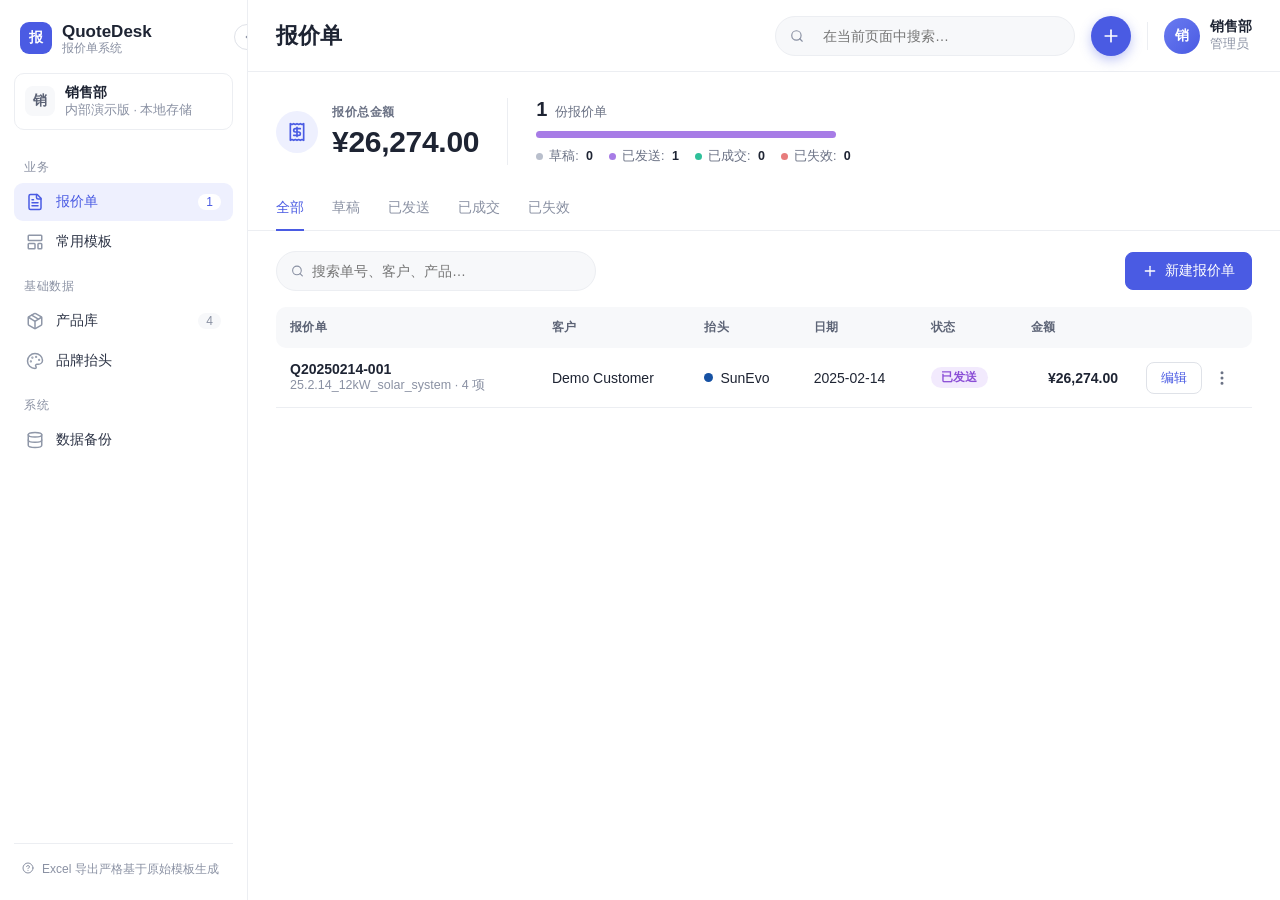
==== index.html @ e4c7cd74 "QuoteDesk 报价单系统：纯前端版本 Co-Authored-By: Claude Opus 5.5 <noreply@anthropic.com> Claude-Session: https:" ====
<!DOCTYPE html>
<html lang="zh-CN">
<head>
<meta charset="UTF-8">
<meta name="viewport" content="width=device-width, initial-scale=1">
<title>QuoteDesk 报价单系统</title>
<style>:root {
  --primary: #4A5BE3;
  --primary-600: #3B4BD0;
  --primary-50: #EEF0FE;
  --text: #1E2433;
  --muted: #8A91A3;
  --line: #ECEEF2;
  --line-2: #DFE2E8;
  --bg: #F3F4F7;
  --panel: #FFFFFF;
  --soft: #F7F8FA;
  --green: #28A464;
  --green-50: #E7F7EE;
  --orange: #E9963A;
  --red: #E05D5D;
  --purple: #8A4DD6;
  --purple-50: #F2EAFD;
  --radius: 12px;
  --shadow: 0 1px 2px rgba(20, 24, 40, .04), 0 6px 24px rgba(20, 24, 40, .06);
  font-family: Inter, "SF Pro Text", "PingFang SC", "Microsoft YaHei", "Helvetica Neue", Arial, sans-serif;
  color: var(--text);
  font-size: 14px;
}
* { box-sizing: border-box; }
html, body, #root { height: 100%; margin: 0; }
body { background: var(--bg); -webkit-font-smoothing: antialiased; }
button { font: inherit; color: inherit; cursor: pointer; }
input, textarea, select { font: inherit; color: inherit; }
img { display: block; }
.boot { display: grid; place-items: center; height: 100%; color: var(--muted); }

/* ---------- 布局 ---------- */
.app { display: grid; grid-template-columns: 248px 1fr; height: 100%; transition: grid-template-columns .2s; }
.app.collapsed { grid-template-columns: 76px 1fr; }
.side { background: var(--panel); border-right: 1px solid var(--line); display: flex; flex-direction: column; padding: 18px 14px; overflow: hidden; }
.side-brand { display: flex; align-items: center; gap: 10px; padding: 4px 6px 18px; position: relative; }
.side-logo { width: 32px; height: 32px; border-radius: 9px; background: var(--primary); color: #fff; display: grid; place-items: center; font-weight: 700; flex: none; }
.side-name { font-weight: 700; font-size: 17px; display: flex; flex-direction: column; line-height: 1.15; white-space: nowrap; }
.side-name small { font-weight: 500; font-size: 11.5px; color: var(--muted); }
.collapse { position: absolute; right: -27px; top: 6px; width: 26px; height: 26px; border-radius: 50%; border: 1px solid var(--line-2); background: #fff; display: grid; place-items: center; color: var(--muted); z-index: 2; }
.app.collapsed .collapse svg { transform: rotate(180deg); }
.side-org { display: flex; gap: 10px; align-items: center; border: 1px solid var(--line); border-radius: 10px; padding: 10px; margin-bottom: 14px; }
.org-ico { width: 30px; height: 30px; border-radius: 8px; background: var(--soft); display: grid; place-items: center; font-weight: 600; color: #5b6275; flex: none; }
.side-org-text { white-space: nowrap; overflow: hidden; }
nav { display: flex; flex-direction: column; gap: 2px; flex: 1; }
.nav-group { font-size: 11.5px; color: var(--muted); letter-spacing: .06em; padding: 16px 10px 6px; white-space: nowrap; }
.nav { display: flex; align-items: center; gap: 12px; border: 0; background: none; padding: 10px 12px; border-radius: 9px; text-align: left; font-weight: 500; color: #2c3345; white-space: nowrap; }
.nav svg { font-size: 18px; color: #8f97a8; flex: none; }
.nav:hover { background: var(--soft); }
.nav.on { background: var(--primary-50); color: var(--primary); }
.nav.on svg { color: var(--primary); }
.nav em { margin-left: auto; font-style: normal; font-size: 12px; color: var(--muted); background: var(--soft); border-radius: 20px; padding: 1px 8px; }
.nav.on em { background: #fff; color: var(--primary); }
.side-foot { border-top: 1px solid var(--line); padding-top: 12px; }
.nav-hint { display: flex; gap: 8px; align-items: flex-start; font-size: 12px; color: var(--muted); padding: 4px 8px; line-height: 1.5; }
.nav-hint svg { flex: none; margin-top: 2px; }
.app.collapsed .side-name, .app.collapsed .side-org-text, .app.collapsed .nav span, .app.collapsed .nav em, .app.collapsed .nav-group, .app.collapsed .nav-hint span { display: none; }
.app.collapsed .side-org { padding: 6px; justify-content: center; }
.app.collapsed .nav { justify-content: center; }

.main { display: flex; flex-direction: column; min-width: 0; height: 100%; overflow: hidden; background: var(--panel); }
.top { height: 72px; display: flex; align-items: center; gap: 16px; padding: 0 28px; border-bottom: 1px solid var(--line); flex: none; }
.top h1 { font-size: 22px; margin: 0; font-weight: 700; min-width: 140px; }
.top-search { margin-left: auto; display: flex; align-items: center; gap: 8px; background: var(--soft); border: 1px solid var(--line); border-radius: 22px; padding: 0 14px; height: 40px; width: 300px; color: var(--muted); }
.top-search input { border: 0 !important; background: none !important; outline: none; flex: 1; box-shadow: none !important; padding: 0; height: 100%; }
.fab { width: 40px; height: 40px; border-radius: 50%; border: 0; background: var(--primary); color: #fff; font-size: 20px; display: grid; place-items: center; box-shadow: 0 4px 12px rgba(74, 91, 227, .35); }
.top-sep { width: 1px; height: 28px; background: var(--line); }
.user { display: flex; align-items: center; gap: 10px; }
.avatar { width: 36px; height: 36px; border-radius: 50%; background: linear-gradient(135deg, #6a7bf0, #4A5BE3); color: #fff; display: grid; place-items: center; font-weight: 600; }
.content { flex: 1; overflow: auto; }
.page { padding: 0 28px 40px; }

/* ---------- 通用 ---------- */
.muted { color: var(--muted); }
.sm { font-size: 12.5px; }
.strong { font-weight: 600; }
.r { text-align: right; }
.grow { flex: 1; }
.text-primary { color: var(--primary); }
.card { background: var(--panel); border: 1px solid var(--line); border-radius: var(--radius); padding: 20px; }
.card-title { font-weight: 650; font-size: 15px; margin-bottom: 14px; }
.card-title-row { display: flex; align-items: center; gap: 10px; margin-bottom: 14px; }
.card-title-row .card-title { margin: 0; }

.btn { display: inline-flex; align-items: center; justify-content: center; gap: 7px; height: 38px; padding: 0 16px; border-radius: 8px; border: 1px solid var(--line-2); background: #fff; color: var(--primary); font-weight: 550; white-space: nowrap; transition: background .15s, border-color .15s; }
.btn:hover { border-color: #c5cad6; background: #fbfbfd; }
.btn svg { font-size: 16px; }
.btn.primary { background: var(--primary); border-color: var(--primary); color: #fff; }
.btn.primary:hover { background: var(--primary-600); }
.btn.danger { background: var(--red); border-color: var(--red); color: #fff; }
.btn.danger-ghost { color: var(--red); }
.btn.sm { height: 32px; padding: 0 14px; font-size: 13px; }
.btn:disabled { opacity: .5; cursor: not-allowed; }
.icon-btn { width: 32px; height: 32px; border-radius: 8px; border: 0; background: none; display: grid; place-items: center; color: #6b7285; font-size: 18px; flex: none; }
.icon-btn:hover { background: var(--soft); color: var(--text); }
.icon-btn:disabled { opacity: .35; cursor: default; }
.link { border: 0; background: none; color: var(--primary); display: inline-flex; gap: 4px; align-items: center; padding: 0; font-size: 12.5px; }

input:not([type=color]), textarea, .select { width: 100%; border: 1px solid var(--line-2); border-radius: 8px; padding: 8px 11px; background: #fff; outline: none; transition: border-color .15s, box-shadow .15s; }
textarea { resize: vertical; line-height: 1.45; }
input:focus, textarea:focus, .select:focus { border-color: var(--primary); box-shadow: 0 0 0 3px rgba(74, 91, 227, .12); }
.select { height: 38px; padding: 0 10px; }
.toolbar .select { width: 160px; }
.field { display: flex; flex-direction: column; gap: 6px; min-width: 0; }
.field-label { font-size: 12.5px; color: #5d6476; font-weight: 550; display: block; margin-bottom: 6px; }
.field .field-label { margin: 0; }
.field-hint { font-size: 12px; color: var(--muted); }
.grid1 { display: grid; gap: 16px; }
.grid2 { display: grid; grid-template-columns: 1fr 1fr; gap: 16px; }
.grid3 { display: grid; grid-template-columns: repeat(3, 1fr); gap: 16px; }

.search { display: flex; align-items: center; gap: 8px; height: 40px; border-radius: 22px; background: var(--soft); border: 1px solid var(--line); padding: 0 14px; width: 320px; color: var(--muted); }
.search input { border: 0 !important; box-shadow: none !important; background: none; padding: 0; height: 100%; }
.search-clear { border: 0; background: none; color: var(--muted); display: grid; place-items: center; }

.chips { display: flex; gap: 8px; flex-wrap: wrap; }
.chip { display: inline-flex; align-items: center; gap: 6px; background: var(--soft); border: 1px solid var(--line); border-radius: 20px; padding: 3px 10px; font-size: 12.5px; color: #4b5265; white-space: nowrap; }
.chip b { color: var(--text); }
.btnchip.on { background: var(--primary-50); border-color: #cfd5fb; color: var(--primary); }
.pill { display: inline-flex; align-items: center; gap: 4px; font-size: 11.5px; font-weight: 650; letter-spacing: .04em; border-radius: 20px; padding: 3px 10px; text-transform: uppercase; }
.pill-gray { background: #F0F1F4; color: #737a8c; }
.pill-green { background: var(--green-50); color: var(--green); }
.pill-purple { background: var(--purple-50); color: var(--purple); }
.pill-red { background: #FDECEC; color: var(--red); }
.pill-blue { background: var(--primary-50); color: var(--primary); }
.tag { display: inline-block; font-size: 11.5px; border-radius: 5px; padding: 1px 7px; font-weight: 600; }
.tag-lib { background: var(--primary-50); color: var(--primary); }
.tag-warn { background: #FFF3E3; color: #C97A1E; }
.tag-manual { background: #F0F1F4; color: #6b7285; }
.tag-ok { background: var(--green-50); color: var(--green); }
.dot { width: 9px; height: 9px; border-radius: 50%; display: inline-block; flex: none; }
.brand-chip { display: inline-flex; align-items: center; gap: 7px; }

/* KPI */
.kpi-card { display: flex; align-items: center; gap: 28px; padding: 26px 0 22px; flex-wrap: wrap; }
.kpi { display: flex; gap: 14px; align-items: center; }
.kpi-icon { width: 42px; height: 42px; border-radius: 50%; background: var(--primary-50); color: var(--primary); display: grid; place-items: center; font-size: 20px; }
.kpi-label { font-size: 12px; color: #6b7285; text-transform: uppercase; letter-spacing: .05em; font-weight: 600; }
.kpi-value { font-size: 30px; font-weight: 700; margin-top: 4px; letter-spacing: -.01em; }
.kpi-value.sm { font-size: 22px; }
.kpi-div { width: 1px; align-self: stretch; background: var(--line); }
.kpi-count { font-size: 13px; color: #6b7285; margin-bottom: 10px; }
.kpi-count b { font-size: 20px; color: var(--text); margin-right: 4px; }
.kpi-bar { min-width: 320px; }
.stack { display: flex; gap: 3px; height: 7px; width: 300px; }
.seg { border-radius: 4px; display: block; }
.seg-draft { background: #B9BFCC; }
.seg-sent { background: #A77CE6; }
.seg-won { background: #2FC09A; }
.seg-lost { background: #E77C7C; }
.legend { display: flex; gap: 16px; margin-top: 10px; font-size: 12.5px; color: #6b7285; }
.legend i { display: inline-block; width: 7px; height: 7px; border-radius: 50%; margin-right: 6px; }
.legend b { color: var(--text); margin-left: 4px; }

.tabs { display: flex; gap: 28px; border-bottom: 1px solid var(--line); margin: 0 -28px; padding: 0 28px; }
.tab { border: 0; background: none; padding: 12px 0; color: var(--muted); font-weight: 500; border-bottom: 2px solid transparent; margin-bottom: -1px; }
.tab.on { color: var(--primary); border-color: var(--primary); }
.toolbar { display: flex; align-items: center; gap: 12px; padding: 20px 0 16px; }

/* 表格 */
.table { width: 100%; border-collapse: separate; border-spacing: 0; }
.table th { text-align: left; font-size: 12px; text-transform: uppercase; letter-spacing: .04em; color: #5d6476; font-weight: 600; background: var(--soft); padding: 12px 14px; white-space: nowrap; }
.table th:first-child { border-radius: 10px 0 0 10px; }
.table th:last-child { border-radius: 0 10px 10px 0; }
.table td { padding: 13px 14px; border-bottom: 1px solid var(--line); vertical-align: middle; }
.table tr.clickable:hover td { background: #FAFBFD; }
.row-actions { display: flex; align-items: center; gap: 4px; justify-content: flex-end; }
.thumb { width: 48px; height: 48px; border-radius: 8px; border: 1px solid var(--line); background: #fff; display: grid; place-items: center; overflow: hidden; flex: none; }
.thumb img { max-width: 100%; max-height: 100%; object-fit: contain; }
.thumb.sm { width: 40px; height: 40px; }
.thumb.more { font-size: 12px; color: var(--muted); background: var(--soft); }

/* 菜单 */
.menu-wrap { position: relative; }
.menu { position: absolute; right: 0; top: 36px; background: #fff; border: 1px solid var(--line); border-radius: 10px; box-shadow: var(--shadow); padding: 6px; min-width: 180px; z-index: 30; }
.menu-item { display: flex; align-items: center; gap: 10px; width: 100%; border: 0; background: none; padding: 8px 10px; border-radius: 7px; text-align: left; white-space: nowrap; font-size: 13.5px; }
.menu-item svg { color: #8a91a3; font-size: 16px; }
.menu-item:hover { background: var(--soft); }
.menu-item.danger { color: var(--red); }
.menu-item.danger svg { color: var(--red); }
.menu-item:disabled { opacity: .4; cursor: default; background: none; }
.menu-sep { height: 1px; background: var(--line); margin: 5px 4px; }

/* 弹窗 */
.modal-mask { position: fixed; inset: 0; background: rgba(20, 24, 40, .38); display: grid; place-items: center; z-index: 50; padding: 24px; animation: fade .15s; }
.modal { background: #fff; border-radius: 16px; max-width: 100%; max-height: calc(100vh - 48px); display: flex; flex-direction: column; box-shadow: 0 20px 60px rgba(20, 24, 40, .25); animation: pop .18s; }
.modal-head { display: flex; align-items: flex-start; justify-content: space-between; padding: 20px 22px 14px; }
.modal-title { font-size: 17px; font-weight: 700; }
.modal-sub { color: var(--muted); font-size: 13px; margin-top: 4px; }
.modal-body { padding: 4px 22px 18px; overflow: auto; }
.modal-foot { display: flex; align-items: center; justify-content: flex-end; gap: 10px; padding: 14px 22px; border-top: 1px solid var(--line); }
@keyframes fade { from { opacity: 0; } }
@keyframes pop { from { transform: translateY(8px) scale(.98); opacity: 0; } }

.toasts { position: fixed; bottom: 24px; left: 50%; transform: translateX(-50%); display: flex; flex-direction: column; gap: 8px; z-index: 80; }
.toast { background: #1E2433; color: #fff; padding: 10px 18px; border-radius: 10px; box-shadow: var(--shadow); font-size: 13.5px; animation: pop .2s; }
.toast.err { background: var(--red); }

.empty { text-align: center; padding: 60px 0; }
.empty-icon { width: 56px; height: 56px; border-radius: 50%; background: var(--soft); display: grid; place-items: center; margin: 0 auto 14px; font-size: 24px; color: #9aa1b2; }
.empty-title { font-weight: 650; margin-bottom: 6px; }

/* 图片上传 */
.imgbox { position: relative; border: 1px dashed #cdd2dc; border-radius: 10px; background: var(--soft); display: grid; place-items: center; cursor: pointer; overflow: hidden; flex: none; }
.imgbox:hover { border-color: var(--primary); }
.imgbox.has { border-style: solid; border-color: var(--line); background: #fff; }
.imgbox img { max-width: 92%; max-height: 92%; object-fit: contain; }
.imgbox-empty { display: flex; flex-direction: column; align-items: center; gap: 6px; color: #9aa1b2; font-size: 22px; }
.imgbox-empty em { font-style: normal; font-size: 12px; }
.imgbox-del { position: absolute; top: 4px; right: 4px; width: 20px; height: 20px; border-radius: 50%; border: 0; background: rgba(30, 36, 51, .65); color: #fff; display: none; place-items: center; font-size: 12px; }
.imgbox:hover .imgbox-del { display: grid; }

.pform { display: grid; grid-template-columns: 160px 1fr; gap: 22px; }
.brand-form { display: grid; grid-template-columns: 140px 1fr; gap: 22px; }
.color-in { display: flex; gap: 8px; align-items: center; }
.color-in input[type=color] { width: 38px; height: 38px; border: 1px solid var(--line-2); border-radius: 8px; padding: 3px; background: #fff; flex: none; }

/* 抬头预览 */
.bh { border: 1px solid var(--line); border-radius: 10px; padding: 14px 14px 0; background: #fff; overflow: hidden; }
.bh-top { display: flex; align-items: center; position: relative; min-height: 40px; }
.bh-logo { height: 26px; max-width: 170px; object-fit: contain; position: absolute; left: 0; }
.bh-logo.ph { display: grid; place-items: center; width: 80px; background: var(--soft); color: var(--muted); font-size: 11px; border-radius: 4px; }
.bh-company { flex: 1; text-align: center; font: 700 22px Arial, sans-serif; padding-left: 60px; }
.bh-contact { text-align: center; font-size: 12.5px; padding: 8px 0 12px; font-family: Calibri, Carlito, Arial, sans-serif; }
.bh-bar { display: grid; grid-template-columns: 1.3fr 1.3fr 1.4fr .85fr .85fr .9fr; color: #fff; font-size: 11px; font-weight: 700; margin: 0 -14px; border-right: 3px solid; }
.bh-bar span { padding: 8px 4px; text-align: center; border-right: 1px solid rgba(255, 255, 255, .7); white-space: nowrap; overflow: hidden; }
.bh.compact .bh-company { font-size: 18px; }
.brand-grid { display: grid; grid-template-columns: repeat(auto-fill, minmax(460px, 1fr)); gap: 18px; }
.brand-card-head { display: flex; align-items: center; justify-content: space-between; margin-bottom: 14px; }
.brand-name { display: flex; align-items: center; gap: 8px; font-weight: 650; }

/* 模板 */
.tpl-grid { display: grid; grid-template-columns: repeat(auto-fill, minmax(330px, 1fr)); gap: 18px; }
.tpl-card { display: flex; flex-direction: column; gap: 14px; }
.tpl-head { display: flex; gap: 12px; align-items: center; }
.tpl-ico, .new-ico { width: 40px; height: 40px; border-radius: 10px; background: var(--primary-50); color: var(--primary); display: grid; place-items: center; font-size: 19px; flex: none; }
.tpl-desc { color: #5d6476; font-size: 13px; line-height: 1.5; }
.tpl-thumbs { display: flex; gap: 8px; }
.tpl-meta { display: flex; gap: 14px; align-items: center; font-size: 13px; color: #5d6476; border-top: 1px solid var(--line); padding-top: 12px; }
.tpl-actions { display: flex; gap: 10px; }
.new-grid { display: grid; grid-template-columns: 1fr 1fr; gap: 12px; }
.new-opt { display: flex; gap: 12px; align-items: center; text-align: left; border: 1px solid var(--line); border-radius: 12px; padding: 14px; background: #fff; }
.new-opt:hover { border-color: var(--primary); background: #fafbff; }
.new-ico:not(.tpl) { background: var(--primary); color: #fff; }

/* 产品选择器 */
.picker-list { display: flex; flex-direction: column; gap: 6px; max-height: 52vh; overflow: auto; }
.picker-row { display: flex; align-items: center; gap: 14px; padding: 10px 12px; border: 1px solid var(--line); border-radius: 10px; cursor: pointer; user-select: none; }
.picker-row:hover { border-color: #c9cfe0; }
.picker-row.on { border-color: var(--primary); background: #f8f9ff; }
.check { width: 18px; height: 18px; border-radius: 5px; border: 1.5px solid #c5cad6; display: grid; place-items: center; color: #fff; font-size: 12px; flex: none; }
.check.on { background: var(--primary); border-color: var(--primary); }

/* 编辑器 */
.editor { display: flex; flex-direction: column; height: 100%; }
.editor-bar { display: flex; align-items: center; gap: 10px; padding: 14px 24px; border-bottom: 1px solid var(--line); background: #fff; flex: none; }
.editor-title { font-size: 18px; font-weight: 700; display: flex; align-items: center; gap: 10px; }
.editor-body { flex: 1; display: grid; grid-template-columns: minmax(0, 1fr) 400px; gap: 20px; padding: 20px 24px 40px; overflow: auto; background: var(--bg); align-items: start; }
.editor-left { display: flex; flex-direction: column; gap: 18px; min-width: 0; }
.editor-right { position: sticky; top: 0; }
.brand-strip { display: flex; align-items: center; gap: 14px; margin-top: 16px; padding: 12px 14px; border-radius: 10px; background: var(--soft); }
.brand-strip img { height: 22px; max-width: 130px; object-fit: contain; }
.swatch { width: 22px; height: 22px; border-radius: 6px; border: 2px solid #fff; box-shadow: 0 0 0 1px var(--line-2); }

.item-head, .item-row { display: grid; grid-template-columns: 20px 64px minmax(150px, 1.5fr) minmax(100px, 1fr) 64px 92px 100px 32px; gap: 8px; align-items: start; }
.item-head { font-size: 12px; color: #5d6476; font-weight: 600; background: var(--soft); border-radius: 8px; padding: 9px 10px; }
.item-row { padding: 14px 10px; border-bottom: 1px solid var(--line); }
.item-row:hover { background: #fcfcfe; }
.item-idx { color: var(--muted); font-weight: 600; padding-top: 8px; text-align: center; }
.item-main { display: flex; flex-direction: column; gap: 6px; }
.item-tag { display: flex; gap: 10px; align-items: center; flex-wrap: wrap; }
.item-num { padding: 8px 8px !important; }
.item-h { width: 64px !important; padding: 2px 6px !important; height: 24px; font-size: 12px; }
.rh { display: inline-flex; align-items: center; gap: 4px; font-size: 12px; color: var(--muted); margin-left: auto; }
.item-amt { padding-top: 9px; text-align: right; font-weight: 650; white-space: nowrap; }
.items-empty { display: flex; flex-direction: column; align-items: center; gap: 10px; padding: 34px; color: var(--muted); }
.items-empty svg { font-size: 26px; }
.items-total { display: flex; justify-content: flex-end; align-items: baseline; gap: 14px; padding: 16px 10px 2px; }
.total-num { font-size: 22px; font-weight: 700; }
.term-row { display: flex; gap: 6px; align-items: center; margin-bottom: 8px; }

.preview-card { padding: 16px; }
.preview { background: #E9EBF0; border-radius: 8px; padding: 12px; }
.preview canvas { width: 100%; height: auto; background: #fff; box-shadow: 0 2px 10px rgba(20, 24, 40, .12); }
.preview-foot { text-align: center; font-size: 12px; color: var(--muted); margin-top: 10px; }
.preview.big { max-height: 72vh; overflow: auto; }

.data-grid { display: grid; grid-template-columns: repeat(auto-fill, minmax(320px, 1fr)); gap: 18px; }
.data-grid p { line-height: 1.7; margin-top: 0; }
.btn-col { display: flex; flex-direction: column; gap: 10px; align-items: flex-start; }
.kpi.plain { padding-left: 10px; }

@media (max-width: 1400px) {
  .editor-body { grid-template-columns: 1fr; }
  .editor-right { position: static; max-width: 760px; }
}
</style>
</head>
<body>
<div id="root"></div>
<script>(()=>{var D7=Object.create;var Op=Object.defineProperty;var z7=Object.getOwnPropertyDescriptor;var X7=Object.getOwnPropertyNames;var V7=Object.getPrototypeOf,W7=Object.prototype.hasOwnProperty;var Vc=(t=>typeof require<"u"?require:typeof Proxy<"u"?new Proxy(t,{get:(e,r)=>(typeof require<"u"?require:e)[r]}):t)(function(t){if(typeof require<"u")return require.apply(this,arguments);throw Error('Dynamic require of "'+t+'" is not supported')});var se=(t,e)=>()=>{try{return e||t((e={exports:{}}).exports,e),e.exports}catch(r){throw e=0,r}};var I7=(t,e,r,a)=>{if(e&&typeof e=="object"||typeof e=="function")for(let i of X7(e))!W7.call(t,i)&&i!==r&&Op(t,i,{get:()=>e[i],enumerable:!(a=z7(e,i))||a.enumerable});return t};var Qt=(t,e,r)=>(r=t!=null?D7(V7(t)):{},I7(e||!t||!t.__esModule?Op(r,"default",{value:t,enumerable:!0}):r,t));var t4=se(me=>{"use strict";function eu(t,e){var r=t.length;t.push(e);t:for(;0<r;){var a=r-1>>>1,i=t[a];if(0<l1(i,e))t[a]=e,t[r]=i,r=a;else break t}}function Va(t){return t.length===0?null:t[0]}function d1(t){if(t.length===0)return null;var e=t[0],r=t.pop();if(r!==e){t[0]=r;t:for(var a=0,i=t.length,n=i>>>1;a<n;){var o=2*(a+1)-1,l=t[o],d=o+1,c=t[d];if(0>l1(l,r))d<i&&0>l1(c,l)?(t[a]=c,t[d]=r,a=d):(t[a]=l,t[o]=r,a=o);else if(d<i&&0>l1(c,r))t[a]=c,t[d]=r,a=d;else break t}}return e}function l1(t,e){var r=t.sortIndex-e.sortIndex;return r!==0?r:t.id-e.id}me.unstable_now=void 0;typeof performance=="object"&&typeof performance.now=="function"?(Kp=performance,me.unstable_now=function(){return Kp.now()}):(_2=Date,qp=_2.now(),me.unstable_now=function(){return _2.now()-qp});var Kp,_2,qp,si=[],Ki=[],O7=1,na=null,fr=3,ru=!1,Wc=!1,Ic=!1,au=!1,Gp=typeof setTimeout=="function"?setTimeout:null,Jp=typeof clearTimeout=="function"?clearTimeout:null,Qp=typeof setImmediate<"u"?setImmediate:null;function c1(t){for(var e=Va(Ki);e!==null;){if(e.callback===null)d1(Ki);else if(e.startTime<=t)d1(Ki),e.sortIndex=e.expirationTime,eu(si,e);else break;e=Va(Ki)}}function iu(t){if(Ic=!1,c1(t),!Wc)if(Va(si)!==null)Wc=!0,il||(il=!0,al());else{var e=Va(Ki);e!==null&&nu(iu,e.startTime-t)}}var il=!1,Oc=-1,Yp=5,_p=-1;function $p(){return au?!0:!(me.unstable_now()-_p<Yp)}function $2(){if(au=!1,il){var t=me.unstable_now();_p=t;var e=!0;try{t:{Wc=!1,Ic&&(Ic=!1,Jp(Oc),Oc=-1),ru=!0;var r=fr;try{e:{for(c1(t),na=Va(si);na!==null&&!(na.expirationTime>t&&$p());){var a=na.callback;if(typeof a=="function"){na.callback=null,fr=na.priorityLevel;var i=a(na.expirationTime<=t);if(t=me.unstable_now(),typeof i=="function"){na.callback=i,c1(t),e=!0;break e}na===Va(si)&&d1(si),c1(t)}else d1(si);na=Va(si)}if(na!==null)e=!0;else{var n=Va(Ki);n!==null&&nu(iu,n.startTime-t),e=!1}}break t}finally{na=null,fr=r,ru=!1}e=void 0}}finally{e?al():il=!1}}}var al;typeof Qp=="function"?al=function(){Qp($2)}:typeof MessageChannel<"u"?(tu=new MessageChannel,Zp=tu.port2,tu.port1.onmessage=$2,al=function(){Zp.postMessage(null)}):al=function(){Gp($2,0)};var tu,Zp;function nu(t,e){Oc=Gp(function(){t(me.unstable_now())},e)}me.unstable_IdlePriority=5;me.unstable_ImmediatePriority=1;me.unstable_LowPriority=4;me.unstable_NormalPriority=3;me.unstable_Profiling=null;me.unstable_UserBlockingPriority=2;me.unstable_cancelCallback=function(t){t.callback=null};me.unstable_forceFrameRate=function(t){0>t||125<t?console.error("forceFrameRate takes a positive int between 0 and 125, forcing frame rates higher than 125 fps is not supported"):Yp=0<t?Math.floor(1e3/t):5};me.unstable_getCurrentPriorityLevel=function(){return fr};me.unstable_next=function(t){switch(fr){case 1:case 2:case 3:var e=3;break;default:e=fr}var r=fr;fr=e;try{return t()}finally{fr=r}};me.unstable_requestPaint=function(){au=!0};me.unstable_runWithPriority=function(t,e){switch(t){case 1:case 2:case 3:case 4:case 5:break;default:t=3}var r=fr;fr=t;try{return e()}finally{fr=r}};me.unstable_scheduleCallback=function(t,e,r){var a=me.unstable_now();switch(typeof r=="object"&&r!==null?(r=r.delay,r=typeof r=="number"&&0<r?a+r:a):r=a,t){case 1:var i=-1;break;case 2:i=250;break;case 5:i=1073741823;break;case 4:i=1e4;break;default:i=5e3}return i=r+i,t={id:O7++,callback:e,priorityLevel:t,startTime:r,expirationTime:i,sortIndex:-1},r>a?(t.sortIndex=r,eu(Ki,t),Va(si)===null&&t===Va(Ki)&&(Ic?(Jp(Oc),Oc=-1):Ic=!0,nu(iu,r-a))):(t.sortIndex=i,eu(si,t),Wc||ru||(Wc=!0,il||(il=!0,al()))),t};me.unstable_shouldYield=$p;me.unstable_wrapCallback=function(t){var e=fr;return function(){var r=fr;fr=e;try{return t.apply(this,arguments)}finally{fr=r}}}});var r4=se((_y,e4)=>{"use strict";e4.exports=t4()});var f4=se(bt=>{"use strict";var cu=Symbol.for("react.transitional.element"),K7=Symbol.for("react.portal"),q7=Symbol.for("react.fragment"),Q7=Symbol.for("react.strict_mode"),Z7=Symbol.for("react.profiler"),G7=Symbol.for("react.consumer"),J7=Symbol.for("react.context"),Y7=Symbol.for("react.forward_ref"),_7=Symbol.for("react.suspense"),$7=Symbol.for("react.memo"),l4=Symbol.for("react.lazy"),tk=Symbol.for("react.activity"),a4=Symbol.iterator;function ek(t){return t===null||typeof t!="object"?null:(t=a4&&t[a4]||t["@@iterator"],typeof t=="function"?t:null)}var c4={isMounted:function(){return!1},enqueueForceUpdate:function(){},enqueueReplaceState:function(){},enqueueSetState:function(){}},d4=Object.assign,h4={};function ol(t,e,r){this.props=t,this.context=e,this.refs=h4,this.updater=r||c4}ol.prototype.isReactComponent={};ol.prototype.setState=function(t,e){if(typeof t!="object"&&typeof t!="function"&&t!=null)throw Error("takes an object of state variables to update or a function which returns an object of state variables.");this.updater.enqueueSetState(this,t,e,"setState")};ol.prototype.forceUpdate=function(t){this.updater.enqueueForceUpdate(this,t,"forceUpdate")};function u4(){}u4.prototype=ol.prototype;function du(t,e,r){this.props=t,this.context=e,this.refs=h4,this.updater=r||c4}var hu=du.prototype=new u4;hu.constructor=du;d4(hu,ol.prototype);hu.isPureReactComponent=!0;var i4=Array.isArray;function lu(){}var ve={H:null,A:null,T:null,S:null},s4=Object.prototype.hasOwnProperty;function uu(t,e,r){var a=r.ref;return{$$typeof:cu,type:t,key:e,ref:a!==void 0?a:null,props:r}}function rk(t,e){return uu(t.type,e,t.props)}function su(t){return typeof t=="object"&&t!==null&&t.$$typeof===cu}function ak(t){var e={"=":"=0",":":"=2"};return"$"+t.replace(/[=:]/g,function(r){return e[r]})}var n4=/\/+/g;function ou(t,e){return typeof t=="object"&&t!==null&&t.key!=null?ak(""+t.key):e.toString(36)}function ik(t){switch(t.status){case"fulfilled":return t.value;case"rejected":throw t.reason;default:switch(typeof t.status=="string"?t.then(lu,lu):(t.status="pending",t.then(function(e){t.status==="pending"&&(t.status="fulfilled",t.value=e)},function(e){t.status==="pending"&&(t.status="rejected",t.reason=e)})),t.status){case"fulfilled":return t.value;case"rejected":throw t.reason}}throw t}function nl(t,e,r,a,i){var n=typeof t;(n==="undefined"||n==="boolean")&&(t=null);var o=!1;if(t===null)o=!0;else switch(n){case"bigint":case"string":case"number":o=!0;break;case"object":switch(t.$$typeof){case cu:case K7:o=!0;break;case l4:return o=t._init,nl(o(t._payload),e,r,a,i)}}if(o)return i=i(t),o=a===""?"."+ou(t,0):a,i4(i)?(r="",o!=null&&(r=o.replace(n4,"$&/")+"/"),nl(i,e,r,"",function(c){return c})):i!=null&&(su(i)&&(i=rk(i,r+(i.key==null||t&&t.key===i.key?"":(""+i.key).replace(n4,"$&/")+"/")+o)),e.push(i)),1;o=0;var l=a===""?".":a+":";if(i4(t))for(var d=0;d<t.length;d++)a=t[d],n=l+ou(a,d),o+=nl(a,e,r,n,i);else if(d=ek(t),typeof d=="function")for(t=d.call(t),d=0;!(a=t.next()).done;)a=a.value,n=l+ou(a,d++),o+=nl(a,e,r,n,i);else if(n==="object"){if(typeof t.then=="function")return nl(ik(t),e,r,a,i);throw e=String(t),Error("Objects are not valid as a React child (found: "+(e==="[object Object]"?"object with keys {"+Object.keys(t).join(", ")+"}":e)+"). If you meant to render a collection of children, use an array instead.")}return o}function h1(t,e,r){if(t==null)return t;var a=[],i=0;return nl(t,a,"","",function(n){return e.call(r,n,i++)}),a}function nk(t){if(t._status===-1){var e=t._result;e=e(),e.then(function(r){(t._status===0||t._status===-1)&&(t._status=1,t._result=r)},function(r){(t._status===0||t._status===-1)&&(t._status=2,t._result=r)}),t._status===-1&&(t._status=0,t._result=e)}if(t._status===1)return t._result.default;throw t._result}var o4=typeof reportError=="function"?reportError:function(t){if(typeof window=="object"&&typeof window.ErrorEvent=="function"){var e=new window.ErrorEvent("error",{bubbles:!0,cancelable:!0,message:typeof t=="object"&&t!==null&&typeof t.message=="string"?String(t.message):String(t),error:t});if(!window.dispatchEvent(e))return}else if(typeof process=="object"&&typeof process.emit=="function"){process.emit("uncaughtException",t);return}console.error(t)},ok={map:h1,forEach:function(t,e,r){h1(t,function(){e.apply(this,arguments)},r)},count:function(t){var e=0;return h1(t,function(){e++}),e},toArray:function(t){return h1(t,function(e){return e})||[]},only:function(t){if(!su(t))throw Error("React.Children.only expected to receive a single React element child.");return t}};bt.Activity=tk;bt.Children=ok;bt.Component=ol;bt.Fragment=q7;bt.Profiler=Z7;bt.PureComponent=du;bt.StrictMode=Q7;bt.Suspense=_7;bt.__CLIENT_INTERNALS_DO_NOT_USE_OR_WARN_USERS_THEY_CANNOT_UPGRADE=ve;bt.__COMPILER_RUNTIME={__proto__:null,c:function(t){return ve.H.useMemoCache(t)}};bt.cache=function(t){return function(){return t.apply(null,arguments)}};bt.cacheSignal=function(){return null};bt.cloneElement=function(t,e,r){if(t==null)throw Error("The argument must be a React element, but you passed "+t+".");var a=d4({},t.props),i=t.key;if(e!=null)for(n in e.key!==void 0&&(i=""+e.key),e)!s4.call(e,n)||n==="key"||n==="__self"||n==="__source"||n==="ref"&&e.ref===void 0||(a[n]=e[n]);var n=arguments.length-2;if(n===1)a.children=r;else if(1<n){for(var o=Array(n),l=0;l<n;l++)o[l]=arguments[l+2];a.children=o}return uu(t.type,i,a)};bt.createContext=function(t){return t={$$typeof:J7,_currentValue:t,_currentValue2:t,_threadCount:0,Provider:null,Consumer:null},t.Provider=t,t.Consumer={$$typeof:G7,_context:t},t};bt.createElement=function(t,e,r){var a,i={},n=null;if(e!=null)for(a in e.key!==void 0&&(n=""+e.key),e)s4.call(e,a)&&a!=="key"&&a!=="__self"&&a!=="__source"&&(i[a]=e[a]);var o=arguments.length-2;if(o===1)i.children=r;else if(1<o){for(var l=Array(o),d=0;d<o;d++)l[d]=arguments[d+2];i.children=l}if(t&&t.defaultProps)for(a in o=t.defaultProps,o)i[a]===void 0&&(i[a]=o[a]);return uu(t,n,i)};bt.createRef=function(){return{current:null}};bt.forwardRef=function(t){return{$$typeof:Y7,render:t}};bt.isValidElement=su;bt.lazy=function(t){return{$$typeof:l4,_payload:{_status:-1,_result:t},_init:nk}};bt.memo=function(t,e){return{$$typeof:$7,type:t,compare:e===void 0?null:e}};bt.startTransition=function(t){var e=ve.T,r={};ve.T=r;try{var a=t(),i=ve.S;i!==null&&i(r,a),typeof a=="object"&&a!==null&&typeof a.then=="function"&&a.then(lu,o4)}catch(n){o4(n)}finally{e!==null&&r.types!==null&&(e.types=r.types),ve.T=e}};bt.unstable_useCacheRefresh=function(){return ve.H.useCacheRefresh()};bt.use=function(t){return ve.H.use(t)};bt.useActionState=function(t,e,r){return ve.H.useActionState(t,e,r)};bt.useCallback=function(t,e){return ve.H.useCallback(t,e)};bt.useContext=function(t){return ve.H.useContext(t)};bt.useDebugValue=function(){};bt.useDeferredValue=function(t,e){return ve.H.useDeferredValue(t,e)};bt.useEffect=function(t,e){return ve.H.useEffect(t,e)};bt.useEffectEvent=function(t){return ve.H.useEffectEvent(t)};bt.useId=function(){return ve.H.useId()};bt.useImperativeHandle=function(t,e,r){return ve.H.useImperativeHandle(t,e,r)};bt.useInsertionEffect=function(t,e){return ve.H.useInsertionEffect(t,e)};bt.useLayoutEffect=function(t,e){return ve.H.useLayoutEffect(t,e)};bt.useMemo=function(t,e){return ve.H.useMemo(t,e)};bt.useOptimistic=function(t,e){return ve.H.useOptimistic(t,e)};bt.useReducer=function(t,e,r){return ve.H.useReducer(t,e,r)};bt.useRef=function(t){return ve.H.useRef(t)};bt.useState=function(t){return ve.H.useState(t)};bt.useSyncExternalStore=function(t,e,r){return ve.H.useSyncExternalStore(t,e,r)};bt.useTransition=function(){return ve.H.useTransition()};bt.version="19.2.8"});var Ur=se((tH,p4)=>{"use strict";p4.exports=f4()});var v4=se(kr=>{"use strict";var lk=Ur();function g4(t){var e="https://react.dev/errors/"+t;if(1<arguments.length){e+="?args[]="+encodeURIComponent(arguments[1]);for(var r=2;r<arguments.length;r++)e+="&args[]="+encodeURIComponent(arguments[r])}return"Minified React error #"+t+"; visit "+e+" for the full message or use the non-minified dev environment for full errors and additional helpful warnings."}function qi(){}var Tr={d:{f:qi,r:function(){throw Error(g4(522))},D:qi,C:qi,L:qi,m:qi,X:qi,S:qi,M:qi},p:0,findDOMNode:null},ck=Symbol.for("react.portal");function dk(t,e,r){var a=3<arguments.length&&arguments[3]!==void 0?arguments[3]:null;return{$$typeof:ck,key:a==null?null:""+a,children:t,containerInfo:e,implementation:r}}var Kc=lk.__CLIENT_INTERNALS_DO_NOT_USE_OR_WARN_USERS_THEY_CANNOT_UPGRADE;function u1(t,e){if(t==="font")return"";if(typeof e=="string")return e==="use-credentials"?e:""}kr.__DOM_INTERNALS_DO_NOT_USE_OR_WARN_USERS_THEY_CANNOT_UPGRADE=Tr;kr.createPortal=function(t,e){var r=2<arguments.length&&arguments[2]!==void 0?arguments[2]:null;if(!e||e.nodeType!==1&&e.nodeType!==9&&e.nodeType!==11)throw Error(g4(299));return dk(t,e,null,r)};kr.flushSync=function(t){var e=Kc.T,r=Tr.p;try{if(Kc.T=null,Tr.p=2,t)return t()}finally{Kc.T=e,Tr.p=r,Tr.d.f()}};kr.preconnect=function(t,e){typeof t=="string"&&(e?(e=e.crossOrigin,e=typeof e=="string"?e==="use-credentials"?e:"":void 0):e=null,Tr.d.C(t,e))};kr.prefetchDNS=function(t){typeof t=="string"&&Tr.d.D(t)};kr.preinit=function(t,e){if(typeof t=="string"&&e&&typeof e.as=="string"){var r=e.as,a=u1(r,e.crossOrigin),i=typeof e.integrity=="string"?e.integrity:void 0,n=typeof e.fetchPriority=="string"?e.fetchPriority:void 0;r==="style"?Tr.d.S(t,typeof e.precedence=="string"?e.precedence:void 0,{crossOrigin:a,integrity:i,fetchPriority:n}):r==="script"&&Tr.d.X(t,{crossOrigin:a,integrity:i,fetchPriority:n,nonce:typeof e.nonce=="string"?e.nonce:void 0})}};kr.preinitModule=function(t,e){if(typeof t=="string")if(typeof e=="object"&&e!==null){if(e.as==null||e.as==="script"){var r=u1(e.as,e.crossOrigin);Tr.d.M(t,{crossOrigin:r,integrity:typeof e.integrity=="string"?e.integrity:void 0,nonce:typeof e.nonce=="string"?e.nonce:void 0})}}else e==null&&Tr.d.M(t)};kr.preload=function(t,e){if(typeof t=="string"&&typeof e=="object"&&e!==null&&typeof e.as=="string"){var r=e.as,a=u1(r,e.crossOrigin);Tr.d.L(t,r,{crossOrigin:a,integrity:typeof e.integrity=="string"?e.integrity:void 0,nonce:typeof e.nonce=="string"?e.nonce:void 0,type:typeof e.type=="string"?e.type:void 0,fetchPriority:typeof e.fetchPriority=="string"?e.fetchPriority:void 0,referrerPolicy:typeof e.referrerPolicy=="string"?e.referrerPolicy:void 0,imageSrcSet:typeof e.imageSrcSet=="string"?e.imageSrcSet:void 0,imageSizes:typeof e.imageSizes=="string"?e.imageSizes:void 0,media:typeof e.media=="string"?e.media:void 0})}};kr.preloadModule=function(t,e){if(typeof t=="string")if(e){var r=u1(e.as,e.crossOrigin);Tr.d.m(t,{as:typeof e.as=="string"&&e.as!=="script"?e.as:void 0,crossOrigin:r,integrity:typeof e.integrity=="string"?e.integrity:void 0})}else Tr.d.m(t)};kr.requestFormReset=function(t){Tr.d.r(t)};kr.unstable_batchedUpdates=function(t,e){return t(e)};kr.useFormState=function(t,e,r){return Kc.H.useFormState(t,e,r)};kr.useFormStatus=function(){return Kc.H.useHostTransitionStatus()};kr.version="19.2.8"});var T4=se((rH,x4)=>{"use strict";function P4(){if(!(typeof __REACT_DEVTOOLS_GLOBAL_HOOK__>"u"||typeof __REACT_DEVTOOLS_GLOBAL_HOOK__.checkDCE!="function"))try{__REACT_DEVTOOLS_GLOBAL_HOOK__.checkDCE(P4)}catch(t){console.error(t)}}P4(),x4.exports=v4()});var bP=se(jh=>{"use strict";var Ke=r4(),Kg=Ur(),hk=T4();function Q(t){var e="https://react.dev/errors/"+t;if(1<arguments.length){e+="?args[]="+encodeURIComponent(arguments[1]);for(var r=2;r<arguments.length;r++)e+="&args[]="+encodeURIComponent(arguments[r])}return"Minified React error #"+t+"; visit "+e+" for the full message or use the non-minified dev environment for full errors and additional helpful warnings."}function qg(t){return!(!t||t.nodeType!==1&&t.nodeType!==9&&t.nodeType!==11)}function bd(t){var e=t,r=t;if(t.alternate)for(;e.return;)e=e.return;else{t=e;do e=t,(e.flags&4098)!==0&&(r=e.return),t=e.return;while(t)}return e.tag===3?r:null}function Qg(t){if(t.tag===13){var e=t.memoizedState;if(e===null&&(t=t.alternate,t!==null&&(e=t.memoizedState)),e!==null)return e.dehydrated}return null}function Zg(t){if(t.tag===31){var e=t.memoizedState;if(e===null&&(t=t.alternate,t!==null&&(e=t.memoizedState)),e!==null)return e.dehydrated}return null}function k4(t){if(bd(t)!==t)throw Error(Q(188))}function uk(t){var e=t.alternate;if(!e){if(e=bd(t),e===null)throw Error(Q(188));return e!==t?null:t}for(var r=t,a=e;;){var i=r.return;if(i===null)break;var n=i.alternate;if(n===null){if(a=i.return,a!==null){r=a;continue}break}if(i.child===n.child){for(n=i.child;n;){if(n===r)return k4(i),t;if(n===a)return k4(i),e;n=n.sibling}throw Error(Q(188))}if(r.return!==a.return)r=i,a=n;else{for(var o=!1,l=i.child;l;){if(l===r){o=!0,r=i,a=n;break}if(l===a){o=!0,a=i,r=n;break}l=l.sibling}if(!o){for(l=n.child;l;){if(l===r){o=!0,r=n,a=i;break}if(l===a){o=!0,a=n,r=i;break}l=l.sibling}if(!o)throw Error(Q(189))}}if(r.alternate!==a)throw Error(Q(190))}if(r.tag!==3)throw Error(Q(188));return r.stateNode.current===r?t:e}function Gg(t){var e=t.tag;if(e===5||e===26||e===27||e===6)return t;for(t=t.child;t!==null;){if(e=Gg(t),e!==null)return e;t=t.sibling}return null}var Te=Object.assign,sk=Symbol.for("react.element"),s1=Symbol.for("react.transitional.element"),$c=Symbol.for("react.portal"),sl=Symbol.for("react.fragment"),Jg=Symbol.for("react.strict_mode"),qu=Symbol.for("react.profiler"),Yg=Symbol.for("react.consumer"),ki=Symbol.for("react.context"),Vs=Symbol.for("react.forward_ref"),Qu=Symbol.for("react.suspense"),Zu=Symbol.for("react.suspense_list"),Ws=Symbol.for("react.memo"),Qi=Symbol.for("react.lazy"),Gu=Symbol.for("react.activity"),fk=Symbol.for("react.memo_cache_sentinel"),m4=Symbol.iterator;function qc(t){return t===null||typeof t!="object"?null:(t=m4&&t[m4]||t["@@iterator"],typeof t=="function"?t:null)}var pk=Symbol.for("react.client.reference");function Ju(t){if(t==null)return null;if(typeof t=="function")return t.$$typeof===pk?null:t.displayName||t.name||null;if(typeof t=="string")return t;switch(t){case sl:return"Fragment";case qu:return"Profiler";case Jg:return"StrictMode";case Qu:return"Suspense";case Zu:return"SuspenseList";case Gu:return"Activity"}if(typeof t=="object")switch(t.$$typeof){case $c:return"Portal";case ki:return t.displayName||"Context";case Yg:return(t._context.displayName||"Context")+".Consumer";case Vs:var e=t.render;return t=t.displayName,t||(t=e.displayName||e.name||"",t=t!==""?"ForwardRef("+t+")":"ForwardRef"),t;case Ws:return e=t.displayName||null,e!==null?e:Ju(t.type)||"Memo";case Qi:e=t._payload,t=t._init;try{return Ju(t(e))}catch{}}return null}var td=Array.isArray,yt=Kg.__CLIENT_INTERNALS_DO_NOT_USE_OR_WARN_USERS_THEY_CANNOT_UPGRADE,te=hk.__DOM_INTERNALS_DO_NOT_USE_OR_WARN_USERS_THEY_CANNOT_UPGRADE,no={pending:!1,data:null,method:null,action:null},Yu=[],fl=-1;function qa(t){return{current:t}}function tr(t){0>fl||(t.current=Yu[fl],Yu[fl]=null,fl--)}function ge(t,e){fl++,Yu[fl]=t.current,t.current=e}var Ka=qa(null),Pd=qa(null),nn=qa(null),K1=qa(null);function q1(t,e){switch(ge(nn,e),ge(Pd,t),ge(Ka,null),e.nodeType){case 9:case 11:t=(t=e.documentElement)&&(t=t.namespaceURI)?Ug(t):0;break;default:if(t=e.tagName,e=e.namespaceURI)e=Ug(e),t=PP(e,t);else switch(t){case"svg":t=1;break;case"math":t=2;break;default:t=0}}tr(Ka),ge(Ka,t)}function bl(){tr(Ka),tr(Pd),tr(nn)}function _u(t){t.memoizedState!==null&&ge(K1,t);var e=Ka.current,r=PP(e,t.type);e!==r&&(ge(Pd,t),ge(Ka,r))}function Q1(t){Pd.current===t&&(tr(Ka),tr(Pd)),K1.current===t&&(tr(K1),Ud._currentValue=no)}var fu,A4;function eo(t){if(fu===void 0)try{throw Error()}catch(r){var e=r.stack.trim().match(/\n( *(at )?)/);fu=e&&e[1]||"",A4=-1<r.stack.indexOf(`
    at`)?" (<anonymous>)":-1<r.stack.indexOf("@")?"@unknown:0:0":""}return`
`+fu+t+A4}var pu=!1;function gu(t,e){if(!t||pu)return"";pu=!0;var r=Error.prepareStackTrace;Error.prepareStackTrace=void 0;try{var a={DetermineComponentFrameRoot:function(){try{if(e){var s=function(){throw Error()};if(Object.defineProperty(s.prototype,"props",{set:function(){throw Error()}}),typeof Reflect=="object"&&Reflect.construct){try{Reflect.construct(s,[])}catch(u){var f=u}Reflect.construct(t,[],s)}else{try{s.call()}catch(u){f=u}t.call(s.prototype)}}else{try{throw Error()}catch(u){f=u}(s=t())&&typeof s.catch=="function"&&s.catch(function(){})}}catch(u){if(u&&f&&typeof u.stack=="string")return[u.stack,f.stack]}return[null,null]}};a.DetermineComponentFrameRoot.displayName="DetermineComponentFrameRoot";var i=Object.getOwnPropertyDescriptor(a.DetermineComponentFrameRoot,"name");i&&i.configurable&&Object.defineProperty(a.DetermineComponentFrameRoot,"name",{value:"DetermineComponentFrameRoot"});var n=a.DetermineComponentFrameRoot(),o=n[0],l=n[1];if(o&&l){var d=o.split(`
`),c=l.split(`
`);for(i=a=0;a<d.length&&!d[a].includes("DetermineComponentFrameRoot");)a++;for(;i<c.length&&!c[i].includes("DetermineComponentFrameRoot");)i++;if(a===d.length||i===c.length)for(a=d.length-1,i=c.length-1;1<=a&&0<=i&&d[a]!==c[i];)i--;for(;1<=a&&0<=i;a--,i--)if(d[a]!==c[i]){if(a!==1||i!==1)do if(a--,i--,0>i||d[a]!==c[i]){var h=`
`+d[a].replace(" at new "," at ");return t.displayName&&h.includes("<anonymous>")&&(h=h.replace("<anonymous>",t.displayName)),h}while(1<=a&&0<=i);break}}}finally{pu=!1,Error.prepareStackTrace=r}return(r=t?t.displayName||t.name:"")?eo(r):""}function gk(t,e){switch(t.tag){case 26:case 27:case 5:return eo(t.type);case 16:return eo("Lazy");case 13:return t.child!==e&&e!==null?eo("Suspense Fallback"):eo("Suspense");case 19:return eo("SuspenseList");case 0:case 15:return gu(t.type,!1);case 11:return gu(t.type.render,!1);case 1:return gu(t.type,!0);case 31:return eo("Activity");default:return""}}function L4(t){try{var e="",r=null;do e+=gk(t,r),r=t,t=t.return;while(t);return e}catch(a){return`
Error generating stack: `+a.message+`
`+a.stack}}var $u=Object.prototype.hasOwnProperty,Is=Ke.unstable_scheduleCallback,vu=Ke.unstable_cancelCallback,vk=Ke.unstable_shouldYield,Pk=Ke.unstable_requestPaint,Kr=Ke.unstable_now,xk=Ke.unstable_getCurrentPriorityLevel,_g=Ke.unstable_ImmediatePriority,$g=Ke.unstable_UserBlockingPriority,Z1=Ke.unstable_NormalPriority,Tk=Ke.unstable_LowPriority,tv=Ke.unstable_IdlePriority,kk=Ke.log,mk=Ke.unstable_setDisableYieldValue,Bd=null,qr=null;function $i(t){if(typeof kk=="function"&&mk(t),qr&&typeof qr.setStrictMode=="function")try{qr.setStrictMode(Bd,t)}catch{}}var Qr=Math.clz32?Math.clz32:wk,Ak=Math.log,Lk=Math.LN2;function wk(t){return t>>>=0,t===0?32:31-(Ak(t)/Lk|0)|0}var f1=256,p1=262144,g1=4194304;function ro(t){var e=t&42;if(e!==0)return e;switch(t&-t){case 1:return 1;case 2:return 2;case 4:return 4;case 8:return 8;case 16:return 16;case 32:return 32;case 64:return 64;case 128:return 128;case 256:case 512:case 1024:case 2048:case 4096:case 8192:case 16384:case 32768:case 65536:case 131072:return t&261888;case 262144:case 524288:case 1048576:case 2097152:return t&3932160;case 4194304:case 8388608:case 16777216:case 33554432:return t&62914560;case 67108864:return 67108864;case 134217728:return 134217728;case 268435456:return 268435456;case 536870912:return 536870912;case 1073741824:return 0;default:return t}}function kh(t,e,r){var a=t.pendingLanes;if(a===0)return 0;var i=0,n=t.suspendedLanes,o=t.pingedLanes;t=t.warmLanes;var l=a&134217727;return l!==0?(a=l&~n,a!==0?i=ro(a):(o&=l,o!==0?i=ro(o):r||(r=l&~t,r!==0&&(i=ro(r))))):(l=a&~n,l!==0?i=ro(l):o!==0?i=ro(o):r||(r=a&~t,r!==0&&(i=ro(r)))),i===0?0:e!==0&&e!==i&&(e&n)===0&&(n=i&-i,r=e&-e,n>=r||n===32&&(r&4194048)!==0)?e:i}function Cd(t,e){return(t.pendingLanes&~(t.suspendedLanes&~t.pingedLanes)&e)===0}function Rk(t,e){switch(t){case 1:case 2:case 4:case 8:case 64:return e+250;case 16:case 32:case 128:case 256:case 512:case 1024:case 2048:case 4096:case 8192:case 16384:case 32768:case 65536:case 131072:case 262144:case 524288:case 1048576:case 2097152:return e+5e3;case 4194304:case 8388608:case 16777216:case 33554432:return-1;case 67108864:case 134217728:case 268435456:case 536870912:case 1073741824:return-1;default:return-1}}function ev(){var t=g1;return g1<<=1,(g1&62914560)===0&&(g1=4194304),t}function Pu(t){for(var e=[],r=0;31>r;r++)e.push(t);return e}function Fd(t,e){t.pendingLanes|=e,e!==268435456&&(t.suspendedLanes=0,t.pingedLanes=0,t.warmLanes=0)}function yk(t,e,r,a,i,n){var o=t.pendingLanes;t.pendingLanes=r,t.suspendedLanes=0,t.pingedLanes=0,t.warmLanes=0,t.expiredLanes&=r,t.entangledLanes&=r,t.errorRecoveryDisabledLanes&=r,t.shellSuspendCounter=0;var l=t.entanglements,d=t.expirationTimes,c=t.hiddenUpdates;for(r=o&~r;0<r;){var h=31-Qr(r),s=1<<h;l[h]=0,d[h]=-1;var f=c[h];if(f!==null)for(c[h]=null,h=0;h<f.length;h++){var u=f[h];u!==null&&(u.lane&=-536870913)}r&=~s}a!==0&&rv(t,a,0),n!==0&&i===0&&t.tag!==0&&(t.suspendedLanes|=n&~(o&~e))}function rv(t,e,r){t.pendingLanes|=e,t.suspendedLanes&=~e;var a=31-Qr(e);t.entangledLanes|=e,t.entanglements[a]=t.entanglements[a]|1073741824|r&261930}function av(t,e){var r=t.entangledLanes|=e;for(t=t.entanglements;r;){var a=31-Qr(r),i=1<<a;i&e|t[a]&e&&(t[a]|=e),r&=~i}}function iv(t,e){var r=e&-e;return r=(r&42)!==0?1:Os(r),(r&(t.suspendedLanes|e))!==0?0:r}function Os(t){switch(t){case 2:t=1;break;case 8:t=4;break;case 32:t=16;break;case 256:case 512:case 1024:case 2048:case 4096:case 8192:case 16384:case 32768:case 65536:case 131072:case 262144:case 524288:case 1048576:case 2097152:case 4194304:case 8388608:case 16777216:case 33554432:t=128;break;case 268435456:t=134217728;break;default:t=0}return t}function Ks(t){return t&=-t,2<t?8<t?(t&134217727)!==0?32:268435456:8:2}function nv(){var t=te.p;return t!==0?t:(t=window.event,t===void 0?32:UP(t.type))}function w4(t,e){var r=te.p;try{return te.p=t,e()}finally{te.p=r}}var xn=Math.random().toString(36).slice(2),lr="__reactFiber$"+xn,Fr="__reactProps$"+xn,Wl="__reactContainer$"+xn,ts="__reactEvents$"+xn,Hk="__reactListeners$"+xn,Uk="__reactHandles$"+xn,R4="__reactResources$"+xn,Nd="__reactMarker$"+xn;function qs(t){delete t[lr],delete t[Fr],delete t[ts],delete t[Hk],delete t[Uk]}function pl(t){var e=t[lr];if(e)return e;for(var r=t.parentNode;r;){if(e=r[Wl]||r[lr]){if(r=e.alternate,e.child!==null||r!==null&&r.child!==null)for(t=Cg(t);t!==null;){if(r=t[lr])return r;t=Cg(t)}return e}t=r,r=t.parentNode}return null}function Il(t){if(t=t[lr]||t[Wl]){var e=t.tag;if(e===5||e===6||e===13||e===31||e===26||e===27||e===3)return t}return null}function ed(t){var e=t.tag;if(e===5||e===26||e===27||e===6)return t.stateNode;throw Error(Q(33))}function wl(t){var e=t[R4];return e||(e=t[R4]={hoistableStyles:new Map,hoistableScripts:new Map}),e}function $e(t){t[Nd]=!0}var ov=new Set,lv={};function vo(t,e){Bl(t,e),Bl(t+"Capture",e)}function Bl(t,e){for(lv[t]=e,t=0;t<e.length;t++)ov.add(e[t])}var Ek=RegExp("^[:A-Z_a-z\\u00C0-\\u00D6\\u00D8-\\u00F6\\u00F8-\\u02FF\\u0370-\\u037D\\u037F-\\u1FFF\\u200C-\\u200D\\u2070-\\u218F\\u2C00-\\u2FEF\\u3001-\\uD7FF\\uF900-\\uFDCF\\uFDF0-\\uFFFD][:A-Z_a-z\\u00C0-\\u00D6\\u00D8-\\u00F6\\u00F8-\\u02FF\\u0370-\\u037D\\u037F-\\u1FFF\\u200C-\\u200D\\u2070-\\u218F\\u2C00-\\u2FEF\\u3001-\\uD7FF\\uF900-\\uFDCF\\uFDF0-\\uFFFD\\-.0-9\\u00B7\\u0300-\\u036F\\u203F-\\u2040]*$"),y4={},H4={};function Mk(t){return $u.call(H4,t)?!0:$u.call(y4,t)?!1:Ek.test(t)?H4[t]=!0:(y4[t]=!0,!1)}function M1(t,e,r){if(Mk(e))if(r===null)t.removeAttribute(e);else{switch(typeof r){case"undefined":case"function":case"symbol":t.removeAttribute(e);return;case"boolean":var a=e.toLowerCase().slice(0,5);if(a!=="data-"&&a!=="aria-"){t.removeAttribute(e);return}}t.setAttribute(e,""+r)}}function v1(t,e,r){if(r===null)t.removeAttribute(e);else{switch(typeof r){case"undefined":case"function":case"symbol":case"boolean":t.removeAttribute(e);return}t.setAttribute(e,""+r)}}function fi(t,e,r,a){if(a===null)t.removeAttribute(r);else{switch(typeof a){case"undefined":case"function":case"symbol":case"boolean":t.removeAttribute(r);return}t.setAttributeNS(e,r,""+a)}}function la(t){switch(typeof t){case"bigint":case"boolean":case"number":case"string":case"undefined":return t;case"object":return t;default:return""}}function cv(t){var e=t.type;return(t=t.nodeName)&&t.toLowerCase()==="input"&&(e==="checkbox"||e==="radio")}function bk(t,e,r){var a=Object.getOwnPropertyDescriptor(t.constructor.prototype,e);if(!t.hasOwnProperty(e)&&typeof a<"u"&&typeof a.get=="function"&&typeof a.set=="function"){var i=a.get,n=a.set;return Object.defineProperty(t,e,{configurable:!0,get:function(){return i.call(this)},set:function(o){r=""+o,n.call(this,o)}}),Object.defineProperty(t,e,{enumerable:a.enumerable}),{getValue:function(){return r},setValue:function(o){r=""+o},stopTracking:function(){t._valueTracker=null,delete t[e]}}}}function es(t){if(!t._valueTracker){var e=cv(t)?"checked":"value";t._valueTracker=bk(t,e,""+t[e])}}function dv(t){if(!t)return!1;var e=t._valueTracker;if(!e)return!0;var r=e.getValue(),a="";return t&&(a=cv(t)?t.checked?"true":"false":t.value),t=a,t!==r?(e.setValue(t),!0):!1}function G1(t){if(t=t||(typeof document<"u"?document:void 0),typeof t>"u")return null;try{return t.activeElement||t.body}catch{return t.body}}var Bk=/[\n"\\]/g;function ha(t){return t.replace(Bk,function(e){return"\\"+e.charCodeAt(0).toString(16)+" "})}function rs(t,e,r,a,i,n,o,l){t.name="",o!=null&&typeof o!="function"&&typeof o!="symbol"&&typeof o!="boolean"?t.type=o:t.removeAttribute("type"),e!=null?o==="number"?(e===0&&t.value===""||t.value!=e)&&(t.value=""+la(e)):t.value!==""+la(e)&&(t.value=""+la(e)):o!=="submit"&&o!=="reset"||t.removeAttribute("value"),e!=null?as(t,o,la(e)):r!=null?as(t,o,la(r)):a!=null&&t.removeAttribute("value"),i==null&&n!=null&&(t.defaultChecked=!!n),i!=null&&(t.checked=i&&typeof i!="function"&&typeof i!="symbol"),l!=null&&typeof l!="function"&&typeof l!="symbol"&&typeof l!="boolean"?t.name=""+la(l):t.removeAttribute("name")}function hv(t,e,r,a,i,n,o,l){if(n!=null&&typeof n!="function"&&typeof n!="symbol"&&typeof n!="boolean"&&(t.type=n),e!=null||r!=null){if(!(n!=="submit"&&n!=="reset"||e!=null)){es(t);return}r=r!=null?""+la(r):"",e=e!=null?""+la(e):r,l||e===t.value||(t.value=e),t.defaultValue=e}a=a??i,a=typeof a!="function"&&typeof a!="symbol"&&!!a,t.checked=l?t.checked:!!a,t.defaultChecked=!!a,o!=null&&typeof o!="function"&&typeof o!="symbol"&&typeof o!="boolean"&&(t.name=o),es(t)}function as(t,e,r){e==="number"&&G1(t.ownerDocument)===t||t.defaultValue===""+r||(t.defaultValue=""+r)}function Rl(t,e,r,a){if(t=t.options,e){e={};for(var i=0;i<r.length;i++)e["$"+r[i]]=!0;for(r=0;r<t.length;r++)i=e.hasOwnProperty("$"+t[r].value),t[r].selected!==i&&(t[r].selected=i),i&&a&&(t[r].defaultSelected=!0)}else{for(r=""+la(r),e=null,i=0;i<t.length;i++){if(t[i].value===r){t[i].selected=!0,a&&(t[i].defaultSelected=!0);return}e!==null||t[i].disabled||(e=t[i])}e!==null&&(e.selected=!0)}}function uv(t,e,r){if(e!=null&&(e=""+la(e),e!==t.value&&(t.value=e),r==null)){t.defaultValue!==e&&(t.defaultValue=e);return}t.defaultValue=r!=null?""+la(r):""}function sv(t,e,r,a){if(e==null){if(a!=null){if(r!=null)throw Error(Q(92));if(td(a)){if(1<a.length)throw Error(Q(93));a=a[0]}r=a}r==null&&(r=""),e=r}r=la(e),t.defaultValue=r,a=t.textContent,a===r&&a!==""&&a!==null&&(t.value=a),es(t)}function Cl(t,e){if(e){var r=t.firstChild;if(r&&r===t.lastChild&&r.nodeType===3){r.nodeValue=e;return}}t.textContent=e}var Ck=new Set("animationIterationCount aspectRatio borderImageOutset borderImageSlice borderImageWidth boxFlex boxFlexGroup boxOrdinalGroup columnCount columns flex flexGrow flexPositive flexShrink flexNegative flexOrder gridArea gridRow gridRowEnd gridRowSpan gridRowStart gridColumn gridColumnEnd gridColumnSpan gridColumnStart fontWeight lineClamp lineHeight opacity order orphans scale tabSize widows zIndex zoom fillOpacity floodOpacity stopOpacity strokeDasharray strokeDashoffset strokeMiterlimit strokeOpacity strokeWidth MozAnimationIterationCount MozBoxFlex MozBoxFlexGroup MozLineClamp msAnimationIterationCount msFlex msZoom msFlexGrow msFlexNegative msFlexOrder msFlexPositive msFlexShrink msGridColumn msGridColumnSpan msGridRow msGridRowSpan WebkitAnimationIterationCount WebkitBoxFlex WebKitBoxFlexGroup WebkitBoxOrdinalGroup WebkitColumnCount WebkitColumns WebkitFlex WebkitFlexGrow WebkitFlexPositive WebkitFlexShrink WebkitLineClamp".split(" "));function U4(t,e,r){var a=e.indexOf("--")===0;r==null||typeof r=="boolean"||r===""?a?t.setProperty(e,""):e==="float"?t.cssFloat="":t[e]="":a?t.setProperty(e,r):typeof r!="number"||r===0||Ck.has(e)?e==="float"?t.cssFloat=r:t[e]=(""+r).trim():t[e]=r+"px"}function fv(t,e,r){if(e!=null&&typeof e!="object")throw Error(Q(62));if(t=t.style,r!=null){for(var a in r)!r.hasOwnProperty(a)||e!=null&&e.hasOwnProperty(a)||(a.indexOf("--")===0?t.setProperty(a,""):a==="float"?t.cssFloat="":t[a]="");for(var i in e)a=e[i],e.hasOwnProperty(i)&&r[i]!==a&&U4(t,i,a)}else for(var n in e)e.hasOwnProperty(n)&&U4(t,n,e[n])}function Qs(t){if(t.indexOf("-")===-1)return!1;switch(t){case"annotation-xml":case"color-profile":case"font-face":case"font-face-src":case"font-face-uri":case"font-face-format":case"font-face-name":case"missing-glyph":return!1;default:return!0}}var Fk=new Map([["acceptCharset","accept-charset"],["htmlFor","for"],["httpEquiv","http-equiv"],["crossOrigin","crossorigin"],["accentHeight","accent-height"],["alignmentBaseline","alignment-baseline"],["arabicForm","arabic-form"],["baselineShift","baseline-shift"],["capHeight","cap-height"],["clipPath","clip-path"],["clipRule","clip-rule"],["colorInterpolation","color-interpolation"],["colorInterpolationFilters","color-interpolation-filters"],["colorProfile","color-profile"],["colorRendering","color-rendering"],["dominantBaseline","dominant-baseline"],["enableBackground","enable-background"],["fillOpacity","fill-opacity"],["fillRule","fill-rule"],["floodColor","flood-color"],["floodOpacity","flood-opacity"],["fontFamily","font-family"],["fontSize","font-size"],["fontSizeAdjust","font-size-adjust"],["fontStretch","font-stretch"],["fontStyle","font-style"],["fontVariant","font-variant"],["fontWeight","font-weight"],["glyphName","glyph-name"],["glyphOrientationHorizontal","glyph-orientation-horizontal"],["glyphOrientationVertical","glyph-orientation-vertical"],["horizAdvX","horiz-adv-x"],["horizOriginX","horiz-origin-x"],["imageRendering","image-rendering"],["letterSpacing","letter-spacing"],["lightingColor","lighting-color"],["markerEnd","marker-end"],["markerMid","marker-mid"],["markerStart","marker-start"],["overlinePosition","overline-position"],["overlineThickness","overline-thickness"],["paintOrder","paint-order"],["panose-1","panose-1"],["pointerEvents","pointer-events"],["renderingIntent","rendering-intent"],["shapeRendering","shape-rendering"],["stopColor","stop-color"],["stopOpacity","stop-opacity"],["strikethroughPosition","strikethrough-position"],["strikethroughThickness","strikethrough-thickness"],["strokeDasharray","stroke-dasharray"],["strokeDashoffset","stroke-dashoffset"],["strokeLinecap","stroke-linecap"],["strokeLinejoin","stroke-linejoin"],["strokeMiterlimit","stroke-miterlimit"],["strokeOpacity","stroke-opacity"],["strokeWidth","stroke-width"],["textAnchor","text-anchor"],["textDecoration","text-decoration"],["textRendering","text-rendering"],["transformOrigin","transform-origin"],["underlinePosition","underline-position"],["underlineThickness","underline-thickness"],["unicodeBidi","unicode-bidi"],["unicodeRange","unicode-range"],["unitsPerEm","units-per-em"],["vAlphabetic","v-alphabetic"],["vHanging","v-hanging"],["vIdeographic","v-ideographic"],["vMathematical","v-mathematical"],["vectorEffect","vector-effect"],["vertAdvY","vert-adv-y"],["vertOriginX","vert-origin-x"],["vertOriginY","vert-origin-y"],["wordSpacing","word-spacing"],["writingMode","writing-mode"],["xmlnsXlink","xmlns:xlink"],["xHeight","x-height"]]),Nk=/^[\u0000-\u001F ]*j[\r\n\t]*a[\r\n\t]*v[\r\n\t]*a[\r\n\t]*s[\r\n\t]*c[\r\n\t]*r[\r\n\t]*i[\r\n\t]*p[\r\n\t]*t[\r\n\t]*:/i;function b1(t){return Nk.test(""+t)?"javascript:throw new Error('React has blocked a javascript: URL as a security precaution.')":t}function mi(){}var is=null;function Zs(t){return t=t.target||t.srcElement||window,t.correspondingUseElement&&(t=t.correspondingUseElement),t.nodeType===3?t.parentNode:t}var gl=null,yl=null;function E4(t){var e=Il(t);if(e&&(t=e.stateNode)){var r=t[Fr]||null;t:switch(t=e.stateNode,e.type){case"input":if(rs(t,r.value,r.defaultValue,r.defaultValue,r.checked,r.defaultChecked,r.type,r.name),e=r.name,r.type==="radio"&&e!=null){for(r=t;r.parentNode;)r=r.parentNode;for(r=r.querySelectorAll('input[name="'+ha(""+e)+'"][type="radio"]'),e=0;e<r.length;e++){var a=r[e];if(a!==t&&a.form===t.form){var i=a[Fr]||null;if(!i)throw Error(Q(90));rs(a,i.value,i.defaultValue,i.defaultValue,i.checked,i.defaultChecked,i.type,i.name)}}for(e=0;e<r.length;e++)a=r[e],a.form===t.form&&dv(a)}break t;case"textarea":uv(t,r.value,r.defaultValue);break t;case"select":e=r.value,e!=null&&Rl(t,!!r.multiple,e,!1)}}}var xu=!1;function pv(t,e,r){if(xu)return t(e,r);xu=!0;try{var a=t(e);return a}finally{if(xu=!1,(gl!==null||yl!==null)&&(Bh(),gl&&(e=gl,t=yl,yl=gl=null,E4(e),t)))for(e=0;e<t.length;e++)E4(t[e])}}function xd(t,e){var r=t.stateNode;if(r===null)return null;var a=r[Fr]||null;if(a===null)return null;r=a[e];t:switch(e){case"onClick":case"onClickCapture":case"onDoubleClick":case"onDoubleClickCapture":case"onMouseDown":case"onMouseDownCapture":case"onMouseMove":case"onMouseMoveCapture":case"onMouseUp":case"onMouseUpCapture":case"onMouseEnter":(a=!a.disabled)||(t=t.type,a=!(t==="button"||t==="input"||t==="select"||t==="textarea")),t=!a;break t;default:t=!1}if(t)return null;if(r&&typeof r!="function")throw Error(Q(231,e,typeof r));return r}var yi=!(typeof window>"u"||typeof window.document>"u"||typeof window.document.createElement>"u"),ns=!1;if(yi)try{ll={},Object.defineProperty(ll,"passive",{get:function(){ns=!0}}),window.addEventListener("test",ll,ll),window.removeEventListener("test",ll,ll)}catch{ns=!1}var ll,tn=null,Gs=null,B1=null;function gv(){if(B1)return B1;var t,e=Gs,r=e.length,a,i="value"in tn?tn.value:tn.textContent,n=i.length;for(t=0;t<r&&e[t]===i[t];t++);var o=r-t;for(a=1;a<=o&&e[r-a]===i[n-a];a++);return B1=i.slice(t,1<a?1-a:void 0)}function C1(t){var e=t.keyCode;return"charCode"in t?(t=t.charCode,t===0&&e===13&&(t=13)):t=e,t===10&&(t=13),32<=t||t===13?t:0}function P1(){return!0}function M4(){return!1}function Nr(t){function e(r,a,i,n,o){this._reactName=r,this._targetInst=i,this.type=a,this.nativeEvent=n,this.target=o,this.currentTarget=null;for(var l in t)t.hasOwnProperty(l)&&(r=t[l],this[l]=r?r(n):n[l]);return this.isDefaultPrevented=(n.defaultPrevented!=null?n.defaultPrevented:n.returnValue===!1)?P1:M4,this.isPropagationStopped=M4,this}return Te(e.prototype,{preventDefault:function(){this.defaultPrevented=!0;var r=this.nativeEvent;r&&(r.preventDefault?r.preventDefault():typeof r.returnValue!="unknown"&&(r.returnValue=!1),this.isDefaultPrevented=P1)},stopPropagation:function(){var r=this.nativeEvent;r&&(r.stopPropagation?r.stopPropagation():typeof r.cancelBubble!="unknown"&&(r.cancelBubble=!0),this.isPropagationStopped=P1)},persist:function(){},isPersistent:P1}),e}var Po={eventPhase:0,bubbles:0,cancelable:0,timeStamp:function(t){return t.timeStamp||Date.now()},defaultPrevented:0,isTrusted:0},mh=Nr(Po),jd=Te({},Po,{view:0,detail:0}),jk=Nr(jd),Tu,ku,Qc,Ah=Te({},jd,{screenX:0,screenY:0,clientX:0,clientY:0,pageX:0,pageY:0,ctrlKey:0,shiftKey:0,altKey:0,metaKey:0,getModifierState:Js,button:0,buttons:0,relatedTarget:function(t){return t.relatedTarget===void 0?t.fromElement===t.srcElement?t.toElement:t.fromElement:t.relatedTarget},movementX:function(t){return"movementX"in t?t.movementX:(t!==Qc&&(Qc&&t.type==="mousemove"?(Tu=t.screenX-Qc.screenX,ku=t.screenY-Qc.screenY):ku=Tu=0,Qc=t),Tu)},movementY:function(t){return"movementY"in t?t.movementY:ku}}),b4=Nr(Ah),Sk=Te({},Ah,{dataTransfer:0}),Dk=Nr(Sk),zk=Te({},jd,{relatedTarget:0}),mu=Nr(zk),Xk=Te({},Po,{animationName:0,elapsedTime:0,pseudoElement:0}),Vk=Nr(Xk),Wk=Te({},Po,{clipboardData:function(t){return"clipboardData"in t?t.clipboardData:window.clipboardData}}),Ik=Nr(Wk),Ok=Te({},Po,{data:0}),B4=Nr(Ok),Kk={Esc:"Escape",Spacebar:" ",Left:"ArrowLeft",Up:"ArrowUp",Right:"ArrowRight",Down:"ArrowDown",Del:"Delete",Win:"OS",Menu:"ContextMenu",Apps:"ContextMenu",Scroll:"ScrollLock",MozPrintableKey:"Unidentified"},qk={8:"Backspace",9:"Tab",12:"Clear",13:"Enter",16:"Shift",17:"Control",18:"Alt",19:"Pause",20:"CapsLock",27:"Escape",32:" ",33:"PageUp",34:"PageDown",35:"End",36:"Home",37:"ArrowLeft",38:"ArrowUp",39:"ArrowRight",40:"ArrowDown",45:"Insert",46:"Delete",112:"F1",113:"F2",114:"F3",115:"F4",116:"F5",117:"F6",118:"F7",119:"F8",120:"F9",121:"F10",122:"F11",123:"F12",144:"NumLock",145:"ScrollLock",224:"Meta"},Qk={Alt:"altKey",Control:"ctrlKey",Meta:"metaKey",Shift:"shiftKey"};function Zk(t){var e=this.nativeEvent;return e.getModifierState?e.getModifierState(t):(t=Qk[t])?!!e[t]:!1}function Js(){return Zk}var Gk=Te({},jd,{key:function(t){if(t.key){var e=Kk[t.key]||t.key;if(e!=="Unidentified")return e}return t.type==="keypress"?(t=C1(t),t===13?"Enter":String.fromCharCode(t)):t.type==="keydown"||t.type==="keyup"?qk[t.keyCode]||"Unidentified":""},code:0,location:0,ctrlKey:0,shiftKey:0,altKey:0,metaKey:0,repeat:0,locale:0,getModifierState:Js,charCode:function(t){return t.type==="keypress"?C1(t):0},keyCode:function(t){return t.type==="keydown"||t.type==="keyup"?t.keyCode:0},which:function(t){return t.type==="keypress"?C1(t):t.type==="keydown"||t.type==="keyup"?t.keyCode:0}}),Jk=Nr(Gk),Yk=Te({},Ah,{pointerId:0,width:0,height:0,pressure:0,tangentialPressure:0,tiltX:0,tiltY:0,twist:0,pointerType:0,isPrimary:0}),C4=Nr(Yk),_k=Te({},jd,{touches:0,targetTouches:0,changedTouches:0,altKey:0,metaKey:0,ctrlKey:0,shiftKey:0,getModifierState:Js}),$k=Nr(_k),tm=Te({},Po,{propertyName:0,elapsedTime:0,pseudoElement:0}),em=Nr(tm),rm=Te({},Ah,{deltaX:function(t){return"deltaX"in t?t.deltaX:"wheelDeltaX"in t?-t.wheelDeltaX:0},deltaY:function(t){return"deltaY"in t?t.deltaY:"wheelDeltaY"in t?-t.wheelDeltaY:"wheelDelta"in t?-t.wheelDelta:0},deltaZ:0,deltaMode:0}),am=Nr(rm),im=Te({},Po,{newState:0,oldState:0}),nm=Nr(im),om=[9,13,27,32],Ys=yi&&"CompositionEvent"in window,id=null;yi&&"documentMode"in document&&(id=document.documentMode);var lm=yi&&"TextEvent"in window&&!id,vv=yi&&(!Ys||id&&8<id&&11>=id),F4=" ",N4=!1;function Pv(t,e){switch(t){case"keyup":return om.indexOf(e.keyCode)!==-1;case"keydown":return e.keyCode!==229;case"keypress":case"mousedown":case"focusout":return!0;default:return!1}}function xv(t){return t=t.detail,typeof t=="object"&&"data"in t?t.data:null}var vl=!1;function cm(t,e){switch(t){case"compositionend":return xv(e);case"keypress":return e.which!==32?null:(N4=!0,F4);case"textInput":return t=e.data,t===F4&&N4?null:t;default:return null}}function dm(t,e){if(vl)return t==="compositionend"||!Ys&&Pv(t,e)?(t=gv(),B1=Gs=tn=null,vl=!1,t):null;switch(t){case"paste":return null;case"keypress":if(!(e.ctrlKey||e.altKey||e.metaKey)||e.ctrlKey&&e.altKey){if(e.char&&1<e.char.length)return e.char;if(e.which)return String.fromCharCode(e.which)}return null;case"compositionend":return vv&&e.locale!=="ko"?null:e.data;default:return null}}var hm={color:!0,date:!0,datetime:!0,"datetime-local":!0,email:!0,month:!0,number:!0,password:!0,range:!0,search:!0,tel:!0,text:!0,time:!0,url:!0,week:!0};function j4(t){var e=t&&t.nodeName&&t.nodeName.toLowerCase();return e==="input"?!!hm[t.type]:e==="textarea"}function Tv(t,e,r,a){gl?yl?yl.push(a):yl=[a]:gl=a,e=fh(e,"onChange"),0<e.length&&(r=new mh("onChange","change",null,r,a),t.push({event:r,listeners:e}))}var nd=null,Td=null;function um(t){pP(t,0)}function Lh(t){var e=ed(t);if(dv(e))return t}function S4(t,e){if(t==="change")return e}var kv=!1;yi&&(yi?(T1="oninput"in document,T1||(Au=document.createElement("div"),Au.setAttribute("oninput","return;"),T1=typeof Au.oninput=="function"),x1=T1):x1=!1,kv=x1&&(!document.documentMode||9<document.documentMode));var x1,T1,Au;function D4(){nd&&(nd.detachEvent("onpropertychange",mv),Td=nd=null)}function mv(t){if(t.propertyName==="value"&&Lh(Td)){var e=[];Tv(e,Td,t,Zs(t)),pv(um,e)}}function sm(t,e,r){t==="focusin"?(D4(),nd=e,Td=r,nd.attachEvent("onpropertychange",mv)):t==="focusout"&&D4()}function fm(t){if(t==="selectionchange"||t==="keyup"||t==="keydown")return Lh(Td)}function pm(t,e){if(t==="click")return Lh(e)}function gm(t,e){if(t==="input"||t==="change")return Lh(e)}function vm(t,e){return t===e&&(t!==0||1/t===1/e)||t!==t&&e!==e}var Gr=typeof Object.is=="function"?Object.is:vm;function kd(t,e){if(Gr(t,e))return!0;if(typeof t!="object"||t===null||typeof e!="object"||e===null)return!1;var r=Object.keys(t),a=Object.keys(e);if(r.length!==a.length)return!1;for(a=0;a<r.length;a++){var i=r[a];if(!$u.call(e,i)||!Gr(t[i],e[i]))return!1}return!0}function z4(t){for(;t&&t.firstChild;)t=t.firstChild;return t}function X4(t,e){var r=z4(t);t=0;for(var a;r;){if(r.nodeType===3){if(a=t+r.textContent.length,t<=e&&a>=e)return{node:r,offset:e-t};t=a}t:{for(;r;){if(r.nextSibling){r=r.nextSibling;break t}r=r.parentNode}r=void 0}r=z4(r)}}function Av(t,e){return t&&e?t===e?!0:t&&t.nodeType===3?!1:e&&e.nodeType===3?Av(t,e.parentNode):"contains"in t?t.contains(e):t.compareDocumentPosition?!!(t.compareDocumentPosition(e)&16):!1:!1}function Lv(t){t=t!=null&&t.ownerDocument!=null&&t.ownerDocument.defaultView!=null?t.ownerDocument.defaultView:window;for(var e=G1(t.document);e instanceof t.HTMLIFrameElement;){try{var r=typeof e.contentWindow.location.href=="string"}catch{r=!1}if(r)t=e.contentWindow;else break;e=G1(t.document)}return e}function _s(t){var e=t&&t.nodeName&&t.nodeName.toLowerCase();return e&&(e==="input"&&(t.type==="text"||t.type==="search"||t.type==="tel"||t.type==="url"||t.type==="password")||e==="textarea"||t.contentEditable==="true")}var Pm=yi&&"documentMode"in document&&11>=document.documentMode,Pl=null,os=null,od=null,ls=!1;function V4(t,e,r){var a=r.window===r?r.document:r.nodeType===9?r:r.ownerDocument;ls||Pl==null||Pl!==G1(a)||(a=Pl,"selectionStart"in a&&_s(a)?a={start:a.selectionStart,end:a.selectionEnd}:(a=(a.ownerDocument&&a.ownerDocument.defaultView||window).getSelection(),a={anchorNode:a.anchorNode,anchorOffset:a.anchorOffset,focusNode:a.focusNode,focusOffset:a.focusOffset}),od&&kd(od,a)||(od=a,a=fh(os,"onSelect"),0<a.length&&(e=new mh("onSelect","select",null,e,r),t.push({event:e,listeners:a}),e.target=Pl)))}function to(t,e){var r={};return r[t.toLowerCase()]=e.toLowerCase(),r["Webkit"+t]="webkit"+e,r["Moz"+t]="moz"+e,r}var xl={animationend:to("Animation","AnimationEnd"),animationiteration:to("Animation","AnimationIteration"),animationstart:to("Animation","AnimationStart"),transitionrun:to("Transition","TransitionRun"),transitionstart:to("Transition","TransitionStart"),transitioncancel:to("Transition","TransitionCancel"),transitionend:to("Transition","TransitionEnd")},Lu={},wv={};yi&&(wv=document.createElement("div").style,"AnimationEvent"in window||(delete xl.animationend.animation,delete xl.animationiteration.animation,delete xl.animationstart.animation),"TransitionEvent"in window||delete xl.transitionend.transition);function xo(t){if(Lu[t])return Lu[t];if(!xl[t])return t;var e=xl[t],r;for(r in e)if(e.hasOwnProperty(r)&&r in wv)return Lu[t]=e[r];return t}var Rv=xo("animationend"),yv=xo("animationiteration"),Hv=xo("animationstart"),xm=xo("transitionrun"),Tm=xo("transitionstart"),km=xo("transitioncancel"),Uv=xo("transitionend"),Ev=new Map,cs="abort auxClick beforeToggle cancel canPlay canPlayThrough click close contextMenu copy cut drag dragEnd dragEnter dragExit dragLeave dragOver dragStart drop durationChange emptied encrypted ended error gotPointerCapture input invalid keyDown keyPress keyUp load loadedData loadedMetadata loadStart lostPointerCapture mouseDown mouseMove mouseOut mouseOver mouseUp paste pause play playing pointerCancel pointerDown pointerMove pointerOut pointerOver pointerUp progress rateChange reset resize seeked seeking stalled submit suspend timeUpdate touchCancel touchEnd touchStart volumeChange scroll toggle touchMove waiting wheel".split(" ");cs.push("scrollEnd");function Ma(t,e){Ev.set(t,e),vo(e,[t])}var J1=typeof reportError=="function"?reportError:function(t){if(typeof window=="object"&&typeof window.ErrorEvent=="function"){var e=new window.ErrorEvent("error",{bubbles:!0,cancelable:!0,message:typeof t=="object"&&t!==null&&typeof t.message=="string"?String(t.message):String(t),error:t});if(!window.dispatchEvent(e))return}else if(typeof process=="object"&&typeof process.emit=="function"){process.emit("uncaughtException",t);return}console.error(t)},oa=[],Tl=0,$s=0;function wh(){for(var t=Tl,e=$s=Tl=0;e<t;){var r=oa[e];oa[e++]=null;var a=oa[e];oa[e++]=null;var i=oa[e];oa[e++]=null;var n=oa[e];if(oa[e++]=null,a!==null&&i!==null){var o=a.pending;o===null?i.next=i:(i.next=o.next,o.next=i),a.pending=i}n!==0&&Mv(r,i,n)}}function Rh(t,e,r,a){oa[Tl++]=t,oa[Tl++]=e,oa[Tl++]=r,oa[Tl++]=a,$s|=a,t.lanes|=a,t=t.alternate,t!==null&&(t.lanes|=a)}function tf(t,e,r,a){return Rh(t,e,r,a),Y1(t)}function To(t,e){return Rh(t,null,null,e),Y1(t)}function Mv(t,e,r){t.lanes|=r;var a=t.alternate;a!==null&&(a.lanes|=r);for(var i=!1,n=t.return;n!==null;)n.childLanes|=r,a=n.alternate,a!==null&&(a.childLanes|=r),n.tag===22&&(t=n.stateNode,t===null||t._visibility&1||(i=!0)),t=n,n=n.return;return t.tag===3?(n=t.stateNode,i&&e!==null&&(i=31-Qr(r),t=n.hiddenUpdates,a=t[i],a===null?t[i]=[e]:a.push(e),e.lane=r|536870912),n):null}function Y1(t){if(50<gd)throw gd=0,Es=null,Error(Q(185));for(var e=t.return;e!==null;)t=e,e=t.return;return t.tag===3?t.stateNode:null}var kl={};function mm(t,e,r,a){this.tag=t,this.key=r,this.sibling=this.child=this.return=this.stateNode=this.type=this.elementType=null,this.index=0,this.refCleanup=this.ref=null,this.pendingProps=e,this.dependencies=this.memoizedState=this.updateQueue=this.memoizedProps=null,this.mode=a,this.subtreeFlags=this.flags=0,this.deletions=null,this.childLanes=this.lanes=0,this.alternate=null}function Ir(t,e,r,a){return new mm(t,e,r,a)}function ef(t){return t=t.prototype,!(!t||!t.isReactComponent)}function Li(t,e){var r=t.alternate;return r===null?(r=Ir(t.tag,e,t.key,t.mode),r.elementType=t.elementType,r.type=t.type,r.stateNode=t.stateNode,r.alternate=t,t.alternate=r):(r.pendingProps=e,r.type=t.type,r.flags=0,r.subtreeFlags=0,r.deletions=null),r.flags=t.flags&65011712,r.childLanes=t.childLanes,r.lanes=t.lanes,r.child=t.child,r.memoizedProps=t.memoizedProps,r.memoizedState=t.memoizedState,r.updateQueue=t.updateQueue,e=t.dependencies,r.dependencies=e===null?null:{lanes:e.lanes,firstContext:e.firstContext},r.sibling=t.sibling,r.index=t.index,r.ref=t.ref,r.refCleanup=t.refCleanup,r}function bv(t,e){t.flags&=65011714;var r=t.alternate;return r===null?(t.childLanes=0,t.lanes=e,t.child=null,t.subtreeFlags=0,t.memoizedProps=null,t.memoizedState=null,t.updateQueue=null,t.dependencies=null,t.stateNode=null):(t.childLanes=r.childLanes,t.lanes=r.lanes,t.child=r.child,t.subtreeFlags=0,t.deletions=null,t.memoizedProps=r.memoizedProps,t.memoizedState=r.memoizedState,t.updateQueue=r.updateQueue,t.type=r.type,e=r.dependencies,t.dependencies=e===null?null:{lanes:e.lanes,firstContext:e.firstContext}),t}function F1(t,e,r,a,i,n){var o=0;if(a=t,typeof t=="function")ef(t)&&(o=1);else if(typeof t=="string")o=w6(t,r,Ka.current)?26:t==="html"||t==="head"||t==="body"?27:5;else t:switch(t){case Gu:return t=Ir(31,r,e,i),t.elementType=Gu,t.lanes=n,t;case sl:return oo(r.children,i,n,e);case Jg:o=8,i|=24;break;case qu:return t=Ir(12,r,e,i|2),t.elementType=qu,t.lanes=n,t;case Qu:return t=Ir(13,r,e,i),t.elementType=Qu,t.lanes=n,t;case Zu:return t=Ir(19,r,e,i),t.elementType=Zu,t.lanes=n,t;default:if(typeof t=="object"&&t!==null)switch(t.$$typeof){case ki:o=10;break t;case Yg:o=9;break t;case Vs:o=11;break t;case Ws:o=14;break t;case Qi:o=16,a=null;break t}o=29,r=Error(Q(130,t===null?"null":typeof t,"")),a=null}return e=Ir(o,r,e,i),e.elementType=t,e.type=a,e.lanes=n,e}function oo(t,e,r,a){return t=Ir(7,t,a,e),t.lanes=r,t}function wu(t,e,r){return t=Ir(6,t,null,e),t.lanes=r,t}function Bv(t){var e=Ir(18,null,null,0);return e.stateNode=t,e}function Ru(t,e,r){return e=Ir(4,t.children!==null?t.children:[],t.key,e),e.lanes=r,e.stateNode={containerInfo:t.containerInfo,pendingChildren:null,implementation:t.implementation},e}var W4=new WeakMap;function ua(t,e){if(typeof t=="object"&&t!==null){var r=W4.get(t);return r!==void 0?r:(e={value:t,source:e,stack:L4(e)},W4.set(t,e),e)}return{value:t,source:e,stack:L4(e)}}var ml=[],Al=0,_1=null,md=0,ca=[],da=0,pn=null,Wa=1,Ia="";function xi(t,e){ml[Al++]=md,ml[Al++]=_1,_1=t,md=e}function Cv(t,e,r){ca[da++]=Wa,ca[da++]=Ia,ca[da++]=pn,pn=t;var a=Wa;t=Ia;var i=32-Qr(a)-1;a&=~(1<<i),r+=1;var n=32-Qr(e)+i;if(30<n){var o=i-i%5;n=(a&(1<<o)-1).toString(32),a>>=o,i-=o,Wa=1<<32-Qr(e)+i|r<<i|a,Ia=n+t}else Wa=1<<n|r<<i|a,Ia=t}function rf(t){t.return!==null&&(xi(t,1),Cv(t,1,0))}function af(t){for(;t===_1;)_1=ml[--Al],ml[Al]=null,md=ml[--Al],ml[Al]=null;for(;t===pn;)pn=ca[--da],ca[da]=null,Ia=ca[--da],ca[da]=null,Wa=ca[--da],ca[da]=null}function Fv(t,e){ca[da++]=Wa,ca[da++]=Ia,ca[da++]=pn,Wa=e.id,Ia=e.overflow,pn=t}var cr=null,xe=null,Zt=!1,on=null,sa=!1,ds=Error(Q(519));function gn(t){var e=Error(Q(418,1<arguments.length&&arguments[1]!==void 0&&arguments[1]?"text":"HTML",""));throw Ad(ua(e,t)),ds}function I4(t){var e=t.stateNode,r=t.type,a=t.memoizedProps;switch(e[lr]=t,e[Fr]=a,r){case"dialog":Vt("cancel",e),Vt("close",e);break;case"iframe":case"object":case"embed":Vt("load",e);break;case"video":case"audio":for(r=0;r<yd.length;r++)Vt(yd[r],e);break;case"source":Vt("error",e);break;case"img":case"image":case"link":Vt("error",e),Vt("load",e);break;case"details":Vt("toggle",e);break;case"input":Vt("invalid",e),hv(e,a.value,a.defaultValue,a.checked,a.defaultChecked,a.type,a.name,!0);break;case"select":Vt("invalid",e);break;case"textarea":Vt("invalid",e),sv(e,a.value,a.defaultValue,a.children)}r=a.children,typeof r!="string"&&typeof r!="number"&&typeof r!="bigint"||e.textContent===""+r||a.suppressHydrationWarning===!0||vP(e.textContent,r)?(a.popover!=null&&(Vt("beforetoggle",e),Vt("toggle",e)),a.onScroll!=null&&Vt("scroll",e),a.onScrollEnd!=null&&Vt("scrollend",e),a.onClick!=null&&(e.onclick=mi),e=!0):e=!1,e||gn(t,!0)}function O4(t){for(cr=t.return;cr;)switch(cr.tag){case 5:case 31:case 13:sa=!1;return;case 27:case 3:sa=!0;return;default:cr=cr.return}}function cl(t){if(t!==cr)return!1;if(!Zt)return O4(t),Zt=!0,!1;var e=t.tag,r;if((r=e!==3&&e!==27)&&((r=e===5)&&(r=t.type,r=!(r!=="form"&&r!=="button")||Fs(t.type,t.memoizedProps)),r=!r),r&&xe&&gn(t),O4(t),e===13){if(t=t.memoizedState,t=t!==null?t.dehydrated:null,!t)throw Error(Q(317));xe=Bg(t)}else if(e===31){if(t=t.memoizedState,t=t!==null?t.dehydrated:null,!t)throw Error(Q(317));xe=Bg(t)}else e===27?(e=xe,Tn(t.type)?(t=Ds,Ds=null,xe=t):xe=e):xe=cr?pa(t.stateNode.nextSibling):null;return!0}function uo(){xe=cr=null,Zt=!1}function yu(){var t=on;return t!==null&&(Br===null?Br=t:Br.push.apply(Br,t),on=null),t}function Ad(t){on===null?on=[t]:on.push(t)}var hs=qa(null),ko=null,Ai=null;function Gi(t,e,r){ge(hs,e._currentValue),e._currentValue=r}function wi(t){t._currentValue=hs.current,tr(hs)}function us(t,e,r){for(;t!==null;){var a=t.alternate;if((t.childLanes&e)!==e?(t.childLanes|=e,a!==null&&(a.childLanes|=e)):a!==null&&(a.childLanes&e)!==e&&(a.childLanes|=e),t===r)break;t=t.return}}function ss(t,e,r,a){var i=t.child;for(i!==null&&(i.return=t);i!==null;){var n=i.dependencies;if(n!==null){var o=i.child;n=n.firstContext;t:for(;n!==null;){var l=n;n=i;for(var d=0;d<e.length;d++)if(l.context===e[d]){n.lanes|=r,l=n.alternate,l!==null&&(l.lanes|=r),us(n.return,r,t),a||(o=null);break t}n=l.next}}else if(i.tag===18){if(o=i.return,o===null)throw Error(Q(341));o.lanes|=r,n=o.alternate,n!==null&&(n.lanes|=r),us(o,r,t),o=null}else o=i.child;if(o!==null)o.return=i;else for(o=i;o!==null;){if(o===t){o=null;break}if(i=o.sibling,i!==null){i.return=o.return,o=i;break}o=o.return}i=o}}function Ol(t,e,r,a){t=null;for(var i=e,n=!1;i!==null;){if(!n){if((i.flags&524288)!==0)n=!0;else if((i.flags&262144)!==0)break}if(i.tag===10){var o=i.alternate;if(o===null)throw Error(Q(387));if(o=o.memoizedProps,o!==null){var l=i.type;Gr(i.pendingProps.value,o.value)||(t!==null?t.push(l):t=[l])}}else if(i===K1.current){if(o=i.alternate,o===null)throw Error(Q(387));o.memoizedState.memoizedState!==i.memoizedState.memoizedState&&(t!==null?t.push(Ud):t=[Ud])}i=i.return}t!==null&&ss(e,t,r,a),e.flags|=262144}function $1(t){for(t=t.firstContext;t!==null;){if(!Gr(t.context._currentValue,t.memoizedValue))return!0;t=t.next}return!1}function so(t){ko=t,Ai=null,t=t.dependencies,t!==null&&(t.firstContext=null)}function dr(t){return Nv(ko,t)}function k1(t,e){return ko===null&&so(t),Nv(t,e)}function Nv(t,e){var r=e._currentValue;if(e={context:e,memoizedValue:r,next:null},Ai===null){if(t===null)throw Error(Q(308));Ai=e,t.dependencies={lanes:0,firstContext:e},t.flags|=524288}else Ai=Ai.next=e;return r}var Am=typeof AbortController<"u"?AbortController:function(){var t=[],e=this.signal={aborted:!1,addEventListener:function(r,a){t.push(a)}};this.abort=function(){e.aborted=!0,t.forEach(function(r){return r()})}},Lm=Ke.unstable_scheduleCallback,wm=Ke.unstable_NormalPriority,ze={$$typeof:ki,Consumer:null,Provider:null,_currentValue:null,_currentValue2:null,_threadCount:0};function nf(){return{controller:new Am,data:new Map,refCount:0}}function Sd(t){t.refCount--,t.refCount===0&&Lm(wm,function(){t.controller.abort()})}var ld=null,fs=0,Fl=0,Hl=null;function Rm(t,e){if(ld===null){var r=ld=[];fs=0,Fl=Mf(),Hl={status:"pending",value:void 0,then:function(a){r.push(a)}}}return fs++,e.then(K4,K4),e}function K4(){if(--fs===0&&ld!==null){Hl!==null&&(Hl.status="fulfilled");var t=ld;ld=null,Fl=0,Hl=null;for(var e=0;e<t.length;e++)(0,t[e])()}}function ym(t,e){var r=[],a={status:"pending",value:null,reason:null,then:function(i){r.push(i)}};return t.then(function(){a.status="fulfilled",a.value=e;for(var i=0;i<r.length;i++)(0,r[i])(e)},function(i){for(a.status="rejected",a.reason=i,i=0;i<r.length;i++)(0,r[i])(void 0)}),a}var q4=yt.S;yt.S=function(t,e){G9=Kr(),typeof e=="object"&&e!==null&&typeof e.then=="function"&&Rm(t,e),q4!==null&&q4(t,e)};var lo=qa(null);function of(){var t=lo.current;return t!==null?t:fe.pooledCache}function N1(t,e){e===null?ge(lo,lo.current):ge(lo,e.pool)}function jv(){var t=of();return t===null?null:{parent:ze._currentValue,pool:t}}var Kl=Error(Q(460)),lf=Error(Q(474)),yh=Error(Q(542)),th={then:function(){}};function Q4(t){return t=t.status,t==="fulfilled"||t==="rejected"}function Sv(t,e,r){switch(r=t[r],r===void 0?t.push(e):r!==e&&(e.then(mi,mi),e=r),e.status){case"fulfilled":return e.value;case"rejected":throw t=e.reason,G4(t),t;default:if(typeof e.status=="string")e.then(mi,mi);else{if(t=fe,t!==null&&100<t.shellSuspendCounter)throw Error(Q(482));t=e,t.status="pending",t.then(function(a){if(e.status==="pending"){var i=e;i.status="fulfilled",i.value=a}},function(a){if(e.status==="pending"){var i=e;i.status="rejected",i.reason=a}})}switch(e.status){case"fulfilled":return e.value;case"rejected":throw t=e.reason,G4(t),t}throw co=e,Kl}}function ao(t){try{var e=t._init;return e(t._payload)}catch(r){throw r!==null&&typeof r=="object"&&typeof r.then=="function"?(co=r,Kl):r}}var co=null;function Z4(){if(co===null)throw Error(Q(459));var t=co;return co=null,t}function G4(t){if(t===Kl||t===yh)throw Error(Q(483))}var Ul=null,Ld=0;function m1(t){var e=Ld;return Ld+=1,Ul===null&&(Ul=[]),Sv(Ul,t,e)}function Zc(t,e){e=e.props.ref,t.ref=e!==void 0?e:null}function A1(t,e){throw e.$$typeof===sk?Error(Q(525)):(t=Object.prototype.toString.call(e),Error(Q(31,t==="[object Object]"?"object with keys {"+Object.keys(e).join(", ")+"}":t)))}function Dv(t){function e(v,P){if(t){var T=v.deletions;T===null?(v.deletions=[P],v.flags|=16):T.push(P)}}function r(v,P){if(!t)return null;for(;P!==null;)e(v,P),P=P.sibling;return null}function a(v){for(var P=new Map;v!==null;)v.key!==null?P.set(v.key,v):P.set(v.index,v),v=v.sibling;return P}function i(v,P){return v=Li(v,P),v.index=0,v.sibling=null,v}function n(v,P,T){return v.index=T,t?(T=v.alternate,T!==null?(T=T.index,T<P?(v.flags|=67108866,P):T):(v.flags|=67108866,P)):(v.flags|=1048576,P)}function o(v){return t&&v.alternate===null&&(v.flags|=67108866),v}function l(v,P,T,A){return P===null||P.tag!==6?(P=wu(T,v.mode,A),P.return=v,P):(P=i(P,T),P.return=v,P)}function d(v,P,T,A){var w=T.type;return w===sl?h(v,P,T.props.children,A,T.key):P!==null&&(P.elementType===w||typeof w=="object"&&w!==null&&w.$$typeof===Qi&&ao(w)===P.type)?(P=i(P,T.props),Zc(P,T),P.return=v,P):(P=F1(T.type,T.key,T.props,null,v.mode,A),Zc(P,T),P.return=v,P)}function c(v,P,T,A){return P===null||P.tag!==4||P.stateNode.containerInfo!==T.containerInfo||P.stateNode.implementation!==T.implementation?(P=Ru(T,v.mode,A),P.return=v,P):(P=i(P,T.children||[]),P.return=v,P)}function h(v,P,T,A,w){return P===null||P.tag!==7?(P=oo(T,v.mode,A,w),P.return=v,P):(P=i(P,T),P.return=v,P)}function s(v,P,T){if(typeof P=="string"&&P!==""||typeof P=="number"||typeof P=="bigint")return P=wu(""+P,v.mode,T),P.return=v,P;if(typeof P=="object"&&P!==null){switch(P.$$typeof){case s1:return T=F1(P.type,P.key,P.props,null,v.mode,T),Zc(T,P),T.return=v,T;case $c:return P=Ru(P,v.mode,T),P.return=v,P;case Qi:return P=ao(P),s(v,P,T)}if(td(P)||qc(P))return P=oo(P,v.mode,T,null),P.return=v,P;if(typeof P.then=="function")return s(v,m1(P),T);if(P.$$typeof===ki)return s(v,k1(v,P),T);A1(v,P)}return null}function f(v,P,T,A){var w=P!==null?P.key:null;if(typeof T=="string"&&T!==""||typeof T=="number"||typeof T=="bigint")return w!==null?null:l(v,P,""+T,A);if(typeof T=="object"&&T!==null){switch(T.$$typeof){case s1:return T.key===w?d(v,P,T,A):null;case $c:return T.key===w?c(v,P,T,A):null;case Qi:return T=ao(T),f(v,P,T,A)}if(td(T)||qc(T))return w!==null?null:h(v,P,T,A,null);if(typeof T.then=="function")return f(v,P,m1(T),A);if(T.$$typeof===ki)return f(v,P,k1(v,T),A);A1(v,T)}return null}function u(v,P,T,A,w){if(typeof A=="string"&&A!==""||typeof A=="number"||typeof A=="bigint")return v=v.get(T)||null,l(P,v,""+A,w);if(typeof A=="object"&&A!==null){switch(A.$$typeof){case s1:return v=v.get(A.key===null?T:A.key)||null,d(P,v,A,w);case $c:return v=v.get(A.key===null?T:A.key)||null,c(P,v,A,w);case Qi:return A=ao(A),u(v,P,T,A,w)}if(td(A)||qc(A))return v=v.get(T)||null,h(P,v,A,w,null);if(typeof A.then=="function")return u(v,P,T,m1(A),w);if(A.$$typeof===ki)return u(v,P,T,k1(P,A),w);A1(P,A)}return null}function p(v,P,T,A){for(var w=null,E=null,L=P,U=P=0,C=null;L!==null&&U<T.length;U++){L.index>U?(C=L,L=null):C=L.sibling;var y=f(v,L,T[U],A);if(y===null){L===null&&(L=C);break}t&&L&&y.alternate===null&&e(v,L),P=n(y,P,U),E===null?w=y:E.sibling=y,E=y,L=C}if(U===T.length)return r(v,L),Zt&&xi(v,U),w;if(L===null){for(;U<T.length;U++)L=s(v,T[U],A),L!==null&&(P=n(L,P,U),E===null?w=L:E.sibling=L,E=L);return Zt&&xi(v,U),w}for(L=a(L);U<T.length;U++)C=u(L,v,U,T[U],A),C!==null&&(t&&C.alternate!==null&&L.delete(C.key===null?U:C.key),P=n(C,P,U),E===null?w=C:E.sibling=C,E=C);return t&&L.forEach(function(b){return e(v,b)}),Zt&&xi(v,U),w}function g(v,P,T,A){if(T==null)throw Error(Q(151));for(var w=null,E=null,L=P,U=P=0,C=null,y=T.next();L!==null&&!y.done;U++,y=T.next()){L.index>U?(C=L,L=null):C=L.sibling;var b=f(v,L,y.value,A);if(b===null){L===null&&(L=C);break}t&&L&&b.alternate===null&&e(v,L),P=n(b,P,U),E===null?w=b:E.sibling=b,E=b,L=C}if(y.done)return r(v,L),Zt&&xi(v,U),w;if(L===null){for(;!y.done;U++,y=T.next())y=s(v,y.value,A),y!==null&&(P=n(y,P,U),E===null?w=y:E.sibling=y,E=y);return Zt&&xi(v,U),w}for(L=a(L);!y.done;U++,y=T.next())y=u(L,v,U,y.value,A),y!==null&&(t&&y.alternate!==null&&L.delete(y.key===null?U:y.key),P=n(y,P,U),E===null?w=y:E.sibling=y,E=y);return t&&L.forEach(function(m){return e(v,m)}),Zt&&xi(v,U),w}function x(v,P,T,A){if(typeof T=="object"&&T!==null&&T.type===sl&&T.key===null&&(T=T.props.children),typeof T=="object"&&T!==null){switch(T.$$typeof){case s1:t:{for(var w=T.key;P!==null;){if(P.key===w){if(w=T.type,w===sl){if(P.tag===7){r(v,P.sibling),A=i(P,T.props.children),A.return=v,v=A;break t}}else if(P.elementType===w||typeof w=="object"&&w!==null&&w.$$typeof===Qi&&ao(w)===P.type){r(v,P.sibling),A=i(P,T.props),Zc(A,T),A.return=v,v=A;break t}r(v,P);break}else e(v,P);P=P.sibling}T.type===sl?(A=oo(T.props.children,v.mode,A,T.key),A.return=v,v=A):(A=F1(T.type,T.key,T.props,null,v.mode,A),Zc(A,T),A.return=v,v=A)}return o(v);case $c:t:{for(w=T.key;P!==null;){if(P.key===w)if(P.tag===4&&P.stateNode.containerInfo===T.containerInfo&&P.stateNode.implementation===T.implementation){r(v,P.sibling),A=i(P,T.children||[]),A.return=v,v=A;break t}else{r(v,P);break}else e(v,P);P=P.sibling}A=Ru(T,v.mode,A),A.return=v,v=A}return o(v);case Qi:return T=ao(T),x(v,P,T,A)}if(td(T))return p(v,P,T,A);if(qc(T)){if(w=qc(T),typeof w!="function")throw Error(Q(150));return T=w.call(T),g(v,P,T,A)}if(typeof T.then=="function")return x(v,P,m1(T),A);if(T.$$typeof===ki)return x(v,P,k1(v,T),A);A1(v,T)}return typeof T=="string"&&T!==""||typeof T=="number"||typeof T=="bigint"?(T=""+T,P!==null&&P.tag===6?(r(v,P.sibling),A=i(P,T),A.return=v,v=A):(r(v,P),A=wu(T,v.mode,A),A.return=v,v=A),o(v)):r(v,P)}return function(v,P,T,A){try{Ld=0;var w=x(v,P,T,A);return Ul=null,w}catch(L){if(L===Kl||L===yh)throw L;var E=Ir(29,L,null,v.mode);return E.lanes=A,E.return=v,E}}}var fo=Dv(!0),zv=Dv(!1),Zi=!1;function cf(t){t.updateQueue={baseState:t.memoizedState,firstBaseUpdate:null,lastBaseUpdate:null,shared:{pending:null,lanes:0,hiddenCallbacks:null},callbacks:null}}function ps(t,e){t=t.updateQueue,e.updateQueue===t&&(e.updateQueue={baseState:t.baseState,firstBaseUpdate:t.firstBaseUpdate,lastBaseUpdate:t.lastBaseUpdate,shared:t.shared,callbacks:null})}function ln(t){return{lane:t,tag:0,payload:null,callback:null,next:null}}function cn(t,e,r){var a=t.updateQueue;if(a===null)return null;if(a=a.shared,($t&2)!==0){var i=a.pending;return i===null?e.next=e:(e.next=i.next,i.next=e),a.pending=e,e=Y1(t),Mv(t,null,r),e}return Rh(t,a,e,r),Y1(t)}function cd(t,e,r){if(e=e.updateQueue,e!==null&&(e=e.shared,(r&4194048)!==0)){var a=e.lanes;a&=t.pendingLanes,r|=a,e.lanes=r,av(t,r)}}function Hu(t,e){var r=t.updateQueue,a=t.alternate;if(a!==null&&(a=a.updateQueue,r===a)){var i=null,n=null;if(r=r.firstBaseUpdate,r!==null){do{var o={lane:r.lane,tag:r.tag,payload:r.payload,callback:null,next:null};n===null?i=n=o:n=n.next=o,r=r.next}while(r!==null);n===null?i=n=e:n=n.next=e}else i=n=e;r={baseState:a.baseState,firstBaseUpdate:i,lastBaseUpdate:n,shared:a.shared,callbacks:a.callbacks},t.updateQueue=r;return}t=r.lastBaseUpdate,t===null?r.firstBaseUpdate=e:t.next=e,r.lastBaseUpdate=e}var gs=!1;function dd(){if(gs){var t=Hl;if(t!==null)throw t}}function hd(t,e,r,a){gs=!1;var i=t.updateQueue;Zi=!1;var n=i.firstBaseUpdate,o=i.lastBaseUpdate,l=i.shared.pending;if(l!==null){i.shared.pending=null;var d=l,c=d.next;d.next=null,o===null?n=c:o.next=c,o=d;var h=t.alternate;h!==null&&(h=h.updateQueue,l=h.lastBaseUpdate,l!==o&&(l===null?h.firstBaseUpdate=c:l.next=c,h.lastBaseUpdate=d))}if(n!==null){var s=i.baseState;o=0,h=c=d=null,l=n;do{var f=l.lane&-536870913,u=f!==l.lane;if(u?(It&f)===f:(a&f)===f){f!==0&&f===Fl&&(gs=!0),h!==null&&(h=h.next={lane:0,tag:l.tag,payload:l.payload,callback:null,next:null});t:{var p=t,g=l;f=e;var x=r;switch(g.tag){case 1:if(p=g.payload,typeof p=="function"){s=p.call(x,s,f);break t}s=p;break t;case 3:p.flags=p.flags&-65537|128;case 0:if(p=g.payload,f=typeof p=="function"?p.call(x,s,f):p,f==null)break t;s=Te({},s,f);break t;case 2:Zi=!0}}f=l.callback,f!==null&&(t.flags|=64,u&&(t.flags|=8192),u=i.callbacks,u===null?i.callbacks=[f]:u.push(f))}else u={lane:f,tag:l.tag,payload:l.payload,callback:l.callback,next:null},h===null?(c=h=u,d=s):h=h.next=u,o|=f;if(l=l.next,l===null){if(l=i.shared.pending,l===null)break;u=l,l=u.next,u.next=null,i.lastBaseUpdate=u,i.shared.pending=null}}while(!0);h===null&&(d=s),i.baseState=d,i.firstBaseUpdate=c,i.lastBaseUpdate=h,n===null&&(i.shared.lanes=0),Pn|=o,t.lanes=o,t.memoizedState=s}}function Xv(t,e){if(typeof t!="function")throw Error(Q(191,t));t.call(e)}function Vv(t,e){var r=t.callbacks;if(r!==null)for(t.callbacks=null,t=0;t<r.length;t++)Xv(r[t],e)}var Nl=qa(null),eh=qa(0);function J4(t,e){t=Mi,ge(eh,t),ge(Nl,e),Mi=t|e.baseLanes}function vs(){ge(eh,Mi),ge(Nl,Nl.current)}function df(){Mi=eh.current,tr(Nl),tr(eh)}var Jr=qa(null),fa=null;function Ji(t){var e=t.alternate;ge(Be,Be.current&1),ge(Jr,t),fa===null&&(e===null||Nl.current!==null||e.memoizedState!==null)&&(fa=t)}function Ps(t){ge(Be,Be.current),ge(Jr,t),fa===null&&(fa=t)}function Wv(t){t.tag===22?(ge(Be,Be.current),ge(Jr,t),fa===null&&(fa=t)):Yi(t)}function Yi(){ge(Be,Be.current),ge(Jr,Jr.current)}function Wr(t){tr(Jr),fa===t&&(fa=null),tr(Be)}var Be=qa(0);function rh(t){for(var e=t;e!==null;){if(e.tag===13){var r=e.memoizedState;if(r!==null&&(r=r.dehydrated,r===null||js(r)||Ss(r)))return e}else if(e.tag===19&&(e.memoizedProps.revealOrder==="forwards"||e.memoizedProps.revealOrder==="backwards"||e.memoizedProps.revealOrder==="unstable_legacy-backwards"||e.memoizedProps.revealOrder==="together")){if((e.flags&128)!==0)return e}else if(e.child!==null){e.child.return=e,e=e.child;continue}if(e===t)break;for(;e.sibling===null;){if(e.return===null||e.return===t)return null;e=e.return}e.sibling.return=e.return,e=e.sibling}return null}var Hi=0,Ct=null,de=null,Se=null,ah=!1,El=!1,po=!1,ih=0,wd=0,Ml=null,Hm=0;function Re(){throw Error(Q(321))}function hf(t,e){if(e===null)return!1;for(var r=0;r<e.length&&r<t.length;r++)if(!Gr(t[r],e[r]))return!1;return!0}function uf(t,e,r,a,i,n){return Hi=n,Ct=e,e.memoizedState=null,e.updateQueue=null,e.lanes=0,yt.H=t===null||t.memoizedState===null?T9:Af,po=!1,n=r(a,i),po=!1,El&&(n=Ov(e,r,a,i)),Iv(t),n}function Iv(t){yt.H=Rd;var e=de!==null&&de.next!==null;if(Hi=0,Se=de=Ct=null,ah=!1,wd=0,Ml=null,e)throw Error(Q(300));t===null||Xe||(t=t.dependencies,t!==null&&$1(t)&&(Xe=!0))}function Ov(t,e,r,a){Ct=t;var i=0;do{if(El&&(Ml=null),wd=0,El=!1,25<=i)throw Error(Q(301));if(i+=1,Se=de=null,t.updateQueue!=null){var n=t.updateQueue;n.lastEffect=null,n.events=null,n.stores=null,n.memoCache!=null&&(n.memoCache.index=0)}yt.H=k9,n=e(r,a)}while(El);return n}function Um(){var t=yt.H,e=t.useState()[0];return e=typeof e.then=="function"?Dd(e):e,t=t.useState()[0],(de!==null?de.memoizedState:null)!==t&&(Ct.flags|=1024),e}function sf(){var t=ih!==0;return ih=0,t}function ff(t,e,r){e.updateQueue=t.updateQueue,e.flags&=-2053,t.lanes&=~r}function pf(t){if(ah){for(t=t.memoizedState;t!==null;){var e=t.queue;e!==null&&(e.pending=null),t=t.next}ah=!1}Hi=0,Se=de=Ct=null,El=!1,wd=ih=0,Ml=null}function mr(){var t={memoizedState:null,baseState:null,baseQueue:null,queue:null,next:null};return Se===null?Ct.memoizedState=Se=t:Se=Se.next=t,Se}function Ce(){if(de===null){var t=Ct.alternate;t=t!==null?t.memoizedState:null}else t=de.next;var e=Se===null?Ct.memoizedState:Se.next;if(e!==null)Se=e,de=t;else{if(t===null)throw Ct.alternate===null?Error(Q(467)):Error(Q(310));de=t,t={memoizedState:de.memoizedState,baseState:de.baseState,baseQueue:de.baseQueue,queue:de.queue,next:null},Se===null?Ct.memoizedState=Se=t:Se=Se.next=t}return Se}function Hh(){return{lastEffect:null,events:null,stores:null,memoCache:null}}function Dd(t){var e=wd;return wd+=1,Ml===null&&(Ml=[]),t=Sv(Ml,t,e),e=Ct,(Se===null?e.memoizedState:Se.next)===null&&(e=e.alternate,yt.H=e===null||e.memoizedState===null?T9:Af),t}function Uh(t){if(t!==null&&typeof t=="object"){if(typeof t.then=="function")return Dd(t);if(t.$$typeof===ki)return dr(t)}throw Error(Q(438,String(t)))}function gf(t){var e=null,r=Ct.updateQueue;if(r!==null&&(e=r.memoCache),e==null){var a=Ct.alternate;a!==null&&(a=a.updateQueue,a!==null&&(a=a.memoCache,a!=null&&(e={data:a.data.map(function(i){return i.slice()}),index:0})))}if(e==null&&(e={data:[],index:0}),r===null&&(r=Hh(),Ct.updateQueue=r),r.memoCache=e,r=e.data[e.index],r===void 0)for(r=e.data[e.index]=Array(t),a=0;a<t;a++)r[a]=fk;return e.index++,r}function Ui(t,e){return typeof e=="function"?e(t):e}function j1(t){var e=Ce();return vf(e,de,t)}function vf(t,e,r){var a=t.queue;if(a===null)throw Error(Q(311));a.lastRenderedReducer=r;var i=t.baseQueue,n=a.pending;if(n!==null){if(i!==null){var o=i.next;i.next=n.next,n.next=o}e.baseQueue=i=n,a.pending=null}if(n=t.baseState,i===null)t.memoizedState=n;else{e=i.next;var l=o=null,d=null,c=e,h=!1;do{var s=c.lane&-536870913;if(s!==c.lane?(It&s)===s:(Hi&s)===s){var f=c.revertLane;if(f===0)d!==null&&(d=d.next={lane:0,revertLane:0,gesture:null,action:c.action,hasEagerState:c.hasEagerState,eagerState:c.eagerState,next:null}),s===Fl&&(h=!0);else if((Hi&f)===f){c=c.next,f===Fl&&(h=!0);continue}else s={lane:0,revertLane:c.revertLane,gesture:null,action:c.action,hasEagerState:c.hasEagerState,eagerState:c.eagerState,next:null},d===null?(l=d=s,o=n):d=d.next=s,Ct.lanes|=f,Pn|=f;s=c.action,po&&r(n,s),n=c.hasEagerState?c.eagerState:r(n,s)}else f={lane:s,revertLane:c.revertLane,gesture:c.gesture,action:c.action,hasEagerState:c.hasEagerState,eagerState:c.eagerState,next:null},d===null?(l=d=f,o=n):d=d.next=f,Ct.lanes|=s,Pn|=s;c=c.next}while(c!==null&&c!==e);if(d===null?o=n:d.next=l,!Gr(n,t.memoizedState)&&(Xe=!0,h&&(r=Hl,r!==null)))throw r;t.memoizedState=n,t.baseState=o,t.baseQueue=d,a.lastRenderedState=n}return i===null&&(a.lanes=0),[t.memoizedState,a.dispatch]}function Uu(t){var e=Ce(),r=e.queue;if(r===null)throw Error(Q(311));r.lastRenderedReducer=t;var a=r.dispatch,i=r.pending,n=e.memoizedState;if(i!==null){r.pending=null;var o=i=i.next;do n=t(n,o.action),o=o.next;while(o!==i);Gr(n,e.memoizedState)||(Xe=!0),e.memoizedState=n,e.baseQueue===null&&(e.baseState=n),r.lastRenderedState=n}return[n,a]}function Kv(t,e,r){var a=Ct,i=Ce(),n=Zt;if(n){if(r===void 0)throw Error(Q(407));r=r()}else r=e();var o=!Gr((de||i).memoizedState,r);if(o&&(i.memoizedState=r,Xe=!0),i=i.queue,Pf(Zv.bind(null,a,i,t),[t]),i.getSnapshot!==e||o||Se!==null&&Se.memoizedState.tag&1){if(a.flags|=2048,jl(9,{destroy:void 0},Qv.bind(null,a,i,r,e),null),fe===null)throw Error(Q(349));n||(Hi&127)!==0||qv(a,e,r)}return r}function qv(t,e,r){t.flags|=16384,t={getSnapshot:e,value:r},e=Ct.updateQueue,e===null?(e=Hh(),Ct.updateQueue=e,e.stores=[t]):(r=e.stores,r===null?e.stores=[t]:r.push(t))}function Qv(t,e,r,a){e.value=r,e.getSnapshot=a,Gv(e)&&Jv(t)}function Zv(t,e,r){return r(function(){Gv(e)&&Jv(t)})}function Gv(t){var e=t.getSnapshot;t=t.value;try{var r=e();return!Gr(t,r)}catch{return!0}}function Jv(t){var e=To(t,2);e!==null&&Cr(e,t,2)}function xs(t){var e=mr();if(typeof t=="function"){var r=t;if(t=r(),po){$i(!0);try{r()}finally{$i(!1)}}}return e.memoizedState=e.baseState=t,e.queue={pending:null,lanes:0,dispatch:null,lastRenderedReducer:Ui,lastRenderedState:t},e}function Yv(t,e,r,a){return t.baseState=r,vf(t,de,typeof a=="function"?a:Ui)}function Em(t,e,r,a,i){if(Mh(t))throw Error(Q(485));if(t=e.action,t!==null){var n={payload:i,action:t,next:null,isTransition:!0,status:"pending",value:null,reason:null,listeners:[],then:function(o){n.listeners.push(o)}};yt.T!==null?r(!0):n.isTransition=!1,a(n),r=e.pending,r===null?(n.next=e.pending=n,_v(e,n)):(n.next=r.next,e.pending=r.next=n)}}function _v(t,e){var r=e.action,a=e.payload,i=t.state;if(e.isTransition){var n=yt.T,o={};yt.T=o;try{var l=r(i,a),d=yt.S;d!==null&&d(o,l),Y4(t,e,l)}catch(c){Ts(t,e,c)}finally{n!==null&&o.types!==null&&(n.types=o.types),yt.T=n}}else try{n=r(i,a),Y4(t,e,n)}catch(c){Ts(t,e,c)}}function Y4(t,e,r){r!==null&&typeof r=="object"&&typeof r.then=="function"?r.then(function(a){_4(t,e,a)},function(a){return Ts(t,e,a)}):_4(t,e,r)}function _4(t,e,r){e.status="fulfilled",e.value=r,$v(e),t.state=r,e=t.pending,e!==null&&(r=e.next,r===e?t.pending=null:(r=r.next,e.next=r,_v(t,r)))}function Ts(t,e,r){var a=t.pending;if(t.pending=null,a!==null){a=a.next;do e.status="rejected",e.reason=r,$v(e),e=e.next;while(e!==a)}t.action=null}function $v(t){t=t.listeners;for(var e=0;e<t.length;e++)(0,t[e])()}function t9(t,e){return e}function $4(t,e){if(Zt){var r=fe.formState;if(r!==null){t:{var a=Ct;if(Zt){if(xe){e:{for(var i=xe,n=sa;i.nodeType!==8;){if(!n){i=null;break e}if(i=pa(i.nextSibling),i===null){i=null;break e}}n=i.data,i=n==="F!"||n==="F"?i:null}if(i){xe=pa(i.nextSibling),a=i.data==="F!";break t}}gn(a)}a=!1}a&&(e=r[0])}}return r=mr(),r.memoizedState=r.baseState=e,a={pending:null,lanes:0,dispatch:null,lastRenderedReducer:t9,lastRenderedState:e},r.queue=a,r=v9.bind(null,Ct,a),a.dispatch=r,a=xs(!1),n=mf.bind(null,Ct,!1,a.queue),a=mr(),i={state:e,dispatch:null,action:t,pending:null},a.queue=i,r=Em.bind(null,Ct,i,n,r),i.dispatch=r,a.memoizedState=t,[e,r,!1]}function tg(t){var e=Ce();return e9(e,de,t)}function e9(t,e,r){if(e=vf(t,e,t9)[0],t=j1(Ui)[0],typeof e=="object"&&e!==null&&typeof e.then=="function")try{var a=Dd(e)}catch(o){throw o===Kl?yh:o}else a=e;e=Ce();var i=e.queue,n=i.dispatch;return r!==e.memoizedState&&(Ct.flags|=2048,jl(9,{destroy:void 0},Mm.bind(null,i,r),null)),[a,n,t]}function Mm(t,e){t.action=e}function eg(t){var e=Ce(),r=de;if(r!==null)return e9(e,r,t);Ce(),e=e.memoizedState,r=Ce();var a=r.queue.dispatch;return r.memoizedState=t,[e,a,!1]}function jl(t,e,r,a){return t={tag:t,create:r,deps:a,inst:e,next:null},e=Ct.updateQueue,e===null&&(e=Hh(),Ct.updateQueue=e),r=e.lastEffect,r===null?e.lastEffect=t.next=t:(a=r.next,r.next=t,t.next=a,e.lastEffect=t),t}function r9(){return Ce().memoizedState}function S1(t,e,r,a){var i=mr();Ct.flags|=t,i.memoizedState=jl(1|e,{destroy:void 0},r,a===void 0?null:a)}function Eh(t,e,r,a){var i=Ce();a=a===void 0?null:a;var n=i.memoizedState.inst;de!==null&&a!==null&&hf(a,de.memoizedState.deps)?i.memoizedState=jl(e,n,r,a):(Ct.flags|=t,i.memoizedState=jl(1|e,n,r,a))}function rg(t,e){S1(8390656,8,t,e)}function Pf(t,e){Eh(2048,8,t,e)}function bm(t){Ct.flags|=4;var e=Ct.updateQueue;if(e===null)e=Hh(),Ct.updateQueue=e,e.events=[t];else{var r=e.events;r===null?e.events=[t]:r.push(t)}}function a9(t){var e=Ce().memoizedState;return bm({ref:e,nextImpl:t}),function(){if(($t&2)!==0)throw Error(Q(440));return e.impl.apply(void 0,arguments)}}function i9(t,e){return Eh(4,2,t,e)}function n9(t,e){return Eh(4,4,t,e)}function o9(t,e){if(typeof e=="function"){t=t();var r=e(t);return function(){typeof r=="function"?r():e(null)}}if(e!=null)return t=t(),e.current=t,function(){e.current=null}}function l9(t,e,r){r=r!=null?r.concat([t]):null,Eh(4,4,o9.bind(null,e,t),r)}function xf(){}function c9(t,e){var r=Ce();e=e===void 0?null:e;var a=r.memoizedState;return e!==null&&hf(e,a[1])?a[0]:(r.memoizedState=[t,e],t)}function d9(t,e){var r=Ce();e=e===void 0?null:e;var a=r.memoizedState;if(e!==null&&hf(e,a[1]))return a[0];if(a=t(),po){$i(!0);try{t()}finally{$i(!1)}}return r.memoizedState=[a,e],a}function Tf(t,e,r){return r===void 0||(Hi&1073741824)!==0&&(It&261930)===0?t.memoizedState=e:(t.memoizedState=r,t=Y9(),Ct.lanes|=t,Pn|=t,r)}function h9(t,e,r,a){return Gr(r,e)?r:Nl.current!==null?(t=Tf(t,r,a),Gr(t,e)||(Xe=!0),t):(Hi&42)===0||(Hi&1073741824)!==0&&(It&261930)===0?(Xe=!0,t.memoizedState=r):(t=Y9(),Ct.lanes|=t,Pn|=t,e)}function u9(t,e,r,a,i){var n=te.p;te.p=n!==0&&8>n?n:8;var o=yt.T,l={};yt.T=l,mf(t,!1,e,r);try{var d=i(),c=yt.S;if(c!==null&&c(l,d),d!==null&&typeof d=="object"&&typeof d.then=="function"){var h=ym(d,a);ud(t,e,h,Zr(t))}else ud(t,e,a,Zr(t))}catch(s){ud(t,e,{then:function(){},status:"rejected",reason:s},Zr())}finally{te.p=n,o!==null&&l.types!==null&&(o.types=l.types),yt.T=o}}function Bm(){}function ks(t,e,r,a){if(t.tag!==5)throw Error(Q(476));var i=s9(t).queue;u9(t,i,e,no,r===null?Bm:function(){return f9(t),r(a)})}function s9(t){var e=t.memoizedState;if(e!==null)return e;e={memoizedState:no,baseState:no,baseQueue:null,queue:{pending:null,lanes:0,dispatch:null,lastRenderedReducer:Ui,lastRenderedState:no},next:null};var r={};return e.next={memoizedState:r,baseState:r,baseQueue:null,queue:{pending:null,lanes:0,dispatch:null,lastRenderedReducer:Ui,lastRenderedState:r},next:null},t.memoizedState=e,t=t.alternate,t!==null&&(t.memoizedState=e),e}function f9(t){var e=s9(t);e.next===null&&(e=t.alternate.memoizedState),ud(t,e.next.queue,{},Zr())}function kf(){return dr(Ud)}function p9(){return Ce().memoizedState}function g9(){return Ce().memoizedState}function Cm(t){for(var e=t.return;e!==null;){switch(e.tag){case 24:case 3:var r=Zr();t=ln(r);var a=cn(e,t,r);a!==null&&(Cr(a,e,r),cd(a,e,r)),e={cache:nf()},t.payload=e;return}e=e.return}}function Fm(t,e,r){var a=Zr();r={lane:a,revertLane:0,gesture:null,action:r,hasEagerState:!1,eagerState:null,next:null},Mh(t)?P9(e,r):(r=tf(t,e,r,a),r!==null&&(Cr(r,t,a),x9(r,e,a)))}function v9(t,e,r){var a=Zr();ud(t,e,r,a)}function ud(t,e,r,a){var i={lane:a,revertLane:0,gesture:null,action:r,hasEagerState:!1,eagerState:null,next:null};if(Mh(t))P9(e,i);else{var n=t.alternate;if(t.lanes===0&&(n===null||n.lanes===0)&&(n=e.lastRenderedReducer,n!==null))try{var o=e.lastRenderedState,l=n(o,r);if(i.hasEagerState=!0,i.eagerState=l,Gr(l,o))return Rh(t,e,i,0),fe===null&&wh(),!1}catch{}if(r=tf(t,e,i,a),r!==null)return Cr(r,t,a),x9(r,e,a),!0}return!1}function mf(t,e,r,a){if(a={lane:2,revertLane:Mf(),gesture:null,action:a,hasEagerState:!1,eagerState:null,next:null},Mh(t)){if(e)throw Error(Q(479))}else e=tf(t,r,a,2),e!==null&&Cr(e,t,2)}function Mh(t){var e=t.alternate;return t===Ct||e!==null&&e===Ct}function P9(t,e){El=ah=!0;var r=t.pending;r===null?e.next=e:(e.next=r.next,r.next=e),t.pending=e}function x9(t,e,r){if((r&4194048)!==0){var a=e.lanes;a&=t.pendingLanes,r|=a,e.lanes=r,av(t,r)}}var Rd={readContext:dr,use:Uh,useCallback:Re,useContext:Re,useEffect:Re,useImperativeHandle:Re,useLayoutEffect:Re,useInsertionEffect:Re,useMemo:Re,useReducer:Re,useRef:Re,useState:Re,useDebugValue:Re,useDeferredValue:Re,useTransition:Re,useSyncExternalStore:Re,useId:Re,useHostTransitionStatus:Re,useFormState:Re,useActionState:Re,useOptimistic:Re,useMemoCache:Re,useCacheRefresh:Re};Rd.useEffectEvent=Re;var T9={readContext:dr,use:Uh,useCallback:function(t,e){return mr().memoizedState=[t,e===void 0?null:e],t},useContext:dr,useEffect:rg,useImperativeHandle:function(t,e,r){r=r!=null?r.concat([t]):null,S1(4194308,4,o9.bind(null,e,t),r)},useLayoutEffect:function(t,e){return S1(4194308,4,t,e)},useInsertionEffect:function(t,e){S1(4,2,t,e)},useMemo:function(t,e){var r=mr();e=e===void 0?null:e;var a=t();if(po){$i(!0);try{t()}finally{$i(!1)}}return r.memoizedState=[a,e],a},useReducer:function(t,e,r){var a=mr();if(r!==void 0){var i=r(e);if(po){$i(!0);try{r(e)}finally{$i(!1)}}}else i=e;return a.memoizedState=a.baseState=i,t={pending:null,lanes:0,dispatch:null,lastRenderedReducer:t,lastRenderedState:i},a.queue=t,t=t.dispatch=Fm.bind(null,Ct,t),[a.memoizedState,t]},useRef:function(t){var e=mr();return t={current:t},e.memoizedState=t},useState:function(t){t=xs(t);var e=t.queue,r=v9.bind(null,Ct,e);return e.dispatch=r,[t.memoizedState,r]},useDebugValue:xf,useDeferredValue:function(t,e){var r=mr();return Tf(r,t,e)},useTransition:function(){var t=xs(!1);return t=u9.bind(null,Ct,t.queue,!0,!1),mr().memoizedState=t,[!1,t]},useSyncExternalStore:function(t,e,r){var a=Ct,i=mr();if(Zt){if(r===void 0)throw Error(Q(407));r=r()}else{if(r=e(),fe===null)throw Error(Q(349));(It&127)!==0||qv(a,e,r)}i.memoizedState=r;var n={value:r,getSnapshot:e};return i.queue=n,rg(Zv.bind(null,a,n,t),[t]),a.flags|=2048,jl(9,{destroy:void 0},Qv.bind(null,a,n,r,e),null),r},useId:function(){var t=mr(),e=fe.identifierPrefix;if(Zt){var r=Ia,a=Wa;r=(a&~(1<<32-Qr(a)-1)).toString(32)+r,e="_"+e+"R_"+r,r=ih++,0<r&&(e+="H"+r.toString(32)),e+="_"}else r=Hm++,e="_"+e+"r_"+r.toString(32)+"_";return t.memoizedState=e},useHostTransitionStatus:kf,useFormState:$4,useActionState:$4,useOptimistic:function(t){var e=mr();e.memoizedState=e.baseState=t;var r={pending:null,lanes:0,dispatch:null,lastRenderedReducer:null,lastRenderedState:null};return e.queue=r,e=mf.bind(null,Ct,!0,r),r.dispatch=e,[t,e]},useMemoCache:gf,useCacheRefresh:function(){return mr().memoizedState=Cm.bind(null,Ct)},useEffectEvent:function(t){var e=mr(),r={impl:t};return e.memoizedState=r,function(){if(($t&2)!==0)throw Error(Q(440));return r.impl.apply(void 0,arguments)}}},Af={readContext:dr,use:Uh,useCallback:c9,useContext:dr,useEffect:Pf,useImperativeHandle:l9,useInsertionEffect:i9,useLayoutEffect:n9,useMemo:d9,useReducer:j1,useRef:r9,useState:function(){return j1(Ui)},useDebugValue:xf,useDeferredValue:function(t,e){var r=Ce();return h9(r,de.memoizedState,t,e)},useTransition:function(){var t=j1(Ui)[0],e=Ce().memoizedState;return[typeof t=="boolean"?t:Dd(t),e]},useSyncExternalStore:Kv,useId:p9,useHostTransitionStatus:kf,useFormState:tg,useActionState:tg,useOptimistic:function(t,e){var r=Ce();return Yv(r,de,t,e)},useMemoCache:gf,useCacheRefresh:g9};Af.useEffectEvent=a9;var k9={readContext:dr,use:Uh,useCallback:c9,useContext:dr,useEffect:Pf,useImperativeHandle:l9,useInsertionEffect:i9,useLayoutEffect:n9,useMemo:d9,useReducer:Uu,useRef:r9,useState:function(){return Uu(Ui)},useDebugValue:xf,useDeferredValue:function(t,e){var r=Ce();return de===null?Tf(r,t,e):h9(r,de.memoizedState,t,e)},useTransition:function(){var t=Uu(Ui)[0],e=Ce().memoizedState;return[typeof t=="boolean"?t:Dd(t),e]},useSyncExternalStore:Kv,useId:p9,useHostTransitionStatus:kf,useFormState:eg,useActionState:eg,useOptimistic:function(t,e){var r=Ce();return de!==null?Yv(r,de,t,e):(r.baseState=t,[t,r.queue.dispatch])},useMemoCache:gf,useCacheRefresh:g9};k9.useEffectEvent=a9;function Eu(t,e,r,a){e=t.memoizedState,r=r(a,e),r=r==null?e:Te({},e,r),t.memoizedState=r,t.lanes===0&&(t.updateQueue.baseState=r)}var ms={enqueueSetState:function(t,e,r){t=t._reactInternals;var a=Zr(),i=ln(a);i.payload=e,r!=null&&(i.callback=r),e=cn(t,i,a),e!==null&&(Cr(e,t,a),cd(e,t,a))},enqueueReplaceState:function(t,e,r){t=t._reactInternals;var a=Zr(),i=ln(a);i.tag=1,i.payload=e,r!=null&&(i.callback=r),e=cn(t,i,a),e!==null&&(Cr(e,t,a),cd(e,t,a))},enqueueForceUpdate:function(t,e){t=t._reactInternals;var r=Zr(),a=ln(r);a.tag=2,e!=null&&(a.callback=e),e=cn(t,a,r),e!==null&&(Cr(e,t,r),cd(e,t,r))}};function ag(t,e,r,a,i,n,o){return t=t.stateNode,typeof t.shouldComponentUpdate=="function"?t.shouldComponentUpdate(a,n,o):e.prototype&&e.prototype.isPureReactComponent?!kd(r,a)||!kd(i,n):!0}function ig(t,e,r,a){t=e.state,typeof e.componentWillReceiveProps=="function"&&e.componentWillReceiveProps(r,a),typeof e.UNSAFE_componentWillReceiveProps=="function"&&e.UNSAFE_componentWillReceiveProps(r,a),e.state!==t&&ms.enqueueReplaceState(e,e.state,null)}function go(t,e){var r=e;if("ref"in e){r={};for(var a in e)a!=="ref"&&(r[a]=e[a])}if(t=t.defaultProps){r===e&&(r=Te({},r));for(var i in t)r[i]===void 0&&(r[i]=t[i])}return r}function m9(t){J1(t)}function A9(t){console.error(t)}function L9(t){J1(t)}function nh(t,e){try{var r=t.onUncaughtError;r(e.value,{componentStack:e.stack})}catch(a){setTimeout(function(){throw a})}}function ng(t,e,r){try{var a=t.onCaughtError;a(r.value,{componentStack:r.stack,errorBoundary:e.tag===1?e.stateNode:null})}catch(i){setTimeout(function(){throw i})}}function As(t,e,r){return r=ln(r),r.tag=3,r.payload={element:null},r.callback=function(){nh(t,e)},r}function w9(t){return t=ln(t),t.tag=3,t}function R9(t,e,r,a){var i=r.type.getDerivedStateFromError;if(typeof i=="function"){var n=a.value;t.payload=function(){return i(n)},t.callback=function(){ng(e,r,a)}}var o=r.stateNode;o!==null&&typeof o.componentDidCatch=="function"&&(t.callback=function(){ng(e,r,a),typeof i!="function"&&(dn===null?dn=new Set([this]):dn.add(this));var l=a.stack;this.componentDidCatch(a.value,{componentStack:l!==null?l:""})})}function Nm(t,e,r,a,i){if(r.flags|=32768,a!==null&&typeof a=="object"&&typeof a.then=="function"){if(e=r.alternate,e!==null&&Ol(e,r,i,!0),r=Jr.current,r!==null){switch(r.tag){case 31:case 13:return fa===null?hh():r.alternate===null&&ye===0&&(ye=3),r.flags&=-257,r.flags|=65536,r.lanes=i,a===th?r.flags|=16384:(e=r.updateQueue,e===null?r.updateQueue=new Set([a]):e.add(a),Xu(t,a,i)),!1;case 22:return r.flags|=65536,a===th?r.flags|=16384:(e=r.updateQueue,e===null?(e={transitions:null,markerInstances:null,retryQueue:new Set([a])},r.updateQueue=e):(r=e.retryQueue,r===null?e.retryQueue=new Set([a]):r.add(a)),Xu(t,a,i)),!1}throw Error(Q(435,r.tag))}return Xu(t,a,i),hh(),!1}if(Zt)return e=Jr.current,e!==null?((e.flags&65536)===0&&(e.flags|=256),e.flags|=65536,e.lanes=i,a!==ds&&(t=Error(Q(422),{cause:a}),Ad(ua(t,r)))):(a!==ds&&(e=Error(Q(423),{cause:a}),Ad(ua(e,r))),t=t.current.alternate,t.flags|=65536,i&=-i,t.lanes|=i,a=ua(a,r),i=As(t.stateNode,a,i),Hu(t,i),ye!==4&&(ye=2)),!1;var n=Error(Q(520),{cause:a});if(n=ua(n,r),pd===null?pd=[n]:pd.push(n),ye!==4&&(ye=2),e===null)return!0;a=ua(a,r),r=e;do{switch(r.tag){case 3:return r.flags|=65536,t=i&-i,r.lanes|=t,t=As(r.stateNode,a,t),Hu(r,t),!1;case 1:if(e=r.type,n=r.stateNode,(r.flags&128)===0&&(typeof e.getDerivedStateFromError=="function"||n!==null&&typeof n.componentDidCatch=="function"&&(dn===null||!dn.has(n))))return r.flags|=65536,i&=-i,r.lanes|=i,i=w9(i),R9(i,t,r,a),Hu(r,i),!1}r=r.return}while(r!==null);return!1}var Lf=Error(Q(461)),Xe=!1;function or(t,e,r,a){e.child=t===null?zv(e,null,r,a):fo(e,t.child,r,a)}function og(t,e,r,a,i){r=r.render;var n=e.ref;if("ref"in a){var o={};for(var l in a)l!=="ref"&&(o[l]=a[l])}else o=a;return so(e),a=uf(t,e,r,o,n,i),l=sf(),t!==null&&!Xe?(ff(t,e,i),Ei(t,e,i)):(Zt&&l&&rf(e),e.flags|=1,or(t,e,a,i),e.child)}function lg(t,e,r,a,i){if(t===null){var n=r.type;return typeof n=="function"&&!ef(n)&&n.defaultProps===void 0&&r.compare===null?(e.tag=15,e.type=n,y9(t,e,n,a,i)):(t=F1(r.type,null,a,e,e.mode,i),t.ref=e.ref,t.return=e,e.child=t)}if(n=t.child,!wf(t,i)){var o=n.memoizedProps;if(r=r.compare,r=r!==null?r:kd,r(o,a)&&t.ref===e.ref)return Ei(t,e,i)}return e.flags|=1,t=Li(n,a),t.ref=e.ref,t.return=e,e.child=t}function y9(t,e,r,a,i){if(t!==null){var n=t.memoizedProps;if(kd(n,a)&&t.ref===e.ref)if(Xe=!1,e.pendingProps=a=n,wf(t,i))(t.flags&131072)!==0&&(Xe=!0);else return e.lanes=t.lanes,Ei(t,e,i)}return Ls(t,e,r,a,i)}function H9(t,e,r,a){var i=a.children,n=t!==null?t.memoizedState:null;if(t===null&&e.stateNode===null&&(e.stateNode={_visibility:1,_pendingMarkers:null,_retryCache:null,_transitions:null}),a.mode==="hidden"){if((e.flags&128)!==0){if(n=n!==null?n.baseLanes|r:r,t!==null){for(a=e.child=t.child,i=0;a!==null;)i=i|a.lanes|a.childLanes,a=a.sibling;a=i&~n}else a=0,e.child=null;return cg(t,e,n,r,a)}if((r&536870912)!==0)e.memoizedState={baseLanes:0,cachePool:null},t!==null&&N1(e,n!==null?n.cachePool:null),n!==null?J4(e,n):vs(),Wv(e);else return a=e.lanes=536870912,cg(t,e,n!==null?n.baseLanes|r:r,r,a)}else n!==null?(N1(e,n.cachePool),J4(e,n),Yi(e),e.memoizedState=null):(t!==null&&N1(e,null),vs(),Yi(e));return or(t,e,i,r),e.child}function rd(t,e){return t!==null&&t.tag===22||e.stateNode!==null||(e.stateNode={_visibility:1,_pendingMarkers:null,_retryCache:null,_transitions:null}),e.sibling}function cg(t,e,r,a,i){var n=of();return n=n===null?null:{parent:ze._currentValue,pool:n},e.memoizedState={baseLanes:r,cachePool:n},t!==null&&N1(e,null),vs(),Wv(e),t!==null&&Ol(t,e,a,!0),e.childLanes=i,null}function D1(t,e){return e=oh({mode:e.mode,children:e.children},t.mode),e.ref=t.ref,t.child=e,e.return=t,e}function dg(t,e,r){return fo(e,t.child,null,r),t=D1(e,e.pendingProps),t.flags|=2,Wr(e),e.memoizedState=null,t}function jm(t,e,r){var a=e.pendingProps,i=(e.flags&128)!==0;if(e.flags&=-129,t===null){if(Zt){if(a.mode==="hidden")return t=D1(e,a),e.lanes=536870912,rd(null,t);if(Ps(e),(t=xe)?(t=TP(t,sa),t=t!==null&&t.data==="&"?t:null,t!==null&&(e.memoizedState={dehydrated:t,treeContext:pn!==null?{id:Wa,overflow:Ia}:null,retryLane:536870912,hydrationErrors:null},r=Bv(t),r.return=e,e.child=r,cr=e,xe=null)):t=null,t===null)throw gn(e);return e.lanes=536870912,null}return D1(e,a)}var n=t.memoizedState;if(n!==null){var o=n.dehydrated;if(Ps(e),i)if(e.flags&256)e.flags&=-257,e=dg(t,e,r);else if(e.memoizedState!==null)e.child=t.child,e.flags|=128,e=null;else throw Error(Q(558));else if(Xe||Ol(t,e,r,!1),i=(r&t.childLanes)!==0,Xe||i){if(a=fe,a!==null&&(o=iv(a,r),o!==0&&o!==n.retryLane))throw n.retryLane=o,To(t,o),Cr(a,t,o),Lf;hh(),e=dg(t,e,r)}else t=n.treeContext,xe=pa(o.nextSibling),cr=e,Zt=!0,on=null,sa=!1,t!==null&&Fv(e,t),e=D1(e,a),e.flags|=4096;return e}return t=Li(t.child,{mode:a.mode,children:a.children}),t.ref=e.ref,e.child=t,t.return=e,t}function z1(t,e){var r=e.ref;if(r===null)t!==null&&t.ref!==null&&(e.flags|=4194816);else{if(typeof r!="function"&&typeof r!="object")throw Error(Q(284));(t===null||t.ref!==r)&&(e.flags|=4194816)}}function Ls(t,e,r,a,i){return so(e),r=uf(t,e,r,a,void 0,i),a=sf(),t!==null&&!Xe?(ff(t,e,i),Ei(t,e,i)):(Zt&&a&&rf(e),e.flags|=1,or(t,e,r,i),e.child)}function hg(t,e,r,a,i,n){return so(e),e.updateQueue=null,r=Ov(e,a,r,i),Iv(t),a=sf(),t!==null&&!Xe?(ff(t,e,n),Ei(t,e,n)):(Zt&&a&&rf(e),e.flags|=1,or(t,e,r,n),e.child)}function ug(t,e,r,a,i){if(so(e),e.stateNode===null){var n=kl,o=r.contextType;typeof o=="object"&&o!==null&&(n=dr(o)),n=new r(a,n),e.memoizedState=n.state!==null&&n.state!==void 0?n.state:null,n.updater=ms,e.stateNode=n,n._reactInternals=e,n=e.stateNode,n.props=a,n.state=e.memoizedState,n.refs={},cf(e),o=r.contextType,n.context=typeof o=="object"&&o!==null?dr(o):kl,n.state=e.memoizedState,o=r.getDerivedStateFromProps,typeof o=="function"&&(Eu(e,r,o,a),n.state=e.memoizedState),typeof r.getDerivedStateFromProps=="function"||typeof n.getSnapshotBeforeUpdate=="function"||typeof n.UNSAFE_componentWillMount!="function"&&typeof n.componentWillMount!="function"||(o=n.state,typeof n.componentWillMount=="function"&&n.componentWillMount(),typeof n.UNSAFE_componentWillMount=="function"&&n.UNSAFE_componentWillMount(),o!==n.state&&ms.enqueueReplaceState(n,n.state,null),hd(e,a,n,i),dd(),n.state=e.memoizedState),typeof n.componentDidMount=="function"&&(e.flags|=4194308),a=!0}else if(t===null){n=e.stateNode;var l=e.memoizedProps,d=go(r,l);n.props=d;var c=n.context,h=r.contextType;o=kl,typeof h=="object"&&h!==null&&(o=dr(h));var s=r.getDerivedStateFromProps;h=typeof s=="function"||typeof n.getSnapshotBeforeUpdate=="function",l=e.pendingProps!==l,h||typeof n.UNSAFE_componentWillReceiveProps!="function"&&typeof n.componentWillReceiveProps!="function"||(l||c!==o)&&ig(e,n,a,o),Zi=!1;var f=e.memoizedState;n.state=f,hd(e,a,n,i),dd(),c=e.memoizedState,l||f!==c||Zi?(typeof s=="function"&&(Eu(e,r,s,a),c=e.memoizedState),(d=Zi||ag(e,r,d,a,f,c,o))?(h||typeof n.UNSAFE_componentWillMount!="function"&&typeof n.componentWillMount!="function"||(typeof n.componentWillMount=="function"&&n.componentWillMount(),typeof n.UNSAFE_componentWillMount=="function"&&n.UNSAFE_componentWillMount()),typeof n.componentDidMount=="function"&&(e.flags|=4194308)):(typeof n.componentDidMount=="function"&&(e.flags|=4194308),e.memoizedProps=a,e.memoizedState=c),n.props=a,n.state=c,n.context=o,a=d):(typeof n.componentDidMount=="function"&&(e.flags|=4194308),a=!1)}else{n=e.stateNode,ps(t,e),o=e.memoizedProps,h=go(r,o),n.props=h,s=e.pendingProps,f=n.context,c=r.contextType,d=kl,typeof c=="object"&&c!==null&&(d=dr(c)),l=r.getDerivedStateFromProps,(c=typeof l=="function"||typeof n.getSnapshotBeforeUpdate=="function")||typeof n.UNSAFE_componentWillReceiveProps!="function"&&typeof n.componentWillReceiveProps!="function"||(o!==s||f!==d)&&ig(e,n,a,d),Zi=!1,f=e.memoizedState,n.state=f,hd(e,a,n,i),dd();var u=e.memoizedState;o!==s||f!==u||Zi||t!==null&&t.dependencies!==null&&$1(t.dependencies)?(typeof l=="function"&&(Eu(e,r,l,a),u=e.memoizedState),(h=Zi||ag(e,r,h,a,f,u,d)||t!==null&&t.dependencies!==null&&$1(t.dependencies))?(c||typeof n.UNSAFE_componentWillUpdate!="function"&&typeof n.componentWillUpdate!="function"||(typeof n.componentWillUpdate=="function"&&n.componentWillUpdate(a,u,d),typeof n.UNSAFE_componentWillUpdate=="function"&&n.UNSAFE_componentWillUpdate(a,u,d)),typeof n.componentDidUpdate=="function"&&(e.flags|=4),typeof n.getSnapshotBeforeUpdate=="function"&&(e.flags|=1024)):(typeof n.componentDidUpdate!="function"||o===t.memoizedProps&&f===t.memoizedState||(e.flags|=4),typeof n.getSnapshotBeforeUpdate!="function"||o===t.memoizedProps&&f===t.memoizedState||(e.flags|=1024),e.memoizedProps=a,e.memoizedState=u),n.props=a,n.state=u,n.context=d,a=h):(typeof n.componentDidUpdate!="function"||o===t.memoizedProps&&f===t.memoizedState||(e.flags|=4),typeof n.getSnapshotBeforeUpdate!="function"||o===t.memoizedProps&&f===t.memoizedState||(e.flags|=1024),a=!1)}return n=a,z1(t,e),a=(e.flags&128)!==0,n||a?(n=e.stateNode,r=a&&typeof r.getDerivedStateFromError!="function"?null:n.render(),e.flags|=1,t!==null&&a?(e.child=fo(e,t.child,null,i),e.child=fo(e,null,r,i)):or(t,e,r,i),e.memoizedState=n.state,t=e.child):t=Ei(t,e,i),t}function sg(t,e,r,a){return uo(),e.flags|=256,or(t,e,r,a),e.child}var Mu={dehydrated:null,treeContext:null,retryLane:0,hydrationErrors:null};function bu(t){return{baseLanes:t,cachePool:jv()}}function Bu(t,e,r){return t=t!==null?t.childLanes&~r:0,e&&(t|=Or),t}function U9(t,e,r){var a=e.pendingProps,i=!1,n=(e.flags&128)!==0,o;if((o=n)||(o=t!==null&&t.memoizedState===null?!1:(Be.current&2)!==0),o&&(i=!0,e.flags&=-129),o=(e.flags&32)!==0,e.flags&=-33,t===null){if(Zt){if(i?Ji(e):Yi(e),(t=xe)?(t=TP(t,sa),t=t!==null&&t.data!=="&"?t:null,t!==null&&(e.memoizedState={dehydrated:t,treeContext:pn!==null?{id:Wa,overflow:Ia}:null,retryLane:536870912,hydrationErrors:null},r=Bv(t),r.return=e,e.child=r,cr=e,xe=null)):t=null,t===null)throw gn(e);return Ss(t)?e.lanes=32:e.lanes=536870912,null}var l=a.children;return a=a.fallback,i?(Yi(e),i=e.mode,l=oh({mode:"hidden",children:l},i),a=oo(a,i,r,null),l.return=e,a.return=e,l.sibling=a,e.child=l,a=e.child,a.memoizedState=bu(r),a.childLanes=Bu(t,o,r),e.memoizedState=Mu,rd(null,a)):(Ji(e),ws(e,l))}var d=t.memoizedState;if(d!==null&&(l=d.dehydrated,l!==null)){if(n)e.flags&256?(Ji(e),e.flags&=-257,e=Cu(t,e,r)):e.memoizedState!==null?(Yi(e),e.child=t.child,e.flags|=128,e=null):(Yi(e),l=a.fallback,i=e.mode,a=oh({mode:"visible",children:a.children},i),l=oo(l,i,r,null),l.flags|=2,a.return=e,l.return=e,a.sibling=l,e.child=a,fo(e,t.child,null,r),a=e.child,a.memoizedState=bu(r),a.childLanes=Bu(t,o,r),e.memoizedState=Mu,e=rd(null,a));else if(Ji(e),Ss(l)){if(o=l.nextSibling&&l.nextSibling.dataset,o)var c=o.dgst;o=c,a=Error(Q(419)),a.stack="",a.digest=o,Ad({value:a,source:null,stack:null}),e=Cu(t,e,r)}else if(Xe||Ol(t,e,r,!1),o=(r&t.childLanes)!==0,Xe||o){if(o=fe,o!==null&&(a=iv(o,r),a!==0&&a!==d.retryLane))throw d.retryLane=a,To(t,a),Cr(o,t,a),Lf;js(l)||hh(),e=Cu(t,e,r)}else js(l)?(e.flags|=192,e.child=t.child,e=null):(t=d.treeContext,xe=pa(l.nextSibling),cr=e,Zt=!0,on=null,sa=!1,t!==null&&Fv(e,t),e=ws(e,a.children),e.flags|=4096);return e}return i?(Yi(e),l=a.fallback,i=e.mode,d=t.child,c=d.sibling,a=Li(d,{mode:"hidden",children:a.children}),a.subtreeFlags=d.subtreeFlags&65011712,c!==null?l=Li(c,l):(l=oo(l,i,r,null),l.flags|=2),l.return=e,a.return=e,a.sibling=l,e.child=a,rd(null,a),a=e.child,l=t.child.memoizedState,l===null?l=bu(r):(i=l.cachePool,i!==null?(d=ze._currentValue,i=i.parent!==d?{parent:d,pool:d}:i):i=jv(),l={baseLanes:l.baseLanes|r,cachePool:i}),a.memoizedState=l,a.childLanes=Bu(t,o,r),e.memoizedState=Mu,rd(t.child,a)):(Ji(e),r=t.child,t=r.sibling,r=Li(r,{mode:"visible",children:a.children}),r.return=e,r.sibling=null,t!==null&&(o=e.deletions,o===null?(e.deletions=[t],e.flags|=16):o.push(t)),e.child=r,e.memoizedState=null,r)}function ws(t,e){return e=oh({mode:"visible",children:e},t.mode),e.return=t,t.child=e}function oh(t,e){return t=Ir(22,t,null,e),t.lanes=0,t}function Cu(t,e,r){return fo(e,t.child,null,r),t=ws(e,e.pendingProps.children),t.flags|=2,e.memoizedState=null,t}function fg(t,e,r){t.lanes|=e;var a=t.alternate;a!==null&&(a.lanes|=e),us(t.return,e,r)}function Fu(t,e,r,a,i,n){var o=t.memoizedState;o===null?t.memoizedState={isBackwards:e,rendering:null,renderingStartTime:0,last:a,tail:r,tailMode:i,treeForkCount:n}:(o.isBackwards=e,o.rendering=null,o.renderingStartTime=0,o.last=a,o.tail=r,o.tailMode=i,o.treeForkCount=n)}function E9(t,e,r){var a=e.pendingProps,i=a.revealOrder,n=a.tail;a=a.children;var o=Be.current,l=(o&2)!==0;if(l?(o=o&1|2,e.flags|=128):o&=1,ge(Be,o),or(t,e,a,r),a=Zt?md:0,!l&&t!==null&&(t.flags&128)!==0)t:for(t=e.child;t!==null;){if(t.tag===13)t.memoizedState!==null&&fg(t,r,e);else if(t.tag===19)fg(t,r,e);else if(t.child!==null){t.child.return=t,t=t.child;continue}if(t===e)break t;for(;t.sibling===null;){if(t.return===null||t.return===e)break t;t=t.return}t.sibling.return=t.return,t=t.sibling}switch(i){case"forwards":for(r=e.child,i=null;r!==null;)t=r.alternate,t!==null&&rh(t)===null&&(i=r),r=r.sibling;r=i,r===null?(i=e.child,e.child=null):(i=r.sibling,r.sibling=null),Fu(e,!1,i,r,n,a);break;case"backwards":case"unstable_legacy-backwards":for(r=null,i=e.child,e.child=null;i!==null;){if(t=i.alternate,t!==null&&rh(t)===null){e.child=i;break}t=i.sibling,i.sibling=r,r=i,i=t}Fu(e,!0,r,null,n,a);break;case"together":Fu(e,!1,null,null,void 0,a);break;default:e.memoizedState=null}return e.child}function Ei(t,e,r){if(t!==null&&(e.dependencies=t.dependencies),Pn|=e.lanes,(r&e.childLanes)===0)if(t!==null){if(Ol(t,e,r,!1),(r&e.childLanes)===0)return null}else return null;if(t!==null&&e.child!==t.child)throw Error(Q(153));if(e.child!==null){for(t=e.child,r=Li(t,t.pendingProps),e.child=r,r.return=e;t.sibling!==null;)t=t.sibling,r=r.sibling=Li(t,t.pendingProps),r.return=e;r.sibling=null}return e.child}function wf(t,e){return(t.lanes&e)!==0?!0:(t=t.dependencies,!!(t!==null&&$1(t)))}function Sm(t,e,r){switch(e.tag){case 3:q1(e,e.stateNode.containerInfo),Gi(e,ze,t.memoizedState.cache),uo();break;case 27:case 5:_u(e);break;case 4:q1(e,e.stateNode.containerInfo);break;case 10:Gi(e,e.type,e.memoizedProps.value);break;case 31:if(e.memoizedState!==null)return e.flags|=128,Ps(e),null;break;case 13:var a=e.memoizedState;if(a!==null)return a.dehydrated!==null?(Ji(e),e.flags|=128,null):(r&e.child.childLanes)!==0?U9(t,e,r):(Ji(e),t=Ei(t,e,r),t!==null?t.sibling:null);Ji(e);break;case 19:var i=(t.flags&128)!==0;if(a=(r&e.childLanes)!==0,a||(Ol(t,e,r,!1),a=(r&e.childLanes)!==0),i){if(a)return E9(t,e,r);e.flags|=128}if(i=e.memoizedState,i!==null&&(i.rendering=null,i.tail=null,i.lastEffect=null),ge(Be,Be.current),a)break;return null;case 22:return e.lanes=0,H9(t,e,r,e.pendingProps);case 24:Gi(e,ze,t.memoizedState.cache)}return Ei(t,e,r)}function M9(t,e,r){if(t!==null)if(t.memoizedProps!==e.pendingProps)Xe=!0;else{if(!wf(t,r)&&(e.flags&128)===0)return Xe=!1,Sm(t,e,r);Xe=(t.flags&131072)!==0}else Xe=!1,Zt&&(e.flags&1048576)!==0&&Cv(e,md,e.index);switch(e.lanes=0,e.tag){case 16:t:{var a=e.pendingProps;if(t=ao(e.elementType),e.type=t,typeof t=="function")ef(t)?(a=go(t,a),e.tag=1,e=ug(null,e,t,a,r)):(e.tag=0,e=Ls(null,e,t,a,r));else{if(t!=null){var i=t.$$typeof;if(i===Vs){e.tag=11,e=og(null,e,t,a,r);break t}else if(i===Ws){e.tag=14,e=lg(null,e,t,a,r);break t}}throw e=Ju(t)||t,Error(Q(306,e,""))}}return e;case 0:return Ls(t,e,e.type,e.pendingProps,r);case 1:return a=e.type,i=go(a,e.pendingProps),ug(t,e,a,i,r);case 3:t:{if(q1(e,e.stateNode.containerInfo),t===null)throw Error(Q(387));a=e.pendingProps;var n=e.memoizedState;i=n.element,ps(t,e),hd(e,a,null,r);var o=e.memoizedState;if(a=o.cache,Gi(e,ze,a),a!==n.cache&&ss(e,[ze],r,!0),dd(),a=o.element,n.isDehydrated)if(n={element:a,isDehydrated:!1,cache:o.cache},e.updateQueue.baseState=n,e.memoizedState=n,e.flags&256){e=sg(t,e,a,r);break t}else if(a!==i){i=ua(Error(Q(424)),e),Ad(i),e=sg(t,e,a,r);break t}else for(t=e.stateNode.containerInfo,t.nodeType===9?t=t.body:t=t.nodeName==="HTML"?t.ownerDocument.body:t,xe=pa(t.firstChild),cr=e,Zt=!0,on=null,sa=!0,r=zv(e,null,a,r),e.child=r;r;)r.flags=r.flags&-3|4096,r=r.sibling;else{if(uo(),a===i){e=Ei(t,e,r);break t}or(t,e,a,r)}e=e.child}return e;case 26:return z1(t,e),t===null?(r=Ng(e.type,null,e.pendingProps,null))?e.memoizedState=r:Zt||(r=e.type,t=e.pendingProps,a=ph(nn.current).createElement(r),a[lr]=e,a[Fr]=t,hr(a,r,t),$e(a),e.stateNode=a):e.memoizedState=Ng(e.type,t.memoizedProps,e.pendingProps,t.memoizedState),null;case 27:return _u(e),t===null&&Zt&&(a=e.stateNode=kP(e.type,e.pendingProps,nn.current),cr=e,sa=!0,i=xe,Tn(e.type)?(Ds=i,xe=pa(a.firstChild)):xe=i),or(t,e,e.pendingProps.children,r),z1(t,e),t===null&&(e.flags|=4194304),e.child;case 5:return t===null&&Zt&&((i=a=xe)&&(a=u6(a,e.type,e.pendingProps,sa),a!==null?(e.stateNode=a,cr=e,xe=pa(a.firstChild),sa=!1,i=!0):i=!1),i||gn(e)),_u(e),i=e.type,n=e.pendingProps,o=t!==null?t.memoizedProps:null,a=n.children,Fs(i,n)?a=null:o!==null&&Fs(i,o)&&(e.flags|=32),e.memoizedState!==null&&(i=uf(t,e,Um,null,null,r),Ud._currentValue=i),z1(t,e),or(t,e,a,r),e.child;case 6:return t===null&&Zt&&((t=r=xe)&&(r=s6(r,e.pendingProps,sa),r!==null?(e.stateNode=r,cr=e,xe=null,t=!0):t=!1),t||gn(e)),null;case 13:return U9(t,e,r);case 4:return q1(e,e.stateNode.containerInfo),a=e.pendingProps,t===null?e.child=fo(e,null,a,r):or(t,e,a,r),e.child;case 11:return og(t,e,e.type,e.pendingProps,r);case 7:return or(t,e,e.pendingProps,r),e.child;case 8:return or(t,e,e.pendingProps.children,r),e.child;case 12:return or(t,e,e.pendingProps.children,r),e.child;case 10:return a=e.pendingProps,Gi(e,e.type,a.value),or(t,e,a.children,r),e.child;case 9:return i=e.type._context,a=e.pendingProps.children,so(e),i=dr(i),a=a(i),e.flags|=1,or(t,e,a,r),e.child;case 14:return lg(t,e,e.type,e.pendingProps,r);case 15:return y9(t,e,e.type,e.pendingProps,r);case 19:return E9(t,e,r);case 31:return jm(t,e,r);case 22:return H9(t,e,r,e.pendingProps);case 24:return so(e),a=dr(ze),t===null?(i=of(),i===null&&(i=fe,n=nf(),i.pooledCache=n,n.refCount++,n!==null&&(i.pooledCacheLanes|=r),i=n),e.memoizedState={parent:a,cache:i},cf(e),Gi(e,ze,i)):((t.lanes&r)!==0&&(ps(t,e),hd(e,null,null,r),dd()),i=t.memoizedState,n=e.memoizedState,i.parent!==a?(i={parent:a,cache:a},e.memoizedState=i,e.lanes===0&&(e.memoizedState=e.updateQueue.baseState=i),Gi(e,ze,a)):(a=n.cache,Gi(e,ze,a),a!==i.cache&&ss(e,[ze],r,!0))),or(t,e,e.pendingProps.children,r),e.child;case 29:throw e.pendingProps}throw Error(Q(156,e.tag))}function pi(t){t.flags|=4}function Nu(t,e,r,a,i){if((e=(t.mode&32)!==0)&&(e=!1),e){if(t.flags|=16777216,(i&335544128)===i)if(t.stateNode.complete)t.flags|=8192;else if(tP())t.flags|=8192;else throw co=th,lf}else t.flags&=-16777217}function pg(t,e){if(e.type!=="stylesheet"||(e.state.loading&4)!==0)t.flags&=-16777217;else if(t.flags|=16777216,!LP(e))if(tP())t.flags|=8192;else throw co=th,lf}function L1(t,e){e!==null&&(t.flags|=4),t.flags&16384&&(e=t.tag!==22?ev():536870912,t.lanes|=e,Sl|=e)}function Gc(t,e){if(!Zt)switch(t.tailMode){case"hidden":e=t.tail;for(var r=null;e!==null;)e.alternate!==null&&(r=e),e=e.sibling;r===null?t.tail=null:r.sibling=null;break;case"collapsed":r=t.tail;for(var a=null;r!==null;)r.alternate!==null&&(a=r),r=r.sibling;a===null?e||t.tail===null?t.tail=null:t.tail.sibling=null:a.sibling=null}}function Pe(t){var e=t.alternate!==null&&t.alternate.child===t.child,r=0,a=0;if(e)for(var i=t.child;i!==null;)r|=i.lanes|i.childLanes,a|=i.subtreeFlags&65011712,a|=i.flags&65011712,i.return=t,i=i.sibling;else for(i=t.child;i!==null;)r|=i.lanes|i.childLanes,a|=i.subtreeFlags,a|=i.flags,i.return=t,i=i.sibling;return t.subtreeFlags|=a,t.childLanes=r,e}function Dm(t,e,r){var a=e.pendingProps;switch(af(e),e.tag){case 16:case 15:case 0:case 11:case 7:case 8:case 12:case 9:case 14:return Pe(e),null;case 1:return Pe(e),null;case 3:return r=e.stateNode,a=null,t!==null&&(a=t.memoizedState.cache),e.memoizedState.cache!==a&&(e.flags|=2048),wi(ze),bl(),r.pendingContext&&(r.context=r.pendingContext,r.pendingContext=null),(t===null||t.child===null)&&(cl(e)?pi(e):t===null||t.memoizedState.isDehydrated&&(e.flags&256)===0||(e.flags|=1024,yu())),Pe(e),null;case 26:var i=e.type,n=e.memoizedState;return t===null?(pi(e),n!==null?(Pe(e),pg(e,n)):(Pe(e),Nu(e,i,null,a,r))):n?n!==t.memoizedState?(pi(e),Pe(e),pg(e,n)):(Pe(e),e.flags&=-16777217):(t=t.memoizedProps,t!==a&&pi(e),Pe(e),Nu(e,i,t,a,r)),null;case 27:if(Q1(e),r=nn.current,i=e.type,t!==null&&e.stateNode!=null)t.memoizedProps!==a&&pi(e);else{if(!a){if(e.stateNode===null)throw Error(Q(166));return Pe(e),null}t=Ka.current,cl(e)?I4(e,t):(t=kP(i,a,r),e.stateNode=t,pi(e))}return Pe(e),null;case 5:if(Q1(e),i=e.type,t!==null&&e.stateNode!=null)t.memoizedProps!==a&&pi(e);else{if(!a){if(e.stateNode===null)throw Error(Q(166));return Pe(e),null}if(n=Ka.current,cl(e))I4(e,n);else{var o=ph(nn.current);switch(n){case 1:n=o.createElementNS("http://www.w3.org/2000/svg",i);break;case 2:n=o.createElementNS("http://www.w3.org/1998/Math/MathML",i);break;default:switch(i){case"svg":n=o.createElementNS("http://www.w3.org/2000/svg",i);break;case"math":n=o.createElementNS("http://www.w3.org/1998/Math/MathML",i);break;case"script":n=o.createElement("div"),n.innerHTML="<script><\/script>",n=n.removeChild(n.firstChild);break;case"select":n=typeof a.is=="string"?o.createElement("select",{is:a.is}):o.createElement("select"),a.multiple?n.multiple=!0:a.size&&(n.size=a.size);break;default:n=typeof a.is=="string"?o.createElement(i,{is:a.is}):o.createElement(i)}}n[lr]=e,n[Fr]=a;t:for(o=e.child;o!==null;){if(o.tag===5||o.tag===6)n.appendChild(o.stateNode);else if(o.tag!==4&&o.tag!==27&&o.child!==null){o.child.return=o,o=o.child;continue}if(o===e)break t;for(;o.sibling===null;){if(o.return===null||o.return===e)break t;o=o.return}o.sibling.return=o.return,o=o.sibling}e.stateNode=n;t:switch(hr(n,i,a),i){case"button":case"input":case"select":case"textarea":a=!!a.autoFocus;break t;case"img":a=!0;break t;default:a=!1}a&&pi(e)}}return Pe(e),Nu(e,e.type,t===null?null:t.memoizedProps,e.pendingProps,r),null;case 6:if(t&&e.stateNode!=null)t.memoizedProps!==a&&pi(e);else{if(typeof a!="string"&&e.stateNode===null)throw Error(Q(166));if(t=nn.current,cl(e)){if(t=e.stateNode,r=e.memoizedProps,a=null,i=cr,i!==null)switch(i.tag){case 27:case 5:a=i.memoizedProps}t[lr]=e,t=!!(t.nodeValue===r||a!==null&&a.suppressHydrationWarning===!0||vP(t.nodeValue,r)),t||gn(e,!0)}else t=ph(t).createTextNode(a),t[lr]=e,e.stateNode=t}return Pe(e),null;case 31:if(r=e.memoizedState,t===null||t.memoizedState!==null){if(a=cl(e),r!==null){if(t===null){if(!a)throw Error(Q(318));if(t=e.memoizedState,t=t!==null?t.dehydrated:null,!t)throw Error(Q(557));t[lr]=e}else uo(),(e.flags&128)===0&&(e.memoizedState=null),e.flags|=4;Pe(e),t=!1}else r=yu(),t!==null&&t.memoizedState!==null&&(t.memoizedState.hydrationErrors=r),t=!0;if(!t)return e.flags&256?(Wr(e),e):(Wr(e),null);if((e.flags&128)!==0)throw Error(Q(558))}return Pe(e),null;case 13:if(a=e.memoizedState,t===null||t.memoizedState!==null&&t.memoizedState.dehydrated!==null){if(i=cl(e),a!==null&&a.dehydrated!==null){if(t===null){if(!i)throw Error(Q(318));if(i=e.memoizedState,i=i!==null?i.dehydrated:null,!i)throw Error(Q(317));i[lr]=e}else uo(),(e.flags&128)===0&&(e.memoizedState=null),e.flags|=4;Pe(e),i=!1}else i=yu(),t!==null&&t.memoizedState!==null&&(t.memoizedState.hydrationErrors=i),i=!0;if(!i)return e.flags&256?(Wr(e),e):(Wr(e),null)}return Wr(e),(e.flags&128)!==0?(e.lanes=r,e):(r=a!==null,t=t!==null&&t.memoizedState!==null,r&&(a=e.child,i=null,a.alternate!==null&&a.alternate.memoizedState!==null&&a.alternate.memoizedState.cachePool!==null&&(i=a.alternate.memoizedState.cachePool.pool),n=null,a.memoizedState!==null&&a.memoizedState.cachePool!==null&&(n=a.memoizedState.cachePool.pool),n!==i&&(a.flags|=2048)),r!==t&&r&&(e.child.flags|=8192),L1(e,e.updateQueue),Pe(e),null);case 4:return bl(),t===null&&bf(e.stateNode.containerInfo),Pe(e),null;case 10:return wi(e.type),Pe(e),null;case 19:if(tr(Be),a=e.memoizedState,a===null)return Pe(e),null;if(i=(e.flags&128)!==0,n=a.rendering,n===null)if(i)Gc(a,!1);else{if(ye!==0||t!==null&&(t.flags&128)!==0)for(t=e.child;t!==null;){if(n=rh(t),n!==null){for(e.flags|=128,Gc(a,!1),t=n.updateQueue,e.updateQueue=t,L1(e,t),e.subtreeFlags=0,t=r,r=e.child;r!==null;)bv(r,t),r=r.sibling;return ge(Be,Be.current&1|2),Zt&&xi(e,a.treeForkCount),e.child}t=t.sibling}a.tail!==null&&Kr()>ch&&(e.flags|=128,i=!0,Gc(a,!1),e.lanes=4194304)}else{if(!i)if(t=rh(n),t!==null){if(e.flags|=128,i=!0,t=t.updateQueue,e.updateQueue=t,L1(e,t),Gc(a,!0),a.tail===null&&a.tailMode==="hidden"&&!n.alternate&&!Zt)return Pe(e),null}else 2*Kr()-a.renderingStartTime>ch&&r!==536870912&&(e.flags|=128,i=!0,Gc(a,!1),e.lanes=4194304);a.isBackwards?(n.sibling=e.child,e.child=n):(t=a.last,t!==null?t.sibling=n:e.child=n,a.last=n)}return a.tail!==null?(t=a.tail,a.rendering=t,a.tail=t.sibling,a.renderingStartTime=Kr(),t.sibling=null,r=Be.current,ge(Be,i?r&1|2:r&1),Zt&&xi(e,a.treeForkCount),t):(Pe(e),null);case 22:case 23:return Wr(e),df(),a=e.memoizedState!==null,t!==null?t.memoizedState!==null!==a&&(e.flags|=8192):a&&(e.flags|=8192),a?(r&536870912)!==0&&(e.flags&128)===0&&(Pe(e),e.subtreeFlags&6&&(e.flags|=8192)):Pe(e),r=e.updateQueue,r!==null&&L1(e,r.retryQueue),r=null,t!==null&&t.memoizedState!==null&&t.memoizedState.cachePool!==null&&(r=t.memoizedState.cachePool.pool),a=null,e.memoizedState!==null&&e.memoizedState.cachePool!==null&&(a=e.memoizedState.cachePool.pool),a!==r&&(e.flags|=2048),t!==null&&tr(lo),null;case 24:return r=null,t!==null&&(r=t.memoizedState.cache),e.memoizedState.cache!==r&&(e.flags|=2048),wi(ze),Pe(e),null;case 25:return null;case 30:return null}throw Error(Q(156,e.tag))}function zm(t,e){switch(af(e),e.tag){case 1:return t=e.flags,t&65536?(e.flags=t&-65537|128,e):null;case 3:return wi(ze),bl(),t=e.flags,(t&65536)!==0&&(t&128)===0?(e.flags=t&-65537|128,e):null;case 26:case 27:case 5:return Q1(e),null;case 31:if(e.memoizedState!==null){if(Wr(e),e.alternate===null)throw Error(Q(340));uo()}return t=e.flags,t&65536?(e.flags=t&-65537|128,e):null;case 13:if(Wr(e),t=e.memoizedState,t!==null&&t.dehydrated!==null){if(e.alternate===null)throw Error(Q(340));uo()}return t=e.flags,t&65536?(e.flags=t&-65537|128,e):null;case 19:return tr(Be),null;case 4:return bl(),null;case 10:return wi(e.type),null;case 22:case 23:return Wr(e),df(),t!==null&&tr(lo),t=e.flags,t&65536?(e.flags=t&-65537|128,e):null;case 24:return wi(ze),null;case 25:return null;default:return null}}function b9(t,e){switch(af(e),e.tag){case 3:wi(ze),bl();break;case 26:case 27:case 5:Q1(e);break;case 4:bl();break;case 31:e.memoizedState!==null&&Wr(e);break;case 13:Wr(e);break;case 19:tr(Be);break;case 10:wi(e.type);break;case 22:case 23:Wr(e),df(),t!==null&&tr(lo);break;case 24:wi(ze)}}function zd(t,e){try{var r=e.updateQueue,a=r!==null?r.lastEffect:null;if(a!==null){var i=a.next;r=i;do{if((r.tag&t)===t){a=void 0;var n=r.create,o=r.inst;a=n(),o.destroy=a}r=r.next}while(r!==i)}}catch(l){ie(e,e.return,l)}}function vn(t,e,r){try{var a=e.updateQueue,i=a!==null?a.lastEffect:null;if(i!==null){var n=i.next;a=n;do{if((a.tag&t)===t){var o=a.inst,l=o.destroy;if(l!==void 0){o.destroy=void 0,i=e;var d=r,c=l;try{c()}catch(h){ie(i,d,h)}}}a=a.next}while(a!==n)}}catch(h){ie(e,e.return,h)}}function B9(t){var e=t.updateQueue;if(e!==null){var r=t.stateNode;try{Vv(e,r)}catch(a){ie(t,t.return,a)}}}function C9(t,e,r){r.props=go(t.type,t.memoizedProps),r.state=t.memoizedState;try{r.componentWillUnmount()}catch(a){ie(t,e,a)}}function sd(t,e){try{var r=t.ref;if(r!==null){switch(t.tag){case 26:case 27:case 5:var a=t.stateNode;break;case 30:a=t.stateNode;break;default:a=t.stateNode}typeof r=="function"?t.refCleanup=r(a):r.current=a}}catch(i){ie(t,e,i)}}function Oa(t,e){var r=t.ref,a=t.refCleanup;if(r!==null)if(typeof a=="function")try{a()}catch(i){ie(t,e,i)}finally{t.refCleanup=null,t=t.alternate,t!=null&&(t.refCleanup=null)}else if(typeof r=="function")try{r(null)}catch(i){ie(t,e,i)}else r.current=null}function F9(t){var e=t.type,r=t.memoizedProps,a=t.stateNode;try{t:switch(e){case"button":case"input":case"select":case"textarea":r.autoFocus&&a.focus();break t;case"img":r.src?a.src=r.src:r.srcSet&&(a.srcset=r.srcSet)}}catch(i){ie(t,t.return,i)}}function ju(t,e,r){try{var a=t.stateNode;n6(a,t.type,r,e),a[Fr]=e}catch(i){ie(t,t.return,i)}}function N9(t){return t.tag===5||t.tag===3||t.tag===26||t.tag===27&&Tn(t.type)||t.tag===4}function Su(t){t:for(;;){for(;t.sibling===null;){if(t.return===null||N9(t.return))return null;t=t.return}for(t.sibling.return=t.return,t=t.sibling;t.tag!==5&&t.tag!==6&&t.tag!==18;){if(t.tag===27&&Tn(t.type)||t.flags&2||t.child===null||t.tag===4)continue t;t.child.return=t,t=t.child}if(!(t.flags&2))return t.stateNode}}function Rs(t,e,r){var a=t.tag;if(a===5||a===6)t=t.stateNode,e?(r.nodeType===9?r.body:r.nodeName==="HTML"?r.ownerDocument.body:r).insertBefore(t,e):(e=r.nodeType===9?r.body:r.nodeName==="HTML"?r.ownerDocument.body:r,e.appendChild(t),r=r._reactRootContainer,r!=null||e.onclick!==null||(e.onclick=mi));else if(a!==4&&(a===27&&Tn(t.type)&&(r=t.stateNode,e=null),t=t.child,t!==null))for(Rs(t,e,r),t=t.sibling;t!==null;)Rs(t,e,r),t=t.sibling}function lh(t,e,r){var a=t.tag;if(a===5||a===6)t=t.stateNode,e?r.insertBefore(t,e):r.appendChild(t);else if(a!==4&&(a===27&&Tn(t.type)&&(r=t.stateNode),t=t.child,t!==null))for(lh(t,e,r),t=t.sibling;t!==null;)lh(t,e,r),t=t.sibling}function j9(t){var e=t.stateNode,r=t.memoizedProps;try{for(var a=t.type,i=e.attributes;i.length;)e.removeAttributeNode(i[0]);hr(e,a,r),e[lr]=t,e[Fr]=r}catch(n){ie(t,t.return,n)}}var Ti=!1,De=!1,Du=!1,gg=typeof WeakSet=="function"?WeakSet:Set,_e=null;function Xm(t,e){if(t=t.containerInfo,Bs=xh,t=Lv(t),_s(t)){if("selectionStart"in t)var r={start:t.selectionStart,end:t.selectionEnd};else t:{r=(r=t.ownerDocument)&&r.defaultView||window;var a=r.getSelection&&r.getSelection();if(a&&a.rangeCount!==0){r=a.anchorNode;var i=a.anchorOffset,n=a.focusNode;a=a.focusOffset;try{r.nodeType,n.nodeType}catch{r=null;break t}var o=0,l=-1,d=-1,c=0,h=0,s=t,f=null;e:for(;;){for(var u;s!==r||i!==0&&s.nodeType!==3||(l=o+i),s!==n||a!==0&&s.nodeType!==3||(d=o+a),s.nodeType===3&&(o+=s.nodeValue.length),(u=s.firstChild)!==null;)f=s,s=u;for(;;){if(s===t)break e;if(f===r&&++c===i&&(l=o),f===n&&++h===a&&(d=o),(u=s.nextSibling)!==null)break;s=f,f=s.parentNode}s=u}r=l===-1||d===-1?null:{start:l,end:d}}else r=null}r=r||{start:0,end:0}}else r=null;for(Cs={focusedElem:t,selectionRange:r},xh=!1,_e=e;_e!==null;)if(e=_e,t=e.child,(e.subtreeFlags&1028)!==0&&t!==null)t.return=e,_e=t;else for(;_e!==null;){switch(e=_e,n=e.alternate,t=e.flags,e.tag){case 0:if((t&4)!==0&&(t=e.updateQueue,t=t!==null?t.events:null,t!==null))for(r=0;r<t.length;r++)i=t[r],i.ref.impl=i.nextImpl;break;case 11:case 15:break;case 1:if((t&1024)!==0&&n!==null){t=void 0,r=e,i=n.memoizedProps,n=n.memoizedState,a=r.stateNode;try{var p=go(r.type,i);t=a.getSnapshotBeforeUpdate(p,n),a.__reactInternalSnapshotBeforeUpdate=t}catch(g){ie(r,r.return,g)}}break;case 3:if((t&1024)!==0){if(t=e.stateNode.containerInfo,r=t.nodeType,r===9)Ns(t);else if(r===1)switch(t.nodeName){case"HEAD":case"HTML":case"BODY":Ns(t);break;default:t.textContent=""}}break;case 5:case 26:case 27:case 6:case 4:case 17:break;default:if((t&1024)!==0)throw Error(Q(163))}if(t=e.sibling,t!==null){t.return=e.return,_e=t;break}_e=e.return}}function S9(t,e,r){var a=r.flags;switch(r.tag){case 0:case 11:case 15:vi(t,r),a&4&&zd(5,r);break;case 1:if(vi(t,r),a&4)if(t=r.stateNode,e===null)try{t.componentDidMount()}catch(o){ie(r,r.return,o)}else{var i=go(r.type,e.memoizedProps);e=e.memoizedState;try{t.componentDidUpdate(i,e,t.__reactInternalSnapshotBeforeUpdate)}catch(o){ie(r,r.return,o)}}a&64&&B9(r),a&512&&sd(r,r.return);break;case 3:if(vi(t,r),a&64&&(t=r.updateQueue,t!==null)){if(e=null,r.child!==null)switch(r.child.tag){case 27:case 5:e=r.child.stateNode;break;case 1:e=r.child.stateNode}try{Vv(t,e)}catch(o){ie(r,r.return,o)}}break;case 27:e===null&&a&4&&j9(r);case 26:case 5:vi(t,r),e===null&&a&4&&F9(r),a&512&&sd(r,r.return);break;case 12:vi(t,r);break;case 31:vi(t,r),a&4&&X9(t,r);break;case 13:vi(t,r),a&4&&V9(t,r),a&64&&(t=r.memoizedState,t!==null&&(t=t.dehydrated,t!==null&&(r=Gm.bind(null,r),f6(t,r))));break;case 22:if(a=r.memoizedState!==null||Ti,!a){e=e!==null&&e.memoizedState!==null||De,i=Ti;var n=De;Ti=a,(De=e)&&!n?Pi(t,r,(r.subtreeFlags&8772)!==0):vi(t,r),Ti=i,De=n}break;case 30:break;default:vi(t,r)}}function D9(t){var e=t.alternate;e!==null&&(t.alternate=null,D9(e)),t.child=null,t.deletions=null,t.sibling=null,t.tag===5&&(e=t.stateNode,e!==null&&qs(e)),t.stateNode=null,t.return=null,t.dependencies=null,t.memoizedProps=null,t.memoizedState=null,t.pendingProps=null,t.stateNode=null,t.updateQueue=null}var Ae=null,br=!1;function gi(t,e,r){for(r=r.child;r!==null;)z9(t,e,r),r=r.sibling}function z9(t,e,r){if(qr&&typeof qr.onCommitFiberUnmount=="function")try{qr.onCommitFiberUnmount(Bd,r)}catch{}switch(r.tag){case 26:De||Oa(r,e),gi(t,e,r),r.memoizedState?r.memoizedState.count--:r.stateNode&&(r=r.stateNode,r.parentNode.removeChild(r));break;case 27:De||Oa(r,e);var a=Ae,i=br;Tn(r.type)&&(Ae=r.stateNode,br=!1),gi(t,e,r),vd(r.stateNode),Ae=a,br=i;break;case 5:De||Oa(r,e);case 6:if(a=Ae,i=br,Ae=null,gi(t,e,r),Ae=a,br=i,Ae!==null)if(br)try{(Ae.nodeType===9?Ae.body:Ae.nodeName==="HTML"?Ae.ownerDocument.body:Ae).removeChild(r.stateNode)}catch(n){ie(r,e,n)}else try{Ae.removeChild(r.stateNode)}catch(n){ie(r,e,n)}break;case 18:Ae!==null&&(br?(t=Ae,Mg(t.nodeType===9?t.body:t.nodeName==="HTML"?t.ownerDocument.body:t,r.stateNode),Vl(t)):Mg(Ae,r.stateNode));break;case 4:a=Ae,i=br,Ae=r.stateNode.containerInfo,br=!0,gi(t,e,r),Ae=a,br=i;break;case 0:case 11:case 14:case 15:vn(2,r,e),De||vn(4,r,e),gi(t,e,r);break;case 1:De||(Oa(r,e),a=r.stateNode,typeof a.componentWillUnmount=="function"&&C9(r,e,a)),gi(t,e,r);break;case 21:gi(t,e,r);break;case 22:De=(a=De)||r.memoizedState!==null,gi(t,e,r),De=a;break;default:gi(t,e,r)}}function X9(t,e){if(e.memoizedState===null&&(t=e.alternate,t!==null&&(t=t.memoizedState,t!==null))){t=t.dehydrated;try{Vl(t)}catch(r){ie(e,e.return,r)}}}function V9(t,e){if(e.memoizedState===null&&(t=e.alternate,t!==null&&(t=t.memoizedState,t!==null&&(t=t.dehydrated,t!==null))))try{Vl(t)}catch(r){ie(e,e.return,r)}}function Vm(t){switch(t.tag){case 31:case 13:case 19:var e=t.stateNode;return e===null&&(e=t.stateNode=new gg),e;case 22:return t=t.stateNode,e=t._retryCache,e===null&&(e=t._retryCache=new gg),e;default:throw Error(Q(435,t.tag))}}function w1(t,e){var r=Vm(t);e.forEach(function(a){if(!r.has(a)){r.add(a);var i=Jm.bind(null,t,a);a.then(i,i)}})}function Er(t,e){var r=e.deletions;if(r!==null)for(var a=0;a<r.length;a++){var i=r[a],n=t,o=e,l=o;t:for(;l!==null;){switch(l.tag){case 27:if(Tn(l.type)){Ae=l.stateNode,br=!1;break t}break;case 5:Ae=l.stateNode,br=!1;break t;case 3:case 4:Ae=l.stateNode.containerInfo,br=!0;break t}l=l.return}if(Ae===null)throw Error(Q(160));z9(n,o,i),Ae=null,br=!1,n=i.alternate,n!==null&&(n.return=null),i.return=null}if(e.subtreeFlags&13886)for(e=e.child;e!==null;)W9(e,t),e=e.sibling}var Ea=null;function W9(t,e){var r=t.alternate,a=t.flags;switch(t.tag){case 0:case 11:case 14:case 15:Er(e,t),Mr(t),a&4&&(vn(3,t,t.return),zd(3,t),vn(5,t,t.return));break;case 1:Er(e,t),Mr(t),a&512&&(De||r===null||Oa(r,r.return)),a&64&&Ti&&(t=t.updateQueue,t!==null&&(a=t.callbacks,a!==null&&(r=t.shared.hiddenCallbacks,t.shared.hiddenCallbacks=r===null?a:r.concat(a))));break;case 26:var i=Ea;if(Er(e,t),Mr(t),a&512&&(De||r===null||Oa(r,r.return)),a&4){var n=r!==null?r.memoizedState:null;if(a=t.memoizedState,r===null)if(a===null)if(t.stateNode===null){t:{a=t.type,r=t.memoizedProps,i=i.ownerDocument||i;e:switch(a){case"title":n=i.getElementsByTagName("title")[0],(!n||n[Nd]||n[lr]||n.namespaceURI==="http://www.w3.org/2000/svg"||n.hasAttribute("itemprop"))&&(n=i.createElement(a),i.head.insertBefore(n,i.querySelector("head > title"))),hr(n,a,r),n[lr]=t,$e(n),a=n;break t;case"link":var o=Sg("link","href",i).get(a+(r.href||""));if(o){for(var l=0;l<o.length;l++)if(n=o[l],n.getAttribute("href")===(r.href==null||r.href===""?null:r.href)&&n.getAttribute("rel")===(r.rel==null?null:r.rel)&&n.getAttribute("title")===(r.title==null?null:r.title)&&n.getAttribute("crossorigin")===(r.crossOrigin==null?null:r.crossOrigin)){o.splice(l,1);break e}}n=i.createElement(a),hr(n,a,r),i.head.appendChild(n);break;case"meta":if(o=Sg("meta","content",i).get(a+(r.content||""))){for(l=0;l<o.length;l++)if(n=o[l],n.getAttribute("content")===(r.content==null?null:""+r.content)&&n.getAttribute("name")===(r.name==null?null:r.name)&&n.getAttribute("property")===(r.property==null?null:r.property)&&n.getAttribute("http-equiv")===(r.httpEquiv==null?null:r.httpEquiv)&&n.getAttribute("charset")===(r.charSet==null?null:r.charSet)){o.splice(l,1);break e}}n=i.createElement(a),hr(n,a,r),i.head.appendChild(n);break;default:throw Error(Q(468,a))}n[lr]=t,$e(n),a=n}t.stateNode=a}else Dg(i,t.type,t.stateNode);else t.stateNode=jg(i,a,t.memoizedProps);else n!==a?(n===null?r.stateNode!==null&&(r=r.stateNode,r.parentNode.removeChild(r)):n.count--,a===null?Dg(i,t.type,t.stateNode):jg(i,a,t.memoizedProps)):a===null&&t.stateNode!==null&&ju(t,t.memoizedProps,r.memoizedProps)}break;case 27:Er(e,t),Mr(t),a&512&&(De||r===null||Oa(r,r.return)),r!==null&&a&4&&ju(t,t.memoizedProps,r.memoizedProps);break;case 5:if(Er(e,t),Mr(t),a&512&&(De||r===null||Oa(r,r.return)),t.flags&32){i=t.stateNode;try{Cl(i,"")}catch(p){ie(t,t.return,p)}}a&4&&t.stateNode!=null&&(i=t.memoizedProps,ju(t,i,r!==null?r.memoizedProps:i)),a&1024&&(Du=!0);break;case 6:if(Er(e,t),Mr(t),a&4){if(t.stateNode===null)throw Error(Q(162));a=t.memoizedProps,r=t.stateNode;try{r.nodeValue=a}catch(p){ie(t,t.return,p)}}break;case 3:if(W1=null,i=Ea,Ea=gh(e.containerInfo),Er(e,t),Ea=i,Mr(t),a&4&&r!==null&&r.memoizedState.isDehydrated)try{Vl(e.containerInfo)}catch(p){ie(t,t.return,p)}Du&&(Du=!1,I9(t));break;case 4:a=Ea,Ea=gh(t.stateNode.containerInfo),Er(e,t),Mr(t),Ea=a;break;case 12:Er(e,t),Mr(t);break;case 31:Er(e,t),Mr(t),a&4&&(a=t.updateQueue,a!==null&&(t.updateQueue=null,w1(t,a)));break;case 13:Er(e,t),Mr(t),t.child.flags&8192&&t.memoizedState!==null!=(r!==null&&r.memoizedState!==null)&&(bh=Kr()),a&4&&(a=t.updateQueue,a!==null&&(t.updateQueue=null,w1(t,a)));break;case 22:i=t.memoizedState!==null;var d=r!==null&&r.memoizedState!==null,c=Ti,h=De;if(Ti=c||i,De=h||d,Er(e,t),De=h,Ti=c,Mr(t),a&8192)t:for(e=t.stateNode,e._visibility=i?e._visibility&-2:e._visibility|1,i&&(r===null||d||Ti||De||io(t)),r=null,e=t;;){if(e.tag===5||e.tag===26){if(r===null){d=r=e;try{if(n=d.stateNode,i)o=n.style,typeof o.setProperty=="function"?o.setProperty("display","none","important"):o.display="none";else{l=d.stateNode;var s=d.memoizedProps.style,f=s!=null&&s.hasOwnProperty("display")?s.display:null;l.style.display=f==null||typeof f=="boolean"?"":(""+f).trim()}}catch(p){ie(d,d.return,p)}}}else if(e.tag===6){if(r===null){d=e;try{d.stateNode.nodeValue=i?"":d.memoizedProps}catch(p){ie(d,d.return,p)}}}else if(e.tag===18){if(r===null){d=e;try{var u=d.stateNode;i?bg(u,!0):bg(d.stateNode,!1)}catch(p){ie(d,d.return,p)}}}else if((e.tag!==22&&e.tag!==23||e.memoizedState===null||e===t)&&e.child!==null){e.child.return=e,e=e.child;continue}if(e===t)break t;for(;e.sibling===null;){if(e.return===null||e.return===t)break t;r===e&&(r=null),e=e.return}r===e&&(r=null),e.sibling.return=e.return,e=e.sibling}a&4&&(a=t.updateQueue,a!==null&&(r=a.retryQueue,r!==null&&(a.retryQueue=null,w1(t,r))));break;case 19:Er(e,t),Mr(t),a&4&&(a=t.updateQueue,a!==null&&(t.updateQueue=null,w1(t,a)));break;case 30:break;case 21:break;default:Er(e,t),Mr(t)}}function Mr(t){var e=t.flags;if(e&2){try{for(var r,a=t.return;a!==null;){if(N9(a)){r=a;break}a=a.return}if(r==null)throw Error(Q(160));switch(r.tag){case 27:var i=r.stateNode,n=Su(t);lh(t,n,i);break;case 5:var o=r.stateNode;r.flags&32&&(Cl(o,""),r.flags&=-33);var l=Su(t);lh(t,l,o);break;case 3:case 4:var d=r.stateNode.containerInfo,c=Su(t);Rs(t,c,d);break;default:throw Error(Q(161))}}catch(h){ie(t,t.return,h)}t.flags&=-3}e&4096&&(t.flags&=-4097)}function I9(t){if(t.subtreeFlags&1024)for(t=t.child;t!==null;){var e=t;I9(e),e.tag===5&&e.flags&1024&&e.stateNode.reset(),t=t.sibling}}function vi(t,e){if(e.subtreeFlags&8772)for(e=e.child;e!==null;)S9(t,e.alternate,e),e=e.sibling}function io(t){for(t=t.child;t!==null;){var e=t;switch(e.tag){case 0:case 11:case 14:case 15:vn(4,e,e.return),io(e);break;case 1:Oa(e,e.return);var r=e.stateNode;typeof r.componentWillUnmount=="function"&&C9(e,e.return,r),io(e);break;case 27:vd(e.stateNode);case 26:case 5:Oa(e,e.return),io(e);break;case 22:e.memoizedState===null&&io(e);break;case 30:io(e);break;default:io(e)}t=t.sibling}}function Pi(t,e,r){for(r=r&&(e.subtreeFlags&8772)!==0,e=e.child;e!==null;){var a=e.alternate,i=t,n=e,o=n.flags;switch(n.tag){case 0:case 11:case 15:Pi(i,n,r),zd(4,n);break;case 1:if(Pi(i,n,r),a=n,i=a.stateNode,typeof i.componentDidMount=="function")try{i.componentDidMount()}catch(c){ie(a,a.return,c)}if(a=n,i=a.updateQueue,i!==null){var l=a.stateNode;try{var d=i.shared.hiddenCallbacks;if(d!==null)for(i.shared.hiddenCallbacks=null,i=0;i<d.length;i++)Xv(d[i],l)}catch(c){ie(a,a.return,c)}}r&&o&64&&B9(n),sd(n,n.return);break;case 27:j9(n);case 26:case 5:Pi(i,n,r),r&&a===null&&o&4&&F9(n),sd(n,n.return);break;case 12:Pi(i,n,r);break;case 31:Pi(i,n,r),r&&o&4&&X9(i,n);break;case 13:Pi(i,n,r),r&&o&4&&V9(i,n);break;case 22:n.memoizedState===null&&Pi(i,n,r),sd(n,n.return);break;case 30:break;default:Pi(i,n,r)}e=e.sibling}}function Rf(t,e){var r=null;t!==null&&t.memoizedState!==null&&t.memoizedState.cachePool!==null&&(r=t.memoizedState.cachePool.pool),t=null,e.memoizedState!==null&&e.memoizedState.cachePool!==null&&(t=e.memoizedState.cachePool.pool),t!==r&&(t!=null&&t.refCount++,r!=null&&Sd(r))}function yf(t,e){t=null,e.alternate!==null&&(t=e.alternate.memoizedState.cache),e=e.memoizedState.cache,e!==t&&(e.refCount++,t!=null&&Sd(t))}function Ua(t,e,r,a){if(e.subtreeFlags&10256)for(e=e.child;e!==null;)O9(t,e,r,a),e=e.sibling}function O9(t,e,r,a){var i=e.flags;switch(e.tag){case 0:case 11:case 15:Ua(t,e,r,a),i&2048&&zd(9,e);break;case 1:Ua(t,e,r,a);break;case 3:Ua(t,e,r,a),i&2048&&(t=null,e.alternate!==null&&(t=e.alternate.memoizedState.cache),e=e.memoizedState.cache,e!==t&&(e.refCount++,t!=null&&Sd(t)));break;case 12:if(i&2048){Ua(t,e,r,a),t=e.stateNode;try{var n=e.memoizedProps,o=n.id,l=n.onPostCommit;typeof l=="function"&&l(o,e.alternate===null?"mount":"update",t.passiveEffectDuration,-0)}catch(d){ie(e,e.return,d)}}else Ua(t,e,r,a);break;case 31:Ua(t,e,r,a);break;case 13:Ua(t,e,r,a);break;case 23:break;case 22:n=e.stateNode,o=e.alternate,e.memoizedState!==null?n._visibility&2?Ua(t,e,r,a):fd(t,e):n._visibility&2?Ua(t,e,r,a):(n._visibility|=2,hl(t,e,r,a,(e.subtreeFlags&10256)!==0||!1)),i&2048&&Rf(o,e);break;case 24:Ua(t,e,r,a),i&2048&&yf(e.alternate,e);break;default:Ua(t,e,r,a)}}function hl(t,e,r,a,i){for(i=i&&((e.subtreeFlags&10256)!==0||!1),e=e.child;e!==null;){var n=t,o=e,l=r,d=a,c=o.flags;switch(o.tag){case 0:case 11:case 15:hl(n,o,l,d,i),zd(8,o);break;case 23:break;case 22:var h=o.stateNode;o.memoizedState!==null?h._visibility&2?hl(n,o,l,d,i):fd(n,o):(h._visibility|=2,hl(n,o,l,d,i)),i&&c&2048&&Rf(o.alternate,o);break;case 24:hl(n,o,l,d,i),i&&c&2048&&yf(o.alternate,o);break;default:hl(n,o,l,d,i)}e=e.sibling}}function fd(t,e){if(e.subtreeFlags&10256)for(e=e.child;e!==null;){var r=t,a=e,i=a.flags;switch(a.tag){case 22:fd(r,a),i&2048&&Rf(a.alternate,a);break;case 24:fd(r,a),i&2048&&yf(a.alternate,a);break;default:fd(r,a)}e=e.sibling}}var ad=8192;function dl(t,e,r){if(t.subtreeFlags&ad)for(t=t.child;t!==null;)K9(t,e,r),t=t.sibling}function K9(t,e,r){switch(t.tag){case 26:dl(t,e,r),t.flags&ad&&t.memoizedState!==null&&R6(r,Ea,t.memoizedState,t.memoizedProps);break;case 5:dl(t,e,r);break;case 3:case 4:var a=Ea;Ea=gh(t.stateNode.containerInfo),dl(t,e,r),Ea=a;break;case 22:t.memoizedState===null&&(a=t.alternate,a!==null&&a.memoizedState!==null?(a=ad,ad=16777216,dl(t,e,r),ad=a):dl(t,e,r));break;default:dl(t,e,r)}}function q9(t){var e=t.alternate;if(e!==null&&(t=e.child,t!==null)){e.child=null;do e=t.sibling,t.sibling=null,t=e;while(t!==null)}}function Jc(t){var e=t.deletions;if((t.flags&16)!==0){if(e!==null)for(var r=0;r<e.length;r++){var a=e[r];_e=a,Z9(a,t)}q9(t)}if(t.subtreeFlags&10256)for(t=t.child;t!==null;)Q9(t),t=t.sibling}function Q9(t){switch(t.tag){case 0:case 11:case 15:Jc(t),t.flags&2048&&vn(9,t,t.return);break;case 3:Jc(t);break;case 12:Jc(t);break;case 22:var e=t.stateNode;t.memoizedState!==null&&e._visibility&2&&(t.return===null||t.return.tag!==13)?(e._visibility&=-3,X1(t)):Jc(t);break;default:Jc(t)}}function X1(t){var e=t.deletions;if((t.flags&16)!==0){if(e!==null)for(var r=0;r<e.length;r++){var a=e[r];_e=a,Z9(a,t)}q9(t)}for(t=t.child;t!==null;){switch(e=t,e.tag){case 0:case 11:case 15:vn(8,e,e.return),X1(e);break;case 22:r=e.stateNode,r._visibility&2&&(r._visibility&=-3,X1(e));break;default:X1(e)}t=t.sibling}}function Z9(t,e){for(;_e!==null;){var r=_e;switch(r.tag){case 0:case 11:case 15:vn(8,r,e);break;case 23:case 22:if(r.memoizedState!==null&&r.memoizedState.cachePool!==null){var a=r.memoizedState.cachePool.pool;a!=null&&a.refCount++}break;case 24:Sd(r.memoizedState.cache)}if(a=r.child,a!==null)a.return=r,_e=a;else t:for(r=t;_e!==null;){a=_e;var i=a.sibling,n=a.return;if(D9(a),a===r){_e=null;break t}if(i!==null){i.return=n,_e=i;break t}_e=n}}}var Wm={getCacheForType:function(t){var e=dr(ze),r=e.data.get(t);return r===void 0&&(r=t(),e.data.set(t,r)),r},cacheSignal:function(){return dr(ze).controller.signal}},Im=typeof WeakMap=="function"?WeakMap:Map,$t=0,fe=null,Wt=null,It=0,ae=0,Vr=null,en=!1,ql=!1,Hf=!1,Mi=0,ye=0,Pn=0,ho=0,Uf=0,Or=0,Sl=0,pd=null,Br=null,ys=!1,bh=0,G9=0,ch=1/0,dh=null,dn=null,Oe=0,hn=null,Dl=null,Ri=0,Hs=0,Us=null,J9=null,gd=0,Es=null;function Zr(){return($t&2)!==0&&It!==0?It&-It:yt.T!==null?Mf():nv()}function Y9(){if(Or===0)if((It&536870912)===0||Zt){var t=p1;p1<<=1,(p1&3932160)===0&&(p1=262144),Or=t}else Or=536870912;return t=Jr.current,t!==null&&(t.flags|=32),Or}function Cr(t,e,r){(t===fe&&(ae===2||ae===9)||t.cancelPendingCommit!==null)&&(zl(t,0),rn(t,It,Or,!1)),Fd(t,r),(($t&2)===0||t!==fe)&&(t===fe&&(($t&2)===0&&(ho|=r),ye===4&&rn(t,It,Or,!1)),Qa(t))}function _9(t,e,r){if(($t&6)!==0)throw Error(Q(327));var a=!r&&(e&127)===0&&(e&t.expiredLanes)===0||Cd(t,e),i=a?qm(t,e):zu(t,e,!0),n=a;do{if(i===0){ql&&!a&&rn(t,e,0,!1);break}else{if(r=t.current.alternate,n&&!Om(r)){i=zu(t,e,!1),n=!1;continue}if(i===2){if(n=e,t.errorRecoveryDisabledLanes&n)var o=0;else o=t.pendingLanes&-536870913,o=o!==0?o:o&536870912?536870912:0;if(o!==0){e=o;t:{var l=t;i=pd;var d=l.current.memoizedState.isDehydrated;if(d&&(zl(l,o).flags|=256),o=zu(l,o,!1),o!==2){if(Hf&&!d){l.errorRecoveryDisabledLanes|=n,ho|=n,i=4;break t}n=Br,Br=i,n!==null&&(Br===null?Br=n:Br.push.apply(Br,n))}i=o}if(n=!1,i!==2)continue}}if(i===1){zl(t,0),rn(t,e,0,!0);break}t:{switch(a=t,n=i,n){case 0:case 1:throw Error(Q(345));case 4:if((e&4194048)!==e)break;case 6:rn(a,e,Or,!en);break t;case 2:Br=null;break;case 3:case 5:break;default:throw Error(Q(329))}if((e&62914560)===e&&(i=bh+300-Kr(),10<i)){if(rn(a,e,Or,!en),kh(a,0,!0)!==0)break t;Ri=e,a.timeoutHandle=xP(vg.bind(null,a,r,Br,dh,ys,e,Or,ho,Sl,en,n,"Throttled",-0,0),i);break t}vg(a,r,Br,dh,ys,e,Or,ho,Sl,en,n,null,-0,0)}}break}while(!0);Qa(t)}function vg(t,e,r,a,i,n,o,l,d,c,h,s,f,u){if(t.timeoutHandle=-1,s=e.subtreeFlags,s&8192||(s&16785408)===16785408){s={stylesheets:null,count:0,imgCount:0,imgBytes:0,suspenseyImages:[],waitingForImages:!0,waitingForViewTransition:!1,unsuspend:mi},K9(e,n,s);var p=(n&62914560)===n?bh-Kr():(n&4194048)===n?G9-Kr():0;if(p=y6(s,p),p!==null){Ri=n,t.cancelPendingCommit=p(xg.bind(null,t,e,n,r,a,i,o,l,d,h,s,null,f,u)),rn(t,n,o,!c);return}}xg(t,e,n,r,a,i,o,l,d)}function Om(t){for(var e=t;;){var r=e.tag;if((r===0||r===11||r===15)&&e.flags&16384&&(r=e.updateQueue,r!==null&&(r=r.stores,r!==null)))for(var a=0;a<r.length;a++){var i=r[a],n=i.getSnapshot;i=i.value;try{if(!Gr(n(),i))return!1}catch{return!1}}if(r=e.child,e.subtreeFlags&16384&&r!==null)r.return=e,e=r;else{if(e===t)break;for(;e.sibling===null;){if(e.return===null||e.return===t)return!0;e=e.return}e.sibling.return=e.return,e=e.sibling}}return!0}function rn(t,e,r,a){e&=~Uf,e&=~ho,t.suspendedLanes|=e,t.pingedLanes&=~e,a&&(t.warmLanes|=e),a=t.expirationTimes;for(var i=e;0<i;){var n=31-Qr(i),o=1<<n;a[n]=-1,i&=~o}r!==0&&rv(t,r,e)}function Bh(){return($t&6)===0?(Xd(0,!1),!1):!0}function Ef(){if(Wt!==null){if(ae===0)var t=Wt.return;else t=Wt,Ai=ko=null,pf(t),Ul=null,Ld=0,t=Wt;for(;t!==null;)b9(t.alternate,t),t=t.return;Wt=null}}function zl(t,e){var r=t.timeoutHandle;r!==-1&&(t.timeoutHandle=-1,c6(r)),r=t.cancelPendingCommit,r!==null&&(t.cancelPendingCommit=null,r()),Ri=0,Ef(),fe=t,Wt=r=Li(t.current,null),It=e,ae=0,Vr=null,en=!1,ql=Cd(t,e),Hf=!1,Sl=Or=Uf=ho=Pn=ye=0,Br=pd=null,ys=!1,(e&8)!==0&&(e|=e&32);var a=t.entangledLanes;if(a!==0)for(t=t.entanglements,a&=e;0<a;){var i=31-Qr(a),n=1<<i;e|=t[i],a&=~n}return Mi=e,wh(),r}function $9(t,e){Ct=null,yt.H=Rd,e===Kl||e===yh?(e=Z4(),ae=3):e===lf?(e=Z4(),ae=4):ae=e===Lf?8:e!==null&&typeof e=="object"&&typeof e.then=="function"?6:1,Vr=e,Wt===null&&(ye=1,nh(t,ua(e,t.current)))}function tP(){var t=Jr.current;return t===null?!0:(It&4194048)===It?fa===null:(It&62914560)===It||(It&536870912)!==0?t===fa:!1}function eP(){var t=yt.H;return yt.H=Rd,t===null?Rd:t}function rP(){var t=yt.A;return yt.A=Wm,t}function hh(){ye=4,en||(It&4194048)!==It&&Jr.current!==null||(ql=!0),(Pn&134217727)===0&&(ho&134217727)===0||fe===null||rn(fe,It,Or,!1)}function zu(t,e,r){var a=$t;$t|=2;var i=eP(),n=rP();(fe!==t||It!==e)&&(dh=null,zl(t,e)),e=!1;var o=ye;t:do try{if(ae!==0&&Wt!==null){var l=Wt,d=Vr;switch(ae){case 8:Ef(),o=6;break t;case 3:case 2:case 9:case 6:Jr.current===null&&(e=!0);var c=ae;if(ae=0,Vr=null,Ll(t,l,d,c),r&&ql){o=0;break t}break;default:c=ae,ae=0,Vr=null,Ll(t,l,d,c)}}Km(),o=ye;break}catch(h){$9(t,h)}while(!0);return e&&t.shellSuspendCounter++,Ai=ko=null,$t=a,yt.H=i,yt.A=n,Wt===null&&(fe=null,It=0,wh()),o}function Km(){for(;Wt!==null;)aP(Wt)}function qm(t,e){var r=$t;$t|=2;var a=eP(),i=rP();fe!==t||It!==e?(dh=null,ch=Kr()+500,zl(t,e)):ql=Cd(t,e);t:do try{if(ae!==0&&Wt!==null){e=Wt;var n=Vr;e:switch(ae){case 1:ae=0,Vr=null,Ll(t,e,n,1);break;case 2:case 9:if(Q4(n)){ae=0,Vr=null,Pg(e);break}e=function(){ae!==2&&ae!==9||fe!==t||(ae=7),Qa(t)},n.then(e,e);break t;case 3:ae=7;break t;case 4:ae=5;break t;case 7:Q4(n)?(ae=0,Vr=null,Pg(e)):(ae=0,Vr=null,Ll(t,e,n,7));break;case 5:var o=null;switch(Wt.tag){case 26:o=Wt.memoizedState;case 5:case 27:var l=Wt;if(o?LP(o):l.stateNode.complete){ae=0,Vr=null;var d=l.sibling;if(d!==null)Wt=d;else{var c=l.return;c!==null?(Wt=c,Ch(c)):Wt=null}break e}}ae=0,Vr=null,Ll(t,e,n,5);break;case 6:ae=0,Vr=null,Ll(t,e,n,6);break;case 8:Ef(),ye=6;break t;default:throw Error(Q(462))}}Qm();break}catch(h){$9(t,h)}while(!0);return Ai=ko=null,yt.H=a,yt.A=i,$t=r,Wt!==null?0:(fe=null,It=0,wh(),ye)}function Qm(){for(;Wt!==null&&!vk();)aP(Wt)}function aP(t){var e=M9(t.alternate,t,Mi);t.memoizedProps=t.pendingProps,e===null?Ch(t):Wt=e}function Pg(t){var e=t,r=e.alternate;switch(e.tag){case 15:case 0:e=hg(r,e,e.pendingProps,e.type,void 0,It);break;case 11:e=hg(r,e,e.pendingProps,e.type.render,e.ref,It);break;case 5:pf(e);default:b9(r,e),e=Wt=bv(e,Mi),e=M9(r,e,Mi)}t.memoizedProps=t.pendingProps,e===null?Ch(t):Wt=e}function Ll(t,e,r,a){Ai=ko=null,pf(e),Ul=null,Ld=0;var i=e.return;try{if(Nm(t,i,e,r,It)){ye=1,nh(t,ua(r,t.current)),Wt=null;return}}catch(n){if(i!==null)throw Wt=i,n;ye=1,nh(t,ua(r,t.current)),Wt=null;return}e.flags&32768?(Zt||a===1?t=!0:ql||(It&536870912)!==0?t=!1:(en=t=!0,(a===2||a===9||a===3||a===6)&&(a=Jr.current,a!==null&&a.tag===13&&(a.flags|=16384))),iP(e,t)):Ch(e)}function Ch(t){var e=t;do{if((e.flags&32768)!==0){iP(e,en);return}t=e.return;var r=Dm(e.alternate,e,Mi);if(r!==null){Wt=r;return}if(e=e.sibling,e!==null){Wt=e;return}Wt=e=t}while(e!==null);ye===0&&(ye=5)}function iP(t,e){do{var r=zm(t.alternate,t);if(r!==null){r.flags&=32767,Wt=r;return}if(r=t.return,r!==null&&(r.flags|=32768,r.subtreeFlags=0,r.deletions=null),!e&&(t=t.sibling,t!==null)){Wt=t;return}Wt=t=r}while(t!==null);ye=6,Wt=null}function xg(t,e,r,a,i,n,o,l,d){t.cancelPendingCommit=null;do Fh();while(Oe!==0);if(($t&6)!==0)throw Error(Q(327));if(e!==null){if(e===t.current)throw Error(Q(177));if(n=e.lanes|e.childLanes,n|=$s,yk(t,r,n,o,l,d),t===fe&&(Wt=fe=null,It=0),Dl=e,hn=t,Ri=r,Hs=n,Us=i,J9=a,(e.subtreeFlags&10256)!==0||(e.flags&10256)!==0?(t.callbackNode=null,t.callbackPriority=0,Ym(Z1,function(){return dP(),null})):(t.callbackNode=null,t.callbackPriority=0),a=(e.flags&13878)!==0,(e.subtreeFlags&13878)!==0||a){a=yt.T,yt.T=null,i=te.p,te.p=2,o=$t,$t|=4;try{Xm(t,e,r)}finally{$t=o,te.p=i,yt.T=a}}Oe=1,nP(),oP(),lP()}}function nP(){if(Oe===1){Oe=0;var t=hn,e=Dl,r=(e.flags&13878)!==0;if((e.subtreeFlags&13878)!==0||r){r=yt.T,yt.T=null;var a=te.p;te.p=2;var i=$t;$t|=4;try{W9(e,t);var n=Cs,o=Lv(t.containerInfo),l=n.focusedElem,d=n.selectionRange;if(o!==l&&l&&l.ownerDocument&&Av(l.ownerDocument.documentElement,l)){if(d!==null&&_s(l)){var c=d.start,h=d.end;if(h===void 0&&(h=c),"selectionStart"in l)l.selectionStart=c,l.selectionEnd=Math.min(h,l.value.length);else{var s=l.ownerDocument||document,f=s&&s.defaultView||window;if(f.getSelection){var u=f.getSelection(),p=l.textContent.length,g=Math.min(d.start,p),x=d.end===void 0?g:Math.min(d.end,p);!u.extend&&g>x&&(o=x,x=g,g=o);var v=X4(l,g),P=X4(l,x);if(v&&P&&(u.rangeCount!==1||u.anchorNode!==v.node||u.anchorOffset!==v.offset||u.focusNode!==P.node||u.focusOffset!==P.offset)){var T=s.createRange();T.setStart(v.node,v.offset),u.removeAllRanges(),g>x?(u.addRange(T),u.extend(P.node,P.offset)):(T.setEnd(P.node,P.offset),u.addRange(T))}}}}for(s=[],u=l;u=u.parentNode;)u.nodeType===1&&s.push({element:u,left:u.scrollLeft,top:u.scrollTop});for(typeof l.focus=="function"&&l.focus(),l=0;l<s.length;l++){var A=s[l];A.element.scrollLeft=A.left,A.element.scrollTop=A.top}}xh=!!Bs,Cs=Bs=null}finally{$t=i,te.p=a,yt.T=r}}t.current=e,Oe=2}}function oP(){if(Oe===2){Oe=0;var t=hn,e=Dl,r=(e.flags&8772)!==0;if((e.subtreeFlags&8772)!==0||r){r=yt.T,yt.T=null;var a=te.p;te.p=2;var i=$t;$t|=4;try{S9(t,e.alternate,e)}finally{$t=i,te.p=a,yt.T=r}}Oe=3}}function lP(){if(Oe===4||Oe===3){Oe=0,Pk();var t=hn,e=Dl,r=Ri,a=J9;(e.subtreeFlags&10256)!==0||(e.flags&10256)!==0?Oe=5:(Oe=0,Dl=hn=null,cP(t,t.pendingLanes));var i=t.pendingLanes;if(i===0&&(dn=null),Ks(r),e=e.stateNode,qr&&typeof qr.onCommitFiberRoot=="function")try{qr.onCommitFiberRoot(Bd,e,void 0,(e.current.flags&128)===128)}catch{}if(a!==null){e=yt.T,i=te.p,te.p=2,yt.T=null;try{for(var n=t.onRecoverableError,o=0;o<a.length;o++){var l=a[o];n(l.value,{componentStack:l.stack})}}finally{yt.T=e,te.p=i}}(Ri&3)!==0&&Fh(),Qa(t),i=t.pendingLanes,(r&261930)!==0&&(i&42)!==0?t===Es?gd++:(gd=0,Es=t):gd=0,Xd(0,!1)}}function cP(t,e){(t.pooledCacheLanes&=e)===0&&(e=t.pooledCache,e!=null&&(t.pooledCache=null,Sd(e)))}function Fh(){return nP(),oP(),lP(),dP()}function dP(){if(Oe!==5)return!1;var t=hn,e=Hs;Hs=0;var r=Ks(Ri),a=yt.T,i=te.p;try{te.p=32>r?32:r,yt.T=null,r=Us,Us=null;var n=hn,o=Ri;if(Oe=0,Dl=hn=null,Ri=0,($t&6)!==0)throw Error(Q(331));var l=$t;if($t|=4,Q9(n.current),O9(n,n.current,o,r),$t=l,Xd(0,!1),qr&&typeof qr.onPostCommitFiberRoot=="function")try{qr.onPostCommitFiberRoot(Bd,n)}catch{}return!0}finally{te.p=i,yt.T=a,cP(t,e)}}function Tg(t,e,r){e=ua(r,e),e=As(t.stateNode,e,2),t=cn(t,e,2),t!==null&&(Fd(t,2),Qa(t))}function ie(t,e,r){if(t.tag===3)Tg(t,t,r);else for(;e!==null;){if(e.tag===3){Tg(e,t,r);break}else if(e.tag===1){var a=e.stateNode;if(typeof e.type.getDerivedStateFromError=="function"||typeof a.componentDidCatch=="function"&&(dn===null||!dn.has(a))){t=ua(r,t),r=w9(2),a=cn(e,r,2),a!==null&&(R9(r,a,e,t),Fd(a,2),Qa(a));break}}e=e.return}}function Xu(t,e,r){var a=t.pingCache;if(a===null){a=t.pingCache=new Im;var i=new Set;a.set(e,i)}else i=a.get(e),i===void 0&&(i=new Set,a.set(e,i));i.has(r)||(Hf=!0,i.add(r),t=Zm.bind(null,t,e,r),e.then(t,t))}function Zm(t,e,r){var a=t.pingCache;a!==null&&a.delete(e),t.pingedLanes|=t.suspendedLanes&r,t.warmLanes&=~r,fe===t&&(It&r)===r&&(ye===4||ye===3&&(It&62914560)===It&&300>Kr()-bh?($t&2)===0&&zl(t,0):Uf|=r,Sl===It&&(Sl=0)),Qa(t)}function hP(t,e){e===0&&(e=ev()),t=To(t,e),t!==null&&(Fd(t,e),Qa(t))}function Gm(t){var e=t.memoizedState,r=0;e!==null&&(r=e.retryLane),hP(t,r)}function Jm(t,e){var r=0;switch(t.tag){case 31:case 13:var a=t.stateNode,i=t.memoizedState;i!==null&&(r=i.retryLane);break;case 19:a=t.stateNode;break;case 22:a=t.stateNode._retryCache;break;default:throw Error(Q(314))}a!==null&&a.delete(e),hP(t,r)}function Ym(t,e){return Is(t,e)}var uh=null,ul=null,Ms=!1,sh=!1,Vu=!1,an=0;function Qa(t){t!==ul&&t.next===null&&(ul===null?uh=ul=t:ul=ul.next=t),sh=!0,Ms||(Ms=!0,$m())}function Xd(t,e){if(!Vu&&sh){Vu=!0;do for(var r=!1,a=uh;a!==null;){if(!e)if(t!==0){var i=a.pendingLanes;if(i===0)var n=0;else{var o=a.suspendedLanes,l=a.pingedLanes;n=(1<<31-Qr(42|t)+1)-1,n&=i&~(o&~l),n=n&201326741?n&201326741|1:n?n|2:0}n!==0&&(r=!0,kg(a,n))}else n=It,n=kh(a,a===fe?n:0,a.cancelPendingCommit!==null||a.timeoutHandle!==-1),(n&3)===0||Cd(a,n)||(r=!0,kg(a,n));a=a.next}while(r);Vu=!1}}function _m(){uP()}function uP(){sh=Ms=!1;var t=0;an!==0&&l6()&&(t=an);for(var e=Kr(),r=null,a=uh;a!==null;){var i=a.next,n=sP(a,e);n===0?(a.next=null,r===null?uh=i:r.next=i,i===null&&(ul=r)):(r=a,(t!==0||(n&3)!==0)&&(sh=!0)),a=i}Oe!==0&&Oe!==5||Xd(t,!1),an!==0&&(an=0)}function sP(t,e){for(var r=t.suspendedLanes,a=t.pingedLanes,i=t.expirationTimes,n=t.pendingLanes&-62914561;0<n;){var o=31-Qr(n),l=1<<o,d=i[o];d===-1?((l&r)===0||(l&a)!==0)&&(i[o]=Rk(l,e)):d<=e&&(t.expiredLanes|=l),n&=~l}if(e=fe,r=It,r=kh(t,t===e?r:0,t.cancelPendingCommit!==null||t.timeoutHandle!==-1),a=t.callbackNode,r===0||t===e&&(ae===2||ae===9)||t.cancelPendingCommit!==null)return a!==null&&a!==null&&vu(a),t.callbackNode=null,t.callbackPriority=0;if((r&3)===0||Cd(t,r)){if(e=r&-r,e===t.callbackPriority)return e;switch(a!==null&&vu(a),Ks(r)){case 2:case 8:r=$g;break;case 32:r=Z1;break;case 268435456:r=tv;break;default:r=Z1}return a=fP.bind(null,t),r=Is(r,a),t.callbackPriority=e,t.callbackNode=r,e}return a!==null&&a!==null&&vu(a),t.callbackPriority=2,t.callbackNode=null,2}function fP(t,e){if(Oe!==0&&Oe!==5)return t.callbackNode=null,t.callbackPriority=0,null;var r=t.callbackNode;if(Fh()&&t.callbackNode!==r)return null;var a=It;return a=kh(t,t===fe?a:0,t.cancelPendingCommit!==null||t.timeoutHandle!==-1),a===0?null:(_9(t,a,e),sP(t,Kr()),t.callbackNode!=null&&t.callbackNode===r?fP.bind(null,t):null)}function kg(t,e){if(Fh())return null;_9(t,e,!0)}function $m(){d6(function(){($t&6)!==0?Is(_g,_m):uP()})}function Mf(){if(an===0){var t=Fl;t===0&&(t=f1,f1<<=1,(f1&261888)===0&&(f1=256)),an=t}return an}function mg(t){return t==null||typeof t=="symbol"||typeof t=="boolean"?null:typeof t=="function"?t:b1(""+t)}function Ag(t,e){var r=e.ownerDocument.createElement("input");return r.name=e.name,r.value=e.value,t.id&&r.setAttribute("form",t.id),e.parentNode.insertBefore(r,e),t=new FormData(t),r.parentNode.removeChild(r),t}function t6(t,e,r,a,i){if(e==="submit"&&r&&r.stateNode===i){var n=mg((i[Fr]||null).action),o=a.submitter;o&&(e=(e=o[Fr]||null)?mg(e.formAction):o.getAttribute("formAction"),e!==null&&(n=e,o=null));var l=new mh("action","action",null,a,i);t.push({event:l,listeners:[{instance:null,listener:function(){if(a.defaultPrevented){if(an!==0){var d=o?Ag(i,o):new FormData(i);ks(r,{pending:!0,data:d,method:i.method,action:n},null,d)}}else typeof n=="function"&&(l.preventDefault(),d=o?Ag(i,o):new FormData(i),ks(r,{pending:!0,data:d,method:i.method,action:n},n,d))},currentTarget:i}]})}}for(R1=0;R1<cs.length;R1++)y1=cs[R1],Lg=y1.toLowerCase(),wg=y1[0].toUpperCase()+y1.slice(1),Ma(Lg,"on"+wg);var y1,Lg,wg,R1;Ma(Rv,"onAnimationEnd");Ma(yv,"onAnimationIteration");Ma(Hv,"onAnimationStart");Ma("dblclick","onDoubleClick");Ma("focusin","onFocus");Ma("focusout","onBlur");Ma(xm,"onTransitionRun");Ma(Tm,"onTransitionStart");Ma(km,"onTransitionCancel");Ma(Uv,"onTransitionEnd");Bl("onMouseEnter",["mouseout","mouseover"]);Bl("onMouseLeave",["mouseout","mouseover"]);Bl("onPointerEnter",["pointerout","pointerover"]);Bl("onPointerLeave",["pointerout","pointerover"]);vo("onChange","change click focusin focusout input keydown keyup selectionchange".split(" "));vo("onSelect","focusout contextmenu dragend focusin keydown keyup mousedown mouseup selectionchange".split(" "));vo("onBeforeInput",["compositionend","keypress","textInput","paste"]);vo("onCompositionEnd","compositionend focusout keydown keypress keyup mousedown".split(" "));vo("onCompositionStart","compositionstart focusout keydown keypress keyup mousedown".split(" "));vo("onCompositionUpdate","compositionupdate focusout keydown keypress keyup mousedown".split(" "));var yd="abort canplay canplaythrough durationchange emptied encrypted ended error loadeddata loadedmetadata loadstart pause play playing progress ratechange resize seeked seeking stalled suspend timeupdate volumechange waiting".split(" "),e6=new Set("beforetoggle cancel close invalid load scroll scrollend toggle".split(" ").concat(yd));function pP(t,e){e=(e&4)!==0;for(var r=0;r<t.length;r++){var a=t[r],i=a.event;a=a.listeners;t:{var n=void 0;if(e)for(var o=a.length-1;0<=o;o--){var l=a[o],d=l.instance,c=l.currentTarget;if(l=l.listener,d!==n&&i.isPropagationStopped())break t;n=l,i.currentTarget=c;try{n(i)}catch(h){J1(h)}i.currentTarget=null,n=d}else for(o=0;o<a.length;o++){if(l=a[o],d=l.instance,c=l.currentTarget,l=l.listener,d!==n&&i.isPropagationStopped())break t;n=l,i.currentTarget=c;try{n(i)}catch(h){J1(h)}i.currentTarget=null,n=d}}}}function Vt(t,e){var r=e[ts];r===void 0&&(r=e[ts]=new Set);var a=t+"__bubble";r.has(a)||(gP(e,t,2,!1),r.add(a))}function Wu(t,e,r){var a=0;e&&(a|=4),gP(r,t,a,e)}var H1="_reactListening"+Math.random().toString(36).slice(2);function bf(t){if(!t[H1]){t[H1]=!0,ov.forEach(function(r){r!=="selectionchange"&&(e6.has(r)||Wu(r,!1,t),Wu(r,!0,t))});var e=t.nodeType===9?t:t.ownerDocument;e===null||e[H1]||(e[H1]=!0,Wu("selectionchange",!1,e))}}function gP(t,e,r,a){switch(UP(e)){case 2:var i=E6;break;case 8:i=M6;break;default:i=Nf}r=i.bind(null,e,r,t),i=void 0,!ns||e!=="touchstart"&&e!=="touchmove"&&e!=="wheel"||(i=!0),a?i!==void 0?t.addEventListener(e,r,{capture:!0,passive:i}):t.addEventListener(e,r,!0):i!==void 0?t.addEventListener(e,r,{passive:i}):t.addEventListener(e,r,!1)}function Iu(t,e,r,a,i){var n=a;if((e&1)===0&&(e&2)===0&&a!==null)t:for(;;){if(a===null)return;var o=a.tag;if(o===3||o===4){var l=a.stateNode.containerInfo;if(l===i)break;if(o===4)for(o=a.return;o!==null;){var d=o.tag;if((d===3||d===4)&&o.stateNode.containerInfo===i)return;o=o.return}for(;l!==null;){if(o=pl(l),o===null)return;if(d=o.tag,d===5||d===6||d===26||d===27){a=n=o;continue t}l=l.parentNode}}a=a.return}pv(function(){var c=n,h=Zs(r),s=[];t:{var f=Ev.get(t);if(f!==void 0){var u=mh,p=t;switch(t){case"keypress":if(C1(r)===0)break t;case"keydown":case"keyup":u=Jk;break;case"focusin":p="focus",u=mu;break;case"focusout":p="blur",u=mu;break;case"beforeblur":case"afterblur":u=mu;break;case"click":if(r.button===2)break t;case"auxclick":case"dblclick":case"mousedown":case"mousemove":case"mouseup":case"mouseout":case"mouseover":case"contextmenu":u=b4;break;case"drag":case"dragend":case"dragenter":case"dragexit":case"dragleave":case"dragover":case"dragstart":case"drop":u=Dk;break;case"touchcancel":case"touchend":case"touchmove":case"touchstart":u=$k;break;case Rv:case yv:case Hv:u=Vk;break;case Uv:u=em;break;case"scroll":case"scrollend":u=jk;break;case"wheel":u=am;break;case"copy":case"cut":case"paste":u=Ik;break;case"gotpointercapture":case"lostpointercapture":case"pointercancel":case"pointerdown":case"pointermove":case"pointerout":case"pointerover":case"pointerup":u=C4;break;case"toggle":case"beforetoggle":u=nm}var g=(e&4)!==0,x=!g&&(t==="scroll"||t==="scrollend"),v=g?f!==null?f+"Capture":null:f;g=[];for(var P=c,T;P!==null;){var A=P;if(T=A.stateNode,A=A.tag,A!==5&&A!==26&&A!==27||T===null||v===null||(A=xd(P,v),A!=null&&g.push(Hd(P,A,T))),x)break;P=P.return}0<g.length&&(f=new u(f,p,null,r,h),s.push({event:f,listeners:g}))}}if((e&7)===0){t:{if(f=t==="mouseover"||t==="pointerover",u=t==="mouseout"||t==="pointerout",f&&r!==is&&(p=r.relatedTarget||r.fromElement)&&(pl(p)||p[Wl]))break t;if((u||f)&&(f=h.window===h?h:(f=h.ownerDocument)?f.defaultView||f.parentWindow:window,u?(p=r.relatedTarget||r.toElement,u=c,p=p?pl(p):null,p!==null&&(x=bd(p),g=p.tag,p!==x||g!==5&&g!==27&&g!==6)&&(p=null)):(u=null,p=c),u!==p)){if(g=b4,A="onMouseLeave",v="onMouseEnter",P="mouse",(t==="pointerout"||t==="pointerover")&&(g=C4,A="onPointerLeave",v="onPointerEnter",P="pointer"),x=u==null?f:ed(u),T=p==null?f:ed(p),f=new g(A,P+"leave",u,r,h),f.target=x,f.relatedTarget=T,A=null,pl(h)===c&&(g=new g(v,P+"enter",p,r,h),g.target=T,g.relatedTarget=x,A=g),x=A,u&&p)e:{for(g=r6,v=u,P=p,T=0,A=v;A;A=g(A))T++;A=0;for(var w=P;w;w=g(w))A++;for(;0<T-A;)v=g(v),T--;for(;0<A-T;)P=g(P),A--;for(;T--;){if(v===P||P!==null&&v===P.alternate){g=v;break e}v=g(v),P=g(P)}g=null}else g=null;u!==null&&Rg(s,f,u,g,!1),p!==null&&x!==null&&Rg(s,x,p,g,!0)}}t:{if(f=c?ed(c):window,u=f.nodeName&&f.nodeName.toLowerCase(),u==="select"||u==="input"&&f.type==="file")var E=S4;else if(j4(f))if(kv)E=gm;else{E=fm;var L=sm}else u=f.nodeName,!u||u.toLowerCase()!=="input"||f.type!=="checkbox"&&f.type!=="radio"?c&&Qs(c.elementType)&&(E=S4):E=pm;if(E&&(E=E(t,c))){Tv(s,E,r,h);break t}L&&L(t,f,c),t==="focusout"&&c&&f.type==="number"&&c.memoizedProps.value!=null&&as(f,"number",f.value)}switch(L=c?ed(c):window,t){case"focusin":(j4(L)||L.contentEditable==="true")&&(Pl=L,os=c,od=null);break;case"focusout":od=os=Pl=null;break;case"mousedown":ls=!0;break;case"contextmenu":case"mouseup":case"dragend":ls=!1,V4(s,r,h);break;case"selectionchange":if(Pm)break;case"keydown":case"keyup":V4(s,r,h)}var U;if(Ys)t:{switch(t){case"compositionstart":var C="onCompositionStart";break t;case"compositionend":C="onCompositionEnd";break t;case"compositionupdate":C="onCompositionUpdate";break t}C=void 0}else vl?Pv(t,r)&&(C="onCompositionEnd"):t==="keydown"&&r.keyCode===229&&(C="onCompositionStart");C&&(vv&&r.locale!=="ko"&&(vl||C!=="onCompositionStart"?C==="onCompositionEnd"&&vl&&(U=gv()):(tn=h,Gs="value"in tn?tn.value:tn.textContent,vl=!0)),L=fh(c,C),0<L.length&&(C=new B4(C,t,null,r,h),s.push({event:C,listeners:L}),U?C.data=U:(U=xv(r),U!==null&&(C.data=U)))),(U=lm?cm(t,r):dm(t,r))&&(C=fh(c,"onBeforeInput"),0<C.length&&(L=new B4("onBeforeInput","beforeinput",null,r,h),s.push({event:L,listeners:C}),L.data=U)),t6(s,t,c,r,h)}pP(s,e)})}function Hd(t,e,r){return{instance:t,listener:e,currentTarget:r}}function fh(t,e){for(var r=e+"Capture",a=[];t!==null;){var i=t,n=i.stateNode;if(i=i.tag,i!==5&&i!==26&&i!==27||n===null||(i=xd(t,r),i!=null&&a.unshift(Hd(t,i,n)),i=xd(t,e),i!=null&&a.push(Hd(t,i,n))),t.tag===3)return a;t=t.return}return[]}function r6(t){if(t===null)return null;do t=t.return;while(t&&t.tag!==5&&t.tag!==27);return t||null}function Rg(t,e,r,a,i){for(var n=e._reactName,o=[];r!==null&&r!==a;){var l=r,d=l.alternate,c=l.stateNode;if(l=l.tag,d!==null&&d===a)break;l!==5&&l!==26&&l!==27||c===null||(d=c,i?(c=xd(r,n),c!=null&&o.unshift(Hd(r,c,d))):i||(c=xd(r,n),c!=null&&o.push(Hd(r,c,d)))),r=r.return}o.length!==0&&t.push({event:e,listeners:o})}var a6=/\r\n?/g,i6=/\u0000|\uFFFD/g;function yg(t){return(typeof t=="string"?t:""+t).replace(a6,`
`).replace(i6,"")}function vP(t,e){return e=yg(e),yg(t)===e}function ce(t,e,r,a,i,n){switch(r){case"children":typeof a=="string"?e==="body"||e==="textarea"&&a===""||Cl(t,a):(typeof a=="number"||typeof a=="bigint")&&e!=="body"&&Cl(t,""+a);break;case"className":v1(t,"class",a);break;case"tabIndex":v1(t,"tabindex",a);break;case"dir":case"role":case"viewBox":case"width":case"height":v1(t,r,a);break;case"style":fv(t,a,n);break;case"data":if(e!=="object"){v1(t,"data",a);break}case"src":case"href":if(a===""&&(e!=="a"||r!=="href")){t.removeAttribute(r);break}if(a==null||typeof a=="function"||typeof a=="symbol"||typeof a=="boolean"){t.removeAttribute(r);break}a=b1(""+a),t.setAttribute(r,a);break;case"action":case"formAction":if(typeof a=="function"){t.setAttribute(r,"javascript:throw new Error('A React form was unexpectedly submitted. If you called form.submit() manually, consider using form.requestSubmit() instead. If you\\'re trying to use event.stopPropagation() in a submit event handler, consider also calling event.preventDefault().')");break}else typeof n=="function"&&(r==="formAction"?(e!=="input"&&ce(t,e,"name",i.name,i,null),ce(t,e,"formEncType",i.formEncType,i,null),ce(t,e,"formMethod",i.formMethod,i,null),ce(t,e,"formTarget",i.formTarget,i,null)):(ce(t,e,"encType",i.encType,i,null),ce(t,e,"method",i.method,i,null),ce(t,e,"target",i.target,i,null)));if(a==null||typeof a=="symbol"||typeof a=="boolean"){t.removeAttribute(r);break}a=b1(""+a),t.setAttribute(r,a);break;case"onClick":a!=null&&(t.onclick=mi);break;case"onScroll":a!=null&&Vt("scroll",t);break;case"onScrollEnd":a!=null&&Vt("scrollend",t);break;case"dangerouslySetInnerHTML":if(a!=null){if(typeof a!="object"||!("__html"in a))throw Error(Q(61));if(r=a.__html,r!=null){if(i.children!=null)throw Error(Q(60));t.innerHTML=r}}break;case"multiple":t.multiple=a&&typeof a!="function"&&typeof a!="symbol";break;case"muted":t.muted=a&&typeof a!="function"&&typeof a!="symbol";break;case"suppressContentEditableWarning":case"suppressHydrationWarning":case"defaultValue":case"defaultChecked":case"innerHTML":case"ref":break;case"autoFocus":break;case"xlinkHref":if(a==null||typeof a=="function"||typeof a=="boolean"||typeof a=="symbol"){t.removeAttribute("xlink:href");break}r=b1(""+a),t.setAttributeNS("http://www.w3.org/1999/xlink","xlink:href",r);break;case"contentEditable":case"spellCheck":case"draggable":case"value":case"autoReverse":case"externalResourcesRequired":case"focusable":case"preserveAlpha":a!=null&&typeof a!="function"&&typeof a!="symbol"?t.setAttribute(r,""+a):t.removeAttribute(r);break;case"inert":case"allowFullScreen":case"async":case"autoPlay":case"controls":case"default":case"defer":case"disabled":case"disablePictureInPicture":case"disableRemotePlayback":case"formNoValidate":case"hidden":case"loop":case"noModule":case"noValidate":case"open":case"playsInline":case"readOnly":case"required":case"reversed":case"scoped":case"seamless":case"itemScope":a&&typeof a!="function"&&typeof a!="symbol"?t.setAttribute(r,""):t.removeAttribute(r);break;case"capture":case"download":a===!0?t.setAttribute(r,""):a!==!1&&a!=null&&typeof a!="function"&&typeof a!="symbol"?t.setAttribute(r,a):t.removeAttribute(r);break;case"cols":case"rows":case"size":case"span":a!=null&&typeof a!="function"&&typeof a!="symbol"&&!isNaN(a)&&1<=a?t.setAttribute(r,a):t.removeAttribute(r);break;case"rowSpan":case"start":a==null||typeof a=="function"||typeof a=="symbol"||isNaN(a)?t.removeAttribute(r):t.setAttribute(r,a);break;case"popover":Vt("beforetoggle",t),Vt("toggle",t),M1(t,"popover",a);break;case"xlinkActuate":fi(t,"http://www.w3.org/1999/xlink","xlink:actuate",a);break;case"xlinkArcrole":fi(t,"http://www.w3.org/1999/xlink","xlink:arcrole",a);break;case"xlinkRole":fi(t,"http://www.w3.org/1999/xlink","xlink:role",a);break;case"xlinkShow":fi(t,"http://www.w3.org/1999/xlink","xlink:show",a);break;case"xlinkTitle":fi(t,"http://www.w3.org/1999/xlink","xlink:title",a);break;case"xlinkType":fi(t,"http://www.w3.org/1999/xlink","xlink:type",a);break;case"xmlBase":fi(t,"http://www.w3.org/XML/1998/namespace","xml:base",a);break;case"xmlLang":fi(t,"http://www.w3.org/XML/1998/namespace","xml:lang",a);break;case"xmlSpace":fi(t,"http://www.w3.org/XML/1998/namespace","xml:space",a);break;case"is":M1(t,"is",a);break;case"innerText":case"textContent":break;default:(!(2<r.length)||r[0]!=="o"&&r[0]!=="O"||r[1]!=="n"&&r[1]!=="N")&&(r=Fk.get(r)||r,M1(t,r,a))}}function bs(t,e,r,a,i,n){switch(r){case"style":fv(t,a,n);break;case"dangerouslySetInnerHTML":if(a!=null){if(typeof a!="object"||!("__html"in a))throw Error(Q(61));if(r=a.__html,r!=null){if(i.children!=null)throw Error(Q(60));t.innerHTML=r}}break;case"children":typeof a=="string"?Cl(t,a):(typeof a=="number"||typeof a=="bigint")&&Cl(t,""+a);break;case"onScroll":a!=null&&Vt("scroll",t);break;case"onScrollEnd":a!=null&&Vt("scrollend",t);break;case"onClick":a!=null&&(t.onclick=mi);break;case"suppressContentEditableWarning":case"suppressHydrationWarning":case"innerHTML":case"ref":break;case"innerText":case"textContent":break;default:if(!lv.hasOwnProperty(r))t:{if(r[0]==="o"&&r[1]==="n"&&(i=r.endsWith("Capture"),e=r.slice(2,i?r.length-7:void 0),n=t[Fr]||null,n=n!=null?n[r]:null,typeof n=="function"&&t.removeEventListener(e,n,i),typeof a=="function")){typeof n!="function"&&n!==null&&(r in t?t[r]=null:t.hasAttribute(r)&&t.removeAttribute(r)),t.addEventListener(e,a,i);break t}r in t?t[r]=a:a===!0?t.setAttribute(r,""):M1(t,r,a)}}}function hr(t,e,r){switch(e){case"div":case"span":case"svg":case"path":case"a":case"g":case"p":case"li":break;case"img":Vt("error",t),Vt("load",t);var a=!1,i=!1,n;for(n in r)if(r.hasOwnProperty(n)){var o=r[n];if(o!=null)switch(n){case"src":a=!0;break;case"srcSet":i=!0;break;case"children":case"dangerouslySetInnerHTML":throw Error(Q(137,e));default:ce(t,e,n,o,r,null)}}i&&ce(t,e,"srcSet",r.srcSet,r,null),a&&ce(t,e,"src",r.src,r,null);return;case"input":Vt("invalid",t);var l=n=o=i=null,d=null,c=null;for(a in r)if(r.hasOwnProperty(a)){var h=r[a];if(h!=null)switch(a){case"name":i=h;break;case"type":o=h;break;case"checked":d=h;break;case"defaultChecked":c=h;break;case"value":n=h;break;case"defaultValue":l=h;break;case"children":case"dangerouslySetInnerHTML":if(h!=null)throw Error(Q(137,e));break;default:ce(t,e,a,h,r,null)}}hv(t,n,l,d,c,o,i,!1);return;case"select":Vt("invalid",t),a=o=n=null;for(i in r)if(r.hasOwnProperty(i)&&(l=r[i],l!=null))switch(i){case"value":n=l;break;case"defaultValue":o=l;break;case"multiple":a=l;default:ce(t,e,i,l,r,null)}e=n,r=o,t.multiple=!!a,e!=null?Rl(t,!!a,e,!1):r!=null&&Rl(t,!!a,r,!0);return;case"textarea":Vt("invalid",t),n=i=a=null;for(o in r)if(r.hasOwnProperty(o)&&(l=r[o],l!=null))switch(o){case"value":a=l;break;case"defaultValue":i=l;break;case"children":n=l;break;case"dangerouslySetInnerHTML":if(l!=null)throw Error(Q(91));break;default:ce(t,e,o,l,r,null)}sv(t,a,i,n);return;case"option":for(d in r)r.hasOwnProperty(d)&&(a=r[d],a!=null)&&(d==="selected"?t.selected=a&&typeof a!="function"&&typeof a!="symbol":ce(t,e,d,a,r,null));return;case"dialog":Vt("beforetoggle",t),Vt("toggle",t),Vt("cancel",t),Vt("close",t);break;case"iframe":case"object":Vt("load",t);break;case"video":case"audio":for(a=0;a<yd.length;a++)Vt(yd[a],t);break;case"image":Vt("error",t),Vt("load",t);break;case"details":Vt("toggle",t);break;case"embed":case"source":case"link":Vt("error",t),Vt("load",t);case"area":case"base":case"br":case"col":case"hr":case"keygen":case"meta":case"param":case"track":case"wbr":case"menuitem":for(c in r)if(r.hasOwnProperty(c)&&(a=r[c],a!=null))switch(c){case"children":case"dangerouslySetInnerHTML":throw Error(Q(137,e));default:ce(t,e,c,a,r,null)}return;default:if(Qs(e)){for(h in r)r.hasOwnProperty(h)&&(a=r[h],a!==void 0&&bs(t,e,h,a,r,void 0));return}}for(l in r)r.hasOwnProperty(l)&&(a=r[l],a!=null&&ce(t,e,l,a,r,null))}function n6(t,e,r,a){switch(e){case"div":case"span":case"svg":case"path":case"a":case"g":case"p":case"li":break;case"input":var i=null,n=null,o=null,l=null,d=null,c=null,h=null;for(u in r){var s=r[u];if(r.hasOwnProperty(u)&&s!=null)switch(u){case"checked":break;case"value":break;case"defaultValue":d=s;default:a.hasOwnProperty(u)||ce(t,e,u,null,a,s)}}for(var f in a){var u=a[f];if(s=r[f],a.hasOwnProperty(f)&&(u!=null||s!=null))switch(f){case"type":n=u;break;case"name":i=u;break;case"checked":c=u;break;case"defaultChecked":h=u;break;case"value":o=u;break;case"defaultValue":l=u;break;case"children":case"dangerouslySetInnerHTML":if(u!=null)throw Error(Q(137,e));break;default:u!==s&&ce(t,e,f,u,a,s)}}rs(t,o,l,d,c,h,n,i);return;case"select":u=o=l=f=null;for(n in r)if(d=r[n],r.hasOwnProperty(n)&&d!=null)switch(n){case"value":break;case"multiple":u=d;default:a.hasOwnProperty(n)||ce(t,e,n,null,a,d)}for(i in a)if(n=a[i],d=r[i],a.hasOwnProperty(i)&&(n!=null||d!=null))switch(i){case"value":f=n;break;case"defaultValue":l=n;break;case"multiple":o=n;default:n!==d&&ce(t,e,i,n,a,d)}e=l,r=o,a=u,f!=null?Rl(t,!!r,f,!1):!!a!=!!r&&(e!=null?Rl(t,!!r,e,!0):Rl(t,!!r,r?[]:"",!1));return;case"textarea":u=f=null;for(l in r)if(i=r[l],r.hasOwnProperty(l)&&i!=null&&!a.hasOwnProperty(l))switch(l){case"value":break;case"children":break;default:ce(t,e,l,null,a,i)}for(o in a)if(i=a[o],n=r[o],a.hasOwnProperty(o)&&(i!=null||n!=null))switch(o){case"value":f=i;break;case"defaultValue":u=i;break;case"children":break;case"dangerouslySetInnerHTML":if(i!=null)throw Error(Q(91));break;default:i!==n&&ce(t,e,o,i,a,n)}uv(t,f,u);return;case"option":for(var p in r)f=r[p],r.hasOwnProperty(p)&&f!=null&&!a.hasOwnProperty(p)&&(p==="selected"?t.selected=!1:ce(t,e,p,null,a,f));for(d in a)f=a[d],u=r[d],a.hasOwnProperty(d)&&f!==u&&(f!=null||u!=null)&&(d==="selected"?t.selected=f&&typeof f!="function"&&typeof f!="symbol":ce(t,e,d,f,a,u));return;case"img":case"link":case"area":case"base":case"br":case"col":case"embed":case"hr":case"keygen":case"meta":case"param":case"source":case"track":case"wbr":case"menuitem":for(var g in r)f=r[g],r.hasOwnProperty(g)&&f!=null&&!a.hasOwnProperty(g)&&ce(t,e,g,null,a,f);for(c in a)if(f=a[c],u=r[c],a.hasOwnProperty(c)&&f!==u&&(f!=null||u!=null))switch(c){case"children":case"dangerouslySetInnerHTML":if(f!=null)throw Error(Q(137,e));break;default:ce(t,e,c,f,a,u)}return;default:if(Qs(e)){for(var x in r)f=r[x],r.hasOwnProperty(x)&&f!==void 0&&!a.hasOwnProperty(x)&&bs(t,e,x,void 0,a,f);for(h in a)f=a[h],u=r[h],!a.hasOwnProperty(h)||f===u||f===void 0&&u===void 0||bs(t,e,h,f,a,u);return}}for(var v in r)f=r[v],r.hasOwnProperty(v)&&f!=null&&!a.hasOwnProperty(v)&&ce(t,e,v,null,a,f);for(s in a)f=a[s],u=r[s],!a.hasOwnProperty(s)||f===u||f==null&&u==null||ce(t,e,s,f,a,u)}function Hg(t){switch(t){case"css":case"script":case"font":case"img":case"image":case"input":case"link":return!0;default:return!1}}function o6(){if(typeof performance.getEntriesByType=="function"){for(var t=0,e=0,r=performance.getEntriesByType("resource"),a=0;a<r.length;a++){var i=r[a],n=i.transferSize,o=i.initiatorType,l=i.duration;if(n&&l&&Hg(o)){for(o=0,l=i.responseEnd,a+=1;a<r.length;a++){var d=r[a],c=d.startTime;if(c>l)break;var h=d.transferSize,s=d.initiatorType;h&&Hg(s)&&(d=d.responseEnd,o+=h*(d<l?1:(l-c)/(d-c)))}if(--a,e+=8*(n+o)/(i.duration/1e3),t++,10<t)break}}if(0<t)return e/t/1e6}return navigator.connection&&(t=navigator.connection.downlink,typeof t=="number")?t:5}var Bs=null,Cs=null;function ph(t){return t.nodeType===9?t:t.ownerDocument}function Ug(t){switch(t){case"http://www.w3.org/2000/svg":return 1;case"http://www.w3.org/1998/Math/MathML":return 2;default:return 0}}function PP(t,e){if(t===0)switch(e){case"svg":return 1;case"math":return 2;default:return 0}return t===1&&e==="foreignObject"?0:t}function Fs(t,e){return t==="textarea"||t==="noscript"||typeof e.children=="string"||typeof e.children=="number"||typeof e.children=="bigint"||typeof e.dangerouslySetInnerHTML=="object"&&e.dangerouslySetInnerHTML!==null&&e.dangerouslySetInnerHTML.__html!=null}var Ou=null;function l6(){var t=window.event;return t&&t.type==="popstate"?t===Ou?!1:(Ou=t,!0):(Ou=null,!1)}var xP=typeof setTimeout=="function"?setTimeout:void 0,c6=typeof clearTimeout=="function"?clearTimeout:void 0,Eg=typeof Promise=="function"?Promise:void 0,d6=typeof queueMicrotask=="function"?queueMicrotask:typeof Eg<"u"?function(t){return Eg.resolve(null).then(t).catch(h6)}:xP;function h6(t){setTimeout(function(){throw t})}function Tn(t){return t==="head"}function Mg(t,e){var r=e,a=0;do{var i=r.nextSibling;if(t.removeChild(r),i&&i.nodeType===8)if(r=i.data,r==="/$"||r==="/&"){if(a===0){t.removeChild(i),Vl(e);return}a--}else if(r==="$"||r==="$?"||r==="$~"||r==="$!"||r==="&")a++;else if(r==="html")vd(t.ownerDocument.documentElement);else if(r==="head"){r=t.ownerDocument.head,vd(r);for(var n=r.firstChild;n;){var o=n.nextSibling,l=n.nodeName;n[Nd]||l==="SCRIPT"||l==="STYLE"||l==="LINK"&&n.rel.toLowerCase()==="stylesheet"||r.removeChild(n),n=o}}else r==="body"&&vd(t.ownerDocument.body);r=i}while(r);Vl(e)}function bg(t,e){var r=t;t=0;do{var a=r.nextSibling;if(r.nodeType===1?e?(r._stashedDisplay=r.style.display,r.style.display="none"):(r.style.display=r._stashedDisplay||"",r.getAttribute("style")===""&&r.removeAttribute("style")):r.nodeType===3&&(e?(r._stashedText=r.nodeValue,r.nodeValue=""):r.nodeValue=r._stashedText||""),a&&a.nodeType===8)if(r=a.data,r==="/$"){if(t===0)break;t--}else r!=="$"&&r!=="$?"&&r!=="$~"&&r!=="$!"||t++;r=a}while(r)}function Ns(t){var e=t.firstChild;for(e&&e.nodeType===10&&(e=e.nextSibling);e;){var r=e;switch(e=e.nextSibling,r.nodeName){case"HTML":case"HEAD":case"BODY":Ns(r),qs(r);continue;case"SCRIPT":case"STYLE":continue;case"LINK":if(r.rel.toLowerCase()==="stylesheet")continue}t.removeChild(r)}}function u6(t,e,r,a){for(;t.nodeType===1;){var i=r;if(t.nodeName.toLowerCase()!==e.toLowerCase()){if(!a&&(t.nodeName!=="INPUT"||t.type!=="hidden"))break}else if(a){if(!t[Nd])switch(e){case"meta":if(!t.hasAttribute("itemprop"))break;return t;case"link":if(n=t.getAttribute("rel"),n==="stylesheet"&&t.hasAttribute("data-precedence"))break;if(n!==i.rel||t.getAttribute("href")!==(i.href==null||i.href===""?null:i.href)||t.getAttribute("crossorigin")!==(i.crossOrigin==null?null:i.crossOrigin)||t.getAttribute("title")!==(i.title==null?null:i.title))break;return t;case"style":if(t.hasAttribute("data-precedence"))break;return t;case"script":if(n=t.getAttribute("src"),(n!==(i.src==null?null:i.src)||t.getAttribute("type")!==(i.type==null?null:i.type)||t.getAttribute("crossorigin")!==(i.crossOrigin==null?null:i.crossOrigin))&&n&&t.hasAttribute("async")&&!t.hasAttribute("itemprop"))break;return t;default:return t}}else if(e==="input"&&t.type==="hidden"){var n=i.name==null?null:""+i.name;if(i.type==="hidden"&&t.getAttribute("name")===n)return t}else return t;if(t=pa(t.nextSibling),t===null)break}return null}function s6(t,e,r){if(e==="")return null;for(;t.nodeType!==3;)if((t.nodeType!==1||t.nodeName!=="INPUT"||t.type!=="hidden")&&!r||(t=pa(t.nextSibling),t===null))return null;return t}function TP(t,e){for(;t.nodeType!==8;)if((t.nodeType!==1||t.nodeName!=="INPUT"||t.type!=="hidden")&&!e||(t=pa(t.nextSibling),t===null))return null;return t}function js(t){return t.data==="$?"||t.data==="$~"}function Ss(t){return t.data==="$!"||t.data==="$?"&&t.ownerDocument.readyState!=="loading"}function f6(t,e){var r=t.ownerDocument;if(t.data==="$~")t._reactRetry=e;else if(t.data!=="$?"||r.readyState!=="loading")e();else{var a=function(){e(),r.removeEventListener("DOMContentLoaded",a)};r.addEventListener("DOMContentLoaded",a),t._reactRetry=a}}function pa(t){for(;t!=null;t=t.nextSibling){var e=t.nodeType;if(e===1||e===3)break;if(e===8){if(e=t.data,e==="$"||e==="$!"||e==="$?"||e==="$~"||e==="&"||e==="F!"||e==="F")break;if(e==="/$"||e==="/&")return null}}return t}var Ds=null;function Bg(t){t=t.nextSibling;for(var e=0;t;){if(t.nodeType===8){var r=t.data;if(r==="/$"||r==="/&"){if(e===0)return pa(t.nextSibling);e--}else r!=="$"&&r!=="$!"&&r!=="$?"&&r!=="$~"&&r!=="&"||e++}t=t.nextSibling}return null}function Cg(t){t=t.previousSibling;for(var e=0;t;){if(t.nodeType===8){var r=t.data;if(r==="$"||r==="$!"||r==="$?"||r==="$~"||r==="&"){if(e===0)return t;e--}else r!=="/$"&&r!=="/&"||e++}t=t.previousSibling}return null}function kP(t,e,r){switch(e=ph(r),t){case"html":if(t=e.documentElement,!t)throw Error(Q(452));return t;case"head":if(t=e.head,!t)throw Error(Q(453));return t;case"body":if(t=e.body,!t)throw Error(Q(454));return t;default:throw Error(Q(451))}}function vd(t){for(var e=t.attributes;e.length;)t.removeAttributeNode(e[0]);qs(t)}var ga=new Map,Fg=new Set;function gh(t){return typeof t.getRootNode=="function"?t.getRootNode():t.nodeType===9?t:t.ownerDocument}var bi=te.d;te.d={f:p6,r:g6,D:v6,C:P6,L:x6,m:T6,X:m6,S:k6,M:A6};function p6(){var t=bi.f(),e=Bh();return t||e}function g6(t){var e=Il(t);e!==null&&e.tag===5&&e.type==="form"?f9(e):bi.r(t)}var Ql=typeof document>"u"?null:document;function mP(t,e,r){var a=Ql;if(a&&typeof e=="string"&&e){var i=ha(e);i='link[rel="'+t+'"][href="'+i+'"]',typeof r=="string"&&(i+='[crossorigin="'+r+'"]'),Fg.has(i)||(Fg.add(i),t={rel:t,crossOrigin:r,href:e},a.querySelector(i)===null&&(e=a.createElement("link"),hr(e,"link",t),$e(e),a.head.appendChild(e)))}}function v6(t){bi.D(t),mP("dns-prefetch",t,null)}function P6(t,e){bi.C(t,e),mP("preconnect",t,e)}function x6(t,e,r){bi.L(t,e,r);var a=Ql;if(a&&t&&e){var i='link[rel="preload"][as="'+ha(e)+'"]';e==="image"&&r&&r.imageSrcSet?(i+='[imagesrcset="'+ha(r.imageSrcSet)+'"]',typeof r.imageSizes=="string"&&(i+='[imagesizes="'+ha(r.imageSizes)+'"]')):i+='[href="'+ha(t)+'"]';var n=i;switch(e){case"style":n=Xl(t);break;case"script":n=Zl(t)}ga.has(n)||(t=Te({rel:"preload",href:e==="image"&&r&&r.imageSrcSet?void 0:t,as:e},r),ga.set(n,t),a.querySelector(i)!==null||e==="style"&&a.querySelector(Vd(n))||e==="script"&&a.querySelector(Wd(n))||(e=a.createElement("link"),hr(e,"link",t),$e(e),a.head.appendChild(e)))}}function T6(t,e){bi.m(t,e);var r=Ql;if(r&&t){var a=e&&typeof e.as=="string"?e.as:"script",i='link[rel="modulepreload"][as="'+ha(a)+'"][href="'+ha(t)+'"]',n=i;switch(a){case"audioworklet":case"paintworklet":case"serviceworker":case"sharedworker":case"worker":case"script":n=Zl(t)}if(!ga.has(n)&&(t=Te({rel:"modulepreload",href:t},e),ga.set(n,t),r.querySelector(i)===null)){switch(a){case"audioworklet":case"paintworklet":case"serviceworker":case"sharedworker":case"worker":case"script":if(r.querySelector(Wd(n)))return}a=r.createElement("link"),hr(a,"link",t),$e(a),r.head.appendChild(a)}}}function k6(t,e,r){bi.S(t,e,r);var a=Ql;if(a&&t){var i=wl(a).hoistableStyles,n=Xl(t);e=e||"default";var o=i.get(n);if(!o){var l={loading:0,preload:null};if(o=a.querySelector(Vd(n)))l.loading=5;else{t=Te({rel:"stylesheet",href:t,"data-precedence":e},r),(r=ga.get(n))&&Bf(t,r);var d=o=a.createElement("link");$e(d),hr(d,"link",t),d._p=new Promise(function(c,h){d.onload=c,d.onerror=h}),d.addEventListener("load",function(){l.loading|=1}),d.addEventListener("error",function(){l.loading|=2}),l.loading|=4,V1(o,e,a)}o={type:"stylesheet",instance:o,count:1,state:l},i.set(n,o)}}}function m6(t,e){bi.X(t,e);var r=Ql;if(r&&t){var a=wl(r).hoistableScripts,i=Zl(t),n=a.get(i);n||(n=r.querySelector(Wd(i)),n||(t=Te({src:t,async:!0},e),(e=ga.get(i))&&Cf(t,e),n=r.createElement("script"),$e(n),hr(n,"link",t),r.head.appendChild(n)),n={type:"script",instance:n,count:1,state:null},a.set(i,n))}}function A6(t,e){bi.M(t,e);var r=Ql;if(r&&t){var a=wl(r).hoistableScripts,i=Zl(t),n=a.get(i);n||(n=r.querySelector(Wd(i)),n||(t=Te({src:t,async:!0,type:"module"},e),(e=ga.get(i))&&Cf(t,e),n=r.createElement("script"),$e(n),hr(n,"link",t),r.head.appendChild(n)),n={type:"script",instance:n,count:1,state:null},a.set(i,n))}}function Ng(t,e,r,a){var i=(i=nn.current)?gh(i):null;if(!i)throw Error(Q(446));switch(t){case"meta":case"title":return null;case"style":return typeof r.precedence=="string"&&typeof r.href=="string"?(e=Xl(r.href),r=wl(i).hoistableStyles,a=r.get(e),a||(a={type:"style",instance:null,count:0,state:null},r.set(e,a)),a):{type:"void",instance:null,count:0,state:null};case"link":if(r.rel==="stylesheet"&&typeof r.href=="string"&&typeof r.precedence=="string"){t=Xl(r.href);var n=wl(i).hoistableStyles,o=n.get(t);if(o||(i=i.ownerDocument||i,o={type:"stylesheet",instance:null,count:0,state:{loading:0,preload:null}},n.set(t,o),(n=i.querySelector(Vd(t)))&&!n._p&&(o.instance=n,o.state.loading=5),ga.has(t)||(r={rel:"preload",as:"style",href:r.href,crossOrigin:r.crossOrigin,integrity:r.integrity,media:r.media,hrefLang:r.hrefLang,referrerPolicy:r.referrerPolicy},ga.set(t,r),n||L6(i,t,r,o.state))),e&&a===null)throw Error(Q(528,""));return o}if(e&&a!==null)throw Error(Q(529,""));return null;case"script":return e=r.async,r=r.src,typeof r=="string"&&e&&typeof e!="function"&&typeof e!="symbol"?(e=Zl(r),r=wl(i).hoistableScripts,a=r.get(e),a||(a={type:"script",instance:null,count:0,state:null},r.set(e,a)),a):{type:"void",instance:null,count:0,state:null};default:throw Error(Q(444,t))}}function Xl(t){return'href="'+ha(t)+'"'}function Vd(t){return'link[rel="stylesheet"]['+t+"]"}function AP(t){return Te({},t,{"data-precedence":t.precedence,precedence:null})}function L6(t,e,r,a){t.querySelector('link[rel="preload"][as="style"]['+e+"]")?a.loading=1:(e=t.createElement("link"),a.preload=e,e.addEventListener("load",function(){return a.loading|=1}),e.addEventListener("error",function(){return a.loading|=2}),hr(e,"link",r),$e(e),t.head.appendChild(e))}function Zl(t){return'[src="'+ha(t)+'"]'}function Wd(t){return"script[async]"+t}function jg(t,e,r){if(e.count++,e.instance===null)switch(e.type){case"style":var a=t.querySelector('style[data-href~="'+ha(r.href)+'"]');if(a)return e.instance=a,$e(a),a;var i=Te({},r,{"data-href":r.href,"data-precedence":r.precedence,href:null,precedence:null});return a=(t.ownerDocument||t).createElement("style"),$e(a),hr(a,"style",i),V1(a,r.precedence,t),e.instance=a;case"stylesheet":i=Xl(r.href);var n=t.querySelector(Vd(i));if(n)return e.state.loading|=4,e.instance=n,$e(n),n;a=AP(r),(i=ga.get(i))&&Bf(a,i),n=(t.ownerDocument||t).createElement("link"),$e(n);var o=n;return o._p=new Promise(function(l,d){o.onload=l,o.onerror=d}),hr(n,"link",a),e.state.loading|=4,V1(n,r.precedence,t),e.instance=n;case"script":return n=Zl(r.src),(i=t.querySelector(Wd(n)))?(e.instance=i,$e(i),i):(a=r,(i=ga.get(n))&&(a=Te({},r),Cf(a,i)),t=t.ownerDocument||t,i=t.createElement("script"),$e(i),hr(i,"link",a),t.head.appendChild(i),e.instance=i);case"void":return null;default:throw Error(Q(443,e.type))}else e.type==="stylesheet"&&(e.state.loading&4)===0&&(a=e.instance,e.state.loading|=4,V1(a,r.precedence,t));return e.instance}function V1(t,e,r){for(var a=r.querySelectorAll('link[rel="stylesheet"][data-precedence],style[data-precedence]'),i=a.length?a[a.length-1]:null,n=i,o=0;o<a.length;o++){var l=a[o];if(l.dataset.precedence===e)n=l;else if(n!==i)break}n?n.parentNode.insertBefore(t,n.nextSibling):(e=r.nodeType===9?r.head:r,e.insertBefore(t,e.firstChild))}function Bf(t,e){t.crossOrigin==null&&(t.crossOrigin=e.crossOrigin),t.referrerPolicy==null&&(t.referrerPolicy=e.referrerPolicy),t.title==null&&(t.title=e.title)}function Cf(t,e){t.crossOrigin==null&&(t.crossOrigin=e.crossOrigin),t.referrerPolicy==null&&(t.referrerPolicy=e.referrerPolicy),t.integrity==null&&(t.integrity=e.integrity)}var W1=null;function Sg(t,e,r){if(W1===null){var a=new Map,i=W1=new Map;i.set(r,a)}else i=W1,a=i.get(r),a||(a=new Map,i.set(r,a));if(a.has(t))return a;for(a.set(t,null),r=r.getElementsByTagName(t),i=0;i<r.length;i++){var n=r[i];if(!(n[Nd]||n[lr]||t==="link"&&n.getAttribute("rel")==="stylesheet")&&n.namespaceURI!=="http://www.w3.org/2000/svg"){var o=n.getAttribute(e)||"";o=t+o;var l=a.get(o);l?l.push(n):a.set(o,[n])}}return a}function Dg(t,e,r){t=t.ownerDocument||t,t.head.insertBefore(r,e==="title"?t.querySelector("head > title"):null)}function w6(t,e,r){if(r===1||e.itemProp!=null)return!1;switch(t){case"meta":case"title":return!0;case"style":if(typeof e.precedence!="string"||typeof e.href!="string"||e.href==="")break;return!0;case"link":if(typeof e.rel!="string"||typeof e.href!="string"||e.href===""||e.onLoad||e.onError)break;return e.rel==="stylesheet"?(t=e.disabled,typeof e.precedence=="string"&&t==null):!0;case"script":if(e.async&&typeof e.async!="function"&&typeof e.async!="symbol"&&!e.onLoad&&!e.onError&&e.src&&typeof e.src=="string")return!0}return!1}function LP(t){return!(t.type==="stylesheet"&&(t.state.loading&3)===0)}function R6(t,e,r,a){if(r.type==="stylesheet"&&(typeof a.media!="string"||matchMedia(a.media).matches!==!1)&&(r.state.loading&4)===0){if(r.instance===null){var i=Xl(a.href),n=e.querySelector(Vd(i));if(n){e=n._p,e!==null&&typeof e=="object"&&typeof e.then=="function"&&(t.count++,t=vh.bind(t),e.then(t,t)),r.state.loading|=4,r.instance=n,$e(n);return}n=e.ownerDocument||e,a=AP(a),(i=ga.get(i))&&Bf(a,i),n=n.createElement("link"),$e(n);var o=n;o._p=new Promise(function(l,d){o.onload=l,o.onerror=d}),hr(n,"link",a),r.instance=n}t.stylesheets===null&&(t.stylesheets=new Map),t.stylesheets.set(r,e),(e=r.state.preload)&&(r.state.loading&3)===0&&(t.count++,r=vh.bind(t),e.addEventListener("load",r),e.addEventListener("error",r))}}var Ku=0;function y6(t,e){return t.stylesheets&&t.count===0&&I1(t,t.stylesheets),0<t.count||0<t.imgCount?function(r){var a=setTimeout(function(){if(t.stylesheets&&I1(t,t.stylesheets),t.unsuspend){var n=t.unsuspend;t.unsuspend=null,n()}},6e4+e);0<t.imgBytes&&Ku===0&&(Ku=62500*o6());var i=setTimeout(function(){if(t.waitingForImages=!1,t.count===0&&(t.stylesheets&&I1(t,t.stylesheets),t.unsuspend)){var n=t.unsuspend;t.unsuspend=null,n()}},(t.imgBytes>Ku?50:800)+e);return t.unsuspend=r,function(){t.unsuspend=null,clearTimeout(a),clearTimeout(i)}}:null}function vh(){if(this.count--,this.count===0&&(this.imgCount===0||!this.waitingForImages)){if(this.stylesheets)I1(this,this.stylesheets);else if(this.unsuspend){var t=this.unsuspend;this.unsuspend=null,t()}}}var Ph=null;function I1(t,e){t.stylesheets=null,t.unsuspend!==null&&(t.count++,Ph=new Map,e.forEach(H6,t),Ph=null,vh.call(t))}function H6(t,e){if(!(e.state.loading&4)){var r=Ph.get(t);if(r)var a=r.get(null);else{r=new Map,Ph.set(t,r);for(var i=t.querySelectorAll("link[data-precedence],style[data-precedence]"),n=0;n<i.length;n++){var o=i[n];(o.nodeName==="LINK"||o.getAttribute("media")!=="not all")&&(r.set(o.dataset.precedence,o),a=o)}a&&r.set(null,a)}i=e.instance,o=i.getAttribute("data-precedence"),n=r.get(o)||a,n===a&&r.set(null,i),r.set(o,i),this.count++,a=vh.bind(this),i.addEventListener("load",a),i.addEventListener("error",a),n?n.parentNode.insertBefore(i,n.nextSibling):(t=t.nodeType===9?t.head:t,t.insertBefore(i,t.firstChild)),e.state.loading|=4}}var Ud={$$typeof:ki,Provider:null,Consumer:null,_currentValue:no,_currentValue2:no,_threadCount:0};function U6(t,e,r,a,i,n,o,l,d){this.tag=1,this.containerInfo=t,this.pingCache=this.current=this.pendingChildren=null,this.timeoutHandle=-1,this.callbackNode=this.next=this.pendingContext=this.context=this.cancelPendingCommit=null,this.callbackPriority=0,this.expirationTimes=Pu(-1),this.entangledLanes=this.shellSuspendCounter=this.errorRecoveryDisabledLanes=this.expiredLanes=this.warmLanes=this.pingedLanes=this.suspendedLanes=this.pendingLanes=0,this.entanglements=Pu(0),this.hiddenUpdates=Pu(null),this.identifierPrefix=a,this.onUncaughtError=i,this.onCaughtError=n,this.onRecoverableError=o,this.pooledCache=null,this.pooledCacheLanes=0,this.formState=d,this.incompleteTransitions=new Map}function wP(t,e,r,a,i,n,o,l,d,c,h,s){return t=new U6(t,e,r,o,d,c,h,s,l),e=1,n===!0&&(e|=24),n=Ir(3,null,null,e),t.current=n,n.stateNode=t,e=nf(),e.refCount++,t.pooledCache=e,e.refCount++,n.memoizedState={element:a,isDehydrated:r,cache:e},cf(n),t}function RP(t){return t?(t=kl,t):kl}function yP(t,e,r,a,i,n){i=RP(i),a.context===null?a.context=i:a.pendingContext=i,a=ln(e),a.payload={element:r},n=n===void 0?null:n,n!==null&&(a.callback=n),r=cn(t,a,e),r!==null&&(Cr(r,t,e),cd(r,t,e))}function zg(t,e){if(t=t.memoizedState,t!==null&&t.dehydrated!==null){var r=t.retryLane;t.retryLane=r!==0&&r<e?r:e}}function Ff(t,e){zg(t,e),(t=t.alternate)&&zg(t,e)}function HP(t){if(t.tag===13||t.tag===31){var e=To(t,67108864);e!==null&&Cr(e,t,67108864),Ff(t,67108864)}}function Xg(t){if(t.tag===13||t.tag===31){var e=Zr();e=Os(e);var r=To(t,e);r!==null&&Cr(r,t,e),Ff(t,e)}}var xh=!0;function E6(t,e,r,a){var i=yt.T;yt.T=null;var n=te.p;try{te.p=2,Nf(t,e,r,a)}finally{te.p=n,yt.T=i}}function M6(t,e,r,a){var i=yt.T;yt.T=null;var n=te.p;try{te.p=8,Nf(t,e,r,a)}finally{te.p=n,yt.T=i}}function Nf(t,e,r,a){if(xh){var i=zs(a);if(i===null)Iu(t,e,a,Th,r),Vg(t,a);else if(B6(i,t,e,r,a))a.stopPropagation();else if(Vg(t,a),e&4&&-1<b6.indexOf(t)){for(;i!==null;){var n=Il(i);if(n!==null)switch(n.tag){case 3:if(n=n.stateNode,n.current.memoizedState.isDehydrated){var o=ro(n.pendingLanes);if(o!==0){var l=n;for(l.pendingLanes|=2,l.entangledLanes|=2;o;){var d=1<<31-Qr(o);l.entanglements[1]|=d,o&=~d}Qa(n),($t&6)===0&&(ch=Kr()+500,Xd(0,!1))}}break;case 31:case 13:l=To(n,2),l!==null&&Cr(l,n,2),Bh(),Ff(n,2)}if(n=zs(a),n===null&&Iu(t,e,a,Th,r),n===i)break;i=n}i!==null&&a.stopPropagation()}else Iu(t,e,a,null,r)}}function zs(t){return t=Zs(t),jf(t)}var Th=null;function jf(t){if(Th=null,t=pl(t),t!==null){var e=bd(t);if(e===null)t=null;else{var r=e.tag;if(r===13){if(t=Qg(e),t!==null)return t;t=null}else if(r===31){if(t=Zg(e),t!==null)return t;t=null}else if(r===3){if(e.stateNode.current.memoizedState.isDehydrated)return e.tag===3?e.stateNode.containerInfo:null;t=null}else e!==t&&(t=null)}}return Th=t,null}function UP(t){switch(t){case"beforetoggle":case"cancel":case"click":case"close":case"contextmenu":case"copy":case"cut":case"auxclick":case"dblclick":case"dragend":case"dragstart":case"drop":case"focusin":case"focusout":case"input":case"invalid":case"keydown":case"keypress":case"keyup":case"mousedown":case"mouseup":case"paste":case"pause":case"play":case"pointercancel":case"pointerdown":case"pointerup":case"ratechange":case"reset":case"resize":case"seeked":case"submit":case"toggle":case"touchcancel":case"touchend":case"touchstart":case"volumechange":case"change":case"selectionchange":case"textInput":case"compositionstart":case"compositionend":case"compositionupdate":case"beforeblur":case"afterblur":case"beforeinput":case"blur":case"fullscreenchange":case"focus":case"hashchange":case"popstate":case"select":case"selectstart":return 2;case"drag":case"dragenter":case"dragexit":case"dragleave":case"dragover":case"mousemove":case"mouseout":case"mouseover":case"pointermove":case"pointerout":case"pointerover":case"scroll":case"touchmove":case"wheel":case"mouseenter":case"mouseleave":case"pointerenter":case"pointerleave":return 8;case"message":switch(xk()){case _g:return 2;case $g:return 8;case Z1:case Tk:return 32;case tv:return 268435456;default:return 32}default:return 32}}var Xs=!1,un=null,sn=null,fn=null,Ed=new Map,Md=new Map,_i=[],b6="mousedown mouseup touchcancel touchend touchstart auxclick dblclick pointercancel pointerdown pointerup dragend dragstart drop compositionend compositionstart keydown keypress keyup input textInput copy cut paste click change contextmenu reset".split(" ");function Vg(t,e){switch(t){case"focusin":case"focusout":un=null;break;case"dragenter":case"dragleave":sn=null;break;case"mouseover":case"mouseout":fn=null;break;case"pointerover":case"pointerout":Ed.delete(e.pointerId);break;case"gotpointercapture":case"lostpointercapture":Md.delete(e.pointerId)}}function Yc(t,e,r,a,i,n){return t===null||t.nativeEvent!==n?(t={blockedOn:e,domEventName:r,eventSystemFlags:a,nativeEvent:n,targetContainers:[i]},e!==null&&(e=Il(e),e!==null&&HP(e)),t):(t.eventSystemFlags|=a,e=t.targetContainers,i!==null&&e.indexOf(i)===-1&&e.push(i),t)}function B6(t,e,r,a,i){switch(e){case"focusin":return un=Yc(un,t,e,r,a,i),!0;case"dragenter":return sn=Yc(sn,t,e,r,a,i),!0;case"mouseover":return fn=Yc(fn,t,e,r,a,i),!0;case"pointerover":var n=i.pointerId;return Ed.set(n,Yc(Ed.get(n)||null,t,e,r,a,i)),!0;case"gotpointercapture":return n=i.pointerId,Md.set(n,Yc(Md.get(n)||null,t,e,r,a,i)),!0}return!1}function EP(t){var e=pl(t.target);if(e!==null){var r=bd(e);if(r!==null){if(e=r.tag,e===13){if(e=Qg(r),e!==null){t.blockedOn=e,w4(t.priority,function(){Xg(r)});return}}else if(e===31){if(e=Zg(r),e!==null){t.blockedOn=e,w4(t.priority,function(){Xg(r)});return}}else if(e===3&&r.stateNode.current.memoizedState.isDehydrated){t.blockedOn=r.tag===3?r.stateNode.containerInfo:null;return}}}t.blockedOn=null}function O1(t){if(t.blockedOn!==null)return!1;for(var e=t.targetContainers;0<e.length;){var r=zs(t.nativeEvent);if(r===null){r=t.nativeEvent;var a=new r.constructor(r.type,r);is=a,r.target.dispatchEvent(a),is=null}else return e=Il(r),e!==null&&HP(e),t.blockedOn=r,!1;e.shift()}return!0}function Wg(t,e,r){O1(t)&&r.delete(e)}function C6(){Xs=!1,un!==null&&O1(un)&&(un=null),sn!==null&&O1(sn)&&(sn=null),fn!==null&&O1(fn)&&(fn=null),Ed.forEach(Wg),Md.forEach(Wg)}function U1(t,e){t.blockedOn===e&&(t.blockedOn=null,Xs||(Xs=!0,Ke.unstable_scheduleCallback(Ke.unstable_NormalPriority,C6)))}var E1=null;function Ig(t){E1!==t&&(E1=t,Ke.unstable_scheduleCallback(Ke.unstable_NormalPriority,function(){E1===t&&(E1=null);for(var e=0;e<t.length;e+=3){var r=t[e],a=t[e+1],i=t[e+2];if(typeof a!="function"){if(jf(a||r)===null)continue;break}var n=Il(r);n!==null&&(t.splice(e,3),e-=3,ks(n,{pending:!0,data:i,method:r.method,action:a},a,i))}}))}function Vl(t){function e(d){return U1(d,t)}un!==null&&U1(un,t),sn!==null&&U1(sn,t),fn!==null&&U1(fn,t),Ed.forEach(e),Md.forEach(e);for(var r=0;r<_i.length;r++){var a=_i[r];a.blockedOn===t&&(a.blockedOn=null)}for(;0<_i.length&&(r=_i[0],r.blockedOn===null);)EP(r),r.blockedOn===null&&_i.shift();if(r=(t.ownerDocument||t).$$reactFormReplay,r!=null)for(a=0;a<r.length;a+=3){var i=r[a],n=r[a+1],o=i[Fr]||null;if(typeof n=="function")o||Ig(r);else if(o){var l=null;if(n&&n.hasAttribute("formAction")){if(i=n,o=n[Fr]||null)l=o.formAction;else if(jf(i)!==null)continue}else l=o.action;typeof l=="function"?r[a+1]=l:(r.splice(a,3),a-=3),Ig(r)}}}function MP(){function t(n){n.canIntercept&&n.info==="react-transition"&&n.intercept({handler:function(){return new Promise(function(o){return i=o})},focusReset:"manual",scroll:"manual"})}function e(){i!==null&&(i(),i=null),a||setTimeout(r,20)}function r(){if(!a&&!navigation.transition){var n=navigation.currentEntry;n&&n.url!=null&&navigation.navigate(n.url,{state:n.getState(),info:"react-transition",history:"replace"})}}if(typeof navigation=="object"){var a=!1,i=null;return navigation.addEventListener("navigate",t),navigation.addEventListener("navigatesuccess",e),navigation.addEventListener("navigateerror",e),setTimeout(r,100),function(){a=!0,navigation.removeEventListener("navigate",t),navigation.removeEventListener("navigatesuccess",e),navigation.removeEventListener("navigateerror",e),i!==null&&(i(),i=null)}}}function Sf(t){this._internalRoot=t}Nh.prototype.render=Sf.prototype.render=function(t){var e=this._internalRoot;if(e===null)throw Error(Q(409));var r=e.current,a=Zr();yP(r,a,t,e,null,null)};Nh.prototype.unmount=Sf.prototype.unmount=function(){var t=this._internalRoot;if(t!==null){this._internalRoot=null;var e=t.containerInfo;yP(t.current,2,null,t,null,null),Bh(),e[Wl]=null}};function Nh(t){this._internalRoot=t}Nh.prototype.unstable_scheduleHydration=function(t){if(t){var e=nv();t={blockedOn:null,target:t,priority:e};for(var r=0;r<_i.length&&e!==0&&e<_i[r].priority;r++);_i.splice(r,0,t),r===0&&EP(t)}};var Og=Kg.version;if(Og!=="19.2.8")throw Error(Q(527,Og,"19.2.8"));te.findDOMNode=function(t){var e=t._reactInternals;if(e===void 0)throw typeof t.render=="function"?Error(Q(188)):(t=Object.keys(t).join(","),Error(Q(268,t)));return t=uk(e),t=t!==null?Gg(t):null,t=t===null?null:t.stateNode,t};var F6={bundleType:0,version:"19.2.8",rendererPackageName:"react-dom",currentDispatcherRef:yt,reconcilerVersion:"19.2.8"};if(typeof __REACT_DEVTOOLS_GLOBAL_HOOK__<"u"&&(_c=__REACT_DEVTOOLS_GLOBAL_HOOK__,!_c.isDisabled&&_c.supportsFiber))try{Bd=_c.inject(F6),qr=_c}catch{}var _c;jh.createRoot=function(t,e){if(!qg(t))throw Error(Q(299));var r=!1,a="",i=m9,n=A9,o=L9;return e!=null&&(e.unstable_strictMode===!0&&(r=!0),e.identifierPrefix!==void 0&&(a=e.identifierPrefix),e.onUncaughtError!==void 0&&(i=e.onUncaughtError),e.onCaughtError!==void 0&&(n=e.onCaughtError),e.onRecoverableError!==void 0&&(o=e.onRecoverableError)),e=wP(t,1,!1,null,null,r,a,null,i,n,o,MP),t[Wl]=e.current,bf(t),new Sf(e)};jh.hydrateRoot=function(t,e,r){if(!qg(t))throw Error(Q(299));var a=!1,i="",n=m9,o=A9,l=L9,d=null;return r!=null&&(r.unstable_strictMode===!0&&(a=!0),r.identifierPrefix!==void 0&&(i=r.identifierPrefix),r.onUncaughtError!==void 0&&(n=r.onUncaughtError),r.onCaughtError!==void 0&&(o=r.onCaughtError),r.onRecoverableError!==void 0&&(l=r.onRecoverableError),r.formState!==void 0&&(d=r.formState)),e=wP(t,1,!0,e,r??null,a,i,d,n,o,l,MP),e.context=RP(null),r=e.current,a=Zr(),a=Os(a),i=ln(a),i.callback=null,cn(r,i,a),r=a,e.current.lanes=r,Fd(e,r),Qa(e),t[Wl]=e.current,bf(t),new Nh(e)};jh.version="19.2.8"});var FP=se((iH,CP)=>{"use strict";function BP(){if(!(typeof __REACT_DEVTOOLS_GLOBAL_HOOK__>"u"||typeof __REACT_DEVTOOLS_GLOBAL_HOOK__.checkDCE!="function"))try{__REACT_DEVTOOLS_GLOBAL_HOOK__.checkDCE(BP)}catch(t){console.error(t)}}BP(),CP.exports=bP()});var GP=se(Zh=>{"use strict";var q6=Symbol.for("react.transitional.element"),Q6=Symbol.for("react.fragment");function ZP(t,e,r){var a=null;if(r!==void 0&&(a=""+r),e.key!==void 0&&(a=""+e.key),"key"in e){r={};for(var i in e)i!=="key"&&(r[i]=e[i])}else r=e;return e=r.ref,{$$typeof:q6,type:t,key:a,ref:e!==void 0?e:null,props:r}}Zh.Fragment=Q6;Zh.jsx=ZP;Zh.jsxs=ZP});var qe=se((AH,JP)=>{"use strict";JP.exports=GP()});var a5=se((r5,Gf)=>{(function(t){typeof r5=="object"&&typeof Gf<"u"?Gf.exports=t():typeof define=="function"&&define.amd?define([],t):(typeof window<"u"?window:typeof global<"u"?global:typeof self<"u"?self:this).JSZip=t()})(function(){return(function t(e,r,a){function i(l,d){if(!r[l]){if(!e[l]){var c=typeof Vc=="function"&&Vc;if(!d&&c)return c(l,!0);if(n)return n(l,!0);var h=new Error("Cannot find module '"+l+"'");throw h.code="MODULE_NOT_FOUND",h}var s=r[l]={exports:{}};e[l][0].call(s.exports,function(f){var u=e[l][1][f];return i(u||f)},s,s.exports,t,e,r,a)}return r[l].exports}for(var n=typeof Vc=="function"&&Vc,o=0;o<a.length;o++)i(a[o]);return i})({1:[function(t,e,r){"use strict";var a=t("./utils"),i=t("./support"),n="ABCDEFGHIJKLMNOPQRSTUVWXYZabcdefghijklmnopqrstuvwxyz0123456789+/=";r.encode=function(o){for(var l,d,c,h,s,f,u,p=[],g=0,x=o.length,v=x,P=a.getTypeOf(o)!=="string";g<o.length;)v=x-g,c=P?(l=o[g++],d=g<x?o[g++]:0,g<x?o[g++]:0):(l=o.charCodeAt(g++),d=g<x?o.charCodeAt(g++):0,g<x?o.charCodeAt(g++):0),h=l>>2,s=(3&l)<<4|d>>4,f=1<v?(15&d)<<2|c>>6:64,u=2<v?63&c:64,p.push(n.charAt(h)+n.charAt(s)+n.charAt(f)+n.charAt(u));return p.join("")},r.decode=function(o){var l,d,c,h,s,f,u=0,p=0,g="data:";if(o.substr(0,g.length)===g)throw new Error("Invalid base64 input, it looks like a data url.");var x,v=3*(o=o.replace(/[^A-Za-z0-9+/=]/g,"")).length/4;if(o.charAt(o.length-1)===n.charAt(64)&&v--,o.charAt(o.length-2)===n.charAt(64)&&v--,v%1!=0)throw new Error("Invalid base64 input, bad content length.");for(x=i.uint8array?new Uint8Array(0|v):new Array(0|v);u<o.length;)l=n.indexOf(o.charAt(u++))<<2|(h=n.indexOf(o.charAt(u++)))>>4,d=(15&h)<<4|(s=n.indexOf(o.charAt(u++)))>>2,c=(3&s)<<6|(f=n.indexOf(o.charAt(u++))),x[p++]=l,s!==64&&(x[p++]=d),f!==64&&(x[p++]=c);return x}},{"./support":30,"./utils":32}],2:[function(t,e,r){"use strict";var a=t("./external"),i=t("./stream/DataWorker"),n=t("./stream/Crc32Probe"),o=t("./stream/DataLengthProbe");function l(d,c,h,s,f){this.compressedSize=d,this.uncompressedSize=c,this.crc32=h,this.compression=s,this.compressedContent=f}l.prototype={getContentWorker:function(){var d=new i(a.Promise.resolve(this.compressedContent)).pipe(this.compression.uncompressWorker()).pipe(new o("data_length")),c=this;return d.on("end",function(){if(this.streamInfo.data_length!==c.uncompressedSize)throw new Error("Bug : uncompressed data size mismatch")}),d},getCompressedWorker:function(){return new i(a.Promise.resolve(this.compressedContent)).withStreamInfo("compressedSize",this.compressedSize).withStreamInfo("uncompressedSize",this.uncompressedSize).withStreamInfo("crc32",this.crc32).withStreamInfo("compression",this.compression)}},l.createWorkerFrom=function(d,c,h){return d.pipe(new n).pipe(new o("uncompressedSize")).pipe(c.compressWorker(h)).pipe(new o("compressedSize")).withStreamInfo("compression",c)},e.exports=l},{"./external":6,"./stream/Crc32Probe":25,"./stream/DataLengthProbe":26,"./stream/DataWorker":27}],3:[function(t,e,r){"use strict";var a=t("./stream/GenericWorker");r.STORE={magic:"\0\0",compressWorker:function(){return new a("STORE compression")},uncompressWorker:function(){return new a("STORE decompression")}},r.DEFLATE=t("./flate")},{"./flate":7,"./stream/GenericWorker":28}],4:[function(t,e,r){"use strict";var a=t("./utils"),i=(function(){for(var n,o=[],l=0;l<256;l++){n=l;for(var d=0;d<8;d++)n=1&n?3988292384^n>>>1:n>>>1;o[l]=n}return o})();e.exports=function(n,o){return n!==void 0&&n.length?a.getTypeOf(n)!=="string"?(function(l,d,c,h){var s=i,f=h+c;l^=-1;for(var u=h;u<f;u++)l=l>>>8^s[255&(l^d[u])];return-1^l})(0|o,n,n.length,0):(function(l,d,c,h){var s=i,f=h+c;l^=-1;for(var u=h;u<f;u++)l=l>>>8^s[255&(l^d.charCodeAt(u))];return-1^l})(0|o,n,n.length,0):0}},{"./utils":32}],5:[function(t,e,r){"use strict";r.base64=!1,r.binary=!1,r.dir=!1,r.createFolders=!0,r.date=null,r.compression=null,r.compressionOptions=null,r.comment=null,r.unixPermissions=null,r.dosPermissions=null},{}],6:[function(t,e,r){"use strict";var a=null;a=typeof Promise<"u"?Promise:t("lie"),e.exports={Promise:a}},{lie:37}],7:[function(t,e,r){"use strict";var a=typeof Uint8Array<"u"&&typeof Uint16Array<"u"&&typeof Uint32Array<"u",i=t("pako"),n=t("./utils"),o=t("./stream/GenericWorker"),l=a?"uint8array":"array";function d(c,h){o.call(this,"FlateWorker/"+c),this._pako=null,this._pakoAction=c,this._pakoOptions=h,this.meta={}}r.magic="\b\0",n.inherits(d,o),d.prototype.processChunk=function(c){this.meta=c.meta,this._pako===null&&this._createPako(),this._pako.push(n.transformTo(l,c.data),!1)},d.prototype.flush=function(){o.prototype.flush.call(this),this._pako===null&&this._createPako(),this._pako.push([],!0)},d.prototype.cleanUp=function(){o.prototype.cleanUp.call(this),this._pako=null},d.prototype._createPako=function(){this._pako=new i[this._pakoAction]({raw:!0,level:this._pakoOptions.level||-1});var c=this;this._pako.onData=function(h){c.push({data:h,meta:c.meta})}},r.compressWorker=function(c){return new d("Deflate",c)},r.uncompressWorker=function(){return new d("Inflate",{})}},{"./stream/GenericWorker":28,"./utils":32,pako:38}],8:[function(t,e,r){"use strict";function a(s,f){var u,p="";for(u=0;u<f;u++)p+=String.fromCharCode(255&s),s>>>=8;return p}function i(s,f,u,p,g,x){var v,P,T=s.file,A=s.compression,w=x!==l.utf8encode,E=n.transformTo("string",x(T.name)),L=n.transformTo("string",l.utf8encode(T.name)),U=T.comment,C=n.transformTo("string",x(U)),y=n.transformTo("string",l.utf8encode(U)),b=L.length!==T.name.length,m=y.length!==U.length,j="",q="",V="",ot=T.dir,W=T.date,ct={crc32:0,compressedSize:0,uncompressedSize:0};f&&!u||(ct.crc32=s.crc32,ct.compressedSize=s.compressedSize,ct.uncompressedSize=s.uncompressedSize);var z=0;f&&(z|=8),w||!b&&!m||(z|=2048);var F=0,tt=0;ot&&(F|=16),g==="UNIX"?(tt=798,F|=(function(J,zt){var ue=J;return J||(ue=zt?16893:33204),(65535&ue)<<16})(T.unixPermissions,ot)):(tt=20,F|=(function(J){return 63&(J||0)})(T.dosPermissions)),v=W.getUTCHours(),v<<=6,v|=W.getUTCMinutes(),v<<=5,v|=W.getUTCSeconds()/2,P=W.getUTCFullYear()-1980,P<<=4,P|=W.getUTCMonth()+1,P<<=5,P|=W.getUTCDate(),b&&(q=a(1,1)+a(d(E),4)+L,j+="up"+a(q.length,2)+q),m&&(V=a(1,1)+a(d(C),4)+y,j+="uc"+a(V.length,2)+V);var Z="";return Z+=`
\0`,Z+=a(z,2),Z+=A.magic,Z+=a(v,2),Z+=a(P,2),Z+=a(ct.crc32,4),Z+=a(ct.compressedSize,4),Z+=a(ct.uncompressedSize,4),Z+=a(E.length,2),Z+=a(j.length,2),{fileRecord:c.LOCAL_FILE_HEADER+Z+E+j,dirRecord:c.CENTRAL_FILE_HEADER+a(tt,2)+Z+a(C.length,2)+"\0\0\0\0"+a(F,4)+a(p,4)+E+j+C}}var n=t("../utils"),o=t("../stream/GenericWorker"),l=t("../utf8"),d=t("../crc32"),c=t("../signature");function h(s,f,u,p){o.call(this,"ZipFileWorker"),this.bytesWritten=0,this.zipComment=f,this.zipPlatform=u,this.encodeFileName=p,this.streamFiles=s,this.accumulate=!1,this.contentBuffer=[],this.dirRecords=[],this.currentSourceOffset=0,this.entriesCount=0,this.currentFile=null,this._sources=[]}n.inherits(h,o),h.prototype.push=function(s){var f=s.meta.percent||0,u=this.entriesCount,p=this._sources.length;this.accumulate?this.contentBuffer.push(s):(this.bytesWritten+=s.data.length,o.prototype.push.call(this,{data:s.data,meta:{currentFile:this.currentFile,percent:u?(f+100*(u-p-1))/u:100}}))},h.prototype.openedSource=function(s){this.currentSourceOffset=this.bytesWritten,this.currentFile=s.file.name;var f=this.streamFiles&&!s.file.dir;if(f){var u=i(s,f,!1,this.currentSourceOffset,this.zipPlatform,this.encodeFileName);this.push({data:u.fileRecord,meta:{percent:0}})}else this.accumulate=!0},h.prototype.closedSource=function(s){this.accumulate=!1;var f=this.streamFiles&&!s.file.dir,u=i(s,f,!0,this.currentSourceOffset,this.zipPlatform,this.encodeFileName);if(this.dirRecords.push(u.dirRecord),f)this.push({data:(function(p){return c.DATA_DESCRIPTOR+a(p.crc32,4)+a(p.compressedSize,4)+a(p.uncompressedSize,4)})(s),meta:{percent:100}});else for(this.push({data:u.fileRecord,meta:{percent:0}});this.contentBuffer.length;)this.push(this.contentBuffer.shift());this.currentFile=null},h.prototype.flush=function(){for(var s=this.bytesWritten,f=0;f<this.dirRecords.length;f++)this.push({data:this.dirRecords[f],meta:{percent:100}});var u=this.bytesWritten-s,p=(function(g,x,v,P,T){var A=n.transformTo("string",T(P));return c.CENTRAL_DIRECTORY_END+"\0\0\0\0"+a(g,2)+a(g,2)+a(x,4)+a(v,4)+a(A.length,2)+A})(this.dirRecords.length,u,s,this.zipComment,this.encodeFileName);this.push({data:p,meta:{percent:100}})},h.prototype.prepareNextSource=function(){this.previous=this._sources.shift(),this.openedSource(this.previous.streamInfo),this.isPaused?this.previous.pause():this.previous.resume()},h.prototype.registerPrevious=function(s){this._sources.push(s);var f=this;return s.on("data",function(u){f.processChunk(u)}),s.on("end",function(){f.closedSource(f.previous.streamInfo),f._sources.length?f.prepareNextSource():f.end()}),s.on("error",function(u){f.error(u)}),this},h.prototype.resume=function(){return!!o.prototype.resume.call(this)&&(!this.previous&&this._sources.length?(this.prepareNextSource(),!0):this.previous||this._sources.length||this.generatedError?void 0:(this.end(),!0))},h.prototype.error=function(s){var f=this._sources;if(!o.prototype.error.call(this,s))return!1;for(var u=0;u<f.length;u++)try{f[u].error(s)}catch{}return!0},h.prototype.lock=function(){o.prototype.lock.call(this);for(var s=this._sources,f=0;f<s.length;f++)s[f].lock()},e.exports=h},{"../crc32":4,"../signature":23,"../stream/GenericWorker":28,"../utf8":31,"../utils":32}],9:[function(t,e,r){"use strict";var a=t("../compressions"),i=t("./ZipFileWorker");r.generateWorker=function(n,o,l){var d=new i(o.streamFiles,l,o.platform,o.encodeFileName),c=0;try{n.forEach(function(h,s){c++;var f=(function(x,v){var P=x||v,T=a[P];if(!T)throw new Error(P+" is not a valid compression method !");return T})(s.options.compression,o.compression),u=s.options.compressionOptions||o.compressionOptions||{},p=s.dir,g=s.date;s._compressWorker(f,u).withStreamInfo("file",{name:h,dir:p,date:g,comment:s.comment||"",unixPermissions:s.unixPermissions,dosPermissions:s.dosPermissions}).pipe(d)}),d.entriesCount=c}catch(h){d.error(h)}return d}},{"../compressions":3,"./ZipFileWorker":8}],10:[function(t,e,r){"use strict";function a(){if(!(this instanceof a))return new a;if(arguments.length)throw new Error("The constructor with parameters has been removed in JSZip 3.0, please check the upgrade guide.");this.files=Object.create(null),this.comment=null,this.root="",this.clone=function(){var i=new a;for(var n in this)typeof this[n]!="function"&&(i[n]=this[n]);return i}}(a.prototype=t("./object")).loadAsync=t("./load"),a.support=t("./support"),a.defaults=t("./defaults"),a.version="3.10.1",a.loadAsync=function(i,n){return new a().loadAsync(i,n)},a.external=t("./external"),e.exports=a},{"./defaults":5,"./external":6,"./load":11,"./object":15,"./support":30}],11:[function(t,e,r){"use strict";var a=t("./utils"),i=t("./external"),n=t("./utf8"),o=t("./zipEntries"),l=t("./stream/Crc32Probe"),d=t("./nodejsUtils");function c(h){return new i.Promise(function(s,f){var u=h.decompressed.getContentWorker().pipe(new l);u.on("error",function(p){f(p)}).on("end",function(){u.streamInfo.crc32!==h.decompressed.crc32?f(new Error("Corrupted zip : CRC32 mismatch")):s()}).resume()})}e.exports=function(h,s){var f=this;return s=a.extend(s||{},{base64:!1,checkCRC32:!1,optimizedBinaryString:!1,createFolders:!1,decodeFileName:n.utf8decode}),d.isNode&&d.isStream(h)?i.Promise.reject(new Error("JSZip can't accept a stream when loading a zip file.")):a.prepareContent("the loaded zip file",h,!0,s.optimizedBinaryString,s.base64).then(function(u){var p=new o(s);return p.load(u),p}).then(function(u){var p=[i.Promise.resolve(u)],g=u.files;if(s.checkCRC32)for(var x=0;x<g.length;x++)p.push(c(g[x]));return i.Promise.all(p)}).then(function(u){for(var p=u.shift(),g=p.files,x=0;x<g.length;x++){var v=g[x],P=v.fileNameStr,T=a.resolve(v.fileNameStr);f.file(T,v.decompressed,{binary:!0,optimizedBinaryString:!0,date:v.date,dir:v.dir,comment:v.fileCommentStr.length?v.fileCommentStr:null,unixPermissions:v.unixPermissions,dosPermissions:v.dosPermissions,createFolders:s.createFolders}),v.dir||(f.file(T).unsafeOriginalName=P)}return p.zipComment.length&&(f.comment=p.zipComment),f})}},{"./external":6,"./nodejsUtils":14,"./stream/Crc32Probe":25,"./utf8":31,"./utils":32,"./zipEntries":33}],12:[function(t,e,r){"use strict";var a=t("../utils"),i=t("../stream/GenericWorker");function n(o,l){i.call(this,"Nodejs stream input adapter for "+o),this._upstreamEnded=!1,this._bindStream(l)}a.inherits(n,i),n.prototype._bindStream=function(o){var l=this;(this._stream=o).pause(),o.on("data",function(d){l.push({data:d,meta:{percent:0}})}).on("error",function(d){l.isPaused?this.generatedError=d:l.error(d)}).on("end",function(){l.isPaused?l._upstreamEnded=!0:l.end()})},n.prototype.pause=function(){return!!i.prototype.pause.call(this)&&(this._stream.pause(),!0)},n.prototype.resume=function(){return!!i.prototype.resume.call(this)&&(this._upstreamEnded?this.end():this._stream.resume(),!0)},e.exports=n},{"../stream/GenericWorker":28,"../utils":32}],13:[function(t,e,r){"use strict";var a=t("readable-stream").Readable;function i(n,o,l){a.call(this,o),this._helper=n;var d=this;n.on("data",function(c,h){d.push(c)||d._helper.pause(),l&&l(h)}).on("error",function(c){d.emit("error",c)}).on("end",function(){d.push(null)})}t("../utils").inherits(i,a),i.prototype._read=function(){this._helper.resume()},e.exports=i},{"../utils":32,"readable-stream":16}],14:[function(t,e,r){"use strict";e.exports={isNode:typeof Buffer<"u",newBufferFrom:function(a,i){if(Buffer.from&&Buffer.from!==Uint8Array.from)return Buffer.from(a,i);if(typeof a=="number")throw new Error('The "data" argument must not be a number');return new Buffer(a,i)},allocBuffer:function(a){if(Buffer.alloc)return Buffer.alloc(a);var i=new Buffer(a);return i.fill(0),i},isBuffer:function(a){return Buffer.isBuffer(a)},isStream:function(a){return a&&typeof a.on=="function"&&typeof a.pause=="function"&&typeof a.resume=="function"}}},{}],15:[function(t,e,r){"use strict";function a(T,A,w){var E,L=n.getTypeOf(A),U=n.extend(w||{},d);U.date=U.date||new Date,U.compression!==null&&(U.compression=U.compression.toUpperCase()),typeof U.unixPermissions=="string"&&(U.unixPermissions=parseInt(U.unixPermissions,8)),U.unixPermissions&&16384&U.unixPermissions&&(U.dir=!0),U.dosPermissions&&16&U.dosPermissions&&(U.dir=!0),U.dir&&(T=g(T)),U.createFolders&&(E=p(T))&&x.call(this,E,!0);var C=L==="string"&&U.binary===!1&&U.base64===!1;w&&w.binary!==void 0||(U.binary=!C),(A instanceof c&&A.uncompressedSize===0||U.dir||!A||A.length===0)&&(U.base64=!1,U.binary=!0,A="",U.compression="STORE",L="string");var y=null;y=A instanceof c||A instanceof o?A:f.isNode&&f.isStream(A)?new u(T,A):n.prepareContent(T,A,U.binary,U.optimizedBinaryString,U.base64);var b=new h(T,y,U);this.files[T]=b}var i=t("./utf8"),n=t("./utils"),o=t("./stream/GenericWorker"),l=t("./stream/StreamHelper"),d=t("./defaults"),c=t("./compressedObject"),h=t("./zipObject"),s=t("./generate"),f=t("./nodejsUtils"),u=t("./nodejs/NodejsStreamInputAdapter"),p=function(T){T.slice(-1)==="/"&&(T=T.substring(0,T.length-1));var A=T.lastIndexOf("/");return 0<A?T.substring(0,A):""},g=function(T){return T.slice(-1)!=="/"&&(T+="/"),T},x=function(T,A){return A=A!==void 0?A:d.createFolders,T=g(T),this.files[T]||a.call(this,T,null,{dir:!0,createFolders:A}),this.files[T]};function v(T){return Object.prototype.toString.call(T)==="[object RegExp]"}var P={load:function(){throw new Error("This method has been removed in JSZip 3.0, please check the upgrade guide.")},forEach:function(T){var A,w,E;for(A in this.files)E=this.files[A],(w=A.slice(this.root.length,A.length))&&A.slice(0,this.root.length)===this.root&&T(w,E)},filter:function(T){var A=[];return this.forEach(function(w,E){T(w,E)&&A.push(E)}),A},file:function(T,A,w){if(arguments.length!==1)return T=this.root+T,a.call(this,T,A,w),this;if(v(T)){var E=T;return this.filter(function(U,C){return!C.dir&&E.test(U)})}var L=this.files[this.root+T];return L&&!L.dir?L:null},folder:function(T){if(!T)return this;if(v(T))return this.filter(function(L,U){return U.dir&&T.test(L)});var A=this.root+T,w=x.call(this,A),E=this.clone();return E.root=w.name,E},remove:function(T){T=this.root+T;var A=this.files[T];if(A||(T.slice(-1)!=="/"&&(T+="/"),A=this.files[T]),A&&!A.dir)delete this.files[T];else for(var w=this.filter(function(L,U){return U.name.slice(0,T.length)===T}),E=0;E<w.length;E++)delete this.files[w[E].name];return this},generate:function(){throw new Error("This method has been removed in JSZip 3.0, please check the upgrade guide.")},generateInternalStream:function(T){var A,w={};try{if((w=n.extend(T||{},{streamFiles:!1,compression:"STORE",compressionOptions:null,type:"",platform:"DOS",comment:null,mimeType:"application/zip",encodeFileName:i.utf8encode})).type=w.type.toLowerCase(),w.compression=w.compression.toUpperCase(),w.type==="binarystring"&&(w.type="string"),!w.type)throw new Error("No output type specified.");n.checkSupport(w.type),w.platform!=="darwin"&&w.platform!=="freebsd"&&w.platform!=="linux"&&w.platform!=="sunos"||(w.platform="UNIX"),w.platform==="win32"&&(w.platform="DOS");var E=w.comment||this.comment||"";A=s.generateWorker(this,w,E)}catch(L){(A=new o("error")).error(L)}return new l(A,w.type||"string",w.mimeType)},generateAsync:function(T,A){return this.generateInternalStream(T).accumulate(A)},generateNodeStream:function(T,A){return(T=T||{}).type||(T.type="nodebuffer"),this.generateInternalStream(T).toNodejsStream(A)}};e.exports=P},{"./compressedObject":2,"./defaults":5,"./generate":9,"./nodejs/NodejsStreamInputAdapter":12,"./nodejsUtils":14,"./stream/GenericWorker":28,"./stream/StreamHelper":29,"./utf8":31,"./utils":32,"./zipObject":35}],16:[function(t,e,r){"use strict";e.exports=t("stream")},{stream:void 0}],17:[function(t,e,r){"use strict";var a=t("./DataReader");function i(n){a.call(this,n);for(var o=0;o<this.data.length;o++)n[o]=255&n[o]}t("../utils").inherits(i,a),i.prototype.byteAt=function(n){return this.data[this.zero+n]},i.prototype.lastIndexOfSignature=function(n){for(var o=n.charCodeAt(0),l=n.charCodeAt(1),d=n.charCodeAt(2),c=n.charCodeAt(3),h=this.length-4;0<=h;--h)if(this.data[h]===o&&this.data[h+1]===l&&this.data[h+2]===d&&this.data[h+3]===c)return h-this.zero;return-1},i.prototype.readAndCheckSignature=function(n){var o=n.charCodeAt(0),l=n.charCodeAt(1),d=n.charCodeAt(2),c=n.charCodeAt(3),h=this.readData(4);return o===h[0]&&l===h[1]&&d===h[2]&&c===h[3]},i.prototype.readData=function(n){if(this.checkOffset(n),n===0)return[];var o=this.data.slice(this.zero+this.index,this.zero+this.index+n);return this.index+=n,o},e.exports=i},{"../utils":32,"./DataReader":18}],18:[function(t,e,r){"use strict";var a=t("../utils");function i(n){this.data=n,this.length=n.length,this.index=0,this.zero=0}i.prototype={checkOffset:function(n){this.checkIndex(this.index+n)},checkIndex:function(n){if(this.length<this.zero+n||n<0)throw new Error("End of data reached (data length = "+this.length+", asked index = "+n+"). Corrupted zip ?")},setIndex:function(n){this.checkIndex(n),this.index=n},skip:function(n){this.setIndex(this.index+n)},byteAt:function(){},readInt:function(n){var o,l=0;for(this.checkOffset(n),o=this.index+n-1;o>=this.index;o--)l=(l<<8)+this.byteAt(o);return this.index+=n,l},readString:function(n){return a.transformTo("string",this.readData(n))},readData:function(){},lastIndexOfSignature:function(){},readAndCheckSignature:function(){},readDate:function(){var n=this.readInt(4);return new Date(Date.UTC(1980+(n>>25&127),(n>>21&15)-1,n>>16&31,n>>11&31,n>>5&63,(31&n)<<1))}},e.exports=i},{"../utils":32}],19:[function(t,e,r){"use strict";var a=t("./Uint8ArrayReader");function i(n){a.call(this,n)}t("../utils").inherits(i,a),i.prototype.readData=function(n){this.checkOffset(n);var o=this.data.slice(this.zero+this.index,this.zero+this.index+n);return this.index+=n,o},e.exports=i},{"../utils":32,"./Uint8ArrayReader":21}],20:[function(t,e,r){"use strict";var a=t("./DataReader");function i(n){a.call(this,n)}t("../utils").inherits(i,a),i.prototype.byteAt=function(n){return this.data.charCodeAt(this.zero+n)},i.prototype.lastIndexOfSignature=function(n){return this.data.lastIndexOf(n)-this.zero},i.prototype.readAndCheckSignature=function(n){return n===this.readData(4)},i.prototype.readData=function(n){this.checkOffset(n);var o=this.data.slice(this.zero+this.index,this.zero+this.index+n);return this.index+=n,o},e.exports=i},{"../utils":32,"./DataReader":18}],21:[function(t,e,r){"use strict";var a=t("./ArrayReader");function i(n){a.call(this,n)}t("../utils").inherits(i,a),i.prototype.readData=function(n){if(this.checkOffset(n),n===0)return new Uint8Array(0);var o=this.data.subarray(this.zero+this.index,this.zero+this.index+n);return this.index+=n,o},e.exports=i},{"../utils":32,"./ArrayReader":17}],22:[function(t,e,r){"use strict";var a=t("../utils"),i=t("../support"),n=t("./ArrayReader"),o=t("./StringReader"),l=t("./NodeBufferReader"),d=t("./Uint8ArrayReader");e.exports=function(c){var h=a.getTypeOf(c);return a.checkSupport(h),h!=="string"||i.uint8array?h==="nodebuffer"?new l(c):i.uint8array?new d(a.transformTo("uint8array",c)):new n(a.transformTo("array",c)):new o(c)}},{"../support":30,"../utils":32,"./ArrayReader":17,"./NodeBufferReader":19,"./StringReader":20,"./Uint8ArrayReader":21}],23:[function(t,e,r){"use strict";r.LOCAL_FILE_HEADER="PK",r.CENTRAL_FILE_HEADER="PK",r.CENTRAL_DIRECTORY_END="PK",r.ZIP64_CENTRAL_DIRECTORY_LOCATOR="PK\x07",r.ZIP64_CENTRAL_DIRECTORY_END="PK",r.DATA_DESCRIPTOR="PK\x07\b"},{}],24:[function(t,e,r){"use strict";var a=t("./GenericWorker"),i=t("../utils");function n(o){a.call(this,"ConvertWorker to "+o),this.destType=o}i.inherits(n,a),n.prototype.processChunk=function(o){this.push({data:i.transformTo(this.destType,o.data),meta:o.meta})},e.exports=n},{"../utils":32,"./GenericWorker":28}],25:[function(t,e,r){"use strict";var a=t("./GenericWorker"),i=t("../crc32");function n(){a.call(this,"Crc32Probe"),this.withStreamInfo("crc32",0)}t("../utils").inherits(n,a),n.prototype.processChunk=function(o){this.streamInfo.crc32=i(o.data,this.streamInfo.crc32||0),this.push(o)},e.exports=n},{"../crc32":4,"../utils":32,"./GenericWorker":28}],26:[function(t,e,r){"use strict";var a=t("../utils"),i=t("./GenericWorker");function n(o){i.call(this,"DataLengthProbe for "+o),this.propName=o,this.withStreamInfo(o,0)}a.inherits(n,i),n.prototype.processChunk=function(o){if(o){var l=this.streamInfo[this.propName]||0;this.streamInfo[this.propName]=l+o.data.length}i.prototype.processChunk.call(this,o)},e.exports=n},{"../utils":32,"./GenericWorker":28}],27:[function(t,e,r){"use strict";var a=t("../utils"),i=t("./GenericWorker");function n(o){i.call(this,"DataWorker");var l=this;this.dataIsReady=!1,this.index=0,this.max=0,this.data=null,this.type="",this._tickScheduled=!1,o.then(function(d){l.dataIsReady=!0,l.data=d,l.max=d&&d.length||0,l.type=a.getTypeOf(d),l.isPaused||l._tickAndRepeat()},function(d){l.error(d)})}a.inherits(n,i),n.prototype.cleanUp=function(){i.prototype.cleanUp.call(this),this.data=null},n.prototype.resume=function(){return!!i.prototype.resume.call(this)&&(!this._tickScheduled&&this.dataIsReady&&(this._tickScheduled=!0,a.delay(this._tickAndRepeat,[],this)),!0)},n.prototype._tickAndRepeat=function(){this._tickScheduled=!1,this.isPaused||this.isFinished||(this._tick(),this.isFinished||(a.delay(this._tickAndRepeat,[],this),this._tickScheduled=!0))},n.prototype._tick=function(){if(this.isPaused||this.isFinished)return!1;var o=null,l=Math.min(this.max,this.index+16384);if(this.index>=this.max)return this.end();switch(this.type){case"string":o=this.data.substring(this.index,l);break;case"uint8array":o=this.data.subarray(this.index,l);break;case"array":case"nodebuffer":o=this.data.slice(this.index,l)}return this.index=l,this.push({data:o,meta:{percent:this.max?this.index/this.max*100:0}})},e.exports=n},{"../utils":32,"./GenericWorker":28}],28:[function(t,e,r){"use strict";function a(i){this.name=i||"default",this.streamInfo={},this.generatedError=null,this.extraStreamInfo={},this.isPaused=!0,this.isFinished=!1,this.isLocked=!1,this._listeners={data:[],end:[],error:[]},this.previous=null}a.prototype={push:function(i){this.emit("data",i)},end:function(){if(this.isFinished)return!1;this.flush();try{this.emit("end"),this.cleanUp(),this.isFinished=!0}catch(i){this.emit("error",i)}return!0},error:function(i){return!this.isFinished&&(this.isPaused?this.generatedError=i:(this.isFinished=!0,this.emit("error",i),this.previous&&this.previous.error(i),this.cleanUp()),!0)},on:function(i,n){return this._listeners[i].push(n),this},cleanUp:function(){this.streamInfo=this.generatedError=this.extraStreamInfo=null,this._listeners=[]},emit:function(i,n){if(this._listeners[i])for(var o=0;o<this._listeners[i].length;o++)this._listeners[i][o].call(this,n)},pipe:function(i){return i.registerPrevious(this)},registerPrevious:function(i){if(this.isLocked)throw new Error("The stream '"+this+"' has already been used.");this.streamInfo=i.streamInfo,this.mergeStreamInfo(),this.previous=i;var n=this;return i.on("data",function(o){n.processChunk(o)}),i.on("end",function(){n.end()}),i.on("error",function(o){n.error(o)}),this},pause:function(){return!this.isPaused&&!this.isFinished&&(this.isPaused=!0,this.previous&&this.previous.pause(),!0)},resume:function(){if(!this.isPaused||this.isFinished)return!1;var i=this.isPaused=!1;return this.generatedError&&(this.error(this.generatedError),i=!0),this.previous&&this.previous.resume(),!i},flush:function(){},processChunk:function(i){this.push(i)},withStreamInfo:function(i,n){return this.extraStreamInfo[i]=n,this.mergeStreamInfo(),this},mergeStreamInfo:function(){for(var i in this.extraStreamInfo)Object.prototype.hasOwnProperty.call(this.extraStreamInfo,i)&&(this.streamInfo[i]=this.extraStreamInfo[i])},lock:function(){if(this.isLocked)throw new Error("The stream '"+this+"' has already been used.");this.isLocked=!0,this.previous&&this.previous.lock()},toString:function(){var i="Worker "+this.name;return this.previous?this.previous+" -> "+i:i}},e.exports=a},{}],29:[function(t,e,r){"use strict";var a=t("../utils"),i=t("./ConvertWorker"),n=t("./GenericWorker"),o=t("../base64"),l=t("../support"),d=t("../external"),c=null;if(l.nodestream)try{c=t("../nodejs/NodejsStreamOutputAdapter")}catch{}function h(f,u){return new d.Promise(function(p,g){var x=[],v=f._internalType,P=f._outputType,T=f._mimeType;f.on("data",function(A,w){x.push(A),u&&u(w)}).on("error",function(A){x=[],g(A)}).on("end",function(){try{var A=(function(w,E,L){switch(w){case"blob":return a.newBlob(a.transformTo("arraybuffer",E),L);case"base64":return o.encode(E);default:return a.transformTo(w,E)}})(P,(function(w,E){var L,U=0,C=null,y=0;for(L=0;L<E.length;L++)y+=E[L].length;switch(w){case"string":return E.join("");case"array":return Array.prototype.concat.apply([],E);case"uint8array":for(C=new Uint8Array(y),L=0;L<E.length;L++)C.set(E[L],U),U+=E[L].length;return C;case"nodebuffer":return Buffer.concat(E);default:throw new Error("concat : unsupported type '"+w+"'")}})(v,x),T);p(A)}catch(w){g(w)}x=[]}).resume()})}function s(f,u,p){var g=u;switch(u){case"blob":case"arraybuffer":g="uint8array";break;case"base64":g="string"}try{this._internalType=g,this._outputType=u,this._mimeType=p,a.checkSupport(g),this._worker=f.pipe(new i(g)),f.lock()}catch(x){this._worker=new n("error"),this._worker.error(x)}}s.prototype={accumulate:function(f){return h(this,f)},on:function(f,u){var p=this;return f==="data"?this._worker.on(f,function(g){u.call(p,g.data,g.meta)}):this._worker.on(f,function(){a.delay(u,arguments,p)}),this},resume:function(){return a.delay(this._worker.resume,[],this._worker),this},pause:function(){return this._worker.pause(),this},toNodejsStream:function(f){if(a.checkSupport("nodestream"),this._outputType!=="nodebuffer")throw new Error(this._outputType+" is not supported by this method");return new c(this,{objectMode:this._outputType!=="nodebuffer"},f)}},e.exports=s},{"../base64":1,"../external":6,"../nodejs/NodejsStreamOutputAdapter":13,"../support":30,"../utils":32,"./ConvertWorker":24,"./GenericWorker":28}],30:[function(t,e,r){"use strict";if(r.base64=!0,r.array=!0,r.string=!0,r.arraybuffer=typeof ArrayBuffer<"u"&&typeof Uint8Array<"u",r.nodebuffer=typeof Buffer<"u",r.uint8array=typeof Uint8Array<"u",typeof ArrayBuffer>"u")r.blob=!1;else{var a=new ArrayBuffer(0);try{r.blob=new Blob([a],{type:"application/zip"}).size===0}catch{try{var i=new(self.BlobBuilder||self.WebKitBlobBuilder||self.MozBlobBuilder||self.MSBlobBuilder);i.append(a),r.blob=i.getBlob("application/zip").size===0}catch{r.blob=!1}}}try{r.nodestream=!!t("readable-stream").Readable}catch{r.nodestream=!1}},{"readable-stream":16}],31:[function(t,e,r){"use strict";for(var a=t("./utils"),i=t("./support"),n=t("./nodejsUtils"),o=t("./stream/GenericWorker"),l=new Array(256),d=0;d<256;d++)l[d]=252<=d?6:248<=d?5:240<=d?4:224<=d?3:192<=d?2:1;l[254]=l[254]=1;function c(){o.call(this,"utf-8 decode"),this.leftOver=null}function h(){o.call(this,"utf-8 encode")}r.utf8encode=function(s){return i.nodebuffer?n.newBufferFrom(s,"utf-8"):(function(f){var u,p,g,x,v,P=f.length,T=0;for(x=0;x<P;x++)(64512&(p=f.charCodeAt(x)))==55296&&x+1<P&&(64512&(g=f.charCodeAt(x+1)))==56320&&(p=65536+(p-55296<<10)+(g-56320),x++),T+=p<128?1:p<2048?2:p<65536?3:4;for(u=i.uint8array?new Uint8Array(T):new Array(T),x=v=0;v<T;x++)(64512&(p=f.charCodeAt(x)))==55296&&x+1<P&&(64512&(g=f.charCodeAt(x+1)))==56320&&(p=65536+(p-55296<<10)+(g-56320),x++),p<128?u[v++]=p:(p<2048?u[v++]=192|p>>>6:(p<65536?u[v++]=224|p>>>12:(u[v++]=240|p>>>18,u[v++]=128|p>>>12&63),u[v++]=128|p>>>6&63),u[v++]=128|63&p);return u})(s)},r.utf8decode=function(s){return i.nodebuffer?a.transformTo("nodebuffer",s).toString("utf-8"):(function(f){var u,p,g,x,v=f.length,P=new Array(2*v);for(u=p=0;u<v;)if((g=f[u++])<128)P[p++]=g;else if(4<(x=l[g]))P[p++]=65533,u+=x-1;else{for(g&=x===2?31:x===3?15:7;1<x&&u<v;)g=g<<6|63&f[u++],x--;1<x?P[p++]=65533:g<65536?P[p++]=g:(g-=65536,P[p++]=55296|g>>10&1023,P[p++]=56320|1023&g)}return P.length!==p&&(P.subarray?P=P.subarray(0,p):P.length=p),a.applyFromCharCode(P)})(s=a.transformTo(i.uint8array?"uint8array":"array",s))},a.inherits(c,o),c.prototype.processChunk=function(s){var f=a.transformTo(i.uint8array?"uint8array":"array",s.data);if(this.leftOver&&this.leftOver.length){if(i.uint8array){var u=f;(f=new Uint8Array(u.length+this.leftOver.length)).set(this.leftOver,0),f.set(u,this.leftOver.length)}else f=this.leftOver.concat(f);this.leftOver=null}var p=(function(x,v){var P;for((v=v||x.length)>x.length&&(v=x.length),P=v-1;0<=P&&(192&x[P])==128;)P--;return P<0||P===0?v:P+l[x[P]]>v?P:v})(f),g=f;p!==f.length&&(i.uint8array?(g=f.subarray(0,p),this.leftOver=f.subarray(p,f.length)):(g=f.slice(0,p),this.leftOver=f.slice(p,f.length))),this.push({data:r.utf8decode(g),meta:s.meta})},c.prototype.flush=function(){this.leftOver&&this.leftOver.length&&(this.push({data:r.utf8decode(this.leftOver),meta:{}}),this.leftOver=null)},r.Utf8DecodeWorker=c,a.inherits(h,o),h.prototype.processChunk=function(s){this.push({data:r.utf8encode(s.data),meta:s.meta})},r.Utf8EncodeWorker=h},{"./nodejsUtils":14,"./stream/GenericWorker":28,"./support":30,"./utils":32}],32:[function(t,e,r){"use strict";var a=t("./support"),i=t("./base64"),n=t("./nodejsUtils"),o=t("./external");function l(u){return u}function d(u,p){for(var g=0;g<u.length;++g)p[g]=255&u.charCodeAt(g);return p}t("setimmediate"),r.newBlob=function(u,p){r.checkSupport("blob");try{return new Blob([u],{type:p})}catch{try{var g=new(self.BlobBuilder||self.WebKitBlobBuilder||self.MozBlobBuilder||self.MSBlobBuilder);return g.append(u),g.getBlob(p)}catch{throw new Error("Bug : can't construct the Blob.")}}};var c={stringifyByChunk:function(u,p,g){var x=[],v=0,P=u.length;if(P<=g)return String.fromCharCode.apply(null,u);for(;v<P;)p==="array"||p==="nodebuffer"?x.push(String.fromCharCode.apply(null,u.slice(v,Math.min(v+g,P)))):x.push(String.fromCharCode.apply(null,u.subarray(v,Math.min(v+g,P)))),v+=g;return x.join("")},stringifyByChar:function(u){for(var p="",g=0;g<u.length;g++)p+=String.fromCharCode(u[g]);return p},applyCanBeUsed:{uint8array:(function(){try{return a.uint8array&&String.fromCharCode.apply(null,new Uint8Array(1)).length===1}catch{return!1}})(),nodebuffer:(function(){try{return a.nodebuffer&&String.fromCharCode.apply(null,n.allocBuffer(1)).length===1}catch{return!1}})()}};function h(u){var p=65536,g=r.getTypeOf(u),x=!0;if(g==="uint8array"?x=c.applyCanBeUsed.uint8array:g==="nodebuffer"&&(x=c.applyCanBeUsed.nodebuffer),x)for(;1<p;)try{return c.stringifyByChunk(u,g,p)}catch{p=Math.floor(p/2)}return c.stringifyByChar(u)}function s(u,p){for(var g=0;g<u.length;g++)p[g]=u[g];return p}r.applyFromCharCode=h;var f={};f.string={string:l,array:function(u){return d(u,new Array(u.length))},arraybuffer:function(u){return f.string.uint8array(u).buffer},uint8array:function(u){return d(u,new Uint8Array(u.length))},nodebuffer:function(u){return d(u,n.allocBuffer(u.length))}},f.array={string:h,array:l,arraybuffer:function(u){return new Uint8Array(u).buffer},uint8array:function(u){return new Uint8Array(u)},nodebuffer:function(u){return n.newBufferFrom(u)}},f.arraybuffer={string:function(u){return h(new Uint8Array(u))},array:function(u){return s(new Uint8Array(u),new Array(u.byteLength))},arraybuffer:l,uint8array:function(u){return new Uint8Array(u)},nodebuffer:function(u){return n.newBufferFrom(new Uint8Array(u))}},f.uint8array={string:h,array:function(u){return s(u,new Array(u.length))},arraybuffer:function(u){return u.buffer},uint8array:l,nodebuffer:function(u){return n.newBufferFrom(u)}},f.nodebuffer={string:h,array:function(u){return s(u,new Array(u.length))},arraybuffer:function(u){return f.nodebuffer.uint8array(u).buffer},uint8array:function(u){return s(u,new Uint8Array(u.length))},nodebuffer:l},r.transformTo=function(u,p){if(p=p||"",!u)return p;r.checkSupport(u);var g=r.getTypeOf(p);return f[g][u](p)},r.resolve=function(u){for(var p=u.split("/"),g=[],x=0;x<p.length;x++){var v=p[x];v==="."||v===""&&x!==0&&x!==p.length-1||(v===".."?g.pop():g.push(v))}return g.join("/")},r.getTypeOf=function(u){return typeof u=="string"?"string":Object.prototype.toString.call(u)==="[object Array]"?"array":a.nodebuffer&&n.isBuffer(u)?"nodebuffer":a.uint8array&&u instanceof Uint8Array?"uint8array":a.arraybuffer&&u instanceof ArrayBuffer?"arraybuffer":void 0},r.checkSupport=function(u){if(!a[u.toLowerCase()])throw new Error(u+" is not supported by this platform")},r.MAX_VALUE_16BITS=65535,r.MAX_VALUE_32BITS=-1,r.pretty=function(u){var p,g,x="";for(g=0;g<(u||"").length;g++)x+="\\x"+((p=u.charCodeAt(g))<16?"0":"")+p.toString(16).toUpperCase();return x},r.delay=function(u,p,g){setImmediate(function(){u.apply(g||null,p||[])})},r.inherits=function(u,p){function g(){}g.prototype=p.prototype,u.prototype=new g},r.extend=function(){var u,p,g={};for(u=0;u<arguments.length;u++)for(p in arguments[u])Object.prototype.hasOwnProperty.call(arguments[u],p)&&g[p]===void 0&&(g[p]=arguments[u][p]);return g},r.prepareContent=function(u,p,g,x,v){return o.Promise.resolve(p).then(function(P){return a.blob&&(P instanceof Blob||["[object File]","[object Blob]"].indexOf(Object.prototype.toString.call(P))!==-1)&&typeof FileReader<"u"?new o.Promise(function(T,A){var w=new FileReader;w.onload=function(E){T(E.target.result)},w.onerror=function(E){A(E.target.error)},w.readAsArrayBuffer(P)}):P}).then(function(P){var T=r.getTypeOf(P);return T?(T==="arraybuffer"?P=r.transformTo("uint8array",P):T==="string"&&(v?P=i.decode(P):g&&x!==!0&&(P=(function(A){return d(A,a.uint8array?new Uint8Array(A.length):new Array(A.length))})(P))),P):o.Promise.reject(new Error("Can't read the data of '"+u+"'. Is it in a supported JavaScript type (String, Blob, ArrayBuffer, etc) ?"))})}},{"./base64":1,"./external":6,"./nodejsUtils":14,"./support":30,setimmediate:54}],33:[function(t,e,r){"use strict";var a=t("./reader/readerFor"),i=t("./utils"),n=t("./signature"),o=t("./zipEntry"),l=t("./support");function d(c){this.files=[],this.loadOptions=c}d.prototype={checkSignature:function(c){if(!this.reader.readAndCheckSignature(c)){this.reader.index-=4;var h=this.reader.readString(4);throw new Error("Corrupted zip or bug: unexpected signature ("+i.pretty(h)+", expected "+i.pretty(c)+")")}},isSignature:function(c,h){var s=this.reader.index;this.reader.setIndex(c);var f=this.reader.readString(4)===h;return this.reader.setIndex(s),f},readBlockEndOfCentral:function(){this.diskNumber=this.reader.readInt(2),this.diskWithCentralDirStart=this.reader.readInt(2),this.centralDirRecordsOnThisDisk=this.reader.readInt(2),this.centralDirRecords=this.reader.readInt(2),this.centralDirSize=this.reader.readInt(4),this.centralDirOffset=this.reader.readInt(4),this.zipCommentLength=this.reader.readInt(2);var c=this.reader.readData(this.zipCommentLength),h=l.uint8array?"uint8array":"array",s=i.transformTo(h,c);this.zipComment=this.loadOptions.decodeFileName(s)},readBlockZip64EndOfCentral:function(){this.zip64EndOfCentralSize=this.reader.readInt(8),this.reader.skip(4),this.diskNumber=this.reader.readInt(4),this.diskWithCentralDirStart=this.reader.readInt(4),this.centralDirRecordsOnThisDisk=this.reader.readInt(8),this.centralDirRecords=this.reader.readInt(8),this.centralDirSize=this.reader.readInt(8),this.centralDirOffset=this.reader.readInt(8),this.zip64ExtensibleData={};for(var c,h,s,f=this.zip64EndOfCentralSize-44;0<f;)c=this.reader.readInt(2),h=this.reader.readInt(4),s=this.reader.readData(h),this.zip64ExtensibleData[c]={id:c,length:h,value:s}},readBlockZip64EndOfCentralLocator:function(){if(this.diskWithZip64CentralDirStart=this.reader.readInt(4),this.relativeOffsetEndOfZip64CentralDir=this.reader.readInt(8),this.disksCount=this.reader.readInt(4),1<this.disksCount)throw new Error("Multi-volumes zip are not supported")},readLocalFiles:function(){var c,h;for(c=0;c<this.files.length;c++)h=this.files[c],this.reader.setIndex(h.localHeaderOffset),this.checkSignature(n.LOCAL_FILE_HEADER),h.readLocalPart(this.reader),h.handleUTF8(),h.processAttributes()},readCentralDir:function(){var c;for(this.reader.setIndex(this.centralDirOffset);this.reader.readAndCheckSignature(n.CENTRAL_FILE_HEADER);)(c=new o({zip64:this.zip64},this.loadOptions)).readCentralPart(this.reader),this.files.push(c);if(this.centralDirRecords!==this.files.length&&this.centralDirRecords!==0&&this.files.length===0)throw new Error("Corrupted zip or bug: expected "+this.centralDirRecords+" records in central dir, got "+this.files.length)},readEndOfCentral:function(){var c=this.reader.lastIndexOfSignature(n.CENTRAL_DIRECTORY_END);if(c<0)throw this.isSignature(0,n.LOCAL_FILE_HEADER)?new Error("Corrupted zip: can't find end of central directory"):new Error("Can't find end of central directory : is this a zip file ? If it is, see https://stuk.github.io/jszip/documentation/howto/read_zip.html");this.reader.setIndex(c);var h=c;if(this.checkSignature(n.CENTRAL_DIRECTORY_END),this.readBlockEndOfCentral(),this.diskNumber===i.MAX_VALUE_16BITS||this.diskWithCentralDirStart===i.MAX_VALUE_16BITS||this.centralDirRecordsOnThisDisk===i.MAX_VALUE_16BITS||this.centralDirRecords===i.MAX_VALUE_16BITS||this.centralDirSize===i.MAX_VALUE_32BITS||this.centralDirOffset===i.MAX_VALUE_32BITS){if(this.zip64=!0,(c=this.reader.lastIndexOfSignature(n.ZIP64_CENTRAL_DIRECTORY_LOCATOR))<0)throw new Error("Corrupted zip: can't find the ZIP64 end of central directory locator");if(this.reader.setIndex(c),this.checkSignature(n.ZIP64_CENTRAL_DIRECTORY_LOCATOR),this.readBlockZip64EndOfCentralLocator(),!this.isSignature(this.relativeOffsetEndOfZip64CentralDir,n.ZIP64_CENTRAL_DIRECTORY_END)&&(this.relativeOffsetEndOfZip64CentralDir=this.reader.lastIndexOfSignature(n.ZIP64_CENTRAL_DIRECTORY_END),this.relativeOffsetEndOfZip64CentralDir<0))throw new Error("Corrupted zip: can't find the ZIP64 end of central directory");this.reader.setIndex(this.relativeOffsetEndOfZip64CentralDir),this.checkSignature(n.ZIP64_CENTRAL_DIRECTORY_END),this.readBlockZip64EndOfCentral()}var s=this.centralDirOffset+this.centralDirSize;this.zip64&&(s+=20,s+=12+this.zip64EndOfCentralSize);var f=h-s;if(0<f)this.isSignature(h,n.CENTRAL_FILE_HEADER)||(this.reader.zero=f);else if(f<0)throw new Error("Corrupted zip: missing "+Math.abs(f)+" bytes.")},prepareReader:function(c){this.reader=a(c)},load:function(c){this.prepareReader(c),this.readEndOfCentral(),this.readCentralDir(),this.readLocalFiles()}},e.exports=d},{"./reader/readerFor":22,"./signature":23,"./support":30,"./utils":32,"./zipEntry":34}],34:[function(t,e,r){"use strict";var a=t("./reader/readerFor"),i=t("./utils"),n=t("./compressedObject"),o=t("./crc32"),l=t("./utf8"),d=t("./compressions"),c=t("./support");function h(s,f){this.options=s,this.loadOptions=f}h.prototype={isEncrypted:function(){return(1&this.bitFlag)==1},useUTF8:function(){return(2048&this.bitFlag)==2048},readLocalPart:function(s){var f,u;if(s.skip(22),this.fileNameLength=s.readInt(2),u=s.readInt(2),this.fileName=s.readData(this.fileNameLength),s.skip(u),this.compressedSize===-1||this.uncompressedSize===-1)throw new Error("Bug or corrupted zip : didn't get enough information from the central directory (compressedSize === -1 || uncompressedSize === -1)");if((f=(function(p){for(var g in d)if(Object.prototype.hasOwnProperty.call(d,g)&&d[g].magic===p)return d[g];return null})(this.compressionMethod))===null)throw new Error("Corrupted zip : compression "+i.pretty(this.compressionMethod)+" unknown (inner file : "+i.transformTo("string",this.fileName)+")");this.decompressed=new n(this.compressedSize,this.uncompressedSize,this.crc32,f,s.readData(this.compressedSize))},readCentralPart:function(s){this.versionMadeBy=s.readInt(2),s.skip(2),this.bitFlag=s.readInt(2),this.compressionMethod=s.readString(2),this.date=s.readDate(),this.crc32=s.readInt(4),this.compressedSize=s.readInt(4),this.uncompressedSize=s.readInt(4);var f=s.readInt(2);if(this.extraFieldsLength=s.readInt(2),this.fileCommentLength=s.readInt(2),this.diskNumberStart=s.readInt(2),this.internalFileAttributes=s.readInt(2),this.externalFileAttributes=s.readInt(4),this.localHeaderOffset=s.readInt(4),this.isEncrypted())throw new Error("Encrypted zip are not supported");s.skip(f),this.readExtraFields(s),this.parseZIP64ExtraField(s),this.fileComment=s.readData(this.fileCommentLength)},processAttributes:function(){this.unixPermissions=null,this.dosPermissions=null;var s=this.versionMadeBy>>8;this.dir=!!(16&this.externalFileAttributes),s==0&&(this.dosPermissions=63&this.externalFileAttributes),s==3&&(this.unixPermissions=this.externalFileAttributes>>16&65535),this.dir||this.fileNameStr.slice(-1)!=="/"||(this.dir=!0)},parseZIP64ExtraField:function(){if(this.extraFields[1]){var s=a(this.extraFields[1].value);this.uncompressedSize===i.MAX_VALUE_32BITS&&(this.uncompressedSize=s.readInt(8)),this.compressedSize===i.MAX_VALUE_32BITS&&(this.compressedSize=s.readInt(8)),this.localHeaderOffset===i.MAX_VALUE_32BITS&&(this.localHeaderOffset=s.readInt(8)),this.diskNumberStart===i.MAX_VALUE_32BITS&&(this.diskNumberStart=s.readInt(4))}},readExtraFields:function(s){var f,u,p,g=s.index+this.extraFieldsLength;for(this.extraFields||(this.extraFields={});s.index+4<g;)f=s.readInt(2),u=s.readInt(2),p=s.readData(u),this.extraFields[f]={id:f,length:u,value:p};s.setIndex(g)},handleUTF8:function(){var s=c.uint8array?"uint8array":"array";if(this.useUTF8())this.fileNameStr=l.utf8decode(this.fileName),this.fileCommentStr=l.utf8decode(this.fileComment);else{var f=this.findExtraFieldUnicodePath();if(f!==null)this.fileNameStr=f;else{var u=i.transformTo(s,this.fileName);this.fileNameStr=this.loadOptions.decodeFileName(u)}var p=this.findExtraFieldUnicodeComment();if(p!==null)this.fileCommentStr=p;else{var g=i.transformTo(s,this.fileComment);this.fileCommentStr=this.loadOptions.decodeFileName(g)}}},findExtraFieldUnicodePath:function(){var s=this.extraFields[28789];if(s){var f=a(s.value);return f.readInt(1)!==1||o(this.fileName)!==f.readInt(4)?null:l.utf8decode(f.readData(s.length-5))}return null},findExtraFieldUnicodeComment:function(){var s=this.extraFields[25461];if(s){var f=a(s.value);return f.readInt(1)!==1||o(this.fileComment)!==f.readInt(4)?null:l.utf8decode(f.readData(s.length-5))}return null}},e.exports=h},{"./compressedObject":2,"./compressions":3,"./crc32":4,"./reader/readerFor":22,"./support":30,"./utf8":31,"./utils":32}],35:[function(t,e,r){"use strict";function a(f,u,p){this.name=f,this.dir=p.dir,this.date=p.date,this.comment=p.comment,this.unixPermissions=p.unixPermissions,this.dosPermissions=p.dosPermissions,this._data=u,this._dataBinary=p.binary,this.options={compression:p.compression,compressionOptions:p.compressionOptions}}var i=t("./stream/StreamHelper"),n=t("./stream/DataWorker"),o=t("./utf8"),l=t("./compressedObject"),d=t("./stream/GenericWorker");a.prototype={internalStream:function(f){var u=null,p="string";try{if(!f)throw new Error("No output type specified.");var g=(p=f.toLowerCase())==="string"||p==="text";p!=="binarystring"&&p!=="text"||(p="string"),u=this._decompressWorker();var x=!this._dataBinary;x&&!g&&(u=u.pipe(new o.Utf8EncodeWorker)),!x&&g&&(u=u.pipe(new o.Utf8DecodeWorker))}catch(v){(u=new d("error")).error(v)}return new i(u,p,"")},async:function(f,u){return this.internalStream(f).accumulate(u)},nodeStream:function(f,u){return this.internalStream(f||"nodebuffer").toNodejsStream(u)},_compressWorker:function(f,u){if(this._data instanceof l&&this._data.compression.magic===f.magic)return this._data.getCompressedWorker();var p=this._decompressWorker();return this._dataBinary||(p=p.pipe(new o.Utf8EncodeWorker)),l.createWorkerFrom(p,f,u)},_decompressWorker:function(){return this._data instanceof l?this._data.getContentWorker():this._data instanceof d?this._data:new n(this._data)}};for(var c=["asText","asBinary","asNodeBuffer","asUint8Array","asArrayBuffer"],h=function(){throw new Error("This method has been removed in JSZip 3.0, please check the upgrade guide.")},s=0;s<c.length;s++)a.prototype[c[s]]=h;e.exports=a},{"./compressedObject":2,"./stream/DataWorker":27,"./stream/GenericWorker":28,"./stream/StreamHelper":29,"./utf8":31}],36:[function(t,e,r){(function(a){"use strict";var i,n,o=a.MutationObserver||a.WebKitMutationObserver;if(o){var l=0,d=new o(f),c=a.document.createTextNode("");d.observe(c,{characterData:!0}),i=function(){c.data=l=++l%2}}else if(a.setImmediate||a.MessageChannel===void 0)i="document"in a&&"onreadystatechange"in a.document.createElement("script")?function(){var u=a.document.createElement("script");u.onreadystatechange=function(){f(),u.onreadystatechange=null,u.parentNode.removeChild(u),u=null},a.document.documentElement.appendChild(u)}:function(){setTimeout(f,0)};else{var h=new a.MessageChannel;h.port1.onmessage=f,i=function(){h.port2.postMessage(0)}}var s=[];function f(){var u,p;n=!0;for(var g=s.length;g;){for(p=s,s=[],u=-1;++u<g;)p[u]();g=s.length}n=!1}e.exports=function(u){s.push(u)!==1||n||i()}}).call(this,typeof global<"u"?global:typeof self<"u"?self:typeof window<"u"?window:{})},{}],37:[function(t,e,r){"use strict";var a=t("immediate");function i(){}var n={},o=["REJECTED"],l=["FULFILLED"],d=["PENDING"];function c(g){if(typeof g!="function")throw new TypeError("resolver must be a function");this.state=d,this.queue=[],this.outcome=void 0,g!==i&&u(this,g)}function h(g,x,v){this.promise=g,typeof x=="function"&&(this.onFulfilled=x,this.callFulfilled=this.otherCallFulfilled),typeof v=="function"&&(this.onRejected=v,this.callRejected=this.otherCallRejected)}function s(g,x,v){a(function(){var P;try{P=x(v)}catch(T){return n.reject(g,T)}P===g?n.reject(g,new TypeError("Cannot resolve promise with itself")):n.resolve(g,P)})}function f(g){var x=g&&g.then;if(g&&(typeof g=="object"||typeof g=="function")&&typeof x=="function")return function(){x.apply(g,arguments)}}function u(g,x){var v=!1;function P(w){v||(v=!0,n.reject(g,w))}function T(w){v||(v=!0,n.resolve(g,w))}var A=p(function(){x(T,P)});A.status==="error"&&P(A.value)}function p(g,x){var v={};try{v.value=g(x),v.status="success"}catch(P){v.status="error",v.value=P}return v}(e.exports=c).prototype.finally=function(g){if(typeof g!="function")return this;var x=this.constructor;return this.then(function(v){return x.resolve(g()).then(function(){return v})},function(v){return x.resolve(g()).then(function(){throw v})})},c.prototype.catch=function(g){return this.then(null,g)},c.prototype.then=function(g,x){if(typeof g!="function"&&this.state===l||typeof x!="function"&&this.state===o)return this;var v=new this.constructor(i);return this.state!==d?s(v,this.state===l?g:x,this.outcome):this.queue.push(new h(v,g,x)),v},h.prototype.callFulfilled=function(g){n.resolve(this.promise,g)},h.prototype.otherCallFulfilled=function(g){s(this.promise,this.onFulfilled,g)},h.prototype.callRejected=function(g){n.reject(this.promise,g)},h.prototype.otherCallRejected=function(g){s(this.promise,this.onRejected,g)},n.resolve=function(g,x){var v=p(f,x);if(v.status==="error")return n.reject(g,v.value);var P=v.value;if(P)u(g,P);else{g.state=l,g.outcome=x;for(var T=-1,A=g.queue.length;++T<A;)g.queue[T].callFulfilled(x)}return g},n.reject=function(g,x){g.state=o,g.outcome=x;for(var v=-1,P=g.queue.length;++v<P;)g.queue[v].callRejected(x);return g},c.resolve=function(g){return g instanceof this?g:n.resolve(new this(i),g)},c.reject=function(g){var x=new this(i);return n.reject(x,g)},c.all=function(g){var x=this;if(Object.prototype.toString.call(g)!=="[object Array]")return this.reject(new TypeError("must be an array"));var v=g.length,P=!1;if(!v)return this.resolve([]);for(var T=new Array(v),A=0,w=-1,E=new this(i);++w<v;)L(g[w],w);return E;function L(U,C){x.resolve(U).then(function(y){T[C]=y,++A!==v||P||(P=!0,n.resolve(E,T))},function(y){P||(P=!0,n.reject(E,y))})}},c.race=function(g){var x=this;if(Object.prototype.toString.call(g)!=="[object Array]")return this.reject(new TypeError("must be an array"));var v=g.length,P=!1;if(!v)return this.resolve([]);for(var T=-1,A=new this(i);++T<v;)w=g[T],x.resolve(w).then(function(E){P||(P=!0,n.resolve(A,E))},function(E){P||(P=!0,n.reject(A,E))});var w;return A}},{immediate:36}],38:[function(t,e,r){"use strict";var a={};(0,t("./lib/utils/common").assign)(a,t("./lib/deflate"),t("./lib/inflate"),t("./lib/zlib/constants")),e.exports=a},{"./lib/deflate":39,"./lib/inflate":40,"./lib/utils/common":41,"./lib/zlib/constants":44}],39:[function(t,e,r){"use strict";var a=t("./zlib/deflate"),i=t("./utils/common"),n=t("./utils/strings"),o=t("./zlib/messages"),l=t("./zlib/zstream"),d=Object.prototype.toString,c=0,h=-1,s=0,f=8;function u(g){if(!(this instanceof u))return new u(g);this.options=i.assign({level:h,method:f,chunkSize:16384,windowBits:15,memLevel:8,strategy:s,to:""},g||{});var x=this.options;x.raw&&0<x.windowBits?x.windowBits=-x.windowBits:x.gzip&&0<x.windowBits&&x.windowBits<16&&(x.windowBits+=16),this.err=0,this.msg="",this.ended=!1,this.chunks=[],this.strm=new l,this.strm.avail_out=0;var v=a.deflateInit2(this.strm,x.level,x.method,x.windowBits,x.memLevel,x.strategy);if(v!==c)throw new Error(o[v]);if(x.header&&a.deflateSetHeader(this.strm,x.header),x.dictionary){var P;if(P=typeof x.dictionary=="string"?n.string2buf(x.dictionary):d.call(x.dictionary)==="[object ArrayBuffer]"?new Uint8Array(x.dictionary):x.dictionary,(v=a.deflateSetDictionary(this.strm,P))!==c)throw new Error(o[v]);this._dict_set=!0}}function p(g,x){var v=new u(x);if(v.push(g,!0),v.err)throw v.msg||o[v.err];return v.result}u.prototype.push=function(g,x){var v,P,T=this.strm,A=this.options.chunkSize;if(this.ended)return!1;P=x===~~x?x:x===!0?4:0,typeof g=="string"?T.input=n.string2buf(g):d.call(g)==="[object ArrayBuffer]"?T.input=new Uint8Array(g):T.input=g,T.next_in=0,T.avail_in=T.input.length;do{if(T.avail_out===0&&(T.output=new i.Buf8(A),T.next_out=0,T.avail_out=A),(v=a.deflate(T,P))!==1&&v!==c)return this.onEnd(v),!(this.ended=!0);T.avail_out!==0&&(T.avail_in!==0||P!==4&&P!==2)||(this.options.to==="string"?this.onData(n.buf2binstring(i.shrinkBuf(T.output,T.next_out))):this.onData(i.shrinkBuf(T.output,T.next_out)))}while((0<T.avail_in||T.avail_out===0)&&v!==1);return P===4?(v=a.deflateEnd(this.strm),this.onEnd(v),this.ended=!0,v===c):P!==2||(this.onEnd(c),!(T.avail_out=0))},u.prototype.onData=function(g){this.chunks.push(g)},u.prototype.onEnd=function(g){g===c&&(this.options.to==="string"?this.result=this.chunks.join(""):this.result=i.flattenChunks(this.chunks)),this.chunks=[],this.err=g,this.msg=this.strm.msg},r.Deflate=u,r.deflate=p,r.deflateRaw=function(g,x){return(x=x||{}).raw=!0,p(g,x)},r.gzip=function(g,x){return(x=x||{}).gzip=!0,p(g,x)}},{"./utils/common":41,"./utils/strings":42,"./zlib/deflate":46,"./zlib/messages":51,"./zlib/zstream":53}],40:[function(t,e,r){"use strict";var a=t("./zlib/inflate"),i=t("./utils/common"),n=t("./utils/strings"),o=t("./zlib/constants"),l=t("./zlib/messages"),d=t("./zlib/zstream"),c=t("./zlib/gzheader"),h=Object.prototype.toString;function s(u){if(!(this instanceof s))return new s(u);this.options=i.assign({chunkSize:16384,windowBits:0,to:""},u||{});var p=this.options;p.raw&&0<=p.windowBits&&p.windowBits<16&&(p.windowBits=-p.windowBits,p.windowBits===0&&(p.windowBits=-15)),!(0<=p.windowBits&&p.windowBits<16)||u&&u.windowBits||(p.windowBits+=32),15<p.windowBits&&p.windowBits<48&&(15&p.windowBits)==0&&(p.windowBits|=15),this.err=0,this.msg="",this.ended=!1,this.chunks=[],this.strm=new d,this.strm.avail_out=0;var g=a.inflateInit2(this.strm,p.windowBits);if(g!==o.Z_OK)throw new Error(l[g]);this.header=new c,a.inflateGetHeader(this.strm,this.header)}function f(u,p){var g=new s(p);if(g.push(u,!0),g.err)throw g.msg||l[g.err];return g.result}s.prototype.push=function(u,p){var g,x,v,P,T,A,w=this.strm,E=this.options.chunkSize,L=this.options.dictionary,U=!1;if(this.ended)return!1;x=p===~~p?p:p===!0?o.Z_FINISH:o.Z_NO_FLUSH,typeof u=="string"?w.input=n.binstring2buf(u):h.call(u)==="[object ArrayBuffer]"?w.input=new Uint8Array(u):w.input=u,w.next_in=0,w.avail_in=w.input.length;do{if(w.avail_out===0&&(w.output=new i.Buf8(E),w.next_out=0,w.avail_out=E),(g=a.inflate(w,o.Z_NO_FLUSH))===o.Z_NEED_DICT&&L&&(A=typeof L=="string"?n.string2buf(L):h.call(L)==="[object ArrayBuffer]"?new Uint8Array(L):L,g=a.inflateSetDictionary(this.strm,A)),g===o.Z_BUF_ERROR&&U===!0&&(g=o.Z_OK,U=!1),g!==o.Z_STREAM_END&&g!==o.Z_OK)return this.onEnd(g),!(this.ended=!0);w.next_out&&(w.avail_out!==0&&g!==o.Z_STREAM_END&&(w.avail_in!==0||x!==o.Z_FINISH&&x!==o.Z_SYNC_FLUSH)||(this.options.to==="string"?(v=n.utf8border(w.output,w.next_out),P=w.next_out-v,T=n.buf2string(w.output,v),w.next_out=P,w.avail_out=E-P,P&&i.arraySet(w.output,w.output,v,P,0),this.onData(T)):this.onData(i.shrinkBuf(w.output,w.next_out)))),w.avail_in===0&&w.avail_out===0&&(U=!0)}while((0<w.avail_in||w.avail_out===0)&&g!==o.Z_STREAM_END);return g===o.Z_STREAM_END&&(x=o.Z_FINISH),x===o.Z_FINISH?(g=a.inflateEnd(this.strm),this.onEnd(g),this.ended=!0,g===o.Z_OK):x!==o.Z_SYNC_FLUSH||(this.onEnd(o.Z_OK),!(w.avail_out=0))},s.prototype.onData=function(u){this.chunks.push(u)},s.prototype.onEnd=function(u){u===o.Z_OK&&(this.options.to==="string"?this.result=this.chunks.join(""):this.result=i.flattenChunks(this.chunks)),this.chunks=[],this.err=u,this.msg=this.strm.msg},r.Inflate=s,r.inflate=f,r.inflateRaw=function(u,p){return(p=p||{}).raw=!0,f(u,p)},r.ungzip=f},{"./utils/common":41,"./utils/strings":42,"./zlib/constants":44,"./zlib/gzheader":47,"./zlib/inflate":49,"./zlib/messages":51,"./zlib/zstream":53}],41:[function(t,e,r){"use strict";var a=typeof Uint8Array<"u"&&typeof Uint16Array<"u"&&typeof Int32Array<"u";r.assign=function(o){for(var l=Array.prototype.slice.call(arguments,1);l.length;){var d=l.shift();if(d){if(typeof d!="object")throw new TypeError(d+"must be non-object");for(var c in d)d.hasOwnProperty(c)&&(o[c]=d[c])}}return o},r.shrinkBuf=function(o,l){return o.length===l?o:o.subarray?o.subarray(0,l):(o.length=l,o)};var i={arraySet:function(o,l,d,c,h){if(l.subarray&&o.subarray)o.set(l.subarray(d,d+c),h);else for(var s=0;s<c;s++)o[h+s]=l[d+s]},flattenChunks:function(o){var l,d,c,h,s,f;for(l=c=0,d=o.length;l<d;l++)c+=o[l].length;for(f=new Uint8Array(c),l=h=0,d=o.length;l<d;l++)s=o[l],f.set(s,h),h+=s.length;return f}},n={arraySet:function(o,l,d,c,h){for(var s=0;s<c;s++)o[h+s]=l[d+s]},flattenChunks:function(o){return[].concat.apply([],o)}};r.setTyped=function(o){o?(r.Buf8=Uint8Array,r.Buf16=Uint16Array,r.Buf32=Int32Array,r.assign(r,i)):(r.Buf8=Array,r.Buf16=Array,r.Buf32=Array,r.assign(r,n))},r.setTyped(a)},{}],42:[function(t,e,r){"use strict";var a=t("./common"),i=!0,n=!0;try{String.fromCharCode.apply(null,[0])}catch{i=!1}try{String.fromCharCode.apply(null,new Uint8Array(1))}catch{n=!1}for(var o=new a.Buf8(256),l=0;l<256;l++)o[l]=252<=l?6:248<=l?5:240<=l?4:224<=l?3:192<=l?2:1;function d(c,h){if(h<65537&&(c.subarray&&n||!c.subarray&&i))return String.fromCharCode.apply(null,a.shrinkBuf(c,h));for(var s="",f=0;f<h;f++)s+=String.fromCharCode(c[f]);return s}o[254]=o[254]=1,r.string2buf=function(c){var h,s,f,u,p,g=c.length,x=0;for(u=0;u<g;u++)(64512&(s=c.charCodeAt(u)))==55296&&u+1<g&&(64512&(f=c.charCodeAt(u+1)))==56320&&(s=65536+(s-55296<<10)+(f-56320),u++),x+=s<128?1:s<2048?2:s<65536?3:4;for(h=new a.Buf8(x),u=p=0;p<x;u++)(64512&(s=c.charCodeAt(u)))==55296&&u+1<g&&(64512&(f=c.charCodeAt(u+1)))==56320&&(s=65536+(s-55296<<10)+(f-56320),u++),s<128?h[p++]=s:(s<2048?h[p++]=192|s>>>6:(s<65536?h[p++]=224|s>>>12:(h[p++]=240|s>>>18,h[p++]=128|s>>>12&63),h[p++]=128|s>>>6&63),h[p++]=128|63&s);return h},r.buf2binstring=function(c){return d(c,c.length)},r.binstring2buf=function(c){for(var h=new a.Buf8(c.length),s=0,f=h.length;s<f;s++)h[s]=c.charCodeAt(s);return h},r.buf2string=function(c,h){var s,f,u,p,g=h||c.length,x=new Array(2*g);for(s=f=0;s<g;)if((u=c[s++])<128)x[f++]=u;else if(4<(p=o[u]))x[f++]=65533,s+=p-1;else{for(u&=p===2?31:p===3?15:7;1<p&&s<g;)u=u<<6|63&c[s++],p--;1<p?x[f++]=65533:u<65536?x[f++]=u:(u-=65536,x[f++]=55296|u>>10&1023,x[f++]=56320|1023&u)}return d(x,f)},r.utf8border=function(c,h){var s;for((h=h||c.length)>c.length&&(h=c.length),s=h-1;0<=s&&(192&c[s])==128;)s--;return s<0||s===0?h:s+o[c[s]]>h?s:h}},{"./common":41}],43:[function(t,e,r){"use strict";e.exports=function(a,i,n,o){for(var l=65535&a|0,d=a>>>16&65535|0,c=0;n!==0;){for(n-=c=2e3<n?2e3:n;d=d+(l=l+i[o++]|0)|0,--c;);l%=65521,d%=65521}return l|d<<16|0}},{}],44:[function(t,e,r){"use strict";e.exports={Z_NO_FLUSH:0,Z_PARTIAL_FLUSH:1,Z_SYNC_FLUSH:2,Z_FULL_FLUSH:3,Z_FINISH:4,Z_BLOCK:5,Z_TREES:6,Z_OK:0,Z_STREAM_END:1,Z_NEED_DICT:2,Z_ERRNO:-1,Z_STREAM_ERROR:-2,Z_DATA_ERROR:-3,Z_BUF_ERROR:-5,Z_NO_COMPRESSION:0,Z_BEST_SPEED:1,Z_BEST_COMPRESSION:9,Z_DEFAULT_COMPRESSION:-1,Z_FILTERED:1,Z_HUFFMAN_ONLY:2,Z_RLE:3,Z_FIXED:4,Z_DEFAULT_STRATEGY:0,Z_BINARY:0,Z_TEXT:1,Z_UNKNOWN:2,Z_DEFLATED:8}},{}],45:[function(t,e,r){"use strict";var a=(function(){for(var i,n=[],o=0;o<256;o++){i=o;for(var l=0;l<8;l++)i=1&i?3988292384^i>>>1:i>>>1;n[o]=i}return n})();e.exports=function(i,n,o,l){var d=a,c=l+o;i^=-1;for(var h=l;h<c;h++)i=i>>>8^d[255&(i^n[h])];return-1^i}},{}],46:[function(t,e,r){"use strict";var a,i=t("../utils/common"),n=t("./trees"),o=t("./adler32"),l=t("./crc32"),d=t("./messages"),c=0,h=4,s=0,f=-2,u=-1,p=4,g=2,x=8,v=9,P=286,T=30,A=19,w=2*P+1,E=15,L=3,U=258,C=U+L+1,y=42,b=113,m=1,j=2,q=3,V=4;function ot(k,I){return k.msg=d[I],I}function W(k){return(k<<1)-(4<k?9:0)}function ct(k){for(var I=k.length;0<=--I;)k[I]=0}function z(k){var I=k.state,O=I.pending;O>k.avail_out&&(O=k.avail_out),O!==0&&(i.arraySet(k.output,I.pending_buf,I.pending_out,O,k.next_out),k.next_out+=O,I.pending_out+=O,k.total_out+=O,k.avail_out-=O,I.pending-=O,I.pending===0&&(I.pending_out=0))}function F(k,I){n._tr_flush_block(k,0<=k.block_start?k.block_start:-1,k.strstart-k.block_start,I),k.block_start=k.strstart,z(k.strm)}function tt(k,I){k.pending_buf[k.pending++]=I}function Z(k,I){k.pending_buf[k.pending++]=I>>>8&255,k.pending_buf[k.pending++]=255&I}function J(k,I){var O,B,M=k.max_chain_length,S=k.strstart,G=k.prev_length,Y=k.nice_match,X=k.strstart>k.w_size-C?k.strstart-(k.w_size-C):0,rt=k.window,dt=k.w_mask,it=k.prev,kt=k.strstart+U,pe=rt[S+G-1],Jt=rt[S+G];k.prev_length>=k.good_match&&(M>>=2),Y>k.lookahead&&(Y=k.lookahead);do if(rt[(O=I)+G]===Jt&&rt[O+G-1]===pe&&rt[O]===rt[S]&&rt[++O]===rt[S+1]){S+=2,O++;do;while(rt[++S]===rt[++O]&&rt[++S]===rt[++O]&&rt[++S]===rt[++O]&&rt[++S]===rt[++O]&&rt[++S]===rt[++O]&&rt[++S]===rt[++O]&&rt[++S]===rt[++O]&&rt[++S]===rt[++O]&&S<kt);if(B=U-(kt-S),S=kt-U,G<B){if(k.match_start=I,Y<=(G=B))break;pe=rt[S+G-1],Jt=rt[S+G]}}while((I=it[I&dt])>X&&--M!=0);return G<=k.lookahead?G:k.lookahead}function zt(k){var I,O,B,M,S,G,Y,X,rt,dt,it=k.w_size;do{if(M=k.window_size-k.lookahead-k.strstart,k.strstart>=it+(it-C)){for(i.arraySet(k.window,k.window,it,it,0),k.match_start-=it,k.strstart-=it,k.block_start-=it,I=O=k.hash_size;B=k.head[--I],k.head[I]=it<=B?B-it:0,--O;);for(I=O=it;B=k.prev[--I],k.prev[I]=it<=B?B-it:0,--O;);M+=it}if(k.strm.avail_in===0)break;if(G=k.strm,Y=k.window,X=k.strstart+k.lookahead,rt=M,dt=void 0,dt=G.avail_in,rt<dt&&(dt=rt),O=dt===0?0:(G.avail_in-=dt,i.arraySet(Y,G.input,G.next_in,dt,X),G.state.wrap===1?G.adler=o(G.adler,Y,dt,X):G.state.wrap===2&&(G.adler=l(G.adler,Y,dt,X)),G.next_in+=dt,G.total_in+=dt,dt),k.lookahead+=O,k.lookahead+k.insert>=L)for(S=k.strstart-k.insert,k.ins_h=k.window[S],k.ins_h=(k.ins_h<<k.hash_shift^k.window[S+1])&k.hash_mask;k.insert&&(k.ins_h=(k.ins_h<<k.hash_shift^k.window[S+L-1])&k.hash_mask,k.prev[S&k.w_mask]=k.head[k.ins_h],k.head[k.ins_h]=S,S++,k.insert--,!(k.lookahead+k.insert<L)););}while(k.lookahead<C&&k.strm.avail_in!==0)}function ue(k,I){for(var O,B;;){if(k.lookahead<C){if(zt(k),k.lookahead<C&&I===c)return m;if(k.lookahead===0)break}if(O=0,k.lookahead>=L&&(k.ins_h=(k.ins_h<<k.hash_shift^k.window[k.strstart+L-1])&k.hash_mask,O=k.prev[k.strstart&k.w_mask]=k.head[k.ins_h],k.head[k.ins_h]=k.strstart),O!==0&&k.strstart-O<=k.w_size-C&&(k.match_length=J(k,O)),k.match_length>=L)if(B=n._tr_tally(k,k.strstart-k.match_start,k.match_length-L),k.lookahead-=k.match_length,k.match_length<=k.max_lazy_match&&k.lookahead>=L){for(k.match_length--;k.strstart++,k.ins_h=(k.ins_h<<k.hash_shift^k.window[k.strstart+L-1])&k.hash_mask,O=k.prev[k.strstart&k.w_mask]=k.head[k.ins_h],k.head[k.ins_h]=k.strstart,--k.match_length!=0;);k.strstart++}else k.strstart+=k.match_length,k.match_length=0,k.ins_h=k.window[k.strstart],k.ins_h=(k.ins_h<<k.hash_shift^k.window[k.strstart+1])&k.hash_mask;else B=n._tr_tally(k,0,k.window[k.strstart]),k.lookahead--,k.strstart++;if(B&&(F(k,!1),k.strm.avail_out===0))return m}return k.insert=k.strstart<L-1?k.strstart:L-1,I===h?(F(k,!0),k.strm.avail_out===0?q:V):k.last_lit&&(F(k,!1),k.strm.avail_out===0)?m:j}function Bt(k,I){for(var O,B,M;;){if(k.lookahead<C){if(zt(k),k.lookahead<C&&I===c)return m;if(k.lookahead===0)break}if(O=0,k.lookahead>=L&&(k.ins_h=(k.ins_h<<k.hash_shift^k.window[k.strstart+L-1])&k.hash_mask,O=k.prev[k.strstart&k.w_mask]=k.head[k.ins_h],k.head[k.ins_h]=k.strstart),k.prev_length=k.match_length,k.prev_match=k.match_start,k.match_length=L-1,O!==0&&k.prev_length<k.max_lazy_match&&k.strstart-O<=k.w_size-C&&(k.match_length=J(k,O),k.match_length<=5&&(k.strategy===1||k.match_length===L&&4096<k.strstart-k.match_start)&&(k.match_length=L-1)),k.prev_length>=L&&k.match_length<=k.prev_length){for(M=k.strstart+k.lookahead-L,B=n._tr_tally(k,k.strstart-1-k.prev_match,k.prev_length-L),k.lookahead-=k.prev_length-1,k.prev_length-=2;++k.strstart<=M&&(k.ins_h=(k.ins_h<<k.hash_shift^k.window[k.strstart+L-1])&k.hash_mask,O=k.prev[k.strstart&k.w_mask]=k.head[k.ins_h],k.head[k.ins_h]=k.strstart),--k.prev_length!=0;);if(k.match_available=0,k.match_length=L-1,k.strstart++,B&&(F(k,!1),k.strm.avail_out===0))return m}else if(k.match_available){if((B=n._tr_tally(k,0,k.window[k.strstart-1]))&&F(k,!1),k.strstart++,k.lookahead--,k.strm.avail_out===0)return m}else k.match_available=1,k.strstart++,k.lookahead--}return k.match_available&&(B=n._tr_tally(k,0,k.window[k.strstart-1]),k.match_available=0),k.insert=k.strstart<L-1?k.strstart:L-1,I===h?(F(k,!0),k.strm.avail_out===0?q:V):k.last_lit&&(F(k,!1),k.strm.avail_out===0)?m:j}function Mt(k,I,O,B,M){this.good_length=k,this.max_lazy=I,this.nice_length=O,this.max_chain=B,this.func=M}function le(){this.strm=null,this.status=0,this.pending_buf=null,this.pending_buf_size=0,this.pending_out=0,this.pending=0,this.wrap=0,this.gzhead=null,this.gzindex=0,this.method=x,this.last_flush=-1,this.w_size=0,this.w_bits=0,this.w_mask=0,this.window=null,this.window_size=0,this.prev=null,this.head=null,this.ins_h=0,this.hash_size=0,this.hash_bits=0,this.hash_mask=0,this.hash_shift=0,this.block_start=0,this.match_length=0,this.prev_match=0,this.match_available=0,this.strstart=0,this.match_start=0,this.lookahead=0,this.prev_length=0,this.max_chain_length=0,this.max_lazy_match=0,this.level=0,this.strategy=0,this.good_match=0,this.nice_match=0,this.dyn_ltree=new i.Buf16(2*w),this.dyn_dtree=new i.Buf16(2*(2*T+1)),this.bl_tree=new i.Buf16(2*(2*A+1)),ct(this.dyn_ltree),ct(this.dyn_dtree),ct(this.bl_tree),this.l_desc=null,this.d_desc=null,this.bl_desc=null,this.bl_count=new i.Buf16(E+1),this.heap=new i.Buf16(2*P+1),ct(this.heap),this.heap_len=0,this.heap_max=0,this.depth=new i.Buf16(2*P+1),ct(this.depth),this.l_buf=0,this.lit_bufsize=0,this.last_lit=0,this.d_buf=0,this.opt_len=0,this.static_len=0,this.matches=0,this.insert=0,this.bi_buf=0,this.bi_valid=0}function re(k){var I;return k&&k.state?(k.total_in=k.total_out=0,k.data_type=g,(I=k.state).pending=0,I.pending_out=0,I.wrap<0&&(I.wrap=-I.wrap),I.status=I.wrap?y:b,k.adler=I.wrap===2?0:1,I.last_flush=c,n._tr_init(I),s):ot(k,f)}function Ye(k){var I=re(k);return I===s&&(function(O){O.window_size=2*O.w_size,ct(O.head),O.max_lazy_match=a[O.level].max_lazy,O.good_match=a[O.level].good_length,O.nice_match=a[O.level].nice_length,O.max_chain_length=a[O.level].max_chain,O.strstart=0,O.block_start=0,O.lookahead=0,O.insert=0,O.match_length=O.prev_length=L-1,O.match_available=0,O.ins_h=0})(k.state),I}function et(k,I,O,B,M,S){if(!k)return f;var G=1;if(I===u&&(I=6),B<0?(G=0,B=-B):15<B&&(G=2,B-=16),M<1||v<M||O!==x||B<8||15<B||I<0||9<I||S<0||p<S)return ot(k,f);B===8&&(B=9);var Y=new le;return(k.state=Y).strm=k,Y.wrap=G,Y.gzhead=null,Y.w_bits=B,Y.w_size=1<<Y.w_bits,Y.w_mask=Y.w_size-1,Y.hash_bits=M+7,Y.hash_size=1<<Y.hash_bits,Y.hash_mask=Y.hash_size-1,Y.hash_shift=~~((Y.hash_bits+L-1)/L),Y.window=new i.Buf8(2*Y.w_size),Y.head=new i.Buf16(Y.hash_size),Y.prev=new i.Buf16(Y.w_size),Y.lit_bufsize=1<<M+6,Y.pending_buf_size=4*Y.lit_bufsize,Y.pending_buf=new i.Buf8(Y.pending_buf_size),Y.d_buf=1*Y.lit_bufsize,Y.l_buf=3*Y.lit_bufsize,Y.level=I,Y.strategy=S,Y.method=O,Ye(k)}a=[new Mt(0,0,0,0,function(k,I){var O=65535;for(O>k.pending_buf_size-5&&(O=k.pending_buf_size-5);;){if(k.lookahead<=1){if(zt(k),k.lookahead===0&&I===c)return m;if(k.lookahead===0)break}k.strstart+=k.lookahead,k.lookahead=0;var B=k.block_start+O;if((k.strstart===0||k.strstart>=B)&&(k.lookahead=k.strstart-B,k.strstart=B,F(k,!1),k.strm.avail_out===0)||k.strstart-k.block_start>=k.w_size-C&&(F(k,!1),k.strm.avail_out===0))return m}return k.insert=0,I===h?(F(k,!0),k.strm.avail_out===0?q:V):(k.strstart>k.block_start&&(F(k,!1),k.strm.avail_out),m)}),new Mt(4,4,8,4,ue),new Mt(4,5,16,8,ue),new Mt(4,6,32,32,ue),new Mt(4,4,16,16,Bt),new Mt(8,16,32,32,Bt),new Mt(8,16,128,128,Bt),new Mt(8,32,128,256,Bt),new Mt(32,128,258,1024,Bt),new Mt(32,258,258,4096,Bt)],r.deflateInit=function(k,I){return et(k,I,x,15,8,0)},r.deflateInit2=et,r.deflateReset=Ye,r.deflateResetKeep=re,r.deflateSetHeader=function(k,I){return k&&k.state?k.state.wrap!==2?f:(k.state.gzhead=I,s):f},r.deflate=function(k,I){var O,B,M,S;if(!k||!k.state||5<I||I<0)return k?ot(k,f):f;if(B=k.state,!k.output||!k.input&&k.avail_in!==0||B.status===666&&I!==h)return ot(k,k.avail_out===0?-5:f);if(B.strm=k,O=B.last_flush,B.last_flush=I,B.status===y)if(B.wrap===2)k.adler=0,tt(B,31),tt(B,139),tt(B,8),B.gzhead?(tt(B,(B.gzhead.text?1:0)+(B.gzhead.hcrc?2:0)+(B.gzhead.extra?4:0)+(B.gzhead.name?8:0)+(B.gzhead.comment?16:0)),tt(B,255&B.gzhead.time),tt(B,B.gzhead.time>>8&255),tt(B,B.gzhead.time>>16&255),tt(B,B.gzhead.time>>24&255),tt(B,B.level===9?2:2<=B.strategy||B.level<2?4:0),tt(B,255&B.gzhead.os),B.gzhead.extra&&B.gzhead.extra.length&&(tt(B,255&B.gzhead.extra.length),tt(B,B.gzhead.extra.length>>8&255)),B.gzhead.hcrc&&(k.adler=l(k.adler,B.pending_buf,B.pending,0)),B.gzindex=0,B.status=69):(tt(B,0),tt(B,0),tt(B,0),tt(B,0),tt(B,0),tt(B,B.level===9?2:2<=B.strategy||B.level<2?4:0),tt(B,3),B.status=b);else{var G=x+(B.w_bits-8<<4)<<8;G|=(2<=B.strategy||B.level<2?0:B.level<6?1:B.level===6?2:3)<<6,B.strstart!==0&&(G|=32),G+=31-G%31,B.status=b,Z(B,G),B.strstart!==0&&(Z(B,k.adler>>>16),Z(B,65535&k.adler)),k.adler=1}if(B.status===69)if(B.gzhead.extra){for(M=B.pending;B.gzindex<(65535&B.gzhead.extra.length)&&(B.pending!==B.pending_buf_size||(B.gzhead.hcrc&&B.pending>M&&(k.adler=l(k.adler,B.pending_buf,B.pending-M,M)),z(k),M=B.pending,B.pending!==B.pending_buf_size));)tt(B,255&B.gzhead.extra[B.gzindex]),B.gzindex++;B.gzhead.hcrc&&B.pending>M&&(k.adler=l(k.adler,B.pending_buf,B.pending-M,M)),B.gzindex===B.gzhead.extra.length&&(B.gzindex=0,B.status=73)}else B.status=73;if(B.status===73)if(B.gzhead.name){M=B.pending;do{if(B.pending===B.pending_buf_size&&(B.gzhead.hcrc&&B.pending>M&&(k.adler=l(k.adler,B.pending_buf,B.pending-M,M)),z(k),M=B.pending,B.pending===B.pending_buf_size)){S=1;break}S=B.gzindex<B.gzhead.name.length?255&B.gzhead.name.charCodeAt(B.gzindex++):0,tt(B,S)}while(S!==0);B.gzhead.hcrc&&B.pending>M&&(k.adler=l(k.adler,B.pending_buf,B.pending-M,M)),S===0&&(B.gzindex=0,B.status=91)}else B.status=91;if(B.status===91)if(B.gzhead.comment){M=B.pending;do{if(B.pending===B.pending_buf_size&&(B.gzhead.hcrc&&B.pending>M&&(k.adler=l(k.adler,B.pending_buf,B.pending-M,M)),z(k),M=B.pending,B.pending===B.pending_buf_size)){S=1;break}S=B.gzindex<B.gzhead.comment.length?255&B.gzhead.comment.charCodeAt(B.gzindex++):0,tt(B,S)}while(S!==0);B.gzhead.hcrc&&B.pending>M&&(k.adler=l(k.adler,B.pending_buf,B.pending-M,M)),S===0&&(B.status=103)}else B.status=103;if(B.status===103&&(B.gzhead.hcrc?(B.pending+2>B.pending_buf_size&&z(k),B.pending+2<=B.pending_buf_size&&(tt(B,255&k.adler),tt(B,k.adler>>8&255),k.adler=0,B.status=b)):B.status=b),B.pending!==0){if(z(k),k.avail_out===0)return B.last_flush=-1,s}else if(k.avail_in===0&&W(I)<=W(O)&&I!==h)return ot(k,-5);if(B.status===666&&k.avail_in!==0)return ot(k,-5);if(k.avail_in!==0||B.lookahead!==0||I!==c&&B.status!==666){var Y=B.strategy===2?(function(X,rt){for(var dt;;){if(X.lookahead===0&&(zt(X),X.lookahead===0)){if(rt===c)return m;break}if(X.match_length=0,dt=n._tr_tally(X,0,X.window[X.strstart]),X.lookahead--,X.strstart++,dt&&(F(X,!1),X.strm.avail_out===0))return m}return X.insert=0,rt===h?(F(X,!0),X.strm.avail_out===0?q:V):X.last_lit&&(F(X,!1),X.strm.avail_out===0)?m:j})(B,I):B.strategy===3?(function(X,rt){for(var dt,it,kt,pe,Jt=X.window;;){if(X.lookahead<=U){if(zt(X),X.lookahead<=U&&rt===c)return m;if(X.lookahead===0)break}if(X.match_length=0,X.lookahead>=L&&0<X.strstart&&(it=Jt[kt=X.strstart-1])===Jt[++kt]&&it===Jt[++kt]&&it===Jt[++kt]){pe=X.strstart+U;do;while(it===Jt[++kt]&&it===Jt[++kt]&&it===Jt[++kt]&&it===Jt[++kt]&&it===Jt[++kt]&&it===Jt[++kt]&&it===Jt[++kt]&&it===Jt[++kt]&&kt<pe);X.match_length=U-(pe-kt),X.match_length>X.lookahead&&(X.match_length=X.lookahead)}if(X.match_length>=L?(dt=n._tr_tally(X,1,X.match_length-L),X.lookahead-=X.match_length,X.strstart+=X.match_length,X.match_length=0):(dt=n._tr_tally(X,0,X.window[X.strstart]),X.lookahead--,X.strstart++),dt&&(F(X,!1),X.strm.avail_out===0))return m}return X.insert=0,rt===h?(F(X,!0),X.strm.avail_out===0?q:V):X.last_lit&&(F(X,!1),X.strm.avail_out===0)?m:j})(B,I):a[B.level].func(B,I);if(Y!==q&&Y!==V||(B.status=666),Y===m||Y===q)return k.avail_out===0&&(B.last_flush=-1),s;if(Y===j&&(I===1?n._tr_align(B):I!==5&&(n._tr_stored_block(B,0,0,!1),I===3&&(ct(B.head),B.lookahead===0&&(B.strstart=0,B.block_start=0,B.insert=0))),z(k),k.avail_out===0))return B.last_flush=-1,s}return I!==h?s:B.wrap<=0?1:(B.wrap===2?(tt(B,255&k.adler),tt(B,k.adler>>8&255),tt(B,k.adler>>16&255),tt(B,k.adler>>24&255),tt(B,255&k.total_in),tt(B,k.total_in>>8&255),tt(B,k.total_in>>16&255),tt(B,k.total_in>>24&255)):(Z(B,k.adler>>>16),Z(B,65535&k.adler)),z(k),0<B.wrap&&(B.wrap=-B.wrap),B.pending!==0?s:1)},r.deflateEnd=function(k){var I;return k&&k.state?(I=k.state.status)!==y&&I!==69&&I!==73&&I!==91&&I!==103&&I!==b&&I!==666?ot(k,f):(k.state=null,I===b?ot(k,-3):s):f},r.deflateSetDictionary=function(k,I){var O,B,M,S,G,Y,X,rt,dt=I.length;if(!k||!k.state||(S=(O=k.state).wrap)===2||S===1&&O.status!==y||O.lookahead)return f;for(S===1&&(k.adler=o(k.adler,I,dt,0)),O.wrap=0,dt>=O.w_size&&(S===0&&(ct(O.head),O.strstart=0,O.block_start=0,O.insert=0),rt=new i.Buf8(O.w_size),i.arraySet(rt,I,dt-O.w_size,O.w_size,0),I=rt,dt=O.w_size),G=k.avail_in,Y=k.next_in,X=k.input,k.avail_in=dt,k.next_in=0,k.input=I,zt(O);O.lookahead>=L;){for(B=O.strstart,M=O.lookahead-(L-1);O.ins_h=(O.ins_h<<O.hash_shift^O.window[B+L-1])&O.hash_mask,O.prev[B&O.w_mask]=O.head[O.ins_h],O.head[O.ins_h]=B,B++,--M;);O.strstart=B,O.lookahead=L-1,zt(O)}return O.strstart+=O.lookahead,O.block_start=O.strstart,O.insert=O.lookahead,O.lookahead=0,O.match_length=O.prev_length=L-1,O.match_available=0,k.next_in=Y,k.input=X,k.avail_in=G,O.wrap=S,s},r.deflateInfo="pako deflate (from Nodeca project)"},{"../utils/common":41,"./adler32":43,"./crc32":45,"./messages":51,"./trees":52}],47:[function(t,e,r){"use strict";e.exports=function(){this.text=0,this.time=0,this.xflags=0,this.os=0,this.extra=null,this.extra_len=0,this.name="",this.comment="",this.hcrc=0,this.done=!1}},{}],48:[function(t,e,r){"use strict";e.exports=function(a,i){var n,o,l,d,c,h,s,f,u,p,g,x,v,P,T,A,w,E,L,U,C,y,b,m,j;n=a.state,o=a.next_in,m=a.input,l=o+(a.avail_in-5),d=a.next_out,j=a.output,c=d-(i-a.avail_out),h=d+(a.avail_out-257),s=n.dmax,f=n.wsize,u=n.whave,p=n.wnext,g=n.window,x=n.hold,v=n.bits,P=n.lencode,T=n.distcode,A=(1<<n.lenbits)-1,w=(1<<n.distbits)-1;t:do{v<15&&(x+=m[o++]<<v,v+=8,x+=m[o++]<<v,v+=8),E=P[x&A];e:for(;;){if(x>>>=L=E>>>24,v-=L,(L=E>>>16&255)===0)j[d++]=65535&E;else{if(!(16&L)){if((64&L)==0){E=P[(65535&E)+(x&(1<<L)-1)];continue e}if(32&L){n.mode=12;break t}a.msg="invalid literal/length code",n.mode=30;break t}U=65535&E,(L&=15)&&(v<L&&(x+=m[o++]<<v,v+=8),U+=x&(1<<L)-1,x>>>=L,v-=L),v<15&&(x+=m[o++]<<v,v+=8,x+=m[o++]<<v,v+=8),E=T[x&w];r:for(;;){if(x>>>=L=E>>>24,v-=L,!(16&(L=E>>>16&255))){if((64&L)==0){E=T[(65535&E)+(x&(1<<L)-1)];continue r}a.msg="invalid distance code",n.mode=30;break t}if(C=65535&E,v<(L&=15)&&(x+=m[o++]<<v,(v+=8)<L&&(x+=m[o++]<<v,v+=8)),s<(C+=x&(1<<L)-1)){a.msg="invalid distance too far back",n.mode=30;break t}if(x>>>=L,v-=L,(L=d-c)<C){if(u<(L=C-L)&&n.sane){a.msg="invalid distance too far back",n.mode=30;break t}if(b=g,(y=0)===p){if(y+=f-L,L<U){for(U-=L;j[d++]=g[y++],--L;);y=d-C,b=j}}else if(p<L){if(y+=f+p-L,(L-=p)<U){for(U-=L;j[d++]=g[y++],--L;);if(y=0,p<U){for(U-=L=p;j[d++]=g[y++],--L;);y=d-C,b=j}}}else if(y+=p-L,L<U){for(U-=L;j[d++]=g[y++],--L;);y=d-C,b=j}for(;2<U;)j[d++]=b[y++],j[d++]=b[y++],j[d++]=b[y++],U-=3;U&&(j[d++]=b[y++],1<U&&(j[d++]=b[y++]))}else{for(y=d-C;j[d++]=j[y++],j[d++]=j[y++],j[d++]=j[y++],2<(U-=3););U&&(j[d++]=j[y++],1<U&&(j[d++]=j[y++]))}break}}break}}while(o<l&&d<h);o-=U=v>>3,x&=(1<<(v-=U<<3))-1,a.next_in=o,a.next_out=d,a.avail_in=o<l?l-o+5:5-(o-l),a.avail_out=d<h?h-d+257:257-(d-h),n.hold=x,n.bits=v}},{}],49:[function(t,e,r){"use strict";var a=t("../utils/common"),i=t("./adler32"),n=t("./crc32"),o=t("./inffast"),l=t("./inftrees"),d=1,c=2,h=0,s=-2,f=1,u=852,p=592;function g(y){return(y>>>24&255)+(y>>>8&65280)+((65280&y)<<8)+((255&y)<<24)}function x(){this.mode=0,this.last=!1,this.wrap=0,this.havedict=!1,this.flags=0,this.dmax=0,this.check=0,this.total=0,this.head=null,this.wbits=0,this.wsize=0,this.whave=0,this.wnext=0,this.window=null,this.hold=0,this.bits=0,this.length=0,this.offset=0,this.extra=0,this.lencode=null,this.distcode=null,this.lenbits=0,this.distbits=0,this.ncode=0,this.nlen=0,this.ndist=0,this.have=0,this.next=null,this.lens=new a.Buf16(320),this.work=new a.Buf16(288),this.lendyn=null,this.distdyn=null,this.sane=0,this.back=0,this.was=0}function v(y){var b;return y&&y.state?(b=y.state,y.total_in=y.total_out=b.total=0,y.msg="",b.wrap&&(y.adler=1&b.wrap),b.mode=f,b.last=0,b.havedict=0,b.dmax=32768,b.head=null,b.hold=0,b.bits=0,b.lencode=b.lendyn=new a.Buf32(u),b.distcode=b.distdyn=new a.Buf32(p),b.sane=1,b.back=-1,h):s}function P(y){var b;return y&&y.state?((b=y.state).wsize=0,b.whave=0,b.wnext=0,v(y)):s}function T(y,b){var m,j;return y&&y.state?(j=y.state,b<0?(m=0,b=-b):(m=1+(b>>4),b<48&&(b&=15)),b&&(b<8||15<b)?s:(j.window!==null&&j.wbits!==b&&(j.window=null),j.wrap=m,j.wbits=b,P(y))):s}function A(y,b){var m,j;return y?(j=new x,(y.state=j).window=null,(m=T(y,b))!==h&&(y.state=null),m):s}var w,E,L=!0;function U(y){if(L){var b;for(w=new a.Buf32(512),E=new a.Buf32(32),b=0;b<144;)y.lens[b++]=8;for(;b<256;)y.lens[b++]=9;for(;b<280;)y.lens[b++]=7;for(;b<288;)y.lens[b++]=8;for(l(d,y.lens,0,288,w,0,y.work,{bits:9}),b=0;b<32;)y.lens[b++]=5;l(c,y.lens,0,32,E,0,y.work,{bits:5}),L=!1}y.lencode=w,y.lenbits=9,y.distcode=E,y.distbits=5}function C(y,b,m,j){var q,V=y.state;return V.window===null&&(V.wsize=1<<V.wbits,V.wnext=0,V.whave=0,V.window=new a.Buf8(V.wsize)),j>=V.wsize?(a.arraySet(V.window,b,m-V.wsize,V.wsize,0),V.wnext=0,V.whave=V.wsize):(j<(q=V.wsize-V.wnext)&&(q=j),a.arraySet(V.window,b,m-j,q,V.wnext),(j-=q)?(a.arraySet(V.window,b,m-j,j,0),V.wnext=j,V.whave=V.wsize):(V.wnext+=q,V.wnext===V.wsize&&(V.wnext=0),V.whave<V.wsize&&(V.whave+=q))),0}r.inflateReset=P,r.inflateReset2=T,r.inflateResetKeep=v,r.inflateInit=function(y){return A(y,15)},r.inflateInit2=A,r.inflate=function(y,b){var m,j,q,V,ot,W,ct,z,F,tt,Z,J,zt,ue,Bt,Mt,le,re,Ye,et,k,I,O,B,M=0,S=new a.Buf8(4),G=[16,17,18,0,8,7,9,6,10,5,11,4,12,3,13,2,14,1,15];if(!y||!y.state||!y.output||!y.input&&y.avail_in!==0)return s;(m=y.state).mode===12&&(m.mode=13),ot=y.next_out,q=y.output,ct=y.avail_out,V=y.next_in,j=y.input,W=y.avail_in,z=m.hold,F=m.bits,tt=W,Z=ct,I=h;t:for(;;)switch(m.mode){case f:if(m.wrap===0){m.mode=13;break}for(;F<16;){if(W===0)break t;W--,z+=j[V++]<<F,F+=8}if(2&m.wrap&&z===35615){S[m.check=0]=255&z,S[1]=z>>>8&255,m.check=n(m.check,S,2,0),F=z=0,m.mode=2;break}if(m.flags=0,m.head&&(m.head.done=!1),!(1&m.wrap)||(((255&z)<<8)+(z>>8))%31){y.msg="incorrect header check",m.mode=30;break}if((15&z)!=8){y.msg="unknown compression method",m.mode=30;break}if(F-=4,k=8+(15&(z>>>=4)),m.wbits===0)m.wbits=k;else if(k>m.wbits){y.msg="invalid window size",m.mode=30;break}m.dmax=1<<k,y.adler=m.check=1,m.mode=512&z?10:12,F=z=0;break;case 2:for(;F<16;){if(W===0)break t;W--,z+=j[V++]<<F,F+=8}if(m.flags=z,(255&m.flags)!=8){y.msg="unknown compression method",m.mode=30;break}if(57344&m.flags){y.msg="unknown header flags set",m.mode=30;break}m.head&&(m.head.text=z>>8&1),512&m.flags&&(S[0]=255&z,S[1]=z>>>8&255,m.check=n(m.check,S,2,0)),F=z=0,m.mode=3;case 3:for(;F<32;){if(W===0)break t;W--,z+=j[V++]<<F,F+=8}m.head&&(m.head.time=z),512&m.flags&&(S[0]=255&z,S[1]=z>>>8&255,S[2]=z>>>16&255,S[3]=z>>>24&255,m.check=n(m.check,S,4,0)),F=z=0,m.mode=4;case 4:for(;F<16;){if(W===0)break t;W--,z+=j[V++]<<F,F+=8}m.head&&(m.head.xflags=255&z,m.head.os=z>>8),512&m.flags&&(S[0]=255&z,S[1]=z>>>8&255,m.check=n(m.check,S,2,0)),F=z=0,m.mode=5;case 5:if(1024&m.flags){for(;F<16;){if(W===0)break t;W--,z+=j[V++]<<F,F+=8}m.length=z,m.head&&(m.head.extra_len=z),512&m.flags&&(S[0]=255&z,S[1]=z>>>8&255,m.check=n(m.check,S,2,0)),F=z=0}else m.head&&(m.head.extra=null);m.mode=6;case 6:if(1024&m.flags&&(W<(J=m.length)&&(J=W),J&&(m.head&&(k=m.head.extra_len-m.length,m.head.extra||(m.head.extra=new Array(m.head.extra_len)),a.arraySet(m.head.extra,j,V,J,k)),512&m.flags&&(m.check=n(m.check,j,J,V)),W-=J,V+=J,m.length-=J),m.length))break t;m.length=0,m.mode=7;case 7:if(2048&m.flags){if(W===0)break t;for(J=0;k=j[V+J++],m.head&&k&&m.length<65536&&(m.head.name+=String.fromCharCode(k)),k&&J<W;);if(512&m.flags&&(m.check=n(m.check,j,J,V)),W-=J,V+=J,k)break t}else m.head&&(m.head.name=null);m.length=0,m.mode=8;case 8:if(4096&m.flags){if(W===0)break t;for(J=0;k=j[V+J++],m.head&&k&&m.length<65536&&(m.head.comment+=String.fromCharCode(k)),k&&J<W;);if(512&m.flags&&(m.check=n(m.check,j,J,V)),W-=J,V+=J,k)break t}else m.head&&(m.head.comment=null);m.mode=9;case 9:if(512&m.flags){for(;F<16;){if(W===0)break t;W--,z+=j[V++]<<F,F+=8}if(z!==(65535&m.check)){y.msg="header crc mismatch",m.mode=30;break}F=z=0}m.head&&(m.head.hcrc=m.flags>>9&1,m.head.done=!0),y.adler=m.check=0,m.mode=12;break;case 10:for(;F<32;){if(W===0)break t;W--,z+=j[V++]<<F,F+=8}y.adler=m.check=g(z),F=z=0,m.mode=11;case 11:if(m.havedict===0)return y.next_out=ot,y.avail_out=ct,y.next_in=V,y.avail_in=W,m.hold=z,m.bits=F,2;y.adler=m.check=1,m.mode=12;case 12:if(b===5||b===6)break t;case 13:if(m.last){z>>>=7&F,F-=7&F,m.mode=27;break}for(;F<3;){if(W===0)break t;W--,z+=j[V++]<<F,F+=8}switch(m.last=1&z,F-=1,3&(z>>>=1)){case 0:m.mode=14;break;case 1:if(U(m),m.mode=20,b!==6)break;z>>>=2,F-=2;break t;case 2:m.mode=17;break;case 3:y.msg="invalid block type",m.mode=30}z>>>=2,F-=2;break;case 14:for(z>>>=7&F,F-=7&F;F<32;){if(W===0)break t;W--,z+=j[V++]<<F,F+=8}if((65535&z)!=(z>>>16^65535)){y.msg="invalid stored block lengths",m.mode=30;break}if(m.length=65535&z,F=z=0,m.mode=15,b===6)break t;case 15:m.mode=16;case 16:if(J=m.length){if(W<J&&(J=W),ct<J&&(J=ct),J===0)break t;a.arraySet(q,j,V,J,ot),W-=J,V+=J,ct-=J,ot+=J,m.length-=J;break}m.mode=12;break;case 17:for(;F<14;){if(W===0)break t;W--,z+=j[V++]<<F,F+=8}if(m.nlen=257+(31&z),z>>>=5,F-=5,m.ndist=1+(31&z),z>>>=5,F-=5,m.ncode=4+(15&z),z>>>=4,F-=4,286<m.nlen||30<m.ndist){y.msg="too many length or distance symbols",m.mode=30;break}m.have=0,m.mode=18;case 18:for(;m.have<m.ncode;){for(;F<3;){if(W===0)break t;W--,z+=j[V++]<<F,F+=8}m.lens[G[m.have++]]=7&z,z>>>=3,F-=3}for(;m.have<19;)m.lens[G[m.have++]]=0;if(m.lencode=m.lendyn,m.lenbits=7,O={bits:m.lenbits},I=l(0,m.lens,0,19,m.lencode,0,m.work,O),m.lenbits=O.bits,I){y.msg="invalid code lengths set",m.mode=30;break}m.have=0,m.mode=19;case 19:for(;m.have<m.nlen+m.ndist;){for(;Mt=(M=m.lencode[z&(1<<m.lenbits)-1])>>>16&255,le=65535&M,!((Bt=M>>>24)<=F);){if(W===0)break t;W--,z+=j[V++]<<F,F+=8}if(le<16)z>>>=Bt,F-=Bt,m.lens[m.have++]=le;else{if(le===16){for(B=Bt+2;F<B;){if(W===0)break t;W--,z+=j[V++]<<F,F+=8}if(z>>>=Bt,F-=Bt,m.have===0){y.msg="invalid bit length repeat",m.mode=30;break}k=m.lens[m.have-1],J=3+(3&z),z>>>=2,F-=2}else if(le===17){for(B=Bt+3;F<B;){if(W===0)break t;W--,z+=j[V++]<<F,F+=8}F-=Bt,k=0,J=3+(7&(z>>>=Bt)),z>>>=3,F-=3}else{for(B=Bt+7;F<B;){if(W===0)break t;W--,z+=j[V++]<<F,F+=8}F-=Bt,k=0,J=11+(127&(z>>>=Bt)),z>>>=7,F-=7}if(m.have+J>m.nlen+m.ndist){y.msg="invalid bit length repeat",m.mode=30;break}for(;J--;)m.lens[m.have++]=k}}if(m.mode===30)break;if(m.lens[256]===0){y.msg="invalid code -- missing end-of-block",m.mode=30;break}if(m.lenbits=9,O={bits:m.lenbits},I=l(d,m.lens,0,m.nlen,m.lencode,0,m.work,O),m.lenbits=O.bits,I){y.msg="invalid literal/lengths set",m.mode=30;break}if(m.distbits=6,m.distcode=m.distdyn,O={bits:m.distbits},I=l(c,m.lens,m.nlen,m.ndist,m.distcode,0,m.work,O),m.distbits=O.bits,I){y.msg="invalid distances set",m.mode=30;break}if(m.mode=20,b===6)break t;case 20:m.mode=21;case 21:if(6<=W&&258<=ct){y.next_out=ot,y.avail_out=ct,y.next_in=V,y.avail_in=W,m.hold=z,m.bits=F,o(y,Z),ot=y.next_out,q=y.output,ct=y.avail_out,V=y.next_in,j=y.input,W=y.avail_in,z=m.hold,F=m.bits,m.mode===12&&(m.back=-1);break}for(m.back=0;Mt=(M=m.lencode[z&(1<<m.lenbits)-1])>>>16&255,le=65535&M,!((Bt=M>>>24)<=F);){if(W===0)break t;W--,z+=j[V++]<<F,F+=8}if(Mt&&(240&Mt)==0){for(re=Bt,Ye=Mt,et=le;Mt=(M=m.lencode[et+((z&(1<<re+Ye)-1)>>re)])>>>16&255,le=65535&M,!(re+(Bt=M>>>24)<=F);){if(W===0)break t;W--,z+=j[V++]<<F,F+=8}z>>>=re,F-=re,m.back+=re}if(z>>>=Bt,F-=Bt,m.back+=Bt,m.length=le,Mt===0){m.mode=26;break}if(32&Mt){m.back=-1,m.mode=12;break}if(64&Mt){y.msg="invalid literal/length code",m.mode=30;break}m.extra=15&Mt,m.mode=22;case 22:if(m.extra){for(B=m.extra;F<B;){if(W===0)break t;W--,z+=j[V++]<<F,F+=8}m.length+=z&(1<<m.extra)-1,z>>>=m.extra,F-=m.extra,m.back+=m.extra}m.was=m.length,m.mode=23;case 23:for(;Mt=(M=m.distcode[z&(1<<m.distbits)-1])>>>16&255,le=65535&M,!((Bt=M>>>24)<=F);){if(W===0)break t;W--,z+=j[V++]<<F,F+=8}if((240&Mt)==0){for(re=Bt,Ye=Mt,et=le;Mt=(M=m.distcode[et+((z&(1<<re+Ye)-1)>>re)])>>>16&255,le=65535&M,!(re+(Bt=M>>>24)<=F);){if(W===0)break t;W--,z+=j[V++]<<F,F+=8}z>>>=re,F-=re,m.back+=re}if(z>>>=Bt,F-=Bt,m.back+=Bt,64&Mt){y.msg="invalid distance code",m.mode=30;break}m.offset=le,m.extra=15&Mt,m.mode=24;case 24:if(m.extra){for(B=m.extra;F<B;){if(W===0)break t;W--,z+=j[V++]<<F,F+=8}m.offset+=z&(1<<m.extra)-1,z>>>=m.extra,F-=m.extra,m.back+=m.extra}if(m.offset>m.dmax){y.msg="invalid distance too far back",m.mode=30;break}m.mode=25;case 25:if(ct===0)break t;if(J=Z-ct,m.offset>J){if((J=m.offset-J)>m.whave&&m.sane){y.msg="invalid distance too far back",m.mode=30;break}zt=J>m.wnext?(J-=m.wnext,m.wsize-J):m.wnext-J,J>m.length&&(J=m.length),ue=m.window}else ue=q,zt=ot-m.offset,J=m.length;for(ct<J&&(J=ct),ct-=J,m.length-=J;q[ot++]=ue[zt++],--J;);m.length===0&&(m.mode=21);break;case 26:if(ct===0)break t;q[ot++]=m.length,ct--,m.mode=21;break;case 27:if(m.wrap){for(;F<32;){if(W===0)break t;W--,z|=j[V++]<<F,F+=8}if(Z-=ct,y.total_out+=Z,m.total+=Z,Z&&(y.adler=m.check=m.flags?n(m.check,q,Z,ot-Z):i(m.check,q,Z,ot-Z)),Z=ct,(m.flags?z:g(z))!==m.check){y.msg="incorrect data check",m.mode=30;break}F=z=0}m.mode=28;case 28:if(m.wrap&&m.flags){for(;F<32;){if(W===0)break t;W--,z+=j[V++]<<F,F+=8}if(z!==(4294967295&m.total)){y.msg="incorrect length check",m.mode=30;break}F=z=0}m.mode=29;case 29:I=1;break t;case 30:I=-3;break t;case 31:return-4;default:return s}return y.next_out=ot,y.avail_out=ct,y.next_in=V,y.avail_in=W,m.hold=z,m.bits=F,(m.wsize||Z!==y.avail_out&&m.mode<30&&(m.mode<27||b!==4))&&C(y,y.output,y.next_out,Z-y.avail_out)?(m.mode=31,-4):(tt-=y.avail_in,Z-=y.avail_out,y.total_in+=tt,y.total_out+=Z,m.total+=Z,m.wrap&&Z&&(y.adler=m.check=m.flags?n(m.check,q,Z,y.next_out-Z):i(m.check,q,Z,y.next_out-Z)),y.data_type=m.bits+(m.last?64:0)+(m.mode===12?128:0)+(m.mode===20||m.mode===15?256:0),(tt==0&&Z===0||b===4)&&I===h&&(I=-5),I)},r.inflateEnd=function(y){if(!y||!y.state)return s;var b=y.state;return b.window&&(b.window=null),y.state=null,h},r.inflateGetHeader=function(y,b){var m;return y&&y.state?(2&(m=y.state).wrap)==0?s:((m.head=b).done=!1,h):s},r.inflateSetDictionary=function(y,b){var m,j=b.length;return y&&y.state?(m=y.state).wrap!==0&&m.mode!==11?s:m.mode===11&&i(1,b,j,0)!==m.check?-3:C(y,b,j,j)?(m.mode=31,-4):(m.havedict=1,h):s},r.inflateInfo="pako inflate (from Nodeca project)"},{"../utils/common":41,"./adler32":43,"./crc32":45,"./inffast":48,"./inftrees":50}],50:[function(t,e,r){"use strict";var a=t("../utils/common"),i=[3,4,5,6,7,8,9,10,11,13,15,17,19,23,27,31,35,43,51,59,67,83,99,115,131,163,195,227,258,0,0],n=[16,16,16,16,16,16,16,16,17,17,17,17,18,18,18,18,19,19,19,19,20,20,20,20,21,21,21,21,16,72,78],o=[1,2,3,4,5,7,9,13,17,25,33,49,65,97,129,193,257,385,513,769,1025,1537,2049,3073,4097,6145,8193,12289,16385,24577,0,0],l=[16,16,16,16,17,17,18,18,19,19,20,20,21,21,22,22,23,23,24,24,25,25,26,26,27,27,28,28,29,29,64,64];e.exports=function(d,c,h,s,f,u,p,g){var x,v,P,T,A,w,E,L,U,C=g.bits,y=0,b=0,m=0,j=0,q=0,V=0,ot=0,W=0,ct=0,z=0,F=null,tt=0,Z=new a.Buf16(16),J=new a.Buf16(16),zt=null,ue=0;for(y=0;y<=15;y++)Z[y]=0;for(b=0;b<s;b++)Z[c[h+b]]++;for(q=C,j=15;1<=j&&Z[j]===0;j--);if(j<q&&(q=j),j===0)return f[u++]=20971520,f[u++]=20971520,g.bits=1,0;for(m=1;m<j&&Z[m]===0;m++);for(q<m&&(q=m),y=W=1;y<=15;y++)if(W<<=1,(W-=Z[y])<0)return-1;if(0<W&&(d===0||j!==1))return-1;for(J[1]=0,y=1;y<15;y++)J[y+1]=J[y]+Z[y];for(b=0;b<s;b++)c[h+b]!==0&&(p[J[c[h+b]]++]=b);if(w=d===0?(F=zt=p,19):d===1?(F=i,tt-=257,zt=n,ue-=257,256):(F=o,zt=l,-1),y=m,A=u,ot=b=z=0,P=-1,T=(ct=1<<(V=q))-1,d===1&&852<ct||d===2&&592<ct)return 1;for(;;){for(E=y-ot,U=p[b]<w?(L=0,p[b]):p[b]>w?(L=zt[ue+p[b]],F[tt+p[b]]):(L=96,0),x=1<<y-ot,m=v=1<<V;f[A+(z>>ot)+(v-=x)]=E<<24|L<<16|U|0,v!==0;);for(x=1<<y-1;z&x;)x>>=1;if(x!==0?(z&=x-1,z+=x):z=0,b++,--Z[y]==0){if(y===j)break;y=c[h+p[b]]}if(q<y&&(z&T)!==P){for(ot===0&&(ot=q),A+=m,W=1<<(V=y-ot);V+ot<j&&!((W-=Z[V+ot])<=0);)V++,W<<=1;if(ct+=1<<V,d===1&&852<ct||d===2&&592<ct)return 1;f[P=z&T]=q<<24|V<<16|A-u|0}}return z!==0&&(f[A+z]=y-ot<<24|64<<16|0),g.bits=q,0}},{"../utils/common":41}],51:[function(t,e,r){"use strict";e.exports={2:"need dictionary",1:"stream end",0:"","-1":"file error","-2":"stream error","-3":"data error","-4":"insufficient memory","-5":"buffer error","-6":"incompatible version"}},{}],52:[function(t,e,r){"use strict";var a=t("../utils/common"),i=0,n=1;function o(M){for(var S=M.length;0<=--S;)M[S]=0}var l=0,d=29,c=256,h=c+1+d,s=30,f=19,u=2*h+1,p=15,g=16,x=7,v=256,P=16,T=17,A=18,w=[0,0,0,0,0,0,0,0,1,1,1,1,2,2,2,2,3,3,3,3,4,4,4,4,5,5,5,5,0],E=[0,0,0,0,1,1,2,2,3,3,4,4,5,5,6,6,7,7,8,8,9,9,10,10,11,11,12,12,13,13],L=[0,0,0,0,0,0,0,0,0,0,0,0,0,0,0,0,2,3,7],U=[16,17,18,0,8,7,9,6,10,5,11,4,12,3,13,2,14,1,15],C=new Array(2*(h+2));o(C);var y=new Array(2*s);o(y);var b=new Array(512);o(b);var m=new Array(256);o(m);var j=new Array(d);o(j);var q,V,ot,W=new Array(s);function ct(M,S,G,Y,X){this.static_tree=M,this.extra_bits=S,this.extra_base=G,this.elems=Y,this.max_length=X,this.has_stree=M&&M.length}function z(M,S){this.dyn_tree=M,this.max_code=0,this.stat_desc=S}function F(M){return M<256?b[M]:b[256+(M>>>7)]}function tt(M,S){M.pending_buf[M.pending++]=255&S,M.pending_buf[M.pending++]=S>>>8&255}function Z(M,S,G){M.bi_valid>g-G?(M.bi_buf|=S<<M.bi_valid&65535,tt(M,M.bi_buf),M.bi_buf=S>>g-M.bi_valid,M.bi_valid+=G-g):(M.bi_buf|=S<<M.bi_valid&65535,M.bi_valid+=G)}function J(M,S,G){Z(M,G[2*S],G[2*S+1])}function zt(M,S){for(var G=0;G|=1&M,M>>>=1,G<<=1,0<--S;);return G>>>1}function ue(M,S,G){var Y,X,rt=new Array(p+1),dt=0;for(Y=1;Y<=p;Y++)rt[Y]=dt=dt+G[Y-1]<<1;for(X=0;X<=S;X++){var it=M[2*X+1];it!==0&&(M[2*X]=zt(rt[it]++,it))}}function Bt(M){var S;for(S=0;S<h;S++)M.dyn_ltree[2*S]=0;for(S=0;S<s;S++)M.dyn_dtree[2*S]=0;for(S=0;S<f;S++)M.bl_tree[2*S]=0;M.dyn_ltree[2*v]=1,M.opt_len=M.static_len=0,M.last_lit=M.matches=0}function Mt(M){8<M.bi_valid?tt(M,M.bi_buf):0<M.bi_valid&&(M.pending_buf[M.pending++]=M.bi_buf),M.bi_buf=0,M.bi_valid=0}function le(M,S,G,Y){var X=2*S,rt=2*G;return M[X]<M[rt]||M[X]===M[rt]&&Y[S]<=Y[G]}function re(M,S,G){for(var Y=M.heap[G],X=G<<1;X<=M.heap_len&&(X<M.heap_len&&le(S,M.heap[X+1],M.heap[X],M.depth)&&X++,!le(S,Y,M.heap[X],M.depth));)M.heap[G]=M.heap[X],G=X,X<<=1;M.heap[G]=Y}function Ye(M,S,G){var Y,X,rt,dt,it=0;if(M.last_lit!==0)for(;Y=M.pending_buf[M.d_buf+2*it]<<8|M.pending_buf[M.d_buf+2*it+1],X=M.pending_buf[M.l_buf+it],it++,Y===0?J(M,X,S):(J(M,(rt=m[X])+c+1,S),(dt=w[rt])!==0&&Z(M,X-=j[rt],dt),J(M,rt=F(--Y),G),(dt=E[rt])!==0&&Z(M,Y-=W[rt],dt)),it<M.last_lit;);J(M,v,S)}function et(M,S){var G,Y,X,rt=S.dyn_tree,dt=S.stat_desc.static_tree,it=S.stat_desc.has_stree,kt=S.stat_desc.elems,pe=-1;for(M.heap_len=0,M.heap_max=u,G=0;G<kt;G++)rt[2*G]!==0?(M.heap[++M.heap_len]=pe=G,M.depth[G]=0):rt[2*G+1]=0;for(;M.heap_len<2;)rt[2*(X=M.heap[++M.heap_len]=pe<2?++pe:0)]=1,M.depth[X]=0,M.opt_len--,it&&(M.static_len-=dt[2*X+1]);for(S.max_code=pe,G=M.heap_len>>1;1<=G;G--)re(M,rt,G);for(X=kt;G=M.heap[1],M.heap[1]=M.heap[M.heap_len--],re(M,rt,1),Y=M.heap[1],M.heap[--M.heap_max]=G,M.heap[--M.heap_max]=Y,rt[2*X]=rt[2*G]+rt[2*Y],M.depth[X]=(M.depth[G]>=M.depth[Y]?M.depth[G]:M.depth[Y])+1,rt[2*G+1]=rt[2*Y+1]=X,M.heap[1]=X++,re(M,rt,1),2<=M.heap_len;);M.heap[--M.heap_max]=M.heap[1],(function(Jt,ia){var Dc,Xa,zc,be,n1,Y2,ui=ia.dyn_tree,Wp=ia.max_code,N7=ia.stat_desc.static_tree,j7=ia.stat_desc.has_stree,S7=ia.stat_desc.extra_bits,Ip=ia.stat_desc.extra_base,Xc=ia.stat_desc.max_length,o1=0;for(be=0;be<=p;be++)Jt.bl_count[be]=0;for(ui[2*Jt.heap[Jt.heap_max]+1]=0,Dc=Jt.heap_max+1;Dc<u;Dc++)Xc<(be=ui[2*ui[2*(Xa=Jt.heap[Dc])+1]+1]+1)&&(be=Xc,o1++),ui[2*Xa+1]=be,Wp<Xa||(Jt.bl_count[be]++,n1=0,Ip<=Xa&&(n1=S7[Xa-Ip]),Y2=ui[2*Xa],Jt.opt_len+=Y2*(be+n1),j7&&(Jt.static_len+=Y2*(N7[2*Xa+1]+n1)));if(o1!==0){do{for(be=Xc-1;Jt.bl_count[be]===0;)be--;Jt.bl_count[be]--,Jt.bl_count[be+1]+=2,Jt.bl_count[Xc]--,o1-=2}while(0<o1);for(be=Xc;be!==0;be--)for(Xa=Jt.bl_count[be];Xa!==0;)Wp<(zc=Jt.heap[--Dc])||(ui[2*zc+1]!==be&&(Jt.opt_len+=(be-ui[2*zc+1])*ui[2*zc],ui[2*zc+1]=be),Xa--)}})(M,S),ue(rt,pe,M.bl_count)}function k(M,S,G){var Y,X,rt=-1,dt=S[1],it=0,kt=7,pe=4;for(dt===0&&(kt=138,pe=3),S[2*(G+1)+1]=65535,Y=0;Y<=G;Y++)X=dt,dt=S[2*(Y+1)+1],++it<kt&&X===dt||(it<pe?M.bl_tree[2*X]+=it:X!==0?(X!==rt&&M.bl_tree[2*X]++,M.bl_tree[2*P]++):it<=10?M.bl_tree[2*T]++:M.bl_tree[2*A]++,rt=X,pe=(it=0)===dt?(kt=138,3):X===dt?(kt=6,3):(kt=7,4))}function I(M,S,G){var Y,X,rt=-1,dt=S[1],it=0,kt=7,pe=4;for(dt===0&&(kt=138,pe=3),Y=0;Y<=G;Y++)if(X=dt,dt=S[2*(Y+1)+1],!(++it<kt&&X===dt)){if(it<pe)for(;J(M,X,M.bl_tree),--it!=0;);else X!==0?(X!==rt&&(J(M,X,M.bl_tree),it--),J(M,P,M.bl_tree),Z(M,it-3,2)):it<=10?(J(M,T,M.bl_tree),Z(M,it-3,3)):(J(M,A,M.bl_tree),Z(M,it-11,7));rt=X,pe=(it=0)===dt?(kt=138,3):X===dt?(kt=6,3):(kt=7,4)}}o(W);var O=!1;function B(M,S,G,Y){Z(M,(l<<1)+(Y?1:0),3),(function(X,rt,dt,it){Mt(X),it&&(tt(X,dt),tt(X,~dt)),a.arraySet(X.pending_buf,X.window,rt,dt,X.pending),X.pending+=dt})(M,S,G,!0)}r._tr_init=function(M){O||((function(){var S,G,Y,X,rt,dt=new Array(p+1);for(X=Y=0;X<d-1;X++)for(j[X]=Y,S=0;S<1<<w[X];S++)m[Y++]=X;for(m[Y-1]=X,X=rt=0;X<16;X++)for(W[X]=rt,S=0;S<1<<E[X];S++)b[rt++]=X;for(rt>>=7;X<s;X++)for(W[X]=rt<<7,S=0;S<1<<E[X]-7;S++)b[256+rt++]=X;for(G=0;G<=p;G++)dt[G]=0;for(S=0;S<=143;)C[2*S+1]=8,S++,dt[8]++;for(;S<=255;)C[2*S+1]=9,S++,dt[9]++;for(;S<=279;)C[2*S+1]=7,S++,dt[7]++;for(;S<=287;)C[2*S+1]=8,S++,dt[8]++;for(ue(C,h+1,dt),S=0;S<s;S++)y[2*S+1]=5,y[2*S]=zt(S,5);q=new ct(C,w,c+1,h,p),V=new ct(y,E,0,s,p),ot=new ct(new Array(0),L,0,f,x)})(),O=!0),M.l_desc=new z(M.dyn_ltree,q),M.d_desc=new z(M.dyn_dtree,V),M.bl_desc=new z(M.bl_tree,ot),M.bi_buf=0,M.bi_valid=0,Bt(M)},r._tr_stored_block=B,r._tr_flush_block=function(M,S,G,Y){var X,rt,dt=0;0<M.level?(M.strm.data_type===2&&(M.strm.data_type=(function(it){var kt,pe=4093624447;for(kt=0;kt<=31;kt++,pe>>>=1)if(1&pe&&it.dyn_ltree[2*kt]!==0)return i;if(it.dyn_ltree[18]!==0||it.dyn_ltree[20]!==0||it.dyn_ltree[26]!==0)return n;for(kt=32;kt<c;kt++)if(it.dyn_ltree[2*kt]!==0)return n;return i})(M)),et(M,M.l_desc),et(M,M.d_desc),dt=(function(it){var kt;for(k(it,it.dyn_ltree,it.l_desc.max_code),k(it,it.dyn_dtree,it.d_desc.max_code),et(it,it.bl_desc),kt=f-1;3<=kt&&it.bl_tree[2*U[kt]+1]===0;kt--);return it.opt_len+=3*(kt+1)+5+5+4,kt})(M),X=M.opt_len+3+7>>>3,(rt=M.static_len+3+7>>>3)<=X&&(X=rt)):X=rt=G+5,G+4<=X&&S!==-1?B(M,S,G,Y):M.strategy===4||rt===X?(Z(M,2+(Y?1:0),3),Ye(M,C,y)):(Z(M,4+(Y?1:0),3),(function(it,kt,pe,Jt){var ia;for(Z(it,kt-257,5),Z(it,pe-1,5),Z(it,Jt-4,4),ia=0;ia<Jt;ia++)Z(it,it.bl_tree[2*U[ia]+1],3);I(it,it.dyn_ltree,kt-1),I(it,it.dyn_dtree,pe-1)})(M,M.l_desc.max_code+1,M.d_desc.max_code+1,dt+1),Ye(M,M.dyn_ltree,M.dyn_dtree)),Bt(M),Y&&Mt(M)},r._tr_tally=function(M,S,G){return M.pending_buf[M.d_buf+2*M.last_lit]=S>>>8&255,M.pending_buf[M.d_buf+2*M.last_lit+1]=255&S,M.pending_buf[M.l_buf+M.last_lit]=255&G,M.last_lit++,S===0?M.dyn_ltree[2*G]++:(M.matches++,S--,M.dyn_ltree[2*(m[G]+c+1)]++,M.dyn_dtree[2*F(S)]++),M.last_lit===M.lit_bufsize-1},r._tr_align=function(M){Z(M,2,3),J(M,v,C),(function(S){S.bi_valid===16?(tt(S,S.bi_buf),S.bi_buf=0,S.bi_valid=0):8<=S.bi_valid&&(S.pending_buf[S.pending++]=255&S.bi_buf,S.bi_buf>>=8,S.bi_valid-=8)})(M)}},{"../utils/common":41}],53:[function(t,e,r){"use strict";e.exports=function(){this.input=null,this.next_in=0,this.avail_in=0,this.total_in=0,this.output=null,this.next_out=0,this.avail_out=0,this.total_out=0,this.msg="",this.state=null,this.data_type=2,this.adler=0}},{}],54:[function(t,e,r){(function(a){(function(i,n){"use strict";if(!i.setImmediate){var o,l,d,c,h=1,s={},f=!1,u=i.document,p=Object.getPrototypeOf&&Object.getPrototypeOf(i);p=p&&p.setTimeout?p:i,o={}.toString.call(i.process)==="[object process]"?function(P){process.nextTick(function(){x(P)})}:(function(){if(i.postMessage&&!i.importScripts){var P=!0,T=i.onmessage;return i.onmessage=function(){P=!1},i.postMessage("","*"),i.onmessage=T,P}})()?(c="setImmediate$"+Math.random()+"$",i.addEventListener?i.addEventListener("message",v,!1):i.attachEvent("onmessage",v),function(P){i.postMessage(c+P,"*")}):i.MessageChannel?((d=new MessageChannel).port1.onmessage=function(P){x(P.data)},function(P){d.port2.postMessage(P)}):u&&"onreadystatechange"in u.createElement("script")?(l=u.documentElement,function(P){var T=u.createElement("script");T.onreadystatechange=function(){x(P),T.onreadystatechange=null,l.removeChild(T),T=null},l.appendChild(T)}):function(P){setTimeout(x,0,P)},p.setImmediate=function(P){typeof P!="function"&&(P=new Function(""+P));for(var T=new Array(arguments.length-1),A=0;A<T.length;A++)T[A]=arguments[A+1];var w={callback:P,args:T};return s[h]=w,o(h),h++},p.clearImmediate=g}function g(P){delete s[P]}function x(P){if(f)setTimeout(x,0,P);else{var T=s[P];if(T){f=!0;try{(function(A){var w=A.callback,E=A.args;switch(E.length){case 0:w();break;case 1:w(E[0]);break;case 2:w(E[0],E[1]);break;case 3:w(E[0],E[1],E[2]);break;default:w.apply(n,E)}})(T)}finally{g(P),f=!1}}}}function v(P){P.source===i&&typeof P.data=="string"&&P.data.indexOf(c)===0&&x(+P.data.slice(c.length))}})(typeof self>"u"?a===void 0?this:a:self)}).call(this,typeof global<"u"?global:typeof self<"u"?self:typeof window<"u"?window:{})},{}]},{},[10])(10)})});var Si=se(Ar=>{"use strict";var iA=typeof Uint8Array<"u"&&typeof Uint16Array<"u"&&typeof Int32Array<"u";function nA(t,e){return Object.prototype.hasOwnProperty.call(t,e)}Ar.assign=function(t){for(var e=Array.prototype.slice.call(arguments,1);e.length;){var r=e.shift();if(r){if(typeof r!="object")throw new TypeError(r+"must be non-object");for(var a in r)nA(r,a)&&(t[a]=r[a])}}return t};Ar.shrinkBuf=function(t,e){return t.length===e?t:t.subarray?t.subarray(0,e):(t.length=e,t)};var oA={arraySet:function(t,e,r,a,i){if(e.subarray&&t.subarray){t.set(e.subarray(r,r+a),i);return}for(var n=0;n<a;n++)t[i+n]=e[r+n]},flattenChunks:function(t){var e,r,a,i,n,o;for(a=0,e=0,r=t.length;e<r;e++)a+=t[e].length;for(o=new Uint8Array(a),i=0,e=0,r=t.length;e<r;e++)n=t[e],o.set(n,i),i+=n.length;return o}},lA={arraySet:function(t,e,r,a,i){for(var n=0;n<a;n++)t[i+n]=e[r+n]},flattenChunks:function(t){return[].concat.apply([],t)}};Ar.setTyped=function(t){t?(Ar.Buf8=Uint8Array,Ar.Buf16=Uint16Array,Ar.Buf32=Int32Array,Ar.assign(Ar,oA)):(Ar.Buf8=Array,Ar.Buf16=Array,Ar.Buf32=Array,Ar.assign(Ar,lA))};Ar.setTyped(iA)});var ex=se(nc=>{"use strict";var cA=Si(),dA=4,C5=0,F5=1,hA=2;function ic(t){for(var e=t.length;--e>=0;)t[e]=0}var uA=0,X5=1,sA=2,fA=3,pA=258,h3=29,i0=256,t0=i0+1+h3,ac=30,u3=19,V5=2*t0+1,Mo=15,i3=16,gA=7,s3=256,W5=16,I5=17,O5=18,c3=[0,0,0,0,0,0,0,0,1,1,1,1,2,2,2,2,3,3,3,3,4,4,4,4,5,5,5,5,0],a2=[0,0,0,0,1,1,2,2,3,3,4,4,5,5,6,6,7,7,8,8,9,9,10,10,11,11,12,12,13,13],vA=[0,0,0,0,0,0,0,0,0,0,0,0,0,0,0,0,2,3,7],K5=[16,17,18,0,8,7,9,6,10,5,11,4,12,3,13,2,14,1,15],PA=512,Di=new Array((t0+2)*2);ic(Di);var $d=new Array(ac*2);ic($d);var e0=new Array(PA);ic(e0);var r0=new Array(pA-fA+1);ic(r0);var f3=new Array(h3);ic(f3);var i2=new Array(ac);ic(i2);function n3(t,e,r,a,i){this.static_tree=t,this.extra_bits=e,this.extra_base=r,this.elems=a,this.max_length=i,this.has_stree=t&&t.length}var q5,Q5,Z5;function o3(t,e){this.dyn_tree=t,this.max_code=0,this.stat_desc=e}function G5(t){return t<256?e0[t]:e0[256+(t>>>7)]}function a0(t,e){t.pending_buf[t.pending++]=e&255,t.pending_buf[t.pending++]=e>>>8&255}function Sr(t,e,r){t.bi_valid>i3-r?(t.bi_buf|=e<<t.bi_valid&65535,a0(t,t.bi_buf),t.bi_buf=e>>i3-t.bi_valid,t.bi_valid+=r-i3):(t.bi_buf|=e<<t.bi_valid&65535,t.bi_valid+=r)}function _a(t,e,r){Sr(t,r[e*2],r[e*2+1])}function J5(t,e){var r=0;do r|=t&1,t>>>=1,r<<=1;while(--e>0);return r>>>1}function xA(t){t.bi_valid===16?(a0(t,t.bi_buf),t.bi_buf=0,t.bi_valid=0):t.bi_valid>=8&&(t.pending_buf[t.pending++]=t.bi_buf&255,t.bi_buf>>=8,t.bi_valid-=8)}function TA(t,e){var r=e.dyn_tree,a=e.max_code,i=e.stat_desc.static_tree,n=e.stat_desc.has_stree,o=e.stat_desc.extra_bits,l=e.stat_desc.extra_base,d=e.stat_desc.max_length,c,h,s,f,u,p,g=0;for(f=0;f<=Mo;f++)t.bl_count[f]=0;for(r[t.heap[t.heap_max]*2+1]=0,c=t.heap_max+1;c<V5;c++)h=t.heap[c],f=r[r[h*2+1]*2+1]+1,f>d&&(f=d,g++),r[h*2+1]=f,!(h>a)&&(t.bl_count[f]++,u=0,h>=l&&(u=o[h-l]),p=r[h*2],t.opt_len+=p*(f+u),n&&(t.static_len+=p*(i[h*2+1]+u)));if(g!==0){do{for(f=d-1;t.bl_count[f]===0;)f--;t.bl_count[f]--,t.bl_count[f+1]+=2,t.bl_count[d]--,g-=2}while(g>0);for(f=d;f!==0;f--)for(h=t.bl_count[f];h!==0;)s=t.heap[--c],!(s>a)&&(r[s*2+1]!==f&&(t.opt_len+=(f-r[s*2+1])*r[s*2],r[s*2+1]=f),h--)}}function Y5(t,e,r){var a=new Array(Mo+1),i=0,n,o;for(n=1;n<=Mo;n++)a[n]=i=i+r[n-1]<<1;for(o=0;o<=e;o++){var l=t[o*2+1];l!==0&&(t[o*2]=J5(a[l]++,l))}}function kA(){var t,e,r,a,i,n=new Array(Mo+1);for(r=0,a=0;a<h3-1;a++)for(f3[a]=r,t=0;t<1<<c3[a];t++)r0[r++]=a;for(r0[r-1]=a,i=0,a=0;a<16;a++)for(i2[a]=i,t=0;t<1<<a2[a];t++)e0[i++]=a;for(i>>=7;a<ac;a++)for(i2[a]=i<<7,t=0;t<1<<a2[a]-7;t++)e0[256+i++]=a;for(e=0;e<=Mo;e++)n[e]=0;for(t=0;t<=143;)Di[t*2+1]=8,t++,n[8]++;for(;t<=255;)Di[t*2+1]=9,t++,n[9]++;for(;t<=279;)Di[t*2+1]=7,t++,n[7]++;for(;t<=287;)Di[t*2+1]=8,t++,n[8]++;for(Y5(Di,t0+1,n),t=0;t<ac;t++)$d[t*2+1]=5,$d[t*2]=J5(t,5);q5=new n3(Di,c3,i0+1,t0,Mo),Q5=new n3($d,a2,0,ac,Mo),Z5=new n3(new Array(0),vA,0,u3,gA)}function _5(t){var e;for(e=0;e<t0;e++)t.dyn_ltree[e*2]=0;for(e=0;e<ac;e++)t.dyn_dtree[e*2]=0;for(e=0;e<u3;e++)t.bl_tree[e*2]=0;t.dyn_ltree[s3*2]=1,t.opt_len=t.static_len=0,t.last_lit=t.matches=0}function $5(t){t.bi_valid>8?a0(t,t.bi_buf):t.bi_valid>0&&(t.pending_buf[t.pending++]=t.bi_buf),t.bi_buf=0,t.bi_valid=0}function mA(t,e,r,a){$5(t),a&&(a0(t,r),a0(t,~r)),cA.arraySet(t.pending_buf,t.window,e,r,t.pending),t.pending+=r}function N5(t,e,r,a){var i=e*2,n=r*2;return t[i]<t[n]||t[i]===t[n]&&a[e]<=a[r]}function l3(t,e,r){for(var a=t.heap[r],i=r<<1;i<=t.heap_len&&(i<t.heap_len&&N5(e,t.heap[i+1],t.heap[i],t.depth)&&i++,!N5(e,a,t.heap[i],t.depth));)t.heap[r]=t.heap[i],r=i,i<<=1;t.heap[r]=a}function j5(t,e,r){var a,i,n=0,o,l;if(t.last_lit!==0)do a=t.pending_buf[t.d_buf+n*2]<<8|t.pending_buf[t.d_buf+n*2+1],i=t.pending_buf[t.l_buf+n],n++,a===0?_a(t,i,e):(o=r0[i],_a(t,o+i0+1,e),l=c3[o],l!==0&&(i-=f3[o],Sr(t,i,l)),a--,o=G5(a),_a(t,o,r),l=a2[o],l!==0&&(a-=i2[o],Sr(t,a,l)));while(n<t.last_lit);_a(t,s3,e)}function d3(t,e){var r=e.dyn_tree,a=e.stat_desc.static_tree,i=e.stat_desc.has_stree,n=e.stat_desc.elems,o,l,d=-1,c;for(t.heap_len=0,t.heap_max=V5,o=0;o<n;o++)r[o*2]!==0?(t.heap[++t.heap_len]=d=o,t.depth[o]=0):r[o*2+1]=0;for(;t.heap_len<2;)c=t.heap[++t.heap_len]=d<2?++d:0,r[c*2]=1,t.depth[c]=0,t.opt_len--,i&&(t.static_len-=a[c*2+1]);for(e.max_code=d,o=t.heap_len>>1;o>=1;o--)l3(t,r,o);c=n;do o=t.heap[1],t.heap[1]=t.heap[t.heap_len--],l3(t,r,1),l=t.heap[1],t.heap[--t.heap_max]=o,t.heap[--t.heap_max]=l,r[c*2]=r[o*2]+r[l*2],t.depth[c]=(t.depth[o]>=t.depth[l]?t.depth[o]:t.depth[l])+1,r[o*2+1]=r[l*2+1]=c,t.heap[1]=c++,l3(t,r,1);while(t.heap_len>=2);t.heap[--t.heap_max]=t.heap[1],TA(t,e),Y5(r,d,t.bl_count)}function S5(t,e,r){var a,i=-1,n,o=e[1],l=0,d=7,c=4;for(o===0&&(d=138,c=3),e[(r+1)*2+1]=65535,a=0;a<=r;a++)n=o,o=e[(a+1)*2+1],!(++l<d&&n===o)&&(l<c?t.bl_tree[n*2]+=l:n!==0?(n!==i&&t.bl_tree[n*2]++,t.bl_tree[W5*2]++):l<=10?t.bl_tree[I5*2]++:t.bl_tree[O5*2]++,l=0,i=n,o===0?(d=138,c=3):n===o?(d=6,c=3):(d=7,c=4))}function D5(t,e,r){var a,i=-1,n,o=e[1],l=0,d=7,c=4;for(o===0&&(d=138,c=3),a=0;a<=r;a++)if(n=o,o=e[(a+1)*2+1],!(++l<d&&n===o)){if(l<c)do _a(t,n,t.bl_tree);while(--l!==0);else n!==0?(n!==i&&(_a(t,n,t.bl_tree),l--),_a(t,W5,t.bl_tree),Sr(t,l-3,2)):l<=10?(_a(t,I5,t.bl_tree),Sr(t,l-3,3)):(_a(t,O5,t.bl_tree),Sr(t,l-11,7));l=0,i=n,o===0?(d=138,c=3):n===o?(d=6,c=3):(d=7,c=4)}}function AA(t){var e;for(S5(t,t.dyn_ltree,t.l_desc.max_code),S5(t,t.dyn_dtree,t.d_desc.max_code),d3(t,t.bl_desc),e=u3-1;e>=3&&t.bl_tree[K5[e]*2+1]===0;e--);return t.opt_len+=3*(e+1)+5+5+4,e}function LA(t,e,r,a){var i;for(Sr(t,e-257,5),Sr(t,r-1,5),Sr(t,a-4,4),i=0;i<a;i++)Sr(t,t.bl_tree[K5[i]*2+1],3);D5(t,t.dyn_ltree,e-1),D5(t,t.dyn_dtree,r-1)}function wA(t){var e=4093624447,r;for(r=0;r<=31;r++,e>>>=1)if(e&1&&t.dyn_ltree[r*2]!==0)return C5;if(t.dyn_ltree[18]!==0||t.dyn_ltree[20]!==0||t.dyn_ltree[26]!==0)return F5;for(r=32;r<i0;r++)if(t.dyn_ltree[r*2]!==0)return F5;return C5}var z5=!1;function RA(t){z5||(kA(),z5=!0),t.l_desc=new o3(t.dyn_ltree,q5),t.d_desc=new o3(t.dyn_dtree,Q5),t.bl_desc=new o3(t.bl_tree,Z5),t.bi_buf=0,t.bi_valid=0,_5(t)}function tx(t,e,r,a){Sr(t,(uA<<1)+(a?1:0),3),mA(t,e,r,!0)}function yA(t){Sr(t,X5<<1,3),_a(t,s3,Di),xA(t)}function HA(t,e,r,a){var i,n,o=0;t.level>0?(t.strm.data_type===hA&&(t.strm.data_type=wA(t)),d3(t,t.l_desc),d3(t,t.d_desc),o=AA(t),i=t.opt_len+3+7>>>3,n=t.static_len+3+7>>>3,n<=i&&(i=n)):i=n=r+5,r+4<=i&&e!==-1?tx(t,e,r,a):t.strategy===dA||n===i?(Sr(t,(X5<<1)+(a?1:0),3),j5(t,Di,$d)):(Sr(t,(sA<<1)+(a?1:0),3),LA(t,t.l_desc.max_code+1,t.d_desc.max_code+1,o+1),j5(t,t.dyn_ltree,t.dyn_dtree)),_5(t),a&&$5(t)}function UA(t,e,r){return t.pending_buf[t.d_buf+t.last_lit*2]=e>>>8&255,t.pending_buf[t.d_buf+t.last_lit*2+1]=e&255,t.pending_buf[t.l_buf+t.last_lit]=r&255,t.last_lit++,e===0?t.dyn_ltree[r*2]++:(t.matches++,e--,t.dyn_ltree[(r0[r]+i0+1)*2]++,t.dyn_dtree[G5(e)*2]++),t.last_lit===t.lit_bufsize-1}nc._tr_init=RA;nc._tr_stored_block=tx;nc._tr_flush_block=HA;nc._tr_tally=UA;nc._tr_align=yA});var p3=se((QH,rx)=>{"use strict";function EA(t,e,r,a){for(var i=t&65535|0,n=t>>>16&65535|0,o=0;r!==0;){o=r>2e3?2e3:r,r-=o;do i=i+e[a++]|0,n=n+i|0;while(--o);i%=65521,n%=65521}return i|n<<16|0}rx.exports=EA});var g3=se((ZH,ax)=>{"use strict";function MA(){for(var t,e=[],r=0;r<256;r++){t=r;for(var a=0;a<8;a++)t=t&1?3988292384^t>>>1:t>>>1;e[r]=t}return e}var bA=MA();function BA(t,e,r,a){var i=bA,n=a+r;t^=-1;for(var o=a;o<n;o++)t=t>>>8^i[(t^e[o])&255];return t^-1}ax.exports=BA});var n2=se((GH,ix)=>{"use strict";ix.exports={2:"need dictionary",1:"stream end",0:"","-1":"file error","-2":"stream error","-3":"data error","-4":"insufficient memory","-5":"buffer error","-6":"incompatible version"}});var fx=se(ei=>{"use strict";var Lr=Si(),Pa=ex(),cx=p3(),bn=g3(),CA=n2(),Fo=0,FA=1,NA=3,jn=4,nx=5,ti=0,ox=1,xa=-2,jA=-3,v3=-5,SA=-1,DA=1,o2=2,zA=3,XA=4,VA=0,WA=2,h2=8,IA=9,OA=15,KA=8,qA=29,QA=256,x3=QA+1+qA,ZA=30,GA=19,JA=2*x3+1,YA=15,Gt=3,Fn=258,Fa=Fn+Gt+1,_A=32,u2=42,T3=69,l2=73,c2=91,d2=103,bo=113,o0=666,Ze=1,l0=2,Bo=3,cc=4,$A=3;function Nn(t,e){return t.msg=CA[e],e}function lx(t){return(t<<1)-(t>4?9:0)}function Cn(t){for(var e=t.length;--e>=0;)t[e]=0}function Bn(t){var e=t.state,r=e.pending;r>t.avail_out&&(r=t.avail_out),r!==0&&(Lr.arraySet(t.output,e.pending_buf,e.pending_out,r,t.next_out),t.next_out+=r,e.pending_out+=r,t.total_out+=r,t.avail_out-=r,e.pending-=r,e.pending===0&&(e.pending_out=0))}function ur(t,e){Pa._tr_flush_block(t,t.block_start>=0?t.block_start:-1,t.strstart-t.block_start,e),t.block_start=t.strstart,Bn(t.strm)}function _t(t,e){t.pending_buf[t.pending++]=e}function n0(t,e){t.pending_buf[t.pending++]=e>>>8&255,t.pending_buf[t.pending++]=e&255}function tL(t,e,r,a){var i=t.avail_in;return i>a&&(i=a),i===0?0:(t.avail_in-=i,Lr.arraySet(e,t.input,t.next_in,i,r),t.state.wrap===1?t.adler=cx(t.adler,e,i,r):t.state.wrap===2&&(t.adler=bn(t.adler,e,i,r)),t.next_in+=i,t.total_in+=i,i)}function dx(t,e){var r=t.max_chain_length,a=t.strstart,i,n,o=t.prev_length,l=t.nice_match,d=t.strstart>t.w_size-Fa?t.strstart-(t.w_size-Fa):0,c=t.window,h=t.w_mask,s=t.prev,f=t.strstart+Fn,u=c[a+o-1],p=c[a+o];t.prev_length>=t.good_match&&(r>>=2),l>t.lookahead&&(l=t.lookahead);do if(i=e,!(c[i+o]!==p||c[i+o-1]!==u||c[i]!==c[a]||c[++i]!==c[a+1])){a+=2,i++;do;while(c[++a]===c[++i]&&c[++a]===c[++i]&&c[++a]===c[++i]&&c[++a]===c[++i]&&c[++a]===c[++i]&&c[++a]===c[++i]&&c[++a]===c[++i]&&c[++a]===c[++i]&&a<f);if(n=Fn-(f-a),a=f-Fn,n>o){if(t.match_start=e,o=n,n>=l)break;u=c[a+o-1],p=c[a+o]}}while((e=s[e&h])>d&&--r!==0);return o<=t.lookahead?o:t.lookahead}function Co(t){var e=t.w_size,r,a,i,n,o;do{if(n=t.window_size-t.lookahead-t.strstart,t.strstart>=e+(e-Fa)){Lr.arraySet(t.window,t.window,e,e,0),t.match_start-=e,t.strstart-=e,t.block_start-=e,a=t.hash_size,r=a;do i=t.head[--r],t.head[r]=i>=e?i-e:0;while(--a);a=e,r=a;do i=t.prev[--r],t.prev[r]=i>=e?i-e:0;while(--a);n+=e}if(t.strm.avail_in===0)break;if(a=tL(t.strm,t.window,t.strstart+t.lookahead,n),t.lookahead+=a,t.lookahead+t.insert>=Gt)for(o=t.strstart-t.insert,t.ins_h=t.window[o],t.ins_h=(t.ins_h<<t.hash_shift^t.window[o+1])&t.hash_mask;t.insert&&(t.ins_h=(t.ins_h<<t.hash_shift^t.window[o+Gt-1])&t.hash_mask,t.prev[o&t.w_mask]=t.head[t.ins_h],t.head[t.ins_h]=o,o++,t.insert--,!(t.lookahead+t.insert<Gt)););}while(t.lookahead<Fa&&t.strm.avail_in!==0)}function eL(t,e){var r=65535;for(r>t.pending_buf_size-5&&(r=t.pending_buf_size-5);;){if(t.lookahead<=1){if(Co(t),t.lookahead===0&&e===Fo)return Ze;if(t.lookahead===0)break}t.strstart+=t.lookahead,t.lookahead=0;var a=t.block_start+r;if((t.strstart===0||t.strstart>=a)&&(t.lookahead=t.strstart-a,t.strstart=a,ur(t,!1),t.strm.avail_out===0)||t.strstart-t.block_start>=t.w_size-Fa&&(ur(t,!1),t.strm.avail_out===0))return Ze}return t.insert=0,e===jn?(ur(t,!0),t.strm.avail_out===0?Bo:cc):(t.strstart>t.block_start&&(ur(t,!1),t.strm.avail_out===0),Ze)}function P3(t,e){for(var r,a;;){if(t.lookahead<Fa){if(Co(t),t.lookahead<Fa&&e===Fo)return Ze;if(t.lookahead===0)break}if(r=0,t.lookahead>=Gt&&(t.ins_h=(t.ins_h<<t.hash_shift^t.window[t.strstart+Gt-1])&t.hash_mask,r=t.prev[t.strstart&t.w_mask]=t.head[t.ins_h],t.head[t.ins_h]=t.strstart),r!==0&&t.strstart-r<=t.w_size-Fa&&(t.match_length=dx(t,r)),t.match_length>=Gt)if(a=Pa._tr_tally(t,t.strstart-t.match_start,t.match_length-Gt),t.lookahead-=t.match_length,t.match_length<=t.max_lazy_match&&t.lookahead>=Gt){t.match_length--;do t.strstart++,t.ins_h=(t.ins_h<<t.hash_shift^t.window[t.strstart+Gt-1])&t.hash_mask,r=t.prev[t.strstart&t.w_mask]=t.head[t.ins_h],t.head[t.ins_h]=t.strstart;while(--t.match_length!==0);t.strstart++}else t.strstart+=t.match_length,t.match_length=0,t.ins_h=t.window[t.strstart],t.ins_h=(t.ins_h<<t.hash_shift^t.window[t.strstart+1])&t.hash_mask;else a=Pa._tr_tally(t,0,t.window[t.strstart]),t.lookahead--,t.strstart++;if(a&&(ur(t,!1),t.strm.avail_out===0))return Ze}return t.insert=t.strstart<Gt-1?t.strstart:Gt-1,e===jn?(ur(t,!0),t.strm.avail_out===0?Bo:cc):t.last_lit&&(ur(t,!1),t.strm.avail_out===0)?Ze:l0}function oc(t,e){for(var r,a,i;;){if(t.lookahead<Fa){if(Co(t),t.lookahead<Fa&&e===Fo)return Ze;if(t.lookahead===0)break}if(r=0,t.lookahead>=Gt&&(t.ins_h=(t.ins_h<<t.hash_shift^t.window[t.strstart+Gt-1])&t.hash_mask,r=t.prev[t.strstart&t.w_mask]=t.head[t.ins_h],t.head[t.ins_h]=t.strstart),t.prev_length=t.match_length,t.prev_match=t.match_start,t.match_length=Gt-1,r!==0&&t.prev_length<t.max_lazy_match&&t.strstart-r<=t.w_size-Fa&&(t.match_length=dx(t,r),t.match_length<=5&&(t.strategy===DA||t.match_length===Gt&&t.strstart-t.match_start>4096)&&(t.match_length=Gt-1)),t.prev_length>=Gt&&t.match_length<=t.prev_length){i=t.strstart+t.lookahead-Gt,a=Pa._tr_tally(t,t.strstart-1-t.prev_match,t.prev_length-Gt),t.lookahead-=t.prev_length-1,t.prev_length-=2;do++t.strstart<=i&&(t.ins_h=(t.ins_h<<t.hash_shift^t.window[t.strstart+Gt-1])&t.hash_mask,r=t.prev[t.strstart&t.w_mask]=t.head[t.ins_h],t.head[t.ins_h]=t.strstart);while(--t.prev_length!==0);if(t.match_available=0,t.match_length=Gt-1,t.strstart++,a&&(ur(t,!1),t.strm.avail_out===0))return Ze}else if(t.match_available){if(a=Pa._tr_tally(t,0,t.window[t.strstart-1]),a&&ur(t,!1),t.strstart++,t.lookahead--,t.strm.avail_out===0)return Ze}else t.match_available=1,t.strstart++,t.lookahead--}return t.match_available&&(a=Pa._tr_tally(t,0,t.window[t.strstart-1]),t.match_available=0),t.insert=t.strstart<Gt-1?t.strstart:Gt-1,e===jn?(ur(t,!0),t.strm.avail_out===0?Bo:cc):t.last_lit&&(ur(t,!1),t.strm.avail_out===0)?Ze:l0}function rL(t,e){for(var r,a,i,n,o=t.window;;){if(t.lookahead<=Fn){if(Co(t),t.lookahead<=Fn&&e===Fo)return Ze;if(t.lookahead===0)break}if(t.match_length=0,t.lookahead>=Gt&&t.strstart>0&&(i=t.strstart-1,a=o[i],a===o[++i]&&a===o[++i]&&a===o[++i])){n=t.strstart+Fn;do;while(a===o[++i]&&a===o[++i]&&a===o[++i]&&a===o[++i]&&a===o[++i]&&a===o[++i]&&a===o[++i]&&a===o[++i]&&i<n);t.match_length=Fn-(n-i),t.match_length>t.lookahead&&(t.match_length=t.lookahead)}if(t.match_length>=Gt?(r=Pa._tr_tally(t,1,t.match_length-Gt),t.lookahead-=t.match_length,t.strstart+=t.match_length,t.match_length=0):(r=Pa._tr_tally(t,0,t.window[t.strstart]),t.lookahead--,t.strstart++),r&&(ur(t,!1),t.strm.avail_out===0))return Ze}return t.insert=0,e===jn?(ur(t,!0),t.strm.avail_out===0?Bo:cc):t.last_lit&&(ur(t,!1),t.strm.avail_out===0)?Ze:l0}function aL(t,e){for(var r;;){if(t.lookahead===0&&(Co(t),t.lookahead===0)){if(e===Fo)return Ze;break}if(t.match_length=0,r=Pa._tr_tally(t,0,t.window[t.strstart]),t.lookahead--,t.strstart++,r&&(ur(t,!1),t.strm.avail_out===0))return Ze}return t.insert=0,e===jn?(ur(t,!0),t.strm.avail_out===0?Bo:cc):t.last_lit&&(ur(t,!1),t.strm.avail_out===0)?Ze:l0}function $a(t,e,r,a,i){this.good_length=t,this.max_lazy=e,this.nice_length=r,this.max_chain=a,this.func=i}var lc;lc=[new $a(0,0,0,0,eL),new $a(4,4,8,4,P3),new $a(4,5,16,8,P3),new $a(4,6,32,32,P3),new $a(4,4,16,16,oc),new $a(8,16,32,32,oc),new $a(8,16,128,128,oc),new $a(8,32,128,256,oc),new $a(32,128,258,1024,oc),new $a(32,258,258,4096,oc)];function iL(t){t.window_size=2*t.w_size,Cn(t.head),t.max_lazy_match=lc[t.level].max_lazy,t.good_match=lc[t.level].good_length,t.nice_match=lc[t.level].nice_length,t.max_chain_length=lc[t.level].max_chain,t.strstart=0,t.block_start=0,t.lookahead=0,t.insert=0,t.match_length=t.prev_length=Gt-1,t.match_available=0,t.ins_h=0}function nL(){this.strm=null,this.status=0,this.pending_buf=null,this.pending_buf_size=0,this.pending_out=0,this.pending=0,this.wrap=0,this.gzhead=null,this.gzindex=0,this.method=h2,this.last_flush=-1,this.w_size=0,this.w_bits=0,this.w_mask=0,this.window=null,this.window_size=0,this.prev=null,this.head=null,this.ins_h=0,this.hash_size=0,this.hash_bits=0,this.hash_mask=0,this.hash_shift=0,this.block_start=0,this.match_length=0,this.prev_match=0,this.match_available=0,this.strstart=0,this.match_start=0,this.lookahead=0,this.prev_length=0,this.max_chain_length=0,this.max_lazy_match=0,this.level=0,this.strategy=0,this.good_match=0,this.nice_match=0,this.dyn_ltree=new Lr.Buf16(JA*2),this.dyn_dtree=new Lr.Buf16((2*ZA+1)*2),this.bl_tree=new Lr.Buf16((2*GA+1)*2),Cn(this.dyn_ltree),Cn(this.dyn_dtree),Cn(this.bl_tree),this.l_desc=null,this.d_desc=null,this.bl_desc=null,this.bl_count=new Lr.Buf16(YA+1),this.heap=new Lr.Buf16(2*x3+1),Cn(this.heap),this.heap_len=0,this.heap_max=0,this.depth=new Lr.Buf16(2*x3+1),Cn(this.depth),this.l_buf=0,this.lit_bufsize=0,this.last_lit=0,this.d_buf=0,this.opt_len=0,this.static_len=0,this.matches=0,this.insert=0,this.bi_buf=0,this.bi_valid=0}function hx(t){var e;return!t||!t.state?Nn(t,xa):(t.total_in=t.total_out=0,t.data_type=WA,e=t.state,e.pending=0,e.pending_out=0,e.wrap<0&&(e.wrap=-e.wrap),e.status=e.wrap?u2:bo,t.adler=e.wrap===2?0:1,e.last_flush=Fo,Pa._tr_init(e),ti)}function ux(t){var e=hx(t);return e===ti&&iL(t.state),e}function oL(t,e){return!t||!t.state||t.state.wrap!==2?xa:(t.state.gzhead=e,ti)}function sx(t,e,r,a,i,n){if(!t)return xa;var o=1;if(e===SA&&(e=6),a<0?(o=0,a=-a):a>15&&(o=2,a-=16),i<1||i>IA||r!==h2||a<8||a>15||e<0||e>9||n<0||n>XA)return Nn(t,xa);a===8&&(a=9);var l=new nL;return t.state=l,l.strm=t,l.wrap=o,l.gzhead=null,l.w_bits=a,l.w_size=1<<l.w_bits,l.w_mask=l.w_size-1,l.hash_bits=i+7,l.hash_size=1<<l.hash_bits,l.hash_mask=l.hash_size-1,l.hash_shift=~~((l.hash_bits+Gt-1)/Gt),l.window=new Lr.Buf8(l.w_size*2),l.head=new Lr.Buf16(l.hash_size),l.prev=new Lr.Buf16(l.w_size),l.lit_bufsize=1<<i+6,l.pending_buf_size=l.lit_bufsize*4,l.pending_buf=new Lr.Buf8(l.pending_buf_size),l.d_buf=1*l.lit_bufsize,l.l_buf=3*l.lit_bufsize,l.level=e,l.strategy=n,l.method=r,ux(t)}function lL(t,e){return sx(t,e,h2,OA,KA,VA)}function cL(t,e){var r,a,i,n;if(!t||!t.state||e>nx||e<0)return t?Nn(t,xa):xa;if(a=t.state,!t.output||!t.input&&t.avail_in!==0||a.status===o0&&e!==jn)return Nn(t,t.avail_out===0?v3:xa);if(a.strm=t,r=a.last_flush,a.last_flush=e,a.status===u2)if(a.wrap===2)t.adler=0,_t(a,31),_t(a,139),_t(a,8),a.gzhead?(_t(a,(a.gzhead.text?1:0)+(a.gzhead.hcrc?2:0)+(a.gzhead.extra?4:0)+(a.gzhead.name?8:0)+(a.gzhead.comment?16:0)),_t(a,a.gzhead.time&255),_t(a,a.gzhead.time>>8&255),_t(a,a.gzhead.time>>16&255),_t(a,a.gzhead.time>>24&255),_t(a,a.level===9?2:a.strategy>=o2||a.level<2?4:0),_t(a,a.gzhead.os&255),a.gzhead.extra&&a.gzhead.extra.length&&(_t(a,a.gzhead.extra.length&255),_t(a,a.gzhead.extra.length>>8&255)),a.gzhead.hcrc&&(t.adler=bn(t.adler,a.pending_buf,a.pending,0)),a.gzindex=0,a.status=T3):(_t(a,0),_t(a,0),_t(a,0),_t(a,0),_t(a,0),_t(a,a.level===9?2:a.strategy>=o2||a.level<2?4:0),_t(a,$A),a.status=bo);else{var o=h2+(a.w_bits-8<<4)<<8,l=-1;a.strategy>=o2||a.level<2?l=0:a.level<6?l=1:a.level===6?l=2:l=3,o|=l<<6,a.strstart!==0&&(o|=_A),o+=31-o%31,a.status=bo,n0(a,o),a.strstart!==0&&(n0(a,t.adler>>>16),n0(a,t.adler&65535)),t.adler=1}if(a.status===T3)if(a.gzhead.extra){for(i=a.pending;a.gzindex<(a.gzhead.extra.length&65535)&&!(a.pending===a.pending_buf_size&&(a.gzhead.hcrc&&a.pending>i&&(t.adler=bn(t.adler,a.pending_buf,a.pending-i,i)),Bn(t),i=a.pending,a.pending===a.pending_buf_size));)_t(a,a.gzhead.extra[a.gzindex]&255),a.gzindex++;a.gzhead.hcrc&&a.pending>i&&(t.adler=bn(t.adler,a.pending_buf,a.pending-i,i)),a.gzindex===a.gzhead.extra.length&&(a.gzindex=0,a.status=l2)}else a.status=l2;if(a.status===l2)if(a.gzhead.name){i=a.pending;do{if(a.pending===a.pending_buf_size&&(a.gzhead.hcrc&&a.pending>i&&(t.adler=bn(t.adler,a.pending_buf,a.pending-i,i)),Bn(t),i=a.pending,a.pending===a.pending_buf_size)){n=1;break}a.gzindex<a.gzhead.name.length?n=a.gzhead.name.charCodeAt(a.gzindex++)&255:n=0,_t(a,n)}while(n!==0);a.gzhead.hcrc&&a.pending>i&&(t.adler=bn(t.adler,a.pending_buf,a.pending-i,i)),n===0&&(a.gzindex=0,a.status=c2)}else a.status=c2;if(a.status===c2)if(a.gzhead.comment){i=a.pending;do{if(a.pending===a.pending_buf_size&&(a.gzhead.hcrc&&a.pending>i&&(t.adler=bn(t.adler,a.pending_buf,a.pending-i,i)),Bn(t),i=a.pending,a.pending===a.pending_buf_size)){n=1;break}a.gzindex<a.gzhead.comment.length?n=a.gzhead.comment.charCodeAt(a.gzindex++)&255:n=0,_t(a,n)}while(n!==0);a.gzhead.hcrc&&a.pending>i&&(t.adler=bn(t.adler,a.pending_buf,a.pending-i,i)),n===0&&(a.status=d2)}else a.status=d2;if(a.status===d2&&(a.gzhead.hcrc?(a.pending+2>a.pending_buf_size&&Bn(t),a.pending+2<=a.pending_buf_size&&(_t(a,t.adler&255),_t(a,t.adler>>8&255),t.adler=0,a.status=bo)):a.status=bo),a.pending!==0){if(Bn(t),t.avail_out===0)return a.last_flush=-1,ti}else if(t.avail_in===0&&lx(e)<=lx(r)&&e!==jn)return Nn(t,v3);if(a.status===o0&&t.avail_in!==0)return Nn(t,v3);if(t.avail_in!==0||a.lookahead!==0||e!==Fo&&a.status!==o0){var d=a.strategy===o2?aL(a,e):a.strategy===zA?rL(a,e):lc[a.level].func(a,e);if((d===Bo||d===cc)&&(a.status=o0),d===Ze||d===Bo)return t.avail_out===0&&(a.last_flush=-1),ti;if(d===l0&&(e===FA?Pa._tr_align(a):e!==nx&&(Pa._tr_stored_block(a,0,0,!1),e===NA&&(Cn(a.head),a.lookahead===0&&(a.strstart=0,a.block_start=0,a.insert=0))),Bn(t),t.avail_out===0))return a.last_flush=-1,ti}return e!==jn?ti:a.wrap<=0?ox:(a.wrap===2?(_t(a,t.adler&255),_t(a,t.adler>>8&255),_t(a,t.adler>>16&255),_t(a,t.adler>>24&255),_t(a,t.total_in&255),_t(a,t.total_in>>8&255),_t(a,t.total_in>>16&255),_t(a,t.total_in>>24&255)):(n0(a,t.adler>>>16),n0(a,t.adler&65535)),Bn(t),a.wrap>0&&(a.wrap=-a.wrap),a.pending!==0?ti:ox)}function dL(t){var e;return!t||!t.state?xa:(e=t.state.status,e!==u2&&e!==T3&&e!==l2&&e!==c2&&e!==d2&&e!==bo&&e!==o0?Nn(t,xa):(t.state=null,e===bo?Nn(t,jA):ti))}function hL(t,e){var r=e.length,a,i,n,o,l,d,c,h;if(!t||!t.state||(a=t.state,o=a.wrap,o===2||o===1&&a.status!==u2||a.lookahead))return xa;for(o===1&&(t.adler=cx(t.adler,e,r,0)),a.wrap=0,r>=a.w_size&&(o===0&&(Cn(a.head),a.strstart=0,a.block_start=0,a.insert=0),h=new Lr.Buf8(a.w_size),Lr.arraySet(h,e,r-a.w_size,a.w_size,0),e=h,r=a.w_size),l=t.avail_in,d=t.next_in,c=t.input,t.avail_in=r,t.next_in=0,t.input=e,Co(a);a.lookahead>=Gt;){i=a.strstart,n=a.lookahead-(Gt-1);do a.ins_h=(a.ins_h<<a.hash_shift^a.window[i+Gt-1])&a.hash_mask,a.prev[i&a.w_mask]=a.head[a.ins_h],a.head[a.ins_h]=i,i++;while(--n);a.strstart=i,a.lookahead=Gt-1,Co(a)}return a.strstart+=a.lookahead,a.block_start=a.strstart,a.insert=a.lookahead,a.lookahead=0,a.match_length=a.prev_length=Gt-1,a.match_available=0,t.next_in=d,t.input=c,t.avail_in=l,a.wrap=o,ti}ei.deflateInit=lL;ei.deflateInit2=sx;ei.deflateReset=ux;ei.deflateResetKeep=hx;ei.deflateSetHeader=oL;ei.deflate=cL;ei.deflateEnd=dL;ei.deflateSetDictionary=hL;ei.deflateInfo="pako deflate (from Nodeca project)"});var k3=se(dc=>{"use strict";var s2=Si(),px=!0,gx=!0;try{String.fromCharCode.apply(null,[0])}catch{px=!1}try{String.fromCharCode.apply(null,new Uint8Array(1))}catch{gx=!1}var c0=new s2.Buf8(256);for(zi=0;zi<256;zi++)c0[zi]=zi>=252?6:zi>=248?5:zi>=240?4:zi>=224?3:zi>=192?2:1;var zi;c0[254]=c0[254]=1;dc.string2buf=function(t){var e,r,a,i,n,o=t.length,l=0;for(i=0;i<o;i++)r=t.charCodeAt(i),(r&64512)===55296&&i+1<o&&(a=t.charCodeAt(i+1),(a&64512)===56320&&(r=65536+(r-55296<<10)+(a-56320),i++)),l+=r<128?1:r<2048?2:r<65536?3:4;for(e=new s2.Buf8(l),n=0,i=0;n<l;i++)r=t.charCodeAt(i),(r&64512)===55296&&i+1<o&&(a=t.charCodeAt(i+1),(a&64512)===56320&&(r=65536+(r-55296<<10)+(a-56320),i++)),r<128?e[n++]=r:r<2048?(e[n++]=192|r>>>6,e[n++]=128|r&63):r<65536?(e[n++]=224|r>>>12,e[n++]=128|r>>>6&63,e[n++]=128|r&63):(e[n++]=240|r>>>18,e[n++]=128|r>>>12&63,e[n++]=128|r>>>6&63,e[n++]=128|r&63);return e};function vx(t,e){if(e<65534&&(t.subarray&&gx||!t.subarray&&px))return String.fromCharCode.apply(null,s2.shrinkBuf(t,e));for(var r="",a=0;a<e;a++)r+=String.fromCharCode(t[a]);return r}dc.buf2binstring=function(t){return vx(t,t.length)};dc.binstring2buf=function(t){for(var e=new s2.Buf8(t.length),r=0,a=e.length;r<a;r++)e[r]=t.charCodeAt(r);return e};dc.buf2string=function(t,e){var r,a,i,n,o=e||t.length,l=new Array(o*2);for(a=0,r=0;r<o;){if(i=t[r++],i<128){l[a++]=i;continue}if(n=c0[i],n>4){l[a++]=65533,r+=n-1;continue}for(i&=n===2?31:n===3?15:7;n>1&&r<o;)i=i<<6|t[r++]&63,n--;if(n>1){l[a++]=65533;continue}i<65536?l[a++]=i:(i-=65536,l[a++]=55296|i>>10&1023,l[a++]=56320|i&1023)}return vx(l,a)};dc.utf8border=function(t,e){var r;for(e=e||t.length,e>t.length&&(e=t.length),r=e-1;r>=0&&(t[r]&192)===128;)r--;return r<0||r===0?e:r+c0[t[r]]>e?r:e}});var m3=se((_H,Px)=>{"use strict";function uL(){this.input=null,this.next_in=0,this.avail_in=0,this.total_in=0,this.output=null,this.next_out=0,this.avail_out=0,this.total_out=0,this.msg="",this.state=null,this.data_type=2,this.adler=0}Px.exports=uL});var mx=se(u0=>{"use strict";var d0=fx(),h0=Si(),L3=k3(),w3=n2(),sL=m3(),kx=Object.prototype.toString,fL=0,A3=4,hc=0,xx=1,Tx=2,pL=-1,gL=0,vL=8;function No(t){if(!(this instanceof No))return new No(t);this.options=h0.assign({level:pL,method:vL,chunkSize:16384,windowBits:15,memLevel:8,strategy:gL,to:""},t||{});var e=this.options;e.raw&&e.windowBits>0?e.windowBits=-e.windowBits:e.gzip&&e.windowBits>0&&e.windowBits<16&&(e.windowBits+=16),this.err=0,this.msg="",this.ended=!1,this.chunks=[],this.strm=new sL,this.strm.avail_out=0;var r=d0.deflateInit2(this.strm,e.level,e.method,e.windowBits,e.memLevel,e.strategy);if(r!==hc)throw new Error(w3[r]);if(e.header&&d0.deflateSetHeader(this.strm,e.header),e.dictionary){var a;if(typeof e.dictionary=="string"?a=L3.string2buf(e.dictionary):kx.call(e.dictionary)==="[object ArrayBuffer]"?a=new Uint8Array(e.dictionary):a=e.dictionary,r=d0.deflateSetDictionary(this.strm,a),r!==hc)throw new Error(w3[r]);this._dict_set=!0}}No.prototype.push=function(t,e){var r=this.strm,a=this.options.chunkSize,i,n;if(this.ended)return!1;n=e===~~e?e:e===!0?A3:fL,typeof t=="string"?r.input=L3.string2buf(t):kx.call(t)==="[object ArrayBuffer]"?r.input=new Uint8Array(t):r.input=t,r.next_in=0,r.avail_in=r.input.length;do{if(r.avail_out===0&&(r.output=new h0.Buf8(a),r.next_out=0,r.avail_out=a),i=d0.deflate(r,n),i!==xx&&i!==hc)return this.onEnd(i),this.ended=!0,!1;(r.avail_out===0||r.avail_in===0&&(n===A3||n===Tx))&&(this.options.to==="string"?this.onData(L3.buf2binstring(h0.shrinkBuf(r.output,r.next_out))):this.onData(h0.shrinkBuf(r.output,r.next_out)))}while((r.avail_in>0||r.avail_out===0)&&i!==xx);return n===A3?(i=d0.deflateEnd(this.strm),this.onEnd(i),this.ended=!0,i===hc):(n===Tx&&(this.onEnd(hc),r.avail_out=0),!0)};No.prototype.onData=function(t){this.chunks.push(t)};No.prototype.onEnd=function(t){t===hc&&(this.options.to==="string"?this.result=this.chunks.join(""):this.result=h0.flattenChunks(this.chunks)),this.chunks=[],this.err=t,this.msg=this.strm.msg};function R3(t,e){var r=new No(e);if(r.push(t,!0),r.err)throw r.msg||w3[r.err];return r.result}function PL(t,e){return e=e||{},e.raw=!0,R3(t,e)}function xL(t,e){return e=e||{},e.gzip=!0,R3(t,e)}u0.Deflate=No;u0.deflate=R3;u0.deflateRaw=PL;u0.gzip=xL});var Lx=se((tU,Ax)=>{"use strict";var f2=30,TL=12;Ax.exports=function(e,r){var a,i,n,o,l,d,c,h,s,f,u,p,g,x,v,P,T,A,w,E,L,U,C,y,b;a=e.state,i=e.next_in,y=e.input,n=i+(e.avail_in-5),o=e.next_out,b=e.output,l=o-(r-e.avail_out),d=o+(e.avail_out-257),c=a.dmax,h=a.wsize,s=a.whave,f=a.wnext,u=a.window,p=a.hold,g=a.bits,x=a.lencode,v=a.distcode,P=(1<<a.lenbits)-1,T=(1<<a.distbits)-1;t:do{g<15&&(p+=y[i++]<<g,g+=8,p+=y[i++]<<g,g+=8),A=x[p&P];e:for(;;){if(w=A>>>24,p>>>=w,g-=w,w=A>>>16&255,w===0)b[o++]=A&65535;else if(w&16){E=A&65535,w&=15,w&&(g<w&&(p+=y[i++]<<g,g+=8),E+=p&(1<<w)-1,p>>>=w,g-=w),g<15&&(p+=y[i++]<<g,g+=8,p+=y[i++]<<g,g+=8),A=v[p&T];r:for(;;){if(w=A>>>24,p>>>=w,g-=w,w=A>>>16&255,w&16){if(L=A&65535,w&=15,g<w&&(p+=y[i++]<<g,g+=8,g<w&&(p+=y[i++]<<g,g+=8)),L+=p&(1<<w)-1,L>c){e.msg="invalid distance too far back",a.mode=f2;break t}if(p>>>=w,g-=w,w=o-l,L>w){if(w=L-w,w>s&&a.sane){e.msg="invalid distance too far back",a.mode=f2;break t}if(U=0,C=u,f===0){if(U+=h-w,w<E){E-=w;do b[o++]=u[U++];while(--w);U=o-L,C=b}}else if(f<w){if(U+=h+f-w,w-=f,w<E){E-=w;do b[o++]=u[U++];while(--w);if(U=0,f<E){w=f,E-=w;do b[o++]=u[U++];while(--w);U=o-L,C=b}}}else if(U+=f-w,w<E){E-=w;do b[o++]=u[U++];while(--w);U=o-L,C=b}for(;E>2;)b[o++]=C[U++],b[o++]=C[U++],b[o++]=C[U++],E-=3;E&&(b[o++]=C[U++],E>1&&(b[o++]=C[U++]))}else{U=o-L;do b[o++]=b[U++],b[o++]=b[U++],b[o++]=b[U++],E-=3;while(E>2);E&&(b[o++]=b[U++],E>1&&(b[o++]=b[U++]))}}else if((w&64)===0){A=v[(A&65535)+(p&(1<<w)-1)];continue r}else{e.msg="invalid distance code",a.mode=f2;break t}break}}else if((w&64)===0){A=x[(A&65535)+(p&(1<<w)-1)];continue e}else if(w&32){a.mode=TL;break t}else{e.msg="invalid literal/length code",a.mode=f2;break t}break}}while(i<n&&o<d);E=g>>3,i-=E,g-=E<<3,p&=(1<<g)-1,e.next_in=i,e.next_out=o,e.avail_in=i<n?5+(n-i):5-(i-n),e.avail_out=o<d?257+(d-o):257-(o-d),a.hold=p,a.bits=g}});var Mx=se((eU,Ex)=>{"use strict";var wx=Si(),uc=15,Rx=852,yx=592,Hx=0,y3=1,Ux=2,kL=[3,4,5,6,7,8,9,10,11,13,15,17,19,23,27,31,35,43,51,59,67,83,99,115,131,163,195,227,258,0,0],mL=[16,16,16,16,16,16,16,16,17,17,17,17,18,18,18,18,19,19,19,19,20,20,20,20,21,21,21,21,16,72,78],AL=[1,2,3,4,5,7,9,13,17,25,33,49,65,97,129,193,257,385,513,769,1025,1537,2049,3073,4097,6145,8193,12289,16385,24577,0,0],LL=[16,16,16,16,17,17,18,18,19,19,20,20,21,21,22,22,23,23,24,24,25,25,26,26,27,27,28,28,29,29,64,64];Ex.exports=function(e,r,a,i,n,o,l,d){var c=d.bits,h=0,s=0,f=0,u=0,p=0,g=0,x=0,v=0,P=0,T=0,A,w,E,L,U,C=null,y=0,b,m=new wx.Buf16(uc+1),j=new wx.Buf16(uc+1),q=null,V=0,ot,W,ct;for(h=0;h<=uc;h++)m[h]=0;for(s=0;s<i;s++)m[r[a+s]]++;for(p=c,u=uc;u>=1&&m[u]===0;u--);if(p>u&&(p=u),u===0)return n[o++]=1<<24|64<<16|0,n[o++]=1<<24|64<<16|0,d.bits=1,0;for(f=1;f<u&&m[f]===0;f++);for(p<f&&(p=f),v=1,h=1;h<=uc;h++)if(v<<=1,v-=m[h],v<0)return-1;if(v>0&&(e===Hx||u!==1))return-1;for(j[1]=0,h=1;h<uc;h++)j[h+1]=j[h]+m[h];for(s=0;s<i;s++)r[a+s]!==0&&(l[j[r[a+s]]++]=s);if(e===Hx?(C=q=l,b=19):e===y3?(C=kL,y-=257,q=mL,V-=257,b=256):(C=AL,q=LL,b=-1),T=0,s=0,h=f,U=o,g=p,x=0,E=-1,P=1<<p,L=P-1,e===y3&&P>Rx||e===Ux&&P>yx)return 1;for(;;){ot=h-x,l[s]<b?(W=0,ct=l[s]):l[s]>b?(W=q[V+l[s]],ct=C[y+l[s]]):(W=96,ct=0),A=1<<h-x,w=1<<g,f=w;do w-=A,n[U+(T>>x)+w]=ot<<24|W<<16|ct|0;while(w!==0);for(A=1<<h-1;T&A;)A>>=1;if(A!==0?(T&=A-1,T+=A):T=0,s++,--m[h]===0){if(h===u)break;h=r[a+l[s]]}if(h>p&&(T&L)!==E){for(x===0&&(x=p),U+=f,g=h-x,v=1<<g;g+x<u&&(v-=m[g+x],!(v<=0));)g++,v<<=1;if(P+=1<<g,e===y3&&P>Rx||e===Ux&&P>yx)return 1;E=T&L,n[E]=p<<24|g<<16|U-o|0}}return T!==0&&(n[U+T]=h-x<<24|64<<16|0),d.bits=p,0}});var u8=se(Na=>{"use strict";var ea=Si(),B3=p3(),ri=g3(),wL=Lx(),s0=Mx(),RL=0,r8=1,a8=2,bx=4,yL=5,p2=6,jo=0,HL=1,UL=2,Ta=-2,i8=-3,C3=-4,EL=-5,Bx=8,n8=1,Cx=2,Fx=3,Nx=4,jx=5,Sx=6,Dx=7,zx=8,Xx=9,Vx=10,P2=11,Xi=12,H3=13,Wx=14,U3=15,Ix=16,Ox=17,Kx=18,qx=19,g2=20,v2=21,Qx=22,Zx=23,Gx=24,Jx=25,Yx=26,E3=27,_x=28,$x=29,Le=30,F3=31,ML=32,bL=852,BL=592,CL=15,FL=CL;function t8(t){return(t>>>24&255)+(t>>>8&65280)+((t&65280)<<8)+((t&255)<<24)}function NL(){this.mode=0,this.last=!1,this.wrap=0,this.havedict=!1,this.flags=0,this.dmax=0,this.check=0,this.total=0,this.head=null,this.wbits=0,this.wsize=0,this.whave=0,this.wnext=0,this.window=null,this.hold=0,this.bits=0,this.length=0,this.offset=0,this.extra=0,this.lencode=null,this.distcode=null,this.lenbits=0,this.distbits=0,this.ncode=0,this.nlen=0,this.ndist=0,this.have=0,this.next=null,this.lens=new ea.Buf16(320),this.work=new ea.Buf16(288),this.lendyn=null,this.distdyn=null,this.sane=0,this.back=0,this.was=0}function o8(t){var e;return!t||!t.state?Ta:(e=t.state,t.total_in=t.total_out=e.total=0,t.msg="",e.wrap&&(t.adler=e.wrap&1),e.mode=n8,e.last=0,e.havedict=0,e.dmax=32768,e.head=null,e.hold=0,e.bits=0,e.lencode=e.lendyn=new ea.Buf32(bL),e.distcode=e.distdyn=new ea.Buf32(BL),e.sane=1,e.back=-1,jo)}function l8(t){var e;return!t||!t.state?Ta:(e=t.state,e.wsize=0,e.whave=0,e.wnext=0,o8(t))}function c8(t,e){var r,a;return!t||!t.state||(a=t.state,e<0?(r=0,e=-e):(r=(e>>4)+1,e<48&&(e&=15)),e&&(e<8||e>15))?Ta:(a.window!==null&&a.wbits!==e&&(a.window=null),a.wrap=r,a.wbits=e,l8(t))}function d8(t,e){var r,a;return t?(a=new NL,t.state=a,a.window=null,r=c8(t,e),r!==jo&&(t.state=null),r):Ta}function jL(t){return d8(t,FL)}var e8=!0,M3,b3;function SL(t){if(e8){var e;for(M3=new ea.Buf32(512),b3=new ea.Buf32(32),e=0;e<144;)t.lens[e++]=8;for(;e<256;)t.lens[e++]=9;for(;e<280;)t.lens[e++]=7;for(;e<288;)t.lens[e++]=8;for(s0(r8,t.lens,0,288,M3,0,t.work,{bits:9}),e=0;e<32;)t.lens[e++]=5;s0(a8,t.lens,0,32,b3,0,t.work,{bits:5}),e8=!1}t.lencode=M3,t.lenbits=9,t.distcode=b3,t.distbits=5}function h8(t,e,r,a){var i,n=t.state;return n.window===null&&(n.wsize=1<<n.wbits,n.wnext=0,n.whave=0,n.window=new ea.Buf8(n.wsize)),a>=n.wsize?(ea.arraySet(n.window,e,r-n.wsize,n.wsize,0),n.wnext=0,n.whave=n.wsize):(i=n.wsize-n.wnext,i>a&&(i=a),ea.arraySet(n.window,e,r-a,i,n.wnext),a-=i,a?(ea.arraySet(n.window,e,r-a,a,0),n.wnext=a,n.whave=n.wsize):(n.wnext+=i,n.wnext===n.wsize&&(n.wnext=0),n.whave<n.wsize&&(n.whave+=i))),0}function DL(t,e){var r,a,i,n,o,l,d,c,h,s,f,u,p,g,x=0,v,P,T,A,w,E,L,U,C=new ea.Buf8(4),y,b,m=[16,17,18,0,8,7,9,6,10,5,11,4,12,3,13,2,14,1,15];if(!t||!t.state||!t.output||!t.input&&t.avail_in!==0)return Ta;r=t.state,r.mode===Xi&&(r.mode=H3),o=t.next_out,i=t.output,d=t.avail_out,n=t.next_in,a=t.input,l=t.avail_in,c=r.hold,h=r.bits,s=l,f=d,U=jo;t:for(;;)switch(r.mode){case n8:if(r.wrap===0){r.mode=H3;break}for(;h<16;){if(l===0)break t;l--,c+=a[n++]<<h,h+=8}if(r.wrap&2&&c===35615){r.check=0,C[0]=c&255,C[1]=c>>>8&255,r.check=ri(r.check,C,2,0),c=0,h=0,r.mode=Cx;break}if(r.flags=0,r.head&&(r.head.done=!1),!(r.wrap&1)||(((c&255)<<8)+(c>>8))%31){t.msg="incorrect header check",r.mode=Le;break}if((c&15)!==Bx){t.msg="unknown compression method",r.mode=Le;break}if(c>>>=4,h-=4,L=(c&15)+8,r.wbits===0)r.wbits=L;else if(L>r.wbits){t.msg="invalid window size",r.mode=Le;break}r.dmax=1<<L,t.adler=r.check=1,r.mode=c&512?Vx:Xi,c=0,h=0;break;case Cx:for(;h<16;){if(l===0)break t;l--,c+=a[n++]<<h,h+=8}if(r.flags=c,(r.flags&255)!==Bx){t.msg="unknown compression method",r.mode=Le;break}if(r.flags&57344){t.msg="unknown header flags set",r.mode=Le;break}r.head&&(r.head.text=c>>8&1),r.flags&512&&(C[0]=c&255,C[1]=c>>>8&255,r.check=ri(r.check,C,2,0)),c=0,h=0,r.mode=Fx;case Fx:for(;h<32;){if(l===0)break t;l--,c+=a[n++]<<h,h+=8}r.head&&(r.head.time=c),r.flags&512&&(C[0]=c&255,C[1]=c>>>8&255,C[2]=c>>>16&255,C[3]=c>>>24&255,r.check=ri(r.check,C,4,0)),c=0,h=0,r.mode=Nx;case Nx:for(;h<16;){if(l===0)break t;l--,c+=a[n++]<<h,h+=8}r.head&&(r.head.xflags=c&255,r.head.os=c>>8),r.flags&512&&(C[0]=c&255,C[1]=c>>>8&255,r.check=ri(r.check,C,2,0)),c=0,h=0,r.mode=jx;case jx:if(r.flags&1024){for(;h<16;){if(l===0)break t;l--,c+=a[n++]<<h,h+=8}r.length=c,r.head&&(r.head.extra_len=c),r.flags&512&&(C[0]=c&255,C[1]=c>>>8&255,r.check=ri(r.check,C,2,0)),c=0,h=0}else r.head&&(r.head.extra=null);r.mode=Sx;case Sx:if(r.flags&1024&&(u=r.length,u>l&&(u=l),u&&(r.head&&(L=r.head.extra_len-r.length,r.head.extra||(r.head.extra=new Array(r.head.extra_len)),ea.arraySet(r.head.extra,a,n,u,L)),r.flags&512&&(r.check=ri(r.check,a,u,n)),l-=u,n+=u,r.length-=u),r.length))break t;r.length=0,r.mode=Dx;case Dx:if(r.flags&2048){if(l===0)break t;u=0;do L=a[n+u++],r.head&&L&&r.length<65536&&(r.head.name+=String.fromCharCode(L));while(L&&u<l);if(r.flags&512&&(r.check=ri(r.check,a,u,n)),l-=u,n+=u,L)break t}else r.head&&(r.head.name=null);r.length=0,r.mode=zx;case zx:if(r.flags&4096){if(l===0)break t;u=0;do L=a[n+u++],r.head&&L&&r.length<65536&&(r.head.comment+=String.fromCharCode(L));while(L&&u<l);if(r.flags&512&&(r.check=ri(r.check,a,u,n)),l-=u,n+=u,L)break t}else r.head&&(r.head.comment=null);r.mode=Xx;case Xx:if(r.flags&512){for(;h<16;){if(l===0)break t;l--,c+=a[n++]<<h,h+=8}if(c!==(r.check&65535)){t.msg="header crc mismatch",r.mode=Le;break}c=0,h=0}r.head&&(r.head.hcrc=r.flags>>9&1,r.head.done=!0),t.adler=r.check=0,r.mode=Xi;break;case Vx:for(;h<32;){if(l===0)break t;l--,c+=a[n++]<<h,h+=8}t.adler=r.check=t8(c),c=0,h=0,r.mode=P2;case P2:if(r.havedict===0)return t.next_out=o,t.avail_out=d,t.next_in=n,t.avail_in=l,r.hold=c,r.bits=h,UL;t.adler=r.check=1,r.mode=Xi;case Xi:if(e===yL||e===p2)break t;case H3:if(r.last){c>>>=h&7,h-=h&7,r.mode=E3;break}for(;h<3;){if(l===0)break t;l--,c+=a[n++]<<h,h+=8}switch(r.last=c&1,c>>>=1,h-=1,c&3){case 0:r.mode=Wx;break;case 1:if(SL(r),r.mode=g2,e===p2){c>>>=2,h-=2;break t}break;case 2:r.mode=Ox;break;case 3:t.msg="invalid block type",r.mode=Le}c>>>=2,h-=2;break;case Wx:for(c>>>=h&7,h-=h&7;h<32;){if(l===0)break t;l--,c+=a[n++]<<h,h+=8}if((c&65535)!==(c>>>16^65535)){t.msg="invalid stored block lengths",r.mode=Le;break}if(r.length=c&65535,c=0,h=0,r.mode=U3,e===p2)break t;case U3:r.mode=Ix;case Ix:if(u=r.length,u){if(u>l&&(u=l),u>d&&(u=d),u===0)break t;ea.arraySet(i,a,n,u,o),l-=u,n+=u,d-=u,o+=u,r.length-=u;break}r.mode=Xi;break;case Ox:for(;h<14;){if(l===0)break t;l--,c+=a[n++]<<h,h+=8}if(r.nlen=(c&31)+257,c>>>=5,h-=5,r.ndist=(c&31)+1,c>>>=5,h-=5,r.ncode=(c&15)+4,c>>>=4,h-=4,r.nlen>286||r.ndist>30){t.msg="too many length or distance symbols",r.mode=Le;break}r.have=0,r.mode=Kx;case Kx:for(;r.have<r.ncode;){for(;h<3;){if(l===0)break t;l--,c+=a[n++]<<h,h+=8}r.lens[m[r.have++]]=c&7,c>>>=3,h-=3}for(;r.have<19;)r.lens[m[r.have++]]=0;if(r.lencode=r.lendyn,r.lenbits=7,y={bits:r.lenbits},U=s0(RL,r.lens,0,19,r.lencode,0,r.work,y),r.lenbits=y.bits,U){t.msg="invalid code lengths set",r.mode=Le;break}r.have=0,r.mode=qx;case qx:for(;r.have<r.nlen+r.ndist;){for(;x=r.lencode[c&(1<<r.lenbits)-1],v=x>>>24,P=x>>>16&255,T=x&65535,!(v<=h);){if(l===0)break t;l--,c+=a[n++]<<h,h+=8}if(T<16)c>>>=v,h-=v,r.lens[r.have++]=T;else{if(T===16){for(b=v+2;h<b;){if(l===0)break t;l--,c+=a[n++]<<h,h+=8}if(c>>>=v,h-=v,r.have===0){t.msg="invalid bit length repeat",r.mode=Le;break}L=r.lens[r.have-1],u=3+(c&3),c>>>=2,h-=2}else if(T===17){for(b=v+3;h<b;){if(l===0)break t;l--,c+=a[n++]<<h,h+=8}c>>>=v,h-=v,L=0,u=3+(c&7),c>>>=3,h-=3}else{for(b=v+7;h<b;){if(l===0)break t;l--,c+=a[n++]<<h,h+=8}c>>>=v,h-=v,L=0,u=11+(c&127),c>>>=7,h-=7}if(r.have+u>r.nlen+r.ndist){t.msg="invalid bit length repeat",r.mode=Le;break}for(;u--;)r.lens[r.have++]=L}}if(r.mode===Le)break;if(r.lens[256]===0){t.msg="invalid code -- missing end-of-block",r.mode=Le;break}if(r.lenbits=9,y={bits:r.lenbits},U=s0(r8,r.lens,0,r.nlen,r.lencode,0,r.work,y),r.lenbits=y.bits,U){t.msg="invalid literal/lengths set",r.mode=Le;break}if(r.distbits=6,r.distcode=r.distdyn,y={bits:r.distbits},U=s0(a8,r.lens,r.nlen,r.ndist,r.distcode,0,r.work,y),r.distbits=y.bits,U){t.msg="invalid distances set",r.mode=Le;break}if(r.mode=g2,e===p2)break t;case g2:r.mode=v2;case v2:if(l>=6&&d>=258){t.next_out=o,t.avail_out=d,t.next_in=n,t.avail_in=l,r.hold=c,r.bits=h,wL(t,f),o=t.next_out,i=t.output,d=t.avail_out,n=t.next_in,a=t.input,l=t.avail_in,c=r.hold,h=r.bits,r.mode===Xi&&(r.back=-1);break}for(r.back=0;x=r.lencode[c&(1<<r.lenbits)-1],v=x>>>24,P=x>>>16&255,T=x&65535,!(v<=h);){if(l===0)break t;l--,c+=a[n++]<<h,h+=8}if(P&&(P&240)===0){for(A=v,w=P,E=T;x=r.lencode[E+((c&(1<<A+w)-1)>>A)],v=x>>>24,P=x>>>16&255,T=x&65535,!(A+v<=h);){if(l===0)break t;l--,c+=a[n++]<<h,h+=8}c>>>=A,h-=A,r.back+=A}if(c>>>=v,h-=v,r.back+=v,r.length=T,P===0){r.mode=Yx;break}if(P&32){r.back=-1,r.mode=Xi;break}if(P&64){t.msg="invalid literal/length code",r.mode=Le;break}r.extra=P&15,r.mode=Qx;case Qx:if(r.extra){for(b=r.extra;h<b;){if(l===0)break t;l--,c+=a[n++]<<h,h+=8}r.length+=c&(1<<r.extra)-1,c>>>=r.extra,h-=r.extra,r.back+=r.extra}r.was=r.length,r.mode=Zx;case Zx:for(;x=r.distcode[c&(1<<r.distbits)-1],v=x>>>24,P=x>>>16&255,T=x&65535,!(v<=h);){if(l===0)break t;l--,c+=a[n++]<<h,h+=8}if((P&240)===0){for(A=v,w=P,E=T;x=r.distcode[E+((c&(1<<A+w)-1)>>A)],v=x>>>24,P=x>>>16&255,T=x&65535,!(A+v<=h);){if(l===0)break t;l--,c+=a[n++]<<h,h+=8}c>>>=A,h-=A,r.back+=A}if(c>>>=v,h-=v,r.back+=v,P&64){t.msg="invalid distance code",r.mode=Le;break}r.offset=T,r.extra=P&15,r.mode=Gx;case Gx:if(r.extra){for(b=r.extra;h<b;){if(l===0)break t;l--,c+=a[n++]<<h,h+=8}r.offset+=c&(1<<r.extra)-1,c>>>=r.extra,h-=r.extra,r.back+=r.extra}if(r.offset>r.dmax){t.msg="invalid distance too far back",r.mode=Le;break}r.mode=Jx;case Jx:if(d===0)break t;if(u=f-d,r.offset>u){if(u=r.offset-u,u>r.whave&&r.sane){t.msg="invalid distance too far back",r.mode=Le;break}u>r.wnext?(u-=r.wnext,p=r.wsize-u):p=r.wnext-u,u>r.length&&(u=r.length),g=r.window}else g=i,p=o-r.offset,u=r.length;u>d&&(u=d),d-=u,r.length-=u;do i[o++]=g[p++];while(--u);r.length===0&&(r.mode=v2);break;case Yx:if(d===0)break t;i[o++]=r.length,d--,r.mode=v2;break;case E3:if(r.wrap){for(;h<32;){if(l===0)break t;l--,c|=a[n++]<<h,h+=8}if(f-=d,t.total_out+=f,r.total+=f,f&&(t.adler=r.check=r.flags?ri(r.check,i,f,o-f):B3(r.check,i,f,o-f)),f=d,(r.flags?c:t8(c))!==r.check){t.msg="incorrect data check",r.mode=Le;break}c=0,h=0}r.mode=_x;case _x:if(r.wrap&&r.flags){for(;h<32;){if(l===0)break t;l--,c+=a[n++]<<h,h+=8}if(c!==(r.total&4294967295)){t.msg="incorrect length check",r.mode=Le;break}c=0,h=0}r.mode=$x;case $x:U=HL;break t;case Le:U=i8;break t;case F3:return C3;case ML:default:return Ta}return t.next_out=o,t.avail_out=d,t.next_in=n,t.avail_in=l,r.hold=c,r.bits=h,(r.wsize||f!==t.avail_out&&r.mode<Le&&(r.mode<E3||e!==bx))&&h8(t,t.output,t.next_out,f-t.avail_out)?(r.mode=F3,C3):(s-=t.avail_in,f-=t.avail_out,t.total_in+=s,t.total_out+=f,r.total+=f,r.wrap&&f&&(t.adler=r.check=r.flags?ri(r.check,i,f,t.next_out-f):B3(r.check,i,f,t.next_out-f)),t.data_type=r.bits+(r.last?64:0)+(r.mode===Xi?128:0)+(r.mode===g2||r.mode===U3?256:0),(s===0&&f===0||e===bx)&&U===jo&&(U=EL),U)}function zL(t){if(!t||!t.state)return Ta;var e=t.state;return e.window&&(e.window=null),t.state=null,jo}function XL(t,e){var r;return!t||!t.state||(r=t.state,(r.wrap&2)===0)?Ta:(r.head=e,e.done=!1,jo)}function VL(t,e){var r=e.length,a,i,n;return!t||!t.state||(a=t.state,a.wrap!==0&&a.mode!==P2)?Ta:a.mode===P2&&(i=1,i=B3(i,e,r,0),i!==a.check)?i8:(n=h8(t,e,r,r),n?(a.mode=F3,C3):(a.havedict=1,jo))}Na.inflateReset=l8;Na.inflateReset2=c8;Na.inflateResetKeep=o8;Na.inflateInit=jL;Na.inflateInit2=d8;Na.inflate=DL;Na.inflateEnd=zL;Na.inflateGetHeader=XL;Na.inflateSetDictionary=VL;Na.inflateInfo="pako inflate (from Nodeca project)"});var N3=se((aU,s8)=>{"use strict";s8.exports={Z_NO_FLUSH:0,Z_PARTIAL_FLUSH:1,Z_SYNC_FLUSH:2,Z_FULL_FLUSH:3,Z_FINISH:4,Z_BLOCK:5,Z_TREES:6,Z_OK:0,Z_STREAM_END:1,Z_NEED_DICT:2,Z_ERRNO:-1,Z_STREAM_ERROR:-2,Z_DATA_ERROR:-3,Z_BUF_ERROR:-5,Z_NO_COMPRESSION:0,Z_BEST_SPEED:1,Z_BEST_COMPRESSION:9,Z_DEFAULT_COMPRESSION:-1,Z_FILTERED:1,Z_HUFFMAN_ONLY:2,Z_RLE:3,Z_FIXED:4,Z_DEFAULT_STRATEGY:0,Z_BINARY:0,Z_TEXT:1,Z_UNKNOWN:2,Z_DEFLATED:8}});var p8=se((iU,f8)=>{"use strict";function WL(){this.text=0,this.time=0,this.xflags=0,this.os=0,this.extra=null,this.extra_len=0,this.name="",this.comment="",this.hcrc=0,this.done=!1}f8.exports=WL});var v8=se(p0=>{"use strict";var sc=u8(),f0=Si(),x2=k3(),Fe=N3(),j3=n2(),IL=m3(),OL=p8(),g8=Object.prototype.toString;function So(t){if(!(this instanceof So))return new So(t);this.options=f0.assign({chunkSize:16384,windowBits:0,to:""},t||{});var e=this.options;e.raw&&e.windowBits>=0&&e.windowBits<16&&(e.windowBits=-e.windowBits,e.windowBits===0&&(e.windowBits=-15)),e.windowBits>=0&&e.windowBits<16&&!(t&&t.windowBits)&&(e.windowBits+=32),e.windowBits>15&&e.windowBits<48&&(e.windowBits&15)===0&&(e.windowBits|=15),this.err=0,this.msg="",this.ended=!1,this.chunks=[],this.strm=new IL,this.strm.avail_out=0;var r=sc.inflateInit2(this.strm,e.windowBits);if(r!==Fe.Z_OK)throw new Error(j3[r]);if(this.header=new OL,sc.inflateGetHeader(this.strm,this.header),e.dictionary&&(typeof e.dictionary=="string"?e.dictionary=x2.string2buf(e.dictionary):g8.call(e.dictionary)==="[object ArrayBuffer]"&&(e.dictionary=new Uint8Array(e.dictionary)),e.raw&&(r=sc.inflateSetDictionary(this.strm,e.dictionary),r!==Fe.Z_OK)))throw new Error(j3[r])}So.prototype.push=function(t,e){var r=this.strm,a=this.options.chunkSize,i=this.options.dictionary,n,o,l,d,c,h=!1;if(this.ended)return!1;o=e===~~e?e:e===!0?Fe.Z_FINISH:Fe.Z_NO_FLUSH,typeof t=="string"?r.input=x2.binstring2buf(t):g8.call(t)==="[object ArrayBuffer]"?r.input=new Uint8Array(t):r.input=t,r.next_in=0,r.avail_in=r.input.length;do{if(r.avail_out===0&&(r.output=new f0.Buf8(a),r.next_out=0,r.avail_out=a),n=sc.inflate(r,Fe.Z_NO_FLUSH),n===Fe.Z_NEED_DICT&&i&&(n=sc.inflateSetDictionary(this.strm,i)),n===Fe.Z_BUF_ERROR&&h===!0&&(n=Fe.Z_OK,h=!1),n!==Fe.Z_STREAM_END&&n!==Fe.Z_OK)return this.onEnd(n),this.ended=!0,!1;r.next_out&&(r.avail_out===0||n===Fe.Z_STREAM_END||r.avail_in===0&&(o===Fe.Z_FINISH||o===Fe.Z_SYNC_FLUSH))&&(this.options.to==="string"?(l=x2.utf8border(r.output,r.next_out),d=r.next_out-l,c=x2.buf2string(r.output,l),r.next_out=d,r.avail_out=a-d,d&&f0.arraySet(r.output,r.output,l,d,0),this.onData(c)):this.onData(f0.shrinkBuf(r.output,r.next_out))),r.avail_in===0&&r.avail_out===0&&(h=!0)}while((r.avail_in>0||r.avail_out===0)&&n!==Fe.Z_STREAM_END);return n===Fe.Z_STREAM_END&&(o=Fe.Z_FINISH),o===Fe.Z_FINISH?(n=sc.inflateEnd(this.strm),this.onEnd(n),this.ended=!0,n===Fe.Z_OK):(o===Fe.Z_SYNC_FLUSH&&(this.onEnd(Fe.Z_OK),r.avail_out=0),!0)};So.prototype.onData=function(t){this.chunks.push(t)};So.prototype.onEnd=function(t){t===Fe.Z_OK&&(this.options.to==="string"?this.result=this.chunks.join(""):this.result=f0.flattenChunks(this.chunks)),this.chunks=[],this.err=t,this.msg=this.strm.msg};function S3(t,e){var r=new So(e);if(r.push(t,!0),r.err)throw r.msg||j3[r.err];return r.result}function KL(t,e){return e=e||{},e.raw=!0,S3(t,e)}p0.Inflate=So;p0.inflate=S3;p0.inflateRaw=KL;p0.ungzip=S3});var g0=se((oU,x8)=>{"use strict";var qL=Si().assign,QL=mx(),ZL=v8(),GL=N3(),P8={};qL(P8,QL,ZL,GL);x8.exports=P8});var C7=Qt(FP()),Xr=Qt(Ur());var Gl=Qt(Ur(),1);var Df=Qt(Ur(),1),zf={color:void 0,size:void 0,className:void 0,style:void 0,attr:void 0},Xf=Df.default.createContext&&Df.default.createContext(zf);var N6=["attr","size","title"];function j6(t,e){if(t==null)return{};var r,a,i=S6(t,e);if(Object.getOwnPropertySymbols){var n=Object.getOwnPropertySymbols(t);for(a=0;a<n.length;a++)r=n[a],e.indexOf(r)===-1&&{}.propertyIsEnumerable.call(t,r)&&(i[r]=t[r])}return i}function S6(t,e){if(t==null)return{};var r={};for(var a in t)if({}.hasOwnProperty.call(t,a)){if(e.indexOf(a)!==-1)continue;r[a]=t[a]}return r}function Sh(){return Sh=Object.assign?Object.assign.bind():function(t){for(var e=1;e<arguments.length;e++){var r=arguments[e];for(var a in r)({}).hasOwnProperty.call(r,a)&&(t[a]=r[a])}return t},Sh.apply(null,arguments)}function NP(t,e){var r=Object.keys(t);if(Object.getOwnPropertySymbols){var a=Object.getOwnPropertySymbols(t);e&&(a=a.filter(function(i){return Object.getOwnPropertyDescriptor(t,i).enumerable})),r.push.apply(r,a)}return r}function Dh(t){for(var e=1;e<arguments.length;e++){var r=arguments[e]!=null?arguments[e]:{};e%2?NP(Object(r),!0).forEach(function(a){D6(t,a,r[a])}):Object.getOwnPropertyDescriptors?Object.defineProperties(t,Object.getOwnPropertyDescriptors(r)):NP(Object(r)).forEach(function(a){Object.defineProperty(t,a,Object.getOwnPropertyDescriptor(r,a))})}return t}function D6(t,e,r){return(e=z6(e))in t?Object.defineProperty(t,e,{value:r,enumerable:!0,configurable:!0,writable:!0}):t[e]=r,t}function z6(t){var e=X6(t,"string");return typeof e=="symbol"?e:e+""}function X6(t,e){if(typeof t!="object"||!t)return t;var r=t[Symbol.toPrimitive];if(r!==void 0){var a=r.call(t,e||"default");if(typeof a!="object")return a;throw new TypeError("@@toPrimitive must return a primitive value.")}return(e==="string"?String:Number)(t)}function jP(t){return t&&t.map((e,r)=>Gl.default.createElement(e.tag,Dh({key:r},e.attr),jP(e.child)))}function Yt(t){return e=>Gl.default.createElement(V6,Sh({attr:Dh({},t.attr)},e),jP(t.child))}function V6(t){var e=r=>{var a=t.attr,i=t.size,n=t.title,o=j6(t,N6),l=i||r.size||"1em",d;return r.className&&(d=r.className),t.className&&(d=(d?d+" ":"")+t.className),Gl.default.createElement("svg",Sh({stroke:"currentColor",fill:"currentColor",strokeWidth:"0"},r.attr,a,o,{className:d,style:Dh(Dh({color:t.color||r.color},r.style),t.style),height:l,width:l,xmlns:"http://www.w3.org/2000/svg"}),n&&Gl.default.createElement("title",null,n),t.children)};return Xf!==void 0?Gl.default.createElement(Xf.Consumer,null,r=>e(r)):e(zf)}function Jl(t){return Yt({tag:"svg",attr:{viewBox:"0 0 24 24",fill:"none",stroke:"currentColor",strokeWidth:"2",strokeLinecap:"round",strokeLinejoin:"round"},child:[{tag:"path",attr:{d:"M18 6 6 18"},child:[]},{tag:"path",attr:{d:"m6 6 12 12"},child:[]}]})(t)}function Vf(t){return Yt({tag:"svg",attr:{viewBox:"0 0 24 24",fill:"none",stroke:"currentColor",strokeWidth:"2",strokeLinecap:"round",strokeLinejoin:"round"},child:[{tag:"path",attr:{d:"M21 15v4a2 2 0 0 1-2 2H5a2 2 0 0 1-2-2v-4"},child:[]},{tag:"polyline",attr:{points:"17 8 12 3 7 8"},child:[]},{tag:"line",attr:{x1:"12",x2:"12",y1:"3",y2:"15"},child:[]}]})(t)}function Za(t){return Yt({tag:"svg",attr:{viewBox:"0 0 24 24",fill:"none",stroke:"currentColor",strokeWidth:"2",strokeLinecap:"round",strokeLinejoin:"round"},child:[{tag:"path",attr:{d:"M3 6h18"},child:[]},{tag:"path",attr:{d:"M19 6v14c0 1-1 2-2 2H7c-1 0-2-1-2-2V6"},child:[]},{tag:"path",attr:{d:"M8 6V4c0-1 1-2 2-2h4c1 0 2 1 2 2v2"},child:[]},{tag:"line",attr:{x1:"10",x2:"10",y1:"11",y2:"17"},child:[]},{tag:"line",attr:{x1:"14",x2:"14",y1:"11",y2:"17"},child:[]}]})(t)}function Wf(t){return Yt({tag:"svg",attr:{viewBox:"0 0 24 24",fill:"none",stroke:"currentColor",strokeWidth:"2",strokeLinecap:"round",strokeLinejoin:"round"},child:[{tag:"path",attr:{d:"M11.525 2.295a.53.53 0 0 1 .95 0l2.31 4.679a2.123 2.123 0 0 0 1.595 1.16l5.166.756a.53.53 0 0 1 .294.904l-3.736 3.638a2.123 2.123 0 0 0-.611 1.878l.882 5.14a.53.53 0 0 1-.771.56l-4.618-2.428a2.122 2.122 0 0 0-1.973 0L6.396 21.01a.53.53 0 0 1-.77-.56l.881-5.139a2.122 2.122 0 0 0-.611-1.879L2.16 9.795a.53.53 0 0 1 .294-.906l5.165-.755a2.122 2.122 0 0 0 1.597-1.16z"},child:[]}]})(t)}function zh(t){return Yt({tag:"svg",attr:{viewBox:"0 0 24 24",fill:"none",stroke:"currentColor",strokeWidth:"2",strokeLinecap:"round",strokeLinejoin:"round"},child:[{tag:"circle",attr:{cx:"11",cy:"11",r:"8"},child:[]},{tag:"path",attr:{d:"m21 21-4.3-4.3"},child:[]}]})(t)}function SP(t){return Yt({tag:"svg",attr:{viewBox:"0 0 24 24",fill:"none",stroke:"currentColor",strokeWidth:"2",strokeLinecap:"round",strokeLinejoin:"round"},child:[{tag:"path",attr:{d:"M15.2 3a2 2 0 0 1 1.4.6l3.8 3.8a2 2 0 0 1 .6 1.4V19a2 2 0 0 1-2 2H5a2 2 0 0 1-2-2V5a2 2 0 0 1 2-2z"},child:[]},{tag:"path",attr:{d:"M17 21v-7a1 1 0 0 0-1-1H8a1 1 0 0 0-1 1v7"},child:[]},{tag:"path",attr:{d:"M7 3v4a1 1 0 0 0 1 1h7"},child:[]}]})(t)}function Yl(t){return Yt({tag:"svg",attr:{viewBox:"0 0 24 24",fill:"none",stroke:"currentColor",strokeWidth:"2",strokeLinecap:"round",strokeLinejoin:"round"},child:[{tag:"path",attr:{d:"M3 12a9 9 0 0 1 9-9 9.75 9.75 0 0 1 6.74 2.74L21 8"},child:[]},{tag:"path",attr:{d:"M21 3v5h-5"},child:[]},{tag:"path",attr:{d:"M21 12a9 9 0 0 1-9 9 9.75 9.75 0 0 1-6.74-2.74L3 16"},child:[]},{tag:"path",attr:{d:"M8 16H3v5"},child:[]}]})(t)}function DP(t){return Yt({tag:"svg",attr:{viewBox:"0 0 24 24",fill:"none",stroke:"currentColor",strokeWidth:"2",strokeLinecap:"round",strokeLinejoin:"round"},child:[{tag:"path",attr:{d:"M4 2v20l2-1 2 1 2-1 2 1 2-1 2 1 2-1 2 1V2l-2 1-2-1-2 1-2-1-2 1-2-1-2 1Z"},child:[]},{tag:"path",attr:{d:"M16 8h-6a2 2 0 1 0 0 4h4a2 2 0 1 1 0 4H8"},child:[]},{tag:"path",attr:{d:"M12 17.5v-11"},child:[]}]})(t)}function er(t){return Yt({tag:"svg",attr:{viewBox:"0 0 24 24",fill:"none",stroke:"currentColor",strokeWidth:"2",strokeLinecap:"round",strokeLinejoin:"round"},child:[{tag:"path",attr:{d:"M5 12h14"},child:[]},{tag:"path",attr:{d:"M12 5v14"},child:[]}]})(t)}function _l(t){return Yt({tag:"svg",attr:{viewBox:"0 0 24 24",fill:"none",stroke:"currentColor",strokeWidth:"2",strokeLinecap:"round",strokeLinejoin:"round"},child:[{tag:"path",attr:{d:"M21.174 6.812a1 1 0 0 0-3.986-3.987L3.842 16.174a2 2 0 0 0-.5.83l-1.321 4.352a.5.5 0 0 0 .623.622l4.353-1.32a2 2 0 0 0 .83-.497z"},child:[]},{tag:"path",attr:{d:"m15 5 4 4"},child:[]}]})(t)}function Xh(t){return Yt({tag:"svg",attr:{viewBox:"0 0 24 24",fill:"none",stroke:"currentColor",strokeWidth:"2",strokeLinecap:"round",strokeLinejoin:"round"},child:[{tag:"circle",attr:{cx:"13.5",cy:"6.5",r:".5",fill:"currentColor"},child:[]},{tag:"circle",attr:{cx:"17.5",cy:"10.5",r:".5",fill:"currentColor"},child:[]},{tag:"circle",attr:{cx:"8.5",cy:"7.5",r:".5",fill:"currentColor"},child:[]},{tag:"circle",attr:{cx:"6.5",cy:"12.5",r:".5",fill:"currentColor"},child:[]},{tag:"path",attr:{d:"M12 2C6.5 2 2 6.5 2 12s4.5 10 10 10c.926 0 1.648-.746 1.648-1.688 0-.437-.18-.835-.437-1.125-.29-.289-.438-.652-.438-1.125a1.64 1.64 0 0 1 1.668-1.668h1.996c3.051 0 5.555-2.503 5.555-5.554C21.965 6.012 17.461 2 12 2z"},child:[]}]})(t)}function kn(t){return Yt({tag:"svg",attr:{viewBox:"0 0 24 24",fill:"none",stroke:"currentColor",strokeWidth:"2",strokeLinecap:"round",strokeLinejoin:"round"},child:[{tag:"path",attr:{d:"M11 21.73a2 2 0 0 0 2 0l7-4A2 2 0 0 0 21 16V8a2 2 0 0 0-1-1.73l-7-4a2 2 0 0 0-2 0l-7 4A2 2 0 0 0 3 8v8a2 2 0 0 0 1 1.73z"},child:[]},{tag:"path",attr:{d:"M12 22V12"},child:[]},{tag:"path",attr:{d:"m3.3 7 7.703 4.734a2 2 0 0 0 1.994 0L20.7 7"},child:[]},{tag:"path",attr:{d:"m7.5 4.27 9 5.15"},child:[]}]})(t)}function zP(t){return Yt({tag:"svg",attr:{viewBox:"0 0 24 24",fill:"none",stroke:"currentColor",strokeWidth:"2",strokeLinecap:"round",strokeLinejoin:"round"},child:[{tag:"path",attr:{d:"M16 16h6"},child:[]},{tag:"path",attr:{d:"M19 13v6"},child:[]},{tag:"path",attr:{d:"M21 10V8a2 2 0 0 0-1-1.73l-7-4a2 2 0 0 0-2 0l-7 4A2 2 0 0 0 3 8v8a2 2 0 0 0 1 1.73l7 4a2 2 0 0 0 2 0l2-1.14"},child:[]},{tag:"path",attr:{d:"m7.5 4.27 9 5.15"},child:[]},{tag:"polyline",attr:{points:"3.29 7 12 12 20.71 7"},child:[]},{tag:"line",attr:{x1:"12",x2:"12",y1:"22",y2:"12"},child:[]}]})(t)}function XP(t){return Yt({tag:"svg",attr:{viewBox:"0 0 24 24",fill:"none",stroke:"currentColor",strokeWidth:"2",strokeLinecap:"round",strokeLinejoin:"round"},child:[{tag:"polyline",attr:{points:"15 3 21 3 21 9"},child:[]},{tag:"polyline",attr:{points:"9 21 3 21 3 15"},child:[]},{tag:"line",attr:{x1:"21",x2:"14",y1:"3",y2:"10"},child:[]},{tag:"line",attr:{x1:"3",x2:"10",y1:"21",y2:"14"},child:[]}]})(t)}function mo(t){return Yt({tag:"svg",attr:{viewBox:"0 0 24 24",fill:"none",stroke:"currentColor",strokeWidth:"2",strokeLinecap:"round",strokeLinejoin:"round"},child:[{tag:"rect",attr:{width:"18",height:"7",x:"3",y:"3",rx:"1"},child:[]},{tag:"rect",attr:{width:"9",height:"7",x:"3",y:"14",rx:"1"},child:[]},{tag:"rect",attr:{width:"5",height:"7",x:"16",y:"14",rx:"1"},child:[]}]})(t)}function VP(t){return Yt({tag:"svg",attr:{viewBox:"0 0 24 24",fill:"none",stroke:"currentColor",strokeWidth:"2",strokeLinecap:"round",strokeLinejoin:"round"},child:[{tag:"path",attr:{d:"M16 5h6"},child:[]},{tag:"path",attr:{d:"M19 2v6"},child:[]},{tag:"path",attr:{d:"M21 11.5V19a2 2 0 0 1-2 2H5a2 2 0 0 1-2-2V5a2 2 0 0 1 2-2h7.5"},child:[]},{tag:"path",attr:{d:"m21 15-3.086-3.086a2 2 0 0 0-2.828 0L6 21"},child:[]},{tag:"circle",attr:{cx:"9",cy:"9",r:"2"},child:[]}]})(t)}function Vh(t){return Yt({tag:"svg",attr:{viewBox:"0 0 24 24",fill:"none",stroke:"currentColor",strokeWidth:"2",strokeLinecap:"round",strokeLinejoin:"round"},child:[{tag:"path",attr:{d:"M15 2H6a2 2 0 0 0-2 2v16a2 2 0 0 0 2 2h12a2 2 0 0 0 2-2V7Z"},child:[]},{tag:"path",attr:{d:"M14 2v4a2 2 0 0 0 2 2h4"},child:[]},{tag:"path",attr:{d:"M10 9H8"},child:[]},{tag:"path",attr:{d:"M16 13H8"},child:[]},{tag:"path",attr:{d:"M16 17H8"},child:[]}]})(t)}function Wh(t){return Yt({tag:"svg",attr:{viewBox:"0 0 24 24",fill:"none",stroke:"currentColor",strokeWidth:"2",strokeLinecap:"round",strokeLinejoin:"round"},child:[{tag:"path",attr:{d:"M15 2H6a2 2 0 0 0-2 2v16a2 2 0 0 0 2 2h12a2 2 0 0 0 2-2V7Z"},child:[]},{tag:"path",attr:{d:"M14 2v4a2 2 0 0 0 2 2h4"},child:[]},{tag:"path",attr:{d:"M8 13h2"},child:[]},{tag:"path",attr:{d:"M14 13h2"},child:[]},{tag:"path",attr:{d:"M8 17h2"},child:[]},{tag:"path",attr:{d:"M14 17h2"},child:[]}]})(t)}function Ih(t){return Yt({tag:"svg",attr:{viewBox:"0 0 24 24",fill:"none",stroke:"currentColor",strokeWidth:"2",strokeLinecap:"round",strokeLinejoin:"round"},child:[{tag:"path",attr:{d:"M15 2H6a2 2 0 0 0-2 2v16a2 2 0 0 0 2 2h12a2 2 0 0 0 2-2V7Z"},child:[]},{tag:"path",attr:{d:"M14 2v4a2 2 0 0 0 2 2h4"},child:[]},{tag:"path",attr:{d:"M12 18v-6"},child:[]},{tag:"path",attr:{d:"m9 15 3 3 3-3"},child:[]}]})(t)}function WP(t){return Yt({tag:"svg",attr:{viewBox:"0 0 24 24",fill:"none",stroke:"currentColor",strokeWidth:"2",strokeLinecap:"round",strokeLinejoin:"round"},child:[{tag:"path",attr:{d:"M2.062 12.348a1 1 0 0 1 0-.696 10.75 10.75 0 0 1 19.876 0 1 1 0 0 1 0 .696 10.75 10.75 0 0 1-19.876 0"},child:[]},{tag:"circle",attr:{cx:"12",cy:"12",r:"3"},child:[]}]})(t)}function IP(t){return Yt({tag:"svg",attr:{viewBox:"0 0 24 24",fill:"none",stroke:"currentColor",strokeWidth:"2",strokeLinecap:"round",strokeLinejoin:"round"},child:[{tag:"circle",attr:{cx:"12",cy:"12",r:"1"},child:[]},{tag:"circle",attr:{cx:"12",cy:"5",r:"1"},child:[]},{tag:"circle",attr:{cx:"12",cy:"19",r:"1"},child:[]}]})(t)}function If(t){return Yt({tag:"svg",attr:{viewBox:"0 0 24 24",fill:"none",stroke:"currentColor",strokeWidth:"2",strokeLinecap:"round",strokeLinejoin:"round"},child:[{tag:"path",attr:{d:"M21 15v4a2 2 0 0 1-2 2H5a2 2 0 0 1-2-2v-4"},child:[]},{tag:"polyline",attr:{points:"7 10 12 15 17 10"},child:[]},{tag:"line",attr:{x1:"12",x2:"12",y1:"15",y2:"3"},child:[]}]})(t)}function mn(t){return Yt({tag:"svg",attr:{viewBox:"0 0 24 24",fill:"none",stroke:"currentColor",strokeWidth:"2",strokeLinecap:"round",strokeLinejoin:"round"},child:[{tag:"ellipse",attr:{cx:"12",cy:"5",rx:"9",ry:"3"},child:[]},{tag:"path",attr:{d:"M3 5V19A9 3 0 0 0 21 19V5"},child:[]},{tag:"path",attr:{d:"M3 12A9 3 0 0 0 21 12"},child:[]}]})(t)}function An(t){return Yt({tag:"svg",attr:{viewBox:"0 0 24 24",fill:"none",stroke:"currentColor",strokeWidth:"2",strokeLinecap:"round",strokeLinejoin:"round"},child:[{tag:"rect",attr:{width:"14",height:"14",x:"8",y:"8",rx:"2",ry:"2"},child:[]},{tag:"path",attr:{d:"M4 16c-1.1 0-2-.9-2-2V4c0-1.1.9-2 2-2h10c1.1 0 2 .9 2 2"},child:[]}]})(t)}function OP(t){return Yt({tag:"svg",attr:{viewBox:"0 0 24 24",fill:"none",stroke:"currentColor",strokeWidth:"2",strokeLinecap:"round",strokeLinejoin:"round"},child:[{tag:"circle",attr:{cx:"12",cy:"12",r:"10"},child:[]},{tag:"path",attr:{d:"M9.09 9a3 3 0 0 1 5.83 1c0 2-3 3-3 3"},child:[]},{tag:"path",attr:{d:"M12 17h.01"},child:[]}]})(t)}function KP(t){return Yt({tag:"svg",attr:{viewBox:"0 0 24 24",fill:"none",stroke:"currentColor",strokeWidth:"2",strokeLinecap:"round",strokeLinejoin:"round"},child:[{tag:"path",attr:{d:"m15 18-6-6 6-6"},child:[]}]})(t)}function Of(t){return Yt({tag:"svg",attr:{viewBox:"0 0 24 24",fill:"none",stroke:"currentColor",strokeWidth:"2",strokeLinecap:"round",strokeLinejoin:"round"},child:[{tag:"path",attr:{d:"M20 6 9 17l-5-5"},child:[]}]})(t)}function Oh(t){return Yt({tag:"svg",attr:{viewBox:"0 0 24 24",fill:"none",stroke:"currentColor",strokeWidth:"2",strokeLinecap:"round",strokeLinejoin:"round"},child:[{tag:"path",attr:{d:"m19 21-7-4-7 4V5a2 2 0 0 1 2-2h10a2 2 0 0 1 2 2v16z"},child:[]},{tag:"line",attr:{x1:"12",x2:"12",y1:"7",y2:"13"},child:[]},{tag:"line",attr:{x1:"15",x2:"9",y1:"10",y2:"10"},child:[]}]})(t)}function Kf(t){return Yt({tag:"svg",attr:{viewBox:"0 0 24 24",fill:"none",stroke:"currentColor",strokeWidth:"2",strokeLinecap:"round",strokeLinejoin:"round"},child:[{tag:"path",attr:{d:"m5 12 7-7 7 7"},child:[]},{tag:"path",attr:{d:"M12 19V5"},child:[]}]})(t)}function qP(t){return Yt({tag:"svg",attr:{viewBox:"0 0 24 24",fill:"none",stroke:"currentColor",strokeWidth:"2",strokeLinecap:"round",strokeLinejoin:"round"},child:[{tag:"path",attr:{d:"m12 19-7-7 7-7"},child:[]},{tag:"path",attr:{d:"M19 12H5"},child:[]}]})(t)}function QP(t){return Yt({tag:"svg",attr:{viewBox:"0 0 24 24",fill:"none",stroke:"currentColor",strokeWidth:"2",strokeLinecap:"round",strokeLinejoin:"round"},child:[{tag:"path",attr:{d:"M12 5v14"},child:[]},{tag:"path",attr:{d:"m19 12-7 7-7-7"},child:[]}]})(t)}var ar=Qt(Ur());var W6="quote-studio",I6=["products","brands","quotes","templates","meta"],qf;function O6(){return qf||(qf=new Promise((t,e)=>{let r=indexedDB.open(W6,1);r.onupgradeneeded=()=>{let a=r.result;I6.forEach(i=>{a.objectStoreNames.contains(i)||a.createObjectStore(i,{keyPath:"id"})})},r.onsuccess=()=>t(r.result),r.onerror=()=>e(r.error)})),qf}function Id(t,e,r){return O6().then(a=>new Promise((i,n)=>{let o=a.transaction(t,e),l=o.objectStore(t),d=r(l);o.oncomplete=()=>i(d&&d.result!==void 0?d.result:d),o.onerror=()=>n(o.error)}))}var Yr={all:t=>Id(t,"readonly",e=>e.getAll()),put:(t,e)=>Id(t,"readwrite",r=>{r.put(e)}),del:(t,e)=>Id(t,"readwrite",r=>{r.delete(e)}),clear:t=>Id(t,"readwrite",e=>{e.clear()}),async bulk(t,e){return Id(t,"readwrite",r=>{e.forEach(a=>r.put(a))})},async getMeta(t){return(await Yr.all("meta")).find(r=>r.id===t)?.value},setMeta:(t,e)=>Yr.put("meta",{id:t,value:e})};var Ln={pv:"[data-uri]",inv:"[data-uri]",bat:"[data-uri]",rack:"[data-uri]",logo:"[data-uri]",template:"UEsDBBQAAAAIAHVcYl0q2jO/hgEAAB4GAAATAAAAW0NvbnRlbnRfVHlwZXNdLnhtbK2Uz2obMRDG74W+w6JrseT0UErxOof+gx5aQ9MHUKTxrmJJI2bGzvrty67tQMI6TthcJCHN9/2+mYMW112K1Q6IA+ZaXem5qiA79CE3tfp382P2WVUsNnsbMUOt9sDqevn+3eJmX4CrLsXMtWpFyhdj2LWQLGsskLsU10jJCmukxhTrNrYB83E+/2QcZoEsM+k91HLxDdZ2G6X63gnkQ5KSG1V9PdT1qFqF1Ov7ezOquCswLhkexjW/Vj9HJfqunJMQRH6isaXE4KwEzGaX/ZP2Z8fWNUEcargNhT90KZ4h9C/nAUfdnx0QBQ/VypL8tglqZTy6FWFhY0vRz7uMxMT1Ojjw6LYJsmjoA3nws0JYgCTAQ+Zn2Q4JXg8/zahXv5q4ZcE0ueGDzQvhXTSe7H3IDZ8OV5MTHI0ucLm1BP6vUA+fzORCYD23AJKifuR9KYfsI7x5gMH0AllaSHBYpw99sLkAvEfa3CJu3nzaAKKTDfkF/KGYzbBN7/pxkAf/Uw4z/O7L/[base64]/vKQOytpq1NJRxkTIlzOywfHMsmedMqRwSc6DVJY+DE2O0aOdJOqU50e0lRWZXmMI/[base64]/x8+YbIeVs71kBCG3zB83HGGXgTSutXBb9eno+OOUPSvtQueCj4BpDP1eGBXKQQIZEFZG3tPBZ8TRRnQqBZQ61xHCL4tnZVSLUmHIe0EqGqrIHTYO5q8CQmWXYkoCXwJZSj2AP5jjhr6L/QMpitH94sNxGQK3kSo7NGkw1eXVqTAoaK2FlrwEkxvJQXoLfLL7RNqGRDswYMhcTQ3kPBJ5zdaoQttuCNTlZ74rvabuiyi0hJvb88vb0+fDw+S9GfdXFYHWY7VXlXsNO9oug9lBQ/DZeWHOBVtdCJ/hDOh8KdAx8o5tkvt69X9rji+7/VJ1BLAwQUAAAACAB1XGJdSWHKWXgBAAC4AgAAEQAAAGRvY1Byb3BzL2NvcmUueG1sfZLLTuswFEXnSPxD5HniR0spVhoEXDECCYkiEDPLPhSL+CHbl6bTO71zPoAREp/FBP4CJW1DeYjh0V57ex/b5X5j6uweQtTOThAtCMrASqe0nU3QxfQ4H6MsJmGVqJ2FCVpARPvV9lYpPZcuwFlwHkLSELPG1DZy6SfoNiXPMY7yFoyIhfNgG1PfuGBEioULM+yFvBMzwIyQETaQhBJJ4DYw930iWkUq2Uf6v6HuApTEUIMBmyKmBcUfbIJg4o+GTtkgjU4LDz+ia7Gnm6h7cD6fF/NBhzJCKL46PTnvVs21be9KAqpKJbkMIJIL1YEy2uqYQjuVeENpb7EWMZ06pW80qMNF9fb49Prw/PLvf4m/iy0f4F63r1XRjujHcrX6MhxU1kTNlwuulcvB0Z/pMaro3t4opyynu1NC+YBxQq7bXp/[base64]/prsFbvo7G571tyCPP2Mn71BuLHPwGsdVXUdocgnDa18jHDp05DGPkoQIiWpWlo0b8DTl2UCPNkJnoH7x4eNUf3MXDmPU7/jBuTp0a0m/WKdyQmKiI9JgAMUYBrHKIXfwxReDf/[base64]/[base64]/rv4BUEsDBBQAAAAIAHVcYl0OQgBgzAIAAGMHAAAUAAAAeGwvc2hhcmVkU3RyaW5ncy54bWy9Vd2O00YUvq/UdzgyKgKVje2EXbbBMVrCLiCW1pCwaS9Pxif2aO0Zc+Y4G/MEIC55gT5Bn6C96bO0132FKgmsdp1QFtHWki/8fefn85n5ZqJ7i7KAObHT1gy8sBN4QEbZVJts4L0YH+3se+AETYqFNTTwGnLevfjrryLnBBZlYdzAy0Wqvu87lVOJrmMrMouymFkuUVzHcua7iglTlxNJWfjdINjzS9TGA2VrIwOv2/WgNvplTcNzII6cjqNVk76rUNHAq5gc8Zy8GABgVJvDuYWRLZBhaDu34FjSTuRLHPnL1OXLcSTxmIr+GuYVwgnHkXsFcywGXtjz/DjiI2tkDQyx0FPWS1TlyI7kQ+DtJeavsj8i69v9PQj3Q+j19u7Ane96PYCNxlP/i5vHE5r+T38EZ2dnHVcbmtuOsuV50/MJfyQvQRYH17Gs7sIEmdFIA//0XF43iROtpGZqw6OKlJ5phaKtaZHblTyr0Yi+3P1GMhzdvIKIF0YLVKwVXUx+/vT+zXbkQbncuJerbQ18pLMcDmczrTQZ1Vy/FgZ3kxN4atO6oNVXL4CfCNlBYs+Iz6fXLrS7G0zaWBicTlY1HjVT1ul7bzw2c2Ih3phl8ngnDJ7sjJI2c0yY7hwoncIURYjXMh8QVTBsVEHw8PAY7l+gumvJV1qQsHsC3SA4yDfG/b7i7z8zqtM2uV8pB5vEVlvd/hcdcPjjBI5QieUGxlawgKF18glftwX8+cvbP3579ylb//Xr688re8Xj4gfWmTZY/Dea32w5FOJntawsCidY6FRL04cwgAfYtPdInKA6xYz6MFpdM5wCLSrLAtWauAVDW1bWaSEoUYg1FjC1i217FkSX1A93IcXGAc6EGJgU6bk2GVTYlGRkwwaEkFiW/ihHk+Wo/e+1yaZ2U+gqvR8GwTcwHn8oB1OaWSZwua4qbbILN5DvnMR/A1BLAwQUAAAACAB1XGJd0tBpc6wNAAB2lwAADQAAAHhsL3N0eWxlcy54bWztXW2P41YV/o7Ef7BcwQfEjH397mmSZSe7gZWWBbGDQKKo8iQ3E2v9EmxnmylCWthupxQVCS20UFWitFqWD3SAguiqtFuJ39KZnfnEX0COE/te5/olid8idUfaJJ57znnOOc8959q+zrSuTE2DugsdV7etNg12WZqCVt8e6NZRm/7+QW9HoSnX06yBZtgWbNPH0KWvdL78pZbrHRvw9ghCj5qahuW26ZHnjfcYxu2PoKm5u/YYWlPTGNqOqXnuru0cMe7YgdrA9YVMg+FYVmJMTbfoQMOe2c+jxNScO5PxTt82x5qnH+qG7h3PdNGU2d+7cWTZjnZowDY9ddSF5qmjLqk29b5ju/bQ2+3bJmMPh3ofLiEEEuPAu7ofHZXutKyJ2TM9l+rbE8tr00J4iApebgzatABoKsDbtQewTb9IfY167uvPPce+SD3vv39hB/301Z9MbO/5neBlduwbL1I0Q9LLxfUGQv/77FHwBjWz9CvU6tIvVwDBJzi3y8b8iw5g2q9cSdUPZClu4IX/PorZmB2JmZkdS7HEzFPXaQ1tK8qg6KfQP9JpuS9TdzWjTQNuhkwzYfD57PRXn3/60D/WH2mOC735MF6Y6Q2EYyr4zVXEUBzoJnSpW/Al6nu2qVmr6QIF6mI313XIRPo4Bdd31dE1Y2Ut8YB3NUM/dPSNkrapZ0EG+7ZhO5RuDeAUDtq0WgBObn0dGD6hACxK5KNzdNimez2W3WdFtgDVYF1iJFF1DQ0gcs8bQRO26Riq9Jk9azXzkaZu2U7upK5QMSYMGXCYD5bt9XJpZ/NhzjCosCyrsEUaTDEW+FekMWyKKEv5X6myZ1vT02Mpz35Kc08s273lGl2ZteWpW7C1lLTxPb4nS6WljWyQL48nhHl3Vb5W4rwjTXT/X1VVpTLvVuoqmzvGshIo1rEUY2qX9c/KqjImieV7Nk9XVXZKp0W4Lo2twtdfsJWw3iXp5TZYYSbNxVC5WNQKu+CIJC0WoqgUcRpEUgzkgiIiksItFaScL1M5kSgbKE9VLG3AwNKonY64zAkpbcDrpPV8ShLNQ0fXikFeVl2Nn9sWccGjqAsJuc5dZy/+1TjdMKKrcQodHOm0xprnQcfq6YZBzd8fHI9hm7ZsCwZ6ZuMyRh852jHgxPwCrm3oAx/FUXep4x/Oj0W8DDxClK1rZr6KAZIIrvLV2Iou1JRvy//X7VZlq9tV1Ypscf5PNbauiv5PNba60vVe93pl+ZKrs3V9Xy2bh/OSIVRlhvJ0v3iyu7KqqgqQFEVRBR5Ub19UVVXlFVXiVAWwZVN12T6vqqosiooIVE4AZZeAuf2K3BRrTrNYc5rFmtMsVWWm3jRLNadZqjnNclVm6k2zXHOa5ZrTrFRlpt40KzWnWak5zZWZqTfNas1pVutKc6iSB1VZEsqOaWSp7PPKyFLZi5voAnXZ/TXyqTpLZc/yKHqVzSdQ2XwSK7PEl32tK7JU2XwSKmOEWFk1kiqzBCpjhFhZNRLLvnocVaPK8iRW13Ori97KNWL24nZah7YzgE54z4TzdzAHxzotAw49ptNy9KOR/+rZY9+I7Xm2yXRaA107si3N8C0sJFBJaranv017I92iF7ectIlnz3ciMP6gufbMsbNRMwiZQz17vECZOTYYtqYv6M2cTGewwZE3qwSUqVP/0m2eDY0wyclcunuVmdJlcHkTuymcdefBXOk+5//kItCyRMacWBbIGUZEYr0wMnErJhzoEzPOVaEKE+G5pOCfSwuywMqCyEmruZcWrWhTbd4UIhL5UogI5EwhIlGEj9GG0Lw+IhL5fEQEcvqISKzq48CeHBpwNS8zZZb9zBQheJopU9B8IduZ7bdfrTXmqKDYfM/2ea3yQDQc28qWSd74+AzqxodnETc+fkPaxjY05SBtXCKTsnGB7OTFJQqiqzfS+3cIRgptUwlGuDJ7YeyCQknTO3biXdSsyrdyiY/PPavyrVrWzVO6suQ5lTo+r2/J8yl1fIFFOT6HVpna2YGev3E7rT40jNu+vh8Ow7NMlaU7rekQeVKX9Z/TtcK3umHM3wZ6gg9MTCh4fDiQAkKiGKWNx8Zxz56tAxefdMOIPu3PRkefrxr6kWVCVOC7ju3Bvjd7rt1Hry2G+I+7e3rf35PYh5YHg63y02EM6/xR5DlYsdlg1e2Ja/B8/JZg5bYHKzIhgZQB9dbEPIROb/[base64]/L4YyK3peDGXW67wYyqzGeTGUWWu3aV40gQ9ldpQ0DMhNIqGufiE1YF5IDZgXKIa6+iaKoa6+iWKoqz4gGMS6+iaKoa6+iWKoq05+MS+Wc1FXnZQbsLZHbtaLWK3270elgNjIKHL3XcSatX97qSSjQi27x9IAgfpPq4SkzV8gY3Plavsg0hAkbZwChe4/[base64]/zsNw1xUM9qwJvyqFRzaID0auw0louDxJsFyBHqGqmS5BX/hVdVeLWuI0LTHFkpPVWuGPxn0dcIfNIiWVwn8DWGOrcfdZbWRoDMDiv2AH0mZq4BgQVJZwlS7enPFUypScFMOW+uqCSsWctA7rO9PMhLZmzu3tC4KG/FKSYCMn7DOP+pQTmQmfnlD+QLW/CvawkPU/7fZmvTZ0+eXDx+BQF+ONENT7fCqx9LAm/c//zTN85ee/Xy7d8uxAAmxpPELv71+OzJz5FShAgIJIFnf3h69tqr538LjfCYjJiF7UfsjxeSAiYpJcNDZERMRibK/PvB5cOn579+tJCRMBmFiPCjDy9OP7t86/TZ268sycuYvEqSP//nXy5PXl8IKJgAIObr4oM/n/3m9fM3T87f+etCTsXlANHSuyeX7/0+zDDODEAM/8Xj9y9PXj+/9xi3BnB6iER+BOao8KIFwCkCiFmbC4VnjwDnCCCmbS4UnsYAnB6AmLe5UHjKAHB+AGKyLp4+PHsQZhfg9ODI2Xr68Ozk41AEZwRHTNTF6Z+enb4ViuCcCL5Ma8mb9++d//HR2Ru/O3tw//zdT0JZnBccMVEBZZdkOZwgHHFOn//j5Pzef0IRnBcceUo/+jQcj1OCI1Li7KPTcDzOBo7Ihst7v/j8yQehCM4FjjyHP/n44u/3z988Ofvgrcv33rn45YcRbTmcFxyRFxz7FWqHSlWDc4UnckXIVoPzhyfyR8pWg3OKJ3KKoCCclxxOLJ5IrMSohGp4nGM8kWOJUYnUxNoVkXeJUYnU4HTkyXRcVhAWHh7nJ0/kZ2JUIjU4Z3kiZxOjEqnBmcsTmZsYlUgNzlyBvIZYVhBWVh7nrEDkbGJUIjU4ZwUiZxOjEqnBmSsQmZsYlVCNgDNXIDKXoCA8ERZwzgpEziZGJVITW3gROZsYlUgNzlyByNzEqERqcOYKeatteEYr4JwVVqu2kRqcs+Jq1TZSgzNXXK3aRmpw5opE5gZOXe37y/+wTqf5HwwNixfZR3RoOKPJfqBDQ5pnYw1zT14FokPDgIgpdT4WAZE4LwRiBFK4H48Akd8CMQIp1TceAWK2BFIEJGK2JFIEpBTWxSIgEbMlkSIgpdS9WAQkYrYkUgSklM4bjwAxW3HfiXmKe03MUNxfYm5insrErMR8lIn5iHknEzOxrw3CAcT4dzWjPzE0fy9EOJAY/e4I9u9QXWgY4Thi6K9Px4ZmaZ7tHFP+VdxwNDH637TtCCAx9N+C2kC3jqKVpEwM/mJYmCOZGP7FsDBLCjEBi2FhnhRiCm5Y40nooEJMwE3dugMHWNwUYiJuwYnnaNEgYhJu2R4MRxDD/52Jh2IiBv1A94xIDTHqB7aHYCFG/AeaY/kxQpOsqPhuGrfT8rRDA+IXkViaGsChNjG8g/CXbTp6/+3Z92IH4fS/btjttExn0p2/Rb6lnmVZVpH4a+HIxWHkL3QgksxCG5x6N11v9kpNHL1N//T6vqxeu97jdhR2X9kReCjuqOL+tR1R6O5fu9ZTWY7t/oympqZhuXtTILTpkeeN9xjG7Y+gqbm7pt53bNceert922Ts4VDvQ8YdO1AbuCMIPdNgOJZVGZUxtdlXL0+BsOcaeh868+DMQ3I7OtamkQ83/S9xDm6IwKkX/D9zgpl9RfNt30jn/[base64]/Oev37PfnYml6+cpQydEKmo4AGuXqpgRHgoIsrjAN8+7n+whZHSwCNggpMAT4jCV3bef+8ybOuEpASdpYyrbQhwonW27XkqTEgK6pLICD9L2VDIFLS6JGTsRRJOKY9T5tUqlaaXAuUYcUhJgG8OhzQkeGfmtsdISrhWeUPI5FFY9LXCRqNq/k9NVIdJdAIswKeUR+L0mJxpjBgo3WEywJXig72dy97ciOk1toZdv/hM7aYG0ahW2Ml4MDdsNPxGc3fuv1b6X+V6rV6z15z7KwAIQ8KnWkzW32vvdf0pa0DlpcN3t9WtVy3e8F9f4Xf9/M/i6wu+scL3+51FDA2ovPQdMWnVOg2L9xd8c4VvVXa7jZbFF1DCKB+t0BW/We/MRjtHhoJdc+Jtv9Fv1ab4gvKM2VXac71urqVwT8i+4LpILmjKkZ5kZAghCXAHGB1IivZpnOi8G9gmYDwvm0K10pT3iFQoaaYD/FEGHBvIi6c/vHj6GL14+uj8/pPz+z+fP3hwfv8nh+E14LFp+Py7z//65hP05+Nvnz/80s0rk//tx09//eULN6hN8NlXj35/8ujZ15/98f1DB74rYWDixzQlCt0gp+iWSIG7OiAD+XoWxwlQywISkYID7OnEAm9MgLm4PWIH746kPHKBV8f3LK1HiRxr6gCvJ6kFHgjB9oR0Dud63pc5nDGP3Z3LscndAjhx9d1ZSm1vnCUkpS6XnYRYMg8ZcA0x4USj/[base64]/EsF+t13H+wRHdhzA8JT95V6HcV+n9Zodet5c3X5UUp9swTd+EmXXv8HlLGjvSEkX1VFHElGI36lLHipjCan/azpMPktDuLiyUU10gK/THVyVECGQlwteghVlPXsUKZUAGu4LW+i21knB6IqGytVmdfMGFbgV60V/x5u6Zcl63N1uKb1Nx9cRcrU4BfOL24CKMzW0TdIaJVv5iIamVTKtoOFVvVl6nwjKwwyhHkbyX8RqkIqRAYifI8lfaz7G480+uCaQ+75hheu7GxTFsijOlmizCmYQIRWW7ecK7bbXeqa04Zra23kWtvtTYwbt+h0wA3634FoxCyAA8ZaIzCNIsCrPK6CSzmAQ71NND/pLJkUukuqKTEikfl+FOqiUSMpgHeMtPA+EJbtdaq/HvFtSv/vsh5y0kmwyEJ9ZqWxe2+0qUT59M3hPMbMdZEHiXRKRqwsbwFUYD9VjUPYESVnkczotKY3IsoLpWr6VK0XnwtliiwLIHpjmIW8xIvrudyjHEUSpdH5blCOIj7m9h1X220VDTXbCCttVXs7W3yhqq6W5XvrHXtrVfsEm++IRjSttzS6m5p6/aODR4IjO6aa+JWe+me9Aa7wfKs9YxzZXG38guDGNwjoe6SIYxZ2aKyLhmWF4dydQ7b78WN3wgsrKyfbb/mrymfL3ds/WhxsZKZEIh6PCrO3gHmghOcS0hJhBEjvLwqjyhA2UXIRb2dRWIgosmhLKePKsvFVGIZM281nrOY7/wNUEsDBBQAAAAIAHVcYl3QQIR5EwIAAHIEAAAPAAAAeGwvd29ya2Jvb2sueG1sjZNRb9owEMffJ+07eCekPkESIC0gkgoKUSu1VUUZ3Z4qN74Qq44d2WZkmvbdJ4fQFnUPefHpzv/7+e5ymV5WhSC/UBuuZARBzweCMlWMy20E39dJdwTEWCoZFUpiBL/RwGX89ct0r/Tri1KvpCqENBHk1pYTzzNpjgU1PVWirAqRKV1Qa3pKbz1TaqTM5Ii2EF7f98+9gnIJB8JEt2GoLOMpLlS6K1DaA0SjoJYraXJeGoinGRe4OXREaFne0wIjqAQQQY1dMm6RRTAAItQe3wMhEL0r5zsuWATjgd8HL35r8kGTVDE8oNY5N0/NhRM5u+G4N+9655I9l0ztnzizeQT9i/EwhCZ2jXyb2wiC/uAiBGLpy8p1EMFo5Dui9wFZz+toiawrCHwgtX/DIgiA6AlnEegbFtTZxxSGGZfIXNWnXoN5roQseg+aS/s800jdSFIqHo9kH+KzwD/71pl1gkkn6QSDqfeBEp94Jp6mVKRuUlSkdWHjwO+PXUVY2Vtja0t2mkfwZx6O5v5g3O8OkyDpDoOx353Pz4fdcJEMwotgcbUMk7/HzagcMfu0HgVPtTIqs71UFc1mfFqyYOTV2UjtTqNbjwNt4s6kib4FG1kzn5MHJquFa6WF8JHLrcCW4mTTUnh1f7e+a6m9Xa6fn5K24tndfDFrr5+tVrOf6+WP4xPefwfqYWUPZ/[base64]/l7eEZlHRHwWUmtHBFgcN8fze9Y3Y9McmWqqi9ZBILW+/1xRjxGxYnmivSXvLKrbgumls01fmTi2geh+HJtN8GzDemOgYL7RhGUMu14n9sXtfk8ZX9uSD1PyZMaO4zUQS1uBaxW9D6O/spR72XDGaezM3F+QtQSwMEFAAAAAgAdVxiXX7PSiTh6wEA3ccKABgAAAB4bC93b3Jrc2hlZXRzL3NoZWV0MS54bWyU2luzncWZrunzjuj/QOioe0UsQIAkcBivyMw3t1P7vXSmArlMFCC3pDKu/vUrkATkNdN2sU5svpzjGxrjfuaUYOj64//6+w/ff/S3l6/ffPfqx6+vXP340ysfvfzxm1fffvfjv3995dHD9j+/vPLRm7cvfvz2xfevfnz59ZX/evnmyv/60//9f/3xp1ev/+PNX16+fPvR33/4/sc3X1/5y9u3f/3DJ5+8+eYvL3948ebjV399+ePff/j+z69e//Di7ZuPX73+90/e/PX1yxffvrvph+8/+ezTT69/8sOL73688v4Z/vD69zzHqz//+btvXsarb/7zh5c/vn3/JK9ffv/i7Xevfnzzl+/++uaXZ/v7t7/r+b59/eKn7378919ez/YS4/1Xfn2+q18cz/fDd9+8fvXm1Z/ffvzNqx8+vLTzXX71yVe8zx+++T0v7IcXr//jP//6P7959cNfX7z97t+++/67t//17jX+8jQv3/72PD/99NPHP/31zcff/HgGunrjk5dvy3++efvqh3jx9sWVP/3x3Wu7+/qTP/3x2+9+ePnjz9N/9Prln7++kq7+4WmLq9euXfnkw6Mef/fypzfbP3/09sW/PXj5/ctv3r789usrV6989LfvXv709ZW/vvj3l/n1yxf/cff1y59Prnz0/7969cODb158//L2z+/p+6+vXP300ysf/fxN82+vXv3Hz081v/36yqc/v5p3T/fza3jxzdvv/vayvPz++6+vxLUrH735/969qnj3cj759TXs//zLa2vvyt19/dG3L//84j+/f1teff/ku2/f/uXrK19d+eXs/qufxsvv/v0vb7++cvWLjz9796zfvPr+zbv//eiH735894Z+ePH3d///0/vbP7v28fXPfn4tb//r+5dfX7l25aNv3qX88OxXPzzJ+9s/+3D7Z/vtV7fbr//L2z//cPvnv91+4+Mbv/cX/+LD3dd+vfvq9d9/9/UPd1//7e4bH//uN37jw903frv7q99/95e/ZPvii1/v/+pf3/vJ++He/6C+ePviT398/eqnj16/W+7ngb/47Je7fp38ykdv/vri59+orv7h+pU//fGbnx+dfj5997Lffn3lzZU//fFvf/r0j5/87efn//CI/MsjPvlwUC4fxOWDevmgbQefvH71068v9rN351d/eanvv4l/ew/XPv7q2r96Gz/3+uWNvH+qL7c3cvXSG/nlEb++kcsHcfmgXj5olw/6+4Ovfj0Ylw/m5YN1+eDi8sHNywe3Lh/cvnxw5/[base64]/Nu3Hpv3YtB+b9mPTfmzaj037sWk/Nu3Hpv3YtB+b9mPTfmzaj037sWk/Nu3Hpv3YtB+b9mPTfmzaj037sWk/Nh3HpuPYdBybjmPTcWw6jk3H+R+jx6bj2HQcm45j03FsOo5Nx7HpODYdx6bj2HQcm45j03FsOo5Nx7HpODYdx6bj2HQcm85j03lsOo9N57HpPDadx6bz2HSenzAcm859Uz5w+fzd+Wf/5AOXzz9795nVP//A5ctfP255/0RXP90+b/ns0uctHx5ydXvI5z6kfHjIZ9tDvvAh8Q+e5ZoPqf/gIdd9SPvwkM+3h9zwIePDQ744mn3x7guf/5NmV/91sauf/Zrs/fNcvba9hi8vJfvwkOu/Llk+nOwf0H11qdCvN70b4VK/+uGrX76P++mlX7FtX/7zu1/iLy9ev/z2yvuPw9sXf2g3rnz05rt3H1THF/+jfvHHT/787jXc+OrS3DffP9P7T5Xpd+1f9/v86u/sd+3sd/Xyh5XXjoDXzoBXL30yGNf2gpe+WK/tAa9/+cWl9922r//5T3Htf9RrHxqdj7157Z81uv7ffI99/jsbXf8HjS7/XF4/Gl3/B40u/ajG9b3Rpe+ien1vdPXqF5dmadf/yXfZ+++sT959R1397NJdN6//s1o3/nWta7/3O+rGP6h16ecn3zhq3fgHtS79lhQ3/tV31I291rXLb7vd+O9jHTfdvPHPWn354bf2T9/9Vcjv+SuBL9//+l/t7+/S76f518f8WuU4ieOkHift/clnn7774Xnw6Nb/8+63nP/3w0/QZ9c/u/HbHrytrz5sfePjfzn2b+/qq/e/0v6HxNVLfwTkXx/z67s6TuI4qcdJ20941T//efl/9rJ/vuN43Zf/2PjtQb++8PMozqN6HjWOfPHv/xbni3/2Y/ffvKer1z//8re/rvnwZL6vry6/r6vn+zqO4jyq51E7j/qHo2u//bvecTKPk3WcXBwnN4+TW8fJ7ePkznFy9zi5d5zcP04eHCcPj5NHx8nj4+TJcfL0OHl2nDw/TlI6j/J5VM6jOI/[base64]/X7ufa/Vy7n2v3c+1+rt3Ptfu5dj/X7ufa/Vy7n2v3c+1+rt3Ptfu5dj/X7ufa/Vy7n2v3c+1+rt3Ptfu5dj/X7ufa41x7nGuPc+1xrj3Otce59vgH/3F9rj3Otce59jjXHufa41x7nGuPc+1xrj3Otce59jjXHufa41x7nGuPc+1xrj3Otce59jzXnufa81x7nmvPc+15rj3Ptec/+CzlXHuea8+f1/714uZ+cWu/uL1f3Nkv7u4X9/aL+/vFg/3i4X7xaL94vF882S+e7hfP9ovn28VK+0XeL8p+EftF3S/aftH3i7FfzP1i7Rd70bUXXXvRtRdde9G1F1170bUXXXvRtRdde9G1F1170bUXXXvRtRe92Ite7EUv9qIXe9GLvejFXvRiL3qxF73Yi17sRS/2ohd70Yu96MVe9GIverEXvdiLXuxFL/[base64]/AyCTCTEDMJMpMwMwk0k1AzCTaTcDMJOJOQMwk6k7AzCTyT0DMJPpPwMwlAkxA0CUKTMDQJRJNQNAlGk3A0CUiTkDQJSpOwNAlMk9A0CU6T8DQJUJMQNQlSkzA1CVSTUDUJVpNwNQlYk5A1CVqTsDUJXJPQNQlek/A1CWCTEDYJYpMwNglkk1A2CWaTcDYJaJOQNglqk7A2CWyT0DYJbpPwNglwkxA3CXKTMDcJdJNQNwl2k3A3CXiTkDcJepOwNwl8k9A3CX6T8DcJgJMQOAmCkzA4CYSTUDgJhpNwOAmIk5A4CYqTsDgJjJPQOAmOk/A4CZCTEDkJkpMwOQmUk1A5CZaTcDkJmJOQOQmak7A5CZyT0DkJnpPwOQmgkxA6CaKTMDoJpJNQOgmmk3A6CaiTkDoJqpOwOgmsk9A6Ca6T8DoJsJMQOwmykzA7CbSTUDsJtpNwOwm4k5A7CbqTsDsJvJPQOwm+k/A7CcCTEDwJwpMwPAnEk1A8CcaTcDwJyJOQPAnKk7A8CcyT0DwJzpPwPAnQkxA9CdKTMD0J1JNQPQnWk3A9CdiTkD0J2pOwPQnck9A9Cd6T8D0J4JMQPgnikzA+CeSTUD4J5pNwPgnok5A+CeqTsD4J7JPQPgnuk/A+CfCTED8J8pMwPwn0k1A/CfaTcD8J+JOQPwn6k7A/CfyT0D8J/[base64]/c0cE8D9zRwTwP3NHBPA/c0cE8D9zRwTwP3NHBPA/c0cE8D9zRwTwP3NHBPA/c0cE8D9zRwTwP3NHBPA/c0cE8D9zRwTwP3NHBPA/c0cE8D9zRwTwP3NHBPA/c0cE8D9zRwTwP3NHBPA/c0cE8D9zRwTwP3NHBPA/c0cE8D9zRwTwP3NHBPA/c0cE8D9zRwTwP3NHBPA/c0cE8D9zRwTwP3NHBPA/c0cE8D9zRwTwP3NHBPA/c0cE8D9zRwTwP3NHBPA/c0cE8D9zRwTwP3NHBPA/c0cE8D9zRwTwP3NHBPA/c0cE8D9zRwTwP3NHBPA/c0cE8D9zRwTwP3NHBPA/c0cE8D9zRwTwP3NHBPA/c0cE8D9zRwTwP3NHBPA/c0cE8D9zRwTwP3NHBPA/c0cE8D9zRwTwP3NHBPA/c0cE8D9zRwTwP3NHBPA/c0cE8D9zRwTwP3NHBPA/c0cE8D9zRwTwP3NHBPA/c0cE8D9zRwTwP3NHBPA/c0cE8D9zRwTwP3NHBPA/c0cE8D9zRwTwP3NHBPA/c0cE8D9zRwTwP3NHBPA/c0cE8D9zRwTwP3NHBPA/c0cE8D9zRwTwP3NHBPA/c0cE8D9zRwTwP3NHBPA/c0cE8D9zRwTwP3NHBPA/c0cE8D9zRwTwP3NHBPA/c0cE8D9zRwTwP3NHBPA/c0cE8D9zRwTwP3NHBPA/c0cE8D9zRwTwP3NHBPA/c0cE8D9zRwTwP3NHBPA/c0cE8D9zRwTwP3NHBPA/c0cE8D9zRwTwP3NHBPA/c0cE8D9zRwTwP3NHBPA/c0cE8D9zRwTwP3NHBPA/c0cE8D9zRwTwP3NHBPA/c0cE8D9zRwTwP3NHBPA/c0cE8D9zRwTwP3NHBPA/c0cE8D9zRwTwP3NHBPA/c0cE8D9zRwTwP3NHBPA/c0cE8D9zRwTwP3NHBPA/c0cE8D9zRwTwP3NHBPA/c0cE8D9zRwTwP3NHBPA/c0cE8D9zRwTwP3NHBPA/c0cE8D9zRwTwP3NHBPA/c0cE8D9zRwTwP3NHBPA/c0cE8D9zRwTwP3NHBPA/c0cE8D9zRwTwP3NHBPA/c0cE8D9zRwTwP3NHBPA/c0cE8D9zRwTwP3NHBPA/c0cE8D9zRwTwP3NHBPA/c0cE8D9zRwTwP3NHBPA/c0cE8D9zRwTwP3NHBPA/c0cE8D9zRwTwP3NHBPA/c0cE8D9zRwTwP3NHBPA/c0cE8D9zRwTwP3NHBPA/c0cE8D9zRwTwP3NHBPA/c0cE8D9zRwTwP3NHBPA/c0cE8D9zRwTwP3NHBPA/c0cE8D9zRwTwP3NHBPA/c0cE8D9zRwTwP3NHBPA/c0cE8D9zRwTwP3NHBPA/c0cE8D9zRwTwP3NHBPA/c0cE8D9zRwTwP3NHBPA/c0cE8D9zRwTwP3NHBPA/c0cE8D9zRwTwP3NHBPA/c0cE8D9zRwTwP3NHBPA/c0cE8D9zRwTwP3NHBPA/c0cE8D9zRwTwP3NHBPA/c0cE8D9zRwTwP3NHBPA/c0cE8D9zRwTwP3NHBPA/c0cE8D9zRwTwP3NHBPA/c0cE8D9zRwTwP3NHBPA/c0cE8D9zRwTwP3NHBPA/c0cE8D9zRwTwP3NHBPA/c0cE8D9zRwTwP3NHBPA/c0cE8D9zRwTwP3NHBPA/c0cE8D9zRwTwP3NHBPA/c0cE8D9zRwTwP3NHBPA/c0cE8D9zRwTwP3NHBPA/c0cE8D9zRwTwP3NHBPA/c0cE8D9zRwTwP3NHBPA/c0cE8D9zRwTwP3NHBPA/c0cE8D9zRwTwP3NHBPA/c0cE8D9zRwTwP3NHBPA/c0cE8D9zRwTwP3NHBPA/c0cE8D9zRwTwP3NHBPA/c0cE8D9zRwTwP3NHBPA/c0cE8D9zRwTwP3NHBPA/c0cE8D9zRwTwP3NHBPA/c0cE8D9zRwTwP3NHBPA/c0cE8D9zRwTwP3NHBPA/c0cE8D9zRwTwP3NHBPA/c0cE8D9zRwTwP3NHBPA/c0cE8D9zRwTwP3NHBPA/c0cE8D9zRwTwP3NHBPA/c0cE8D9zRwTwP3NHBPA/c0cE8D9zRwTwP3NHBPA/c0cE8D9zRwTwP3NHBPA/c0cE8D9zRwTwP3NHBPA/c0cE8D9zRwTwP3NHBPA/c0cE8D9zRwTwP3NHBPA/c0cE8D9zRwTwP3NHBPA/c0cE8D9zRwTwP3NHBPA/c0cE8D9zRwTwP3NHBPA/c0cE8D9zRwTwP3NHFPE/c0cU8T9zRxTxP3NHFPE/c0cU8T9zRxTxP3NHFPE/c0cU8T9zRxTxP3NHFPE/c0cU8T9zRxTxP3NHFPE/c0cU8T9zRxTxP3NHFPE/c0cU8T9zRxTxP3NHFPE/c0cU8T9zRxTxP3NHFPE/c0cU8T9zRxTxP3NHFPE/c0cU8T9zRxTxP3NHFPE/c0cU8T9zRxTxP3NHFPE/c0cU8T9zRxTxP3NHFPE/c0cU8T9zRxTxP3NHFPE/c0cU8T9zRxTxP3NHFPE/c0cU8T9zRxTxP3NHFPE/c0cU8T9zRxTxP3NHFPE/c0cU8T9zRxTxP3NHFPE/c0cU8T9zRxTxP3NHFPE/c0cU8T9zRxTxP3NHFPE/c0cU8T9zRxTxP3NHFPE/c0cU8T9zRxTxP3NHFPE/c0cU8T9zRxTxP3NHFPE/c0cU8T9zRxTxP3NHFPE/c0cU8T9zRxTxP3NHFPE/c0cU8T9zRxTxP3NHFPE/c0cU8T9zRxTxP3NHFPE/c0cU8T9zRxTxP3NHFPE/c0cU8T9zRxTxP3NHFPE/c0cU8T9zRxTxP3NHFPE/c0cU8T9zRxTxP3NHFPE/c0cU8T9zRxTxP3NHFPE/c0cU8T9zRxTxP3NHFPE/c0cU8T9zRxTxP3NHFPE/c0cU8T9zRxTxP3NHFPE/c0cU8T9zRxTxP3NHFPE/c0cU8T9zRxTxP3NHFPE/c0cU8T9zRxTxP3NHFPE/c0cU8T9zRxTxP3NHFPE/c0cU8T9zRxTxP3NHFPE/c0cU8T9zRxTxP3NHFPE/c0cU8T9zRxTxP3NHFPE/c0cU8T9zRxTxP3NHFPE/c0cU8T9zRxTxP3NHFPE/c0cU8T9zRxTxP3NHFPE/c0cU8T9zRxTxP3NHFPE/c0cU8T9zRxTxP3NHFPE/c0cU8T9zRxTxP3NHFPE/c0cU8T9zRxTxP3NHFPE/c0cU8T9zRxTxP3NHFPE/c0cU8T9zRxTxP3NHFPE/c0cU8T9zRxTxP3NHFPE/c0cU8T9zRxTxP3NHFPE/c0cU8T9zRxTxP3NHFPE/c0cU8T9zRxTxP3NHFPE/c0cU8T9zRxTxP3NHFPE/c0cU8T9zRxTxP3NHFPE/c0cU8T9zRxTxP3NHFPE/c0cU8T9zRxTxP3NHFPE/c0cU8T9zRxTxP3NHFPE/c0cU8T9zRxTxP3NHFPE/c0cU8T9zRxTxP3NHFPE/c0cU8T9zRxTxP3NHFPE/c0cU8T9zRxTxP3NHFPE/c0cU8T9zRxTxP3NHFPE/c0cU8T9zRxTxP3NHFPE/c0cU8T9zRxTxP3NHFPE/c0cU8T9zRxTxP3NHFPE/c0cU8T9zRxTxP3NHFPE/c0cU8T9zRxTxP3NHFPE/c0cU8T9zRxTxP3NHFPE/c0cU8T9zRxTxP3NHFPE/c0cU8T9zRxTxP3NHFPE/c0cU8T9zRxTxP3NHFPE/c0cU8T9zRxTxP3NHFPE/c0cU8T9zRxTxP3NHFPE/c0cU8T9zRxTxP3NHFPE/c0cU8T9zRxTxP3NHFPE/c0cU8T9zRxTxP3NHFPE/c0cU8T9zRxTxP3NHFPE/c0cU8T9zRxTxP3NHFPE/c0cU8T9zRxTxP3NHFPE/c0cU8T9zRxTxP3NHFPE/c0cU8T9zRxTxP3NHFPE/c0cU8T9zRxTxP3NHFPE/c0cU8T9zRxTxP3NHFPE/c0cU8T9zRxTxP3NHFPE/c0cU8T9zRxTxP3NHFPE/c0cU8T9zRxTxP3NHFPE/c0cU8T9zRxTxP3NHFPE/c0cU8T9zRxTxP3NHFPE/c0cU8T9zRxTxP3NHFPE/c0cU8T9zRxTxP3NHFPE/c0cU8T9zRxTxP3NHFPE/c0cU8T9zRxTxP3NHFPE/c0cU8T9zRxTxP3NHFPE/c0cU8T9zRxTxP3NHFPE/c0cU8T9zRxTxP3NHFPE/c0cU8T9zRxTxP3NHFPE/c0cU8T9zRxTxP3NHFPE/c0cU8T9zRxTxP3NHFPE/c0cU8T9zRxTxP3NHFPE/c0cU8T9zRxTxP3NHFPE/c0cU8T9zRxTxP3NHFPE/c0cU8T9zRxTxP3NHFPE/c0cU8T9zRxTxP3NHFPE/c0cU8T9zRxTxP3NHFPE/c0cU8T9zRxTxP3NHFPE/c0cU8T9zRxTxP3NHFPE/c0cU8T9zRxTxP3NHFPE/c0cU8T9zRxTxP3NHFPE/c0cU8T9zRxTxP3NHFPE/c0cU8T9zRxTxP3NHFPE/c0cU8T9zRxTxP3NHFPE/c0cU8T97RwTwv3tHBPC/e0cE8L97RwTwv3tHBPC/e0cE8L97RwTwv3tHBPC/e0cE8L97RwTwv3tHBPC/e0cE8L97RwTwv3tHBPC/e0cE8L97RwTwv3tHBPC/e0cE8L97RwTwv3tHBPC/e0cE8L97RwTwv3tHBPC/e0cE8L97RwTwv3tHBPC/e0cE8L97RwTwv3tHBPC/e0cE8L97RwTwv3tHBPC/e0cE8L97RwTwv3tHBPC/e0cE8L97RwTwv3tHBPC/e0cE8L97RwTwv3tHBPC/e0cE8L97RwTwv3tHBPC/e0cE8L97RwTwv3tHBPC/e0cE8L97RwTwv3tHBPC/e0cE8L97RwTwv3tHBPC/e0cE8L97RwTwv3tHBPC/e0cE8L97RwTwv3tHBPC/e0cE8L97RwTwv3tHBPC/e0cE8L97RwTwv3tHBPC/e0cE8L97RwTwv3tHBPC/e0cE8L97RwTwv3tHBPC/e0cE8L97RwTwv3tHBPC/e0cE8L97RwTwv3tHBPC/e0cE8L97RwTwv3tHBPC/e0cE8L97RwTwv3tHBPC/e0cE8L97RwTwv3tHBPC/e0cE8L97RwTwv3tHBPC/e0cE8L97RwTwv3tHBPC/e0cE8L97RwTwv3tHBPC/e0cE8L97RwTwv3tHBPC/e0cE8L97RwTwv3tHBPC/e0cE8L97RwTwv3tHBPC/e0cE8L97RwTwv3tHBPC/e0cE8L97RwTwv3tHBPC/e0cE8L97RwTwv3tHBPC/e0cE8L97RwTwv3tHBPC/e0cE8L97RwTwv3tHBPC/e0cE8L97RwTwv3tHBPC/e0cE8L97RwTwv3tHBPC/e0cE8L97RwTwv3tHBPC/e0cE8L97RwTwv3tHBPC/e0cE8L97RwTwv3tHBPC/e0cE8L97RwTwv3tHBPC/e0cE8L97RwTwv3tHBPC/e0cE8L97RwTwv3tHBPC/e0cE8L97RwTwv3tHBPC/e0cE8L97RwTwv3tHBPC/e0cE8L97RwTwv3tHBPC/e0cE8L97RwTwv3tHBPC/e0cE8L97RwTwv3tHBPC/e0cE8L97RwTwv3tHBPC/e0cE8L97RwTwv3tHBPC/e0cE8L97RwTwv3tHBPC/e0cE8L97RwTwv3tHBPC/e0cE8L97RwTwv3tHBPC/e0cE8L97RwTwv3tHBPC/e0cE8L97RwTwv3tHBPC/e0cE8L97RwTwv3tHBPC/e0cE8L97RwTwv3tHBPC/e0cE8L97RwTwv3tHBPC/e0cE8L97RwTwv3tHBPC/e0cE8L97RwTwv3tHBPC/e0cE8L97RwTwv3tHBPC/e0cE8L97RwTwv3tHBPC/e0cE8L97RwTwv3tHBPC/e0cE8L97RwTwv3tHBPC/e0cE8L97RwTwv3tHBPC/e0cE8L97RwTwv3tHBPC/e0cE8L97RwTwv3tHBPC/e0cE8L97RwTwv3tHBPC/e0cE8L97RwTwv3tHBPC/e0cE8L97RwTwv3tHBPC/e0cE8L97RwTwv3tHBPC/e0cE8L97RwTwv3tHBPC/e0cE8L97RwTwv3tHBPC/e0cE8L97RwTwv3tHBPC/e0cE8L97RwTwv3tHBPC/e0cE8L97RwTwv3tHBPC/e0cE8L97RwTwv3tHBPC/e0cE8L97RwTwv3tHBPC/e0cE8L97RwTwv3tHBPC/e0cE8L97RwTwv3tHBPC/e0cE8L97RwTwv3tHBPC/e0cE8L97RwTwv3tHBPC/e0cE8L97RwTwv3tHBPC/e0cE8L97RwTwv3tHBPC/e0cE8L97RwTwv3tHBPC/e0cE8L97RwTwv3tHBPC/e0cE8L97RwTwv3tHBPC/e0cE8L97RwTwv3tHBPC/e0cE8L97RwTwv3tHBPC/e0cE8L97RwTwv3tHBPC/e0cE8L97RwTwv3tHBPC/e0cE8L97RwTwv3tHBPC/e0cE8L97RwTwv3tHBPC/e0cE8L97RwTwv3tHBPC/e0cE8L97RwTwv3tHBPC/e0cE8L97RwTwv3tHBPC/e0cE8L97RwTwv3tHBPC/e0cE8L97RwTwv3tHBPC/e0cE8L97RwTwv3tHBPC/e0cE8L97RwTwv3tHBPC/e0cE8L97RwTwv3tHBPC/e0cE8L97RwTwv3tHBPC/e0cE8L97RwTwv3tHBPC/e0cE8L97RwTwv3tHBPC/e0cE8L97RwTwv3tHBPC/e0cE8L97RwTwv3tHBPC/e0cE8L97RwTwv3tHBPC/e0cE8L97RwTwv3tHBPC/d0gXu6wD1d4J4ucE8XuKcL3NMF7ukC93SBe7rAPV3gni5wTxe4pwvc0wXu6QL3dIF7usA9XeCeLnBPF7inC9zTBe7pAvd0gXu6wD1d4J4ucE8XuKcL3NMF7ukC93SBe7rAPV3gni5wTxe4pwvc0wXu6eJ/U2nnBAzEMADAuHXN69jJ8WfSWRQ0i/[base64]/c0eE+D9zR4T4P3NHhPg/c0eE+D9zR4T4P3NHhPg/c0eE+D9zR4T4P3NHhPg/c0eE+D9zR4T4P3NHhPg/c0eE+D9zR4T4P3NHhPg/c0eE+D9zR4T4P3NHhPg/c0eE+D9zR4T4P3NHhPg/c0eE+D9zR4T4P3NHhPg/c0eE+D9zR4T4P3NHhPg/c0eE+D9zR4T4P3NHhPg/c0eE+D9zR4T4P3NHhPg/c0eE+D9zR4T4P3NHhPg/c0eE+D9zR4T4P3NHhPg/c0eE+D9zR4T4P3NHhPg/c0eE+D9zR4T4P3NHhPg/c0eE+D9zR4T4P3NHhPg/c0eE+D9zR4T4P3NHhPg/c0eE+D9zR4T4P3NHhPg/c0eE+D9zR4T4P3NHhPg/c0eE+D9zR4T4P3NHhPg/c0eE+D9zR4T4P3NHhPg/c0eE+D9zR4T4P3NHhPg/c0eE+D9zR4T4P3NHhPg/c0eE+D9zR4T4P3NHhPg/c0eE+D9zR4T4P3NHhPg/c0eE+D9zR4T4P3NHhPg/c0eE+D9zR4T4P3NHhPg/c0eE+D9zR4T4P3NHhPg/c0eE+D9zR4T4P3NHhPg/c0eE+D9zR4T4P3NHhPg/c0eE+D9zR4T4P3NHhPg/c0eE+D9zR4T4P3NHhPg/c0eE+D9zR4T4P3NHhPg/c0eE+D9zR4T4P3NHhPg/c0eE+D9zR4T4P3NHhPg/c0eE+D9zR4T4P3NHhPg/c0eE+D9zR4T4P3NHhPg/c0eE+D9zR4T4P3NHhPg/c0eE+D9zR4T4P3NHhPg/c0eE+D9zR4T4P3NHhPg/c0eE+D9zR4T4P3NHhPg/c0eE+D9zR4T4P3NHhPg/c0eE+D9zR4T4P3NHhPg/c0eE+D9zR4T4P3NHhPg/c0eE+D9zR4T4P3NHhPg/c0eE+D9zR4T4P3NHhPg/c0eE+D9zR4T4P3NHhPg/c0eE+D9zR4T4P3NHhPg/c0eE+D9zR4T4P3NHhPg/c0eE+D9zR4T4P3NHhPg/c0eE+D9zR4T4P3NHhPg/c0eE+D9zR4T4P3NHhPg/c0eE+D9zR4T4P3NHhPg/c0eE+D9zR4T4P3NHhPg/c0eE+D9zR4T4P3NHhPg/c0eE+D9zR4T4P3NHhPg/c0eE+D9zR4T4P3NHhPg/c0eE+D9zR4T4P3NHhPg/c0eE+D9zR4T4P3NHhPg/c0eE+D9zR4T4P3NHhPg/c0eE+D9zR4T4P3NHhPg/c0eE+D9zR4T4P3NHhPg/c0eE+D9zR4T4P3NHhPg/c0eE+D9zR4T4P3NHhPg/c0eE+D9zR4T4P3NHhPg/c0eE+D9zR4T4P3NHhPg/c0eE+D9zR4T4P3NHhPg/c0eE+D9zR4T4P3NHhPg/c0eE+D9zR4T4P3NHhPg/c0eE+D9zR4T4P3NHhPg/c0eE+D9zR4T4P3NHhPg/c0eE+D9zR4T4P3NHhPg/c0eE+D9zR4T4P3NHhPg/c0eE+D9zR4T4P3NHhPg/c0eE+D9zR4T4P3NHhPg/c0eE+D9zR4T4P3NHhPg/c0eE+D9zR4T4P3NHhPg/c0eE+D9zR4T4P3NHhPg/c0eE+D9zR4T4P3NHhPg/c0eE+D9zR4T4P3NHhPg/c0eE+D9zR4T4P3NHhPg/c0eE+D9zR4T4P3NHhPg/c0eE+D9zR4T4P3NHhPg/c0eE+D9zR4T4P3NHhPg/c0eE+D9zR4T4P3NHhPg/c0eE+D9zR4T4P3NHhPg/c0eE+D9zR4T4P3NHhPg/c0eE+D9zR4T4P3NHhPg/c0eE+D9zR4T4P3NHhPg/c0eE+D9zR4T4P3NHhPg/c0eE+D9zR4T4P3NHhPg/c0eE+D9zR4T4P3NHhPg/c0eE+D9zR4T4P3NHhPg/c0eE+D9zR4T4P3NHhPg/c0eE+D9zR4T4P3NHhPg/c0eE+D9zR4T4P3NHhPg/c0eE+D9zR4T4P3NHhPg/c0eE+D9zR4T4P3NHhPg/c0eE+D9zR4T4P3NHhPg/c0eE+D9zR4T4P3NHhPg/c0eE+D9zR4T4P3NHhPg/c0eE+D9zR4T4P3NHhPg/c0eE+D9zR4T4P3NHhPg/c0eE+D9zR4T4P3NHhPg/c0eE+D9zR4T4P3NHhPg/c0eE+D9zR4T4P3NHhPg/c0eE+D9zR4T4P3NHhPg/c0eE+D9zR4T4P3NHhPg/c0eE+D9zR4T4P3NHhPg/c0eE+D9zR4T4P3NHhPg/c0eE+D9zR4T4P3NHhPg/c0eE+D9zR4T4P3NHhPg/c0eE+D9zR5T5P3NHlPk/c0eU+T9zR5T5P3NHlPk/c0eU+T9zR5T5P3NHlPk/c0eU+T9zR5T5P3NHlPk/c0eU+T9zR5T5P3NHlPk/c0eU+T9zR5T5P3NHlPk/c0eU+T9zR5T5P3NHlPk/c0eU+T9zR5T5P3NHlPk/c0eU+T9zR5T5P3NHlPk/c0eU+T9zR5T5P3NHlPk/c0eU+T9zR5T5P3NHlPk/c0eU+T9zR5T5P3NHlPk/c0eU+T9zR5T5P3NHlPk/c0eU+T9zR5T5P3NHlPk/c0eU+T9zR5T5P3NHlPk/c0eU+T9zR5T5P3NHlPk/c0eU+T9zR5T5P3NHlPk/c0eU+T9zR5T5P3NHlPk/c0eU+T9zR5T5P3NHlPk/c0eU+T9zR5T5P3NHlPk/c0eU+T9zR5T5P3NHlPk/c0eU+T9zR5T5P3NHlPk/c0eU+T9zR5T5P3NHlPk/c0eU+T9zR5T5P3NHlPk/c0eU+T9zR5T5P3NHlPk/c0eU+T9zR5T5P3NHlPk/c0eU+T9zR5T5P3NHlPk/c0eU+T9zR5T5P3NHlPk/c0eU+T9zR5T5P3NHlPk/c0eU+T9zR5T5P3NHlPk/c0eU+T9zR5T5P3NHlPk/c0eU+T9zR5T5P3NHlPk/c0eU+T9zR5T5P3NHlPk/c0eU+T9zR5T5P3NHlPk/c0eU+T9zR5T5P3NHlPk/c0eU+T9zR5T5P3NHlPk/c0eU+T9zR5T5P3NHlPk/c0eU+T9zR5T5P3NHlPk/c0eU+T9zR5T5P3NHlPk/c0eU+T9zR5T5P3NHlPk/c0eU+T9zR5T5P3NHlPk/c0eU+T9zR5T5P3NHlPk/c0eU+T9zR5T5P3NHlPk/c0eU+T9zR5T5P3NHlPk/c0eU+T9zR5T5P3NHlPk/c0eU+T9zR5T5P3NHlPk/c0eU+T9zR5T5P3NHlPk/c0eU+T9zR5T5P3NHlPk/c0eU+T9zR5T5P3NHlPk/c0eU+T9zR5T5P3NHlPk/c0eU+T9zR5T5P3NHlPk/c0eU+T9zR5T5P3NHlPk/c0eU+T9zR5T5P3NHlPk/c0eU+T9zR5T5P3NHlPk/c0eU+T9zR5T5P3NHlPk/c0eU+T9zR5T5P3NHlPk/c0eU+T9zR5T5P3NHlPk/c0eU+T9zR5T5P3NHlPk/c0eU+T9zR5T5P3NHlPk/c0eU+T9zR5T5P3NHlPk/c0eU+T9zR5T5P3NHlPk/c0eU+T9zR5T5P3NHlPk/c0eU+T9zR5T5P3NHlPk/c0eU+T9zR5T5P3NHlPk/c0eU+T9zR5T5P3NHlPk/c0eU+T9zR5T5P3NHlPk/c0eU+T9zR5T5P3NHlPk/c0eU+T9zR5T5P3NHlPk/c0eU+T9zR5T5P3NHlPk/c0eU+T9zR5T5P3NHlPk/c0eU+T9zR5T5P3NHlPk/c0eU+T9zR5T5P3NHlPk/c0eU+T9zR5T5P3NHlPk/c0eU+T9zR5T5P3NHlPk/c0eU+T9zR5T5P3NHlPk/c0eU+T9zR5T5P3NHlPk/c0eU+T9zR5T5P3NHlPk/c0eU+T9zR5T5P3NHlPk/c0eU+T9zR5T5P3NHlPk/c0eU+T9zR5T5P3NHlPk/c0eU+T9zR5T5P3NHlPk/c0eU+T9zR5T5P3NHlPk/c0eU+T9zR5T5P3NHlPk/c0eU+T9zR5T5P3NHlPk/c0eU+T9zR5T5P3NHlPk/c0eU+T9zR5T5P3NHlPk/c0eU+T9zR5T5P3NHlPk/c0eU+T9zR5T5P3NHlPk/c0eU+T9zR5T5P3NHlPk/c0eU+T9zR5T5P3NHlPk/c0eU+T9zR5T5P3NHlPk/c0eU+T9zR5T5P3NHlPk/c0eU+T9zR5T5P3NHlPk/c0eU+T9zR5T5P3NHlPk/c0eU+T9zR5T5P3NHlPk/c0eU+T9zR5T5P3NHlPk/c0eU+T9zR5T5P3NHlPk/c0eU+T9zR5T5P3NHlPk/c0eU+T9zR5T5P3NHlPk/c0eU+T9zR5T5P3NHlPk/c0eU+T9zR5T5P3NHlPk/c0eU+T9zR5T5P3NHlPk/c0eU+T9zR5T5P3NHlPk/c0eU+T9zR5T5P3NHlPk/c0eU+T9zR5T5P3NHlPk/c0eU+T9zR5T5P3NHlPk/c0eU+T9zR5T5P3NHlPk/c0eU+T9zR5T5P3NHlPk/c0eU+T9zR5T5P3NHlPk/c0eU+T9zR5T5P3NHlPk/c0eU+T9zR5T5P3NHlPk/c0eU+T9zR5T5P3NHlPk/c0eU+T9zR5T5P3NHlPk/e0eE+L97R4T4v3tHhPi/e0eE+L97R4T4v3tHhPi/e0eE+L97R4T4v3tHhPi/e0eE+L97R4T4v3tHhPi/e0eE+L97R4T4v3tHhPi/e0eE+L97R4T4v3tHhPi/e0eE+L97R4T4v3tHhPi/e0eE+L97R4T4v3tHhPi/e0eE+L97R4T4v3tHhPi/e0eE+L97R4T4v3tHhPi/e0eE+L97R4T4v3tHhPi/e0eE+L97R4T4v3tHhPi/e0eE+L97R4T4v3tHhPi/e0eE+L97R4T4v3tHhPi/e0eE+L97R4T4v3tHhPi/e0eE+L97R4T4v3tHhPi/e0eE+L97R4T4v3tHhPi/e0eE+L97R4T4v3tHhPi/e0eE+L97R4T4v3tHhPi/e0eE+L97R4T4v3tHhPi/e0eE+L97R4T4v3tHhPi/e0eE+L97R4T4v3tHhPi/e0eE+L97R4T4v3tHhPi/e0eE+L97R4T4v3tHhPi/e0eE+L97R4T4v3tHhPi/e0eE+L97R4T4v3tHhPi/e0eE+L97R4T4v3tHhPi/e0eE+L97R4T4v3tHhPi/e0eE+L97R4T4v3tHhPi/e0eE+L97R4T4v3tHhPi/e0eE+L97R4T4v3tHhPi/e0eE+L97R4T4v3tHhPi/e0eE+L97R4T4v3tHhPi/e0eE+L97R4T4v3tHhPi/e0eE+L97R4T4v3tHhPi/e0eE+L97R4T4v3tHhPi/e0eE+L97R4T4v3tHhPi/e0eE+L97R4T4v3tHhPi/e0eE+L97R4T4v3tHhPi/e0eE+L97R4T4v3tHhPi/e0eE+L97R4T4v3tHhPi/e0eE+L97R4T4v3tHhPi/e0eE+L97R4T4v3tHhPi/e0eE+L97R4T4v3tHhPi/e0eE+L97R4T4v3tHhPi/e0eE+L97R4T4v3tHhPi/e0eE+L97R4T4v3tHhPi/e0eE+L97R4T4v3tHhPi/e0eE+L97R4T4v3tHhPi/e0eE+L97R4T4v3tHhPi/e0eE+L97R4T4v3tHhPi/e0eE+L97R4T4v3tHhPi/e0eE+L97R4T4v3tHhPi/e0eE+L97R4T4v3tHhPi/e0eE+L97R4T4v3tHhPi/e0eE+L97R4T4v3tHhPi/e0eE+L97R4T4v3tHhPi/e0eE+L97R4T4v3tHhPi/e0eE+L97R4T4v3tHhPi/e0eE+L97R4T4v3tHhPi/e0eE+L97R4T4v3tHhPi/e0eE+L97R4T4v3tHhPi/e0eE+L97R4T4v3tHhPi/e0eE+L97R4T4v3tHhPi/e0eE+L97R4T4v3tHhPi/e0eE+L97R4T4v3tHhPi/e0eE+L97R4T4v3tHhPi/e0eE+L97R4T4v3tHhPi/e0eE+L97R4T4v3tHhPi/e0eE+L97R4T4v3tHhPi/e0eE+L97R4T4v3tHhPi/e0eE+L97R4T4v3tHhPi/e0eE+L97R4T4v3tHhPi/e0eE+L97R4T4v3tHhPi/e0eE+L97R4T4v3tHhPi/e0eE+L97R4T4v3tHhPi/e0eE+L97R4T4v3tHhPi/e0eE+L97R4T4v3tHhPi/e0eE+L97R4T4v3tHhPi/e0eE+L97R4T4v3tHhPi/e0eE+L97R4T4v3tHhPi/e0eE+L97R4T4v3tHhPi/e0eE+L97R4T4v3tHhPi/e0eE+L97R4T4v3tHhPi/e0eE+L97R4T4v3tHhPi/e0eE+L97R4T4v3tHhPi/e0eE+L97R4T4v3tHhPi/e0eE+L97R4T4v3tHhPi/e0eE+L97R4T4v3tHhPi/e0eE+L97R4T4v3tHhPi/e0eE+L97R4T4v3tHhPi/e0eE+L97R4T4v3tHhPi/e0eE+L97R4T4v3tHhPi/e0eE+L97R4T4v3tHhPi/e0eE+L97R4T4v3tHhPi/e0eE+L97R4T4v3tHhPi/e0eE+L97R4T4v3tHhPi/e0eE+L97R4T4v3tHhPi/e0eE+L97R4T4v3tHhPi/e0eE+L97R4T4v3tHhPi/e0eE+L97R4T4v3tHhPi/e0eE+L97R4T4v3tHhPi/e0eE+L97R4T4v3tHhPi/e0eE+L97R4T4v3tHhPi/e0eE+L97R4T4v3tHhPi/e0eE+L97R4T4v3tHhPi/e0eE+L97R4T4v3tHhPi/e0eE+L97R4T4v3tHhPi/e0eE+L97R4T4v3tHhPi/e0eE+L97R4T4v3tHhPi/e0eE+L97R4T4v3tHhPi/e0eE+L97R4T4v3tHhPi/e0eE+L97R4T4v3tHlPm/e0eU+b97R5T5v3tHlPm/e0eU+b97R5T5v3tHlPm/e0eU+b97R5T5v3tHlPm/e0eU+b97R5T5v3tHlPm/e0eU+b97R5T5v3tHlPm/e0eU+b97R5T5v3tHlPm/e0eU+b97R5T5v3tHlPm/e0eU+b97R5T5v3tHlPm/e0eU+b97R5T5v3tHlPm/e0eU+b97R5T5v3tHlPm/e0eU+b97R5T5v3tHlPm/e0eU+b97R5T5v3tHlPm/e0eU+b97R5T5v3tHlPm/e0eU+b97R5T5v3tHlPm/e0eU+b97R5T5v3tHlPm/e0eU+b97R5T5v3tHlPm/e0eU+b97R5T5v3tHlPm/e0eU+b97R5T5v3tHlPm/e0eU+b97R5T5v3tHlPm/e0eU+b97R5T5v3tHlPm/e0eU+b97R5T5v3tHlPm/e0eU+b97R5T5v3tHlPm/e0eU+b97R5T5v3tHlPm/e0eU+b97R5T5v3tHlPm/e0eU+b97R5T5v3tHlPm/e0eU+b97R5T5v3tHlPm/e0eU+b97R5T5v3tHlPm/e0eU+b97R5T5v3tHlPm/e0eU+b97R5T5v3tHlPm/e0eU+b97R5T5v3tHlPm/e0eU+b97R5T5v3tHlPm/e0eU+b97R5T5v3tHlPm/e0eU+b97R5T5v3tHlPm/e0eU+b97R5T5v3tHlPm/e0eU+b97R5T5v3tHlPm/e0eU+b97R5T5v3tHlPm/e0eU+b97R5T5v3tHlPm/e0eU+b97R5T5v3tHlPm/e0eU+b97R5T5v3tHlPm/e0eU+b97R5T5v3tHlPm/e0eU+b97R5T5v3tHlPm/e0eU+b97R5T5v3tHlPm/e0eU+b97R5T5v3tHlPm/e0eU+b97R5T5v3tHlPm/e0eU+b97R5T5v3tHlPm/e0eU+b97R5T5v3tHlPm/e0eU+b97R5T5v3tHlPm/e0eU+b97R5T5v3tHlPm/e0eU+b97R5T5v3tHlPm/e0eU+b97R5T5v3tHlPm/e0eU+b97R5T5v3tHlPm/e0eU+b97R5T5v3tHlPm/e0eU+b97R5T5v3tHlPm/e0eU+b97R5T5v3tHlPm/e0eU+b97R5T5v3tHlPm/e0eU+b97R5T5v3tHlPm/e0eU+b97R5T5v3tHlPm/e0eU+b97R5T5v3tHlPm/e0eU+b97R5T5v3tHlPm/e0eU+b97R5T5v3tHlPm/e0eU+b97R5T5v3tHlPm/e0eU+b97R5T5v3tHlPm/e0eU+b97R5T5v3tHlPm/e0eU+b97R5T5v3tHlPm/e0eU+b97R5T5v3tHlPm/e0eU+b97R5T5v3tHlPm/e0eU+b97R5T5v3tHlPm/e0eU+b97R5T5v3tHlPm/e0eU+b97R5T5v3tHlPm/e0eU+b97R5T5v3tHlPm/e0eU+b97R5T5v3tHlPm/e0eU+b97R5T5v3tHlPm/e0eU+b97R5T5v3tHlPm/e0eU+b97R5T5v3tHlPm/e0eU+b97R5T5v3tHlPm/e0eU+b97R5T5v3tHlPm/e0eU+b97R5T5v3tHlPm/e0eU+b97R5T5v3tHlPm/e0eU+b97R5T5v3tHlPm/e0eU+b97R5T5v3tHlPm/e0eU+b97R5T5v3tHlPm/e0eU+b97R5T5v3tHlPm/e0eU+b97R5T5v3tHlPm/e0eU+b97R5T5v3tHlPm/e0eU+b97R5T5v3tHlPm/e0eU+b97R5T5v3tHlPm/e0eU+b97R5T5v3tHlPm/e0eU+b97R5T5v3tHlPm/e0eU+b97R5T5v3tHlPm/e0eU+b97R5T5v3tHlPm/e0eU+b97R5T5v3tHlPm/e0eU+b97R5T5v3tHlPm/e0eU+b97R5T5v3tHlPm/e0eU+b97R5T5v3tHlPm/e0eU+b97R5T5v3tHlPm/e0eU+b97R5T5v3tHlPm/e0eU+b97R5T5v3tHlPm/e0eU+b97R5T5v3tHlPm/e0eU+b97R5T5v3tHlPm/e0eU+b97R5T5v3tHlPm/e0eU+b97R5T5v3tHlPm/e0eU+b97R5T5v3tHlPm/e0eU+b97R5T5v3tHlPm/e0eU+b97R5T5v3tHlPm/e0eU+b97R5T5v3tHlPm/e0eU+b97R5T5v3tHlPm/e0eU+b97R5T5v3tHlPm/e0eU+b97R5T5v3tHlPm/e0eU+b97R5T5v3tHlPm/e0eU+b97R5T5v3tHlPm/e0eU+b97R5T5v3tHlPm/e0eU+b97R5T5v3tHlPm/e0eU+b9xS8p+A9Be8peE/BewreU/CegvcUvKfgPQXvKXhPwXsK3lPwnoL3FLyn4D0F7yl4T8F7Ct5T8J6C9xS8p+A9Be8peE/BewreU/CegvcUvKfgPQXvKXhPwXsK3lPwnoL3FLyn4D0F7yl4T8F7Ct5T8J6C9xS8p+A9Be8peE/BewreU/CegvcUvKfgPQXvKXhPwXsK3lPwnoL3FLyn4D0F7yl4T8F7Ct5T8J6C9xS8p+A9Be8peE/BewreU/CegvcUvKfgPQXvKXhPwXsK3lPwnoL3FLyn4D0F7yl4T8F7Ct5T8J6C9xS8p+A9Be8peE/BewreU/CegvcUvKfgPQXvKXhPwXsK3lPwnoL3FLyn4D0F7yl4T8F7Ct5T8J6C9xS8p+A9Be8peE/BewreU/CegvcUvKfgPQXvKXhPwXsK3lPwnoL3FLyn4D0F7yl4T8F7Ct5T8J6C9xS8p+A9Be8peE/BewreU/CegvcUvKfgPQXvKXhPwXsK3lPwnoL3FLyn4D0F7yl4T8F7Ct5T8J6C9xS8p+A9Be8peE/BewreU/CegvcUvKfgPQXvKXhPwXsK3lPwnoL3FLyn4D0F7yl4T8F7Ct5T8J6C9xS8p+A9Be8peE/BewreU/CegvcUvKfgPQXvKXhPwXsK3lPwnoL3FLyn4D0F7yl4T8F7Ct5T8J6C9xS8p+A9Be8peE/BewreU/CegvcUvKfgPQXvKXhPwXsK3lPwnoL3FLyn4D0F7yl4T8F7Ct5T8J6C9xS8p+A9Be8peE/BewreU/CegvcUvKfgPQXvKXhPwXsK3lPwnoL3FLyn4D0F7yl4T8F7Ct5T8J6C9xS8p+A9Be8peE/BewreU/CegvcUvKfgPQXvKXhPwXsK3lPwnoL3FLyn4D0F7yl4T8F7Ct5T8J6C9xS8p+A9Be8peE/BewreU/CegvcUvKfgPQXvKXhPwXsK3lPwnoL3FLyn4D0F7yl4T8F7Ct5T8J6C9xS8p+A9Be8peE/BewreU/CegvcUvKfgPQXvKXhPwXsK3lPwnoL3FLyn4D0F7yl4T8F7Ct5T8J6C9xS8p+A9Be8peE/BewreU/CegvcUvKfgPQXvKXhPwXsK3lPwnoL3FLyn4D0F7yl4T8F7Ct5T8J6C9xS8p+A9Be8peE/BewreU/CegvcUvKfgPQXvKXhPwXsK3lPwnoL3FLyn4D0F7yl4T8F7Ct5T8J6C9xS8p+A9Be8peE/BewreU/CegvcUvKfgPQXvKXhPwXsK3lPwnoL3FLyn4D0F7yl4T8F7Ct5T8J6C9xS8p+A9Be8peE/BewreU/CegvcUvKfgPQXvKXhPwXsK3lPwnoL3FLyn4D0F7yl4T8F7Ct5T8J6C9xS8p+A9Be8peE/BewreU/CegvcUvKfgPQXvKXhPwXsK3lPwnoL3FLyn4D0F7yl4T8F7Ct5T8J6C9xS8p+A9Be8peE/BewreU/CegvcUvKfgPQXvKXhPwXsK3lPwnoL3FLyn4D0F7yl4T8F7Ct5T8J6C9xS8p+A9Be8peE/BewreU/CegvcUvKfgPQXvKXhPwXsK3lPwnoL3FLyn4D0F7yl4T8F7Ct5T8J6C9xS8p+A9Be8peE/BewreU/CegvcUvKfgPQXvKXhPwXsK3lPwnoL3FLyn4D0F7yl4T8F7Ct5T8J6C9xS8p+A9Be8peE/BewreU/CegvcUvKfgPQXvKXhPwXsK3lPwnoL3FLyn4D0F7yl4T8F7Ct5T8J6C9xS8p+A9Be8peE/BewreU/CegvcUvKfgPQXvKXhPwXsK3lPwnoL3FLyn4D0F7yl4T8F7Ct5T8J6C9xS8p+A9Be8peE/BewreU/CegvcUvKfgPQXvKXhPwXsK3lPwnoL3FLyn4D0F7yl4T8F7Ct5T8J6C9xS8p+A9Be8peE/BewreU/CegvcUvKfgPQXvKXhPwXsK3lPwnoL3FLyn4D0F7yl4T8F7Ct5T8J6C9xS8p+A9Be8peE/BewreU/CegvcUvKfgPQXvKXhPwXsK3lPwnoL3FLyn4D0F7yl4T8F7Ct5T8J6C9xS8p+A9Be8peE/BewreU/CegvcUvKfgPQXvKXhPwXsK3lPwnoL3FLyn4D0F7yl4T8F7Ct5T8J6C9xS8p+A9Be8peE+H93R4T4f3dHhPh/d0eE+H93R4T4f3dHhPh/d0eE+H93R4T4f3dHhPh/d0eE+H93R4T4f3dHhPh/d0eE+H93R4T4f3dHhPh/d0eE+H93R4T4f3dHhPh/d0eE+H93R4T4f3dHhPh/d0eE+H93R4T4f3dHhPh/d0eE+H93R4T4f3dHhPh/d0eE+H93R4T4f3dHhPh/d0eE+H93R4T4f3dHhPh/d0eE+H93R4T4f3dHhPh/d0eE+H93R4T4f3dHhPh/d0eE+H93R4T4f3dHhPh/d0eE+H93R4T4f3dHhPh/d0eE+H93R4T4f3dHhPh/d0eE+H93R4T4f3dHhPh/d0eE+H93R4T4f3dHhPh/d0eE+H93R4T4f3dHhPh/d0eE+H93R4T4f3dHhPh/d0eE+H93R4T4f3dHhPh/d0eE+H93R4T4f3dHhPh/d0eE+H93R4T4f3dHhPh/d0eE+H93R4T4f3dHhPh/d0eE+H93R4T4f3dHhPh/d0eE+H93R4T4f3dHhPh/d0eE+H93R4T4f3dHhPh/d0eE+H93R4T4f3dHhPh/d0eE+H93R4T4f3dHhPh/d0eE+H93R4T4f3dHhPh/d0eE+H93R4T4f3dHhPh/d0eE+H93R4T4f3dHhPh/d0eE+H93R4T4f3dHhPh/d0eE+H93R4T4f3dHhPh/d0eE+H93R4T4f3dHhPh/d0eE+H93R4T4f3dHhPh/d0eE+H93R4T4f3dHhPh/d0eE+H93R4T4f3dHhPh/d0eE+H93R4T4f3dHhPh/d0eE+H93R4T4f3dHhPh/d0eE+H93R4T4f3dHhPh/d0eE+H93R4T4f3dHhPh/d0eE+H93R4T4f3dHhPh/d0eE+H93R4T4f3dHhPh/d0eE+H93R4T4f3dHhPh/d0eE+H93R4T4f3dHhPh/d0eE+H93R4T4f3dHhPh/d0eE+H93R4T4f3dHhPh/d0eE+H93R4T4f3dHhPh/d0eE+H93R4T4f3dHhPh/d0eE+H93R4T4f3dHhPh/d0eE+H93R4T4f3dHhPh/d0eE+H93R4T4f3dHhPh/d0eE+H93R4T4f3dHhPh/d0eE+H93R4T4f3dHhPh/d0eE+H93R4T4f3dHhPh/d0eE+H93R4T4f3dHhPh/d0eE+H93R4T4f3dHhPh/d0eE+H93R4T4f3dHhPh/d0eE+H93R4T4f3dHhPh/d0eE+H93R4T4f3dHhPh/d0eE+H93R4T4f3dHhPh/d0eE+H93R4T4f3dHhPh/d0eE+H93R4T4f3dHhPh/d0eE+H93R4T4f3dHhPh/d0eE+H93R4T4f3dHhPh/d0eE+H93R4T4f3dHhPh/d0eE+H93R4T4f3dHhPh/d0eE+H93R4T4f3dHhPh/d0eE+H93R4T4f3dHhPh/d0eE+H93R4T4f3dHhPh/d0eE+H93R4T4f3dHhPh/d0eE+H93R4T4f3dHhPh/d0eE+H93R4T4f3dHhPh/d0eE+H93R4T4f3dHhPh/d0eE+H93R4T4f3dHhPh/d0eE+H93R4T4f3dHhPh/d0eE+H93R4T4f3dHhPh/d0eE+H93R4T4f3dHhPh/d0eE+H93R4T4f3dHhPh/d0eE+H93R4T4f3dHhPh/d0eE+H93R4T4f3dHhPh/d0eE+H93R4T4f3dHhPh/d0eE+H93R4T4f3dHhPh/d0eE+H93R4T4f3dHhPh/d0eE+H93R4T4f3dHhPh/d0eE+H93R4T4f3dHhPh/d0eE+H93R4T4f3dHhPh/d0eE+H93R4T4f3dHhPh/d0eE+H93R4T4f3dHhPh/d0eE+H93R4T4f3dHhPh/d0eE+H93R4T4f3dHhPh/d0eE+H93R4T4f3dHhPh/d0eE+H93R4T4f3dHhPh/d0eE+H93R4T4f3dHhPh/d0eE+H93R4T4f3dHhPh/d0eE+H93R4T4f3dHhPh/d0eE+H93R4T4f3dHhPh/d0eE+H93R4T4f3dHhPh/d0eE+H93R4T4f3dHhPh/d0eE+H93R4T4f3dHhPh/d0eE+H93R4T4f3dHhPh/d0eE+H93R4T4f3dHhPh/d0eE+H93R4T4f3dHhPh/d0eE+H93R4T4f3dHhPh/d0eE+H93R4T4f3dHhPh/d0eE+H93R4T4f3dHhPh/d0eE+H93R4T4f3dHhPh/d0eE+H93R4T4f3dHhPh/d0eE+H93R4T4f3dHhPh/d0eE+H93R4T4f3dHhPh/d0eE+H93R4T4f3dHhPh/d0eE+H93R4T4f3dHhPyXtK3lPynpL3lLyn5D0l7yl5T8l7St5T8p6S95S8p+Q9Je8peU/Je0reU/KekveUvKfkPSXvKXlPyXtK3lPynpL3lLyn5D0l7yl5T8l7St5T8p6S95S8p+Q9Je8peU/Je0reU/KekveUvKfkPSXvKXlPyXtK3lPynpL3lLyn5D0l7yl5T8l7St5T8p6S95S8p+Q9Je8peU/Je0reU/KekveUvKfkPSXvKXlPyXtK3lPynpL3lLyn5D0l7yl5T8l7St5T8p6S95S8p+Q9Je8peU/Je0reU/KekveUvKfkPSXvKXlPyXtK3lPynpL3lLyn5D0l7yl5T8l7St5T8p6S95S8p+Q9Je8peU/Je0reU/KekveUvKfkPSXvKXlPyXtK3lPynpL3lLyn5D0l7yl5T8l7St5T8p6S95S8p+Q9Je8peU/Je0reU/KekveUvKfkPSXvKXlPyXtK3lPynpL3lLyn5D0l7yl5T8l7St5T8p6S95S8p+Q9Je8peU/Je0reU/KekveUvKfkPSXvKXlPyXtK3lPynpL3lLyn5D0l7yl5T8l7St5T8p6S95S8p+Q9Je8peU/Je0reU/KekveUvKfkPSXvKXlPyXtK3lPynpL3lLyn5D0l7yl5T8l7St5T8p6S95S8p+Q9Je8peU/Je0reU/KekveUvKfkPSXvKXlPyXtK3lPynpL3lLyn5D0l7yl5T8l7St5T8p6S95S8p+Q9Je8peU/Je0reU/KekveUvKfkPSXvKXlPyXtK3lPynpL3lLyn5D0l7yl5T8l7St5T8p6S95S8p+Q9Je8peU/Je0reU/KekveUvKfkPSXvKXlPyXtK3lPynpL3lLyn5D0l7yl5T8l7St5T8p6S95S8p+Q9Je8peU/Je0reU/KekveUvKfkPSXvKXlPyXtK3lPynpL3lLyn5D0l7yl5T8l7St5T8p6S95S8p+Q9Je8peU/Je0reU/KekveUvKfkPSXvKXlPyXtK3lPynpL3lLyn5D0l7yl5T8l7St5T8p6S95S8p+Q9Je8peU/Je0reU/KekveUvKfkPSXvKXlPyXtK3lPynpL3lLyn5D0l7yl5T8l7St5T8p6S95S8p+Q9Je8peU/Je0reU/KekveUvKfkPSXvKXlPyXtK3lPynpL3lLyn5D0l7yl5T8l7St5T8p6S95S8p+Q9Je8peU/Je0reU/KekveUvKfkPSXvKXlPyXtK3lPynpL3lLyn5D0l7yl5T8l7St5T8p6S95S8p+Q9Je8peU/Je0reU/KekveUvKfkPSXvKXlPyXtK3lPynpL3lLyn5D0l7yl5T8l7St5T8p6S95S8p+Q9Je8peU/Je0reU/KekveUvKfkPSXvKXlPyXtK3lPynpL3lLyn5D0l7yl5T8l7St5T8p6S95S8p+Q9Je8peU/Je0reU/KekveUvKfkPSXvKXlPyXtK3lPynpL3lLyn5D0l7yl5T8l7St5T8p6S95S8p+Q9Je8peU/Je0reU/KekveUvKfkPSXvKXlPyXtK3lPynpL3lLyn5D0l7yl5T8l7St5T8p6S95S8p+Q9Je8peU/Je0reU/KekveUvKfkPSXvKXlPyXtK3lPynpL3lLyn5D0l7yl5T8l7St5T8p6S95S8p+Q9Je8peU/Je0reU/KekveUvKfkPSXvKXlPyXtK3lPynpL3lLyn5D0l7yl5T8l7St5T8p6S95S8p+Q9Je8peU/Je0reU/KekveUvKfkPSXvKXlPyXtK3lPynpL3lLyn5D0l7yl5T8l7St5T8p6S95S8p+Q9Je8peU/Je0reU/KekveUvKfkPSXvKXlPyXtK3lPynpL3lLyn5D0l7yl5T8l7St5T8p6S95S8p+Q9Je8peU/Je0reU/KekveUvKfkPSXvKXlPyXtK3lPynpL3lLyn5D0l7yl5T8l7St5T8p6S95S8p+Q9Je8peU/Je0reU/KekveUvKfkPSXvKXlPyXtK3lPynpL3lLyn5D0l7yl5T8l7St5T8p6S95S8p+Q9Je8peU/Je0reU/KekveUvKfkPSXvKXlPyXtK3lPynpL3lLyn5D0l7yl5T8l7St5T8p6S95S8p+Q9Je8peU/Je0reU/KekveUvKfkPSXvKXlPyXtK3lPynpL3VLyn4j0V76l4T8V7Kt5T8Z6K91S8p+I9Fe+peE/FeyreU/GeivdUvKfiPRXvqXhPxXsq3lPxnor3VLyn4j0V76l4T8V7Kt5T8Z6K91S8p+I9Fe+peE/FeyreU/GeivdUvKfiPRXvqXhPxXsq3lPxnor3VLyn4j0V76l4T8V7Kt5T8Z6K91S8p+I9Fe+peE/FeyreU/GeivdUvKfiPRXvqXhPxXsq3lPxnor3VLyn4j0V76l4T8V7Kt5T8Z6K91S8p+I9Fe+peE/FeyreU/GeivdUvKfiPRXvqXhPxXsq3lPxnor3VLyn4j0V76l4T8V7Kt5T8Z6K91S8p+I9Fe+peE/FeyreU/GeivdUvKfiPRXvqXhPxXsq3lPxnor3VLyn4j0V76l4T8V7Kt5T8Z6K91S8p+I9Fe+peE/FeyreU/GeivdUvKfiPRXvqXhPxXsq3lPxnor3VLyn4j0V76l4T8V7Kt5T8Z6K91S8p+I9Fe+peE/FeyreU/GeivdUvKfiPRXvqXhPxXsq3lPxnor3VLyn4j0V76l4T8V7Kt5T8Z6K91S8p+I9Fe+peE/FeyreU/GeivdUvKfiPRXvqXhPxXsq3lPxnor3VLyn4j0V76l4T8V7Kt5T8Z6K91S8p+I9Fe+peE/FeyreU/GeivdUvKfiPRXvqXhPxXsq3lPxnor3VLyn4j0V76l4T8V7Kt5T8Z6K91S8p+I9Fe+peE/FeyreU/GeivdUvKfiPRXvqXhPxXsq3lPxnor3VLyn4j0V76l4T8V7Kt5T8Z6K91S8p+I9Fe+peE/FeyreU/GeivdUvKfiPRXvqXhPxXsq3lPxnor3VLyn4j0V76l4T8V7Kt5T8Z6K91S8p+I9Fe+peE/FeyreU/GeivdUvKfiPRXvqXhPxXsq3lPxnor3VLyn4j0V76l4T8V7Kt5T8Z6K91S8p+I9Fe+peE/FeyreU/GeivdUvKfiPRXvqXhPxXsq3lPxnor3VLyn4j0V76l4T8V7Kt5T8Z6K91S8p+I9Fe+peE/FeyreU/GeivdUvKfiPRXvqXhPxXsq3lPxnor3VLyn4j0V76l4T8V7Kt5T8Z6K91S8p+I9Fe+peE/FeyreU/GeivdUvKfiPRXvqXhPxXsq3lPxnor3VLyn4j0V76l4T8V7Kt5T8Z6K91S8p+I9Fe+peE/FeyreU/GeivdUvKfiPRXvqXhPxXsq3lPxnor3VLyn4j0V76l4T8V7Kt5T8Z6K91S8p+I9Fe+peE/FeyreU/GeivdUvKfiPRXvqXhPxXsq3lPxnor3VLyn4j0V76l4T8V7Kt5T8Z6K91S8p+I9Fe+peE/FeyreU/GeivdUvKfiPRXvqXhPxXsq3lPxnor3VLyn4j0V76l4T8V7Kt5T8Z6K91S8p+I9Fe+peE/FeyreU/GeivdUvKfiPRXvqXhPxXsq3lPxnor3VLyn4j0V76l4T8V7Kt5T8Z6K91S8p+I9Fe+peE/FeyreU/GeivdUvKfiPRXvqXhPxXsq3lPxnor3VLyn4j0V76l4T8V7Kt5T8Z6K91S8p+I9Fe+peE/FeyreU/GeivdUvKfiPRXvqXhPxXsq3lPxnor3VLyn4j0V76l4T8V7Kt5T8Z6K91S8p+I9Fe+peE/FeyreU/GeivdUvKfiPRXvqXhPxXsq3lPxnor3VLyn4j0V76l4T8V7Kt5T8Z6K91S8p+I9Fe+peE/FeyreU/GeivdUvKfiPRXvqXhPxXsq3lPxnor3VLyn4j0V76l4T8V7Kt5T8Z6K91S8p+I9Fe+peE/FeyreU/GeivdUvKfiPRXvqXhPxXsq3lPxnor3VLyn4j0V76l4T8V7Kt5T8Z6K91S8p+I9Fe+peE/FeyreU/GeivdUvKfiPRXvqXhPxXsq3lPxnor3VLyn4j0V76l4T8V7Kt5T8Z6K91S8p+I9Fe+peE/FeyreU/GeivdUvKfiPRXvqXhPxXsq3lPxnor3VLyn4j0V76l4T8V7Kt5T8Z6K91S8p+I9Fe+peE/FeyreU/GeivdUvKfiPRXvqXhPxXsq3lPxnor3VLyn4j0V76l4T8V7Kt5T8Z6K91S8p+I9Fe+peE/FeyreU/GeivdUvKfiPRXvqXhPxXsq3lPxnor3VLyn4j0V76l4T5f3dHlPl/d0eU+X93R5T5f3dHlPl/d0eU+X93R5T5f3dHlPl/d0eU+X93R5T5f3dHlPl/d0eU+X93R5T5f3dHlPl/d0eU+X93R5T5f3dHlPl/d0eU+X93R5T5f3dHlPl/d0eU+X93R5T5f3dHlPl/d0eU+X93R5T5f3dHlPl/d0eU+X93R5T5f3dHlPl/d0eU+X93R5T5f3dHlPl/d0eU+X93R5T5f3dHlPl/d0eU+X93R5T5f3dHlPl/d0eU+X93R5T5f3dHlPl/d0eU+X93R5T5f3dHlPl/d0eU+X93R5T5f3dHlPl/d0eU+X93R5T5f3dHlPl/d0eU+X93R5T5f3dHlPl/d0eU+X93R5T5f3dHlPl/d0eU+X93R5T5f3dHlPl/d0eU+X93R5T5f3dHlPl/d0eU+X93R5T5f3dHlPl/d0eU+X93R5T5f3dHlPl/d0eU+X93R5T5f3dHlPl/d0eU+X93R5T5f3dHlPl/d0eU+X93R5T5f3dHlPl/d0eU+X93R5T5f3dHlPl/d0eU+X93R5T5f3dHlPl/d0eU+X93R5T5f3dHlPl/d0eU+X93R5T5f3dHlPl/d0eU+X93R5T5f3dHlPl/d0eU+X93R5T5f3dHlPl/d0eU+X93R5T5f3dHlPl/d0eU+X93R5T5f3dHlPl/d0eU+X93R5T5f3dHlPl/d0eU+X93R5T5f3dHlPl/d0eU+X93R5T5f3dHlPl/d0eU+X93R5T5f3dHlPl/d0eU+X93R5T5f3dHlPl/d0eU+X93R5T5f3dHlPl/d0eU+X93R5T5f3dHlPl/d0eU+X93R5T5f3dHlPl/d0eU+X93R5T5f3dHlPl/d0eU+X93R5T5f3dHlPl/d0eU+X93R5T5f3dHlPl/d0eU+X93R5T5f3dHlPl/d0eU+X93R5T5f3dHlPl/d0eU+X93R5T5f3dHlPl/d0eU+X93R5T5f3dHlPl/d0eU+X93R5T5f3dHlPl/d0eU+X93R5T5f3dHlPl/d0eU+X93R5T5f3dHlPl/d0eU+X93R5T5f3dHlPl/d0eU+X93R5T5f3dHlPl/d0eU+X93R5T5f3dHlPl/d0eU+X93R5T5f3dHlPl/d0eU+X93R5T5f3dHlPl/d0eU+X93R5T5f3dHlPl/d0eU+X93R5T5f3dHlPl/d0eU+X93R5T5f3dHlPl/d0eU+X93R5T5f3dHlPl/d0eU+X93R5T5f3dHlPl/d0eU+X93R5T5f3dHlPl/d0eU+X93R5T5f3dHlPl/d0eU+X93R5T5f3dHlPl/d0eU+X93R5T5f3dHlPl/d0eU+X93R5T5f3dHlPl/d0eU+X93R5T5f3dHlPl/d0eU+X93R5T5f3dHlPl/d0eU+X93R5T5f3dHlPl/d0eU+X93R5T5f3dHlPl/d0eU+X93R5T5f3dHlPl/d0eU+X93R5T5f3dHlPl/d0eU+X93R5T5f3dHlPl/d0eU+X93R5T5f3dHlPl/d0eU+X93R5T5f3dHlPl/d0eU+X93R5T5f3dHlPl/d0eU+X93R5T5f3dHlPl/d0eU+X93R5T5f3dHlPl/d0eU+X93R5T5f3dHlPl/d0eU+X93R5T5f3dHlPl/d0eU+X93R5T5f3dHlPl/d0eU+X93R5T5f3dHlPl/d0eU+X93R5T5f3dHlPl/d0eU+X93R5T5f3dHlPl/d0eU+X93R5T5f3dHlPl/d0eU+X93R5T5f3dHlPl/d0eU+X93R5T5f3dHlPl/d0eU+X93R5T5f3dHlPl/d0eU+X93R5T5f3dHlPl/d0eU+X93R5T5f3dHlPl/d0eU+X93R5T5f3dHlPl/d0eU+X93R5T5f3dHlPl/d0eU+X93R5T5f3dHlPl/d0eU+X93R5T5f3dHlPl/d0eU+X93R5T5f3dHlPl/d0eU+X93R5T5f3dHlPl/d0eU+X93R5T5f3dHlPl/d0eU+X93R5T5f3dHlPl/d0eU+X93R5T5f3dHlPl/d0eU+X93R5T5f3dHlPl/d0eU+X93R5T5f3dHlPl/d0eU+X93R5T5f3dHlPl/d0eU+X93R5T5f3dHlPl/d0eU+X93R5T5f3dHlPl/d0eU+X93R5T5f3dHlPl/d0eU+X93R5T5f3dHlPl/d0eU+X93R5T5f3dHlPl/d0eU+X93R5T5f3dHlPl/d0eU+X93R5T5f3dHlPl/d0eU+X93R5T5f3dHlPl/d0eU+X93R5T5f3dHlPl/d0eU+X93R5T5f3dHlPl/d0eU+P9/R4T4/39HhPj/f0eE+P9/R4T4/39HhPj/f0eE+P9/R4T4/39HhPj/f0eE+P9/R4T4/39HhPj/f0eE+P9/R4T4/39HhPj/f0eE+P9/R4T4/39HhPj/f0eE+P9/R4T4/39HhPj/f0eE+P9/R4T4/39HhPj/f0eE+P9/R4T4/39HhPj/f0eE+P9/R4T4/39HhPj/f0eE+P9/R4T4/39HhPj/f0eE+P9/R4T4/39HhPj/f0eE+P9/R4T4/39HhPj/f0eE+P9/R4T4/39HhPj/f0eE+P9/R4T4/39HhPj/f0eE+P9/R4T4/39HhPj/f0eE+P9/R4T4/39HhPj/f0eE+P9/R4T4/39HhPj/f0eE+P9/R4T4/39HhPj/f0eE+P9/R4T4/39HhPj/f0eE+P9/R4T4/39HhPj/f0eE+P9/R4T4/39HhPj/f0eE+P9/R4T4/39HhPj/f0eE+P9/R4T4/39HhPj/f0eE+P9/R4T4/39HhPj/f0eE+P9/R4T4/39HhPj/f0eE+P9/R4T4/39HhPj/f0eE+P9/R4T4/39HhPj/f0eE+P9/R4T4/39HhPj/f0eE+P9/R4T4/39HhPj/f0eE+P9/R4T4/39HhPj/f0eE+P9/R4T4/39HhPj/f0eE+P9/R4T4/39HhPj/f0eE+P9/R4T4/39HhPj/f0eE+P9/R4T4/39HhPj/f0eE+P9/R4T4/39HhPj/f0eE+P9/R4T4/39HhPj/f0eE+P9/R4T4/39HhPj/f0eE+P9/R4T4/39HhPj/f0eE+P9/R4T4/39HhPj/f0eE+P9/R4T4/39HhPj/f0eE+P9/R4T4/39HhPj/f0eE+P9/R4T4/39HhPj/f0eE+P9/R4T4/39HhPj/f0eE+P9/R4T4/39HhPj/f0eE+P9/R4T4/39HhPj/f0eE+P9/R4T4/39HhPj/f0eE+P9/R4T4/39HhPj/f0eE+P9/R4T4/39HhPj/f0eE+P9/R4T4/39HhPj/f0eE+P9/R4T4/39HhPj/f0eE+P9/R4T4/39HhPj/f0eE+P9/R4T4/39HhPj/f0eE+P9/R4T4/39HhPj/f0eE+P9/R4T4/39HhPj/f0eE+P9/R4T4/39HhPj/f0eE+P9/R4T4/39HhPj/f0eE+P9/R4T4/39HhPj/f0eE+P9/R4T4/39HhPj/f0eE+P9/R4T4/39HhPj/f0eE+P9/R4T4/39HhPj/f0eE+P9/R4T4/39HhPj/f0eE+P9/R4T4/39HhPj/f0eE+P9/R4T4/39HhPj/f0eE+P9/R4T4/39HhPj/f0eE+P9/R4T4/39HhPj/f0eE+P9/R4T4/39HhPj/f0eE+P9/R4T4/39HhPj/f0eE+P9/R4T4/39HhPj/f0eE+P9/R4T4/39HhPj/f0eE+P9/R4T4/39HhPj/f0eE+P9/R4T4/39HhPj/f0eE+P9/R4T4/39HhPj/f0eE+P9/R4T4/39HhPj/f0eE+P9/R4T4/39HhPj/f0eE+P9/R4T4/39HhPj/f0eE+P9/R4T4/39HhPj/f0eE+P9/R4T4/39HhPj/f0eE+P9/R4T4/39HhPj/f0eE+P9/R4T4/39HhPj/f0eE+P9/R4T4/39HhPj/f0eE+P9/R4T4/39HhPj/f0eE+P9/R4T4/39HhPj/f0eE+P9/R4T4/39HhPj/f0eE+P9/R4T4/39HhPj/f0eE+P9/R4T4/39HhPj/f0eE+P9/R4T4/39HhPj/f0eE+P9/R4T4/39HhPj/f0eE+P9/R4T4/39HhPj/f0eE+P9/R4T4/39HhPj/f0eE+P9/R4T4/39HhPj/f0eE+P9/R4T4/39HhPj/f0eE+P9/R4T4/39HhPj/f0eE+P9/R4T4/39HhPj/f0eE+P9/R4T4/39HhPj/f0eE+P9/R4T4/39HhPj/f0eE+P9/R4T4/39HhPj/f0eE+P9/R4T4/39HhPj/f0eE+P9/R4T4/39HhPj/f0eE+P9/R4T4/39HhPj/f0eE+P9/R4T4/39HhPj/f0eE+P9/R4T4/39HhPj/f0eE+P9/R4T4/39HhPj/f0eE+P9/R4T4/39HhPj/f0eE+P9/R4T4/39HhPj/f0eE+P9/R4T4/39HhPj/f0eE+P9/R4T4/39HhPj/f0eE+P9/R4T4/39HhPj/f0eE+P9/R4T4/39HhPj/f0eE+P9/R4T4/39HhPj/f0eE+P9/R4T4/39HhPj/f0eE+P9/R4T4/39HhPj/f0eE+P9/R4T4/39HhPH+/p4z19vKeP9/Txnj7e08d7+nhPH+/p4z19vKeP9/Txnj7e08d7+nhPH+/p4z19vKeP9/Txnj7e08d7+nhPH+/p4z19vKeP9/Txnj7e08d7+nhPH+/p4z19vKeP9/Txnj7e08d7+nhPH+/p+2HNe/p4Tx/v6eM9fbynj/f08Z4+3tPHe/p4Tx/v6eM9fbynj/f08Z4+3tPHe/p4Tx/v6eM9fbynj/f08Z4+3tPHe/p4Tx/v6eM9fbynj/f08Z4+3tPHe/p4Tx/v6eM9fbynj/f08Z4+3tPHe/p4Tx/v6eM9fbynj/f08Z4+3tPHe/p4Tx/v6eM9fbynj/f08Z4+3tPHe/p4Tx/v6eM9fbynj/f08Z4+3tPHe/p4Tx/v6eM9fbynj/f08Z4+3tPHe/p4Tx/v6eM9fbynP5v2siNa06Xl9VZK/[base64]/f04J4e3NODe3pwTw/u6cE9PbinB/f04J4e3NODe3pwTw/u6cE9PbinB/f04J4e3NODe3pwTw/u6cE9PbinB/f04J4e3NODe3pwTw/u6cE9PbinB/f04J4e3NODe3pwTw/u6cE9PbinB/f04J4e3NODe3pwTw/u6cE9PbinB/f04J4e3NODe3pwTw/u6cE9PbinB/f04J4e3NODe3pwTw/u6cE9PbinB/f04J4e3NODe3pwTw/u6cE9PbinB/f04J4e3NODe3pwTw/u6cE9PbinB/f04J4e3NODe3pwTw/u6cE9PbinB/f04J4e3NODe3pwTw/u6cE9PbinB/f04J4e3NODe3pwTw/u6cE9PbinB/f04J4e3NODe3pwTw/u6cE9PbinB/f04J4e3NODe3pwTw/u6cE9PbinB/f04J4e3NODe3pwTw/u6cE9PbinB/f04J4e3NODe3r+i3v6Z//+H/+ff/Uv//0//j//6fXv//nf/u6f/uFv/+Jvf/dv/u9/+g//+O/yH//9v/vX/+Ef/vb3f/u7f/ufPvzP/93f/5dPzf/t//jf/+3/96l/+r/+9f/5T//wt7//X//+f/of/pd/8bf//BPKf/5m//zv//Z3/+Ef/vZPf/tX//I//qt//t//y3/2H//Vv/xn/+Y/f1H8/1/0X36z+n5q76f+fsr30/jPT//jf32Zr5f1etmvl79eLx9eLx9fL59eL59fL19eL19fL99eL99fLz9eLz9fL79eL+f18rxefr9e/rxeSnk/xfupvp/a+6m/n/[base64]/1+7vtft77f5eu7/X7u+1+3vt/l67v9fu77X7e+3+Xru/1+7vtft77f5eu7/X7u+1+3vt/[base64]/jj+r32fK8932vP99rzvfZ8rz3fa8/32vO99nyvPd9rz/fa8732fK8932vP99rzvfZ8rz3fa6/32uu99nqvvd5rr/fa6732eq+9/hv/S3mvvd5rr/+09n89PtzHx/v4dB+f7+PLfXy9j2/38f0+ftzHz/v4dR/nPp77+H0ff65jl/uI+6j30e6j30fex7iPeR/rPvZ93EX3XXTfRfdddN9F911030X3XXTfRfdddN9F911030X3XXTfRfdd9K+76F930b/uon/dRf+6i/51F/3rLvrXXfSvu+hfd9G/7qJ/3UX/uov+dRf96y761130r7voX3fRv+6if91F/7qL/nUX/[base64]/30V/30V/30V/30V/30V/30V/30V/30V/30V/30V/30V/30V/30V/30V/30V/30V/30V/30V/30V/30V/30V/30V/30V/30V/30V/30X/3EX/3EX/3EX/3EX/3EX/3EX/3EX/3EX/3EX/3EX/3EX/3EX/3EX/3EX/3EX/3EX/3EX/3EX/3EX/3EX/3EX/3EX/3EX/3EX/3EX/[base64]/E4B8BQET4HwFAxPAfEUFE+B8RQcTwHyFCRPgfIULE8B8xQ0T4HzFDxPAfQURE+B9BRMTwH1FFRPgfUUXE8B9hRkT4H2FGxPAfcUdE+B9xR8TwH4FIRPgfgUjE8B+RSUT4H5FJxPAfoUpE+B+hSsTwH7FLRPgfsUvE8B/BTET4H8FMxPAf0U1E+B/RTcTwH+FORPgf4U7E8B/xT0T4H/[base64]/[base64]/l0o7KYAghAEA5m85C7Tj38m+Ex3hPf14Tz/e04/39OM9/[base64]/BewreU/CegvcUvKfgPQXvKXhPwXsK3lPwnoL3FLyn4D0F7yl4T8F7Ct5T8J6C9xS8p+A9Be8peE/BewreU/CegvcUvKfgPQXvKXhPwXsK3lPwnoL3FLyn4D0F7yl4T8F7Ct5T8J6C9xS8p+A9Be8peE/BewreU/CegvcUvKfgPQXvKXhPwXsK3lPwnoL3FLyn4D0F7yl4T8F7Ct5T8J6C9xS8p+A9Be8peE/BewreU/CegvcUvKfgPQXvKXhPwXsK3lPwnoL3FLyn4D0F7yl4T8F7Ct5T8J6C9xS8p+A9Be8peE/BewreU/CegvcUvKfgPQXvKXhPwXsK3lPwnoL3FLyn4D0F7yl4T8F7Ct5T8J6C9xS8p+A9Be8peE/BewreU/CegvcUvKfgPQXvKXhPwXsK3lPwnoL3FLyn4D0F7yl4T8F7Ct5T8J6C9xS8p+A9Be8peE/BewreU/CegvcUvKfgPQXvKXhPwXsK3lPwnoL3FLyn4D0F7yl4T8F7Ct5T8J6C9xS8p+A9Be8peE/BewreU/CegvcUvKfgPQXvKXhPwXsK3lPwnoL3FLyn4D0F7yl4T8F7Ct5T8J6C9xS8p+A9Be8peE/BewreU/CegvcUvKfgPQXvKXhPwXsK3lPwnoL3FLyn4D0F7yl4T8F7Ct5T8J6C9xS8p+A9Be8peE/BewreU/CegvcUvKfgPQXvKXhPwXsK3lPwnoL3FLyn4D0F7yl4T8F7Ct5T8J6C9xS8p+A9Be8peE/BewreU/CegvcUvKfgPQXvKXhPwXsK3lPwnoL3FLyn4D0F7yl4T8F7Ct5T8J6C9xS8p+A9Be8peE/BewreU/CegvcUvKfgPQXvKXhPwXsK3lPwnoL3FLyn4D0F7yl4T8F7Ct5T8J6C9xS8p+A9Be8peE/BewreU/CegvcUvKfgPQXvKXhPwXsK3lPwnoL3FLyn4D0F7yl4T8F7Ct5T8J6C9xS8p+A9Be8peE/BewreU/CegvcUvKfgPQXvKXhPwXsK3lPwnoL3FLyn4D0F7yl4T8F7Ct5T8J6C9xS8p+A9Be8peE/BewreU/CegvcUvKfgPQXvKXhPwXsK3lPwnoL3FLyn4D0F7yl4T8F7Ct5T8J6C9xS8p+A9Be8peE/BewreU/CegvcUvKfgPQXvKXhPwXsK3lPwnoL3FLyn4D0F7yl4T8F7Ct5T8J6C9xS8p+A9Be8peE/BewreU/CegvcUvKfgPQXvKXhPwXsK3lPwnoL3FLyn4D0F7yl4T8F7Ct5T8J6C9xS8p+A9Be8peE/BewreU/CegvcUvKfgPQXvKXhPwXsK3lPwnoL3FLyn4D0F7yl4T8F7Ct5T8J6C9xS8p+A9Be8peE/BewreU/CegvcUvKfgPQXvKXhPwXsK3lPwnoL3FLyn4D0F7yl4T8F7Ct5T8J6C9xS8p+A9Be8peE/BewreU/CegvcUvKfgPQXvKXhPwXsK3lPwnoL3FLyn4D0F7yl4T8F7Ct5T8J6C9xS8p+A9Be8peE/BewreU/CegvcUvKfgPQXvKXhPwXsK3lPwnoL3FLyn4D0F7yl4T8F7Ct5T8J6C9xS8p+A9Be8peE/BewreU/CegvcUvKfgPQXvKXhPwXsK3lPwnoL3FLyn4D0F7yl4T8F7Ct5T8J6C9xS8p+A9Be8peE/BewreU/CegvcUvKfgPQXvKXhPwXsK3lPwnoL3FLyn4D0F7yl4T8F7Ct5T8J6C9xS8p+A9Be8peE/BewreU/CegvcUvKfgPQXvKXhPwXsK3lPwnoL3FLyn4D0F7yl4T8F7Ct5T8J6C9xS8p+A9Be8peE/BewreU/CegvcUvKfgPQXvKXhPwXsK3lPwnoL3FLyn4D0F7yl4T8F7Ct5T8J6C9xS8p+A9Be8peE/BewreU/CegvcUvKfgPQXvKXhPwXsK3lPwnoL3FLyn4D0F7yl4T8F7Ct5T8J6C9xS8p+A9Be8peE/BewreU/CegvcUvKfgPQXvKXhPwXsK3lPwnoL3FLyn4D0F7yl4T8F7Ct5T8J6C9xS8p+A9Be8peE/BewreU/[base64]/Je0reU/KekveUvKfkPSXvKXlPyXtK3lPynpL3lLyn5D0l7yl5T8l7St5T8p6S95S8p+Q9Je8peU/Je0reU/KekveUvKfkPSXvKXlPyXtK3lPynpL3lLyn5D0l7yl5T8l7St5T8p6S95S8p+Q9Je8peU/Je0reU/KekveUvKfkPSXvKXlPyXtK3lPynpL3lLyn5D0l7yl5T8l7St5T8p6S95S8p+Q9Je8peU/Je0reU/KekveUvKfkPSXvKXlPyXtK3lPynpL3lLyn5D0l7yl5T8l7St5T8p6S95S8p+Q9Je8peU/Je0reU/KekveUvKfkPSXvKXlPyXtK3lPynpL3lLyn5D0l7yl5T8l7St5T8p6S95S8p+Q9Je8peU/Je0reU/KekveUvKfkPSXvKXlPyXtK3lPynpL3lLyn5D0l7yl5T8l7St5T8p6S95S8p+Q9Je8peU/Je0reU/KekveUvKfkPSXvKXlPyXtK3lPynpL3lLyn5D0l7yl5T8l7St5T8p6S95S8p+Q9Je8peU/Je0reU/KekveUvKfkPSXvKXlPyXtK3lPynpL3lLyn5D0l7yl5T8l7St5T8p6S95S8p+Q9Je8peU/Je0reU/KekveUvKfkPSXvKXlPyXtK3lPynpL3lLyn5D0l7yl5T8l7St5T8p6S95S8p+Q9Je8peU/Je0reU/KekveUvKfkPSXvKXlPyXtK3lPynpL3lLyn5D0l7yl5T8l7St5T8p6S95S8p+Q9Je8peU/Je0reU/KekveUvKfkPSXvKXlPyXtK3lPynpL3lLyn5D0l7yl5T8l7St5T8p6S95S8p+Q9Je8peU/Je0reU/KekveUvKfkPSXvKXlPyXtK3lPynpL3lLyn5D0l7yl5T8l7St5T8p6S95S8p+Q9Je8peU/Je0reU/KekveUvKfkPSXvKXlPyXtK3lPynpL3lLyn5D0l7yl5T8l7St5T8p6S95S8p+Q9Je8peU/Je0reU/KekveUvKfkPSXvKXlPyXtK3lPynpL3lLyn5D0l7yl5T8l7St5T8p6S95S8p+Q9Je8peU/Je0reU/KekveUvKfkPSXvKXlPyXtK3lPynpL3lLyn5D0l7yl5T8l7St5T8p6S95S8p+Q9Je8peU/Je0reU/KekveUvKfkPSXvKXlPyXtK3lPynpL3lLyn5D0l7yl5T8l7St5T8p6S95S8p+Q9Je8peU/Je0reU/KekveUvKfkPSXvKXlPyXtK3lPynpL3lLyn5D0l7yl5T8l7St5T8p6S95S8p+Q9Je8peU/Je0reU/KekveUvKfkPSXvKXlPyXtK3lPynpL3lLyn5D0l7yl5T8l7St5T8p6S95S8p+Q9Je8peU/Je0reU/KekveUvKfkPSXvKXlPyXtK3lPynpL3lLyn5D0l7yl5T8l7St5T8p6S95S8p+Q9Je8peU/Je0reU/KekveUvKfkPSXvKXlPyXtK3lPynpL3lLyn5D0l7yl5T8l7St5T8p6S95S8p+Q9Je8peU/Je0reU/KekveUvKfkPSXvKXlPyXtK3lPynpL3lLyn5D0l7yl5T8l7St5T8p6S95S8p+Q9Je8peU/Je0reU/KekveUvKfkPSXvKXlPyXtK3lPynpL3lLyn5D0l7yl5T8l7St5T8p6S95S8p+Q9Je8peU/Je0reU/KekveUvKfkPSXvKXlPyXtK3lPynpL3lLyn5D0l7yl5T8l7St5T8p6S95S8p+Q9Je8peU/Je0reU/KekveUvKfkPSXvKXlPyXtK3lPynpL3lLyn5D0l7yl5T8l7St5T8p6S95S8p+Q9Je8peU/Je0reU/KekveUvKfkPSXvKXlPyXtK3lPynpL3lLyn5D0l7yl5T8l7St5T8p6S95S8p+Q9Je8peU/Je0reU/KekveUvKfkPSXvKXlPyXtK3lPynpL3lLyn5D0l7yl5T8l7St5T8p6S95S8p+Q9Je8peU/Je0reU/KekveUvKfkPSXvKXlPyXtK3lPynpL3lLyn5D0l7yl5T8l7St5T8p6S95S8p+Q9Je8peU/Je0reU/KekveUvKfkPSXvKXlPyXtK3lPynpL3lLyn5D0l7yl5T8l7St5T8p6S95S8p+Q9Je8peU/Je0reU/GeivdUvKfiPRXvqXhPxXsq3lPxnor3VLyn4j0V76l4T8V7Kt5T8Z6K91S8p+I9Fe+peE/FeyreU/GeivdUvKfiPRXvqXhPxXsq3lPxnor3VLyn4j0V76l4T8V7Kt5T8Z6K91S8p+I9Fe+peE/FeyreU/GeivdUvKfiPRXvqXhPxXsq3lPxnor3VLyn4j0V76l4T8V7Kt5T8Z6K91S8p+I9Fe+peE/FeyreU/GeivdUvKfiPRXvqXhPxXsq3lPxnor3VLyn4j0V76l4T8V7Kt5T8Z6K91S8p+I9Fe+peE/FeyreU/GeivdUvKfiPRXvqXhPxXsq3lPxnor3VLyn4j0V76l4T8V7Kt5T8Z6K91S8p+I9Fe+peE/FeyreU/GeivdUvKfiPRXvqXhPxXsq3lPxnor3VLyn4j0V76l4T8V7Kt5T8Z6K91S8p+I9Fe+peE/FeyreU/GeivdUvKfiPRXvqXhPxXsq3lPxnor3VLyn4j0V76l4T8V7Kt5T8Z6K91S8p+I9Fe+peE/FeyreU/GeivdUvKfiPRXvqXhPxXsq3lPxnor3VLyn4j0V76l4T8V7Kt5T8Z6K91S8p+I9Fe+peE/FeyreU/GeivdUvKfiPRXvqXhPxXsq3lPxnor3VLyn4j0V76l4T8V7Kt5T8Z6K91S8p+I9Fe+peE/FeyreU/GeivdUvKfiPRXvqXhPxXsq3lPxnor3VLyn4j0V76l4T8V7Kt5T8Z6K91S8p+I9Fe+peE/FeyreU/GeivdUvKfiPRXvqXhPxXsq3lPxnor3VLyn4j0V76l4T8V7Kt5T8Z6K91S8p+I9Fe+peE/FeyreU/GeivdUvKfiPRXvqXhPxXsq3lPxnor3VLyn4j0V76l4T8V7Kt5T8Z6K91S8p+I9Fe+peE/FeyreU/GeivdUvKfiPRXvqXhPxXsq3lPxnor3VLyn4j0V76l4T8V7Kt5T8Z6K91S8p+I9Fe+peE/FeyreU/GeivdUvKfiPRXvqXhPxXsq3lPxnor3VLyn4j0V76l4T8V7Kt5T8Z6K91S8p+I9Fe+peE/FeyreU/GeivdUvKfiPRXvqXhPxXsq3lPxnor3VLyn4j0V76l4T8V7Kt5T8Z6K91S8p+I9Fe+peE/FeyreU/GeivdUvKfiPRXvqXhPxXsq3lPxnor3VLyn4j0V76l4T8V7Kt5T8Z6K91S8p+I9Fe+peE/FeyreU/GeivdUvKfiPRXvqXhPxXsq3lPxnor3VLyn4j0V76l4T8V7Kt5T8Z6K91S8p+I9Fe+peE/FeyreU/GeivdUvKfiPRXvqXhPxXsq3lPxnor3VLyn4j0V76l4T8V7Kt5T8Z6K91S8p+I9Fe+peE/FeyreU/GeivdUvKfiPRXvqXhPxXsq3lPxnor3VLyn4j0V76l4T8V7Kt5T8Z6K91S8p+I9Fe+peE/FeyreU/GeivdUvKfiPRXvqXhPxXsq3lPxnor3VLyn4j0V76l4T8V7Kt5T8Z6K91S8p+I9Fe+peE/FeyreU/GeivdUvKfiPRXvqXhPxXsq3lPxnor3VLyn4j0V76l4T8V7Kt5T8Z6K91S8p+I9Fe+peE/FeyreU/GeivdUvKfiPRXvqXhPxXsq3lPxnor3VLyn4j0V76l4T8V7Kt5T8Z6K91S8p+I9Fe+peE/FeyreU/GeivdUvKfiPRXvqXhPxXsq3lPxnor3VLyn4j0V76l4T8V7Kt5T8Z6K91S8p+I9Fe+peE/FeyreU/GeivdUvKfiPRXvqXhPxXsq3lPxnor3VLyn4j0V76l4T8V7Kt5T8Z6K91S8p+I9Fe+peE/FeyreU/GeivdUvKfiPRXvqXhPxXsq3lPxnor3VLyn4j0V76l4T8V7Kt5T8Z6K91S8p+I9Fe+peE/FeyreU/GeivdUvKfiPRXvqXhPxXsq3lPxnor3VLyn4j0V76l4T8V7Kt5T8Z6K91S8p+I9Fe+peE/FeyreU/GeivdUvKfiPRXvqXhPxXsq3lPxnor3VLyn4j0V76l4T8V7Kt5T8Z6K91S8p+I9Fe+peE/FeyreU/GeivdUvKfiPRXvqXhPxXsq3lPxnor3VLyn4j0V76l4T8V7Kt5T8Z6K91S8p+I9Fe+peE/FeyreU/GeivdUvKfiPX28p4/39PGePt7Tx3v6eE8f7+njPX28p4/39PGePt7Tx3v6eE8f7+njPX28p4/39PGePt7Tx3v6eE8f7+njPX28p4/39PGePt7Tx3v6eE8f7+njPX28p4/39PGePt7Tx3v6eE8f7+njPX28p4/39PGePt7Tx3v6eE8f7+njPX28p4/39PGePt7Tx3v6eE8f7+njPX28p4/39PGePt7Tx3v6eE8f7+njPX28p4/39PGePt7Tx3v6eE8f7+njPX28pz+b9rYiatOd5/lUxH8AEb/[base64]/S3//SP//kf/u6f/vE//5fXv/7rv/zNP//9X/7NX/7m3/2///wf//E/5D/+03/4t//x7//y17/8zb//Lx/+1//pr//1U/P/+L/+z3///3/qn/+ff/t///Pf/+Wv//tf/5d//b/9m7/8y08o//LN/tVf//I3//Hv//LPf/mHv/tP//Cv/vp3f/uf/uHv/vbf/csXxX//ov/6m9X3U3s/9fdTvp/Gvzz9z//tZb5e1utlv17+eL18eL18fL18er18fr18eb18fb18e718f738eL38fL38er2c18vzevn9evnz9VLK+yneT/X91N5P/f2U76f3tOW9bXmPW97rlve85b1veQ9c3guX98TlvXF5j1zeK5f3zOW9c3kPXd5Ll/fU5b11eY9d3mvHe+14rx3vteO9drzXjvfa8V473mvHe+14rx3vteO9drzXjvfa8V473mvHe+14rx3vteO9drzXjvfa8V473mvHe+14r13fa9f32vW9dn2vXd9r1/fa9b12fa9d32vX99r1vXZ9r13fa9f32vW9dn2vXd9r1/fa9b12fa9d32vX99r1vXZ9r13fa9f32u29dnuv3d5rt/fa7b12e6/d3mu399rtvXZ7r93ea7f32u29dnuv3d5rt/fa7b12e6/d3mu399rtvXZ7r93ea7f32u29dnuv3d9r9/fa/b12f6/d32v399r9vXZ/r93fa/f32v29dn+v3d9r9/fa/b12f6/d32v399r9vXZ/r93fa/f32v29dn+v3d9r9/fa+V4732vne+18r53vtfO9dr7Xzvfa+V4732vne+18r53vtfO9dr7Xzvfa+V4732vne+18r53vtfO9dr7Xzvfa+V4732uP99rjvfZ4rz3ea4/32uO99nivPd5rj/fa4732eK893muP99rjvfZ4rz3ea4/32uO99nivPd5rj/fa4732eK893muP99rjvfZ8rz3fa8/32vO99nyvPd9rz//BH9fvted77flee77Xnu+153vt+V57vtee77Xne+35Xnu+157vted77flee77Xnu+153vt+V57vdde77XXe+31Xnu9117vtdd77fU/+F/Ke+31Xnv9l7X/2/HhPj7ex6f7+HwfX+7j6318u4/v9/HjPn7ex6/7OPfx3Mfv+/jzOna5j7iPeh/tPvp95H2M+5j3se5j38dddN9F911030X3XXTfRfdddN9F911030X3XXTfRfdddN9F911030X/uIv+cRf94y76x130j7voH3fRP+6if9xF/7iL/nEX/eMu+sdd9I+76B930T/uon/cRf+4i/5xF/3jLvrHXfSPu+gfd9E/7qJ/3EX/[base64]/von/eRf+8i/55F/3zLvrnXfTPu+ifd9E/76J/3kX/vIv+eRf98y765130z7von3fRP++if95F/7yL/nkX/fMu+udd9M+76J930VIKV3BVrsbVuZJrcE2uxbW5/uD6wPWR6xPXZ64vXF+5vnF95/[base64]/UwA8BcFTIDwFw1NAPAXFU2A8BcdTgDwFyVOgPAXLU8A8Bc1T4DwFz1MAPQXRUyA9BdNTQD0F1VNgPQXXU4A9BdlToD0F21PAPQXdU+A9Bd9TAD4F4VMgPgXjU0A+BeVTYD4F51OAPgXpU6A+BetTwD4F7VPgPgXvUwA/BfFTID8F81NAPwX1U2A/BfdTgD8F+VOgPwX7U8A/Bf1T4D8F/[base64]/[base64]/c0cE8D9zRwTwP3NHBPA/c0cE8D9zRwTwP3NHBPA/c0cE8D9zRwTwP3NHBPA/c0cE8D9zRwTwP3NHBPA/c0cE8D9zRwTwP3NHBPA/c0cE8D9zRwTwP3NHBPA/c0cE8D9zRwTwP3NHBPA/c0cE8D9zRwTwP3NHBPA/c0cE8D9zRwTwP3NHBPA/c0cE8D9zRwTwP3NHBPA/c0cE8D9zRwTwP3NHBPA/c0cE8D9zRwTwP3NHBPA/c0cE8D9zRwTwP3NHBPA/c0cE8D9zRwTwP3NHBPA/c0cE8D9zRwTwP3NHBPA/c0cE8D9zRwTwP3NHBPA/c0cE8D9zRwTwP3NHBPA/c0cE8D9zRwTwP3NHBPA/c0cE8D9zRwTwP3NHBPA/c0cE8D9zRwTwP3NHBPA/c0cE8D9zRwTwP3NHBPA/c0cE8D9zRwTwP3NHBPA/c0cE8D9zRwTwP3NHBPA/c0cE8D9zRwTwP3NHBPA/c0cE8D9zRwTwP3NHBPA/c0cE8D9zRwTwP3NHBPA/c0cE8D9zRwTwP3NHBPA/c0cE8D9zRwTwP3NHBPA/c0cE8D9zRwTwP3NHBPA/c0cE8D9zRwTwP3NHBPA/c0cE8D9zRwTwP3NHBPA/c0cE8D9zRwTwP3NHBPA/c0cE8D9zRwTwP3NHBPA/c0cE8D9zRwTwP3NHBPA/c0cE8D9zRwTwP3NHBPA/c0cE8D9zRwTwP3NHBPA/c0cE8D9zRwTwP3NHBPA/c0cE8D9zRwTwP3NHBPA/c0cE8D9zRwTwP3NHBPA/c0cE8D9zRwTwP3NHBPA/c0cE8D9zRwTwP3NHBPA/c0cE8D9zRwTwP3NHBPA/c0cE8D9zRwTwP3NHBPA/c0cE8D9zRwTwP3NHBPA/c0cE8D9zRwTwP3NHBPA/c0cE8D9zRwTwP3NHBPA/c0cE8D9zRwTwP3NHBPA/c0cE8D9zRwTwP3NHBPA/c0cE8D9zRwTwP3NHBPA/c0cE8D9zRwTwP3NHBPA/c0cE8D9zRwTwP3NHBPA/c0cE8D9zRwTwP3NHBPA/c0cE8D9zRwTwP3NHBPA/c0cE8D9zRwTwP3NHBPA/c0cE8D9zRwTwP3NHBPA/c0cE8D9zRwTwP3NHBPA/c0cE8D9zRwTwP3NHBPA/c0cE8D9zRwTwP3NHBPA/c0cE8D9zRwTwP3NHBPA/c0cE8D9zRwTwP3NHBPA/c0cE8D9zRwTwP3NHBPA/c0cE8D9zRwTwP3NHBPA/c0cE8D9zRwTwP3NHBPA/c0cE8D9zRwTwP3NHBPA/c0cE8D9zRwTwP3NHBPA/c0cE8D9zRwTwP3NHBPA/c0cE8D9zRwTwP3NHBPA/c0cE8D9zRwTwP3NHBPA/c0cE8D9zRwTwP3NHBPA/c0cE8D9zRwTwP3NHBPA/c0cE8D9zRwTwP3NHBPA/c0cE8D9zRwTwP3NHBPA/c0cE8D9zRwTwP3NHBPA/c0cE8D9zRwTwP3NHBPA/c0cE8D9zRwTwP3NHBPA/c0cE8D9zRwTwP3NHBPA/c0cE8D9zRwTwP3NHBPA/c0cE8D9zRwTwP3NHBPA/c0cE8D9zRwTwP3NHBPA/c0cE8D9zRwTwP3NHBPA/c0cE8D9zRwTwP3NHBPA/c0cE8D9zRwTwP3NHBPA/c0cE8D9zRwTwP3NHBPA/c0cE8D9zRwTwP3NHBPA/c0cE8D9zRwTwP3NHBPA/c0cE8D9zRwTwP3NHBPA/c0cE8D9zRwTwP3NHBPA/c0cE8D9zRwTwP3NHBPA/c0cE8D9zRwTwP3NHBPA/c0cE8D9zRwTwP3NHBPA/c0cE8D9zRwTwP3NHBPA/c0cE8D9zRwTwP3NHBPA/c0cE8D9zRwTwP3NHBPA/c0cE8D9zRwTwP3NHBPA/c0cE8D9zRwTwP3NHBPA/c0cE8D9zRwTwP3NHBPA/c0cE8D9zRwTwP3NHBPA/c0cE8D9zRwTwP3NHBPA/c0cE8D9zRwTwP3NHBPA/c0cE8D9zRwTwP3NHBPA/c0cE8D9zRwTwP3NHBPA/c0cE8D9zRwTwP3NHBPA/c0cE8D9zRwTwP3NHBPA/c0cE8D9zRwTwP3NHBPA/c0cE8D9zRwTwP3NHBPA/c0cE8D9zRwTwP3NHBPA/c0cE8D9zRwTwP3NHBPA/c0cE8D9zRwTwP3NHBPA/c0cE8D9zRwTwP3NHBPA/c0cE8D9zRwTwP3NHBPA/c0cE8D9zRwTwP3NHBPA/c0cE8D9zRwTwP3NHBPA/c0cU8T9zRxTxP3NHFPE/c0cU8T9zRxTxP3NHFPE/c0cU8T9zRxTxP3NHFPE/c0cU8T9zRxTxP3NHFPE/c0cU8T9zRxTxP3NHFPE/c0cU8T9zRxTxP3NHFPE/c0cU8T9zRxTxP3NHFPE/c0cU8T9zRxTxP3NHFPE/c0cU8T9zRxTxP3NHFPE/c0cU8T9zRxTxP3NHFPE/c0cU8T9zRxTxP3NHFPE/c0cU8T9zRxTxP3NHFPE/c0cU8T9zRxTxP3NHFPE/c0cU8T9zRxTxP3NHFPE/c0cU8T9zRxTxP3NHFPE/c0cU8T9zRxTxP3NHFPE/c0cU8T9zRxTxP3NHFPE/c0cU8T9zRxTxP3NHFPE/c0cU8T9zRxTxP3NHFPE/c0cU8T9zRxTxP3NHFPE/c0cU8T9zRxTxP3NHFPE/c0cU8T9zRxTxP3NHFPE/c0cU8T9zRxTxP3NHFPE/c0cU8T9zRxTxP3NHFPE/c0cU8T9zRxTxP3NHFPE/c0cU8T9zRxTxP3NHFPE/c0cU8T9zRxTxP3NHFPE/c0cU8T9zRxTxP3NHFPE/c0cU8T9zRxTxP3NHFPE/c0cU8T9zRxTxP3NHFPE/c0cU8T9zRxTxP3NHFPE/c0cU8T9zRxTxP3NHFPE/c0cU8T9zRxTxP3NHFPE/c0cU8T9zRxTxP3NHFPE/c0cU8T9zRxTxP3NHFPE/c0cU8T9zRxTxP3NHFPE/c0cU8T9zRxTxP3NHFPE/c0cU8T9zRxTxP3NHFPE/c0cU8T9zRxTxP3NHFPE/c0cU8T9zRxTxP3NHFPE/c0cU8T9zRxTxP3NHFPE/c0cU8T9zRxTxP3NHFPE/c0cU8T9zRxTxP3NHFPE/c0cU8T9zRxTxP3NHFPE/c0cU8T9zRxTxP3NHFPE/c0cU8T9zRxTxP3NHFPE/c0cU8T9zRxTxP3NHFPE/c0cU8T9zRxTxP3NHFPE/c0cU8T9zRxTxP3NHFPE/c0cU8T9zRxTxP3NHFPE/c0cU8T9zRxTxP3NHFPE/c0cU8T9zRxTxP3NHFPE/c0cU8T9zRxTxP3NHFPE/c0cU8T9zRxTxP3NHFPE/c0cU8T9zRxTxP3NHFPE/c0cU8T9zRxTxP3NHFPE/c0cU8T9zRxTxP3NHFPE/c0cU8T9zRxTxP3NHFPE/c0cU8T9zRxTxP3NHFPE/c0cU8T9zRxTxP3NHFPE/c0cU8T9zRxTxP3NHFPE/c0cU8T9zRxTxP3NHFPE/c0cU8T9zRxTxP3NHFPE/c0cU8T9zRxTxP3NHFPE/c0cU8T9zRxTxP3NHFPE/c0cU8T9zRxTxP3NHFPE/c0cU8T9zRxTxP3NHFPE/c0cU8T9zRxTxP3NHFPE/c0cU8T9zRxTxP3NHFPE/c0cU8T9zRxTxP3NHFPE/c0cU8T9zRxTxP3NHFPE/c0cU8T9zRxTxP3NHFPE/c0cU8T9zRxTxP3NHFPE/c0cU8T9zRxTxP3NHFPE/c0cU8T9zRxTxP3NHFPE/c0cU8T9zRxTxP3NHFPE/c0cU8T9zRxTxP3NHFPE/c0cU8T9zRxTxP3NHFPE/c0cU8T9zRxTxP3NHFPE/c0cU8T9zRxTxP3NHFPE/c0cU8T9zRxTxP3NHFPE/c0cU8T9zRxTxP3NHFPE/c0cU8T9zRxTxP3NHFPE/c0cU8T9zRxTxP3NHFPE/c0cU8T9zRxTxP3NHFPE/c0cU8T9zRxTxP3NHFPE/c0cU8T9zRxTxP3NHFPE/c0cU8T9zRxTxP3NHFPE/c0cU8T9zRxTxP3NHFPE/c0cU8T9zRxTxP3NHFPE/c0cU8T9zRxTxP3NHFPE/c0cU8T9zRxTxP3NHFPE/c0cU8T9zRxTxP3NHFPE/c0cU8T9zRxTxP3NHFPE/c0cU8T9zRxTxP3NHFPE/c0cU8T9zRxTxP3NHFPE/c0cU8T9zRxTxP3NHFPE/c0cU8T9zRxTxP3NHFPE/c0cU8T9zRxTxP3NHFPE/c0cU8T9zRxTxP3NHFPE/c0cU8T9zRxTxP3NHFPE/c0cU8T9zRxTxP3NHFPE/c0cU8T9zRxTxP3NHFPE/c0cU8T9zRxTxP3NHFPE/c0cU8T9zRxTxP3NHFPE/c0cU8T9zRxTxP3NHFPE/c0cU8T9zRxTxP3NHFPE/c0cU8T9zRxTxP3NHFPE/c0cU8T9zRxTxP3NHFPE/c0cU8T9zRxTxP3NHFPE/c0cU8T9zRxTxP3NHFPE/c0cU8T9zRxTxP3NHFPE/c0cU8T9zRxTxP3tHBPC/e0cE8L97RwTwv3tHBPC/e0cE8L97RwTwv3tHBPC/e0cE8L97RwTwv3tHBPC/e0cE8L97RwTwv3tHBPC/e0cE8L97RwTwv3tHBPC/e0cE8L97RwTwv3tHBPC/e0cE8L97RwTwv3tHBPC/e0cE8L97RwTwv3tHBPC/e0cE8L97RwTwv3tHBPC/e0cE8L97RwTwv3tHBPC/e0cE8L97RwTwv3tHBPC/e0cE8L97RwTwv3tHBPC/e0cE8L97RwTwv3tHBPC/e0cE8L97RwTwv3tHBPC/e0cE8L97RwTwv3tHBPC/e0cE8L97RwTwv3tHBPC/e0cE8L97RwTwv3tHBPC/e0cE8L97RwTwv3tHBPC/e0cE8L97RwTwv3tHBPC/e0cE8L97RwTwv3tHBPC/e0cE8L97RwTwv3tHBPC/e0cE8L97RwTwv3tHBPC/e0cE8L97RwTwv3tHBPC/e0cE8L97RwTwv3tHBPC/e0cE8L97RwTwv3tHBPC/e0cE8L97RwTwv3tHBPC/e0cE8L97RwTwv3tHBPC/e0cE8L97RwTwv3tHBPC/e0cE8L97RwTwv3tHBPC/e0cE8L97RwTwv3tHBPC/e0cE8L97RwTwv3tHBPC/e0cE8L97RwTwv3tHBPC/e0cE8L97RwTwv3tHBPC/e0cE8L97RwTwv3tHBPC/e0cE8L97RwTwv3tHBPC/e0cE8L97RwTwv3tHBPC/e0cE8L97RwTwv3tHBPC/e0cE8L97RwTwv3tHBPC/e0cE8L97RwTwv3tHBPC/e0cE8L97RwTwv3tHBPC/e0cE8L97RwTwv3tHBPC/e0cE8L97RwTwv3tHBPC/e0cE8L97RwTwv3tHBPC/e0cE8L97RwTwv3tHBPC/e0cE8L97RwTwv3tHBPC/e0cE8L97RwTwv3tHBPC/e0cE8L97RwTwv3tHBPC/e0cE8L97RwTwv3tHBPC/e0cE8L97RwTwv3tHBPC/e0cE8L97RwTwv3tHBPC/e0cE8L97RwTwv3tHBPC/e0cE8L97RwTwv3tHBPC/e0cE8L97RwTwv3tHBPC/e0cE8L97RwTwv3tHBPC/e0cE8L97RwTwv3tHBPC/e0cE8L97RwTwv3tHBPC/e0cE8L97RwTwv3tHBPC/e0cE8L97RwTwv3tHBPC/e0cE8L97RwTwv3tHBPC/e0cE8L97RwTwv3tHBPC/e0cE8L97RwTwv3tHBPC/e0cE8L97RwTwv3tHBPC/e0cE8L97RwTwv3tHBPC/e0cE8L97RwTwv3tHBPC/e0cE8L97RwTwv3tHBPC/e0cE8L97RwTwv3tHBPC/e0cE8L97RwTwv3tHBPC/e0cE8L97RwTwv3tHBPC/e0cE8L97RwTwv3tHBPC/e0cE8L97RwTwv3tHBPC/e0cE8L97RwTwv3tHBPC/e0cE8L97RwTwv3tHBPC/e0cE8L97RwTwv3tHBPC/e0cE8L97RwTwv3tHBPC/e0cE8L97RwTwv3tHBPC/e0cE8L97RwTwv3tHBPC/e0cE8L97RwTwv3tHBPC/e0cE8L97RwTwv3tHBPC/e0cE8L97RwTwv3tHBPC/e0cE8L97RwTwv3tHBPC/e0cE8L97RwTwv3tHBPC/e0cE8L97RwTwv3tHBPC/e0cE8L97RwTwv3tHBPC/e0cE8L97RwTwv3tHBPC/e0cE8L97RwTwv3tHBPC/e0cE8L97RwTwv3tHBPC/e0cE8L97RwTwv3tHBPC/e0cE8L97RwTwv3tHBPC/e0cE8L97RwTwv3tHBPC/e0cE8L97RwTwv3tHBPC/e0cE8L97RwTwv3tHBPC/e0cE8L97RwTwv3tHBPC/e0cE8L97RwTwv3tHBPC/e0cE8L97RwTwv3tHBPC/e0cE8L97RwTwv3tHBPC/e0cE8L97RwTwv3tHBPC/e0cE8L97RwTwv3tHBPC/e0cE8L97RwTwv3tHBPC/e0cE8L97RwTwv3tHBPC/e0cE8L97RwTwv3tHBPC/e0cE8L97RwTwv3tHBPC/e0cE8L97RwTwv3tHBPC/e0cE8L97RwTwv3tHBPC/e0cE8L97RwTwv3tHBPC/e0cE8L97RwTwv3tHBPC/e0cE8L97RwTwv3tHBPC/e0cE8L97RwTwv3tHBPC/e0cE8L97RwTwv3tHBPC/e0cE8L97RwTwv3tHBPC/e0cE8L97RwTwv3tHBPC/e0cE8L97RwTwv3tHBPC/e0cE8L97RwTwv3tHBPC/e0cE8L97RxTxv3tHFPG/e0cU8b97RxTxv3tHFPG/e0cU8b97RxTxv3tHFPG/e0cU8b97RxTxv3tHFPG/e0cU8b97RxTxv3tHFPG/e0cU8b97RxTxv3tHFPG/e0cU8b97RxTxv3tHFPG/e0cU8b97RxTxv3tHFPG/e0cU8b97RxTxv3tHFPG/e0cU8b97RxTxv3tHFPG/e0cU8b97RxTxv3tHFPG/e0cU8b97RxTxv3tHFPG/e0cU8b97RxTxv3tHFPG/e0cU8b97RxTxv3tHFPG/e0cU8b97RxTxv3tHFPG/e0cU8b97RxTxv3tHFPG/e0cU8b97RxTxv3tHFPG/e0cU8b97RxTxv3tHFPG/e0cU8b97RxTxv3tHFPG/e0cU8b97RxTxv3tHFPG/e0cU8b97RxTxv3tHFPG/e0cU8b97RxTxv3tHFPG/e0cU8b97RxTxv3tHFPG/e0cU8b97RxTxv3tHFPG/e0cU8b97RxTxv3tHFPG/e0cU8b97RxTxv3tHFPG/e0cU8b97RxTxv3tHFPG/e0cU8b97RxTxv3tHFPG/e0cU8b97RxTxv3tHFPG/e0cU8b97RxTxv3tHFPG/e0cU8b97RxTxv3tHFPG/e0cU8b97RxTxv3tHFPG/e0cU8b97RxTxv3tHFPG/e0cU8b97RxTxv3tHFPG/e0cU8b97RxTxv3tHFPG/e0cU8b97RxTxv3tHFPG/e0cU8b97RxTxv3tHFPG/e0cU8b97RxTxv3tHFPG/e0cU8b97RxTxv3tHFPG/e0cU8b97RxTxv3tHFPG/e0cU8b97RxTxv3tHFPG/e0cU8b97RxTxv3tHFPG/e0cU8b97RxTxv3tHFPG/e0cU8b97RxTxv3tHFPG/e0cU8b97RxTxv3tHFPG/e0cU8b97RxTxv3tHFPG/e0cU8b97RxTxv3tHFPG/e0cU8b97RxTxv3tHFPG/e0cU8b97RxTxv3tHFPG/e0cU8b97RxTxv3tHFPG/e0cU8b97RxTxv3tHFPG/e0cU8b97RxTxv3tHFPG/e0cU8b97RxTxv3tHFPG/e0cU8b97RxTxv3tHFPG/e0cU8b97RxTxv3tHFPG/e0cU8b97RxTxv3tHFPG/e0cU8b97RxTxv3tHFPG/e0cU8b97RxTxv3tHFPG/e0cU8b97RxTxv3tHFPG/e0cU8b97RxTxv3tHFPG/e0cU8b97RxTxv3tHFPG/e0cU8b97RxTxv3tHFPG/e0cU8b97RxTxv3tHFPG/e0cU8b97RxTxv3tHFPG/e0cU8b97RxTxv3tHFPG/e0cU8b97RxTxv3tHFPG/e0cU8b97RxTxv3tHFPG/e0cU8b97RxTxv3tHFPG/e0cU8b97RxTxv3tHFPG/e0cU8b97RxTxv3tHFPG/e0cU8b97RxTxv3tHFPG/e0cU8b97RxTxv3tHFPG/e0cU8b97RxTxv3tHFPG/e0cU8b97RxTxv3tHFPG/e0cU8b97RxTxv3tHFPG/e0cU8b97RxTxv3tHFPG/e0cU8b97RxTxv3tHFPG/e0cU8b97RxTxv3tHFPG/e0cU8b97RxTxv3tHFPG/e0cU8b97RxTxv3tHFPG/e0cU8b97RxTxv3tHFPG/e0cU8b97RxTxv3tHFPG/e0cU8b97RxTxv3tHFPG/e0cU8b97RxTxv3tHFPG/e0cU8b97RxTxv3tHFPG/e0cU8b97RxTxv3tHFPG/e0cU8b97RxTxv3tHFPG/e0cU8b97RxTxv3tHFPG/e0cU8b97RxTxv3tHFPG/e0cU8b97RxTxv3tHFPG/e0cU8b97RxTxv3tHFPG/e0cU8b97RxTxv3tHFPG/e0cU8b97RxTxv3tHFPG/e0cU8b97RxTxv3tHFPG/e0cU8b97RxTxv3tHFPG/e0cU8b97RxTxv3tHFPG/e0cU8b97RxTxv3tHFPG/e0cU8b97RxTxv3tHFPG/e0cU8b97RxTxv3tHFPG/e0cU8b97RxTxv3tHFPG/e0cU8b97RxTxv3tHFPG/e0cU8b97RxTxv3tHFPG/e0cU8b97RxTxv3tHFPG/e0cU8b97RxTxv3tHFPG/e0cU/7/6PSTgogCGEAgPkbzgLt+ney70RHeE8f7+njPX28p4/39PGePt7Tx3v6eE8f7+njPX28p4/39PGePt7Tx3v6eE8f7+njPX28p4/39PGePt7Tx3v6eE8f7+njPX28p4/39PGePt7Tx3v6eE8f7+njPX28p4/39PGePt7Tx3v6eE8f7+njPX28p4/39PGePt7Tx3v6eE8f7+njPX28p4/[base64]/c0eE+D9zR4T4P3NHhPg/c0eE+D9zR4T4P3NHhPg/c0eE+D9zR4T4P3NHhPg/c0eE+D9zR4T4P3NHhPg/c0eE+D9zR4T4P3NHhPg/c0eE+D9zR4T4P3NHhPg/c0eE+D9zR4T4P3NHhPg/c0eE+D9zR4T4P3NHhPg/c0eE+D9zR4T4P3NHhPg/c0eE+D9zR4T4P3NHhPg/c0eE+D9zR4T4P3NHhPg/c0eE+D9zR4T4P3NHhPg/c0eE+D9zR4T4P3NHhPg/c0eE+D9zR4T4P3NHhPg/c0eE+D9zR4T4P3NHhPg/c0eE+D9zR4T4P3NHhPg/c0eE+D9zR4T4P3NHhPg/c0eE+D9zR4T4P3NHhPg/c0eE+D9zR4T4P3NHhPg/c0eE+D9zR4T4P3NHhPg/c0eE+D9zR4T4P3NHhPg/c0eE+D9zR4T4P3NHhPg/c0eE+D9zR4T4P3NHhPg/c0eE+D9zR4T4P3NHhPg/c0eE+D9zR4T4P3NHhPg/c0eE+D9zR4T4P3NHhPg/c0eE+D9zR4T4P3NHhPg/c0eE+D9zR4T4P3NHhPg/c0eE+D9zR4T4P3NHhPg/c0eE+D9zR4T4P3NHhPg/c0eE+D9zR4T4P3NHhPg/c0eE+D9zR4T4P3NHhPg/c0eE+D9zR4T4P3NHhPg/c0eE+D9zR4T4P3NHhPg/c0eE+D9zR4T4P3NHhPg/c0eE+D9zR4T4P3NHhPg/c0eE+D9zR4T4P3NHhPg/c0eE+D9zR4T4P3NHhPg/c0eE+D9zR4T4P3NHhPg/c0eE+D9zR4T4P3NHhPg/c0eE+D9zR4T4P3NHhPg/c0eE+D9zR4T4P3NHhPg/c0eE+D9zR4T4P3NHhPg/c0eE+D9zR4T4P3NHhPg/c0eE+D9zR4T4P3NHhPg/c0eE+D9zR4T4P3NHhPg/c0eE+D9zR4T4P3NHhPg/c0eE+D9zR4T4P3NHhPg/c0eE+D9zR4T4P3NHhPg/c0eE+D9zR4T4P3NHhPg/c0eE+D9zR4T4P3NHhPg/c0eE+D9zR4T4P3NHhPg/c0eE+D9zR4T4P3NHhPg/c0eE+D9zR4T4P3NHhPg/c0eE+D9zR4T4P3NHhPg/c0eE+D9zR4T4P3NHhPg/c0eE+D9zR4T4P3NHhPg/c0eE+D9zR4T4P3NHhPg/c0eE+D9zR4T4P3NHhPg/c0eE+D9zR4T4P3NHhPg/c0eE+D9zR4T4P3NHhPg/c0eE+D9zR4T4P3NHhPg/c0eE+D9zR4T4P3NHhPg/c0eE+D9zR4T4P3NHhPg/c0eE+D9zR4T4P3NHhPg/c0eE+D9zR4T4P3NHhPg/c0eE+D9zR4T4P3NHhPg/c0eE+D9zR4T4P3NHhPg/c0eE+D9zR4T4P3NHhPg/c0eE+D9zR4T4P3NHhPg/c0eE+D9zR4T4P3NHhPg/c0eE+D9zR4T4P3NHhPg/c0eE+D9zR4T4P3NHhPg/c0eE+D9zR4T4P3NHhPg/c0eE+D9zR4T4P3NHhPg/c0eE+D9zR4T4P3NHhPg/c0eE+D9zR4T4P3NHhPg/c0eE+D9zR4T4P3NHhPg/c0eE+D9zR4T4P3NHhPg/c0eE+D9zR4T4P3NHhPg/c0eE+D9zR4T4P3NHhPg/c0eE+D9zR4T4P3NHhPg/c0eE+D9zR4T4P3NHhPg/c0eE+D9zR4T4P3NHhPg/c0eE+D9zR4T4P3NHhPg/c0eE+D9zR4T4P3NHhPg/c0eE+D9zR4T4P3NHhPg/c0eE+D9zR4T4P3NHhPg/c0eE+D9zR4T4P3NHhPg/c0eE+D9zR4T4P3NHhPg/c0eE+D9zR4T4P3NHhPg/c0eE+D9zR4T4P3NHhPg/c0eE+D9zR4T4P3NHhPg/c0eE+D9zR4T4P3NHhPg/c0eE+D9zR4T4P3NHhPg/c0eE+D9zR4T4P3NHhPg/c0eE+D9zR4T4P3NHhPg/c0eE+D9zR4T4P3NHhPg/c0eE+D9zR4T4P3NHhPg/c0eE+D9zR4T4P3NHhPg/c0eE+D9zR4T4P3NHhPg/c0eE+D9zR4T4P3NHhPg/c0eE+D9zR4T4P3NHhPg/c0eE+D9zR4T4P3NHhPg/c0eE+D9zR4T4P3NHhPg/c0eE+D9zR4T4P3NHhPg/c0eE+D9zR4T4P3NHhPg/c0eE+D9zR4T4P3NHhPg/c0eE+D9zR4T4P3NHhPg/c0eE+D9zR4T4P3NHhPg/c0eE+D9zR4T4P3NHhPg/c0eE+D9zR4T4P3NHlPk/c0eU+T9zR5T5P3NHlPk/c0eU+T9zR5T5P3NHlPk/c0eU+T9zR5T5P3NHlPk/c0eU+T9zR5T5P3NHlPk/c0eU+T9zR5T5P3NHlPk/c0eU+T9zR5T5P3NHlPk/c0eU+T9zR5T5P3NHlPk/c0eU+T9zR5T5P3NHlPk/c0eU+T9zR5T5P3NHlPk/c0eU+T9zR5T5P3NHlPk/c0eU+T9zR5T5P3NHlPk/c0eU+T9zR5T5P3NHlPk/c0eU+T9zR5T5P3NHlPk/c0eU+T9zR5T5P3NHlPk/c0eU+T9zR5T5P3NHlPk/c0eU+T9zR5T5P3NHlPk/c0eU+T9zR5T5P3NHlPk/c0eU+T9zR5T5P3NHlPk/c0eU+T9zR5T5P3NHlPk/c0eU+T9zR5T5P3NHlPk/c0eU+T9zR5T5P3NHlPk/c0eU+T9zR5T5P3NHlPk/c0eU+T9zR5T5P3NHlPk/c0eU+T9zR5T5P3NHlPk/c0eU+T9zR5T5P3NHlPk/c0eU+T9zR5T5P3NHlPk/c0eU+T9zR5T5P3NHlPk/c0eU+T9zR5T5P3NHlPk/c0eU+T9zR5T5P3NHlPk/c0eU+T9zR5T5P3NHlPk/c0eU+T9zR5T5P3NHlPk/c0eU+T9zR5T5P3NHlPk/c0eU+T9zR5T5P3NHlPk/c0eU+T9zR5T5P3NHlPk/c0eU+T9zR5T5P3NHlPk/c0eU+T9zR5T5P3NHlPk/c0eU+T9zR5T5P3NHlPk/c0eU+T9zR5T5P3NHlPk/c0eU+T9zR5T5P3NHlPk/c0eU+T9zR5T5P3NHlPk/c0eU+T9zR5T5P3NHlPk/c0eU+T9zR5T5P3NHlPk/c0eU+T9zR5T5P3NHlPk/c0eU+T9zR5T5P3NHlPk/c0eU+T9zR5T5P3NHlPk/c0eU+T9zR5T5P3NHlPk/c0eU+T9zR5T5P3NHlPk/c0eU+T9zR5T5P3NHlPk/c0eU+T9zR5T5P3NHlPk/c0eU+T9zR5T5P3NHlPk/c0eU+T9zR5T5P3NHlPk/c0eU+T9zR5T5P3NHlPk/c0eU+T9zR5T5P3NHlPk/c0eU+T9zR5T5P3NHlPk/c0eU+T9zR5T5P3NHlPk/c0eU+T9zR5T5P3NHlPk/c0eU+T9zR5T5P3NHlPk/c0eU+T9zR5T5P3NHlPk/c0eU+T9zR5T5P3NHlPk/c0eU+T9zR5T5P3NHlPk/c0eU+T9zR5T5P3NHlPk/c0eU+T9zR5T5P3NHlPk/c0eU+T9zR5T5P3NHlPk/c0eU+T9zR5T5P3NHlPk/c0eU+T9zR5T5P3NHlPk/c0eU+T9zR5T5P3NHlPk/c0eU+T9zR5T5P3NHlPk/c0eU+T9zR5T5P3NHlPk/c0eU+T9zR5T5P3NHlPk/c0eU+T9zR5T5P3NHlPk/c0eU+T9zR5T5P3NHlPk/c0eU+T9zR5T5P3NHlPk/c0eU+T9zR5T5P3NHlPk/c0eU+T9zR5T5P3NHlPk/c0eU+T9zR5T5P3NHlPk/c0eU+T9zR5T5P3NHlPk/c0eU+T9zR5T5P3NHlPk/c0eU+T9zR5T5P3NHlPk/c0eU+T9zR5T5P3NHlPk/c0eU+T9zR5T5P3NHlPk/c0eU+T9zR5T5P3NHlPk/c0eU+T9zR5T5P3NHlPk/c0eU+T9zR5T5P3NHlPk/c0eU+T9zR5T5P3NHlPk/c0eU+T9zR5T5P3NHlPk/c0eU+T9zR5T5P3NHlPk/c0eU+T9zR5T5P3NHlPk/c0eU+T9zR5T5P3NHlPk/c0eU+T9zR5T5P3NHlPk/c0eU+T9zR5T5P3NHlPk/c0eU+T9zR5T5P3NHlPk/c0eU+T9zR5T5P3NHlPk/c0eU+T9zR5T5P3NHlPk/c0eU+T9zR5T5P3NHlPk/c0eU+T9zR5T5P3NHlPk/c0eU+T9zR5T5P3NHlPk/c0eU+T9zR5T5P3NHlPk/c0eU+T9zR5T5P3NHlPk/c0eU+T9zR5T5P3NHlPk/c0eU+T9zR5T5P3NHlPk/c0eU+T9zR5T5P3NHlPk/c0eU+T9zR5T5P3NHlPk/c0eU+T9zR5T5P3NHlPk/c0eU+T9zR5T5P3NHlPk/c0eU+T9zR5T5P3NHlPk/c0eU+T9zR5T5P3NHlPk/c0eU+T9zR5T5P3NHlPk/c0eU+T9zR5T5P3NHlPk/c0eU+T9zR5T5P3NHlPk/c0eU+T9zR5T5P3NHlPk/c0eU+T9zR5T5P3NHlPk/c0eU+T9zR5T5P3NHlPk/c0eU+T97R4T4v3tHhPi/e0eE+L97R4T4v3tHhPi/e0eE+L97R4T4v3tHhPi/e0eE+L97R4T4v3tHhPi/e0eE+L97R4T4v3tHhPi/e0eE+L97R4T4v3tHhPi/e0eE+L97R4T4v3tHhPi/e0eE+L97R4T4v3tHhPi/e0eE+L97R4T4v3tHhPi/e0eE+L97R4T4v3tHhPi/e0eE+L97R4T4v3tHhPi/e0eE+L97R4T4v3tHhPi/e0eE+L97R4T4v3tHhPi/e0eE+L97R4T4v3tHhPi/e0eE+L97R4T4v3tHhPi/e0eE+L97R4T4v3tHhPi/e0eE+L97R4T4v3tHhPi/e0eE+L97R4T4v3tHhPi/e0eE+L97R4T4v3tHhPi/e0eE+L97R4T4v3tHhPi/e0eE+L97R4T4v3tHhPi/e0eE+L97R4T4v3tHhPi/e0eE+L97R4T4v3tHhPi/e0eE+L97R4T4v3tHhPi/e0eE+L97R4T4v3tHhPi/e0eE+L97R4T4v3tHhPi/e0eE+L97R4T4v3tHhPi/e0eE+L97R4T4v3tHhPi/e0eE+L97R4T4v3tHhPi/e0eE+L97R4T4v3tHhPi/e0eE+L97R4T4v3tHhPi/e0eE+L97R4T4v3tHhPi/e0eE+L97R4T4v3tHhPi/e0eE+L97R4T4v3tHhPi/e0eE+L97R4T4v3tHhPi/e0eE+L97R4T4v3tHhPi/e0eE+L97R4T4v3tHhPi/e0eE+L97R4T4v3tHhPi/e0eE+L97R4T4v3tHhPi/e0eE+L97R4T4v3tHhPi/e0eE+L97R4T4v3tHhPi/e0eE+L97R4T4v3tHhPi/e0eE+L97R4T4v3tHhPi/e0eE+L97R4T4v3tHhPi/e0eE+L97R4T4v3tHhPi/e0eE+L97R4T4v3tHhPi/e0eE+L97R4T4v3tHhPi/e0eE+L97R4T4v3tHhPi/e0eE+L97R4T4v3tHhPi/e0eE+L97R4T4v3tHhPi/e0eE+L97R4T4v3tHhPi/e0eE+L97R4T4v3tHhPi/e0eE+L97R4T4v3tHhPi/e0eE+L97R4T4v3tHhPi/e0eE+L97R4T4v3tHhPi/e0eE+L97R4T4v3tHhPi/e0eE+L97R4T4v3tHhPi/e0eE+L97R4T4v3tHhPi/e0eE+L97R4T4v3tHhPi/e0eE+L97R4T4v3tHhPi/e0eE+L97R4T4v3tHhPi/e0eE+L97R4T4v3tHhPi/e0eE+L97R4T4v3tHhPi/e0eE+L97R4T4v3tHhPi/e0eE+L97R4T4v3tHhPi/e0eE+L97R4T4v3tHhPi/e0eE+L97R4T4v3tHhPi/e0eE+L97R4T4v3tHhPi/e0eE+L97R4T4v3tHhPi/e0eE+L97R4T4v3tHhPi/e0eE+L97R4T4v3tHhPi/e0eE+L97R4T4v3tHhPi/e0eE+L97R4T4v3tHhPi/e0eE+L97R4T4v3tHhPi/e0eE+L97R4T4v3tHhPi/e0eE+L97R4T4v3tHhPi/e0eE+L97R4T4v3tHhPi/e0eE+L97R4T4v3tHhPi/e0eE+L97R4T4v3tHhPi/e0eE+L97R4T4v3tHhPi/e0eE+L97R4T4v3tHhPi/e0eE+L97R4T4v3tHhPi/e0eE+L97R4T4v3tHhPi/e0eE+L97R4T4v3tHhPi/e0eE+L97R4T4v3tHhPi/e0eE+L97R4T4v3tHhPi/e0eE+L97R4T4v3tHhPi/e0eE+L97R4T4v3tHhPi/e0eE+L97R4T4v3tHhPi/e0eE+L97R4T4v3tHhPi/e0eE+L97R4T4v3tHhPi/e0eE+L97R4T4v3tHhPi/e0eE+L97R4T4v3tHhPi/e0eE+L97R4T4v3tHhPi/e0eE+L97R4T4v3tHhPi/e0eE+L97R4T4v3tHhPi/e0eE+L97R4T4v3tHhPi/e0eE+L97R4T4v3tHhPi/e0eE+L97R4T4v3tHhPi/e0eE+L97R4T4v3tHhPi/e0eE+L97R4T4v3tHhPi/e0eE+L97R4T4v3tHhPi/e0eE+L97R4T4v3tHhPi/e0eE+L97R4T4v3tHhPi/e0eE+L97R4T4v3tHhPi/e0eE+L97R4T4v3tHhPi/e0eE+L97R4T4v3tHhPi/e0eE+L97R4T4v3tHhPi/e0eE+L97R4T4v3tHhPi/e0eE+L97R4T4v3tHhPi/e0eE+L97R4T4v3tHhPi/e0eE+L97R4T4v3tHhPi/e0eE+L97R4T4v3tHhPi/e0eU+b97R5T5v3tHlPm/e0eU+b97R5T5v3tHlPm/e0eU+b97R5T5v3tHlPm/e0eU+b97R5T5v3tHlPm/e0eU+b97R5T5v3tHlPm/e0eU+b97R5T5v3tHlPm/e0eU+b97R5T5v3tHlPm/e0eU+b97R5T5v3tHlPm/e0eU+b97R5T5v3tHlPm/e0eU+b97R5T5v3tHlPm/e0eU+b97R5T5v3tHlPm/e0eU+b97R5T5v3tHlPm/e0eU+b97R5T5v3tHlPm/e0eU+b97R5T5v3tHlPm/e0eU+b97R5T5v3tHlPm/e0eU+b97R5T5v3tHlPm/e0eU+b97R5T5v3tHlPm/e0eU+b97R5T5v3tHlPm/e0eU+b97R5T5v3tHlPm/e0eU+b97R5T5v3tHlPm/e0eU+b97R5T5v3tHlPm/e0eU+b97R5T5v3tHlPm/e0eU+b97R5T5v3tHlPm/e0eU+b97R5T5v3tHlPm/e0eU+b97R5T5v3tHlPm/e0eU+b97R5T5v3tHlPm/e0eU+b97R5T5v3tHlPm/e0eU+b97R5T5v3tHlPm/e0eU+b97R5T5v3tHlPm/e0eU+b97R5T5v3tHlPm/e0eU+b97R5T5v3tHlPm/e0eU+b97R5T5v3tHlPm/e0eU+b97R5T5v3tHlPm/e0eU+b97R5T5v3tHlPm/e0eU+b97R5T5v3tHlPm/e0eU+b97R5T5v3tHlPm/e0eU+b97R5T5v3tHlPm/e0eU+b97R5T5v3tHlPm/e0eU+b97R5T5v3tHlPm/e0eU+b97R5T5v3tHlPm/e0eU+b97R5T5v3tHlPm/e0eU+b97R5T5v3tHlPm/e0eU+b97R5T5v3tHlPm/e0eU+b97R5T5v3tHlPm/e0eU+b97R5T5v3tHlPm/e0eU+b97R5T5v3tHlPm/e0eU+b97R5T5v3tHlPm/e0eU+b97R5T5v3tHlPm/e0eU+b97R5T5v3tHlPm/e0eU+b97R5T5v3tHlPm/e0eU+b97R5T5v3tHlPm/e0eU+b97R5T5v3tHlPm/e0eU+b97R5T5v3tHlPm/e0eU+b97R5T5v3tHlPm/e0eU+b97R5T5v3tHlPm/e0eU+b97R5T5v3tHlPm/e0eU+b97R5T5v3tHlPm/e0eU+b97R5T5v3tHlPm/e0eU+b97R5T5v3tHlPm/e0eU+b97R5T5v3tHlPm/e0eU+b97R5T5v3tHlPm/e0eU+b97R5T5v3tHlPm/e0eU+b97R5T5v3tHlPm/e0eU+b97R5T5v3tHlPm/e0eU+b97R5T5v3tHlPm/e0eU+b97R5T5v3tHlPm/e0eU+b97R5T5v3tHlPm/e0eU+b97R5T5v3tHlPm/e0eU+b97R5T5v3tHlPm/e0eU+b97R5T5v3tHlPm/e0eU+b97R5T5v3tHlPm/e0eU+b97R5T5v3tHlPm/e0eU+b97R5T5v3tHlPm/e0eU+b97R5T5v3tHlPm/e0eU+b97R5T5v3tHlPm/e0eU+b97R5T5v3tHlPm/e0eU+b97R5T5v3tHlPm/e0eU+b97R5T5v3tHlPm/e0eU+b97R5T5v3tHlPm/e0eU+b97R5T5v3tHlPm/e0eU+b97R5T5v3tHlPm/e0eU+b97R5T5v3tHlPm/e0eU+b97R5T5v3tHlPm/e0eU+b97R5T5v3tHlPm/e0eU+b97R5T5v3tHlPm/e0eU+b97R5T5v3tHlPm/e0eU+b97R5T5v3tHlPm/e0eU+b97R5T5v3tHlPm/e0eU+b97R5T5v3tHlPm/e0eU+b97R5T5v3tHlPm/e0eU+b97R5T5v3tHlPm/e0eU+b97R5T5v3tHlPm/e0eU+b97R5T5v3tHlPm/e0eU+b97R5T5v3tHlPm/e0eU+b97R5T5v3tHlPm/e0eU+b97R5T5v3tHlPm/e0eU+b97R5T5v3tHlPm/e0eU+b97R5T5v3tHlPm/e0eU+b97R5T5v3tHlPm/e0eU+b97R5T5v3tHlPm/e0eU+b97R5T5v3tHlPm/e0eU+b97R5T5v3tHlPm/e0eU+b97R5T5v3tHlPm/e0eU+b97R5T5v3tHlPm/e0eU+b97R5T5v3tHlPm/e0eU+b97R5T5v3tHlPm/e0eU+b97R5T5v3tHlPm/e0eU+b97R5T5v3tHlPm/e0eU+b97R5T5v3tHlPm/e0eU+b97R5T5v3tHlPm/e0eU+b97R5T5v3tHlPm/e0eU+b97R5T5v3tHlPm/e0eU+b97R5T5v3FLyn4D0F7yl4T8F7Ct5T8J6C9xS8p+A9Be8peE/BewreU/CegvcUvKfgPQXvKXhPwXsK3lPwnoL3FLyn4D0F7yl4T8F7Ct5T8J6C9xS8p+A9Be8peE/BewreU/CegvcUvKfgPQXvKXhPwXsK3lPwnoL3FLyn4D0F7yl4T8F7Ct5T8J6C9xS8p+A9Be8peE/BewreU/CegvcUvKfgPQXvKXhPwXsK3lPwnoL3FLyn4D0F7yl4T8F7Ct5T8J6C9xS8p+A9Be8peE/BewreU/CegvcUvKfgPQXvKXhPwXsK3lPwnoL3FLyn4D0F7yl4T8F7Ct5T8J6C9xS8p+A9Be8peE/BewreU/CegvcUvKfgPQXvKXhPwXsK3lPwnoL3FLyn4D0F7yl4T8F7Ct5T8J6C9xS8p+A9Be8peE/BewreU/CegvcUvKfgPQXvKXhPwXsK3lPwnoL3FLyn4D0F7yl4T8F7Ct5T8J6C9xS8p+A9Be8peE/BewreU/CegvcUvKfgPQXvKXhPwXsK3lPwnoL3FLyn4D0F7yl4T8F7Ct5T8J6C9xS8p+A9Be8peE/BewreU/CegvcUvKfgPQXvKXhPwXsK3lPwnoL3FLyn4D0F7yl4T8F7Ct5T8J6C9xS8p+A9Be8peE/BewreU/CegvcUvKfgPQXvKXhPwXsK3lPwnoL3FLyn4D0F7yl4T8F7Ct5T8J6C9xS8p+A9Be8peE/BewreU/CegvcUvKfgPQXvKXhPwXsK3lPwnoL3FLyn4D0F7yl4T8F7Ct5T8J6C9xS8p+A9Be8peE/BewreU/CegvcUvKfgPQXvKXhPwXsK3lPwnoL3FLyn4D0F7yl4T8F7Ct5T8J6C9xS8p+A9Be8peE/BewreU/CegvcUvKfgPQXvKXhPwXsK3lPwnoL3FLyn4D0F7yl4T8F7Ct5T8J6C9xS8p+A9Be8peE/BewreU/CegvcUvKfgPQXvKXhPwXsK3lPwnoL3FLyn4D0F7yl4T8F7Ct5T8J6C9xS8p+A9Be8peE/BewreU/CegvcUvKfgPQXvKXhPwXsK3lPwnoL3FLyn4D0F7yl4T8F7Ct5T8J6C9xS8p+A9Be8peE/BewreU/CegvcUvKfgPQXvKXhPwXsK3lPwnoL3FLyn4D0F7yl4T8F7Ct5T8J6C9xS8p+A9Be8peE/BewreU/CegvcUvKfgPQXvKXhPwXsK3lPwnoL3FLyn4D0F7yl4T8F7Ct5T8J6C9xS8p+A9Be8peE/BewreU/CegvcUvKfgPQXvKXhPwXsK3lPwnoL3FLyn4D0F7yl4T8F7Ct5T8J6C9xS8p+A9Be8peE/BewreU/CegvcUvKfgPQXvKXhPwXsK3lPwnoL3FLyn4D0F7yl4T8F7Ct5T8J6C9xS8p+A9Be8peE/BewreU/CegvcUvKfgPQXvKXhPwXsK3lPwnoL3FLyn4D0F7yl4T8F7Ct5T8J6C9xS8p+A9Be8peE/BewreU/CegvcUvKfgPQXvKXhPwXsK3lPwnoL3FLyn4D0F7yl4T8F7Ct5T8J6C9xS8p+A9Be8peE/BewreU/CegvcUvKfgPQXvKXhPwXsK3lPwnoL3FLyn4D0F7yl4T8F7Ct5T8J6C9xS8p+A9Be8peE/BewreU/CegvcUvKfgPQXvKXhPwXsK3lPwnoL3FLyn4D0F7yl4T8F7Ct5T8J6C9xS8p+A9Be8peE/BewreU/CegvcUvKfgPQXvKXhPwXsK3lPwnoL3FLyn4D0F7yl4T8F7Ct5T8J6C9xS8p+A9Be8peE/BewreU/CegvcUvKfgPQXvKXhPwXsK3lPwnoL3FLyn4D0F7yl4T8F7Ct5T8J6C9xS8p+A9Be8peE/BewreU/CegvcUvKfgPQXvKXhPwXsK3lPwnoL3FLyn4D0F7yl4T8F7Ct5T8J6C9xS8p+A9Be8peE/BewreU/CegvcUvKfgPQXvKXhPwXsK3lPwnoL3FLyn4D0F7yl4T8F7Ct5T8J6C9xS8p+A9Be8peE/BewreU/CegvcUvKfgPQXvKXhPwXsK3lPwnoL3FLyn4D0F7yl4T8F7Ct5T8J6C9xS8p+A9Be8peE/BewreU/CegvcUvKfgPQXvKXhPwXsK3lPwnoL3FLyn4D0F7yl4T4f3dHhPh/d0eE+H93R4T4f3dHhPh/d0eE+H93R4T4f3dHhPh/d0eE+H93R4T4f3dHhPh/d0eE+H93R4T4f3dHhPh/d0eE+H93R4T4f3dHhPh/d0eE+H93R4T4f3dHhPh/d0eE+H93R4T4f3dHhPh/d0eE+H93R4T4f3dHhPh/d0eE+H93R4T4f3dHhPh/d0eE+H93R4T4f3dHhPh/d0eE+H93R4T4f3dHhPh/d0eE+H93R4T4f3dHhPh/d0eE+H93R4T4f3dHhPh/d0eE+H93R4T4f3dHhPh/d0eE+H93R4T4f3dHhPh/d0eE+H93R4T4f3dHhPh/d0eE+H93R4T4f3dHhPh/d0eE+H93R4T4f3dHhPh/d0eE+H93R4T4f3dHhPh/d0eE+H93R4T4f3dHhPh/d0eE+H93R4T4f3dHhPh/d0eE+H93R4T4f3dHhPh/d0eE+H93R4T4f3dHhPh/d0eE+H93R4T4f3dHhPh/d0eE+H93R4T4f3dHhPh/d0eE+H93R4T4f3dHhPh/d0eE+H93R4T4f3dHhPh/d0eE+H93R4T4f3dHhPh/d0eE+H93R4T4f3dHhPh/d0eE+H93R4T4f3dHhPh/d0eE+H93R4T4f3dHhPh/d0eE+H93R4T4f3dHhPh/d0eE+H93R4T4f3dHhPh/d0eE+H93R4T4f3dHhPh/d0eE+H93R4T4f3dHhPh/d0eE+H93R4T4f3dHhPh/d0eE+H93R4T4f3dHhPh/d0eE+H93R4T4f3dHhPh/d0eE+H93R4T4f3dHhPh/d0eE+H93R4T4f3dHhPh/d0eE+H93R4T4f3dHhPh/d0eE+H93R4T4f3dHhPh/d0eE+H93R4T4f3dHhPh/d0eE+H93R4T4f3dHhPh/d0eE+H93R4T4f3dHhPh/d0eE+H93R4T4f3dHhPh/d0eE+H93R4T4f3dHhPh/d0eE+H93R4T4f3dHhPh/d0eE+H93R4T4f3dHhPh/d0eE+H93R4T4f3dHhPh/d0eE+H93R4T4f3dHhPh/d0eE+H93R4T4f3dHhPh/d0eE+H93R4T4f3dHhPh/d0eE+H93R4T4f3dHhPh/d0eE+H93R4T4f3dHhPh/d0eE+H93R4T4f3dHhPh/d0eE+H93R4T4f3dHhPh/d0eE+H93R4T4f3dHhPh/d0eE+H93R4T4f3dHhPh/d0eE+H93R4T4f3dHhPh/d0eE+H93R4T4f3dHhPh/d0eE+H93R4T4f3dHhPh/d0eE+H93R4T4f3dHhPh/d0eE+H93R4T4f3dHhPh/d0eE+H93R4T4f3dHhPh/d0eE+H93R4T4f3dHhPh/d0eE+H93R4T4f3dHhPh/d0eE+H93R4T4f3dHhPh/d0eE+H93R4T4f3dHhPh/d0eE+H93R4T4f3dHhPh/d0eE+H93R4T4f3dHhPh/d0eE+H93R4T4f3dHhPh/d0eE+H93R4T4f3dHhPh/d0eE+H93R4T4f3dHhPh/d0eE+H93R4T4f3dHhPh/d0eE+H93R4T4f3dHhPh/d0eE+H93R4T4f3dHhPh/d0eE+H93R4T4f3dHhPh/d0eE+H93R4T4f3dHhPh/d0eE+H93R4T4f3dHhPh/d0eE+H93R4T4f3dHhPh/d0eE+H93R4T4f3dHhPh/d0eE+H93R4T4f3dHhPh/d0eE+H93R4T4f3dHhPh/d0eE+H93R4T4f3dHhPh/d0eE+H93R4T4f3dHhPh/d0eE+H93R4T4f3dHhPh/d0eE+H93R4T4f3dHhPh/d0eE+H93R4T4f3dHhPh/d0eE+H93R4T4f3dHhPh/d0eE+H93R4T4f3dHhPh/d0eE+H93R4T4f3dHhPh/d0eE+H93R4T4f3dHhPh/d0eE+H93R4T4f3dHhPh/d0eE+H93R4T4f3dHhPh/d0eE+H93R4T4f3dHhPh/d0eE+H93R4T4f3dHhPh/d0eE+H93R4T4f3dHhPh/d0eE+H93R4T4f3dHhPh/d0eE+H93R4T4f3dHhPh/d0eE+H93R4T4f3dHhPh/d0eE+H93R4T4f3dHhPh/d0eE+H93R4T4f3dHhPh/d0eE+H93R4T4f3dHhPh/d0eE+H93R4T4f3dHhPh/d0eE+H93R4T4f3dHhPh/d0eE+H93R4T4f3dHhPh/d0eE+H93R4T4f3dHhPh/d0eE+H93R4T4f3dHhPh/d0eE+H93R4T4f3dHhPh/d0eE+H93R4T4f3dHhPh/d0eE+H93R4T4f3dHhPh/d0eE+X93R5T5f3dHlPl/d0eU+X93R5T5f3dHlPl/d0eU+X93R5T5f3dHlPl/d0eU+X93R5T5f3dHlPl/d0eU+X93R5T5f3dHlPl/d0eU+X93R5T5f3dHlPl/d0eU+X93R5T5f3dHlPl/d0eU+X93R5T5f3dHlPl/d0eU+X93R5T5f3dHlPl/d0eU+X93R5T5f3dHlPl/d0eU+X93R5T5f3dHlPl/d0eU+X93R5T5f3dHlPl/d0eU+X93R5T5f3dHlPl/d0eU+X93R5T5f3dHlPl/d0eU+X93R5T5f3dHlPl/d0eU+X93R5T5f3dHlPl/d0eU+X93R5T5f3dHlPl/d0eU+X93R5T5f3dHlPl/d0eU+X93R5T5f3dHlPl/d0eU+X93R5T5f3dHlPl/d0eU+X93R5T5f3dHlPl/d0eU+X93R5T5f3dHlPl/d0eU+X93R5T5f3dHlPl/d0eU+X93R5T5f3dHlPl/d0eU+X93R5T5f3dHlPl/d0eU+X93R5T5f3dHlPl/d0eU+X93R5T5f3dHlPl/d0eU+X93R5T5f3dHlPl/d0eU+X93R5T5f3dHlPl/d0eU+X93R5T5f3dHlPl/d0eU+X93R5T5f3dHlPl/d0eU+X93R5T5f3dHlPl/d0eU+X93R5T5f3dHlPl/d0eU+X93R5T5f3dHlPl/d0eU+X93R5T5f3dHlPl/d0eU+X93R5T5f3dHlPl/d0eU+X93R5T5f3dHlPl/d0eU+X93R5T5f3dHlPl/d0eU+X93R5T5f3dHlPl/d0eU+X93R5T5f3dHlPl/d0eU+X93R5T5f3dHlPl/d0eU+X93R5T5f3dHlPl/d0eU+X93R5T5f3dHlPl/d0eU+X93R5T5f3dHlPl/d0eU+X93R5T5f3dHlPl/d0eU+X93R5T5f3dHlPl/d0eU+X93R5T5f3dHlPl/d0eU+X93R5T5f3dHlPl/d0eU+X93R5T5f3dHlPl/d0eU+X93R5T5f3dHlPl/d0eU+X93R5T5f3dHlPl/d0eU+X93R5T5f3dHlPl/d0eU+X93R5T5f3dHlPl/d0eU+X93R5T5f3dHlPl/d0eU+X93R5T5f3dHlPl/d0eU+X93R5T5f3dHlPl/d0eU+X93R5T5f3dHlPl/d0eU+X93R5T5f3dHlPl/d0eU+X93R5T5f3dHlPl/d0eU+X93R5T5f3dHlPl/d0eU+X93R5T5f3dHlPl/d0eU+X93R5T5f3dHlPl/d0eU+X93R5T5f3dHlPl/d0eU+X93R5T5f3dHlPl/d0eU+X93R5T5f3dHlPl/d0eU+X93R5T5f3dHlPl/d0eU+X93R5T5f3dHlPl/d0eU+X93R5T5f3dHlPl/d0eU+X93R5T5f3dHlPl/d0eU+X93R5T5f3dHlPl/d0eU+X93R5T5f3dHlPl/d0eU+X93R5T5f3dHlPl/d0eU+X93R5T5f3dHlPl/d0eU+X93R5T5f3dHlPl/d0eU+X93R5T5f3dHlPl/d0eU+X93R5T5f3dHlPl/d0eU+X93R5T5f3dHlPl/d0eU+X93R5T5f3dHlPl/d0eU+X93R5T5f3dHlPl/d0eU+X93R5T5f3dHlPl/d0eU+X93R5T5f3dHlPl/d0eU+X93R5T5f3dHlPl/d0eU+X93R5T5f3dHlPl/d0eU+X93R5T5f3dHlPl/d0eU+X93R5T5f3dHlPl/d0eU+X93R5T5f3dHlPl/d0eU+X93R5T5f3dHlPl/d0eU+X93R5T5f3dHlPl/d0eU+X93R5T5f3dHlPl/d0eU+X93R5T5f3dHlPl/d0eU+X93R5T5f3dHlPl/d0eU+X93R5T5f3dHlPl/d0eU+X93R5T5f3dHlPl/d0eU+X93R5T5f3dHlPl/d0eU+X93R5T5f3dHlPl/d0eU+X93R5T5f3dHlPl/d0eU+X93R5T5f3dHlPl/d0eU+X93R5T5f3dHlPl/d0eU+X93R5T5f3dHlPl/d0eU+X93R5T5f3dHlPl/d0eU+X93R5T5f3dHlPl/d0eU+X93R5T5f3dHlPl/d0eU+X93R5T5f3dHlPl/d0eU+X93R5T5f3dHlPl/d0eU+X93R5T5f3dHlPl/d0eU+X93R5T5f3dHlPl/d0eU+X93R5T5f3dHlPl/d0eU+X93R5T5f3dHlPl/d0eU+X93R5T5f3dHlPl/d0eU+X93R5T5f3dHlPl/d0eU+X93R5T5f3dHlPl/d0eU+X93R5T5f3dHlPl/d0eU+X93R5T5f3dHlPj/f0eE+P9/R4T4/39HhPj/f0eE+P9/R4T4/39HhPj/f0eE+P9/R4T4/39HhPj/f0eE+P9/R4T4/39HhPj/f0eE+P9/R4T4/39HhPj/f0eE+P9/R4T4/39HhPj/f0eE+P9/R4T4/39HhPj/f0eE+P9/R4T4/39HhPj/f0eE+P9/R4T4/39HhPj/f0eE+P9/R4T4/39HhPj/f0eE+P9/R4T4/39HhPj/f0eE+P9/R4T4/39HhPj/f0eE+P9/R4T4/39HhPj/f0eE+P9/R4T4/39HhPj/f0eE+P9/R4T4/39HhPj/f0eE+P9/R4T4/39HhPj/f0eE+P9/R4T4/39HhPj/f0eE+P9/R4T4/39HhPj/f0eE+P9/R4T4/39HhPj/f0eE+P9/R4T4/39HhPj/f0eE+P9/R4T4/39HhPj/f0eE+P9/R4T4/39HhPj/f0eE+P9/R4T4/39HhPj/f0eE+P9/R4T4/39HhPj/f0eE+P9/R4T4/39HhPj/f0eE+P9/R4T4/39HhPj/f0eE+P9/R4T4/39HhPj/f0eE+P9/R4T4/39HhPj/f0eE+P9/R4T4/39HhPj/f0eE+P9/R4T4/39HhPj/f0eE+P9/R4T4/39HhPj/f0eE+P9/R4T4/39HhPj/f0eE+P9/R4T4/39HhPj/f0eE+P9/R4T4/39HhPj/f0eE+P9/R4T4/39HhPj/f0eE+P9/R4T4/39HhPj/f0eE+P9/R4T4/39HhPj/f0eE+P9/R4T4/39HhPj/f0eE+P9/R4T4/39HhPj/f0eE+P9/R4T4/39HhPj/f0eE+P9/R4T4/39HhPj/f0eE+P9/R4T4/39HhPj/f0eE+P9/R4T4/39HhPj/f0eE+P9/R4T4/39HhPj/f0eE+P9/R4T4/39HhPj/f0eE+P9/R4T4/39HhPj/f0eE+P9/R4T4/39HhPj/f0eE+P9/R4T4/39HhPj/f0eE+P9/R4T4/39HhPj/f0eE+P9/R4T4/39HhPj/f0eE+P9/R4T4/39HhPj/f0eE+P9/R4T4/39HhPj/f0eE+P9/R4T4/39HhPj/f0eE+P9/R4T4/39HhPj/f0eE+P9/R4T4/39HhPj/f0eE+P9/R4T4/39HhPj/f0eE+P9/R4T4/39HhPj/f0eE+P9/R4T4/39HhPj/f0eE+P9/R4T4/39HhPj/f0eE+P9/R4T4/39HhPj/f0eE+P9/R4T4/39HhPj/f0eE+P9/R4T4/39HhPj/f0eE+P9/R4T4/39HhPj/f0eE+P9/R4T4/39HhPj/f0eE+P9/R4T4/39HhPj/f0eE+P9/R4T4/39HhPj/f0eE+P9/R4T4/39HhPj/f0eE+P9/R4T4/39HhPj/f0eE+P9/R4T4/39HhPj/f0eE+P9/R4T4/39HhPj/f0eE+P9/R4T4/39HhPj/f0eE+P9/R4T4/39HhPj/f0eE+P9/R4T4/39HhPj/f0eE+P9/R4T4/39HhPj/f0eE+P9/R4T4/39HhPj/f0eE+P9/R4T4/39HhPj/f0eE+P9/R4T4/39HhPj/f0eE+P9/R4T4/39HhPj/f0eE+P9/R4T4/39HhPj/f0eE+P9/R4T4/39HhPj/f0eE+P9/R4T4/39HhPj/f0eE+P9/R4T4/39HhPj/f0eE+P9/R4T4/39HhPj/f0eE+P9/R4T4/39HhPj/f0eE+P9/R4T4/39HhPj/f0eE+P9/R4T4/39HhPj/f0eE+P9/R4T4/39HhPj/f0eE+P9/R4T4/39HhPj/f0eE+P9/R4T4/39HhPj/f0eE+P9/R4T4/39HhPj/f0eE+P9/R4T4/39HhPj/f0eE+P9/R4T4/39HhPj/f0eE+P9/R4T4/39HhPj/f0eE+P9/R4T4/39HhPj/f0eE+P9/R4T4/39HhPj/f0eE+P9/R4T4/39HhPj/f0eE+P9/R4T4/39HhPj/f0eE+P9/R4T4/39HhPj/f0eE+P9/R4T4/39HhPj/f0eE+P9/R4T4/39HhPj/f0eE+P9/R4T4/39HhPj/f0eE+P9/R4T4/39HhPj/f0eE+P9/R4T4/39HhPj/f0eE+P9/R4T4/39HhPj/f0eE+P9/R4T4/39HhPj/f0eE+P9/R4T4/39HhPj/f0eE+P9/R4T4/39HhPj/f0eE+P9/R4T4/39HhPj/f0eE+P9/R4T4/39HhPj/f0eE+P9/R4T4/39HhPj/f0eE+P9/R4T4/39HhPj/f0eE+P9/R4T4/39HhPj/f0eE+P9/R4T8l7St5T8p6S95S8p+Q9Je8peU/Je0reU/KekveUvKfkPSXvKXlPyXtK3lPynpL3lLyn5D0l7yl5T8l7St5T8p6S95S8p+Q9Je8peU/Je0reU/KekveUvKfkPSXvKXlPyXtK3lPynpL3lLyn5D0l7yl5T8l7St5T8p6S95S8p+Q9Je8peU/Je0reU/KekveUvKfkPSXvKXlPyXtK3lPynpL3lLyn5D0l7yl5T8l7St5T8p6S95S8p+Q9Je8peU/Je0reU/KekveUvKfkPSXvKXlPyXtK3lPynpL3lLyn5D0l7yl5T8l7St5T8p6S95S8p+Q9Je8peU/Je0reU/KekveUvKfkPSXvKXlPyXtK3lPynpL3lLyn5D0l7yl5T8l7St5T8p6S95S8p+Q9Je8peU/Je0reU/KekveUvKfkPSXvKXlPyXtK3lPynpL3lLyn5D0l7yl5T8l7St5T8p6S95S8p+Q9Je8peU/Je0reU/KekveUvKfkPSXvKXlPyXtK3lPynpL3lLyn5D0l7yl5T8l7St5T8p6S95S8p+Q9Je8peU/Je0reU/KekveUvKfkPSXvKXlPyXtK3lPynpL3lLyn5D0l7yl5T8l7St5T8p6S95S8p+Q9Je8peU/Je0reU/KekveUvKfkPSXvKXlPyXtK3lPynpL3lLyn5D0l7yl5T8l7St5T8p6S95S8p+Q9Je8peU/Je0reU/KekveUvKfkPSXvKXlPyXtK3lPynpL3lLyn5D0l7yl5T8l7St5T8p6S95S8p+Q9Je8peU/Je0reU/KekveUvKfkPSXvKXlPyXtK3lPynpL3lLyn5D0l7yl5T8l7St5T8p6S95S8p+Q9Je8peU/Je0reU/KekveUvKfkPSXvKXlPyXtK3lPynpL3lLyn5D0l7yl5T8l7St5T8p6S95S8p+Q9Je8peU/Je0reU/KekveUvKfkPSXvKXlPyXtK3lPynpL3lLyn5D0l7yl5T8l7St5T8p6S95S8p+Q9Je8peU/Je0reU/KekveUvKfkPSXvKXlPyXtK3lPynpL3lLyn5D0l7yl5T8l7St5T8p6S95S8p+Q9Je8peU/Je0reU/KekveUvKfkPSXvKXlPyXtK3lPynpL3lLyn5D0l7yl5T8l7St5T8p6S95S8p+Q9Je8peU/Je0reU/KekveUvKfkPSXvKXlPyXtK3lPynpL3lLyn5D0l7yl5T8l7St5T8p6S95S8p+Q9Je8peU/Je0reU/KekveUvKfkPSXvKXlPyXtK3lPynpL3lLyn5D0l7yl5T8l7St5T8p6S95S8p+Q9Je8peU/Je0reU/KekveUvKfkPSXvKXlPyXtK3lPynpL3lLyn5D0l7yl5T8l7St5T8p6S95S8p+Q9Je8peU/Je0reU/KekveUvKfkPSXvKXlPyXtK3lPynpL3lLyn5D0l7yl5T8l7St5T8p6S95S8p+Q9Je8peU/Je0reU/KekveUvKfkPSXvKXlPyXtK3lPynpL3lLyn5D0l7yl5T8l7St5T8p6S95S8p+Q9Je8peU/Je0reU/KekveUvKfkPSXvKXlPyXtK3lPynpL3lLyn5D0l7yl5T8l7St5T8p6S95S8p+Q9Je8peU/Je0reU/KekveUvKfkPSXvKXlPyXtK3lPynpL3lLyn5D0l7yl5T8l7St5T8p6S95S8p+Q9Je8peU/Je0reU/KekveUvKfkPSXvKXlPyXtK3lPynpL3lLyn5D0l7yl5T8l7St5T8p6S95S8p+Q9Je8peU/Je0reU/KekveUvKfkPSXvKXlPyXtK3lPynpL3lLyn5D0l7yl5T8l7St5T8p6S95S8p+Q9Je8peU/Je0reU/KekveUvKfkPSXvKXlPyXtK3lPynpL3lLyn5D0l7yl5T8l7St5T8p6S95S8p+Q9Je8peU/Je0reU/KekveUvKfkPSXvKXlPyXtK3lPynpL3lLyn5D0l7yl5T8l7St5T8p6S95S8p+Q9Je8peU/Je0reU/KekveUvKfkPSXvKXlPyXtK3lPynpL3lLyn5D0l7yl5T8l7St5T8p6S95S8p+Q9Je8peU/Je0reU/KekveUvKfkPSXvKXlPyXtK3lPynpL3lLyn5D0l7yl5T8l7St5T8p6S91S8p+I9Fe+peE/FeyreU/GeivdUvKfiPRXvqXhPxXsq3lPxnor3VLyn4j0V76l4T8V7Kt5T8Z6K91S8p+I9Fe+peE/FeyreU/GeivdUvKfiPRXvqXhPxXsq3lPxnor3VLyn4j0V76l4T8V7Kt5T8Z6K91S8p+I9Fe+peE/FeyreU/GeivdUvKfiPRXvqXhPxXsq3lPxnor3VLyn4j0V76l4T8V7Kt5T8Z6K91S8p+I9Fe+peE/FeyreU/GeivdUvKfiPRXvqXhPxXsq3lPxnor3VLyn4j0V76l4T8V7Kt5T8Z6K91S8p+I9Fe+peE/FeyreU/GeivdUvKfiPRXvqXhPxXsq3lPxnor3VLyn4j0V76l4T8V7Kt5T8Z6K91S8p+I9Fe+peE/FeyreU/GeivdUvKfiPRXvqXhPxXsq3lPxnor3VLyn4j0V76l4T8V7Kt5T8Z6K91S8p+I9Fe+peE/FeyreU/GeivdUvKfiPRXvqXhPxXsq3lPxnor3VLyn4j0V76l4T8V7Kt5T8Z6K91S8p+I9Fe+peE/FeyreU/GeivdUvKfiPRXvqXhPxXsq3lPxnor3VLyn4j0V76l4T8V7Kt5T8Z6K91S8p+I9Fe+peE/FeyreU/GeivdUvKfiPRXvqXhPxXsq3lPxnor3VLyn4j0V76l4T8V7Kt5T8Z6K91S8p+I9Fe+peE/FeyreU/GeivdUvKfiPRXvqXhPxXsq3lPxnor3VLyn4j0V76l4T8V7Kt5T8Z6K91S8p+I9Fe+peE/FeyreU/GeivdUvKfiPRXvqXhPxXsq3lPxnor3VLyn4j0V76l4T8V7Kt5T8Z6K91S8p+I9Fe+peE/FeyreU/GeivdUvKfiPRXvqXhPxXsq3lPxnor3VLyn4j0V76l4T8V7Kt5T8Z6K91S8p+I9Fe+peE/FeyreU/GeivdUvKfiPRXvqXhPxXsq3lPxnor3VLyn4j0V76l4T8V7Kt5T8Z6K91S8p+I9Fe+peE/FeyreU/GeivdUvKfiPRXvqXhPxXsq3lPxnor3VLyn4j0V76l4T8V7Kt5T8Z6K91S8p+I9Fe+peE/FeyreU/GeivdUvKfiPRXvqXhPxXsq3lPxnor3VLyn4j0V76l4T8V7Kt5T8Z6K91S8p+I9Fe+peE/FeyreU/GeivdUvKfiPRXvqXhPxXsq3lPxnor3VLyn4j0V76l4T8V7Kt5T8Z6K91S8p+I9Fe+peE/FeyreU/GeivdUvKfiPRXvqXhPxXsq3lPxnor3VLyn4j0V76l4T8V7Kt5T8Z6K91S8p+I9Fe+peE/FeyreU/GeivdUvKfiPRXvqXhPxXsq3lPxnor3VLyn4j0V76l4T8V7Kt5T8Z6K91S8p+I9Fe+peE/FeyreU/GeivdUvKfiPRXvqXhPxXsq3lPxnor3VLyn4j0V76l4T8V7Kt5T8Z6K91S8p+I9Fe+peE/FeyreU/GeivdUvKfiPRXvqXhPxXsq3lPxnor3VLyn4j0V76l4T8V7Kt5T8Z6K91S8p+I9Fe+peE/FeyreU/GeivdUvKfiPRXvqXhPxXsq3lPxnor3VLyn4j0V76l4T8V7Kt5T8Z6K91S8p+I9Fe+peE/FeyreU/GeivdUvKfiPRXvqXhPxXsq3lPxnor3VLyn4j0V76l4T8V7Kt5T8Z6K91S8p+I9Fe+peE/FeyreU/GeivdUvKfiPRXvqXhPxXsq3lPxnor3VLyn4j0V76l4T8V7Kt5T8Z6K91S8p+I9Fe+peE/FeyreU/GeivdUvKfiPRXvqXhPxXsq3lPxnor3VLyn4j0V76l4T8V7Kt5T8Z6K91S8p+I9Fe+peE/FeyreU/GeivdUvKfiPRXvqXhPxXsq3lPxnor3VLyn4j0V76l4T8V7Kt5T8Z6K91S8p+I9Fe+peE/FeyreU/GeivdUvKfiPRXvqXhPxXsq3lPxnor3VLyn4j0V76l4T8V7Kt5T8Z6K91S8p+I9Fe+peE/FeyreU/GeivdUvKfiPRXvqXhPxXsq3lPxnor3VLyn4j0V76l4T8V7Kt5T8Z6K91S8p+I9Fe+peE/FeyreU/GeivdUvKfiPRXvqXhPxXsq3lPxnor3VLyn4j0V76l4T8V7Kt5T8Z6K91S8p+I9Fe+peE8/3tOP9/TjPf14Tz/e04/39OM9/XhPP97Tj/f04z39eE8/3tOP9/TjPf14Tz/e04/39OM9/XhPP97Tj/f04z39eE8/3tOP9/TjPf0btZvdts4rjMK3IvACam6eH/IIloHWttAOig4yWHvK2owt1BEFioGBXH1ByU2zyr2BTj9+h6S8AgR4+SD3hNwTck/IPSH3hNwTck/IPSH3hNwTck/IPSH3hNwTck/IPSH3hNwTck/IPSH3hNwTck/IPSH3hNwTck/IPSH3hNwTck/IPSH3hNwTck/IPSH3hNwTck/IPSH3hNwTck/IPSH3hNwTck/IPSH3hNwTck/IPSH3hNwTck/IPSH3hNwTck/IPSH3hNwTck/IPSH3hNwTck/IPSH3hNwTck/IPSH3hNwTck/IPSH3hNwTck/IPSH3hNwTck/IPSH3hNwTck/IPSH3hNwTck/IPSH3hNwTck/IPSH3hNwTck/IPSH3hNwTck/IPSH3hNwTck/IPSH3hNwTck/IPSH3hNwTck/IPSH3hNwTck/IPSH3hNwTck/IPSH3hNwTck/IPSH3hNwTck/IPSH3hNwTck/IPSH3hNwTck/IPSH3hNwTck/IPSH3hNwTck/IPSH3hNwTck/IPSH3hNwTck/IPSH3hNwTck/IPSH3hNwTck/IPSH3hNwTck/IPSH3hNwTck/IPSH3hNwTck/IPSH3hNwTck/IPSH3hNwTck/IPSH3hNwTck/IPSH3hNwTck/IPSH3hNwTck/IPSH3hNwTck/IPSH3hNwTck/IPSH3hNwTck/IPSH3hNwTck/IPSH3hNwTck/IPSH3hNwTck/IPSH3hNwTck/IPSH3hNwTck/IPSH3hNwTck/IPSH3hNwTck/IPSH3hNwTck/IPSH3hNwTck/IPSH3hNwTck/IPSH3hNwTck/IPSH3hNwTck/IPSH3hNwTck/IPSH3hNwTck/IPSH3hNwTck/IPSH3hNwTck/IPSH3hNwTck/IPSH3hNwTck/IPSH3hNwTck/IPSH3hNwTck/IPSH3hNwTck/IPSH3hNwTck/IPSH3hNwTck/IPSH3hNwTck/IPSH3hNwTck/IPSH3hNwTck/IPSH3hNwTck/IPSH3hNwTck/IPSH3hNwTck/IPSH3hNwTck/IPSH3hNwTck/IPSH3hNwTck/IPSH3hNwTck/IPSH3hNwTck/IPSH3hNwTck/IPSH3hNwTck/IPSH3hNwTck/IPSH3hNwTck/IPSH3hNwTck/IPSH3hNwTck/IPSH3hNwTck/IPSH3hNwTck/IPSH3hNwTck/IPSH3hNwTck/IPSH3hNwTck/IPSH3hNwTck/IPSH3hNwTck/IPSH3hNwTck/IPSH3hNwTck/IPSH3hNwTck/IPSH3hNwTck/IPSH3hNwTck/IPSH3hNwTck/IPSH3hNwTck/IPSH3hNwTck/IPSH3hNwTck/IPSH3hNwTck/IPSH3hNwTck/IPSH3hNwTck/IPSH3hNwTck/IPSH3hNwTck/IPSH3hNwTck/IPSH3hNwTck/IPSH3hNwTck/IPSH3hNwTck/IPSH3hNwTck/IPSH3hNwTck/IPSH3hNwTck/IPSH3hNwTck/IPSH3hNwTck/IPSH3hNwTck/IPSH3hNwTck/IPSH3hNwTck/IPSH3hNwTck/IPSH3hNwTck/IPSH3hNwTck/IPSH3hNwTck/IPSH3hNwTck/IPSH3hNwTck/IPSH3hNwTck/IPSH3hNwTck/IPSH3hNwTck/IPSH3hNwTck/IPSH3hNwTck/IPSH3hNwTck/IPSH3hNwTck/IPSH3hNwTck/IPSH3hNwTck/IPSH3hNwTck/IPSH3hNwTck/IPSH3hNwTck/IPSH3hNwTck/IPSH3hNwTck/IPSH3hNwTck/IPSH3hNwTck/IPSH3hNwTck/IPSH3hNwTck/IPSH3hNwTck/IPSH3hNwTck/IPSH3hNwTck/IPSH3hNwTck/IPSH3hNwTck/IPSH3hNwTck/IPSH3hNwTck/IPSH3hNwTck/IPSH3hNwTck/IPSH3hNwTck/IPSH3hNwTck/IPSH3hNwTck/IPSH3hNwTck/[base64]/39OZ0/P7u7en4/XIa4+rm6/luFbvVzadfn8/HX/56ePjycrK6eX7aPz7freJ2Xv14kz9f7j/frTab39/3L9dH76+PPlwffbw+uteRv+j044tu/xT/51edXt9r+MNXvTp6f3304fro4/XRvY78Vef6+8yvD4x/+D5XR++vjz5cH328PrrXkb/P9vfvs7ndrH7/8O3LA9P1/V19f9fdX+r7S3N/sy7vvxyX96O+H939TX1/090f6vtDd3+s74/d/am+P3X35/[base64]/vuur67uu+u67ur++66vru6767ru6v77rq+u7rvruu7q/vuur5L3Xfp+i5136Xru9R9l67vUvddur5L3Xfp+i5136Xru9R9l67vUvddur5L3Xfp+i5136XrG+s68Ot5/USd+PW8fqKO/HpeP1Fnfj2vn6hDv57XT9SpX8/rJ+rYr+f1E83csW73jnUzeKzbxWPdTB7rtnk0zaNtHk3zaJtH0zza5tE0j7Z5NM2jbR5N82ibR9M82ubdxNVvXN3I1a9c3czV7lzRDF3RLl3RTF3Rbl3RjF3Rrl3RzF3R7l3RDF7RLl7RTF7Rbl7RjF7Rrl7RzF7R7l7RDF/RLl/RTF/Rbl/RjF/Rrl/RzF/R7l/[base64]/7M/7d29/OZy+HN4fvn17vvl0/PXxfLdaVn84vTkdfr78RnZ7H5fn//d8c3u/qc53tx931flye79U57G+vY91+crlo8vPjs3tfZSfHsPtj9+or14Zby+/ZV7+Jf77h797+3R6eDz/4+n8cHx8vvl6PD38dnw877+9PzyeD6fD58svmW/evX3afzn8fX/68vD4fPPt8PP5brX+07AM2/V6u9uO65guy8bp9afP4pXz8ak8/+fxfD7+Ur709bD/fDi9vBTjMq/nzbJsXv7X+/PxeC5f+fE9fzqcf326edo/HU4/Pfx2uFS9ef60/3Z4nRmPp4fD43l/+YPvVk/H0/m0fzhfnn39xPuXd7/Zf3v48sjD+euPv/putf7xLpfDD8dPl4M3795+Pu2/Pzx+uTndPny+W53+9vnln+vN9+PpXy//pb37N1BLAQIUAxQAAAAIAHVcYl0q2jO/[base64]/UHPIQAAeGwvd29ya3NoZWV0cy9QSwECFAMUAAAACAB1XGJdAAAAAAIAAAAAAAAAFAAAAAAAAAAAABAA/[base64]"};var ba=[205,201,222,134,134,138],Qf=ba.map(t=>t*9525),Kh=12700,Bi=96/72,rr={title:42,contact:45.95,header:32.25,item:125,total:30.75,term:17.1},qh=["Parts & Warranty                             ","Picture","Specification","Quantity            (PCS)                   ","Unit price           (RMB)","Amount              (RMB)"],Ba="EXW Factory Total Cost \uFF08Original\uFF09",Ao=["Qutation Validity: 10 Days","Package: Standard export package, Composite material box","Lead time:15 days after receiving payment","Sea Port:Shanghai/Ningbo","Payment:100% TT payment before shipping."],Ci="#1651A3",Fi="#00B050",Lo="10";function Qh(t){let e=(t.name||"").replace(/\r/g,""),r=(t.warranty||"").trim();return r?e?e+`
`+r:r:e}function Ga(t){if(t===""||t===null||t===void 0)return null;let e=Number(t);return Number.isFinite(e)?e:null}function wn(t){let e=Ga(t.qty),r=Ga(t.price);return e===null||r===null?0:Math.round(e*r*100)/100}function Rn(t){return(t.items||[]).reduce((e,r)=>e+wn(r),0)}var He=()=>Date.now().toString(36)+Math.random().toString(36).slice(2,8);function K6(t,e){if(typeof document>"u")return"";let r=document.createElement("canvas");r.width=900,r.height=180;let a=r.getContext("2d");return a.fillStyle=e,a.beginPath(),a.arc(90,90,70,0,Math.PI*2),a.fill(),a.fillStyle="#fff",a.beginPath(),a.moveTo(98,40),a.lineTo(60,100),a.lineTo(88,100),a.lineTo(80,142),a.lineTo(122,78),a.lineTo(94,78),a.closePath(),a.fill(),a.fillStyle=e,a.font="bold 104px Arial, sans-serif",a.textBaseline="middle",a.fillText(t,185,96),r.toDataURL("image/png")}function Zf(){let t=Date.now(),e=[{id:He(),name:`High Efficiency
PV Module`,warranty:"30 Years Power Warranty",model:"550W",price:408,category:"\u5149\u4F0F\u7EC4\u4EF6",image:Ln.pv},{id:He(),name:`10kW
Hybrid Solar Inverter`,warranty:"",model:"SPI-10K-SP",price:6842,category:"\u9006\u53D8\u5668",image:Ln.inv},{id:He(),name:`Lead-Acid battery
Deep Cycle GEL Battery`,warranty:"2 Years",model:"12V 200Ah",price:1140,category:"\u50A8\u80FD\u7535\u6C60",image:Ln.bat},{id:He(),name:"Battery\xA0rack",warranty:"",model:"8pcs rack",price:520,category:"\u914D\u4EF6",image:Ln.rack}].map(o=>({...o,createdAt:t,updatedAt:t})),r=[{id:He(),name:"SunEvo",company:"SunEvo Solar Co., Ltd.",tel:"+86 181 3367 7933",web:"www.sunevo.com",email:"",color:Ci,accent:Fi,logo:Ln.logo,isDefault:!0},{id:He(),name:"\u793A\u4F8B\u54C1\u724C Voltera",company:"Voltera Energy Co., Ltd.",tel:"+86 21 5555 0188",web:"www.voltera-demo.com",email:"sales@voltera-demo.com",color:"#0E7C66",accent:"#F2A900",logo:K6("VOLTERA","#0E7C66"),isDefault:!1}],a=[[0,24],[1,1],[2,8],[3,1]].map(([o,l])=>{let d=e[o];return{id:He(),productId:d.id,name:d.name,warranty:d.warranty,model:d.model,price:d.price,image:d.image,qty:l,rowHeight:[125,131,123,151][o]}}),i=[{id:He(),name:"12kW \u79BB\u7F51\u50A8\u80FD\u7CFB\u7EDF\uFF08\u6807\u51C6\uFF09",desc:"\u5149\u4F0F\u7EC4\u4EF6 + \u6DF7\u5408\u9006\u53D8\u5668 + \u94C5\u9178\u7535\u6C60 + \u7535\u6C60\u67B6",brandId:r[0].id,items:a.map(o=>({...o,id:He()})),totalLabel:Ba,terms:[...Ao],sheetName:"10",createdAt:t,updatedAt:t}],n=[{id:He(),no:"Q20250214-001",title:"25.2.14_12kW_solar_system",customer:"Demo Customer",date:"2025-02-14",status:"sent",brandId:r[0].id,items:a,totalLabel:Ba,terms:[...Ao],sheetName:"10",createdAt:t,updatedAt:t}];return{products:e,brands:r,templates:i,quotes:n}}var Od=Qt(qe()),YP=(0,ar.createContext)(null),Qe=()=>(0,ar.useContext)(YP),Gh=["products","brands","quotes","templates"];function _P({children:t}){let[e,r]=(0,ar.useState)(null),[a,i]=(0,ar.useState)([]),n=(0,ar.useRef)(null);n.current=e;let o=(0,ar.useCallback)(async()=>{if(!await Yr.getMeta("seeded")){let g=Zf();for(let x of Gh)await Yr.bulk(x,g[x]);await Yr.setMeta("seeded",!0)}let p={};for(let g of Gh)p[g]=await Yr.all(g);r(p)},[]);(0,ar.useEffect)(()=>{o()},[o]);let l=(0,ar.useCallback)((u,p="ok")=>{let g=He();i(x=>[...x,{id:g,msg:u,type:p}]),setTimeout(()=>i(x=>x.filter(v=>v.id!==g)),2600)},[]),d=(0,ar.useCallback)(async(u,p)=>{let g={...p,id:p.id||He(),updatedAt:Date.now(),createdAt:p.createdAt||Date.now()};return await Yr.put(u,g),r(x=>{let v=x[u],T=v.findIndex(A=>A.id===g.id)>=0?v.map(A=>A.id===g.id?g:A):[...v,g];return{...x,[u]:T}}),g},[]),c=(0,ar.useCallback)(async(u,p)=>{await Yr.del(u,p),r(g=>({...g,[u]:g[u].filter(x=>x.id!==p)}))},[]),h=(0,ar.useCallback)(async(u,p="replace")=>{for(let x of Gh)Array.isArray(u[x])&&(p==="replace"&&await Yr.clear(x),await Yr.bulk(x,u[x]));await Yr.setMeta("seeded",!0);let g={};for(let x of Gh)g[x]=await Yr.all(x);r(g)},[]),s=(0,ar.useCallback)(async()=>{let u=Zf();await h(u,"replace")},[h]),f={data:e,save:d,remove:c,toast:l,replaceAll:h,resetDemo:s,getData:()=>n.current};return(0,Od.jsxs)(YP.Provider,{value:f,children:[t,(0,Od.jsx)("div",{className:"toasts",children:a.map(u=>(0,Od.jsx)("div",{className:"toast "+u.type,children:u.msg},u.id))})]})}var wo=t=>t.find(e=>e.isDefault)||t[0];var Ro=Qt(Ur());function Kd(t,e){let r=URL.createObjectURL(t),a=document.createElement("a");a.href=r,a.download=e,document.body.appendChild(a),a.click(),a.remove(),setTimeout(()=>URL.revokeObjectURL(r),4e3)}var $P=t=>String(t||"quotation").replace(/[\\/:*?"<>|]+/g,"_").trim()||"quotation";function t5(t,{maxSize:e=900,keepAlpha:r=!1}={}){return new Promise((a,i)=>{let n=new FileReader;n.onerror=()=>i(n.error),n.onload=()=>{let o=new Image;o.onerror=()=>i(new Error("\u65E0\u6CD5\u8BFB\u53D6\u56FE\u7247")),o.onload=()=>{let l=Math.min(1,e/Math.max(o.naturalWidth,o.naturalHeight)),d=document.createElement("canvas");d.width=Math.max(1,Math.round(o.naturalWidth*l)),d.height=Math.max(1,Math.round(o.naturalHeight*l));let c=d.getContext("2d");r||(c.fillStyle="#fff",c.fillRect(0,0,d.width,d.height)),c.imageSmoothingQuality="high",c.drawImage(o,0,0,d.width,d.height),a(r?d.toDataURL("image/png"):d.toDataURL("image/jpeg",.88))},o.src=n.result},n.readAsDataURL(t)})}function Jh(t="image/*"){return new Promise(e=>{let r=document.createElement("input");r.type="file",r.accept=t,r.onchange=()=>e(r.files[0]||null),r.click()})}var _r=t=>"\xA5"+Number(t||0).toLocaleString("en-US",{minimumFractionDigits:2,maximumFractionDigits:2}),yn=t=>{if(!t)return"";let e=new Date(t);return`${e.getFullYear()}-${String(e.getMonth()+1).padStart(2,"0")}-${String(e.getDate()).padStart(2,"0")}`};var Ni=t=>String(t||"").split(`
`).join(" ").replace(/ /g," ").trim();var Ht=Qt(qe());function va({title:t,sub:e,onClose:r,children:a,footer:i,width:n=560}){return(0,Ro.useEffect)(()=>{let o=l=>l.key==="Escape"&&r?.();return window.addEventListener("keydown",o),()=>window.removeEventListener("keydown",o)},[r]),(0,Ht.jsx)("div",{className:"modal-mask",onMouseDown:o=>o.target===o.currentTarget&&r?.(),children:(0,Ht.jsxs)("div",{className:"modal",style:{width:n},children:[(0,Ht.jsxs)("div",{className:"modal-head",children:[(0,Ht.jsxs)("div",{children:[(0,Ht.jsx)("div",{className:"modal-title",children:t}),e&&(0,Ht.jsx)("div",{className:"modal-sub",children:e})]}),(0,Ht.jsx)("button",{className:"icon-btn",onClick:r,"aria-label":"\u5173\u95ED",children:(0,Ht.jsx)(Jl,{})})]}),(0,Ht.jsx)("div",{className:"modal-body",children:a}),i&&(0,Ht.jsx)("div",{className:"modal-foot",children:i})]})})}function jr({title:t,text:e,okText:r="\u786E\u5B9A",danger:a,onOk:i,onClose:n}){return(0,Ht.jsx)(va,{title:t,onClose:n,width:420,footer:(0,Ht.jsxs)(Ht.Fragment,{children:[(0,Ht.jsx)("button",{className:"btn",onClick:n,children:"\u53D6\u6D88"}),(0,Ht.jsx)("button",{className:"btn "+(a?"danger":"primary"),onClick:()=>{i(),n()},children:r})]}),children:(0,Ht.jsx)("p",{className:"muted",style:{margin:0,lineHeight:1.7},children:e})})}function Ja({items:t}){let[e,r]=(0,Ro.useState)(!1),a=(0,Ro.useRef)(null);return(0,Ro.useEffect)(()=>{if(!e)return;let i=n=>{a.current&&!a.current.contains(n.target)&&r(!1)};return document.addEventListener("mousedown",i),()=>document.removeEventListener("mousedown",i)},[e]),(0,Ht.jsxs)("div",{className:"menu-wrap",ref:a,children:[(0,Ht.jsx)("button",{className:"icon-btn",onClick:()=>r(i=>!i),"aria-label":"\u66F4\u591A",children:(0,Ht.jsx)(IP,{})}),e&&(0,Ht.jsx)("div",{className:"menu",children:t.filter(Boolean).map((i,n)=>i==="-"?(0,Ht.jsx)("div",{className:"menu-sep"},n):(0,Ht.jsxs)("button",{className:"menu-item"+(i.danger?" danger":""),disabled:i.disabled,onClick:()=>{r(!1),i.onClick()},children:[i.icon,(0,Ht.jsx)("span",{children:i.label})]},n))})]})}function $l({value:t,onChange:e,size:r=64,keepAlpha:a=!1,maxSize:i=900,label:n="\u4E0A\u4F20\u56FE\u7247"}){let o=async()=>{let l=await Jh();l&&e(await t5(l,{keepAlpha:a,maxSize:i}))};return(0,Ht.jsxs)("div",{className:"imgbox"+(t?" has":""),style:{width:r,height:r},onClick:o,title:t?"\u70B9\u51FB\u66F4\u6362\u56FE\u7247":n,children:[t?(0,Ht.jsx)("img",{src:t,alt:""}):(0,Ht.jsxs)("span",{className:"imgbox-empty",children:[(0,Ht.jsx)(VP,{}),(0,Ht.jsx)("em",{children:r>70?n:""})]}),t&&(0,Ht.jsx)("button",{className:"imgbox-del",title:"\u79FB\u9664\u56FE\u7247",onClick:l=>{l.stopPropagation(),e("")},children:(0,Ht.jsx)(Jl,{})})]})}function Un({value:t,onChange:e,placeholder:r,autoFocus:a,style:i}){return(0,Ht.jsxs)("label",{className:"search",style:i,children:[(0,Ht.jsx)(zh,{}),(0,Ht.jsx)("input",{autoFocus:a,value:t,onChange:n=>e(n.target.value),placeholder:r}),t&&(0,Ht.jsx)("button",{className:"search-clear",onClick:()=>e(""),children:(0,Ht.jsx)(Jl,{})})]})}function ne({label:t,children:e,hint:r,span:a}){return(0,Ht.jsxs)("label",{className:"field",style:a?{gridColumn:`span ${a}`}:void 0,children:[(0,Ht.jsx)("span",{className:"field-label",children:t}),e,r&&(0,Ht.jsx)("span",{className:"field-hint",children:r})]})}function Ca({icon:t,title:e,text:r,action:a}){return(0,Ht.jsxs)("div",{className:"empty",children:[(0,Ht.jsx)("div",{className:"empty-icon",children:t}),(0,Ht.jsx)("div",{className:"empty-title",children:e}),r&&(0,Ht.jsx)("div",{className:"muted",children:r}),a&&(0,Ht.jsx)("div",{style:{marginTop:14},children:a})]})}var Hn={draft:{label:"\u8349\u7A3F",cls:"pill-gray"},sent:{label:"\u5DF2\u53D1\u9001",cls:"pill-purple"},won:{label:"\u5DF2\u6210\u4EA4",cls:"pill-green"},lost:{label:"\u5DF2\u5931\u6548",cls:"pill-red"}},e5=({status:t})=>{let e=Hn[t]||Hn.draft;return(0,Ht.jsx)("span",{className:"pill "+e.cls,children:e.label})};var $n=Qt(Ur());var n5=Qt(a5());var Qd=t=>String(t).replace(/&/g,"&amp;").replace(/</g,"&lt;").replace(/>/g,"&gt;").replace(/"/g,"&quot;").replace(/\n/g,"&#10;"),Z6=t=>/^\s|\s$|\n|\s{2}/.test(t)?' xml:space="preserve"':"",qd=t=>`<t${Z6(t)}>${Qd(t)}</t>`;function Jf(t){let e=t.split(",")[1]||"",r=atob(e),a=new Uint8Array(r.length);for(let i=0;i<r.length;i++)a[i]=r.charCodeAt(i);return a}function o5(t){let e=Jf(t);if(e[0]===137&&e[1]===80){let r=new DataView(e.buffer);return{ext:"png",w:r.getUint32(16),h:r.getUint32(20),bytes:e}}if(e[0]===255&&e[1]===216){let r=2;for(;r<e.length;){if(e[r]!==255){r++;continue}let a=e[r+1],i=e[r+2]<<8|e[r+3];if(a>=192&&a<=195||a>=197&&a<=199||a>=201&&a<=203||a>=205&&a<=207){let n=e[r+5]<<8|e[r+6];return{ext:"jpeg",w:e[r+7]<<8|e[r+8],h:n,bytes:e}}r+=2+i}return{ext:"jpeg",w:1,h:1,bytes:e}}return null}function G6(t){let e=[0];for(let i=0;i<64;i++)e.push(e[i]+(Qf[i]??72*9525));let r=[0];return t.forEach((i,n)=>r.push(r[n]+Math.round(i*Kh))),{colStarts:e,rowStarts:r,locate:(i,n)=>{let o=0;for(;o+1<i.length&&i[o+1]<=n;)o++;return[o,Math.round(n-i[o])]}}}function i5(t,e,r,a,i,n,o,l){let[d,c]=t.locate(t.colStarts,a),[h,s]=t.locate(t.rowStarts,i),[f,u]=t.locate(t.colStarts,a+n),[p,g]=t.locate(t.rowStarts,i+o);return`<xdr:twoCellAnchor editAs="oneCell"><xdr:from><xdr:col>${d}</xdr:col><xdr:colOff>${c}</xdr:colOff><xdr:row>${h}</xdr:row><xdr:rowOff>${s}</xdr:rowOff></xdr:from><xdr:to><xdr:col>${f}</xdr:col><xdr:colOff>${u}</xdr:colOff><xdr:row>${p}</xdr:row><xdr:rowOff>${g}</xdr:rowOff></xdr:to><xdr:pic><xdr:nvPicPr><xdr:cNvPr id="${e}" name="\u56FE\u7247 ${e-1}" descr="${Qd(l||"")}"/><xdr:cNvPicPr><a:picLocks noChangeAspect="1"/></xdr:cNvPicPr></xdr:nvPicPr><xdr:blipFill><a:blip r:embed="${r}"/><a:stretch><a:fillRect/></a:stretch></xdr:blipFill><xdr:spPr><a:xfrm><a:off x="${Math.round(a)}" y="${Math.round(i)}"/><a:ext cx="${Math.round(n)}" cy="${Math.round(o)}"/></a:xfrm><a:prstGeom prst="rect"><a:avLst/></a:prstGeom></xdr:spPr></xdr:pic><xdr:clientData/></xdr:twoCellAnchor>`}function Yf(t){let e=t.w/t.h,r=318770,a=r*e,i=24e5;return a>i&&(a=i,r=a/e),{x:114300,y:r===318770?133350:Math.round((rr.title*Kh-r)/2),w:a,h:r}}function _f(t,e,r,a){let i=Qf[1],n=a*Kh,o=i*.84,l=n*.86,d=Math.min(o/t.w,l/t.h),c=t.w*d,h=t.h*d;return{x:e+(i-c)/2,y:r+(n-h)/2,w:c,h}}function J6(t){return String(t||"").replace(/[\[\]:*?/\\]/g,"").slice(0,31).trim()||Lo}async function l5(t,e){let r=await n5.default.loadAsync(Ln.template,{base64:!0}),a=await r.file("xl/worksheets/sheet1.xml").async("string"),i=a.indexOf("<sheetData>")+11,n=a.indexOf("</sheetData>"),o=a.slice(0,i),l=a.slice(n),d={};a.slice(i,n).replace(/<row r="(\d+)"[^>]*?(?:\/>|>[\s\S]*?<\/row>)/g,(et,k)=>(d[+k]=et,""));let c=Math.max(...Object.keys(d).map(Number)),h=(et,k)=>et.replace(/^<row r="\d+"/,`<row r="${k}"`).replace(/(<c r="[A-Z]+)\d+"/g,`$1${k}"`),s=[],f=new Map,u=0,p=(et,k)=>(u++,f.has(et)?f.get(et):(s.push(k),f.set(et,s.length-1),s.length-1)),g=et=>p("s:"+et,`<si>${qd(et)}</si>`);g("    "+(e.company||""));let x=et=>`<rPr>${et?"<b/>":""}<sz val="13"/><rFont val="Calibri"/><charset val="134"/></rPr>`,v=[];e.tel&&v.push(["Tel:",e.tel]),e.web&&v.push(["Web:"," "+e.web]),e.email&&v.push(["Email:"," "+e.email]);let P="";v.forEach(([et,k],I)=>{let O=I<v.length-1?k+"  ":k;P+=I===0?`<r>${qd(et)}</r>`:`<r>${x(!0)}${qd(et)}</r>`,P+=`<r>${x(!1)}${qd(O)}</r>`}),p("contact",P?`<si>${P}</si>`:"<si><t></t></si>"),qh.forEach(et=>g(et));let T=t.items&&t.items.length?t.items:[{}],A=[],w=[rr.title,rr.contact,rr.header];A.push(d[1],d[2],d[3]);let E=4,L=0;T.forEach((et,k)=>{let I=E+k,O=Ga(et.rowHeight)||rr.item;w.push(O);let B=Qh(et),M=Ga(et.qty),S=Ga(et.price),G=wn(et);L+=G;let Y=(rt,dt,it)=>dt?`<c r="${rt}${I}" s="${it}" t="s"><v>${g(dt)}</v></c>`:`<c r="${rt}${I}" s="${it}"/>`,X=(rt,dt,it)=>dt===null?`<c r="${rt}${I}" s="${it}"/>`:`<c r="${rt}${I}" s="${it}"><v>${dt}</v></c>`;A.push(`<row r="${I}" s="3" customFormat="1" ht="${O}" customHeight="1" spans="1:12">`+Y("A",B,15)+`<c r="B${I}" s="16"/>`+Y("C",et.model||"",17)+X("D",M,16)+X("E",S,18)+`<c r="F${I}" s="18"><f>D${I}*E${I}</f><v>${G}</v></c><c r="L${I}" s="25"/></row>`)});let U=E+T.length-1,C=U+1,y=t.totalLabel??Ba,b=[];for(let et of y){let I=/[　-〿＀-￯一-鿿]/.test(et)?"\u5B8B\u4F53":"Calibri";b.length&&b[b.length-1].font===I?b[b.length-1].text+=et:b.push({font:I,text:et})}let m=b.length?`<si>${b.map(et=>`<r><rPr><b/><sz val="14"/><rFont val="${et.font}"/><charset val="134"/></rPr>${qd(et.text)}</r>`).join("")}</si>`:"<si><t></t></si>",j=p("total:"+y,m);L=Math.round(L*100)/100,A.push(`<row r="${C}" ht="30.75" customHeight="1" spans="1:6"><c r="A${C}" s="19" t="s"><v>${j}</v></c><c r="B${C}" s="19"/><c r="C${C}" s="19"/><c r="D${C}" s="19"/><c r="E${C}" s="19"/><c r="F${C}" s="20"><f>SUM(F${E}:F${U})</f><v>${L}</v></c></row>`),w.push(rr.total);let q=t.terms||[],V=["A1:F1","A2:F2",`A${C}:E${C}`];q.forEach((et,k)=>{let I=C+1+k,O=h(d[k<2?9+k:Math.min(11+(k-2),13)],I);O=et?O.replace(/<v>\d+<\/v>/,`<v>${g(et)}</v>`):O.replace(/ t="s"><v>\d+<\/v><\/c>/,"/>"),A.push(O),w.push(rr.term),V.push(`A${I}:F${I}`)});let ot=C+q.length,W=ot-13;for(let et=14;et<=c;et++)d[et]&&A.push(h(d[et],et+W));V.push(`A${14+W}:F${14+W}`);let ct=c+W;o=o.replace(/<dimension ref="[^"]*"\/>/,`<dimension ref="A1:XFD${ct}"/>`),l=l.replace(/<mergeCells[\s\S]*?<\/mergeCells>/,`<mergeCells count="${V.length}">${V.map(et=>`<mergeCell ref="${et}"/>`).join("")}</mergeCells>`),r.file("xl/worksheets/sheet1.xml",o+A.join("")+l),r.file("xl/sharedStrings.xml",`<?xml version="1.0" encoding="UTF-8" standalone="yes"?>
<sst xmlns="http://schemas.openxmlformats.org/spreadsheetml/2006/main" count="${u}" uniqueCount="${s.length}">${s.join("")}</sst>`);let z=J6(t.sheetName),F=`'${z.replace(/'/g,"''")}'`,tt=await r.file("xl/workbook.xml").async("string");tt=tt.replace(/<sheet name="[^"]*"/,`<sheet name="${Qd(z)}"`).replace(/(<definedName name="_xlnm.Print_Area"[^>]*>)[^<]*(<\/definedName>)/,(et,k,I)=>`${k}${Qd(F)}!$A$1:$F$${ot}${I}`),r.file("xl/workbook.xml",tt);let Z=await r.file("docProps/app.xml").async("string");r.file("docProps/app.xml",Z.replace(/(<vt:lpstr>)[^<]*(<\/vt:lpstr>)(?![\s\S]*<vt:lpstr>)/,(et,k,I)=>`${k}${Qd(z)}${I}`));let J=(et,k)=>"FF"+String(et||k).replace("#","").toUpperCase(),zt=await r.file("xl/styles.xml").async("string");zt=zt.split("FF1651A3").join(J(e.color,Ci)).split("FF00B050").join(J(e.accent,Fi)),r.file("xl/styles.xml",zt);let ue=G6(w),Bt=[],Mt=[],le=new Map,re=2,Ye=et=>{if(le.has(et))return le.get(et);let k=o5(et);if(!k)return null;let I=le.size+1,O="rId"+I;r.file(`xl/media/image${I}.${k.ext}`,k.bytes),Mt.push(`<Relationship Id="${O}" Type="http://schemas.openxmlformats.org/officeDocument/2006/relationships/image" Target="../media/image${I}.${k.ext}"/>`);let B={rid:O,info:k};return le.set(et,B),B};if(e.logo){let et=Ye(e.logo);if(et){let k=Yf(et.info);Bt.push(i5(ue,re++,et.rid,k.x,k.y,k.w,k.h,e.name||"Logo"))}}return T.forEach((et,k)=>{if(!et.image)return;let I=Ye(et.image);if(!I)return;let O=3+k,B=_f(I.info,ue.colStarts[1],ue.rowStarts[O],w[O]);Bt.push(i5(ue,re++,I.rid,B.x,B.y,B.w,B.h,et.model||""))}),r.file("xl/drawings/drawing1.xml",`<?xml version="1.0" encoding="UTF-8" standalone="yes"?>
<xdr:wsDr xmlns:xdr="http://schemas.openxmlformats.org/drawingml/2006/spreadsheetDrawing" xmlns:r="http://schemas.openxmlformats.org/officeDocument/2006/relationships" xmlns:a="http://schemas.openxmlformats.org/drawingml/2006/main">${Bt.join("")}</xdr:wsDr>`),r.file("xl/drawings/_rels/drawing1.xml.rels",`<?xml version="1.0" encoding="UTF-8" standalone="yes"?>
<Relationships xmlns="http://schemas.openxmlformats.org/package/2006/relationships">${Mt.join("")}</Relationships>`),r.generateAsync({type:typeof window>"u"?"uint8array":"blob",compression:"DEFLATE",compressionOptions:{level:6},mimeType:"application/vnd.openxmlformats-officedocument.spreadsheetml.sheet"})}var $f=function(t,e){return $f=Object.setPrototypeOf||{__proto__:[]}instanceof Array&&function(r,a){r.__proto__=a}||function(r,a){for(var i in a)a.hasOwnProperty(i)&&(r[i]=a[i])},$f(t,e)};function K(t,e){$f(t,e);function r(){this.constructor=t}t.prototype=e===null?Object.create(e):(r.prototype=e.prototype,new r)}var At=function(){return At=Object.assign||function(e){for(var r,a=1,i=arguments.length;a<i;a++){r=arguments[a];for(var n in r)Object.prototype.hasOwnProperty.call(r,n)&&(e[n]=r[n])}return e},At.apply(this,arguments)};function c5(t,e){var r={};for(var a in t)Object.prototype.hasOwnProperty.call(t,a)&&e.indexOf(a)<0&&(r[a]=t[a]);if(t!=null&&typeof Object.getOwnPropertySymbols=="function")for(var i=0,a=Object.getOwnPropertySymbols(t);i<a.length;i++)e.indexOf(a[i])<0&&Object.prototype.propertyIsEnumerable.call(t,a[i])&&(r[a[i]]=t[a[i]]);return r}function ft(t,e,r,a){function i(n){return n instanceof r?n:new r(function(o){o(n)})}return new(r||(r=Promise))(function(n,o){function l(h){try{c(a.next(h))}catch(s){o(s)}}function d(h){try{c(a.throw(h))}catch(s){o(s)}}function c(h){h.done?n(h.value):i(h.value).then(l,d)}c((a=a.apply(t,e||[])).next())})}function pt(t,e){var r={label:0,sent:function(){if(n[0]&1)throw n[1];return n[1]},trys:[],ops:[]},a,i,n,o;return o={next:l(0),throw:l(1),return:l(2)},typeof Symbol=="function"&&(o[Symbol.iterator]=function(){return this}),o;function l(c){return function(h){return d([c,h])}}function d(c){if(a)throw new TypeError("Generator is already executing.");for(;r;)try{if(a=1,i&&(n=c[0]&2?i.return:c[0]?i.throw||((n=i.return)&&n.call(i),0):i.next)&&!(n=n.call(i,c[1])).done)return n;switch(i=0,n&&(c=[c[0]&2,n.value]),c[0]){case 0:case 1:n=c;break;case 4:return r.label++,{value:c[1],done:!1};case 5:r.label++,i=c[1],c=[0];continue;case 7:c=r.ops.pop(),r.trys.pop();continue;default:if(n=r.trys,!(n=n.length>0&&n[n.length-1])&&(c[0]===6||c[0]===2)){r=0;continue}if(c[0]===3&&(!n||c[1]>n[0]&&c[1]<n[3])){r.label=c[1];break}if(c[0]===6&&r.label<n[1]){r.label=n[1],n=c;break}if(n&&r.label<n[2]){r.label=n[2],r.ops.push(c);break}n[2]&&r.ops.pop(),r.trys.pop();continue}c=e.call(t,r)}catch(h){c=[6,h],i=0}finally{a=n=0}if(c[0]&5)throw c[1];return{value:c[0]?c[1]:void 0,done:!0}}}function Ft(){for(var t=0,e=0,r=arguments.length;e<r;e++)t+=arguments[e].length;for(var a=Array(t),i=0,e=0;e<r;e++)for(var n=arguments[e],o=0,l=n.length;o<l;o++,i++)a[i]=n[o];return a}var tc="ABCDEFGHIJKLMNOPQRSTUVWXYZabcdefghijklmnopqrstuvwxyz0123456789+/",Gd=new Uint8Array(256);for(Zd=0;Zd<tc.length;Zd++)Gd[tc.charCodeAt(Zd)]=Zd;var Zd,h5=function(t){for(var e="",r=t.length,a=0;a<r;a+=3)e+=tc[t[a]>>2],e+=tc[(t[a]&3)<<4|t[a+1]>>4],e+=tc[(t[a+1]&15)<<2|t[a+2]>>6],e+=tc[t[a+2]&63];return r%3===2?e=e.substring(0,e.length-1)+"=":r%3===1&&(e=e.substring(0,e.length-2)+"=="),e},d5=function(t){var e=t.length*.75,r=t.length,a,i=0,n,o,l,d;t[t.length-1]==="="&&(e--,t[t.length-2]==="="&&e--);var c=new Uint8Array(e);for(a=0;a<r;a+=4)n=Gd[t.charCodeAt(a)],o=Gd[t.charCodeAt(a+1)],l=Gd[t.charCodeAt(a+2)],d=Gd[t.charCodeAt(a+3)],c[i++]=n<<2|o>>4,c[i++]=(o&15)<<4|l>>2,c[i++]=(l&3)<<6|d&63;return c},Y6=/^(data)?:?([\w\/\+]+)?;?(charset=[\w-]+|base64)?.*,/i,u5=function(t){var e=t.trim(),r=e.substring(0,100),a=r.match(Y6);if(!a)return d5(e);var i=a[0],n=e.substring(i.length);return d5(n)};var wt=function(t){return t.charCodeAt(0)},s5=function(t){return t.codePointAt(0)},ji=function(t,e){return ta(t.toString(16),e,"0").toUpperCase()},En=function(t){return ji(t,2)},$r=function(t){return String.fromCharCode(t)},f5=function(t){return $r(parseInt(t,16))},ta=function(t,e,r){for(var a="",i=0,n=e-t.length;i<n;i++)a+=r;return a+t},he=function(t,e,r){for(var a=t.length,i=0;i<a;i++)e[r++]=t.charCodeAt(i);return a};var _6=function(t){return t.replace(/[.*+?^${}()|[\]\\]/g,"\\$&")},yo=function(t){return t.replace(/\t|\u0085|\u2028|\u2029/g,"    ").replace(/[\b\v]/g,"")},$6=["\\n","\\f","\\r","\\u000B"];var p5=function(t){return/^[\n\f\r\u000B]$/.test(t)},Yh=function(t){return t.split(/[\n\f\r\u000B]/)},t3=function(t){return t.replace(/[\n\f\r\u000B]/g," ")},e3=function(t,e){var r=t.charCodeAt(e),a,i=e+1,n=1;return r>=55296&&r<=56319&&t.length>i&&(a=t.charCodeAt(i),a>=56320&&a<=57343&&(n=2)),[t.slice(e,e+n),n]},g5=function(t){for(var e=[],r=0,a=t.length;r<a;){var i=e3(t,r),n=i[0],o=i[1];e.push(n),r+=o}return e},tA=function(t){for(var e=$6.join("|"),r=["$"],a=0,i=t.length;a<i;a++){var n=t[a];if(p5(n))throw new TypeError("`wordBreak` must not include "+e);r.push(n===""?".":_6(n))}var o=r.join("|");return new RegExp("("+e+")|((.*?)("+o+"))","gm")},v5=function(t,e,r,a){for(var i=tA(e),n=yo(t).match(i),o="",l=0,d=[],c=function(){o!==""&&d.push(o),o="",l=0},h=0,s=n.length;h<s;h++){var f=n[h];if(p5(f))c();else{var u=a(f);l+u>r&&c(),o+=f,l+=u}}return c(),d},eA=/^D:(\d\d\d\d)(\d\d)?(\d\d)?(\d\d)?(\d\d)?(\d\d)?([+\-Z])?(\d\d)?'?(\d\d)?'?$/,_h=function(t){var e=t.match(eA);if(e){var r=e[1],a=e[2],i=a===void 0?"01":a,n=e[3],o=n===void 0?"01":n,l=e[4],d=l===void 0?"00":l,c=e[5],h=c===void 0?"00":c,s=e[6],f=s===void 0?"00":s,u=e[7],p=u===void 0?"Z":u,g=e[8],x=g===void 0?"00":g,v=e[9],P=v===void 0?"00":v,T=p==="Z"?"Z":""+p+x+":"+P,A=new Date(r+"-"+i+"-"+o+"T"+d+":"+h+":"+f+T);return A}},Jd=function(t,e){for(var r,a=0,i;a<t.length;){var n=t.substring(a).match(e);if(!n)return{match:i,pos:a};i=n,a+=((r=n.index)!==null&&r!==void 0?r:0)+n[0].length}return{match:i,pos:a}};var ec=function(t){return t[t.length-1]},$h=function(t){if(t instanceof Uint8Array)return t;for(var e=t.length,r=new Uint8Array(e),a=0;a<e;a++)r[a]=t.charCodeAt(a);return r},P5=function(){for(var t=[],e=0;e<arguments.length;e++)t[e]=arguments[e];for(var r=t.length,a=[],i=0;i<r;i++){var n=t[i];a[i]=n instanceof Uint8Array?n:$h(n)}for(var o=0,i=0;i<r;i++)o+=t[i].length;for(var l=new Uint8Array(o),d=0,c=0;c<r;c++)for(var h=a[c],s=0,f=h.length;s<f;s++)l[d++]=h[s];return l},x5=function(t){for(var e=0,r=0,a=t.length;r<a;r++)e+=t[r].length;for(var i=new Uint8Array(e),n=0,r=0,a=t.length;r<a;r++){var o=t[r];i.set(o,n),n+=o.length}return i},t2=function(t){for(var e="",r=0,a=t.length;r<a;r++)e+=$r(t[r]);return e},T5=function(t,e){return t.id-e.id},k5=function(t,e){for(var r=[],a=0,i=t.length;a<i;a++){var n=t[a],o=t[a-1];(a===0||e(n)!==e(o))&&r.push(n)}return r},Ho=function(t){for(var e=t.length,r=0,a=Math.floor(e/2);r<a;r++){var i=r,n=e-r-1,o=t[r];t[i]=t[n],t[n]=o}return t},m5=function(t){for(var e=0,r=0,a=t.length;r<a;r++)e+=t[r];return e},A5=function(t,e){for(var r=new Array(e-t),a=0,i=r.length;a<i;a++)r[a]=t+a;return r},L5=function(t,e){for(var r=new Array(e.length),a=0,i=e.length;a<i;a++)r[a]=t[e[a]];return r},w5=function(t){return t instanceof Uint8Array||t instanceof ArrayBuffer||typeof t=="string"},rc=function(t){if(typeof t=="string")return u5(t);if(t instanceof ArrayBuffer)return new Uint8Array(t);if(t instanceof Uint8Array)return t;throw new TypeError("`input` must be one of `string | ArrayBuffer | Uint8Array`")};var Ya=function(){return new Promise(function(t){setTimeout(function(){return t()},0)})};var H5=function(t,e){e===void 0&&(e=!0);var r=[];e&&r.push(65279);for(var a=0,i=t.length;a<i;){var n=t.codePointAt(a);if(n<65536)r.push(n),a+=1;else if(n<1114112)r.push(r3(n),a3(n)),a+=2;else throw new Error("Invalid code point: 0x"+En(n))}return new Uint16Array(r)},U5=function(t){return t>=0&&t<=65535},E5=function(t){return t>=65536&&t<=1114111},r3=function(t){return Math.floor((t-65536)/1024)+55296},a3=function(t){return(t-65536)%1024+56320},Mn;(function(t){t.BigEndian="BigEndian",t.LittleEndian="LittleEndian"})(Mn||(Mn={}));var Yd="\uFFFD".codePointAt(0),e2=function(t,e){if(e===void 0&&(e=!0),t.length<=1)return String.fromCodePoint(Yd);for(var r=e?aA(t):Mn.BigEndian,a=e?2:0,i=[];t.length-a>=2;){var n=y5(t[a++],t[a++],r);if(rA(n))if(t.length-a<2)i.push(Yd);else{var o=y5(t[a++],t[a++],r);R5(o)?i.push(n,o):i.push(Yd)}else R5(n)?(a+=2,i.push(Yd)):i.push(n)}return a<t.length&&i.push(Yd),String.fromCodePoint.apply(String,i)},rA=function(t){return t>=55296&&t<=56319},R5=function(t){return t>=56320&&t<=57343},y5=function(t,e,r){if(r===Mn.LittleEndian)return e<<8|t;if(r===Mn.BigEndian)return t<<8|e;throw new Error("Invalid byteOrder: "+r)},aA=function(t){return M5(t)?Mn.BigEndian:b5(t)?Mn.LittleEndian:Mn.BigEndian},M5=function(t){return t[0]===254&&t[1]===255},b5=function(t){return t[0]===255&&t[1]===254},r2=function(t){return M5(t)||b5(t)};var B5=function(t){var e=String(t);if(Math.abs(t)<1){var r=parseInt(t.toString().split("e-")[1]);if(r){var a=t<0;a&&(t*=-1),t*=Math.pow(10,r-1),e="0."+new Array(r).join("0")+t.toString().substring(2),a&&(e="-"+e)}}else{var r=parseInt(t.toString().split("+")[1]);r>20&&(r-=20,t/=Math.pow(10,r),e=t.toString()+new Array(r+1).join("0"))}return e},_d=function(t){return Math.ceil(t.toString(2).length/8)},Uo=function(t){for(var e=new Uint8Array(_d(t)),r=1;r<=e.length;r++)e[r-1]=t>>(e.length-r)*8;return e};var Eo=function(t){throw new Error(t)};var k8=Qt(g0()),T8="ABCDEFGHIJKLMNOPQRSTUVWXYZabcdefghijklmnopqrstuvwxyz0123456789+/",P0=new Uint8Array(256);for(v0=0;v0<T8.length;v0++)P0[T8.charCodeAt(v0)]=v0;var v0,JL=function(t){var e=t.length*.75,r=t.length,a,i=0,n,o,l,d;t[t.length-1]==="="&&(e--,t[t.length-2]==="="&&e--);var c=new Uint8Array(e);for(a=0;a<r;a+=4)n=P0[t.charCodeAt(a)],o=P0[t.charCodeAt(a+1)],l=P0[t.charCodeAt(a+2)],d=P0[t.charCodeAt(a+3)],c[i++]=n<<2|o>>4,c[i++]=(o&15)<<4|l>>2,c[i++]=(l&3)<<6|d&63;return c},YL=function(t){for(var e="",r=0;r<t.length;r++)e+=String.fromCharCode(t[r]);return e},T2=function(t){return YL(k8.default.inflate(JL(t)))},m8=function(t,e,r){for(var a="",i=0,n=e-t.length;i<n;i++)a+=r;return a+t};var A8="eJyFWdtyGjkQ/RVqnnar8Bb4lpg3jEnCxgEvGDtxKg9iphm01oyILrZxKv++mrGd3az6KC8UnNa0+nrUGr5lI11VVLtskF198FaU1Dns9w9OOkf7/ePDrJu90bWbiorCgpH2RpLZO9WqaCReqZ8lnReJqKTa/SwL8DXJctPs9Lxs4oSS+bAuVVjXC7/tG/lAxYV0+SYbOOOpm402wojckVlQ8+T4wVFdUDHXlaifrTs91Q/Z4PNeMLu7t3/U6746POm+7vW/dLNlWGuUrOlCW+mkrrPBXr/X+4/gciPz25qszQbhyeyKjG2XZb3ewR+9Xi/sMdVO5k+ebHemcaHzW/57p3/y+qQbPk967We//TxoP191hoVeUWexs44q25nUuTZbbYSj4o9OZ6hUZ97osZ05WTJ3AQ37jMOqQtblIt9QG7lWycKJuhCmeJGGhSOxffccyqPj/W728eXX4cFJNxvavAmRyQbH++HnGf34vdc/etXNFq54d50NXh+2X6/C137v+CnQH8gZmYdQfP6WXX8MCppQTYMlditCBL53/wfTQ65EFeNfvQ6erlQsqX21akJc1rGs0EoJE+NbMnlToZFAVEFkQ3iABW2uGH3CUK1ojUTgMWEbjfaWeUp5G6N5aCwRw5vddkOM98EVqRlPrBJ2E8OPZHSM6prJkrtnVrqNIWbtOjQrg8o7Zq2VDwxId5x3xMe0lpzBuVaa0WGpkkCkmgaON/[base64]/gXYhD6NdMda6bwwyTH0kwhypI70p5wdhR7Gjia3JEhpvfDLCRKI7YcqYXJnxgv/[base64]/pF0NH95VcFshSgnB3Ug+LhMkwYoVKOAUS+T2kZIG2DVcYInLXDTQkKUYHelH6kuGcEcbPE26aRPNklKOEQpNcCQHPp6k4jc5UYbRtkM7T4HcVsAvADWLtEGnq/M9t2G9e2Aw8xEM1CCQ4QDWq28cnKrmDHTAwcvgYNh1HJSqEKumdvVDlPDFOwjU8UyTpZZ4tTBohzYUSMaRAmdggBNgKLmzVsYGLjXbyujb6lm70CGSmnB1PsWJHuSYhQfupq/ioxBTRngkEaRuQEP3ICIPb/kAq/Axo6ZUEaQFFSStxwa/eDpiARDND4kqhIE+BG1Btp7hjKCjh6UKYt2xk7MkmMJ8PCMlGNy5XiSdvc6wYjYtIp5pSGBRTo9Z45R6Asw4bQ8HgrYhEJmTFsk6pWvyPfJOj4HiXNGFFQJw1hOCVaYgChNUOGcA6tD0DZCMSdDczMBDa5TFVWDqWn5i/yB+BByqARcGhx6ziqXVD4Ii2TqZmnLi8AS3L8dGqRoBIzwkM0LmXNpOAOKTNKbKciPBvg8XdZJ6RDoHEKO5meuGdDzmOiQMTrt0d63SVfAIDBJtgIwwaUvN7ps8l1r7v0I5lKPRUEV+rcqfaHlDvJH4FSdVBVCjk8IiXp87Jv/Ib90s/dk6gshTfPv8Zfv/wDUfBK2";var L8="eJyFWdtyGjkQ/RVqnnarcAo7vuE3jEnCxgEvGDtxKg9iRgxaa0ZEF9s4lX/fnrGdTVZ9lBcKTmvU96PW8C0bmqqStc9OsqsPwYlSdnaPDvb6naP+3v5+1s3emNpPRCVpwdAEq6TdOTW6mC61+hpksyBo/euCTrOg89MKUSm9/XUNwddSletGcbOcfo+90Cof1KWmdTu7e4S4N+pBFhfK5+vsxNsgu9lwLazIvbRz2Tw7evCyLmQxM5Won809PTUP2cnnnYOj7s7eQa97fNjvHvd2v3SzBS21WtXywjjllakbRb3eT4LLtcpva+lcdkJPZlfSunZZ1uu9ftXr9UjFxHiVP7my2drGh84f+Z+d3f5xv0uf/V77udt+vm4/jzqDwixlZ751XlauM65zYzfGCi+LV53OQOvOrNnHdWbSSXtHKOkZ0apC1eU8X8s2dO0mcy/qQtjiRUoLh2Lz7jmWB4cUto8vv/Zf97vZwOVNhGx2crhHP8/kj987uxShbO6Ld9fZyfF++/WKvu72Dp/i/EF6q3IKxedv2fVH2qAJ1YQscRtBEfje/R8sH3Itqhj/Ggx5utSxpA7VsglxWceywmgtbIxvpM2bio0EoiKRo/AAC9pcMfsJK2stV0gEHhOu2dHdMk/p4GI0p0YTMbzebtaS8Z5cUYbxxGnh1jH8KK2JUVMzWfL3zEq/[base64]/MYbw3DOkukxhn+ZDmK4gGkohuViSMXQPzHE0CvTwky0mK5laG/DhDKGGG5g6IWJfYihuxi6jyGGSbcM6fP1BQphyR2m7fpUNXqlC3jUF+aeiTN/OjfHpW4GlriEmoGO5dktd3astLGKPQ/ALnmwdIznTADbtnGqHTnh1MJHswyKJJUBFNCI241/IwahXzHdsWIKnyY5lmYKUZbckfaEs6PY08DR5E5ayfQ+zUKitGLDkRpdASTjxX/hXQqXiHBaCkL0IwFALrVWG6eYRiVP/[base64]/[base64]/[base64]/ERyKHSsCl5NBzVrmk8kGYJ1M3TVteEEtw/3YYkKIhMCJANi9UzqXhDGxkk95MQH4MwGfpsk5KB2DPAeRofuaagn0eEx0yQqc90n2bdAUMAuNkKwATfPpyY8om37Xh3o9gLg1YRFuhf6vSF1ruIH8ETtXJrSjk+IRQqMdHofkf8ks3ey9tfSGUbf49/vL9XxrnGMA=";var w8="eJyFWVtT2zgU/isZP+3OhE5Iy/UtDaHNFhI2IdDS4UGxFUeLbKW6AKHT/77Hhnbb1fnUFw98x9K5fzpyvmZDU1Wy9tlxdnUenChlZ3e//+awc7B32D/[base64]/VIxcR4lT87s9naxovOH/mfnd2jw6MuPY967XO3ffbb5+v2edAZFGYpO/Ot87JynXGdG7sxVnhZvOp0Blp3Zs1urjOTTtp7QknbiN4qVF3O87VsQ9huMveiLoQtvkvpxaHYvH+J6d4+Be/j9//e9Pe72cDlTZxsdrzfP+pmJ/LH/zu7ewfdbO6L99e0crf98+rlzybY59JblVM8Pn/Nrj/S+iZeEzLEbQSF4Vv3f7B8zLWoYvxLMOToUseSOlTLJs5lHcsKo7WwMb6RNm/qNRKIikSOogMsaBPG7CesrLVcIRFYJlyzo7tjVungYjSnNhMxvN5u1pLxnlxRhvHEaeHWMfwkrYlRUzNZ8g/Mm35tJfPuipqWQdU9865Tjwwo7znvJB/TWnEG50YbZg8nKwVEuuniWOmXIJgaLK2kPmTcJBJzLVPEuWdsH8TQ2xgaxtBJDI1i6DSG3sXQ+xgax9BfMfQhhs5i6DyGJjE0jaGLGPo7hmYxNI+hyxhaxNBVDF3H0McY+hRDNzG0pJPoTnqeNpYkA336sg5ySq5UrmweGBYNDWk7OjiYFmn5jTeG4Zwl02MM/zIdxHAB01AMy8WQiqF/YoihV6aFmWgxXcvQ3oYJZQwx3MDQCxP7EEP3MfQQQwyTbhnS5+sLFMKSO0zb91PV6JUu4FFfmAcmzvzp3ByXuplX4hJqpjqWZ7fc2bHSxir2PAC75MHSMZ4zAWzbxql27oRTCx/NMiiSVAZQQCNuN/6NGIR+xXTHiil8GuRYmilEWXJH2jPOjmLPA0eTO2kl0/s0C4nSig1HanQJkIwX/4V3KVwiwmkpCNGPBAC51FptnGIalTz1axPQpPh86POlTQHgRh+RB88NLi2Tr7Rk2hn0VSVyy9Xw0kpOcWG8yPl+K+iyJVn/LduFOV3GaOBmuDvUpbCh0iIwakxJQybD0rlg/ZAVX7ADZuQxtljRjMcPhWfggJ0inFdQEckFzWoQfLyb2ZLpTg30GoQzu1Nr0lWWSp5J2hjnU4LyE6BoQjqjEqTuE7agUPeKq+ZPwLJBqjMEWLRILdqCRa69dqEekaktF3yfLHAYBGqGBbAuoAUjrOSECIK7fyQdzb9/r2BUIcrJQR0IPi6TpAEa1Shg1MvkbkO0G2DVUYInHXDTQUJUQLs2T7IuGcEMqHiXdDIkmyQlHKCUWmBIDn29SUTucm0ss9kUaZ+BuM0BXgBrF0hB4Cuz/bbhQjvgMDPRFJTgAOGAVqugvdpoZswMwMFL4CCNWl4JXagVc7vaYmqYAD0qVSyjZJklTh0syoEdNaJBlNAJCNAYbNR8eaOBgfv8trTmTtbsHcjKUjkw9b4DyR6nGCVQV/NXkRGoKQscMigyN2DBDYjYy0cu8Als5JkJZQhJQSd5y6PRD56OSDBA40OiKkGAn1BrIN1TlBF09KBMOaQZOzFNjiXAwxOpPZMrz5O0fzAJRsSmVcwnDQUsMuk5c4RCX4AJp+VxKmBLhcyYNk/[base64]/9C/NFF2U=";var R8="eJyFWdtSGzkQ/RXXPO1WmZSBEAJvjnESb8AmGENCKg+ypj3Wohk5ugAmlX9fzUCyW6s+ysuUfVqXvh61Zr4XI1PX1PjiuLg6C05U1Ns/Ojx42TsYHB4eFf3irWn8VNQUB4xMsIpsCwatU1DUSm8T+JpUtW7XP6NShToiEy+0ksOm0nHkIP53b9UDlefKy3Vx7G2gfjFaCyukJzundu74wVNTUnlhatE8a/XmjXkojr/s7O33d/YOBv3D3YP+68HB136xiEOtVg2dG6e8Mk1xvLM7GPxHcLlW8rYh54rjOLO4Iuu6YcVgsP9iMBjELabGK/lkymZrWxt6f8g/e7tHr4/68Xk06J673XOve+53z8PesDRL6s23zlPtepNGGrsxVngqX/R6Q617F+1qrndBjuxdRONu4ziqVE01l2vqHNgtMveiKYUtf0rjwJHYvH/26MGrvX7x6ee/l3uv+sXQydZPtjh+tXfUL07o1/+d3YPDfjH35fvrOHO3+3n1/LN19hl5q2T0x5fvxfWnOL/11zQq4jYiuuFH/38wPUgt6hT/Fkw0dKlTSRPqZevnqkllpdFa2BTfkJVtdiYCUUeRi94BGnQBY9YTlhpNKyQC04RrV3S3zCwdXIrKWFQihdfbzZoY66MpyjCWOC3cOoUfyZoUNQ0TJX/PjPRrS8zYVSxZBlV3zFinHhiQ7jjriPdpoziFpdGGWcNRrYBIt1WcbvotCCYHK0uxDhkzvwVyHVOksWd0H6bQmxQapdBJCo1T6G0KvUuh9yk0SaG/UuhDCp2m0FkKTVNolkLnKfQxhS5SaJ5Clym0SKGrFLpOoU8p9DmFblJoGU+iW/I8bSyjDNTp8zzIKVIpqawMDIuGlrRdPDiYEun4jVeG4ZwlU2MM/zIVxHABU1AMy6WQSqG/U4ihV6aEGW8xVcvQ3oZxZQox3MDQC+P7kEJ3KXSfQgyTbhnS5/MLJMKSO0y78bls9EqX8KgvzT3jZ/50bo9L3fYraQq1XR3Ls1vu7FhpYxV7HoBVZLDxGJeMA7uycarrOmHXwnuzCipKagMooBV3C/9GDFy/[base64]/b3pKpTg32NQhnVo+lGa+yMeWZoE1wPAmknwBJE/IRJRC6z1iDUt0pLps/A82GucoQYNIiN2kLJrnu2oVqhHJLLvg6WWA3CFQMC6BdQBPGeJOTSBDc/[base64]/[base64]/Hn/98Q/b2xEO";var y8="eJyNnVtzG0eyrf8KA0/7RMhzJJK6+U2+zMX2mJYsEuJMzANEtihsgYQMEITaO/Z/P41CV+bKlaug86JQf6uArsrKXNVX8H8m3y9vb7u7+8m3k4t/btazm+7o5PmTZy+PTl88eXk6eTT56/Lu/tfZbTc0+Hu3eOju51ezb75bLq532maxYO2oarPb+aJndRCm3fzm425/Y8N/3M8W86tXdzeLoeXjYXv91/mX7vq3+f3Vx8m396tN92jy/cfZanZ1361+73af/PHLfXd33V2/Wd7O7sY+fvfd8svk239/8+T540ffHB+/ePTk8eOTRy+fHf/n0eR8aLxazO+635br+f18eTf59ptBBuHtx/nVp7tuvZ58+3TgF91qXZpNHj8+/svjx4+Hnfy6HAawG8z3y8/9ajeGo/+6+j9HT16+ePpo9+/z8u/L3b8vH5d/nx+9ul6+745+79f33e366B93V8vV5+Vqdt9d/+Xo6NVicfRm9z3rozfduls9DNTDOF8fzY7uV7Pr7na2+nS0/HD0y/xued9/7r4ZGi2OXv3taHZ3/X+Xq6P58AXrzfv1/Ho+W8279V+Gzv447Op6fnfz+9XHrsxA6cnv98NHZqvrqg4Nv599/vs4Ic+fvHg0eVe3np4cP5q8Wl/tAr0axR862/7m+PHzR5Pf76//Pp18+2QnDv+/2P3/9PF+vv7Z3a/mV0NA//0/k+m7ybfHz4dGvw5dWX+eDXH830d7fHJyssfdl6vF7Nb46fPTPf9jsxzi9X5hytOnz/bK3eb2/W6ibu6ydr1cLGYr4y+GiSn8c7e62qV7FZ4fH++F2e0grYf4mGQdLj0oM557/Xm26u4W3YeWRB+r3Zitd9+4/uQdfzEO9/Nis85duBqqdJZ38bH//LG7y82HocyXYiTrxWz9MQfrz261zHR512V4vxUt7z+uOtH2w3KzEnT+INqu518E7B46MbddiKmnw/xOpNXVcrG8y3jd3c6jZDOw2NlAot0fm9ki45tVN5SzD/PZkyc1abp1sZqqvHz+dJx7kX2vMvouo+8z+sH3/Oz5Hv2YO/NX/2BNhb/l7/p7Tph/5DD/lD/4c97jL156NeT/zB/8NffrLA/ot9zqdf6uN/mDv+d+vc0fPM8fvPBZOx0neppbvcvoMu/xXzn53g+L2afuPtiGhfz9oMU65c9FT7FUnK2v5vOr+epqc5tnbbOz7fWw/nR5j8XfQmfsY7M8nve51VVudZ1bieL8kD94k9HH3OV5Rv+d9/gpt/IStiXhNu/xLqNlRp9F1WerFxa4zpG4z9+1yR98yJWwza2Ek/aOdsc9xfRzV3f5FRPh+MXjmpWrRvtD2Xg/X1w3l/[base64]/Pxxizz+v52shDWO9/7jchGPFtOyH5PaZW80eRD3Mrjb36tClePmHRfcla43Kup1drdThzvtVp3Z8vbyfXYWKc2k+zCQGwJQV1qF3trseQqqOUTd3N7PV5nYx24jdLG+Gw8xP4utmOA6Yl9uQsy688sOek+cjW66uPwzHeeHA0I9Q4iLrByCR+x7OYA/Pntoebgen2yxwF7ayzMRie70r+vVaLGCLuGNfeSK3I5KlGNRQn8Mp8ZD34hziH2lK3QliBvryH/PGlyY5qf51cfb86Cj3oC4X1/OHOSS0fyT2zA+YRXF4txsfOj/0ob4Rg3U596IygaHmr/T9hVJx3J6IGdWDfyb2zmeCPuBnAWknfs4weASchBxXJ1YDfX7yvIrjVQ+xK3IdXztjHvgodVx+VR3w8mjlaDRVP9KXw7FTqda3RWOFcCarhAzRw1yzJ/rha9z76ct66rn8s7u7EZn7Ju7Cz+LUID05DhbJocx9xQuJHc02xnrFY/Xznxw5i+rbj8uVGNUZ7d3DQFVgJ3pU8Kd1EaOwWTXRDjxienErFzjWm3KUsxL9jSnoUWzxaKtmgrebxf3886IX/WqU/9s4QEuk4Xjrfj5bXM8/fMhz1bet4de4H09YkSxeGwfT7MCq05auGuO9a9lgK2N+jQHyxZDqHy+/DUcMeA3OToFWy0/dHZ4ImTmuupv5Oh76eonGyYblONdFPdRYb4aqDucjHmw6hrTCbERm2Ur1fzU+8C+q8NOX9di1XOmK18Eszj/ef8zw+6YBLpRv2VjuGybTNVfHlvCqdfhwICtjgP18uVUavG9zhdaMtJae1jK6bu0517Ht++BhCa+Y9bigW9wLA78PJu2euF0ecMTUNfu6240YSWMNX8rjTK8FPvixq0/xCOfFySn4+JDAqyGR1/n7fud8Pa2Tv2gsJD8fXH9/iRPnpxJ2X0eZYrIFt4wYJuetGv8ldtviMETt42wBS0Mt8t2pSaxwnwu1BJgvx8MmT7WvTGCjFLrWgG6imeKAxmlVs6rPRn6XB4iWwbLnlhDXg010KmMbS/731AlbuMhtTs3Or+dXymh/iF8EB2aHDnd/pcNa625j3t4czuuD+3rV+M5XTZOOpwM2A/F73IgPHFD+2Fruad9+iVie3dkBWTwSsG87WAo0QeaXB/e0WN7s5vtuKcK9bJvpJq9jNYOGr2pU8s3Bye1gJfeYN9L3Tq7jdnHnLh80u+e3lrsfN7u7kf95NPm5W939NpuvdveQ/z15tbtbPXn0zenj/zwat/buEdC+nxGNpo7wb8PWU9/au0pAODAUzsL3nOUu4NIbuE1VoPv6Dyg4T1DGkAW2vzoU0L5wEL0OW2+HrZe+VWOGKIzehfMQi/M6ekBh9MBh9EDr6AHR6EGx0QMb6zqwYidILoatF7Y1Hbae2dblsPXkiW/WISGDvgPeDJsnvlU/CCjEAjh8H9AaC0AUC1AsFsAsFsDGWDh5CJmwDVoft/KI+tzzsRGWpiEqDuNUpM65UqsC5WqIata4LNyqnuXv5hI2rurYxFzMJlFFG9dlbTLXtglU4Mapyit/nRHUuyEqeueq8qt6niPKHmBcGYGJ2Q1MIkswrn3BZDYHE9ghTIg2UTF4RUVgGBWhaxhj6zBB+EfVwEQMUd0ZV3ZiYrsy2ViMa3cxmS3GBPYZE6LZVPyQE3KbW/UCNQIhXGg0A3QhQ1TfxsmFnLMLVQVcyBC5kHHpQlU9y9/[base64]/xFTbSKGo3jW3YUqPKvhrVaK5Be2jUxbbRvm/xQ/ETrusEPRcpGRVK5LdBYrcFEbwWKTktStJnocGZ3A97LErKYVHP/ooquStK2luxBTsrauSrKJGrgvRaUnBUpOSnQVJuCg3OZezZSVFSPop6dlFUyUNR0g6KLdg/UWP3RC16JyjgnEDBN4GiayJmz0RNOCbI4JdIqdpRUl6J+kEvYJ9ESbsktmCPRI0dErXoj6A8yAzfyra9pu1ICVccR4+WaIhMxTiZoXN2wqqADRoiDzQuDbCqZ/m72fqMK98zMZueSeR4xrXdmcxeZwIZnXFyucpfZwT+ZojMzblytqqe54iypxlXhmZidjOTyMqMax8zmU3MBHYwE6J9VQzeVREYV0XoWsbYskwQflU1MCtDVH/GlU2Z2K5MNijj2p1MZmsygX3JhGhKFT/[base64]/6OG7q4RMoGLyK8PsVqMAXlUJOVXF0qdG8Sx9L3tUxcqhqpb9qSrkThVrb6oqO1Pl5EsVkyuN+HUi4EiVkB8ZVm40iucphuxEFSsfqlp2oaqQB1WsHaiq7D+Vs/tUHr1npOA8IwHfGQm6TkXsOZULxxkl8JtKqLIqVl5TtWbNsc9UrF2mquwxlbPDVB79ZaQPKeu2qU2fiR69cJUx19FWDFHhGidjcc7OUhWwFkPkLcaluVT1LH8324tx5S8mZoMxiRzGuLYYk9ljTCCTMU4uU/nrjMBnDJHROFdOU9XzHFH2GuPKbEzMbmMS2Y1x7Tcms+GYwI5jQrScisFzKgLTqQhdxxjbjgnCd6oGxmOIas+4sh4T25XJ5mNcu4/JbD8msP+YEA2o4oeckNvcqheoEYjsQt8N9FXcip8tqDoGIBHSwvUeYiALoiAVRvEpLISmkFq+jnbV9cS3LJ0che4CxwRzWrsLiKYcFBsIMBsIsHEge/LDGPdT34pu+gPGHZDw1h8o7kCjo/4Q4g7Mugts7C6QaJs/jCXvW9OwtSv0575VRwcIuux0/3tsdXJ3ZPzJNUOj/2L4DFEMjVMgjatomphDahLF1TgH1wSOsAkxzIYp1pVfZDTNCEJviOJvPE9ClWgmKk7TUV4IjNNREU9H5TwdlcvpqKKYjirxdFSepqMKaTqqQNNRMU/HyC8ymmaE01ERT0flYjpGiadjxDQdfx1n4oVv1V0BqvEHFEIPHDoEtAYckMUamIUZ2BhhIDW4jnbjPPatOgJAdQSAwgiAwwiA1hEAshEAsxEAG0cApI7AUZ2tJ48N2UyN7Kdxqo59Kw70J5wqQGKgP9FUAY0D/SlMFTAa6E8wVUDiQH+CgTqxcTraxK08zE1jTBs5pk0eEx+SgSJGuxGj3YTR/jzZn/Kc+FY8LipIHAQVng6CCo0HQQXJA8mi0OFRYfV8BlA8Ftqhctzy1LbsWMhRPYFBFA6PnOPhEVB7TTRgO2py5MdGzvzYyNhyNwLfskg7ipF2jpF2apF2xJF2xSPtzCLtyCJtaBPivsn5oc47fp6oU46fJ+ls42eR1aCI/ODTi58nfGaxI70tUGUrLtEFpYU2vIsf6oIECgGpKhrUJAeGGlCMSNXhokYcOZKpyEileosqJD8JVIWkUkGyKmqTmuQy5Qa5YqkFFS+pXMckc0lHGaqbBCp0UlXNU5Nc/tSAnIBUbQrUiP2BZLIKUsk1orppJRJ7CalfLyThMNTgYCE1fIcaHS6k5EYkR2OKIngUCWRXpCbn+mWC1/DKVrx8t0fiyt1O2B3ej5eddptTO0bdbZULWce+aSUODOvScfwFzUE6jZLgfo3nl0m6vPPLRF3Z+SW/o+qIgnDwHVVTMRz4BueLiDAw+Q1OFkSIqtaKU9BbYp8DwWFrv/X4S8wriCAJFEdWVTRjG4xpVCCyUcD4ksJRJlnEOrZoRVy0Otykb4WS56BdwGOD0V5xDgxR9J2ruFcVI14ZxLoijLIxjq8JIrJVa8U06C2xz4HgCBpPsRuO08oJ5lPfirccCop3gwoSNyAKT/ceCo23HQqiWwqF0d2EwsKNhELqeunorZn5Gc45ojDdLlyE75mGrXdhy6/[base64]/u5pRu8ygmlP78YwzxNeJZrtinmq47k5zjgrNPEs0/yzrNKA2+Rs4BaUFCxzbrDOKcJ6zBRWKWFIftuMKadPklUWUaOL5n6nTeVdU4EMY4USjeWcb9SC0o5Uzj57uh/yzhllnAuUay6oLHM155drlFkucE65wtnkSswj55RB4UUejghnTetFHpYvxPdPBXsnGORFft8lCTkXTKMsMM7zX083YfoN0ewbp8k3rubexDz1JtHMG+eJN4Hn3YQ47YZp1vEaBIWB57xxDYLUi/zd04zeZQTTnS5KMM+TXSWa64p5qutTYzDVhmiqjdNUG1dTbWKeapNoqo3zVJvAU21CnGrDNNX44CeFgae68eAnqRf5u6cZvcsIpjo9J8k8T3WVaKorpqn+bZzl8cmE33CGkdXZRUZP1rkQHq1z7M/WOYNH6BzCM3QO7SE6R3UGgflzMmUrXjErKD7RWJC4q1J4uq5WaLx/UhDdDymMboIUFu58FBLvKv4G8zZeTdyh2KDLg7L7iIj0oDo5qHCbEHAeayfG2omxLkOK2f0+QOKRr8LTrZxC44NeBcmHw4tCT38VFh8JLyg+2/UbVscY/[base64]/xwrFLqmcCpZ0JMPXy0nTIEUg8fbadWnHrq0fYqpefYjqXAoT3wHJtuIsKsn2PTaiPkjefYtMypqp9jk+rbpsDJe+h5B9nmvCkcjLlO6tjkazFPCR7V/5+Y52SPckr5KFPipwdBZJZiEaTnQOQnUkE0nwLZNximu5z9vfSt+g2A6hkToDApwGEPQGv4AVk4gVkMgY2BA1Lz15G/[base64]/kgqKcJGNcJFNcpFtmPA+buUk7XPm4buILwlRENK7iMxVhNS7iCxRrPK7iCxwbPhdRMbktXj8fkqIXFcfv7OY/TcdvzPXTpyP31kgT07H78TBxQxRrRgnnzauHMHEbAsmkTcYZxswgQ3chOjihsko/LXPhQodmXrFXa4Ftnfj5PHOhdGb2K45Zfmmke8bZ/[base64]/UyyrRqRpENM6jsaCTGdTS+SNeq5bSmRpVXVlLV+hqbfM1L5FobW/[base64]/[base64]/6zzGUrzlxB8SzLhbO4FVOhIDHfhae5LjTOc0Hy94KLQrNfWD0/BRSnd4d20/[base64]/2nwLmD0q7VT8C4g8Vr+FLzrCRC8Cj0drWv/I2VTtC5A9nYJoPwLbVOyLqT4donj+BNt02BdwPztEmNmXT7UZUi4ZS6SZaMilrIilrki2LpAEbVi1gUoFwZdqJ2Sc/m87Zzr1MZvzgUoJp5zTDynlniO+GaTK56SzjwlndWUNNKHeupz3fepvi9Hwxt/qekSHQ+ZvZEGLL6IAwK+iQPYXsUB5m/cAPRXbgDWd24A2RtpznbW99y34ot8l8n6gKd3+y7R+gDRxIFigwFW8xJQ7bajmS2wl2h9gOLN4stkfcDTscElWh8gOgK4DNYHLFxHv0Trc1RL6CmQW/xl5svR+174VjyfuETvQ5TPJy7J+5CC9wGOpxmXwfuA0WnG5Wh0MARzOmTq1cxL8jrE9GrmpXA7lPitzUv0O2T0hublJP8Y9iVZns/XJjbaiIFuWgPd6IFuxEDZ91BSA3XnQxhfT7206/RgBukmRBLY0/[base64]/J101rxaTm86c34ZK83hQyfbvlVJ1T3/JTGzt+866caCP9X9/2UllYBeedPibQWqHt/[base64]/66PoXj/yYXd3yTc/5WH3dY2bPl1nrIVr/[base64]/cdxdy5+0hDOi8M+q8C7Lz4c/Tjx0Nf56eWS/6wZ2Xf55+1MYHJaDrlVDHK5bdhr96PXYQ/up1JH3aN3dX/NXrUam/QAe9NUTdNS77i38kd+we/pFcQn3uAfdZ/ZHcvfR+oAvbc9ny4wRDqpdF8IObijbhq+nv4b1PxxrAZd/o7+G9FwcUoNCN0Pfh8AFY+LWK92OkfauPW3kMOY5XA/VA7LY+Be2T+gGRqzH4sBX3dZWDD0K8xXs1dtx70MeZvKKOj7QeC3zMCIZgSPamqguBaETGD38RjQ2PbaiTPEp1bDNK9uJrRjBUQ7KHVV0IREM1fviLaKj4viR1koeq3pes0nBat1jMaLAGcbgOdT9NX0jIg3bla1/HAzelV11Og3clD39/cjRZf55d7T5yOtJywp3/bM1xlhta/MLh9GxybTstW1f7v10LyE38Ovj3dR2ob9kIHeHQ9nTcA+7YEO298of86W1GvUDUI+OpW7uKG4O03zleSj028hA+sA1bX8JWH7diR1J97yldpx87whd2jyN+yJ/fZvQlo14g6qb0or1EPz4w9pVfTz+O+CF/fpvRl4x6gaiv0kxGSbwmUjus3hI5FtpD4+u2Df6lwfsW5+G0zqpGPV+IG0ckrsEcJ+VBftFW0i+S9prSKBonU1X1a3M8CFB4FCA96O/aavxF476BeSio5bHQayHjOPitkOOIH/Lntxl9yagXiPqrzgdHiV8PGDub3g44Jv4gvmIr2BfBesWoy/I0cNT4Gf2xz+kR/WPiD+IrtoJ9EaxXjPosz/[base64]/kGrFNao3rTCxCEmVQW6/knNY9+KNsN/SHNPP43utHfcT+hOgKJ9Ok+W/QndCRDfA3LFHdSZXVVyZHfK9ij/SoYWaCyHfiVDN8kjbPxKhlb1uFu/kqFlikbjVzL26iKszouwBi/y6ruQ6+4inwct8knPonHSs2if9MQrAvj1+QchtEC7av8gxNig/v2XbUa9QPT16u/P7qXbCV7pLFux2goSi3rhqQoLjYt6QXJRLwot6oXRlc7CwpXO2wn+2d1bHDEg6N2e3k3qTWXbikddd2mwwNMh1t0k3DA2JP9GxN0k3h42RkdZdxO8GVzJ7uD11LbcHsU9FH335C4+4RURBaH1fFcUczjE012R68CoZ7uiwCHKT3YFDMHKt5LvUrUzz7HD37t7Qohip3/vjsUcu/R7d8x17PLv3bHAsePfuyMMscNLLhQIjp265FKl9JtCT6TAcTzwm0K6iYip/k0hrTbi2/hNIS2nWMvfFJIixj0tITKUaQ6aS8jYoN47gzkwRNE3ruJuYo64SRRr4zrKJnN8TeDImhBjivcbTyPqcyA4gu2bi8sJ3llbhnV4t+V/uGkZdrXMe1nqHaB3EYJd4UXck9iqzx/kPbcdbpmucCoOHUlXOE9E+77xPdyvrzw3Aoeu2DV5uRIpdEs++xEodengsx9LvGpHCLqCV+1OYqs+f5B70H6Kg47FsRekQGdIgT6R0je/jXvIcu5ouF7IDDoXrheeULtefJa7cuCxkXrWgX3IB9OGoAd4fE0f5P2r4+tRQksiBLuvCHafjWvZMK5l27g+T/D84DN+FlA6K6gXzFp3GKPeEuM9RvoqU1+4uug+3Ncv3f//m9NnptYPXscPGa73DIXmN3wjjnGMmrrpG1vEa49BC3ERY1jFsBiuHVJavRostdBZ0WI3t88ErjtUWvzFUtLqTWuthu6oFnnyq+SFMgRp96wHbsUJK6j2EpF1DuB4/f2ZkeugW/o4urF6KFt2KcsRXb8ywV569y9bxq08EHXlvPBU1IXGk+yC5El2Uegku7CYvQXFK+c7ZFfOPWx/[base64]/e0IlqgYWn87gmUuhvS3I5hTMaS/HUHT8Eduus6B42IwTsXgnIvBlUMT5PluRBUDXMGiTO4zicUgLl9VJVxUwZKIAidGVLk8SE1FEnUqlSBetz6Vyibfr3uqBC6hg/frVJtUTukGlxYORlAXWPMGl27AxXbwBpdulApP3+DSKhdhUFMpBvWP1sfWrWlIxRlVLlFSU6GS/vU0gLqMXJYuXwqV1de3OBVz6zroXo/Xi2qYEOUHEj0gATbuAcJLjXQKPG6Vv905vuhnyJ/1IU63yIN6YadQlUwT2f0JyvHM3JAlB3G8EBClevY+npa/yOKo7PN3mMOJO1rZigVeUDUbQKLQC0/[base64]/ws/[base64]/C6IiBWkG1KqBpSoIIIkagL1XBZBzZWBMhUHSlwfqHGJgAZVgpQKBSVVK6jnckGVKgYlXTTYgusGNSodlKh6xGtAY1L8OYHnmP+EHAASnlj+k2ccMJ9n/UnzCzQ8hfwnziag+Lzxn+DjTGKn2cUTzt0XHp6UNBB2cMY0pOTfI68nm10mcVyG47gc53GZlsblShqXSXFchmlcxmlc+JJUp2kcX5DiGKOUxxn0NNaopvEGOY45SDTuoMHY//O//w/7Vd1G";var H8="eJyNnVtzG0eyrf8KA0/7RMhzRIq6+U2+zMX2mJYsEuJMzANEtihsgYQMEITaO/Z/P41CV+bKlaug86JQf6uArsrKXNVX8H8m3y9vb7u7+8m3k4t/btazm+7o+PT0xcnRsxdPXzybPJr8dXl3/+vsthsa/L1bPHT386vZN98tF9dn7xfzPzbdrslmseAmR7smR9Bmdjtf9NxqEKbd/Objbve7Dwzb/7ifLeZXr+5uFkPLb45PBrL+6/xLd/3b/P7q4+Tb+9WmezT5/uNsNbu671a/d7vP/vjlvru77q7fLG9nd2Onv/tu+WXy7b+/OX5++uibk5MXj46Pj08fvXx28p9Hk/Oh8Woxv+t+W67n9/Pl3W5Xjx+D8Pbj/OrTXbdeT759OvCLbrUuzSaPH5/85fHjx8NOfl0OQ9gN5/vl5361G8XRf139n6Pjly+ePtr9+7z8+3L378vH5d/nR6+ul++7o9/79X13uz76x93VcvV5uZrdd9d/OTp6tVgcvdl9z/roTbfuVg8D9YDO10ezo/vV7Lq7na0+HS0/HP0yv1ve95+7b4ZGi6NXfzua3V3/3+XqaD58wXrzfj2/ns9W8279l6GzPw67up7f3fx+9bErc1B68vv98JHZ6rqqQ8PvZ5//Pk7J8+MXjybv6tbTJ8NcvFpf7QK9GsUfOtv+5uTx80eT3++v/z6dfHu8E4f/X+z+f/p4P1//7O5X86shoP/+n8n03eTbk+dDo1+Hrqw/z4Y4/u+jPX7y5Mked1+uFrNb46fDPBb+x2Y5xOv9wpSnT5/tlbvN7fvdRN3cZe16uVjMVsZfDBNT+OdudbXL/yo8PznZC7PbQVoP8THJOlx6UGY89/rzbNXdLboPLYk+VrsxW+++cf3JO/5iHO7nxWadu3A1lO0s7+Jj//ljd5ebD0OZL8VI1ovZ+mMO1p/dapnp8q7L8H4rWt5/XHWi7YflZiXo/EG0Xc+/CNg9dGJuuxBTT4f5nUirq+VieZfxurudR8lmYLGzgUS7PzazRcY3q24oZx/ms+PjmjTdulhNVV4+fzrOvci+Vxl9l9H3Gf3ge372fI9+zJ35q3+wpsLf8nf9PSfMP3KYf8of/Dnv8RcvvRryf+YP/pr7dZYH9Ftu9Tp/15v8wd9zv97mD57nD174rJ2OEz3Nrd5ldJn3+K+cfO+HxexTdx9sw0L+ftBinfLnoqdYKs7WV/P51Xx1tbnNs7bZ2fZ6WH+6vMfib6Ez9rFZHs/73Ooqt7rOrURxfsgfvMnoY+7yPKP/znv8lFt5CduScJv3eJfRMqPPouqz1QsLXOdI3Ofv2uQPPuRK2OZWwkl7R7vjnmL6uau7/[base64]/O1kIax3n9cbsKxYlr2Q3L7zK1mD6IeZlebe3XoUrz8w6L7krVGZd3OrlbqcOf9qlM7vl7ez65Cxbk0H2YSA2DKCuvQO9tdDyFVx6ibu5vZanO7mG3EbpY3w2HmJ/F1MxwHzMttyFkXXvlhz5PnI1uurj8Mx3nhwNCPUOIi6wcgkfsezmAPz57aHm4Hp9sscBe2sszEYnu9K/r1Wixgi7hjX3kityOSpRjUUJ/DKfGQ9+Ic4h9pSt0JYgb68h/zxpcmOan+dXH2/Ogo96AuF9fzhzkktH8k9swPmEVxeLcbHzo/9KG+EYN1OfeiMoGh5q/0/YVScdyeiBnVg38m9s5ngj7gZwFpJ37OMHgEnIScVCdWA33+5HkVx6seYlfkOr52xjzwUeq4/Ko64OXRytFoqn6kL4djp1Ktb4vGCuFMVgkZooe5Zk/0w9e499OX9dRz+Wd3dyMy903chZ/FqUF6chwskkOZ+4oXEjuabYz1isfq5z85chbVtx+XKzGqM9q7h4GqwE70qOBP6yJGYbNqoh14xPTiVi5wrDflKGcl+htT0KPY4tFWzQRvN4v7+edFL/rVKP+3cYCWSMPx1v18trief/iQ56pvW8OvcT+esCJZvDYOptmBVactXTXGe9eywVbG/BoD5Ish1T9efhuOGPAanJ0CrZafujs8ETJzXHU383U89PUSjZMNy3Gui3qosd4MVR3ORzzYdAxphdmIzLKV6v9qfOBfVOGnL+uxa7nSFa+DWZx/vP+Y4fdNA1wo37Kx3DdMpmuuji3hVevw4UBWxgD7+XKrNHjf5gqtGWktPa1ldN3ac65j2/fBwxJeMetxQbe4FwZ+H0zaPXG7POCIqWv2dbcbMZLGGr6Ux5leC3zwY1ef4hHOiyen4ONDAq+GRF7n7/ud8/W0Tv6isZD8fHD9/SVOnJ9K2H0dZYrJFtwyYpict2r8l9hti8MQtY+zBSwNtch3pyaxwn0u1BJgvhwPmzzVvjKBjVLoWgO6iWaKAxqnVc2qPhv5XR4gWgbLnltCXA820amMbSz531MnbOEitzk1O7+eXymj/SF+ERyYHTrc/ZUOa627jXl7czivD+7rVeM7XzVNOp4O2AzE73EjPnBA+WNruad9+yVieXZnB2TxSMC+7WAp0ASZXx7c02J5s5vvu6UI97Jtppu8jtUMGr6qUck3Bye3g5XcY95I3zu5jtvFnbt80Oye31ruftzs7kb+59Hk525199tsvtrdQ/735NXubvXk0Tenj//[base64]/jojqHdDVPTOVeVX9TxHlD3AuDICE7MbmESWYFz7gslsDiawQ5gQbaJi8IqKwDAqQtcwxtZhgvCPqoGJGKK6M67sxMR2ZbKxGNfuYjJbjAnsMyZEs6n4ISfkNrfqBWoEQrjQaAboQoaovo2TCzlnF6oKuJAhciHj0oWqepa/[base64]/[base64]/yd7P1GVe+Z2I2PZPI8YxruzOZvc4EMjrj5HKVv84I/[base64]/ciUalvEHkatb0a5XrBUT4Vq1Y+hazsgIXCDXAoFdyyRwLWfkWi5I1zL5THw/u5YLyrVcza7lGrmWC9q1XGfXcoVcywVyLRNeCwau5YxcCwTlWiafi/iya7mgXMvV7FqukWu5oF3LdXYtV9i1XImuZRxcyxi4ljF0LYfsWq4I1zIRXMsZVagLyrVcPVC/7FouaNdynV3LFXYtV6JrGX8QuboV7XrFWjERrrUaf9HDd1cJmUDF5FeG2a1GAbyqEnKqiqVPjeJZ+l72qIqVQ1Ut+1NVyJ0q1t5UVXamysmXKiZXGvHrRMCRKiE/MqzcaBTPUwzZiSpWPlS17EJVIQ+qWDtQVdl/[base64]/MSEaUMUPOSG3uVUvUCMQ2YW+G+iruBU/W1B1DEAipIXrPcRAFkRBKoziU1gITSG1fB3tquvYtyydHIXuAscEc1q7C4imHBQbCDAbCLBxIHvywxj3U9+KbvoDxh2Q8NYfKO5Ao6P+EOIOzLoLbOwukGibP4wl71vTsLUr9Oe+VUcHCLrsdP97bHVyd2T8yTVDo/[base64]/[base64]/CVSFpFJBsipqk5rkMuUGuWKpBRUvqVzHJHNJRxmqmwQqdFJVzVOTXP7UgJyAVG0K1Ij9gWSyClLJNaK6aSUSewmpXy8k4TDU4GAhNXyHGh0upORGJEdjiiJ4FAlkV6Qm5/plgtfwyla8fLdH4srdTtgd3o+XnXabUztG3W2VC1knvmklDgzr0nH8Bc1BOo2S4H6N55dJurzzy0Rd2fklv6PqiIJw8B1VUzEc+Abni4gwMPkNThZEiKrWilPQW2KfA8Fha7/1+EvMK4ggCRRHVlU0YxuMaVQgslHA+JLCUSZZxDq2aEVctDrcpG+FkuegXcBjg9FecQ4MUfSdq7hXFSNeGcS6IoyyMY6vCSKyVWvFNOgtsc+B4AgaT7EbjtPKCeZT34q3HAqKd4MKEjcgCk/3HgqNtx0KolsKhdHdhMLCjYRC6nrp6K2Z+RnOOaIw3S5chO+Zhq13Ycuv0JxN0sWZs4m6LrOj9dzXd2nnviOqFgPTYIjmwjhNiHE1KybmqTGJ5sc4T5IJPFMmxOkyTHOG6w6FgWevse6QepG/e5rRu4xgWtNCxDxPcJVolivmqQ4vU8F8R06THkWa+Siq6Y8tcg5EnRIhipwNUeWUiGrMi6hRcqT3OlX0OE0Ovdepmlw09jdt8HcNDvmjX2+UYs6koFM6BY1zCl5EgYxCSvmEEmUTSiqXUM+ZhCrlEUqcRahxDqEWMwgVyh96hy3HiXOn/Q5bbnAh9zOV9J2kkDHq1S4h5WwBlXIFFM6U+qYApIkhyhHjlCDGVXaYmFPDJMoL45wUJnBGmBDTwTDlAr7sQ2HgLGi87EPqRf7uaUbvMoJpT+/GMM8TXiWa7Yp5quO5Oc44KzTxLNP8s6zSgNvkbOAWlBQsc26wzinCeswUVilhSH7bjCmnT5JVFlGji+Z+p03lXVOBDGOFEo3lnG/[base64]/m2c5fHJhN9whpHV2UVGT9a5EB6tc+zP1jmDR+gcwjN0Du0hOkd1BoH5czJlK14xKyg+0ViQuKtSeLquVmi8f1IQ3Q8pjG6CFBbufBQS7yr+BvM2Xk3codigy4Oy+4iI9KA6OahwmxBwHmsnxtqJsS5Ditn9PkDika/C062cQuODXgXJh8OLQk9/FRYfCS8oPtv1G1bHGP3XE3zEtGzFR0wLEo+YFp4eMS00PmJakHzEtCj0iGlh9IhpYeER09eeRj6MOrQ9eTPZ382HrfhsTkHi2ZzC07M5hcZncwqSz+YUhZ7NKaxOEaD42NGb0Z9hq2Y+ouDKLpzHrTze88Z4z+V4z/[base64]/b30rfoNgOoZE6AwKcBhD0Br+AFZOIFZDIGNgQNS89eRv6D6FksYkDjVeEvFCjSearwVZQkKnWq8xQIEFE81dmh3jvfCt+K7GgXFdzUKEu9qFJ7e1Sg0vqtREL2rURi9q1FYeFejkPiuxg5dLRc08nru6m12n3jmW3WUgKqxIMJRAodRIoVTV8B18IBs8MBs8M4+9p8/duWc68TYMoxqmWdr2ZiapZyaZZ4aPp0FRUyanc4CyjNkp7OOVnErD2QVvdyFdXc7z1O+CaW4yfaxaXjFRnrFJnsFP5IKinCRjXCRTXKRbZjwPm7lJO1z5uG7iC8JURDSu4jMVYTUu4gsUazyu4gscGz4XUTG5LV4/H5KiFxXH7+zmP03Hb8z106cj99ZIE9Ox+/[base64]/bHR4SUqHwdE+dAStW3VQN8UDlpDPko4n+ATPed4PAAoPsdznlZ+4Ol64jmu8YDomZ3zsJoDC0/qnOO67aja6BMj9EMo9XoyjrXx6o1zGvWhV29czONvvHrjnCPRevXGhRiTxqs3xik66ZWVkTdeWSFOwTr0ygqJKmxfeWWFdArgwVdWSOVQHnhlhTQKqnx7Q0WQwyvf3giUQtt+eyNIKqwH394IKoX0wNsbQeNwNt/[base64]/FU5aCaggAiesWhadTmkLj9YeC6KJDYXSlobBxxoDUETiKp7MXk/[base64]//T4F3A6Fdrp+BdQOK1/Cl41zEQvAo9Ha1r/yNlU7QuQPZ2CaD8C21Tsi6k+HaJ4/gTbdNgXcD87RJjZl0+1GVIuGUukmWjIpayIpa5Iti6QBG1YtYFKBcGXaidknP5vO2c69TGb84FKCaec0w8p5Z4jvhmkyueks48JZ3VlDTSh3rqc933qb4vR8Mbf6npEh0Pmb2RBiy+iAMCvokD2F7FAeZv3AD0V24A1nduANkbac521vfct+KLfJfJ+oCnd/su0foA0cSBYoMBVvMSUO22o5ktsJdofYDizeLLZH3A07HBJVofIDoCuAzWByxcR79E63NUS+gpkFv8ZebL0fte+FY8n7hE70OUzycuyfuQgvcBjqcZl8H7gNFpxuVodDAEczpk6tXMS/I6xPRq5qVwO5T4rc1L9Dtk9Ibm5ST/[base64]/yddNa8Wk5vOnN+GSvN4UMn275VSdU9/yUxs7fvOunGgj/V/[base64]/8mF3d8k3P+Vh93WNmz5dZ6yFa/zFJSu81TXwx4Zom4Zl32rKnSwom1Gfe4B99d47vTYMey0Ieq0cdnpqkKnK9pm1OcecKeN506HZ5Wg55FT96MoxxCawEAC3zZ43+gfjyuKeXCQ7jA0pDQwlOSwoAEMCuhW0l72iYeDUh5MfcwHRmKIhmFcjqGqMICKthn1uQfcb+O50/bYB/TaGXXbBdlvk6HjxraC9aIf3HcXcuftIQzovDPqvAuy8+HP048dDX+enlkv+sGdl3+eftTGByWg65VQxyuW3Ya/ej12EP7qdSR92jd3V/zV61Gpv0AHvTVE3TUu+4t/JHfsHv6RXEJ97gH3Wf2R3L30fqAL23PZ8uMEQ6qXRfCDm4o24avp7+G9T8cawGXf6O/hvRcHFKDQjdD34fABWPi1ivdjpH2rj1t5DDmOVwP1QOy2PgXtk/oBkasx+LAV93WVgw9CvMV7NXbce9DHmbyijo+0Hgt8zAiGYEj2pqoLgWhExg9/EY0Nj22okzxKdWwzSvbia0YwVEOyh1VdCERDNX74i2io+L4kdZKHqt6XrNJwWrdYzGiwBnG4DnU/TV9IyIN25WtfxwM3pVddToN3JQ9/f3I0WX+eXe0+cjrScsKd/2zNSZYbWvzC4fRscm07LVtX+79dC8hN/Dr493UdqG/ZCB3h0PZ03APu2BDtvfKH/OltRr1A1CPjqVu7ihuDtN85Xko9MfIQPrANW1/CVh+3YkdSfe8pXacfO8IXdk8ifsif32b0JaNeIOqm9KK9RD8+MPaVX08/ifghf36b0ZeMeoGor9JMRkm8JlI7rN4SORHaQ+Prtg3+pcH7FufhtM6qRj1fiBtHJK7BnCTlQX7RVtIvkvaa0igaJ1NV9WtzPAhQeBQgPejv2mr8ReO+gXkoqOWx0Gsh4zj4rZCTiB/y57cZfcmoF4j6q84HR4lfDxg7m94OOCH+IL5iK9gXwXrFqMvyNHDU+Bn9sc/pEf0T4g/iK7aCfRGsV4z6LM/+9tqHCV4kr6SLW/GooKB6LRxR/gHjwtORw57in5R1HH/[base64]/AKEbxFA2fv5BqxTWqN60wsQhJlUFuv5JzRPfijbDf0hzTz+N7rR33E/oToCifTpPlv0J3QkQ3wNyxR3UmV1VcmR3yvYo/0qGFmgsh34lQzfJI2z8SoZW9bhbv5KhZYpG41cy9uoirM6LsAYv8uq7kOvuIp8HLfJJz6Jx0rNon/TEKwL49fkHIbRAu2r/IMTYoP79l21GvUD09ervz+6l2wle6SxbsdoKEot64akKC42LekFyUS8KLeqF0ZXOwsKVztsJ/tndWxwxIOjdnt5N6k1l24pHXXdpsMDTIdbdJNwwNiT/RsTdJN4eNkZHWXcTvBlcye7g9dS23B7FPRR99+QuPuEVEQWh9XxXFHM4xNNdkevAqGe7osAhyk92BQzByreS71K1M8+xw9+7OyZEsdO/d8dijl36vTvmOnb59+5Y4Njx790RhtjhJRcKBMdOXXKpUvpNoWMpcBwP/[base64]//29On5laP3gdP2S43jMUmt/wjTjGMWrqpm9sEa89Bi3ERYxhFcNiuHZIafVqsNRCZ0WL3dw+E7juUGnxF0tJqzettRq6o1rkya+SF8oQpN2zHrgVJ6yg2ktE1jmA4/X3Z0aug27p4+jG6qFs2aUsR3T9ygR76d2/bBm38kDUlfPCU1EXGk+yC5In2UWhk+zCYvYWFK+c75BdOfew/REarMO419FcVphFiGx+EDZieV9v5ZSN0Mr5Q70wudobHmyEC7KraHcjtNvtPjRDNFHGKe2cc+7RvfwayYqvc0tORXum2uNiiJLSuIymPSFF6Vn5UqDG+GW2mphT1iTKW+M6eU3mDDaB0tg45TI/O8HT8Eduus6B4/w2TknunDPdlUMT5LltRCU+nDRQJveZxDoQ5wKjYs9zeEQMUTIYp2JwzsXAf6niWcTXuSUXQ+VQDIaoGIzLWKc/HkE7WArUGL8sBvW3I1iiYmj97QiWuRjS345gTsWQ/nYETcMfuek6B46LwTgVg3MuBlcOTZDnuxFVDHAFizK5zyQWg7h8VZVwUQVLIgqcGFHl8iA1FUnUqVSCeN36VCqbfL/uqRK4hA7er1NtUjmlG1xaOBhBXWDNG1y6ARfbwRtculEqPH2DS6tchEFNpRjUP1ofW7emIRVnVLlESU2FSvrX0wDqMnJZunwpVFZf3+JUzK3roHs9Xi+qYUKUH0j0gATYuAcILzXSKfC4Vf525/iinyF/1oc43SIP6oWdQlUyTWT3JyjHM3NDlhzE8UJAlOrZ+3ha/iKLo7LP32EOJ+5oZSsWeEHVbACJQi88VXehsaQLohItjO4nFhbuJxYS6/MBrPeFkZ1/PfGteNPxITkV8HQz8gE9CRAZESj+i2vOquUAquNwRD9dtoWhnRpxa95mP942THgrnXeb7Xbb9NitMNZtdtNtttAtDm0/kN0VZL/vULbirY2C4nN1e5RvdBSe7nHsaXquruB416MguqNRGN3M6MdaeeJbMa96rBVAItV6qhWgMdX6UCvA/Cf8nI21AiTmWJ9qpQ/[base64]/8JPs4kdppdPOHcfeHhSUkDYQdnTENK/j3yerLZZRLHZTiOy3Eel2lpXK6kcZkUx2WYxmWcxoUvSXWaxvEFKY4xSnmcQU9jjWoab5DjmINE4w4ajP0///v/AGoZ428=";var U8="eJyNnVtzG8mxrf+KAk/nRGh8eBWleZPnItsaD0dXWNvhB5BsUdgC0TLAFgjt2P/9AI2uzJUrV7X8olB/q4CuyspaVX0p8H8mP7V3d83yfvLj5P3fu/Xstnl0fPbsydGjJ89Oz55MHk9+bZf3v8/uml2BvzSLr839/Hr2w+XVYv7vrtnL3WLB8iOQZ3fzxZYL7IRpM7/9tD/r35ubeXe3I3+9ny3m18+Xt4td2R+OT3Zk/ev8obn5Y35//Wny4/2qax5Pfvo0W82u75vVm2b/6V8e7pvlTXPzur2bLYfa/vnP7cPkx3/+cHxx9PiHk5Pzx8fHx08ePzs9/tfjybtd4dVivmz+aNfz+3m73J/q6AiEt5/m15+XzXo9+fF8x983q3VfbHJ0dPKno6Oj3Ul+b3eN2Dfop/bLdrVvx6P/c/1/Hx0/e3r+eP/vRf/vs/2/z476fy8ePb9pr5pHb7br++Zu/eivy+t29aVdze6bmz89evR8sXj0ev8960evm3Wz+rqjHs35+tHs0f1qdtPczVafH7UfH/02X7b32y/ND7tCi0fPXzyaLW/+X7t6NN99wbq7Ws9v5rPVvFn/aVfZX3anupkvb99cf2r6Xuhr8uZ+95HZ6qaou4I/zb78ZeiUi+Onjyf/KEfnJ6ePJ8/X1/tArwbx58aOfzg5ung8eXN/85fpTnzS//f97r9Pnx566+/N/Wp+vQvnP/9nMv3H5MeTi53w+64i6y+zXRT/9zHh5uF6Mbszfnp+fuD/7tpdtK4WppyfPzkoy+7uat9Nt8us3bSLxWxl/OmuW3r+pVld79O+CE+eXByE2d1OWu+i4zU7OYEa9P3ttTs9Hb5vtmqWi+ZjTaKPlWrM1vtvXH/2ij89Gz616NY5ONe70TrLp/i0/fKpWebiu6bM25vM14vZ+lMO1rdm1WbaLpsM7zei5P2nVSPKfmy7laDzr6Lsev4gYPO1EX3bhJh6OsyXIq2u20UrIrRu7uZRsh5Y7E0g0ebf3WyR8e2q2Q1m0cydD657oynK8dHxkNEzkX7PM/qzoYuSiT9l9HP+4C+Ojo8P6Ff/YInAi/xdf8lx+qu3bG+Xe/S3fMaXuf2/+dgr2fr3fMbfc70u89f/kUu9yt/1On/wTY7E2/zBd/mD7w09Oxt6eppL/SOjD/mM/5WjerWbyz4398E3XNxpcaDy56KpnD0xU7mez6/nq+vuLvdHt3ft9W76gTESDC5Uxj42y+gqp8S1MGAxbnODPuZStxl9ylWeZ/TfuV6fc6lFzksRLeE6wve+iGGfTXqV6yUcXsS+yx/8mrN3k0s9ZLTN6BtU9czzKybCyZOjkpWrSvmYjeaMfTbezxc3TQ7JYa6/aTcizmF69qngvl+meXIclxH3cb8uRKO1z2zV5PFx0a7mgq+byrdcd6vdPH7tATx+dgzDZj3vV66piWXZoofVbTffKXftvV467OX+i78jU+hLz36cCyYWULuVnFwP3Mxub9WcduC4FqMVx77vmlUDY//0whZDs9vV7Iuf7fS8ZNbuUqKBjAuu1DfzarYeifC4utKLBeuAqO+uCYZa7VbY8y/r+VpIu7bef2q7sFg0ty/zfkhu77nV7Kuo7Oy6uxf44OUfF81D1ioj6252vWrFia9WjTrxTXs/uw4jzqX5ricxAG5oOA69srsLut2aWyxSu+XtbNXdLWadOE17u1tnfhZfN1uFxZP1y13IWRee+7Ln9GJg7erm426hF1aGvkKJk6wvQCL3M1zCGZ6c2xnudk7XLfAUdrUxE1PezX7Qr9diAlvEE1tKtZHbiqRtctnd+NxdEe/yXkwxf01d6k4QM9Cn/5g3PjXJTvWvi73nq6NcgzJd3My/ziGh/SOxZr5gFoPDqx0/5Cs99SGbIikGNln3F180TKCp+Sv9fGGoOK53xIzGg3+m0kMdfcCvAtJJ/Jph5xFwEXJSnFg19KI4+HW56SFORa7j68KYB95KHZffVQV8eNRyNJqqr/Rlc+xSqvZt0VghnMkqIUNmsvlr9kQbivN49rOLoc6L9luzvBWZ+zqewq/iRpOzGx0kQvThVZtIVpW2XnNb/fonR85O8/ZTuxKtuqSzexgqbvCG+FmZxChsNpo4Yy1ienLr73Csu36VsxL1pRS0KNY42WoxwbtucT//stiKelEDPclDA88uyqXJbHU/ny1u5h8/5r7a1q3h93geT9ixZPllNM1GZp0sWTpVhueyZoO1jPk9BsgnQ/oivP+2WzHgTTi7BFq1n5slXgiZOa6a2/k6Ln19iMbOhuk4jwtzjm43qsP1iAe7soZcVSLTUmR8XFZS6r9ohJ89K2vX/lZXvBFmcf7l/lOGPyUDNDNXvnV6PLTxvjJvNNXZsTYLPq8tH0ayMgbYr5dpaNitCK6UuUKtR2pTT20aXdcGZR7Hdu7RZQnPmGVd0CzuxQ2f+2DS7ombdsQR6/G960RLKOYWKrnO9LFAofcr1bjCeVpuWPQ+vkvg1S6R1/n73qR8ffas5Kte0b4cnX9/ix3nlxL2WEeZYrIFt4wYJue16ey3WG2Lwy5qn2YLmBrKIN9fmtCtbuuLMZdfxmWTp9p3OrAyFJpag26jmWKDhm5Vvar77o1cIFoGy5qflR682dmEeujRxi4CK9SW1sXyZ+dm5zfza2W0P8cvgoXZ2HL399g/Xt1Kv70ez2ulurdWltDPqyYdLwesB6jOZsQjC8pfatM9O4XdIpYNtQVZXAnYt40OhUoV7kfPtGhv9/29bEW427qZdlkqQ3n3VZWRfDt+RQszuce8kr5LOY/bzZ1lXjS759fG+C/d/nHkvx5PXjar5R+z+Wr/EPmfk+f7h9WTxz+cHv3r8XB0cI+ADvWMaDB1hC/i0cFVAsKGoXAZj3IVcOoN3Loq0MP4Dyg4T1CGkAV2uDsU0GHgIHoVjt7ujo5P/LAELbDQflDe7Q7P/[base64]/mMAmYUJ0ioLBLgqa5lJoHMbYPUwQFlK0LncYm4nxsZwUtmJSJScrBmNyLSeT1ZgQ/aZgMJ2CNhltBSIPMp6NaPADNCJDFE7jZETO2YiK8kIgMiLj0oiKeilQpZbSiEzMnW4Sdbpx3ekmc6ebQEZknIyo8FcZoREZYyNyQRpRkcGIDJERGVdGZGI2IpPIiIxrIzKZjcgENiITohEVDEZU0DSXQiMyxkZkgjCionW5w9iIjI/[base64]/dM5mWJQXApENGpceWNRLgSq1lNZnYk4JkygfjOtkMJkzwQTyOuNkdIW/yggtzhj7mwvS3IoMzmaIbM248jQTs6GZRG5mXFuZyexjJrCJmRAdrGCwr4KmuRQalzF2LROEZRWtyx3GZmV8LCeFTZlUycmKQZlcy8lkTSZEXyoYTKmgTUZbgciLjGcjKnVFJ3JGAXWBvAgENiOTXihGduSC9COTLxWrVVZakqu5/12jBHBBZ4DrnAKukC+5QMZkwivB0JocsjeBIs3JdHAnZ2RPLih/[base64]/0MFMxnINNUBo2nILadwoXpDFKXuocNp+CRxBNmUxSdeBWjKWol8ZLJFB4tZqBgMAPZJLLNhKyl4GwsQ7qjsxiiEBonb3HO5lKUFwKRvRiX/lLUS4EqtZQWY2LuapOor43rzjaZe9sE8hnjZDSFv8oIrcYYe40L0myKDG5jiOzGuPIbE7PhmESOY1xbjsnsOSaw6ZgQXadgsJ2CprkUGo8xdh4ThPUUrcsdxuZjfCwnhf2YVMnJigGZXMvJZEEmRA8qGEyooE1GW4HIh4wnI/rzkJvHfuSdYSjED3joHqMlaoAoYKBYrIBZmIANEXJy+F2vxz+cGBl+uqugn6DQqRErNKDyShyVLJiLD8OfixecihdrTh8wgT7y8w49t+7pj2Jn9qi4OKDQR8BTl/e09BEg6wlg1hPAhp4AUizVkXvBz4MNuLZ3gGd+VFoHCKrstATQv9YiN6DSCRA+QxRD4xRI4yqaJuaQmkRxNc7BNYEjbEIMs2GKdeHvcximuRSE3hDF33juBM59Ol/qjn4fYeyOgrg7CufuKFx2RxFFdxSJu6Pw1B1FSN1RBOqOgrk7Bv4+h2GaS2F3FMTdUbjojkHi7hgwdcevQ0889aNyKkAl/oBC6IFDhYCWgAOyWAOzMAMbIgykBNfRzBYU/VFcQfWotACQWE/1PC2lehpXUT2iFVLPaHHUs7Au6klpgaPSW8eOfIXRH8VFTI/iyv+A8pKm52k1c6C27S/guL7pEa1dekbLlj1r41Guc1upYCsr2OaatHKR1Suijm1c7vcorvR/xTEB0V/tx+W5HZkzOSrRRxQW+wfhb8MIO6w+/oYjDFDJT0AhUsAhUkBLpABZPIBZnwEb8hNICZGjWTzKLZjlFswqLZjJFsxyC2aiBTPRgllqwSy3IK60/paXWHvUhY90uZldpU2dbFOX28QXCaCI1naitV1o7cvJ4Tr83I+i/fVIeF3Pk9f1NHpdj+TFYq+QC/asjDpA0fJeDv525kdx7n+J/oYoz/gvyd+Qgr8BjtP/[base64]/tnjKyeDvZlffxcH9ZeWFH/d3VMz+0e3nA8Kad4/ijr1ky/[base64]/h2y154W5DfxQvYnsUr9V7JK5re56ua3sar2t7RFevPaOr156Fq9eexGv1y6Hvz/woLjsvc3+78N5m1Muhjz0u/9gdPbGjD9b/l9jNgKDpTsttBD+l3UYYUPFp6AZD1BfGqUOMq14xMXeNSdQ/xrmTTOCeMiF2l2HqM5y/KQzce5XZm1ToR5y7TyOCHsXp/IIQ9a2azEmiXk6P/QYe9k5Cf0dOnR5F6vkoqu6PJXIORJ0SIYqcDVHllIhqzIuoUXKkndwqepwmY/u4VRFImLRt+VRwSJ20nflCcUqi6mZmpVM6BY1zCjadQUYhpXxCibIJJZVLqOdMQpXyCCXOItQ4h1CLGYQK5Q9tWc1x4typb1jNBSBvaMfmaaKQM7SP8yJTypfKLs6sUq6AwplStgRBmhiiHDFOCWJcZYeJOTVMorwwzklhAmeECTEdDFMu4MY+CgNnQWVbH6nQ/[base64]/GHp5eCX9D+xhZKV3kcUXf0HAe2KA7dVfYP6GL0B/[base64]/QGfM/CG/CvJ4e3Hk78KLp2j4Qx9zx5ck+jHfdIvsPUK+TRPSvxBxQd+PVgvqd+FF9tfJ0t14V3NoheYy8BEqP8NfUS0DjKX4teAoXG/+vQS8DC+H8d5ojXYXp4PUwDrn2II+g1mf9Ayy1K6H1DlALGVR6YmJPBJMoI4zotTObcMIESxDhlCd5kPiVE+VK5yUwqZI4hSh/jKodMzIlkEmWTcZ1SJnNemcDJZULMsHwf3dA0B+JDLsVZp26aD1J5sgqpZ4hSz7hKPRNz6plEqWdcp57JnHomUOoZp9TDB+ynhCj1Ko/XSYXUM0SpZ1ylnok59Uyi1DOuU89kTj0TOPVMiKmHLxBQhkxzID7kUpx66u2BIqX3/U6kwGk48r6fLiJSUr/vp9VKelbe99Myp6p+30+qmLb6jYaKKlM4lMFEjgKnc1RlUsciIrVjAU7wqFbSPBZKyR7llPJRpsRPL3rILJ3WQvmh9ok0IKpveRwKvJnwPsg3k7QP8g0/6yTMxXmbF+FUPG1xTEL6SGgWfyyI9NFdfuO1bH9I17I9o2vZnqlr2V7I17I9pmvZnvG1bA/5WraH8Vq2R3Qt+3YwsjM/iiPpbbIs4GnMvEVzAiRHx9tgQ8Diu6Nv0XAczWIjZqIH7Br8iaNaB8x0B8xEB/hlOHyviv8sx98uxP2j1+0CfPgtJCN8jqrQiNbaxXlgleY2urnh+hx5CYNXuxFRaFQUPm2/fGr6ennntbFIK5rT1qre6qq3oqf40h0lUX27dsdyucP84t2LrehQNGgl+of2cIGybu7mOTO6WKgTp+lqcet03DoRN37RGSURt051e5eTfxMPt3QoGoOvnA3nww3WpWTaYZ0E9mK9xzqpImRpl3USkj/nfdZJoWClndYsgGenqx/myr3V1Q9L5OO1qx+W2dHT1Q9z8vbCZ6LZyeVNIKs3Ptq/yvRNq/Vvsn8Tqt3LE4FxMhdf9YSBz4sh/hpVyzRDmMA25MJYqNSE4ZqYNUykqcN4LYx5EilKmkmK0IrCaU4xYbSdanYxrZYStXnG9Fpb04xjQiUz0txThJVitRCkqcgFOR8VWUxKRepE8TQ9mTDaBWqiMq3WBbUpy/RaF+TJy5TKqN0ItlWs1nw1q4ULjjC3RSV9Z5TTPBdlHfdYRkU/lkh9EOU8/0U9BzzqHPaophkx3ZQ5kwLPjiM3ZXQRMVPqmzJarcyalZsyWuYZVN+UkeqsGrI8p0aZZ9ao/gcZJWfZWGI8o/KMG+XvJFSafaPKTkv3BaLbyZsG+ovr7clzc5STO5P8/ZDL2ZpKqDk7FuGZO6rjnSJm8aDnuTzIbfWDeV6P8n8QHTnHxxLjCVmd72Op8QjluT/Ko3mZ1wFBXtWV8fDllQHJen0QCqlVQijQVT+aVwxR/g86V64eYonxzq2uJGKp8c4Vq4qoj3rSpqps68p46PKa492w0DjzozhHvsMFBSAxV76jhQPQOCu+CwsEYHTv+x0sBIDEKe7dhF8/[base64]/J1zuOyPHTxXjMLlAoXLBRUuV3O4XKNwucDhcoXD5UoMl3MKlwkULuMcruEH3J9nQqEqmAJVsApT0XKQikIhKpgDVDiHp/AYnEIpNAOmwAyUwvJ+CMlTPyrhABR/S/R9CgPw9Fui77H5gOi3RN+HZgMLvyX6Hpvr6EVoz4vYcz2KV1wuXMajmAo9Ev3d89TXPY393CN5y6pXqPd7Fm9O9Sh27x75b8T2R3G7QY9KCACFhgBPmxJ6WhoCyKoLzHoM2NBjQEoLHJUr2zMg5TbQeUGxk5ucmHaPB5FOzEYmZrh/[base64]/EvQ0GBWw+EvQUzQqR2ZU3h9dKNDlhqhfOZySIwHNDdE/YjgNjgRMxD/+RuGebMM42ebxvE3j9sNgZMMPZX1AJ0NmDzSBxbvAIOCtX8B2vxeYP6QE6DdtAZY7tYDsGaSzvaU9PbcjmyodxanSOU6VTm2qdMRTpSs+VTqzqdKRTZWG+mXLmTXCHwUCiwuyD8nUsGz+lbIPaGvIaPr7EHwNC5b4A7L4OyuT+xMgw7LMC9FnGtFcf/iGrNLeRrc3PlsDLuLQiDg0Kg78wGzP5mE4zeO46xFtVv4weCV8RyuC0NYa3OoGt6Jh6RkZSD74ANrjMGCio3115wxXd54AXRyhnbCXrmYlnbaSTlhJel4EknKZTrlMRy6DDy0S44akxxZJkM1UDy6Sxg3Ojy6SktrHDy8SZz/F7YWDWaXthcyVvarthSyR0da2F7LMlpu2FzIn8y0cHcoYD0kTyIuNy/Fqqhi0pvHINYF9yYRkTqaQUxuPF9HGacTyMyv+GlXL5OAmsI27MBYqZeiuCVc3sRbH5O8mVOOYnL4IYPeGyPONs/[base64]/SFGs9gQftOONU8FmQxlaE+Eu40oaE2Fu40rYEGMxtSmtxQ4vkNtFafI81yqH0voGquQ3kkYLUZD4ukCyIUeeJDjec+9fqE0MQMCCpOgohHZgU9FWKBcedPEyJqlTkRi4xNDnlmRDFODvudwl8tq/ZHm3DkP5feH8X7cz1K9+GKZeL3FrTJaJs/yKcxns81WDCeq6BNRtv8QT6X8Xyu8M4TnDDwTYVvK9/D549irgR0JVQB6EbSrfwGPjlK+dTlJRw4b0GbjLb5g3w64/lc9i4FnMzYRrCt+Cyfz4V8QnsbAU5obCPYVnyWT+hCPiH8zfuTQDaJbNOn+ETib94PCv5Z65OINhlt8wf5VOrPWh+kqx292luLHcUXG/ZkYefsj+KE16P4/B+E+MzqapLekLia4J8YvEIHBySetF2RXwONT9quhDuDQk/aroIXAws/nHgVOudqgk8XrjD+gFJdr3E5dl7I56B/VpG9TnchzgP+nEvq70l7Ns8D/pxLVr4n/bJF+SYTPqvS+tsOU/5k/WV2vQ/h+UD7L85/R+Qoy6TlSMULb0NfbVTEkbY/egjaNmjU2zzQBqo7zTDXByfk0/gNm/[base64]/Ygym1FOa60XNYNWnr5dKhcfvmUBai1WAc6exDltqIc11quDQ/ax8nhftSpH8VFWI/K3SdA4l2JnqelWk/juxI9ojciekZvRPQsvBHRk/i2x0eIuJPdeFg063V/8+NpgfFDTW4ovZFzQLqh+Y2cA01v5PQ4t5/fyOmZaH8bj3Kd1es3PZcVbHNN9Os3vSLqSK/f9Ch3CP1F7o95CfQkCgM9rJr21xf9Nks/[base64]/Sh6Ro/ET5X3HO8CO40/Vd4j+VPlvUI/Vd4z+qnynoWfKr8bbOiwqrlDGwKEtevpMjR2mRu7rDR2KRu7zI1dVhu7FI1disYuU2PjfcJlaPoyN52XigMNj8SPIqIgVB6Ik5jDkR+HE9eBEQ/DSeAQpUfhEUOw8BKfAsFhU5f4gxR+FekoIopd5TeRSMyxy7+IRFzHLv8eEgscu/RzSBFD7MKPIcVAcOzUDYci5d+KOFICx3HslyJkERHTyu9ESLUS38qvRGg5xVr/SIQSMe75JyJUKFMfVH8gYihQbm1DHxii6BtXcTcxR9wkirVxHWWTOb4mcGRNiDHNjwOWeO+fAsERVPf+D9JuvUB3+/eEbtC3w4n9I5tw5NdKbVhFt3kV3cpVdFmccFXSjVHiUCm8MUroIZ9nKxBVtP7wspW3Gs+ExvVOtxqHmqZbjYo/VCqwrXFq0HeeUML6jtukbjVmCdpDtxozfZCn3WpK7Rh92NnyzbmziLn+eHNuqCbenCP0kM+zFYgqXH9c2o7u5meV604yNIGUTVV5qFZlW1eoeSznVlY23rf5FiQL0KZwC5LZgzjZVjGq+8iT5XKx0d/ROz+PqHwNc9vQSDzuaiQRTs2S7W8k7pscSfCdjiSU7Y6Ebc9j5FcZXQtUCUN5VJh5eeyXlCExnkV8k0ve7Bo+u89cVKOpVK+pVK8Z66Wm3kvxj4WRVunBptaDTa0HP2YkOvS2koHxFhirnzKaC1SJ53wsbvN63OaV2MxrsZnXYvPfGYlSn0djsBCo0uDF+BfZX1aL/C4j0cZl5ZzLStIuR+uyrIzvVqDKidux3m3rvdtWejf9mTqSa53fVsLaVpr4RaAyzZDN/DsXXQlUCdCq0jOr0Z4REVtXTrCunGBdtdP16KkVGv1AJ1Clrt1YtnT1bOkq2cLXVSzXsqWrWUWnJ8L9QuMizvubjPx9eUPbXMoWGcyh+SR9yzX6Vonwt0o2fBOzkP7bp4Z52YUXmcfxGzYZwZorv4bWVl5Da+uvoX2Bip6eF+IPvwxtw0foBF/0dw/fUnt3KOo1sbyOdHjcRl9l6pmri+bjffnSw/9/OL8wtXywX+UcZWwrnayFaoqvXOmPuYUJzfJKadEecol1BY+ccD1yQrQ2pX63OkNfHIbZaljFH/tRvC20wrU7IHGTaEUrdqDx1tAqrNOB0R2fFazOgdgL84aGl+JOARwGy7mR3aLtMEhXsFwDgu0B7M0BOLQGSGkMoNIWR/EgdJTzRThI9VzUPjZ4nZPdmurEDpbhYPhWIEO+IcHzAB+C7+QLxt0syQMP+xS83O47z/wgnMt5h83pUig63WWd6rIudRnNniDkvuxyXw5zpYOv2LxtOBhqDsSrOMByRw2GoiEaj8ZpUBpXI9PEPDxNojFqnAeqCTxaTYhD1jCNW7+xicnBtzvPI/ZhbCQmhmGRHaalFDEl5olhygnjlBjwijETNW6LuMhEN0qOfhOjBRTsPlDIMpPoCIajLTgW3mBiNAi7TZ06mK2i8OwXRXFzMKKcAx56Uig6HVVlJOKJJys6VbSvpMedzCuJFG0G7u1TaLaZRNcRt+wHJfytJkJkPekvNTFX1iP/UBNJZD35zzSxwNaT/[base64]/SKRLfCd12XDH3iLSZUbTO1mweoVIal8rId7WOFlz7fWhg563VoktVeVNhuEjfP02FEqrfuLwDXpv3TpN3sTxGyobLtfiT4knBb9Hemr5hB4RUoXv9LFBWziHo/3fzGUS7wY6Frf6ivg+kandfy1k/+fjn0VSZlrCMENGpdzoHe7gnmZxUA73hb8O0/zBbL7i3A6oTOiA4jvYzvHFa6f2trUjf3vamb8u7qzsY3Zir04bKonw1NoU9Sa3yd+tB6Tb1Mg2xVfnHeemNqKpjWhqG49yndtKBVtZwTbXJL3X7oqoo7/B7ijHnn5vd1PWjed2FN/v24QVoqO4LHSe3gLchAWgI1/1OfOlnrOyvnNiizpDJaGeWJt80bfBhAIUt/[base64]/C+tVQHkN/o3Xq0Bxveo4Ls2/xfWqM1qafyvrVT/KdW4rFWxlBdtck7RedUXU0derjuK1wjeciRhR/dNMlLhonJqJkpT7Ic1EzLm1eSYioRWo0kDZS2omYqlS2Uqn5ZmIBeq+NBMNvNyvUoiaaJz60Llouom56S7lPjSNwmKc220C92ERWoEqDZR9aGK9IdyHxnUfmlxrC/ehcepD/BWkGqamBo36M2oiFKFADkeUc98GnUIWNI5LELmfUWwreCQIss9DgfGGct8HTfd/KDLWVs6DoEEu/Ot//z8nhUqv";var E8="eJyNnVtzG8mxrf+KAk/nRGh8eBWleZPnItsaj0ZXWNvhB5BsUdgE0TLAFgjt2P/9AI2uzJUrV7X8olB/q4CuyspaVX0p8H8mP7V3d83yfvLj5MPfu/Xspnl0enH05Nmjs6dHz84mjye/tsv732d3za7AX5rF1+Z+fjXb426xUHh2N19shTBt5jef92f5e3M97+525K/3s8X86vnyZrEre7Q7Xv86f2iu/5jfX32e/Hi/6prHk58+z1azq/tm9bbZf/aXh/tmed1cv2nvZsuhbn/+c/sw+fGfPxw/efL4h5OT88fHR0dHj5+dHv/r8eT9rvBqMV82f7Tr+f28XU5+/GEng/Du8/zqdtms15Mfz3f8Q7Na98UmR0cnf9p90e4kv7e7Juyb81P7Zbvat+LR/7n6v4+Onz09f7z/96L/99n+32dH/b8Xj55ft5fNo7fb9X1zt3701+VVu/rSrmb3zfWfHj16vlg8erP/nvWjN826WX3dUQvVo/n60ezR/Wp23dzNVreP2k+Pfpsv2/vtl+aHXaHFo+cvHs2W1/+vXT2a775g3V2u59fz2WrerP+0q+wvu1Ndz5c3b68+N30f9DV5e7/7yGx1XdRdwZ9mX/4ydMnF8dPHk3+Uo/OT08eT5+urfaBXg/hzY8c/nBxdPJ68vb/+y3QnPun/+2H336dPD7319+Z+Nb/ahfOf/zOZ/mPy48nFTvh9V5H1l9kuiv/7mHDzcLWY3Rk/PT8/8H937S5alwtTzs+fHJRld3e576abZdau28VitjL+dNctPf/SrK72SV6EJ08uDsLsbietd9Hxmp2cQA36/vbanZ4O3zdbNctF86km0cdKNWbr/Teub73iT8+GTy26dQ7O1W5szvIpPm+/fG6WufiuKfP2OvP1Yrb+nIP1rVm1mbbLJsP7jSh5/3nViLKf2m4l6PyrKLuePwjYfG1E3zYhpp4O86VIq6t20YoIrZu7eZSsBxZ7E0i0+Xc3W2R8s2p2g1k0899ds+6NpijHR8dDRs9E+j3P6M+GLkom/pTRz/mDvzg6Pj6gX/2DJQIv8nf9Jcfpr96yvV3u0d/yGV/m9v/mY69k69/zGX/P9XqVv/6PXOp1/q43+YNvcyTe5Q++zx/8YOjZ2dDT01zqHxl9zGf8rxzVy91cdtvcB99wcafFgcqfi6Zy9sRM5Wo+v5qvrrq73B/d3rXXu+kHxkgwuFAZ+9gso8ucElfCgMW4zQ36lEvdZPQ5V3me0X/net3mUouclyJawnWE730Rwz6b9CrXSzi8iH2XP/g1Z+8ml3rIaJvRN6jqmedXTISTJ0clK1eV8jEbzRn7bLyfL66bHJLDXH/dbkScw/TsU8F9v0zz5DguI+7Tfl2IRmuf2arJ49OiXc0FXzeVb7nqVrt5/MoDePzsGIbNet6vW1MTy7JFD6ubbr5T7tp7vXTYy/0Xf0em0Jee/TQXTCygdis5uR64nt3cqDntwHEtRiuOfd81qwbG/umFLYZmN6vZFz/b6XnJrN0FRAMZF1ypb+blbD0S4XF1pRcL1gFR7y8ZDrFZLOZf1vO1kHZtvf/cdmGxaG5f5v2Q3N5zq9lXUdnZVXcv8MHLPy2ah6xVRtbd7GrVihNfrhp14uv2fnYVRpxL811PYgDc0HAcemV3l3O7NbdYpHbLm9mqu1vMOnGa9ma3zrwVXzdbhcWT9ctdyFkXnvuyZ3fdOnz56vrTbqEXVoa+QomTrC9AIvczvIIzPDm3M9ztnK5b4CnsamMmprzr/aBfr8UEtogntpRqI7cVSdvksrvxubsi3uW9mGL+mrrUnSBmoE//MW98apKd6l8Xe89XR7kGZbq4nn+dQ0L7R2LNfMEsBodXO37IV3rqQzZFUgxssu4vvmiYQFPzV/r5wlBxXO+IGY0H/0ylhzr6gF8FpJP4NcPOI+Ai5KQ4sWroRXHwq3LTQ5yKXMfXhTEPvJU6Lr+rCvjwqOVoNFVf6cvm2KVU7duisUI4k1VChsxk89fsiTYU5/HsZxdDnRftt2Z5IzL3TTyFX8WNJmc3OkiE6MOrNpGsKm294rb69U+OnJ3m3ed2JVr1is7uYai4wVviZ2USo7DZaOKMtYjpya2/w7Hu+lXOStSXUtCiWONkq8UE77rF/fzLYivqRQ30JA8NPLsolyaz1f18trief/qU+2pbt4bf43k8YceS5ZfRNBuZdbJk6VQZnsuaDdYy5vcYIJ8M6Yvw/ttuxYA34ewSaNXeNku8EDJzXDU383Vc+voQjZ0N03EeF+Yc3W5Uh+sRD3ZlDbmqRKalyPi4rKTUf9EIP3tW1q79ra54I8zi/Mv95wx/SgZoZq586/R4aON9Zd5oqrNjbRZ8Xls+jGRlDLBfL9PQsFsRXClzhVqP1Kae2jS6rg3KPI7t3KPLEp4xy7qgWdyLGz73waTdEzftiCPW43vXiZZQzC1Ucp3pY4FC71eqcYXztNyw6H18l8CrXSKv8/e9Tfn67FnJV72ifTk6//4WO84vJeyxjjLFZAtuGTFMzmvT2W+x2haHXdQ+zxYwNZRBvr80oVvd1hdjLr+MyyZPte90YGUoNLUG3UQzxQYN3ap6VffdW7lAtAyWNT8rPXi9swn10KONXQRWqC2ti+XPzs3Or+dXymh/jl8EC7Ox5e7vsX+8upV+ezOe10p1b60soZ9XTTpeDlgPUJ3NiEcWlL/Upnt2CrtFLBtqC7K4ErBvGx0KlSrcj55p0d7s+3vZinC3dTPtslSG8u6rKiP5ZvyKFmZyj3klfZdyHrebO8u8aHbPr43xX7r948h/PZ68bFbLP2bz1f4h8j8nz/cPqyePfzg9+tfj4ejgHgEd6hnRYOoIX8Sjg6sEhA1D4VU8ylXAqTdw66pAD+M/oOA8QRlCFtjh7lBAh4GD6HU4erc7Oj7xwxK0wEL7QXm/Ozz3oxIAQCEAwCEAQEsAAFEAQLEAABuGdmC9oyD5sDu6sKNp0D7uG3jkh6VJyKDugLsQ1i4nQ1dJhk4mQ5eToasmQyeSobNYABti4eTr7ujMjjbhaBuPSosAQc0HOhTC0WmIQmKcxqlzHqxFeSEQDVvjcuwW9ZVAlVrKoWxi7kKTqB+N6840mXvUBBrjxmmgF/[base64]/ho0MNnANxW+rXHy3Chm43WCtouUOgQlstwgseGC+EJTMluUpNVCgVea1qsuTRb1nEeoUhahpHMIS3AGoUbWihIZK0ivJUVTRcyWGjRpqFAC7BQpmSlKykpRz0aKKtkoStpEsQRbKGpsoKhF+wQFzBPoVJZF40TMtomaME2QO9nNbJgofSfJhVmiWk/[base64]/12jBHBBZ4DrnAKukC+5QMZkwmvB0JocsjeBIs3JdHAnZ2RPLih/[base64]/YzUDCfgUxTGTSegth2ChemM0hd6h42nIJHEk+YTVF04lWMpqiVxEsmU3i0mIGCwQxkk8g2E7KWgrOxDOmOzmKIQmicvMU5m0tRXghE9mJc+ktRXwlUqaW0GBNzV5tEfW1cd7bJ3NsmkM8YJ6Mp/HVGaDXG2GtckGZTZHAbQ2Q3xpXfmJgNxyRyHOPackxmzzGBTceE6DoFg+0UNM2l0HiMsfOYIKynaF3uMDYf42M5KezHpEpOVgzI5FpOJgsyIXpQwWBCBW0y2gpEPmQ8GdGfh9w89iPvDEMhfsBD9xgtUQNEAQPFYgXMwgRsiJCTw+96Pf7hxMjw010F/QSFTo1YoQGVV+KoZMFcfBj+XLzgVLxYc/qACfSRn3fouXVPfxQ7s0fFxQGFPgKeurynpY8AWU8As54ANvQEkGKpjtwLfh5swLW9Azzzo9I6QFBlpyWA/rUWuQGVToDwGaIYGqdAGlfRNDGH1CSKq3EOrgkcYRNimA1TrAv/kMMwzaUg9IYo/sZzJ3Du0/lSd/T7CGN3FMTdUTh3R+GyO4oouqNI3B2Fp+4oQuqOIlB3FMzdMfAPOQzTXAq7oyDujsJFdwwSd8eAqTt+HXriqR+VUwEq8QcUQg8cKgS0BByQxRqYhRnYEGEgJbiOZrag6I/iCqpHpQWAxHqq52kp1dO4iuoRrZB6RoujnoV1UU9KCxyV3jp25CuM/iguYnoUV/4HlJc0PU+rmQO1bX8Bx/VNj2jt0jNatuxZG49yndtKBVtZwTbXpJWLrF4RdWzjcr9HcaX/[base64]/9L9DdEecZ/Sf6GFPwNcJz+XwZ/A0aT/[base64]/vLygs76u+unvmh3csDhjftHMcffc2S8SfGtxas3zAQgFKf/xb2VB8T4zjU9lST/[base64]/N0XdvTeF3bI7p67RldvfYsXL32JF6rvxr6/syP4rLzVe5vFz7YjPpq6GOPyz92R0/s6KP1/yvsZkDQdKflNoKf0m4jDKj4NHSDIeoL49QhxlWvmJi7xiTqH+PcSSZwT5kQu8sw9RnO3xQG7r3K7E0q9CPO3acRQY/[base64]/c8nYaEfQ87oK7IER9rvbAkUS9XTB3dbzNgT3OCnU8y9T/LKs04DI5G7gEJQXLnBusc4qwHjOFVUoYkt9VY8rpk2SVRVQIkokUyClSILVIgQxjhRKN5ZxvVILSjlTOPtvDA3nnjDLOBco1F1SWuZrzyzXKLBc4p1zhbHIl5pFzyqCwY48jwllT26/HMmRK2MJ2SgyyI2xru2BGGSE3tbFGWWCc+79cbkL3G6LeN06db1z1vYm5602injfOHW8C97sJsdsNU6/jbQgKA/d55SYEqdDjeAviNCLob7wrcUGIelvdkyCJ+rpg7urySih0tSHqauPU1cZVV5uYu9ok6mrj3NUmcFebELvaMHU1vthNYeCurrzWTSp0Nb7yfBoRdDW+BX1BiLpavQNNEnV1wdTVfwy9PLyS/gf2MLLSu8jii78g4D0xwPbqLzB/wxegv+ILsLzjC6j0ILBZaJm9oQIovkXYI/HkrufpcV1P4zO6HtEzt57RQ8aehfcEexIfuP0B/Xb81FBjmdQfxYdKPSoJiig/vu55euh0oPDEFXB8ft0jeh7dM3rfbc/aeJTr3FYq2MoKtrkm/DgUFFFHe/AJKD4d/wNHxxD91xN8A74/im/A90i8Ad/z9AZ8T+Mb8D2Sb8D3Cr0B3zN6A75n4Q34N5PDWw8nfhRdu0fCmHuePLmn0Y57JN9h6hXy6J6V+AOKDvxmMN9TP4qvNr7JluvCextEb7CXAIlR/oZ6CWgc5W9EL4FC4/9N6CVgYfy/CXPEmzA9vBmmAdc+xhH0hsx/oOUWJfS+IUoB4yoPTMzJYBJlhHGdFiZzbphACWKcsgRvMp8Sonyp3GQmFTLHEKWPcZVDJuZEMomyybhOKZM5r0zg5DIhZli+j25omgPxMZfirFM3zQepPFmF1DNEqWdcpZ6JOfVMotQzrlPPZE49Eyj1jFPq4QP2U0KUepXH66RC6hmi1DOuUs/EnHomUeoZ16lnMqeeCZx6JsTUwxcIKEOmORAfcylOPfX2QJHS+34nUuA0HHnfTxcRKanf99NqJT0r7/tpmVNVv+8nVUxb/UZDRZUpHMpgIkeB0zmqMqljEZHasQAneFQraR4LpWSPckr5KFPipxc9ZJZOa6H8WPtEGhDVtzwOBd5OeB/k20naB/mWn3US5uK8zYtwKp62OCYhfSQ0iz8WRProLr/xWrY/pGvZntG1bM/UtWwv5GvZHtO1bM/4WraHfC3bw3gt2yO6ln03GNmZH8WR9C5ZFvA0Zt6hOQGSo+NdsCFg8d3Rd2g4jmaxETPRA3YN/sRRrQNmugNmogP8Mhy+V8V/luNvF+L+0at2AT78DpIRPkdVaERr7eI8sEpzG93ccH2OvITBq92IKDQqCp+3Xz43fb2889pYpBXNaWtVb3XVW9FTfOmOkqi+XbtjudxhfvHuxVZ0KBq0Ev1De7hAWTd385wZXSzUidN0tbh1Om6diBu/6IySiFunur3Lyb+Jh1s6FI3BV86G8+EG61Iy7bBOAnux3mOdVBGytMs6Ccmf8z7rpFCw0k5rFsCz09UPc+Xe6uqHJfLx2tUPy+zo6eqHOXl74TPR7OTyJpDVGx/tX2X6ptX6N9m/[base64]/3F9fbkuTnKyZ1J/n7I5WxNJdScHYvwzB3V8U4Rs3jQ81we5Lb6wTyvR/k/iI6c42OJ8YSszvex1HiE8twf5dG8zOuAIK/qynj48sqAZL0+CIXUKiEU6KofzSuGKP8HnStXD7HEeOdWVxKx1HjnilVF1Ec9aVNVtnVlPHR5zfF+WGic+VGcI9/jggKQmCvf08IBaJwV34cFAjC69/[base64]/7OOVz2xw6eK0bhcoHC5YIKl6s5XK5RuFzgcLnC4XIlhss5hcsECpdxDtfwA+7PM6FQFUyBKliFqWg5SEWhEBXMASqcw1N4DE6hFJoBU2AGSmH5MITkqR+VcACKvyX6IYUBePot0Q/YfED0W6IfQrOBhd8S/YDNdfQitOdF7LkexSsuF17Fo5gKPRL93fPU1z2N/dwjecuqV6j3exZvTvUodu8e+W/E9kdxu0GPSggAhYYAT5sSeloaAsiqC8x6DNjQY0BKCxyVK9szIOU20HlBsZObnJh2jweRTsxGJma4fwM452sj8rUR+Wp3ZBy18Sg3o63UuZV1bnPl+E4KKKLadssEUB5TcG/EOgTvSXjPdaFnu5yNXSX1Opl6XU49vpkAikjKTiRlF5JyOrjeuR/F17Wm6HqAxC6IKbke0LgLYhpcDxjtx5iC6wGJ2x+mE3x1coreBUi8JDkl7wIaX4ecCu8ChV58nKJ3AYqvOE4nuOdnit4FKNr3NHkX8GTCU/QuQGS10+BdwMIEO0XvclSc6qmRvX7qR6VNgOI7m9NkVMDT7wNN2agAx1/amwajAkY/lzdFo/KGtaFAm5uhfgl6SkYFNFdO/xL0NBgVsPhL0FM0KkdmVN4fXSjQ5YaoXzmckiMBzQ3RP2I4DY4ETMQ//kbhnmzDONnm8bxN4/bjYGTDD2V9RCdDZg80gcW7wCDgrV/Adr8XmD+kBOg3bQGWO7WA7Bmks72lPT23I5sqHcWp0jlOlU5tqnTEU6UrPlU6s6nSkU2Vhvply5k1wh8FAosLso/J1LBs/pWyj2hryGj6+xh8DQuW+AOy+Dsrk/sTIMOyzAvRZxrRXH/4hqzS3ka3Nz5bAy7i0Ig4NCoO/MBsz+ZhOM3juOsRbVb+OHglfEcrgtDWGtzqBreiYekZGUg++ADa4zBgoqN9decMV3eeAF0coZ2wl65mJZ22kk5YSXpeBJJymU65TEcugw8tEuOGpMcWSZDNVA8uksYNzo8ukpLaxw8vEmc/xe2Fg1ml7YXMlb2q7YUskdHWtheyzJabthcyJ/MtHB3KGA9JE8iLjcvxaqoYtKbxyDWBfcmEZE6mkFMbjxfRxmnE8jMr/[base64]/F+3M9SvfhimXi9xa0yWibP8inMZ7PNVgwnqugTUbb/EE+l/F8rvDOE5ww8E2Fbyvfw+ePYq4EdCVUAehG0q38Bj45SvnU5SUcOG9Bm4y2+YN8OuP5XPYuBZzM2Eawrfgsn8+FfEJ7GwFOaGwj2FZ8lk/oQj4h/M37k0A2iWzTp/hE4m/eDwr+WeuTiDYZbfMH+VTqz1ofpMsdvdxbix3FFxv2ZGHn7I/ihNej+PwfhPjM6nKS3pC4nOCfGLxEBwcknrRdkl8DjU/aLoU7g0JP2i6DFwMLP5x4GTrncoJPFy4x/oBSXa9wOXZeyG3Qb1Vkr9JdiPOAb3NJ/T1pz+Z5wLe5ZOV70i9blG8y4VaV1t92mPIn6y+zq30Izwfaf3H+OyJHWSYtRypeeBv6aqMijrT90UPQtkGj3uaBNlDdaYa5Pjghn8Zv2OQvfciltrkUV1TN0YOkU8Mw17ZwqC3uRKQvfciltrkU11btTCySeuu5VE2+9axErLxeHkT+UCm/rZRPDaotGwZdXbads8ItorXGafqqjTzBgyy7lWW5HZUVSFH9Mi41A6TUDtCwIYA3+iQPuvRWl06NQS23ht91Hmqb3nUmDi3Iyy9DD7nUNpfiGqsV2SClt16HauW3XlmACoslnLMHUW4rynGl5bJu0NLLp0Pl8sunLECtxTrQ2YMotxXluNZybXjQPk0O96NO/SguwnpU7j4BEu9K9Dwt1Xoa35XoEb0R0TN6I6Jn4Y2InsS3PT5BxJ3sxsOiWa/7mx9PC4wfanJD6Y2cA9INzW/kHGh6I6fHuf38Rk7PRPvbeJTrrF6/6bmsYJtrol+/6RVRR3r9pke5Q+gvcn/KS6AnURjoYdW0v77ot1n6kd0fcWQ38QDFLZQHoVxmrwSirzVO3+1cnUDsD5UCnay2O1Sr4sTxb8yJPy+n/7Lc7TASTvwo+sUtjgRE+XLmlkYCUhgJgONVzm0YCcDoWuZ2GAlwlOvcVirYygq2uSY8EkARdWzjVeItjoQB5V3rWqC2VPasV1TR6PqO9UqB3FeV/epa5ejU9qtLua0Ko2GRvV3fjK4LjDarkg61nehapiSpbEQ/qHeT4QaxH0XP6JH4qfKe411gp/Gnynskf6q8V+inyntGP1Xes/BT5XeDDR1WNXdoQ4Cwdj1dhsYuc2OXlcYuZWOXubHLamOXorFL0dhlamy8T7gMTV/mpvNScaDhkfhRRBSEygNxEnM48uNw4jow4mE4CRyi9Cg8YggWXuJTIDhs6hJ/kMKvIh1FRLGr/CYSiTl2+ReRiOvY5d9DYoFjl34OKWKIXfgxpBgIjp264VCk/FsRR0rgOI79UoQsImJa+Z0IqVbiW/mVCC2nWOsfiVAixj3/RIQKZeqD6g9EDAXKrW3oA0MUfeMq7ibmiJtEsTauo2wyx9cEjqwJMab5ccAS7/1TIDiC6t7/QdqtF+hu/57QDfp2OLF/ZBOO/FqpDavoNq+iW7mKLosTrkq6MUocKoU3Rgk95PNsBaKK1h9etvJW45nQuN7pVuNQ03SrUfGHSgW2NU4N+s4TSljfcZvUrcYsQXvoVmOmD/K0W02pHaMPO1u+OXcWMdcfb84N1cSbc4Qe8nm2AlGF649L29Hd/Kxy3UmGJpCyqSoP1aps6wo1j+XcysrG+zbfgmQB2hRuQTJ7ECfbKkZ1H3myXC42+jt65+cRla9hbhsaicddjSTCqVmy/Y3EfZMjCb7TkYSy3ZGw7XmM/DKjK4EqYSiPCjMvj/2SMiTGs4ivc8nrXcNn95mLajSV6jWV6jVjvdTUeyn+sTDSKj3Y1HqwqfXgp4xEh95UMjDeAmP1c0ZzgSrxnI/FbV6P27wSm3ktNvNabP47I1HqdjQGC4EqDV6Mf5H9ZbXI7zISbVxWzrmsJO1ytC7LyvhuBaqcuB3r3bbeu22ld9OfqSO51vltJaxtpYlfBCrTDNnMv3PRlUCVAK0qPbMa7RkRsXXlBOvKCdZVO12Pnlqh0Q90AlXq2o1lS1fPlq6SLXxdxXItW7qaVXR6ItwvNC7ivL/JyN+XN7TNpWyRwRyaT9K3XKNvlQh/q2TDNzEL6b99apiXXXiReRy/YZMRrLnya2ht5TW0tv4a2heo6Ol5If7wy9A2fIRO8EV/9/AttXeHol4Ty+tIh8dt9FWmnrm6aD7dly89/P+H8wtTywf7Vc5RxrbSyVqopvjKlf6YW5jQLK+UFu0hl1hX8MgJ1yMnRGtT6nerM/TFYZithlX8sR/F20IrXLsDEjeJVrRiBxpvDa3COh0Y3fFZweociL0wb2h4Ke4UwGGwnBvZLdoOg3QFyzUg2B7A3hyAQ2uAlMYAKm1xFA9CRzlfhINUz0XtY4PXOdmtqU7sYBkOhm8FMuQbEjwP8CH4Tr5g3M2SPPCwT8HL7b7zzA/CuZx32JwuhaLTXdapLutSl9HsCULuyy735TBXOviKzduGg6HmQLyKAyx31GAoGqLxaJwGpXE1Mk3Mw9MkGqPGeaCawKPVhDhkDdO49RubmBx8u/M8Yh/GRmJiGBbZYVpKEVNinhimnDBOiQGvGDNR47aIi0x0o+ToNzFaQMHuA4UsM4mOYDjagmPhDSZGg7Db1KmD2SoKz35RFDcHI8o54KEnhaLTUVVGIp54sqJTRftKetzJvJJI0Wbg3j6FZptJdB1xy35Qwt9qIkTWk/5SE3NlPfIPNZFE1pP/[base64]/qLRLrEd1KXDXfsLSJdZjS9kwWrV4ik9rUS4m2NkzXXXh866HlrldhSVd5kGD7C129DobTqJw7foPfWrdPkTRy/obLhci3+lHhS8Hukp5ZP6BEhVfhOHxu0hXM42v/NXCbxbqBjcauviB8Smdr910L2fz7+WSRlpiUMM2RUyo3e4Q7uaRYH5XBf+OswzR/M5ivO7YDKhA4ovoPtHF+8dmpvWzvyt6ed+evizso+Zif26rShkghPrU1Rb3Kb/N16QLpNjWxTfHXecW5qI5raiKa28SjXua1UsJUVbHNN0nvtrog6+hvsjnLs6fd2N2XdeG5H8f2+TVghOorLQufpLcBNWAA68lWfM1/qOSvrOye2qDNUEuqJtckXfRtMKEBxG88mJRTwtL7dcEIBjmvdTUgoYLSq3QwJBUe5zm2lgq2sYJtrkn6GxxVRR//RHUdxQb3BhDoE/2GC2/ceMPiA4va9hxR84Ol52wMHH3DcNPcQgg+Mtu9ti6v6kY1mR+aqjsTOli27qtO4h2UbXdUZbcLZoqs6iRtStji9HhmKBZrcKNqytM226lw2SuxI2gZbdSTayhuOtsVW/[base64]/0qhaiJxqkPnYumm5ib7lLuQ9MoLMa53SZwHxahFajSQNmHJtYbwn1oXPehybW2cB8apz7EX0GqYWpq0Kg/oyZCEQrkcEQ5923QKWRB47gEkfsZxbaCR4Ig+zwUGG8o933QdP+HImNt5TwIGuTCv/73/wO+9kRf";var M8="eJyFnVtzG0eShf8KA0+7EfKseJXkN9nj0Vj0yNaNEHZiHkCySWEJsmmAIA1PzH/fRqMr8+TJU9CLQv2dYqMrK/NU9Q349+jH9va2uXsYfT86+8dqOb1u9o72Tw5P9o4PTk72R89Gf2vvHt5Nb5uuwafZbbP87od2frnhq/kc+V7h09vZfI1KB8fN7Prr5jOGRj8/TOezi9d31/Ou1fNue/m32R/N5W+zh4uvo+8fFqvm2ejHr9PF9OKhWXxsNn/50x8Pzd1lc/mhvZ3eDcf1ww/tH6Pv//nd/snLZ98d7L98tv/8+fNnrw6P//Vs9LlrvJjP7prf2uXsYdbejb7/rpNB+PR1dnFz1yyXo++PO37WLJZ9s9Hz5wd/6XbUfci79mF2senIj+39erHpw95/Xfz33v6rl8fPNv++6P99tfn31fP+38P+3xd7ry/b82bv43r50Nwu936+u2gX9+1i+tBc/mVv7/V8vvdhs7fl3odm2SweO7oN4my5N917WEwvm9vp4mavvdr7ZXbXPqzvm+/+3nR/9frN3vTu8n/axd6s++Pl6nw5u5xNF7Nm+ZfucH/qPuZydnf98eJr08e/P4qPD92fTBeXRe0a/ji9//swJCcvTp6NvpSto5P9Z6PXy4tNqBed+PLw2eivjW13QX7xbPTx4fLv467tUf/fs+6/+4evtgP2j+ZhMbvoIvrPf4/GX0bfH2wi+647kuX9tAvkf55t8eHh4RY3f1zMp7fGj4+Pt/z3VduF6nzuyvNhR3er2/PNSF3fZe2ync+nC+N9NvTCfbO42CR5UV6Wz5/edtKyi08+tP4Q+jHP2v100dzNm6uaFP/Mjm+63OxxeePKi3KA89XSqAXtoqvNaf6Ir+v7r81dbt51ZdZ6Tw5evBxiP58uv+aj+bNZtJm2d02GD0+i5cPXRSPaXrWrhaCzR9F2OftDwOaxEYPb6Jjeze5EXl208/Yu42VzO4uSjcB8YwSJNr+vpvOMrxdNV8qim7+vmmVvNkV5dVjG3o/9xcHBlr02dHLyYot+yK1+zOiv+Q9/crS/v0V/8z8sqfAmo797mDon69HPuWNv8x+e5oP4xfu9cYcN+kc++nd5X7/mo/8tt3qf9/UBvONkiz7m4/qU//BzRmfCOca52ZeMJvkj/zdn33k3n900D8E3rEjPOy0WKv8dmcrL/WIqF7PZxWxxsbrNw7ba+Paym3xEjfQGFw7GjSpH9dzQURnai9zqMrcSn3yVP/E67+trDtIs7+v/8h/e5D/0Gjbrv81/KFynza3uM/o9d9vNwcpqmY/+Ie9rlQ/iMWfcU24lrHSdj+tPP4hXR55fMREODp6XrFxU2lM2HjyHbHyYzS+rk/1l+yTiHKZnnwoe+qWaJ8d+Ka+rzdoQjdb7rCaPq3m7mAm+bCp7uVgtunn8Yp1TqS+b5axfuwr/365bdFldr2adcts+6KXDRu53/A2ZQl8S52ommFhBdWs5uR64nF5fqzlty3ExRiuOzdg1i8Zr//io6N0S/noxvQdTK3963p0/NKKXHt7z6XJHhHerlQWYDUDU3e67NfbsfjlbCqnr68PXdhUWi2neD8ntI7eYPop6mF6sHtTapffyq3nzR9YqlXU7vVio9c75olEffNk+TC9Cxbk060YSA2DKAuvQD7a57EKqFqmru+vpYnU7n67Ex7TX3TrzRuxuiv2AcbkNOevCa1/3HJpnLy6vuoVeWBn6EiVOsr4Cidw/4Vf4hEP/hNvO6VZz/Ajz5qkzc43LTdEvl7OszCvL85YOtOy9hbQvZd7VZ3dW3OU9jJst5tKQ+tQcM9Cn/5g3PjXJQfXdxdHz1VE6AltIX84eZ5cihJN4ZL5iFsXhh135o8+7/mhNVWiTdX/yRWUCXc279M8LpeI4h8GOnOrB/4ZGyEaC/sBPA9KH+ElD5xFwFhLPMqmjL45eFHG48CE+ilzH14UxD7yXOi7v1AF4edRyNJqqL/Vld+xcqra3aKwQzmyVniGhm8DJE335Gj/9qCyo5u2fzd21yNwPVFF2Gqc66cmxs0h2Ze7r2pAu4oHAUFNf/fwnR85O7T59bReiV7/Sp3sYKlXwMfKTF0P7y4oRfaYP8IjFyS1c4Viu+lXOQhxvTEGPYo2TrRYTvF3NH2b387U4LuqgJ3kcjpJI3XrrYTadX86uxCnWum4N7+LneMKKZPHa2JlmO2adunRRGei7mg3WMuZdpTZ/ph3h9bduxYAX4ewUaNHeNHd4ImTmuGiuZ8u49PUSpbWXT8e5LuxsZNVVdTgf8WDHnPLCrBhaS5Hxuqyk1P+SaR+9KmvX/lJXvBBmcf7pQaxQfqwa4FxOqvvDaD5UTKapzo414XVt+bAjKysB/rNWGvzZ5gq1EalNPbx4t3mk9sm5ju2zdy5LaMbcL+uCZv4gLvg8BJN2T3xqdzhiXuKU3d2uRE/[base64]/HAr4/Zhd17v/KzXlX2+rpp0PB2wEYj7cSMWE6cvRSrTfc0pbuQC2hZkYSXge9tZCnQIdsVm5yfN2+vNeN+14mJVWzfTVZZKBnW7qlTytTwSu8ICM7nHvJK+d2pXfv3lLi+a3fNrNf7TanM78l/PRqfN4u636WyxuYv8z9Hrze3q0bPvjo//[base64]/oW4bIt4yTbzln3yrKG4HIt4xL3yoq+JYh8i3jyrdMzL5lEvmWce1bJrNvmUC+ZZx8q/[base64]/[base64]/[base64]/[base64]/j4j8CVDZEzOlTMVFazJEBWKcVUpJuZSMYlqxbguFpO5WkzgcjEh1kvB6FGFoUkVhi5ljG3KBOFTRQOjKkg5VdFW+ZDZq4zvGgLhViZVhqDiVybXhiA5lgl6CB5FlMC0Clrn4LBtGU++9UNHX2/WUs9ty5ZejorHAAoxBY7rM6clkoAsSsAsQMCG2AApBe/ocx8p2/L0MxQOF3hISKPlcAHRmINiHQFmHQE2dGRL/[base64]/8q2yT0Al0IBCjIHDJwMtkQVkQQVm8QQ2hBJIiaKjqc3l/VbpAaDSA0ChB8ChB0BLDwBZD4BZD4ANPQBSeuBo+52gXZ8OCol6k/vUlKUkIt2nRvYJXk4OOHe1EV1tRFfbuJWPua0cYCsPsM1H0tK8CIo4xras4QHl2FtJ7G/[base64]/lRa/am2+tNs9afC6k+F1Z8Gqz/NVn9asfpTafWn2epPq1Z/[base64]/[base64]/OfD3grFy4cmJz4xaVwnwtEPXFOHXIuOqViblrJlH/jHMnTeCemhC7a5j6jDcIGFGf0w0C5qrP6gYBS9TnfIOABe4z3yBgzH0ODvC6KnD/o8pRiKqMRWwiIhIbcFyimqIT5RSjKFOkokjxKvc/XwtEMTJO0TGu4mJijohJFAvjHAUTuP8mxJ4bjn3+dejukW/FmxO/YicBxcc9nKdbGL9irwD5AxzOrC/Ahm4AsSc5DH2KW2XyQhTmLRc2U9axbY3D1pfQchI0m7EApUcEfkWjPSJEYU5Gy1wFXBktSxT6bLQs8CCw0TKm4cAVMSMamMqKmNSzHM9xRl/yH05yKx42tUgepPCmOAxg5DSKUaShjKIaz9giD2rUaWSjyMMbVR7jqMaBjhqNdvrCC8lp3Hd94YVqclYZlXGFf6nsZ1Jpz1lR/dKHQYeXXiExkFJaoERJgZJKCdRzQqBK6YASJwNqnAqoxURAhdKA3rMXlFKg/[base64]/4SS34sFTFwAHCU/SjwjR2KWTdOZq7NRJOks0dvkknQUeOz5JZ0xjh28mMKKxq7yZQOpZjuc4oy/5Dye5FY+deop/K/02DNv2mfLfcMQAlcECFMYJeHpO/TccHUA2MMBsTIANwwGkjISj/gkt648/oeXIntByJB4s73l6sLyn8cHyHtHj4z2jx8d7Fh4f74k9N2QoPrW4IX5BqN+KF7t6ZHfOAeVLXD1PV7e2FG+MO47Xu3pEl7p6Rle5NqyNW/mY28oBtvIA23wk6a61K+IY/f60o3ixbYP4qcX3I3wvod+KGdUjkT49T+nT05g+PZLvJfQKJVbPKLF6FhLr/Sg9ffZhhM+r9FvxIZUeiSdTep4eR+lpfAalR/LBk16hp016Fh8x6VF8ruRDcNUP2VA/1Lz0wzBwvp/Pub+fK/39LPv7OfeXBw4U0d/[base64]/HFtE9DNe+/tC1bkDuKC3LnuCB3agtyR7wgd8UX5M7sdRBHdlpnyE/p+q34TFWP7EsgHMWX3p3jybtTe9Xdkb/G7szj7qzE3Unpgf/hRTuHs/Qt2Z6qOoldanIv7VQVUcgu57KX4VQVGufON6Lzjej81/X91yYe0iwM3Syn2MxPwoy1YRdt7ntb6Sie8gK1MnJEeQmKF5izkpeArJoM2YmiF9giDOkiXgXqURlERGFKcGHZ3M5y5qzCMaxyrFaVWK1krFY5VvzsNigiViuRF6tUFE+hD/6dV/2WebGj9D1XZVpFF04PujEnP9YPurGYnTk96MacPTo/6MZCdOv0oBtx8O10GsBcObg6DWCJvLx2GsAyu3o6DWBO/[base64]/oQZhTo/dp8EFV752H3SKKTisfukcBjTY/eJU+hMoKAZ53DZz19AuJxRuFygcLmgwuVqDpdrFC4XOFyucLhcieFyTuEygcLlv8NC4Rq+pR+CVQiFqmAKVMEqTEXLQSoKhahgDlDhHJ7CY3AKpdAMmAJTfvohhuVsCMn+9ob+GcYDmT3kDCxeHAIBLwkBtgtBwPzKDkA/ewVYnkgFZFd2nG1+DOHQema/gwAonm+54L9+0G/ZywWOxG8e9Dx9O1JP4y8d9Ej+yEGv0O8b9Cz+tEGP4q8abJBfv+q34ulej+ySpyNx2tfzdK7X03iC1yM6YesZnaX1LJya9SSefp+N/IoSkm3i7h+8Kqgf5ec2Vv41o8DKaXZg8UlqF8Kj1IDxq0aB+zPWzuBRaofwLLVBu8SzPRPdoM11ncMXtmXnnI7iY0vO8QTUqT2g5MgfOHLmTxkZa+OxtiKybS2KrY5iK6KVvhAVJBVI/0pUYP5ugzF/[base64]/hdN7qXZKyLdy0b2Mngr4Nz5RnS+EZ03X9262XiE18vHo3SRfDzKV8bHgwW+sL2aAwKKb6Q5xzfSnNobaY4oL0Hxd9WclbwEZC+mGfJr1TaIaHw+2P6jOGM0PkDip3DGZHxA4w/gjIXxgUI/ezMOxgcs/NjNhmwu0J74Vlyj9ygttifFL/d90zIAmPklsOg8IKD1ADbvAeYWA9DzDWDxS0BmPM76p8yPbSs+mztJfgk8Pag7Qb8ExI8uu0I/pzFBvwQUfyxjMvjlS98qRw2oxB9Q6Ahw6AjQ0hFAdrjALPTAhsgDKT1wFNcOk+SXk8Ev9/[base64]/GhQrle3SEseqNsVWZwI7tgjIyU7N3uyQM3ERyceNs5SYkPy8Km3rh4OyGyN6Ns8cXoRWfl9zehJ2RUr5vGpu/[base64]/Ps1oqH0rmmpeQ5mnNtQqsxs2SRMcijzHocbTnHosJIdbTHagrjSlKQ8lNeuhnic+VGnuQ0lPf9iCZ0DUeBJELcyDXcX2P7u8/a2Z4myIBkdDFB5lAg6fArQ8iQLI7vsDs5vbwOC37AeCPxW9Refd1vmoXNU+x+E/MrQZ2APfKgMKSHzD0jkNIND4DUvnYsBAoW9YOg8DBCx8zfn50Mntb90M5pp+K+Ioq0XaXiTtwtA/KLrdzeXF8COsjprwOQ0mwIDKiyuIOAEGTglQqBsuYsyLAYW8GFjIiy27gunGSfcx82a5nNlMfjXY64FttXHL0sCR+P2oKzJBoPGXoq6E5YFCvwl1hQYHKP760xXms/eV8mB7afmKUmCbAdd5D9elpplXnhjfquX3RmDL5hVHOFv0dFaGrj/GWUiwLcrZtOWcTVsa0maLYtpsWUybnt2UtYhvxft0N2HlASjfuruhdQbScJ/dcLyjdxOWE8DoC8tuyqx+bFsx6Dd5DneeBuMmzNiO5G933cT52Vn8Sc+bMBsbWsetfNQ5VW7yWzVDFCpv1WiVRnDXWzW6SR7XHW/V6BY02rW3arTMOZDfcJHx4szY9YaLbvKtEeHU2f2Gi27ECVV5w0WrlGb5vQct7AxMzsNiJdv1wx1a1oBwTiwo7BQEXLJsURtsqS3z8XYrG6QhaFXxzMihvfRSpNA2O6whaEUPvD5WFfgbYdTOoF350tzHjKAVBpaQtyqTWFo6bWfHKEet/MW8uSqPSm/3yUK0I1bjd6iyKuyImyQ74gbRbFgls2GZzIbl8GWZLMYnSnpVB2tHpHaE6Vsx2h2gHdHZFZpdcakH5dsRgf9/d3Jo6pByI//60YiHFbvSQsqKXS70ny3i2U/UytwptfB0qWjhD+5FHC9mRK18oNS6mXg+n9bU+LCraHE/vegv5Bwl6dE60AVpdLEZsJe2FZ+s6ZEtKQDZwQEM18AWZQ1jepN33eRd0xLFOeY5UFyMOI6vpi/issMZPTO0YZ7a/VYszB7F0LtATy1tkM/0/VaciXtkAQAU9+9CnP8XZTVkh97mALeVaLYymm0OW1rWuCIC2sYX9hdh1WLoPoTNT7SeG/s9tPcprlQvJq0h6r1xyjHnnMP6jqNhsW9O6Xy/kbkYDnW3MUk5zdPNRuY8PuJmYxSuc5w5/43LIkg3LYdKKBwS3RDVhHEqDOeqOkylEgl3OmNnuVgq9zlJrA8R1071JifJtVHiUsp3OCO/z8OQKqsIv+c/hxqz72XyVoYoaMYp351zjfGXPg01hl/6RC25xtKXPiUuBlB96VOSco2lL31izqOXv/SJhOscZ64x47LG0rdHDTVWONSMIaox41RjzlWNmUo1hl85RZ3lGtNfOcVifYi4xmpfOcVybZS4xtJXThG/z8OQaqwIv+c/xxqLX68CbaPAAYwqVwCpqfbkd7qUCsxXn9RfpWqsXH3Sqhr2+tUn3UBUaeXqk1RTLtSuPin5ujaCqYajqitZf11MqeegYpVGgWs7qlzhpMo6j2242vPVOBWoVPm7rsbJJt9KhOQFu6/GyUa7cyG5Q+VqnFLva8Oc/SLIv9d26N4xnNj1Fxm2l2qMlKATtq+0iji+HBA1fEEgKvaSQMT+OkDk/kpA5OW1gEjtG6oC/jQqr3MasRNnwuIV0CJuvk37KOx3nNpM0mdPdEwnKUDdAMFPCvVb8XpPj6JN9Ehc3+l5uq7T03g9p0d0HadndP2mZ+G6TU/i9ZpHmBS8T1Fvcp/ojsNjNnrnsk/ihsJj8HFHoqt8v+Cx2JJv5WPmFx+NywNs85Hktx5NEcfYxvfRHoN9GDJreNGjpzQcT6FrT7lrT5WuPcmuPeWuPVW79iS69pS79pS79pS7tk5dW4dMW+dMW+dMW1cybS0zba0zbZ0zbS0ybS0ybT3Ce+prHA5A4p76moYDaLynvhbDAQrdU1/jcACK99TXYjj4wscwJuHCR2zJo5MvfDAX4yQvfLCURyxf+CDOYycufEQBRjFdHmCuxlNdHmCJRrZ2eYBlHuN0eYA5jXa6FjAMuXh2cRh1fnYxteexl08uCklkQOW5RaXmPFCPLQqJs0E/tpg0yAn1MKGQVGZUHiUUKuXHjgcJRQvOEvUYoZAoV9RDhF26/Os//w8s8zdF";var b8="eJyFnV9TG0myxb8K0U/3RjC7NgZj5o0ZZnYGz5pZGyH3bsyDEA3oImhWfxCajf3ut1Xqyjx5Mkt+cbh/p9RdlZV1qrrVJf5T/dg+PjZPi+r76urvy/nortk7PPpwfLh39P7DyUm1X/3cPi0+jR6brsDl5LGZf/dDO735dTGaTsYbdTmdorq3UfdUHj1Opmss0MFhM7m731xwU7Y73pY+fbqbdqW+e3vUkfnPk9fm5vfJYnxffb+YLZv96sf70Ww0XjSzL83msz+9Lpqnm+bmc/s4euqr+cMP7Wv1/b++O3jzZv+7g7cf9k9O3u+fHLz9Y78adGVn08lT83s7nywm7dPmSl0xFS7vJ+OHp2Y+r74/6vhVM5unYtWbNwd/efPmTXeNT+1iMt605Mf2eT3bNGLvf8b/u/f25MPR/ubf4/Tvyebfkzfp33fp3+O905v2utn7sp4vmsf53q9P43b23M5Gi+bmL3t7p9Pp3ufN2eZ7n5t5M3vp6DaYk/neaG8xG900j6PZw157u/fb5KldrJ+b735puk+d/m1v9HTz13a2N+k+PF9ezyc3k9Fs0sz/0lX3p+4yN5Onuy/j+yZ1QKrFl0X3kdHsJqtdwR9Hz7/0ffL+/cl+9TUfHb4/2K9O5+NNpGed+OHdfnXWyHEX4+P96svi5pdhV/Yg/feq++/bg7fb/vp7s5hNxl1E//Wfavi1+v5gE9lPXU3mz6MukP/d3+J3XcwSbl7H09Gj8KOjoy3/97LtQnU9VeVNf6Kn5eP1pqfunrx2006no5nwD+/ebflzMxtvMj4Lx8cftsLosZPmXXi0ZvkzqQapy732PJo1T9PmtiTZj0n1RvPNGecPqhz3yvN0ORcqMRt3A3XkL3G/fr5vnnzxrimTVltykBs5n47m9742fzaz1tP2qfFwsQpKLu5nTVD2tl3OAjp5CcrOJ68BbF6aoG+bOKZPE6iwhGjcTtsnj+fN48RK0gPTjQ842vx7OZp6fDdrupEcNPPfy2aevEZT8KDve637+/fHW3bq0Q8e/ahpe9Cf7MyX+smjn/0H/+aHwC9+UP7qG3buT/9R0du3W/Sbtjuf6+++Ep88uvDn+t2X+oevxGewjvdb9MWf69Kfa+DPdeVrP/SlvvrT1x790yffdTeZPTQLYxsyRq87zY5T/hx5yrF4yngyGU9m4+Wj77XlxrXn3dQTDJHkb6Yy6lMeXQs6PDzsx1jgv75UcOVb/8E73433PkgTj/7Pn+vBl9IhLGn/6K8YmE5ge8/BqPdDaObR3Ndr4Sux9CF88Um48pV49R9c+0r8qejwg+aXTYSDg9zrMJna8ruycTGZ3hSn+pt2FcTZzM46EyzSQk2T421u/+1mYYg+K59ZR3PH7bSdTQI+bwpnGS9n3TQ+XvsuS8NmPklL18D+t6uWeFjdLSed8tgu4pXDRk4n/oZMoc+JczsJWLB+6lZy4XLgZnR3F01pW45LMVpwbPqumTU3/qPdWmh0Nxs9g6nlj153dxFN0EoN7/VoviPCu9XC+ks6wOrdXUGOzXQ6eZ5P5oHUtXVx3y7NWtFN+ya5tedmo5fABkfj5SJauiQvv502r16jkZXx42g8i5Y717MmuvBNuxiNzYhTadL1JAZAlBmOQ61sc9OFNFqjLp/uRrPl43S0DC7T3nXLzIfgdCNsB/TLo8nZk2xwp7rqOXjf53w7u7ntlnlmXagLFDvH6vrDcrnAhV7gncwJs5vHzueWU7yCnGmkTDzjZjPk5/Ng+poW1uZtoZ5tkPTd6OxuiLush16TlZzrUJ2Ybf7p5G+zRiemsEv1dLbvdG3kaiCTxc3kZXITdFJta6bL5WBoaLXth3SdF3xIJ0gagzJVpzsvGiTQVH9KvZ4ZKIp9GKTmNBr0M9RD0hP0Ab0HcBfRO4bOIeAWxN5iUkOPD4+z2D/[base64]/NX+lE+PCtWzDgEzi5AZq1D80T3gaJOc6au8ncLnx1iNLKS6djPy7kXmTZjWpzN6LBphWkDMyCobU8lmRcFlLqn2Tahyd55Zqec9mnYNLKnxb3vq4/Fg1wGvnWu7xsWxRMpinOjqVZ8LS0fNiRlYUA/1kaGqVKXZR6pDT1lDx3XrpyeRxf7FyW8IyZ1wXNdBE87lkYk1ZPXLU7HDFY6b3PJhe0xNZIQxWuM3UsUOj1PtWucI6P0Me7BJ51iQxVk2nE3cJ8OMj5OgonpI/hIkPuMGzH6T2MfKkTmWJ5ofFrITV/LY3x32j+y3HoonY/msKztzzIN7cm9Jxb+iJyefFlu2zSVPtGB9I6SILA87Pc31gzxQb13Rr16iic67+E613J4PgWRzKss4noG4+2MOX/WKjEkjL/UOz8ZjKOjPasMKHNdrbmk+0frW5huft5d17vXFqfFs55WjTp+HbgovDs8M9g4tSlSGG6LznFQ9iUN9mrzEpAz7ZzKNgq6PPdnVeatneb/n5qg0dVrTdTSR8v5QzqTlUYyXfhTYM8X4GZXGNeSN+ncB6H7w/dFKGeXxrjPy0330X+sV99bGZPv48ms803yP+qTjdfVVf7370/+mO/P9q6h0HbelrUmzrCv22O3sjR1lUMwoahcNEdHelRrgIgSA7DpasM3Y5/g4zzGKUPmWHbp0MGbQcOon9sjqT1l/YoxwyRab0KA3PWgW/9oND6Qdj6gW/9oNj6QdD6vPAzLNkJkqvu6ETaMOyOuqk4H9bd4bEe5SYBgqorhVcCOnyY8bI7eieFlvlsgEyAgMNVgOYAAaIAgSIBAiYBAtYHSMmLacPKHK3tkcRHEcZnS/tCOF4F0aAVTiNXOQ/frMAYFkQDWXg4mrMKQ1oQZbbwKL1F9DkuEiW68DjbReaUF4FGvXAa+pnD+M/oMkDkBMojO8jqwF+OjUH4rvAFFiFSIXwFsxC5FD5nGyJY78gYDCQjdJHMwEoEkZ8I96aSpchZsgb2Iog8RnhkNCJ6txGJLEd47Dsis/mIwA4kgrWhjF98q1cerQNE1iTc+1NvE+hPgsifhJM/KWd/ygr4kyDyJ+GhP2UV/EkQDTDh0QAT0Q8wkWiACY8HmMg8wEQgfxJO/pQ5+FNGlwEif1Ie+VNWB/5y7E/Cd4Uv8CeRCuEr+JPIpfA5fxLB+lPG4E8ZoT9lBv4kiPxJuPenLEX+lDXwJ0HkT8IjfxLR+5NI5E/CY38Smf1JBPYnEaw/ZfziW73yaB0g8ifh3p8wNGhSlpNTWZHsikT2LCODcVlO7mXF0MJMEfAxy2k0WjEakraEH5dWp8FpxXiE2jI8TK1KVmdF8jsjgukZflniZH8kRh5oigwK9WA3tOI34x/4otV3xb/[base64]/OTY84bvCF1idSIXwFUxO5FL4nL2JYL0tYzC2jNDVMgNLE0R+JtybWZYiJ8sa2Jgg8jDhkYGJ6N1LJLIu4bFvicymJQI7lgjWrjJ+8a1eebQOEFmUcO9Pua5oUMrIoVQgiwKBPUokMCll5FIqhDYlMviUMhppKkRDTVU/1lSjwaZCPNpU5+GmCtmVCuRXIoBhCbuMGFkWCJFniTwIrsmupcLOWAa+pVoplgXnUr0YS+ddqljzEg7uJQztSyD4lzIyMBW8g4kWWZiI4GHKyMRUiFxMVW9jqpGPqRAbmersZKqwlalivUz4S9D+VcDWESM/U8EbWq4YGpoyMjQVyNBAYEMTCQxNGRmaCqGhiQyGpowGoQrRIFTVD0LVaBCqEA9C1XkQqkKGpgIZmghgaMIuI0aGBkJkaCIPgmuyoamwM5aBoalWimXB0FQvxtIZmirW0ISDoQlDQxMIhqaMDE0Fb2iiRYYmIhiaMjI0FSJDU9UbmmpkaCrEhqY6G5oqbGiqWEMT/hK0fxWwjaG9YyYxYQFbvdVm/[base64]/SBAvxFEhiOcHEc5W05WwHMEkekID10nq2A7gmgUCY+GkYh+HIlEA0l4PJJE5qEkArmPcLKfzMF/MroMEDmQ8siCsjrwl2MTEr4rfIENiVQIX8GIRC6Fz1mRCNaLMgYzygjdKDOwI0HkR8K9IWUpcqSsgSUJIk8SHpmSiN6VRCJbEh77kshsTCKwM4lgrSnjF9/qlUfrAJE9CXf+9ENHT7ujgyM5yp8FlL0EkAkpcLgC0BxIQBIkYBIfYH1ogOSBrWiQMlCOcgsAmeoCh+oCzdUFRF0OijQEmDQEWN+QLTkzcT/zcT/zcT8rxP0sjPuZj/tZEPezIO5nLu5nPu5nvRkcSXs2PnAoR7XRamuDZzTue9qbLkZGEIVHOMVIeBQoEX20RKKQCee4icDBE8FGUDCFMfMrHwYIaEa1L8WhFR7EN21itPHNiOObOcc38zC+WQzimyWOb+Yuvllw8c0CxTdjjm/Pr3wYML49qn0pF9/MXXx/7kPbT4Y/Y1iR5ZAiI4NSwTiUYrUoZeBECsGKFIoXKcphAzaSuT4d5aYAyi0BZBoCHNoBNDcDkLQCmDQCWN8GILkJira/cdk16uAkI2pjE3RQkxd/hhU6qIk7CHbdWh50XBN1XBN13EQyNh3lugMy1QQOtQSaKwNI6gJMqqKsldVaOrJru4RMTYC75V6iuSaAaMoFReoILN8GAMr5oKj/EVOTEDMzfmd2tCck9wKA7G1AEs6Ns557Uz33fnpesNLz0EXPvYGeB955HtjmuXPMc2+W5/2gP5T2jGyKneOgBxRk3TkNeqA2687NoAdGWXcOgx5IboEiGfRCrN74NsmIRxS3qQnbZIY7YN/UJmhqEzS1tUe+zm2hgm1YwdbXhAcYKEEdZYAB8rHXASZoaQosfUOWhYYsw4YsfUP4fgyUoCHLINhLk1cfq+2TkHd6ZO8sEwpuKhN395OJ2lvJhMK7yKTQDWRiOfyAcvgV6VD+iIkOKCc6Im8/HynRkUKiA7au9NEkOjBypY99osORr3NbqGAbVrD1NeFEByWooyQ6IGuTH/[base64]/9IEdyYwfIrORV2DwveHecj4bmqLZH4nyK0MuEmsfZ268OfusbrIXW/mxrfzbcc9/X2e25dzxqKW5Ip3MPPaoDRPWN9qOTFMUBt2FTcY5ItA27l2xKQHBIoBCxGgXKlrkqXXNYEuqiQM0j9VuNjILpB1T4UQ5seUD1BXq7w8AKopAqj4KZ1St/7qFHdYCo6sLLlY4ClbW1L87BEe6u8Kna3vdvlwXpyK6FEsp3zYCCNVHibiGUqF39JESrmcToO6bEzNdLidilzKc8pE4DRG0RTg0SHrVKRN80kah9wrmRInBLRbDNFUxtxi8bGFGb3ZcNzKM2R182sERt9l82sMBt5i8bGHObzQg/[base64]/YO1LcbdFy9deMtu5oQMtp160InWlFaP+tCV8p1qdetaK3L1W5T62qu1oq1Fvux+eCDn1+64fnoiKXBV6ZVjgXwvnqQvlOSuKv7/Q67BpFRIDKaUFSpQUKEUpgbpPCFQpHVDiZECNUwE1mwioUBrQZviAUgqUN8P7Aldh5Ich/RqeoQ7LcrcX9oj3at4GCD0uiLpbOPW18KijRfS9LBJ1sXDuXxG4c0WwPSuYuhX3+DKiDi3s8SX1ysdz6NFX/8Hal+Lui7bE9pJ9xoVdyAr1JMvUoSxH/cplfPdyCepllrmzWec+Z912PauUASRflhXKBydHaUGFroo9NiwqX4tnq4uf4cxh2SeQ7JmD1FFGSaMCpYsKUaKo6lNENUoOFTgtVOGEUMWmgnJKArNz1jHq+NLOWZavgugOA/Y1+GwdlONODTeY9lp+ugO9KYg6Uzj1pfCoK0X0PSkSdaRw7kcRuBtFsL0omDoRn+Yxoi4sPM0j9crHc+jRV//B2pfizose8PUS3qQfEqK+czfpzKO+i27SWaK+8zfpLHDf8U06Y+o73LrAiPqusHWB1Csfz6FHX/0Ha1+K+y56038r/[base64]/9z76Hv9CinNSLjnCoMzHkGvr2DQnsHYXsHvr3cS6AE7R3Q+P8MvaRkY/Xb7+E+9y6vR7U9krxThPm1pfmRGfS+IAqJ8CguIvrgiEQREh6HSWSOlQiUIMIpS/[base64]/j4tchY5YR17+C8CwVO3l3v4IRlBqVrunS26rdjHqW2LbAz5qU0t4V2x9ynvJUp8d3LSWGWDktCXRR4QBRfTtoW6Lo73dBtV7fpyK7CE8q3Q4CChXnibmGeqF2YJ0TL78T0FkFZ3tauxK7IL/vRrO25sDG4dOMWeBgQGaGAePWtiq6+leUBCEj26wlK2/UO5CjXGpBs11Nkt+spx+16SmW7niLdrqdMt+spy9v1lMh2PUHjdrrd1nWoZHtjqmXsJxrfSrkvRRS30tyXAoX7UigsSadIk05Z0Pj79fN9Y6u02cm3fX0sHdmXzRLS1ziEbe5vTyRL5f4WULD7MnG3+zJRu/syIcpLUGhfZmI5LwHZTZgbJPe32vqZadbMt1723CGyU4II8+Zx4jNnacos/SXoVyGUuxf8EpXXcBTxjgNV9N0cZUF/[base64]/WASq0Opro3LvMeTaI32WOVZ76drzLHBcJpsH4XeZYdVNi4V3mWKbpMX6XOVRxqowfWMRqOG0WH1jEBXgK3fnAIi7kptP4gUWs8tRqVJxRrMCTiFV5srVqOKHYIsHEawvw9GtVNwlb2U0mVqYJ2Yo8LRuVHY1EO0XbnaNFYWek3aRN6jcjHU3gVCCYxm0Jnsyt6qZ0K+/[base64]/RWaXCiFqi9+lQjxqVbhLhSRqX7BLhQRuqdulQpja7Hd3RJxaX9jdEYlRHMq7OyKdIlLa3RGpHJt4d0ekUZR4o4OnFKFwo4OXouiUNjp4lSITb3TwGkcl2ujgFYqI2QVAiGLhdwEQj6IQ7gIgidof7AIggVvudgEQpjZHb8/HCkWg+PZ8LEfx2PX2fFyColN+ez7WOValt+djlSJnXxtnRtEKXhtnIYpQ/No4axSV6LVxVjgS/rVx5tR6+bsMpxGj1qtArVchar2qvvWqUetV4Narwq1XxbZeObW+/5H4U0+o5RlTuzOOWp013+asUIsz5vZmzq3N3LY1U9vSq76VH/TIvtV7ha0DFLzVe0WtAmrf6r0yrQFGb/VeQSuA2Ld6N2jzo/rbVxvTkf5oqyC7UFdBfyMrHdmN4gkFe8ETd9vAE7U7wBMKf+wqKbQtPDH7s1YJ2U3fG5Te/337Vg7lORAwCQIw+0QIBHwOBFie/gDTxzkA9ZVTgPmdU0DyOEeZvTfaEvOG8wbRZ5qgwfpLsMgKDcbnCsdA8YdgobT84qki/V1TZVEU5BHBsfTe5rnAkeTuxD70TIgeJW5Ya0/bBhFoS61t4+5tg+7lm3iUop6XG3ZkQS/zi9Mb5u+MN3Rpmr300VkGT3oTd493E7XPdBMKXwxPCj3iTSzojKV5mDvsPXTbhiF6KKA8HgHZn91VjsmpVJJQkSahMqkusL66QOT3dgWlp8zSHn20rMiml3LMLqWSXIo4t1TR1FImmaVIEkvQSOaBIRohIDt3DZ0NAndz1xBNEBDNXUNjgcDM3DVEA1SUR8ARkK3/ad+kZ15v5Ege9CmSB62AzAM/5W6Dx5CtDwrbDR5D43zA9DGpMDE+LaYPRIeVewo6rPyjz2FvfB/[base64]/5rrrry323VFX+hVVfuW6waXBIJfl9VV2aRWFd+kVhXfpFYO6M8Vu7WiDUbJZ7FrhHryq8R6ypYI9aV+xqprnCNWFdujVhXfo1YV2aNWFd+jVg7s0TBrxHryq8R68AvUeI1Yl35NWJd+TVi7T2zJs/U4CztkU/nZSF3l2HuLn3usmeCEmT1Msjqpc1qfEzfN889pmdOXhg/pmfRu6J7TM+c/dE/pmfBOqV7TE8cPNNtNmMeuWe02Ywl8tHSZjOW2VHdZjPm5K2Zj3xPs8sKJ6sVHuWsiD5xRaLsFc6JKgJnqwhxyrIbZ07jUrHx5YxxrAtjgxKBbVqFwKtF9IatUuDaIpJ1C2f/FsGZeFbYyTMHOxdEni6cjT0LbXA9Z/EihD4vamD2orHji1CwfdGd94vCE4AIPAtkgaeCzIP5IEvLABWGYDg9iFgeajxRCI9nC5FLI9HNGyLYkUjf5PUxib7JCySaRYrf5AW6n0uib/[base64]/JwD6c61HeOaZ7wUIrnPCyxY9S7mQ81M+qvO3Jd5a/srjF4h4L0D3RcYzgABX+K45qaD9T+0Y3roLmg0J/XuDbNA2b+kMZ4M+ikWZujB3sUfWE5lmWmRw8BCs8hW1M8eghQfI78183NWQQ+hDA809aStz/4f3M9zb/5v33B06hWakxaZKNGlFuACF+XAg7Jh1RtGHF+0QaQvEQBTF4tUHZb8R+825DuMtNmPk/PxgU2pgj84UtB9m9WCqbf/tmw2yq/Pn+bHVi01p+Z/Fa5/V2i28g+VRFjVKR/tTQj+gt0t9TV2+njoQ/HNjgPGA5A9hcKHtwkDNx9cf/A8QRsv89/MHMsMPod9wcT6Acf6IdCoB94PlNqw/9QDP+DnbSU2S558F1iRygGvfDOf6xSV+x65z8u4jtoxzv/cQnqttI7/7HMnenfvw/jxV286/37uIjv+ML797Eap0Pp/ftYpiQpvH+/VTeO9yLz8FP2YEDZgxGZM4KQf3lQUdsfbb/t3Rxt3gg/kCMN5OZobY9sZyTkwttilfurZASXyujVf3AdILqycH95Mx9BHQyHihj+WjjPusSpXlb0lYNJEaoGFCoG9DU8wzqmVCWUfIXyxAu1yQiqktGr/+A6QFQD4f7y9LYo1IIUqAwpr8WzrcsK1ZBlX1FZjUAVhUHlhL0Gn11HjKqigq9E/g1YqENGUIWMXv0H1wGi60d/5qmX0Ez6y2cEl8/o1X9wHSC6vHB3+byuKSxrrWy1hKbN7SLL2//3N4r4gepG2mbxePtH7yPNXDA45Sz+mGyRijR5DhJpdsnvS8zjeszt80yr5QuGWr7diFVTnajE82hcuKxugLI42gFmSmgKdtGV9f97IbII7hF/j0KYi/MvLBB2xcM9n6FIH+1js/37SseG2Bd5BMtfV7I42LcmGi79rGJ3qgmm3WfC6UUi4Wa/mVB5w9bgzW9zbd/azGToSO2J5K7F+MwvKS/QAdsLv/Sr7m26vOBSG5AdcC9uUQ3cvZn3wstnwPaFvRezUAamd5jCWnvk69wWKtiGFWx9TdzaVpWgjq19dfDFLF0FSX5vg9/NC5Xemacja/gJ2VfLEwoW9om7aSFRu4RPiJbkidF9fGLmN3wTsevxlUuoVYWPElaVe5SwMgkFKG5TE7YpeBaxMgmlKGgqP7JYmYRa+YRaFRJqFSbUyifUqphQqyChVj6hVj6hVj6hXk3wX33wX33wXwvBfw2D/xoH/9UH/zUI/msQ/LVLobVv2JqnKMJcPPgKxiv4oT/++/9jjgIE";var B8="eJyNnV1320aWtf+KF6/mXcvpsWTJsnPnTtLdsdNx7ESGMb36gpZgmSNKcEhRCjNr/vsLgqhz9tlnFz03XsaziwDqVNWuDxSg/5l919/cdLd3s29n7/+5Wc+vukcnZ2fHZ49On5+dHs8ez/7W3979PL/phgS/LW669Tc/3s2Xi4udslkuUXnkyvxmsdyiNsCmW1x93l3nn93lYnMzkH36l7dXyyHdN0enfzkd2Ppviz+6y18WdxefZ9/erTbd49l3n+er+cVdt/q12/3+hz/uutvL7vJdfzO/ne7wr3/t/5h9+69vjp69ePzN8dHZ46MnR08eP3/+9N+PZ+dD4tVycdv90q8Xd4v+dnexJ09A+O3z4uL6tluvZ9+eDvx9t1qPyWZPnhz/5cmTJ8NFfu7vFhe77HzXf9mudjl59B8X/+/R0Yvnp493/56N/77Y/fviyfjv0/Hfs0cvL/uP3aNft+u77maI0e1Fv/rSr+Z33eVfHj16uVw+erc72/rRu27dre4Hug/mYv1o/uhuNb/sbuar60f9p0c/LW77u+2X7pt/dMOvXv790fz28j/71aPF8OP15uN6cbmYrxbd+i/D7f4wXOZycXv168XnbiyF8S5+vRt+Ml9dFnVI+N38yz+mgnl2+vTx7EM5Ojk5ejx7ub7YhXo1iM8H8fvOjscgz369u/xHM/v26fH43/fDf8+e7cvrn93danExBPRf/zNrPsy+Pd4F9ufhRtZf5kMc//fxHj99+nSPuz8ulvMb4yfHU/LfN/0QqY9LU06fTMrt5ubjrqCubrN22S+X85Xx5+UqX7rVxa6yF+Hs7PlemN8M0nqITr6z8Q7GEs/al/mqu112n2pS/Jnd3ny9O+P62pRnZ6fTr5abtVGL2cXQRuf5Ep+3Xz53tzn5kJVF7zk5LplcL+frz/lu/uxWfab9bZfh3YNIefd51Ym0n/rNStDFvUi7XvwhYHffibLtdExvF7eiWl30y/4243V3s4iSlcByZwOJdr9v5suMr1bd0JBFNn/fdOvRaoryolToud/7s6OjPXuZ0V8dPTvbo++82h4f79H3+Yc/ZPS3/MO/Z/SPHKYfvT2enOzRq3xfrz37p8/26Kfc9P6Zf/hzvok3+e5/yane5lTvchn8mu/rt3yu83yu9/num5zqQz59m9F/eVSH3mFEH4fO7Lq7C7ZhbfTjoMV2yr+LnnJS8jFfXywWF4vVxeYmh2KzM+310POIJjL6W7gZ96mMPuYqcSH8N6fqcl4/5R9eZfQ5/3CR0X/nK17nVMtc/iJawnSE7X0RrT4X2iqjdb4vEftNztB9bkIPOdUfGW3zTfzpqaxoh/rVUa08LbVyVUlPPdzJEdTGu8XyssuX3nf1l/2DiHPonb0nuBvHaV45jkr+P+0Ghuiz9put6js+LfvVQvB1VznLxWY1dOMXHsDjoxNoNuvFOHhNrb6MWnSzutosBuWmv9Mjh508nvgrcmVw8Wmh8i360WEoqIYDl/OrK9Wl7TkOxWjAsSu7btV52z899rHQ/Go1/wKmVn76cZhEdCKXHt6P8/WBCB9WKyGyAoj6c6uhy+Xiy3rhDXWYLnhW7z73mzBUTL1+qNtecKv5vfDf+cXmTo1cRiv/tOz+yBo1rIJv5hcrNdr5uOrUhS/7u/lFaHAuLYaCxACYssJm6Dc7TOmGEbcYom5ur+arzc1yvhGX6a+GUea1ON0c8+HFchNqrPGXPuY5PptqQL+6/DQM8sKo0IcnsYf10UfkL4p/vvELPD16Yhe4GVxus8QrmC/PRXd3uWvw67XovJaVkXkfuZ29F0PooW0O0+GhzotC+zGVp3fLsfp51x8rjXdLskT9dLHofGSU7sDG0JeL+8WlKKQ23pkPlkXL8NuOP/JRnviRd4/UBK2jHudd1EYgq/mUfr3QThynMPidU2Pw31RKaEM/8BlAuojPFwaDgAlInGBSRs+emTiteIhLkeX4mJDqgeUyxMVnAuoGvHnU6mh0VB/lq7P5NKp2tuiqEM7sk15DQjaBkyH60DVe/eRsusqy/7O7vRKXfxcv4TM4lUmvHAcbiRC9eXEvYiPZeCNQ1JRXn/vkyNllfvvcr0Su3tDVPQyVUvuVeLmry0rYzukCHrHYs4XFjfVmHOGsxP3GKuhRrPFoq2aCN5vl3eLLcivuizLolTwWR+n4hrHW3WK+vFx8+pTLaptt2JpgvI5X2EOV5YeD1exAr1OXLioFfVuzQa4x7ilzORr6kfoVXHobBgy4/mbTn1V/3d3iJMjMcdVdLdZx2OtNtDLw+lG0C5uJbIZWHeYiHmwaQFrDrESm56pu7bJSpf6LTPvkRRm4jqtccQ3McvnDnRihfFc1wKXyLW9uFZPpqr1jrRd8WRs+HKiVlQD/WWsatZt6UyuRWtdT89x17cr1Lv7NwWEJ21IZF3TLO7HYcxdM2gvpoT/giPUhzs1G5IT6cAuVHGd6W6DQ+yw1jnDOTtHHhwq8GiqyuLVf0wymKMtYI33VU/a/NsOIBffiebmN8kBHeWJ9PvZjZe74Y627/Im6vxKGIWif50tYeCttfDcziQ3ci+KQyd/GUZPXtK+UHw2DLAi17vkqeilmaCpVVah6EPqrHO5aBdYzHKtgg0uoxx09NS13Qn0Tm5j+5LRMsIdu80L57PeVsebq4Gj351g+fruV0e67w9VaXsustXLOl1WP1rOkN5WFwz8PjCd/qPX2dG1fHZZZsfFYGAj42Q42hXgLvrh78ErL/mpX3re9GMX3dS/dZKk05eFUlZZ8dXDO0N2Jhw5/Vqrv7cFufAh56iHc8mtt/IfN7kHkvx/PXner21/mi9Xu8fG/Zi93j6lnj795+uTfj6ejvXsEtL/PiCZPR/j33dGpHe1dJSDMGApvhqMTO8+bcguAoHIEbkUV6L79BxScJyhTyALbLw4FtG84iN6Go992OTqzI4sZoJh7E86Ho1M7z3nJPaCQe+CQe6Al94Ao96BY7oFN7Tqw0U6QvB+Ojp5YETbD4Qs7andJ/ciy5Ahv3SjsB8AAbYajY7vwppwNUAgQcLgK0BIgQBQgUCxAwCxAwKYAObkPWXsIR9t4lOOzzfGZEmF7NUSN1ji1XOfcfIsCbdgQNWTjsjUXFZq0IWrXxlXjNjG3cJOomRvXbd1kbvAmUKs3Tk2/8LcZgQkYIidwruygqOAJhsgYjCt3MDFbhEnkE8a1WZjMjmEC24YJ0TsKRgMpDFykoDa3APYT4/VGo5ylaGAvhshjjCujMTG7jUlkOca175jM5mMCO5AJ0YYKvs8RechoK1Al1MKfJptAfzJE/mSc/Mk5+1NRwJ8MkT8Zl/5UVPAnQ+RPxpU/mZj9ySTyJ+Pan0xmfzKB/Mk4+VPhbzMCfzJE/uRc+VNRwZ8MkT8ZV/5kYvYnk8ifjGt/Mpn9yQT2JxOiPxWM/lQY+FNBbW4B7E/G641G+VPRwJ8MkT8ZV/5kYvYnk8ifjGt/Mpn9yQT2JxOiPxV8nyPykNFWoEqohT9haNCkIieniiLZFYnsWUEG44qc3CuK0sJCEvCxyMnMoqgcLabIthZ18rYoaoOLadjlokpWF0XyuyC+rXBwvsjJ/[base64]/[base64]/[base64]/RWXzKZytp/BoPBO9T2F4SGSbiY6tsJupEaDfGCLDMU6O45wtpyjgOYbIdIxL1ykq2I4h8h3jynhMzM5jElmPce09JrP5mEDuY5zsp/C3GYEBGSIHcq4sqKjgQYbIhIwrFzIx25BJ5EPGtRGZzE5kAluRCdGLCkYzKgzcqKA2twD2I+P1RqMcqWhgSYbIk4wrUzIxu5JJZEvGtS+ZzMZkAjuTCdGaCr7PEXnIaCtQJdTZn/460Je7K/uRBdFR8RJAMaTOMZpOLZCOPEjOPD7OSmiclIbt6HyslHZUcgAo3C5wuF2g5XYBUZGDYhkBZhkBNmVkT76f4r733+8x7oCih3+f4g4cMgK0ZASQ3S4wu11g0+0CKXF39N689PvJBvyojUexF/me2v1EJ9PFyBii8BinGBlXgTIxR8skCplxjpsJHDwTYgQNUxgLf5/D0GTUCkShNS7iO77DGONbEMe3cI5v4TK+RRTxLRLHt/AU3yKk+BaB4lswx3fi73MYmoxagTi+haf4/m0K7dHRqR2aFwErIUUWDQoEdCjAZlHA3IkAuhUBLF4EqIQN2G6keeZHJSuASk4AhYwAh3wALdkAZLkAZpkANuUBSMmCo/0HLodMPTUUE3Q5U10Z+iHSmepkpuCF24BzXjuR107kdbGrYn5kFdJRHIw7xzrq1Ibgjnx47czuxFnvw7/x0LtaZ9TXuhA6W8fe2zpL3a1L0N86LJMAZFajnU1fMA0VYmWDofEoDp1GVCoEojAN2Auvpua/N4NX2PoBlSYDSMykXlHTBxrnT69CwwfmhedsajJA4iTp1dTon1p+5rFbeIWNHpDoDF5Rowcau4BXodEDI+N/BY0eSLT7V9Doj4108SiOcF9hm0eUR7ivqM0jhTYPOA58X4U2D4wGvq+mlgZH+Z77yg328gb7fCfcyEAR92hNDFAcib/[base64]/JTDJgkhmNyI5GlMUt1XhYGCyc/002y/tH/[base64]/5h21OxcWmhq+TFF7nhgKMnEoxilSUUVTlGVPkQo06lWwUuXijymUc1VjQUaPSTh+eOBHR43I/9OEJleR9pVSaCv9QOU9bSc+1ov79hb0OL61CxUBK1QIlqhQoqSqBeq4QqFJ1QIkrA2pcFVCLFQEVqgb0MvxJihNXgfrL8DnBexn5RtIP8gytTMvFXntHfK+W1wChxA1RcRunsjauCtrEXMomUREb5/I1gQvXhFiyhqlY8R3fkxgGLtDKO76kvs/xbDL6kH/[base64]/5hm1Nx4akFvknCSfqUtTRJZ05lpyfpLOayS5N05lx2eZLOQiy7NEknDmWXXl1IXJUd7uuneDYZfcg/bHMqLju503+UfpmK7YUfld8CKoUFKJQTcLgC0FI6gKxggFmZAJuKA0gpCUe7zUbP/[base64]/V55a7P5V2f57vmWIMi7vqcHp6/g1g7GV/Eel6OmnDUxiOrPY6wluxpWfiCMjREITGu4mJiDo5JFCHjOkwmc6xMoGI2TmVd+LlAlSzKojexnkWuBMYPZzFVBxO4TpgQKwYukVLBNhm1AlFlUeuhk1QeMkGNMUThNK7CaWIOp0kUTuM6nCZzOE2gGmOcakzh5wJVsihrjIn1LHKNMX44i6nGmMA1xoRYY/[base64]/FnPyY71fi8XszGm/FnP26Lxfi4Xo1mm/[base64]/[base64]/6h+vVqrgUBMcLBa1wYFMdHhup8GCFE9WLvTYCGoq1o808Ahqjx8IFUOIkIaNZSIr47WfpmGFVGVg4uYRAwxYgIeaES1MtyIidKgI8qHKzMPQIL4UCvLbVXgIUn99b8xwfk0GtkvzZ7jEARQ/L7NeRpsAE+L0ec4rABEK8rnYQABLKwdn+NQwVFx7v0HSs5n6ZslZZEd85re0WBOudbvaLCY85/e0WDOkcjvaLAQY5Le0SBO0SmYQ5RehZhOo1+FkCJF7MCrEDJFjp1+FUKKHMXKqxBSjfHUr0IokSIbNA4vvU4wnU69TiAkCmz1dQKh56Cq1wmExAGVrxMILQZTvU6QJQokKBxG3KA/nSdt0GdO0dMb9FnMcUsb9JlzxPIGfRZirNIGfeIUpYI5RGIf/HSi2j74ikxxO7gPvpImR7G2D74ic0yr++AreoxwbR+8linepHLYw+7x6YR593gSKMiV3eNJzYHNu8eTwMEUu8eTEgOYd4+zQEEzzuGyv+cA4XJG4XKBwuWCCperOVyuUbhc4HC5wuFyJYbLOYXLBAqXcQ7X9DV6CFYhFKqCKVAFqzAVLQepKBSigjlAhXN4Co/BKZRCM2EKzEQpLO+nkDx7YkclHIBKKACFMACHEAAt2QdkWQdm2QY2ZRlIya6j3fLWUz8qOQAUPxnlPH23YqT26SdH/DU9V/xLUM7KHBSQfZLR0Li3+OjIDm0pDph/FdcZfRXXBVyKA+xfxXUGX8V1CF/FdWhfxXXkX8U1Fqen76H6HR2/KIh+04kM23JPYJUMhy/NAoX1HExtn5p15J+adaaiYKs0p5a/3dLMfo44HsVp44hinXOe5pAjtTrnyGuWM/8QrrE+3msvwtrXQtjrOtOLOpM+PwuSqk7++Vlgour4Tm+vKbji4RndxKMc8rigARwrilOrEI4oj6B4VXEmCqMsR+xJE+y1yfbaZHttKvbaSHttsr02wl4bYa9Nstcm22sz2eu+u2jQXgGJr642ZK9A41dXG2GvoNBXVxu0V0Dxq6vNDJf2m1laz29maRG/Sd4KPK1rNrO0Rt/[base64]/dtsklgaentC26JCB6HtsGlwQWnry26JKOxmesp3ZkvbCj2Ak7xz7YqXXBjrgHdsU7YGfW/[base64]/QsJjNNT2gYc42mx/QsBANNz2gIQ7Wm17PY65MWL2exxLZce31PJbZmNPreczJoguf55JmszZOjm1c1VkTc8U1iWqvca6oJnBtNUFXWTZ1f+4W2iU/jqPU4gRs9MbJ7Z0fiJDwfZey+ZtGPYBx7gZMqEWPO4TCFwJR12Bc9Q8m5k7CJOopjHN3YQL3GUXoc7649zB+qDREP2JSpb5WehSTa9WZ+xbjlWrLvUzhoqsp0ian5k7H+KGoiO7HpEpUKh2RybWopC7JhNjI+StwTxKl3kl+BS5Lqo+qfQUuq9RT6a/AZY37K/UVuKxQrwUSdFxIqe9CSXVfqOceDFXqxFDS/Rim4K4MNerNUKIODaS5rCXcraFEPRtKqlmgnlsGqtQ4UOIGgBq3AdSqzYC7u/AYP9iDeMCff6PPxF0fStT7BelwFEUfGNTcDaJMPSFK3BmidiDI3CWCtNCUOkaUVN+Ieu4eUaUeEiXuJFHjfhK0XmaZe0uUvlJ6os9Etd4GKj0npjjQSrj/RKneFLgXBUl0pKBu5G+4O0XpK2ETnSqq9bBVulZMcSBsqYNFLZjL4Asz/+bMeGTPDR3FjaaTUDrtK4HoHMbliabEeCJDdCLj8kRhD9hVjdMpoyjPC9G70pTOiZI8Y9k+dCUQncu4PJFt8bhSjE7lgjyX7X+4UozO5YI817Rl4CoTOk/B8izlQ2dXAtF5jKsTfURTODHkf/L8IzZzQPHhlHN8OOXUHk45kn/Z/GNovsDo75l/hOa6Jxe7jssGRLuj66Bdx9xPgs0C/ZcFXedU+hz2TqGfo6DrnKpyjmEMsFzO6SwGr1VKfab9iGb/J0guPy7LXyE5OskyabgKcGTEd8aEugUo3oYL/gj6tKD7cPQQjrwe7Y78z6SMR3HzyYjSJpMyOONMoBufEKLsVNyYVM5Y4fcZPWQE+Sxom/PAOTaes83v8h5FDNk2RNk2LrOdXvqcMlT4fUYPGUG28d1FygNnW767OElqy/OR0DAAsruTog6F3EpdcorifYU/VDiGB/m2kuEUqCDmaIlJz1FSIFKqCxeSjJIab055Bule0gdJITpAtzJ7HBmURFx8cpUCAxJGBjGHBjUdG0iRggPavcYPGmN8AG91PlOEUMsh4n3eRxFDaNJAjbkMSdowPmWw8PuMHjKCEBS0zXngrBvP2U5bh4+IQ8bzuDIJMut5G/KUKxPuBXsQDLJvbCsywwFwIUcg7QY+Ig4RyKPhJMgI5J3FU85MuBfsQTCIgLGtyAxHwIUUgU8p7zsyNJdlt17vlkKeGfw0K+9C744Wdi/jEQ1eP+XsfqIx2X4KepWuvyNdPLJlTUe23RNQ/obryHFlEyhu9nQcP+06IvqA68joA65xtiNmOtVZzlUOVPkpx6XgTiCKkHEKk3MRKxNzwFzKUTONQmec42cCBzEvBVxVlgKuDi4FmMqB1W+dTz/Kb51rgUJdeeu8ooqw1986ryTIRVB561yrXBy1t86lfFUVqIBIlcVUeYd6X1jXoRCuc+Svc7ivKzG+loG91tG8ziG8FnG7FsHasT4e5XvuKzfYyxvs852k/dSuiHv03dSO7MmKoW08yne9zXdXazAs0MkONpikilh9rcGkBLmIDzYYVjmohxsMyX1VOBgWWUnqn0zQCQ5mq1KLap9M0DLVrconE6S6rQoHA5PrYRlC7kdbt7hSMSGcxRcUTgpCWUl01Afb67PX9TWD68vQbn+Ul8z7tEjDXJ42LMbsUWXxuz+0+N1/ffG7zxP+PZeL4r2aUQtJXomnzXual8r7ylJ5f3CpvA8zrT2it0qv6gpdiWV5QUoE1xWr9n1t1b4/vGrfx0nUnpU/7nIlEJ3duDx5UeHceU2+r6zJ9wfX5HtsZ3tU+v/aum7USRzZsvt0V/T9/8vrQviTmb/EGPEQyfmd1uIlxTlX+nf2gRellZ5PanHdO6dYmz9FXC6otHJBqZU1d62KeW1M8WV+0VVis/vJ0/yTu3hSkcLrxhDe/VuPp3YUt7qMyCqgI7HrZeRpt8tI4y6XEdHelZF5j++svO3oJG5f2aGLWXlzZTyySbqjUkKIrGAAlpnLPtqrqVJ7AqvLjuKVunzxLl88Dr+A4zICUBhoAbYNDo58Y4Mzi6qzq3hUyhcQ1SETbH/HsdWf3UjsxMrChl+A4hvaziG3QO3NbEf8QXdX/H1tZ/ZNe0f2QrYhnxV5Wf8esuojoRUaAKA4xF7F5o5QGHVxMGx+aR8xc2qIeh8xi7lJpn3EzLlx5n3ELMRmmvYRE4cGa4gajnFqPc65/aZHeFPBFn6Zk3Jzxp3LjCr3x61b71xmMbdzuXOZNWrxeecyC9z2cajMiFygMlQmlf0AdxWfxEJnZ9C7ilnMHpF2FTPXbpF3FbNAvpF2FRNPDlKE33OYwEsMkaEYJ1dxztbiivIX/GL11PzSF6uZk7/oL1azmP0lfbGaOftL/mI1C9Ff0heriYO/GKL2a5zar3P2l/SsfCr2wi9zUvYX/EY2o8r9sb/ob2SzmP1FfiObNfKX/I1sFthfcOMAI/KXysYBUtlf8EPZJ7HQ2V/0h7JZzP6SPpTNXPtL/lA2C+Qv6UPZxJO/FOH3HCbwF0PkL8bJX5yzv7gi/SWs9KDLRIG9JqrsOFGVvhOTCPeJCdiDopqcKMrJj6JMrhRF9qb4jATKMArsA1FlNyA1eZZ+MFMqVFAvaz9LLpbWp7VwMCfJ1w6sT+skwuPq69M6BftdZX1ay8n70gMdLbAPHnqgI9MkT0wL4yeqyiV/PLAwrpMIr9QL41qt+GZlYVzL7KF6YVyq2U+D/Hst3OitUWCHjSr7LKnJbUkXnjstBo2vbe03DBixW4nY7DVi8RV509BQoxK/G2+YvgVv3L0z8mKakcaPwhf8WyYWVsIxXkHc/UG2/R+tLWT3l9hOQkx3f4LtLKSxv71GGAK0V+7BWvcvjdxjddujh5ToISfaQqL9Bzy2mGhCPNElzMnF9r2s4I/+/b//H63X5Vs=";var C8="eJyFnVtzG0mOhf+Kgk+7Ee5ZSdbN/aa+ebzuMdvupmjORD9QUlnmmmJpSMoSZ2L++9YNwMEBkn5xuL6TdUkkgLxUFvXv0Y/1/X212o6+H1397XEzv6sOTl6+Onx1cHry6uXJ6MXol3q1fTe/r5oCfyzuq813H+r7+aoVHpdLFA5UmN8vljuUGjitFnef27tIqTfb+XJxc7m6WzbFDpvjzS+L5+r2t8X25vPo++36sXox+vHzfD2/2Vbr36v21J+ft9XqtrrVGzWP9sMP9fPo+398d3R28eK746OLF0eHh4cvLl5d/PliNGkKr5eLVfVbvVlsF/Vq9P13jQzCH58XN19W1WYz+v604VfVetMVGx0eHv+luVBzk3f1dnHT1uTH+mG3bitx8F83/31w9Ori9EX773n376v231eH3b8vu3/PDy5v6+vq4PfdZlvdbw7erG7q9UO9nm+r278cHFwulwcf2qs1dqs21fprQ3szLjYH84Pten5b3c/XXw7qTwe/Llb1dvdQfffXqjnr8vXBfHX7P/X6YNGcvHm83ixuF/P1otr8pXncn5vb3C5Wd7/ffK66Buie4vdtc8p8fStqU/DH+cNfhzY5Ozt+MfooRyetJS43N62p14148fLF6KdKjxsjn78Y/b69/et09P3xRfffq+a/Fyd9e/2t2q4XN41B//Hv0fRjU6S93LvmQTYP88aO/3nR45cvX/a4er5Zzu+Vnxxe9Pyfj3VjqeulKqeHw4VWj/fXbUPdraJ2Wy+X87XyC7nLQ7W+ab1chPPz4Tbz+0baNNaJT9Y9QdfiUXuYr6vVsvpUkvxp+njzTXvFzRdTzk6Gs5aPG6Vqs5smOOfxFp93D5+rVSzeVGVRW02OpZKb5XzzOT7Nv6p1HWm9qiLcPiUlt5/XVVL2U/24Tujia1J2s3hOYPW1Stq2ym26WsADa5Vv6mW9SixR3S+8pC2wbNNAoNU/H+fLiO/WVRPIVs2TkxNxmmrTpRpRXh0fDW0P3nd83LNLRWdn5z36IaIf44k/Wamj4fo/21OenvXol3ji64j+Gh3sjaEmtXXof+OJb+ND/GqhJyf+LZ74LqJxfPrfYqn30Tgf4om/x+f6I15rEtGVtZq05zSW+hjRLN7x79Gq101n9qXaurShnnndaD5O+TyfU07OXklOuVksbhbrm0fLohocj23S3jQ9T5J5u/zmHka9eB6vdB1L3ST5N5ZK7vwpnngX0edopEVE/xdP/BJLWQhr5k+slSSdJO09RPTPWEfLDRpCm/hcST57jOhr9LinWCrJpLvYHP8ydHFo/uUd4VhbHTpTX556uJMj8MbtYnlb7Opv66fEzq53tp5g243TzDmOJOw/tQNDzLNW56zv+LSs14uEb6rCVW4e1003fmMGPJLad2GzWXQD1yT996MWZ01z8sdFo9zX23zk0Mrdhb8hk+kl7X1aJCwZPzUDuXQ4cDu/u6uSnrvnOBSjAUfbdtW6gtg/tbHQ/G49f4CkJqdeN9OHKqmlmfd6vtlj4f1qYfylDeD1bs7Q22a5XDxsFptEauq6/Vw/urFi6Padc1vLredfk3iY3zxuE9zn8k/L6jlqhci6n9+s6+TG1+squ/FtvZ3fuIgzadG0JBrAEhrGoT1sdduYNBujPq7u5uvH++X8MblNfdcMM78kl5tjPaBd7p3P6uDi0kY9x+eDz9fr20/NMM+NC22A4vtYG394rjcY2w1eHh3qDe6bPPe4dHeQzDRPRqO3bchvNkn3tSyMzevCc9bJILqJzmZC3Hh90mpvQoNax+z9zzp/7zXWMaVNapfzbWdjo/AEOoq+XXxdgDvbKf7JbLichIY9duGkSXKSdRYUg9pVdzMvChKoaryk3c8FiuFyQ8wpGuwc/3TWEnSCzQHCTWzG0GQImIL4KSZV9PxMxWHNI7kV5RwbFXo/sFrmdnmXPYCFR8lHfUq1cX52NZtIla7m0yqYMyZK8xBXTeCUEW3wSnc/H+6yrP9Vre6STPKhEFGvs0qac+wNkn2ee1nqRtaFJr3hutrsJ1pOxyR/fK7XSa3GdHczA0WBTvOIX0iyLZhtQjcwi/muzS1vbB67Mc46eV7vgmbFEqe0Kknw/nG5XTwsd8lz+QqCk/vmkI6vGW1tF/Pl7eJTMsHalVPDO38fc9jEWSw29rrZnl6nLN0U0t2qlAapQSGnzFM/fkMXwsW3ZsCAK3A6AVrXX6oVToM0Oa6ru8XGD3wtRAsjrzcxLs50LvLYRLWbjZixCyPIdcEyNceSxmXBpf7uLXZ68kpGrt06l18F01r+vLURiiXZYgJcZnnr5fHgvdtCkqmKvWNJuCwNH/Z4pTewzZZLoVG697jUIqWuh3Ou9iOlO5fjeLx3WMI9powLquU2We7ZuiRtOfGp3pMR40hPzrt/TGrin8hMlY4zLRbI9DZP9SOc81PM440DrxtHhkfTbiRMYaRtloWO5G06yNAZhm+4V7JuoK90spxYnpC9KYT+m1KI/[base64]/Xqt/li3b5A/sfosn1RPXrx3cnhny+Goz57ONQ/p0dDTkf42h/1WcUhrBgK4+bo9FSP5BEAgXM4rk3laB//DrnM45TBZI71i0MO9YGD6L07+qM5Ojo60kMxmmOu/qBM3KUm0QCTggEmqQEm0QCTogEmiQFk6OdYl1GQXLWVeKmH0+bwlbbprBUPVZxJnZDBwwOGfQHOSF+bw/MTOXpq73YsRzt/[base64]/jwhjWBnHsAlpDIs8iZfnGFa+z4JJDKtUsGAhhlUuWTDEsAo+hgVjDAuDGBaEMayMY1iFJIZFS2NYRIhhQRDDgnYJohhWHmMY2wkD2XOKZi9SSJPIce3k1yVOEe7FNMxdEYh1z8ldvZj5rC8RHdfr5L1ezF3Yl2E/[base64]/HxFmAWWcAkxI41/[base64]/[base64]/[base64]/uKmNhXJLav8GBfEYJ9RSD7Cmb7DvwqIrTvgGbRWMG+woN9fxlM2+fsX9CqgMSggJwtgcMdgIoFAanxgKndgA0mAyLWMtSOwY60PnNNpoakBoB8fjWO+dWo5ldDlkWNWRY1JlnUiNTAUP/jUC++uzgUUju9jnWqCxWo0wrUsQI1dxCmJFWrZWAHKNZj+NUqqcj/Du51ZkdSEUDSOIBc3YBD3YBK3QBpDYBp4wAbGgeIVKpHb0f9MPylHelow5AfWhjHoYVRHVoYoqYAxQYdxqQpAOkIQ1F7dHyqR/LUgGRMjQgrAhwqglQ/5HBY6gdIawFMm8NYrWOkt+j0gJJB3FtyeqB+EPc2cXpQaHj3Fp0ekB/LtehRQ6A78qHaoSRUOx5CtaM+VDuUhmqnUKh2jLJQx1wWasnOWX4X/WMXG91NtjAuSKAQITWLFioSA4cKUAyRmocTFeLIIpmCjFSKN69WJYtxFJJKAclqEptU5FstlkUslaDgJZXjmGQOaS9DdJNAgU5qFvNUJIY/FaBMQGqeFKgQ5weSKVWQSlnDq5BASKBcQmqWVqhIzDBUgJINqXneoUKcgkjmbESyT0xe3JVcidMVqSEOfh3160r9EkJ3JMGGyK0lmdAtsRweyuFUB5+/jmRhRUVYUzHm5uyK3UqK3a17/6BPvfNj+V+pegPFb1iGK4VPWALPauu+7hgeFb/uGOrtv+7wxYIF8q87vJbZAj/boHqyVbLPNgZJJpfZHUTbxeJ8B+XJHZzzQROQQA3BatYcvgw2ilegabwwK54SmonkpLF8idSgIXxTGwXjFsN3KDAkVzSuIjKr8cygoqIphYERBc2SYsFwKiQmEy0zlmi7WE82kPJgmncjXA7tjnxv2iG/HNqhpFfteOhKO+r7zw5Rf9gxWg7tmFsO7YjvDN9J8F4miOqinCqkPKuVirFqKlH9lHMlVeCaquCrq5jqjOuGjKjOYd2QeVbnbN2QJapzXDdkgevM64aMuc4uyi+LAtffq2wFr6a28EUSi/[base64]/QXqPWDp/7nSTW43bf97FfVuSq0CrTwnN8LFxnVrgOe0Xxg7dBh09FwDGQklugRE6BUuYSqEeHQJXcASV2BtTYFVDzjoAKuQF9i3US7MQuUP4SKxa4Si0/Te/[base64]/Vhk0Wd2B1lREjamc2lJ51pQqxpZUiRpSObejCtyMKvhWVEyNiCt6J94M3ISFFT1Sr6I9p/F2H+OJs3giN162wjdIcZI+LkzSx4VJ+njfJH1cnqSPC5P0cWmSPi5N0sf5JH1cmqTjTt0TbwZuu8I+XVKvoj2n8XYf44mzeCK3XbantZd+G5qtX479DVsMkDQWINdOwMNe1d+wdQBpwwDTNgE2NAcQaQlDtvmpO/JvDDvkNz91KHlz2PHwurCj/h1hh+idX8foRV/H3Nu9jvhNQy2SzU/DZuIW6T6igb0f4ZbZ7shvme1QsmW242HLbEf9ltkOpVtmO4W2zHaMtsx2zG2Z/TDqN0mc2JHfs9ihZFtix8OOxI76zYgdoqcGhXYodkzeUwPy+w8/DJF9ZkcS1IhcPJswcdeZxPpOCvWdpPWdxPpyK4GS1HdCmzE/QCsZaRPQhR61uad/u/JhyDFndqQb2AzhrrSeykIOtL4iMonyzC4qRuOoRBZSnptJZbaVCuQgyslLcGHtjBD5S2FhjdRJvDa7j/J9tkocSaWCrQoupXLJVsG5VPAehmuHFx6Br+FCIfkRe122UDhI8vYFXE8RmVN5Zk4VozlVInMqz82pMptTBXI95eR6wsH1FJHrGc9cT9RJvDa7nvJ9tkpcT6WCrQqup3LJVsH1VPCuh5v1LzwC18PN+uRH7HrZZn2RwvZAeYh8e2CupgYubg/MC7Cx924PzAsFw+fbA3OVHTbsEDlLBXbefTtE0jKT0j2DO3v12zbPXNsX2Gvzkpv7QvttHl3ey+T4YevMRSZgEISdM6lfh4Ao7pvpC/wxGqYZL/VIpxmGdJphyE8zjOM0w6hOMwzZNMOYTTOMyTTDiE4zFLXRfHShRzr6NuRH38Zx9G1UR9+GePRtio2+jen3CIZ0aqHIvqnojuSpAYndAbmKAA8R0FHv9h0iN+6Y2h0uONgdiM8bLer/[base64]/[base64]/pNcVu33HlI5dOxODt27U7GT9wL3VV4NHb7/ZLPU9qHz9+q33TobCPgCPBzwamFQ4AuFoYGXeYDgVR4mODUMFpy6LtkzDBy8ysMHUtNBhCuTDSVcARxQeIGHFV5NBxe+SDLE8AV4oOHVwnDDFwqDDi+HoYeXaQDixKdSS++Kwt4QiAOTyTAaObEjvx49wXEHoGRdekIjDKC+N5i4sQQwWkaewKgBiM/wsn6O1QjfTjCnCuXfTrAYqxa+nWDOlYzfTrDgqxu+nRh4+OYg5VT7/JuDVMzsUPzmINXJIoVvDlKVbZN+c5BqZCXafp9QslC2/T6RMusUtt8nKlkm3X6faGyVZPt9opBFcG86I7JF2JvOPLNCtjedJap/3JvOAtec96Yzpjone7oLClmgtKe7IGf22LOnu1CCrFPc013Q2VaFPd0FlSznNjMHRtaKm5mDkFko3cwcNLJKspk5KGyJsJk5cKq9/pL0Zcao9iZQ7U3Iam9qrL1pVHsTuPamcO1N8bU3TrUffqn3MhKquWCqt+Cs1qLFOotCNRbM9RXOtRXu6yrU1/RqqOXwS61XWEVkulcTmF9fAAFXFQDrWgIwWxwAaBsYAcoORkC6OGCs/Y3jIzvyW0w75IfsJoydTWgvSIeSxux4aMiO+kbsULrXoFOoaTvmd3J0KLYd7E/tDrXtgKkRgPm3rMbxdxKN6nq4IZs3G7N2gztJuwHSX0pUJBOkfurWk2Hz7fErQVSHKqmrLTgAyqtapVV16wl44WiCKjFBlZlAVwmGH99oWbs2cGZHunXDkP9ZLeP4G0JG9eexDNlvYhmjnxpsWe2NbL/[base64]/LD1PMrYBojWw6iovC0xGvBE8xsxqSWHh5bqTPrP2a5XRIrHZGFWupaRVRXssq9IZTTqtQ2HeSU5dVgSWV16R6puGycCctfA8+denPWO2uWse6ZwunU859RmNz5uui01FcDJ2OwgrodBSWPaeY+awRMfFZY7eJ71RP08QHyP95AePhs6QpJj5A/PcETLE/JWDM/oqAMfkDAkraBb7zl3qk6doQpuWOzny+nCX5cpbky1kpX87yfDlL8uUsy5ezLF/OYr6cJflyNsIfMZ1hvgSUvD2ZUb4E6t+CzJJ8CQrtc5hhvgTkf2x0NuTLYZQzw4SJTFsAGOV+E3DXqlH/w8ozlzOBwYdQBvVLKEP+p5VnkDX78JqNwnh0NqRNuEyVVFYTp2OFylZpZf2IFEpHI1SJEarMCDYi7UepsyF79u8nZpg9AdEfAJkN2fPoSK9rg0dgvrogYAwb9XtvZkkCxWvQ67sZZlAsp1MORTx4nFEOtaZ/9IZ6pHnHLGRRFMIsY4ZpFFCopEk00Zi5PIoF/[base64]/Uz6bjETqbfJ3i4mGvQ5SKnbQSnreVCPnQ+q1P+glHdBWIJ7IdSoI0KJ+iKQsDtCzIkWNe6UUEvTLRaIGRdVyqsocWpFLWRXFKmbQslWkYJGWcMpvsMCqXCt0G2hxj2X075hzaT/cmrShaFetnboyFDbZ+3QnYEGPRpS6tRQ4n4NNOzaEHPvhlrawWGB2MehSt0cSoWeDotwZ4ca93eoUZcHUuj1QEs6PlAf8wYK3R9qaQ+IBWIniCr1gygVukIswr0haqFDRNH3iU3Ydn9fsu8F2qN241r/YlFSHhYQBKWG5IelBEEpt9sHijoO5eGRoTRQKCvbR6CgICiluwWgmDIo5/629VDO/W3roRz8dd2hFPx13aEM/gnPoRD+Cc++1DV6br+4ez245LEdiScCSt6yXZPfAfVv2a4TPwOF3r9dO7cCNniTka9arZtRvxYKRxpNhnBc1FNxsV2C6ALK41Xw2w9GdJXs2w+R5M8Ru+sY5CuZEq/Vd5L9Hy24vV7K3y3os5hTvdRW0H7uqTvyOwM6lO0MUM/Toyd39OxK7vyRr1puZenG8fkU0UMqT5/UpRqPniJ6jifuEkRVKHuLDDmwHoqoHsrTeogK9cAPkwg9xxN3CaJ6lP3VDY9cZRznGjkxr1bI3gl/KvDnwnV2Jc71dWKsNHQKdzmlCqOUVpc7n0CfUvqcXmGXU6okSkkVbdzq6oiYK4laXksogdUE/JTj5/wiuwLmqqIW6ypd912CqI7K0/q5YYFHTxE9xxN3CaK6KI/10LHFXcaoJiakVfFjF2JPCXtOzt1ljOpjQqyQDoLuMkYVMiGtkB9kEXtK2HNy7i5jVCETQoU+jWS2r0d+Z0eHbG6vKNns0fGw2aOjfrNHh2hLR8fohw875n74sCN+l0eLmmhaVptNN5VU+Ekt2B4tdITWHfmR5CcadfQTy7vBNnagk1IlYhkj/nW8Ynwbr1BfxiuxN+6KbLqrSN63KxCT9ESmHvNIfA0U+2ooTuqiWqiQKr5Wiqlqyql+yl0llfqaxs9JU+5rXfiYNBUTC5Q/JU11b43Sh6SpSpbJPyNNNWcl/VNgeuDsEf78VwsXLi0t4tB0URgOLdJxwyL2Q4skny+SlNgeWbR3Rz5DdcjWywzFDNXxkKF66lbFFPvE1SFKXB2jxNWy2h/FZ64LD1inD1jHJwnrS6Ykz1j7/XId8pnUdydJR5J3IV/il8bD9QpfGucqteC+L43zItFse740zkuQjUtfGucy+0D86jcX9poldZLyV795gb3VKnhR6avfXCbfKnz1m6q7kiOx85W/Be0LLIdRU3+XpVul61H8OnUQ5GfYDUleOtEje85kzJiPFleYNocrxbn6qjBXX5Xn6iucYg8XjpPnVWHyvCpPnlfeRHj5QqOxwLf6RqOtcHVwuJWgXSzFl1ceLlyPcB2udiPqWi5+qEc+CGu+ZE+xOYfrxgWa2rWwP5Fvk7ZwL4XudbhhYbWhjqsKyXX4/uVVhV6nvnx4hHQNoObZfrgC37w02+9VHDAM940T19rNUv2JfLt0ltpL9B0h3JIUuDMpu+LV+DlYjo/jBkbDgyQT3dpPaulcvm0+qe01SX9wP8yIxx7t4ol8s+yvyg4SxvtwL3wbcOzRLp7I90pTQCc9uAs8xHMf8tOG1xCFVWove03OWFaf5Fvdi1SQ58hV/0kCq8l2di4CdcoL+E3urNKudpZpMz/L7qMGFv1O+E7NjbXHUnvM9C0b7TfQHuvsM80+u5SN8m2LwP+HL6HQ5Ubtm7LTw4ibB5xvc22pTu6xDwuv0dJVUsIP/pzmYyTWYZ0/p/6kS6bJRCHV3MMmJboJ7mnEfruB1/SGmSZvu3LVP05S4mF+U+Wm6ax9ETG1RyzxVWveWFf3pZwoudPTuiNd2zOU3aIVdBvHsV5M39n2lZOG49u6d2QXHtEDlN6ReZUfJez5G56Hf79yeB73ruvCI3qe0rsur/LzhB9AlOdJf7JLnsqJ+Gxe4Cf0av6c+c9eHWc3pmcefLRL0ER81CjWFTWP/Vqa13D9ySu6fuaxrZx5TpuDlMtqmae6TubwH2o3Jbo6QTixtYj2t6eEdH96ypH2t+BfeSI2JQwG6pUmzLsFz37E1B3porYhaQpAfseEcdwxYVR3TBiyfRHGbF+EMdkXYUTMbUgi4EyJze66Iz/h65C2BaD4Z6c6HqaFPcWFIMP+r1F1iP4aVcfor1G1rNZQ6o78y4UOJdtUOh62qXTUb1PpULpNpVNom0rHpEsGpLZXpHHeG/9phK+CntChAPlXQU/BoYCHkfUTOhQgWlx6cg4FzL0KekKHMuQd6mmEK29Po7Dc9hQaB3hagTpWIF9CexrFdbOnUVgsexqFFbKn2DjPLjKeY2Q8x8h4LkTGcxoZz3lkPMfIeE4i4zmJjF1ojl2s2I5HDIS5eLLlNip40p//+X+DG1I7";var F8="eJx9WFlv2zgQ/iuGnnYBt5DkS85bmk13g27SoEkPbNEHWqIlIhSpklSuov99R7JIkSLtFyGZjxzN8c0h/4oueF1jpqKz6Mt1K1GJZ4s4S+PZYrvdbqJ59J4zdYNqDAfuXuodp52spdSToZrQl6n0KyZl1Sm/xgVpa5BcKURJfs5KCgdj+F++J8+4uCUqr6IzJVo8jy4qJFCusLjD3d27BucE0cGYd+/4c3T2/U2SxfM36XYxT+JtDI8k/jGPPrMCC0oYvuWSKMJZdPYmiWMLuK9I/sCwlNHZCuRfsJD9sSiOk7dxnMFbbrgieefGBW9eROfA7I/8z1myzVbz7rnpn9vuCW/unpvZecF3eHb3IhWu5eyK5Vw0XCCFi7ezc0pnvRo5E1hi8QhCeM0lHCoIK+/yCvdR67zrfd2THPA7VfzzNTrbpv2fX+BPeH8fm2usBMnBg++/oq/forO08+QGNMgGgeG/5wfxYrE4iPFzTlFt5JtkkLeMPIL/EFoNreJBE2vrXReako3YcqvVEXCTKWJdzPS7Gizyjk/mZZvsAKC66d7FCgMtF4NC2eaVqpDyLW+QwIzi/TGoD6tvPQL7BJEPNVKVb39DW2mkJnY5FALyD9eEhU6DL4SPrqTaS0mRrHyDXrHgvpQz7AvVU+CkqgQOnN3zVgSkkFVfKslzQIgfMfPFOBxWRiyDjcs5p5wFIoFr4kImprQrP59WP1ubiVpcCgxlNLq5XC4PwM8Wy77EvSs5ZyU0EpuFaXqAzmlTjVlerzcH8TuskH/4oiLj0WQQ/oWpdXadJAfxZSOJ7exmPfD01lYSD8K/kU0288JLS7Mh+hW337dINCPA5MRX8QE1jXU8Wx/E/6J6V4zyLBtCdd36Km4Cso+QTOG4N6T5dvRusxxsu6/scK5Wgw2fKovZ20HxHSnrQDjv0WjEejvw7/MkxmMD6ZQkvnEfa1xayperg/[base64]/aCMDmX61/Vhm8cha7HA91bzbWUR1z0/m8tLUKSyJ1qWNHqeXrTUf16lb76Or6XIzTmWFA4mHyeLOkUS3+H23UpJQPAnbE0bUS2CSUi6IdWM13Mhpu/OlBUE1t/YbA1QYCeWLYVsrRh+SeDm0RCQEf9pxa3Xpds4RcpJhqNVDbXPkzqTpOJcK/mT1VO17gUtn57C3J3cpMlUucW77Px3hRwZ83VJFGvriJ6YRHJboLmnWPUNXWAC7FbQg+/0IrjUL4RMFBxhYkEdSBLxiXB0xD8TkEZorywPXoP0I/[base64]/0R6+KZxiG7Ba6ReJjg6RiAos0DpTRsHWNz1s284Mr58DI+UF52N8B7vyIGzP4+nGJcWLXiNMtiR0/0S0BPtExAj3ZNwE42zh11e6duTZS/YlZaK6DebfrkOsb4aURMnsqiA+viHpPowDrwsoX1y6moRTZ20cMXtmpOgFYf8sGd8kFrRw4ptuCQagu2lJvwmpXEUu2DNSlOoEf12vY4aXOZkG6WY8OC4hzrwHRcjVhWepjd4KdYKK7jrx5H89WjRxPWoycydlS3jZ/I2VS/G9yp9gB6PG1T1aY4YAp3LfPHPPqABbtFRHS/jf34/T82FAfb";var N8="eJxtmNtu20YQhl+F4FULyMGeD7pz3AY1ChtG7NpFA18w1NomIlECSRcxgrx7SVk7+wOdG8H5OJydf2Z2d5gf9cV+t0v9VK/r+6vXsXlOlbHe28paq229qj/t++m62aXZ4J/m8PRb1z9/baZxefK63Z6eXN5dVMvTCh83u277xr/6kLrnl2XNq7TpXnczuZyabdee98/b2VzM/x4/dd/T5qab2pd6PQ2vaVVfvDRD005puE3Lu7eH1HbN9hTjx4/77/X6y5lcnUmjVzHIVVDicVX/1W/SsO36dLMfu6nb9/X6TAoBD+5euvZbn8axXtuZ36dhPJrVQqgPQoh5hev91LWLkIv94W1Ygq9+aX+tZAx2tfz64284/sblN/rqfLP/mqrbt3FKu7G67Nv9cNgPzZQ2H6rz7bb6vLgZq89pTMO/M/xfEqturJpqSM/d7GJIm2oamk3aNcO3av80O5xh3yyKmm1193ZIT02bqovTKjP+MAf++7zsZvZ3276kYyWWXB0z99S18/PbafPHQ71W4fjn/fxnFO+ZvkrT0LVzTr78qB/[base64]/BW2ztXCMrGZ9WMW1oQZHIXWNBkSCfRZEL5BMUiZw6CzVSFCfUSGZFNjIldoKDkonTKQiJIGzWmFd3BizJJ9SINoLDriOfUCOZS+zg+KGD1qGiLNMLxtJD1/ns00ON6EzyUCM6vbxhoBKaqbG3DFQCNiL1iHccBPV0DHhQH/JW8EW90dkyFKGywCJU0WkVSvSGeiSUODWFFD0HYdPQVoiRgfPMA+/[base64]/AikPMIhEU1aDjqJvQwmjSHB05cC9jbYwc5UtAHNLhDw41ha+lEqF4JaH3gmB61SYcqInxTDmQK8v08vjqv4zDf1N0w3Lf4A8/vwPpfK11w==";var sw={Courier:R8,"Courier-Bold":A8,"Courier-Oblique":w8,"Courier-BoldOblique":L8,Helvetica:E8,"Helvetica-Bold":y8,"Helvetica-Oblique":U8,"Helvetica-BoldOblique":H8,"Times-Roman":C8,"Times-Bold":M8,"Times-Italic":B8,"Times-BoldItalic":b8,Symbol:F8,ZapfDingbats:N8},Do;(function(t){t.Courier="Courier",t.CourierBold="Courier-Bold",t.CourierOblique="Courier-Oblique",t.CourierBoldOblique="Courier-BoldOblique",t.Helvetica="Helvetica",t.HelveticaBold="Helvetica-Bold",t.HelveticaOblique="Helvetica-Oblique",t.HelveticaBoldOblique="Helvetica-BoldOblique",t.TimesRoman="Times-Roman",t.TimesRomanBold="Times-Bold",t.TimesRomanItalic="Times-Italic",t.TimesRomanBoldItalic="Times-BoldItalic",t.Symbol="Symbol",t.ZapfDingbats="ZapfDingbats"})(Do||(Do={}));var j8={},S8=(function(){function t(){var e=this;this.getWidthOfGlyph=function(r){return e.CharWidths[r]},this.getXAxisKerningForPair=function(r,a){return(e.KernPairXAmounts[r]||{})[a]}}return t.load=function(e){var r=j8[e];if(r)return r;var a=T2(sw[e]),i=Object.assign(new t,JSON.parse(a));return i.CharWidths=i.CharMetrics.reduce(function(n,o){return n[o.N]=o.WX,n},{}),i.KernPairXAmounts=i.KernPairs.reduce(function(n,o){var l=o[0],d=o[1],c=o[2];return n[l]||(n[l]={}),n[l][d]=c,n},{}),j8[e]=i,i},t})();var D8="eJztWsuy48iN/Ret74KZfHtX47meqfGjPHaXx4/wgpJ4JbooUU1JVXXb0f9u4JwESF13R7TD29koIpFi8gCJBHDA/Pvm+nraTuPmZ3/f5HHzs7/k8WlzvXS7fvPXp02eqyR/2vRfd2N3gqhUUfm0Od9P236+DoczxLWK66fNpZ93/fkGWaOy5mnTnUR67c57lRaZSItM/tnN/XnsX/DfIqg0JOk8HI4UK4BCAFzG+xWCQgXF02Y3nU4dJJVKKrx5mPgKBVMImOvYXY+QKJRCoHzXzxMErQrap810hqaloioF1e0L5kvFUwqe23Hu+Q+1TinWeZnuMwSKrRRsL8Nn/kOxlYLtOnzFWE1Viqmu/eceVioVaylYe1OwVKilQD0PCYgiLRtVcJz4kEItW13mNLi0UsCVAB77KyxTKeJKEPff3rsREkVcCeLD3He3HqArBV0J6G/v/fU2cK1WH23l0e3c7T71N9uUVv/c5i73bWlVs1Y0u5/3srO7aQb2EPUB+eUTva0TYgG5mGbbzZSUkJTpn75ygF4PThhq1SMGMds4HYZdN54n/rdWc8rv02bfH9I2hbqGsKbPnIYzHSc0qmTIxI6nuwpiAIQmU8F4Gy7jK8RwntAI1v3wedj39FmFECp508s4zUOyGmwpKrwbL8eOIlVU//Yf/S1J9C212Pa/uuSwbVDYlWzxf/aj/UtfWgm258t1GG1X1BVawfdnX0xdoRbjPCdBVGs1svo3R/tPVD1r2YL3k0kUfC04f9ldLkmk0NVwv+pO232SKXa126/vHAO5wPxNGivsRsZ/HDhWzLVg/iBuOSfMUTGrTX+b/qSIG0H8u+NEl1J4jcD7/XBI9kDcUYN/0/FNCDuNAP64skYOeLrykUsjElWC9+cmAEAB9NtrEijCplaE/YHvKuC5Iup8zxBAWtFrayakC2QC8uCbhggSskx9zXYNQSRkeuZWQBFKQowabNIfS/qeqOgSOFTINcC4DKcnE70H2zqElJAJ3k++dwgrIRPA47J5iCwr724RWELINFBTAAWiCL7SOogrIQj6abWBOH8hCPoL/4a4EoJgn9MWIq40lcY52cJAGbCHMgkpA3g9t7e0sRWgB1HnvjJYRez6yrSTlYJvRZmdCQhe80Pa24roNYL75uLo10WyKYHVeFLjYnImilM0qPDOJOKWNGlFCJsIrw/qsNv7OPY3SnNYSQ9DP46DLHylvGCcEFU08Nz6JIVx9Chd+93ENNhEWroSuC8SAi0WNznNpqH9+c5k1RQ0nIbi9/LnTzdmoKZAaAwaib/0g0Ti29wxG8gUgLey/O8eHmmqt4eiKTNYo416LPrLkcIWa2u06eZ5+mLBXCaoTp4m7pckBm41P8Qe0mUG6DUCYWY/fTmnCQbwkCa2043vrhA2gqakncwM3aGfe9GAj1Vw9qiuzPW2o4Or4PcxhmUu4atwAGKMy8wCscJhiDFfJh1lhY2K6mo250DrTJXOC82EUgVIkTMmOd0moqC5Dd24H15e0hRKJS0Cvg7Xm9RKgz9ErdWrTpfb6zV5Wx2ytwlDZLplUQ/8Ye72Qyq5RI5kqY4t6fe0iHOItdCYbo8zKOi0vLjvjrdjZ2IYRAPUZZ72910SI7vEiL9LaHSvrZFkipKOf02y8gc9vEbmKHQjRP95uH6ShZI9c9pao41otTPLICMETXSC5jLNupbP8bxo2Dy/DOfh9prk8BKNk935MPIo1jiKUSNQqiVSVSozBWYan5nmNMGz1+r6AleO8KJJwXdk2H8XwgVVP31AticBhdvqIZPwNPcvqWhqah74iIB6GsYuvbdGeYFS93yY775hPNh6giUlzNNXr/eaJmNYKrnLKznOt4ZsEQ6f5ZCfWVvJFK2Xs5BcP8ND23r5uJqDyaPmM90Oscl9a87aIC3HLCxz+uOzNFgOhA+P4XRq8hPTjP3Xhzn4oiYIm1svybSpOX03zDuJX4kqyAx3rrKZdZ3XNMggGh9lsUt/Fm+7m+1bGCxqOttPN/fOFiExKh+xnb1d0gz8qiiXmS0r5YxLaaULN/TaOsu4WEgTS3Fd1TCvlsvj9F1/PvQpPzHAZqiN9yZEntcyaDfet0mGOKLl5LGX6EMhU5ZGkf3QnVIWqvJA5FoG7KbLK1BcBcyLTfNYZGr7g8ar+WEWm63VgmSefX/q5k+r6Rplrdo/Heb+q00gKzcWUiVy3pY5RkGL7kept7/zSRS8Uc+Kw+nOV5ukqeu1KqtZ2Ds2a6yrWZghX/[base64]/9X54knZEYnurpKJCEzNtHVdYqTmdGJrm6SiJRMsdWJmTS1MYWuSZwAHg3D5dSJO6tnpqPiNXIHapSQHkL9WNCyDwEZymTtQzyGcfx/[base64]/bkumgaofzWplwXDT2Oo9K2Lhp6dogUvT+HBpGC98fQxlDs/lSVCr/[base64]/[base64]/GqZSE0j1l84rMFCWWABhuMaLJgFVmA4sMHCWUi8CRpZQAvkSzizwUJaIE/[base64]/ZAcUGlk0DAU7nyzETPeSHBIa1aZmSe4IjWpTsyRphEa1qVmSTFMjU7Mki4ZGreEsSZ+hUWO6s7+bc4/[base64]/IOBC84B4+VyhC7yHTIELQRhGgM32hchmAM14hMRCpEMIZrNC6DJvAMWkxl0ASOQYOpDJqACrX+EmgCX9EQ8f3T5stwlggXf/otCfss8O19uvX7LfqmP3Z1AiRPP2JPY2pA/vTbFIhHqhFedB2s0/2v3bIAG1z14yH8CVcvwJFFoePr5cgbDv9/G+Pfvo2BUIP6ix0r8EO9ZYARuKFeMMAIvFA/gWMESqifiTACG9QrBTpCBFGK9wuMQKz0UgJGoH+C7L8xAvPTL40Y4au7gPkfjEAB9SYBRmB/eokAIxA/vT6AETifXh7ACHRPrwroqAFX0i/5GIEmCZb/xQj8Tu8LYARqp5cFMAKr03sCGIHQ6SUBjMDlBMsfMLIP//+HERicXlzACORNsPxJR2iW4I4FRj92EQa8TTuGInY3/vHrMSBwuoPX3TDot4c7osKPXJtBm0XLvsPc0XfRZkHNhxE4nLZsMQJ902/jDOQIkriXkAL7JhEyNh1ZemtZ98IxCZvebeCYZE3AHjkmUdMPGRyTpAm6v3FMgqY3EjgmOdPPZhyTmOlFBIwZxHEPgWNeJ9BbBxyz+af9c45J2PRMcEyyph8EOSZP03PMMTmaXjLgmN0+vWLAMfBpFfeZY7838AVjNilxLYJj4NOy7ZVjUju9zcHxv3/FiVcKULCpf9yGcb9qEOPL/6pp7GyO2cU+S7N2AaOzDMHKBXxO4/goyYBiZ3S7+yxxf0fNKud0r31a0gnddp4+9WfTpHJOt/r4yfIlfVDq5z7dgWABg8amf4SBnLxZQ9A0718keFqMZSGDNurhPoxjf5r84LGeQY/77d0vb3QvyYc1DTrd9nWo56movd196uyqy792faz2prfkJHyAHPiBONTe+kZ2ephrlhb4Ll0HSRfRNOLxqk5onB1LWu4kCPAGRmicIDOZ6j67Ro0T5V2/F6t1lDpTlkz6iMTpspj/JI53H83+jZNmt/+ybY2TZ1lRctmcUldonEDLxLEbGV5aZ9AwRnqAJmydSFu6c2dunU6/8yDIL5Og0+8W67VOp98xsL6kr1H8FglO/W45Uq1z6ncPXto6rX432zlpnVW/e6bAGfXPV0aOmXPqZwcbM+fUzw42Zs6pnx/BxsyJ9fMaV8ycW79fre3c+v1qbefW79+u7QT7/ePazrGf+UE7Zk6wf+Mmi8EJ9ocFQnCC/WGBEJxgf3gDgddNNIp/WC3Mb12i24cHXIEfkcs3FzGDM/UPnnJjcKb+cQXOmfrHFThn6h/fgItO1z8+4IjO2P+0LBOdsX9znHgBKUYn7Id+Pkklvh3TCgtpX9DFhbSvll1I+1t0C3NfTBcX5v4IeSHv5sYxX7g7H86dt+/Wbpw7c+8XsLkz934Bmztz79+AzZ2+9w+4cmfww2ptZ/DDam1n8MPbtZ3GDw9rs9ui3KZPblw4tz8vJiuc208LhMK5/bRAKJzbT28gFE7wp9XCTvCnR1zO8ZeLw7Fwjj8tTlw4x78v0Ern+PcFWukc//4GWulE//6AonSu/7paxrn+zZ2YnRclRK/rBXJsCAjxh2cKEAWVJ02ku/wOoFv2+12XkmnODwHgW4uQGVbZ0uM7mAJ1b/68/JlpUMnWdy5MF6/Vd5eL19YYSPd6FqPwBkNQo/h2NQxdQQ3bn/dpCxrGrqCW7U8rKZl/mfi0Xytk3Am66ZhYbg4y+KAVslDwbXdNL2d5qU5hnYBlTZaa6hs2t1qWdaeeTptcLco+hl5R7w4H5uOGcQbtEkpT18GusOI2xT9dYcVJf7zCSjmbD+Iud2s1NPRb9E+0UICmizb8ZK/+5JOLOulSqwaw5VJr2vB8dSFn89fvv/8H0oq1dA==";var pw=T2(D8),D3=JSON.parse(pw),z3=(function(){function t(e,r){var a=this;this.canEncodeUnicodeCodePoint=function(i){return i in a.unicodeMappings},this.encodeUnicodeCodePoint=function(i){var n=a.unicodeMappings[i];if(!n){var o=String.fromCharCode(i),l="0x"+m8(i.toString(16),4,"0"),d=a.name+' cannot encode "'+o+'" ('+l+")";throw new Error(d)}return{code:n[0],name:n[1]}},this.name=e,this.supportedCodePoints=Object.keys(r).map(Number).sort(function(i,n){return i-n}),this.unicodeMappings=r}return t})(),x0={Symbol:new z3("Symbol",D3.symbol),ZapfDingbats:new z3("ZapfDingbats",D3.zapfdingbats),WinAnsi:new z3("WinAnsi",D3.win1252)};var T0=function(t){return Object.keys(t).map(function(e){return t[e]})},gw=T0(Do),X3=function(t){return gw.includes(t)},k0=function(t,e){return t.x===e.x&&t.y===e.y&&t.width===e.width&&t.height===e.height};var Ge=function(t){return"`"+t+"`"},vw=function(t){return"'"+t+"'"},z8=function(t){var e=typeof t;return e==="string"?vw(t):e==="undefined"?Ge(t):t},Pw=function(t,e,r){for(var a=new Array(r.length),i=0,n=r.length;i<n;i++){var o=r[i];a[i]=z8(o)}var l=a.join(" or ");return Ge(e)+" must be one of "+l+", but was actually "+z8(t)},ja=function(t,e,r){Array.isArray(r)||(r=T0(r));for(var a=0,i=r.length;a<i;a++)if(t===r[a])return;throw new TypeError(Pw(t,e,r))},Dr=function(t,e,r){Array.isArray(r)||(r=T0(r)),ja(t,e,r.concat(void 0))},X8=function(t,e,r){Array.isArray(r)||(r=T0(r));for(var a=0,i=t.length;a<i;a++)ja(t[a],e,r)},xw=function(t){return t===null?"null":t===void 0?"undefined":typeof t=="string"?"string":isNaN(t)?"NaN":typeof t=="number"?"number":typeof t=="boolean"?"boolean":typeof t=="symbol"?"symbol":typeof t=="bigint"?"bigint":t.constructor&&t.constructor.name?t.constructor.name:t.name?t.name:t.constructor?String(t.constructor):String(t)},Tw=function(t,e){return e==="null"?t===null:e==="undefined"?t===void 0:e==="string"?typeof t=="string":e==="number"?typeof t=="number"&&!isNaN(t):e==="boolean"?typeof t=="boolean":e==="symbol"?typeof t=="symbol":e==="bigint"?typeof t=="bigint":e===Date?t instanceof Date:e===Array?t instanceof Array:e===Uint8Array?t instanceof Uint8Array:e===ArrayBuffer?t instanceof ArrayBuffer:e===Function?t instanceof Function:t instanceof e[0]},kw=function(t,e,r){for(var a=new Array(r.length),i=0,n=r.length;i<n;i++){var o=r[i];o==="null"&&(a[i]=Ge("null")),o==="undefined"&&(a[i]=Ge("undefined")),o==="string"?a[i]=Ge("string"):o==="number"?a[i]=Ge("number"):o==="boolean"?a[i]=Ge("boolean"):o==="symbol"?a[i]=Ge("symbol"):o==="bigint"?a[i]=Ge("bigint"):o===Array?a[i]=Ge("Array"):o===Uint8Array?a[i]=Ge("Uint8Array"):o===ArrayBuffer?a[i]=Ge("ArrayBuffer"):a[i]=Ge(o[1])}var l=a.join(" or ");return Ge(e)+" must be of type "+l+", but was actually of type "+Ge(xw(t))},N=function(t,e,r){for(var a=0,i=r.length;a<i;a++)if(Tw(t,r[a]))return;throw new TypeError(kw(t,e,r))},_=function(t,e,r){N(t,e,r.concat("undefined"))},k2=function(t,e,r){for(var a=0,i=t.length;a<i;a++)N(t[a],e,r)},pr=function(t,e,r,a){if(N(t,e,["number"]),N(r,"min",["number"]),N(a,"max",["number"]),a=Math.max(r,a),t<r||t>a)throw new Error(Ge(e)+" must be at least "+r+" and at most "+a+", but was actually "+t)},ra=function(t,e,r,a){N(t,e,["number","undefined"]),typeof t=="number"&&pr(t,e,r,a)},m2=function(t,e,r){if(N(t,e,["number"]),t%r!==0)throw new Error(Ge(e)+" must be a multiple of "+r+", but was actually "+t)},V8=function(t,e){if(!Number.isInteger(t))throw new Error(Ge(e)+" must be an integer, but was actually "+t)},Sn=function(t,e){if(![1,0].includes(Math.sign(t)))throw new Error(Ge(e)+" must be a positive number or 0, but was actually "+t)};var Ut=new Uint16Array(256);for(m0=0;m0<256;m0++)Ut[m0]=m0;var m0;Ut[22]=wt("");Ut[24]=wt("\u02D8");Ut[25]=wt("\u02C7");Ut[26]=wt("\u02C6");Ut[27]=wt("\u02D9");Ut[28]=wt("\u02DD");Ut[29]=wt("\u02DB");Ut[30]=wt("\u02DA");Ut[31]=wt("\u02DC");Ut[127]=wt("\uFFFD");Ut[128]=wt("\u2022");Ut[129]=wt("\u2020");Ut[130]=wt("\u2021");Ut[131]=wt("\u2026");Ut[132]=wt("\u2014");Ut[133]=wt("\u2013");Ut[134]=wt("\u0192");Ut[135]=wt("\u2044");Ut[136]=wt("\u2039");Ut[137]=wt("\u203A");Ut[138]=wt("\u2212");Ut[139]=wt("\u2030");Ut[140]=wt("\u201E");Ut[141]=wt("\u201C");Ut[142]=wt("\u201D");Ut[143]=wt("\u2018");Ut[144]=wt("\u2019");Ut[145]=wt("\u201A");Ut[146]=wt("\u2122");Ut[147]=wt("\uFB01");Ut[148]=wt("\uFB02");Ut[149]=wt("\u0141");Ut[150]=wt("\u0152");Ut[151]=wt("\u0160");Ut[152]=wt("\u0178");Ut[153]=wt("\u017D");Ut[154]=wt("\u0131");Ut[155]=wt("\u0142");Ut[156]=wt("\u0153");Ut[157]=wt("\u0161");Ut[158]=wt("\u017E");Ut[159]=wt("\uFFFD");Ut[160]=wt("\u20AC");Ut[173]=wt("\uFFFD");var A2=function(t){for(var e=new Array(t.length),r=0,a=t.length;r<a;r++)e[r]=Ut[t[r]];return String.fromCodePoint.apply(String,e)};var mw=(function(){function t(e){this.populate=e,this.value=void 0}return t.prototype.getValue=function(){return this.value},t.prototype.access=function(){return this.value||(this.value=this.populate()),this.value},t.prototype.invalidate=function(){this.value=void 0},t.populatedBy=function(e){return new t(e)},t})(),gr=mw;var sr=(function(t){K(e,t);function e(r,a){var i=this,n="Method "+r+"."+a+"() not implemented";return i=t.call(this,n)||this,i}return e})(Error);var fc=(function(t){K(e,t);function e(r){var a=this,i="Cannot construct "+r+" - it has a private constructor";return a=t.call(this,i)||this,a}return e})(Error);var zo=(function(t){K(e,t);function e(r,a){var i=this,n=function(d){var c,h;return(c=d?.name)!==null&&c!==void 0?c:(h=d?.constructor)===null||h===void 0?void 0:h.name},o=Array.isArray(r)?r.map(n):[n(r)],l="Expected instance of "+o.join(" or ")+", "+("but got instance of "+(a&&n(a)));return i=t.call(this,l)||this,i}return e})(Error);var W8=(function(t){K(e,t);function e(r){var a=this,i=r+" stream encoding not supported";return a=t.call(this,i)||this,a}return e})(Error);var pc=(function(t){K(e,t);function e(r,a){var i=this,n="Cannot call "+r+"."+a+"() more than once";return i=t.call(this,n)||this,i}return e})(Error);var sE=(function(t){K(e,t);function e(r){var a=this,i="Missing catalog (ref="+r+")";return a=t.call(this,i)||this,a}return e})(Error);var I8=(function(t){K(e,t);function e(){var r=this,a="Can't embed page with missing Contents";return r=t.call(this,a)||this,r}return e})(Error);var O8=(function(t){K(e,t);function e(r){var a,i,n,o=this,l=(n=(i=(a=r?.contructor)===null||a===void 0?void 0:a.name)!==null&&i!==void 0?i:r?.name)!==null&&n!==void 0?n:r,d="Unrecognized stream type: "+l;return o=t.call(this,d)||this,o}return e})(Error);var K8=(function(t){K(e,t);function e(){var r=this,a="Found mismatched contexts while embedding pages. All pages in the array passed to `PDFDocument.embedPages()` must be from the same document.";return r=t.call(this,a)||this,r}return e})(Error);var q8=(function(t){K(e,t);function e(r){var a=this,i="Attempted to convert PDFArray with "+r+" elements to rectangle, but must have exactly 4 elements.";return a=t.call(this,i)||this,a}return e})(Error);var L2=(function(t){K(e,t);function e(r){var a=this,i='Attempted to convert "'+r+'" to a date, but it does not match the PDF date string format.';return a=t.call(this,i)||this,a}return e})(Error);var V3=(function(t){K(e,t);function e(r,a){var i=this,n="Invalid targetIndex specified: targetIndex="+r+" must be less than Count="+a;return i=t.call(this,n)||this,i}return e})(Error);var W3=(function(t){K(e,t);function e(r,a){var i=this,n="Failed to "+a+" at targetIndex="+r+" due to corrupt page tree: It is likely that one or more 'Count' entries are invalid";return i=t.call(this,n)||this,i}return e})(Error);var gc=(function(t){K(e,t);function e(r,a,i){var n=this,o="index should be at least "+a+" and at most "+i+", but was actually "+r;return n=t.call(this,o)||this,n}return e})(Error);var vc=(function(t){K(e,t);function e(){var r=this,a="Attempted to set invalid field value";return r=t.call(this,a)||this,r}return e})(Error);var Q8=(function(t){K(e,t);function e(){var r=this,a="Attempted to select multiple values for single-select field";return r=t.call(this,a)||this,r}return e})(Error);var Z8=(function(t){K(e,t);function e(r){var a=this,i="No /DA (default appearance) entry found for field: "+r;return a=t.call(this,i)||this,a}return e})(Error);var G8=(function(t){K(e,t);function e(r){var a=this,i="No Tf operator found for DA of field: "+r;return a=t.call(this,i)||this,a}return e})(Error);var I3=(function(t){K(e,t);function e(r,a){var i=this,n="Failed to parse number "+("(line:"+r.line+" col:"+r.column+" offset="+r.offset+'): "'+a+'"');return i=t.call(this,n)||this,i}return e})(Error);var Dn=(function(t){K(e,t);function e(r,a){var i=this,n="Failed to parse PDF document "+("(line:"+r.line+" col:"+r.column+" offset="+r.offset+"): "+a);return i=t.call(this,n)||this,i}return e})(Error);var J8=(function(t){K(e,t);function e(r,a,i){var n=this,o="Expected next byte to be "+a+" but it was actually "+i;return n=t.call(this,r,o)||this,n}return e})(Dn);var Y8=(function(t){K(e,t);function e(r,a){var i=this,n="Failed to parse PDF object starting with the following byte: "+a;return i=t.call(this,r,n)||this,i}return e})(Dn);var _8=(function(t){K(e,t);function e(r){var a=this,i="Failed to parse invalid PDF object";return a=t.call(this,r,i)||this,a}return e})(Dn);var $8=(function(t){K(e,t);function e(r){var a=this,i="Failed to parse PDF stream";return a=t.call(this,r,i)||this,a}return e})(Dn);var tT=(function(t){K(e,t);function e(r){var a=this,i="Failed to parse PDF literal string due to unbalanced parenthesis";return a=t.call(this,r,i)||this,a}return e})(Dn);var eT=(function(t){K(e,t);function e(r){var a=this,i="Parser stalled";return a=t.call(this,r,i)||this,a}return e})(Dn);var rT=(function(t){K(e,t);function e(r){var a=this,i="No PDF header found";return a=t.call(this,r,i)||this,a}return e})(Dn);var aT=(function(t){K(e,t);function e(r,a){var i=this,n="Did not find expected keyword '"+t2(a)+"'";return i=t.call(this,r,n)||this,i}return e})(Dn);var O3;(function(t){t[t.Null=0]="Null",t[t.Backspace=8]="Backspace",t[t.Tab=9]="Tab",t[t.Newline=10]="Newline",t[t.FormFeed=12]="FormFeed",t[t.CarriageReturn=13]="CarriageReturn",t[t.Space=32]="Space",t[t.ExclamationPoint=33]="ExclamationPoint",t[t.Hash=35]="Hash",t[t.Percent=37]="Percent",t[t.LeftParen=40]="LeftParen",t[t.RightParen=41]="RightParen",t[t.Plus=43]="Plus",t[t.Minus=45]="Minus",t[t.Dash=45]="Dash",t[t.Period=46]="Period",t[t.ForwardSlash=47]="ForwardSlash",t[t.Zero=48]="Zero",t[t.One=49]="One",t[t.Two=50]="Two",t[t.Three=51]="Three",t[t.Four=52]="Four",t[t.Five=53]="Five",t[t.Six=54]="Six",t[t.Seven=55]="Seven",t[t.Eight=56]="Eight",t[t.Nine=57]="Nine",t[t.LessThan=60]="LessThan",t[t.GreaterThan=62]="GreaterThan",t[t.A=65]="A",t[t.D=68]="D",t[t.E=69]="E",t[t.F=70]="F",t[t.O=79]="O",t[t.P=80]="P",t[t.R=82]="R",t[t.LeftSquareBracket=91]="LeftSquareBracket",t[t.BackSlash=92]="BackSlash",t[t.RightSquareBracket=93]="RightSquareBracket",t[t.a=97]="a",t[t.b=98]="b",t[t.d=100]="d",t[t.e=101]="e",t[t.f=102]="f",t[t.i=105]="i",t[t.j=106]="j",t[t.l=108]="l",t[t.m=109]="m",t[t.n=110]="n",t[t.o=111]="o",t[t.r=114]="r",t[t.s=115]="s",t[t.t=116]="t",t[t.u=117]="u",t[t.x=120]="x",t[t.LeftCurly=123]="LeftCurly",t[t.RightCurly=125]="RightCurly",t[t.Tilde=126]="Tilde"})(O3||(O3={}));var H=O3;var uT=Qt(g0());var Aw=(function(){function t(e,r){this.major=String(e),this.minor=String(r)}return t.prototype.toString=function(){var e=$r(129);return"%PDF-"+this.major+"."+this.minor+`
%`+e+e+e+e},t.prototype.sizeInBytes=function(){return 12+this.major.length+this.minor.length},t.prototype.copyBytesInto=function(e,r){var a=r;return e[r++]=H.Percent,e[r++]=H.P,e[r++]=H.D,e[r++]=H.F,e[r++]=H.Dash,r+=he(this.major,e,r),e[r++]=H.Period,r+=he(this.minor,e,r),e[r++]=H.Newline,e[r++]=H.Percent,e[r++]=129,e[r++]=129,e[r++]=129,e[r++]=129,r-a},t.forVersion=function(e,r){return new t(e,r)},t})(),Vi=Aw;var Lw=(function(){function t(){}return t.prototype.clone=function(e){throw new sr(this.constructor.name,"clone")},t.prototype.toString=function(){throw new sr(this.constructor.name,"toString")},t.prototype.sizeInBytes=function(){throw new sr(this.constructor.name,"sizeInBytes")},t.prototype.copyBytesInto=function(e,r){throw new sr(this.constructor.name,"copyBytesInto")},t})(),oe=Lw;var ww=(function(t){K(e,t);function e(r){var a=t.call(this)||this;return a.numberValue=r,a.stringValue=B5(r),a}return e.prototype.asNumber=function(){return this.numberValue},e.prototype.value=function(){return this.numberValue},e.prototype.clone=function(){return e.of(this.numberValue)},e.prototype.toString=function(){return this.stringValue},e.prototype.sizeInBytes=function(){return this.stringValue.length},e.prototype.copyBytesInto=function(r,a){return a+=he(this.stringValue,r,a),this.stringValue.length},e.of=function(r){return new e(r)},e})(oe),ut=ww;var Rw=(function(t){K(e,t);function e(r){var a=t.call(this)||this;return a.array=[],a.context=r,a}return e.prototype.size=function(){return this.array.length},e.prototype.push=function(r){this.array.push(r)},e.prototype.insert=function(r,a){this.array.splice(r,0,a)},e.prototype.indexOf=function(r){var a=this.array.indexOf(r);return a===-1?void 0:a},e.prototype.remove=function(r){this.array.splice(r,1)},e.prototype.set=function(r,a){this.array[r]=a},e.prototype.get=function(r){return this.array[r]},e.prototype.lookupMaybe=function(r){for(var a,i=[],n=1;n<arguments.length;n++)i[n-1]=arguments[n];return(a=this.context).lookupMaybe.apply(a,Ft([this.get(r)],i))},e.prototype.lookup=function(r){for(var a,i=[],n=1;n<arguments.length;n++)i[n-1]=arguments[n];return(a=this.context).lookup.apply(a,Ft([this.get(r)],i))},e.prototype.asRectangle=function(){if(this.size()!==4)throw new q8(this.size());var r=this.lookup(0,ut).asNumber(),a=this.lookup(1,ut).asNumber(),i=this.lookup(2,ut).asNumber(),n=this.lookup(3,ut).asNumber(),o=r,l=a,d=i-r,c=n-a;return{x:o,y:l,width:d,height:c}},e.prototype.asArray=function(){return this.array.slice()},e.prototype.clone=function(r){for(var a=e.withContext(r||this.context),i=0,n=this.size();i<n;i++)a.push(this.array[i]);return a},e.prototype.toString=function(){for(var r="[ ",a=0,i=this.size();a<i;a++)r+=this.get(a).toString(),r+=" ";return r+="]",r},e.prototype.sizeInBytes=function(){for(var r=3,a=0,i=this.size();a<i;a++)r+=this.get(a).sizeInBytes()+1;return r},e.prototype.copyBytesInto=function(r,a){var i=a;r[a++]=H.LeftSquareBracket,r[a++]=H.Space;for(var n=0,o=this.size();n<o;n++)a+=this.get(n).copyBytesInto(r,a),r[a++]=H.Space;return r[a++]=H.RightSquareBracket,a-i},e.prototype.scalePDFNumbers=function(r,a){for(var i=0,n=this.size();i<n;i++){var o=this.lookup(i);if(o instanceof ut){var l=i%2===0?r:a;this.set(i,ut.of(o.asNumber()*l))}}},e.withContext=function(r){return new e(r)},e})(oe),mt=Rw;var K3={},yw=(function(t){K(e,t);function e(r,a){var i=this;if(r!==K3)throw new fc("PDFBool");return i=t.call(this)||this,i.value=a,i}return e.prototype.asBoolean=function(){return this.value},e.prototype.clone=function(){return this},e.prototype.toString=function(){return String(this.value)},e.prototype.sizeInBytes=function(){return this.value?4:5},e.prototype.copyBytesInto=function(r,a){return this.value?(r[a++]=H.t,r[a++]=H.r,r[a++]=H.u,r[a++]=H.e,4):(r[a++]=H.f,r[a++]=H.a,r[a++]=H.l,r[a++]=H.s,r[a++]=H.e,5)},e.True=new e(K3,!0),e.False=new e(K3,!1),e})(oe),Wi=yw;var zr=new Uint8Array(256);zr[H.LeftParen]=1;zr[H.RightParen]=1;zr[H.LessThan]=1;zr[H.GreaterThan]=1;zr[H.LeftSquareBracket]=1;zr[H.RightSquareBracket]=1;zr[H.LeftCurly]=1;zr[H.RightCurly]=1;zr[H.ForwardSlash]=1;zr[H.Percent]=1;var ka=new Uint8Array(256);ka[H.Null]=1;ka[H.Tab]=1;ka[H.Newline]=1;ka[H.FormFeed]=1;ka[H.CarriageReturn]=1;ka[H.Space]=1;var w2=new Uint8Array(256);for(Pc=0,iT=256;Pc<iT;Pc++)w2[Pc]=ka[Pc]||zr[Pc]?1:0;var Pc,iT;w2[H.Hash]=1;var Hw=function(t){return t.replace(/#([\dABCDEF]{2})/g,function(e,r){return f5(r)})},Uw=function(t){return t>=H.ExclamationPoint&&t<=H.Tilde&&!w2[t]},nT={},oT=new Map,Ew=(function(t){K(e,t);function e(r,a){var i=this;if(r!==nT)throw new fc("PDFName");i=t.call(this)||this;for(var n="/",o=0,l=a.length;o<l;o++){var d=a[o],c=wt(d);n+=Uw(c)?d:"#"+En(c)}return i.encodedName=n,i}return e.prototype.asBytes=function(){for(var r=[],a="",i=!1,n=function(s){s!==void 0&&r.push(s),i=!1},o=1,l=this.encodedName.length;o<l;o++){var d=this.encodedName[o],c=wt(d),h=this.encodedName[o+1];i?c>=H.Zero&&c<=H.Nine||c>=H.a&&c<=H.f||c>=H.A&&c<=H.F?(a+=d,(a.length===2||!(h>="0"&&h<="9"||h>="a"&&h<="f"||h>="A"&&h<="F"))&&(n(parseInt(a,16)),a="")):n(c):c===H.Hash?i=!0:n(c)}return new Uint8Array(r)},e.prototype.decodeText=function(){var r=this.asBytes();return String.fromCharCode.apply(String,Array.from(r))},e.prototype.asString=function(){return this.encodedName},e.prototype.value=function(){return this.encodedName},e.prototype.clone=function(){return this},e.prototype.toString=function(){return this.encodedName},e.prototype.sizeInBytes=function(){return this.encodedName.length},e.prototype.copyBytesInto=function(r,a){return a+=he(this.encodedName,r,a),this.encodedName.length},e.of=function(r){var a=Hw(r),i=oT.get(a);return i||(i=new e(nT,a),oT.set(a,i)),i},e.Length=e.of("Length"),e.FlateDecode=e.of("FlateDecode"),e.Resources=e.of("Resources"),e.Font=e.of("Font"),e.XObject=e.of("XObject"),e.ExtGState=e.of("ExtGState"),e.Contents=e.of("Contents"),e.Type=e.of("Type"),e.Parent=e.of("Parent"),e.MediaBox=e.of("MediaBox"),e.Page=e.of("Page"),e.Annots=e.of("Annots"),e.TrimBox=e.of("TrimBox"),e.ArtBox=e.of("ArtBox"),e.BleedBox=e.of("BleedBox"),e.CropBox=e.of("CropBox"),e.Rotate=e.of("Rotate"),e.Title=e.of("Title"),e.Author=e.of("Author"),e.Subject=e.of("Subject"),e.Creator=e.of("Creator"),e.Keywords=e.of("Keywords"),e.Producer=e.of("Producer"),e.CreationDate=e.of("CreationDate"),e.ModDate=e.of("ModDate"),e})(oe),R=Ew;var Mw=(function(t){K(e,t);function e(){return t!==null&&t.apply(this,arguments)||this}return e.prototype.asNull=function(){return null},e.prototype.clone=function(){return this},e.prototype.toString=function(){return"null"},e.prototype.sizeInBytes=function(){return 4},e.prototype.copyBytesInto=function(r,a){return r[a++]=H.n,r[a++]=H.u,r[a++]=H.l,r[a++]=H.l,4},e})(oe),ir=new Mw;var bw=(function(t){K(e,t);function e(r,a){var i=t.call(this)||this;return i.dict=r,i.context=a,i}return e.prototype.keys=function(){return Array.from(this.dict.keys())},e.prototype.values=function(){return Array.from(this.dict.values())},e.prototype.entries=function(){return Array.from(this.dict.entries())},e.prototype.set=function(r,a){this.dict.set(r,a)},e.prototype.get=function(r,a){a===void 0&&(a=!1);var i=this.dict.get(r);if(!(i===ir&&!a))return i},e.prototype.has=function(r){var a=this.dict.get(r);return a!==void 0&&a!==ir},e.prototype.lookupMaybe=function(r){for(var a,i=[],n=1;n<arguments.length;n++)i[n-1]=arguments[n];var o=i.includes(ir),l=(a=this.context).lookupMaybe.apply(a,Ft([this.get(r,o)],i));if(!(l===ir&&!o))return l},e.prototype.lookup=function(r){for(var a,i=[],n=1;n<arguments.length;n++)i[n-1]=arguments[n];var o=i.includes(ir),l=(a=this.context).lookup.apply(a,Ft([this.get(r,o)],i));if(!(l===ir&&!o))return l},e.prototype.delete=function(r){return this.dict.delete(r)},e.prototype.asMap=function(){return new Map(this.dict)},e.prototype.uniqueKey=function(r){r===void 0&&(r="");for(var a=this.keys(),i=R.of(this.context.addRandomSuffix(r,10));a.includes(i);)i=R.of(this.context.addRandomSuffix(r,10));return i},e.prototype.clone=function(r){for(var a=e.withContext(r||this.context),i=this.entries(),n=0,o=i.length;n<o;n++){var l=i[n],d=l[0],c=l[1];a.set(d,c)}return a},e.prototype.toString=function(){for(var r=`<<
`,a=this.entries(),i=0,n=a.length;i<n;i++){var o=a[i],l=o[0],d=o[1];r+=l.toString()+" "+d.toString()+`
`}return r+=">>",r},e.prototype.sizeInBytes=function(){for(var r=5,a=this.entries(),i=0,n=a.length;i<n;i++){var o=a[i],l=o[0],d=o[1];r+=l.sizeInBytes()+d.sizeInBytes()+2}return r},e.prototype.copyBytesInto=function(r,a){var i=a;r[a++]=H.LessThan,r[a++]=H.LessThan,r[a++]=H.Newline;for(var n=this.entries(),o=0,l=n.length;o<l;o++){var d=n[o],c=d[0],h=d[1];a+=c.copyBytesInto(r,a),r[a++]=H.Space,a+=h.copyBytesInto(r,a),r[a++]=H.Newline}return r[a++]=H.GreaterThan,r[a++]=H.GreaterThan,a-i},e.withContext=function(r){return new e(new Map,r)},e.fromMapWithContext=function(r,a){return new e(r,a)},e})(oe),st=bw;var Bw=(function(t){K(e,t);function e(r){var a=t.call(this)||this;return a.dict=r,a}return e.prototype.clone=function(r){throw new sr(this.constructor.name,"clone")},e.prototype.getContentsString=function(){throw new sr(this.constructor.name,"getContentsString")},e.prototype.getContents=function(){throw new sr(this.constructor.name,"getContents")},e.prototype.getContentsSize=function(){throw new sr(this.constructor.name,"getContentsSize")},e.prototype.updateDict=function(){var r=this.getContentsSize();this.dict.set(R.Length,ut.of(r))},e.prototype.sizeInBytes=function(){return this.updateDict(),this.dict.sizeInBytes()+this.getContentsSize()+18},e.prototype.toString=function(){this.updateDict();var r=this.dict.toString();return r+=`
stream
`,r+=this.getContentsString(),r+=`
endstream`,r},e.prototype.copyBytesInto=function(r,a){this.updateDict();var i=a;a+=this.dict.copyBytesInto(r,a),r[a++]=H.Newline,r[a++]=H.s,r[a++]=H.t,r[a++]=H.r,r[a++]=H.e,r[a++]=H.a,r[a++]=H.m,r[a++]=H.Newline;for(var n=this.getContents(),o=0,l=n.length;o<l;o++)r[a++]=n[o];return r[a++]=H.Newline,r[a++]=H.e,r[a++]=H.n,r[a++]=H.d,r[a++]=H.s,r[a++]=H.t,r[a++]=H.r,r[a++]=H.e,r[a++]=H.a,r[a++]=H.m,a-i},e})(oe),ke=Bw;var Cw=(function(t){K(e,t);function e(r,a){var i=t.call(this,r)||this;return i.contents=a,i}return e.prototype.asUint8Array=function(){return this.contents.slice()},e.prototype.clone=function(r){return e.of(this.dict.clone(r),this.contents.slice())},e.prototype.getContentsString=function(){return t2(this.contents)},e.prototype.getContents=function(){return this.contents},e.prototype.getContentsSize=function(){return this.contents.length},e.of=function(r,a){return new e(r,a)},e})(ke),ai=Cw;var lT={},cT=new Map,Fw=(function(t){K(e,t);function e(r,a,i){var n=this;if(r!==lT)throw new fc("PDFRef");return n=t.call(this)||this,n.objectNumber=a,n.generationNumber=i,n.tag=a+" "+i+" R",n}return e.prototype.clone=function(){return this},e.prototype.toString=function(){return this.tag},e.prototype.sizeInBytes=function(){return this.tag.length},e.prototype.copyBytesInto=function(r,a){return a+=he(this.tag,r,a),this.tag.length},e.of=function(r,a){a===void 0&&(a=0);var i=r+" "+a+" R",n=cT.get(i);return n||(n=new e(lT,r,a),cT.set(i,n)),n},e})(oe),Lt=Fw;var Nw=(function(){function t(e,r){this.name=e,this.args=r||[]}return t.prototype.clone=function(e){for(var r=new Array(this.args.length),a=0,i=r.length;a<i;a++){var n=this.args[a];r[a]=n instanceof oe?n.clone(e):n}return t.of(this.name,r)},t.prototype.toString=function(){for(var e="",r=0,a=this.args.length;r<a;r++)e+=String(this.args[r])+" ";return e+=this.name,e},t.prototype.sizeInBytes=function(){for(var e=0,r=0,a=this.args.length;r<a;r++){var i=this.args[r];e+=(i instanceof oe?i.sizeInBytes():i.length)+1}return e+=this.name.length,e},t.prototype.copyBytesInto=function(e,r){for(var a=r,i=0,n=this.args.length;i<n;i++){var o=this.args[i];o instanceof oe?r+=o.copyBytesInto(e,r):r+=he(o,e,r),e[r++]=H.Space}return r+=he(this.name,e,r),r-a},t.of=function(e,r){return new t(e,r)},t})(),jt=Nw;var q3;(function(t){t.NonStrokingColor="sc",t.NonStrokingColorN="scn",t.NonStrokingColorRgb="rg",t.NonStrokingColorGray="g",t.NonStrokingColorCmyk="k",t.NonStrokingColorspace="cs",t.StrokingColor="SC",t.StrokingColorN="SCN",t.StrokingColorRgb="RG",t.StrokingColorGray="G",t.StrokingColorCmyk="K",t.StrokingColorspace="CS",t.BeginMarkedContentSequence="BDC",t.BeginMarkedContent="BMC",t.EndMarkedContent="EMC",t.MarkedContentPointWithProps="DP",t.MarkedContentPoint="MP",t.DrawObject="Do",t.ConcatTransformationMatrix="cm",t.PopGraphicsState="Q",t.PushGraphicsState="q",t.SetFlatness="i",t.SetGraphicsStateParams="gs",t.SetLineCapStyle="J",t.SetLineDashPattern="d",t.SetLineJoinStyle="j",t.SetLineMiterLimit="M",t.SetLineWidth="w",t.SetTextMatrix="Tm",t.SetRenderingIntent="ri",t.AppendRectangle="re",t.BeginInlineImage="BI",t.BeginInlineImageData="ID",t.EndInlineImage="EI",t.ClipEvenOdd="W*",t.ClipNonZero="W",t.CloseAndStroke="s",t.CloseFillEvenOddAndStroke="b*",t.CloseFillNonZeroAndStroke="b",t.ClosePath="h",t.AppendBezierCurve="c",t.CurveToReplicateFinalPoint="y",t.CurveToReplicateInitialPoint="v",t.EndPath="n",t.FillEvenOddAndStroke="B*",t.FillEvenOdd="f*",t.FillNonZeroAndStroke="B",t.FillNonZero="f",t.LegacyFillNonZero="F",t.LineTo="l",t.MoveTo="m",t.ShadingFill="sh",t.StrokePath="S",t.BeginText="BT",t.EndText="ET",t.MoveText="Td",t.MoveTextSetLeading="TD",t.NextLine="T*",t.SetCharacterSpacing="Tc",t.SetFontAndSize="Tf",t.SetTextHorizontalScaling="Tz",t.SetTextLineHeight="TL",t.SetTextRenderingMode="Tr",t.SetTextRise="Ts",t.SetWordSpacing="Tw",t.ShowText="Tj",t.ShowTextAdjusted="TJ",t.ShowTextLine="'",t.ShowTextLineAndSpace='"',t.Type3D0="d0",t.Type3D1="d1",t.BeginCompatibilitySection="BX",t.EndCompatibilitySection="EX"})(q3||(q3={}));var Xt=q3;var dT=Qt(g0());var jw=(function(t){K(e,t);function e(r,a){var i=t.call(this,r)||this;return i.computeContents=function(){var n=i.getUnencodedContents();return i.encode?dT.default.deflate(n):n},i.encode=a,a&&r.set(R.of("Filter"),R.of("FlateDecode")),i.contentsCache=gr.populatedBy(i.computeContents),i}return e.prototype.getContents=function(){return this.contentsCache.access()},e.prototype.getContentsSize=function(){return this.contentsCache.access().length},e.prototype.getUnencodedContents=function(){throw new sr(this.constructor.name,"getUnencodedContents")},e})(ke),Xo=jw;var Sw=(function(t){K(e,t);function e(r,a,i){i===void 0&&(i=!0);var n=t.call(this,r,i)||this;return n.operators=a,n}return e.prototype.push=function(){for(var r,a=[],i=0;i<arguments.length;i++)a[i]=arguments[i];(r=this.operators).push.apply(r,a)},e.prototype.clone=function(r){for(var a=new Array(this.operators.length),i=0,n=this.operators.length;i<n;i++)a[i]=this.operators[i].clone(r);var o=this,l=o.dict,d=o.encode;return e.of(l.clone(r),a,d)},e.prototype.getContentsString=function(){for(var r="",a=0,i=this.operators.length;a<i;a++)r+=this.operators[a]+`
`;return r},e.prototype.getUnencodedContents=function(){for(var r=new Uint8Array(this.getUnencodedContentsSize()),a=0,i=0,n=this.operators.length;i<n;i++)a+=this.operators[i].copyBytesInto(r,a),r[a++]=H.Newline;return r},e.prototype.getUnencodedContentsSize=function(){for(var r=0,a=0,i=this.operators.length;a<i;a++)r+=this.operators[a].sizeInBytes()+1;return r},e.of=function(r,a,i){return i===void 0&&(i=!0),new e(r,a,i)},e})(Xo),Ii=Sw;var hT=(function(){function t(e){this.seed=e}return t.prototype.nextInt=function(){var e=Math.sin(this.seed++)*1e4;return e-Math.floor(e)},t.withSeed=function(e){return new t(e)},t})();var Dw=function(t,e){var r=t[0],a=e[0];return r.objectNumber-a.objectNumber},zw=(function(){function t(){this.largestObjectNumber=0,this.header=Vi.forVersion(1,7),this.trailerInfo={},this.indirectObjects=new Map,this.rng=hT.withSeed(1)}return t.prototype.assign=function(e,r){this.indirectObjects.set(e,r),e.objectNumber>this.largestObjectNumber&&(this.largestObjectNumber=e.objectNumber)},t.prototype.nextRef=function(){return this.largestObjectNumber+=1,Lt.of(this.largestObjectNumber)},t.prototype.register=function(e){var r=this.nextRef();return this.assign(r,e),r},t.prototype.delete=function(e){return this.indirectObjects.delete(e)},t.prototype.lookupMaybe=function(e){for(var r=[],a=1;a<arguments.length;a++)r[a-1]=arguments[a];var i=r.includes(ir),n=e instanceof Lt?this.indirectObjects.get(e):e;if(!(!n||n===ir&&!i)){for(var o=0,l=r.length;o<l;o++){var d=r[o];if(d===ir){if(n===ir)return n}else if(n instanceof d)return n}throw new zo(r,n)}},t.prototype.lookup=function(e){for(var r=[],a=1;a<arguments.length;a++)r[a-1]=arguments[a];var i=e instanceof Lt?this.indirectObjects.get(e):e;if(r.length===0)return i;for(var n=0,o=r.length;n<o;n++){var l=r[n];if(l===ir){if(i===ir)return i}else if(i instanceof l)return i}throw new zo(r,i)},t.prototype.getObjectRef=function(e){for(var r=Array.from(this.indirectObjects.entries()),a=0,i=r.length;a<i;a++){var n=r[a],o=n[0],l=n[1];if(l===e)return o}},t.prototype.enumerateIndirectObjects=function(){return Array.from(this.indirectObjects.entries()).sort(Dw)},t.prototype.obj=function(e){if(e instanceof oe)return e;if(e==null)return ir;if(typeof e=="string")return R.of(e);if(typeof e=="number")return ut.of(e);if(typeof e=="boolean")return e?Wi.True:Wi.False;if(Array.isArray(e)){for(var r=mt.withContext(this),a=0,i=e.length;a<i;a++)r.push(this.obj(e[a]));return r}else{for(var n=st.withContext(this),o=Object.keys(e),a=0,i=o.length;a<i;a++){var l=o[a],d=e[l];d!==void 0&&n.set(R.of(l),this.obj(d))}return n}},t.prototype.stream=function(e,r){return r===void 0&&(r={}),ai.of(this.obj(r),$h(e))},t.prototype.flateStream=function(e,r){return r===void 0&&(r={}),this.stream(uT.default.deflate($h(e)),At(At({},r),{Filter:"FlateDecode"}))},t.prototype.contentStream=function(e,r){return r===void 0&&(r={}),Ii.of(this.obj(r),e)},t.prototype.formXObject=function(e,r){return r===void 0&&(r={}),this.contentStream(e,At(At({BBox:this.obj([0,0,0,0]),Matrix:this.obj([1,0,0,1,0,0])},r),{Type:"XObject",Subtype:"Form"}))},t.prototype.getPushGraphicsStateContentStream=function(){if(this.pushGraphicsStateContentStreamRef)return this.pushGraphicsStateContentStreamRef;var e=this.obj({}),r=jt.of(Xt.PushGraphicsState),a=Ii.of(e,[r]);return this.pushGraphicsStateContentStreamRef=this.register(a),this.pushGraphicsStateContentStreamRef},t.prototype.getPopGraphicsStateContentStream=function(){if(this.popGraphicsStateContentStreamRef)return this.popGraphicsStateContentStreamRef;var e=this.obj({}),r=jt.of(Xt.PopGraphicsState),a=Ii.of(e,[r]);return this.popGraphicsStateContentStreamRef=this.register(a),this.popGraphicsStateContentStreamRef},t.prototype.addRandomSuffix=function(e,r){return r===void 0&&(r=4),e+"-"+Math.floor(this.rng.nextInt()*Math.pow(10,r))},t.create=function(){return new t},t})(),xc=zw;var Xw=(function(t){K(e,t);function e(r,a,i){i===void 0&&(i=!0);var n=t.call(this,r,a)||this;return n.normalized=!1,n.autoNormalizeCTM=i,n}return e.prototype.clone=function(r){for(var a=e.fromMapWithContext(new Map,r||this.context,this.autoNormalizeCTM),i=this.entries(),n=0,o=i.length;n<o;n++){var l=i[n],d=l[0],c=l[1];a.set(d,c)}return a},e.prototype.Parent=function(){return this.lookupMaybe(R.Parent,st)},e.prototype.Contents=function(){return this.lookup(R.of("Contents"))},e.prototype.Annots=function(){return this.lookupMaybe(R.Annots,mt)},e.prototype.BleedBox=function(){return this.lookupMaybe(R.BleedBox,mt)},e.prototype.TrimBox=function(){return this.lookupMaybe(R.TrimBox,mt)},e.prototype.ArtBox=function(){return this.lookupMaybe(R.ArtBox,mt)},e.prototype.Resources=function(){var r=this.getInheritableAttribute(R.Resources);return this.context.lookupMaybe(r,st)},e.prototype.MediaBox=function(){var r=this.getInheritableAttribute(R.MediaBox);return this.context.lookup(r,mt)},e.prototype.CropBox=function(){var r=this.getInheritableAttribute(R.CropBox);return this.context.lookupMaybe(r,mt)},e.prototype.Rotate=function(){var r=this.getInheritableAttribute(R.Rotate);return this.context.lookupMaybe(r,ut)},e.prototype.getInheritableAttribute=function(r){var a;return this.ascend(function(i){a||(a=i.get(r))}),a},e.prototype.setParent=function(r){this.set(R.Parent,r)},e.prototype.addContentStream=function(r){var a=this.normalizedEntries().Contents||this.context.obj([]);this.set(R.Contents,a),a.push(r)},e.prototype.wrapContentStreams=function(r,a){var i=this.Contents();return i instanceof mt?(i.insert(0,r),i.push(a),!0):!1},e.prototype.addAnnot=function(r){var a=this.normalizedEntries().Annots;a.push(r)},e.prototype.removeAnnot=function(r){var a=this.normalizedEntries().Annots,i=a.indexOf(r);i!==void 0&&a.remove(i)},e.prototype.setFontDictionary=function(r,a){var i=this.normalizedEntries().Font;i.set(r,a)},e.prototype.newFontDictionaryKey=function(r){var a=this.normalizedEntries().Font;return a.uniqueKey(r)},e.prototype.newFontDictionary=function(r,a){var i=this.newFontDictionaryKey(r);return this.setFontDictionary(i,a),i},e.prototype.setXObject=function(r,a){var i=this.normalizedEntries().XObject;i.set(r,a)},e.prototype.newXObjectKey=function(r){var a=this.normalizedEntries().XObject;return a.uniqueKey(r)},e.prototype.newXObject=function(r,a){var i=this.newXObjectKey(r);return this.setXObject(i,a),i},e.prototype.setExtGState=function(r,a){var i=this.normalizedEntries().ExtGState;i.set(r,a)},e.prototype.newExtGStateKey=function(r){var a=this.normalizedEntries().ExtGState;return a.uniqueKey(r)},e.prototype.newExtGState=function(r,a){var i=this.newExtGStateKey(r);return this.setExtGState(i,a),i},e.prototype.ascend=function(r){r(this);var a=this.Parent();a&&a.ascend(r)},e.prototype.normalize=function(){if(!this.normalized){var r=this.context,a=this.get(R.Contents),i=this.context.lookup(a);i instanceof ke&&this.set(R.Contents,r.obj([a])),this.autoNormalizeCTM&&this.wrapContentStreams(this.context.getPushGraphicsStateContentStream(),this.context.getPopGraphicsStateContentStream());var n=this.getInheritableAttribute(R.Resources),o=r.lookupMaybe(n,st)||r.obj({});this.set(R.Resources,o);var l=o.lookupMaybe(R.Font,st)||r.obj({});o.set(R.Font,l);var d=o.lookupMaybe(R.XObject,st)||r.obj({});o.set(R.XObject,d);var c=o.lookupMaybe(R.ExtGState,st)||r.obj({});o.set(R.ExtGState,c);var h=this.Annots()||r.obj([]);this.set(R.Annots,h),this.normalized=!0}},e.prototype.normalizedEntries=function(){this.normalize();var r=this.Annots(),a=this.Resources(),i=this.Contents();return{Annots:r,Resources:a,Contents:i,Font:a.lookup(R.Font,st),XObject:a.lookup(R.XObject,st),ExtGState:a.lookup(R.ExtGState,st)}},e.InheritableEntries=["Resources","MediaBox","CropBox","Rotate"],e.withContextAndParent=function(r,a){var i=new Map;return i.set(R.Type,R.Page),i.set(R.Parent,a),i.set(R.Resources,r.obj({})),i.set(R.MediaBox,r.obj([0,0,612,792])),new e(i,r,!1)},e.fromMapWithContext=function(r,a,i){return i===void 0&&(i=!0),new e(r,a,i)},e})(st),wr=Xw;var Vw=(function(){function t(e,r){var a=this;this.traversedObjects=new Map,this.copy=function(i){return i instanceof wr?a.copyPDFPage(i):i instanceof st?a.copyPDFDict(i):i instanceof mt?a.copyPDFArray(i):i instanceof ke?a.copyPDFStream(i):i instanceof Lt?a.copyPDFIndirectObject(i):i.clone()},this.copyPDFPage=function(i){for(var n=i.clone(),o=wr.InheritableEntries,l=0,d=o.length;l<d;l++){var c=R.of(o[l]),h=n.getInheritableAttribute(c);!n.get(c)&&h&&n.set(c,h)}return n.delete(R.of("Parent")),a.copyPDFDict(n)},this.copyPDFDict=function(i){if(a.traversedObjects.has(i))return a.traversedObjects.get(i);var n=i.clone(a.dest);a.traversedObjects.set(i,n);for(var o=i.entries(),l=0,d=o.length;l<d;l++){var c=o[l],h=c[0],s=c[1];n.set(h,a.copy(s))}return n},this.copyPDFArray=function(i){if(a.traversedObjects.has(i))return a.traversedObjects.get(i);var n=i.clone(a.dest);a.traversedObjects.set(i,n);for(var o=0,l=i.size();o<l;o++){var d=i.get(o);n.set(o,a.copy(d))}return n},this.copyPDFStream=function(i){if(a.traversedObjects.has(i))return a.traversedObjects.get(i);var n=i.clone(a.dest);a.traversedObjects.set(i,n);for(var o=i.dict.entries(),l=0,d=o.length;l<d;l++){var c=o[l],h=c[0],s=c[1];n.dict.set(h,a.copy(s))}return n},this.copyPDFIndirectObject=function(i){var n=a.traversedObjects.has(i);if(!n){var o=a.dest.nextRef();a.traversedObjects.set(i,o);var l=a.src.lookup(i);if(l){var d=a.copy(l);a.dest.assign(o,d)}}return a.traversedObjects.get(i)},this.src=e,this.dest=r}return t.for=function(e,r){return new t(e,r)},t})(),R2=Vw;var Ww=(function(){function t(e){this.subsections=e?[[e]]:[],this.chunkIdx=0,this.chunkLength=e?1:0}return t.prototype.addEntry=function(e,r){this.append({ref:e,offset:r,deleted:!1})},t.prototype.addDeletedEntry=function(e,r){this.append({ref:e,offset:r,deleted:!0})},t.prototype.toString=function(){for(var e=`xref
`,r=0,a=this.subsections.length;r<a;r++){var i=this.subsections[r];e+=i[0].ref.objectNumber+" "+i.length+`
`;for(var n=0,o=i.length;n<o;n++){var l=i[n];e+=ta(String(l.offset),10,"0"),e+=" ",e+=ta(String(l.ref.generationNumber),5,"0"),e+=" ",e+=l.deleted?"f":"n",e+=` 
`}}return e},t.prototype.sizeInBytes=function(){for(var e=5,r=0,a=this.subsections.length;r<a;r++){var i=this.subsections[r],n=i.length,o=i[0];e+=2,e+=String(o.ref.objectNumber).length,e+=String(n).length,e+=20*n}return e},t.prototype.copyBytesInto=function(e,r){var a=r;return e[r++]=H.x,e[r++]=H.r,e[r++]=H.e,e[r++]=H.f,e[r++]=H.Newline,r+=this.copySubsectionsIntoBuffer(this.subsections,e,r),r-a},t.prototype.copySubsectionsIntoBuffer=function(e,r,a){for(var i=a,n=e.length,o=0;o<n;o++){var l=this.subsections[o],d=String(l[0].ref.objectNumber);a+=he(d,r,a),r[a++]=H.Space;var c=String(l.length);a+=he(c,r,a),r[a++]=H.Newline,a+=this.copyEntriesIntoBuffer(l,r,a)}return a-i},t.prototype.copyEntriesIntoBuffer=function(e,r,a){for(var i=e.length,n=0;n<i;n++){var o=e[n],l=ta(String(o.offset),10,"0");a+=he(l,r,a),r[a++]=H.Space;var d=ta(String(o.ref.generationNumber),5,"0");a+=he(d,r,a),r[a++]=H.Space,r[a++]=o.deleted?H.f:H.n,r[a++]=H.Space,r[a++]=H.Newline}return 20*i},t.prototype.append=function(e){if(this.chunkLength===0){this.subsections.push([e]),this.chunkIdx=0,this.chunkLength=1;return}var r=this.subsections[this.chunkIdx],a=r[this.chunkLength-1];e.ref.objectNumber-a.ref.objectNumber>1?(this.subsections.push([e]),this.chunkIdx+=1,this.chunkLength=1):(r.push(e),this.chunkLength+=1)},t.create=function(){return new t({ref:Lt.of(0,65535),offset:0,deleted:!0})},t.createEmpty=function(){return new t},t})(),A0=Ww;var Iw=(function(){function t(e){this.lastXRefOffset=String(e)}return t.prototype.toString=function(){return`startxref
`+this.lastXRefOffset+`
%%EOF`},t.prototype.sizeInBytes=function(){return 16+this.lastXRefOffset.length},t.prototype.copyBytesInto=function(e,r){var a=r;return e[r++]=H.s,e[r++]=H.t,e[r++]=H.a,e[r++]=H.r,e[r++]=H.t,e[r++]=H.x,e[r++]=H.r,e[r++]=H.e,e[r++]=H.f,e[r++]=H.Newline,r+=he(this.lastXRefOffset,e,r),e[r++]=H.Newline,e[r++]=H.Percent,e[r++]=H.Percent,e[r++]=H.E,e[r++]=H.O,e[r++]=H.F,r-a},t.forLastCrossRefSectionOffset=function(e){return new t(e)},t})(),Vo=Iw;var Ow=(function(){function t(e){this.dict=e}return t.prototype.toString=function(){return`trailer
`+this.dict.toString()},t.prototype.sizeInBytes=function(){return 8+this.dict.sizeInBytes()},t.prototype.copyBytesInto=function(e,r){var a=r;return e[r++]=H.t,e[r++]=H.r,e[r++]=H.a,e[r++]=H.i,e[r++]=H.l,e[r++]=H.e,e[r++]=H.r,e[r++]=H.Newline,r+=this.dict.copyBytesInto(e,r),r-a},t.of=function(e){return new t(e)},t})(),Q3=Ow;var Kw=(function(t){K(e,t);function e(r,a,i){i===void 0&&(i=!0);var n=t.call(this,r.obj({}),i)||this;return n.objects=a,n.offsets=n.computeObjectOffsets(),n.offsetsString=n.computeOffsetsString(),n.dict.set(R.of("Type"),R.of("ObjStm")),n.dict.set(R.of("N"),ut.of(n.objects.length)),n.dict.set(R.of("First"),ut.of(n.offsetsString.length)),n}return e.prototype.getObjectsCount=function(){return this.objects.length},e.prototype.clone=function(r){return e.withContextAndObjects(r||this.dict.context,this.objects.slice(),this.encode)},e.prototype.getContentsString=function(){for(var r=this.offsetsString,a=0,i=this.objects.length;a<i;a++){var n=this.objects[a],o=n[1];r+=o+`
`}return r},e.prototype.getUnencodedContents=function(){for(var r=new Uint8Array(this.getUnencodedContentsSize()),a=he(this.offsetsString,r,0),i=0,n=this.objects.length;i<n;i++){var o=this.objects[i],l=o[1];a+=l.copyBytesInto(r,a),r[a++]=H.Newline}return r},e.prototype.getUnencodedContentsSize=function(){return this.offsetsString.length+ec(this.offsets)[1]+ec(this.objects)[1].sizeInBytes()+1},e.prototype.computeOffsetsString=function(){for(var r="",a=0,i=this.offsets.length;a<i;a++){var n=this.offsets[a],o=n[0],l=n[1];r+=o+" "+l+" "}return r},e.prototype.computeObjectOffsets=function(){for(var r=0,a=new Array(this.objects.length),i=0,n=this.objects.length;i<n;i++){var o=this.objects[i],l=o[0],d=o[1];a[i]=[l.objectNumber,r],r+=d.sizeInBytes()+1}return a},e.withContextAndObjects=function(r,a,i){return i===void 0&&(i=!0),new e(r,a,i)},e})(Xo),L0=Kw;var qw=(function(){function t(e,r){var a=this;this.parsedObjects=0,this.shouldWaitForTick=function(i){return a.parsedObjects+=i,a.parsedObjects%a.objectsPerTick===0},this.context=e,this.objectsPerTick=r}return t.prototype.serializeToBuffer=function(){return ft(this,void 0,void 0,function(){var e,r,a,i,n,o,l,d,c,h,s,f,u,p,g,x,v;return pt(this,function(P){switch(P.label){case 0:return[4,this.computeBufferSize()];case 1:e=P.sent(),r=e.size,a=e.header,i=e.indirectObjects,n=e.xref,o=e.trailerDict,l=e.trailer,d=0,c=new Uint8Array(r),d+=a.copyBytesInto(c,d),c[d++]=H.Newline,c[d++]=H.Newline,h=0,s=i.length,P.label=2;case 2:return h<s?(f=i[h],u=f[0],p=f[1],g=String(u.objectNumber),d+=he(g,c,d),c[d++]=H.Space,x=String(u.generationNumber),d+=he(x,c,d),c[d++]=H.Space,c[d++]=H.o,c[d++]=H.b,c[d++]=H.j,c[d++]=H.Newline,d+=p.copyBytesInto(c,d),c[d++]=H.Newline,c[d++]=H.e,c[d++]=H.n,c[d++]=H.d,c[d++]=H.o,c[d++]=H.b,c[d++]=H.j,c[d++]=H.Newline,c[d++]=H.Newline,v=p instanceof L0?p.getObjectsCount():1,this.shouldWaitForTick(v)?[4,Ya()]:[3,4]):[3,5];case 3:P.sent(),P.label=4;case 4:return h++,[3,2];case 5:return n&&(d+=n.copyBytesInto(c,d),c[d++]=H.Newline),o&&(d+=o.copyBytesInto(c,d),c[d++]=H.Newline,c[d++]=H.Newline),d+=l.copyBytesInto(c,d),[2,c]}})})},t.prototype.computeIndirectObjectSize=function(e){var r=e[0],a=e[1],i=r.sizeInBytes()+3,n=a.sizeInBytes()+9;return i+n},t.prototype.createTrailerDict=function(){return this.context.obj({Size:this.context.largestObjectNumber+1,Root:this.context.trailerInfo.Root,Encrypt:this.context.trailerInfo.Encrypt,Info:this.context.trailerInfo.Info,ID:this.context.trailerInfo.ID})},t.prototype.computeBufferSize=function(){return ft(this,void 0,void 0,function(){var e,r,a,i,n,o,l,d,c,h,s;return pt(this,function(f){switch(f.label){case 0:e=Vi.forVersion(1,7),r=e.sizeInBytes()+2,a=A0.create(),i=this.context.enumerateIndirectObjects(),n=0,o=i.length,f.label=1;case 1:return n<o?(l=i[n],d=l[0],a.addEntry(d,r),r+=this.computeIndirectObjectSize(l),this.shouldWaitForTick(1)?[4,Ya()]:[3,3]):[3,4];case 2:f.sent(),f.label=3;case 3:return n++,[3,1];case 4:return c=r,r+=a.sizeInBytes()+1,h=Q3.of(this.createTrailerDict()),r+=h.sizeInBytes()+2,s=Vo.forLastCrossRefSectionOffset(c),r+=s.sizeInBytes(),[2,{size:r,header:e,indirectObjects:i,xref:a,trailerDict:h,trailer:s}]}})})},t.forContext=function(e,r){return new t(e,r)},t})(),w0=qw;var Qw=(function(t){K(e,t);function e(r){var a=t.call(this)||this;return a.data=r,a}return e.prototype.clone=function(){return e.of(this.data.slice())},e.prototype.toString=function(){return"PDFInvalidObject("+this.data.length+" bytes)"},e.prototype.sizeInBytes=function(){return this.data.length},e.prototype.copyBytesInto=function(r,a){for(var i=this.data.length,n=0;n<i;n++)r[a++]=this.data[n];return i},e.of=function(r){return new e(r)},e})(oe),R0=Qw;var zn;(function(t){t[t.Deleted=0]="Deleted",t[t.Uncompressed=1]="Uncompressed",t[t.Compressed=2]="Compressed"})(zn||(zn={}));var Zw=(function(t){K(e,t);function e(r,a,i){i===void 0&&(i=!0);var n=t.call(this,r,i)||this;return n.computeIndex=function(){for(var o=[],l=0,d=0,c=n.entries.length;d<c;d++){var h=n.entries[d],s=n.entries[d-1];d===0?o.push(h.ref.objectNumber):h.ref.objectNumber-s.ref.objectNumber>1&&(o.push(l),o.push(h.ref.objectNumber),l=0),l+=1}return o.push(l),o},n.computeEntryTuples=function(){for(var o=new Array(n.entries.length),l=0,d=n.entries.length;l<d;l++){var c=n.entries[l];if(c.type===zn.Deleted){var h=c.type,s=c.nextFreeObjectNumber,f=c.ref;o[l]=[h,s,f.generationNumber]}if(c.type===zn.Uncompressed){var h=c.type,u=c.offset,f=c.ref;o[l]=[h,u,f.generationNumber]}if(c.type===zn.Compressed){var h=c.type,p=c.objectStreamRef,g=c.index;o[l]=[h,p.objectNumber,g]}}return o},n.computeMaxEntryByteWidths=function(){for(var o=n.entryTuplesCache.access(),l=[0,0,0],d=0,c=o.length;d<c;d++){var h=o[d],s=h[0],f=h[1],u=h[2],p=_d(s),g=_d(f),x=_d(u);p>l[0]&&(l[0]=p),g>l[1]&&(l[1]=g),x>l[2]&&(l[2]=x)}return l},n.entries=a||[],n.entryTuplesCache=gr.populatedBy(n.computeEntryTuples),n.maxByteWidthsCache=gr.populatedBy(n.computeMaxEntryByteWidths),n.indexCache=gr.populatedBy(n.computeIndex),r.set(R.of("Type"),R.of("XRef")),n}return e.prototype.addDeletedEntry=function(r,a){var i=zn.Deleted;this.entries.push({type:i,ref:r,nextFreeObjectNumber:a}),this.entryTuplesCache.invalidate(),this.maxByteWidthsCache.invalidate(),this.indexCache.invalidate(),this.contentsCache.invalidate()},e.prototype.addUncompressedEntry=function(r,a){var i=zn.Uncompressed;this.entries.push({type:i,ref:r,offset:a}),this.entryTuplesCache.invalidate(),this.maxByteWidthsCache.invalidate(),this.indexCache.invalidate(),this.contentsCache.invalidate()},e.prototype.addCompressedEntry=function(r,a,i){var n=zn.Compressed;this.entries.push({type:n,ref:r,objectStreamRef:a,index:i}),this.entryTuplesCache.invalidate(),this.maxByteWidthsCache.invalidate(),this.indexCache.invalidate(),this.contentsCache.invalidate()},e.prototype.clone=function(r){var a=this,i=a.dict,n=a.entries,o=a.encode;return e.of(i.clone(r),n.slice(),o)},e.prototype.getContentsString=function(){for(var r=this.entryTuplesCache.access(),a=this.maxByteWidthsCache.access(),i="",n=0,o=r.length;n<o;n++){for(var l=r[n],d=l[0],c=l[1],h=l[2],s=Ho(Uo(d)),f=Ho(Uo(c)),u=Ho(Uo(h)),p=a[0]-1;p>=0;p--)i+=(s[p]||0).toString(2);for(var p=a[1]-1;p>=0;p--)i+=(f[p]||0).toString(2);for(var p=a[2]-1;p>=0;p--)i+=(u[p]||0).toString(2)}return i},e.prototype.getUnencodedContents=function(){for(var r=this.entryTuplesCache.access(),a=this.maxByteWidthsCache.access(),i=new Uint8Array(this.getUnencodedContentsSize()),n=0,o=0,l=r.length;o<l;o++){for(var d=r[o],c=d[0],h=d[1],s=d[2],f=Ho(Uo(c)),u=Ho(Uo(h)),p=Ho(Uo(s)),g=a[0]-1;g>=0;g--)i[n++]=f[g]||0;for(var g=a[1]-1;g>=0;g--)i[n++]=u[g]||0;for(var g=a[2]-1;g>=0;g--)i[n++]=p[g]||0}return i},e.prototype.getUnencodedContentsSize=function(){var r=this.maxByteWidthsCache.access(),a=m5(r);return a*this.entries.length},e.prototype.updateDict=function(){t.prototype.updateDict.call(this);var r=this.maxByteWidthsCache.access(),a=this.indexCache.access(),i=this.dict.context;this.dict.set(R.of("W"),i.obj(r)),this.dict.set(R.of("Index"),i.obj(a))},e.create=function(r,a){a===void 0&&(a=!0);var i=new e(r,[],a);return i.addDeletedEntry(Lt.of(0,65535),0),i},e.of=function(r,a,i){return i===void 0&&(i=!0),new e(r,a,i)},e})(Xo),Z3=Zw;var Gw=(function(t){K(e,t);function e(r,a,i,n){var o=t.call(this,r,a)||this;return o.encodeStreams=i,o.objectsPerStream=n,o}return e.prototype.computeBufferSize=function(){return ft(this,void 0,void 0,function(){var r,a,i,n,o,l,d,c,p,g,h,v,s,f,x,u,p,g,x,v,P,T,A,w;return pt(this,function(E){switch(E.label){case 0:r=this.context.largestObjectNumber+1,a=Vi.forVersion(1,7),i=a.sizeInBytes()+2,n=Z3.create(this.createTrailerDict(),this.encodeStreams),o=[],l=[],d=[],c=this.context.enumerateIndirectObjects(),p=0,g=c.length,E.label=1;case 1:return p<g?(h=c[p],v=h[0],s=h[1],f=v===this.context.trailerInfo.Encrypt||s instanceof ke||s instanceof R0||v.generationNumber!==0,f?(o.push(h),n.addUncompressedEntry(v,i),i+=this.computeIndirectObjectSize(h),this.shouldWaitForTick(1)?[4,Ya()]:[3,3]):[3,4]):[3,6];case 2:E.sent(),E.label=3;case 3:return[3,5];case 4:x=ec(l),u=ec(d),(!x||x.length%this.objectsPerStream===0)&&(x=[],l.push(x),u=Lt.of(r++),d.push(u)),n.addCompressedEntry(v,u,x.length),x.push(h),E.label=5;case 5:return p++,[3,1];case 6:p=0,g=l.length,E.label=7;case 7:return p<g?(x=l[p],v=d[p],P=L0.withContextAndObjects(this.context,x,this.encodeStreams),n.addUncompressedEntry(v,i),i+=this.computeIndirectObjectSize([v,P]),o.push([v,P]),this.shouldWaitForTick(x.length)?[4,Ya()]:[3,9]):[3,10];case 8:E.sent(),E.label=9;case 9:return p++,[3,7];case 10:return T=Lt.of(r++),n.dict.set(R.of("Size"),ut.of(r)),n.addUncompressedEntry(T,i),A=i,i+=this.computeIndirectObjectSize([T,n]),o.push([T,n]),w=Vo.forLastCrossRefSectionOffset(A),i+=w.sizeInBytes(),[2,{size:i,header:a,indirectObjects:o,trailer:w}]}})})},e.forContext=function(r,a,i,n){return i===void 0&&(i=!0),n===void 0&&(n=50),new e(r,a,i,n)},e})(w0),G3=Gw;var Jw=(function(t){K(e,t);function e(r){var a=t.call(this)||this;return a.value=r,a}return e.prototype.asBytes=function(){for(var r=this.value+(this.value.length%2===1?"0":""),a=r.length,i=new Uint8Array(r.length/2),n=0,o=0;n<a;){var l=parseInt(r.substring(n,n+2),16);i[o]=l,n+=2,o+=1}return i},e.prototype.decodeText=function(){var r=this.asBytes();return r2(r)?e2(r):A2(r)},e.prototype.decodeDate=function(){var r=this.decodeText(),a=_h(r);if(!a)throw new L2(r);return a},e.prototype.asString=function(){return this.value},e.prototype.clone=function(){return e.of(this.value)},e.prototype.toString=function(){return"<"+this.value+">"},e.prototype.sizeInBytes=function(){return this.value.length+2},e.prototype.copyBytesInto=function(r,a){return r[a++]=H.LessThan,a+=he(this.value,r,a),r[a++]=H.GreaterThan,this.value.length+2},e.of=function(r){return new e(r)},e.fromText=function(r){for(var a=H5(r),i="",n=0,o=a.length;n<o;n++)i+=ji(a[n],4);return new e(i)},e})(oe),ht=Jw;var Yw=(function(){function t(e,r){this.encoding=e===Do.ZapfDingbats?x0.ZapfDingbats:e===Do.Symbol?x0.Symbol:x0.WinAnsi,this.font=S8.load(e),this.fontName=this.font.FontName,this.customName=r}return t.prototype.encodeText=function(e){for(var r=this.encodeTextAsGlyphs(e),a=new Array(r.length),i=0,n=r.length;i<n;i++)a[i]=En(r[i].code);return ht.of(a.join(""))},t.prototype.widthOfTextAtSize=function(e,r){for(var a=this.encodeTextAsGlyphs(e),i=0,n=0,o=a.length;n<o;n++){var l=a[n].name,d=(a[n+1]||{}).name,c=this.font.getXAxisKerningForPair(l,d)||0;i+=this.widthOfGlyph(l)+c}var h=r/1e3;return i*h},t.prototype.heightOfFontAtSize=function(e,r){r===void 0&&(r={});var a=r.descender,i=a===void 0?!0:a,n=this.font,o=n.Ascender,l=n.Descender,d=n.FontBBox,c=o||d[3],h=l||d[1],s=c-h;return i||(s+=l||0),s/1e3*e},t.prototype.sizeOfFontAtHeight=function(e){var r=this.font,a=r.Ascender,i=r.Descender,n=r.FontBBox,o=a||n[3],l=i||n[1];return 1e3*e/(o-l)},t.prototype.embedIntoContext=function(e,r){var a=e.obj({Type:"Font",Subtype:"Type1",BaseFont:this.customName||this.fontName,Encoding:this.encoding===x0.WinAnsi?"WinAnsiEncoding":void 0});return r?(e.assign(r,a),r):e.register(a)},t.prototype.widthOfGlyph=function(e){return this.font.getWidthOfGlyph(e)||250},t.prototype.encodeTextAsGlyphs=function(e){for(var r=Array.from(e),a=new Array(r.length),i=0,n=r.length;i<n;i++){var o=s5(r[i]);a[i]=this.encoding.encodeUnicodeCodePoint(o)}return a},t.for=function(e,r){return new t(e,r)},t})(),Wo=Yw;var fT=function(t,e){for(var r=new Array(t.length),a=0,i=t.length;a<i;a++){var n=t[a],o=sT(y2(e(n))),l=sT.apply(void 0,n.codePoints.map($w));r[a]=[o,l]}return _w(r)},_w=function(t){return`/CIDInit /ProcSet findresource begin
12 dict begin
begincmap
/CIDSystemInfo <<
  /Registry (Adobe)
  /Ordering (UCS)
  /Supplement 0
>> def
/CMapName /Adobe-Identity-UCS def
/CMapType 2 def
1 begincodespacerange
<0000><ffff>
endcodespacerange
`+t.length+` beginbfchar
`+t.map(function(e){var r=e[0],a=e[1];return r+" "+a}).join(`
`)+`
endbfchar
endcmap
CMapName currentdict /CMap defineresource pop
end
end`},sT=function(){for(var t=[],e=0;e<arguments.length;e++)t[e]=arguments[e];return"<"+t.join("")+">"},y2=function(t){return ji(t,4)},$w=function(t){if(U5(t))return y2(t);if(E5(t)){var e=r3(t),r=a3(t);return""+y2(e)+y2(r)}var a=En(t),i="0x"+a+" is not a valid UTF-8 or UTF-16 codepoint.";throw new Error(i)};var tR=function(t){var e=0,r=function(a){e|=1<<a-1};return t.fixedPitch&&r(1),t.serif&&r(2),t.symbolic&&r(3),t.script&&r(4),t.nonsymbolic&&r(6),t.italic&&r(7),t.allCap&&r(17),t.smallCap&&r(18),t.forceBold&&r(19),e},pT=function(t){var e=t["OS/2"]?t["OS/2"].sFamilyClass:0,r=tR({fixedPitch:t.post.isFixedPitch,serif:1<=e&&e<=7,symbolic:!0,script:e===10,italic:t.head.macStyle.italic});return r};var eR=(function(t){K(e,t);function e(r){var a=t.call(this)||this;return a.value=r,a}return e.prototype.asBytes=function(){for(var r=[],a="",i=!1,n=function(s){s!==void 0&&r.push(s),i=!1},o=0,l=this.value.length;o<l;o++){var d=this.value[o],c=wt(d),h=this.value[o+1];i?c===H.Newline||c===H.CarriageReturn?n():c===H.n?n(H.Newline):c===H.r?n(H.CarriageReturn):c===H.t?n(H.Tab):c===H.b?n(H.Backspace):c===H.f?n(H.FormFeed):c===H.LeftParen?n(H.LeftParen):c===H.RightParen?n(H.RightParen):c===H.Backspace?n(H.BackSlash):c>=H.Zero&&c<=H.Seven?(a+=d,(a.length===3||!(h>="0"&&h<="7"))&&(n(parseInt(a,8)),a="")):n(c):c===H.BackSlash?i=!0:n(c)}return new Uint8Array(r)},e.prototype.decodeText=function(){var r=this.asBytes();return r2(r)?e2(r):A2(r)},e.prototype.decodeDate=function(){var r=this.decodeText(),a=_h(r);if(!a)throw new L2(r);return a},e.prototype.asString=function(){return this.value},e.prototype.clone=function(){return e.of(this.value)},e.prototype.toString=function(){return"("+this.value+")"},e.prototype.sizeInBytes=function(){return this.value.length+2},e.prototype.copyBytesInto=function(r,a){return r[a++]=H.LeftParen,a+=he(this.value,r,a),r[a++]=H.RightParen,this.value.length+2},e.of=function(r){return new e(r)},e.fromDate=function(r){var a=ta(String(r.getUTCFullYear()),4,"0"),i=ta(String(r.getUTCMonth()+1),2,"0"),n=ta(String(r.getUTCDate()),2,"0"),o=ta(String(r.getUTCHours()),2,"0"),l=ta(String(r.getUTCMinutes()),2,"0"),d=ta(String(r.getUTCSeconds()),2,"0");return new e("D:"+a+i+n+o+l+d+"Z")},e})(oe),Nt=eR;var rR=(function(){function t(e,r,a,i){var n=this;this.allGlyphsInFontSortedById=function(){for(var o=new Array(n.font.characterSet.length),l=0,d=o.length;l<d;l++){var c=n.font.characterSet[l];o[l]=n.font.glyphForCodePoint(c)}return k5(o.sort(T5),function(h){return h.id})},this.font=e,this.scale=1e3/this.font.unitsPerEm,this.fontData=r,this.fontName=this.font.postscriptName||"Font",this.customName=a,this.fontFeatures=i,this.baseFontName="",this.glyphCache=gr.populatedBy(this.allGlyphsInFontSortedById)}return t.for=function(e,r,a,i){return ft(this,void 0,void 0,function(){var n;return pt(this,function(o){switch(o.label){case 0:return[4,e.create(r)];case 1:return n=o.sent(),[2,new t(n,r,a,i)]}})})},t.prototype.encodeText=function(e){for(var r=this.font.layout(e,this.fontFeatures).glyphs,a=new Array(r.length),i=0,n=r.length;i<n;i++)a[i]=ji(r[i].id,4);return ht.of(a.join(""))},t.prototype.widthOfTextAtSize=function(e,r){for(var a=this.font.layout(e,this.fontFeatures).glyphs,i=0,n=0,o=a.length;n<o;n++)i+=a[n].advanceWidth*this.scale;var l=r/1e3;return i*l},t.prototype.heightOfFontAtSize=function(e,r){r===void 0&&(r={});var a=r.descender,i=a===void 0?!0:a,n=this.font,o=n.ascent,l=n.descent,d=n.bbox,c=(o||d.maxY)*this.scale,h=(l||d.minY)*this.scale,s=c-h;return i||(s-=Math.abs(l)||0),s/1e3*e},t.prototype.sizeOfFontAtHeight=function(e){var r=this.font,a=r.ascent,i=r.descent,n=r.bbox,o=(a||n.maxY)*this.scale,l=(i||n.minY)*this.scale;return 1e3*e/(o-l)},t.prototype.embedIntoContext=function(e,r){return this.baseFontName=this.customName||e.addRandomSuffix(this.fontName),this.embedFontDict(e,r)},t.prototype.embedFontDict=function(e,r){return ft(this,void 0,void 0,function(){var a,i,n;return pt(this,function(o){switch(o.label){case 0:return[4,this.embedCIDFontDict(e)];case 1:return a=o.sent(),i=this.embedUnicodeCmap(e),n=e.obj({Type:"Font",Subtype:"Type0",BaseFont:this.baseFontName,Encoding:"Identity-H",DescendantFonts:[a],ToUnicode:i}),r?(e.assign(r,n),[2,r]):[2,e.register(n)]}})})},t.prototype.isCFF=function(){return this.font.cff},t.prototype.embedCIDFontDict=function(e){return ft(this,void 0,void 0,function(){var r,a;return pt(this,function(i){switch(i.label){case 0:return[4,this.embedFontDescriptor(e)];case 1:return r=i.sent(),a=e.obj({Type:"Font",Subtype:this.isCFF()?"CIDFontType0":"CIDFontType2",CIDToGIDMap:"Identity",BaseFont:this.baseFontName,CIDSystemInfo:{Registry:Nt.of("Adobe"),Ordering:Nt.of("Identity"),Supplement:0},FontDescriptor:r,W:this.computeWidths()}),[2,e.register(a)]}})})},t.prototype.embedFontDescriptor=function(e){return ft(this,void 0,void 0,function(){var r,a,i,n,o,l,d,c,h,s,f,u,p,g,x;return pt(this,function(v){switch(v.label){case 0:return[4,this.embedFontStream(e)];case 1:return r=v.sent(),a=this.scale,i=this.font,n=i.italicAngle,o=i.ascent,l=i.descent,d=i.capHeight,c=i.xHeight,h=this.font.bbox,s=h.minX,f=h.minY,u=h.maxX,p=h.maxY,g=e.obj((x={Type:"FontDescriptor",FontName:this.baseFontName,Flags:pT(this.font),FontBBox:[s*a,f*a,u*a,p*a],ItalicAngle:n,Ascent:o*a,Descent:l*a,CapHeight:(d||o)*a,XHeight:(c||0)*a,StemV:0},x[this.isCFF()?"FontFile3":"FontFile2"]=r,x)),[2,e.register(g)]}})})},t.prototype.serializeFont=function(){return ft(this,void 0,void 0,function(){return pt(this,function(e){return[2,this.fontData]})})},t.prototype.embedFontStream=function(e){return ft(this,void 0,void 0,function(){var r,a,i;return pt(this,function(n){switch(n.label){case 0:return i=(a=e).flateStream,[4,this.serializeFont()];case 1:return r=i.apply(a,[n.sent(),{Subtype:this.isCFF()?"CIDFontType0C":void 0}]),[2,e.register(r)]}})})},t.prototype.embedUnicodeCmap=function(e){var r=fT(this.glyphCache.access(),this.glyphId.bind(this)),a=e.flateStream(r);return e.register(a)},t.prototype.glyphId=function(e){return e?e.id:-1},t.prototype.computeWidths=function(){for(var e=this.glyphCache.access(),r=[],a=[],i=0,n=e.length;i<n;i++){var o=e[i],l=e[i-1],d=this.glyphId(o),c=this.glyphId(l);i===0?r.push(d):d-c!==1&&(r.push(a),r.push(d),a=[]),a.push(o.advanceWidth*this.scale)}return r.push(a),r},t})(),Io=rR;var aR=(function(t){K(e,t);function e(r,a,i,n){var o=t.call(this,r,a,i,n)||this;return o.subset=o.font.createSubset(),o.glyphs=[],o.glyphCache=gr.populatedBy(function(){return o.glyphs}),o.glyphIdMap=new Map,o}return e.for=function(r,a,i,n){return ft(this,void 0,void 0,function(){var o;return pt(this,function(l){switch(l.label){case 0:return[4,r.create(a)];case 1:return o=l.sent(),[2,new e(o,a,i,n)]}})})},e.prototype.encodeText=function(r){for(var a=this.font.layout(r,this.fontFeatures).glyphs,i=new Array(a.length),n=0,o=a.length;n<o;n++){var l=a[n],d=this.subset.includeGlyph(l);this.glyphs[d-1]=l,this.glyphIdMap.set(l.id,d),i[n]=ji(d,4)}return this.glyphCache.invalidate(),ht.of(i.join(""))},e.prototype.isCFF=function(){return this.subset.cff},e.prototype.glyphId=function(r){return r?this.glyphIdMap.get(r.id):-1},e.prototype.serializeFont=function(){var r=this;return new Promise(function(a,i){var n=[];r.subset.encodeStream().on("data",function(o){return n.push(o)}).on("end",function(){return a(x5(n))}).on("error",function(o){return i(o)})})},e})(Io),J3=aR;var y0;(function(t){t.Source="Source",t.Data="Data",t.Alternative="Alternative",t.Supplement="Supplement",t.EncryptedPayload="EncryptedPayload",t.FormData="EncryptedPayload",t.Schema="Schema",t.Unspecified="Unspecified"})(y0||(y0={}));var iR=(function(){function t(e,r,a){a===void 0&&(a={}),this.fileData=e,this.fileName=r,this.options=a}return t.for=function(e,r,a){return a===void 0&&(a={}),new t(e,r,a)},t.prototype.embedIntoContext=function(e,r){return ft(this,void 0,void 0,function(){var a,i,n,o,l,d,c,h,s;return pt(this,function(f){return a=this.options,i=a.mimeType,n=a.description,o=a.creationDate,l=a.modificationDate,d=a.afRelationship,c=e.flateStream(this.fileData,{Type:"EmbeddedFile",Subtype:i??void 0,Params:{Size:this.fileData.length,CreationDate:o?Nt.fromDate(o):void 0,ModDate:l?Nt.fromDate(l):void 0}}),h=e.register(c),s=e.obj({Type:"Filespec",F:Nt.of(this.fileName),UF:ht.fromText(this.fileName),EF:{F:h},Desc:n?ht.fromText(n):void 0,AFRelationship:d??void 0}),r?(e.assign(r,s),[2,r]):[2,e.register(s)]})})},t})(),Y3=iR;var gT=[65472,65473,65474,65475,65477,65478,65479,65480,65481,65482,65483,65484,65485,65486,65487],Tc;(function(t){t.DeviceGray="DeviceGray",t.DeviceRGB="DeviceRGB",t.DeviceCMYK="DeviceCMYK"})(Tc||(Tc={}));var nR={1:Tc.DeviceGray,3:Tc.DeviceRGB,4:Tc.DeviceCMYK},oR=(function(){function t(e,r,a,i,n){this.imageData=e,this.bitsPerComponent=r,this.width=a,this.height=i,this.colorSpace=n}return t.for=function(e){return ft(this,void 0,void 0,function(){var r,a,i,n,o,l,d,c,h,s;return pt(this,function(f){if(r=new DataView(e.buffer),a=r.getUint16(0),a!==65496)throw new Error("SOI not found in JPEG");for(i=2;i<r.byteLength&&(n=r.getUint16(i),i+=2,!gT.includes(n));)i+=r.getUint16(i);if(!gT.includes(n))throw new Error("Invalid JPEG");if(i+=2,o=r.getUint8(i++),l=r.getUint16(i),i+=2,d=r.getUint16(i),i+=2,c=r.getUint8(i++),h=nR[c],!h)throw new Error("Unknown JPEG channel.");return s=h,[2,new t(e,o,d,l,s)]})})},t.prototype.embedIntoContext=function(e,r){return ft(this,void 0,void 0,function(){var a;return pt(this,function(i){return a=e.stream(this.imageData,{Type:"XObject",Subtype:"Image",BitsPerComponent:this.bitsPerComponent,Width:this.width,Height:this.height,ColorSpace:this.colorSpace,Filter:"DCTDecode",Decode:this.colorSpace===Tc.DeviceCMYK?[1,0,1,0,1,0,1,0]:void 0}),r?(e.assign(r,a),[2,r]):[2,e.register(a)]})})},t})(),H0=oR;var vT=Qt(g0()),$={};$.toRGBA8=function(t){var e=t.width,r=t.height;if(t.tabs.acTL==null)return[$.toRGBA8.decodeImage(t.data,e,r,t).buffer];var a=[];t.frames[0].data==null&&(t.frames[0].data=t.data);for(var i=e*r*4,n=new Uint8Array(i),o=new Uint8Array(i),l=new Uint8Array(i),d=0;d<t.frames.length;d++){var c=t.frames[d],h=c.rect.x,s=c.rect.y,f=c.rect.width,u=c.rect.height,p=$.toRGBA8.decodeImage(c.data,f,u,t);if(d!=0)for(var g=0;g<i;g++)l[g]=n[g];if(c.blend==0?$._copyTile(p,f,u,n,e,r,h,s,0):c.blend==1&&$._copyTile(p,f,u,n,e,r,h,s,1),a.push(n.buffer.slice(0)),c.dispose!=0){if(c.dispose==1)$._copyTile(o,f,u,n,e,r,h,s,0);else if(c.dispose==2)for(var g=0;g<i;g++)n[g]=l[g]}}return a};$.toRGBA8.decodeImage=function(t,e,r,a){var i=e*r,n=$.decode._getBPP(a),o=Math.ceil(e*n/8),l=new Uint8Array(i*4),d=new Uint32Array(l.buffer),c=a.ctype,h=a.depth,s=$._bin.readUshort,f=Date.now();if(c==6){var u=i<<2;if(h==8)for(var p=0;p<u;p+=4)l[p]=t[p],l[p+1]=t[p+1],l[p+2]=t[p+2],l[p+3]=t[p+3];if(h==16)for(var p=0;p<u;p++)l[p]=t[p<<1]}else if(c==2){var g=a.tabs.tRNS;if(g==null){if(h==8)for(var p=0;p<i;p++){var x=p*3;d[p]=255<<24|t[x+2]<<16|t[x+1]<<8|t[x]}if(h==16)for(var p=0;p<i;p++){var x=p*6;d[p]=255<<24|t[x+4]<<16|t[x+2]<<8|t[x]}}else{var v=g[0],P=g[1],T=g[2];if(h==8)for(var p=0;p<i;p++){var A=p<<2,x=p*3;d[p]=255<<24|t[x+2]<<16|t[x+1]<<8|t[x],t[x]==v&&t[x+1]==P&&t[x+2]==T&&(l[A+3]=0)}if(h==16)for(var p=0;p<i;p++){var A=p<<2,x=p*6;d[p]=255<<24|t[x+4]<<16|t[x+2]<<8|t[x],s(t,x)==v&&s(t,x+2)==P&&s(t,x+4)==T&&(l[A+3]=0)}}}else if(c==3){var w=a.tabs.PLTE,E=a.tabs.tRNS,L=E?E.length:0;if(h==1)for(var U=0;U<r;U++)for(var C=U*o,y=U*e,p=0;p<e;p++){var A=y+p<<2,b=t[C+(p>>3)]>>7-((p&7)<<0)&1,m=3*b;l[A]=w[m],l[A+1]=w[m+1],l[A+2]=w[m+2],l[A+3]=b<L?E[b]:255}if(h==2)for(var U=0;U<r;U++)for(var C=U*o,y=U*e,p=0;p<e;p++){var A=y+p<<2,b=t[C+(p>>2)]>>6-((p&3)<<1)&3,m=3*b;l[A]=w[m],l[A+1]=w[m+1],l[A+2]=w[m+2],l[A+3]=b<L?E[b]:255}if(h==4)for(var U=0;U<r;U++)for(var C=U*o,y=U*e,p=0;p<e;p++){var A=y+p<<2,b=t[C+(p>>1)]>>4-((p&1)<<2)&15,m=3*b;l[A]=w[m],l[A+1]=w[m+1],l[A+2]=w[m+2],l[A+3]=b<L?E[b]:255}if(h==8)for(var p=0;p<i;p++){var A=p<<2,b=t[p],m=3*b;l[A]=w[m],l[A+1]=w[m+1],l[A+2]=w[m+2],l[A+3]=b<L?E[b]:255}}else if(c==4){if(h==8)for(var p=0;p<i;p++){var A=p<<2,j=p<<1,q=t[j];l[A]=q,l[A+1]=q,l[A+2]=q,l[A+3]=t[j+1]}if(h==16)for(var p=0;p<i;p++){var A=p<<2,j=p<<2,q=t[j];l[A]=q,l[A+1]=q,l[A+2]=q,l[A+3]=t[j+2]}}else if(c==0)for(var v=a.tabs.tRNS?a.tabs.tRNS:-1,U=0;U<r;U++){var V=U*o,ot=U*e;if(h==1)for(var W=0;W<e;W++){var q=255*(t[V+(W>>>3)]>>>7-(W&7)&1),ct=q==v*255?0:255;d[ot+W]=ct<<24|q<<16|q<<8|q}else if(h==2)for(var W=0;W<e;W++){var q=85*(t[V+(W>>>2)]>>>6-((W&3)<<1)&3),ct=q==v*85?0:255;d[ot+W]=ct<<24|q<<16|q<<8|q}else if(h==4)for(var W=0;W<e;W++){var q=17*(t[V+(W>>>1)]>>>4-((W&1)<<2)&15),ct=q==v*17?0:255;d[ot+W]=ct<<24|q<<16|q<<8|q}else if(h==8)for(var W=0;W<e;W++){var q=t[V+W],ct=q==v?0:255;d[ot+W]=ct<<24|q<<16|q<<8|q}else if(h==16)for(var W=0;W<e;W++){var q=t[V+(W<<1)],ct=s(t,V+(W<<p))==v?0:255;d[ot+W]=ct<<24|q<<16|q<<8|q}}return l};$.decode=function(t){for(var e=new Uint8Array(t),r=8,a=$._bin,i=a.readUshort,n=a.readUint,o={tabs:{},frames:[]},l=new Uint8Array(e.length),d=0,c,h=0,s=[137,80,78,71,13,10,26,10],f=0;f<8;f++)if(e[f]!=s[f])throw"The input is not a PNG file!";for(;r<e.length;){var u=a.readUint(e,r);r+=4;var p=a.readASCII(e,r,4);if(r+=4,p=="IHDR")$.decode._IHDR(e,r,o);else if(p=="IDAT"){for(var f=0;f<u;f++)l[d+f]=e[r+f];d+=u}else if(p=="acTL")o.tabs[p]={num_frames:n(e,r),num_plays:n(e,r+4)},c=new Uint8Array(e.length);else if(p=="fcTL"){if(h!=0){var g=o.frames[o.frames.length-1];g.data=$.decode._decompress(o,c.slice(0,h),g.rect.width,g.rect.height),h=0}var x={x:n(e,r+12),y:n(e,r+16),width:n(e,r+4),height:n(e,r+8)},v=i(e,r+22);v=i(e,r+20)/(v==0?100:v);var P={rect:x,delay:Math.round(v*1e3),dispose:e[r+24],blend:e[r+25]};o.frames.push(P)}else if(p=="fdAT"){for(var f=0;f<u-4;f++)c[h+f]=e[r+f+4];h+=u-4}else if(p=="pHYs")o.tabs[p]=[a.readUint(e,r),a.readUint(e,r+4),e[r+8]];else if(p=="cHRM"){o.tabs[p]=[];for(var f=0;f<8;f++)o.tabs[p].push(a.readUint(e,r+f*4))}else if(p=="tEXt"){o.tabs[p]==null&&(o.tabs[p]={});var T=a.nextZero(e,r),A=a.readASCII(e,r,T-r),w=a.readASCII(e,T+1,r+u-T-1);o.tabs[p][A]=w}else if(p=="iTXt"){o.tabs[p]==null&&(o.tabs[p]={});var T=0,E=r;T=a.nextZero(e,E);var A=a.readASCII(e,E,T-E);E=T+1;var L=e[E],U=e[E+1];E+=2,T=a.nextZero(e,E);var C=a.readASCII(e,E,T-E);E=T+1,T=a.nextZero(e,E);var y=a.readUTF8(e,E,T-E);E=T+1;var w=a.readUTF8(e,E,u-(E-r));o.tabs[p][A]=w}else if(p=="PLTE")o.tabs[p]=a.readBytes(e,r,u);else if(p=="hIST"){var b=o.tabs.PLTE.length/3;o.tabs[p]=[];for(var f=0;f<b;f++)o.tabs[p].push(i(e,r+f*2))}else if(p=="tRNS")o.ctype==3?o.tabs[p]=a.readBytes(e,r,u):o.ctype==0?o.tabs[p]=i(e,r):o.ctype==2&&(o.tabs[p]=[i(e,r),i(e,r+2),i(e,r+4)]);else if(p=="gAMA")o.tabs[p]=a.readUint(e,r)/1e5;else if(p=="sRGB")o.tabs[p]=e[r];else if(p=="bKGD")o.ctype==0||o.ctype==4?o.tabs[p]=[i(e,r)]:o.ctype==2||o.ctype==6?o.tabs[p]=[i(e,r),i(e,r+2),i(e,r+4)]:o.ctype==3&&(o.tabs[p]=e[r]);else if(p=="IEND")break;r+=u;var m=a.readUint(e,r);r+=4}if(h!=0){var g=o.frames[o.frames.length-1];g.data=$.decode._decompress(o,c.slice(0,h),g.rect.width,g.rect.height),h=0}return o.data=$.decode._decompress(o,l,o.width,o.height),delete o.compress,delete o.interlace,delete o.filter,o};$.decode._decompress=function(t,e,r,a){var l=Date.now(),i=$.decode._getBPP(t),n=Math.ceil(r*i/8),o=new Uint8Array((n+1+t.interlace)*a);e=$.decode._inflate(e,o);var l=Date.now();return t.interlace==0?e=$.decode._filterZero(e,t,0,r,a):t.interlace==1&&(e=$.decode._readInterlace(e,t)),e};$.decode._inflate=function(t,e){var r=$.inflateRaw(new Uint8Array(t.buffer,2,t.length-6),e);return r};$.inflateRaw=(function(){var t={};return t.H={},t.H.N=function(e,r){var a=Uint8Array,i=0,n=0,o=0,l=0,d=0,c=0,h=0,s=0,f=0,u,p;if(e[0]==3&&e[1]==0)return r||new a(0);var g=t.H,x=g.b,v=g.e,P=g.R,T=g.n,A=g.A,w=g.Z,E=g.m,L=r==null;for(L&&(r=new a(e.length>>>2<<3));i==0;){if(i=x(e,f,1),n=x(e,f+1,2),f+=3,n==0){(f&7)!=0&&(f+=8-(f&7));var U=(f>>>3)+4,C=e[U-4]|e[U-3]<<8;L&&(r=t.H.W(r,s+C)),r.set(new a(e.buffer,e.byteOffset+U,C),s),f=U+C<<3,s+=C;continue}if(L&&(r=t.H.W(r,s+(1<<17))),n==1&&(u=E.J,p=E.h,c=511,h=31),n==2){o=v(e,f,5)+257,l=v(e,f+5,5)+1,d=v(e,f+10,4)+4,f+=14;for(var y=f,b=1,m=0;m<38;m+=2)E.Q[m]=0,E.Q[m+1]=0;for(var m=0;m<d;m++){var j=v(e,f+m*3,3);E.Q[(E.X[m]<<1)+1]=j,j>b&&(b=j)}f+=3*d,T(E.Q,b),A(E.Q,b,E.u),u=E.w,p=E.d,f=P(E.u,(1<<b)-1,o+l,e,f,E.v);var q=g.V(E.v,0,o,E.C);c=(1<<q)-1;var V=g.V(E.v,o,l,E.D);h=(1<<V)-1,T(E.C,q),A(E.C,q,u),T(E.D,V),A(E.D,V,p)}for(;;){var ot=u[w(e,f)&c];f+=ot&15;var W=ot>>>4;if(!(W>>>8))r[s++]=W;else{if(W==256)break;var ct=s+W-254;if(W>264){var z=E.q[W-257];ct=s+(z>>>3)+v(e,f,z&7),f+=z&7}var F=p[w(e,f)&h];f+=F&15;var tt=F>>>4,Z=E.c[tt],J=(Z>>>4)+x(e,f,Z&15);for(f+=Z&15;s<ct;)r[s]=r[s++-J],r[s]=r[s++-J],r[s]=r[s++-J],r[s]=r[s++-J];s=ct}}}return r.length==s?r:r.slice(0,s)},t.H.W=function(e,r){var a=e.length;if(r<=a)return e;var i=new Uint8Array(a<<1);return i.set(e,0),i},t.H.R=function(e,r,a,i,n,o){for(var l=t.H.e,d=t.H.Z,c=0;c<a;){var h=e[d(i,n)&r];n+=h&15;var s=h>>>4;if(s<=15)o[c]=s,c++;else{var f=0,u=0;s==16?(u=3+l(i,n,2),n+=2,f=o[c-1]):s==17?(u=3+l(i,n,3),n+=3):s==18&&(u=11+l(i,n,7),n+=7);for(var p=c+u;c<p;)o[c]=f,c++}}return n},t.H.V=function(e,r,a,i){for(var n=0,o=0,l=i.length>>>1;o<a;){var d=e[o+r];i[o<<1]=0,i[(o<<1)+1]=d,d>n&&(n=d),o++}for(;o<l;)i[o<<1]=0,i[(o<<1)+1]=0,o++;return n},t.H.n=function(e,r){for(var a=t.H.m,i=e.length,n,o,l,d,c,h=a.j,d=0;d<=r;d++)h[d]=0;for(d=1;d<i;d+=2)h[e[d]]++;var s=a.K;for(n=0,h[0]=0,o=1;o<=r;o++)n=n+h[o-1]<<1,s[o]=n;for(l=0;l<i;l+=2)c=e[l+1],c!=0&&(e[l]=s[c],s[c]++)},t.H.A=function(e,r,a){for(var i=e.length,n=t.H.m,o=n.r,l=0;l<i;l+=2)if(e[l+1]!=0)for(var d=l>>1,c=e[l+1],h=d<<4|c,s=r-c,f=e[l]<<s,u=f+(1<<s);f!=u;){var p=o[f]>>>15-r;a[p]=h,f++}},t.H.l=function(e,r){for(var a=t.H.m.r,i=15-r,n=0;n<e.length;n+=2){var o=e[n]<<r-e[n+1];e[n]=a[o]>>>i}},t.H.M=function(e,r,a){a=a<<(r&7);var i=r>>>3;e[i]|=a,e[i+1]|=a>>>8},t.H.I=function(e,r,a){a=a<<(r&7);var i=r>>>3;e[i]|=a,e[i+1]|=a>>>8,e[i+2]|=a>>>16},t.H.e=function(e,r,a){return(e[r>>>3]|e[(r>>>3)+1]<<8)>>>(r&7)&(1<<a)-1},t.H.b=function(e,r,a){return(e[r>>>3]|e[(r>>>3)+1]<<8|e[(r>>>3)+2]<<16)>>>(r&7)&(1<<a)-1},t.H.Z=function(e,r){return(e[r>>>3]|e[(r>>>3)+1]<<8|e[(r>>>3)+2]<<16)>>>(r&7)},t.H.i=function(e,r){return(e[r>>>3]|e[(r>>>3)+1]<<8|e[(r>>>3)+2]<<16|e[(r>>>3)+3]<<24)>>>(r&7)},t.H.m=(function(){var e=Uint16Array,r=Uint32Array;return{K:new e(16),j:new e(16),X:[16,17,18,0,8,7,9,6,10,5,11,4,12,3,13,2,14,1,15],S:[3,4,5,6,7,8,9,10,11,13,15,17,19,23,27,31,35,43,51,59,67,83,99,115,131,163,195,227,258,999,999,999],T:[0,0,0,0,0,0,0,0,1,1,1,1,2,2,2,2,3,3,3,3,4,4,4,4,5,5,5,5,0,0,0,0],q:new e(32),p:[1,2,3,4,5,7,9,13,17,25,33,49,65,97,129,193,257,385,513,769,1025,1537,2049,3073,4097,6145,8193,12289,16385,24577,65535,65535],z:[0,0,0,0,1,1,2,2,3,3,4,4,5,5,6,6,7,7,8,8,9,9,10,10,11,11,12,12,13,13,0,0],c:new r(32),J:new e(512),_:[],h:new e(32),$:[],w:new e(32768),C:[],v:[],d:new e(32768),D:[],u:new e(512),Q:[],r:new e(32768),s:new r(286),Y:new r(30),a:new r(19),t:new r(15e3),k:new e(65536),g:new e(32768)}})(),(function(){for(var e=t.H.m,r=32768,a=0;a<r;a++){var i=a;i=(i&2863311530)>>>1|(i&1431655765)<<1,i=(i&3435973836)>>>2|(i&858993459)<<2,i=(i&4042322160)>>>4|(i&252645135)<<4,i=(i&4278255360)>>>8|(i&16711935)<<8,e.r[a]=(i>>>16|i<<16)>>>17}function n(o,l,d){for(;l--!=0;)o.push(0,d)}for(var a=0;a<32;a++)e.q[a]=e.S[a]<<3|e.T[a],e.c[a]=e.p[a]<<4|e.z[a];n(e._,144,8),n(e._,112,9),n(e._,24,7),n(e._,8,8),t.H.n(e._,9),t.H.A(e._,9,e.J),t.H.l(e._,9),n(e.$,32,5),t.H.n(e.$,5),t.H.A(e.$,5,e.h),t.H.l(e.$,5),n(e.Q,19,0),n(e.C,286,0),n(e.D,30,0),n(e.v,320,0)})(),t.H.N})();$.decode._readInterlace=function(t,e){for(var r=e.width,a=e.height,i=$.decode._getBPP(e),n=i>>3,o=Math.ceil(r*i/8),l=new Uint8Array(a*o),d=0,c=[0,0,4,0,2,0,1],h=[0,4,0,2,0,1,0],s=[8,8,8,4,4,2,2],f=[8,8,4,4,2,2,1],u=0;u<7;){for(var p=s[u],g=f[u],x=0,v=0,P=c[u];P<a;)P+=p,v++;for(var T=h[u];T<r;)T+=g,x++;var A=Math.ceil(x*i/8);$.decode._filterZero(t,e,d,x,v);for(var w=0,E=c[u];E<a;){for(var L=h[u],U=d+w*A<<3;L<r;){if(i==1){var C=t[U>>3];C=C>>7-(U&7)&1,l[E*o+(L>>3)]|=C<<7-((L&7)<<0)}if(i==2){var C=t[U>>3];C=C>>6-(U&7)&3,l[E*o+(L>>2)]|=C<<6-((L&3)<<1)}if(i==4){var C=t[U>>3];C=C>>4-(U&7)&15,l[E*o+(L>>1)]|=C<<4-((L&1)<<2)}if(i>=8)for(var y=E*o+L*n,b=0;b<n;b++)l[y+b]=t[(U>>3)+b];U+=i,L+=g}w++,E+=p}x*v!=0&&(d+=v*(1+A)),u=u+1}return l};$.decode._getBPP=function(t){var e=[1,null,3,1,2,null,4][t.ctype];return e*t.depth};$.decode._filterZero=function(t,e,r,a,i){var n=$.decode._getBPP(e),o=Math.ceil(a*n/8),l=$.decode._paeth;n=Math.ceil(n/8);var d=0,c=1,h=t[r],s=0;if(h>1&&(t[r]=[0,0,1][h-2]),h==3)for(s=n;s<o;s++)t[s+1]=t[s+1]+(t[s+1-n]>>>1)&255;for(var f=0;f<i;f++)if(d=r+f*o,c=d+f+1,h=t[c-1],s=0,h==0)for(;s<o;s++)t[d+s]=t[c+s];else if(h==1){for(;s<n;s++)t[d+s]=t[c+s];for(;s<o;s++)t[d+s]=t[c+s]+t[d+s-n]}else if(h==2)for(;s<o;s++)t[d+s]=t[c+s]+t[d+s-o];else if(h==3){for(;s<n;s++)t[d+s]=t[c+s]+(t[d+s-o]>>>1);for(;s<o;s++)t[d+s]=t[c+s]+(t[d+s-o]+t[d+s-n]>>>1)}else{for(;s<n;s++)t[d+s]=t[c+s]+l(0,t[d+s-o],0);for(;s<o;s++)t[d+s]=t[c+s]+l(t[d+s-n],t[d+s-o],t[d+s-n-o])}return t};$.decode._paeth=function(t,e,r){var a=t+e-r,i=a-t,n=a-e,o=a-r;return i*i<=n*n&&i*i<=o*o?t:n*n<=o*o?e:r};$.decode._IHDR=function(t,e,r){var a=$._bin;r.width=a.readUint(t,e),e+=4,r.height=a.readUint(t,e),e+=4,r.depth=t[e],e++,r.ctype=t[e],e++,r.compress=t[e],e++,r.filter=t[e],e++,r.interlace=t[e],e++};$._bin={nextZero:function(t,e){for(;t[e]!=0;)e++;return e},readUshort:function(t,e){return t[e]<<8|t[e+1]},writeUshort:function(t,e,r){t[e]=r>>8&255,t[e+1]=r&255},readUint:function(t,e){return t[e]*(256*256*256)+(t[e+1]<<16|t[e+2]<<8|t[e+3])},writeUint:function(t,e,r){t[e]=r>>24&255,t[e+1]=r>>16&255,t[e+2]=r>>8&255,t[e+3]=r&255},readASCII:function(t,e,r){for(var a="",i=0;i<r;i++)a+=String.fromCharCode(t[e+i]);return a},writeASCII:function(t,e,r){for(var a=0;a<r.length;a++)t[e+a]=r.charCodeAt(a)},readBytes:function(t,e,r){for(var a=[],i=0;i<r;i++)a.push(t[e+i]);return a},pad:function(t){return t.length<2?"0"+t:t},readUTF8:function(t,e,r){for(var a="",i,n=0;n<r;n++)a+="%"+$._bin.pad(t[e+n].toString(16));try{i=decodeURIComponent(a)}catch{return $._bin.readASCII(t,e,r)}return i}};$._copyTile=function(t,e,r,a,i,n,o,l,d){for(var c=Math.min(e,i),h=Math.min(r,n),s=0,f=0,u=0;u<h;u++)for(var p=0;p<c;p++)if(o>=0&&l>=0?(s=u*e+p<<2,f=(l+u)*i+o+p<<2):(s=(-l+u)*e-o+p<<2,f=u*i+p<<2),d==0)a[f]=t[s],a[f+1]=t[s+1],a[f+2]=t[s+2],a[f+3]=t[s+3];else if(d==1){var g=t[s+3]*.00392156862745098,x=t[s]*g,v=t[s+1]*g,P=t[s+2]*g,T=a[f+3]*(1/255),A=a[f]*T,w=a[f+1]*T,E=a[f+2]*T,L=1-g,U=g+T*L,C=U==0?0:1/U;a[f+3]=255*U,a[f+0]=(x+A*L)*C,a[f+1]=(v+w*L)*C,a[f+2]=(P+E*L)*C}else if(d==2){var g=t[s+3],x=t[s],v=t[s+1],P=t[s+2],T=a[f+3],A=a[f],w=a[f+1],E=a[f+2];g==T&&x==A&&v==w&&P==E?(a[f]=0,a[f+1]=0,a[f+2]=0,a[f+3]=0):(a[f]=x,a[f+1]=v,a[f+2]=P,a[f+3]=g)}else if(d==3){var g=t[s+3],x=t[s],v=t[s+1],P=t[s+2],T=a[f+3],A=a[f],w=a[f+1],E=a[f+2];if(g==T&&x==A&&v==w&&P==E)continue;if(g<220&&T>20)return!1}return!0};$.encode=function(t,e,r,a,i,n,o){a==null&&(a=0),o==null&&(o=!1);var l=$.encode.compress(t,e,r,a,[!1,!1,!1,0,o]);return $.encode.compressPNG(l,-1),$.encode._main(l,e,r,i,n)};$.encodeLL=function(t,e,r,a,i,n,o,l){for(var d={ctype:0+(a==1?0:2)+(i==0?0:4),depth:n,frames:[]},c=Date.now(),h=(a+i)*n,s=h*e,f=0;f<t.length;f++)d.frames.push({rect:{x:0,y:0,width:e,height:r},img:new Uint8Array(t[f]),blend:0,dispose:1,bpp:Math.ceil(h/8),bpl:Math.ceil(s/8)});$.encode.compressPNG(d,0,!0);var u=$.encode._main(d,e,r,o,l);return u};$.encode._main=function(t,e,r,a,i){i==null&&(i={});var n=$.crc.crc,o=$._bin.writeUint,l=$._bin.writeUshort,d=$._bin.writeASCII,c=8,h=t.frames.length>1,s=!1,f=33+(h?20:0);if(i.sRGB!=null&&(f+=13),i.pHYs!=null&&(f+=21),t.ctype==3){for(var u=t.plte.length,p=0;p<u;p++)t.plte[p]>>>24!=255&&(s=!0);f+=8+u*3+4+(s?8+u*1+4:0)}for(var g=0;g<t.frames.length;g++){var x=t.frames[g];h&&(f+=38),f+=x.cimg.length+12,g!=0&&(f+=4)}f+=12;for(var v=new Uint8Array(f),P=[137,80,78,71,13,10,26,10],p=0;p<8;p++)v[p]=P[p];if(o(v,c,13),c+=4,d(v,c,"IHDR"),c+=4,o(v,c,e),c+=4,o(v,c,r),c+=4,v[c]=t.depth,c++,v[c]=t.ctype,c++,v[c]=0,c++,v[c]=0,c++,v[c]=0,c++,o(v,c,n(v,c-17,17)),c+=4,i.sRGB!=null&&(o(v,c,1),c+=4,d(v,c,"sRGB"),c+=4,v[c]=i.sRGB,c++,o(v,c,n(v,c-5,5)),c+=4),i.pHYs!=null&&(o(v,c,9),c+=4,d(v,c,"pHYs"),c+=4,o(v,c,i.pHYs[0]),c+=4,o(v,c,i.pHYs[1]),c+=4,v[c]=i.pHYs[2],c++,o(v,c,n(v,c-13,13)),c+=4),h&&(o(v,c,8),c+=4,d(v,c,"acTL"),c+=4,o(v,c,t.frames.length),c+=4,o(v,c,i.loop!=null?i.loop:0),c+=4,o(v,c,n(v,c-12,12)),c+=4),t.ctype==3){var u=t.plte.length;o(v,c,u*3),c+=4,d(v,c,"PLTE"),c+=4;for(var p=0;p<u;p++){var T=p*3,A=t.plte[p],w=A&255,E=A>>>8&255,L=A>>>16&255;v[c+T+0]=w,v[c+T+1]=E,v[c+T+2]=L}if(c+=u*3,o(v,c,n(v,c-u*3-4,u*3+4)),c+=4,s){o(v,c,u),c+=4,d(v,c,"tRNS"),c+=4;for(var p=0;p<u;p++)v[c+p]=t.plte[p]>>>24&255;c+=u,o(v,c,n(v,c-u-4,u+4)),c+=4}}for(var U=0,g=0;g<t.frames.length;g++){var x=t.frames[g];h&&(o(v,c,26),c+=4,d(v,c,"fcTL"),c+=4,o(v,c,U++),c+=4,o(v,c,x.rect.width),c+=4,o(v,c,x.rect.height),c+=4,o(v,c,x.rect.x),c+=4,o(v,c,x.rect.y),c+=4,l(v,c,a[g]),c+=2,l(v,c,1e3),c+=2,v[c]=x.dispose,c++,v[c]=x.blend,c++,o(v,c,n(v,c-30,30)),c+=4);var C=x.cimg,u=C.length;o(v,c,u+(g==0?0:4)),c+=4;var y=c;d(v,c,g==0?"IDAT":"fdAT"),c+=4,g!=0&&(o(v,c,U++),c+=4),v.set(C,c),c+=u,o(v,c,n(v,y,c-y)),c+=4}return o(v,c,0),c+=4,d(v,c,"IEND"),c+=4,o(v,c,n(v,c-4,4)),c+=4,v.buffer};$.encode.compressPNG=function(t,e,r){for(var a=0;a<t.frames.length;a++){var i=t.frames[a],n=i.rect.width,o=i.rect.height,l=new Uint8Array(o*i.bpl+o);i.cimg=$.encode._filterZero(i.img,o,i.bpp,i.bpl,l,e,r)}};$.encode.compress=function(t,e,r,a,i){for(var n=i[0],o=i[1],l=i[2],d=i[3],c=i[4],h=6,s=8,f=255,u=0;u<t.length;u++)for(var p=new Uint8Array(t[u]),g=p.length,x=0;x<g;x+=4)f&=p[x+3];var v=f!=255,P=$.encode.framize(t,e,r,n,o,l),T={},A=[],w=[];if(a!=0){for(var E=[],x=0;x<P.length;x++)E.push(P[x].img.buffer);for(var L=$.encode.concatRGBA(E),U=$.quantize(L,a),C=0,y=new Uint8Array(U.abuf),x=0;x<P.length;x++){var b=P[x].img,m=b.length;w.push(new Uint8Array(U.inds.buffer,C>>2,m>>2));for(var u=0;u<m;u+=4)b[u]=y[C+u],b[u+1]=y[C+u+1],b[u+2]=y[C+u+2],b[u+3]=y[C+u+3];C+=m}for(var x=0;x<U.plte.length;x++)A.push(U.plte[x].est.rgba)}else for(var u=0;u<P.length;u++){var j=P[u],q=new Uint32Array(j.img.buffer),V=j.rect.width,g=q.length,ot=new Uint8Array(g);w.push(ot);for(var x=0;x<g;x++){var W=q[x];if(x!=0&&W==q[x-1])ot[x]=ot[x-1];else if(x>V&&W==q[x-V])ot[x]=ot[x-V];else{var ct=T[W];if(ct==null&&(T[W]=ct=A.length,A.push(W),A.length>=300))break;ot[x]=ct}}}var z=A.length;z<=256&&c==!1&&(z<=2?s=1:z<=4?s=2:z<=16?s=4:s=8,s=Math.max(s,d));for(var u=0;u<P.length;u++){var j=P[u],F=j.rect.x,tt=j.rect.y,V=j.rect.width,Z=j.rect.height,J=j.img,zt=new Uint32Array(J.buffer),ue=4*V,Bt=4;if(z<=256&&c==!1){ue=Math.ceil(s*V/8);for(var Mt=new Uint8Array(ue*Z),le=w[u],re=0;re<Z;re++){var x=re*ue,Ye=re*V;if(s==8)for(var et=0;et<V;et++)Mt[x+et]=le[Ye+et];else if(s==4)for(var et=0;et<V;et++)Mt[x+(et>>1)]|=le[Ye+et]<<4-(et&1)*4;else if(s==2)for(var et=0;et<V;et++)Mt[x+(et>>2)]|=le[Ye+et]<<6-(et&3)*2;else if(s==1)for(var et=0;et<V;et++)Mt[x+(et>>3)]|=le[Ye+et]<<7-(et&7)*1}J=Mt,h=3,Bt=1}else if(v==!1&&P.length==1){for(var Mt=new Uint8Array(V*Z*3),k=V*Z,x=0;x<k;x++){var b=x*3,I=x*4;Mt[b]=J[I],Mt[b+1]=J[I+1],Mt[b+2]=J[I+2]}J=Mt,h=2,Bt=3,ue=3*V}j.img=J,j.bpl=ue,j.bpp=Bt}return{ctype:h,depth:s,plte:A,frames:P}};$.encode.framize=function(t,e,r,a,i,n){for(var o=[],l=0;l<t.length;l++){var d=new Uint8Array(t[l]),c=new Uint32Array(d.buffer),h,s=0,f=0,u=e,p=r,g=a?1:0;if(l!=0){for(var x=n||a||l==1||o[l-2].dispose!=0?1:2,v=0,P=1e9,T=0;T<x;T++){for(var j=new Uint8Array(t[l-1-T]),A=new Uint32Array(t[l-1-T]),w=e,E=r,L=-1,U=-1,C=0;C<r;C++)for(var y=0;y<e;y++){var b=C*e+y;c[b]!=A[b]&&(y<w&&(w=y),y>L&&(L=y),C<E&&(E=C),C>U&&(U=C))}L==-1&&(w=E=L=U=0),i&&((w&1)==1&&w--,(E&1)==1&&E--);var m=(L-w+1)*(U-E+1);m<P&&(P=m,v=T,s=w,f=E,u=L-w+1,p=U-E+1)}var j=new Uint8Array(t[l-1-v]);v==1&&(o[l-1].dispose=2),h=new Uint8Array(u*p*4),$._copyTile(j,e,r,h,u,p,-s,-f,0),g=$._copyTile(d,e,r,h,u,p,-s,-f,3)?1:0,g==1?$.encode._prepareDiff(d,e,r,h,{x:s,y:f,width:u,height:p}):$._copyTile(d,e,r,h,u,p,-s,-f,0)}else h=d.slice(0);o.push({rect:{x:s,y:f,width:u,height:p},img:h,blend:g,dispose:0})}if(a)for(var l=0;l<o.length;l++){var q=o[l];if(q.blend!=1){var V=q.rect,ot=o[l-1].rect,W=Math.min(V.x,ot.x),ct=Math.min(V.y,ot.y),z=Math.max(V.x+V.width,ot.x+ot.width),F=Math.max(V.y+V.height,ot.y+ot.height),tt={x:W,y:ct,width:z-W,height:F-ct};o[l-1].dispose=1,l-1!=0&&$.encode._updateFrame(t,e,r,o,l-1,tt,i),$.encode._updateFrame(t,e,r,o,l,tt,i)}}var Z=0;if(t.length!=1)for(var b=0;b<o.length;b++){var q=o[b];Z+=q.rect.width*q.rect.height}return o};$.encode._updateFrame=function(t,e,r,a,i,n,o){for(var l=Uint8Array,d=Uint32Array,c=new l(t[i-1]),h=new d(t[i-1]),s=i+1<t.length?new l(t[i+1]):null,f=new l(t[i]),u=new d(f.buffer),p=e,g=r,x=-1,v=-1,P=0;P<n.height;P++)for(var T=0;T<n.width;T++){var A=n.x+T,w=n.y+P,E=w*e+A,L=u[E];L==0||a[i-1].dispose==0&&h[E]==L&&(s==null||s[E*4+3]!=0)||(A<p&&(p=A),A>x&&(x=A),w<g&&(g=w),w>v&&(v=w))}x==-1&&(p=g=x=v=0),o&&((p&1)==1&&p--,(g&1)==1&&g--),n={x:p,y:g,width:x-p+1,height:v-g+1};var U=a[i];U.rect=n,U.blend=1,U.img=new Uint8Array(n.width*n.height*4),a[i-1].dispose==0?($._copyTile(c,e,r,U.img,n.width,n.height,-n.x,-n.y,0),$.encode._prepareDiff(f,e,r,U.img,n)):$._copyTile(f,e,r,U.img,n.width,n.height,-n.x,-n.y,0)};$.encode._prepareDiff=function(t,e,r,a,i){$._copyTile(t,e,r,a,i.width,i.height,-i.x,-i.y,2)};$.encode._filterZero=function(t,e,r,a,i,n,o){var l=[],d=[0,1,2,3,4];n!=-1?d=[n]:(e*a>5e5||r==1)&&(d=[0]);var c;o&&(c={level:0});for(var h=o&&UZIP!=null?UZIP:vT.default,s=0;s<d.length;s++){for(var f=0;f<e;f++)$.encode._filterLine(i,t,f,a,r,d[s]);l.push(h.deflate(i,c))}for(var u,p=1e9,s=0;s<l.length;s++)l[s].length<p&&(u=s,p=l[s].length);return l[u]};$.encode._filterLine=function(t,e,r,a,i,n){var o=r*a,l=o+r,d=$.decode._paeth;if(t[l]=n,l++,n==0)if(a<500)for(var c=0;c<a;c++)t[l+c]=e[o+c];else t.set(new Uint8Array(e.buffer,o,a),l);else if(n==1){for(var c=0;c<i;c++)t[l+c]=e[o+c];for(var c=i;c<a;c++)t[l+c]=e[o+c]-e[o+c-i]+256&255}else if(r==0){for(var c=0;c<i;c++)t[l+c]=e[o+c];if(n==2)for(var c=i;c<a;c++)t[l+c]=e[o+c];if(n==3)for(var c=i;c<a;c++)t[l+c]=e[o+c]-(e[o+c-i]>>1)+256&255;if(n==4)for(var c=i;c<a;c++)t[l+c]=e[o+c]-d(e[o+c-i],0,0)+256&255}else{if(n==2)for(var c=0;c<a;c++)t[l+c]=e[o+c]+256-e[o+c-a]&255;if(n==3){for(var c=0;c<i;c++)t[l+c]=e[o+c]+256-(e[o+c-a]>>1)&255;for(var c=i;c<a;c++)t[l+c]=e[o+c]+256-(e[o+c-a]+e[o+c-i]>>1)&255}if(n==4){for(var c=0;c<i;c++)t[l+c]=e[o+c]+256-d(0,e[o+c-a],0)&255;for(var c=i;c<a;c++)t[l+c]=e[o+c]+256-d(e[o+c-i],e[o+c-a],e[o+c-i-a])&255}}};$.crc={table:(function(){for(var t=new Uint32Array(256),e=0;e<256;e++){for(var r=e,a=0;a<8;a++)r&1?r=3988292384^r>>>1:r=r>>>1;t[e]=r}return t})(),update:function(t,e,r,a){for(var i=0;i<a;i++)t=$.crc.table[(t^e[r+i])&255]^t>>>8;return t},crc:function(t,e,r){return $.crc.update(4294967295,t,e,r)^4294967295}};$.quantize=function(t,e){for(var r=new Uint8Array(t),a=r.slice(0),i=new Uint32Array(a.buffer),n=$.quantize.getKDtree(a,e),o=n[0],l=n[1],d=$.quantize.planeDst,c=r,h=i,s=c.length,f=new Uint8Array(r.length>>2),u=0;u<s;u+=4){var p=c[u]*.00392156862745098,g=c[u+1]*(1/255),x=c[u+2]*(1/255),v=c[u+3]*(1/255),P=$.quantize.getNearest(o,p,g,x,v);f[u>>2]=P.ind,h[u>>2]=P.est.rgba}return{abuf:a.buffer,inds:f,plte:l}};$.quantize.getKDtree=function(t,e,r){r==null&&(r=1e-4);var a=new Uint32Array(t.buffer),i={i0:0,i1:t.length,bst:null,est:null,tdst:0,left:null,right:null};i.bst=$.quantize.stats(t,i.i0,i.i1),i.est=$.quantize.estats(i.bst);for(var n=[i];n.length<e;){for(var o=0,l=0,d=0;d<n.length;d++)n[d].est.L>o&&(o=n[d].est.L,l=d);if(o<r)break;var c=n[l],h=$.quantize.splitPixels(t,a,c.i0,c.i1,c.est.e,c.est.eMq255),s=c.i0>=h||c.i1<=h;if(s){c.est.L=0;continue}var f={i0:c.i0,i1:h,bst:null,est:null,tdst:0,left:null,right:null};f.bst=$.quantize.stats(t,f.i0,f.i1),f.est=$.quantize.estats(f.bst);var u={i0:h,i1:c.i1,bst:null,est:null,tdst:0,left:null,right:null};u.bst={R:[],m:[],N:c.bst.N-f.bst.N};for(var d=0;d<16;d++)u.bst.R[d]=c.bst.R[d]-f.bst.R[d];for(var d=0;d<4;d++)u.bst.m[d]=c.bst.m[d]-f.bst.m[d];u.est=$.quantize.estats(u.bst),c.left=f,c.right=u,n[l]=f,n.push(u)}n.sort(function(p,g){return g.bst.N-p.bst.N});for(var d=0;d<n.length;d++)n[d].ind=d;return[i,n]};$.quantize.getNearest=function(t,e,r,a,i){if(t.left==null)return t.tdst=$.quantize.dist(t.est.q,e,r,a,i),t;var n=$.quantize.planeDst(t.est,e,r,a,i),o=t.left,l=t.right;n>0&&(o=t.right,l=t.left);var d=$.quantize.getNearest(o,e,r,a,i);if(d.tdst<=n*n)return d;var c=$.quantize.getNearest(l,e,r,a,i);return c.tdst<d.tdst?c:d};$.quantize.planeDst=function(t,e,r,a,i){var n=t.e;return n[0]*e+n[1]*r+n[2]*a+n[3]*i-t.eMq};$.quantize.dist=function(t,e,r,a,i){var n=e-t[0],o=r-t[1],l=a-t[2],d=i-t[3];return n*n+o*o+l*l+d*d};$.quantize.splitPixels=function(t,e,r,a,i,n){var o=$.quantize.vecDot;a-=4;for(var l=0;r<a;){for(;o(t,r,i)<=n;)r+=4;for(;o(t,a,i)>n;)a-=4;if(r>=a)break;var d=e[r>>2];e[r>>2]=e[a>>2],e[a>>2]=d,r+=4,a-=4}for(;o(t,r,i)>n;)r-=4;return r+4};$.quantize.vecDot=function(t,e,r){return t[e]*r[0]+t[e+1]*r[1]+t[e+2]*r[2]+t[e+3]*r[3]};$.quantize.stats=function(t,e,r){for(var a=[0,0,0,0,0,0,0,0,0,0,0,0,0,0,0,0],i=[0,0,0,0],n=r-e>>2,o=e;o<r;o+=4){var l=t[o]*.00392156862745098,d=t[o+1]*(1/255),c=t[o+2]*(1/255),h=t[o+3]*(1/255);i[0]+=l,i[1]+=d,i[2]+=c,i[3]+=h,a[0]+=l*l,a[1]+=l*d,a[2]+=l*c,a[3]+=l*h,a[5]+=d*d,a[6]+=d*c,a[7]+=d*h,a[10]+=c*c,a[11]+=c*h,a[15]+=h*h}return a[4]=a[1],a[8]=a[2],a[9]=a[6],a[12]=a[3],a[13]=a[7],a[14]=a[11],{R:a,m:i,N:n}};$.quantize.estats=function(t){var e=t.R,r=t.m,a=t.N,i=r[0],n=r[1],o=r[2],l=r[3],d=a==0?0:1/a,c=[e[0]-i*i*d,e[1]-i*n*d,e[2]-i*o*d,e[3]-i*l*d,e[4]-n*i*d,e[5]-n*n*d,e[6]-n*o*d,e[7]-n*l*d,e[8]-o*i*d,e[9]-o*n*d,e[10]-o*o*d,e[11]-o*l*d,e[12]-l*i*d,e[13]-l*n*d,e[14]-l*o*d,e[15]-l*l*d],h=c,s=$.M4,f=[.5,.5,.5,.5],u=0,p=0;if(a!=0)for(var g=0;g<10&&(f=s.multVec(h,f),p=Math.sqrt(s.dot(f,f)),f=s.sml(1/p,f),!(Math.abs(p-u)<1e-9));g++)u=p;var x=[i*d,n*d,o*d,l*d],v=s.dot(s.sml(255,x),f);return{Cov:c,q:x,e:f,L:u,eMq255:v,eMq:s.dot(f,x),rgba:(Math.round(255*x[3])<<24|Math.round(255*x[2])<<16|Math.round(255*x[1])<<8|Math.round(255*x[0])<<0)>>>0}};$.M4={multVec:function(t,e){return[t[0]*e[0]+t[1]*e[1]+t[2]*e[2]+t[3]*e[3],t[4]*e[0]+t[5]*e[1]+t[6]*e[2]+t[7]*e[3],t[8]*e[0]+t[9]*e[1]+t[10]*e[2]+t[11]*e[3],t[12]*e[0]+t[13]*e[1]+t[14]*e[2]+t[15]*e[3]]},dot:function(t,e){return t[0]*e[0]+t[1]*e[1]+t[2]*e[2]+t[3]*e[3]},sml:function(t,e){return[t*e[0],t*e[1],t*e[2],t*e[3]]}};$.encode.concatRGBA=function(t){for(var e=0,r=0;r<t.length;r++)e+=t[r].byteLength;for(var a=new Uint8Array(e),i=0,r=0;r<t.length;r++){for(var n=new Uint8Array(t[r]),o=n.length,l=0;l<o;l+=4){var d=n[l],c=n[l+1],h=n[l+2],s=n[l+3];s==0&&(d=c=h=0),a[i+l]=d,a[i+l+1]=c,a[i+l+2]=h,a[i+l+3]=s}i+=o}return a.buffer};var _3=$;var lR=function(t){if(t===0)return Oo.Greyscale;if(t===2)return Oo.Truecolour;if(t===3)return Oo.IndexedColour;if(t===4)return Oo.GreyscaleWithAlpha;if(t===6)return Oo.TruecolourWithAlpha;throw new Error("Unknown color type: "+t)},cR=function(t){for(var e=Math.floor(t.length/4),r=new Uint8Array(e*3),a=new Uint8Array(e*1),i=0,n=0,o=0;i<t.length;)r[n++]=t[i++],r[n++]=t[i++],r[n++]=t[i++],a[o++]=t[i++];return{rgbChannel:r,alphaChannel:a}},Oo;(function(t){t.Greyscale="Greyscale",t.Truecolour="Truecolour",t.IndexedColour="IndexedColour",t.GreyscaleWithAlpha="GreyscaleWithAlpha",t.TruecolourWithAlpha="TruecolourWithAlpha"})(Oo||(Oo={}));var PT=(function(){function t(e){var r=_3.decode(e),a=_3.toRGBA8(r);if(a.length>1)throw new Error("Animated PNGs are not supported");var i=new Uint8Array(a[0]),n=cR(i),o=n.rgbChannel,l=n.alphaChannel;this.rgbChannel=o;var d=l.some(function(c){return c<255});d&&(this.alphaChannel=l),this.type=lR(r.ctype),this.width=r.width,this.height=r.height,this.bitsPerComponent=8}return t.load=function(e){return new t(e)},t})();var dR=(function(){function t(e){this.image=e,this.bitsPerComponent=e.bitsPerComponent,this.width=e.width,this.height=e.height,this.colorSpace="DeviceRGB"}return t.for=function(e){return ft(this,void 0,void 0,function(){var r;return pt(this,function(a){return r=PT.load(e),[2,new t(r)]})})},t.prototype.embedIntoContext=function(e,r){return ft(this,void 0,void 0,function(){var a,i;return pt(this,function(n){return a=this.embedAlphaChannel(e),i=e.flateStream(this.image.rgbChannel,{Type:"XObject",Subtype:"Image",BitsPerComponent:this.image.bitsPerComponent,Width:this.image.width,Height:this.image.height,ColorSpace:this.colorSpace,SMask:a}),r?(e.assign(r,i),[2,r]):[2,e.register(i)]})})},t.prototype.embedAlphaChannel=function(e){if(this.image.alphaChannel){var r=e.flateStream(this.image.alphaChannel,{Type:"XObject",Subtype:"Image",Height:this.image.height,Width:this.image.width,BitsPerComponent:this.image.bitsPerComponent,ColorSpace:"DeviceGray",Decode:[0,1]});return e.register(r)}},t})(),U0=dR;var hR=(function(){function t(e,r,a){this.bytes=e,this.start=r||0,this.pos=this.start,this.end=r&&a?r+a:this.bytes.length}return Object.defineProperty(t.prototype,"length",{get:function(){return this.end-this.start},enumerable:!1,configurable:!0}),Object.defineProperty(t.prototype,"isEmpty",{get:function(){return this.length===0},enumerable:!1,configurable:!0}),t.prototype.getByte=function(){return this.pos>=this.end?-1:this.bytes[this.pos++]},t.prototype.getUint16=function(){var e=this.getByte(),r=this.getByte();return e===-1||r===-1?-1:(e<<8)+r},t.prototype.getInt32=function(){var e=this.getByte(),r=this.getByte(),a=this.getByte(),i=this.getByte();return(e<<24)+(r<<16)+(a<<8)+i},t.prototype.getBytes=function(e,r){r===void 0&&(r=!1);var a=this.bytes,i=this.pos,n=this.end;if(e){var l=i+e;l>n&&(l=n),this.pos=l;var o=a.subarray(i,l);return r?new Uint8ClampedArray(o):o}else{var o=a.subarray(i,n);return r?new Uint8ClampedArray(o):o}},t.prototype.peekByte=function(){var e=this.getByte();return this.pos--,e},t.prototype.peekBytes=function(e,r){r===void 0&&(r=!1);var a=this.getBytes(e,r);return this.pos-=a.length,a},t.prototype.skip=function(e){e||(e=1),this.pos+=e},t.prototype.reset=function(){this.pos=this.start},t.prototype.moveStart=function(){this.start=this.pos},t.prototype.makeSubStream=function(e,r){return new t(this.bytes,e,r)},t.prototype.decode=function(){return this.bytes},t})(),H2=hR;var uR=new Uint8Array(0),sR=(function(){function t(e){if(this.pos=0,this.bufferLength=0,this.eof=!1,this.buffer=uR,this.minBufferLength=512,e)for(;this.minBufferLength<e;)this.minBufferLength*=2}return Object.defineProperty(t.prototype,"isEmpty",{get:function(){for(;!this.eof&&this.bufferLength===0;)this.readBlock();return this.bufferLength===0},enumerable:!1,configurable:!0}),t.prototype.getByte=function(){for(var e=this.pos;this.bufferLength<=e;){if(this.eof)return-1;this.readBlock()}return this.buffer[this.pos++]},t.prototype.getUint16=function(){var e=this.getByte(),r=this.getByte();return e===-1||r===-1?-1:(e<<8)+r},t.prototype.getInt32=function(){var e=this.getByte(),r=this.getByte(),a=this.getByte(),i=this.getByte();return(e<<24)+(r<<16)+(a<<8)+i},t.prototype.getBytes=function(e,r){r===void 0&&(r=!1);var a,i=this.pos;if(e){for(this.ensureBuffer(i+e),a=i+e;!this.eof&&this.bufferLength<a;)this.readBlock();var n=this.bufferLength;a>n&&(a=n)}else{for(;!this.eof;)this.readBlock();a=this.bufferLength}this.pos=a;var o=this.buffer.subarray(i,a);return r&&!(o instanceof Uint8ClampedArray)?new Uint8ClampedArray(o):o},t.prototype.peekByte=function(){var e=this.getByte();return this.pos--,e},t.prototype.peekBytes=function(e,r){r===void 0&&(r=!1);var a=this.getBytes(e,r);return this.pos-=a.length,a},t.prototype.skip=function(e){e||(e=1),this.pos+=e},t.prototype.reset=function(){this.pos=0},t.prototype.makeSubStream=function(e,r){for(var a=e+r;this.bufferLength<=a&&!this.eof;)this.readBlock();return new H2(this.buffer,e,r)},t.prototype.decode=function(){for(;!this.eof;)this.readBlock();return this.buffer.subarray(0,this.bufferLength)},t.prototype.readBlock=function(){throw new sr(this.constructor.name,"readBlock")},t.prototype.ensureBuffer=function(e){var r=this.buffer;if(e<=r.byteLength)return r;for(var a=this.minBufferLength;a<e;)a*=2;var i=new Uint8Array(a);return i.set(r),this.buffer=i},t})(),ii=sR;var xT=function(t){return t===32||t===9||t===13||t===10},fR=(function(t){K(e,t);function e(r,a){var i=t.call(this,a)||this;return i.stream=r,i.input=new Uint8Array(5),a&&(a=.8*a),i}return e.prototype.readBlock=function(){for(var r=126,a=122,i=-1,n=this.stream,o=n.getByte();xT(o);)o=n.getByte();if(o===i||o===r){this.eof=!0;return}var l=this.bufferLength,d,c;if(o===a){for(d=this.ensureBuffer(l+4),c=0;c<4;++c)d[l+c]=0;this.bufferLength+=4}else{var h=this.input;for(h[0]=o,c=1;c<5;++c){for(o=n.getByte();xT(o);)o=n.getByte();if(h[c]=o,o===i||o===r)break}if(d=this.ensureBuffer(l+c-1),this.bufferLength+=c-1,c<5){for(;c<5;++c)h[c]=117;this.eof=!0}var s=0;for(c=0;c<5;++c)s=s*85+(h[c]-33);for(c=3;c>=0;--c)d[l+c]=s&255,s>>=8}},e})(ii),TT=fR;var pR=(function(t){K(e,t);function e(r,a){var i=t.call(this,a)||this;return i.stream=r,i.firstDigit=-1,a&&(a=.5*a),i}return e.prototype.readBlock=function(){var r=8e3,a=this.stream.getBytes(r);if(!a.length){this.eof=!0;return}for(var i=a.length+1>>1,n=this.ensureBuffer(this.bufferLength+i),o=this.bufferLength,l=this.firstDigit,d=0,c=a.length;d<c;d++){var h=a[d],s=void 0;if(h>=48&&h<=57)s=h&15;else if(h>=65&&h<=70||h>=97&&h<=102)s=(h&15)+9;else if(h===62){this.eof=!0;break}else continue;l<0?l=s:(n[o++]=l<<4|s,l=-1)}l>=0&&this.eof&&(n[o++]=l<<4,l=-1),this.firstDigit=l,this.bufferLength=o},e})(ii),kT=pR;var mT=new Int32Array([16,17,18,0,8,7,9,6,10,5,11,4,12,3,13,2,14,1,15]),gR=new Int32Array([3,4,5,6,7,8,9,10,65547,65549,65551,65553,131091,131095,131099,131103,196643,196651,196659,196667,262211,262227,262243,262259,327811,327843,327875,327907,258,258,258]),vR=new Int32Array([1,2,3,4,65541,65543,131081,131085,196625,196633,262177,262193,327745,327777,393345,393409,459009,459137,524801,525057,590849,591361,657409,658433,724993,727041,794625,798721,868353,876545]),PR=[new Int32Array([459008,524368,524304,524568,459024,524400,524336,590016,459016,524384,524320,589984,524288,524416,524352,590048,459012,524376,524312,589968,459028,524408,524344,590032,459020,524392,524328,59e4,524296,524424,524360,590064,459010,524372,524308,524572,459026,524404,524340,590024,459018,524388,524324,589992,524292,524420,524356,590056,459014,524380,524316,589976,459030,524412,524348,590040,459022,524396,524332,590008,524300,524428,524364,590072,459009,524370,524306,524570,459025,524402,524338,590020,459017,524386,524322,589988,524290,524418,524354,590052,459013,524378,524314,589972,459029,524410,524346,590036,459021,524394,524330,590004,524298,524426,524362,590068,459011,524374,524310,524574,459027,524406,524342,590028,459019,524390,524326,589996,524294,524422,524358,590060,459015,524382,524318,589980,459031,524414,524350,590044,459023,524398,524334,590012,524302,524430,524366,590076,459008,524369,524305,524569,459024,524401,524337,590018,459016,524385,524321,589986,524289,524417,524353,590050,459012,524377,524313,589970,459028,524409,524345,590034,459020,524393,524329,590002,524297,524425,524361,590066,459010,524373,524309,524573,459026,524405,524341,590026,459018,524389,524325,589994,524293,524421,524357,590058,459014,524381,524317,589978,459030,524413,524349,590042,459022,524397,524333,590010,524301,524429,524365,590074,459009,524371,524307,524571,459025,524403,524339,590022,459017,524387,524323,589990,524291,524419,524355,590054,459013,524379,524315,589974,459029,524411,524347,590038,459021,524395,524331,590006,524299,524427,524363,590070,459011,524375,524311,524575,459027,524407,524343,590030,459019,524391,524327,589998,524295,524423,524359,590062,459015,524383,524319,589982,459031,524415,524351,590046,459023,524399,524335,590014,524303,524431,524367,590078,459008,524368,524304,524568,459024,524400,524336,590017,459016,524384,524320,589985,524288,524416,524352,590049,459012,524376,524312,589969,459028,524408,524344,590033,459020,524392,524328,590001,524296,524424,524360,590065,459010,524372,524308,524572,459026,524404,524340,590025,459018,524388,524324,589993,524292,524420,524356,590057,459014,524380,524316,589977,459030,524412,524348,590041,459022,524396,524332,590009,524300,524428,524364,590073,459009,524370,524306,524570,459025,524402,524338,590021,459017,524386,524322,589989,524290,524418,524354,590053,459013,524378,524314,589973,459029,524410,524346,590037,459021,524394,524330,590005,524298,524426,524362,590069,459011,524374,524310,524574,459027,524406,524342,590029,459019,524390,524326,589997,524294,524422,524358,590061,459015,524382,524318,589981,459031,524414,524350,590045,459023,524398,524334,590013,524302,524430,524366,590077,459008,524369,524305,524569,459024,524401,524337,590019,459016,524385,524321,589987,524289,524417,524353,590051,459012,524377,524313,589971,459028,524409,524345,590035,459020,524393,524329,590003,524297,524425,524361,590067,459010,524373,524309,524573,459026,524405,524341,590027,459018,524389,524325,589995,524293,524421,524357,590059,459014,524381,524317,589979,459030,524413,524349,590043,459022,524397,524333,590011,524301,524429,524365,590075,459009,524371,524307,524571,459025,524403,524339,590023,459017,524387,524323,589991,524291,524419,524355,590055,459013,524379,524315,589975,459029,524411,524347,590039,459021,524395,524331,590007,524299,524427,524363,590071,459011,524375,524311,524575,459027,524407,524343,590031,459019,524391,524327,589999,524295,524423,524359,590063,459015,524383,524319,589983,459031,524415,524351,590047,459023,524399,524335,590015,524303,524431,524367,590079]),9],xR=[new Int32Array([327680,327696,327688,327704,327684,327700,327692,327708,327682,327698,327690,327706,327686,327702,327694,0,327681,327697,327689,327705,327685,327701,327693,327709,327683,327699,327691,327707,327687,327703,327695,0]),5],TR=(function(t){K(e,t);function e(r,a){var i=t.call(this,a)||this;i.stream=r;var n=r.getByte(),o=r.getByte();if(n===-1||o===-1)throw new Error("Invalid header in flate stream: "+n+", "+o);if((n&15)!==8)throw new Error("Unknown compression method in flate stream: "+n+", "+o);if(((n<<8)+o)%31!==0)throw new Error("Bad FCHECK in flate stream: "+n+", "+o);if(o&32)throw new Error("FDICT bit set in flate stream: "+n+", "+o);return i.codeSize=0,i.codeBuf=0,i}return e.prototype.readBlock=function(){var r,a,i=this.stream,n=this.getBits(3);if(n&1&&(this.eof=!0),n>>=1,n===0){var o=void 0;if((o=i.getByte())===-1)throw new Error("Bad block header in flate stream");var l=o;if((o=i.getByte())===-1)throw new Error("Bad block header in flate stream");if(l|=o<<8,(o=i.getByte())===-1)throw new Error("Bad block header in flate stream");var d=o;if((o=i.getByte())===-1)throw new Error("Bad block header in flate stream");if(d|=o<<8,d!==(~l&65535)&&(l!==0||d!==0))throw new Error("Bad uncompressed block length in flate stream");this.codeBuf=0,this.codeSize=0;var c=this.bufferLength;r=this.ensureBuffer(c+l);var h=c+l;if(this.bufferLength=h,l===0)i.peekByte()===-1&&(this.eof=!0);else for(var s=c;s<h;++s){if((o=i.getByte())===-1){this.eof=!0;break}r[s]=o}return}var f,u;if(n===1)f=PR,u=xR;else if(n===2){var p=this.getBits(5)+257,g=this.getBits(5)+1,x=this.getBits(4)+4,v=new Uint8Array(mT.length),P=void 0;for(P=0;P<x;++P)v[mT[P]]=this.getBits(3);var T=this.generateHuffmanTable(v);a=0,P=0;for(var A=p+g,w=new Uint8Array(A),E=void 0,L=void 0,U=void 0;P<A;){var C=this.getCode(T);if(C===16)E=2,L=3,U=a;else if(C===17)E=3,L=3,U=a=0;else if(C===18)E=7,L=11,U=a=0;else{w[P++]=a=C;continue}for(var y=this.getBits(E)+L;y-- >0;)w[P++]=U}f=this.generateHuffmanTable(w.subarray(0,p)),u=this.generateHuffmanTable(w.subarray(p,A))}else throw new Error("Unknown block type in flate stream");r=this.buffer;for(var b=r?r.length:0,m=this.bufferLength;;){var j=this.getCode(f);if(j<256){m+1>=b&&(r=this.ensureBuffer(m+1),b=r.length),r[m++]=j;continue}if(j===256){this.bufferLength=m;return}j-=257,j=gR[j];var q=j>>16;q>0&&(q=this.getBits(q)),a=(j&65535)+q,j=this.getCode(u),j=vR[j],q=j>>16,q>0&&(q=this.getBits(q));var V=(j&65535)+q;m+a>=b&&(r=this.ensureBuffer(m+a),b=r.length);for(var ot=0;ot<a;++ot,++m)r[m]=r[m-V]}},e.prototype.getBits=function(r){for(var a=this.stream,i=this.codeSize,n=this.codeBuf,o;i<r;){if((o=a.getByte())===-1)throw new Error("Bad encoding in flate stream");n|=o<<i,i+=8}return o=n&(1<<r)-1,this.codeBuf=n>>r,this.codeSize=i-=r,o},e.prototype.getCode=function(r){for(var a=this.stream,i=r[0],n=r[1],o=this.codeSize,l=this.codeBuf,d;o<n&&(d=a.getByte())!==-1;)l|=d<<o,o+=8;var c=i[l&(1<<n)-1];typeof i=="number"&&console.log("FLATE:",c);var h=c>>16,s=c&65535;if(h<1||o<h)throw new Error("Bad encoding in flate stream");return this.codeBuf=l>>h,this.codeSize=o-h,s},e.prototype.generateHuffmanTable=function(r){var a=r.length,i=0,n;for(n=0;n<a;++n)r[n]>i&&(i=r[n]);for(var o=1<<i,l=new Int32Array(o),d=1,c=0,h=2;d<=i;++d,c<<=1,h<<=1)for(var s=0;s<a;++s)if(r[s]===d){var f=0,u=c;for(n=0;n<d;++n)f=f<<1|u&1,u>>=1;for(n=f;n<o;n+=h)l[n]=d<<16|s;++c}return[l,i]},e})(ii),AT=TR;var kR=(function(t){K(e,t);function e(r,a,i){var n=t.call(this,a)||this;n.stream=r,n.cachedData=0,n.bitsCached=0;for(var o=4096,l={earlyChange:i,codeLength:9,nextCode:258,dictionaryValues:new Uint8Array(o),dictionaryLengths:new Uint16Array(o),dictionaryPrevCodes:new Uint16Array(o),currentSequence:new Uint8Array(o),currentSequenceLength:0},d=0;d<256;++d)l.dictionaryValues[d]=d,l.dictionaryLengths[d]=1;return n.lzwState=l,n}return e.prototype.readBlock=function(){var r=512,a=r*2,i=r,n,o,l,d=this.lzwState;if(d){var c=d.earlyChange,h=d.nextCode,s=d.dictionaryValues,f=d.dictionaryLengths,u=d.dictionaryPrevCodes,p=d.codeLength,g=d.prevCode,x=d.currentSequence,v=d.currentSequenceLength,P=0,T=this.bufferLength,A=this.ensureBuffer(this.bufferLength+a);for(n=0;n<r;n++){var w=this.readBits(p),E=v>0;if(!w||w<256)x[0]=w,v=1;else if(w>=258)if(w<h)for(v=f[w],o=v-1,l=w;o>=0;o--)x[o]=s[l],l=u[l];else x[v++]=x[0];else if(w===256){p=9,h=258,v=0;continue}else{this.eof=!0,delete this.lzwState;break}if(E&&(u[h]=g,f[h]=f[g]+1,s[h]=x[0],h++,p=h+c&h+c-1?p:Math.min(Math.log(h+c)/.6931471805599453+1,12)|0),g=w,P+=v,a<P){do a+=i;while(a<P);A=this.ensureBuffer(this.bufferLength+a)}for(o=0;o<v;o++)A[T++]=x[o]}d.nextCode=h,d.codeLength=p,d.prevCode=g,d.currentSequenceLength=v,this.bufferLength=T}},e.prototype.readBits=function(r){for(var a=this.bitsCached,i=this.cachedData;a<r;){var n=this.stream.getByte();if(n===-1)return this.eof=!0,null;i=i<<8|n,a+=8}return this.bitsCached=a-=r,this.cachedData=i,i>>>a&(1<<r)-1},e})(ii),LT=kR;var mR=(function(t){K(e,t);function e(r,a){var i=t.call(this,a)||this;return i.stream=r,i}return e.prototype.readBlock=function(){var r=this.stream.getBytes(2);if(!r||r.length<2||r[0]===128){this.eof=!0;return}var a,i=this.bufferLength,n=r[0];if(n<128){if(a=this.ensureBuffer(i+n+1),a[i++]=r[1],n>0){var o=this.stream.getBytes(n);a.set(o,i),i+=n}}else{n=257-n;var l=r[1];a=this.ensureBuffer(i+n+1);for(var d=0;d<n;d++)a[i++]=l}this.bufferLength=i},e})(ii),wT=mR;var RT=function(t,e,r){if(e===R.of("FlateDecode"))return new AT(t);if(e===R.of("LZWDecode")){var a=1;if(r instanceof st){var i=r.lookup(R.of("EarlyChange"));i instanceof ut&&(a=i.asNumber())}return new LT(t,void 0,a)}if(e===R.of("ASCII85Decode"))return new TT(t);if(e===R.of("ASCIIHexDecode"))return new kT(t);if(e===R.of("RunLengthDecode"))return new wT(t);throw new W8(e.asString())},E0=function(t){var e=t.dict,r=t.contents,a=new H2(r),i=e.lookup(R.of("Filter")),n=e.lookup(R.of("DecodeParms"));if(i instanceof R)a=RT(a,i,n);else if(i instanceof mt)for(var o=0,l=i.size();o<l;o++)a=RT(a,i.lookup(o,R),n&&n.lookupMaybe(o,st));else if(i)throw new zo([R,mt],i);return a};var AR=function(t){var e=t.MediaBox(),r=e.lookup(2,ut).asNumber()-e.lookup(0,ut).asNumber(),a=e.lookup(3,ut).asNumber()-e.lookup(1,ut).asNumber();return{left:0,bottom:0,right:r,top:a}},LR=function(t){return[1,0,0,1,-t.left,-t.bottom]},wR=(function(){function t(e,r,a){this.page=e;var i=r??AR(e);this.width=i.right-i.left,this.height=i.top-i.bottom,this.boundingBox=i,this.transformationMatrix=a??LR(i)}return t.for=function(e,r,a){return ft(this,void 0,void 0,function(){return pt(this,function(i){return[2,new t(e,r,a)]})})},t.prototype.embedIntoContext=function(e,r){return ft(this,void 0,void 0,function(){var a,i,n,o,l,d,c,h,s,f;return pt(this,function(u){if(a=this.page.normalizedEntries(),i=a.Contents,n=a.Resources,!i)throw new I8;return o=this.decodeContents(i),l=this.boundingBox,d=l.left,c=l.bottom,h=l.right,s=l.top,f=e.flateStream(o,{Type:"XObject",Subtype:"Form",FormType:1,BBox:[d,c,h,s],Matrix:this.transformationMatrix,Resources:n}),r?(e.assign(r,f),[2,r]):[2,e.register(f)]})})},t.prototype.decodeContents=function(e){for(var r=Uint8Array.of(H.Newline),a=[],i=0,n=e.size();i<n;i++){var o=e.lookup(i,ke),l=void 0;if(o instanceof ai)l=E0(o).decode();else if(o instanceof Ii)l=o.getUnencodedContents();else throw new O8(o);a.push(l,r)}return P5.apply(void 0,a)},t})(),M0=wR;var U2=function(t,e){if(t!==void 0)return e[t]},kc;(function(t){t.UseNone="UseNone",t.UseOutlines="UseOutlines",t.UseThumbs="UseThumbs",t.UseOC="UseOC"})(kc||(kc={}));var mc;(function(t){t.L2R="L2R",t.R2L="R2L"})(mc||(mc={}));var Ac;(function(t){t.None="None",t.AppDefault="AppDefault"})(Ac||(Ac={}));var b0;(function(t){t.Simplex="Simplex",t.DuplexFlipShortEdge="DuplexFlipShortEdge",t.DuplexFlipLongEdge="DuplexFlipLongEdge"})(b0||(b0={}));var RR=(function(){function t(e){this.dict=e}return t.prototype.lookupBool=function(e){var r=this.dict.lookup(R.of(e));if(r instanceof Wi)return r},t.prototype.lookupName=function(e){var r=this.dict.lookup(R.of(e));if(r instanceof R)return r},t.prototype.HideToolbar=function(){return this.lookupBool("HideToolbar")},t.prototype.HideMenubar=function(){return this.lookupBool("HideMenubar")},t.prototype.HideWindowUI=function(){return this.lookupBool("HideWindowUI")},t.prototype.FitWindow=function(){return this.lookupBool("FitWindow")},t.prototype.CenterWindow=function(){return this.lookupBool("CenterWindow")},t.prototype.DisplayDocTitle=function(){return this.lookupBool("DisplayDocTitle")},t.prototype.NonFullScreenPageMode=function(){return this.lookupName("NonFullScreenPageMode")},t.prototype.Direction=function(){return this.lookupName("Direction")},t.prototype.PrintScaling=function(){return this.lookupName("PrintScaling")},t.prototype.Duplex=function(){return this.lookupName("Duplex")},t.prototype.PickTrayByPDFSize=function(){return this.lookupBool("PickTrayByPDFSize")},t.prototype.PrintPageRange=function(){var e=this.dict.lookup(R.of("PrintPageRange"));if(e instanceof mt)return e},t.prototype.NumCopies=function(){var e=this.dict.lookup(R.of("NumCopies"));if(e instanceof ut)return e},t.prototype.getHideToolbar=function(){var e,r;return(r=(e=this.HideToolbar())===null||e===void 0?void 0:e.asBoolean())!==null&&r!==void 0?r:!1},t.prototype.getHideMenubar=function(){var e,r;return(r=(e=this.HideMenubar())===null||e===void 0?void 0:e.asBoolean())!==null&&r!==void 0?r:!1},t.prototype.getHideWindowUI=function(){var e,r;return(r=(e=this.HideWindowUI())===null||e===void 0?void 0:e.asBoolean())!==null&&r!==void 0?r:!1},t.prototype.getFitWindow=function(){var e,r;return(r=(e=this.FitWindow())===null||e===void 0?void 0:e.asBoolean())!==null&&r!==void 0?r:!1},t.prototype.getCenterWindow=function(){var e,r;return(r=(e=this.CenterWindow())===null||e===void 0?void 0:e.asBoolean())!==null&&r!==void 0?r:!1},t.prototype.getDisplayDocTitle=function(){var e,r;return(r=(e=this.DisplayDocTitle())===null||e===void 0?void 0:e.asBoolean())!==null&&r!==void 0?r:!1},t.prototype.getNonFullScreenPageMode=function(){var e,r,a=(e=this.NonFullScreenPageMode())===null||e===void 0?void 0:e.decodeText();return(r=U2(a,kc))!==null&&r!==void 0?r:kc.UseNone},t.prototype.getReadingDirection=function(){var e,r,a=(e=this.Direction())===null||e===void 0?void 0:e.decodeText();return(r=U2(a,mc))!==null&&r!==void 0?r:mc.L2R},t.prototype.getPrintScaling=function(){var e,r,a=(e=this.PrintScaling())===null||e===void 0?void 0:e.decodeText();return(r=U2(a,Ac))!==null&&r!==void 0?r:Ac.AppDefault},t.prototype.getDuplex=function(){var e,r=(e=this.Duplex())===null||e===void 0?void 0:e.decodeText();return U2(r,b0)},t.prototype.getPickTrayByPDFSize=function(){var e;return(e=this.PickTrayByPDFSize())===null||e===void 0?void 0:e.asBoolean()},t.prototype.getPrintPageRange=function(){var e=this.PrintPageRange();if(!e)return[];for(var r=[],a=0;a<e.size();a+=2){var i=e.lookup(a,ut).asNumber(),n=e.lookup(a+1,ut).asNumber();r.push({start:i,end:n})}return r},t.prototype.getNumCopies=function(){var e,r;return(r=(e=this.NumCopies())===null||e===void 0?void 0:e.asNumber())!==null&&r!==void 0?r:1},t.prototype.setHideToolbar=function(e){var r=this.dict.context.obj(e);this.dict.set(R.of("HideToolbar"),r)},t.prototype.setHideMenubar=function(e){var r=this.dict.context.obj(e);this.dict.set(R.of("HideMenubar"),r)},t.prototype.setHideWindowUI=function(e){var r=this.dict.context.obj(e);this.dict.set(R.of("HideWindowUI"),r)},t.prototype.setFitWindow=function(e){var r=this.dict.context.obj(e);this.dict.set(R.of("FitWindow"),r)},t.prototype.setCenterWindow=function(e){var r=this.dict.context.obj(e);this.dict.set(R.of("CenterWindow"),r)},t.prototype.setDisplayDocTitle=function(e){var r=this.dict.context.obj(e);this.dict.set(R.of("DisplayDocTitle"),r)},t.prototype.setNonFullScreenPageMode=function(e){ja(e,"nonFullScreenPageMode",kc);var r=R.of(e);this.dict.set(R.of("NonFullScreenPageMode"),r)},t.prototype.setReadingDirection=function(e){ja(e,"readingDirection",mc);var r=R.of(e);this.dict.set(R.of("Direction"),r)},t.prototype.setPrintScaling=function(e){ja(e,"printScaling",Ac);var r=R.of(e);this.dict.set(R.of("PrintScaling"),r)},t.prototype.setDuplex=function(e){ja(e,"duplex",b0);var r=R.of(e);this.dict.set(R.of("Duplex"),r)},t.prototype.setPickTrayByPDFSize=function(e){var r=this.dict.context.obj(e);this.dict.set(R.of("PickTrayByPDFSize"),r)},t.prototype.setPrintPageRange=function(e){Array.isArray(e)||(e=[e]);for(var r=[],a=0,i=e.length;a<i;a++)r.push(e[a].start),r.push(e[a].end);k2(r,"printPageRange",["number"]);var n=this.dict.context.obj(r);this.dict.set(R.of("PrintPageRange"),n)},t.prototype.setNumCopies=function(e){pr(e,"numCopies",1,Number.MAX_VALUE),V8(e,"numCopies");var r=this.dict.context.obj(e);this.dict.set(R.of("NumCopies"),r)},t.fromDict=function(e){return new t(e)},t.create=function(e){var r=e.obj({});return new t(r)},t})(),E2=RR;var yR=/\/([^\0\t\n\f\r\ ]+)[\0\t\n\f\r\ ]*(\d*\.\d+|\d+)?[\0\t\n\f\r\ ]+Tf/,HR=(function(){function t(e,r){this.dict=e,this.ref=r}return t.prototype.T=function(){return this.dict.lookupMaybe(R.of("T"),Nt,ht)},t.prototype.Ff=function(){var e=this.getInheritableAttribute(R.of("Ff"));return this.dict.context.lookupMaybe(e,ut)},t.prototype.V=function(){var e=this.getInheritableAttribute(R.of("V"));return this.dict.context.lookup(e)},t.prototype.Kids=function(){return this.dict.lookupMaybe(R.of("Kids"),mt)},t.prototype.DA=function(){var e=this.dict.lookup(R.of("DA"));if(e instanceof Nt||e instanceof ht)return e},t.prototype.setKids=function(e){this.dict.set(R.of("Kids"),this.dict.context.obj(e))},t.prototype.getParent=function(){var e=this.dict.get(R.of("Parent"));if(e instanceof Lt){var r=this.dict.lookup(R.of("Parent"),st);return new t(r,e)}},t.prototype.setParent=function(e){e?this.dict.set(R.of("Parent"),e):this.dict.delete(R.of("Parent"))},t.prototype.getFullyQualifiedName=function(){var e=this.getParent();return e?e.getFullyQualifiedName()+"."+this.getPartialName():this.getPartialName()},t.prototype.getPartialName=function(){var e;return(e=this.T())===null||e===void 0?void 0:e.decodeText()},t.prototype.setPartialName=function(e){e?this.dict.set(R.of("T"),ht.fromText(e)):this.dict.delete(R.of("T"))},t.prototype.setDefaultAppearance=function(e){this.dict.set(R.of("DA"),Nt.of(e))},t.prototype.getDefaultAppearance=function(){var e=this.DA();return e instanceof ht?e.decodeText():e?.asString()},t.prototype.setFontSize=function(e){var r,a=(r=this.getFullyQualifiedName())!==null&&r!==void 0?r:"",i=this.getDefaultAppearance();if(!i)throw new Z8(a);var n=Jd(i,yR);if(!n.match)throw new G8(a);var o=i.slice(0,n.pos-n.match[0].length),l=n.pos<=i.length?i.slice(n.pos):"",d=n.match[1],c=o+" /"+d+" "+e+" Tf "+l;this.setDefaultAppearance(c)},t.prototype.getFlags=function(){var e,r;return(r=(e=this.Ff())===null||e===void 0?void 0:e.asNumber())!==null&&r!==void 0?r:0},t.prototype.setFlags=function(e){this.dict.set(R.of("Ff"),ut.of(e))},t.prototype.hasFlag=function(e){var r=this.getFlags();return(r&e)!==0},t.prototype.setFlag=function(e){var r=this.getFlags();this.setFlags(r|e)},t.prototype.clearFlag=function(e){var r=this.getFlags();this.setFlags(r&~e)},t.prototype.setFlagTo=function(e,r){r?this.setFlag(e):this.clearFlag(e)},t.prototype.getInheritableAttribute=function(e){var r;return this.ascend(function(a){r||(r=a.dict.get(e))}),r},t.prototype.ascend=function(e){e(this);var r=this.getParent();r&&r.ascend(e)},t})(),B0=HR;var UR=(function(){function t(e){this.dict=e}return t.prototype.W=function(){var e=this.dict.lookup(R.of("W"));if(e instanceof ut)return e},t.prototype.getWidth=function(){var e,r;return(r=(e=this.W())===null||e===void 0?void 0:e.asNumber())!==null&&r!==void 0?r:1},t.prototype.setWidth=function(e){var r=this.dict.context.obj(e);this.dict.set(R.of("W"),r)},t.fromDict=function(e){return new t(e)},t})(),M2=UR;var ER=(function(){function t(e){this.dict=e}return t.prototype.Rect=function(){return this.dict.lookup(R.of("Rect"),mt)},t.prototype.AP=function(){return this.dict.lookupMaybe(R.of("AP"),st)},t.prototype.F=function(){var e=this.dict.lookup(R.of("F"));return this.dict.context.lookupMaybe(e,ut)},t.prototype.getRectangle=function(){var e,r=this.Rect();return(e=r?.asRectangle())!==null&&e!==void 0?e:{x:0,y:0,width:0,height:0}},t.prototype.setRectangle=function(e){var r=e.x,a=e.y,i=e.width,n=e.height,o=this.dict.context.obj([r,a,r+i,a+n]);this.dict.set(R.of("Rect"),o)},t.prototype.getAppearanceState=function(){var e=this.dict.lookup(R.of("AS"));if(e instanceof R)return e},t.prototype.setAppearanceState=function(e){this.dict.set(R.of("AS"),e)},t.prototype.setAppearances=function(e){this.dict.set(R.of("AP"),e)},t.prototype.ensureAP=function(){var e=this.AP();return e||(e=this.dict.context.obj({}),this.dict.set(R.of("AP"),e)),e},t.prototype.getNormalAppearance=function(){var e=this.ensureAP(),r=e.get(R.of("N"));if(r instanceof Lt||r instanceof st)return r;throw new Error("Unexpected N type: "+r?.constructor.name)},t.prototype.setNormalAppearance=function(e){var r=this.ensureAP();r.set(R.of("N"),e)},t.prototype.setRolloverAppearance=function(e){var r=this.ensureAP();r.set(R.of("R"),e)},t.prototype.setDownAppearance=function(e){var r=this.ensureAP();r.set(R.of("D"),e)},t.prototype.removeRolloverAppearance=function(){var e=this.AP();e?.delete(R.of("R"))},t.prototype.removeDownAppearance=function(){var e=this.AP();e?.delete(R.of("D"))},t.prototype.getAppearances=function(){var e=this.AP();if(e){var r=e.lookup(R.of("N"),st,ke),a=e.lookupMaybe(R.of("R"),st,ke),i=e.lookupMaybe(R.of("D"),st,ke);return{normal:r,rollover:a,down:i}}},t.prototype.getFlags=function(){var e,r;return(r=(e=this.F())===null||e===void 0?void 0:e.asNumber())!==null&&r!==void 0?r:0},t.prototype.setFlags=function(e){this.dict.set(R.of("F"),ut.of(e))},t.prototype.hasFlag=function(e){var r=this.getFlags();return(r&e)!==0},t.prototype.setFlag=function(e){var r=this.getFlags();this.setFlags(r|e)},t.prototype.clearFlag=function(e){var r=this.getFlags();this.setFlags(r&~e)},t.prototype.setFlagTo=function(e,r){r?this.setFlag(e):this.clearFlag(e)},t.fromDict=function(e){return new t(e)},t})(),$3=ER;var MR=(function(){function t(e){this.dict=e}return t.prototype.R=function(){var e=this.dict.lookup(R.of("R"));if(e instanceof ut)return e},t.prototype.BC=function(){var e=this.dict.lookup(R.of("BC"));if(e instanceof mt)return e},t.prototype.BG=function(){var e=this.dict.lookup(R.of("BG"));if(e instanceof mt)return e},t.prototype.CA=function(){var e=this.dict.lookup(R.of("CA"));if(e instanceof ht||e instanceof Nt)return e},t.prototype.RC=function(){var e=this.dict.lookup(R.of("RC"));if(e instanceof ht||e instanceof Nt)return e},t.prototype.AC=function(){var e=this.dict.lookup(R.of("AC"));if(e instanceof ht||e instanceof Nt)return e},t.prototype.getRotation=function(){var e;return(e=this.R())===null||e===void 0?void 0:e.asNumber()},t.prototype.getBorderColor=function(){var e=this.BC();if(e){for(var r=[],a=0,i=e?.size();a<i;a++){var n=e.get(a);n instanceof ut&&r.push(n.asNumber())}return r}},t.prototype.getBackgroundColor=function(){var e=this.BG();if(e){for(var r=[],a=0,i=e?.size();a<i;a++){var n=e.get(a);n instanceof ut&&r.push(n.asNumber())}return r}},t.prototype.getCaptions=function(){var e=this.CA(),r=this.RC(),a=this.AC();return{normal:e?.decodeText(),rollover:r?.decodeText(),down:a?.decodeText()}},t.prototype.setRotation=function(e){var r=this.dict.context.obj(e);this.dict.set(R.of("R"),r)},t.prototype.setBorderColor=function(e){var r=this.dict.context.obj(e);this.dict.set(R.of("BC"),r)},t.prototype.setBackgroundColor=function(e){var r=this.dict.context.obj(e);this.dict.set(R.of("BG"),r)},t.prototype.setCaptions=function(e){var r=ht.fromText(e.normal);if(this.dict.set(R.of("CA"),r),e.rollover){var a=ht.fromText(e.rollover);this.dict.set(R.of("RC"),a)}else this.dict.delete(R.of("RC"));if(e.down){var i=ht.fromText(e.down);this.dict.set(R.of("AC"),i)}else this.dict.delete(R.of("AC"))},t.fromDict=function(e){return new t(e)},t})(),C0=MR;var bR=(function(t){K(e,t);function e(){return t!==null&&t.apply(this,arguments)||this}return e.prototype.MK=function(){var r=this.dict.lookup(R.of("MK"));if(r instanceof st)return r},e.prototype.BS=function(){var r=this.dict.lookup(R.of("BS"));if(r instanceof st)return r},e.prototype.DA=function(){var r=this.dict.lookup(R.of("DA"));if(r instanceof Nt||r instanceof ht)return r},e.prototype.P=function(){var r=this.dict.get(R.of("P"));if(r instanceof Lt)return r},e.prototype.setP=function(r){this.dict.set(R.of("P"),r)},e.prototype.setDefaultAppearance=function(r){this.dict.set(R.of("DA"),Nt.of(r))},e.prototype.getDefaultAppearance=function(){var r=this.DA();return r instanceof ht?r.decodeText():r?.asString()},e.prototype.getAppearanceCharacteristics=function(){var r=this.MK();if(r)return C0.fromDict(r)},e.prototype.getOrCreateAppearanceCharacteristics=function(){var r=this.MK();if(r)return C0.fromDict(r);var a=C0.fromDict(this.dict.context.obj({}));return this.dict.set(R.of("MK"),a.dict),a},e.prototype.getBorderStyle=function(){var r=this.BS();if(r)return M2.fromDict(r)},e.prototype.getOrCreateBorderStyle=function(){var r=this.BS();if(r)return M2.fromDict(r);var a=M2.fromDict(this.dict.context.obj({}));return this.dict.set(R.of("BS"),a.dict),a},e.prototype.getOnValue=function(){var r,a=(r=this.getAppearances())===null||r===void 0?void 0:r.normal;if(a instanceof st)for(var i=a.keys(),n=0,o=i.length;n<o;n++){var l=i[n];if(l!==R.of("Off"))return l}},e.fromDict=function(r){return new e(r)},e.create=function(r,a){var i=r.obj({Type:"Annot",Subtype:"Widget",Rect:[0,0,0,0],Parent:a});return new e(i)},e})($3),Lc=bR;var BR=(function(t){K(e,t);function e(){return t!==null&&t.apply(this,arguments)||this}return e.prototype.FT=function(){var r=this.getInheritableAttribute(R.of("FT"));return this.dict.context.lookup(r,R)},e.prototype.getWidgets=function(){var r=this.Kids();if(!r)return[Lc.fromDict(this.dict)];for(var a=new Array(r.size()),i=0,n=r.size();i<n;i++){var o=r.lookup(i,st);a[i]=Lc.fromDict(o)}return a},e.prototype.addWidget=function(r){var a=this.normalizedEntries().Kids;a.push(r)},e.prototype.removeWidget=function(r){var a=this.Kids();if(a){if(r<0||r>a.size())throw new gc(r,0,a.size());a.remove(r)}else{if(r!==0)throw new gc(r,0,0);this.setKids([])}},e.prototype.normalizedEntries=function(){var r=this.Kids();return r||(r=this.dict.context.obj([this.ref]),this.dict.set(R.of("Kids"),r)),{Kids:r}},e.fromDict=function(r,a){return new e(r,a)},e})(B0),aa=BR;var CR=(function(t){K(e,t);function e(){return t!==null&&t.apply(this,arguments)||this}return e.prototype.Opt=function(){return this.dict.lookupMaybe(R.of("Opt"),Nt,ht,mt)},e.prototype.setOpt=function(r){this.dict.set(R.of("Opt"),this.dict.context.obj(r))},e.prototype.getExportValues=function(){var r=this.Opt();if(r){if(r instanceof Nt||r instanceof ht)return[r];for(var a=[],i=0,n=r.size();i<n;i++){var o=r.lookup(i);(o instanceof Nt||o instanceof ht)&&a.push(o)}return a}},e.prototype.removeExportValue=function(r){var a=this.Opt();if(a)if(a instanceof Nt||a instanceof ht){if(r!==0)throw new gc(r,0,0);this.setOpt([])}else{if(r<0||r>a.size())throw new gc(r,0,a.size());a.remove(r)}},e.prototype.normalizeExportValues=function(){for(var r,a,i,n,o=(r=this.getExportValues())!==null&&r!==void 0?r:[],l=[],d=this.getWidgets(),c=0,h=d.length;c<h;c++){var s=d[c],f=(a=o[c])!==null&&a!==void 0?a:ht.fromText((n=(i=s.getOnValue())===null||i===void 0?void 0:i.decodeText())!==null&&n!==void 0?n:"");l.push(f)}this.setOpt(l)},e.prototype.addOpt=function(r,a){var i;this.normalizeExportValues();var n=r.decodeText(),o;if(a)for(var l=(i=this.getExportValues())!==null&&i!==void 0?i:[],d=0,c=l.length;d<c;d++){var h=l[d];h.decodeText()===n&&(o=d)}var s=this.Opt();return s.push(r),o??s.size()-1},e.prototype.addWidgetWithOpt=function(r,a,i){var n=this.addOpt(a,i),o=R.of(String(n));return this.addWidget(r),o},e})(aa),Ko=CR;var FR=(function(t){K(e,t);function e(){return t!==null&&t.apply(this,arguments)||this}return e.prototype.setValue=function(r){var a,i=(a=this.getOnValue())!==null&&a!==void 0?a:R.of("Yes");if(r!==i&&r!==R.of("Off"))throw new vc;this.dict.set(R.of("V"),r);for(var n=this.getWidgets(),o=0,l=n.length;o<l;o++){var d=n[o],c=d.getOnValue()===r?r:R.of("Off");d.setAppearanceState(c)}},e.prototype.getValue=function(){var r=this.V();return r instanceof R?r:R.of("Off")},e.prototype.getOnValue=function(){var r=this.getWidgets()[0];return r?.getOnValue()},e.fromDict=function(r,a){return new e(r,a)},e.create=function(r){var a=r.obj({FT:"Btn",Kids:[]}),i=r.register(a);return new e(a,i)},e})(Ko),Xn=FR;var Ve=function(t){return 1<<t},ma;(function(t){t[t.ReadOnly=Ve(0)]="ReadOnly",t[t.Required=Ve(1)]="Required",t[t.NoExport=Ve(2)]="NoExport"})(ma||(ma={}));var vr;(function(t){t[t.NoToggleToOff=Ve(14)]="NoToggleToOff",t[t.Radio=Ve(15)]="Radio",t[t.PushButton=Ve(16)]="PushButton",t[t.RadiosInUnison=Ve(25)]="RadiosInUnison"})(vr||(vr={}));var we;(function(t){t[t.Multiline=Ve(12)]="Multiline",t[t.Password=Ve(13)]="Password",t[t.FileSelect=Ve(20)]="FileSelect",t[t.DoNotSpellCheck=Ve(22)]="DoNotSpellCheck",t[t.DoNotScroll=Ve(23)]="DoNotScroll",t[t.Comb=Ve(24)]="Comb",t[t.RichText=Ve(25)]="RichText"})(we||(we={}));var Ot;(function(t){t[t.Combo=Ve(17)]="Combo",t[t.Edit=Ve(18)]="Edit",t[t.Sort=Ve(19)]="Sort",t[t.MultiSelect=Ve(21)]="MultiSelect",t[t.DoNotSpellCheck=Ve(22)]="DoNotSpellCheck",t[t.CommitOnSelChange=Ve(26)]="CommitOnSelChange"})(Ot||(Ot={}));var NR=(function(t){K(e,t);function e(){return t!==null&&t.apply(this,arguments)||this}return e.prototype.setValues=function(r){if(this.hasFlag(Ot.Combo)&&!this.hasFlag(Ot.Edit)&&!this.valuesAreValid(r))throw new vc;if(r.length===0&&this.dict.delete(R.of("V")),r.length===1&&this.dict.set(R.of("V"),r[0]),r.length>1){if(!this.hasFlag(Ot.MultiSelect))throw new Q8;this.dict.set(R.of("V"),this.dict.context.obj(r))}this.updateSelectedIndices(r)},e.prototype.valuesAreValid=function(r){for(var a=this.getOptions(),i=function(d,c){var h=r[d].decodeText();if(!a.find(function(s){return h===(s.display||s.value).decodeText()}))return{value:!1}},n=0,o=r.length;n<o;n++){var l=i(n,o);if(typeof l=="object")return l.value}return!0},e.prototype.updateSelectedIndices=function(r){if(r.length>1){for(var a=new Array(r.length),i=this.getOptions(),n=function(d,c){var h=r[d].decodeText();a[d]=i.findIndex(function(s){return h===(s.display||s.value).decodeText()})},o=0,l=r.length;o<l;o++)n(o,l);this.dict.set(R.of("I"),this.dict.context.obj(a.sort()))}else this.dict.delete(R.of("I"))},e.prototype.getValues=function(){var r=this.V();if(r instanceof Nt||r instanceof ht)return[r];if(r instanceof mt){for(var a=[],i=0,n=r.size();i<n;i++){var o=r.lookup(i);(o instanceof Nt||o instanceof ht)&&a.push(o)}return a}return[]},e.prototype.Opt=function(){return this.dict.lookupMaybe(R.of("Opt"),Nt,ht,mt)},e.prototype.setOptions=function(r){for(var a=new Array(r.length),i=0,n=r.length;i<n;i++){var o=r[i],l=o.value,d=o.display;a[i]=this.dict.context.obj([l,d||l])}this.dict.set(R.of("Opt"),this.dict.context.obj(a))},e.prototype.getOptions=function(){var r=this.Opt();if(r instanceof Nt||r instanceof ht)return[{value:r,display:r}];if(r instanceof mt){for(var a=[],i=0,n=r.size();i<n;i++){var o=r.lookup(i);if((o instanceof Nt||o instanceof ht)&&a.push({value:o,display:o}),o instanceof mt&&o.size()>0){var l=o.lookup(0,Nt,ht),d=o.lookupMaybe(1,Nt,ht);a.push({value:l,display:d||l})}}return a}return[]},e})(aa),F0=NR;var jR=(function(t){K(e,t);function e(){return t!==null&&t.apply(this,arguments)||this}return e.fromDict=function(r,a){return new e(r,a)},e.create=function(r){var a=r.obj({FT:"Ch",Ff:Ot.Combo,Kids:[]}),i=r.register(a);return new e(a,i)},e})(F0),Vn=jR;var SR=(function(t){K(e,t);function e(){return t!==null&&t.apply(this,arguments)||this}return e.prototype.addField=function(r){var a=this.normalizedEntries().Kids;a?.push(r)},e.prototype.normalizedEntries=function(){var r=this.Kids();return r||(r=this.dict.context.obj([]),this.dict.set(R.of("Kids"),r)),{Kids:r}},e.fromDict=function(r,a){return new e(r,a)},e.create=function(r){var a=r.obj({}),i=r.register(a);return new e(a,i)},e})(B0),Wn=SR;var DR=(function(t){K(e,t);function e(){return t!==null&&t.apply(this,arguments)||this}return e.fromDict=function(r,a){return new e(r,a)},e})(aa),qo=DR;var zR=(function(t){K(e,t);function e(){return t!==null&&t.apply(this,arguments)||this}return e.prototype.MaxLen=function(){var r=this.dict.lookup(R.of("MaxLen"));if(r instanceof ut)return r},e.prototype.Q=function(){var r=this.dict.lookup(R.of("Q"));if(r instanceof ut)return r},e.prototype.setMaxLength=function(r){this.dict.set(R.of("MaxLen"),ut.of(r))},e.prototype.removeMaxLength=function(){this.dict.delete(R.of("MaxLen"))},e.prototype.getMaxLength=function(){var r;return(r=this.MaxLen())===null||r===void 0?void 0:r.asNumber()},e.prototype.setQuadding=function(r){this.dict.set(R.of("Q"),ut.of(r))},e.prototype.getQuadding=function(){var r;return(r=this.Q())===null||r===void 0?void 0:r.asNumber()},e.prototype.setValue=function(r){this.dict.set(R.of("V"),r)},e.prototype.removeValue=function(){this.dict.delete(R.of("V"))},e.prototype.getValue=function(){var r=this.V();if(r instanceof Nt||r instanceof ht)return r},e.fromDict=function(r,a){return new e(r,a)},e.create=function(r){var a=r.obj({FT:"Tx",Kids:[]}),i=r.register(a);return new e(a,i)},e})(aa),In=zR;var XR=(function(t){K(e,t);function e(){return t!==null&&t.apply(this,arguments)||this}return e.fromDict=function(r,a){return new e(r,a)},e.create=function(r){var a=r.obj({FT:"Btn",Ff:vr.PushButton,Kids:[]}),i=r.register(a);return new e(a,i)},e})(Ko),On=XR;var VR=(function(t){K(e,t);function e(){return t!==null&&t.apply(this,arguments)||this}return e.prototype.setValue=function(r){var a=this.getOnValues();if(!a.includes(r)&&r!==R.of("Off"))throw new vc;this.dict.set(R.of("V"),r);for(var i=this.getWidgets(),n=0,o=i.length;n<o;n++){var l=i[n],d=l.getOnValue()===r?r:R.of("Off");l.setAppearanceState(d)}},e.prototype.getValue=function(){var r=this.V();return r instanceof R?r:R.of("Off")},e.prototype.getOnValues=function(){for(var r=this.getWidgets(),a=[],i=0,n=r.length;i<n;i++){var o=r[i].getOnValue();o&&a.push(o)}return a},e.fromDict=function(r,a){return new e(r,a)},e.create=function(r){var a=r.obj({FT:"Btn",Ff:vr.Radio,Kids:[]}),i=r.register(a);return new e(a,i)},e})(Ko),Kn=VR;var WR=(function(t){K(e,t);function e(){return t!==null&&t.apply(this,arguments)||this}return e.fromDict=function(r,a){return new e(r,a)},e.create=function(r){var a=r.obj({FT:"Ch",Kids:[]}),i=r.register(a);return new e(a,i)},e})(F0),qn=WR;var N0=function(t){if(!t)return[];for(var e=[],r=0,a=t.size();r<a;r++){var i=t.get(r),n=t.lookup(r);i instanceof Lt&&n instanceof st&&e.push([ep(n,i),i])}return e},ep=function(t,e){var r=IR(t);return r?Wn.fromDict(t,e):OR(t,e)},IR=function(t){var e=t.lookup(R.of("Kids"));if(e instanceof mt)for(var r=0,a=e.size();r<a;r++){var i=e.lookup(r),n=i instanceof st&&i.has(R.of("T"));if(n)return!0}return!1},OR=function(t,e){var r=rp(t,R.of("FT")),a=t.context.lookup(r,R);return a===R.of("Btn")?KR(t,e):a===R.of("Ch")?qR(t,e):a===R.of("Tx")?In.fromDict(t,e):a===R.of("Sig")?qo.fromDict(t,e):aa.fromDict(t,e)},KR=function(t,e){var r,a=rp(t,R.of("Ff")),i=t.context.lookupMaybe(a,ut),n=(r=i?.asNumber())!==null&&r!==void 0?r:0;return tp(n,vr.PushButton)?On.fromDict(t,e):tp(n,vr.Radio)?Kn.fromDict(t,e):Xn.fromDict(t,e)},qR=function(t,e){var r,a=rp(t,R.of("Ff")),i=t.context.lookupMaybe(a,ut),n=(r=i?.asNumber())!==null&&r!==void 0?r:0;return tp(n,Ot.Combo)?Vn.fromDict(t,e):qn.fromDict(t,e)},tp=function(t,e){return(t&e)!==0},rp=function(t,e){var r;return yT(t,function(a){r||(r=a.get(e))}),r},yT=function(t,e){e(t);var r=t.lookupMaybe(R.of("Parent"),st);r&&yT(r,e)};var QR=(function(){function t(e){this.dict=e}return t.prototype.Fields=function(){var e=this.dict.lookup(R.of("Fields"));if(e instanceof mt)return e},t.prototype.getFields=function(){for(var e=this.normalizedEntries().Fields,r=new Array(e.size()),a=0,i=e.size();a<i;a++){var n=e.get(a),o=e.lookup(a,st);r[a]=[ep(o,n),n]}return r},t.prototype.getAllFields=function(){var e=[],r=function(a){if(a)for(var i=0,n=a.length;i<n;i++){var o=a[i];e.push(o);var l=o[0];l instanceof Wn&&r(N0(l.Kids()))}};return r(this.getFields()),e},t.prototype.addField=function(e){var r=this.normalizedEntries().Fields;r?.push(e)},t.prototype.removeField=function(e){var r=e.getParent(),a=r===void 0?this.normalizedEntries().Fields:r.Kids(),i=a?.indexOf(e.ref);if(a===void 0||i===void 0)throw new Error("Tried to remove inexistent field "+e.getFullyQualifiedName());a.remove(i),r!==void 0&&a.size()===0&&this.removeField(r)},t.prototype.normalizedEntries=function(){var e=this.Fields();return e||(e=this.dict.context.obj([]),this.dict.set(R.of("Fields"),e)),{Fields:e}},t.fromDict=function(e){return new t(e)},t.create=function(e){var r=e.obj({Fields:[]});return new t(r)},t})(),Qo=QR;var ZR=(function(t){K(e,t);function e(){return t!==null&&t.apply(this,arguments)||this}return e.prototype.Pages=function(){return this.lookup(R.of("Pages"),st)},e.prototype.AcroForm=function(){return this.lookupMaybe(R.of("AcroForm"),st)},e.prototype.getAcroForm=function(){var r=this.AcroForm();if(r)return Qo.fromDict(r)},e.prototype.getOrCreateAcroForm=function(){var r=this.getAcroForm();if(!r){r=Qo.create(this.context);var a=this.context.register(r.dict);this.set(R.of("AcroForm"),a)}return r},e.prototype.ViewerPreferences=function(){return this.lookupMaybe(R.of("ViewerPreferences"),st)},e.prototype.getViewerPreferences=function(){var r=this.ViewerPreferences();if(r)return E2.fromDict(r)},e.prototype.getOrCreateViewerPreferences=function(){var r=this.getViewerPreferences();if(!r){r=E2.create(this.context);var a=this.context.register(r.dict);this.set(R.of("ViewerPreferences"),a)}return r},e.prototype.insertLeafNode=function(r,a){var i=this.get(R.of("Pages")),n=this.Pages().insertLeafNode(r,a);return n||i},e.prototype.removeLeafNode=function(r){this.Pages().removeLeafNode(r)},e.withContextAndPages=function(r,a){var i=new Map;return i.set(R.of("Type"),R.of("Catalog")),i.set(R.of("Pages"),a),new e(i,r)},e.fromMapWithContext=function(r,a){return new e(r,a)},e})(st),j0=ZR;var GR=(function(t){K(e,t);function e(){return t!==null&&t.apply(this,arguments)||this}return e.prototype.Parent=function(){return this.lookup(R.of("Parent"))},e.prototype.Kids=function(){return this.lookup(R.of("Kids"),mt)},e.prototype.Count=function(){return this.lookup(R.of("Count"),ut)},e.prototype.pushTreeNode=function(r){var a=this.Kids();a.push(r)},e.prototype.pushLeafNode=function(r){var a=this.Kids();this.insertLeafKid(a.size(),r)},e.prototype.insertLeafNode=function(r,a){var i=this.Kids(),n=this.Count().asNumber();if(a>n)throw new V3(a,n);for(var o=a,l=0,d=i.size();l<d;l++){if(o===0){this.insertLeafKid(l,r);return}var c=i.get(l),h=this.context.lookup(c);if(h instanceof e){if(h.Count().asNumber()>o)return h.insertLeafNode(r,o)||c;o-=h.Count().asNumber()}h instanceof wr&&(o-=1)}if(o===0){this.insertLeafKid(i.size(),r);return}throw new W3(a,"insertLeafNode")},e.prototype.removeLeafNode=function(r,a){a===void 0&&(a=!0);var i=this.Kids(),n=this.Count().asNumber();if(r>=n)throw new V3(r,n);for(var o=r,l=0,d=i.size();l<d;l++){var c=i.get(l),h=this.context.lookup(c);if(h instanceof e)if(h.Count().asNumber()>o){h.removeLeafNode(o,a),a&&h.Kids().size()===0&&i.remove(l);return}else o-=h.Count().asNumber();if(h instanceof wr)if(o===0){this.removeKid(l);return}else o-=1}throw new W3(r,"removeLeafNode")},e.prototype.ascend=function(r){r(this);var a=this.Parent();a&&a.ascend(r)},e.prototype.traverse=function(r){for(var a=this.Kids(),i=0,n=a.size();i<n;i++){var o=a.get(i),l=this.context.lookup(o);l instanceof e&&l.traverse(r),r(l,o)}},e.prototype.insertLeafKid=function(r,a){var i=this.Kids();this.ascend(function(n){var o=n.Count().asNumber()+1;n.set(R.of("Count"),ut.of(o))}),i.insert(r,a)},e.prototype.removeKid=function(r){var a=this.Kids(),i=a.lookup(r);i instanceof wr&&this.ascend(function(n){var o=n.Count().asNumber()-1;n.set(R.of("Count"),ut.of(o))}),a.remove(r)},e.withContext=function(r,a){var i=new Map;return i.set(R.of("Type"),R.of("Pages")),i.set(R.of("Kids"),r.obj([])),i.set(R.of("Count"),r.obj(0)),a&&i.set(R.of("Parent"),a),new e(i,r)},e.fromMapWithContext=function(r,a){return new e(r,a)},e})(st),S0=GR;var Je=new Uint8Array(256);Je[H.Zero]=1;Je[H.One]=1;Je[H.Two]=1;Je[H.Three]=1;Je[H.Four]=1;Je[H.Five]=1;Je[H.Six]=1;Je[H.Seven]=1;Je[H.Eight]=1;Je[H.Nine]=1;var b2=new Uint8Array(256);b2[H.Period]=1;b2[H.Plus]=1;b2[H.Minus]=1;var D0=new Uint8Array(256);for(wc=0,HT=256;wc<HT;wc++)D0[wc]=Je[wc]||b2[wc]?1:0;var wc,HT;var UT=H.Newline,ET=H.CarriageReturn,JR=(function(){function t(e,r){r===void 0&&(r=!1),this.bytes=e,this.capNumbers=r}return t.prototype.parseRawInt=function(){for(var e="";!this.bytes.done();){var r=this.bytes.peek();if(!Je[r])break;e+=$r(this.bytes.next())}var a=Number(e);if(!e||!isFinite(a))throw new I3(this.bytes.position(),e);return a},t.prototype.parseRawNumber=function(){for(var e="";!this.bytes.done();){var r=this.bytes.peek();if(!D0[r]||(e+=$r(this.bytes.next()),r===H.Period))break}for(;!this.bytes.done();){var r=this.bytes.peek();if(!Je[r])break;e+=$r(this.bytes.next())}var a=Number(e);if(!e||!isFinite(a))throw new I3(this.bytes.position(),e);if(a>Number.MAX_SAFE_INTEGER)if(this.capNumbers){var i="Parsed number that is too large for some PDF readers: "+e+", using Number.MAX_SAFE_INTEGER instead.";return console.warn(i),Number.MAX_SAFE_INTEGER}else{var i="Parsed number that is too large for some PDF readers: "+e+", not capping.";console.warn(i)}return a},t.prototype.skipWhitespace=function(){for(;!this.bytes.done()&&ka[this.bytes.peek()];)this.bytes.next()},t.prototype.skipLine=function(){for(;!this.bytes.done();){var e=this.bytes.peek();if(e===UT||e===ET)return;this.bytes.next()}},t.prototype.skipComment=function(){if(this.bytes.peek()!==H.Percent)return!1;for(;!this.bytes.done();){var e=this.bytes.peek();if(e===UT||e===ET)return!0;this.bytes.next()}return!0},t.prototype.skipWhitespaceAndComments=function(){for(this.skipWhitespace();this.skipComment();)this.skipWhitespace()},t.prototype.matchKeyword=function(e){for(var r=this.bytes.offset(),a=0,i=e.length;a<i;a++)if(this.bytes.done()||this.bytes.next()!==e[a])return this.bytes.moveTo(r),!1;return!0},t})(),MT=JR;var YR=(function(){function t(e){this.idx=0,this.line=0,this.column=0,this.bytes=e,this.length=this.bytes.length}return t.prototype.moveTo=function(e){this.idx=e},t.prototype.next=function(){var e=this.bytes[this.idx++];return e===H.Newline?(this.line+=1,this.column=0):this.column+=1,e},t.prototype.assertNext=function(e){if(this.peek()!==e)throw new J8(this.position(),e,this.peek());return this.next()},t.prototype.peek=function(){return this.bytes[this.idx]},t.prototype.peekAhead=function(e){return this.bytes[this.idx+e]},t.prototype.peekAt=function(e){return this.bytes[e]},t.prototype.done=function(){return this.idx>=this.length},t.prototype.offset=function(){return this.idx},t.prototype.slice=function(e,r){return this.bytes.slice(e,r)},t.prototype.position=function(){return{line:this.line,column:this.column,offset:this.idx}},t.of=function(e){return new t(e)},t.fromPDFRawStream=function(e){return t.of(E0(e).decode())},t})(),Qn=YR;var _R=H.Space,z0=H.CarriageReturn,X0=H.Newline,V0=[H.s,H.t,H.r,H.e,H.a,H.m],B2=[H.e,H.n,H.d,H.s,H.t,H.r,H.e,H.a,H.m],ee={header:[H.Percent,H.P,H.D,H.F,H.Dash],eof:[H.Percent,H.Percent,H.E,H.O,H.F],obj:[H.o,H.b,H.j],endobj:[H.e,H.n,H.d,H.o,H.b,H.j],xref:[H.x,H.r,H.e,H.f],trailer:[H.t,H.r,H.a,H.i,H.l,H.e,H.r],startxref:[H.s,H.t,H.a,H.r,H.t,H.x,H.r,H.e,H.f],true:[H.t,H.r,H.u,H.e],false:[H.f,H.a,H.l,H.s,H.e],null:[H.n,H.u,H.l,H.l],stream:V0,streamEOF1:Ft(V0,[_R,z0,X0]),streamEOF2:Ft(V0,[z0,X0]),streamEOF3:Ft(V0,[z0]),streamEOF4:Ft(V0,[X0]),endstream:B2,EOF1endstream:Ft([z0,X0],B2),EOF2endstream:Ft([z0],B2),EOF3endstream:Ft([X0],B2)};var $R=(function(t){K(e,t);function e(r,a,i){i===void 0&&(i=!1);var n=t.call(this,r,i)||this;return n.context=a,n}return e.prototype.parseObject=function(){if(this.skipWhitespaceAndComments(),this.matchKeyword(ee.true))return Wi.True;if(this.matchKeyword(ee.false))return Wi.False;if(this.matchKeyword(ee.null))return ir;var r=this.bytes.peek();if(r===H.LessThan&&this.bytes.peekAhead(1)===H.LessThan)return this.parseDictOrStream();if(r===H.LessThan)return this.parseHexString();if(r===H.LeftParen)return this.parseString();if(r===H.ForwardSlash)return this.parseName();if(r===H.LeftSquareBracket)return this.parseArray();if(D0[r])return this.parseNumberOrRef();throw new Y8(this.bytes.position(),r)},e.prototype.parseNumberOrRef=function(){var r=this.parseRawNumber();this.skipWhitespaceAndComments();var a=this.bytes.offset();if(Je[this.bytes.peek()]){var i=this.parseRawNumber();if(this.skipWhitespaceAndComments(),this.bytes.peek()===H.R)return this.bytes.assertNext(H.R),Lt.of(r,i)}return this.bytes.moveTo(a),ut.of(r)},e.prototype.parseHexString=function(){var r="";for(this.bytes.assertNext(H.LessThan);!this.bytes.done()&&this.bytes.peek()!==H.GreaterThan;)r+=$r(this.bytes.next());return this.bytes.assertNext(H.GreaterThan),ht.of(r)},e.prototype.parseString=function(){for(var r=0,a=!1,i="";!this.bytes.done();){var n=this.bytes.next();if(i+=$r(n),a||(n===H.LeftParen&&(r+=1),n===H.RightParen&&(r-=1)),n===H.BackSlash?a=!a:a&&(a=!1),r===0)return Nt.of(i.substring(1,i.length-1))}throw new tT(this.bytes.position())},e.prototype.parseName=function(){this.bytes.assertNext(H.ForwardSlash);for(var r="";!this.bytes.done();){var a=this.bytes.peek();if(ka[a]||zr[a])break;r+=$r(a),this.bytes.next()}return R.of(r)},e.prototype.parseArray=function(){this.bytes.assertNext(H.LeftSquareBracket),this.skipWhitespaceAndComments();for(var r=mt.withContext(this.context);this.bytes.peek()!==H.RightSquareBracket;){var a=this.parseObject();r.push(a),this.skipWhitespaceAndComments()}return this.bytes.assertNext(H.RightSquareBracket),r},e.prototype.parseDict=function(){this.bytes.assertNext(H.LessThan),this.bytes.assertNext(H.LessThan),this.skipWhitespaceAndComments();for(var r=new Map;!this.bytes.done()&&this.bytes.peek()!==H.GreaterThan&&this.bytes.peekAhead(1)!==H.GreaterThan;){var a=this.parseName(),i=this.parseObject();r.set(a,i),this.skipWhitespaceAndComments()}this.skipWhitespaceAndComments(),this.bytes.assertNext(H.GreaterThan),this.bytes.assertNext(H.GreaterThan);var n=r.get(R.of("Type"));return n===R.of("Catalog")?j0.fromMapWithContext(r,this.context):n===R.of("Pages")?S0.fromMapWithContext(r,this.context):n===R.of("Page")?wr.fromMapWithContext(r,this.context):st.fromMapWithContext(r,this.context)},e.prototype.parseDictOrStream=function(){var r=this.bytes.position(),a=this.parseDict();if(this.skipWhitespaceAndComments(),!this.matchKeyword(ee.streamEOF1)&&!this.matchKeyword(ee.streamEOF2)&&!this.matchKeyword(ee.streamEOF3)&&!this.matchKeyword(ee.streamEOF4)&&!this.matchKeyword(ee.stream))return a;var i=this.bytes.offset(),n,o=a.get(R.of("Length"));o instanceof ut?(n=i+o.asNumber(),this.bytes.moveTo(n),this.skipWhitespaceAndComments(),this.matchKeyword(ee.endstream)||(this.bytes.moveTo(i),n=this.findEndOfStreamFallback(r))):n=this.findEndOfStreamFallback(r);var l=this.bytes.slice(i,n);return ai.of(a,l)},e.prototype.findEndOfStreamFallback=function(r){for(var a=1,i=this.bytes.offset();!this.bytes.done()&&(i=this.bytes.offset(),this.matchKeyword(ee.stream)?a+=1:this.matchKeyword(ee.EOF1endstream)||this.matchKeyword(ee.EOF2endstream)||this.matchKeyword(ee.EOF3endstream)||this.matchKeyword(ee.endstream)?a-=1:this.bytes.next(),a!==0););if(a!==0)throw new $8(r);return i},e.forBytes=function(r,a,i){return new e(Qn.of(r),a,i)},e.forByteStream=function(r,a,i){return i===void 0&&(i=!1),new e(r,a,i)},e})(MT),W0=$R;var ty=(function(t){K(e,t);function e(r,a){var i=t.call(this,Qn.fromPDFRawStream(r),r.dict.context)||this,n=r.dict;return i.alreadyParsed=!1,i.shouldWaitForTick=a||(function(){return!1}),i.firstOffset=n.lookup(R.of("First"),ut).asNumber(),i.objectCount=n.lookup(R.of("N"),ut).asNumber(),i}return e.prototype.parseIntoContext=function(){return ft(this,void 0,void 0,function(){var r,a,i,n,o,l,d,c;return pt(this,function(h){switch(h.label){case 0:if(this.alreadyParsed)throw new pc("PDFObjectStreamParser","parseIntoContext");this.alreadyParsed=!0,r=this.parseOffsetsAndObjectNumbers(),a=0,i=r.length,h.label=1;case 1:return a<i?(n=r[a],o=n.objectNumber,l=n.offset,this.bytes.moveTo(this.firstOffset+l),d=this.parseObject(),c=Lt.of(o,0),this.context.assign(c,d),this.shouldWaitForTick()?[4,Ya()]:[3,3]):[3,4];case 2:h.sent(),h.label=3;case 3:return a++,[3,1];case 4:return[2]}})})},e.prototype.parseOffsetsAndObjectNumbers=function(){for(var r=[],a=0,i=this.objectCount;a<i;a++){this.skipWhitespaceAndComments();var n=this.parseRawInt();this.skipWhitespaceAndComments();var o=this.parseRawInt();r.push({objectNumber:n,offset:o})}return r},e.forStream=function(r,a){return new e(r,a)},e})(W0),ap=ty;var ey=(function(){function t(e){this.alreadyParsed=!1,this.dict=e.dict,this.bytes=Qn.fromPDFRawStream(e),this.context=this.dict.context;var r=this.dict.lookup(R.of("Size"),ut),a=this.dict.lookup(R.of("Index"));if(a instanceof mt){this.subsections=[];for(var i=0,n=a.size();i<n;i+=2){var o=a.lookup(i+0,ut).asNumber(),l=a.lookup(i+1,ut).asNumber();this.subsections.push({firstObjectNumber:o,length:l})}}else this.subsections=[{firstObjectNumber:0,length:r.asNumber()}];var d=this.dict.lookup(R.of("W"),mt);this.byteWidths=[-1,-1,-1];for(var i=0,n=d.size();i<n;i++)this.byteWidths[i]=d.lookup(i,ut).asNumber()}return t.prototype.parseIntoContext=function(){if(this.alreadyParsed)throw new pc("PDFXRefStreamParser","parseIntoContext");this.alreadyParsed=!0,this.context.trailerInfo={Root:this.dict.get(R.of("Root")),Encrypt:this.dict.get(R.of("Encrypt")),Info:this.dict.get(R.of("Info")),ID:this.dict.get(R.of("ID"))};var e=this.parseEntries();return e},t.prototype.parseEntries=function(){for(var e=[],r=this.byteWidths,a=r[0],i=r[1],n=r[2],o=0,l=this.subsections.length;o<l;o++)for(var d=this.subsections[o],c=d.firstObjectNumber,h=d.length,s=0;s<h;s++){for(var f=0,u=0,p=a;u<p;u++)f=f<<8|this.bytes.next();for(var g=0,u=0,p=i;u<p;u++)g=g<<8|this.bytes.next();for(var x=0,u=0,p=n;u<p;u++)x=x<<8|this.bytes.next();a===0&&(f=1);var v=c+s,P={ref:Lt.of(v,x),offset:g,deleted:f===0,inObjectStream:f===2};e.push(P)}return e},t.forStream=function(e){return new t(e)},t})(),ip=ey;var ry=(function(t){K(e,t);function e(r,a,i,n){a===void 0&&(a=1/0),i===void 0&&(i=!1),n===void 0&&(n=!1);var o=t.call(this,Qn.of(r),xc.create(),n)||this;return o.alreadyParsed=!1,o.parsedObjects=0,o.shouldWaitForTick=function(){return o.parsedObjects+=1,o.parsedObjects%o.objectsPerTick===0},o.objectsPerTick=a,o.throwOnInvalidObject=i,o}return e.prototype.parseDocument=function(){return ft(this,void 0,void 0,function(){var r,a;return pt(this,function(i){switch(i.label){case 0:if(this.alreadyParsed)throw new pc("PDFParser","parseDocument");this.alreadyParsed=!0,this.context.header=this.parseHeader(),i.label=1;case 1:return this.bytes.done()?[3,3]:[4,this.parseDocumentSection()];case 2:if(i.sent(),a=this.bytes.offset(),a===r)throw new eT(this.bytes.position());return r=a,[3,1];case 3:return this.maybeRecoverRoot(),this.context.lookup(Lt.of(0))&&(console.warn("Removing parsed object: 0 0 R"),this.context.delete(Lt.of(0))),[2,this.context]}})})},e.prototype.maybeRecoverRoot=function(){var r=function(h){return h instanceof st&&h.lookup(R.of("Type"))===R.of("Catalog")},a=this.context.lookup(this.context.trailerInfo.Root);if(!r(a))for(var i=this.context.enumerateIndirectObjects(),n=0,o=i.length;n<o;n++){var l=i[n],d=l[0],c=l[1];r(c)&&(this.context.trailerInfo.Root=d)}},e.prototype.parseHeader=function(){for(;!this.bytes.done();){if(this.matchKeyword(ee.header)){var r=this.parseRawInt();this.bytes.assertNext(H.Period);var a=this.parseRawInt(),i=Vi.forVersion(r,a);return this.skipBinaryHeaderComment(),i}this.bytes.next()}throw new rT(this.bytes.position())},e.prototype.parseIndirectObjectHeader=function(){this.skipWhitespaceAndComments();var r=this.parseRawInt();this.skipWhitespaceAndComments();var a=this.parseRawInt();if(this.skipWhitespaceAndComments(),!this.matchKeyword(ee.obj))throw new aT(this.bytes.position(),ee.obj);return Lt.of(r,a)},e.prototype.matchIndirectObjectHeader=function(){var r=this.bytes.offset();try{return this.parseIndirectObjectHeader(),!0}catch{return this.bytes.moveTo(r),!1}},e.prototype.parseIndirectObject=function(){return ft(this,void 0,void 0,function(){var r,a;return pt(this,function(i){switch(i.label){case 0:return r=this.parseIndirectObjectHeader(),this.skipWhitespaceAndComments(),a=this.parseObject(),this.skipWhitespaceAndComments(),this.matchKeyword(ee.endobj),a instanceof ai&&a.dict.lookup(R.of("Type"))===R.of("ObjStm")?[4,ap.forStream(a,this.shouldWaitForTick).parseIntoContext()]:[3,2];case 1:return i.sent(),[3,3];case 2:a instanceof ai&&a.dict.lookup(R.of("Type"))===R.of("XRef")?ip.forStream(a).parseIntoContext():this.context.assign(r,a),i.label=3;case 3:return[2,r]}})})},e.prototype.tryToParseInvalidIndirectObject=function(){var r=this.bytes.position(),a="Trying to parse invalid object: "+JSON.stringify(r)+")";if(this.throwOnInvalidObject)throw new Error(a);console.warn(a);var i=this.parseIndirectObjectHeader();console.warn("Invalid object ref: "+i),this.skipWhitespaceAndComments();for(var n=this.bytes.offset(),o=!0;!this.bytes.done()&&(this.matchKeyword(ee.endobj)&&(o=!1),!!o);)this.bytes.next();if(o)throw new _8(r);var l=this.bytes.offset()-ee.endobj.length,d=R0.of(this.bytes.slice(n,l));return this.context.assign(i,d),i},e.prototype.parseIndirectObjects=function(){return ft(this,void 0,void 0,function(){var r,a;return pt(this,function(i){switch(i.label){case 0:this.skipWhitespaceAndComments(),i.label=1;case 1:if(!(!this.bytes.done()&&Je[this.bytes.peek()]))return[3,8];r=this.bytes.offset(),i.label=2;case 2:return i.trys.push([2,4,,5]),[4,this.parseIndirectObject()];case 3:return i.sent(),[3,5];case 4:return a=i.sent(),this.bytes.moveTo(r),this.tryToParseInvalidIndirectObject(),[3,5];case 5:return this.skipWhitespaceAndComments(),this.skipJibberish(),this.shouldWaitForTick()?[4,Ya()]:[3,7];case 6:i.sent(),i.label=7;case 7:return[3,1];case 8:return[2]}})})},e.prototype.maybeParseCrossRefSection=function(){if(this.skipWhitespaceAndComments(),!!this.matchKeyword(ee.xref)){this.skipWhitespaceAndComments();for(var r=-1,a=A0.createEmpty();!this.bytes.done()&&Je[this.bytes.peek()];){var i=this.parseRawInt();this.skipWhitespaceAndComments();var n=this.parseRawInt();this.skipWhitespaceAndComments();var o=this.bytes.peek();if(o===H.n||o===H.f){var l=Lt.of(r,n);this.bytes.next()===H.n?a.addEntry(l,i):a.addDeletedEntry(l,i),r+=1}else r=i;this.skipWhitespaceAndComments()}return a}},e.prototype.maybeParseTrailerDict=function(){if(this.skipWhitespaceAndComments(),!!this.matchKeyword(ee.trailer)){this.skipWhitespaceAndComments();var r=this.parseDict(),a=this.context;a.trailerInfo={Root:r.get(R.of("Root"))||a.trailerInfo.Root,Encrypt:r.get(R.of("Encrypt"))||a.trailerInfo.Encrypt,Info:r.get(R.of("Info"))||a.trailerInfo.Info,ID:r.get(R.of("ID"))||a.trailerInfo.ID}}},e.prototype.maybeParseTrailer=function(){if(this.skipWhitespaceAndComments(),!!this.matchKeyword(ee.startxref)){this.skipWhitespaceAndComments();var r=this.parseRawInt();return this.skipWhitespace(),this.matchKeyword(ee.eof),this.skipWhitespaceAndComments(),this.matchKeyword(ee.eof),this.skipWhitespaceAndComments(),Vo.forLastCrossRefSectionOffset(r)}},e.prototype.parseDocumentSection=function(){return ft(this,void 0,void 0,function(){return pt(this,function(r){switch(r.label){case 0:return[4,this.parseIndirectObjects()];case 1:return r.sent(),this.maybeParseCrossRefSection(),this.maybeParseTrailerDict(),this.maybeParseTrailer(),this.skipJibberish(),[2]}})})},e.prototype.skipJibberish=function(){for(this.skipWhitespaceAndComments();!this.bytes.done();){var r=this.bytes.offset(),a=this.bytes.peek(),i=a>=H.Space&&a<=H.Tilde;if(i&&(this.matchKeyword(ee.xref)||this.matchKeyword(ee.trailer)||this.matchKeyword(ee.startxref)||this.matchIndirectObjectHeader())){this.bytes.moveTo(r);break}this.bytes.next()}},e.prototype.skipBinaryHeaderComment=function(){this.skipWhitespaceAndComments();try{var r=this.bytes.offset();this.parseIndirectObjectHeader(),this.bytes.moveTo(r)}catch{this.bytes.next(),this.skipWhitespaceAndComments()}},e.forBytesWithOptions=function(r,a,i,n){return new e(r,a,i,n)},e})(W0),np=ry;var ni=function(t){return 1<<t},Rc;(function(t){t[t.Invisible=ni(0)]="Invisible",t[t.Hidden=ni(1)]="Hidden",t[t.Print=ni(2)]="Print",t[t.NoZoom=ni(3)]="NoZoom",t[t.NoRotate=ni(4)]="NoRotate",t[t.NoView=ni(5)]="NoView",t[t.ReadOnly=ni(6)]="ReadOnly",t[t.Locked=ni(7)]="Locked",t[t.ToggleNoView=ni(8)]="ToggleNoView",t[t.LockedContents=ni(9)]="LockedContents"})(Rc||(Rc={}));var I0=function(t){return t instanceof R?t:R.of(t)},Rt=function(t){return t instanceof ut?t:ut.of(t)},Et=function(t){return t instanceof ut?t.asNumber():t};var O0;(function(t){t.Degrees="degrees",t.Radians="radians"})(O0||(O0={}));var gt=function(t){return N(t,"degreeAngle",["number"]),{type:O0.Degrees,angle:t}},bT=O0.Radians,BT=O0.Degrees,op=function(t){return t*Math.PI/180},ay=function(t){return t*180/Math.PI},nr=function(t){return t.type===bT?t.angle:t.type===BT?op(t.angle):Eo("Invalid rotation: "+JSON.stringify(t))},C2=function(t){return t.type===bT?ay(t.angle):t.type===BT?t.angle:Eo("Invalid rotation: "+JSON.stringify(t))},Sa=function(t){t===void 0&&(t=0);var e=t/90%4;return e===0?0:e===1?90:e===2?180:e===3?270:0},Oi=function(t,e){e===void 0&&(e=0);var r=Sa(e);return r===90||r===270?{width:t.height,height:t.width}:{width:t.width,height:t.height}},CT=function(t,e,r){e===void 0&&(e=0),r===void 0&&(r=0);var a=t.x,i=t.y,n=t.width,o=t.height,l=Sa(r),d=e/2;return l===0?{x:a-d,y:i-d,width:n,height:o}:l===90?{x:a-o+d,y:i-d,width:o,height:n}:l===180?{x:a-n+d,y:i-o+d,width:n,height:o}:l===270?{x:a-d,y:i-n+d,width:o,height:n}:{x:a-d,y:i-d,width:n,height:o}};var lp=function(){return jt.of(Xt.ClipNonZero)};var F2=Math.cos,N2=Math.sin,j2=Math.tan,S2=function(t,e,r,a,i,n){return jt.of(Xt.ConcatTransformationMatrix,[Rt(t),Rt(e),Rt(r),Rt(a),Rt(i),Rt(n)])},Rr=function(t,e){return S2(1,0,0,1,t,e)},Go=function(t,e){return S2(t,0,0,e,0,0)},Jo=function(t){return S2(F2(Et(t)),N2(Et(t)),-N2(Et(t)),F2(Et(t)),0,0)},K0=function(t){return Jo(op(Et(t)))},D2=function(t,e){return S2(1,j2(Et(t)),j2(Et(e)),1,0,0)};var q0=function(t,e){return jt.of(Xt.SetLineDashPattern,["["+t.map(Rt).join(" ")+"]",Rt(e)])};var Zo;(function(t){t[t.Butt=0]="Butt",t[t.Round=1]="Round",t[t.Projecting=2]="Projecting"})(Zo||(Zo={}));var Q0=function(t){return jt.of(Xt.SetLineCapStyle,[Rt(t)])},FT;(function(t){t[t.Miter=0]="Miter",t[t.Round=1]="Round",t[t.Bevel=2]="Bevel"})(FT||(FT={}));var Zn=function(t){return jt.of(Xt.SetGraphicsStateParams,[I0(t)])},Ue=function(){return jt.of(Xt.PushGraphicsState)},Ee=function(){return jt.of(Xt.PopGraphicsState)},yc=function(t){return jt.of(Xt.SetLineWidth,[Rt(t)])},yr=function(t,e,r,a,i,n){return jt.of(Xt.AppendBezierCurve,[Rt(t),Rt(e),Rt(r),Rt(a),Rt(i),Rt(n)])},Z0=function(t,e,r,a){return jt.of(Xt.CurveToReplicateInitialPoint,[Rt(t),Rt(e),Rt(r),Rt(a)])},oi=function(){return jt.of(Xt.ClosePath)},Aa=function(t,e){return jt.of(Xt.MoveTo,[Rt(t),Rt(e)])},We=function(t,e){return jt.of(Xt.LineTo,[Rt(t),Rt(e)])};var Hc=function(){return jt.of(Xt.StrokePath)},z2=function(){return jt.of(Xt.FillNonZero)},X2=function(){return jt.of(Xt.FillNonZeroAndStroke)},cp=function(){return jt.of(Xt.EndPath)},jT=function(){return jt.of(Xt.NextLine)};var dp=function(t){return jt.of(Xt.ShowText,[t])},hp=function(){return jt.of(Xt.BeginText)},up=function(){return jt.of(Xt.EndText)},G0=function(t,e){return jt.of(Xt.SetFontAndSize,[I0(t),Rt(e)])};var ST=function(t){return jt.of(Xt.SetTextLineHeight,[Rt(t)])};var NT;(function(t){t[t.Fill=0]="Fill",t[t.Outline=1]="Outline",t[t.FillAndOutline=2]="FillAndOutline",t[t.Invisible=3]="Invisible",t[t.FillAndClip=4]="FillAndClip",t[t.OutlineAndClip=5]="OutlineAndClip",t[t.FillAndOutlineAndClip=6]="FillAndOutlineAndClip",t[t.Clip=7]="Clip"})(NT||(NT={}));var iy=function(t,e,r,a,i,n){return jt.of(Xt.SetTextMatrix,[Rt(t),Rt(e),Rt(r),Rt(a),Rt(i),Rt(n)])},sp=function(t,e,r,a,i){return iy(F2(Et(t)),N2(Et(t))+j2(Et(e)),-N2(Et(t))+j2(Et(r)),F2(Et(t)),a,i)};var J0=function(t){return jt.of(Xt.DrawObject,[I0(t)])},DT=function(t){return jt.of(Xt.NonStrokingColorGray,[Rt(t)])},zT=function(t){return jt.of(Xt.StrokingColorGray,[Rt(t)])},XT=function(t,e,r){return jt.of(Xt.NonStrokingColorRgb,[Rt(t),Rt(e),Rt(r)])},VT=function(t,e,r){return jt.of(Xt.StrokingColorRgb,[Rt(t),Rt(e),Rt(r)])},WT=function(t,e,r,a){return jt.of(Xt.NonStrokingColorCmyk,[Rt(t),Rt(e),Rt(r),Rt(a)])},IT=function(t,e,r,a){return jt.of(Xt.StrokingColorCmyk,[Rt(t),Rt(e),Rt(r),Rt(a)])},fp=function(t){return jt.of(Xt.BeginMarkedContent,[I0(t)])},pp=function(){return jt.of(Xt.EndMarkedContent)};var Gn;(function(t){t.Grayscale="Grayscale",t.RGB="RGB",t.CMYK="CMYK"})(Gn||(Gn={}));var gp=function(t){return pr(t,"gray",0,1),{type:Gn.Grayscale,gray:t}},St=function(t,e,r){return pr(t,"red",0,1),pr(e,"green",0,1),pr(r,"blue",0,1),{type:Gn.RGB,red:t,green:e,blue:r}},vp=function(t,e,r,a){return pr(t,"cyan",0,1),pr(e,"magenta",0,1),pr(r,"yellow",0,1),pr(a,"key",0,1),{type:Gn.CMYK,cyan:t,magenta:e,yellow:r,key:a}},Pp=Gn.Grayscale,xp=Gn.RGB,Tp=Gn.CMYK,li=function(t){return t.type===Pp?DT(t.gray):t.type===xp?XT(t.red,t.green,t.blue):t.type===Tp?WT(t.cyan,t.magenta,t.yellow,t.key):Eo("Invalid color: "+JSON.stringify(t))},Uc=function(t){return t.type===Pp?zT(t.gray):t.type===xp?VT(t.red,t.green,t.blue):t.type===Tp?IT(t.cyan,t.magenta,t.yellow,t.key):Eo("Invalid color: "+JSON.stringify(t))},Pr=function(t,e){return e===void 0&&(e=1),t?.length===1?gp(t[0]*e):t?.length===3?St(t[0]*e,t[1]*e,t[2]*e):t?.length===4?vp(t[0]*e,t[1]*e,t[2]*e,t[3]*e):void 0},kp=function(t){return t.type===Pp?[t.gray]:t.type===xp?[t.red,t.green,t.blue]:t.type===Tp?[t.cyan,t.magenta,t.yellow,t.key]:Eo("Invalid color: "+JSON.stringify(t))};var vt=0,Pt=0,Kt=0,qt=0,Y0=0,_0=0,OT=new Map([["A",7],["a",7],["C",6],["c",6],["H",1],["h",1],["L",2],["l",2],["M",2],["m",2],["Q",4],["q",4],["S",4],["s",4],["T",2],["t",2],["V",1],["v",1],["Z",0],["z",0]]),ny=function(t){for(var e,r=[],a=[],i="",n=!1,o=0,l=0,d=t;l<d.length;l++){var c=d[l];if(OT.has(c))o=OT.get(c),e&&(i.length>0&&(a[a.length]=+i),r[r.length]={cmd:e,args:a},a=[],i="",n=!1),e=c;else if([" ",","].includes(c)||c==="-"&&i.length>0&&i[i.length-1]!=="e"||c==="."&&n){if(i.length===0)continue;a.length===o?(r[r.length]={cmd:e,args:a},a=[+i],e==="M"&&(e="L"),e==="m"&&(e="l")):a[a.length]=+i,n=c===".",i=["-","."].includes(c)?c:""}else i+=c,c==="."&&(n=!0)}return i.length>0&&(a.length===o?(r[r.length]={cmd:e,args:a},a=[+i],e==="M"&&(e="L"),e==="m"&&(e="l")):a[a.length]=+i),r[r.length]={cmd:e,args:a},r},oy=function(t){vt=Pt=Kt=qt=Y0=_0=0;for(var e=[],r=0;r<t.length;r++){var a=t[r];if(a.cmd&&typeof KT[a.cmd]=="function"){var i=KT[a.cmd](a.args);Array.isArray(i)?e=e.concat(i):e.push(i)}}return e},KT={M:function(t){return vt=t[0],Pt=t[1],Kt=qt=null,Y0=vt,_0=Pt,Aa(vt,Pt)},m:function(t){return vt+=t[0],Pt+=t[1],Kt=qt=null,Y0=vt,_0=Pt,Aa(vt,Pt)},C:function(t){return vt=t[4],Pt=t[5],Kt=t[2],qt=t[3],yr(t[0],t[1],t[2],t[3],t[4],t[5])},c:function(t){var e=yr(t[0]+vt,t[1]+Pt,t[2]+vt,t[3]+Pt,t[4]+vt,t[5]+Pt);return Kt=vt+t[2],qt=Pt+t[3],vt+=t[4],Pt+=t[5],e},S:function(t){(Kt===null||qt===null)&&(Kt=vt,qt=Pt);var e=yr(vt-(Kt-vt),Pt-(qt-Pt),t[0],t[1],t[2],t[3]);return Kt=t[0],qt=t[1],vt=t[2],Pt=t[3],e},s:function(t){(Kt===null||qt===null)&&(Kt=vt,qt=Pt);var e=yr(vt-(Kt-vt),Pt-(qt-Pt),vt+t[0],Pt+t[1],vt+t[2],Pt+t[3]);return Kt=vt+t[0],qt=Pt+t[1],vt+=t[2],Pt+=t[3],e},Q:function(t){return Kt=t[0],qt=t[1],vt=t[2],Pt=t[3],Z0(t[0],t[1],vt,Pt)},q:function(t){var e=Z0(t[0]+vt,t[1]+Pt,t[2]+vt,t[3]+Pt);return Kt=vt+t[0],qt=Pt+t[1],vt+=t[2],Pt+=t[3],e},T:function(t){Kt===null||qt===null?(Kt=vt,qt=Pt):(Kt=vt-(Kt-vt),qt=Pt-(qt-Pt));var e=Z0(Kt,qt,t[0],t[1]);return Kt=vt-(Kt-vt),qt=Pt-(qt-Pt),vt=t[0],Pt=t[1],e},t:function(t){Kt===null||qt===null?(Kt=vt,qt=Pt):(Kt=vt-(Kt-vt),qt=Pt-(qt-Pt));var e=Z0(Kt,qt,vt+t[0],Pt+t[1]);return vt+=t[0],Pt+=t[1],e},A:function(t){var e=qT(vt,Pt,t);return vt=t[5],Pt=t[6],e},a:function(t){t[5]+=vt,t[6]+=Pt;var e=qT(vt,Pt,t);return vt=t[5],Pt=t[6],e},L:function(t){return vt=t[0],Pt=t[1],Kt=qt=null,We(vt,Pt)},l:function(t){return vt+=t[0],Pt+=t[1],Kt=qt=null,We(vt,Pt)},H:function(t){return vt=t[0],Kt=qt=null,We(vt,Pt)},h:function(t){return vt+=t[0],Kt=qt=null,We(vt,Pt)},V:function(t){return Pt=t[0],Kt=qt=null,We(vt,Pt)},v:function(t){return Pt+=t[0],Kt=qt=null,We(vt,Pt)},Z:function(){var t=oi();return vt=Y0,Pt=_0,t},z:function(){var t=oi();return vt=Y0,Pt=_0,t}},qT=function(t,e,r){for(var a=r[0],i=r[1],n=r[2],o=r[3],l=r[4],d=r[5],c=r[6],h=ly(d,c,a,i,o,l,n,t,e),s=[],f=0,u=h;f<u.length;f++){var p=u[f],g=cy.apply(void 0,p);s.push(yr.apply(void 0,g))}return s},ly=function(t,e,r,a,i,n,o,l,d){var c=o*(Math.PI/180),h=Math.sin(c),s=Math.cos(c);r=Math.abs(r),a=Math.abs(a),Kt=s*(l-t)*.5+h*(d-e)*.5,qt=s*(d-e)*.5-h*(l-t)*.5;var f=Kt*Kt/(r*r)+qt*qt/(a*a);f>1&&(f=Math.sqrt(f),r*=f,a*=f);var u=s/r,p=h/r,g=-h/a,x=s/a,v=u*l+p*d,P=g*l+x*d,T=u*t+p*e,A=g*t+x*e,w=(T-v)*(T-v)+(A-P)*(A-P),E=1/w-.25;E<0&&(E=0);var L=Math.sqrt(E);n===i&&(L=-L);var U=.5*(v+T)-L*(A-P),C=.5*(P+A)+L*(T-v),y=Math.atan2(P-C,v-U),b=Math.atan2(A-C,T-U),m=b-y;m<0&&n===1?m+=2*Math.PI:m>0&&n===0&&(m-=2*Math.PI);for(var j=Math.ceil(Math.abs(m/(Math.PI*.5+.001))),q=[],V=0;V<j;V++){var ot=y+V*m/j,W=y+(V+1)*m/j;q[V]=[U,C,ot,W,r,a,h,s]}return q},cy=function(t,e,r,a,i,n,o,l){var d=l*i,c=-o*n,h=o*i,s=l*n,f=.5*(a-r),u=8/3*Math.sin(f*.5)*Math.sin(f*.5)/Math.sin(f),p=t+Math.cos(r)-u*Math.sin(r),g=e+Math.sin(r)+u*Math.cos(r),x=t+Math.cos(a),v=e+Math.sin(a),P=x+u*Math.sin(a),T=v-u*Math.cos(a),A=[d*p+c*g,h*p+s*g,d*P+c*T,h*P+s*T,d*x+c*v,h*x+s*v];return A},QT=function(t){return oy(ny(t))};var ZT=function(t,e){for(var r=[Ue(),e.graphicsState&&Zn(e.graphicsState),hp(),li(e.color),G0(e.font,e.size),ST(e.lineHeight),sp(nr(e.rotate),nr(e.xSkew),nr(e.ySkew),e.x,e.y)].filter(Boolean),a=0,i=t.length;a<i;a++)r.push(dp(t[a]),jT());return r.push(up(),Ee()),r},I2=function(t,e){return[Ue(),e.graphicsState&&Zn(e.graphicsState),Rr(e.x,e.y),Jo(nr(e.rotate)),Go(e.width,e.height),D2(nr(e.xSkew),nr(e.ySkew)),J0(t),Ee()].filter(Boolean)},GT=function(t,e){return[Ue(),e.graphicsState&&Zn(e.graphicsState),Rr(e.x,e.y),Jo(nr(e.rotate)),Go(e.xScale,e.yScale),D2(nr(e.xSkew),nr(e.ySkew)),J0(t),Ee()].filter(Boolean)},JT=function(t){var e,r;return[Ue(),t.graphicsState&&Zn(t.graphicsState),t.color&&Uc(t.color),yc(t.thickness),q0((e=t.dashArray)!==null&&e!==void 0?e:[],(r=t.dashPhase)!==null&&r!==void 0?r:0),Aa(t.start.x,t.start.y),t.lineCap&&Q0(t.lineCap),Aa(t.start.x,t.start.y),We(t.end.x,t.end.y),Hc(),Ee()].filter(Boolean)},Yo=function(t){var e,r;return[Ue(),t.graphicsState&&Zn(t.graphicsState),t.color&&li(t.color),t.borderColor&&Uc(t.borderColor),yc(t.borderWidth),t.borderLineCap&&Q0(t.borderLineCap),q0((e=t.borderDashArray)!==null&&e!==void 0?e:[],(r=t.borderDashPhase)!==null&&r!==void 0?r:0),Rr(t.x,t.y),Jo(nr(t.rotate)),D2(nr(t.xSkew),nr(t.ySkew)),Aa(0,0),We(0,t.height),We(t.width,t.height),We(t.width,0),oi(),t.color&&t.borderWidth?X2():t.color?z2():t.borderColor?Hc():oi(),Ee()].filter(Boolean)},V2=4*((Math.sqrt(2)-1)/3),dy=function(t){var e=Et(t.x),r=Et(t.y),a=Et(t.xScale),i=Et(t.yScale);e-=a,r-=i;var n=a*V2,o=i*V2,l=e+a*2,d=r+i*2,c=e+a,h=r+i;return[Ue(),Aa(e,h),yr(e,h-o,c-n,r,c,r),yr(c+n,r,l,h-o,l,h),yr(l,h+o,c+n,d,c,d),yr(c-n,d,e,h+o,e,h),Ee()]},hy=function(t){var e=Et(t.x),r=Et(t.y),a=Et(t.xScale),i=Et(t.yScale),n=-a,o=-i,l=a*V2,d=i*V2,c=n+a*2,h=o+i*2,s=n+a,f=o+i;return[Rr(e,r),Jo(nr(t.rotate)),Aa(n,f),yr(n,f-d,s-l,o,s,o),yr(s+l,o,c,f-d,c,f),yr(c,f+d,s+l,h,s,h),yr(s-l,h,n,f+d,n,f)]},W2=function(t){var e,r,a;return Ft([Ue(),t.graphicsState&&Zn(t.graphicsState),t.color&&li(t.color),t.borderColor&&Uc(t.borderColor),yc(t.borderWidth),t.borderLineCap&&Q0(t.borderLineCap),q0((e=t.borderDashArray)!==null&&e!==void 0?e:[],(r=t.borderDashPhase)!==null&&r!==void 0?r:0)],t.rotate===void 0?dy({x:t.x,y:t.y,xScale:t.xScale,yScale:t.yScale}):hy({x:t.x,y:t.y,xScale:t.xScale,yScale:t.yScale,rotate:(a=t.rotate)!==null&&a!==void 0?a:gt(0)}),[t.color&&t.borderWidth?X2():t.color?z2():t.borderColor?Hc():oi(),Ee()]).filter(Boolean)},YT=function(t,e){var r,a,i;return Ft([Ue(),e.graphicsState&&Zn(e.graphicsState),Rr(e.x,e.y),Jo(nr((r=e.rotate)!==null&&r!==void 0?r:gt(0))),e.scale?Go(e.scale,-e.scale):Go(1,-1),e.color&&li(e.color),e.borderColor&&Uc(e.borderColor),e.borderWidth&&yc(e.borderWidth),e.borderLineCap&&Q0(e.borderLineCap),q0((a=e.borderDashArray)!==null&&a!==void 0?a:[],(i=e.borderDashPhase)!==null&&i!==void 0?i:0)],QT(t),[e.color&&e.borderWidth?X2():e.color?z2():e.borderColor?Hc():oi(),Ee()]).filter(Boolean)},uy=function(t){var e=Et(t.size),r=-1+.75,a=-1+.51,i=1-.525,n=1-.31,o=-1+.325,l=-((o-r)*(n-r))/(i-a)+a;return[Ue(),t.color&&Uc(t.color),yc(t.thickness),Rr(t.x,t.y),Aa(o*e,l*e),We(r*e,a*e),We(n*e,i*e),Hc(),Ee()].filter(Boolean)},Da=function(t){return t.rotation===0?[Rr(0,0),K0(0)]:t.rotation===90?[Rr(t.width,0),K0(90)]:t.rotation===180?[Rr(t.width,t.height),K0(180)]:t.rotation===270?[Rr(0,t.height),K0(270)]:[]},$0=function(t){var e=Yo({x:t.x,y:t.y,width:t.width,height:t.height,borderWidth:t.borderWidth,color:t.color,borderColor:t.borderColor,rotate:gt(0),xSkew:gt(0),ySkew:gt(0)});if(!t.filled)return e;var r=Et(t.width),a=Et(t.height),i=Math.min(r,a)/2,n=uy({x:r/2,y:a/2,size:i,thickness:t.thickness,color:t.markColor});return Ft([Ue()],e,n,[Ee()])},t1=function(t){var e=Et(t.width),r=Et(t.height),a=Math.min(e,r)/2,i=W2({x:t.x,y:t.y,xScale:a,yScale:a,color:t.color,borderColor:t.borderColor,borderWidth:t.borderWidth});if(!t.filled)return i;var n=W2({x:t.x,y:t.y,xScale:a*.45,yScale:a*.45,color:t.dotColor,borderColor:void 0,borderWidth:0});return Ft([Ue()],i,n,[Ee()])},mp=function(t){var e=Et(t.x),r=Et(t.y),a=Et(t.width),i=Et(t.height),n=Yo({x:e,y:r,width:a,height:i,borderWidth:t.borderWidth,color:t.color,borderColor:t.borderColor,rotate:gt(0),xSkew:gt(0),ySkew:gt(0)}),o=Ap(t.textLines,{color:t.textColor,font:t.font,size:t.fontSize,rotate:gt(0),xSkew:gt(0),ySkew:gt(0)});return Ft([Ue()],n,o,[Ee()])},Ap=function(t,e){for(var r=[hp(),li(e.color),G0(e.font,e.size)],a=0,i=t.length;a<i;a++){var n=t[a],o=n.encoded,l=n.x,d=n.y;r.push(sp(nr(e.rotate),nr(e.xSkew),nr(e.ySkew),l,d),dp(o))}return r.push(up()),r},Lp=function(t){var e=Et(t.x),r=Et(t.y),a=Et(t.width),i=Et(t.height),n=Et(t.borderWidth),o=Et(t.padding),l=e+n/2+o,d=r+n/2+o,c=a-(n/2+o)*2,h=i-(n/2+o)*2,s=[Aa(l,d),We(l,d+h),We(l+c,d+h),We(l+c,d),oi(),lp(),cp()],f=Yo({x:e,y:r,width:a,height:i,borderWidth:t.borderWidth,color:t.color,borderColor:t.borderColor,rotate:gt(0),xSkew:gt(0),ySkew:gt(0)}),u=Ap(t.textLines,{color:t.textColor,font:t.font,size:t.fontSize,rotate:gt(0),xSkew:gt(0),ySkew:gt(0)}),p=Ft([fp("Tx"),Ue()],u,[Ee(),pp()]);return Ft([Ue()],f,s,p,[Ee()])},_T=function(t){for(var e=Et(t.x),r=Et(t.y),a=Et(t.width),i=Et(t.height),n=Et(t.lineHeight),o=Et(t.borderWidth),l=Et(t.padding),d=e+o/2+l,c=r+o/2+l,h=a-(o/2+l)*2,s=i-(o/2+l)*2,f=[Aa(d,c),We(d,c+s),We(d+h,c+s),We(d+h,c),oi(),lp(),cp()],u=Yo({x:e,y:r,width:a,height:i,borderWidth:t.borderWidth,color:t.color,borderColor:t.borderColor,rotate:gt(0),xSkew:gt(0),ySkew:gt(0)}),p=[],g=0,x=t.selectedLines.length;g<x;g++){var v=t.textLines[t.selectedLines[g]];p.push.apply(p,Yo({x:v.x-l,y:v.y-(n-v.height)/2,width:a-o,height:v.height+(n-v.height)/2,borderWidth:0,color:t.selectedColor,borderColor:void 0,rotate:gt(0),xSkew:gt(0),ySkew:gt(0)}))}var P=Ap(t.textLines,{color:t.textColor,font:t.font,size:t.fontSize,rotate:gt(0),xSkew:gt(0),ySkew:gt(0)}),T=Ft([fp("Tx"),Ue()],P,[Ee(),pp()]);return Ft([Ue()],u,p,f,T,[Ee()])};var $T=(function(t){K(e,t);function e(){var r=this,a="Input document to `PDFDocument.load` is encrypted. You can use `PDFDocument.load(..., { ignoreEncryption: true })` if you wish to load the document anyways.";return r=t.call(this,a)||this,r}return e})(Error);var t7=(function(t){K(e,t);function e(){var r=this,a="Input to `PDFDocument.embedFont` was a custom font, but no `fontkit` instance was found. You must register a `fontkit` instance with `PDFDocument.registerFontkit(...)` before embedding custom fonts.";return r=t.call(this,a)||this,r}return e})(Error);var e7=(function(t){K(e,t);function e(){var r=this,a="A `page` passed to `PDFDocument.addPage` or `PDFDocument.insertPage` was from a different (foreign) PDF document. If you want to copy pages from one PDFDocument to another, you must use `PDFDocument.copyPages(...)` to copy the pages before adding or inserting them.";return r=t.call(this,a)||this,r}return e})(Error);var r7=(function(t){K(e,t);function e(){var r=this,a="PDFDocument has no pages so `PDFDocument.removePage` cannot be called";return r=t.call(this,a)||this,r}return e})(Error);var a7=(function(t){K(e,t);function e(r){var a=this,i='PDFDocument has no form field with the name "'+r+'"';return a=t.call(this,i)||this,a}return e})(Error);var Jn=(function(t){K(e,t);function e(r,a,i){var n,o,l=this,d=a?.name,c=(o=(n=i?.constructor)===null||n===void 0?void 0:n.name)!==null&&o!==void 0?o:i,h='Expected field "'+r+'" to be of type '+d+", "+("but it is actually of type "+c);return l=t.call(this,h)||this,l}return e})(Error);var mz=(function(t){K(e,t);function e(r){var a=this,i='Failed to select check box due to missing onValue: "'+r+'"';return a=t.call(this,i)||this,a}return e})(Error);var wp=(function(t){K(e,t);function e(r){var a=this,i='A field already exists with the specified name: "'+r+'"';return a=t.call(this,i)||this,a}return e})(Error);var i7=(function(t){K(e,t);function e(r){var a=this,i='Field name contains invalid component: "'+r+'"';return a=t.call(this,i)||this,a}return e})(Error);var Az=(function(t){K(e,t);function e(r){var a=this,i='A non-terminal field already exists with the specified name: "'+r+'"';return a=t.call(this,i)||this,a}return e})(Error);var n7=(function(t){K(e,t);function e(r){var a=this,i="Reading rich text fields is not supported: Attempted to read rich text field: "+r;return a=t.call(this,i)||this,a}return e})(Error);var o7=(function(t){K(e,t);function e(r,a){var i=this,n="Failed to layout combed text as lineLength="+r+" is greater than cellCount="+a;return i=t.call(this,n)||this,i}return e})(Error);var l7=(function(t){K(e,t);function e(r,a,i){var n=this,o="Attempted to set text with length="+r+" for TextField with maxLength="+a+" and name="+i;return n=t.call(this,o)||this,n}return e})(Error);var c7=(function(t){K(e,t);function e(r,a,i){var n=this,o="Attempted to set maxLength="+a+", which is less than "+r+", the length of this field's current value (name="+i+")";return n=t.call(this,o)||this,n}return e})(Error);var Me;(function(t){t[t.Left=0]="Left",t[t.Center=1]="Center",t[t.Right=2]="Right"})(Me||(Me={}));var d7=4,h7=500,u7=function(t,e,r,a){a===void 0&&(a=!1);for(var i=d7;i<h7;){for(var n=0,o=0,l=t.length;o<l;o++){n+=1;for(var d=t[o],c=d.split(" "),h=r.width,s=0,f=c.length;s<f;s++){var u=s===f-1,p=u?c[s]:c[s]+" ",g=e.widthOfTextAtSize(p,i);h-=g,h<=0&&(n+=1,h=r.width-g)}}if(!a&&n>t.length)return i-1;var x=e.heightAtSize(i),v=x+x*.2,P=v*n;if(P>Math.abs(r.height))return i-1;i+=1}return i},sy=function(t,e,r,a){for(var i=r.width/a,n=r.height,o=d7,l=g5(t);o<h7;){for(var d=0,c=l.length;d<c;d++){var h=l[d],s=e.widthOfTextAtSize(h,o)>i*.75;if(s)return o-1}var f=e.heightAtSize(o,{descender:!1});if(f>n)return o-1;o+=1}return o},fy=function(t){for(var e=t.length;e>0;e--)if(/\s/.test(t[e]))return e},py=function(t,e,r,a){for(var i,n=t.length;n>0;){var o=t.substring(0,n),l=r.encodeText(o),d=r.widthOfTextAtSize(o,a);if(d<e){var c=t.substring(n)||void 0;return{line:o,encoded:l,width:d,remainder:c}}n=(i=fy(o))!==null&&i!==void 0?i:0}return{line:t,encoded:r.encodeText(t),width:r.widthOfTextAtSize(t,a),remainder:void 0}},Rp=function(t,e){var r=e.alignment,a=e.fontSize,i=e.font,n=e.bounds,o=Yh(yo(t));(a===void 0||a===0)&&(a=u7(o,i,n,!0));for(var l=i.heightAtSize(a),d=l+l*.2,c=[],h=n.x,s=n.y,f=n.x+n.width,u=n.y+n.height,p=n.y+n.height,g=0,x=o.length;g<x;g++)for(var v=o[g];v!==void 0;){var P=py(v,n.width,i,a),T=P.line,A=P.encoded,w=P.width,E=P.remainder,L=r===Me.Left?n.x:r===Me.Center?n.x+n.width/2-w/2:r===Me.Right?n.x+n.width-w:n.x;p-=d,L<h&&(h=L),p<s&&(s=p),L+w>f&&(f=L+w),p+l>u&&(u=p+l),c.push({text:T,encoded:A,width:w,height:l,x:L,y:p}),v=E?.trim()}return{fontSize:a,lineHeight:d,lines:c,bounds:{x:h,y:s,width:f-h,height:u-s}}},s7=function(t,e){var r=e.fontSize,a=e.font,i=e.bounds,n=e.cellCount,o=t3(yo(t));if(o.length>n)throw new o7(o.length,n);(r===void 0||r===0)&&(r=sy(o,a,i,n));for(var l=i.width/n,d=a.heightAtSize(r,{descender:!1}),c=i.y+(i.height/2-d/2),h=[],s=i.x,f=i.y,u=i.x+i.width,p=i.y+i.height,g=0,x=0;g<n;){var v=e3(o,x),P=v[0],T=v[1],A=a.encodeText(P),w=a.widthOfTextAtSize(P,r),E=i.x+(l*g+l/2),L=E-w/2;L<s&&(s=L),c<f&&(f=c),L+w>u&&(u=L+w),c+d>p&&(p=c+d),h.push({text:o,encoded:A,width:w,height:d,x:L,y:c}),g+=1,x+=T}return{fontSize:r,cells:h,bounds:{x:s,y:f,width:u-s,height:p-f}}},e1=function(t,e){var r=e.alignment,a=e.fontSize,i=e.font,n=e.bounds,o=t3(yo(t));(a===void 0||a===0)&&(a=u7([o],i,n));var l=i.encodeText(o),d=i.widthOfTextAtSize(o,a),c=i.heightAtSize(a,{descender:!1}),h=r===Me.Left?n.x:r===Me.Center?n.x+n.width/2-d/2:r===Me.Right?n.x+n.width-d:n.x,s=n.y+(n.height/2-c/2);return{fontSize:a,line:{text:o,encoded:l,width:d,height:c,x:h,y:s},bounds:{x:h,y:s,width:d,height:c}}};var Ra=function(t){return"normal"in t?t:{normal:t}},gy=/\/([^\0\t\n\f\r\ ]+)[\0\t\n\f\r\ ]+(\d*\.\d+|\d+)[\0\t\n\f\r\ ]+Tf/,Yn=function(t){var e,r,a=(e=t.getDefaultAppearance())!==null&&e!==void 0?e:"",i=(r=Jd(a,gy).match)!==null&&r!==void 0?r:[],n=Number(i[2]);return isFinite(n)?n:void 0},vy=/(\d*\.\d+|\d+)[\0\t\n\f\r\ ]*(\d*\.\d+|\d+)?[\0\t\n\f\r\ ]*(\d*\.\d+|\d+)?[\0\t\n\f\r\ ]*(\d*\.\d+|\d+)?[\0\t\n\f\r\ ]+(g|rg|k)/,La=function(t){var e,r=(e=t.getDefaultAppearance())!==null&&e!==void 0?e:"",a=Jd(r,vy).match,i=a??[],n=i[1],o=i[2],l=i[3],d=i[4],c=i[5];if(c==="g"&&n)return gp(Number(n));if(c==="rg"&&n&&o&&l)return St(Number(n),Number(o),Number(l));if(c==="k"&&n&&o&&l&&d)return vp(Number(n),Number(o),Number(l),Number(d))},wa=function(t,e,r,a){var i;a===void 0&&(a=0);var n=[li(e).toString(),G0((i=r?.name)!==null&&i!==void 0?i:"dummy__noop",a).toString()].join(`
`);t.setDefaultAppearance(n)},f7=function(t,e){var r,a,i,n=La(e),o=La(t.acroField),l=e.getRectangle(),d=e.getAppearanceCharacteristics(),c=e.getBorderStyle(),h=(r=c?.getWidth())!==null&&r!==void 0?r:0,s=Sa(d?.getRotation()),f=Oi(l,s),u=f.width,p=f.height,g=Da(At(At({},l),{rotation:s})),x=St(0,0,0),v=(a=Pr(d?.getBorderColor()))!==null&&a!==void 0?a:x,P=Pr(d?.getBackgroundColor()),T=Pr(d?.getBackgroundColor(),.8),A=(i=n??o)!==null&&i!==void 0?i:x;wa(n?e:t.acroField,A);var w={x:0+h/2,y:0+h/2,width:u-h,height:p-h,thickness:1.5,borderWidth:h,borderColor:v,markColor:A};return{normal:{on:Ft(g,$0(At(At({},w),{color:P,filled:!0}))),off:Ft(g,$0(At(At({},w),{color:P,filled:!1})))},down:{on:Ft(g,$0(At(At({},w),{color:T,filled:!0}))),off:Ft(g,$0(At(At({},w),{color:T,filled:!1})))}}},p7=function(t,e){var r,a,i,n=La(e),o=La(t.acroField),l=e.getRectangle(),d=e.getAppearanceCharacteristics(),c=e.getBorderStyle(),h=(r=c?.getWidth())!==null&&r!==void 0?r:0,s=Sa(d?.getRotation()),f=Oi(l,s),u=f.width,p=f.height,g=Da(At(At({},l),{rotation:s})),x=St(0,0,0),v=(a=Pr(d?.getBorderColor()))!==null&&a!==void 0?a:x,P=Pr(d?.getBackgroundColor()),T=Pr(d?.getBackgroundColor(),.8),A=(i=n??o)!==null&&i!==void 0?i:x;wa(n?e:t.acroField,A);var w={x:u/2,y:p/2,width:u-h,height:p-h,borderWidth:h,borderColor:v,dotColor:A};return{normal:{on:Ft(g,t1(At(At({},w),{color:P,filled:!0}))),off:Ft(g,t1(At(At({},w),{color:P,filled:!1})))},down:{on:Ft(g,t1(At(At({},w),{color:T,filled:!0}))),off:Ft(g,t1(At(At({},w),{color:T,filled:!1})))}}},g7=function(t,e,r){var a,i,n,o,l,d=La(e),c=La(t.acroField),h=Yn(e),s=Yn(t.acroField),f=e.getRectangle(),u=e.getAppearanceCharacteristics(),p=e.getBorderStyle(),g=u?.getCaptions(),x=(a=g?.normal)!==null&&a!==void 0?a:"",v=(n=(i=g?.down)!==null&&i!==void 0?i:x)!==null&&n!==void 0?n:"",P=(o=p?.getWidth())!==null&&o!==void 0?o:0,T=Sa(u?.getRotation()),A=Oi(f,T),w=A.width,E=A.height,L=Da(At(At({},f),{rotation:T})),U=St(0,0,0),C=Pr(u?.getBorderColor()),y=Pr(u?.getBackgroundColor()),b=Pr(u?.getBackgroundColor(),.8),m={x:P,y:P,width:w-P*2,height:E-P*2},j=e1(x,{alignment:Me.Center,fontSize:h??s,font:r,bounds:m}),q=e1(v,{alignment:Me.Center,fontSize:h??s,font:r,bounds:m}),V=Math.min(j.fontSize,q.fontSize),ot=(l=d??c)!==null&&l!==void 0?l:U;wa(d||h!==void 0?e:t.acroField,ot,r,V);var W={x:0+P/2,y:0+P/2,width:w-P,height:E-P,borderWidth:P,borderColor:C,textColor:ot,font:r.name,fontSize:V};return{normal:Ft(L,mp(At(At({},W),{color:y,textLines:[j.line]}))),down:Ft(L,mp(At(At({},W),{color:b,textLines:[q.line]})))}},v7=function(t,e,r){var a,i,n,o,l=La(e),d=La(t.acroField),c=Yn(e),h=Yn(t.acroField),s=e.getRectangle(),f=e.getAppearanceCharacteristics(),u=e.getBorderStyle(),p=(a=t.getText())!==null&&a!==void 0?a:"",g=(i=u?.getWidth())!==null&&i!==void 0?i:0,x=Sa(f?.getRotation()),v=Oi(s,x),P=v.width,T=v.height,A=Da(At(At({},s),{rotation:x})),w=St(0,0,0),E=Pr(f?.getBorderColor()),L=Pr(f?.getBackgroundColor()),U,C,y=t.isCombed()?0:1,b={x:g+y,y:g+y,width:P-(g+y)*2,height:T-(g+y)*2};if(t.isMultiline()){var m=Rp(p,{alignment:t.getAlignment(),fontSize:c??h,font:r,bounds:b});U=m.lines,C=m.fontSize}else if(t.isCombed()){var m=s7(p,{fontSize:c??h,font:r,bounds:b,cellCount:(n=t.getMaxLength())!==null&&n!==void 0?n:0});U=m.cells,C=m.fontSize}else{var m=e1(p,{alignment:t.getAlignment(),fontSize:c??h,font:r,bounds:b});U=[m.line],C=m.fontSize}var j=(o=l??d)!==null&&o!==void 0?o:w;wa(l||c!==void 0?e:t.acroField,j,r,C);var q={x:0+g/2,y:0+g/2,width:P-g,height:T-g,borderWidth:g??0,borderColor:E,textColor:j,font:r.name,fontSize:C,color:L,textLines:U,padding:y};return Ft(A,Lp(q))},P7=function(t,e,r){var a,i,n,o=La(e),l=La(t.acroField),d=Yn(e),c=Yn(t.acroField),h=e.getRectangle(),s=e.getAppearanceCharacteristics(),f=e.getBorderStyle(),u=(a=t.getSelected()[0])!==null&&a!==void 0?a:"",p=(i=f?.getWidth())!==null&&i!==void 0?i:0,g=Sa(s?.getRotation()),x=Oi(h,g),v=x.width,P=x.height,T=Da(At(At({},h),{rotation:g})),A=St(0,0,0),w=Pr(s?.getBorderColor()),E=Pr(s?.getBackgroundColor()),L=1,U={x:p+L,y:p+L,width:v-(p+L)*2,height:P-(p+L)*2},C=e1(u,{alignment:Me.Left,fontSize:d??c,font:r,bounds:U}),y=C.line,b=C.fontSize,m=(n=o??l)!==null&&n!==void 0?n:A;wa(o||d!==void 0?e:t.acroField,m,r,b);var j={x:0+p/2,y:0+p/2,width:v-p,height:P-p,borderWidth:p??0,borderColor:w,textColor:m,font:r.name,fontSize:b,color:E,textLines:[y],padding:L};return Ft(T,Lp(j))},x7=function(t,e,r){var a,i,n=La(e),o=La(t.acroField),l=Yn(e),d=Yn(t.acroField),c=e.getRectangle(),h=e.getAppearanceCharacteristics(),s=e.getBorderStyle(),f=(a=s?.getWidth())!==null&&a!==void 0?a:0,u=Sa(h?.getRotation()),p=Oi(c,u),g=p.width,x=p.height,v=Da(At(At({},c),{rotation:u})),P=St(0,0,0),T=Pr(h?.getBorderColor()),A=Pr(h?.getBackgroundColor()),w=t.getOptions(),E=t.getSelected();t.isSorted()&&w.sort();for(var L="",U=0,C=w.length;U<C;U++)L+=w[U],U<C-1&&(L+=`
`);for(var y=1,b={x:f+y,y:f+y,width:g-(f+y)*2,height:x-(f+y)*2},m=Rp(L,{alignment:Me.Left,fontSize:l??d,font:r,bounds:b}),j=m.lines,q=m.fontSize,V=m.lineHeight,ot=[],U=0,C=j.length;U<C;U++){var W=j[U];E.includes(W.text)&&ot.push(U)}var ct=St(153/255,193/255,218/255),z=(i=n??o)!==null&&i!==void 0?i:P;return wa(n||l!==void 0?e:t.acroField,z,r,q),Ft(v,_T({x:0+f/2,y:0+f/2,width:g-f,height:x-f,borderWidth:f??0,borderColor:T,textColor:z,font:r.name,fontSize:q,color:A,textLines:j,lineHeight:V,selectedColor:ct,selectedLines:ot,padding:y}))};var Py=(function(){function t(e,r,a){this.alreadyEmbedded=!1,N(e,"ref",[[Lt,"PDFRef"]]),N(r,"doc",[[xr,"PDFDocument"]]),N(a,"embedder",[[M0,"PDFPageEmbedder"]]),this.ref=e,this.doc=r,this.width=a.width,this.height=a.height,this.embedder=a}return t.prototype.scale=function(e){return N(e,"factor",["number"]),{width:this.width*e,height:this.height*e}},t.prototype.size=function(){return this.scale(1)},t.prototype.embed=function(){return ft(this,void 0,void 0,function(){return pt(this,function(e){switch(e.label){case 0:return this.alreadyEmbedded?[3,2]:[4,this.embedder.embedIntoContext(this.doc.context,this.ref)];case 1:e.sent(),this.alreadyEmbedded=!0,e.label=2;case 2:return[2]}})})},t.of=function(e,r,a){return new t(e,r,a)},t})(),r1=Py;var xy=(function(){function t(e,r,a){this.modified=!0,N(e,"ref",[[Lt,"PDFRef"]]),N(r,"doc",[[xr,"PDFDocument"]]),N(a,"embedder",[[Io,"CustomFontEmbedder"],[Wo,"StandardFontEmbedder"]]),this.ref=e,this.doc=r,this.name=a.fontName,this.embedder=a}return t.prototype.encodeText=function(e){return N(e,"text",["string"]),this.modified=!0,this.embedder.encodeText(e)},t.prototype.widthOfTextAtSize=function(e,r){return N(e,"text",["string"]),N(r,"size",["number"]),this.embedder.widthOfTextAtSize(e,r)},t.prototype.heightAtSize=function(e,r){var a;return N(e,"size",["number"]),_(r?.descender,"options.descender",["boolean"]),this.embedder.heightOfFontAtSize(e,{descender:(a=r?.descender)!==null&&a!==void 0?a:!0})},t.prototype.sizeAtHeight=function(e){return N(e,"height",["number"]),this.embedder.sizeOfFontAtHeight(e)},t.prototype.getCharacterSet=function(){return this.embedder instanceof Wo?this.embedder.encoding.supportedCodePoints:this.embedder.font.characterSet},t.prototype.embed=function(){return ft(this,void 0,void 0,function(){return pt(this,function(e){switch(e.label){case 0:return this.modified?[4,this.embedder.embedIntoContext(this.doc.context,this.ref)]:[3,2];case 1:e.sent(),this.modified=!1,e.label=2;case 2:return[2]}})})},t.of=function(e,r,a){return new t(e,r,a)},t})(),Ne=xy;var Ty=(function(){function t(e,r,a){N(e,"ref",[[Lt,"PDFRef"]]),N(r,"doc",[[xr,"PDFDocument"]]),N(a,"embedder",[[H0,"JpegEmbedder"],[U0,"PngEmbedder"]]),this.ref=e,this.doc=r,this.width=a.width,this.height=a.height,this.embedder=a}return t.prototype.scale=function(e){return N(e,"factor",["number"]),{width:this.width*e,height:this.height*e}},t.prototype.scaleToFit=function(e,r){N(e,"width",["number"]),N(r,"height",["number"]);var a=e/this.width,i=r/this.height,n=Math.min(a,i);return this.scale(n)},t.prototype.size=function(){return this.scale(1)},t.prototype.embed=function(){return ft(this,void 0,void 0,function(){var e,r,a;return pt(this,function(i){switch(i.label){case 0:return this.embedder?(this.embedTask||(e=this,r=e.doc,a=e.ref,this.embedTask=this.embedder.embedIntoContext(r.context,a)),[4,this.embedTask]):[2];case 1:return i.sent(),this.embedder=void 0,[2]}})})},t.of=function(e,r,a){return new t(e,r,a)},t})(),Ec=Ty;var za;(function(t){t[t.Left=0]="Left",t[t.Center=1]="Center",t[t.Right=2]="Right"})(za||(za={}));var ya=function(t){_(t?.x,"options.x",["number"]),_(t?.y,"options.y",["number"]),_(t?.width,"options.width",["number"]),_(t?.height,"options.height",["number"]),_(t?.textColor,"options.textColor",[[Object,"Color"]]),_(t?.backgroundColor,"options.backgroundColor",[[Object,"Color"]]),_(t?.borderColor,"options.borderColor",[[Object,"Color"]]),_(t?.borderWidth,"options.borderWidth",["number"]),_(t?.rotate,"options.rotate",[[Object,"Rotation"]])},ky=(function(){function t(e,r,a){N(e,"acroField",[[aa,"PDFAcroTerminal"]]),N(r,"ref",[[Lt,"PDFRef"]]),N(a,"doc",[[xr,"PDFDocument"]]),this.acroField=e,this.ref=r,this.doc=a}return t.prototype.getName=function(){var e;return(e=this.acroField.getFullyQualifiedName())!==null&&e!==void 0?e:""},t.prototype.isReadOnly=function(){return this.acroField.hasFlag(ma.ReadOnly)},t.prototype.enableReadOnly=function(){this.acroField.setFlagTo(ma.ReadOnly,!0)},t.prototype.disableReadOnly=function(){this.acroField.setFlagTo(ma.ReadOnly,!1)},t.prototype.isRequired=function(){return this.acroField.hasFlag(ma.Required)},t.prototype.enableRequired=function(){this.acroField.setFlagTo(ma.Required,!0)},t.prototype.disableRequired=function(){this.acroField.setFlagTo(ma.Required,!1)},t.prototype.isExported=function(){return!this.acroField.hasFlag(ma.NoExport)},t.prototype.enableExporting=function(){this.acroField.setFlagTo(ma.NoExport,!1)},t.prototype.disableExporting=function(){this.acroField.setFlagTo(ma.NoExport,!0)},t.prototype.needsAppearancesUpdate=function(){throw new sr(this.constructor.name,"needsAppearancesUpdate")},t.prototype.defaultUpdateAppearances=function(e){throw new sr(this.constructor.name,"defaultUpdateAppearances")},t.prototype.markAsDirty=function(){this.doc.getForm().markFieldAsDirty(this.ref)},t.prototype.markAsClean=function(){this.doc.getForm().markFieldAsClean(this.ref)},t.prototype.isDirty=function(){return this.doc.getForm().fieldIsDirty(this.ref)},t.prototype.createWidget=function(e){var r,a=e.textColor,i=e.backgroundColor,n=e.borderColor,o=e.borderWidth,l=C2(e.rotate),d=e.caption,c=e.x,h=e.y,s=e.width+o,f=e.height+o,u=!!e.hidden,p=e.page;m2(l,"degreesAngle",90);var g=Lc.create(this.doc.context,this.ref),x=CT({x:c,y:h,width:s,height:f},o,l);g.setRectangle(x),p&&g.setP(p);var v=g.getOrCreateAppearanceCharacteristics();i&&v.setBackgroundColor(kp(i)),v.setRotation(l),d&&v.setCaptions({normal:d}),n&&v.setBorderColor(kp(n));var P=g.getOrCreateBorderStyle();if(o!==void 0&&P.setWidth(o),g.setFlagTo(Rc.Print,!0),g.setFlagTo(Rc.Hidden,u),g.setFlagTo(Rc.Invisible,!1),a){var T=(r=this.acroField.getDefaultAppearance())!==null&&r!==void 0?r:"",A=T+`
`+li(a).toString();this.acroField.setDefaultAppearance(A)}return g},t.prototype.updateWidgetAppearanceWithFont=function(e,r,a){var i=a.normal,n=a.rollover,o=a.down;this.updateWidgetAppearances(e,{normal:this.createAppearanceStream(e,i,r),rollover:n&&this.createAppearanceStream(e,n,r),down:o&&this.createAppearanceStream(e,o,r)})},t.prototype.updateOnOffWidgetAppearance=function(e,r,a){var i=a.normal,n=a.rollover,o=a.down;this.updateWidgetAppearances(e,{normal:this.createAppearanceDict(e,i,r),rollover:n&&this.createAppearanceDict(e,n,r),down:o&&this.createAppearanceDict(e,o,r)})},t.prototype.updateWidgetAppearances=function(e,r){var a=r.normal,i=r.rollover,n=r.down;e.setNormalAppearance(a),i?e.setRolloverAppearance(i):e.removeRolloverAppearance(),n?e.setDownAppearance(n):e.removeDownAppearance()},t.prototype.createAppearanceStream=function(e,r,a){var i,n=this.acroField.dict.context,o=e.getRectangle(),l=o.width,d=o.height,c=a&&{Font:(i={},i[a.name]=a.ref,i)},h=n.formXObject(r,{Resources:c,BBox:n.obj([0,0,l,d]),Matrix:n.obj([1,0,0,1,0,0])}),s=n.register(h);return s},t.prototype.createImageAppearanceStream=function(e,r,a){var i,n,o=this.acroField.dict.context,l=e.getRectangle(),d=e.getAppearanceCharacteristics(),c=e.getBorderStyle(),h=(n=c?.getWidth())!==null&&n!==void 0?n:0,s=Sa(d?.getRotation()),f=Da(At(At({},l),{rotation:s})),u=Oi(l,s),p=r.scaleToFit(u.width-h*2,u.height-h*2),g={x:h,y:h,width:p.width,height:p.height,rotate:gt(0),xSkew:gt(0),ySkew:gt(0)};a===za.Center?(g.x+=(u.width-h*2)/2-p.width/2,g.y+=(u.height-h*2)/2-p.height/2):a===za.Right&&(g.x=u.width-h-p.width,g.y=u.height-h-p.height);var x=this.doc.context.addRandomSuffix("Image",10),v=Ft(f,I2(x,g)),P={XObject:(i={},i[x]=r.ref,i)},T=o.formXObject(v,{Resources:P,BBox:o.obj([0,0,l.width,l.height]),Matrix:o.obj([1,0,0,1,0,0])});return o.register(T)},t.prototype.createAppearanceDict=function(e,r,a){var i=this.acroField.dict.context,n=this.createAppearanceStream(e,r.on),o=this.createAppearanceStream(e,r.off),l=i.obj({});return l.set(a,n),l.set(R.of("Off"),o),l},t})(),Hr=ky;var my=(function(t){K(e,t);function e(r,a,i){var n=t.call(this,r,a,i)||this;return N(r,"acroCheckBox",[[Xn,"PDFAcroCheckBox"]]),n.acroField=r,n}return e.prototype.check=function(){var r,a=(r=this.acroField.getOnValue())!==null&&r!==void 0?r:R.of("Yes");this.markAsDirty(),this.acroField.setValue(a)},e.prototype.uncheck=function(){this.markAsDirty(),this.acroField.setValue(R.of("Off"))},e.prototype.isChecked=function(){var r=this.acroField.getOnValue();return!!r&&r===this.acroField.getValue()},e.prototype.addToPage=function(r,a){var i,n,o,l,d,c;N(r,"page",[[Ie,"PDFPage"]]),ya(a),a||(a={}),"textColor"in a||(a.textColor=St(0,0,0)),"backgroundColor"in a||(a.backgroundColor=St(1,1,1)),"borderColor"in a||(a.borderColor=St(0,0,0)),"borderWidth"in a||(a.borderWidth=1);var h=this.createWidget({x:(i=a.x)!==null&&i!==void 0?i:0,y:(n=a.y)!==null&&n!==void 0?n:0,width:(o=a.width)!==null&&o!==void 0?o:50,height:(l=a.height)!==null&&l!==void 0?l:50,textColor:a.textColor,backgroundColor:a.backgroundColor,borderColor:a.borderColor,borderWidth:(d=a.borderWidth)!==null&&d!==void 0?d:0,rotate:(c=a.rotate)!==null&&c!==void 0?c:gt(0),hidden:a.hidden,page:r.ref}),s=this.doc.context.register(h.dict);this.acroField.addWidget(s),h.setAppearanceState(R.of("Off")),this.updateWidgetAppearance(h,R.of("Yes")),r.node.addAnnot(s)},e.prototype.needsAppearancesUpdate=function(){for(var r,a=this.acroField.getWidgets(),i=0,n=a.length;i<n;i++){var o=a[i],l=o.getAppearanceState(),d=(r=o.getAppearances())===null||r===void 0?void 0:r.normal;if(!(d instanceof st)||l&&!d.has(l))return!0}return!1},e.prototype.defaultUpdateAppearances=function(){this.updateAppearances()},e.prototype.updateAppearances=function(r){var a;_(r,"provider",[Function]);for(var i=this.acroField.getWidgets(),n=0,o=i.length;n<o;n++){var l=i[n],d=(a=l.getOnValue())!==null&&a!==void 0?a:R.of("Yes");d&&this.updateWidgetAppearance(l,d,r)}this.markAsClean()},e.prototype.updateWidgetAppearance=function(r,a,i){var n=i??f7,o=Ra(n(this,r));this.updateOnOffWidgetAppearance(r,a,o)},e.of=function(r,a,i){return new e(r,a,i)},e})(Hr),_o=my;var Ay=(function(t){K(e,t);function e(r,a,i){var n=t.call(this,r,a,i)||this;return N(r,"acroComboBox",[[Vn,"PDFAcroComboBox"]]),n.acroField=r,n}return e.prototype.getOptions=function(){for(var r=this.acroField.getOptions(),a=new Array(r.length),i=0,n=a.length;i<n;i++){var o=r[i],l=o.display,d=o.value;a[i]=(l??d).decodeText()}return a},e.prototype.getSelected=function(){for(var r=this.acroField.getValues(),a=new Array(r.length),i=0,n=r.length;i<n;i++)a[i]=r[i].decodeText();return a},e.prototype.setOptions=function(r){N(r,"options",[Array]);for(var a=new Array(r.length),i=0,n=r.length;i<n;i++)a[i]={value:ht.fromText(r[i])};this.acroField.setOptions(a)},e.prototype.addOptions=function(r){N(r,"options",["string",Array]);for(var a=Array.isArray(r)?r:[r],i=this.acroField.getOptions(),n=new Array(a.length),o=0,l=a.length;o<l;o++)n[o]={value:ht.fromText(a[o])};this.acroField.setOptions(i.concat(n))},e.prototype.select=function(r,a){a===void 0&&(a=!1),N(r,"options",["string",Array]),N(a,"merge",["boolean"]);var i=Array.isArray(r)?r:[r],n=this.getOptions(),o=i.find(function(s){return!n.includes(s)});o&&this.enableEditing(),this.markAsDirty(),(i.length>1||i.length===1&&a)&&this.enableMultiselect();for(var l=new Array(i.length),d=0,c=i.length;d<c;d++)l[d]=ht.fromText(i[d]);if(a){var h=this.acroField.getValues();this.acroField.setValues(h.concat(l))}else this.acroField.setValues(l)},e.prototype.clear=function(){this.markAsDirty(),this.acroField.setValues([])},e.prototype.setFontSize=function(r){Sn(r,"fontSize"),this.acroField.setFontSize(r),this.markAsDirty()},e.prototype.isEditable=function(){return this.acroField.hasFlag(Ot.Edit)},e.prototype.enableEditing=function(){this.acroField.setFlagTo(Ot.Edit,!0)},e.prototype.disableEditing=function(){this.acroField.setFlagTo(Ot.Edit,!1)},e.prototype.isSorted=function(){return this.acroField.hasFlag(Ot.Sort)},e.prototype.enableSorting=function(){this.acroField.setFlagTo(Ot.Sort,!0)},e.prototype.disableSorting=function(){this.acroField.setFlagTo(Ot.Sort,!1)},e.prototype.isMultiselect=function(){return this.acroField.hasFlag(Ot.MultiSelect)},e.prototype.enableMultiselect=function(){this.acroField.setFlagTo(Ot.MultiSelect,!0)},e.prototype.disableMultiselect=function(){this.acroField.setFlagTo(Ot.MultiSelect,!1)},e.prototype.isSpellChecked=function(){return!this.acroField.hasFlag(Ot.DoNotSpellCheck)},e.prototype.enableSpellChecking=function(){this.acroField.setFlagTo(Ot.DoNotSpellCheck,!1)},e.prototype.disableSpellChecking=function(){this.acroField.setFlagTo(Ot.DoNotSpellCheck,!0)},e.prototype.isSelectOnClick=function(){return this.acroField.hasFlag(Ot.CommitOnSelChange)},e.prototype.enableSelectOnClick=function(){this.acroField.setFlagTo(Ot.CommitOnSelChange,!0)},e.prototype.disableSelectOnClick=function(){this.acroField.setFlagTo(Ot.CommitOnSelChange,!1)},e.prototype.addToPage=function(r,a){var i,n,o,l,d,c,h;N(r,"page",[[Ie,"PDFPage"]]),ya(a),a||(a={}),"textColor"in a||(a.textColor=St(0,0,0)),"backgroundColor"in a||(a.backgroundColor=St(1,1,1)),"borderColor"in a||(a.borderColor=St(0,0,0)),"borderWidth"in a||(a.borderWidth=1);var s=this.createWidget({x:(i=a.x)!==null&&i!==void 0?i:0,y:(n=a.y)!==null&&n!==void 0?n:0,width:(o=a.width)!==null&&o!==void 0?o:200,height:(l=a.height)!==null&&l!==void 0?l:50,textColor:a.textColor,backgroundColor:a.backgroundColor,borderColor:a.borderColor,borderWidth:(d=a.borderWidth)!==null&&d!==void 0?d:0,rotate:(c=a.rotate)!==null&&c!==void 0?c:gt(0),hidden:a.hidden,page:r.ref}),f=this.doc.context.register(s.dict);this.acroField.addWidget(f);var u=(h=a.font)!==null&&h!==void 0?h:this.doc.getForm().getDefaultFont();this.updateWidgetAppearance(s,u),r.node.addAnnot(f)},e.prototype.needsAppearancesUpdate=function(){var r;if(this.isDirty())return!0;for(var a=this.acroField.getWidgets(),i=0,n=a.length;i<n;i++){var o=a[i],l=((r=o.getAppearances())===null||r===void 0?void 0:r.normal)instanceof ke;if(!l)return!0}return!1},e.prototype.defaultUpdateAppearances=function(r){N(r,"font",[[Ne,"PDFFont"]]),this.updateAppearances(r)},e.prototype.updateAppearances=function(r,a){N(r,"font",[[Ne,"PDFFont"]]),_(a,"provider",[Function]);for(var i=this.acroField.getWidgets(),n=0,o=i.length;n<o;n++){var l=i[n];this.updateWidgetAppearance(l,r,a)}this.markAsClean()},e.prototype.updateWidgetAppearance=function(r,a,i){var n=i??P7,o=Ra(n(this,r,a));this.updateWidgetAppearanceWithFont(r,a,o)},e.of=function(r,a,i){return new e(r,a,i)},e})(Hr),Mc=Ay;var Ly=(function(t){K(e,t);function e(r,a,i){var n=t.call(this,r,a,i)||this;return N(r,"acroListBox",[[qn,"PDFAcroListBox"]]),n.acroField=r,n}return e.prototype.getOptions=function(){for(var r=this.acroField.getOptions(),a=new Array(r.length),i=0,n=a.length;i<n;i++){var o=r[i],l=o.display,d=o.value;a[i]=(l??d).decodeText()}return a},e.prototype.getSelected=function(){for(var r=this.acroField.getValues(),a=new Array(r.length),i=0,n=r.length;i<n;i++)a[i]=r[i].decodeText();return a},e.prototype.setOptions=function(r){N(r,"options",[Array]),this.markAsDirty();for(var a=new Array(r.length),i=0,n=r.length;i<n;i++)a[i]={value:ht.fromText(r[i])};this.acroField.setOptions(a)},e.prototype.addOptions=function(r){N(r,"options",["string",Array]),this.markAsDirty();for(var a=Array.isArray(r)?r:[r],i=this.acroField.getOptions(),n=new Array(a.length),o=0,l=a.length;o<l;o++)n[o]={value:ht.fromText(a[o])};this.acroField.setOptions(i.concat(n))},e.prototype.select=function(r,a){a===void 0&&(a=!1),N(r,"options",["string",Array]),N(a,"merge",["boolean"]);var i=Array.isArray(r)?r:[r],n=this.getOptions();X8(i,"option",n),this.markAsDirty(),(i.length>1||i.length===1&&a)&&this.enableMultiselect();for(var o=new Array(i.length),l=0,d=i.length;l<d;l++)o[l]=ht.fromText(i[l]);if(a){var c=this.acroField.getValues();this.acroField.setValues(c.concat(o))}else this.acroField.setValues(o)},e.prototype.clear=function(){this.markAsDirty(),this.acroField.setValues([])},e.prototype.setFontSize=function(r){Sn(r,"fontSize"),this.acroField.setFontSize(r),this.markAsDirty()},e.prototype.isSorted=function(){return this.acroField.hasFlag(Ot.Sort)},e.prototype.enableSorting=function(){this.acroField.setFlagTo(Ot.Sort,!0)},e.prototype.disableSorting=function(){this.acroField.setFlagTo(Ot.Sort,!1)},e.prototype.isMultiselect=function(){return this.acroField.hasFlag(Ot.MultiSelect)},e.prototype.enableMultiselect=function(){this.acroField.setFlagTo(Ot.MultiSelect,!0)},e.prototype.disableMultiselect=function(){this.acroField.setFlagTo(Ot.MultiSelect,!1)},e.prototype.isSelectOnClick=function(){return this.acroField.hasFlag(Ot.CommitOnSelChange)},e.prototype.enableSelectOnClick=function(){this.acroField.setFlagTo(Ot.CommitOnSelChange,!0)},e.prototype.disableSelectOnClick=function(){this.acroField.setFlagTo(Ot.CommitOnSelChange,!1)},e.prototype.addToPage=function(r,a){var i,n,o,l,d,c,h;N(r,"page",[[Ie,"PDFPage"]]),ya(a),a||(a={}),"textColor"in a||(a.textColor=St(0,0,0)),"backgroundColor"in a||(a.backgroundColor=St(1,1,1)),"borderColor"in a||(a.borderColor=St(0,0,0)),"borderWidth"in a||(a.borderWidth=1);var s=this.createWidget({x:(i=a.x)!==null&&i!==void 0?i:0,y:(n=a.y)!==null&&n!==void 0?n:0,width:(o=a.width)!==null&&o!==void 0?o:200,height:(l=a.height)!==null&&l!==void 0?l:100,textColor:a.textColor,backgroundColor:a.backgroundColor,borderColor:a.borderColor,borderWidth:(d=a.borderWidth)!==null&&d!==void 0?d:0,rotate:(c=a.rotate)!==null&&c!==void 0?c:gt(0),hidden:a.hidden,page:r.ref}),f=this.doc.context.register(s.dict);this.acroField.addWidget(f);var u=(h=a.font)!==null&&h!==void 0?h:this.doc.getForm().getDefaultFont();this.updateWidgetAppearance(s,u),r.node.addAnnot(f)},e.prototype.needsAppearancesUpdate=function(){var r;if(this.isDirty())return!0;for(var a=this.acroField.getWidgets(),i=0,n=a.length;i<n;i++){var o=a[i],l=((r=o.getAppearances())===null||r===void 0?void 0:r.normal)instanceof ke;if(!l)return!0}return!1},e.prototype.defaultUpdateAppearances=function(r){N(r,"font",[[Ne,"PDFFont"]]),this.updateAppearances(r)},e.prototype.updateAppearances=function(r,a){N(r,"font",[[Ne,"PDFFont"]]),_(a,"provider",[Function]);for(var i=this.acroField.getWidgets(),n=0,o=i.length;n<o;n++){var l=i[n];this.updateWidgetAppearance(l,r,a)}this.markAsClean()},e.prototype.updateWidgetAppearance=function(r,a,i){var n=i??x7,o=Ra(n(this,r,a));this.updateWidgetAppearanceWithFont(r,a,o)},e.of=function(r,a,i){return new e(r,a,i)},e})(Hr),bc=Ly;var wy=(function(t){K(e,t);function e(r,a,i){var n=t.call(this,r,a,i)||this;return N(r,"acroRadioButton",[[Kn,"PDFAcroRadioButton"]]),n.acroField=r,n}return e.prototype.getOptions=function(){var r=this.acroField.getExportValues();if(r){for(var a=new Array(r.length),i=0,n=r.length;i<n;i++)a[i]=r[i].decodeText();return a}for(var o=this.acroField.getOnValues(),l=new Array(o.length),i=0,n=l.length;i<n;i++)l[i]=o[i].decodeText();return l},e.prototype.getSelected=function(){var r=this.acroField.getValue();if(r!==R.of("Off")){var a=this.acroField.getExportValues();if(a){for(var i=this.acroField.getOnValues(),n=0,o=i.length;n<o;n++)if(i[n]===r)return a[n].decodeText()}return r.decodeText()}},e.prototype.select=function(r){N(r,"option",["string"]);var a=this.getOptions();ja(r,"option",a),this.markAsDirty();var i=this.acroField.getOnValues(),n=this.acroField.getExportValues();if(n)for(var o=0,l=n.length;o<l;o++)n[o].decodeText()===r&&this.acroField.setValue(i[o]);else for(var o=0,l=i.length;o<l;o++){var d=i[o];d.decodeText()===r&&this.acroField.setValue(d)}},e.prototype.clear=function(){this.markAsDirty(),this.acroField.setValue(R.of("Off"))},e.prototype.isOffToggleable=function(){return!this.acroField.hasFlag(vr.NoToggleToOff)},e.prototype.enableOffToggling=function(){this.acroField.setFlagTo(vr.NoToggleToOff,!1)},e.prototype.disableOffToggling=function(){this.acroField.setFlagTo(vr.NoToggleToOff,!0)},e.prototype.isMutuallyExclusive=function(){return!this.acroField.hasFlag(vr.RadiosInUnison)},e.prototype.enableMutualExclusion=function(){this.acroField.setFlagTo(vr.RadiosInUnison,!1)},e.prototype.disableMutualExclusion=function(){this.acroField.setFlagTo(vr.RadiosInUnison,!0)},e.prototype.addOptionToPage=function(r,a,i){var n,o,l,d,c,h,s,f,u;N(r,"option",["string"]),N(a,"page",[[Ie,"PDFPage"]]),ya(i);var p=this.createWidget({x:(n=i?.x)!==null&&n!==void 0?n:0,y:(o=i?.y)!==null&&o!==void 0?o:0,width:(l=i?.width)!==null&&l!==void 0?l:50,height:(d=i?.height)!==null&&d!==void 0?d:50,textColor:(c=i?.textColor)!==null&&c!==void 0?c:St(0,0,0),backgroundColor:(h=i?.backgroundColor)!==null&&h!==void 0?h:St(1,1,1),borderColor:(s=i?.borderColor)!==null&&s!==void 0?s:St(0,0,0),borderWidth:(f=i?.borderWidth)!==null&&f!==void 0?f:1,rotate:(u=i?.rotate)!==null&&u!==void 0?u:gt(0),hidden:i?.hidden,page:a.ref}),g=this.doc.context.register(p.dict),x=this.acroField.addWidgetWithOpt(g,ht.fromText(r),!this.isMutuallyExclusive());p.setAppearanceState(R.of("Off")),this.updateWidgetAppearance(p,x),a.node.addAnnot(g)},e.prototype.needsAppearancesUpdate=function(){for(var r,a=this.acroField.getWidgets(),i=0,n=a.length;i<n;i++){var o=a[i],l=o.getAppearanceState(),d=(r=o.getAppearances())===null||r===void 0?void 0:r.normal;if(!(d instanceof st)||l&&!d.has(l))return!0}return!1},e.prototype.defaultUpdateAppearances=function(){this.updateAppearances()},e.prototype.updateAppearances=function(r){_(r,"provider",[Function]);for(var a=this.acroField.getWidgets(),i=0,n=a.length;i<n;i++){var o=a[i],l=o.getOnValue();l&&this.updateWidgetAppearance(o,l,r)}},e.prototype.updateWidgetAppearance=function(r,a,i){var n=i??p7,o=Ra(n(this,r));this.updateOnOffWidgetAppearance(r,a,o)},e.of=function(r,a,i){return new e(r,a,i)},e})(Hr),$o=wy;var Ry=(function(t){K(e,t);function e(r,a,i){var n=t.call(this,r,a,i)||this;return N(r,"acroSignature",[[qo,"PDFAcroSignature"]]),n.acroField=r,n}return e.prototype.needsAppearancesUpdate=function(){return!1},e.of=function(r,a,i){return new e(r,a,i)},e})(Hr),a1=Ry;var yy=(function(t){K(e,t);function e(r,a,i){var n=t.call(this,r,a,i)||this;return N(r,"acroText",[[In,"PDFAcroText"]]),n.acroField=r,n}return e.prototype.getText=function(){var r=this.acroField.getValue();if(!r&&this.isRichFormatted())throw new n7(this.getName());return r?.decodeText()},e.prototype.setText=function(r){_(r,"text",["string"]);var a=this.getMaxLength();if(a!==void 0&&r&&r.length>a)throw new l7(r.length,a,this.getName());this.markAsDirty(),this.disableRichFormatting(),r?this.acroField.setValue(ht.fromText(r)):this.acroField.removeValue()},e.prototype.getAlignment=function(){var r=this.acroField.getQuadding();return r===0?Me.Left:r===1?Me.Center:r===2?Me.Right:Me.Left},e.prototype.setAlignment=function(r){ja(r,"alignment",Me),this.markAsDirty(),this.acroField.setQuadding(r)},e.prototype.getMaxLength=function(){return this.acroField.getMaxLength()},e.prototype.setMaxLength=function(r){if(ra(r,"maxLength",0,Number.MAX_SAFE_INTEGER),this.markAsDirty(),r===void 0)this.acroField.removeMaxLength();else{var a=this.getText();if(a&&a.length>r)throw new c7(a.length,r,this.getName());this.acroField.setMaxLength(r)}},e.prototype.removeMaxLength=function(){this.markAsDirty(),this.acroField.removeMaxLength()},e.prototype.setImage=function(r){for(var a=this.getAlignment(),i=a===Me.Center?za.Center:a===Me.Right?za.Right:za.Left,n=this.acroField.getWidgets(),o=0,l=n.length;o<l;o++){var d=n[o],c=this.createImageAppearanceStream(d,r,i);this.updateWidgetAppearances(d,{normal:c})}this.markAsClean()},e.prototype.setFontSize=function(r){Sn(r,"fontSize"),this.acroField.setFontSize(r),this.markAsDirty()},e.prototype.isMultiline=function(){return this.acroField.hasFlag(we.Multiline)},e.prototype.enableMultiline=function(){this.markAsDirty(),this.acroField.setFlagTo(we.Multiline,!0)},e.prototype.disableMultiline=function(){this.markAsDirty(),this.acroField.setFlagTo(we.Multiline,!1)},e.prototype.isPassword=function(){return this.acroField.hasFlag(we.Password)},e.prototype.enablePassword=function(){this.acroField.setFlagTo(we.Password,!0)},e.prototype.disablePassword=function(){this.acroField.setFlagTo(we.Password,!1)},e.prototype.isFileSelector=function(){return this.acroField.hasFlag(we.FileSelect)},e.prototype.enableFileSelection=function(){this.acroField.setFlagTo(we.FileSelect,!0)},e.prototype.disableFileSelection=function(){this.acroField.setFlagTo(we.FileSelect,!1)},e.prototype.isSpellChecked=function(){return!this.acroField.hasFlag(we.DoNotSpellCheck)},e.prototype.enableSpellChecking=function(){this.acroField.setFlagTo(we.DoNotSpellCheck,!1)},e.prototype.disableSpellChecking=function(){this.acroField.setFlagTo(we.DoNotSpellCheck,!0)},e.prototype.isScrollable=function(){return!this.acroField.hasFlag(we.DoNotScroll)},e.prototype.enableScrolling=function(){this.acroField.setFlagTo(we.DoNotScroll,!1)},e.prototype.disableScrolling=function(){this.acroField.setFlagTo(we.DoNotScroll,!0)},e.prototype.isCombed=function(){return this.acroField.hasFlag(we.Comb)&&!this.isMultiline()&&!this.isPassword()&&!this.isFileSelector()&&this.getMaxLength()!==void 0},e.prototype.enableCombing=function(){if(this.getMaxLength()===void 0){var r="PDFTextFields must have a max length in order to be combed";console.warn(r)}this.markAsDirty(),this.disableMultiline(),this.disablePassword(),this.disableFileSelection(),this.acroField.setFlagTo(we.Comb,!0)},e.prototype.disableCombing=function(){this.markAsDirty(),this.acroField.setFlagTo(we.Comb,!1)},e.prototype.isRichFormatted=function(){return this.acroField.hasFlag(we.RichText)},e.prototype.enableRichFormatting=function(){this.acroField.setFlagTo(we.RichText,!0)},e.prototype.disableRichFormatting=function(){this.acroField.setFlagTo(we.RichText,!1)},e.prototype.addToPage=function(r,a){var i,n,o,l,d,c,h;N(r,"page",[[Ie,"PDFPage"]]),ya(a),a||(a={}),"textColor"in a||(a.textColor=St(0,0,0)),"backgroundColor"in a||(a.backgroundColor=St(1,1,1)),"borderColor"in a||(a.borderColor=St(0,0,0)),"borderWidth"in a||(a.borderWidth=1);var s=this.createWidget({x:(i=a.x)!==null&&i!==void 0?i:0,y:(n=a.y)!==null&&n!==void 0?n:0,width:(o=a.width)!==null&&o!==void 0?o:200,height:(l=a.height)!==null&&l!==void 0?l:50,textColor:a.textColor,backgroundColor:a.backgroundColor,borderColor:a.borderColor,borderWidth:(d=a.borderWidth)!==null&&d!==void 0?d:0,rotate:(c=a.rotate)!==null&&c!==void 0?c:gt(0),hidden:a.hidden,page:r.ref}),f=this.doc.context.register(s.dict);this.acroField.addWidget(f);var u=(h=a.font)!==null&&h!==void 0?h:this.doc.getForm().getDefaultFont();this.updateWidgetAppearance(s,u),r.node.addAnnot(f)},e.prototype.needsAppearancesUpdate=function(){var r;if(this.isDirty())return!0;for(var a=this.acroField.getWidgets(),i=0,n=a.length;i<n;i++){var o=a[i],l=((r=o.getAppearances())===null||r===void 0?void 0:r.normal)instanceof ke;if(!l)return!0}return!1},e.prototype.defaultUpdateAppearances=function(r){N(r,"font",[[Ne,"PDFFont"]]),this.updateAppearances(r)},e.prototype.updateAppearances=function(r,a){N(r,"font",[[Ne,"PDFFont"]]),_(a,"provider",[Function]);for(var i=this.acroField.getWidgets(),n=0,o=i.length;n<o;n++){var l=i[n];this.updateWidgetAppearance(l,r,a)}this.markAsClean()},e.prototype.updateWidgetAppearance=function(r,a,i){var n=i??v7,o=Ra(n(this,r,a));this.updateWidgetAppearanceWithFont(r,a,o)},e.of=function(r,a,i){return new e(r,a,i)},e})(Hr),Bc=yy;var Cc;(function(t){t.Courier="Courier",t.CourierBold="Courier-Bold",t.CourierOblique="Courier-Oblique",t.CourierBoldOblique="Courier-BoldOblique",t.Helvetica="Helvetica",t.HelveticaBold="Helvetica-Bold",t.HelveticaOblique="Helvetica-Oblique",t.HelveticaBoldOblique="Helvetica-BoldOblique",t.TimesRoman="Times-Roman",t.TimesRomanBold="Times-Bold",t.TimesRomanItalic="Times-Italic",t.TimesRomanBoldItalic="Times-BoldItalic",t.Symbol="Symbol",t.ZapfDingbats="ZapfDingbats"})(Cc||(Cc={}));var Hy=(function(){function t(e,r){var a=this;this.embedDefaultFont=function(){return a.doc.embedStandardFont(Cc.Helvetica)},N(e,"acroForm",[[Qo,"PDFAcroForm"]]),N(r,"doc",[[xr,"PDFDocument"]]),this.acroForm=e,this.doc=r,this.dirtyFields=new Set,this.defaultFontCache=gr.populatedBy(this.embedDefaultFont)}return t.prototype.hasXFA=function(){return this.acroForm.dict.has(R.of("XFA"))},t.prototype.deleteXFA=function(){this.acroForm.dict.delete(R.of("XFA"))},t.prototype.getFields=function(){for(var e=this.acroForm.getAllFields(),r=[],a=0,i=e.length;a<i;a++){var n=e[a],o=n[0],l=n[1],d=Uy(o,l,this.doc);d&&r.push(d)}return r},t.prototype.getFieldMaybe=function(e){N(e,"name",["string"]);for(var r=this.getFields(),a=0,i=r.length;a<i;a++){var n=r[a];if(n.getName()===e)return n}},t.prototype.getField=function(e){N(e,"name",["string"]);var r=this.getFieldMaybe(e);if(r)return r;throw new a7(e)},t.prototype.getButton=function(e){N(e,"name",["string"]);var r=this.getField(e);if(r instanceof jc)return r;throw new Jn(e,jc,r)},t.prototype.getCheckBox=function(e){N(e,"name",["string"]);var r=this.getField(e);if(r instanceof _o)return r;throw new Jn(e,_o,r)},t.prototype.getDropdown=function(e){N(e,"name",["string"]);var r=this.getField(e);if(r instanceof Mc)return r;throw new Jn(e,Mc,r)},t.prototype.getOptionList=function(e){N(e,"name",["string"]);var r=this.getField(e);if(r instanceof bc)return r;throw new Jn(e,bc,r)},t.prototype.getRadioGroup=function(e){N(e,"name",["string"]);var r=this.getField(e);if(r instanceof $o)return r;throw new Jn(e,$o,r)},t.prototype.getSignature=function(e){N(e,"name",["string"]);var r=this.getField(e);if(r instanceof a1)return r;throw new Jn(e,a1,r)},t.prototype.getTextField=function(e){N(e,"name",["string"]);var r=this.getField(e);if(r instanceof Bc)return r;throw new Jn(e,Bc,r)},t.prototype.createButton=function(e){N(e,"name",["string"]);var r=Fc(e),a=this.findOrCreateNonTerminals(r.nonTerminal),i=On.create(this.doc.context);return i.setPartialName(r.terminal),Nc(a,[i,i.ref],r.terminal),jc.of(i,i.ref,this.doc)},t.prototype.createCheckBox=function(e){N(e,"name",["string"]);var r=Fc(e),a=this.findOrCreateNonTerminals(r.nonTerminal),i=Xn.create(this.doc.context);return i.setPartialName(r.terminal),Nc(a,[i,i.ref],r.terminal),_o.of(i,i.ref,this.doc)},t.prototype.createDropdown=function(e){N(e,"name",["string"]);var r=Fc(e),a=this.findOrCreateNonTerminals(r.nonTerminal),i=Vn.create(this.doc.context);return i.setPartialName(r.terminal),Nc(a,[i,i.ref],r.terminal),Mc.of(i,i.ref,this.doc)},t.prototype.createOptionList=function(e){N(e,"name",["string"]);var r=Fc(e),a=this.findOrCreateNonTerminals(r.nonTerminal),i=qn.create(this.doc.context);return i.setPartialName(r.terminal),Nc(a,[i,i.ref],r.terminal),bc.of(i,i.ref,this.doc)},t.prototype.createRadioGroup=function(e){N(e,"name",["string"]);var r=Fc(e),a=this.findOrCreateNonTerminals(r.nonTerminal),i=Kn.create(this.doc.context);return i.setPartialName(r.terminal),Nc(a,[i,i.ref],r.terminal),$o.of(i,i.ref,this.doc)},t.prototype.createTextField=function(e){N(e,"name",["string"]);var r=Fc(e),a=this.findOrCreateNonTerminals(r.nonTerminal),i=In.create(this.doc.context);return i.setPartialName(r.terminal),Nc(a,[i,i.ref],r.terminal),Bc.of(i,i.ref,this.doc)},t.prototype.flatten=function(e){e===void 0&&(e={updateFieldAppearances:!0}),e.updateFieldAppearances&&this.updateFieldAppearances();for(var r=this.getFields(),a=0,i=r.length;a<i;a++){for(var n=r[a],o=n.acroField.getWidgets(),l=0,d=o.length;l<d;l++){var c=o[l],h=this.findWidgetPage(c),s=this.findWidgetAppearanceRef(n,c),f=h.node.newXObject("FlatWidget",s),u=c.getRectangle(),p=Ft([Ue(),Rr(u.x,u.y)],Da(At(At({},u),{rotation:0})),[J0(f),Ee()]).filter(Boolean);h.pushOperators.apply(h,p)}this.removeField(n)}},t.prototype.removeField=function(e){for(var r=e.acroField.getWidgets(),a=new Set,i=0,n=r.length;i<n;i++){var o=r[i],l=this.findWidgetAppearanceRef(e,o),d=this.findWidgetPage(o);a.add(d),d.node.removeAnnot(l)}a.forEach(function(u){return u.node.removeAnnot(e.ref)}),this.acroForm.removeField(e.acroField);for(var c=e.acroField.normalizedEntries().Kids,h=c.size(),s=0;s<h;s++){var f=c.get(s);f instanceof Lt&&this.doc.context.delete(f)}this.doc.context.delete(e.ref)},t.prototype.updateFieldAppearances=function(e){_(e,"font",[[Ne,"PDFFont"]]),e=e??this.getDefaultFont();for(var r=this.getFields(),a=0,i=r.length;a<i;a++){var n=r[a];n.needsAppearancesUpdate()&&n.defaultUpdateAppearances(e)}},t.prototype.markFieldAsDirty=function(e){_(e,"fieldRef",[[Lt,"PDFRef"]]),this.dirtyFields.add(e)},t.prototype.markFieldAsClean=function(e){_(e,"fieldRef",[[Lt,"PDFRef"]]),this.dirtyFields.delete(e)},t.prototype.fieldIsDirty=function(e){return _(e,"fieldRef",[[Lt,"PDFRef"]]),this.dirtyFields.has(e)},t.prototype.getDefaultFont=function(){return this.defaultFontCache.access()},t.prototype.findWidgetPage=function(e){var r=e.P(),a=this.doc.getPages().find(function(n){return n.ref===r});if(a===void 0){var i=this.doc.context.getObjectRef(e.dict);if(i===void 0)throw new Error("Could not find PDFRef for PDFObject");if(a=this.doc.findPageForAnnotationRef(i),a===void 0)throw new Error("Could not find page for PDFRef "+i)}return a},t.prototype.findWidgetAppearanceRef=function(e,r){var a,i=r.getNormalAppearance();if(i instanceof st&&(e instanceof _o||e instanceof $o)){var n=e.acroField.getValue(),o=(a=i.get(n))!==null&&a!==void 0?a:i.get(R.of("Off"));o instanceof Lt&&(i=o)}if(!(i instanceof Lt)){var l=e.getName();throw new Error("Failed to extract appearance ref for: "+l)}return i},t.prototype.findOrCreateNonTerminals=function(e){for(var r=[this.acroForm],a=0,i=e.length;a<i;a++){var n=e[a];if(!n)throw new i7(n);var o=r[0],l=r[1],d=this.findNonTerminal(n,o);if(d)r=d;else{var c=Wn.create(this.doc.context);c.setPartialName(n),c.setParent(l);var h=this.doc.context.register(c.dict);o.addField(h),r=[c,h]}}return r},t.prototype.findNonTerminal=function(e,r){for(var a=r instanceof Qo?this.acroForm.getFields():N0(r.Kids()),i=0,n=a.length;i<n;i++){var o=a[i],l=o[0],d=o[1];if(l.getPartialName()===e){if(l instanceof Wn)return[l,d];throw new wp(e)}}},t.of=function(e,r){return new t(e,r)},t})(),yp=Hy,Uy=function(t,e,r){if(t instanceof On)return jc.of(t,e,r);if(t instanceof Xn)return _o.of(t,e,r);if(t instanceof Vn)return Mc.of(t,e,r);if(t instanceof qn)return bc.of(t,e,r);if(t instanceof In)return Bc.of(t,e,r);if(t instanceof Kn)return $o.of(t,e,r);if(t instanceof qo)return a1.of(t,e,r)},Fc=function(t){if(t.length===0)throw new Error("PDF field names must not be empty strings");for(var e=t.split("."),r=0,a=e.length;r<a;r++)if(e[r]==="")throw new Error('Periods in PDF field names must be separated by at least one character: "'+t+'"');return e.length===1?{nonTerminal:[],terminal:e[0]}:{nonTerminal:e.slice(0,e.length-1),terminal:e[e.length-1]}},Nc=function(t,e,r){for(var a=t[0],i=t[1],n=e[0],o=e[1],l=a.normalizedEntries(),d=N0("Kids"in l?l.Kids:l.Fields),c=0,h=d.length;c<h;c++)if(d[c][0].getPartialName()===r)throw new wp(r);a.addField(o),n.setParent(i)};var T7={"4A0":[4767.87,6740.79],"2A0":[3370.39,4767.87],A0:[2383.94,3370.39],A1:[1683.78,2383.94],A2:[1190.55,1683.78],A3:[841.89,1190.55],A4:[595.28,841.89],A5:[419.53,595.28],A6:[297.64,419.53],A7:[209.76,297.64],A8:[147.4,209.76],A9:[104.88,147.4],A10:[73.7,104.88],B0:[2834.65,4008.19],B1:[2004.09,2834.65],B2:[1417.32,2004.09],B3:[1000.63,1417.32],B4:[708.66,1000.63],B5:[498.9,708.66],B6:[354.33,498.9],B7:[249.45,354.33],B8:[175.75,249.45],B9:[124.72,175.75],B10:[87.87,124.72],C0:[2599.37,3676.54],C1:[1836.85,2599.37],C2:[1298.27,1836.85],C3:[918.43,1298.27],C4:[649.13,918.43],C5:[459.21,649.13],C6:[323.15,459.21],C7:[229.61,323.15],C8:[161.57,229.61],C9:[113.39,161.57],C10:[79.37,113.39],RA0:[2437.8,3458.27],RA1:[1729.13,2437.8],RA2:[1218.9,1729.13],RA3:[864.57,1218.9],RA4:[609.45,864.57],SRA0:[2551.18,3628.35],SRA1:[1814.17,2551.18],SRA2:[1275.59,1814.17],SRA3:[907.09,1275.59],SRA4:[637.8,907.09],Executive:[521.86,756],Folio:[612,936],Legal:[612,1008],Letter:[612,792],Tabloid:[792,1224]};var O2;(function(t){t[t.Fastest=1/0]="Fastest",t[t.Fast=1500]="Fast",t[t.Medium=500]="Medium",t[t.Slow=100]="Slow"})(O2||(O2={}));var Ey=(function(){function t(e,r,a){this.alreadyEmbedded=!1,this.ref=e,this.doc=r,this.embedder=a}return t.prototype.embed=function(){return ft(this,void 0,void 0,function(){var e,r,a,i,n;return pt(this,function(o){switch(o.label){case 0:return this.alreadyEmbedded?[3,2]:[4,this.embedder.embedIntoContext(this.doc.context,this.ref)];case 1:e=o.sent(),this.doc.catalog.has(R.of("Names"))||this.doc.catalog.set(R.of("Names"),this.doc.context.obj({})),r=this.doc.catalog.lookup(R.of("Names"),st),r.has(R.of("EmbeddedFiles"))||r.set(R.of("EmbeddedFiles"),this.doc.context.obj({})),a=r.lookup(R.of("EmbeddedFiles"),st),a.has(R.of("Names"))||a.set(R.of("Names"),this.doc.context.obj([])),i=a.lookup(R.of("Names"),mt),i.push(ht.fromText(this.embedder.fileName)),i.push(e),this.doc.catalog.has(R.of("AF"))||this.doc.catalog.set(R.of("AF"),this.doc.context.obj([])),n=this.doc.catalog.lookup(R.of("AF"),mt),n.push(e),this.alreadyEmbedded=!0,o.label=2;case 2:return[2]}})})},t.of=function(e,r,a){return new t(e,r,a)},t})(),k7=Ey;var My=(function(){function t(e,r,a){this.alreadyEmbedded=!1,this.ref=e,this.doc=r,this.embedder=a}return t.prototype.embed=function(){return ft(this,void 0,void 0,function(){var e,r,a,i,n,o,l;return pt(this,function(d){switch(d.label){case 0:return this.alreadyEmbedded?[3,2]:(e=this.doc,r=e.catalog,a=e.context,[4,this.embedder.embedIntoContext(this.doc.context,this.ref)]);case 1:i=d.sent(),r.has(R.of("Names"))||r.set(R.of("Names"),a.obj({})),n=r.lookup(R.of("Names"),st),n.has(R.of("JavaScript"))||n.set(R.of("JavaScript"),a.obj({})),o=n.lookup(R.of("JavaScript"),st),o.has(R.of("Names"))||o.set(R.of("Names"),a.obj([])),l=o.lookup(R.of("Names"),mt),l.push(ht.fromText(this.embedder.scriptName)),l.push(i),this.alreadyEmbedded=!0,d.label=2;case 2:return[2]}})})},t.of=function(e,r,a){return new t(e,r,a)},t})(),Hp=My;var by=(function(){function t(e,r){this.script=e,this.scriptName=r}return t.for=function(e,r){return new t(e,r)},t.prototype.embedIntoContext=function(e,r){return ft(this,void 0,void 0,function(){var a;return pt(this,function(i){return a=e.obj({Type:"Action",S:"JavaScript",JS:ht.fromText(this.script)}),r?(e.assign(r,a),[2,r]):[2,e.register(a)]})})},t})(),m7=by;var By=(function(){function t(e,r,a){var i=this;if(this.defaultWordBreaks=[" "],this.computePages=function(){var n=[];return i.catalog.Pages().traverse(function(o,l){if(o instanceof wr){var d=i.pageMap.get(o);d||(d=Ie.of(o,l,i),i.pageMap.set(o,d)),n.push(d)}}),n},this.getOrCreateForm=function(){var n=i.catalog.getOrCreateAcroForm();return yp.of(n,i)},N(e,"context",[[xc,"PDFContext"]]),N(r,"ignoreEncryption",["boolean"]),this.context=e,this.catalog=e.lookup(e.trailerInfo.Root),this.isEncrypted=!!e.lookup(e.trailerInfo.Encrypt),this.pageCache=gr.populatedBy(this.computePages),this.pageMap=new Map,this.formCache=gr.populatedBy(this.getOrCreateForm),this.fonts=[],this.images=[],this.embeddedPages=[],this.embeddedFiles=[],this.javaScripts=[],!r&&this.isEncrypted)throw new $T;a&&this.updateInfoDict()}return t.load=function(e,r){return r===void 0&&(r={}),ft(this,void 0,void 0,function(){var a,i,n,o,l,d,c,h,s,f,u,p;return pt(this,function(g){switch(g.label){case 0:return a=r.ignoreEncryption,i=a===void 0?!1:a,n=r.parseSpeed,o=n===void 0?O2.Slow:n,l=r.throwOnInvalidObject,d=l===void 0?!1:l,c=r.updateMetadata,h=c===void 0?!0:c,s=r.capNumbers,f=s===void 0?!1:s,N(e,"pdf",["string",Uint8Array,ArrayBuffer]),N(i,"ignoreEncryption",["boolean"]),N(o,"parseSpeed",["number"]),N(d,"throwOnInvalidObject",["boolean"]),u=rc(e),[4,np.forBytesWithOptions(u,o,d,f).parseDocument()];case 1:return p=g.sent(),[2,new t(p,i,h)]}})})},t.create=function(e){return e===void 0&&(e={}),ft(this,void 0,void 0,function(){var r,a,i,n,o,l;return pt(this,function(d){return r=e.updateMetadata,a=r===void 0?!0:r,i=xc.create(),n=S0.withContext(i),o=i.register(n),l=j0.withContextAndPages(i,o),i.trailerInfo.Root=i.register(l),[2,new t(i,!1,a)]})})},t.prototype.registerFontkit=function(e){this.fontkit=e},t.prototype.getForm=function(){var e=this.formCache.access();return e.hasXFA()&&(console.warn("Removing XFA form data as pdf-lib does not support reading or writing XFA"),e.deleteXFA()),e},t.prototype.getTitle=function(){var e=this.getInfoDict().lookup(R.Title);if(e)return _n(e),e.decodeText()},t.prototype.getAuthor=function(){var e=this.getInfoDict().lookup(R.Author);if(e)return _n(e),e.decodeText()},t.prototype.getSubject=function(){var e=this.getInfoDict().lookup(R.Subject);if(e)return _n(e),e.decodeText()},t.prototype.getKeywords=function(){var e=this.getInfoDict().lookup(R.Keywords);if(e)return _n(e),e.decodeText()},t.prototype.getCreator=function(){var e=this.getInfoDict().lookup(R.Creator);if(e)return _n(e),e.decodeText()},t.prototype.getProducer=function(){var e=this.getInfoDict().lookup(R.Producer);if(e)return _n(e),e.decodeText()},t.prototype.getCreationDate=function(){var e=this.getInfoDict().lookup(R.CreationDate);if(e)return _n(e),e.decodeDate()},t.prototype.getModificationDate=function(){var e=this.getInfoDict().lookup(R.ModDate);if(e)return _n(e),e.decodeDate()},t.prototype.setTitle=function(e,r){N(e,"title",["string"]);var a=R.of("Title");if(this.getInfoDict().set(a,ht.fromText(e)),r?.showInWindowTitleBar){var i=this.catalog.getOrCreateViewerPreferences();i.setDisplayDocTitle(!0)}},t.prototype.setAuthor=function(e){N(e,"author",["string"]);var r=R.of("Author");this.getInfoDict().set(r,ht.fromText(e))},t.prototype.setSubject=function(e){N(e,"author",["string"]);var r=R.of("Subject");this.getInfoDict().set(r,ht.fromText(e))},t.prototype.setKeywords=function(e){N(e,"keywords",[Array]);var r=R.of("Keywords");this.getInfoDict().set(r,ht.fromText(e.join(" ")))},t.prototype.setCreator=function(e){N(e,"creator",["string"]);var r=R.of("Creator");this.getInfoDict().set(r,ht.fromText(e))},t.prototype.setProducer=function(e){N(e,"creator",["string"]);var r=R.of("Producer");this.getInfoDict().set(r,ht.fromText(e))},t.prototype.setLanguage=function(e){N(e,"language",["string"]);var r=R.of("Lang");this.catalog.set(r,Nt.of(e))},t.prototype.setCreationDate=function(e){N(e,"creationDate",[[Date,"Date"]]);var r=R.of("CreationDate");this.getInfoDict().set(r,Nt.fromDate(e))},t.prototype.setModificationDate=function(e){N(e,"modificationDate",[[Date,"Date"]]);var r=R.of("ModDate");this.getInfoDict().set(r,Nt.fromDate(e))},t.prototype.getPageCount=function(){return this.pageCount===void 0&&(this.pageCount=this.getPages().length),this.pageCount},t.prototype.getPages=function(){return this.pageCache.access()},t.prototype.getPage=function(e){var r=this.getPages();return pr(e,"index",0,r.length-1),r[e]},t.prototype.getPageIndices=function(){return A5(0,this.getPageCount())},t.prototype.removePage=function(e){var r=this.getPageCount();if(this.pageCount===0)throw new r7;pr(e,"index",0,r-1),this.catalog.removeLeafNode(e),this.pageCount=r-1},t.prototype.addPage=function(e){return N(e,"page",["undefined",[Ie,"PDFPage"],Array]),this.insertPage(this.getPageCount(),e)},t.prototype.insertPage=function(e,r){var a=this.getPageCount();if(pr(e,"index",0,a),N(r,"page",["undefined",[Ie,"PDFPage"],Array]),!r||Array.isArray(r)){var i=Array.isArray(r)?r:T7.A4;r=Ie.create(this),r.setSize.apply(r,i)}else if(r.doc!==this)throw new e7;var n=this.catalog.insertLeafNode(r.ref,e);return r.node.setParent(n),this.pageMap.set(r.node,r),this.pageCache.invalidate(),this.pageCount=a+1,r},t.prototype.copyPages=function(e,r){return ft(this,void 0,void 0,function(){var a,i,n,o,l,d,c,h;return pt(this,function(s){switch(s.label){case 0:return N(e,"srcDoc",[[t,"PDFDocument"]]),N(r,"indices",[Array]),[4,e.flush()];case 1:for(s.sent(),a=R2.for(e.context,this.context),i=e.getPages(),n=new Array(r.length),o=0,l=r.length;o<l;o++)d=i[r[o]],c=a.copy(d.node),h=this.context.register(c),n[o]=Ie.of(c,h,this);return[2,n]}})})},t.prototype.copy=function(){return ft(this,void 0,void 0,function(){var e,r,a,i;return pt(this,function(n){switch(n.label){case 0:return[4,t.create()];case 1:return e=n.sent(),[4,e.copyPages(this,this.getPageIndices())];case 2:for(r=n.sent(),a=0,i=r.length;a<i;a++)e.addPage(r[a]);return this.getAuthor()!==void 0&&e.setAuthor(this.getAuthor()),this.getCreationDate()!==void 0&&e.setCreationDate(this.getCreationDate()),this.getCreator()!==void 0&&e.setCreator(this.getCreator()),this.getModificationDate()!==void 0&&e.setModificationDate(this.getModificationDate()),this.getProducer()!==void 0&&e.setProducer(this.getProducer()),this.getSubject()!==void 0&&e.setSubject(this.getSubject()),this.getTitle()!==void 0&&e.setTitle(this.getTitle()),e.defaultWordBreaks=this.defaultWordBreaks,[2,e]}})})},t.prototype.addJavaScript=function(e,r){N(e,"name",["string"]),N(r,"script",["string"]);var a=m7.for(r,e),i=this.context.nextRef(),n=Hp.of(i,this,a);this.javaScripts.push(n)},t.prototype.attach=function(e,r,a){return a===void 0&&(a={}),ft(this,void 0,void 0,function(){var i,n,o,l;return pt(this,function(d){return N(e,"attachment",["string",Uint8Array,ArrayBuffer]),N(r,"name",["string"]),_(a.mimeType,"mimeType",["string"]),_(a.description,"description",["string"]),_(a.creationDate,"options.creationDate",[Date]),_(a.modificationDate,"options.modificationDate",[Date]),Dr(a.afRelationship,"options.afRelationship",y0),i=rc(e),n=Y3.for(i,r,a),o=this.context.nextRef(),l=k7.of(o,this,n),this.embeddedFiles.push(l),[2]})})},t.prototype.embedFont=function(e,r){return r===void 0&&(r={}),ft(this,void 0,void 0,function(){var a,i,n,o,l,d,c,h,s,f;return pt(this,function(u){switch(u.label){case 0:return a=r.subset,i=a===void 0?!1:a,n=r.customName,o=r.features,N(e,"font",["string",Uint8Array,ArrayBuffer]),N(i,"subset",["boolean"]),X3(e)?(l=Wo.for(e,n),[3,7]):[3,1];case 1:return w5(e)?(d=rc(e),c=this.assertFontkit(),i?[4,J3.for(c,d,n,o)]:[3,3]):[3,6];case 2:return h=u.sent(),[3,5];case 3:return[4,Io.for(c,d,n,o)];case 4:h=u.sent(),u.label=5;case 5:return l=h,[3,7];case 6:throw new TypeError("`font` must be one of `StandardFonts | string | Uint8Array | ArrayBuffer`");case 7:return s=this.context.nextRef(),f=Ne.of(s,this,l),this.fonts.push(f),[2,f]}})})},t.prototype.embedStandardFont=function(e,r){if(N(e,"font",["string"]),!X3(e))throw new TypeError("`font` must be one of type `StandardFonts`");var a=Wo.for(e,r),i=this.context.nextRef(),n=Ne.of(i,this,a);return this.fonts.push(n),n},t.prototype.embedJpg=function(e){return ft(this,void 0,void 0,function(){var r,a,i,n;return pt(this,function(o){switch(o.label){case 0:return N(e,"jpg",["string",Uint8Array,ArrayBuffer]),r=rc(e),[4,H0.for(r)];case 1:return a=o.sent(),i=this.context.nextRef(),n=Ec.of(i,this,a),this.images.push(n),[2,n]}})})},t.prototype.embedPng=function(e){return ft(this,void 0,void 0,function(){var r,a,i,n;return pt(this,function(o){switch(o.label){case 0:return N(e,"png",["string",Uint8Array,ArrayBuffer]),r=rc(e),[4,U0.for(r)];case 1:return a=o.sent(),i=this.context.nextRef(),n=Ec.of(i,this,a),this.images.push(n),[2,n]}})})},t.prototype.embedPdf=function(e,r){return r===void 0&&(r=[0]),ft(this,void 0,void 0,function(){var a,i,n;return pt(this,function(o){switch(o.label){case 0:return N(e,"pdf",["string",Uint8Array,ArrayBuffer,[t,"PDFDocument"]]),N(r,"indices",[Array]),e instanceof t?(i=e,[3,3]):[3,1];case 1:return[4,t.load(e)];case 2:i=o.sent(),o.label=3;case 3:return a=i,n=L5(a.getPages(),r),[2,this.embedPages(n)]}})})},t.prototype.embedPage=function(e,r,a){return ft(this,void 0,void 0,function(){var i;return pt(this,function(n){switch(n.label){case 0:return N(e,"page",[[Ie,"PDFPage"]]),[4,this.embedPages([e],[r],[a])];case 1:return i=n.sent()[0],[2,i]}})})},t.prototype.embedPages=function(e,r,a){return r===void 0&&(r=[]),a===void 0&&(a=[]),ft(this,void 0,void 0,function(){var c,h,i,n,o,l,d,c,h,s,f,u,p,g,x;return pt(this,function(v){switch(v.label){case 0:if(e.length===0)return[2,[]];for(c=0,h=e.length-1;c<h;c++)if(i=e[c],n=e[c+1],i.node.context!==n.node.context)throw new K8;o=e[0].node.context,l=o===this.context?function(P){return P}:R2.for(o,this.context).copy,d=new Array(e.length),c=0,h=e.length,v.label=1;case 1:return c<h?(s=l(e[c].node),f=r[c],u=a[c],[4,M0.for(s,f,u)]):[3,4];case 2:p=v.sent(),g=this.context.nextRef(),d[c]=r1.of(g,this,p),v.label=3;case 3:return c++,[3,1];case 4:return(x=this.embeddedPages).push.apply(x,d),[2,d]}})})},t.prototype.flush=function(){return ft(this,void 0,void 0,function(){return pt(this,function(e){switch(e.label){case 0:return[4,this.embedAll(this.fonts)];case 1:return e.sent(),[4,this.embedAll(this.images)];case 2:return e.sent(),[4,this.embedAll(this.embeddedPages)];case 3:return e.sent(),[4,this.embedAll(this.embeddedFiles)];case 4:return e.sent(),[4,this.embedAll(this.javaScripts)];case 5:return e.sent(),[2]}})})},t.prototype.save=function(e){return e===void 0&&(e={}),ft(this,void 0,void 0,function(){var r,a,i,n,o,l,d,c,h,s;return pt(this,function(f){switch(f.label){case 0:return r=e.useObjectStreams,a=r===void 0?!0:r,i=e.addDefaultPage,n=i===void 0?!0:i,o=e.objectsPerTick,l=o===void 0?50:o,d=e.updateFieldAppearances,c=d===void 0?!0:d,N(a,"useObjectStreams",["boolean"]),N(n,"addDefaultPage",["boolean"]),N(l,"objectsPerTick",["number"]),N(c,"updateFieldAppearances",["boolean"]),n&&this.getPageCount()===0&&this.addPage(),c&&(h=this.formCache.getValue(),h&&h.updateFieldAppearances()),[4,this.flush()];case 1:return f.sent(),s=a?G3:w0,[2,s.forContext(this.context,l).serializeToBuffer()]}})})},t.prototype.saveAsBase64=function(e){return e===void 0&&(e={}),ft(this,void 0,void 0,function(){var r,a,i,n,o;return pt(this,function(l){switch(l.label){case 0:return r=e.dataUri,a=r===void 0?!1:r,i=c5(e,["dataUri"]),N(a,"dataUri",["boolean"]),[4,this.save(i)];case 1:return n=l.sent(),o=h5(n),[2,a?"data:application/pdf;base64,"+o:o]}})})},t.prototype.findPageForAnnotationRef=function(e){for(var r=this.getPages(),a=0,i=r.length;a<i;a++){var n=r[a],o=n.node.Annots();if(o?.indexOf(e)!==void 0)return n}},t.prototype.embedAll=function(e){return ft(this,void 0,void 0,function(){var r,a;return pt(this,function(i){switch(i.label){case 0:r=0,a=e.length,i.label=1;case 1:return r<a?[4,e[r].embed()]:[3,4];case 2:i.sent(),i.label=3;case 3:return r++,[3,1];case 4:return[2]}})})},t.prototype.updateInfoDict=function(){var e="pdf-lib (https://github.com/Hopding/pdf-lib)",r=new Date,a=this.getInfoDict();this.setProducer(e),this.setModificationDate(r),a.get(R.of("Creator"))||this.setCreator(e),a.get(R.of("CreationDate"))||this.setCreationDate(r)},t.prototype.getInfoDict=function(){var e=this.context.lookup(this.context.trailerInfo.Info);if(e instanceof st)return e;var r=this.context.obj({});return this.context.trailerInfo.Info=this.context.register(r),r},t.prototype.assertFontkit=function(){if(!this.fontkit)throw new t7;return this.fontkit},t})(),xr=By;function _n(t){if(!(t instanceof ht)&&!(t instanceof Nt))throw new zo([ht,Nt],t)}var ci;(function(t){t.Normal="Normal",t.Multiply="Multiply",t.Screen="Screen",t.Overlay="Overlay",t.Darken="Darken",t.Lighten="Lighten",t.ColorDodge="ColorDodge",t.ColorBurn="ColorBurn",t.HardLight="HardLight",t.SoftLight="SoftLight",t.Difference="Difference",t.Exclusion="Exclusion"})(ci||(ci={}));var Cy=(function(){function t(e,r,a){this.fontSize=24,this.fontColor=St(0,0,0),this.lineHeight=24,this.x=0,this.y=0,N(e,"leafNode",[[wr,"PDFPageLeaf"]]),N(r,"ref",[[Lt,"PDFRef"]]),N(a,"doc",[[xr,"PDFDocument"]]),this.node=e,this.ref=r,this.doc=a}return t.prototype.setRotation=function(e){var r=C2(e);m2(r,"degreesAngle",90),this.node.set(R.of("Rotate"),this.doc.context.obj(r))},t.prototype.getRotation=function(){var e=this.node.Rotate();return gt(e?e.asNumber():0)},t.prototype.setSize=function(e,r){N(e,"width",["number"]),N(r,"height",["number"]);var a=this.getMediaBox();this.setMediaBox(a.x,a.y,e,r);var i=this.getCropBox(),n=this.getBleedBox(),o=this.getTrimBox(),l=this.getArtBox(),d=this.node.CropBox(),c=this.node.BleedBox(),h=this.node.TrimBox(),s=this.node.ArtBox();d&&k0(i,a)&&this.setCropBox(a.x,a.y,e,r),c&&k0(n,a)&&this.setBleedBox(a.x,a.y,e,r),h&&k0(o,a)&&this.setTrimBox(a.x,a.y,e,r),s&&k0(l,a)&&this.setArtBox(a.x,a.y,e,r)},t.prototype.setWidth=function(e){N(e,"width",["number"]),this.setSize(e,this.getSize().height)},t.prototype.setHeight=function(e){N(e,"height",["number"]),this.setSize(this.getSize().width,e)},t.prototype.setMediaBox=function(e,r,a,i){N(e,"x",["number"]),N(r,"y",["number"]),N(a,"width",["number"]),N(i,"height",["number"]);var n=this.doc.context.obj([e,r,e+a,r+i]);this.node.set(R.MediaBox,n)},t.prototype.setCropBox=function(e,r,a,i){N(e,"x",["number"]),N(r,"y",["number"]),N(a,"width",["number"]),N(i,"height",["number"]);var n=this.doc.context.obj([e,r,e+a,r+i]);this.node.set(R.CropBox,n)},t.prototype.setBleedBox=function(e,r,a,i){N(e,"x",["number"]),N(r,"y",["number"]),N(a,"width",["number"]),N(i,"height",["number"]);var n=this.doc.context.obj([e,r,e+a,r+i]);this.node.set(R.BleedBox,n)},t.prototype.setTrimBox=function(e,r,a,i){N(e,"x",["number"]),N(r,"y",["number"]),N(a,"width",["number"]),N(i,"height",["number"]);var n=this.doc.context.obj([e,r,e+a,r+i]);this.node.set(R.TrimBox,n)},t.prototype.setArtBox=function(e,r,a,i){N(e,"x",["number"]),N(r,"y",["number"]),N(a,"width",["number"]),N(i,"height",["number"]);var n=this.doc.context.obj([e,r,e+a,r+i]);this.node.set(R.ArtBox,n)},t.prototype.getSize=function(){var e=this.getMediaBox(),r=e.width,a=e.height;return{width:r,height:a}},t.prototype.getWidth=function(){return this.getSize().width},t.prototype.getHeight=function(){return this.getSize().height},t.prototype.getMediaBox=function(){var e=this.node.MediaBox();return e.asRectangle()},t.prototype.getCropBox=function(){var e,r=this.node.CropBox();return(e=r?.asRectangle())!==null&&e!==void 0?e:this.getMediaBox()},t.prototype.getBleedBox=function(){var e,r=this.node.BleedBox();return(e=r?.asRectangle())!==null&&e!==void 0?e:this.getCropBox()},t.prototype.getTrimBox=function(){var e,r=this.node.TrimBox();return(e=r?.asRectangle())!==null&&e!==void 0?e:this.getCropBox()},t.prototype.getArtBox=function(){var e,r=this.node.ArtBox();return(e=r?.asRectangle())!==null&&e!==void 0?e:this.getCropBox()},t.prototype.translateContent=function(e,r){N(e,"x",["number"]),N(r,"y",["number"]),this.node.normalize(),this.getContentStream();var a=this.createContentStream(Ue(),Rr(e,r)),i=this.doc.context.register(a),n=this.createContentStream(Ee()),o=this.doc.context.register(n);this.node.wrapContentStreams(i,o)},t.prototype.scale=function(e,r){N(e,"x",["number"]),N(r,"y",["number"]),this.setSize(this.getWidth()*e,this.getHeight()*r),this.scaleContent(e,r),this.scaleAnnotations(e,r)},t.prototype.scaleContent=function(e,r){N(e,"x",["number"]),N(r,"y",["number"]),this.node.normalize(),this.getContentStream();var a=this.createContentStream(Ue(),Go(e,r)),i=this.doc.context.register(a),n=this.createContentStream(Ee()),o=this.doc.context.register(n);this.node.wrapContentStreams(i,o)},t.prototype.scaleAnnotations=function(e,r){N(e,"x",["number"]),N(r,"y",["number"]);var a=this.node.Annots();if(a)for(var i=0;i<a.size();i++){var n=a.lookup(i);n instanceof st&&this.scaleAnnot(n,e,r)}},t.prototype.resetPosition=function(){this.getContentStream(!1),this.x=0,this.y=0},t.prototype.setFont=function(e){N(e,"font",[[Ne,"PDFFont"]]),this.font=e,this.fontKey=this.node.newFontDictionary(this.font.name,this.font.ref)},t.prototype.setFontSize=function(e){N(e,"fontSize",["number"]),this.fontSize=e},t.prototype.setFontColor=function(e){N(e,"fontColor",[[Object,"Color"]]),this.fontColor=e},t.prototype.setLineHeight=function(e){N(e,"lineHeight",["number"]),this.lineHeight=e},t.prototype.getPosition=function(){return{x:this.x,y:this.y}},t.prototype.getX=function(){return this.x},t.prototype.getY=function(){return this.y},t.prototype.moveTo=function(e,r){N(e,"x",["number"]),N(r,"y",["number"]),this.x=e,this.y=r},t.prototype.moveDown=function(e){N(e,"yDecrease",["number"]),this.y-=e},t.prototype.moveUp=function(e){N(e,"yIncrease",["number"]),this.y+=e},t.prototype.moveLeft=function(e){N(e,"xDecrease",["number"]),this.x-=e},t.prototype.moveRight=function(e){N(e,"xIncrease",["number"]),this.x+=e},t.prototype.pushOperators=function(){for(var e=[],r=0;r<arguments.length;r++)e[r]=arguments[r];k2(e,"operator",[[jt,"PDFOperator"]]);var a=this.getContentStream();a.push.apply(a,e)},t.prototype.drawText=function(e,r){var a,i,n,o,l,d,c;r===void 0&&(r={}),N(e,"text",["string"]),_(r.color,"options.color",[[Object,"Color"]]),ra(r.opacity,"opacity.opacity",0,1),_(r.font,"options.font",[[Ne,"PDFFont"]]),_(r.size,"options.size",["number"]),_(r.rotate,"options.rotate",[[Object,"Rotation"]]),_(r.xSkew,"options.xSkew",[[Object,"Rotation"]]),_(r.ySkew,"options.ySkew",[[Object,"Rotation"]]),_(r.x,"options.x",["number"]),_(r.y,"options.y",["number"]),_(r.lineHeight,"options.lineHeight",["number"]),_(r.maxWidth,"options.maxWidth",["number"]),_(r.wordBreaks,"options.wordBreaks",[Array]),Dr(r.blendMode,"options.blendMode",ci);for(var h=this.setOrEmbedFont(r.font),s=h.oldFont,f=h.newFont,u=h.newFontKey,p=r.size||this.fontSize,g=r.wordBreaks||this.doc.defaultWordBreaks,x=function(L){return f.widthOfTextAtSize(L,p)},v=r.maxWidth===void 0?Yh(yo(e)):v5(e,g,r.maxWidth,x),P=new Array(v.length),T=0,A=v.length;T<A;T++)P[T]=f.encodeText(v[T]);var w=this.maybeEmbedGraphicsState({opacity:r.opacity,blendMode:r.blendMode}),E=this.getContentStream();E.push.apply(E,ZT(P,{color:(a=r.color)!==null&&a!==void 0?a:this.fontColor,font:u,size:p,rotate:(i=r.rotate)!==null&&i!==void 0?i:gt(0),xSkew:(n=r.xSkew)!==null&&n!==void 0?n:gt(0),ySkew:(o=r.ySkew)!==null&&o!==void 0?o:gt(0),x:(l=r.x)!==null&&l!==void 0?l:this.x,y:(d=r.y)!==null&&d!==void 0?d:this.y,lineHeight:(c=r.lineHeight)!==null&&c!==void 0?c:this.lineHeight,graphicsState:w})),r.font&&(s?this.setFont(s):this.resetFont())},t.prototype.drawImage=function(e,r){var a,i,n,o,l,d,c;r===void 0&&(r={}),N(e,"image",[[Ec,"PDFImage"]]),_(r.x,"options.x",["number"]),_(r.y,"options.y",["number"]),_(r.width,"options.width",["number"]),_(r.height,"options.height",["number"]),_(r.rotate,"options.rotate",[[Object,"Rotation"]]),_(r.xSkew,"options.xSkew",[[Object,"Rotation"]]),_(r.ySkew,"options.ySkew",[[Object,"Rotation"]]),ra(r.opacity,"opacity.opacity",0,1),Dr(r.blendMode,"options.blendMode",ci);var h=this.node.newXObject("Image",e.ref),s=this.maybeEmbedGraphicsState({opacity:r.opacity,blendMode:r.blendMode}),f=this.getContentStream();f.push.apply(f,I2(h,{x:(a=r.x)!==null&&a!==void 0?a:this.x,y:(i=r.y)!==null&&i!==void 0?i:this.y,width:(n=r.width)!==null&&n!==void 0?n:e.size().width,height:(o=r.height)!==null&&o!==void 0?o:e.size().height,rotate:(l=r.rotate)!==null&&l!==void 0?l:gt(0),xSkew:(d=r.xSkew)!==null&&d!==void 0?d:gt(0),ySkew:(c=r.ySkew)!==null&&c!==void 0?c:gt(0),graphicsState:s}))},t.prototype.drawPage=function(e,r){var a,i,n,o,l;r===void 0&&(r={}),N(e,"embeddedPage",[[r1,"PDFEmbeddedPage"]]),_(r.x,"options.x",["number"]),_(r.y,"options.y",["number"]),_(r.xScale,"options.xScale",["number"]),_(r.yScale,"options.yScale",["number"]),_(r.width,"options.width",["number"]),_(r.height,"options.height",["number"]),_(r.rotate,"options.rotate",[[Object,"Rotation"]]),_(r.xSkew,"options.xSkew",[[Object,"Rotation"]]),_(r.ySkew,"options.ySkew",[[Object,"Rotation"]]),ra(r.opacity,"opacity.opacity",0,1),Dr(r.blendMode,"options.blendMode",ci);var d=this.node.newXObject("EmbeddedPdfPage",e.ref),c=this.maybeEmbedGraphicsState({opacity:r.opacity,blendMode:r.blendMode}),h=r.width!==void 0?r.width/e.width:r.xScale!==void 0?r.xScale:1,s=r.height!==void 0?r.height/e.height:r.yScale!==void 0?r.yScale:1,f=this.getContentStream();f.push.apply(f,GT(d,{x:(a=r.x)!==null&&a!==void 0?a:this.x,y:(i=r.y)!==null&&i!==void 0?i:this.y,xScale:h,yScale:s,rotate:(n=r.rotate)!==null&&n!==void 0?n:gt(0),xSkew:(o=r.xSkew)!==null&&o!==void 0?o:gt(0),ySkew:(l=r.ySkew)!==null&&l!==void 0?l:gt(0),graphicsState:c}))},t.prototype.drawSvgPath=function(e,r){var a,i,n,o,l,d,c,h,s;r===void 0&&(r={}),N(e,"path",["string"]),_(r.x,"options.x",["number"]),_(r.y,"options.y",["number"]),_(r.scale,"options.scale",["number"]),_(r.rotate,"options.rotate",[[Object,"Rotation"]]),_(r.borderWidth,"options.borderWidth",["number"]),_(r.color,"options.color",[[Object,"Color"]]),ra(r.opacity,"opacity.opacity",0,1),_(r.borderColor,"options.borderColor",[[Object,"Color"]]),_(r.borderDashArray,"options.borderDashArray",[Array]),_(r.borderDashPhase,"options.borderDashPhase",["number"]),Dr(r.borderLineCap,"options.borderLineCap",Zo),ra(r.borderOpacity,"options.borderOpacity",0,1),Dr(r.blendMode,"options.blendMode",ci);var f=this.maybeEmbedGraphicsState({opacity:r.opacity,borderOpacity:r.borderOpacity,blendMode:r.blendMode});!("color"in r)&&!("borderColor"in r)&&(r.borderColor=St(0,0,0));var u=this.getContentStream();u.push.apply(u,YT(e,{x:(a=r.x)!==null&&a!==void 0?a:this.x,y:(i=r.y)!==null&&i!==void 0?i:this.y,scale:r.scale,rotate:(n=r.rotate)!==null&&n!==void 0?n:gt(0),color:(o=r.color)!==null&&o!==void 0?o:void 0,borderColor:(l=r.borderColor)!==null&&l!==void 0?l:void 0,borderWidth:(d=r.borderWidth)!==null&&d!==void 0?d:0,borderDashArray:(c=r.borderDashArray)!==null&&c!==void 0?c:void 0,borderDashPhase:(h=r.borderDashPhase)!==null&&h!==void 0?h:void 0,borderLineCap:(s=r.borderLineCap)!==null&&s!==void 0?s:void 0,graphicsState:f}))},t.prototype.drawLine=function(e){var r,a,i,n,o;N(e.start,"options.start",[[Object,"{ x: number, y: number }"]]),N(e.end,"options.end",[[Object,"{ x: number, y: number }"]]),N(e.start.x,"options.start.x",["number"]),N(e.start.y,"options.start.y",["number"]),N(e.end.x,"options.end.x",["number"]),N(e.end.y,"options.end.y",["number"]),_(e.thickness,"options.thickness",["number"]),_(e.color,"options.color",[[Object,"Color"]]),_(e.dashArray,"options.dashArray",[Array]),_(e.dashPhase,"options.dashPhase",["number"]),Dr(e.lineCap,"options.lineCap",Zo),ra(e.opacity,"opacity.opacity",0,1),Dr(e.blendMode,"options.blendMode",ci);var l=this.maybeEmbedGraphicsState({borderOpacity:e.opacity,blendMode:e.blendMode});"color"in e||(e.color=St(0,0,0));var d=this.getContentStream();d.push.apply(d,JT({start:e.start,end:e.end,thickness:(r=e.thickness)!==null&&r!==void 0?r:1,color:(a=e.color)!==null&&a!==void 0?a:void 0,dashArray:(i=e.dashArray)!==null&&i!==void 0?i:void 0,dashPhase:(n=e.dashPhase)!==null&&n!==void 0?n:void 0,lineCap:(o=e.lineCap)!==null&&o!==void 0?o:void 0,graphicsState:l}))},t.prototype.drawRectangle=function(e){var r,a,i,n,o,l,d,c,h,s,f,u,p;e===void 0&&(e={}),_(e.x,"options.x",["number"]),_(e.y,"options.y",["number"]),_(e.width,"options.width",["number"]),_(e.height,"options.height",["number"]),_(e.rotate,"options.rotate",[[Object,"Rotation"]]),_(e.xSkew,"options.xSkew",[[Object,"Rotation"]]),_(e.ySkew,"options.ySkew",[[Object,"Rotation"]]),_(e.borderWidth,"options.borderWidth",["number"]),_(e.color,"options.color",[[Object,"Color"]]),ra(e.opacity,"opacity.opacity",0,1),_(e.borderColor,"options.borderColor",[[Object,"Color"]]),_(e.borderDashArray,"options.borderDashArray",[Array]),_(e.borderDashPhase,"options.borderDashPhase",["number"]),Dr(e.borderLineCap,"options.borderLineCap",Zo),ra(e.borderOpacity,"options.borderOpacity",0,1),Dr(e.blendMode,"options.blendMode",ci);var g=this.maybeEmbedGraphicsState({opacity:e.opacity,borderOpacity:e.borderOpacity,blendMode:e.blendMode});!("color"in e)&&!("borderColor"in e)&&(e.color=St(0,0,0));var x=this.getContentStream();x.push.apply(x,Yo({x:(r=e.x)!==null&&r!==void 0?r:this.x,y:(a=e.y)!==null&&a!==void 0?a:this.y,width:(i=e.width)!==null&&i!==void 0?i:150,height:(n=e.height)!==null&&n!==void 0?n:100,rotate:(o=e.rotate)!==null&&o!==void 0?o:gt(0),xSkew:(l=e.xSkew)!==null&&l!==void 0?l:gt(0),ySkew:(d=e.ySkew)!==null&&d!==void 0?d:gt(0),borderWidth:(c=e.borderWidth)!==null&&c!==void 0?c:0,color:(h=e.color)!==null&&h!==void 0?h:void 0,borderColor:(s=e.borderColor)!==null&&s!==void 0?s:void 0,borderDashArray:(f=e.borderDashArray)!==null&&f!==void 0?f:void 0,borderDashPhase:(u=e.borderDashPhase)!==null&&u!==void 0?u:void 0,graphicsState:g,borderLineCap:(p=e.borderLineCap)!==null&&p!==void 0?p:void 0}))},t.prototype.drawSquare=function(e){e===void 0&&(e={});var r=e.size;_(r,"size",["number"]),this.drawRectangle(At(At({},e),{width:r,height:r}))},t.prototype.drawEllipse=function(e){var r,a,i,n,o,l,d,c,h,s,f;e===void 0&&(e={}),_(e.x,"options.x",["number"]),_(e.y,"options.y",["number"]),_(e.xScale,"options.xScale",["number"]),_(e.yScale,"options.yScale",["number"]),_(e.rotate,"options.rotate",[[Object,"Rotation"]]),_(e.color,"options.color",[[Object,"Color"]]),ra(e.opacity,"opacity.opacity",0,1),_(e.borderColor,"options.borderColor",[[Object,"Color"]]),ra(e.borderOpacity,"options.borderOpacity",0,1),_(e.borderWidth,"options.borderWidth",["number"]),_(e.borderDashArray,"options.borderDashArray",[Array]),_(e.borderDashPhase,"options.borderDashPhase",["number"]),Dr(e.borderLineCap,"options.borderLineCap",Zo),Dr(e.blendMode,"options.blendMode",ci);var u=this.maybeEmbedGraphicsState({opacity:e.opacity,borderOpacity:e.borderOpacity,blendMode:e.blendMode});!("color"in e)&&!("borderColor"in e)&&(e.color=St(0,0,0));var p=this.getContentStream();p.push.apply(p,W2({x:(r=e.x)!==null&&r!==void 0?r:this.x,y:(a=e.y)!==null&&a!==void 0?a:this.y,xScale:(i=e.xScale)!==null&&i!==void 0?i:100,yScale:(n=e.yScale)!==null&&n!==void 0?n:100,rotate:(o=e.rotate)!==null&&o!==void 0?o:void 0,color:(l=e.color)!==null&&l!==void 0?l:void 0,borderColor:(d=e.borderColor)!==null&&d!==void 0?d:void 0,borderWidth:(c=e.borderWidth)!==null&&c!==void 0?c:0,borderDashArray:(h=e.borderDashArray)!==null&&h!==void 0?h:void 0,borderDashPhase:(s=e.borderDashPhase)!==null&&s!==void 0?s:void 0,borderLineCap:(f=e.borderLineCap)!==null&&f!==void 0?f:void 0,graphicsState:u}))},t.prototype.drawCircle=function(e){e===void 0&&(e={});var r=e.size,a=r===void 0?100:r;_(a,"size",["number"]),this.drawEllipse(At(At({},e),{xScale:a,yScale:a}))},t.prototype.setOrEmbedFont=function(e){var r=this.font,a=this.fontKey;e?this.setFont(e):this.getFont();var i=this.font,n=this.fontKey;return{oldFont:r,oldFontKey:a,newFont:i,newFontKey:n}},t.prototype.getFont=function(){if(!this.font||!this.fontKey){var e=this.doc.embedStandardFont(Cc.Helvetica);this.setFont(e)}return[this.font,this.fontKey]},t.prototype.resetFont=function(){this.font=void 0,this.fontKey=void 0},t.prototype.getContentStream=function(e){return e===void 0&&(e=!0),e&&this.contentStream?this.contentStream:(this.contentStream=this.createContentStream(),this.contentStreamRef=this.doc.context.register(this.contentStream),this.node.addContentStream(this.contentStreamRef),this.contentStream)},t.prototype.createContentStream=function(){for(var e=[],r=0;r<arguments.length;r++)e[r]=arguments[r];var a=this.doc.context.obj({}),i=Ii.of(a,e);return i},t.prototype.maybeEmbedGraphicsState=function(e){var r=e.opacity,a=e.borderOpacity,i=e.blendMode;if(!(r===void 0&&a===void 0&&i===void 0)){var n=this.doc.context.obj({Type:"ExtGState",ca:r,CA:a,BM:i}),o=this.node.newExtGState("GS",n);return o}},t.prototype.scaleAnnot=function(e,r,a){for(var i=["RD","CL","Vertices","QuadPoints","L","Rect"],n=0,o=i.length;n<o;n++){var l=e.lookup(R.of(i[n]));l instanceof mt&&l.scalePDFNumbers(r,a)}var d=e.lookup(R.of("InkList"));if(d instanceof mt)for(var n=0,o=d.size();n<o;n++){var c=d.lookup(n);c instanceof mt&&c.scalePDFNumbers(r,a)}},t.of=function(e,r,a){return new t(e,r,a)},t.create=function(e){N(e,"doc",[[xr,"PDFDocument"]]);var r=Lt.of(-1),a=wr.withContextAndParent(e.context,r),i=e.context.register(a);return new t(a,i,e)},t})(),Ie=Cy;var Fy=(function(t){K(e,t);function e(r,a,i){var n=t.call(this,r,a,i)||this;return N(r,"acroButton",[[On,"PDFAcroPushButton"]]),n.acroField=r,n}return e.prototype.setImage=function(r,a){a===void 0&&(a=za.Center);for(var i=this.acroField.getWidgets(),n=0,o=i.length;n<o;n++){var l=i[n],d=this.createImageAppearanceStream(l,r,a);this.updateWidgetAppearances(l,{normal:d})}this.markAsClean()},e.prototype.setFontSize=function(r){Sn(r,"fontSize"),this.acroField.setFontSize(r),this.markAsDirty()},e.prototype.addToPage=function(r,a,i){var n,o,l,d,c,h,s,f,u,p,g;_(r,"text",["string"]),_(a,"page",[[Ie,"PDFPage"]]),ya(i);var x=this.createWidget({x:((n=i?.x)!==null&&n!==void 0?n:0)-((o=i?.borderWidth)!==null&&o!==void 0?o:0)/2,y:((l=i?.y)!==null&&l!==void 0?l:0)-((d=i?.borderWidth)!==null&&d!==void 0?d:0)/2,width:(c=i?.width)!==null&&c!==void 0?c:100,height:(h=i?.height)!==null&&h!==void 0?h:50,textColor:(s=i?.textColor)!==null&&s!==void 0?s:St(0,0,0),backgroundColor:(f=i?.backgroundColor)!==null&&f!==void 0?f:St(.75,.75,.75),borderColor:i?.borderColor,borderWidth:(u=i?.borderWidth)!==null&&u!==void 0?u:0,rotate:(p=i?.rotate)!==null&&p!==void 0?p:gt(0),caption:r,hidden:i?.hidden,page:a.ref}),v=this.doc.context.register(x.dict);this.acroField.addWidget(v);var P=(g=i?.font)!==null&&g!==void 0?g:this.doc.getForm().getDefaultFont();this.updateWidgetAppearance(x,P),a.node.addAnnot(v)},e.prototype.needsAppearancesUpdate=function(){var r;if(this.isDirty())return!0;for(var a=this.acroField.getWidgets(),i=0,n=a.length;i<n;i++){var o=a[i],l=((r=o.getAppearances())===null||r===void 0?void 0:r.normal)instanceof ke;if(!l)return!0}return!1},e.prototype.defaultUpdateAppearances=function(r){N(r,"font",[[Ne,"PDFFont"]]),this.updateAppearances(r)},e.prototype.updateAppearances=function(r,a){N(r,"font",[[Ne,"PDFFont"]]),_(a,"provider",[Function]);for(var i=this.acroField.getWidgets(),n=0,o=i.length;n<o;n++){var l=i[n];this.updateWidgetAppearance(l,r,a)}},e.prototype.updateWidgetAppearance=function(r,a,i){var n=i??g7,o=Ra(n(this,r,a));this.updateWidgetAppearanceWithFont(r,a,o)},e.of=function(r,a,i){return new e(r,a,i)},e})(Hr),jc=Fy;var i1='Calibri, Carlito, "Segoe UI", "Helvetica Neue", Arial, "PingFang SC", "Microsoft YaHei", sans-serif',Ny='Arial, "Liberation Sans", Helvetica, "PingFang SC", "Microsoft YaHei", sans-serif',di=9525,Ha=ba.reduce((t,e)=>t+e,0),hi=ba.reduce((t,e,r)=>(t.push(t[r]+e),t),[0]),Up=new Map;function jy(t){return t?(Up.has(t)||Up.set(t,new Promise(e=>{let r=new Image;r.onload=()=>e(r),r.onerror=()=>e(null),r.src=t})),Up.get(t)):Promise.resolve(null)}function Sy(t,e,r,a){let i=[];for(let n of String(e).split(`
`)){if(!a){i.push(n.trim());continue}let o=n.match(/[⺀-鿿＀-￯]|[^\s⺀-鿿＀-￯]+|\s+/g)||[""],l="";for(let d of o){let c=l+d;l.trim()&&t.measureText(c.trimEnd()).width>r&&d.trim()?(i.push(l.trim()),l=d):l=c}i.push(l.trim())}return i}function tl(t,e,r,a,i,n,{font:o,color:l="#000",align:d="center",wrap:c=!0,pad:h=4}){t.font=o,t.fillStyle=l,t.textBaseline="middle";let f=parseFloat(/(\d+(\.\d+)?)px/.exec(o)[1])*1.22,u=Sy(t,e,i-h*2,c),p=a+n/2-u.length*f/2+f/2;u.forEach((g,x)=>{t.textAlign=d;let v=d==="center"?r+i/2:d==="left"?r+h:r+i-h;t.fillText(g,v,p+x*f)})}function Dy(t,e,r,a,i,n){let o=0;e.forEach(d=>{t.font=d.font,d.w=t.measureText(d.text).width,o+=d.w});let l=r+(i-o)/2;t.textBaseline="middle",t.textAlign="left",t.fillStyle="#000",e.forEach(d=>{t.font=d.font,t.fillText(d.text,l,a+n/2),l+=d.w})}var zy=t=>t.toLocaleString("en-US",{minimumFractionDigits:2,maximumFractionDigits:2});function Ep(t,e,r,a,i,n,o){t.font=o,t.fillStyle="#000",t.textBaseline="middle";let l=t.measureText(" ").width;t.textAlign="left",t.fillText("\xA5",r+l+2,a+n/2),t.textAlign="right",e!==null&&t.fillText(e===0?"-  ":zy(e),r+i-l-2,a+n/2)}function A7(t,e,r,a,i){t.fillStyle=i,t.fillRect(e,Math.round(a)-.5,r-e,1)}function Mp(t,e,r,a,i){t.fillStyle=i,t.fillRect(Math.round(e)-.5,r,1,a-r)}function Xy(t){let e=t.items&&t.items.length?t.items:[{}],r=[{type:"title",h:rr.title*Bi},{type:"contact",h:rr.contact*Bi},{type:"header",h:rr.header*Bi},...e.map(i=>({type:"item",it:i,h:(Ga(i.rowHeight)||rr.item)*Bi})),{type:"total",h:rr.total*Bi},...(t.terms||[]).map(i=>({type:"term",text:i,h:rr.term*Bi}))],a=0;return r.forEach(i=>{i.y=a,a+=i.h}),{rows:r,height:a,width:Ha}}async function bp(t,e,r=2,a={}){let{rows:i,height:n}=Xy(t),o=[e.logo,...i.filter(p=>p.type==="item").map(p=>p.it.image)],l=new Map;await Promise.all(o.filter(Boolean).map(async p=>l.set(p,await jy(p))));let d=a.canvas||document.createElement("canvas");d.width=Math.ceil(Ha*r),d.height=Math.ceil(n*r);let c=d.getContext("2d");c.setTransform(r,0,0,r,0,0),c.fillStyle="#fff",c.fillRect(0,0,Ha,n),c.imageSmoothingQuality="high";let h=e.color||Ci,s=e.accent||Fi,f=p=>(p*Bi).toFixed(2)+"px",u=`${f(12)} ${i1}`;for(let p of i){let{y:g,h:x}=p;if(p.type==="title"){tl(c,"    "+(e.company||""),0,g,Ha,x,{font:`bold ${f(28)} ${Ny}`,wrap:!1});let v=e.logo&&l.get(e.logo);if(v){let P=Yf({w:v.naturalWidth,h:v.naturalHeight});c.drawImage(v,P.x/di,g+P.y/di,P.w/di,P.h/di)}}else if(p.type==="contact"){let v=[],P=[];e.tel&&P.push(["Tel:",e.tel]),e.web&&P.push(["Web:"," "+e.web]),e.email&&P.push(["Email:"," "+e.email]),P.forEach(([T,A],w)=>{v.push({text:T,font:`bold ${f(13)} ${i1}`}),v.push({text:w<P.length-1?A+"  ":A,font:`${f(13)} ${i1}`})}),Dy(c,v,0,g,Ha,x)}else if(p.type==="header"){c.fillStyle=h,c.fillRect(0,g,Ha,x),qh.forEach((v,P)=>tl(c,v,hi[P],g,ba[P],x,{font:`bold ${f(12)} ${i1}`,color:"#fff",wrap:P!==2})),Mp(c,.5,g,g+x,"#fff");for(let v=1;v<6;v++)Mp(c,hi[v],g,g+x,"#fff");Mp(c,Ha-.5,g,g+x,s)}else if(p.type==="item"){let v=p.it;tl(c,Qh(v),hi[0],g,ba[0],x,{font:u}),tl(c,v.model||"",hi[2],g,ba[2],x,{font:u});let P=Ga(v.qty);P!==null&&tl(c,String(P),hi[3],g,ba[3],x,{font:u,wrap:!1}),Ep(c,Ga(v.price),hi[4],g,ba[4],x,u),Ep(c,wn(v),hi[5],g,ba[5],x,u);let T=v.image&&l.get(v.image);if(T){let A=_f({w:T.naturalWidth,h:T.naturalHeight},hi[1]*di,g*di,x/Bi);c.drawImage(T,A.x/di,A.y/di,A.w/di,A.h/di)}A7(c,0,Ha,g+.5,h)}else if(p.type==="total"){A7(c,0,Ha,g+.5,h),tl(c,t.totalLabel??Ba,0,g,hi[5],x,{font:`bold ${f(14)} ${i1}`,wrap:!1});let v=(t.items||[]).reduce((P,T)=>P+wn(T),0);Ep(c,Math.round(v*100)/100,hi[5],g,ba[5],x,u)}else p.type==="term"&&tl(c,p.text||"",0,g,Ha,x,{font:u,align:"left",wrap:!1,pad:3})}if(a.pageBreaks){let p=K2(i).slice(1).map(g=>i[g[0]].y);c.setLineDash([6,4]),c.strokeStyle="#4C6EF5",c.lineWidth=1.2,p.forEach(g=>{c.beginPath(),c.moveTo(0,g),c.lineTo(Ha,g),c.stroke()}),c.setLineDash([])}return{canvas:d,rows:i,height:n}}var L7=25.4/96,w7=.6,Vy=210,R7=297,y7=10,Wy=(R7-2*y7)/(L7*w7);function K2(t){let e=[],r=[],a=0;return t.forEach((i,n)=>{r.length&&a+i.h>Wy&&(e.push(r),r=[],a=0),r.push(n),a+=i.h}),r.length&&e.push(r),e}async function H7(t,e){let{canvas:a,rows:i}=await bp(t,e,2.5),n=await xr.create();n.setTitle(t.title||t.no||"Quotation"),n.setCreator("\u62A5\u4EF7\u5355\u7CFB\u7EDF");let o=72/25.4,l=Vy*o,d=R7*o,c=L7*w7*o,h=Ha*c;for(let f of K2(i)){let u=i[f[0]].y,p=i[f[f.length-1]],g=p.y+p.h-u,x=document.createElement("canvas");x.width=a.width,x.height=Math.ceil(g*2.5);let v=x.getContext("2d");v.fillStyle="#fff",v.fillRect(0,0,x.width,x.height),v.drawImage(a,0,Math.floor(u*2.5),a.width,x.height,0,0,x.width,x.height);let P=await n.embedJpg(Jf(x.toDataURL("image/jpeg",.92))),T=n.addPage([l,d]),A=g*c;T.drawImage(P,{x:(l-h)/2,y:d-y7*o-A,width:h,height:A})}let s=await n.save();return new Blob([s],{type:"application/pdf"})}var U7=t=>$P(t.title||t.no||"quotation");async function q2(t,e){let r=await l5(t,e);Kd(r,U7(t)+".xlsx")}async function Q2(t,e){let r=await H7(t,e);Kd(r,U7(t)+".pdf")}function Bp(t){let e=new Date,r=`${e.getFullYear()}${String(e.getMonth()+1).padStart(2,"0")}${String(e.getDate()).padStart(2,"0")}`,a=t.filter(i=>(i.no||"").startsWith("Q"+r)).length+1;return`Q${r}-${String(a).padStart(3,"0")}`}var Sc=t=>(t||[]).map(e=>({...e,id:He()}));function Cp(t,e){let r=new Date;return{id:He(),no:Bp(e),title:"",customer:"",status:"draft",date:`${r.getFullYear()}-${String(r.getMonth()+1).padStart(2,"0")}-${String(r.getDate()).padStart(2,"0")}`,brandId:t,items:[],totalLabel:Ba,terms:[...Ao],sheetName:Lo}}function Z2(t,e){return{...Cp(t.brandId,e),items:Sc(t.items),totalLabel:t.totalLabel,terms:[...t.terms||[]],sheetName:t.sheetName||Lo,fromTemplate:t.name}}var el=Qt(Ur());var Tt=Qt(qe());function G2({source:t,onClose:e,onSaved:r}){let{save:a,toast:i,data:n}=Qe(),[o,l]=(0,el.useState)(t.title||t.no||""),[d,c]=(0,el.useState)(t.items.map(u=>Ni(u.name)).filter(Boolean).slice(0,4).join(" + ")),[h,s]=(0,el.useState)("");return(0,Tt.jsx)(va,{title:"\u4FDD\u5B58\u4E3A\u5E38\u7528\u6A21\u677F",sub:"\u4FDD\u5B58\u4EA7\u54C1\u660E\u7EC6\u3001\u62AC\u5934\u548C\u6761\u6B3E\uFF0C\u4E4B\u540E\u53EF\u4E00\u952E\u57FA\u4E8E\u6A21\u677F\u65B0\u5EFA\u62A5\u4EF7\u5355",onClose:e,width:520,footer:(0,Tt.jsxs)(Tt.Fragment,{children:[(0,Tt.jsx)("button",{className:"btn",onClick:e,children:"\u53D6\u6D88"}),(0,Tt.jsx)("button",{className:"btn primary",onClick:async()=>{if(!o.trim()){i("\u8BF7\u586B\u5199\u6A21\u677F\u540D\u79F0","err");return}let u=h?n.templates.find(g=>g.id===h):{},p=await a("templates",{...u,name:o.trim(),desc:d,brandId:t.brandId,items:Sc(t.items),totalLabel:t.totalLabel,terms:[...t.terms||[]],sheetName:t.sheetName});i(h?"\u6A21\u677F\u5DF2\u66F4\u65B0":"\u5DF2\u4FDD\u5B58\u4E3A\u5E38\u7528\u6A21\u677F"),r?.(p),e()},children:"\u4FDD\u5B58\u6A21\u677F"})]}),children:(0,Tt.jsxs)("div",{className:"grid1",children:[(0,Tt.jsx)(ne,{label:"\u6A21\u677F\u540D\u79F0",children:(0,Tt.jsx)("input",{autoFocus:!0,value:o,onChange:u=>l(u.target.value),placeholder:"\u4F8B\uFF1A12kW \u79BB\u7F51\u50A8\u80FD\u7CFB\u7EDF"})}),(0,Tt.jsx)(ne,{label:"\u8BF4\u660E\uFF08\u53EF\u9009\uFF09",children:(0,Tt.jsx)("textarea",{rows:2,value:d,onChange:u=>c(u.target.value)})}),n.templates.length>0&&(0,Tt.jsx)(ne,{label:"\u4FDD\u5B58\u65B9\u5F0F",children:(0,Tt.jsxs)("select",{className:"select",value:h,onChange:u=>{s(u.target.value);let p=n.templates.find(g=>g.id===u.target.value);p&&l(p.name)},children:[(0,Tt.jsx)("option",{value:"",children:"\u65B0\u5EFA\u4E00\u4E2A\u6A21\u677F"}),n.templates.map(u=>(0,Tt.jsxs)("option",{value:u.id,children:["\u8986\u76D6\uFF1A",u.name]},u.id))]})})]})})}function Fp({query:t,setQuery:e,go:r}){let{data:a,remove:i,save:n,toast:o}=Qe(),[l,d]=(0,el.useState)(null),c=(0,el.useMemo)(()=>{let s=t.trim().toLowerCase();return a.templates.filter(f=>!s||(f.name+" "+f.desc).toLowerCase().includes(s)).sort((f,u)=>(u.updatedAt||0)-(f.updatedAt||0))},[a.templates,t]),h=()=>r("editor",{kind:"template",draft:{id:He(),name:"\u65B0\u6A21\u677F",desc:"",brandId:wo(a.brands)?.id,items:[],totalLabel:Ba,terms:[...Ao],sheetName:Lo}});return(0,Tt.jsxs)("div",{className:"page",children:[(0,Tt.jsxs)("div",{className:"toolbar",children:[(0,Tt.jsx)(Un,{value:t,onChange:e,placeholder:"\u641C\u7D22\u6A21\u677F\u2026"}),(0,Tt.jsx)("div",{className:"grow"}),(0,Tt.jsxs)("button",{className:"btn primary",onClick:h,children:[(0,Tt.jsx)(er,{})," \u65B0\u5EFA\u6A21\u677F"]})]}),c.length?(0,Tt.jsx)("div",{className:"tpl-grid",children:c.map(s=>{let f=a.brands.find(u=>u.id===s.brandId);return(0,Tt.jsxs)("div",{className:"card tpl-card",children:[(0,Tt.jsxs)("div",{className:"tpl-head",children:[(0,Tt.jsx)("div",{className:"tpl-ico",children:(0,Tt.jsx)(mo,{})}),(0,Tt.jsxs)("div",{className:"grow",children:[(0,Tt.jsx)("div",{className:"strong",children:s.name}),(0,Tt.jsxs)("div",{className:"muted sm",children:["\u66F4\u65B0\u4E8E ",yn(s.updatedAt)]})]}),(0,Tt.jsx)(Ja,{items:[{label:"\u7F16\u8F91\u6A21\u677F",icon:(0,Tt.jsx)(_l,{}),onClick:()=>r("editor",{kind:"template",id:s.id})},{label:"\u590D\u5236\u6A21\u677F",icon:(0,Tt.jsx)(An,{}),onClick:async()=>{await n("templates",{...s,id:void 0,createdAt:void 0,name:s.name+" (\u526F\u672C)",items:Sc(s.items)}),o("\u5DF2\u590D\u5236")}},"-",{label:"\u5220\u9664",icon:(0,Tt.jsx)(Za,{}),danger:!0,onClick:()=>d(s)}]})]}),s.desc&&(0,Tt.jsx)("div",{className:"tpl-desc",children:s.desc}),(0,Tt.jsxs)("div",{className:"tpl-thumbs",children:[s.items.slice(0,5).map(u=>(0,Tt.jsx)("div",{className:"thumb sm",title:Ni(u.name),children:u.image&&(0,Tt.jsx)("img",{src:u.image,alt:""})},u.id)),s.items.length>5&&(0,Tt.jsxs)("div",{className:"thumb sm more",children:["+",s.items.length-5]})]}),(0,Tt.jsxs)("div",{className:"tpl-meta",children:[(0,Tt.jsxs)("span",{children:[s.items.length," \u4E2A\u4EA7\u54C1"]}),(0,Tt.jsx)("span",{className:"strong",children:_r(Rn(s))}),f&&(0,Tt.jsxs)("span",{className:"brand-chip",children:[(0,Tt.jsx)("span",{className:"dot",style:{background:f.color}}),f.name]})]}),(0,Tt.jsxs)("div",{className:"tpl-actions",children:[(0,Tt.jsx)("button",{className:"btn",onClick:()=>r("editor",{kind:"template",id:s.id}),children:"\u7F16\u8F91"}),(0,Tt.jsx)("button",{className:"btn primary grow",onClick:()=>r("editor",{kind:"quote",draft:Z2(s,a.quotes)}),children:"\u7528\u6B64\u6A21\u677F\u65B0\u5EFA\u62A5\u4EF7\u5355"})]})]},s.id)})}):(0,Tt.jsx)(Ca,{icon:(0,Tt.jsx)(mo,{}),title:"\u6682\u65E0\u5E38\u7528\u6A21\u677F",text:"\u5728\u62A5\u4EF7\u5355\u7F16\u8F91\u9875\u70B9\u51FB\u300C\u5B58\u4E3A\u6A21\u677F\u300D\uFF0C\u6216\u5728\u8FD9\u91CC\u65B0\u5EFA",action:(0,Tt.jsxs)("button",{className:"btn primary",onClick:h,children:[(0,Tt.jsx)(er,{})," \u65B0\u5EFA\u6A21\u677F"]})}),l&&(0,Tt.jsx)(jr,{title:"\u5220\u9664\u6A21\u677F",danger:!0,okText:"\u5220\u9664",text:`\u786E\u5B9A\u5220\u9664\u6A21\u677F\u300C${l.name}\u300D\u5417\uFF1F`,onOk:async()=>{await i("templates",l.id),o("\u5DF2\u5220\u9664")},onClose:()=>d(null)})]})}var lt=Qt(qe());function Np({onClose:t,go:e}){let{data:r}=Qe(),a=i=>{t(),e("editor",{kind:"quote",draft:i})};return(0,lt.jsx)(va,{title:"\u65B0\u5EFA\u62A5\u4EF7\u5355",sub:"\u4ECE\u7A7A\u767D\u5F00\u59CB\uFF0C\u6216\u57FA\u4E8E\u5E38\u7528\u6A21\u677F\u5FEB\u901F\u751F\u6210",onClose:t,width:620,children:(0,lt.jsxs)("div",{className:"new-grid",children:[(0,lt.jsxs)("button",{className:"new-opt",onClick:()=>a(Cp(wo(r.brands)?.id,r.quotes)),children:[(0,lt.jsx)("div",{className:"new-ico",children:(0,lt.jsx)(er,{})}),(0,lt.jsxs)("div",{children:[(0,lt.jsx)("div",{className:"strong",children:"\u7A7A\u767D\u62A5\u4EF7\u5355"}),(0,lt.jsx)("div",{className:"muted sm",children:"\u4F7F\u7528\u9ED8\u8BA4\u62AC\u5934\u548C\u9ED8\u8BA4\u6761\u6B3E"})]})]}),r.templates.map(i=>{let n=r.brands.find(o=>o.id===i.brandId);return(0,lt.jsxs)("button",{className:"new-opt",onClick:()=>a(Z2(i,r.quotes)),children:[(0,lt.jsx)("div",{className:"new-ico tpl",children:(0,lt.jsx)(mo,{})}),(0,lt.jsxs)("div",{children:[(0,lt.jsx)("div",{className:"strong",children:i.name}),(0,lt.jsxs)("div",{className:"muted sm",children:[i.items.length," \u4E2A\u4EA7\u54C1 \xB7 ",_r(Rn(i)),n?" \xB7 "+n.name:""]})]})]},i.id)})]})})}function jp({query:t,setQuery:e,go:r}){let{data:a,save:i,remove:n,toast:o}=Qe(),[l,d]=(0,$n.useState)("all"),[c,h]=(0,$n.useState)(null),[s,f]=(0,$n.useState)(null),[u,p]=(0,$n.useState)(!1),[g,x]=(0,$n.useState)(""),v=L=>a.brands.find(U=>U.id===L.brandId)||wo(a.brands),P=a.quotes.reduce((L,U)=>L+Rn(U),0),T=Object.fromEntries(Object.keys(Hn).map(L=>[L,a.quotes.filter(U=>(U.status||"draft")===L).length])),A=a.quotes.length||1,w=(0,$n.useMemo)(()=>{let L=t.trim().toLowerCase();return a.quotes.filter(U=>l==="all"||(U.status||"draft")===l).filter(U=>!L||[U.no,U.title,U.customer,...(U.items||[]).map(C=>C.model+" "+C.name)].join(" ").toLowerCase().includes(L)).sort((U,C)=>(C.updatedAt||0)-(U.updatedAt||0))},[a.quotes,t,l]),E=async(L,U)=>{x(L);try{await U()}catch(C){console.error(C),o("\u5BFC\u51FA\u5931\u8D25\uFF1A"+C.message,"err")}x("")};return(0,lt.jsxs)("div",{className:"page",children:[(0,lt.jsxs)("div",{className:"kpi-card",children:[(0,lt.jsxs)("div",{className:"kpi",children:[(0,lt.jsx)("div",{className:"kpi-icon",children:(0,lt.jsx)(DP,{})}),(0,lt.jsxs)("div",{children:[(0,lt.jsx)("div",{className:"kpi-label",children:"\u62A5\u4EF7\u603B\u91D1\u989D"}),(0,lt.jsx)("div",{className:"kpi-value",children:_r(P)})]})]}),(0,lt.jsx)("div",{className:"kpi-div"}),(0,lt.jsxs)("div",{className:"kpi-bar",children:[(0,lt.jsxs)("div",{className:"kpi-count",children:[(0,lt.jsx)("b",{children:a.quotes.length})," \u4EFD\u62A5\u4EF7\u5355"]}),(0,lt.jsx)("div",{className:"stack",children:["draft","sent","won","lost"].map(L=>T[L]?(0,lt.jsx)("span",{className:"seg seg-"+L,style:{width:T[L]/A*100+"%"}},L):null)}),(0,lt.jsx)("div",{className:"legend",children:["draft","sent","won","lost"].map(L=>(0,lt.jsxs)("span",{children:[(0,lt.jsx)("i",{className:"seg-"+L}),Hn[L].label,": ",(0,lt.jsx)("b",{children:T[L]})]},L))})]})]}),(0,lt.jsx)("div",{className:"tabs",children:[["all","\u5168\u90E8"],...Object.entries(Hn).map(([L,U])=>[L,U.label])].map(([L,U])=>(0,lt.jsx)("button",{className:"tab"+(l===L?" on":""),onClick:()=>d(L),children:U},L))}),(0,lt.jsxs)("div",{className:"toolbar",children:[(0,lt.jsx)(Un,{value:t,onChange:e,placeholder:"\u641C\u7D22\u5355\u53F7\u3001\u5BA2\u6237\u3001\u4EA7\u54C1\u2026"}),(0,lt.jsx)("div",{className:"grow"}),(0,lt.jsxs)("button",{className:"btn primary",onClick:()=>p(!0),children:[(0,lt.jsx)(er,{})," \u65B0\u5EFA\u62A5\u4EF7\u5355"]})]}),w.length?(0,lt.jsxs)("table",{className:"table",children:[(0,lt.jsx)("thead",{children:(0,lt.jsxs)("tr",{children:[(0,lt.jsx)("th",{children:"\u62A5\u4EF7\u5355"}),(0,lt.jsx)("th",{children:"\u5BA2\u6237"}),(0,lt.jsx)("th",{children:"\u62AC\u5934"}),(0,lt.jsx)("th",{children:"\u65E5\u671F"}),(0,lt.jsx)("th",{children:"\u72B6\u6001"}),(0,lt.jsx)("th",{className:"r",children:"\u91D1\u989D"}),(0,lt.jsx)("th",{style:{width:120}})]})}),(0,lt.jsx)("tbody",{children:w.map(L=>{let U=v(L),C=Rn(L);return(0,lt.jsxs)("tr",{className:"clickable",onDoubleClick:()=>r("editor",{kind:"quote",id:L.id}),children:[(0,lt.jsxs)("td",{children:[(0,lt.jsx)("div",{className:"strong",children:L.no}),(0,lt.jsxs)("div",{className:"muted sm",children:[L.title||"\u672A\u547D\u540D"," \xB7 ",L.items.length," \u9879"]})]}),(0,lt.jsx)("td",{children:L.customer||(0,lt.jsx)("span",{className:"muted",children:"\u2014"})}),(0,lt.jsx)("td",{children:(0,lt.jsxs)("span",{className:"brand-chip",children:[(0,lt.jsx)("span",{className:"dot",style:{background:U?.color}}),U?.name]})}),(0,lt.jsx)("td",{children:L.date||yn(L.createdAt)}),(0,lt.jsx)("td",{children:(0,lt.jsx)(e5,{status:L.status})}),(0,lt.jsx)("td",{className:"r strong",children:_r(C)}),(0,lt.jsx)("td",{className:"r",children:(0,lt.jsxs)("div",{className:"row-actions",children:[(0,lt.jsx)("button",{className:"btn sm",onClick:()=>r("editor",{kind:"quote",id:L.id}),children:"\u7F16\u8F91"}),(0,lt.jsx)(Ja,{items:[{label:g===L.id+"x"?"\u5BFC\u51FA\u4E2D\u2026":"\u5BFC\u51FA Excel",icon:(0,lt.jsx)(Wh,{}),onClick:()=>E(L.id+"x",()=>q2(L,U))},{label:g===L.id+"p"?"\u5BFC\u51FA\u4E2D\u2026":"\u5BFC\u51FA PDF",icon:(0,lt.jsx)(Ih,{}),onClick:()=>E(L.id+"p",()=>Q2(L,U))},"-",{label:"\u590D\u5236\u62A5\u4EF7\u5355",icon:(0,lt.jsx)(An,{}),onClick:async()=>{await i("quotes",{...L,id:void 0,createdAt:void 0,no:Bp(a.quotes),status:"draft",items:Sc(L.items)}),o("\u5DF2\u590D\u5236")}},{label:"\u5B58\u4E3A\u5E38\u7528\u6A21\u677F",icon:(0,lt.jsx)(Oh,{}),onClick:()=>f(L)},"-",{label:"\u5220\u9664",icon:(0,lt.jsx)(Za,{}),danger:!0,onClick:()=>h(L)}]})]})})]},L.id)})})]}):(0,lt.jsx)(Ca,{icon:(0,lt.jsx)(Vh,{}),title:"\u6682\u65E0\u62A5\u4EF7\u5355",text:t?"\u6CA1\u6709\u5339\u914D\u7684\u7ED3\u679C":"\u70B9\u51FB\u53F3\u4E0A\u89D2\u65B0\u5EFA\u7B2C\u4E00\u4EFD\u62A5\u4EF7\u5355",action:(0,lt.jsxs)("button",{className:"btn primary",onClick:()=>p(!0),children:[(0,lt.jsx)(er,{})," \u65B0\u5EFA\u62A5\u4EF7\u5355"]})}),u&&(0,lt.jsx)(Np,{onClose:()=>p(!1),go:r}),s&&(0,lt.jsx)(G2,{source:s,onClose:()=>f(null)}),c&&(0,lt.jsx)(jr,{title:"\u5220\u9664\u62A5\u4EF7\u5355",danger:!0,okText:"\u5220\u9664",text:`\u786E\u5B9A\u5220\u9664 ${c.no} \u5417\uFF1F\u6B64\u64CD\u4F5C\u4E0D\u53EF\u64A4\u9500\u3002`,onOk:async()=>{await n("quotes",c.id),o("\u5DF2\u5220\u9664")},onClose:()=>h(null)})]})}var rl=Qt(Ur());var at=Qt(qe());function Sp({initial:t,onClose:e,onSaved:r,title:a="\u4EA7\u54C1\u4FE1\u606F"}){let{save:i,data:n,toast:o}=Qe(),[l,d]=(0,rl.useState)({name:"",warranty:"",model:"",price:"",category:"",image:"",...t}),c=f=>u=>d({...l,[f]:u?.target?u.target.value:u}),h=[...new Set(n.products.map(f=>f.category).filter(Boolean))];return(0,at.jsx)(va,{title:a,sub:"\u8FD9\u91CC\u7684\u4FE1\u606F\u4F1A\u4F5C\u4E3A\u62A5\u4EF7\u5355\u5BFC\u5165\u65F6\u7684\u9ED8\u8BA4\u503C",onClose:e,width:640,footer:(0,at.jsxs)(at.Fragment,{children:[(0,at.jsx)("button",{className:"btn",onClick:e,children:"\u53D6\u6D88"}),(0,at.jsx)("button",{className:"btn primary",onClick:async()=>{if(!l.name.trim()&&!l.model.trim()){o("\u8BF7\u81F3\u5C11\u586B\u5199\u4EA7\u54C1\u540D\u79F0\u6216\u578B\u53F7","err");return}let f=await i("products",{...l,price:l.price===""?"":Number(l.price)});o("\u5DF2\u4FDD\u5B58\u5230\u4EA7\u54C1\u5E93"),r?.(f),e()},children:"\u4FDD\u5B58"})]}),children:(0,at.jsxs)("div",{className:"pform",children:[(0,at.jsxs)("div",{children:[(0,at.jsx)("span",{className:"field-label",children:"\u4EA7\u54C1\u56FE\u7247"}),(0,at.jsx)($l,{value:l.image,onChange:c("image"),size:150,label:"\u70B9\u51FB\u4E0A\u4F20\u56FE\u7247"}),(0,at.jsx)("div",{className:"field-hint",style:{marginTop:6},children:"\u81EA\u52A8\u538B\u7F29\uFF0C\u5EFA\u8BAE\u767D\u5E95"})]}),(0,at.jsxs)("div",{className:"grid2",children:[(0,at.jsx)(ne,{label:"\u4EA7\u54C1\u540D\u79F0",span:2,hint:"\u53EF\u6362\u884C\uFF0C\u5BFC\u51FA\u65F6\u6309\u884C\u663E\u793A\uFF08\u4E0E Excel \u6A21\u677F A \u5217\u4E00\u81F4\uFF09",children:(0,at.jsx)("textarea",{rows:2,value:l.name,onChange:c("name"),placeholder:`\u4F8B\uFF1AHigh Efficiency
PV Module`})}),(0,at.jsx)(ne,{label:"\u8D28\u4FDD",children:(0,at.jsx)("input",{value:l.warranty,onChange:c("warranty"),placeholder:"\u4F8B\uFF1A30 Years Power Warranty"})}),(0,at.jsx)(ne,{label:"\u578B\u53F7 / \u89C4\u683C",children:(0,at.jsx)("input",{value:l.model,onChange:c("model"),placeholder:"\u4F8B\uFF1A550W"})}),(0,at.jsx)(ne,{label:"\u6307\u5BFC\u4EF7\uFF08RMB\uFF09",children:(0,at.jsx)("input",{type:"number",step:"0.01",value:l.price,onChange:c("price")})}),(0,at.jsxs)(ne,{label:"\u5206\u7C7B",children:[(0,at.jsx)("input",{list:"cat-list",value:l.category,onChange:c("category"),placeholder:"\u9009\u62E9\u6216\u8F93\u5165"}),(0,at.jsx)("datalist",{id:"cat-list",children:h.map(f=>(0,at.jsx)("option",{value:f},f))})]})]})]})})}function Dp({query:t,setQuery:e}){let{data:r,remove:a,save:i,toast:n}=Qe(),[o,l]=(0,rl.useState)(""),[d,c]=(0,rl.useState)(null),[h,s]=(0,rl.useState)(null),f=[...new Set(r.products.map(g=>g.category).filter(Boolean))],u=(0,rl.useMemo)(()=>{let g=t.trim().toLowerCase();return r.products.filter(x=>!o||x.category===o).filter(x=>!g||[x.name,x.model,x.warranty,x.category].join(" ").toLowerCase().includes(g)).sort((x,v)=>(v.updatedAt||0)-(x.updatedAt||0))},[r.products,t,o]),p=r.products.length?r.products.reduce((g,x)=>g+(Number(x.price)||0),0)/r.products.length:0;return(0,at.jsxs)("div",{className:"page",children:[(0,at.jsxs)("div",{className:"kpi-card",children:[(0,at.jsxs)("div",{className:"kpi",children:[(0,at.jsx)("div",{className:"kpi-icon",children:(0,at.jsx)(kn,{})}),(0,at.jsxs)("div",{children:[(0,at.jsx)("div",{className:"kpi-label",children:"\u4EA7\u54C1\u603B\u6570"}),(0,at.jsx)("div",{className:"kpi-value",children:r.products.length})]})]}),(0,at.jsx)("div",{className:"kpi-div"}),(0,at.jsxs)("div",{className:"kpi-cats",children:[(0,at.jsx)("div",{className:"kpi-label",style:{marginBottom:10},children:"\u5206\u7C7B\u5206\u5E03"}),(0,at.jsxs)("div",{className:"chips",children:[f.map(g=>(0,at.jsxs)("span",{className:"chip",children:[g," ",(0,at.jsx)("b",{children:r.products.filter(x=>x.category===g).length})]},g)),!f.length&&(0,at.jsx)("span",{className:"muted",children:"\u6682\u65E0\u5206\u7C7B"})]})]}),(0,at.jsx)("div",{className:"kpi-div"}),(0,at.jsx)("div",{className:"kpi",children:(0,at.jsxs)("div",{children:[(0,at.jsx)("div",{className:"kpi-label",children:"\u5E73\u5747\u6307\u5BFC\u4EF7"}),(0,at.jsx)("div",{className:"kpi-value sm",children:_r(p)})]})})]}),(0,at.jsxs)("div",{className:"toolbar",children:[(0,at.jsx)(Un,{value:t,onChange:e,placeholder:"\u641C\u7D22\u540D\u79F0\u3001\u578B\u53F7\u3001\u8D28\u4FDD\u2026"}),(0,at.jsxs)("select",{className:"select",value:o,onChange:g=>l(g.target.value),children:[(0,at.jsx)("option",{value:"",children:"\u5168\u90E8\u5206\u7C7B"}),f.map(g=>(0,at.jsx)("option",{children:g},g))]}),(0,at.jsx)("div",{className:"grow"}),(0,at.jsxs)("button",{className:"btn primary",onClick:()=>c({}),children:[(0,at.jsx)(er,{})," \u65B0\u589E\u4EA7\u54C1"]})]}),u.length?(0,at.jsxs)("table",{className:"table",children:[(0,at.jsx)("thead",{children:(0,at.jsxs)("tr",{children:[(0,at.jsx)("th",{style:{width:76},children:"\u56FE\u7247"}),(0,at.jsx)("th",{children:"\u4EA7\u54C1\u540D\u79F0"}),(0,at.jsx)("th",{children:"\u8D28\u4FDD"}),(0,at.jsx)("th",{children:"\u578B\u53F7 / \u89C4\u683C"}),(0,at.jsx)("th",{children:"\u5206\u7C7B"}),(0,at.jsx)("th",{className:"r",children:"\u6307\u5BFC\u4EF7"}),(0,at.jsx)("th",{children:"\u66F4\u65B0\u65E5\u671F"}),(0,at.jsx)("th",{style:{width:120}})]})}),(0,at.jsx)("tbody",{children:u.map(g=>(0,at.jsxs)("tr",{children:[(0,at.jsx)("td",{children:(0,at.jsx)("div",{className:"thumb",children:g.image?(0,at.jsx)("img",{src:g.image,alt:""}):null})}),(0,at.jsx)("td",{children:(0,at.jsx)("div",{className:"strong",children:Ni(g.name)||"\u2014"})}),(0,at.jsx)("td",{className:"muted",children:g.warranty||"\u2014"}),(0,at.jsx)("td",{children:g.model||"\u2014"}),(0,at.jsx)("td",{children:g.category?(0,at.jsx)("span",{className:"chip",children:g.category}):"\u2014"}),(0,at.jsx)("td",{className:"r strong",children:g.price===""||g.price==null?"\u2014":_r(g.price)}),(0,at.jsx)("td",{className:"muted",children:yn(g.updatedAt)}),(0,at.jsx)("td",{className:"r",children:(0,at.jsxs)("div",{className:"row-actions",children:[(0,at.jsx)("button",{className:"btn sm",onClick:()=>c(g),children:"\u7F16\u8F91"}),(0,at.jsx)(Ja,{items:[{label:"\u590D\u5236\u4E3A\u65B0\u4EA7\u54C1",icon:(0,at.jsx)(An,{}),onClick:async()=>{await i("products",{...g,id:void 0,createdAt:void 0,name:g.name+" (\u526F\u672C)"}),n("\u5DF2\u590D\u5236")}},{label:"\u7F16\u8F91",icon:(0,at.jsx)(_l,{}),onClick:()=>c(g)},"-",{label:"\u5220\u9664",icon:(0,at.jsx)(Za,{}),danger:!0,onClick:()=>s(g)}]})]})})]},g.id))})]}):(0,at.jsx)(Ca,{icon:(0,at.jsx)(kn,{}),title:"\u6CA1\u6709\u627E\u5230\u4EA7\u54C1",text:"\u8C03\u6574\u641C\u7D22\u6761\u4EF6\uFF0C\u6216\u65B0\u589E\u4E00\u4E2A\u4EA7\u54C1",action:(0,at.jsxs)("button",{className:"btn primary",onClick:()=>c({}),children:[(0,at.jsx)(er,{})," \u65B0\u589E\u4EA7\u54C1"]})}),d&&(0,at.jsx)(Sp,{initial:d,title:d.id?"\u7F16\u8F91\u4EA7\u54C1":"\u65B0\u589E\u4EA7\u54C1",onClose:()=>c(null)}),h&&(0,at.jsx)(jr,{title:"\u5220\u9664\u4EA7\u54C1",danger:!0,okText:"\u5220\u9664",text:`\u786E\u5B9A\u5220\u9664\u300C${Ni(h.name)||h.model}\u300D\u5417\uFF1F\u5DF2\u751F\u6210\u7684\u62A5\u4EF7\u5355\u4E0D\u53D7\u5F71\u54CD\u3002`,onOk:async()=>{await a("products",h.id),n("\u5DF2\u5220\u9664")},onClose:()=>s(null)})]})}var J2=Qt(Ur());var nt=Qt(qe());function E7({b:t,compact:e}){return(0,nt.jsxs)("div",{className:"bh"+(e?" compact":""),children:[(0,nt.jsxs)("div",{className:"bh-top",children:[t.logo?(0,nt.jsx)("img",{className:"bh-logo",src:t.logo,alt:""}):(0,nt.jsx)("span",{className:"bh-logo ph",children:"LOGO"}),(0,nt.jsx)("div",{className:"bh-company",children:t.company||"\u516C\u53F8\u540D\u79F0"})]}),(0,nt.jsxs)("div",{className:"bh-contact",children:[t.tel&&(0,nt.jsxs)(nt.Fragment,{children:[(0,nt.jsx)("b",{children:"Tel:"}),t.tel,"\xA0\xA0"]}),t.web&&(0,nt.jsxs)(nt.Fragment,{children:[(0,nt.jsx)("b",{children:"Web:"})," ",t.web,"\xA0\xA0"]}),t.email&&(0,nt.jsxs)(nt.Fragment,{children:[(0,nt.jsx)("b",{children:"Email:"})," ",t.email]})]}),(0,nt.jsxs)("div",{className:"bh-bar",style:{background:t.color||Ci,borderRightColor:t.accent||Fi},children:[(0,nt.jsx)("span",{children:"Parts & Warranty"}),(0,nt.jsx)("span",{children:"Picture"}),(0,nt.jsx)("span",{children:"Specification"}),(0,nt.jsx)("span",{children:"Qty"}),(0,nt.jsx)("span",{children:"Unit price"}),(0,nt.jsx)("span",{children:"Amount"})]})]})}function Iy({initial:t,onClose:e}){let{save:r,toast:a}=Qe(),[i,n]=(0,J2.useState)({name:"",company:"",tel:"",web:"",email:"",color:Ci,accent:Fi,logo:"",...t}),o=d=>c=>n({...i,[d]:c?.target?c.target.value:c}),l=async()=>{if(!i.company.trim()){a("\u8BF7\u586B\u5199\u516C\u53F8\u540D\u79F0","err");return}await r("brands",{...i,name:i.name.trim()||i.company}),a("\u62AC\u5934\u5DF2\u4FDD\u5B58"),e()};return(0,nt.jsxs)(va,{title:i.id?"\u7F16\u8F91\u62AC\u5934":"\u65B0\u589E\u62AC\u5934",sub:"LOGO\u3001\u516C\u53F8\u540D\u79F0\u3001\u8054\u7CFB\u65B9\u5F0F\u548C\u4E3B\u9898\u8272\u4F1A\u5E94\u7528\u5230\u5BFC\u51FA\u7684 Excel / PDF",onClose:e,width:720,footer:(0,nt.jsxs)(nt.Fragment,{children:[(0,nt.jsx)("button",{className:"btn",onClick:e,children:"\u53D6\u6D88"}),(0,nt.jsx)("button",{className:"btn primary",onClick:l,children:"\u4FDD\u5B58"})]}),children:[(0,nt.jsxs)("div",{className:"brand-form",children:[(0,nt.jsxs)("div",{children:[(0,nt.jsx)("span",{className:"field-label",children:"LOGO\uFF08\u5EFA\u8BAE\u900F\u660E\u80CC\u666F PNG\uFF0C\u6A2A\u5411\uFF09"}),(0,nt.jsx)("div",{className:"logo-up",children:(0,nt.jsx)($l,{value:i.logo,onChange:o("logo"),size:120,keepAlpha:!0,maxSize:1200,label:"\u4E0A\u4F20 LOGO"})})]}),(0,nt.jsxs)("div",{className:"grid2",children:[(0,nt.jsx)(ne,{label:"\u62AC\u5934\u540D\u79F0\uFF08\u5185\u90E8\u8BC6\u522B\u7528\uFF09",children:(0,nt.jsx)("input",{value:i.name,onChange:o("name"),placeholder:"\u4F8B\uFF1ASunEvo \u5916\u8D38"})}),(0,nt.jsx)(ne,{label:"\u516C\u53F8\u540D\u79F0\uFF08\u663E\u793A\u5728\u8868\u5934\uFF09",children:(0,nt.jsx)("input",{value:i.company,onChange:o("company"),placeholder:"\u4F8B\uFF1ASunEvo Solar Co., Ltd."})}),(0,nt.jsx)(ne,{label:"\u7535\u8BDD Tel",children:(0,nt.jsx)("input",{value:i.tel,onChange:o("tel")})}),(0,nt.jsx)(ne,{label:"\u7F51\u5740 Web",children:(0,nt.jsx)("input",{value:i.web,onChange:o("web")})}),(0,nt.jsx)(ne,{label:"\u90AE\u7BB1 Email\uFF08\u53EF\u9009\uFF09",span:2,children:(0,nt.jsx)("input",{value:i.email,onChange:o("email")})}),(0,nt.jsxs)("div",{className:"grid2",style:{gridColumn:"span 2"},children:[(0,nt.jsx)(ne,{label:"\u4E3B\u9898\u8272",children:(0,nt.jsxs)("div",{className:"color-in",children:[(0,nt.jsx)("input",{type:"color",value:i.color,onChange:o("color")}),(0,nt.jsx)("input",{value:i.color,onChange:o("color")})]})}),(0,nt.jsx)(ne,{label:"\u8F85\u52A9\u8272",children:(0,nt.jsxs)("div",{className:"color-in",children:[(0,nt.jsx)("input",{type:"color",value:i.accent,onChange:o("accent")}),(0,nt.jsx)("input",{value:i.accent,onChange:o("accent")})]})})]})]})]}),(0,nt.jsx)("div",{className:"field-label",style:{marginTop:18},children:"\u6548\u679C\u9884\u89C8"}),(0,nt.jsx)(E7,{b:i})]})}function zp(){let{data:t,save:e,remove:r,toast:a}=Qe(),[i,n]=(0,J2.useState)(null),[o,l]=(0,J2.useState)(null),d=async c=>{for(let h of t.brands)h.isDefault&&h.id!==c.id&&await e("brands",{...h,isDefault:!1});await e("brands",{...c,isDefault:!0}),a(`\u5DF2\u8BBE\u4E3A\u9ED8\u8BA4\u62AC\u5934\uFF1A${c.name}`)};return(0,nt.jsxs)("div",{className:"page",children:[(0,nt.jsxs)("div",{className:"toolbar",children:[(0,nt.jsxs)("div",{className:"muted",children:["\u5171 ",t.brands.length," \u4E2A\u62AC\u5934\u3002\u65B0\u5EFA\u62A5\u4EF7\u5355\u65F6\u9ED8\u8BA4\u4F7F\u7528\u5E26 \u2605 \u7684\u62AC\u5934\uFF0C\u7F16\u8F91\u65F6\u53EF\u968F\u65F6\u5207\u6362\u3002"]}),(0,nt.jsx)("div",{className:"grow"}),(0,nt.jsxs)("button",{className:"btn primary",onClick:()=>n({}),children:[(0,nt.jsx)(er,{})," \u65B0\u589E\u62AC\u5934"]})]}),t.brands.length?(0,nt.jsx)("div",{className:"brand-grid",children:[...t.brands].sort((c,h)=>(h.isDefault?1:0)-(c.isDefault?1:0)).map(c=>(0,nt.jsxs)("div",{className:"card brand-card",children:[(0,nt.jsxs)("div",{className:"brand-card-head",children:[(0,nt.jsxs)("div",{className:"brand-name",children:[(0,nt.jsx)("span",{className:"dot",style:{background:c.color}}),c.name,c.isDefault&&(0,nt.jsxs)("span",{className:"pill pill-blue",children:[(0,nt.jsx)(Wf,{})," \u9ED8\u8BA4"]})]}),(0,nt.jsxs)("div",{className:"row-actions",children:[(0,nt.jsx)("button",{className:"btn sm",onClick:()=>n(c),children:"\u7F16\u8F91"}),(0,nt.jsx)(Ja,{items:[{label:"\u8BBE\u4E3A\u9ED8\u8BA4",icon:(0,nt.jsx)(Wf,{}),disabled:c.isDefault,onClick:()=>d(c)},{label:"\u7F16\u8F91",icon:(0,nt.jsx)(_l,{}),onClick:()=>n(c)},"-",{label:"\u5220\u9664",icon:(0,nt.jsx)(Za,{}),danger:!0,disabled:t.brands.length<=1,onClick:()=>l(c)}]})]})]}),(0,nt.jsx)(E7,{b:c,compact:!0})]},c.id))}):(0,nt.jsx)(Ca,{icon:(0,nt.jsx)(Xh,{}),title:"\u8FD8\u6CA1\u6709\u62AC\u5934",action:(0,nt.jsxs)("button",{className:"btn primary",onClick:()=>n({}),children:[(0,nt.jsx)(er,{})," \u65B0\u589E\u62AC\u5934"]})}),i&&(0,nt.jsx)(Iy,{initial:i,onClose:()=>n(null)}),o&&(0,nt.jsx)(jr,{title:"\u5220\u9664\u62AC\u5934",danger:!0,okText:"\u5220\u9664",text:`\u786E\u5B9A\u5220\u9664\u300C${o.name}\u300D\u5417\uFF1F\u4F7F\u7528\u8BE5\u62AC\u5934\u7684\u62A5\u4EF7\u5355\u5C06\u6539\u7528\u9ED8\u8BA4\u62AC\u5934\u3002`,onOk:async()=>{await r("brands",o.id),a("\u5DF2\u5220\u9664")},onClose:()=>l(null)})]})}var je=Qt(Ur());var D=Qt(qe()),Oy=["name","warranty","model","price","image"],Ky=t=>({id:He(),productId:t.id,name:t.name||"",warranty:t.warranty||"",model:t.model||"",price:t.price??"",image:t.image||"",qty:1,rowHeight:rr.item});function qy({onClose:t,onPick:e}){let{data:r}=Qe(),[a,i]=(0,je.useState)(""),[n,o]=(0,je.useState)(""),[l,d]=(0,je.useState)([]),c=[...new Set(r.products.map(u=>u.category).filter(Boolean))],h=r.products.filter(u=>!n||u.category===n).filter(u=>!a.trim()||[u.name,u.model,u.warranty,u.category].join(" ").toLowerCase().includes(a.trim().toLowerCase())),s=u=>d(p=>p.includes(u)?p.filter(g=>g!==u):[...p,u]),f=()=>{e(l.map(u=>r.products.find(p=>p.id===u))),t()};return(0,D.jsxs)(va,{title:"\u4ECE\u4EA7\u54C1\u5E93\u9009\u62E9",sub:"\u652F\u6301\u591A\u9009\uFF0C\u5BFC\u5165\u540E\u4ECD\u53EF\u5728\u62A5\u4EF7\u5355\u4E2D\u4FEE\u6539",onClose:t,width:760,footer:(0,D.jsxs)(D.Fragment,{children:[(0,D.jsxs)("span",{className:"muted grow",children:["\u5DF2\u9009 ",(0,D.jsx)("b",{className:"text-primary",children:l.length})," \u9879"]}),(0,D.jsx)("button",{className:"btn",onClick:t,children:"\u53D6\u6D88"}),(0,D.jsxs)("button",{className:"btn primary",disabled:!l.length,onClick:f,children:[(0,D.jsx)(Of,{})," \u5BFC\u5165 ",l.length||""," \u9879"]})]}),children:[(0,D.jsx)("div",{className:"picker-top",children:(0,D.jsx)(Un,{autoFocus:!0,value:a,onChange:i,placeholder:"\u641C\u7D22\u540D\u79F0\u3001\u578B\u53F7\u3001\u8D28\u4FDD\u3001\u5206\u7C7B\u2026",style:{flex:1}})}),(0,D.jsxs)("div",{className:"chips",style:{margin:"12px 0"},children:[(0,D.jsxs)("button",{className:"chip btnchip"+(n?"":" on"),onClick:()=>o(""),children:["\u5168\u90E8 ",(0,D.jsx)("b",{children:r.products.length})]}),c.map(u=>(0,D.jsx)("button",{className:"chip btnchip"+(n===u?" on":""),onClick:()=>o(u),children:u},u))]}),(0,D.jsxs)("div",{className:"picker-list",children:[h.map(u=>{let p=l.includes(u.id);return(0,D.jsxs)("div",{className:"picker-row"+(p?" on":""),onClick:()=>s(u.id),onDoubleClick:()=>{e([u]),t()},children:[(0,D.jsx)("span",{className:"check"+(p?" on":""),children:p&&(0,D.jsx)(Of,{})}),(0,D.jsx)("div",{className:"thumb",children:u.image&&(0,D.jsx)("img",{src:u.image,alt:""})}),(0,D.jsxs)("div",{className:"grow",children:[(0,D.jsx)("div",{className:"strong",children:Ni(u.name)||"\u2014"}),(0,D.jsx)("div",{className:"muted sm",children:[u.model,u.warranty].filter(Boolean).join(" \xB7 ")||"\u2014"})]}),u.category&&(0,D.jsx)("span",{className:"chip",children:u.category}),(0,D.jsx)("div",{className:"strong",style:{width:110,textAlign:"right"},children:u.price===""||u.price==null?"\u2014":_r(u.price)})]},u.id)}),!h.length&&(0,D.jsx)(Ca,{icon:(0,D.jsx)(kn,{}),title:"\u6CA1\u6709\u5339\u914D\u7684\u4EA7\u54C1"})]})]})}function M7({draft:t,brand:e,big:r}){let a=(0,je.useRef)(null),[i,n]=(0,je.useState)(1);return(0,je.useEffect)(()=>{let o=!1,l=setTimeout(async()=>{if(!a.current||!e)return;let d=(window.devicePixelRatio||1)*(r?1.2:.75),{rows:c}=await bp(t,e,d,{canvas:a.current,pageBreaks:!0});o||n(K2(c).length)},180);return()=>{o=!0,clearTimeout(l)}},[t,e,r]),(0,D.jsxs)("div",{className:"preview"+(r?" big":""),children:[(0,D.jsx)("canvas",{ref:a}),(0,D.jsxs)("div",{className:"preview-foot",children:["A4 \u7EB5\u5411 \xB7 60% \u7F29\u653E \xB7 \u5171 ",i," \u9875",i>1?"\uFF08\u84DD\u8272\u865A\u7EBF\u4E3A\u5206\u9875\u4F4D\u7F6E\uFF09":""]})]})}function Qy({it:t,idx:e,count:r,product:a,update:i,move:n,dup:o,del:l,toLibrary:d,updateLibrary:c,resetFromLibrary:h}){let s=u=>p=>i({...t,[u]:p?.target?p.target.value:p}),f=a&&Oy.some(u=>String(a[u]??"")!==String(t[u]??""));return(0,D.jsxs)("div",{className:"item-row",children:[(0,D.jsx)("div",{className:"item-idx",children:e+1}),(0,D.jsx)($l,{value:t.image,onChange:s("image"),size:72}),(0,D.jsxs)("div",{className:"item-main",children:[(0,D.jsx)("textarea",{rows:2,value:t.name,onChange:s("name"),placeholder:"\u4EA7\u54C1\u540D\u79F0\uFF08\u53EF\u6362\u884C\uFF09"}),(0,D.jsx)("input",{value:t.warranty,onChange:s("warranty"),placeholder:"\u8D28\u4FDD\uFF08\u53EF\u9009\uFF09"}),(0,D.jsxs)("div",{className:"item-tag",children:[a?f?(0,D.jsx)("span",{className:"tag tag-warn",title:"\u4E0E\u4EA7\u54C1\u5E93\u6570\u636E\u4E0D\u540C\uFF0C\u4EC5\u5F71\u54CD\u672C\u62A5\u4EF7\u5355",children:"\u5DF2\u4FEE\u6539"}):(0,D.jsx)("span",{className:"tag tag-lib",children:"\u4EA7\u54C1\u5E93"}):(0,D.jsx)("span",{className:"tag tag-manual",children:"\u624B\u52A8\u5F55\u5165"}),!a&&(0,D.jsxs)("button",{className:"link",onClick:()=>d(!1),children:[(0,D.jsx)(mn,{})," \u5B58\u5165\u4EA7\u54C1\u5E93"]}),f&&(0,D.jsxs)("button",{className:"link",onClick:c,children:[(0,D.jsx)(Yl,{})," \u540C\u6B65\u5230\u4EA7\u54C1\u5E93"]}),(0,D.jsxs)("label",{className:"rh",title:"\u5BFC\u51FA Excel \u65F6\u8BE5\u884C\u7684\u884C\u9AD8\uFF08\u78C5\uFF09\uFF0C\u56FE\u7247\u4F1A\u6309\u884C\u9AD8\u81EA\u52A8\u7F29\u653E",children:["\u884C\u9AD8",(0,D.jsx)("input",{className:"item-h",type:"number",value:t.rowHeight,onChange:s("rowHeight")})]})]})]}),(0,D.jsx)("textarea",{className:"item-model",rows:3,value:t.model,onChange:s("model"),placeholder:"\u578B\u53F7 / \u89C4\u683C"}),(0,D.jsx)("input",{className:"item-num",type:"number",value:t.qty,onChange:s("qty"),placeholder:"\u6570\u91CF"}),(0,D.jsx)("input",{className:"item-num",type:"number",step:"0.01",value:t.price,onChange:s("price"),placeholder:"\u5355\u4EF7"}),(0,D.jsx)("div",{className:"item-amt",children:_r(wn(t))}),(0,D.jsx)(Ja,{items:[{label:"\u4E0A\u79FB",icon:(0,D.jsx)(Kf,{}),disabled:e===0,onClick:()=>n(-1)},{label:"\u4E0B\u79FB",icon:(0,D.jsx)(QP,{}),disabled:e===r-1,onClick:()=>n(1)},{label:"\u590D\u5236\u6B64\u884C",icon:(0,D.jsx)(An,{}),onClick:o},"-",!a&&{label:"\u5B58\u5165\u4EA7\u54C1\u5E93",icon:(0,D.jsx)(mn,{}),onClick:()=>d(!1)},a&&{label:"\u53E6\u5B58\u4E3A\u65B0\u4EA7\u54C1",icon:(0,D.jsx)(mn,{}),onClick:()=>d(!0)},f&&{label:"\u540C\u6B65\u4FEE\u6539\u5230\u4EA7\u54C1\u5E93",icon:(0,D.jsx)(Yl,{}),onClick:c},f&&{label:"\u6062\u590D\u4EA7\u54C1\u5E93\u6570\u636E",icon:(0,D.jsx)(Yl,{}),onClick:h},"-",{label:"\u5220\u9664\u6B64\u884C",icon:(0,D.jsx)(Za,{}),danger:!0,onClick:l}]})]})}function Xp({kind:t,id:e,draft:r,go:a,setGuard:i}){let{data:n,save:o,toast:l}=Qe(),d=t==="template"?"templates":"quotes",c=(0,je.useMemo)(()=>r||n[d].find(F=>F.id===e),[]),[h,s]=(0,je.useState)(()=>c?structuredClone(c):null),[f,u]=(0,je.useState)(()=>r?"":JSON.stringify(c)),[p,g]=(0,je.useState)(!1),[x,v]=(0,je.useState)(null),[P,T]=(0,je.useState)(!1),[A,w]=(0,je.useState)(null),[E,L]=(0,je.useState)(!1),[U,C]=(0,je.useState)(""),y=h&&JSON.stringify(h)!==f;if((0,je.useEffect)(()=>(i(()=>y),()=>i(null)),[y,i]),(0,je.useEffect)(()=>{let F=tt=>{y&&(tt.preventDefault(),tt.returnValue="")};return window.addEventListener("beforeunload",F),()=>window.removeEventListener("beforeunload",F)},[y]),!h)return(0,D.jsx)("div",{className:"page",children:(0,D.jsx)(Ca,{title:"\u672A\u627E\u5230\u8BE5\u8BB0\u5F55",action:(0,D.jsx)("button",{className:"btn",onClick:()=>a(t==="template"?"templates":"quotes"),children:"\u8FD4\u56DE"})})});let b=n.brands.find(F=>F.id===h.brandId)||wo(n.brands),m=F=>tt=>s(Z=>({...Z,[F]:tt?.target?tt.target.value:tt})),j=F=>s(tt=>({...tt,items:F(tt.items)})),q=F=>tt=>j(Z=>Z.map((J,zt)=>zt===F?tt:J)),V=F=>F.productId&&n.products.find(tt=>tt.id===F.productId),ot=async()=>{let F=await o(d,h);s(F),u(JSON.stringify(F)),l(t==="template"?"\u6A21\u677F\u5DF2\u4FDD\u5B58":"\u62A5\u4EF7\u5355\u5DF2\u4FDD\u5B58")},W=async(F,tt)=>{C(F);try{await tt(),l("\u5BFC\u51FA\u5B8C\u6210")}catch(Z){console.error(Z),l("\u5BFC\u51FA\u5931\u8D25\uFF1A"+Z.message,"err")}C("")},ct=()=>a(t==="template"?"templates":"quotes"),z=Rn(h);return(0,D.jsxs)("div",{className:"editor",children:[(0,D.jsxs)("div",{className:"editor-bar",children:[(0,D.jsx)("button",{className:"icon-btn",onClick:ct,title:"\u8FD4\u56DE",children:(0,D.jsx)(qP,{})}),(0,D.jsxs)("div",{className:"grow",children:[(0,D.jsxs)("div",{className:"editor-title",children:[t==="template"?`\u6A21\u677F\uFF1A${h.name||"\u672A\u547D\u540D"}`:h.no,y?(0,D.jsx)("span",{className:"tag tag-warn",children:"\u672A\u4FDD\u5B58"}):(0,D.jsx)("span",{className:"tag tag-ok",children:"\u5DF2\u4FDD\u5B58"})]}),(0,D.jsx)("div",{className:"muted sm",children:t==="template"?"\u7F16\u8F91\u5E38\u7528\u6A21\u677F\uFF0C\u4FDD\u5B58\u540E\u53EF\u57FA\u4E8E\u5B83\u65B0\u5EFA\u62A5\u4EF7\u5355":h.fromTemplate?`\u57FA\u4E8E\u6A21\u677F\u300C${h.fromTemplate}\u300D\u521B\u5EFA`:"\u7F16\u8F91\u62A5\u4EF7\u5355"})]}),(0,D.jsxs)("button",{className:"btn",onClick:()=>L(!0),children:[(0,D.jsx)(WP,{})," \u9884\u89C8"]}),t==="quote"&&(0,D.jsxs)("button",{className:"btn",onClick:()=>T(!0),children:[(0,D.jsx)(Oh,{})," \u5B58\u4E3A\u6A21\u677F"]}),(0,D.jsxs)("button",{className:"btn",disabled:!!U,onClick:()=>W("pdf",()=>Q2(h,b)),children:[(0,D.jsx)(Ih,{})," ",U==="pdf"?"\u751F\u6210\u4E2D\u2026":"\u5BFC\u51FA PDF"]}),(0,D.jsxs)("button",{className:"btn",disabled:!!U,onClick:()=>W("xlsx",()=>q2(h,b)),children:[(0,D.jsx)(Wh,{})," ",U==="xlsx"?"\u751F\u6210\u4E2D\u2026":"\u5BFC\u51FA Excel"]}),(0,D.jsxs)("button",{className:"btn primary",onClick:ot,children:[(0,D.jsx)(SP,{})," \u4FDD\u5B58"]})]}),(0,D.jsxs)("div",{className:"editor-body",children:[(0,D.jsxs)("div",{className:"editor-left",children:[(0,D.jsxs)("section",{className:"card",children:[(0,D.jsx)("div",{className:"card-title",children:"\u57FA\u672C\u4FE1\u606F"}),(0,D.jsxs)("div",{className:"grid3",children:[(0,D.jsx)(ne,{label:"\u62AC\u5934",children:(0,D.jsx)("select",{className:"select",value:b?.id,onChange:m("brandId"),children:n.brands.map(F=>(0,D.jsxs)("option",{value:F.id,children:[F.name,F.isDefault?"\uFF08\u9ED8\u8BA4\uFF09":""]},F.id))})}),t==="quote"?(0,D.jsxs)(D.Fragment,{children:[(0,D.jsx)(ne,{label:"\u62A5\u4EF7\u5355\u53F7",children:(0,D.jsx)("input",{value:h.no,onChange:m("no")})}),(0,D.jsx)(ne,{label:"\u72B6\u6001",children:(0,D.jsx)("select",{className:"select",value:h.status||"draft",onChange:m("status"),children:Object.entries(Hn).map(([F,tt])=>(0,D.jsx)("option",{value:F,children:tt.label},F))})}),(0,D.jsx)(ne,{label:"\u5BA2\u6237\u540D\u79F0",children:(0,D.jsx)("input",{value:h.customer,onChange:m("customer"),placeholder:"\u5BA2\u6237 / \u516C\u53F8"})}),(0,D.jsx)(ne,{label:"\u62A5\u4EF7\u65E5\u671F",children:(0,D.jsx)("input",{type:"date",value:h.date,onChange:m("date")})}),(0,D.jsx)(ne,{label:"\u6587\u4EF6\u540D",hint:"\u5BFC\u51FA\u7684 Excel / PDF \u6587\u4EF6\u540D",children:(0,D.jsx)("input",{value:h.title,onChange:m("title"),placeholder:"\u4F8B\uFF1A25.2.14_12kW_solar_system"})})]}):(0,D.jsxs)(D.Fragment,{children:[(0,D.jsx)(ne,{label:"\u6A21\u677F\u540D\u79F0",children:(0,D.jsx)("input",{value:h.name,onChange:m("name")})}),(0,D.jsx)(ne,{label:"\u8BF4\u660E",children:(0,D.jsx)("input",{value:h.desc,onChange:m("desc")})})]})]}),b&&(0,D.jsxs)("div",{className:"brand-strip",children:[b.logo&&(0,D.jsx)("img",{src:b.logo,alt:""}),(0,D.jsxs)("div",{className:"grow",children:[(0,D.jsx)("div",{className:"strong",children:b.company}),(0,D.jsx)("div",{className:"muted sm",children:[b.tel&&"Tel: "+b.tel,b.web&&"Web: "+b.web,b.email&&"Email: "+b.email].filter(Boolean).join("   ")})]}),(0,D.jsx)("span",{className:"swatch",style:{background:b.color},title:"\u4E3B\u9898\u8272"}),(0,D.jsx)("span",{className:"swatch",style:{background:b.accent},title:"\u8F85\u52A9\u8272"})]})]}),(0,D.jsxs)("section",{className:"card",children:[(0,D.jsxs)("div",{className:"card-title-row",children:[(0,D.jsxs)("div",{className:"card-title",children:["\u4EA7\u54C1\u660E\u7EC6 ",(0,D.jsxs)("span",{className:"muted sm",children:["\uFF08",h.items.length," \u9879\uFF09"]})]}),(0,D.jsx)("div",{className:"grow"}),(0,D.jsxs)("button",{className:"btn",onClick:()=>j(F=>[...F,{id:He(),name:"",warranty:"",model:"",qty:1,price:"",image:"",rowHeight:rr.item}]),children:[(0,D.jsx)(er,{})," \u624B\u52A8\u6DFB\u52A0"]}),(0,D.jsxs)("button",{className:"btn primary",onClick:()=>g(!0),children:[(0,D.jsx)(zP,{})," \u4ECE\u4EA7\u54C1\u5E93\u9009\u62E9"]})]}),(0,D.jsxs)("div",{className:"item-head",children:[(0,D.jsx)("span",{children:"#"}),(0,D.jsx)("span",{children:"\u56FE\u7247"}),(0,D.jsx)("span",{children:"\u4EA7\u54C1\u540D\u79F0 / \u8D28\u4FDD"}),(0,D.jsx)("span",{children:"\u578B\u53F7 / \u89C4\u683C"}),(0,D.jsx)("span",{children:"\u6570\u91CF"}),(0,D.jsx)("span",{children:"\u5355\u4EF7 (RMB)"}),(0,D.jsx)("span",{className:"r",children:"\u91D1\u989D"}),(0,D.jsx)("span",{})]}),h.items.map((F,tt)=>(0,D.jsx)(Qy,{it:F,idx:tt,count:h.items.length,product:V(F),update:q(tt),move:Z=>j(J=>{let zt=[...J];return[zt[tt],zt[tt+Z]]=[zt[tt+Z],zt[tt]],zt}),dup:()=>j(Z=>[...Z.slice(0,tt+1),{...F,id:He()},...Z.slice(tt+1)]),del:()=>j(Z=>Z.filter((J,zt)=>zt!==tt)),toLibrary:Z=>v({i:tt,initial:{name:F.name,warranty:F.warranty,model:F.model,price:F.price,image:F.image,category:!Z&&V(F)?.category||""}}),updateLibrary:()=>w({title:"\u540C\u6B65\u5230\u4EA7\u54C1\u5E93",text:`\u5C06\u672C\u884C\u7684\u540D\u79F0\u3001\u8D28\u4FDD\u3001\u578B\u53F7\u3001\u5355\u4EF7\u3001\u56FE\u7247\u8986\u76D6\u5230\u4EA7\u54C1\u5E93\u300C${Ni(V(F).name)}\u300D\uFF1F\u5176\u5B83\u62A5\u4EF7\u5355\u4E0D\u53D7\u5F71\u54CD\u3002`,onOk:async()=>{let Z=V(F);await o("products",{...Z,name:F.name,warranty:F.warranty,model:F.model,price:F.price===""?"":Number(F.price),image:F.image}),l("\u4EA7\u54C1\u5E93\u5DF2\u66F4\u65B0")}}),resetFromLibrary:()=>{let Z=V(F);q(tt)({...F,name:Z.name,warranty:Z.warranty,model:Z.model,price:Z.price,image:Z.image})}},F.id)),!h.items.length&&(0,D.jsxs)("div",{className:"items-empty",children:[(0,D.jsx)(kn,{}),(0,D.jsxs)("div",{children:["\u8FD8\u6CA1\u6709\u4EA7\u54C1\uFF0C\u70B9\u51FB",(0,D.jsx)("b",{children:"\u4ECE\u4EA7\u54C1\u5E93\u9009\u62E9"}),"\u5BFC\u5165\uFF0C\u6216",(0,D.jsx)("b",{children:"\u624B\u52A8\u6DFB\u52A0"}),"\u540E\u518D\u5B58\u5165\u4EA7\u54C1\u5E93"]})]}),(0,D.jsxs)("div",{className:"items-total",children:[(0,D.jsx)("span",{className:"muted",children:"\u5408\u8BA1"}),(0,D.jsx)("span",{className:"total-num",children:_r(z)})]})]}),(0,D.jsxs)("section",{className:"card",children:[(0,D.jsx)("div",{className:"card-title",children:"\u5408\u8BA1\u884C\u4E0E\u6761\u6B3E"}),(0,D.jsxs)("div",{className:"grid1",children:[(0,D.jsx)(ne,{label:"\u5408\u8BA1\u884C\u6587\u5B57",children:(0,D.jsx)("input",{value:h.totalLabel,onChange:m("totalLabel")})}),(0,D.jsxs)("div",{children:[(0,D.jsx)("span",{className:"field-label",children:"\u6761\u6B3E\uFF08\u6BCF\u6761\u5360\u4E00\u884C\uFF0C\u663E\u793A\u5728\u5408\u8BA1\u4E0B\u65B9\uFF09"}),h.terms.map((F,tt)=>(0,D.jsxs)("div",{className:"term-row",children:[(0,D.jsx)("input",{value:F,onChange:Z=>m("terms")(h.terms.map((J,zt)=>zt===tt?Z.target.value:J))}),(0,D.jsx)("button",{className:"icon-btn",disabled:tt===0,onClick:()=>{let Z=[...h.terms];[Z[tt-1],Z[tt]]=[Z[tt],Z[tt-1]],m("terms")(Z)},children:(0,D.jsx)(Kf,{})}),(0,D.jsx)("button",{className:"icon-btn",onClick:()=>m("terms")(h.terms.filter((Z,J)=>J!==tt)),children:(0,D.jsx)(Jl,{})})]},tt)),(0,D.jsxs)("button",{className:"btn sm",onClick:()=>m("terms")([...h.terms,""]),children:[(0,D.jsx)(er,{})," \u6DFB\u52A0\u6761\u6B3E"]})]}),(0,D.jsx)(ne,{label:"\u5DE5\u4F5C\u8868\u540D\u79F0",hint:"Excel \u5E95\u90E8 Sheet \u6807\u7B7E\u540D\uFF0C\u539F\u6A21\u677F\u4E3A\u300C10\u300D",children:(0,D.jsx)("input",{value:h.sheetName,onChange:m("sheetName"),style:{maxWidth:240}})})]})]})]}),(0,D.jsx)("aside",{className:"editor-right",children:(0,D.jsxs)("div",{className:"card preview-card",children:[(0,D.jsxs)("div",{className:"card-title-row",children:[(0,D.jsx)("div",{className:"card-title",children:"\u5B9E\u65F6\u9884\u89C8"}),(0,D.jsx)("div",{className:"grow"}),(0,D.jsx)("button",{className:"icon-btn",title:"\u653E\u5927\u9884\u89C8",onClick:()=>L(!0),children:(0,D.jsx)(XP,{})})]}),b&&(0,D.jsx)(M7,{draft:h,brand:b})]})})]}),p&&(0,D.jsx)(qy,{onClose:()=>g(!1),onPick:F=>{j(tt=>[...tt,...F.map(Ky)]),l(`\u5DF2\u5BFC\u5165 ${F.length} \u4E2A\u4EA7\u54C1`)}}),x&&(0,D.jsx)(Sp,{title:"\u5B58\u5165\u4EA7\u54C1\u5E93",initial:x.initial,onClose:()=>v(null),onSaved:F=>q(x.i)({...h.items[x.i],productId:F.id,name:F.name,warranty:F.warranty,model:F.model,price:F.price,image:F.image})}),P&&(0,D.jsx)(G2,{source:h,onClose:()=>T(!1)}),A&&(0,D.jsx)(jr,{...A,onClose:()=>w(null)}),E&&(0,D.jsx)(va,{title:"\u9884\u89C8",sub:"\u4E0E\u5BFC\u51FA\u7684 PDF \u7248\u5F0F\u4E00\u81F4",width:1e3,onClose:()=>L(!1),children:(0,D.jsx)(M7,{draft:h,brand:b,big:!0})})]})}var b7=Qt(Ur());var Dt=Qt(qe());function Vp(){let{data:t,replaceAll:e,resetDemo:r,toast:a}=Qe(),[i,n]=(0,b7.useState)(null),o=new Blob([JSON.stringify(t)]).size,l=(h,s)=>{let f={app:"quote-studio",version:1,exportedAt:new Date().toISOString()};h.forEach(u=>{f[u]=t[u]}),Kd(new Blob([JSON.stringify(f)],{type:"application/json"}),`${s}_${yn(Date.now())}.json`)},d=async h=>{let s=await Jh(".json,application/json");if(s)try{let f=JSON.parse(await s.text());if(f.app!=="quote-studio")throw new Error("\u4E0D\u662F\u672C\u7CFB\u7EDF\u5BFC\u51FA\u7684\u5907\u4EFD\u6587\u4EF6");await e(f,h),a(h==="replace"?"\u5DF2\u6062\u590D\u5907\u4EFD":"\u5DF2\u5408\u5E76\u5BFC\u5165")}catch(f){a("\u5BFC\u5165\u5931\u8D25\uFF1A"+f.message,"err")}},c=[["\u62A5\u4EF7\u5355",t.quotes.length],["\u4EA7\u54C1",t.products.length],["\u62AC\u5934",t.brands.length],["\u6A21\u677F",t.templates.length]];return(0,Dt.jsxs)("div",{className:"page",children:[(0,Dt.jsxs)("div",{className:"kpi-card",children:[(0,Dt.jsxs)("div",{className:"kpi",children:[(0,Dt.jsx)("div",{className:"kpi-icon",children:(0,Dt.jsx)(mn,{})}),(0,Dt.jsxs)("div",{children:[(0,Dt.jsx)("div",{className:"kpi-label",children:"\u672C\u5730\u6570\u636E\u91CF"}),(0,Dt.jsxs)("div",{className:"kpi-value sm",children:[(o/1024/1024).toFixed(2)," MB"]})]})]}),c.map(([h,s])=>(0,Dt.jsx)("div",{className:"kpi plain",children:(0,Dt.jsxs)("div",{children:[(0,Dt.jsx)("div",{className:"kpi-label",children:h}),(0,Dt.jsx)("div",{className:"kpi-value sm",children:s})]})},h))]}),(0,Dt.jsxs)("div",{className:"data-grid",children:[(0,Dt.jsxs)("div",{className:"card",children:[(0,Dt.jsx)("div",{className:"card-title",children:"\u5907\u4EFD\u4E0E\u6062\u590D"}),(0,Dt.jsxs)("p",{className:"muted",children:["\u5F53\u524D\u4E3A\u7EAF\u524D\u7AEF\u6F14\u793A\u7248\uFF0C\u6570\u636E\u4FDD\u5B58\u5728",(0,Dt.jsx)("b",{children:"\u672C\u673A\u6D4F\u89C8\u5668"}),"\u4E2D\u3002\u6362\u7535\u8111\u3001\u6362\u6D4F\u89C8\u5668\u6216\u6E05\u7406\u6D4F\u89C8\u5668\u6570\u636E\u524D\uFF0C\u8BF7\u5148\u5BFC\u51FA\u5907\u4EFD\u3002"]}),(0,Dt.jsxs)("div",{className:"btn-col",children:[(0,Dt.jsxs)("button",{className:"btn primary",onClick:()=>l(["products","brands","quotes","templates"],"\u62A5\u4EF7\u7CFB\u7EDF\u5B8C\u6574\u5907\u4EFD"),children:[(0,Dt.jsx)(If,{})," \u5BFC\u51FA\u5B8C\u6574\u5907\u4EFD"]}),(0,Dt.jsxs)("button",{className:"btn",onClick:()=>n({title:"\u6062\u590D\u5907\u4EFD",text:"\u5C06\u7528\u5907\u4EFD\u6587\u4EF6\u66FF\u6362\u5F53\u524D\u6240\u6709\u6570\u636E\uFF0C\u786E\u5B9A\u7EE7\u7EED\uFF1F",danger:!0,okText:"\u9009\u62E9\u6587\u4EF6\u5E76\u6062\u590D",onOk:()=>d("replace")}),children:[(0,Dt.jsx)(Vf,{})," \u4ECE\u5907\u4EFD\u6062\u590D\uFF08\u8986\u76D6\uFF09"]})]})]}),(0,Dt.jsxs)("div",{className:"card",children:[(0,Dt.jsx)("div",{className:"card-title",children:"\u540C\u4E8B\u95F4\u5171\u4EAB\u57FA\u7840\u6570\u636E"}),(0,Dt.jsx)("p",{className:"muted",children:"\u628A\u4EA7\u54C1\u5E93\u3001\u62AC\u5934\u548C\u6A21\u677F\u5BFC\u51FA\u53D1\u7ED9\u540C\u4E8B\uFF0C\u5BF9\u65B9\u9009\u62E9\u300C\u5408\u5E76\u5BFC\u5165\u300D\u5373\u53EF\u4F7F\u7528\uFF0C\u4E0D\u4F1A\u8986\u76D6\u5BF9\u65B9\u7684\u62A5\u4EF7\u5355\u3002"}),(0,Dt.jsxs)("div",{className:"btn-col",children:[(0,Dt.jsxs)("button",{className:"btn",onClick:()=>l(["products","brands","templates"],"\u4EA7\u54C1\u5E93\u4E0E\u62AC\u5934\u6A21\u677F"),children:[(0,Dt.jsx)(If,{})," \u5BFC\u51FA\u4EA7\u54C1\u5E93 / \u62AC\u5934 / \u6A21\u677F"]}),(0,Dt.jsxs)("button",{className:"btn",onClick:()=>d("merge"),children:[(0,Dt.jsx)(Vf,{})," \u5408\u5E76\u5BFC\u5165"]})]})]}),(0,Dt.jsxs)("div",{className:"card",children:[(0,Dt.jsx)("div",{className:"card-title",children:"\u6F14\u793A\u6570\u636E"}),(0,Dt.jsx)("p",{className:"muted",children:"\u6062\u590D\u4E3A\u521D\u59CB\u793A\u4F8B\u6570\u636E\uFF08\u57FA\u4E8E\u4F60\u63D0\u4F9B\u7684 Excel \u6A21\u677F\uFF09\u3002\u4F1A\u6E05\u7A7A\u5F53\u524D\u6240\u6709\u6570\u636E\u3002"}),(0,Dt.jsx)("div",{className:"btn-col",children:(0,Dt.jsxs)("button",{className:"btn danger-ghost",onClick:()=>n({title:"\u91CD\u7F6E\u6F14\u793A\u6570\u636E",text:"\u5C06\u6E05\u7A7A\u6240\u6709\u62A5\u4EF7\u5355\u3001\u4EA7\u54C1\u3001\u62AC\u5934\u548C\u6A21\u677F\uFF0C\u5E76\u6062\u590D\u793A\u4F8B\u6570\u636E\u3002",danger:!0,okText:"\u91CD\u7F6E",onOk:async()=>{await r(),a("\u5DF2\u91CD\u7F6E\u4E3A\u6F14\u793A\u6570\u636E")}}),children:[(0,Dt.jsx)(Yl,{})," \u91CD\u7F6E\u6F14\u793A\u6570\u636E"]})})]})]}),i&&(0,Dt.jsx)(jr,{...i,onClose:()=>n(null)})]})}var xt=Qt(qe()),Zy=[{group:"\u4E1A\u52A1"},{key:"quotes",label:"\u62A5\u4EF7\u5355",icon:(0,xt.jsx)(Vh,{})},{key:"templates",label:"\u5E38\u7528\u6A21\u677F",icon:(0,xt.jsx)(mo,{})},{group:"\u57FA\u7840\u6570\u636E"},{key:"products",label:"\u4EA7\u54C1\u5E93",icon:(0,xt.jsx)(kn,{})},{key:"brands",label:"\u54C1\u724C\u62AC\u5934",icon:(0,xt.jsx)(Xh,{})},{group:"\u7CFB\u7EDF"},{key:"data",label:"\u6570\u636E\u5907\u4EFD",icon:(0,xt.jsx)(mn,{})}],F7={quotes:"\u62A5\u4EF7\u5355",templates:"\u5E38\u7528\u6A21\u677F",products:"\u4EA7\u54C1\u5E93",brands:"\u54C1\u724C\u62AC\u5934",data:"\u6570\u636E\u5907\u4EFD",editor:"\u7F16\u8F91"};function B7(){let[,t="quotes",e,r]=location.hash.replace(/^#/,"").split("/");return t==="editor"&&e&&r?{page:t,params:{kind:e,id:r}}:{page:F7[t]&&t!=="editor"?t:"quotes",params:{}}}function Gy(){let{data:t}=Qe(),[e,r]=(0,Xr.useState)(B7),[a,i]=(0,Xr.useState)(!1),[n,o]=(0,Xr.useState)(""),[l,d]=(0,Xr.useState)(null),[c,h]=(0,Xr.useState)(!1),s=(0,Xr.useRef)(null),f=(0,Xr.useCallback)(P=>{s.current=P},[]),u=(0,Xr.useCallback)((P,T={})=>{o(""),r({page:P,params:T,key:Date.now()});let A=P==="editor"?`#/editor/${T.kind}/${T.id||T.draft?.id}`:`#/${P}`;location.hash!==A&&history.pushState(null,"",A)},[]),p=(0,Xr.useCallback)((P,T)=>{s.current&&s.current()?d({page:P,params:T}):u(P,T)},[u]);if((0,Xr.useEffect)(()=>{let P=()=>{let T=B7();r({...T,key:Date.now()})};return window.addEventListener("popstate",P),()=>window.removeEventListener("popstate",P)},[]),!t)return(0,xt.jsx)("div",{className:"boot",children:"\u6B63\u5728\u52A0\u8F7D\u2026"});let{page:g,params:x}=e,v=g==="editor"?x.kind==="template"?"templates":"quotes":g;return(0,xt.jsxs)("div",{className:"app"+(a?" collapsed":""),children:[(0,xt.jsxs)("aside",{className:"side",children:[(0,xt.jsxs)("div",{className:"side-brand",children:[(0,xt.jsx)("div",{className:"side-logo",children:"\u62A5"}),(0,xt.jsxs)("span",{className:"side-name",children:["QuoteDesk",(0,xt.jsx)("small",{children:"\u62A5\u4EF7\u5355\u7CFB\u7EDF"})]}),(0,xt.jsx)("button",{className:"collapse",onClick:()=>i(P=>!P),title:"\u6536\u8D77/\u5C55\u5F00",children:(0,xt.jsx)(KP,{})})]}),(0,xt.jsxs)("div",{className:"side-org",children:[(0,xt.jsx)("div",{className:"org-ico",children:"\u9500"}),(0,xt.jsxs)("div",{className:"side-org-text",children:[(0,xt.jsx)("div",{className:"strong",children:"\u9500\u552E\u90E8"}),(0,xt.jsx)("div",{className:"muted sm",children:"\u5185\u90E8\u6F14\u793A\u7248 \xB7 \u672C\u5730\u5B58\u50A8"})]})]}),(0,xt.jsx)("nav",{children:Zy.map((P,T)=>P.group?(0,xt.jsx)("div",{className:"nav-group",children:P.group},T):(0,xt.jsxs)("button",{className:"nav"+(v===P.key?" on":""),onClick:()=>p(P.key),title:P.label,children:[P.icon,(0,xt.jsx)("span",{children:P.label}),P.key==="quotes"&&(0,xt.jsx)("em",{children:t.quotes.length}),P.key==="products"&&(0,xt.jsx)("em",{children:t.products.length})]},P.key))}),(0,xt.jsx)("div",{className:"side-foot",children:(0,xt.jsxs)("div",{className:"nav-hint",children:[(0,xt.jsx)(OP,{}),(0,xt.jsx)("span",{children:"Excel \u5BFC\u51FA\u4E25\u683C\u57FA\u4E8E\u539F\u59CB\u6A21\u677F\u751F\u6210"})]})})]}),(0,xt.jsxs)("main",{className:"main",children:[g!=="editor"&&(0,xt.jsxs)("header",{className:"top",children:[(0,xt.jsx)("h1",{children:F7[g]}),(0,xt.jsxs)("label",{className:"top-search",children:[(0,xt.jsx)(zh,{}),(0,xt.jsx)("input",{value:n,onChange:P=>o(P.target.value),placeholder:"\u5728\u5F53\u524D\u9875\u9762\u4E2D\u641C\u7D22\u2026"})]}),(0,xt.jsx)("button",{className:"fab",title:"\u65B0\u5EFA\u62A5\u4EF7\u5355",onClick:()=>h(!0),children:(0,xt.jsx)(er,{})}),(0,xt.jsx)("div",{className:"top-sep"}),(0,xt.jsxs)("div",{className:"user",children:[(0,xt.jsx)("div",{className:"avatar",children:"\u9500"}),(0,xt.jsxs)("div",{children:[(0,xt.jsx)("div",{className:"strong",children:"\u9500\u552E\u90E8"}),(0,xt.jsx)("div",{className:"muted sm",children:"\u7BA1\u7406\u5458"})]})]})]}),(0,xt.jsxs)("div",{className:"content",children:[g==="quotes"&&(0,xt.jsx)(jp,{query:n,setQuery:o,go:p}),g==="templates"&&(0,xt.jsx)(Fp,{query:n,setQuery:o,go:p}),g==="products"&&(0,xt.jsx)(Dp,{query:n,setQuery:o}),g==="brands"&&(0,xt.jsx)(zp,{}),g==="data"&&(0,xt.jsx)(Vp,{}),g==="editor"&&(0,xt.jsx)(Xp,{kind:x.kind,id:x.id,draft:x.draft,go:p,setGuard:f})]},e.key)]}),c&&(0,xt.jsx)(Np,{onClose:()=>h(!1),go:p}),l&&(0,xt.jsx)(jr,{title:"\u6709\u672A\u4FDD\u5B58\u7684\u4FEE\u6539",text:"\u79BB\u5F00\u540E\u672C\u6B21\u4FEE\u6539\u5C06\u4E22\u5931\uFF0C\u786E\u5B9A\u79BB\u5F00\u5417\uFF1F",okText:"\u4E0D\u4FDD\u5B58\uFF0C\u79BB\u5F00",danger:!0,onOk:()=>{s.current=null,u(l.page,l.params)},onClose:()=>d(null)})]})}(0,C7.createRoot)(document.getElementById("root")).render((0,xt.jsx)(_P,{children:(0,xt.jsx)(Gy,{})}));})();
</script>
</body>
</html>
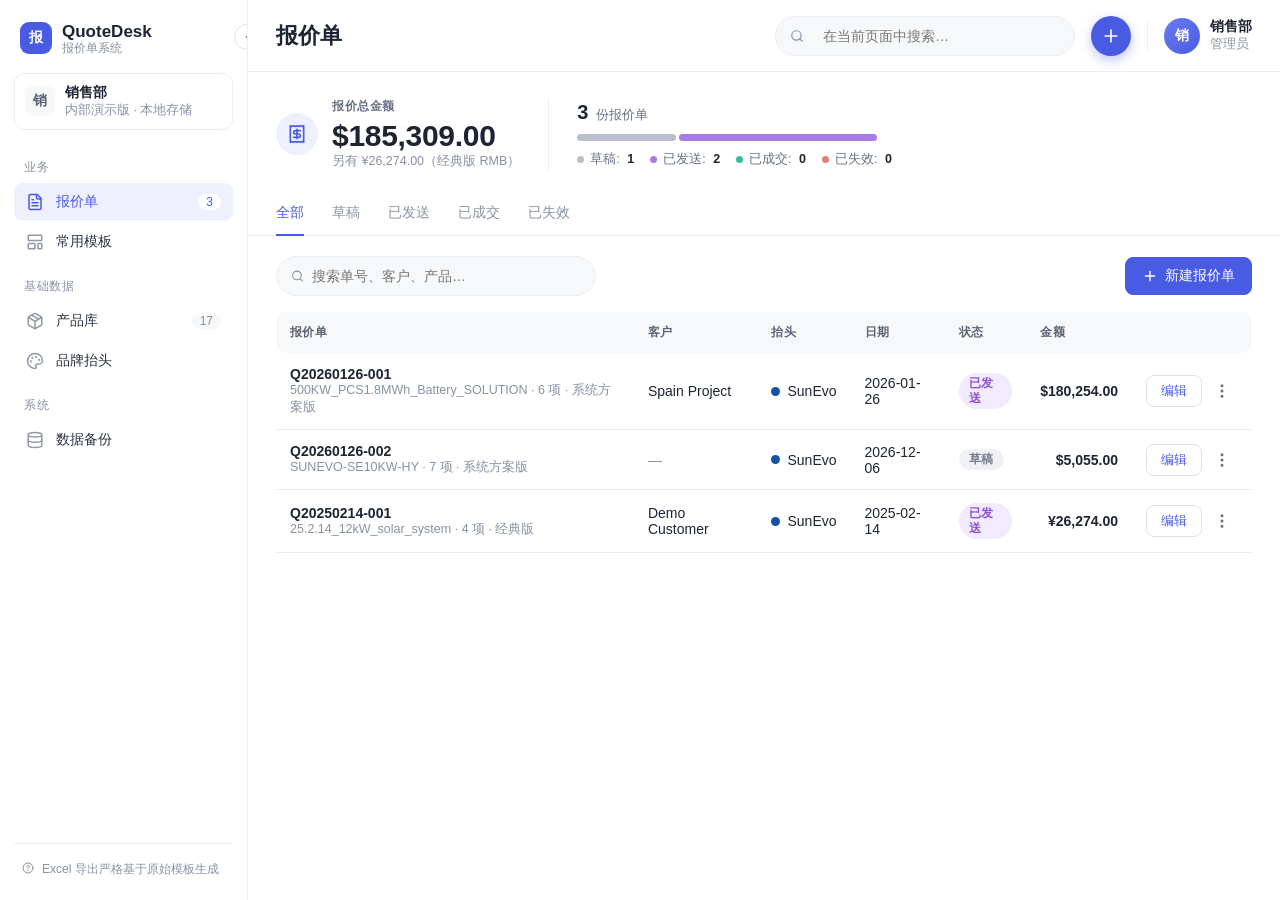
==== commit c2a553c5: "新增「系统方案版」报价单版式（USD，基于 500KW 模板），录入 13 个新产品与 2 个示例模板 Co-Authored-By: Claude Opus 5.5 <noreply@anthrop" ====
--- a/index.html
+++ b/index.html
@@ -268,7 +268,7 @@
 .brand-strip img { height: 22px; max-width: 130px; object-fit: contain; }
 .swatch { width: 22px; height: 22px; border-radius: 6px; border: 2px solid #fff; box-shadow: 0 0 0 1px var(--line-2); }
 
-.item-head, .item-row { display: grid; grid-template-columns: 20px 64px minmax(150px, 1.5fr) minmax(100px, 1fr) 64px 92px 100px 32px; gap: 8px; align-items: start; }
+.item-head, .item-row { display: grid; grid-template-columns: 20px 64px minmax(150px, 1.5fr) minmax(100px, 1fr) 60px 88px 118px 32px; gap: 8px; align-items: start; }
 .item-head { font-size: 12px; color: #5d6476; font-weight: 600; background: var(--soft); border-radius: 8px; padding: 9px 10px; }
 .item-row { padding: 14px 10px; border-bottom: 1px solid var(--line); }
 .item-row:hover { background: #fcfcfe; }
@@ -278,7 +278,7 @@
 .item-num { padding: 8px 8px !important; }
 .item-h { width: 64px !important; padding: 2px 6px !important; height: 24px; font-size: 12px; }
 .rh { display: inline-flex; align-items: center; gap: 4px; font-size: 12px; color: var(--muted); margin-left: auto; }
-.item-amt { padding-top: 9px; text-align: right; font-weight: 650; white-space: nowrap; }
+.item-amt { padding-top: 9px; text-align: right; font-weight: 650; white-space: nowrap; display: flex; flex-direction: column; align-items: flex-end; min-width: 0; }
 .items-empty { display: flex; flex-direction: column; align-items: center; gap: 10px; padding: 34px; color: var(--muted); }
 .items-empty svg { font-size: 26px; }
 .items-total { display: flex; justify-content: flex-end; align-items: baseline; gap: 14px; padding: 16px 10px 2px; }
@@ -300,42 +300,75 @@
   .editor-body { grid-template-columns: 1fr; }
   .editor-right { position: static; max-width: 760px; }
 }
+.clamp{display:-webkit-box;-webkit-line-clamp:2;-webkit-box-orient:vertical;overflow:hidden;white-space:pre-line}
+.layout-switch { display: grid; grid-template-columns: 1fr 1fr; gap: 10px; margin-bottom: 16px; }
+.layout-opt { display: flex; flex-direction: column; align-items: flex-start; gap: 2px; text-align: left; border: 1px solid var(--line-2); border-radius: 10px; padding: 10px 14px; background: #fff; }
+.layout-opt span { font-size: 12.5px; color: var(--muted); }
+.layout-opt.on { border-color: var(--primary); background: var(--primary-50); box-shadow: 0 0 0 1px var(--primary) inset; }
+.layout-opt.on b { color: var(--primary); }
+.sys-grid { display: grid; grid-template-columns: 1fr 1fr; gap: 20px; }
+.pair { display: grid; grid-template-columns: 1fr 1fr; gap: 8px; margin-bottom: 8px; align-items: center; }
+.pair-l { font-size: 13px; color: #5d6476; }
+.note-sel { margin-top: 8px; height: 28px; padding: 0 6px !important; font-size: 12px; width: 100%; border: 1px solid var(--line-2); border-radius: 6px; background: #fff; }
+.card-banner { position: relative; border: 1px dashed #cdd2dc; border-radius: 10px; min-height: 64px; display: grid; place-items: center; cursor: pointer; background: var(--soft); overflow: hidden; }
+.card-banner img { width: 100%; display: block; }
+.card-banner:hover .imgbox-del { display: grid; }
 </style>
 </head>
 <body>
 <div id="root"></div>
-<script>(()=>{var D7=Object.create;var Op=Object.defineProperty;var z7=Object.getOwnPropertyDescriptor;var X7=Object.getOwnPropertyNames;var V7=Object.getPrototypeOf,W7=Object.prototype.hasOwnProperty;var Vc=(t=>typeof require<"u"?require:typeof Proxy<"u"?new Proxy(t,{get:(e,r)=>(typeof require<"u"?require:e)[r]}):t)(function(t){if(typeof require<"u")return require.apply(this,arguments);throw Error('Dynamic require of "'+t+'" is not supported')});var se=(t,e)=>()=>{try{return e||t((e={exports:{}}).exports,e),e.exports}catch(r){throw e=0,r}};var I7=(t,e,r,a)=>{if(e&&typeof e=="object"||typeof e=="function")for(let i of X7(e))!W7.call(t,i)&&i!==r&&Op(t,i,{get:()=>e[i],enumerable:!(a=z7(e,i))||a.enumerable});return t};var Qt=(t,e,r)=>(r=t!=null?D7(V7(t)):{},I7(e||!t||!t.__esModule?Op(r,"default",{value:t,enumerable:!0}):r,t));var t4=se(me=>{"use strict";function eu(t,e){var r=t.length;t.push(e);t:for(;0<r;){var a=r-1>>>1,i=t[a];if(0<l1(i,e))t[a]=e,t[r]=i,r=a;else break t}}function Va(t){return t.length===0?null:t[0]}function d1(t){if(t.length===0)return null;var e=t[0],r=t.pop();if(r!==e){t[0]=r;t:for(var a=0,i=t.length,n=i>>>1;a<n;){var o=2*(a+1)-1,l=t[o],d=o+1,c=t[d];if(0>l1(l,r))d<i&&0>l1(c,l)?(t[a]=c,t[d]=r,a=d):(t[a]=l,t[o]=r,a=o);else if(d<i&&0>l1(c,r))t[a]=c,t[d]=r,a=d;else break t}}return e}function l1(t,e){var r=t.sortIndex-e.sortIndex;return r!==0?r:t.id-e.id}me.unstable_now=void 0;typeof performance=="object"&&typeof performance.now=="function"?(Kp=performance,me.unstable_now=function(){return Kp.now()}):(_2=Date,qp=_2.now(),me.unstable_now=function(){return _2.now()-qp});var Kp,_2,qp,si=[],Ki=[],O7=1,na=null,fr=3,ru=!1,Wc=!1,Ic=!1,au=!1,Gp=typeof setTimeout=="function"?setTimeout:null,Jp=typeof clearTimeout=="function"?clearTimeout:null,Qp=typeof setImmediate<"u"?setImmediate:null;function c1(t){for(var e=Va(Ki);e!==null;){if(e.callback===null)d1(Ki);else if(e.startTime<=t)d1(Ki),e.sortIndex=e.expirationTime,eu(si,e);else break;e=Va(Ki)}}function iu(t){if(Ic=!1,c1(t),!Wc)if(Va(si)!==null)Wc=!0,il||(il=!0,al());else{var e=Va(Ki);e!==null&&nu(iu,e.startTime-t)}}var il=!1,Oc=-1,Yp=5,_p=-1;function $p(){return au?!0:!(me.unstable_now()-_p<Yp)}function $2(){if(au=!1,il){var t=me.unstable_now();_p=t;var e=!0;try{t:{Wc=!1,Ic&&(Ic=!1,Jp(Oc),Oc=-1),ru=!0;var r=fr;try{e:{for(c1(t),na=Va(si);na!==null&&!(na.expirationTime>t&&$p());){var a=na.callback;if(typeof a=="function"){na.callback=null,fr=na.priorityLevel;var i=a(na.expirationTime<=t);if(t=me.unstable_now(),typeof i=="function"){na.callback=i,c1(t),e=!0;break e}na===Va(si)&&d1(si),c1(t)}else d1(si);na=Va(si)}if(na!==null)e=!0;else{var n=Va(Ki);n!==null&&nu(iu,n.startTime-t),e=!1}}break t}finally{na=null,fr=r,ru=!1}e=void 0}}finally{e?al():il=!1}}}var al;typeof Qp=="function"?al=function(){Qp($2)}:typeof MessageChannel<"u"?(tu=new MessageChannel,Zp=tu.port2,tu.port1.onmessage=$2,al=function(){Zp.postMessage(null)}):al=function(){Gp($2,0)};var tu,Zp;function nu(t,e){Oc=Gp(function(){t(me.unstable_now())},e)}me.unstable_IdlePriority=5;me.unstable_ImmediatePriority=1;me.unstable_LowPriority=4;me.unstable_NormalPriority=3;me.unstable_Profiling=null;me.unstable_UserBlockingPriority=2;me.unstable_cancelCallback=function(t){t.callback=null};me.unstable_forceFrameRate=function(t){0>t||125<t?console.error("forceFrameRate takes a positive int between 0 and 125, forcing frame rates higher than 125 fps is not supported"):Yp=0<t?Math.floor(1e3/t):5};me.unstable_getCurrentPriorityLevel=function(){return fr};me.unstable_next=function(t){switch(fr){case 1:case 2:case 3:var e=3;break;default:e=fr}var r=fr;fr=e;try{return t()}finally{fr=r}};me.unstable_requestPaint=function(){au=!0};me.unstable_runWithPriority=function(t,e){switch(t){case 1:case 2:case 3:case 4:case 5:break;default:t=3}var r=fr;fr=t;try{return e()}finally{fr=r}};me.unstable_scheduleCallback=function(t,e,r){var a=me.unstable_now();switch(typeof r=="object"&&r!==null?(r=r.delay,r=typeof r=="number"&&0<r?a+r:a):r=a,t){case 1:var i=-1;break;case 2:i=250;break;case 5:i=1073741823;break;case 4:i=1e4;break;default:i=5e3}return i=r+i,t={id:O7++,callback:e,priorityLevel:t,startTime:r,expirationTime:i,sortIndex:-1},r>a?(t.sortIndex=r,eu(Ki,t),Va(si)===null&&t===Va(Ki)&&(Ic?(Jp(Oc),Oc=-1):Ic=!0,nu(iu,r-a))):(t.sortIndex=i,eu(si,t),Wc||ru||(Wc=!0,il||(il=!0,al()))),t};me.unstable_shouldYield=$p;me.unstable_wrapCallback=function(t){var e=fr;return function(){var r=fr;fr=e;try{return t.apply(this,arguments)}finally{fr=r}}}});var r4=se((_y,e4)=>{"use strict";e4.exports=t4()});var f4=se(bt=>{"use strict";var cu=Symbol.for("react.transitional.element"),K7=Symbol.for("react.portal"),q7=Symbol.for("react.fragment"),Q7=Symbol.for("react.strict_mode"),Z7=Symbol.for("react.profiler"),G7=Symbol.for("react.consumer"),J7=Symbol.for("react.context"),Y7=Symbol.for("react.forward_ref"),_7=Symbol.for("react.suspense"),$7=Symbol.for("react.memo"),l4=Symbol.for("react.lazy"),tk=Symbol.for("react.activity"),a4=Symbol.iterator;function ek(t){return t===null||typeof t!="object"?null:(t=a4&&t[a4]||t["@@iterator"],typeof t=="function"?t:null)}var c4={isMounted:function(){return!1},enqueueForceUpdate:function(){},enqueueReplaceState:function(){},enqueueSetState:function(){}},d4=Object.assign,h4={};function ol(t,e,r){this.props=t,this.context=e,this.refs=h4,this.updater=r||c4}ol.prototype.isReactComponent={};ol.prototype.setState=function(t,e){if(typeof t!="object"&&typeof t!="function"&&t!=null)throw Error("takes an object of state variables to update or a function which returns an object of state variables.");this.updater.enqueueSetState(this,t,e,"setState")};ol.prototype.forceUpdate=function(t){this.updater.enqueueForceUpdate(this,t,"forceUpdate")};function u4(){}u4.prototype=ol.prototype;function du(t,e,r){this.props=t,this.context=e,this.refs=h4,this.updater=r||c4}var hu=du.prototype=new u4;hu.constructor=du;d4(hu,ol.prototype);hu.isPureReactComponent=!0;var i4=Array.isArray;function lu(){}var ve={H:null,A:null,T:null,S:null},s4=Object.prototype.hasOwnProperty;function uu(t,e,r){var a=r.ref;return{$$typeof:cu,type:t,key:e,ref:a!==void 0?a:null,props:r}}function rk(t,e){return uu(t.type,e,t.props)}function su(t){return typeof t=="object"&&t!==null&&t.$$typeof===cu}function ak(t){var e={"=":"=0",":":"=2"};return"$"+t.replace(/[=:]/g,function(r){return e[r]})}var n4=/\/+/g;function ou(t,e){return typeof t=="object"&&t!==null&&t.key!=null?ak(""+t.key):e.toString(36)}function ik(t){switch(t.status){case"fulfilled":return t.value;case"rejected":throw t.reason;default:switch(typeof t.status=="string"?t.then(lu,lu):(t.status="pending",t.then(function(e){t.status==="pending"&&(t.status="fulfilled",t.value=e)},function(e){t.status==="pending"&&(t.status="rejected",t.reason=e)})),t.status){case"fulfilled":return t.value;case"rejected":throw t.reason}}throw t}function nl(t,e,r,a,i){var n=typeof t;(n==="undefined"||n==="boolean")&&(t=null);var o=!1;if(t===null)o=!0;else switch(n){case"bigint":case"string":case"number":o=!0;break;case"object":switch(t.$$typeof){case cu:case K7:o=!0;break;case l4:return o=t._init,nl(o(t._payload),e,r,a,i)}}if(o)return i=i(t),o=a===""?"."+ou(t,0):a,i4(i)?(r="",o!=null&&(r=o.replace(n4,"$&/")+"/"),nl(i,e,r,"",function(c){return c})):i!=null&&(su(i)&&(i=rk(i,r+(i.key==null||t&&t.key===i.key?"":(""+i.key).replace(n4,"$&/")+"/")+o)),e.push(i)),1;o=0;var l=a===""?".":a+":";if(i4(t))for(var d=0;d<t.length;d++)a=t[d],n=l+ou(a,d),o+=nl(a,e,r,n,i);else if(d=ek(t),typeof d=="function")for(t=d.call(t),d=0;!(a=t.next()).done;)a=a.value,n=l+ou(a,d++),o+=nl(a,e,r,n,i);else if(n==="object"){if(typeof t.then=="function")return nl(ik(t),e,r,a,i);throw e=String(t),Error("Objects are not valid as a React child (found: "+(e==="[object Object]"?"object with keys {"+Object.keys(t).join(", ")+"}":e)+"). If you meant to render a collection of children, use an array instead.")}return o}function h1(t,e,r){if(t==null)return t;var a=[],i=0;return nl(t,a,"","",function(n){return e.call(r,n,i++)}),a}function nk(t){if(t._status===-1){var e=t._result;e=e(),e.then(function(r){(t._status===0||t._status===-1)&&(t._status=1,t._result=r)},function(r){(t._status===0||t._status===-1)&&(t._status=2,t._result=r)}),t._status===-1&&(t._status=0,t._result=e)}if(t._status===1)return t._result.default;throw t._result}var o4=typeof reportError=="function"?reportError:function(t){if(typeof window=="object"&&typeof window.ErrorEvent=="function"){var e=new window.ErrorEvent("error",{bubbles:!0,cancelable:!0,message:typeof t=="object"&&t!==null&&typeof t.message=="string"?String(t.message):String(t),error:t});if(!window.dispatchEvent(e))return}else if(typeof process=="object"&&typeof process.emit=="function"){process.emit("uncaughtException",t);return}console.error(t)},ok={map:h1,forEach:function(t,e,r){h1(t,function(){e.apply(this,arguments)},r)},count:function(t){var e=0;return h1(t,function(){e++}),e},toArray:function(t){return h1(t,function(e){return e})||[]},only:function(t){if(!su(t))throw Error("React.Children.only expected to receive a single React element child.");return t}};bt.Activity=tk;bt.Children=ok;bt.Component=ol;bt.Fragment=q7;bt.Profiler=Z7;bt.PureComponent=du;bt.StrictMode=Q7;bt.Suspense=_7;bt.__CLIENT_INTERNALS_DO_NOT_USE_OR_WARN_USERS_THEY_CANNOT_UPGRADE=ve;bt.__COMPILER_RUNTIME={__proto__:null,c:function(t){return ve.H.useMemoCache(t)}};bt.cache=function(t){return function(){return t.apply(null,arguments)}};bt.cacheSignal=function(){return null};bt.cloneElement=function(t,e,r){if(t==null)throw Error("The argument must be a React element, but you passed "+t+".");var a=d4({},t.props),i=t.key;if(e!=null)for(n in e.key!==void 0&&(i=""+e.key),e)!s4.call(e,n)||n==="key"||n==="__self"||n==="__source"||n==="ref"&&e.ref===void 0||(a[n]=e[n]);var n=arguments.length-2;if(n===1)a.children=r;else if(1<n){for(var o=Array(n),l=0;l<n;l++)o[l]=arguments[l+2];a.children=o}return uu(t.type,i,a)};bt.createContext=function(t){return t={$$typeof:J7,_currentValue:t,_currentValue2:t,_threadCount:0,Provider:null,Consumer:null},t.Provider=t,t.Consumer={$$typeof:G7,_context:t},t};bt.createElement=function(t,e,r){var a,i={},n=null;if(e!=null)for(a in e.key!==void 0&&(n=""+e.key),e)s4.call(e,a)&&a!=="key"&&a!=="__self"&&a!=="__source"&&(i[a]=e[a]);var o=arguments.length-2;if(o===1)i.children=r;else if(1<o){for(var l=Array(o),d=0;d<o;d++)l[d]=arguments[d+2];i.children=l}if(t&&t.defaultProps)for(a in o=t.defaultProps,o)i[a]===void 0&&(i[a]=o[a]);return uu(t,n,i)};bt.createRef=function(){return{current:null}};bt.forwardRef=function(t){return{$$typeof:Y7,render:t}};bt.isValidElement=su;bt.lazy=function(t){return{$$typeof:l4,_payload:{_status:-1,_result:t},_init:nk}};bt.memo=function(t,e){return{$$typeof:$7,type:t,compare:e===void 0?null:e}};bt.startTransition=function(t){var e=ve.T,r={};ve.T=r;try{var a=t(),i=ve.S;i!==null&&i(r,a),typeof a=="object"&&a!==null&&typeof a.then=="function"&&a.then(lu,o4)}catch(n){o4(n)}finally{e!==null&&r.types!==null&&(e.types=r.types),ve.T=e}};bt.unstable_useCacheRefresh=function(){return ve.H.useCacheRefresh()};bt.use=function(t){return ve.H.use(t)};bt.useActionState=function(t,e,r){return ve.H.useActionState(t,e,r)};bt.useCallback=function(t,e){return ve.H.useCallback(t,e)};bt.useContext=function(t){return ve.H.useContext(t)};bt.useDebugValue=function(){};bt.useDeferredValue=function(t,e){return ve.H.useDeferredValue(t,e)};bt.useEffect=function(t,e){return ve.H.useEffect(t,e)};bt.useEffectEvent=function(t){return ve.H.useEffectEvent(t)};bt.useId=function(){return ve.H.useId()};bt.useImperativeHandle=function(t,e,r){return ve.H.useImperativeHandle(t,e,r)};bt.useInsertionEffect=function(t,e){return ve.H.useInsertionEffect(t,e)};bt.useLayoutEffect=function(t,e){return ve.H.useLayoutEffect(t,e)};bt.useMemo=function(t,e){return ve.H.useMemo(t,e)};bt.useOptimistic=function(t,e){return ve.H.useOptimistic(t,e)};bt.useReducer=function(t,e,r){return ve.H.useReducer(t,e,r)};bt.useRef=function(t){return ve.H.useRef(t)};bt.useState=function(t){return ve.H.useState(t)};bt.useSyncExternalStore=function(t,e,r){return ve.H.useSyncExternalStore(t,e,r)};bt.useTransition=function(){return ve.H.useTransition()};bt.version="19.2.8"});var Ur=se((tH,p4)=>{"use strict";p4.exports=f4()});var v4=se(kr=>{"use strict";var lk=Ur();function g4(t){var e="https://react.dev/errors/"+t;if(1<arguments.length){e+="?args[]="+encodeURIComponent(arguments[1]);for(var r=2;r<arguments.length;r++)e+="&args[]="+encodeURIComponent(arguments[r])}return"Minified React error #"+t+"; visit "+e+" for the full message or use the non-minified dev environment for full errors and additional helpful warnings."}function qi(){}var Tr={d:{f:qi,r:function(){throw Error(g4(522))},D:qi,C:qi,L:qi,m:qi,X:qi,S:qi,M:qi},p:0,findDOMNode:null},ck=Symbol.for("react.portal");function dk(t,e,r){var a=3<arguments.length&&arguments[3]!==void 0?arguments[3]:null;return{$$typeof:ck,key:a==null?null:""+a,children:t,containerInfo:e,implementation:r}}var Kc=lk.__CLIENT_INTERNALS_DO_NOT_USE_OR_WARN_USERS_THEY_CANNOT_UPGRADE;function u1(t,e){if(t==="font")return"";if(typeof e=="string")return e==="use-credentials"?e:""}kr.__DOM_INTERNALS_DO_NOT_USE_OR_WARN_USERS_THEY_CANNOT_UPGRADE=Tr;kr.createPortal=function(t,e){var r=2<arguments.length&&arguments[2]!==void 0?arguments[2]:null;if(!e||e.nodeType!==1&&e.nodeType!==9&&e.nodeType!==11)throw Error(g4(299));return dk(t,e,null,r)};kr.flushSync=function(t){var e=Kc.T,r=Tr.p;try{if(Kc.T=null,Tr.p=2,t)return t()}finally{Kc.T=e,Tr.p=r,Tr.d.f()}};kr.preconnect=function(t,e){typeof t=="string"&&(e?(e=e.crossOrigin,e=typeof e=="string"?e==="use-credentials"?e:"":void 0):e=null,Tr.d.C(t,e))};kr.prefetchDNS=function(t){typeof t=="string"&&Tr.d.D(t)};kr.preinit=function(t,e){if(typeof t=="string"&&e&&typeof e.as=="string"){var r=e.as,a=u1(r,e.crossOrigin),i=typeof e.integrity=="string"?e.integrity:void 0,n=typeof e.fetchPriority=="string"?e.fetchPriority:void 0;r==="style"?Tr.d.S(t,typeof e.precedence=="string"?e.precedence:void 0,{crossOrigin:a,integrity:i,fetchPriority:n}):r==="script"&&Tr.d.X(t,{crossOrigin:a,integrity:i,fetchPriority:n,nonce:typeof e.nonce=="string"?e.nonce:void 0})}};kr.preinitModule=function(t,e){if(typeof t=="string")if(typeof e=="object"&&e!==null){if(e.as==null||e.as==="script"){var r=u1(e.as,e.crossOrigin);Tr.d.M(t,{crossOrigin:r,integrity:typeof e.integrity=="string"?e.integrity:void 0,nonce:typeof e.nonce=="string"?e.nonce:void 0})}}else e==null&&Tr.d.M(t)};kr.preload=function(t,e){if(typeof t=="string"&&typeof e=="object"&&e!==null&&typeof e.as=="string"){var r=e.as,a=u1(r,e.crossOrigin);Tr.d.L(t,r,{crossOrigin:a,integrity:typeof e.integrity=="string"?e.integrity:void 0,nonce:typeof e.nonce=="string"?e.nonce:void 0,type:typeof e.type=="string"?e.type:void 0,fetchPriority:typeof e.fetchPriority=="string"?e.fetchPriority:void 0,referrerPolicy:typeof e.referrerPolicy=="string"?e.referrerPolicy:void 0,imageSrcSet:typeof e.imageSrcSet=="string"?e.imageSrcSet:void 0,imageSizes:typeof e.imageSizes=="string"?e.imageSizes:void 0,media:typeof e.media=="string"?e.media:void 0})}};kr.preloadModule=function(t,e){if(typeof t=="string")if(e){var r=u1(e.as,e.crossOrigin);Tr.d.m(t,{as:typeof e.as=="string"&&e.as!=="script"?e.as:void 0,crossOrigin:r,integrity:typeof e.integrity=="string"?e.integrity:void 0})}else Tr.d.m(t)};kr.requestFormReset=function(t){Tr.d.r(t)};kr.unstable_batchedUpdates=function(t,e){return t(e)};kr.useFormState=function(t,e,r){return Kc.H.useFormState(t,e,r)};kr.useFormStatus=function(){return Kc.H.useHostTransitionStatus()};kr.version="19.2.8"});var T4=se((rH,x4)=>{"use strict";function P4(){if(!(typeof __REACT_DEVTOOLS_GLOBAL_HOOK__>"u"||typeof __REACT_DEVTOOLS_GLOBAL_HOOK__.checkDCE!="function"))try{__REACT_DEVTOOLS_GLOBAL_HOOK__.checkDCE(P4)}catch(t){console.error(t)}}P4(),x4.exports=v4()});var bP=se(jh=>{"use strict";var Ke=r4(),Kg=Ur(),hk=T4();function Q(t){var e="https://react.dev/errors/"+t;if(1<arguments.length){e+="?args[]="+encodeURIComponent(arguments[1]);for(var r=2;r<arguments.length;r++)e+="&args[]="+encodeURIComponent(arguments[r])}return"Minified React error #"+t+"; visit "+e+" for the full message or use the non-minified dev environment for full errors and additional helpful warnings."}function qg(t){return!(!t||t.nodeType!==1&&t.nodeType!==9&&t.nodeType!==11)}function bd(t){var e=t,r=t;if(t.alternate)for(;e.return;)e=e.return;else{t=e;do e=t,(e.flags&4098)!==0&&(r=e.return),t=e.return;while(t)}return e.tag===3?r:null}function Qg(t){if(t.tag===13){var e=t.memoizedState;if(e===null&&(t=t.alternate,t!==null&&(e=t.memoizedState)),e!==null)return e.dehydrated}return null}function Zg(t){if(t.tag===31){var e=t.memoizedState;if(e===null&&(t=t.alternate,t!==null&&(e=t.memoizedState)),e!==null)return e.dehydrated}return null}function k4(t){if(bd(t)!==t)throw Error(Q(188))}function uk(t){var e=t.alternate;if(!e){if(e=bd(t),e===null)throw Error(Q(188));return e!==t?null:t}for(var r=t,a=e;;){var i=r.return;if(i===null)break;var n=i.alternate;if(n===null){if(a=i.return,a!==null){r=a;continue}break}if(i.child===n.child){for(n=i.child;n;){if(n===r)return k4(i),t;if(n===a)return k4(i),e;n=n.sibling}throw Error(Q(188))}if(r.return!==a.return)r=i,a=n;else{for(var o=!1,l=i.child;l;){if(l===r){o=!0,r=i,a=n;break}if(l===a){o=!0,a=i,r=n;break}l=l.sibling}if(!o){for(l=n.child;l;){if(l===r){o=!0,r=n,a=i;break}if(l===a){o=!0,a=n,r=i;break}l=l.sibling}if(!o)throw Error(Q(189))}}if(r.alternate!==a)throw Error(Q(190))}if(r.tag!==3)throw Error(Q(188));return r.stateNode.current===r?t:e}function Gg(t){var e=t.tag;if(e===5||e===26||e===27||e===6)return t;for(t=t.child;t!==null;){if(e=Gg(t),e!==null)return e;t=t.sibling}return null}var Te=Object.assign,sk=Symbol.for("react.element"),s1=Symbol.for("react.transitional.element"),$c=Symbol.for("react.portal"),sl=Symbol.for("react.fragment"),Jg=Symbol.for("react.strict_mode"),qu=Symbol.for("react.profiler"),Yg=Symbol.for("react.consumer"),ki=Symbol.for("react.context"),Vs=Symbol.for("react.forward_ref"),Qu=Symbol.for("react.suspense"),Zu=Symbol.for("react.suspense_list"),Ws=Symbol.for("react.memo"),Qi=Symbol.for("react.lazy"),Gu=Symbol.for("react.activity"),fk=Symbol.for("react.memo_cache_sentinel"),m4=Symbol.iterator;function qc(t){return t===null||typeof t!="object"?null:(t=m4&&t[m4]||t["@@iterator"],typeof t=="function"?t:null)}var pk=Symbol.for("react.client.reference");function Ju(t){if(t==null)return null;if(typeof t=="function")return t.$$typeof===pk?null:t.displayName||t.name||null;if(typeof t=="string")return t;switch(t){case sl:return"Fragment";case qu:return"Profiler";case Jg:return"StrictMode";case Qu:return"Suspense";case Zu:return"SuspenseList";case Gu:return"Activity"}if(typeof t=="object")switch(t.$$typeof){case $c:return"Portal";case ki:return t.displayName||"Context";case Yg:return(t._context.displayName||"Context")+".Consumer";case Vs:var e=t.render;return t=t.displayName,t||(t=e.displayName||e.name||"",t=t!==""?"ForwardRef("+t+")":"ForwardRef"),t;case Ws:return e=t.displayName||null,e!==null?e:Ju(t.type)||"Memo";case Qi:e=t._payload,t=t._init;try{return Ju(t(e))}catch{}}return null}var td=Array.isArray,yt=Kg.__CLIENT_INTERNALS_DO_NOT_USE_OR_WARN_USERS_THEY_CANNOT_UPGRADE,te=hk.__DOM_INTERNALS_DO_NOT_USE_OR_WARN_USERS_THEY_CANNOT_UPGRADE,no={pending:!1,data:null,method:null,action:null},Yu=[],fl=-1;function qa(t){return{current:t}}function tr(t){0>fl||(t.current=Yu[fl],Yu[fl]=null,fl--)}function ge(t,e){fl++,Yu[fl]=t.current,t.current=e}var Ka=qa(null),Pd=qa(null),nn=qa(null),K1=qa(null);function q1(t,e){switch(ge(nn,e),ge(Pd,t),ge(Ka,null),e.nodeType){case 9:case 11:t=(t=e.documentElement)&&(t=t.namespaceURI)?Ug(t):0;break;default:if(t=e.tagName,e=e.namespaceURI)e=Ug(e),t=PP(e,t);else switch(t){case"svg":t=1;break;case"math":t=2;break;default:t=0}}tr(Ka),ge(Ka,t)}function bl(){tr(Ka),tr(Pd),tr(nn)}function _u(t){t.memoizedState!==null&&ge(K1,t);var e=Ka.current,r=PP(e,t.type);e!==r&&(ge(Pd,t),ge(Ka,r))}function Q1(t){Pd.current===t&&(tr(Ka),tr(Pd)),K1.current===t&&(tr(K1),Ud._currentValue=no)}var fu,A4;function eo(t){if(fu===void 0)try{throw Error()}catch(r){var e=r.stack.trim().match(/\n( *(at )?)/);fu=e&&e[1]||"",A4=-1<r.stack.indexOf(`
+<script>(()=>{var N7=Object.create;var w4=Object.defineProperty;var j7=Object.getOwnPropertyDescriptor;var V7=Object.getOwnPropertyNames;var F7=Object.getPrototypeOf,C7=Object.prototype.hasOwnProperty;var cd=(t=>typeof require<"u"?require:typeof Proxy<"u"?new Proxy(t,{get:(e,r)=>(typeof require<"u"?require:e)[r]}):t)(function(t){if(typeof require<"u")return require.apply(this,arguments);throw Error('Dynamic require of "'+t+'" is not supported')});var ve=(t,e)=>()=>{try{return e||t((e={exports:{}}).exports,e),e.exports}catch(r){throw e=0,r}};var M7=(t,e,r,a)=>{if(e&&typeof e=="object"||typeof e=="function")for(let i of V7(e))!C7.call(t,i)&&i!==r&&w4(t,i,{get:()=>e[i],enumerable:!(a=j7(e,i))||a.enumerable});return t};var It=(t,e,r)=>(r=t!=null?N7(F7(t)):{},M7(e||!t||!t.__esModule?w4(r,"default",{value:t,enumerable:!0}):r,t));var C4=ve(Re=>{"use strict";function wu(t,e){var r=t.length;t.push(e);t:for(;0<r;){var a=r-1>>>1,i=t[a];if(0<b1(i,e))t[a]=e,t[r]=i,r=a;else break t}}function ei(t){return t.length===0?null:t[0]}function B1(t){if(t.length===0)return null;var e=t[0],r=t.pop();if(r!==e){t[0]=r;t:for(var a=0,i=t.length,n=i>>>1;a<n;){var o=2*(a+1)-1,l=t[o],d=o+1,c=t[d];if(0>b1(l,r))d<i&&0>b1(c,l)?(t[a]=c,t[d]=r,a=d):(t[a]=l,t[o]=r,a=o);else if(d<i&&0>b1(c,r))t[a]=c,t[d]=r,a=d;else break t}}return e}function b1(t,e){var r=t.sortIndex-e.sortIndex;return r!==0?r:t.id-e.id}Re.unstable_now=void 0;typeof performance=="object"&&typeof performance.now=="function"?(L4=performance,Re.unstable_now=function(){return L4.now()}):(Ru=Date,E4=Ru.now(),Re.unstable_now=function(){return Ru.now()-E4});var L4,Ru,E4,wi=[],ln=[],X7=1,va=null,kr=3,Lu=!1,dd=!1,hd=!1,Eu=!1,B4=typeof setTimeout=="function"?setTimeout:null,N4=typeof clearTimeout=="function"?clearTimeout:null,b4=typeof setImmediate<"u"?setImmediate:null;function S1(t){for(var e=ei(ln);e!==null;){if(e.callback===null)B1(ln);else if(e.startTime<=t)B1(ln),e.sortIndex=e.expirationTime,wu(wi,e);else break;e=ei(ln)}}function bu(t){if(hd=!1,S1(t),!dd)if(ei(wi)!==null)dd=!0,ml||(ml=!0,kl());else{var e=ei(ln);e!==null&&Su(bu,e.startTime-t)}}var ml=!1,ud=-1,j4=5,V4=-1;function F4(){return Eu?!0:!(Re.unstable_now()-V4<j4)}function Hu(){if(Eu=!1,ml){var t=Re.unstable_now();V4=t;var e=!0;try{t:{dd=!1,hd&&(hd=!1,N4(ud),ud=-1),Lu=!0;var r=kr;try{e:{for(S1(t),va=ei(wi);va!==null&&!(va.expirationTime>t&&F4());){var a=va.callback;if(typeof a=="function"){va.callback=null,kr=va.priorityLevel;var i=a(va.expirationTime<=t);if(t=Re.unstable_now(),typeof i=="function"){va.callback=i,S1(t),e=!0;break e}va===ei(wi)&&B1(wi),S1(t)}else B1(wi);va=ei(wi)}if(va!==null)e=!0;else{var n=ei(ln);n!==null&&Su(bu,n.startTime-t),e=!1}}break t}finally{va=null,kr=r,Lu=!1}e=void 0}}finally{e?kl():ml=!1}}}var kl;typeof b4=="function"?kl=function(){b4(Hu)}:typeof MessageChannel<"u"?(yu=new MessageChannel,S4=yu.port2,yu.port1.onmessage=Hu,kl=function(){S4.postMessage(null)}):kl=function(){B4(Hu,0)};var yu,S4;function Su(t,e){ud=B4(function(){t(Re.unstable_now())},e)}Re.unstable_IdlePriority=5;Re.unstable_ImmediatePriority=1;Re.unstable_LowPriority=4;Re.unstable_NormalPriority=3;Re.unstable_Profiling=null;Re.unstable_UserBlockingPriority=2;Re.unstable_cancelCallback=function(t){t.callback=null};Re.unstable_forceFrameRate=function(t){0>t||125<t?console.error("forceFrameRate takes a positive int between 0 and 125, forcing frame rates higher than 125 fps is not supported"):j4=0<t?Math.floor(1e3/t):5};Re.unstable_getCurrentPriorityLevel=function(){return kr};Re.unstable_next=function(t){switch(kr){case 1:case 2:case 3:var e=3;break;default:e=kr}var r=kr;kr=e;try{return t()}finally{kr=r}};Re.unstable_requestPaint=function(){Eu=!0};Re.unstable_runWithPriority=function(t,e){switch(t){case 1:case 2:case 3:case 4:case 5:break;default:t=3}var r=kr;kr=t;try{return e()}finally{kr=r}};Re.unstable_scheduleCallback=function(t,e,r){var a=Re.unstable_now();switch(typeof r=="object"&&r!==null?(r=r.delay,r=typeof r=="number"&&0<r?a+r:a):r=a,t){case 1:var i=-1;break;case 2:i=250;break;case 5:i=1073741823;break;case 4:i=1e4;break;default:i=5e3}return i=r+i,t={id:X7++,callback:e,priorityLevel:t,startTime:r,expirationTime:i,sortIndex:-1},r>a?(t.sortIndex=r,wu(ln,t),ei(wi)===null&&t===ei(ln)&&(hd?(N4(ud),ud=-1):hd=!0,Su(bu,r-a))):(t.sortIndex=i,wu(wi,t),dd||Lu||(dd=!0,ml||(ml=!0,kl()))),t};Re.unstable_shouldYield=F4;Re.unstable_wrapCallback=function(t){var e=kr;return function(){var r=kr;kr=e;try{return t.apply(this,arguments)}finally{kr=r}}}});var X4=ve((eL,M4)=>{"use strict";M4.exports=C4()});var G4=ve(Ft=>{"use strict";var ju=Symbol.for("react.transitional.element"),W7=Symbol.for("react.portal"),D7=Symbol.for("react.fragment"),z7=Symbol.for("react.strict_mode"),O7=Symbol.for("react.profiler"),q7=Symbol.for("react.consumer"),K7=Symbol.for("react.context"),I7=Symbol.for("react.forward_ref"),Q7=Symbol.for("react.suspense"),J7=Symbol.for("react.memo"),q4=Symbol.for("react.lazy"),Z7=Symbol.for("react.activity"),W4=Symbol.iterator;function G7(t){return t===null||typeof t!="object"?null:(t=W4&&t[W4]||t["@@iterator"],typeof t=="function"?t:null)}var K4={isMounted:function(){return!1},enqueueForceUpdate:function(){},enqueueReplaceState:function(){},enqueueSetState:function(){}},I4=Object.assign,Q4={};function Rl(t,e,r){this.props=t,this.context=e,this.refs=Q4,this.updater=r||K4}Rl.prototype.isReactComponent={};Rl.prototype.setState=function(t,e){if(typeof t!="object"&&typeof t!="function"&&t!=null)throw Error("takes an object of state variables to update or a function which returns an object of state variables.");this.updater.enqueueSetState(this,t,e,"setState")};Rl.prototype.forceUpdate=function(t){this.updater.enqueueForceUpdate(this,t,"forceUpdate")};function J4(){}J4.prototype=Rl.prototype;function Vu(t,e,r){this.props=t,this.context=e,this.refs=Q4,this.updater=r||K4}var Fu=Vu.prototype=new J4;Fu.constructor=Vu;I4(Fu,Rl.prototype);Fu.isPureReactComponent=!0;var D4=Array.isArray;function Nu(){}var xe={H:null,A:null,T:null,S:null},Z4=Object.prototype.hasOwnProperty;function Cu(t,e,r){var a=r.ref;return{$$typeof:ju,type:t,key:e,ref:a!==void 0?a:null,props:r}}function Y7(t,e){return Cu(t.type,e,t.props)}function Mu(t){return typeof t=="object"&&t!==null&&t.$$typeof===ju}function _7(t){var e={"=":"=0",":":"=2"};return"$"+t.replace(/[=:]/g,function(r){return e[r]})}var z4=/\/+/g;function Bu(t,e){return typeof t=="object"&&t!==null&&t.key!=null?_7(""+t.key):e.toString(36)}function $7(t){switch(t.status){case"fulfilled":return t.value;case"rejected":throw t.reason;default:switch(typeof t.status=="string"?t.then(Nu,Nu):(t.status="pending",t.then(function(e){t.status==="pending"&&(t.status="fulfilled",t.value=e)},function(e){t.status==="pending"&&(t.status="rejected",t.reason=e)})),t.status){case"fulfilled":return t.value;case"rejected":throw t.reason}}throw t}function Ul(t,e,r,a,i){var n=typeof t;(n==="undefined"||n==="boolean")&&(t=null);var o=!1;if(t===null)o=!0;else switch(n){case"bigint":case"string":case"number":o=!0;break;case"object":switch(t.$$typeof){case ju:case W7:o=!0;break;case q4:return o=t._init,Ul(o(t._payload),e,r,a,i)}}if(o)return i=i(t),o=a===""?"."+Bu(t,0):a,D4(i)?(r="",o!=null&&(r=o.replace(z4,"$&/")+"/"),Ul(i,e,r,"",function(c){return c})):i!=null&&(Mu(i)&&(i=Y7(i,r+(i.key==null||t&&t.key===i.key?"":(""+i.key).replace(z4,"$&/")+"/")+o)),e.push(i)),1;o=0;var l=a===""?".":a+":";if(D4(t))for(var d=0;d<t.length;d++)a=t[d],n=l+Bu(a,d),o+=Ul(a,e,r,n,i);else if(d=G7(t),typeof d=="function")for(t=d.call(t),d=0;!(a=t.next()).done;)a=a.value,n=l+Bu(a,d++),o+=Ul(a,e,r,n,i);else if(n==="object"){if(typeof t.then=="function")return Ul($7(t),e,r,a,i);throw e=String(t),Error("Objects are not valid as a React child (found: "+(e==="[object Object]"?"object with keys {"+Object.keys(t).join(", ")+"}":e)+"). If you meant to render a collection of children, use an array instead.")}return o}function N1(t,e,r){if(t==null)return t;var a=[],i=0;return Ul(t,a,"","",function(n){return e.call(r,n,i++)}),a}function tk(t){if(t._status===-1){var e=t._result;e=e(),e.then(function(r){(t._status===0||t._status===-1)&&(t._status=1,t._result=r)},function(r){(t._status===0||t._status===-1)&&(t._status=2,t._result=r)}),t._status===-1&&(t._status=0,t._result=e)}if(t._status===1)return t._result.default;throw t._result}var O4=typeof reportError=="function"?reportError:function(t){if(typeof window=="object"&&typeof window.ErrorEvent=="function"){var e=new window.ErrorEvent("error",{bubbles:!0,cancelable:!0,message:typeof t=="object"&&t!==null&&typeof t.message=="string"?String(t.message):String(t),error:t});if(!window.dispatchEvent(e))return}else if(typeof process=="object"&&typeof process.emit=="function"){process.emit("uncaughtException",t);return}console.error(t)},ek={map:N1,forEach:function(t,e,r){N1(t,function(){e.apply(this,arguments)},r)},count:function(t){var e=0;return N1(t,function(){e++}),e},toArray:function(t){return N1(t,function(e){return e})||[]},only:function(t){if(!Mu(t))throw Error("React.Children.only expected to receive a single React element child.");return t}};Ft.Activity=Z7;Ft.Children=ek;Ft.Component=Rl;Ft.Fragment=D7;Ft.Profiler=O7;Ft.PureComponent=Vu;Ft.StrictMode=z7;Ft.Suspense=Q7;Ft.__CLIENT_INTERNALS_DO_NOT_USE_OR_WARN_USERS_THEY_CANNOT_UPGRADE=xe;Ft.__COMPILER_RUNTIME={__proto__:null,c:function(t){return xe.H.useMemoCache(t)}};Ft.cache=function(t){return function(){return t.apply(null,arguments)}};Ft.cacheSignal=function(){return null};Ft.cloneElement=function(t,e,r){if(t==null)throw Error("The argument must be a React element, but you passed "+t+".");var a=I4({},t.props),i=t.key;if(e!=null)for(n in e.key!==void 0&&(i=""+e.key),e)!Z4.call(e,n)||n==="key"||n==="__self"||n==="__source"||n==="ref"&&e.ref===void 0||(a[n]=e[n]);var n=arguments.length-2;if(n===1)a.children=r;else if(1<n){for(var o=Array(n),l=0;l<n;l++)o[l]=arguments[l+2];a.children=o}return Cu(t.type,i,a)};Ft.createContext=function(t){return t={$$typeof:K7,_currentValue:t,_currentValue2:t,_threadCount:0,Provider:null,Consumer:null},t.Provider=t,t.Consumer={$$typeof:q7,_context:t},t};Ft.createElement=function(t,e,r){var a,i={},n=null;if(e!=null)for(a in e.key!==void 0&&(n=""+e.key),e)Z4.call(e,a)&&a!=="key"&&a!=="__self"&&a!=="__source"&&(i[a]=e[a]);var o=arguments.length-2;if(o===1)i.children=r;else if(1<o){for(var l=Array(o),d=0;d<o;d++)l[d]=arguments[d+2];i.children=l}if(t&&t.defaultProps)for(a in o=t.defaultProps,o)i[a]===void 0&&(i[a]=o[a]);return Cu(t,n,i)};Ft.createRef=function(){return{current:null}};Ft.forwardRef=function(t){return{$$typeof:I7,render:t}};Ft.isValidElement=Mu;Ft.lazy=function(t){return{$$typeof:q4,_payload:{_status:-1,_result:t},_init:tk}};Ft.memo=function(t,e){return{$$typeof:J7,type:t,compare:e===void 0?null:e}};Ft.startTransition=function(t){var e=xe.T,r={};xe.T=r;try{var a=t(),i=xe.S;i!==null&&i(r,a),typeof a=="object"&&a!==null&&typeof a.then=="function"&&a.then(Nu,O4)}catch(n){O4(n)}finally{e!==null&&r.types!==null&&(e.types=r.types),xe.T=e}};Ft.unstable_useCacheRefresh=function(){return xe.H.useCacheRefresh()};Ft.use=function(t){return xe.H.use(t)};Ft.useActionState=function(t,e,r){return xe.H.useActionState(t,e,r)};Ft.useCallback=function(t,e){return xe.H.useCallback(t,e)};Ft.useContext=function(t){return xe.H.useContext(t)};Ft.useDebugValue=function(){};Ft.useDeferredValue=function(t,e){return xe.H.useDeferredValue(t,e)};Ft.useEffect=function(t,e){return xe.H.useEffect(t,e)};Ft.useEffectEvent=function(t){return xe.H.useEffectEvent(t)};Ft.useId=function(){return xe.H.useId()};Ft.useImperativeHandle=function(t,e,r){return xe.H.useImperativeHandle(t,e,r)};Ft.useInsertionEffect=function(t,e){return xe.H.useInsertionEffect(t,e)};Ft.useLayoutEffect=function(t,e){return xe.H.useLayoutEffect(t,e)};Ft.useMemo=function(t,e){return xe.H.useMemo(t,e)};Ft.useOptimistic=function(t,e){return xe.H.useOptimistic(t,e)};Ft.useReducer=function(t,e,r){return xe.H.useReducer(t,e,r)};Ft.useRef=function(t){return xe.H.useRef(t)};Ft.useState=function(t){return xe.H.useState(t)};Ft.useSyncExternalStore=function(t,e,r){return xe.H.useSyncExternalStore(t,e,r)};Ft.useTransition=function(){return xe.H.useTransition()};Ft.version="19.2.8"});var Cr=ve((aL,Y4)=>{"use strict";Y4.exports=G4()});var $4=ve(Er=>{"use strict";var rk=Cr();function _4(t){var e="https://react.dev/errors/"+t;if(1<arguments.length){e+="?args[]="+encodeURIComponent(arguments[1]);for(var r=2;r<arguments.length;r++)e+="&args[]="+encodeURIComponent(arguments[r])}return"Minified React error #"+t+"; visit "+e+" for the full message or use the non-minified dev environment for full errors and additional helpful warnings."}function cn(){}var Lr={d:{f:cn,r:function(){throw Error(_4(522))},D:cn,C:cn,L:cn,m:cn,X:cn,S:cn,M:cn},p:0,findDOMNode:null},ak=Symbol.for("react.portal");function ik(t,e,r){var a=3<arguments.length&&arguments[3]!==void 0?arguments[3]:null;return{$$typeof:ak,key:a==null?null:""+a,children:t,containerInfo:e,implementation:r}}var sd=rk.__CLIENT_INTERNALS_DO_NOT_USE_OR_WARN_USERS_THEY_CANNOT_UPGRADE;function j1(t,e){if(t==="font")return"";if(typeof e=="string")return e==="use-credentials"?e:""}Er.__DOM_INTERNALS_DO_NOT_USE_OR_WARN_USERS_THEY_CANNOT_UPGRADE=Lr;Er.createPortal=function(t,e){var r=2<arguments.length&&arguments[2]!==void 0?arguments[2]:null;if(!e||e.nodeType!==1&&e.nodeType!==9&&e.nodeType!==11)throw Error(_4(299));return ik(t,e,null,r)};Er.flushSync=function(t){var e=sd.T,r=Lr.p;try{if(sd.T=null,Lr.p=2,t)return t()}finally{sd.T=e,Lr.p=r,Lr.d.f()}};Er.preconnect=function(t,e){typeof t=="string"&&(e?(e=e.crossOrigin,e=typeof e=="string"?e==="use-credentials"?e:"":void 0):e=null,Lr.d.C(t,e))};Er.prefetchDNS=function(t){typeof t=="string"&&Lr.d.D(t)};Er.preinit=function(t,e){if(typeof t=="string"&&e&&typeof e.as=="string"){var r=e.as,a=j1(r,e.crossOrigin),i=typeof e.integrity=="string"?e.integrity:void 0,n=typeof e.fetchPriority=="string"?e.fetchPriority:void 0;r==="style"?Lr.d.S(t,typeof e.precedence=="string"?e.precedence:void 0,{crossOrigin:a,integrity:i,fetchPriority:n}):r==="script"&&Lr.d.X(t,{crossOrigin:a,integrity:i,fetchPriority:n,nonce:typeof e.nonce=="string"?e.nonce:void 0})}};Er.preinitModule=function(t,e){if(typeof t=="string")if(typeof e=="object"&&e!==null){if(e.as==null||e.as==="script"){var r=j1(e.as,e.crossOrigin);Lr.d.M(t,{crossOrigin:r,integrity:typeof e.integrity=="string"?e.integrity:void 0,nonce:typeof e.nonce=="string"?e.nonce:void 0})}}else e==null&&Lr.d.M(t)};Er.preload=function(t,e){if(typeof t=="string"&&typeof e=="object"&&e!==null&&typeof e.as=="string"){var r=e.as,a=j1(r,e.crossOrigin);Lr.d.L(t,r,{crossOrigin:a,integrity:typeof e.integrity=="string"?e.integrity:void 0,nonce:typeof e.nonce=="string"?e.nonce:void 0,type:typeof e.type=="string"?e.type:void 0,fetchPriority:typeof e.fetchPriority=="string"?e.fetchPriority:void 0,referrerPolicy:typeof e.referrerPolicy=="string"?e.referrerPolicy:void 0,imageSrcSet:typeof e.imageSrcSet=="string"?e.imageSrcSet:void 0,imageSizes:typeof e.imageSizes=="string"?e.imageSizes:void 0,media:typeof e.media=="string"?e.media:void 0})}};Er.preloadModule=function(t,e){if(typeof t=="string")if(e){var r=j1(e.as,e.crossOrigin);Lr.d.m(t,{as:typeof e.as=="string"&&e.as!=="script"?e.as:void 0,crossOrigin:r,integrity:typeof e.integrity=="string"?e.integrity:void 0})}else Lr.d.m(t)};Er.requestFormReset=function(t){Lr.d.r(t)};Er.unstable_batchedUpdates=function(t,e){return t(e)};Er.useFormState=function(t,e,r){return sd.H.useFormState(t,e,r)};Er.useFormStatus=function(){return sd.H.useHostTransitionStatus()};Er.version="19.2.8"});var rg=ve((nL,eg)=>{"use strict";function tg(){if(!(typeof __REACT_DEVTOOLS_GLOBAL_HOOK__>"u"||typeof __REACT_DEVTOOLS_GLOBAL_HOOK__.checkDCE!="function"))try{__REACT_DEVTOOLS_GLOBAL_HOOK__.checkDCE(tg)}catch(t){console.error(t)}}tg(),eg.exports=$4()});var p5=ve(n2=>{"use strict";var Ye=X4(),L9=Cr(),nk=rg();function Z(t){var e="https://react.dev/errors/"+t;if(1<arguments.length){e+="?args[]="+encodeURIComponent(arguments[1]);for(var r=2;r<arguments.length;r++)e+="&args[]="+encodeURIComponent(arguments[r])}return"Minified React error #"+t+"; visit "+e+" for the full message or use the non-minified dev environment for full errors and additional helpful warnings."}function E9(t){return!(!t||t.nodeType!==1&&t.nodeType!==9&&t.nodeType!==11)}function _d(t){var e=t,r=t;if(t.alternate)for(;e.return;)e=e.return;else{t=e;do e=t,(e.flags&4098)!==0&&(r=e.return),t=e.return;while(t)}return e.tag===3?r:null}function b9(t){if(t.tag===13){var e=t.memoizedState;if(e===null&&(t=t.alternate,t!==null&&(e=t.memoizedState)),e!==null)return e.dehydrated}return null}function S9(t){if(t.tag===31){var e=t.memoizedState;if(e===null&&(t=t.alternate,t!==null&&(e=t.memoizedState)),e!==null)return e.dehydrated}return null}function ag(t){if(_d(t)!==t)throw Error(Z(188))}function ok(t){var e=t.alternate;if(!e){if(e=_d(t),e===null)throw Error(Z(188));return e!==t?null:t}for(var r=t,a=e;;){var i=r.return;if(i===null)break;var n=i.alternate;if(n===null){if(a=i.return,a!==null){r=a;continue}break}if(i.child===n.child){for(n=i.child;n;){if(n===r)return ag(i),t;if(n===a)return ag(i),e;n=n.sibling}throw Error(Z(188))}if(r.return!==a.return)r=i,a=n;else{for(var o=!1,l=i.child;l;){if(l===r){o=!0,r=i,a=n;break}if(l===a){o=!0,a=i,r=n;break}l=l.sibling}if(!o){for(l=n.child;l;){if(l===r){o=!0,r=n,a=i;break}if(l===a){o=!0,a=n,r=i;break}l=l.sibling}if(!o)throw Error(Z(189))}}if(r.alternate!==a)throw Error(Z(190))}if(r.tag!==3)throw Error(Z(188));return r.stateNode.current===r?t:e}function B9(t){var e=t.tag;if(e===5||e===26||e===27||e===6)return t;for(t=t.child;t!==null;){if(e=B9(t),e!==null)return e;t=t.sibling}return null}var me=Object.assign,lk=Symbol.for("react.element"),V1=Symbol.for("react.transitional.element"),Td=Symbol.for("react.portal"),bl=Symbol.for("react.fragment"),N9=Symbol.for("react.strict_mode"),As=Symbol.for("react.profiler"),j9=Symbol.for("react.consumer"),Vi=Symbol.for("react.context"),pf=Symbol.for("react.forward_ref"),xs=Symbol.for("react.suspense"),Ts=Symbol.for("react.suspense_list"),gf=Symbol.for("react.memo"),dn=Symbol.for("react.lazy"),ks=Symbol.for("react.activity"),ck=Symbol.for("react.memo_cache_sentinel"),ig=Symbol.iterator;function fd(t){return t===null||typeof t!="object"?null:(t=ig&&t[ig]||t["@@iterator"],typeof t=="function"?t:null)}var dk=Symbol.for("react.client.reference");function ms(t){if(t==null)return null;if(typeof t=="function")return t.$$typeof===dk?null:t.displayName||t.name||null;if(typeof t=="string")return t;switch(t){case bl:return"Fragment";case As:return"Profiler";case N9:return"StrictMode";case xs:return"Suspense";case Ts:return"SuspenseList";case ks:return"Activity"}if(typeof t=="object")switch(t.$$typeof){case Td:return"Portal";case Vi:return t.displayName||"Context";case j9:return(t._context.displayName||"Context")+".Consumer";case pf:var e=t.render;return t=t.displayName,t||(t=e.displayName||e.name||"",t=t!==""?"ForwardRef("+t+")":"ForwardRef"),t;case gf:return e=t.displayName||null,e!==null?e:ms(t.type)||"Memo";case dn:e=t._payload,t=t._init;try{return ms(t(e))}catch{}}return null}var kd=Array.isArray,St=L9.__CLIENT_INTERNALS_DO_NOT_USE_OR_WARN_USERS_THEY_CANNOT_UPGRADE,ne=nk.__DOM_INTERNALS_DO_NOT_USE_OR_WARN_USERS_THEY_CANNOT_UPGRADE,Ho={pending:!1,data:null,method:null,action:null},Us=[],Sl=-1;function oi(t){return{current:t}}function lr(t){0>Sl||(t.current=Us[Sl],Us[Sl]=null,Sl--)}function Ae(t,e){Sl++,Us[Sl]=t.current,t.current=e}var ni=oi(null),Md=oi(null),Tn=oi(null),ph=oi(null);function gh(t,e){switch(Ae(Tn,e),Ae(Md,t),Ae(ni,null),e.nodeType){case 9:case 11:t=(t=e.documentElement)&&(t=t.namespaceURI)?u9(t):0;break;default:if(t=e.tagName,e=e.namespaceURI)e=u9(e),t=t5(e,t);else switch(t){case"svg":t=1;break;case"math":t=2;break;default:t=0}}lr(ni),Ae(ni,t)}function Zl(){lr(ni),lr(Md),lr(Tn)}function Rs(t){t.memoizedState!==null&&Ae(ph,t);var e=ni.current,r=t5(e,t.type);e!==r&&(Ae(Md,t),Ae(ni,r))}function vh(t){Md.current===t&&(lr(ni),lr(Md)),ph.current===t&&(lr(ph),Zd._currentValue=Ho)}var Xu,ng;function ko(t){if(Xu===void 0)try{throw Error()}catch(r){var e=r.stack.trim().match(/\n( *(at )?)/);Xu=e&&e[1]||"",ng=-1<r.stack.indexOf(`
     at`)?" (<anonymous>)":-1<r.stack.indexOf("@")?"@unknown:0:0":""}return`
-`+fu+t+A4}var pu=!1;function gu(t,e){if(!t||pu)return"";pu=!0;var r=Error.prepareStackTrace;Error.prepareStackTrace=void 0;try{var a={DetermineComponentFrameRoot:function(){try{if(e){var s=function(){throw Error()};if(Object.defineProperty(s.prototype,"props",{set:function(){throw Error()}}),typeof Reflect=="object"&&Reflect.construct){try{Reflect.construct(s,[])}catch(u){var f=u}Reflect.construct(t,[],s)}else{try{s.call()}catch(u){f=u}t.call(s.prototype)}}else{try{throw Error()}catch(u){f=u}(s=t())&&typeof s.catch=="function"&&s.catch(function(){})}}catch(u){if(u&&f&&typeof u.stack=="string")return[u.stack,f.stack]}return[null,null]}};a.DetermineComponentFrameRoot.displayName="DetermineComponentFrameRoot";var i=Object.getOwnPropertyDescriptor(a.DetermineComponentFrameRoot,"name");i&&i.configurable&&Object.defineProperty(a.DetermineComponentFrameRoot,"name",{value:"DetermineComponentFrameRoot"});var n=a.DetermineComponentFrameRoot(),o=n[0],l=n[1];if(o&&l){var d=o.split(`
+`+Xu+t+ng}var Wu=!1;function Du(t,e){if(!t||Wu)return"";Wu=!0;var r=Error.prepareStackTrace;Error.prepareStackTrace=void 0;try{var a={DetermineComponentFrameRoot:function(){try{if(e){var u=function(){throw Error()};if(Object.defineProperty(u.prototype,"props",{set:function(){throw Error()}}),typeof Reflect=="object"&&Reflect.construct){try{Reflect.construct(u,[])}catch(s){var f=s}Reflect.construct(t,[],u)}else{try{u.call()}catch(s){f=s}t.call(u.prototype)}}else{try{throw Error()}catch(s){f=s}(u=t())&&typeof u.catch=="function"&&u.catch(function(){})}}catch(s){if(s&&f&&typeof s.stack=="string")return[s.stack,f.stack]}return[null,null]}};a.DetermineComponentFrameRoot.displayName="DetermineComponentFrameRoot";var i=Object.getOwnPropertyDescriptor(a.DetermineComponentFrameRoot,"name");i&&i.configurable&&Object.defineProperty(a.DetermineComponentFrameRoot,"name",{value:"DetermineComponentFrameRoot"});var n=a.DetermineComponentFrameRoot(),o=n[0],l=n[1];if(o&&l){var d=o.split(`
 `),c=l.split(`
 `);for(i=a=0;a<d.length&&!d[a].includes("DetermineComponentFrameRoot");)a++;for(;i<c.length&&!c[i].includes("DetermineComponentFrameRoot");)i++;if(a===d.length||i===c.length)for(a=d.length-1,i=c.length-1;1<=a&&0<=i&&d[a]!==c[i];)i--;for(;1<=a&&0<=i;a--,i--)if(d[a]!==c[i]){if(a!==1||i!==1)do if(a--,i--,0>i||d[a]!==c[i]){var h=`
-`+d[a].replace(" at new "," at ");return t.displayName&&h.includes("<anonymous>")&&(h=h.replace("<anonymous>",t.displayName)),h}while(1<=a&&0<=i);break}}}finally{pu=!1,Error.prepareStackTrace=r}return(r=t?t.displayName||t.name:"")?eo(r):""}function gk(t,e){switch(t.tag){case 26:case 27:case 5:return eo(t.type);case 16:return eo("Lazy");case 13:return t.child!==e&&e!==null?eo("Suspense Fallback"):eo("Suspense");case 19:return eo("SuspenseList");case 0:case 15:return gu(t.type,!1);case 11:return gu(t.type.render,!1);case 1:return gu(t.type,!0);case 31:return eo("Activity");default:return""}}function L4(t){try{var e="",r=null;do e+=gk(t,r),r=t,t=t.return;while(t);return e}catch(a){return`
+`+d[a].replace(" at new "," at ");return t.displayName&&h.includes("<anonymous>")&&(h=h.replace("<anonymous>",t.displayName)),h}while(1<=a&&0<=i);break}}}finally{Wu=!1,Error.prepareStackTrace=r}return(r=t?t.displayName||t.name:"")?ko(r):""}function hk(t,e){switch(t.tag){case 26:case 27:case 5:return ko(t.type);case 16:return ko("Lazy");case 13:return t.child!==e&&e!==null?ko("Suspense Fallback"):ko("Suspense");case 19:return ko("SuspenseList");case 0:case 15:return Du(t.type,!1);case 11:return Du(t.type.render,!1);case 1:return Du(t.type,!0);case 31:return ko("Activity");default:return""}}function og(t){try{var e="",r=null;do e+=hk(t,r),r=t,t=t.return;while(t);return e}catch(a){return`
 Error generating stack: `+a.message+`
-`+a.stack}}var $u=Object.prototype.hasOwnProperty,Is=Ke.unstable_scheduleCallback,vu=Ke.unstable_cancelCallback,vk=Ke.unstable_shouldYield,Pk=Ke.unstable_requestPaint,Kr=Ke.unstable_now,xk=Ke.unstable_getCurrentPriorityLevel,_g=Ke.unstable_ImmediatePriority,$g=Ke.unstable_UserBlockingPriority,Z1=Ke.unstable_NormalPriority,Tk=Ke.unstable_LowPriority,tv=Ke.unstable_IdlePriority,kk=Ke.log,mk=Ke.unstable_setDisableYieldValue,Bd=null,qr=null;function $i(t){if(typeof kk=="function"&&mk(t),qr&&typeof qr.setStrictMode=="function")try{qr.setStrictMode(Bd,t)}catch{}}var Qr=Math.clz32?Math.clz32:wk,Ak=Math.log,Lk=Math.LN2;function wk(t){return t>>>=0,t===0?32:31-(Ak(t)/Lk|0)|0}var f1=256,p1=262144,g1=4194304;function ro(t){var e=t&42;if(e!==0)return e;switch(t&-t){case 1:return 1;case 2:return 2;case 4:return 4;case 8:return 8;case 16:return 16;case 32:return 32;case 64:return 64;case 128:return 128;case 256:case 512:case 1024:case 2048:case 4096:case 8192:case 16384:case 32768:case 65536:case 131072:return t&261888;case 262144:case 524288:case 1048576:case 2097152:return t&3932160;case 4194304:case 8388608:case 16777216:case 33554432:return t&62914560;case 67108864:return 67108864;case 134217728:return 134217728;case 268435456:return 268435456;case 536870912:return 536870912;case 1073741824:return 0;default:return t}}function kh(t,e,r){var a=t.pendingLanes;if(a===0)return 0;var i=0,n=t.suspendedLanes,o=t.pingedLanes;t=t.warmLanes;var l=a&134217727;return l!==0?(a=l&~n,a!==0?i=ro(a):(o&=l,o!==0?i=ro(o):r||(r=l&~t,r!==0&&(i=ro(r))))):(l=a&~n,l!==0?i=ro(l):o!==0?i=ro(o):r||(r=a&~t,r!==0&&(i=ro(r)))),i===0?0:e!==0&&e!==i&&(e&n)===0&&(n=i&-i,r=e&-e,n>=r||n===32&&(r&4194048)!==0)?e:i}function Cd(t,e){return(t.pendingLanes&~(t.suspendedLanes&~t.pingedLanes)&e)===0}function Rk(t,e){switch(t){case 1:case 2:case 4:case 8:case 64:return e+250;case 16:case 32:case 128:case 256:case 512:case 1024:case 2048:case 4096:case 8192:case 16384:case 32768:case 65536:case 131072:case 262144:case 524288:case 1048576:case 2097152:return e+5e3;case 4194304:case 8388608:case 16777216:case 33554432:return-1;case 67108864:case 134217728:case 268435456:case 536870912:case 1073741824:return-1;default:return-1}}function ev(){var t=g1;return g1<<=1,(g1&62914560)===0&&(g1=4194304),t}function Pu(t){for(var e=[],r=0;31>r;r++)e.push(t);return e}function Fd(t,e){t.pendingLanes|=e,e!==268435456&&(t.suspendedLanes=0,t.pingedLanes=0,t.warmLanes=0)}function yk(t,e,r,a,i,n){var o=t.pendingLanes;t.pendingLanes=r,t.suspendedLanes=0,t.pingedLanes=0,t.warmLanes=0,t.expiredLanes&=r,t.entangledLanes&=r,t.errorRecoveryDisabledLanes&=r,t.shellSuspendCounter=0;var l=t.entanglements,d=t.expirationTimes,c=t.hiddenUpdates;for(r=o&~r;0<r;){var h=31-Qr(r),s=1<<h;l[h]=0,d[h]=-1;var f=c[h];if(f!==null)for(c[h]=null,h=0;h<f.length;h++){var u=f[h];u!==null&&(u.lane&=-536870913)}r&=~s}a!==0&&rv(t,a,0),n!==0&&i===0&&t.tag!==0&&(t.suspendedLanes|=n&~(o&~e))}function rv(t,e,r){t.pendingLanes|=e,t.suspendedLanes&=~e;var a=31-Qr(e);t.entangledLanes|=e,t.entanglements[a]=t.entanglements[a]|1073741824|r&261930}function av(t,e){var r=t.entangledLanes|=e;for(t=t.entanglements;r;){var a=31-Qr(r),i=1<<a;i&e|t[a]&e&&(t[a]|=e),r&=~i}}function iv(t,e){var r=e&-e;return r=(r&42)!==0?1:Os(r),(r&(t.suspendedLanes|e))!==0?0:r}function Os(t){switch(t){case 2:t=1;break;case 8:t=4;break;case 32:t=16;break;case 256:case 512:case 1024:case 2048:case 4096:case 8192:case 16384:case 32768:case 65536:case 131072:case 262144:case 524288:case 1048576:case 2097152:case 4194304:case 8388608:case 16777216:case 33554432:t=128;break;case 268435456:t=134217728;break;default:t=0}return t}function Ks(t){return t&=-t,2<t?8<t?(t&134217727)!==0?32:268435456:8:2}function nv(){var t=te.p;return t!==0?t:(t=window.event,t===void 0?32:UP(t.type))}function w4(t,e){var r=te.p;try{return te.p=t,e()}finally{te.p=r}}var xn=Math.random().toString(36).slice(2),lr="__reactFiber$"+xn,Fr="__reactProps$"+xn,Wl="__reactContainer$"+xn,ts="__reactEvents$"+xn,Hk="__reactListeners$"+xn,Uk="__reactHandles$"+xn,R4="__reactResources$"+xn,Nd="__reactMarker$"+xn;function qs(t){delete t[lr],delete t[Fr],delete t[ts],delete t[Hk],delete t[Uk]}function pl(t){var e=t[lr];if(e)return e;for(var r=t.parentNode;r;){if(e=r[Wl]||r[lr]){if(r=e.alternate,e.child!==null||r!==null&&r.child!==null)for(t=Cg(t);t!==null;){if(r=t[lr])return r;t=Cg(t)}return e}t=r,r=t.parentNode}return null}function Il(t){if(t=t[lr]||t[Wl]){var e=t.tag;if(e===5||e===6||e===13||e===31||e===26||e===27||e===3)return t}return null}function ed(t){var e=t.tag;if(e===5||e===26||e===27||e===6)return t.stateNode;throw Error(Q(33))}function wl(t){var e=t[R4];return e||(e=t[R4]={hoistableStyles:new Map,hoistableScripts:new Map}),e}function $e(t){t[Nd]=!0}var ov=new Set,lv={};function vo(t,e){Bl(t,e),Bl(t+"Capture",e)}function Bl(t,e){for(lv[t]=e,t=0;t<e.length;t++)ov.add(e[t])}var Ek=RegExp("^[:A-Z_a-z\\u00C0-\\u00D6\\u00D8-\\u00F6\\u00F8-\\u02FF\\u0370-\\u037D\\u037F-\\u1FFF\\u200C-\\u200D\\u2070-\\u218F\\u2C00-\\u2FEF\\u3001-\\uD7FF\\uF900-\\uFDCF\\uFDF0-\\uFFFD][:A-Z_a-z\\u00C0-\\u00D6\\u00D8-\\u00F6\\u00F8-\\u02FF\\u0370-\\u037D\\u037F-\\u1FFF\\u200C-\\u200D\\u2070-\\u218F\\u2C00-\\u2FEF\\u3001-\\uD7FF\\uF900-\\uFDCF\\uFDF0-\\uFFFD\\-.0-9\\u00B7\\u0300-\\u036F\\u203F-\\u2040]*$"),y4={},H4={};function Mk(t){return $u.call(H4,t)?!0:$u.call(y4,t)?!1:Ek.test(t)?H4[t]=!0:(y4[t]=!0,!1)}function M1(t,e,r){if(Mk(e))if(r===null)t.removeAttribute(e);else{switch(typeof r){case"undefined":case"function":case"symbol":t.removeAttribute(e);return;case"boolean":var a=e.toLowerCase().slice(0,5);if(a!=="data-"&&a!=="aria-"){t.removeAttribute(e);return}}t.setAttribute(e,""+r)}}function v1(t,e,r){if(r===null)t.removeAttribute(e);else{switch(typeof r){case"undefined":case"function":case"symbol":case"boolean":t.removeAttribute(e);return}t.setAttribute(e,""+r)}}function fi(t,e,r,a){if(a===null)t.removeAttribute(r);else{switch(typeof a){case"undefined":case"function":case"symbol":case"boolean":t.removeAttribute(r);return}t.setAttributeNS(e,r,""+a)}}function la(t){switch(typeof t){case"bigint":case"boolean":case"number":case"string":case"undefined":return t;case"object":return t;default:return""}}function cv(t){var e=t.type;return(t=t.nodeName)&&t.toLowerCase()==="input"&&(e==="checkbox"||e==="radio")}function bk(t,e,r){var a=Object.getOwnPropertyDescriptor(t.constructor.prototype,e);if(!t.hasOwnProperty(e)&&typeof a<"u"&&typeof a.get=="function"&&typeof a.set=="function"){var i=a.get,n=a.set;return Object.defineProperty(t,e,{configurable:!0,get:function(){return i.call(this)},set:function(o){r=""+o,n.call(this,o)}}),Object.defineProperty(t,e,{enumerable:a.enumerable}),{getValue:function(){return r},setValue:function(o){r=""+o},stopTracking:function(){t._valueTracker=null,delete t[e]}}}}function es(t){if(!t._valueTracker){var e=cv(t)?"checked":"value";t._valueTracker=bk(t,e,""+t[e])}}function dv(t){if(!t)return!1;var e=t._valueTracker;if(!e)return!0;var r=e.getValue(),a="";return t&&(a=cv(t)?t.checked?"true":"false":t.value),t=a,t!==r?(e.setValue(t),!0):!1}function G1(t){if(t=t||(typeof document<"u"?document:void 0),typeof t>"u")return null;try{return t.activeElement||t.body}catch{return t.body}}var Bk=/[\n"\\]/g;function ha(t){return t.replace(Bk,function(e){return"\\"+e.charCodeAt(0).toString(16)+" "})}function rs(t,e,r,a,i,n,o,l){t.name="",o!=null&&typeof o!="function"&&typeof o!="symbol"&&typeof o!="boolean"?t.type=o:t.removeAttribute("type"),e!=null?o==="number"?(e===0&&t.value===""||t.value!=e)&&(t.value=""+la(e)):t.value!==""+la(e)&&(t.value=""+la(e)):o!=="submit"&&o!=="reset"||t.removeAttribute("value"),e!=null?as(t,o,la(e)):r!=null?as(t,o,la(r)):a!=null&&t.removeAttribute("value"),i==null&&n!=null&&(t.defaultChecked=!!n),i!=null&&(t.checked=i&&typeof i!="function"&&typeof i!="symbol"),l!=null&&typeof l!="function"&&typeof l!="symbol"&&typeof l!="boolean"?t.name=""+la(l):t.removeAttribute("name")}function hv(t,e,r,a,i,n,o,l){if(n!=null&&typeof n!="function"&&typeof n!="symbol"&&typeof n!="boolean"&&(t.type=n),e!=null||r!=null){if(!(n!=="submit"&&n!=="reset"||e!=null)){es(t);return}r=r!=null?""+la(r):"",e=e!=null?""+la(e):r,l||e===t.value||(t.value=e),t.defaultValue=e}a=a??i,a=typeof a!="function"&&typeof a!="symbol"&&!!a,t.checked=l?t.checked:!!a,t.defaultChecked=!!a,o!=null&&typeof o!="function"&&typeof o!="symbol"&&typeof o!="boolean"&&(t.name=o),es(t)}function as(t,e,r){e==="number"&&G1(t.ownerDocument)===t||t.defaultValue===""+r||(t.defaultValue=""+r)}function Rl(t,e,r,a){if(t=t.options,e){e={};for(var i=0;i<r.length;i++)e["$"+r[i]]=!0;for(r=0;r<t.length;r++)i=e.hasOwnProperty("$"+t[r].value),t[r].selected!==i&&(t[r].selected=i),i&&a&&(t[r].defaultSelected=!0)}else{for(r=""+la(r),e=null,i=0;i<t.length;i++){if(t[i].value===r){t[i].selected=!0,a&&(t[i].defaultSelected=!0);return}e!==null||t[i].disabled||(e=t[i])}e!==null&&(e.selected=!0)}}function uv(t,e,r){if(e!=null&&(e=""+la(e),e!==t.value&&(t.value=e),r==null)){t.defaultValue!==e&&(t.defaultValue=e);return}t.defaultValue=r!=null?""+la(r):""}function sv(t,e,r,a){if(e==null){if(a!=null){if(r!=null)throw Error(Q(92));if(td(a)){if(1<a.length)throw Error(Q(93));a=a[0]}r=a}r==null&&(r=""),e=r}r=la(e),t.defaultValue=r,a=t.textContent,a===r&&a!==""&&a!==null&&(t.value=a),es(t)}function Cl(t,e){if(e){var r=t.firstChild;if(r&&r===t.lastChild&&r.nodeType===3){r.nodeValue=e;return}}t.textContent=e}var Ck=new Set("animationIterationCount aspectRatio borderImageOutset borderImageSlice borderImageWidth boxFlex boxFlexGroup boxOrdinalGroup columnCount columns flex flexGrow flexPositive flexShrink flexNegative flexOrder gridArea gridRow gridRowEnd gridRowSpan gridRowStart gridColumn gridColumnEnd gridColumnSpan gridColumnStart fontWeight lineClamp lineHeight opacity order orphans scale tabSize widows zIndex zoom fillOpacity floodOpacity stopOpacity strokeDasharray strokeDashoffset strokeMiterlimit strokeOpacity strokeWidth MozAnimationIterationCount MozBoxFlex MozBoxFlexGroup MozLineClamp msAnimationIterationCount msFlex msZoom msFlexGrow msFlexNegative msFlexOrder msFlexPositive msFlexShrink msGridColumn msGridColumnSpan msGridRow msGridRowSpan WebkitAnimationIterationCount WebkitBoxFlex WebKitBoxFlexGroup WebkitBoxOrdinalGroup WebkitColumnCount WebkitColumns WebkitFlex WebkitFlexGrow WebkitFlexPositive WebkitFlexShrink WebkitLineClamp".split(" "));function U4(t,e,r){var a=e.indexOf("--")===0;r==null||typeof r=="boolean"||r===""?a?t.setProperty(e,""):e==="float"?t.cssFloat="":t[e]="":a?t.setProperty(e,r):typeof r!="number"||r===0||Ck.has(e)?e==="float"?t.cssFloat=r:t[e]=(""+r).trim():t[e]=r+"px"}function fv(t,e,r){if(e!=null&&typeof e!="object")throw Error(Q(62));if(t=t.style,r!=null){for(var a in r)!r.hasOwnProperty(a)||e!=null&&e.hasOwnProperty(a)||(a.indexOf("--")===0?t.setProperty(a,""):a==="float"?t.cssFloat="":t[a]="");for(var i in e)a=e[i],e.hasOwnProperty(i)&&r[i]!==a&&U4(t,i,a)}else for(var n in e)e.hasOwnProperty(n)&&U4(t,n,e[n])}function Qs(t){if(t.indexOf("-")===-1)return!1;switch(t){case"annotation-xml":case"color-profile":case"font-face":case"font-face-src":case"font-face-uri":case"font-face-format":case"font-face-name":case"missing-glyph":return!1;default:return!0}}var Fk=new Map([["acceptCharset","accept-charset"],["htmlFor","for"],["httpEquiv","http-equiv"],["crossOrigin","crossorigin"],["accentHeight","accent-height"],["alignmentBaseline","alignment-baseline"],["arabicForm","arabic-form"],["baselineShift","baseline-shift"],["capHeight","cap-height"],["clipPath","clip-path"],["clipRule","clip-rule"],["colorInterpolation","color-interpolation"],["colorInterpolationFilters","color-interpolation-filters"],["colorProfile","color-profile"],["colorRendering","color-rendering"],["dominantBaseline","dominant-baseline"],["enableBackground","enable-background"],["fillOpacity","fill-opacity"],["fillRule","fill-rule"],["floodColor","flood-color"],["floodOpacity","flood-opacity"],["fontFamily","font-family"],["fontSize","font-size"],["fontSizeAdjust","font-size-adjust"],["fontStretch","font-stretch"],["fontStyle","font-style"],["fontVariant","font-variant"],["fontWeight","font-weight"],["glyphName","glyph-name"],["glyphOrientationHorizontal","glyph-orientation-horizontal"],["glyphOrientationVertical","glyph-orientation-vertical"],["horizAdvX","horiz-adv-x"],["horizOriginX","horiz-origin-x"],["imageRendering","image-rendering"],["letterSpacing","letter-spacing"],["lightingColor","lighting-color"],["markerEnd","marker-end"],["markerMid","marker-mid"],["markerStart","marker-start"],["overlinePosition","overline-position"],["overlineThickness","overline-thickness"],["paintOrder","paint-order"],["panose-1","panose-1"],["pointerEvents","pointer-events"],["renderingIntent","rendering-intent"],["shapeRendering","shape-rendering"],["stopColor","stop-color"],["stopOpacity","stop-opacity"],["strikethroughPosition","strikethrough-position"],["strikethroughThickness","strikethrough-thickness"],["strokeDasharray","stroke-dasharray"],["strokeDashoffset","stroke-dashoffset"],["strokeLinecap","stroke-linecap"],["strokeLinejoin","stroke-linejoin"],["strokeMiterlimit","stroke-miterlimit"],["strokeOpacity","stroke-opacity"],["strokeWidth","stroke-width"],["textAnchor","text-anchor"],["textDecoration","text-decoration"],["textRendering","text-rendering"],["transformOrigin","transform-origin"],["underlinePosition","underline-position"],["underlineThickness","underline-thickness"],["unicodeBidi","unicode-bidi"],["unicodeRange","unicode-range"],["unitsPerEm","units-per-em"],["vAlphabetic","v-alphabetic"],["vHanging","v-hanging"],["vIdeographic","v-ideographic"],["vMathematical","v-mathematical"],["vectorEffect","vector-effect"],["vertAdvY","vert-adv-y"],["vertOriginX","vert-origin-x"],["vertOriginY","vert-origin-y"],["wordSpacing","word-spacing"],["writingMode","writing-mode"],["xmlnsXlink","xmlns:xlink"],["xHeight","x-height"]]),Nk=/^[\u0000-\u001F ]*j[\r\n\t]*a[\r\n\t]*v[\r\n\t]*a[\r\n\t]*s[\r\n\t]*c[\r\n\t]*r[\r\n\t]*i[\r\n\t]*p[\r\n\t]*t[\r\n\t]*:/i;function b1(t){return Nk.test(""+t)?"javascript:throw new Error('React has blocked a javascript: URL as a security precaution.')":t}function mi(){}var is=null;function Zs(t){return t=t.target||t.srcElement||window,t.correspondingUseElement&&(t=t.correspondingUseElement),t.nodeType===3?t.parentNode:t}var gl=null,yl=null;function E4(t){var e=Il(t);if(e&&(t=e.stateNode)){var r=t[Fr]||null;t:switch(t=e.stateNode,e.type){case"input":if(rs(t,r.value,r.defaultValue,r.defaultValue,r.checked,r.defaultChecked,r.type,r.name),e=r.name,r.type==="radio"&&e!=null){for(r=t;r.parentNode;)r=r.parentNode;for(r=r.querySelectorAll('input[name="'+ha(""+e)+'"][type="radio"]'),e=0;e<r.length;e++){var a=r[e];if(a!==t&&a.form===t.form){var i=a[Fr]||null;if(!i)throw Error(Q(90));rs(a,i.value,i.defaultValue,i.defaultValue,i.checked,i.defaultChecked,i.type,i.name)}}for(e=0;e<r.length;e++)a=r[e],a.form===t.form&&dv(a)}break t;case"textarea":uv(t,r.value,r.defaultValue);break t;case"select":e=r.value,e!=null&&Rl(t,!!r.multiple,e,!1)}}}var xu=!1;function pv(t,e,r){if(xu)return t(e,r);xu=!0;try{var a=t(e);return a}finally{if(xu=!1,(gl!==null||yl!==null)&&(Bh(),gl&&(e=gl,t=yl,yl=gl=null,E4(e),t)))for(e=0;e<t.length;e++)E4(t[e])}}function xd(t,e){var r=t.stateNode;if(r===null)return null;var a=r[Fr]||null;if(a===null)return null;r=a[e];t:switch(e){case"onClick":case"onClickCapture":case"onDoubleClick":case"onDoubleClickCapture":case"onMouseDown":case"onMouseDownCapture":case"onMouseMove":case"onMouseMoveCapture":case"onMouseUp":case"onMouseUpCapture":case"onMouseEnter":(a=!a.disabled)||(t=t.type,a=!(t==="button"||t==="input"||t==="select"||t==="textarea")),t=!a;break t;default:t=!1}if(t)return null;if(r&&typeof r!="function")throw Error(Q(231,e,typeof r));return r}var yi=!(typeof window>"u"||typeof window.document>"u"||typeof window.document.createElement>"u"),ns=!1;if(yi)try{ll={},Object.defineProperty(ll,"passive",{get:function(){ns=!0}}),window.addEventListener("test",ll,ll),window.removeEventListener("test",ll,ll)}catch{ns=!1}var ll,tn=null,Gs=null,B1=null;function gv(){if(B1)return B1;var t,e=Gs,r=e.length,a,i="value"in tn?tn.value:tn.textContent,n=i.length;for(t=0;t<r&&e[t]===i[t];t++);var o=r-t;for(a=1;a<=o&&e[r-a]===i[n-a];a++);return B1=i.slice(t,1<a?1-a:void 0)}function C1(t){var e=t.keyCode;return"charCode"in t?(t=t.charCode,t===0&&e===13&&(t=13)):t=e,t===10&&(t=13),32<=t||t===13?t:0}function P1(){return!0}function M4(){return!1}function Nr(t){function e(r,a,i,n,o){this._reactName=r,this._targetInst=i,this.type=a,this.nativeEvent=n,this.target=o,this.currentTarget=null;for(var l in t)t.hasOwnProperty(l)&&(r=t[l],this[l]=r?r(n):n[l]);return this.isDefaultPrevented=(n.defaultPrevented!=null?n.defaultPrevented:n.returnValue===!1)?P1:M4,this.isPropagationStopped=M4,this}return Te(e.prototype,{preventDefault:function(){this.defaultPrevented=!0;var r=this.nativeEvent;r&&(r.preventDefault?r.preventDefault():typeof r.returnValue!="unknown"&&(r.returnValue=!1),this.isDefaultPrevented=P1)},stopPropagation:function(){var r=this.nativeEvent;r&&(r.stopPropagation?r.stopPropagation():typeof r.cancelBubble!="unknown"&&(r.cancelBubble=!0),this.isPropagationStopped=P1)},persist:function(){},isPersistent:P1}),e}var Po={eventPhase:0,bubbles:0,cancelable:0,timeStamp:function(t){return t.timeStamp||Date.now()},defaultPrevented:0,isTrusted:0},mh=Nr(Po),jd=Te({},Po,{view:0,detail:0}),jk=Nr(jd),Tu,ku,Qc,Ah=Te({},jd,{screenX:0,screenY:0,clientX:0,clientY:0,pageX:0,pageY:0,ctrlKey:0,shiftKey:0,altKey:0,metaKey:0,getModifierState:Js,button:0,buttons:0,relatedTarget:function(t){return t.relatedTarget===void 0?t.fromElement===t.srcElement?t.toElement:t.fromElement:t.relatedTarget},movementX:function(t){return"movementX"in t?t.movementX:(t!==Qc&&(Qc&&t.type==="mousemove"?(Tu=t.screenX-Qc.screenX,ku=t.screenY-Qc.screenY):ku=Tu=0,Qc=t),Tu)},movementY:function(t){return"movementY"in t?t.movementY:ku}}),b4=Nr(Ah),Sk=Te({},Ah,{dataTransfer:0}),Dk=Nr(Sk),zk=Te({},jd,{relatedTarget:0}),mu=Nr(zk),Xk=Te({},Po,{animationName:0,elapsedTime:0,pseudoElement:0}),Vk=Nr(Xk),Wk=Te({},Po,{clipboardData:function(t){return"clipboardData"in t?t.clipboardData:window.clipboardData}}),Ik=Nr(Wk),Ok=Te({},Po,{data:0}),B4=Nr(Ok),Kk={Esc:"Escape",Spacebar:" ",Left:"ArrowLeft",Up:"ArrowUp",Right:"ArrowRight",Down:"ArrowDown",Del:"Delete",Win:"OS",Menu:"ContextMenu",Apps:"ContextMenu",Scroll:"ScrollLock",MozPrintableKey:"Unidentified"},qk={8:"Backspace",9:"Tab",12:"Clear",13:"Enter",16:"Shift",17:"Control",18:"Alt",19:"Pause",20:"CapsLock",27:"Escape",32:" ",33:"PageUp",34:"PageDown",35:"End",36:"Home",37:"ArrowLeft",38:"ArrowUp",39:"ArrowRight",40:"ArrowDown",45:"Insert",46:"Delete",112:"F1",113:"F2",114:"F3",115:"F4",116:"F5",117:"F6",118:"F7",119:"F8",120:"F9",121:"F10",122:"F11",123:"F12",144:"NumLock",145:"ScrollLock",224:"Meta"},Qk={Alt:"altKey",Control:"ctrlKey",Meta:"metaKey",Shift:"shiftKey"};function Zk(t){var e=this.nativeEvent;return e.getModifierState?e.getModifierState(t):(t=Qk[t])?!!e[t]:!1}function Js(){return Zk}var Gk=Te({},jd,{key:function(t){if(t.key){var e=Kk[t.key]||t.key;if(e!=="Unidentified")return e}return t.type==="keypress"?(t=C1(t),t===13?"Enter":String.fromCharCode(t)):t.type==="keydown"||t.type==="keyup"?qk[t.keyCode]||"Unidentified":""},code:0,location:0,ctrlKey:0,shiftKey:0,altKey:0,metaKey:0,repeat:0,locale:0,getModifierState:Js,charCode:function(t){return t.type==="keypress"?C1(t):0},keyCode:function(t){return t.type==="keydown"||t.type==="keyup"?t.keyCode:0},which:function(t){return t.type==="keypress"?C1(t):t.type==="keydown"||t.type==="keyup"?t.keyCode:0}}),Jk=Nr(Gk),Yk=Te({},Ah,{pointerId:0,width:0,height:0,pressure:0,tangentialPressure:0,tiltX:0,tiltY:0,twist:0,pointerType:0,isPrimary:0}),C4=Nr(Yk),_k=Te({},jd,{touches:0,targetTouches:0,changedTouches:0,altKey:0,metaKey:0,ctrlKey:0,shiftKey:0,getModifierState:Js}),$k=Nr(_k),tm=Te({},Po,{propertyName:0,elapsedTime:0,pseudoElement:0}),em=Nr(tm),rm=Te({},Ah,{deltaX:function(t){return"deltaX"in t?t.deltaX:"wheelDeltaX"in t?-t.wheelDeltaX:0},deltaY:function(t){return"deltaY"in t?t.deltaY:"wheelDeltaY"in t?-t.wheelDeltaY:"wheelDelta"in t?-t.wheelDelta:0},deltaZ:0,deltaMode:0}),am=Nr(rm),im=Te({},Po,{newState:0,oldState:0}),nm=Nr(im),om=[9,13,27,32],Ys=yi&&"CompositionEvent"in window,id=null;yi&&"documentMode"in document&&(id=document.documentMode);var lm=yi&&"TextEvent"in window&&!id,vv=yi&&(!Ys||id&&8<id&&11>=id),F4=" ",N4=!1;function Pv(t,e){switch(t){case"keyup":return om.indexOf(e.keyCode)!==-1;case"keydown":return e.keyCode!==229;case"keypress":case"mousedown":case"focusout":return!0;default:return!1}}function xv(t){return t=t.detail,typeof t=="object"&&"data"in t?t.data:null}var vl=!1;function cm(t,e){switch(t){case"compositionend":return xv(e);case"keypress":return e.which!==32?null:(N4=!0,F4);case"textInput":return t=e.data,t===F4&&N4?null:t;default:return null}}function dm(t,e){if(vl)return t==="compositionend"||!Ys&&Pv(t,e)?(t=gv(),B1=Gs=tn=null,vl=!1,t):null;switch(t){case"paste":return null;case"keypress":if(!(e.ctrlKey||e.altKey||e.metaKey)||e.ctrlKey&&e.altKey){if(e.char&&1<e.char.length)return e.char;if(e.which)return String.fromCharCode(e.which)}return null;case"compositionend":return vv&&e.locale!=="ko"?null:e.data;default:return null}}var hm={color:!0,date:!0,datetime:!0,"datetime-local":!0,email:!0,month:!0,number:!0,password:!0,range:!0,search:!0,tel:!0,text:!0,time:!0,url:!0,week:!0};function j4(t){var e=t&&t.nodeName&&t.nodeName.toLowerCase();return e==="input"?!!hm[t.type]:e==="textarea"}function Tv(t,e,r,a){gl?yl?yl.push(a):yl=[a]:gl=a,e=fh(e,"onChange"),0<e.length&&(r=new mh("onChange","change",null,r,a),t.push({event:r,listeners:e}))}var nd=null,Td=null;function um(t){pP(t,0)}function Lh(t){var e=ed(t);if(dv(e))return t}function S4(t,e){if(t==="change")return e}var kv=!1;yi&&(yi?(T1="oninput"in document,T1||(Au=document.createElement("div"),Au.setAttribute("oninput","return;"),T1=typeof Au.oninput=="function"),x1=T1):x1=!1,kv=x1&&(!document.documentMode||9<document.documentMode));var x1,T1,Au;function D4(){nd&&(nd.detachEvent("onpropertychange",mv),Td=nd=null)}function mv(t){if(t.propertyName==="value"&&Lh(Td)){var e=[];Tv(e,Td,t,Zs(t)),pv(um,e)}}function sm(t,e,r){t==="focusin"?(D4(),nd=e,Td=r,nd.attachEvent("onpropertychange",mv)):t==="focusout"&&D4()}function fm(t){if(t==="selectionchange"||t==="keyup"||t==="keydown")return Lh(Td)}function pm(t,e){if(t==="click")return Lh(e)}function gm(t,e){if(t==="input"||t==="change")return Lh(e)}function vm(t,e){return t===e&&(t!==0||1/t===1/e)||t!==t&&e!==e}var Gr=typeof Object.is=="function"?Object.is:vm;function kd(t,e){if(Gr(t,e))return!0;if(typeof t!="object"||t===null||typeof e!="object"||e===null)return!1;var r=Object.keys(t),a=Object.keys(e);if(r.length!==a.length)return!1;for(a=0;a<r.length;a++){var i=r[a];if(!$u.call(e,i)||!Gr(t[i],e[i]))return!1}return!0}function z4(t){for(;t&&t.firstChild;)t=t.firstChild;return t}function X4(t,e){var r=z4(t);t=0;for(var a;r;){if(r.nodeType===3){if(a=t+r.textContent.length,t<=e&&a>=e)return{node:r,offset:e-t};t=a}t:{for(;r;){if(r.nextSibling){r=r.nextSibling;break t}r=r.parentNode}r=void 0}r=z4(r)}}function Av(t,e){return t&&e?t===e?!0:t&&t.nodeType===3?!1:e&&e.nodeType===3?Av(t,e.parentNode):"contains"in t?t.contains(e):t.compareDocumentPosition?!!(t.compareDocumentPosition(e)&16):!1:!1}function Lv(t){t=t!=null&&t.ownerDocument!=null&&t.ownerDocument.defaultView!=null?t.ownerDocument.defaultView:window;for(var e=G1(t.document);e instanceof t.HTMLIFrameElement;){try{var r=typeof e.contentWindow.location.href=="string"}catch{r=!1}if(r)t=e.contentWindow;else break;e=G1(t.document)}return e}function _s(t){var e=t&&t.nodeName&&t.nodeName.toLowerCase();return e&&(e==="input"&&(t.type==="text"||t.type==="search"||t.type==="tel"||t.type==="url"||t.type==="password")||e==="textarea"||t.contentEditable==="true")}var Pm=yi&&"documentMode"in document&&11>=document.documentMode,Pl=null,os=null,od=null,ls=!1;function V4(t,e,r){var a=r.window===r?r.document:r.nodeType===9?r:r.ownerDocument;ls||Pl==null||Pl!==G1(a)||(a=Pl,"selectionStart"in a&&_s(a)?a={start:a.selectionStart,end:a.selectionEnd}:(a=(a.ownerDocument&&a.ownerDocument.defaultView||window).getSelection(),a={anchorNode:a.anchorNode,anchorOffset:a.anchorOffset,focusNode:a.focusNode,focusOffset:a.focusOffset}),od&&kd(od,a)||(od=a,a=fh(os,"onSelect"),0<a.length&&(e=new mh("onSelect","select",null,e,r),t.push({event:e,listeners:a}),e.target=Pl)))}function to(t,e){var r={};return r[t.toLowerCase()]=e.toLowerCase(),r["Webkit"+t]="webkit"+e,r["Moz"+t]="moz"+e,r}var xl={animationend:to("Animation","AnimationEnd"),animationiteration:to("Animation","AnimationIteration"),animationstart:to("Animation","AnimationStart"),transitionrun:to("Transition","TransitionRun"),transitionstart:to("Transition","TransitionStart"),transitioncancel:to("Transition","TransitionCancel"),transitionend:to("Transition","TransitionEnd")},Lu={},wv={};yi&&(wv=document.createElement("div").style,"AnimationEvent"in window||(delete xl.animationend.animation,delete xl.animationiteration.animation,delete xl.animationstart.animation),"TransitionEvent"in window||delete xl.transitionend.transition);function xo(t){if(Lu[t])return Lu[t];if(!xl[t])return t;var e=xl[t],r;for(r in e)if(e.hasOwnProperty(r)&&r in wv)return Lu[t]=e[r];return t}var Rv=xo("animationend"),yv=xo("animationiteration"),Hv=xo("animationstart"),xm=xo("transitionrun"),Tm=xo("transitionstart"),km=xo("transitioncancel"),Uv=xo("transitionend"),Ev=new Map,cs="abort auxClick beforeToggle cancel canPlay canPlayThrough click close contextMenu copy cut drag dragEnd dragEnter dragExit dragLeave dragOver dragStart drop durationChange emptied encrypted ended error gotPointerCapture input invalid keyDown keyPress keyUp load loadedData loadedMetadata loadStart lostPointerCapture mouseDown mouseMove mouseOut mouseOver mouseUp paste pause play playing pointerCancel pointerDown pointerMove pointerOut pointerOver pointerUp progress rateChange reset resize seeked seeking stalled submit suspend timeUpdate touchCancel touchEnd touchStart volumeChange scroll toggle touchMove waiting wheel".split(" ");cs.push("scrollEnd");function Ma(t,e){Ev.set(t,e),vo(e,[t])}var J1=typeof reportError=="function"?reportError:function(t){if(typeof window=="object"&&typeof window.ErrorEvent=="function"){var e=new window.ErrorEvent("error",{bubbles:!0,cancelable:!0,message:typeof t=="object"&&t!==null&&typeof t.message=="string"?String(t.message):String(t),error:t});if(!window.dispatchEvent(e))return}else if(typeof process=="object"&&typeof process.emit=="function"){process.emit("uncaughtException",t);return}console.error(t)},oa=[],Tl=0,$s=0;function wh(){for(var t=Tl,e=$s=Tl=0;e<t;){var r=oa[e];oa[e++]=null;var a=oa[e];oa[e++]=null;var i=oa[e];oa[e++]=null;var n=oa[e];if(oa[e++]=null,a!==null&&i!==null){var o=a.pending;o===null?i.next=i:(i.next=o.next,o.next=i),a.pending=i}n!==0&&Mv(r,i,n)}}function Rh(t,e,r,a){oa[Tl++]=t,oa[Tl++]=e,oa[Tl++]=r,oa[Tl++]=a,$s|=a,t.lanes|=a,t=t.alternate,t!==null&&(t.lanes|=a)}function tf(t,e,r,a){return Rh(t,e,r,a),Y1(t)}function To(t,e){return Rh(t,null,null,e),Y1(t)}function Mv(t,e,r){t.lanes|=r;var a=t.alternate;a!==null&&(a.lanes|=r);for(var i=!1,n=t.return;n!==null;)n.childLanes|=r,a=n.alternate,a!==null&&(a.childLanes|=r),n.tag===22&&(t=n.stateNode,t===null||t._visibility&1||(i=!0)),t=n,n=n.return;return t.tag===3?(n=t.stateNode,i&&e!==null&&(i=31-Qr(r),t=n.hiddenUpdates,a=t[i],a===null?t[i]=[e]:a.push(e),e.lane=r|536870912),n):null}function Y1(t){if(50<gd)throw gd=0,Es=null,Error(Q(185));for(var e=t.return;e!==null;)t=e,e=t.return;return t.tag===3?t.stateNode:null}var kl={};function mm(t,e,r,a){this.tag=t,this.key=r,this.sibling=this.child=this.return=this.stateNode=this.type=this.elementType=null,this.index=0,this.refCleanup=this.ref=null,this.pendingProps=e,this.dependencies=this.memoizedState=this.updateQueue=this.memoizedProps=null,this.mode=a,this.subtreeFlags=this.flags=0,this.deletions=null,this.childLanes=this.lanes=0,this.alternate=null}function Ir(t,e,r,a){return new mm(t,e,r,a)}function ef(t){return t=t.prototype,!(!t||!t.isReactComponent)}function Li(t,e){var r=t.alternate;return r===null?(r=Ir(t.tag,e,t.key,t.mode),r.elementType=t.elementType,r.type=t.type,r.stateNode=t.stateNode,r.alternate=t,t.alternate=r):(r.pendingProps=e,r.type=t.type,r.flags=0,r.subtreeFlags=0,r.deletions=null),r.flags=t.flags&65011712,r.childLanes=t.childLanes,r.lanes=t.lanes,r.child=t.child,r.memoizedProps=t.memoizedProps,r.memoizedState=t.memoizedState,r.updateQueue=t.updateQueue,e=t.dependencies,r.dependencies=e===null?null:{lanes:e.lanes,firstContext:e.firstContext},r.sibling=t.sibling,r.index=t.index,r.ref=t.ref,r.refCleanup=t.refCleanup,r}function bv(t,e){t.flags&=65011714;var r=t.alternate;return r===null?(t.childLanes=0,t.lanes=e,t.child=null,t.subtreeFlags=0,t.memoizedProps=null,t.memoizedState=null,t.updateQueue=null,t.dependencies=null,t.stateNode=null):(t.childLanes=r.childLanes,t.lanes=r.lanes,t.child=r.child,t.subtreeFlags=0,t.deletions=null,t.memoizedProps=r.memoizedProps,t.memoizedState=r.memoizedState,t.updateQueue=r.updateQueue,t.type=r.type,e=r.dependencies,t.dependencies=e===null?null:{lanes:e.lanes,firstContext:e.firstContext}),t}function F1(t,e,r,a,i,n){var o=0;if(a=t,typeof t=="function")ef(t)&&(o=1);else if(typeof t=="string")o=w6(t,r,Ka.current)?26:t==="html"||t==="head"||t==="body"?27:5;else t:switch(t){case Gu:return t=Ir(31,r,e,i),t.elementType=Gu,t.lanes=n,t;case sl:return oo(r.children,i,n,e);case Jg:o=8,i|=24;break;case qu:return t=Ir(12,r,e,i|2),t.elementType=qu,t.lanes=n,t;case Qu:return t=Ir(13,r,e,i),t.elementType=Qu,t.lanes=n,t;case Zu:return t=Ir(19,r,e,i),t.elementType=Zu,t.lanes=n,t;default:if(typeof t=="object"&&t!==null)switch(t.$$typeof){case ki:o=10;break t;case Yg:o=9;break t;case Vs:o=11;break t;case Ws:o=14;break t;case Qi:o=16,a=null;break t}o=29,r=Error(Q(130,t===null?"null":typeof t,"")),a=null}return e=Ir(o,r,e,i),e.elementType=t,e.type=a,e.lanes=n,e}function oo(t,e,r,a){return t=Ir(7,t,a,e),t.lanes=r,t}function wu(t,e,r){return t=Ir(6,t,null,e),t.lanes=r,t}function Bv(t){var e=Ir(18,null,null,0);return e.stateNode=t,e}function Ru(t,e,r){return e=Ir(4,t.children!==null?t.children:[],t.key,e),e.lanes=r,e.stateNode={containerInfo:t.containerInfo,pendingChildren:null,implementation:t.implementation},e}var W4=new WeakMap;function ua(t,e){if(typeof t=="object"&&t!==null){var r=W4.get(t);return r!==void 0?r:(e={value:t,source:e,stack:L4(e)},W4.set(t,e),e)}return{value:t,source:e,stack:L4(e)}}var ml=[],Al=0,_1=null,md=0,ca=[],da=0,pn=null,Wa=1,Ia="";function xi(t,e){ml[Al++]=md,ml[Al++]=_1,_1=t,md=e}function Cv(t,e,r){ca[da++]=Wa,ca[da++]=Ia,ca[da++]=pn,pn=t;var a=Wa;t=Ia;var i=32-Qr(a)-1;a&=~(1<<i),r+=1;var n=32-Qr(e)+i;if(30<n){var o=i-i%5;n=(a&(1<<o)-1).toString(32),a>>=o,i-=o,Wa=1<<32-Qr(e)+i|r<<i|a,Ia=n+t}else Wa=1<<n|r<<i|a,Ia=t}function rf(t){t.return!==null&&(xi(t,1),Cv(t,1,0))}function af(t){for(;t===_1;)_1=ml[--Al],ml[Al]=null,md=ml[--Al],ml[Al]=null;for(;t===pn;)pn=ca[--da],ca[da]=null,Ia=ca[--da],ca[da]=null,Wa=ca[--da],ca[da]=null}function Fv(t,e){ca[da++]=Wa,ca[da++]=Ia,ca[da++]=pn,Wa=e.id,Ia=e.overflow,pn=t}var cr=null,xe=null,Zt=!1,on=null,sa=!1,ds=Error(Q(519));function gn(t){var e=Error(Q(418,1<arguments.length&&arguments[1]!==void 0&&arguments[1]?"text":"HTML",""));throw Ad(ua(e,t)),ds}function I4(t){var e=t.stateNode,r=t.type,a=t.memoizedProps;switch(e[lr]=t,e[Fr]=a,r){case"dialog":Vt("cancel",e),Vt("close",e);break;case"iframe":case"object":case"embed":Vt("load",e);break;case"video":case"audio":for(r=0;r<yd.length;r++)Vt(yd[r],e);break;case"source":Vt("error",e);break;case"img":case"image":case"link":Vt("error",e),Vt("load",e);break;case"details":Vt("toggle",e);break;case"input":Vt("invalid",e),hv(e,a.value,a.defaultValue,a.checked,a.defaultChecked,a.type,a.name,!0);break;case"select":Vt("invalid",e);break;case"textarea":Vt("invalid",e),sv(e,a.value,a.defaultValue,a.children)}r=a.children,typeof r!="string"&&typeof r!="number"&&typeof r!="bigint"||e.textContent===""+r||a.suppressHydrationWarning===!0||vP(e.textContent,r)?(a.popover!=null&&(Vt("beforetoggle",e),Vt("toggle",e)),a.onScroll!=null&&Vt("scroll",e),a.onScrollEnd!=null&&Vt("scrollend",e),a.onClick!=null&&(e.onclick=mi),e=!0):e=!1,e||gn(t,!0)}function O4(t){for(cr=t.return;cr;)switch(cr.tag){case 5:case 31:case 13:sa=!1;return;case 27:case 3:sa=!0;return;default:cr=cr.return}}function cl(t){if(t!==cr)return!1;if(!Zt)return O4(t),Zt=!0,!1;var e=t.tag,r;if((r=e!==3&&e!==27)&&((r=e===5)&&(r=t.type,r=!(r!=="form"&&r!=="button")||Fs(t.type,t.memoizedProps)),r=!r),r&&xe&&gn(t),O4(t),e===13){if(t=t.memoizedState,t=t!==null?t.dehydrated:null,!t)throw Error(Q(317));xe=Bg(t)}else if(e===31){if(t=t.memoizedState,t=t!==null?t.dehydrated:null,!t)throw Error(Q(317));xe=Bg(t)}else e===27?(e=xe,Tn(t.type)?(t=Ds,Ds=null,xe=t):xe=e):xe=cr?pa(t.stateNode.nextSibling):null;return!0}function uo(){xe=cr=null,Zt=!1}function yu(){var t=on;return t!==null&&(Br===null?Br=t:Br.push.apply(Br,t),on=null),t}function Ad(t){on===null?on=[t]:on.push(t)}var hs=qa(null),ko=null,Ai=null;function Gi(t,e,r){ge(hs,e._currentValue),e._currentValue=r}function wi(t){t._currentValue=hs.current,tr(hs)}function us(t,e,r){for(;t!==null;){var a=t.alternate;if((t.childLanes&e)!==e?(t.childLanes|=e,a!==null&&(a.childLanes|=e)):a!==null&&(a.childLanes&e)!==e&&(a.childLanes|=e),t===r)break;t=t.return}}function ss(t,e,r,a){var i=t.child;for(i!==null&&(i.return=t);i!==null;){var n=i.dependencies;if(n!==null){var o=i.child;n=n.firstContext;t:for(;n!==null;){var l=n;n=i;for(var d=0;d<e.length;d++)if(l.context===e[d]){n.lanes|=r,l=n.alternate,l!==null&&(l.lanes|=r),us(n.return,r,t),a||(o=null);break t}n=l.next}}else if(i.tag===18){if(o=i.return,o===null)throw Error(Q(341));o.lanes|=r,n=o.alternate,n!==null&&(n.lanes|=r),us(o,r,t),o=null}else o=i.child;if(o!==null)o.return=i;else for(o=i;o!==null;){if(o===t){o=null;break}if(i=o.sibling,i!==null){i.return=o.return,o=i;break}o=o.return}i=o}}function Ol(t,e,r,a){t=null;for(var i=e,n=!1;i!==null;){if(!n){if((i.flags&524288)!==0)n=!0;else if((i.flags&262144)!==0)break}if(i.tag===10){var o=i.alternate;if(o===null)throw Error(Q(387));if(o=o.memoizedProps,o!==null){var l=i.type;Gr(i.pendingProps.value,o.value)||(t!==null?t.push(l):t=[l])}}else if(i===K1.current){if(o=i.alternate,o===null)throw Error(Q(387));o.memoizedState.memoizedState!==i.memoizedState.memoizedState&&(t!==null?t.push(Ud):t=[Ud])}i=i.return}t!==null&&ss(e,t,r,a),e.flags|=262144}function $1(t){for(t=t.firstContext;t!==null;){if(!Gr(t.context._currentValue,t.memoizedValue))return!0;t=t.next}return!1}function so(t){ko=t,Ai=null,t=t.dependencies,t!==null&&(t.firstContext=null)}function dr(t){return Nv(ko,t)}function k1(t,e){return ko===null&&so(t),Nv(t,e)}function Nv(t,e){var r=e._currentValue;if(e={context:e,memoizedValue:r,next:null},Ai===null){if(t===null)throw Error(Q(308));Ai=e,t.dependencies={lanes:0,firstContext:e},t.flags|=524288}else Ai=Ai.next=e;return r}var Am=typeof AbortController<"u"?AbortController:function(){var t=[],e=this.signal={aborted:!1,addEventListener:function(r,a){t.push(a)}};this.abort=function(){e.aborted=!0,t.forEach(function(r){return r()})}},Lm=Ke.unstable_scheduleCallback,wm=Ke.unstable_NormalPriority,ze={$$typeof:ki,Consumer:null,Provider:null,_currentValue:null,_currentValue2:null,_threadCount:0};function nf(){return{controller:new Am,data:new Map,refCount:0}}function Sd(t){t.refCount--,t.refCount===0&&Lm(wm,function(){t.controller.abort()})}var ld=null,fs=0,Fl=0,Hl=null;function Rm(t,e){if(ld===null){var r=ld=[];fs=0,Fl=Mf(),Hl={status:"pending",value:void 0,then:function(a){r.push(a)}}}return fs++,e.then(K4,K4),e}function K4(){if(--fs===0&&ld!==null){Hl!==null&&(Hl.status="fulfilled");var t=ld;ld=null,Fl=0,Hl=null;for(var e=0;e<t.length;e++)(0,t[e])()}}function ym(t,e){var r=[],a={status:"pending",value:null,reason:null,then:function(i){r.push(i)}};return t.then(function(){a.status="fulfilled",a.value=e;for(var i=0;i<r.length;i++)(0,r[i])(e)},function(i){for(a.status="rejected",a.reason=i,i=0;i<r.length;i++)(0,r[i])(void 0)}),a}var q4=yt.S;yt.S=function(t,e){G9=Kr(),typeof e=="object"&&e!==null&&typeof e.then=="function"&&Rm(t,e),q4!==null&&q4(t,e)};var lo=qa(null);function of(){var t=lo.current;return t!==null?t:fe.pooledCache}function N1(t,e){e===null?ge(lo,lo.current):ge(lo,e.pool)}function jv(){var t=of();return t===null?null:{parent:ze._currentValue,pool:t}}var Kl=Error(Q(460)),lf=Error(Q(474)),yh=Error(Q(542)),th={then:function(){}};function Q4(t){return t=t.status,t==="fulfilled"||t==="rejected"}function Sv(t,e,r){switch(r=t[r],r===void 0?t.push(e):r!==e&&(e.then(mi,mi),e=r),e.status){case"fulfilled":return e.value;case"rejected":throw t=e.reason,G4(t),t;default:if(typeof e.status=="string")e.then(mi,mi);else{if(t=fe,t!==null&&100<t.shellSuspendCounter)throw Error(Q(482));t=e,t.status="pending",t.then(function(a){if(e.status==="pending"){var i=e;i.status="fulfilled",i.value=a}},function(a){if(e.status==="pending"){var i=e;i.status="rejected",i.reason=a}})}switch(e.status){case"fulfilled":return e.value;case"rejected":throw t=e.reason,G4(t),t}throw co=e,Kl}}function ao(t){try{var e=t._init;return e(t._payload)}catch(r){throw r!==null&&typeof r=="object"&&typeof r.then=="function"?(co=r,Kl):r}}var co=null;function Z4(){if(co===null)throw Error(Q(459));var t=co;return co=null,t}function G4(t){if(t===Kl||t===yh)throw Error(Q(483))}var Ul=null,Ld=0;function m1(t){var e=Ld;return Ld+=1,Ul===null&&(Ul=[]),Sv(Ul,t,e)}function Zc(t,e){e=e.props.ref,t.ref=e!==void 0?e:null}function A1(t,e){throw e.$$typeof===sk?Error(Q(525)):(t=Object.prototype.toString.call(e),Error(Q(31,t==="[object Object]"?"object with keys {"+Object.keys(e).join(", ")+"}":t)))}function Dv(t){function e(v,P){if(t){var T=v.deletions;T===null?(v.deletions=[P],v.flags|=16):T.push(P)}}function r(v,P){if(!t)return null;for(;P!==null;)e(v,P),P=P.sibling;return null}function a(v){for(var P=new Map;v!==null;)v.key!==null?P.set(v.key,v):P.set(v.index,v),v=v.sibling;return P}function i(v,P){return v=Li(v,P),v.index=0,v.sibling=null,v}function n(v,P,T){return v.index=T,t?(T=v.alternate,T!==null?(T=T.index,T<P?(v.flags|=67108866,P):T):(v.flags|=67108866,P)):(v.flags|=1048576,P)}function o(v){return t&&v.alternate===null&&(v.flags|=67108866),v}function l(v,P,T,A){return P===null||P.tag!==6?(P=wu(T,v.mode,A),P.return=v,P):(P=i(P,T),P.return=v,P)}function d(v,P,T,A){var w=T.type;return w===sl?h(v,P,T.props.children,A,T.key):P!==null&&(P.elementType===w||typeof w=="object"&&w!==null&&w.$$typeof===Qi&&ao(w)===P.type)?(P=i(P,T.props),Zc(P,T),P.return=v,P):(P=F1(T.type,T.key,T.props,null,v.mode,A),Zc(P,T),P.return=v,P)}function c(v,P,T,A){return P===null||P.tag!==4||P.stateNode.containerInfo!==T.containerInfo||P.stateNode.implementation!==T.implementation?(P=Ru(T,v.mode,A),P.return=v,P):(P=i(P,T.children||[]),P.return=v,P)}function h(v,P,T,A,w){return P===null||P.tag!==7?(P=oo(T,v.mode,A,w),P.return=v,P):(P=i(P,T),P.return=v,P)}function s(v,P,T){if(typeof P=="string"&&P!==""||typeof P=="number"||typeof P=="bigint")return P=wu(""+P,v.mode,T),P.return=v,P;if(typeof P=="object"&&P!==null){switch(P.$$typeof){case s1:return T=F1(P.type,P.key,P.props,null,v.mode,T),Zc(T,P),T.return=v,T;case $c:return P=Ru(P,v.mode,T),P.return=v,P;case Qi:return P=ao(P),s(v,P,T)}if(td(P)||qc(P))return P=oo(P,v.mode,T,null),P.return=v,P;if(typeof P.then=="function")return s(v,m1(P),T);if(P.$$typeof===ki)return s(v,k1(v,P),T);A1(v,P)}return null}function f(v,P,T,A){var w=P!==null?P.key:null;if(typeof T=="string"&&T!==""||typeof T=="number"||typeof T=="bigint")return w!==null?null:l(v,P,""+T,A);if(typeof T=="object"&&T!==null){switch(T.$$typeof){case s1:return T.key===w?d(v,P,T,A):null;case $c:return T.key===w?c(v,P,T,A):null;case Qi:return T=ao(T),f(v,P,T,A)}if(td(T)||qc(T))return w!==null?null:h(v,P,T,A,null);if(typeof T.then=="function")return f(v,P,m1(T),A);if(T.$$typeof===ki)return f(v,P,k1(v,T),A);A1(v,T)}return null}function u(v,P,T,A,w){if(typeof A=="string"&&A!==""||typeof A=="number"||typeof A=="bigint")return v=v.get(T)||null,l(P,v,""+A,w);if(typeof A=="object"&&A!==null){switch(A.$$typeof){case s1:return v=v.get(A.key===null?T:A.key)||null,d(P,v,A,w);case $c:return v=v.get(A.key===null?T:A.key)||null,c(P,v,A,w);case Qi:return A=ao(A),u(v,P,T,A,w)}if(td(A)||qc(A))return v=v.get(T)||null,h(P,v,A,w,null);if(typeof A.then=="function")return u(v,P,T,m1(A),w);if(A.$$typeof===ki)return u(v,P,T,k1(P,A),w);A1(P,A)}return null}function p(v,P,T,A){for(var w=null,E=null,L=P,U=P=0,C=null;L!==null&&U<T.length;U++){L.index>U?(C=L,L=null):C=L.sibling;var y=f(v,L,T[U],A);if(y===null){L===null&&(L=C);break}t&&L&&y.alternate===null&&e(v,L),P=n(y,P,U),E===null?w=y:E.sibling=y,E=y,L=C}if(U===T.length)return r(v,L),Zt&&xi(v,U),w;if(L===null){for(;U<T.length;U++)L=s(v,T[U],A),L!==null&&(P=n(L,P,U),E===null?w=L:E.sibling=L,E=L);return Zt&&xi(v,U),w}for(L=a(L);U<T.length;U++)C=u(L,v,U,T[U],A),C!==null&&(t&&C.alternate!==null&&L.delete(C.key===null?U:C.key),P=n(C,P,U),E===null?w=C:E.sibling=C,E=C);return t&&L.forEach(function(b){return e(v,b)}),Zt&&xi(v,U),w}function g(v,P,T,A){if(T==null)throw Error(Q(151));for(var w=null,E=null,L=P,U=P=0,C=null,y=T.next();L!==null&&!y.done;U++,y=T.next()){L.index>U?(C=L,L=null):C=L.sibling;var b=f(v,L,y.value,A);if(b===null){L===null&&(L=C);break}t&&L&&b.alternate===null&&e(v,L),P=n(b,P,U),E===null?w=b:E.sibling=b,E=b,L=C}if(y.done)return r(v,L),Zt&&xi(v,U),w;if(L===null){for(;!y.done;U++,y=T.next())y=s(v,y.value,A),y!==null&&(P=n(y,P,U),E===null?w=y:E.sibling=y,E=y);return Zt&&xi(v,U),w}for(L=a(L);!y.done;U++,y=T.next())y=u(L,v,U,y.value,A),y!==null&&(t&&y.alternate!==null&&L.delete(y.key===null?U:y.key),P=n(y,P,U),E===null?w=y:E.sibling=y,E=y);return t&&L.forEach(function(m){return e(v,m)}),Zt&&xi(v,U),w}function x(v,P,T,A){if(typeof T=="object"&&T!==null&&T.type===sl&&T.key===null&&(T=T.props.children),typeof T=="object"&&T!==null){switch(T.$$typeof){case s1:t:{for(var w=T.key;P!==null;){if(P.key===w){if(w=T.type,w===sl){if(P.tag===7){r(v,P.sibling),A=i(P,T.props.children),A.return=v,v=A;break t}}else if(P.elementType===w||typeof w=="object"&&w!==null&&w.$$typeof===Qi&&ao(w)===P.type){r(v,P.sibling),A=i(P,T.props),Zc(A,T),A.return=v,v=A;break t}r(v,P);break}else e(v,P);P=P.sibling}T.type===sl?(A=oo(T.props.children,v.mode,A,T.key),A.return=v,v=A):(A=F1(T.type,T.key,T.props,null,v.mode,A),Zc(A,T),A.return=v,v=A)}return o(v);case $c:t:{for(w=T.key;P!==null;){if(P.key===w)if(P.tag===4&&P.stateNode.containerInfo===T.containerInfo&&P.stateNode.implementation===T.implementation){r(v,P.sibling),A=i(P,T.children||[]),A.return=v,v=A;break t}else{r(v,P);break}else e(v,P);P=P.sibling}A=Ru(T,v.mode,A),A.return=v,v=A}return o(v);case Qi:return T=ao(T),x(v,P,T,A)}if(td(T))return p(v,P,T,A);if(qc(T)){if(w=qc(T),typeof w!="function")throw Error(Q(150));return T=w.call(T),g(v,P,T,A)}if(typeof T.then=="function")return x(v,P,m1(T),A);if(T.$$typeof===ki)return x(v,P,k1(v,T),A);A1(v,T)}return typeof T=="string"&&T!==""||typeof T=="number"||typeof T=="bigint"?(T=""+T,P!==null&&P.tag===6?(r(v,P.sibling),A=i(P,T),A.return=v,v=A):(r(v,P),A=wu(T,v.mode,A),A.return=v,v=A),o(v)):r(v,P)}return function(v,P,T,A){try{Ld=0;var w=x(v,P,T,A);return Ul=null,w}catch(L){if(L===Kl||L===yh)throw L;var E=Ir(29,L,null,v.mode);return E.lanes=A,E.return=v,E}}}var fo=Dv(!0),zv=Dv(!1),Zi=!1;function cf(t){t.updateQueue={baseState:t.memoizedState,firstBaseUpdate:null,lastBaseUpdate:null,shared:{pending:null,lanes:0,hiddenCallbacks:null},callbacks:null}}function ps(t,e){t=t.updateQueue,e.updateQueue===t&&(e.updateQueue={baseState:t.baseState,firstBaseUpdate:t.firstBaseUpdate,lastBaseUpdate:t.lastBaseUpdate,shared:t.shared,callbacks:null})}function ln(t){return{lane:t,tag:0,payload:null,callback:null,next:null}}function cn(t,e,r){var a=t.updateQueue;if(a===null)return null;if(a=a.shared,($t&2)!==0){var i=a.pending;return i===null?e.next=e:(e.next=i.next,i.next=e),a.pending=e,e=Y1(t),Mv(t,null,r),e}return Rh(t,a,e,r),Y1(t)}function cd(t,e,r){if(e=e.updateQueue,e!==null&&(e=e.shared,(r&4194048)!==0)){var a=e.lanes;a&=t.pendingLanes,r|=a,e.lanes=r,av(t,r)}}function Hu(t,e){var r=t.updateQueue,a=t.alternate;if(a!==null&&(a=a.updateQueue,r===a)){var i=null,n=null;if(r=r.firstBaseUpdate,r!==null){do{var o={lane:r.lane,tag:r.tag,payload:r.payload,callback:null,next:null};n===null?i=n=o:n=n.next=o,r=r.next}while(r!==null);n===null?i=n=e:n=n.next=e}else i=n=e;r={baseState:a.baseState,firstBaseUpdate:i,lastBaseUpdate:n,shared:a.shared,callbacks:a.callbacks},t.updateQueue=r;return}t=r.lastBaseUpdate,t===null?r.firstBaseUpdate=e:t.next=e,r.lastBaseUpdate=e}var gs=!1;function dd(){if(gs){var t=Hl;if(t!==null)throw t}}function hd(t,e,r,a){gs=!1;var i=t.updateQueue;Zi=!1;var n=i.firstBaseUpdate,o=i.lastBaseUpdate,l=i.shared.pending;if(l!==null){i.shared.pending=null;var d=l,c=d.next;d.next=null,o===null?n=c:o.next=c,o=d;var h=t.alternate;h!==null&&(h=h.updateQueue,l=h.lastBaseUpdate,l!==o&&(l===null?h.firstBaseUpdate=c:l.next=c,h.lastBaseUpdate=d))}if(n!==null){var s=i.baseState;o=0,h=c=d=null,l=n;do{var f=l.lane&-536870913,u=f!==l.lane;if(u?(It&f)===f:(a&f)===f){f!==0&&f===Fl&&(gs=!0),h!==null&&(h=h.next={lane:0,tag:l.tag,payload:l.payload,callback:null,next:null});t:{var p=t,g=l;f=e;var x=r;switch(g.tag){case 1:if(p=g.payload,typeof p=="function"){s=p.call(x,s,f);break t}s=p;break t;case 3:p.flags=p.flags&-65537|128;case 0:if(p=g.payload,f=typeof p=="function"?p.call(x,s,f):p,f==null)break t;s=Te({},s,f);break t;case 2:Zi=!0}}f=l.callback,f!==null&&(t.flags|=64,u&&(t.flags|=8192),u=i.callbacks,u===null?i.callbacks=[f]:u.push(f))}else u={lane:f,tag:l.tag,payload:l.payload,callback:l.callback,next:null},h===null?(c=h=u,d=s):h=h.next=u,o|=f;if(l=l.next,l===null){if(l=i.shared.pending,l===null)break;u=l,l=u.next,u.next=null,i.lastBaseUpdate=u,i.shared.pending=null}}while(!0);h===null&&(d=s),i.baseState=d,i.firstBaseUpdate=c,i.lastBaseUpdate=h,n===null&&(i.shared.lanes=0),Pn|=o,t.lanes=o,t.memoizedState=s}}function Xv(t,e){if(typeof t!="function")throw Error(Q(191,t));t.call(e)}function Vv(t,e){var r=t.callbacks;if(r!==null)for(t.callbacks=null,t=0;t<r.length;t++)Xv(r[t],e)}var Nl=qa(null),eh=qa(0);function J4(t,e){t=Mi,ge(eh,t),ge(Nl,e),Mi=t|e.baseLanes}function vs(){ge(eh,Mi),ge(Nl,Nl.current)}function df(){Mi=eh.current,tr(Nl),tr(eh)}var Jr=qa(null),fa=null;function Ji(t){var e=t.alternate;ge(Be,Be.current&1),ge(Jr,t),fa===null&&(e===null||Nl.current!==null||e.memoizedState!==null)&&(fa=t)}function Ps(t){ge(Be,Be.current),ge(Jr,t),fa===null&&(fa=t)}function Wv(t){t.tag===22?(ge(Be,Be.current),ge(Jr,t),fa===null&&(fa=t)):Yi(t)}function Yi(){ge(Be,Be.current),ge(Jr,Jr.current)}function Wr(t){tr(Jr),fa===t&&(fa=null),tr(Be)}var Be=qa(0);function rh(t){for(var e=t;e!==null;){if(e.tag===13){var r=e.memoizedState;if(r!==null&&(r=r.dehydrated,r===null||js(r)||Ss(r)))return e}else if(e.tag===19&&(e.memoizedProps.revealOrder==="forwards"||e.memoizedProps.revealOrder==="backwards"||e.memoizedProps.revealOrder==="unstable_legacy-backwards"||e.memoizedProps.revealOrder==="together")){if((e.flags&128)!==0)return e}else if(e.child!==null){e.child.return=e,e=e.child;continue}if(e===t)break;for(;e.sibling===null;){if(e.return===null||e.return===t)return null;e=e.return}e.sibling.return=e.return,e=e.sibling}return null}var Hi=0,Ct=null,de=null,Se=null,ah=!1,El=!1,po=!1,ih=0,wd=0,Ml=null,Hm=0;function Re(){throw Error(Q(321))}function hf(t,e){if(e===null)return!1;for(var r=0;r<e.length&&r<t.length;r++)if(!Gr(t[r],e[r]))return!1;return!0}function uf(t,e,r,a,i,n){return Hi=n,Ct=e,e.memoizedState=null,e.updateQueue=null,e.lanes=0,yt.H=t===null||t.memoizedState===null?T9:Af,po=!1,n=r(a,i),po=!1,El&&(n=Ov(e,r,a,i)),Iv(t),n}function Iv(t){yt.H=Rd;var e=de!==null&&de.next!==null;if(Hi=0,Se=de=Ct=null,ah=!1,wd=0,Ml=null,e)throw Error(Q(300));t===null||Xe||(t=t.dependencies,t!==null&&$1(t)&&(Xe=!0))}function Ov(t,e,r,a){Ct=t;var i=0;do{if(El&&(Ml=null),wd=0,El=!1,25<=i)throw Error(Q(301));if(i+=1,Se=de=null,t.updateQueue!=null){var n=t.updateQueue;n.lastEffect=null,n.events=null,n.stores=null,n.memoCache!=null&&(n.memoCache.index=0)}yt.H=k9,n=e(r,a)}while(El);return n}function Um(){var t=yt.H,e=t.useState()[0];return e=typeof e.then=="function"?Dd(e):e,t=t.useState()[0],(de!==null?de.memoizedState:null)!==t&&(Ct.flags|=1024),e}function sf(){var t=ih!==0;return ih=0,t}function ff(t,e,r){e.updateQueue=t.updateQueue,e.flags&=-2053,t.lanes&=~r}function pf(t){if(ah){for(t=t.memoizedState;t!==null;){var e=t.queue;e!==null&&(e.pending=null),t=t.next}ah=!1}Hi=0,Se=de=Ct=null,El=!1,wd=ih=0,Ml=null}function mr(){var t={memoizedState:null,baseState:null,baseQueue:null,queue:null,next:null};return Se===null?Ct.memoizedState=Se=t:Se=Se.next=t,Se}function Ce(){if(de===null){var t=Ct.alternate;t=t!==null?t.memoizedState:null}else t=de.next;var e=Se===null?Ct.memoizedState:Se.next;if(e!==null)Se=e,de=t;else{if(t===null)throw Ct.alternate===null?Error(Q(467)):Error(Q(310));de=t,t={memoizedState:de.memoizedState,baseState:de.baseState,baseQueue:de.baseQueue,queue:de.queue,next:null},Se===null?Ct.memoizedState=Se=t:Se=Se.next=t}return Se}function Hh(){return{lastEffect:null,events:null,stores:null,memoCache:null}}function Dd(t){var e=wd;return wd+=1,Ml===null&&(Ml=[]),t=Sv(Ml,t,e),e=Ct,(Se===null?e.memoizedState:Se.next)===null&&(e=e.alternate,yt.H=e===null||e.memoizedState===null?T9:Af),t}function Uh(t){if(t!==null&&typeof t=="object"){if(typeof t.then=="function")return Dd(t);if(t.$$typeof===ki)return dr(t)}throw Error(Q(438,String(t)))}function gf(t){var e=null,r=Ct.updateQueue;if(r!==null&&(e=r.memoCache),e==null){var a=Ct.alternate;a!==null&&(a=a.updateQueue,a!==null&&(a=a.memoCache,a!=null&&(e={data:a.data.map(function(i){return i.slice()}),index:0})))}if(e==null&&(e={data:[],index:0}),r===null&&(r=Hh(),Ct.updateQueue=r),r.memoCache=e,r=e.data[e.index],r===void 0)for(r=e.data[e.index]=Array(t),a=0;a<t;a++)r[a]=fk;return e.index++,r}function Ui(t,e){return typeof e=="function"?e(t):e}function j1(t){var e=Ce();return vf(e,de,t)}function vf(t,e,r){var a=t.queue;if(a===null)throw Error(Q(311));a.lastRenderedReducer=r;var i=t.baseQueue,n=a.pending;if(n!==null){if(i!==null){var o=i.next;i.next=n.next,n.next=o}e.baseQueue=i=n,a.pending=null}if(n=t.baseState,i===null)t.memoizedState=n;else{e=i.next;var l=o=null,d=null,c=e,h=!1;do{var s=c.lane&-536870913;if(s!==c.lane?(It&s)===s:(Hi&s)===s){var f=c.revertLane;if(f===0)d!==null&&(d=d.next={lane:0,revertLane:0,gesture:null,action:c.action,hasEagerState:c.hasEagerState,eagerState:c.eagerState,next:null}),s===Fl&&(h=!0);else if((Hi&f)===f){c=c.next,f===Fl&&(h=!0);continue}else s={lane:0,revertLane:c.revertLane,gesture:null,action:c.action,hasEagerState:c.hasEagerState,eagerState:c.eagerState,next:null},d===null?(l=d=s,o=n):d=d.next=s,Ct.lanes|=f,Pn|=f;s=c.action,po&&r(n,s),n=c.hasEagerState?c.eagerState:r(n,s)}else f={lane:s,revertLane:c.revertLane,gesture:c.gesture,action:c.action,hasEagerState:c.hasEagerState,eagerState:c.eagerState,next:null},d===null?(l=d=f,o=n):d=d.next=f,Ct.lanes|=s,Pn|=s;c=c.next}while(c!==null&&c!==e);if(d===null?o=n:d.next=l,!Gr(n,t.memoizedState)&&(Xe=!0,h&&(r=Hl,r!==null)))throw r;t.memoizedState=n,t.baseState=o,t.baseQueue=d,a.lastRenderedState=n}return i===null&&(a.lanes=0),[t.memoizedState,a.dispatch]}function Uu(t){var e=Ce(),r=e.queue;if(r===null)throw Error(Q(311));r.lastRenderedReducer=t;var a=r.dispatch,i=r.pending,n=e.memoizedState;if(i!==null){r.pending=null;var o=i=i.next;do n=t(n,o.action),o=o.next;while(o!==i);Gr(n,e.memoizedState)||(Xe=!0),e.memoizedState=n,e.baseQueue===null&&(e.baseState=n),r.lastRenderedState=n}return[n,a]}function Kv(t,e,r){var a=Ct,i=Ce(),n=Zt;if(n){if(r===void 0)throw Error(Q(407));r=r()}else r=e();var o=!Gr((de||i).memoizedState,r);if(o&&(i.memoizedState=r,Xe=!0),i=i.queue,Pf(Zv.bind(null,a,i,t),[t]),i.getSnapshot!==e||o||Se!==null&&Se.memoizedState.tag&1){if(a.flags|=2048,jl(9,{destroy:void 0},Qv.bind(null,a,i,r,e),null),fe===null)throw Error(Q(349));n||(Hi&127)!==0||qv(a,e,r)}return r}function qv(t,e,r){t.flags|=16384,t={getSnapshot:e,value:r},e=Ct.updateQueue,e===null?(e=Hh(),Ct.updateQueue=e,e.stores=[t]):(r=e.stores,r===null?e.stores=[t]:r.push(t))}function Qv(t,e,r,a){e.value=r,e.getSnapshot=a,Gv(e)&&Jv(t)}function Zv(t,e,r){return r(function(){Gv(e)&&Jv(t)})}function Gv(t){var e=t.getSnapshot;t=t.value;try{var r=e();return!Gr(t,r)}catch{return!0}}function Jv(t){var e=To(t,2);e!==null&&Cr(e,t,2)}function xs(t){var e=mr();if(typeof t=="function"){var r=t;if(t=r(),po){$i(!0);try{r()}finally{$i(!1)}}}return e.memoizedState=e.baseState=t,e.queue={pending:null,lanes:0,dispatch:null,lastRenderedReducer:Ui,lastRenderedState:t},e}function Yv(t,e,r,a){return t.baseState=r,vf(t,de,typeof a=="function"?a:Ui)}function Em(t,e,r,a,i){if(Mh(t))throw Error(Q(485));if(t=e.action,t!==null){var n={payload:i,action:t,next:null,isTransition:!0,status:"pending",value:null,reason:null,listeners:[],then:function(o){n.listeners.push(o)}};yt.T!==null?r(!0):n.isTransition=!1,a(n),r=e.pending,r===null?(n.next=e.pending=n,_v(e,n)):(n.next=r.next,e.pending=r.next=n)}}function _v(t,e){var r=e.action,a=e.payload,i=t.state;if(e.isTransition){var n=yt.T,o={};yt.T=o;try{var l=r(i,a),d=yt.S;d!==null&&d(o,l),Y4(t,e,l)}catch(c){Ts(t,e,c)}finally{n!==null&&o.types!==null&&(n.types=o.types),yt.T=n}}else try{n=r(i,a),Y4(t,e,n)}catch(c){Ts(t,e,c)}}function Y4(t,e,r){r!==null&&typeof r=="object"&&typeof r.then=="function"?r.then(function(a){_4(t,e,a)},function(a){return Ts(t,e,a)}):_4(t,e,r)}function _4(t,e,r){e.status="fulfilled",e.value=r,$v(e),t.state=r,e=t.pending,e!==null&&(r=e.next,r===e?t.pending=null:(r=r.next,e.next=r,_v(t,r)))}function Ts(t,e,r){var a=t.pending;if(t.pending=null,a!==null){a=a.next;do e.status="rejected",e.reason=r,$v(e),e=e.next;while(e!==a)}t.action=null}function $v(t){t=t.listeners;for(var e=0;e<t.length;e++)(0,t[e])()}function t9(t,e){return e}function $4(t,e){if(Zt){var r=fe.formState;if(r!==null){t:{var a=Ct;if(Zt){if(xe){e:{for(var i=xe,n=sa;i.nodeType!==8;){if(!n){i=null;break e}if(i=pa(i.nextSibling),i===null){i=null;break e}}n=i.data,i=n==="F!"||n==="F"?i:null}if(i){xe=pa(i.nextSibling),a=i.data==="F!";break t}}gn(a)}a=!1}a&&(e=r[0])}}return r=mr(),r.memoizedState=r.baseState=e,a={pending:null,lanes:0,dispatch:null,lastRenderedReducer:t9,lastRenderedState:e},r.queue=a,r=v9.bind(null,Ct,a),a.dispatch=r,a=xs(!1),n=mf.bind(null,Ct,!1,a.queue),a=mr(),i={state:e,dispatch:null,action:t,pending:null},a.queue=i,r=Em.bind(null,Ct,i,n,r),i.dispatch=r,a.memoizedState=t,[e,r,!1]}function tg(t){var e=Ce();return e9(e,de,t)}function e9(t,e,r){if(e=vf(t,e,t9)[0],t=j1(Ui)[0],typeof e=="object"&&e!==null&&typeof e.then=="function")try{var a=Dd(e)}catch(o){throw o===Kl?yh:o}else a=e;e=Ce();var i=e.queue,n=i.dispatch;return r!==e.memoizedState&&(Ct.flags|=2048,jl(9,{destroy:void 0},Mm.bind(null,i,r),null)),[a,n,t]}function Mm(t,e){t.action=e}function eg(t){var e=Ce(),r=de;if(r!==null)return e9(e,r,t);Ce(),e=e.memoizedState,r=Ce();var a=r.queue.dispatch;return r.memoizedState=t,[e,a,!1]}function jl(t,e,r,a){return t={tag:t,create:r,deps:a,inst:e,next:null},e=Ct.updateQueue,e===null&&(e=Hh(),Ct.updateQueue=e),r=e.lastEffect,r===null?e.lastEffect=t.next=t:(a=r.next,r.next=t,t.next=a,e.lastEffect=t),t}function r9(){return Ce().memoizedState}function S1(t,e,r,a){var i=mr();Ct.flags|=t,i.memoizedState=jl(1|e,{destroy:void 0},r,a===void 0?null:a)}function Eh(t,e,r,a){var i=Ce();a=a===void 0?null:a;var n=i.memoizedState.inst;de!==null&&a!==null&&hf(a,de.memoizedState.deps)?i.memoizedState=jl(e,n,r,a):(Ct.flags|=t,i.memoizedState=jl(1|e,n,r,a))}function rg(t,e){S1(8390656,8,t,e)}function Pf(t,e){Eh(2048,8,t,e)}function bm(t){Ct.flags|=4;var e=Ct.updateQueue;if(e===null)e=Hh(),Ct.updateQueue=e,e.events=[t];else{var r=e.events;r===null?e.events=[t]:r.push(t)}}function a9(t){var e=Ce().memoizedState;return bm({ref:e,nextImpl:t}),function(){if(($t&2)!==0)throw Error(Q(440));return e.impl.apply(void 0,arguments)}}function i9(t,e){return Eh(4,2,t,e)}function n9(t,e){return Eh(4,4,t,e)}function o9(t,e){if(typeof e=="function"){t=t();var r=e(t);return function(){typeof r=="function"?r():e(null)}}if(e!=null)return t=t(),e.current=t,function(){e.current=null}}function l9(t,e,r){r=r!=null?r.concat([t]):null,Eh(4,4,o9.bind(null,e,t),r)}function xf(){}function c9(t,e){var r=Ce();e=e===void 0?null:e;var a=r.memoizedState;return e!==null&&hf(e,a[1])?a[0]:(r.memoizedState=[t,e],t)}function d9(t,e){var r=Ce();e=e===void 0?null:e;var a=r.memoizedState;if(e!==null&&hf(e,a[1]))return a[0];if(a=t(),po){$i(!0);try{t()}finally{$i(!1)}}return r.memoizedState=[a,e],a}function Tf(t,e,r){return r===void 0||(Hi&1073741824)!==0&&(It&261930)===0?t.memoizedState=e:(t.memoizedState=r,t=Y9(),Ct.lanes|=t,Pn|=t,r)}function h9(t,e,r,a){return Gr(r,e)?r:Nl.current!==null?(t=Tf(t,r,a),Gr(t,e)||(Xe=!0),t):(Hi&42)===0||(Hi&1073741824)!==0&&(It&261930)===0?(Xe=!0,t.memoizedState=r):(t=Y9(),Ct.lanes|=t,Pn|=t,e)}function u9(t,e,r,a,i){var n=te.p;te.p=n!==0&&8>n?n:8;var o=yt.T,l={};yt.T=l,mf(t,!1,e,r);try{var d=i(),c=yt.S;if(c!==null&&c(l,d),d!==null&&typeof d=="object"&&typeof d.then=="function"){var h=ym(d,a);ud(t,e,h,Zr(t))}else ud(t,e,a,Zr(t))}catch(s){ud(t,e,{then:function(){},status:"rejected",reason:s},Zr())}finally{te.p=n,o!==null&&l.types!==null&&(o.types=l.types),yt.T=o}}function Bm(){}function ks(t,e,r,a){if(t.tag!==5)throw Error(Q(476));var i=s9(t).queue;u9(t,i,e,no,r===null?Bm:function(){return f9(t),r(a)})}function s9(t){var e=t.memoizedState;if(e!==null)return e;e={memoizedState:no,baseState:no,baseQueue:null,queue:{pending:null,lanes:0,dispatch:null,lastRenderedReducer:Ui,lastRenderedState:no},next:null};var r={};return e.next={memoizedState:r,baseState:r,baseQueue:null,queue:{pending:null,lanes:0,dispatch:null,lastRenderedReducer:Ui,lastRenderedState:r},next:null},t.memoizedState=e,t=t.alternate,t!==null&&(t.memoizedState=e),e}function f9(t){var e=s9(t);e.next===null&&(e=t.alternate.memoizedState),ud(t,e.next.queue,{},Zr())}function kf(){return dr(Ud)}function p9(){return Ce().memoizedState}function g9(){return Ce().memoizedState}function Cm(t){for(var e=t.return;e!==null;){switch(e.tag){case 24:case 3:var r=Zr();t=ln(r);var a=cn(e,t,r);a!==null&&(Cr(a,e,r),cd(a,e,r)),e={cache:nf()},t.payload=e;return}e=e.return}}function Fm(t,e,r){var a=Zr();r={lane:a,revertLane:0,gesture:null,action:r,hasEagerState:!1,eagerState:null,next:null},Mh(t)?P9(e,r):(r=tf(t,e,r,a),r!==null&&(Cr(r,t,a),x9(r,e,a)))}function v9(t,e,r){var a=Zr();ud(t,e,r,a)}function ud(t,e,r,a){var i={lane:a,revertLane:0,gesture:null,action:r,hasEagerState:!1,eagerState:null,next:null};if(Mh(t))P9(e,i);else{var n=t.alternate;if(t.lanes===0&&(n===null||n.lanes===0)&&(n=e.lastRenderedReducer,n!==null))try{var o=e.lastRenderedState,l=n(o,r);if(i.hasEagerState=!0,i.eagerState=l,Gr(l,o))return Rh(t,e,i,0),fe===null&&wh(),!1}catch{}if(r=tf(t,e,i,a),r!==null)return Cr(r,t,a),x9(r,e,a),!0}return!1}function mf(t,e,r,a){if(a={lane:2,revertLane:Mf(),gesture:null,action:a,hasEagerState:!1,eagerState:null,next:null},Mh(t)){if(e)throw Error(Q(479))}else e=tf(t,r,a,2),e!==null&&Cr(e,t,2)}function Mh(t){var e=t.alternate;return t===Ct||e!==null&&e===Ct}function P9(t,e){El=ah=!0;var r=t.pending;r===null?e.next=e:(e.next=r.next,r.next=e),t.pending=e}function x9(t,e,r){if((r&4194048)!==0){var a=e.lanes;a&=t.pendingLanes,r|=a,e.lanes=r,av(t,r)}}var Rd={readContext:dr,use:Uh,useCallback:Re,useContext:Re,useEffect:Re,useImperativeHandle:Re,useLayoutEffect:Re,useInsertionEffect:Re,useMemo:Re,useReducer:Re,useRef:Re,useState:Re,useDebugValue:Re,useDeferredValue:Re,useTransition:Re,useSyncExternalStore:Re,useId:Re,useHostTransitionStatus:Re,useFormState:Re,useActionState:Re,useOptimistic:Re,useMemoCache:Re,useCacheRefresh:Re};Rd.useEffectEvent=Re;var T9={readContext:dr,use:Uh,useCallback:function(t,e){return mr().memoizedState=[t,e===void 0?null:e],t},useContext:dr,useEffect:rg,useImperativeHandle:function(t,e,r){r=r!=null?r.concat([t]):null,S1(4194308,4,o9.bind(null,e,t),r)},useLayoutEffect:function(t,e){return S1(4194308,4,t,e)},useInsertionEffect:function(t,e){S1(4,2,t,e)},useMemo:function(t,e){var r=mr();e=e===void 0?null:e;var a=t();if(po){$i(!0);try{t()}finally{$i(!1)}}return r.memoizedState=[a,e],a},useReducer:function(t,e,r){var a=mr();if(r!==void 0){var i=r(e);if(po){$i(!0);try{r(e)}finally{$i(!1)}}}else i=e;return a.memoizedState=a.baseState=i,t={pending:null,lanes:0,dispatch:null,lastRenderedReducer:t,lastRenderedState:i},a.queue=t,t=t.dispatch=Fm.bind(null,Ct,t),[a.memoizedState,t]},useRef:function(t){var e=mr();return t={current:t},e.memoizedState=t},useState:function(t){t=xs(t);var e=t.queue,r=v9.bind(null,Ct,e);return e.dispatch=r,[t.memoizedState,r]},useDebugValue:xf,useDeferredValue:function(t,e){var r=mr();return Tf(r,t,e)},useTransition:function(){var t=xs(!1);return t=u9.bind(null,Ct,t.queue,!0,!1),mr().memoizedState=t,[!1,t]},useSyncExternalStore:function(t,e,r){var a=Ct,i=mr();if(Zt){if(r===void 0)throw Error(Q(407));r=r()}else{if(r=e(),fe===null)throw Error(Q(349));(It&127)!==0||qv(a,e,r)}i.memoizedState=r;var n={value:r,getSnapshot:e};return i.queue=n,rg(Zv.bind(null,a,n,t),[t]),a.flags|=2048,jl(9,{destroy:void 0},Qv.bind(null,a,n,r,e),null),r},useId:function(){var t=mr(),e=fe.identifierPrefix;if(Zt){var r=Ia,a=Wa;r=(a&~(1<<32-Qr(a)-1)).toString(32)+r,e="_"+e+"R_"+r,r=ih++,0<r&&(e+="H"+r.toString(32)),e+="_"}else r=Hm++,e="_"+e+"r_"+r.toString(32)+"_";return t.memoizedState=e},useHostTransitionStatus:kf,useFormState:$4,useActionState:$4,useOptimistic:function(t){var e=mr();e.memoizedState=e.baseState=t;var r={pending:null,lanes:0,dispatch:null,lastRenderedReducer:null,lastRenderedState:null};return e.queue=r,e=mf.bind(null,Ct,!0,r),r.dispatch=e,[t,e]},useMemoCache:gf,useCacheRefresh:function(){return mr().memoizedState=Cm.bind(null,Ct)},useEffectEvent:function(t){var e=mr(),r={impl:t};return e.memoizedState=r,function(){if(($t&2)!==0)throw Error(Q(440));return r.impl.apply(void 0,arguments)}}},Af={readContext:dr,use:Uh,useCallback:c9,useContext:dr,useEffect:Pf,useImperativeHandle:l9,useInsertionEffect:i9,useLayoutEffect:n9,useMemo:d9,useReducer:j1,useRef:r9,useState:function(){return j1(Ui)},useDebugValue:xf,useDeferredValue:function(t,e){var r=Ce();return h9(r,de.memoizedState,t,e)},useTransition:function(){var t=j1(Ui)[0],e=Ce().memoizedState;return[typeof t=="boolean"?t:Dd(t),e]},useSyncExternalStore:Kv,useId:p9,useHostTransitionStatus:kf,useFormState:tg,useActionState:tg,useOptimistic:function(t,e){var r=Ce();return Yv(r,de,t,e)},useMemoCache:gf,useCacheRefresh:g9};Af.useEffectEvent=a9;var k9={readContext:dr,use:Uh,useCallback:c9,useContext:dr,useEffect:Pf,useImperativeHandle:l9,useInsertionEffect:i9,useLayoutEffect:n9,useMemo:d9,useReducer:Uu,useRef:r9,useState:function(){return Uu(Ui)},useDebugValue:xf,useDeferredValue:function(t,e){var r=Ce();return de===null?Tf(r,t,e):h9(r,de.memoizedState,t,e)},useTransition:function(){var t=Uu(Ui)[0],e=Ce().memoizedState;return[typeof t=="boolean"?t:Dd(t),e]},useSyncExternalStore:Kv,useId:p9,useHostTransitionStatus:kf,useFormState:eg,useActionState:eg,useOptimistic:function(t,e){var r=Ce();return de!==null?Yv(r,de,t,e):(r.baseState=t,[t,r.queue.dispatch])},useMemoCache:gf,useCacheRefresh:g9};k9.useEffectEvent=a9;function Eu(t,e,r,a){e=t.memoizedState,r=r(a,e),r=r==null?e:Te({},e,r),t.memoizedState=r,t.lanes===0&&(t.updateQueue.baseState=r)}var ms={enqueueSetState:function(t,e,r){t=t._reactInternals;var a=Zr(),i=ln(a);i.payload=e,r!=null&&(i.callback=r),e=cn(t,i,a),e!==null&&(Cr(e,t,a),cd(e,t,a))},enqueueReplaceState:function(t,e,r){t=t._reactInternals;var a=Zr(),i=ln(a);i.tag=1,i.payload=e,r!=null&&(i.callback=r),e=cn(t,i,a),e!==null&&(Cr(e,t,a),cd(e,t,a))},enqueueForceUpdate:function(t,e){t=t._reactInternals;var r=Zr(),a=ln(r);a.tag=2,e!=null&&(a.callback=e),e=cn(t,a,r),e!==null&&(Cr(e,t,r),cd(e,t,r))}};function ag(t,e,r,a,i,n,o){return t=t.stateNode,typeof t.shouldComponentUpdate=="function"?t.shouldComponentUpdate(a,n,o):e.prototype&&e.prototype.isPureReactComponent?!kd(r,a)||!kd(i,n):!0}function ig(t,e,r,a){t=e.state,typeof e.componentWillReceiveProps=="function"&&e.componentWillReceiveProps(r,a),typeof e.UNSAFE_componentWillReceiveProps=="function"&&e.UNSAFE_componentWillReceiveProps(r,a),e.state!==t&&ms.enqueueReplaceState(e,e.state,null)}function go(t,e){var r=e;if("ref"in e){r={};for(var a in e)a!=="ref"&&(r[a]=e[a])}if(t=t.defaultProps){r===e&&(r=Te({},r));for(var i in t)r[i]===void 0&&(r[i]=t[i])}return r}function m9(t){J1(t)}function A9(t){console.error(t)}function L9(t){J1(t)}function nh(t,e){try{var r=t.onUncaughtError;r(e.value,{componentStack:e.stack})}catch(a){setTimeout(function(){throw a})}}function ng(t,e,r){try{var a=t.onCaughtError;a(r.value,{componentStack:r.stack,errorBoundary:e.tag===1?e.stateNode:null})}catch(i){setTimeout(function(){throw i})}}function As(t,e,r){return r=ln(r),r.tag=3,r.payload={element:null},r.callback=function(){nh(t,e)},r}function w9(t){return t=ln(t),t.tag=3,t}function R9(t,e,r,a){var i=r.type.getDerivedStateFromError;if(typeof i=="function"){var n=a.value;t.payload=function(){return i(n)},t.callback=function(){ng(e,r,a)}}var o=r.stateNode;o!==null&&typeof o.componentDidCatch=="function"&&(t.callback=function(){ng(e,r,a),typeof i!="function"&&(dn===null?dn=new Set([this]):dn.add(this));var l=a.stack;this.componentDidCatch(a.value,{componentStack:l!==null?l:""})})}function Nm(t,e,r,a,i){if(r.flags|=32768,a!==null&&typeof a=="object"&&typeof a.then=="function"){if(e=r.alternate,e!==null&&Ol(e,r,i,!0),r=Jr.current,r!==null){switch(r.tag){case 31:case 13:return fa===null?hh():r.alternate===null&&ye===0&&(ye=3),r.flags&=-257,r.flags|=65536,r.lanes=i,a===th?r.flags|=16384:(e=r.updateQueue,e===null?r.updateQueue=new Set([a]):e.add(a),Xu(t,a,i)),!1;case 22:return r.flags|=65536,a===th?r.flags|=16384:(e=r.updateQueue,e===null?(e={transitions:null,markerInstances:null,retryQueue:new Set([a])},r.updateQueue=e):(r=e.retryQueue,r===null?e.retryQueue=new Set([a]):r.add(a)),Xu(t,a,i)),!1}throw Error(Q(435,r.tag))}return Xu(t,a,i),hh(),!1}if(Zt)return e=Jr.current,e!==null?((e.flags&65536)===0&&(e.flags|=256),e.flags|=65536,e.lanes=i,a!==ds&&(t=Error(Q(422),{cause:a}),Ad(ua(t,r)))):(a!==ds&&(e=Error(Q(423),{cause:a}),Ad(ua(e,r))),t=t.current.alternate,t.flags|=65536,i&=-i,t.lanes|=i,a=ua(a,r),i=As(t.stateNode,a,i),Hu(t,i),ye!==4&&(ye=2)),!1;var n=Error(Q(520),{cause:a});if(n=ua(n,r),pd===null?pd=[n]:pd.push(n),ye!==4&&(ye=2),e===null)return!0;a=ua(a,r),r=e;do{switch(r.tag){case 3:return r.flags|=65536,t=i&-i,r.lanes|=t,t=As(r.stateNode,a,t),Hu(r,t),!1;case 1:if(e=r.type,n=r.stateNode,(r.flags&128)===0&&(typeof e.getDerivedStateFromError=="function"||n!==null&&typeof n.componentDidCatch=="function"&&(dn===null||!dn.has(n))))return r.flags|=65536,i&=-i,r.lanes|=i,i=w9(i),R9(i,t,r,a),Hu(r,i),!1}r=r.return}while(r!==null);return!1}var Lf=Error(Q(461)),Xe=!1;function or(t,e,r,a){e.child=t===null?zv(e,null,r,a):fo(e,t.child,r,a)}function og(t,e,r,a,i){r=r.render;var n=e.ref;if("ref"in a){var o={};for(var l in a)l!=="ref"&&(o[l]=a[l])}else o=a;return so(e),a=uf(t,e,r,o,n,i),l=sf(),t!==null&&!Xe?(ff(t,e,i),Ei(t,e,i)):(Zt&&l&&rf(e),e.flags|=1,or(t,e,a,i),e.child)}function lg(t,e,r,a,i){if(t===null){var n=r.type;return typeof n=="function"&&!ef(n)&&n.defaultProps===void 0&&r.compare===null?(e.tag=15,e.type=n,y9(t,e,n,a,i)):(t=F1(r.type,null,a,e,e.mode,i),t.ref=e.ref,t.return=e,e.child=t)}if(n=t.child,!wf(t,i)){var o=n.memoizedProps;if(r=r.compare,r=r!==null?r:kd,r(o,a)&&t.ref===e.ref)return Ei(t,e,i)}return e.flags|=1,t=Li(n,a),t.ref=e.ref,t.return=e,e.child=t}function y9(t,e,r,a,i){if(t!==null){var n=t.memoizedProps;if(kd(n,a)&&t.ref===e.ref)if(Xe=!1,e.pendingProps=a=n,wf(t,i))(t.flags&131072)!==0&&(Xe=!0);else return e.lanes=t.lanes,Ei(t,e,i)}return Ls(t,e,r,a,i)}function H9(t,e,r,a){var i=a.children,n=t!==null?t.memoizedState:null;if(t===null&&e.stateNode===null&&(e.stateNode={_visibility:1,_pendingMarkers:null,_retryCache:null,_transitions:null}),a.mode==="hidden"){if((e.flags&128)!==0){if(n=n!==null?n.baseLanes|r:r,t!==null){for(a=e.child=t.child,i=0;a!==null;)i=i|a.lanes|a.childLanes,a=a.sibling;a=i&~n}else a=0,e.child=null;return cg(t,e,n,r,a)}if((r&536870912)!==0)e.memoizedState={baseLanes:0,cachePool:null},t!==null&&N1(e,n!==null?n.cachePool:null),n!==null?J4(e,n):vs(),Wv(e);else return a=e.lanes=536870912,cg(t,e,n!==null?n.baseLanes|r:r,r,a)}else n!==null?(N1(e,n.cachePool),J4(e,n),Yi(e),e.memoizedState=null):(t!==null&&N1(e,null),vs(),Yi(e));return or(t,e,i,r),e.child}function rd(t,e){return t!==null&&t.tag===22||e.stateNode!==null||(e.stateNode={_visibility:1,_pendingMarkers:null,_retryCache:null,_transitions:null}),e.sibling}function cg(t,e,r,a,i){var n=of();return n=n===null?null:{parent:ze._currentValue,pool:n},e.memoizedState={baseLanes:r,cachePool:n},t!==null&&N1(e,null),vs(),Wv(e),t!==null&&Ol(t,e,a,!0),e.childLanes=i,null}function D1(t,e){return e=oh({mode:e.mode,children:e.children},t.mode),e.ref=t.ref,t.child=e,e.return=t,e}function dg(t,e,r){return fo(e,t.child,null,r),t=D1(e,e.pendingProps),t.flags|=2,Wr(e),e.memoizedState=null,t}function jm(t,e,r){var a=e.pendingProps,i=(e.flags&128)!==0;if(e.flags&=-129,t===null){if(Zt){if(a.mode==="hidden")return t=D1(e,a),e.lanes=536870912,rd(null,t);if(Ps(e),(t=xe)?(t=TP(t,sa),t=t!==null&&t.data==="&"?t:null,t!==null&&(e.memoizedState={dehydrated:t,treeContext:pn!==null?{id:Wa,overflow:Ia}:null,retryLane:536870912,hydrationErrors:null},r=Bv(t),r.return=e,e.child=r,cr=e,xe=null)):t=null,t===null)throw gn(e);return e.lanes=536870912,null}return D1(e,a)}var n=t.memoizedState;if(n!==null){var o=n.dehydrated;if(Ps(e),i)if(e.flags&256)e.flags&=-257,e=dg(t,e,r);else if(e.memoizedState!==null)e.child=t.child,e.flags|=128,e=null;else throw Error(Q(558));else if(Xe||Ol(t,e,r,!1),i=(r&t.childLanes)!==0,Xe||i){if(a=fe,a!==null&&(o=iv(a,r),o!==0&&o!==n.retryLane))throw n.retryLane=o,To(t,o),Cr(a,t,o),Lf;hh(),e=dg(t,e,r)}else t=n.treeContext,xe=pa(o.nextSibling),cr=e,Zt=!0,on=null,sa=!1,t!==null&&Fv(e,t),e=D1(e,a),e.flags|=4096;return e}return t=Li(t.child,{mode:a.mode,children:a.children}),t.ref=e.ref,e.child=t,t.return=e,t}function z1(t,e){var r=e.ref;if(r===null)t!==null&&t.ref!==null&&(e.flags|=4194816);else{if(typeof r!="function"&&typeof r!="object")throw Error(Q(284));(t===null||t.ref!==r)&&(e.flags|=4194816)}}function Ls(t,e,r,a,i){return so(e),r=uf(t,e,r,a,void 0,i),a=sf(),t!==null&&!Xe?(ff(t,e,i),Ei(t,e,i)):(Zt&&a&&rf(e),e.flags|=1,or(t,e,r,i),e.child)}function hg(t,e,r,a,i,n){return so(e),e.updateQueue=null,r=Ov(e,a,r,i),Iv(t),a=sf(),t!==null&&!Xe?(ff(t,e,n),Ei(t,e,n)):(Zt&&a&&rf(e),e.flags|=1,or(t,e,r,n),e.child)}function ug(t,e,r,a,i){if(so(e),e.stateNode===null){var n=kl,o=r.contextType;typeof o=="object"&&o!==null&&(n=dr(o)),n=new r(a,n),e.memoizedState=n.state!==null&&n.state!==void 0?n.state:null,n.updater=ms,e.stateNode=n,n._reactInternals=e,n=e.stateNode,n.props=a,n.state=e.memoizedState,n.refs={},cf(e),o=r.contextType,n.context=typeof o=="object"&&o!==null?dr(o):kl,n.state=e.memoizedState,o=r.getDerivedStateFromProps,typeof o=="function"&&(Eu(e,r,o,a),n.state=e.memoizedState),typeof r.getDerivedStateFromProps=="function"||typeof n.getSnapshotBeforeUpdate=="function"||typeof n.UNSAFE_componentWillMount!="function"&&typeof n.componentWillMount!="function"||(o=n.state,typeof n.componentWillMount=="function"&&n.componentWillMount(),typeof n.UNSAFE_componentWillMount=="function"&&n.UNSAFE_componentWillMount(),o!==n.state&&ms.enqueueReplaceState(n,n.state,null),hd(e,a,n,i),dd(),n.state=e.memoizedState),typeof n.componentDidMount=="function"&&(e.flags|=4194308),a=!0}else if(t===null){n=e.stateNode;var l=e.memoizedProps,d=go(r,l);n.props=d;var c=n.context,h=r.contextType;o=kl,typeof h=="object"&&h!==null&&(o=dr(h));var s=r.getDerivedStateFromProps;h=typeof s=="function"||typeof n.getSnapshotBeforeUpdate=="function",l=e.pendingProps!==l,h||typeof n.UNSAFE_componentWillReceiveProps!="function"&&typeof n.componentWillReceiveProps!="function"||(l||c!==o)&&ig(e,n,a,o),Zi=!1;var f=e.memoizedState;n.state=f,hd(e,a,n,i),dd(),c=e.memoizedState,l||f!==c||Zi?(typeof s=="function"&&(Eu(e,r,s,a),c=e.memoizedState),(d=Zi||ag(e,r,d,a,f,c,o))?(h||typeof n.UNSAFE_componentWillMount!="function"&&typeof n.componentWillMount!="function"||(typeof n.componentWillMount=="function"&&n.componentWillMount(),typeof n.UNSAFE_componentWillMount=="function"&&n.UNSAFE_componentWillMount()),typeof n.componentDidMount=="function"&&(e.flags|=4194308)):(typeof n.componentDidMount=="function"&&(e.flags|=4194308),e.memoizedProps=a,e.memoizedState=c),n.props=a,n.state=c,n.context=o,a=d):(typeof n.componentDidMount=="function"&&(e.flags|=4194308),a=!1)}else{n=e.stateNode,ps(t,e),o=e.memoizedProps,h=go(r,o),n.props=h,s=e.pendingProps,f=n.context,c=r.contextType,d=kl,typeof c=="object"&&c!==null&&(d=dr(c)),l=r.getDerivedStateFromProps,(c=typeof l=="function"||typeof n.getSnapshotBeforeUpdate=="function")||typeof n.UNSAFE_componentWillReceiveProps!="function"&&typeof n.componentWillReceiveProps!="function"||(o!==s||f!==d)&&ig(e,n,a,d),Zi=!1,f=e.memoizedState,n.state=f,hd(e,a,n,i),dd();var u=e.memoizedState;o!==s||f!==u||Zi||t!==null&&t.dependencies!==null&&$1(t.dependencies)?(typeof l=="function"&&(Eu(e,r,l,a),u=e.memoizedState),(h=Zi||ag(e,r,h,a,f,u,d)||t!==null&&t.dependencies!==null&&$1(t.dependencies))?(c||typeof n.UNSAFE_componentWillUpdate!="function"&&typeof n.componentWillUpdate!="function"||(typeof n.componentWillUpdate=="function"&&n.componentWillUpdate(a,u,d),typeof n.UNSAFE_componentWillUpdate=="function"&&n.UNSAFE_componentWillUpdate(a,u,d)),typeof n.componentDidUpdate=="function"&&(e.flags|=4),typeof n.getSnapshotBeforeUpdate=="function"&&(e.flags|=1024)):(typeof n.componentDidUpdate!="function"||o===t.memoizedProps&&f===t.memoizedState||(e.flags|=4),typeof n.getSnapshotBeforeUpdate!="function"||o===t.memoizedProps&&f===t.memoizedState||(e.flags|=1024),e.memoizedProps=a,e.memoizedState=u),n.props=a,n.state=u,n.context=d,a=h):(typeof n.componentDidUpdate!="function"||o===t.memoizedProps&&f===t.memoizedState||(e.flags|=4),typeof n.getSnapshotBeforeUpdate!="function"||o===t.memoizedProps&&f===t.memoizedState||(e.flags|=1024),a=!1)}return n=a,z1(t,e),a=(e.flags&128)!==0,n||a?(n=e.stateNode,r=a&&typeof r.getDerivedStateFromError!="function"?null:n.render(),e.flags|=1,t!==null&&a?(e.child=fo(e,t.child,null,i),e.child=fo(e,null,r,i)):or(t,e,r,i),e.memoizedState=n.state,t=e.child):t=Ei(t,e,i),t}function sg(t,e,r,a){return uo(),e.flags|=256,or(t,e,r,a),e.child}var Mu={dehydrated:null,treeContext:null,retryLane:0,hydrationErrors:null};function bu(t){return{baseLanes:t,cachePool:jv()}}function Bu(t,e,r){return t=t!==null?t.childLanes&~r:0,e&&(t|=Or),t}function U9(t,e,r){var a=e.pendingProps,i=!1,n=(e.flags&128)!==0,o;if((o=n)||(o=t!==null&&t.memoizedState===null?!1:(Be.current&2)!==0),o&&(i=!0,e.flags&=-129),o=(e.flags&32)!==0,e.flags&=-33,t===null){if(Zt){if(i?Ji(e):Yi(e),(t=xe)?(t=TP(t,sa),t=t!==null&&t.data!=="&"?t:null,t!==null&&(e.memoizedState={dehydrated:t,treeContext:pn!==null?{id:Wa,overflow:Ia}:null,retryLane:536870912,hydrationErrors:null},r=Bv(t),r.return=e,e.child=r,cr=e,xe=null)):t=null,t===null)throw gn(e);return Ss(t)?e.lanes=32:e.lanes=536870912,null}var l=a.children;return a=a.fallback,i?(Yi(e),i=e.mode,l=oh({mode:"hidden",children:l},i),a=oo(a,i,r,null),l.return=e,a.return=e,l.sibling=a,e.child=l,a=e.child,a.memoizedState=bu(r),a.childLanes=Bu(t,o,r),e.memoizedState=Mu,rd(null,a)):(Ji(e),ws(e,l))}var d=t.memoizedState;if(d!==null&&(l=d.dehydrated,l!==null)){if(n)e.flags&256?(Ji(e),e.flags&=-257,e=Cu(t,e,r)):e.memoizedState!==null?(Yi(e),e.child=t.child,e.flags|=128,e=null):(Yi(e),l=a.fallback,i=e.mode,a=oh({mode:"visible",children:a.children},i),l=oo(l,i,r,null),l.flags|=2,a.return=e,l.return=e,a.sibling=l,e.child=a,fo(e,t.child,null,r),a=e.child,a.memoizedState=bu(r),a.childLanes=Bu(t,o,r),e.memoizedState=Mu,e=rd(null,a));else if(Ji(e),Ss(l)){if(o=l.nextSibling&&l.nextSibling.dataset,o)var c=o.dgst;o=c,a=Error(Q(419)),a.stack="",a.digest=o,Ad({value:a,source:null,stack:null}),e=Cu(t,e,r)}else if(Xe||Ol(t,e,r,!1),o=(r&t.childLanes)!==0,Xe||o){if(o=fe,o!==null&&(a=iv(o,r),a!==0&&a!==d.retryLane))throw d.retryLane=a,To(t,a),Cr(o,t,a),Lf;js(l)||hh(),e=Cu(t,e,r)}else js(l)?(e.flags|=192,e.child=t.child,e=null):(t=d.treeContext,xe=pa(l.nextSibling),cr=e,Zt=!0,on=null,sa=!1,t!==null&&Fv(e,t),e=ws(e,a.children),e.flags|=4096);return e}return i?(Yi(e),l=a.fallback,i=e.mode,d=t.child,c=d.sibling,a=Li(d,{mode:"hidden",children:a.children}),a.subtreeFlags=d.subtreeFlags&65011712,c!==null?l=Li(c,l):(l=oo(l,i,r,null),l.flags|=2),l.return=e,a.return=e,a.sibling=l,e.child=a,rd(null,a),a=e.child,l=t.child.memoizedState,l===null?l=bu(r):(i=l.cachePool,i!==null?(d=ze._currentValue,i=i.parent!==d?{parent:d,pool:d}:i):i=jv(),l={baseLanes:l.baseLanes|r,cachePool:i}),a.memoizedState=l,a.childLanes=Bu(t,o,r),e.memoizedState=Mu,rd(t.child,a)):(Ji(e),r=t.child,t=r.sibling,r=Li(r,{mode:"visible",children:a.children}),r.return=e,r.sibling=null,t!==null&&(o=e.deletions,o===null?(e.deletions=[t],e.flags|=16):o.push(t)),e.child=r,e.memoizedState=null,r)}function ws(t,e){return e=oh({mode:"visible",children:e},t.mode),e.return=t,t.child=e}function oh(t,e){return t=Ir(22,t,null,e),t.lanes=0,t}function Cu(t,e,r){return fo(e,t.child,null,r),t=ws(e,e.pendingProps.children),t.flags|=2,e.memoizedState=null,t}function fg(t,e,r){t.lanes|=e;var a=t.alternate;a!==null&&(a.lanes|=e),us(t.return,e,r)}function Fu(t,e,r,a,i,n){var o=t.memoizedState;o===null?t.memoizedState={isBackwards:e,rendering:null,renderingStartTime:0,last:a,tail:r,tailMode:i,treeForkCount:n}:(o.isBackwards=e,o.rendering=null,o.renderingStartTime=0,o.last=a,o.tail=r,o.tailMode=i,o.treeForkCount=n)}function E9(t,e,r){var a=e.pendingProps,i=a.revealOrder,n=a.tail;a=a.children;var o=Be.current,l=(o&2)!==0;if(l?(o=o&1|2,e.flags|=128):o&=1,ge(Be,o),or(t,e,a,r),a=Zt?md:0,!l&&t!==null&&(t.flags&128)!==0)t:for(t=e.child;t!==null;){if(t.tag===13)t.memoizedState!==null&&fg(t,r,e);else if(t.tag===19)fg(t,r,e);else if(t.child!==null){t.child.return=t,t=t.child;continue}if(t===e)break t;for(;t.sibling===null;){if(t.return===null||t.return===e)break t;t=t.return}t.sibling.return=t.return,t=t.sibling}switch(i){case"forwards":for(r=e.child,i=null;r!==null;)t=r.alternate,t!==null&&rh(t)===null&&(i=r),r=r.sibling;r=i,r===null?(i=e.child,e.child=null):(i=r.sibling,r.sibling=null),Fu(e,!1,i,r,n,a);break;case"backwards":case"unstable_legacy-backwards":for(r=null,i=e.child,e.child=null;i!==null;){if(t=i.alternate,t!==null&&rh(t)===null){e.child=i;break}t=i.sibling,i.sibling=r,r=i,i=t}Fu(e,!0,r,null,n,a);break;case"together":Fu(e,!1,null,null,void 0,a);break;default:e.memoizedState=null}return e.child}function Ei(t,e,r){if(t!==null&&(e.dependencies=t.dependencies),Pn|=e.lanes,(r&e.childLanes)===0)if(t!==null){if(Ol(t,e,r,!1),(r&e.childLanes)===0)return null}else return null;if(t!==null&&e.child!==t.child)throw Error(Q(153));if(e.child!==null){for(t=e.child,r=Li(t,t.pendingProps),e.child=r,r.return=e;t.sibling!==null;)t=t.sibling,r=r.sibling=Li(t,t.pendingProps),r.return=e;r.sibling=null}return e.child}function wf(t,e){return(t.lanes&e)!==0?!0:(t=t.dependencies,!!(t!==null&&$1(t)))}function Sm(t,e,r){switch(e.tag){case 3:q1(e,e.stateNode.containerInfo),Gi(e,ze,t.memoizedState.cache),uo();break;case 27:case 5:_u(e);break;case 4:q1(e,e.stateNode.containerInfo);break;case 10:Gi(e,e.type,e.memoizedProps.value);break;case 31:if(e.memoizedState!==null)return e.flags|=128,Ps(e),null;break;case 13:var a=e.memoizedState;if(a!==null)return a.dehydrated!==null?(Ji(e),e.flags|=128,null):(r&e.child.childLanes)!==0?U9(t,e,r):(Ji(e),t=Ei(t,e,r),t!==null?t.sibling:null);Ji(e);break;case 19:var i=(t.flags&128)!==0;if(a=(r&e.childLanes)!==0,a||(Ol(t,e,r,!1),a=(r&e.childLanes)!==0),i){if(a)return E9(t,e,r);e.flags|=128}if(i=e.memoizedState,i!==null&&(i.rendering=null,i.tail=null,i.lastEffect=null),ge(Be,Be.current),a)break;return null;case 22:return e.lanes=0,H9(t,e,r,e.pendingProps);case 24:Gi(e,ze,t.memoizedState.cache)}return Ei(t,e,r)}function M9(t,e,r){if(t!==null)if(t.memoizedProps!==e.pendingProps)Xe=!0;else{if(!wf(t,r)&&(e.flags&128)===0)return Xe=!1,Sm(t,e,r);Xe=(t.flags&131072)!==0}else Xe=!1,Zt&&(e.flags&1048576)!==0&&Cv(e,md,e.index);switch(e.lanes=0,e.tag){case 16:t:{var a=e.pendingProps;if(t=ao(e.elementType),e.type=t,typeof t=="function")ef(t)?(a=go(t,a),e.tag=1,e=ug(null,e,t,a,r)):(e.tag=0,e=Ls(null,e,t,a,r));else{if(t!=null){var i=t.$$typeof;if(i===Vs){e.tag=11,e=og(null,e,t,a,r);break t}else if(i===Ws){e.tag=14,e=lg(null,e,t,a,r);break t}}throw e=Ju(t)||t,Error(Q(306,e,""))}}return e;case 0:return Ls(t,e,e.type,e.pendingProps,r);case 1:return a=e.type,i=go(a,e.pendingProps),ug(t,e,a,i,r);case 3:t:{if(q1(e,e.stateNode.containerInfo),t===null)throw Error(Q(387));a=e.pendingProps;var n=e.memoizedState;i=n.element,ps(t,e),hd(e,a,null,r);var o=e.memoizedState;if(a=o.cache,Gi(e,ze,a),a!==n.cache&&ss(e,[ze],r,!0),dd(),a=o.element,n.isDehydrated)if(n={element:a,isDehydrated:!1,cache:o.cache},e.updateQueue.baseState=n,e.memoizedState=n,e.flags&256){e=sg(t,e,a,r);break t}else if(a!==i){i=ua(Error(Q(424)),e),Ad(i),e=sg(t,e,a,r);break t}else for(t=e.stateNode.containerInfo,t.nodeType===9?t=t.body:t=t.nodeName==="HTML"?t.ownerDocument.body:t,xe=pa(t.firstChild),cr=e,Zt=!0,on=null,sa=!0,r=zv(e,null,a,r),e.child=r;r;)r.flags=r.flags&-3|4096,r=r.sibling;else{if(uo(),a===i){e=Ei(t,e,r);break t}or(t,e,a,r)}e=e.child}return e;case 26:return z1(t,e),t===null?(r=Ng(e.type,null,e.pendingProps,null))?e.memoizedState=r:Zt||(r=e.type,t=e.pendingProps,a=ph(nn.current).createElement(r),a[lr]=e,a[Fr]=t,hr(a,r,t),$e(a),e.stateNode=a):e.memoizedState=Ng(e.type,t.memoizedProps,e.pendingProps,t.memoizedState),null;case 27:return _u(e),t===null&&Zt&&(a=e.stateNode=kP(e.type,e.pendingProps,nn.current),cr=e,sa=!0,i=xe,Tn(e.type)?(Ds=i,xe=pa(a.firstChild)):xe=i),or(t,e,e.pendingProps.children,r),z1(t,e),t===null&&(e.flags|=4194304),e.child;case 5:return t===null&&Zt&&((i=a=xe)&&(a=u6(a,e.type,e.pendingProps,sa),a!==null?(e.stateNode=a,cr=e,xe=pa(a.firstChild),sa=!1,i=!0):i=!1),i||gn(e)),_u(e),i=e.type,n=e.pendingProps,o=t!==null?t.memoizedProps:null,a=n.children,Fs(i,n)?a=null:o!==null&&Fs(i,o)&&(e.flags|=32),e.memoizedState!==null&&(i=uf(t,e,Um,null,null,r),Ud._currentValue=i),z1(t,e),or(t,e,a,r),e.child;case 6:return t===null&&Zt&&((t=r=xe)&&(r=s6(r,e.pendingProps,sa),r!==null?(e.stateNode=r,cr=e,xe=null,t=!0):t=!1),t||gn(e)),null;case 13:return U9(t,e,r);case 4:return q1(e,e.stateNode.containerInfo),a=e.pendingProps,t===null?e.child=fo(e,null,a,r):or(t,e,a,r),e.child;case 11:return og(t,e,e.type,e.pendingProps,r);case 7:return or(t,e,e.pendingProps,r),e.child;case 8:return or(t,e,e.pendingProps.children,r),e.child;case 12:return or(t,e,e.pendingProps.children,r),e.child;case 10:return a=e.pendingProps,Gi(e,e.type,a.value),or(t,e,a.children,r),e.child;case 9:return i=e.type._context,a=e.pendingProps.children,so(e),i=dr(i),a=a(i),e.flags|=1,or(t,e,a,r),e.child;case 14:return lg(t,e,e.type,e.pendingProps,r);case 15:return y9(t,e,e.type,e.pendingProps,r);case 19:return E9(t,e,r);case 31:return jm(t,e,r);case 22:return H9(t,e,r,e.pendingProps);case 24:return so(e),a=dr(ze),t===null?(i=of(),i===null&&(i=fe,n=nf(),i.pooledCache=n,n.refCount++,n!==null&&(i.pooledCacheLanes|=r),i=n),e.memoizedState={parent:a,cache:i},cf(e),Gi(e,ze,i)):((t.lanes&r)!==0&&(ps(t,e),hd(e,null,null,r),dd()),i=t.memoizedState,n=e.memoizedState,i.parent!==a?(i={parent:a,cache:a},e.memoizedState=i,e.lanes===0&&(e.memoizedState=e.updateQueue.baseState=i),Gi(e,ze,a)):(a=n.cache,Gi(e,ze,a),a!==i.cache&&ss(e,[ze],r,!0))),or(t,e,e.pendingProps.children,r),e.child;case 29:throw e.pendingProps}throw Error(Q(156,e.tag))}function pi(t){t.flags|=4}function Nu(t,e,r,a,i){if((e=(t.mode&32)!==0)&&(e=!1),e){if(t.flags|=16777216,(i&335544128)===i)if(t.stateNode.complete)t.flags|=8192;else if(tP())t.flags|=8192;else throw co=th,lf}else t.flags&=-16777217}function pg(t,e){if(e.type!=="stylesheet"||(e.state.loading&4)!==0)t.flags&=-16777217;else if(t.flags|=16777216,!LP(e))if(tP())t.flags|=8192;else throw co=th,lf}function L1(t,e){e!==null&&(t.flags|=4),t.flags&16384&&(e=t.tag!==22?ev():536870912,t.lanes|=e,Sl|=e)}function Gc(t,e){if(!Zt)switch(t.tailMode){case"hidden":e=t.tail;for(var r=null;e!==null;)e.alternate!==null&&(r=e),e=e.sibling;r===null?t.tail=null:r.sibling=null;break;case"collapsed":r=t.tail;for(var a=null;r!==null;)r.alternate!==null&&(a=r),r=r.sibling;a===null?e||t.tail===null?t.tail=null:t.tail.sibling=null:a.sibling=null}}function Pe(t){var e=t.alternate!==null&&t.alternate.child===t.child,r=0,a=0;if(e)for(var i=t.child;i!==null;)r|=i.lanes|i.childLanes,a|=i.subtreeFlags&65011712,a|=i.flags&65011712,i.return=t,i=i.sibling;else for(i=t.child;i!==null;)r|=i.lanes|i.childLanes,a|=i.subtreeFlags,a|=i.flags,i.return=t,i=i.sibling;return t.subtreeFlags|=a,t.childLanes=r,e}function Dm(t,e,r){var a=e.pendingProps;switch(af(e),e.tag){case 16:case 15:case 0:case 11:case 7:case 8:case 12:case 9:case 14:return Pe(e),null;case 1:return Pe(e),null;case 3:return r=e.stateNode,a=null,t!==null&&(a=t.memoizedState.cache),e.memoizedState.cache!==a&&(e.flags|=2048),wi(ze),bl(),r.pendingContext&&(r.context=r.pendingContext,r.pendingContext=null),(t===null||t.child===null)&&(cl(e)?pi(e):t===null||t.memoizedState.isDehydrated&&(e.flags&256)===0||(e.flags|=1024,yu())),Pe(e),null;case 26:var i=e.type,n=e.memoizedState;return t===null?(pi(e),n!==null?(Pe(e),pg(e,n)):(Pe(e),Nu(e,i,null,a,r))):n?n!==t.memoizedState?(pi(e),Pe(e),pg(e,n)):(Pe(e),e.flags&=-16777217):(t=t.memoizedProps,t!==a&&pi(e),Pe(e),Nu(e,i,t,a,r)),null;case 27:if(Q1(e),r=nn.current,i=e.type,t!==null&&e.stateNode!=null)t.memoizedProps!==a&&pi(e);else{if(!a){if(e.stateNode===null)throw Error(Q(166));return Pe(e),null}t=Ka.current,cl(e)?I4(e,t):(t=kP(i,a,r),e.stateNode=t,pi(e))}return Pe(e),null;case 5:if(Q1(e),i=e.type,t!==null&&e.stateNode!=null)t.memoizedProps!==a&&pi(e);else{if(!a){if(e.stateNode===null)throw Error(Q(166));return Pe(e),null}if(n=Ka.current,cl(e))I4(e,n);else{var o=ph(nn.current);switch(n){case 1:n=o.createElementNS("http://www.w3.org/2000/svg",i);break;case 2:n=o.createElementNS("http://www.w3.org/1998/Math/MathML",i);break;default:switch(i){case"svg":n=o.createElementNS("http://www.w3.org/2000/svg",i);break;case"math":n=o.createElementNS("http://www.w3.org/1998/Math/MathML",i);break;case"script":n=o.createElement("div"),n.innerHTML="<script><\/script>",n=n.removeChild(n.firstChild);break;case"select":n=typeof a.is=="string"?o.createElement("select",{is:a.is}):o.createElement("select"),a.multiple?n.multiple=!0:a.size&&(n.size=a.size);break;default:n=typeof a.is=="string"?o.createElement(i,{is:a.is}):o.createElement(i)}}n[lr]=e,n[Fr]=a;t:for(o=e.child;o!==null;){if(o.tag===5||o.tag===6)n.appendChild(o.stateNode);else if(o.tag!==4&&o.tag!==27&&o.child!==null){o.child.return=o,o=o.child;continue}if(o===e)break t;for(;o.sibling===null;){if(o.return===null||o.return===e)break t;o=o.return}o.sibling.return=o.return,o=o.sibling}e.stateNode=n;t:switch(hr(n,i,a),i){case"button":case"input":case"select":case"textarea":a=!!a.autoFocus;break t;case"img":a=!0;break t;default:a=!1}a&&pi(e)}}return Pe(e),Nu(e,e.type,t===null?null:t.memoizedProps,e.pendingProps,r),null;case 6:if(t&&e.stateNode!=null)t.memoizedProps!==a&&pi(e);else{if(typeof a!="string"&&e.stateNode===null)throw Error(Q(166));if(t=nn.current,cl(e)){if(t=e.stateNode,r=e.memoizedProps,a=null,i=cr,i!==null)switch(i.tag){case 27:case 5:a=i.memoizedProps}t[lr]=e,t=!!(t.nodeValue===r||a!==null&&a.suppressHydrationWarning===!0||vP(t.nodeValue,r)),t||gn(e,!0)}else t=ph(t).createTextNode(a),t[lr]=e,e.stateNode=t}return Pe(e),null;case 31:if(r=e.memoizedState,t===null||t.memoizedState!==null){if(a=cl(e),r!==null){if(t===null){if(!a)throw Error(Q(318));if(t=e.memoizedState,t=t!==null?t.dehydrated:null,!t)throw Error(Q(557));t[lr]=e}else uo(),(e.flags&128)===0&&(e.memoizedState=null),e.flags|=4;Pe(e),t=!1}else r=yu(),t!==null&&t.memoizedState!==null&&(t.memoizedState.hydrationErrors=r),t=!0;if(!t)return e.flags&256?(Wr(e),e):(Wr(e),null);if((e.flags&128)!==0)throw Error(Q(558))}return Pe(e),null;case 13:if(a=e.memoizedState,t===null||t.memoizedState!==null&&t.memoizedState.dehydrated!==null){if(i=cl(e),a!==null&&a.dehydrated!==null){if(t===null){if(!i)throw Error(Q(318));if(i=e.memoizedState,i=i!==null?i.dehydrated:null,!i)throw Error(Q(317));i[lr]=e}else uo(),(e.flags&128)===0&&(e.memoizedState=null),e.flags|=4;Pe(e),i=!1}else i=yu(),t!==null&&t.memoizedState!==null&&(t.memoizedState.hydrationErrors=i),i=!0;if(!i)return e.flags&256?(Wr(e),e):(Wr(e),null)}return Wr(e),(e.flags&128)!==0?(e.lanes=r,e):(r=a!==null,t=t!==null&&t.memoizedState!==null,r&&(a=e.child,i=null,a.alternate!==null&&a.alternate.memoizedState!==null&&a.alternate.memoizedState.cachePool!==null&&(i=a.alternate.memoizedState.cachePool.pool),n=null,a.memoizedState!==null&&a.memoizedState.cachePool!==null&&(n=a.memoizedState.cachePool.pool),n!==i&&(a.flags|=2048)),r!==t&&r&&(e.child.flags|=8192),L1(e,e.updateQueue),Pe(e),null);case 4:return bl(),t===null&&bf(e.stateNode.containerInfo),Pe(e),null;case 10:return wi(e.type),Pe(e),null;case 19:if(tr(Be),a=e.memoizedState,a===null)return Pe(e),null;if(i=(e.flags&128)!==0,n=a.rendering,n===null)if(i)Gc(a,!1);else{if(ye!==0||t!==null&&(t.flags&128)!==0)for(t=e.child;t!==null;){if(n=rh(t),n!==null){for(e.flags|=128,Gc(a,!1),t=n.updateQueue,e.updateQueue=t,L1(e,t),e.subtreeFlags=0,t=r,r=e.child;r!==null;)bv(r,t),r=r.sibling;return ge(Be,Be.current&1|2),Zt&&xi(e,a.treeForkCount),e.child}t=t.sibling}a.tail!==null&&Kr()>ch&&(e.flags|=128,i=!0,Gc(a,!1),e.lanes=4194304)}else{if(!i)if(t=rh(n),t!==null){if(e.flags|=128,i=!0,t=t.updateQueue,e.updateQueue=t,L1(e,t),Gc(a,!0),a.tail===null&&a.tailMode==="hidden"&&!n.alternate&&!Zt)return Pe(e),null}else 2*Kr()-a.renderingStartTime>ch&&r!==536870912&&(e.flags|=128,i=!0,Gc(a,!1),e.lanes=4194304);a.isBackwards?(n.sibling=e.child,e.child=n):(t=a.last,t!==null?t.sibling=n:e.child=n,a.last=n)}return a.tail!==null?(t=a.tail,a.rendering=t,a.tail=t.sibling,a.renderingStartTime=Kr(),t.sibling=null,r=Be.current,ge(Be,i?r&1|2:r&1),Zt&&xi(e,a.treeForkCount),t):(Pe(e),null);case 22:case 23:return Wr(e),df(),a=e.memoizedState!==null,t!==null?t.memoizedState!==null!==a&&(e.flags|=8192):a&&(e.flags|=8192),a?(r&536870912)!==0&&(e.flags&128)===0&&(Pe(e),e.subtreeFlags&6&&(e.flags|=8192)):Pe(e),r=e.updateQueue,r!==null&&L1(e,r.retryQueue),r=null,t!==null&&t.memoizedState!==null&&t.memoizedState.cachePool!==null&&(r=t.memoizedState.cachePool.pool),a=null,e.memoizedState!==null&&e.memoizedState.cachePool!==null&&(a=e.memoizedState.cachePool.pool),a!==r&&(e.flags|=2048),t!==null&&tr(lo),null;case 24:return r=null,t!==null&&(r=t.memoizedState.cache),e.memoizedState.cache!==r&&(e.flags|=2048),wi(ze),Pe(e),null;case 25:return null;case 30:return null}throw Error(Q(156,e.tag))}function zm(t,e){switch(af(e),e.tag){case 1:return t=e.flags,t&65536?(e.flags=t&-65537|128,e):null;case 3:return wi(ze),bl(),t=e.flags,(t&65536)!==0&&(t&128)===0?(e.flags=t&-65537|128,e):null;case 26:case 27:case 5:return Q1(e),null;case 31:if(e.memoizedState!==null){if(Wr(e),e.alternate===null)throw Error(Q(340));uo()}return t=e.flags,t&65536?(e.flags=t&-65537|128,e):null;case 13:if(Wr(e),t=e.memoizedState,t!==null&&t.dehydrated!==null){if(e.alternate===null)throw Error(Q(340));uo()}return t=e.flags,t&65536?(e.flags=t&-65537|128,e):null;case 19:return tr(Be),null;case 4:return bl(),null;case 10:return wi(e.type),null;case 22:case 23:return Wr(e),df(),t!==null&&tr(lo),t=e.flags,t&65536?(e.flags=t&-65537|128,e):null;case 24:return wi(ze),null;case 25:return null;default:return null}}function b9(t,e){switch(af(e),e.tag){case 3:wi(ze),bl();break;case 26:case 27:case 5:Q1(e);break;case 4:bl();break;case 31:e.memoizedState!==null&&Wr(e);break;case 13:Wr(e);break;case 19:tr(Be);break;case 10:wi(e.type);break;case 22:case 23:Wr(e),df(),t!==null&&tr(lo);break;case 24:wi(ze)}}function zd(t,e){try{var r=e.updateQueue,a=r!==null?r.lastEffect:null;if(a!==null){var i=a.next;r=i;do{if((r.tag&t)===t){a=void 0;var n=r.create,o=r.inst;a=n(),o.destroy=a}r=r.next}while(r!==i)}}catch(l){ie(e,e.return,l)}}function vn(t,e,r){try{var a=e.updateQueue,i=a!==null?a.lastEffect:null;if(i!==null){var n=i.next;a=n;do{if((a.tag&t)===t){var o=a.inst,l=o.destroy;if(l!==void 0){o.destroy=void 0,i=e;var d=r,c=l;try{c()}catch(h){ie(i,d,h)}}}a=a.next}while(a!==n)}}catch(h){ie(e,e.return,h)}}function B9(t){var e=t.updateQueue;if(e!==null){var r=t.stateNode;try{Vv(e,r)}catch(a){ie(t,t.return,a)}}}function C9(t,e,r){r.props=go(t.type,t.memoizedProps),r.state=t.memoizedState;try{r.componentWillUnmount()}catch(a){ie(t,e,a)}}function sd(t,e){try{var r=t.ref;if(r!==null){switch(t.tag){case 26:case 27:case 5:var a=t.stateNode;break;case 30:a=t.stateNode;break;default:a=t.stateNode}typeof r=="function"?t.refCleanup=r(a):r.current=a}}catch(i){ie(t,e,i)}}function Oa(t,e){var r=t.ref,a=t.refCleanup;if(r!==null)if(typeof a=="function")try{a()}catch(i){ie(t,e,i)}finally{t.refCleanup=null,t=t.alternate,t!=null&&(t.refCleanup=null)}else if(typeof r=="function")try{r(null)}catch(i){ie(t,e,i)}else r.current=null}function F9(t){var e=t.type,r=t.memoizedProps,a=t.stateNode;try{t:switch(e){case"button":case"input":case"select":case"textarea":r.autoFocus&&a.focus();break t;case"img":r.src?a.src=r.src:r.srcSet&&(a.srcset=r.srcSet)}}catch(i){ie(t,t.return,i)}}function ju(t,e,r){try{var a=t.stateNode;n6(a,t.type,r,e),a[Fr]=e}catch(i){ie(t,t.return,i)}}function N9(t){return t.tag===5||t.tag===3||t.tag===26||t.tag===27&&Tn(t.type)||t.tag===4}function Su(t){t:for(;;){for(;t.sibling===null;){if(t.return===null||N9(t.return))return null;t=t.return}for(t.sibling.return=t.return,t=t.sibling;t.tag!==5&&t.tag!==6&&t.tag!==18;){if(t.tag===27&&Tn(t.type)||t.flags&2||t.child===null||t.tag===4)continue t;t.child.return=t,t=t.child}if(!(t.flags&2))return t.stateNode}}function Rs(t,e,r){var a=t.tag;if(a===5||a===6)t=t.stateNode,e?(r.nodeType===9?r.body:r.nodeName==="HTML"?r.ownerDocument.body:r).insertBefore(t,e):(e=r.nodeType===9?r.body:r.nodeName==="HTML"?r.ownerDocument.body:r,e.appendChild(t),r=r._reactRootContainer,r!=null||e.onclick!==null||(e.onclick=mi));else if(a!==4&&(a===27&&Tn(t.type)&&(r=t.stateNode,e=null),t=t.child,t!==null))for(Rs(t,e,r),t=t.sibling;t!==null;)Rs(t,e,r),t=t.sibling}function lh(t,e,r){var a=t.tag;if(a===5||a===6)t=t.stateNode,e?r.insertBefore(t,e):r.appendChild(t);else if(a!==4&&(a===27&&Tn(t.type)&&(r=t.stateNode),t=t.child,t!==null))for(lh(t,e,r),t=t.sibling;t!==null;)lh(t,e,r),t=t.sibling}function j9(t){var e=t.stateNode,r=t.memoizedProps;try{for(var a=t.type,i=e.attributes;i.length;)e.removeAttributeNode(i[0]);hr(e,a,r),e[lr]=t,e[Fr]=r}catch(n){ie(t,t.return,n)}}var Ti=!1,De=!1,Du=!1,gg=typeof WeakSet=="function"?WeakSet:Set,_e=null;function Xm(t,e){if(t=t.containerInfo,Bs=xh,t=Lv(t),_s(t)){if("selectionStart"in t)var r={start:t.selectionStart,end:t.selectionEnd};else t:{r=(r=t.ownerDocument)&&r.defaultView||window;var a=r.getSelection&&r.getSelection();if(a&&a.rangeCount!==0){r=a.anchorNode;var i=a.anchorOffset,n=a.focusNode;a=a.focusOffset;try{r.nodeType,n.nodeType}catch{r=null;break t}var o=0,l=-1,d=-1,c=0,h=0,s=t,f=null;e:for(;;){for(var u;s!==r||i!==0&&s.nodeType!==3||(l=o+i),s!==n||a!==0&&s.nodeType!==3||(d=o+a),s.nodeType===3&&(o+=s.nodeValue.length),(u=s.firstChild)!==null;)f=s,s=u;for(;;){if(s===t)break e;if(f===r&&++c===i&&(l=o),f===n&&++h===a&&(d=o),(u=s.nextSibling)!==null)break;s=f,f=s.parentNode}s=u}r=l===-1||d===-1?null:{start:l,end:d}}else r=null}r=r||{start:0,end:0}}else r=null;for(Cs={focusedElem:t,selectionRange:r},xh=!1,_e=e;_e!==null;)if(e=_e,t=e.child,(e.subtreeFlags&1028)!==0&&t!==null)t.return=e,_e=t;else for(;_e!==null;){switch(e=_e,n=e.alternate,t=e.flags,e.tag){case 0:if((t&4)!==0&&(t=e.updateQueue,t=t!==null?t.events:null,t!==null))for(r=0;r<t.length;r++)i=t[r],i.ref.impl=i.nextImpl;break;case 11:case 15:break;case 1:if((t&1024)!==0&&n!==null){t=void 0,r=e,i=n.memoizedProps,n=n.memoizedState,a=r.stateNode;try{var p=go(r.type,i);t=a.getSnapshotBeforeUpdate(p,n),a.__reactInternalSnapshotBeforeUpdate=t}catch(g){ie(r,r.return,g)}}break;case 3:if((t&1024)!==0){if(t=e.stateNode.containerInfo,r=t.nodeType,r===9)Ns(t);else if(r===1)switch(t.nodeName){case"HEAD":case"HTML":case"BODY":Ns(t);break;default:t.textContent=""}}break;case 5:case 26:case 27:case 6:case 4:case 17:break;default:if((t&1024)!==0)throw Error(Q(163))}if(t=e.sibling,t!==null){t.return=e.return,_e=t;break}_e=e.return}}function S9(t,e,r){var a=r.flags;switch(r.tag){case 0:case 11:case 15:vi(t,r),a&4&&zd(5,r);break;case 1:if(vi(t,r),a&4)if(t=r.stateNode,e===null)try{t.componentDidMount()}catch(o){ie(r,r.return,o)}else{var i=go(r.type,e.memoizedProps);e=e.memoizedState;try{t.componentDidUpdate(i,e,t.__reactInternalSnapshotBeforeUpdate)}catch(o){ie(r,r.return,o)}}a&64&&B9(r),a&512&&sd(r,r.return);break;case 3:if(vi(t,r),a&64&&(t=r.updateQueue,t!==null)){if(e=null,r.child!==null)switch(r.child.tag){case 27:case 5:e=r.child.stateNode;break;case 1:e=r.child.stateNode}try{Vv(t,e)}catch(o){ie(r,r.return,o)}}break;case 27:e===null&&a&4&&j9(r);case 26:case 5:vi(t,r),e===null&&a&4&&F9(r),a&512&&sd(r,r.return);break;case 12:vi(t,r);break;case 31:vi(t,r),a&4&&X9(t,r);break;case 13:vi(t,r),a&4&&V9(t,r),a&64&&(t=r.memoizedState,t!==null&&(t=t.dehydrated,t!==null&&(r=Gm.bind(null,r),f6(t,r))));break;case 22:if(a=r.memoizedState!==null||Ti,!a){e=e!==null&&e.memoizedState!==null||De,i=Ti;var n=De;Ti=a,(De=e)&&!n?Pi(t,r,(r.subtreeFlags&8772)!==0):vi(t,r),Ti=i,De=n}break;case 30:break;default:vi(t,r)}}function D9(t){var e=t.alternate;e!==null&&(t.alternate=null,D9(e)),t.child=null,t.deletions=null,t.sibling=null,t.tag===5&&(e=t.stateNode,e!==null&&qs(e)),t.stateNode=null,t.return=null,t.dependencies=null,t.memoizedProps=null,t.memoizedState=null,t.pendingProps=null,t.stateNode=null,t.updateQueue=null}var Ae=null,br=!1;function gi(t,e,r){for(r=r.child;r!==null;)z9(t,e,r),r=r.sibling}function z9(t,e,r){if(qr&&typeof qr.onCommitFiberUnmount=="function")try{qr.onCommitFiberUnmount(Bd,r)}catch{}switch(r.tag){case 26:De||Oa(r,e),gi(t,e,r),r.memoizedState?r.memoizedState.count--:r.stateNode&&(r=r.stateNode,r.parentNode.removeChild(r));break;case 27:De||Oa(r,e);var a=Ae,i=br;Tn(r.type)&&(Ae=r.stateNode,br=!1),gi(t,e,r),vd(r.stateNode),Ae=a,br=i;break;case 5:De||Oa(r,e);case 6:if(a=Ae,i=br,Ae=null,gi(t,e,r),Ae=a,br=i,Ae!==null)if(br)try{(Ae.nodeType===9?Ae.body:Ae.nodeName==="HTML"?Ae.ownerDocument.body:Ae).removeChild(r.stateNode)}catch(n){ie(r,e,n)}else try{Ae.removeChild(r.stateNode)}catch(n){ie(r,e,n)}break;case 18:Ae!==null&&(br?(t=Ae,Mg(t.nodeType===9?t.body:t.nodeName==="HTML"?t.ownerDocument.body:t,r.stateNode),Vl(t)):Mg(Ae,r.stateNode));break;case 4:a=Ae,i=br,Ae=r.stateNode.containerInfo,br=!0,gi(t,e,r),Ae=a,br=i;break;case 0:case 11:case 14:case 15:vn(2,r,e),De||vn(4,r,e),gi(t,e,r);break;case 1:De||(Oa(r,e),a=r.stateNode,typeof a.componentWillUnmount=="function"&&C9(r,e,a)),gi(t,e,r);break;case 21:gi(t,e,r);break;case 22:De=(a=De)||r.memoizedState!==null,gi(t,e,r),De=a;break;default:gi(t,e,r)}}function X9(t,e){if(e.memoizedState===null&&(t=e.alternate,t!==null&&(t=t.memoizedState,t!==null))){t=t.dehydrated;try{Vl(t)}catch(r){ie(e,e.return,r)}}}function V9(t,e){if(e.memoizedState===null&&(t=e.alternate,t!==null&&(t=t.memoizedState,t!==null&&(t=t.dehydrated,t!==null))))try{Vl(t)}catch(r){ie(e,e.return,r)}}function Vm(t){switch(t.tag){case 31:case 13:case 19:var e=t.stateNode;return e===null&&(e=t.stateNode=new gg),e;case 22:return t=t.stateNode,e=t._retryCache,e===null&&(e=t._retryCache=new gg),e;default:throw Error(Q(435,t.tag))}}function w1(t,e){var r=Vm(t);e.forEach(function(a){if(!r.has(a)){r.add(a);var i=Jm.bind(null,t,a);a.then(i,i)}})}function Er(t,e){var r=e.deletions;if(r!==null)for(var a=0;a<r.length;a++){var i=r[a],n=t,o=e,l=o;t:for(;l!==null;){switch(l.tag){case 27:if(Tn(l.type)){Ae=l.stateNode,br=!1;break t}break;case 5:Ae=l.stateNode,br=!1;break t;case 3:case 4:Ae=l.stateNode.containerInfo,br=!0;break t}l=l.return}if(Ae===null)throw Error(Q(160));z9(n,o,i),Ae=null,br=!1,n=i.alternate,n!==null&&(n.return=null),i.return=null}if(e.subtreeFlags&13886)for(e=e.child;e!==null;)W9(e,t),e=e.sibling}var Ea=null;function W9(t,e){var r=t.alternate,a=t.flags;switch(t.tag){case 0:case 11:case 14:case 15:Er(e,t),Mr(t),a&4&&(vn(3,t,t.return),zd(3,t),vn(5,t,t.return));break;case 1:Er(e,t),Mr(t),a&512&&(De||r===null||Oa(r,r.return)),a&64&&Ti&&(t=t.updateQueue,t!==null&&(a=t.callbacks,a!==null&&(r=t.shared.hiddenCallbacks,t.shared.hiddenCallbacks=r===null?a:r.concat(a))));break;case 26:var i=Ea;if(Er(e,t),Mr(t),a&512&&(De||r===null||Oa(r,r.return)),a&4){var n=r!==null?r.memoizedState:null;if(a=t.memoizedState,r===null)if(a===null)if(t.stateNode===null){t:{a=t.type,r=t.memoizedProps,i=i.ownerDocument||i;e:switch(a){case"title":n=i.getElementsByTagName("title")[0],(!n||n[Nd]||n[lr]||n.namespaceURI==="http://www.w3.org/2000/svg"||n.hasAttribute("itemprop"))&&(n=i.createElement(a),i.head.insertBefore(n,i.querySelector("head > title"))),hr(n,a,r),n[lr]=t,$e(n),a=n;break t;case"link":var o=Sg("link","href",i).get(a+(r.href||""));if(o){for(var l=0;l<o.length;l++)if(n=o[l],n.getAttribute("href")===(r.href==null||r.href===""?null:r.href)&&n.getAttribute("rel")===(r.rel==null?null:r.rel)&&n.getAttribute("title")===(r.title==null?null:r.title)&&n.getAttribute("crossorigin")===(r.crossOrigin==null?null:r.crossOrigin)){o.splice(l,1);break e}}n=i.createElement(a),hr(n,a,r),i.head.appendChild(n);break;case"meta":if(o=Sg("meta","content",i).get(a+(r.content||""))){for(l=0;l<o.length;l++)if(n=o[l],n.getAttribute("content")===(r.content==null?null:""+r.content)&&n.getAttribute("name")===(r.name==null?null:r.name)&&n.getAttribute("property")===(r.property==null?null:r.property)&&n.getAttribute("http-equiv")===(r.httpEquiv==null?null:r.httpEquiv)&&n.getAttribute("charset")===(r.charSet==null?null:r.charSet)){o.splice(l,1);break e}}n=i.createElement(a),hr(n,a,r),i.head.appendChild(n);break;default:throw Error(Q(468,a))}n[lr]=t,$e(n),a=n}t.stateNode=a}else Dg(i,t.type,t.stateNode);else t.stateNode=jg(i,a,t.memoizedProps);else n!==a?(n===null?r.stateNode!==null&&(r=r.stateNode,r.parentNode.removeChild(r)):n.count--,a===null?Dg(i,t.type,t.stateNode):jg(i,a,t.memoizedProps)):a===null&&t.stateNode!==null&&ju(t,t.memoizedProps,r.memoizedProps)}break;case 27:Er(e,t),Mr(t),a&512&&(De||r===null||Oa(r,r.return)),r!==null&&a&4&&ju(t,t.memoizedProps,r.memoizedProps);break;case 5:if(Er(e,t),Mr(t),a&512&&(De||r===null||Oa(r,r.return)),t.flags&32){i=t.stateNode;try{Cl(i,"")}catch(p){ie(t,t.return,p)}}a&4&&t.stateNode!=null&&(i=t.memoizedProps,ju(t,i,r!==null?r.memoizedProps:i)),a&1024&&(Du=!0);break;case 6:if(Er(e,t),Mr(t),a&4){if(t.stateNode===null)throw Error(Q(162));a=t.memoizedProps,r=t.stateNode;try{r.nodeValue=a}catch(p){ie(t,t.return,p)}}break;case 3:if(W1=null,i=Ea,Ea=gh(e.containerInfo),Er(e,t),Ea=i,Mr(t),a&4&&r!==null&&r.memoizedState.isDehydrated)try{Vl(e.containerInfo)}catch(p){ie(t,t.return,p)}Du&&(Du=!1,I9(t));break;case 4:a=Ea,Ea=gh(t.stateNode.containerInfo),Er(e,t),Mr(t),Ea=a;break;case 12:Er(e,t),Mr(t);break;case 31:Er(e,t),Mr(t),a&4&&(a=t.updateQueue,a!==null&&(t.updateQueue=null,w1(t,a)));break;case 13:Er(e,t),Mr(t),t.child.flags&8192&&t.memoizedState!==null!=(r!==null&&r.memoizedState!==null)&&(bh=Kr()),a&4&&(a=t.updateQueue,a!==null&&(t.updateQueue=null,w1(t,a)));break;case 22:i=t.memoizedState!==null;var d=r!==null&&r.memoizedState!==null,c=Ti,h=De;if(Ti=c||i,De=h||d,Er(e,t),De=h,Ti=c,Mr(t),a&8192)t:for(e=t.stateNode,e._visibility=i?e._visibility&-2:e._visibility|1,i&&(r===null||d||Ti||De||io(t)),r=null,e=t;;){if(e.tag===5||e.tag===26){if(r===null){d=r=e;try{if(n=d.stateNode,i)o=n.style,typeof o.setProperty=="function"?o.setProperty("display","none","important"):o.display="none";else{l=d.stateNode;var s=d.memoizedProps.style,f=s!=null&&s.hasOwnProperty("display")?s.display:null;l.style.display=f==null||typeof f=="boolean"?"":(""+f).trim()}}catch(p){ie(d,d.return,p)}}}else if(e.tag===6){if(r===null){d=e;try{d.stateNode.nodeValue=i?"":d.memoizedProps}catch(p){ie(d,d.return,p)}}}else if(e.tag===18){if(r===null){d=e;try{var u=d.stateNode;i?bg(u,!0):bg(d.stateNode,!1)}catch(p){ie(d,d.return,p)}}}else if((e.tag!==22&&e.tag!==23||e.memoizedState===null||e===t)&&e.child!==null){e.child.return=e,e=e.child;continue}if(e===t)break t;for(;e.sibling===null;){if(e.return===null||e.return===t)break t;r===e&&(r=null),e=e.return}r===e&&(r=null),e.sibling.return=e.return,e=e.sibling}a&4&&(a=t.updateQueue,a!==null&&(r=a.retryQueue,r!==null&&(a.retryQueue=null,w1(t,r))));break;case 19:Er(e,t),Mr(t),a&4&&(a=t.updateQueue,a!==null&&(t.updateQueue=null,w1(t,a)));break;case 30:break;case 21:break;default:Er(e,t),Mr(t)}}function Mr(t){var e=t.flags;if(e&2){try{for(var r,a=t.return;a!==null;){if(N9(a)){r=a;break}a=a.return}if(r==null)throw Error(Q(160));switch(r.tag){case 27:var i=r.stateNode,n=Su(t);lh(t,n,i);break;case 5:var o=r.stateNode;r.flags&32&&(Cl(o,""),r.flags&=-33);var l=Su(t);lh(t,l,o);break;case 3:case 4:var d=r.stateNode.containerInfo,c=Su(t);Rs(t,c,d);break;default:throw Error(Q(161))}}catch(h){ie(t,t.return,h)}t.flags&=-3}e&4096&&(t.flags&=-4097)}function I9(t){if(t.subtreeFlags&1024)for(t=t.child;t!==null;){var e=t;I9(e),e.tag===5&&e.flags&1024&&e.stateNode.reset(),t=t.sibling}}function vi(t,e){if(e.subtreeFlags&8772)for(e=e.child;e!==null;)S9(t,e.alternate,e),e=e.sibling}function io(t){for(t=t.child;t!==null;){var e=t;switch(e.tag){case 0:case 11:case 14:case 15:vn(4,e,e.return),io(e);break;case 1:Oa(e,e.return);var r=e.stateNode;typeof r.componentWillUnmount=="function"&&C9(e,e.return,r),io(e);break;case 27:vd(e.stateNode);case 26:case 5:Oa(e,e.return),io(e);break;case 22:e.memoizedState===null&&io(e);break;case 30:io(e);break;default:io(e)}t=t.sibling}}function Pi(t,e,r){for(r=r&&(e.subtreeFlags&8772)!==0,e=e.child;e!==null;){var a=e.alternate,i=t,n=e,o=n.flags;switch(n.tag){case 0:case 11:case 15:Pi(i,n,r),zd(4,n);break;case 1:if(Pi(i,n,r),a=n,i=a.stateNode,typeof i.componentDidMount=="function")try{i.componentDidMount()}catch(c){ie(a,a.return,c)}if(a=n,i=a.updateQueue,i!==null){var l=a.stateNode;try{var d=i.shared.hiddenCallbacks;if(d!==null)for(i.shared.hiddenCallbacks=null,i=0;i<d.length;i++)Xv(d[i],l)}catch(c){ie(a,a.return,c)}}r&&o&64&&B9(n),sd(n,n.return);break;case 27:j9(n);case 26:case 5:Pi(i,n,r),r&&a===null&&o&4&&F9(n),sd(n,n.return);break;case 12:Pi(i,n,r);break;case 31:Pi(i,n,r),r&&o&4&&X9(i,n);break;case 13:Pi(i,n,r),r&&o&4&&V9(i,n);break;case 22:n.memoizedState===null&&Pi(i,n,r),sd(n,n.return);break;case 30:break;default:Pi(i,n,r)}e=e.sibling}}function Rf(t,e){var r=null;t!==null&&t.memoizedState!==null&&t.memoizedState.cachePool!==null&&(r=t.memoizedState.cachePool.pool),t=null,e.memoizedState!==null&&e.memoizedState.cachePool!==null&&(t=e.memoizedState.cachePool.pool),t!==r&&(t!=null&&t.refCount++,r!=null&&Sd(r))}function yf(t,e){t=null,e.alternate!==null&&(t=e.alternate.memoizedState.cache),e=e.memoizedState.cache,e!==t&&(e.refCount++,t!=null&&Sd(t))}function Ua(t,e,r,a){if(e.subtreeFlags&10256)for(e=e.child;e!==null;)O9(t,e,r,a),e=e.sibling}function O9(t,e,r,a){var i=e.flags;switch(e.tag){case 0:case 11:case 15:Ua(t,e,r,a),i&2048&&zd(9,e);break;case 1:Ua(t,e,r,a);break;case 3:Ua(t,e,r,a),i&2048&&(t=null,e.alternate!==null&&(t=e.alternate.memoizedState.cache),e=e.memoizedState.cache,e!==t&&(e.refCount++,t!=null&&Sd(t)));break;case 12:if(i&2048){Ua(t,e,r,a),t=e.stateNode;try{var n=e.memoizedProps,o=n.id,l=n.onPostCommit;typeof l=="function"&&l(o,e.alternate===null?"mount":"update",t.passiveEffectDuration,-0)}catch(d){ie(e,e.return,d)}}else Ua(t,e,r,a);break;case 31:Ua(t,e,r,a);break;case 13:Ua(t,e,r,a);break;case 23:break;case 22:n=e.stateNode,o=e.alternate,e.memoizedState!==null?n._visibility&2?Ua(t,e,r,a):fd(t,e):n._visibility&2?Ua(t,e,r,a):(n._visibility|=2,hl(t,e,r,a,(e.subtreeFlags&10256)!==0||!1)),i&2048&&Rf(o,e);break;case 24:Ua(t,e,r,a),i&2048&&yf(e.alternate,e);break;default:Ua(t,e,r,a)}}function hl(t,e,r,a,i){for(i=i&&((e.subtreeFlags&10256)!==0||!1),e=e.child;e!==null;){var n=t,o=e,l=r,d=a,c=o.flags;switch(o.tag){case 0:case 11:case 15:hl(n,o,l,d,i),zd(8,o);break;case 23:break;case 22:var h=o.stateNode;o.memoizedState!==null?h._visibility&2?hl(n,o,l,d,i):fd(n,o):(h._visibility|=2,hl(n,o,l,d,i)),i&&c&2048&&Rf(o.alternate,o);break;case 24:hl(n,o,l,d,i),i&&c&2048&&yf(o.alternate,o);break;default:hl(n,o,l,d,i)}e=e.sibling}}function fd(t,e){if(e.subtreeFlags&10256)for(e=e.child;e!==null;){var r=t,a=e,i=a.flags;switch(a.tag){case 22:fd(r,a),i&2048&&Rf(a.alternate,a);break;case 24:fd(r,a),i&2048&&yf(a.alternate,a);break;default:fd(r,a)}e=e.sibling}}var ad=8192;function dl(t,e,r){if(t.subtreeFlags&ad)for(t=t.child;t!==null;)K9(t,e,r),t=t.sibling}function K9(t,e,r){switch(t.tag){case 26:dl(t,e,r),t.flags&ad&&t.memoizedState!==null&&R6(r,Ea,t.memoizedState,t.memoizedProps);break;case 5:dl(t,e,r);break;case 3:case 4:var a=Ea;Ea=gh(t.stateNode.containerInfo),dl(t,e,r),Ea=a;break;case 22:t.memoizedState===null&&(a=t.alternate,a!==null&&a.memoizedState!==null?(a=ad,ad=16777216,dl(t,e,r),ad=a):dl(t,e,r));break;default:dl(t,e,r)}}function q9(t){var e=t.alternate;if(e!==null&&(t=e.child,t!==null)){e.child=null;do e=t.sibling,t.sibling=null,t=e;while(t!==null)}}function Jc(t){var e=t.deletions;if((t.flags&16)!==0){if(e!==null)for(var r=0;r<e.length;r++){var a=e[r];_e=a,Z9(a,t)}q9(t)}if(t.subtreeFlags&10256)for(t=t.child;t!==null;)Q9(t),t=t.sibling}function Q9(t){switch(t.tag){case 0:case 11:case 15:Jc(t),t.flags&2048&&vn(9,t,t.return);break;case 3:Jc(t);break;case 12:Jc(t);break;case 22:var e=t.stateNode;t.memoizedState!==null&&e._visibility&2&&(t.return===null||t.return.tag!==13)?(e._visibility&=-3,X1(t)):Jc(t);break;default:Jc(t)}}function X1(t){var e=t.deletions;if((t.flags&16)!==0){if(e!==null)for(var r=0;r<e.length;r++){var a=e[r];_e=a,Z9(a,t)}q9(t)}for(t=t.child;t!==null;){switch(e=t,e.tag){case 0:case 11:case 15:vn(8,e,e.return),X1(e);break;case 22:r=e.stateNode,r._visibility&2&&(r._visibility&=-3,X1(e));break;default:X1(e)}t=t.sibling}}function Z9(t,e){for(;_e!==null;){var r=_e;switch(r.tag){case 0:case 11:case 15:vn(8,r,e);break;case 23:case 22:if(r.memoizedState!==null&&r.memoizedState.cachePool!==null){var a=r.memoizedState.cachePool.pool;a!=null&&a.refCount++}break;case 24:Sd(r.memoizedState.cache)}if(a=r.child,a!==null)a.return=r,_e=a;else t:for(r=t;_e!==null;){a=_e;var i=a.sibling,n=a.return;if(D9(a),a===r){_e=null;break t}if(i!==null){i.return=n,_e=i;break t}_e=n}}}var Wm={getCacheForType:function(t){var e=dr(ze),r=e.data.get(t);return r===void 0&&(r=t(),e.data.set(t,r)),r},cacheSignal:function(){return dr(ze).controller.signal}},Im=typeof WeakMap=="function"?WeakMap:Map,$t=0,fe=null,Wt=null,It=0,ae=0,Vr=null,en=!1,ql=!1,Hf=!1,Mi=0,ye=0,Pn=0,ho=0,Uf=0,Or=0,Sl=0,pd=null,Br=null,ys=!1,bh=0,G9=0,ch=1/0,dh=null,dn=null,Oe=0,hn=null,Dl=null,Ri=0,Hs=0,Us=null,J9=null,gd=0,Es=null;function Zr(){return($t&2)!==0&&It!==0?It&-It:yt.T!==null?Mf():nv()}function Y9(){if(Or===0)if((It&536870912)===0||Zt){var t=p1;p1<<=1,(p1&3932160)===0&&(p1=262144),Or=t}else Or=536870912;return t=Jr.current,t!==null&&(t.flags|=32),Or}function Cr(t,e,r){(t===fe&&(ae===2||ae===9)||t.cancelPendingCommit!==null)&&(zl(t,0),rn(t,It,Or,!1)),Fd(t,r),(($t&2)===0||t!==fe)&&(t===fe&&(($t&2)===0&&(ho|=r),ye===4&&rn(t,It,Or,!1)),Qa(t))}function _9(t,e,r){if(($t&6)!==0)throw Error(Q(327));var a=!r&&(e&127)===0&&(e&t.expiredLanes)===0||Cd(t,e),i=a?qm(t,e):zu(t,e,!0),n=a;do{if(i===0){ql&&!a&&rn(t,e,0,!1);break}else{if(r=t.current.alternate,n&&!Om(r)){i=zu(t,e,!1),n=!1;continue}if(i===2){if(n=e,t.errorRecoveryDisabledLanes&n)var o=0;else o=t.pendingLanes&-536870913,o=o!==0?o:o&536870912?536870912:0;if(o!==0){e=o;t:{var l=t;i=pd;var d=l.current.memoizedState.isDehydrated;if(d&&(zl(l,o).flags|=256),o=zu(l,o,!1),o!==2){if(Hf&&!d){l.errorRecoveryDisabledLanes|=n,ho|=n,i=4;break t}n=Br,Br=i,n!==null&&(Br===null?Br=n:Br.push.apply(Br,n))}i=o}if(n=!1,i!==2)continue}}if(i===1){zl(t,0),rn(t,e,0,!0);break}t:{switch(a=t,n=i,n){case 0:case 1:throw Error(Q(345));case 4:if((e&4194048)!==e)break;case 6:rn(a,e,Or,!en);break t;case 2:Br=null;break;case 3:case 5:break;default:throw Error(Q(329))}if((e&62914560)===e&&(i=bh+300-Kr(),10<i)){if(rn(a,e,Or,!en),kh(a,0,!0)!==0)break t;Ri=e,a.timeoutHandle=xP(vg.bind(null,a,r,Br,dh,ys,e,Or,ho,Sl,en,n,"Throttled",-0,0),i);break t}vg(a,r,Br,dh,ys,e,Or,ho,Sl,en,n,null,-0,0)}}break}while(!0);Qa(t)}function vg(t,e,r,a,i,n,o,l,d,c,h,s,f,u){if(t.timeoutHandle=-1,s=e.subtreeFlags,s&8192||(s&16785408)===16785408){s={stylesheets:null,count:0,imgCount:0,imgBytes:0,suspenseyImages:[],waitingForImages:!0,waitingForViewTransition:!1,unsuspend:mi},K9(e,n,s);var p=(n&62914560)===n?bh-Kr():(n&4194048)===n?G9-Kr():0;if(p=y6(s,p),p!==null){Ri=n,t.cancelPendingCommit=p(xg.bind(null,t,e,n,r,a,i,o,l,d,h,s,null,f,u)),rn(t,n,o,!c);return}}xg(t,e,n,r,a,i,o,l,d)}function Om(t){for(var e=t;;){var r=e.tag;if((r===0||r===11||r===15)&&e.flags&16384&&(r=e.updateQueue,r!==null&&(r=r.stores,r!==null)))for(var a=0;a<r.length;a++){var i=r[a],n=i.getSnapshot;i=i.value;try{if(!Gr(n(),i))return!1}catch{return!1}}if(r=e.child,e.subtreeFlags&16384&&r!==null)r.return=e,e=r;else{if(e===t)break;for(;e.sibling===null;){if(e.return===null||e.return===t)return!0;e=e.return}e.sibling.return=e.return,e=e.sibling}}return!0}function rn(t,e,r,a){e&=~Uf,e&=~ho,t.suspendedLanes|=e,t.pingedLanes&=~e,a&&(t.warmLanes|=e),a=t.expirationTimes;for(var i=e;0<i;){var n=31-Qr(i),o=1<<n;a[n]=-1,i&=~o}r!==0&&rv(t,r,e)}function Bh(){return($t&6)===0?(Xd(0,!1),!1):!0}function Ef(){if(Wt!==null){if(ae===0)var t=Wt.return;else t=Wt,Ai=ko=null,pf(t),Ul=null,Ld=0,t=Wt;for(;t!==null;)b9(t.alternate,t),t=t.return;Wt=null}}function zl(t,e){var r=t.timeoutHandle;r!==-1&&(t.timeoutHandle=-1,c6(r)),r=t.cancelPendingCommit,r!==null&&(t.cancelPendingCommit=null,r()),Ri=0,Ef(),fe=t,Wt=r=Li(t.current,null),It=e,ae=0,Vr=null,en=!1,ql=Cd(t,e),Hf=!1,Sl=Or=Uf=ho=Pn=ye=0,Br=pd=null,ys=!1,(e&8)!==0&&(e|=e&32);var a=t.entangledLanes;if(a!==0)for(t=t.entanglements,a&=e;0<a;){var i=31-Qr(a),n=1<<i;e|=t[i],a&=~n}return Mi=e,wh(),r}function $9(t,e){Ct=null,yt.H=Rd,e===Kl||e===yh?(e=Z4(),ae=3):e===lf?(e=Z4(),ae=4):ae=e===Lf?8:e!==null&&typeof e=="object"&&typeof e.then=="function"?6:1,Vr=e,Wt===null&&(ye=1,nh(t,ua(e,t.current)))}function tP(){var t=Jr.current;return t===null?!0:(It&4194048)===It?fa===null:(It&62914560)===It||(It&536870912)!==0?t===fa:!1}function eP(){var t=yt.H;return yt.H=Rd,t===null?Rd:t}function rP(){var t=yt.A;return yt.A=Wm,t}function hh(){ye=4,en||(It&4194048)!==It&&Jr.current!==null||(ql=!0),(Pn&134217727)===0&&(ho&134217727)===0||fe===null||rn(fe,It,Or,!1)}function zu(t,e,r){var a=$t;$t|=2;var i=eP(),n=rP();(fe!==t||It!==e)&&(dh=null,zl(t,e)),e=!1;var o=ye;t:do try{if(ae!==0&&Wt!==null){var l=Wt,d=Vr;switch(ae){case 8:Ef(),o=6;break t;case 3:case 2:case 9:case 6:Jr.current===null&&(e=!0);var c=ae;if(ae=0,Vr=null,Ll(t,l,d,c),r&&ql){o=0;break t}break;default:c=ae,ae=0,Vr=null,Ll(t,l,d,c)}}Km(),o=ye;break}catch(h){$9(t,h)}while(!0);return e&&t.shellSuspendCounter++,Ai=ko=null,$t=a,yt.H=i,yt.A=n,Wt===null&&(fe=null,It=0,wh()),o}function Km(){for(;Wt!==null;)aP(Wt)}function qm(t,e){var r=$t;$t|=2;var a=eP(),i=rP();fe!==t||It!==e?(dh=null,ch=Kr()+500,zl(t,e)):ql=Cd(t,e);t:do try{if(ae!==0&&Wt!==null){e=Wt;var n=Vr;e:switch(ae){case 1:ae=0,Vr=null,Ll(t,e,n,1);break;case 2:case 9:if(Q4(n)){ae=0,Vr=null,Pg(e);break}e=function(){ae!==2&&ae!==9||fe!==t||(ae=7),Qa(t)},n.then(e,e);break t;case 3:ae=7;break t;case 4:ae=5;break t;case 7:Q4(n)?(ae=0,Vr=null,Pg(e)):(ae=0,Vr=null,Ll(t,e,n,7));break;case 5:var o=null;switch(Wt.tag){case 26:o=Wt.memoizedState;case 5:case 27:var l=Wt;if(o?LP(o):l.stateNode.complete){ae=0,Vr=null;var d=l.sibling;if(d!==null)Wt=d;else{var c=l.return;c!==null?(Wt=c,Ch(c)):Wt=null}break e}}ae=0,Vr=null,Ll(t,e,n,5);break;case 6:ae=0,Vr=null,Ll(t,e,n,6);break;case 8:Ef(),ye=6;break t;default:throw Error(Q(462))}}Qm();break}catch(h){$9(t,h)}while(!0);return Ai=ko=null,yt.H=a,yt.A=i,$t=r,Wt!==null?0:(fe=null,It=0,wh(),ye)}function Qm(){for(;Wt!==null&&!vk();)aP(Wt)}function aP(t){var e=M9(t.alternate,t,Mi);t.memoizedProps=t.pendingProps,e===null?Ch(t):Wt=e}function Pg(t){var e=t,r=e.alternate;switch(e.tag){case 15:case 0:e=hg(r,e,e.pendingProps,e.type,void 0,It);break;case 11:e=hg(r,e,e.pendingProps,e.type.render,e.ref,It);break;case 5:pf(e);default:b9(r,e),e=Wt=bv(e,Mi),e=M9(r,e,Mi)}t.memoizedProps=t.pendingProps,e===null?Ch(t):Wt=e}function Ll(t,e,r,a){Ai=ko=null,pf(e),Ul=null,Ld=0;var i=e.return;try{if(Nm(t,i,e,r,It)){ye=1,nh(t,ua(r,t.current)),Wt=null;return}}catch(n){if(i!==null)throw Wt=i,n;ye=1,nh(t,ua(r,t.current)),Wt=null;return}e.flags&32768?(Zt||a===1?t=!0:ql||(It&536870912)!==0?t=!1:(en=t=!0,(a===2||a===9||a===3||a===6)&&(a=Jr.current,a!==null&&a.tag===13&&(a.flags|=16384))),iP(e,t)):Ch(e)}function Ch(t){var e=t;do{if((e.flags&32768)!==0){iP(e,en);return}t=e.return;var r=Dm(e.alternate,e,Mi);if(r!==null){Wt=r;return}if(e=e.sibling,e!==null){Wt=e;return}Wt=e=t}while(e!==null);ye===0&&(ye=5)}function iP(t,e){do{var r=zm(t.alternate,t);if(r!==null){r.flags&=32767,Wt=r;return}if(r=t.return,r!==null&&(r.flags|=32768,r.subtreeFlags=0,r.deletions=null),!e&&(t=t.sibling,t!==null)){Wt=t;return}Wt=t=r}while(t!==null);ye=6,Wt=null}function xg(t,e,r,a,i,n,o,l,d){t.cancelPendingCommit=null;do Fh();while(Oe!==0);if(($t&6)!==0)throw Error(Q(327));if(e!==null){if(e===t.current)throw Error(Q(177));if(n=e.lanes|e.childLanes,n|=$s,yk(t,r,n,o,l,d),t===fe&&(Wt=fe=null,It=0),Dl=e,hn=t,Ri=r,Hs=n,Us=i,J9=a,(e.subtreeFlags&10256)!==0||(e.flags&10256)!==0?(t.callbackNode=null,t.callbackPriority=0,Ym(Z1,function(){return dP(),null})):(t.callbackNode=null,t.callbackPriority=0),a=(e.flags&13878)!==0,(e.subtreeFlags&13878)!==0||a){a=yt.T,yt.T=null,i=te.p,te.p=2,o=$t,$t|=4;try{Xm(t,e,r)}finally{$t=o,te.p=i,yt.T=a}}Oe=1,nP(),oP(),lP()}}function nP(){if(Oe===1){Oe=0;var t=hn,e=Dl,r=(e.flags&13878)!==0;if((e.subtreeFlags&13878)!==0||r){r=yt.T,yt.T=null;var a=te.p;te.p=2;var i=$t;$t|=4;try{W9(e,t);var n=Cs,o=Lv(t.containerInfo),l=n.focusedElem,d=n.selectionRange;if(o!==l&&l&&l.ownerDocument&&Av(l.ownerDocument.documentElement,l)){if(d!==null&&_s(l)){var c=d.start,h=d.end;if(h===void 0&&(h=c),"selectionStart"in l)l.selectionStart=c,l.selectionEnd=Math.min(h,l.value.length);else{var s=l.ownerDocument||document,f=s&&s.defaultView||window;if(f.getSelection){var u=f.getSelection(),p=l.textContent.length,g=Math.min(d.start,p),x=d.end===void 0?g:Math.min(d.end,p);!u.extend&&g>x&&(o=x,x=g,g=o);var v=X4(l,g),P=X4(l,x);if(v&&P&&(u.rangeCount!==1||u.anchorNode!==v.node||u.anchorOffset!==v.offset||u.focusNode!==P.node||u.focusOffset!==P.offset)){var T=s.createRange();T.setStart(v.node,v.offset),u.removeAllRanges(),g>x?(u.addRange(T),u.extend(P.node,P.offset)):(T.setEnd(P.node,P.offset),u.addRange(T))}}}}for(s=[],u=l;u=u.parentNode;)u.nodeType===1&&s.push({element:u,left:u.scrollLeft,top:u.scrollTop});for(typeof l.focus=="function"&&l.focus(),l=0;l<s.length;l++){var A=s[l];A.element.scrollLeft=A.left,A.element.scrollTop=A.top}}xh=!!Bs,Cs=Bs=null}finally{$t=i,te.p=a,yt.T=r}}t.current=e,Oe=2}}function oP(){if(Oe===2){Oe=0;var t=hn,e=Dl,r=(e.flags&8772)!==0;if((e.subtreeFlags&8772)!==0||r){r=yt.T,yt.T=null;var a=te.p;te.p=2;var i=$t;$t|=4;try{S9(t,e.alternate,e)}finally{$t=i,te.p=a,yt.T=r}}Oe=3}}function lP(){if(Oe===4||Oe===3){Oe=0,Pk();var t=hn,e=Dl,r=Ri,a=J9;(e.subtreeFlags&10256)!==0||(e.flags&10256)!==0?Oe=5:(Oe=0,Dl=hn=null,cP(t,t.pendingLanes));var i=t.pendingLanes;if(i===0&&(dn=null),Ks(r),e=e.stateNode,qr&&typeof qr.onCommitFiberRoot=="function")try{qr.onCommitFiberRoot(Bd,e,void 0,(e.current.flags&128)===128)}catch{}if(a!==null){e=yt.T,i=te.p,te.p=2,yt.T=null;try{for(var n=t.onRecoverableError,o=0;o<a.length;o++){var l=a[o];n(l.value,{componentStack:l.stack})}}finally{yt.T=e,te.p=i}}(Ri&3)!==0&&Fh(),Qa(t),i=t.pendingLanes,(r&261930)!==0&&(i&42)!==0?t===Es?gd++:(gd=0,Es=t):gd=0,Xd(0,!1)}}function cP(t,e){(t.pooledCacheLanes&=e)===0&&(e=t.pooledCache,e!=null&&(t.pooledCache=null,Sd(e)))}function Fh(){return nP(),oP(),lP(),dP()}function dP(){if(Oe!==5)return!1;var t=hn,e=Hs;Hs=0;var r=Ks(Ri),a=yt.T,i=te.p;try{te.p=32>r?32:r,yt.T=null,r=Us,Us=null;var n=hn,o=Ri;if(Oe=0,Dl=hn=null,Ri=0,($t&6)!==0)throw Error(Q(331));var l=$t;if($t|=4,Q9(n.current),O9(n,n.current,o,r),$t=l,Xd(0,!1),qr&&typeof qr.onPostCommitFiberRoot=="function")try{qr.onPostCommitFiberRoot(Bd,n)}catch{}return!0}finally{te.p=i,yt.T=a,cP(t,e)}}function Tg(t,e,r){e=ua(r,e),e=As(t.stateNode,e,2),t=cn(t,e,2),t!==null&&(Fd(t,2),Qa(t))}function ie(t,e,r){if(t.tag===3)Tg(t,t,r);else for(;e!==null;){if(e.tag===3){Tg(e,t,r);break}else if(e.tag===1){var a=e.stateNode;if(typeof e.type.getDerivedStateFromError=="function"||typeof a.componentDidCatch=="function"&&(dn===null||!dn.has(a))){t=ua(r,t),r=w9(2),a=cn(e,r,2),a!==null&&(R9(r,a,e,t),Fd(a,2),Qa(a));break}}e=e.return}}function Xu(t,e,r){var a=t.pingCache;if(a===null){a=t.pingCache=new Im;var i=new Set;a.set(e,i)}else i=a.get(e),i===void 0&&(i=new Set,a.set(e,i));i.has(r)||(Hf=!0,i.add(r),t=Zm.bind(null,t,e,r),e.then(t,t))}function Zm(t,e,r){var a=t.pingCache;a!==null&&a.delete(e),t.pingedLanes|=t.suspendedLanes&r,t.warmLanes&=~r,fe===t&&(It&r)===r&&(ye===4||ye===3&&(It&62914560)===It&&300>Kr()-bh?($t&2)===0&&zl(t,0):Uf|=r,Sl===It&&(Sl=0)),Qa(t)}function hP(t,e){e===0&&(e=ev()),t=To(t,e),t!==null&&(Fd(t,e),Qa(t))}function Gm(t){var e=t.memoizedState,r=0;e!==null&&(r=e.retryLane),hP(t,r)}function Jm(t,e){var r=0;switch(t.tag){case 31:case 13:var a=t.stateNode,i=t.memoizedState;i!==null&&(r=i.retryLane);break;case 19:a=t.stateNode;break;case 22:a=t.stateNode._retryCache;break;default:throw Error(Q(314))}a!==null&&a.delete(e),hP(t,r)}function Ym(t,e){return Is(t,e)}var uh=null,ul=null,Ms=!1,sh=!1,Vu=!1,an=0;function Qa(t){t!==ul&&t.next===null&&(ul===null?uh=ul=t:ul=ul.next=t),sh=!0,Ms||(Ms=!0,$m())}function Xd(t,e){if(!Vu&&sh){Vu=!0;do for(var r=!1,a=uh;a!==null;){if(!e)if(t!==0){var i=a.pendingLanes;if(i===0)var n=0;else{var o=a.suspendedLanes,l=a.pingedLanes;n=(1<<31-Qr(42|t)+1)-1,n&=i&~(o&~l),n=n&201326741?n&201326741|1:n?n|2:0}n!==0&&(r=!0,kg(a,n))}else n=It,n=kh(a,a===fe?n:0,a.cancelPendingCommit!==null||a.timeoutHandle!==-1),(n&3)===0||Cd(a,n)||(r=!0,kg(a,n));a=a.next}while(r);Vu=!1}}function _m(){uP()}function uP(){sh=Ms=!1;var t=0;an!==0&&l6()&&(t=an);for(var e=Kr(),r=null,a=uh;a!==null;){var i=a.next,n=sP(a,e);n===0?(a.next=null,r===null?uh=i:r.next=i,i===null&&(ul=r)):(r=a,(t!==0||(n&3)!==0)&&(sh=!0)),a=i}Oe!==0&&Oe!==5||Xd(t,!1),an!==0&&(an=0)}function sP(t,e){for(var r=t.suspendedLanes,a=t.pingedLanes,i=t.expirationTimes,n=t.pendingLanes&-62914561;0<n;){var o=31-Qr(n),l=1<<o,d=i[o];d===-1?((l&r)===0||(l&a)!==0)&&(i[o]=Rk(l,e)):d<=e&&(t.expiredLanes|=l),n&=~l}if(e=fe,r=It,r=kh(t,t===e?r:0,t.cancelPendingCommit!==null||t.timeoutHandle!==-1),a=t.callbackNode,r===0||t===e&&(ae===2||ae===9)||t.cancelPendingCommit!==null)return a!==null&&a!==null&&vu(a),t.callbackNode=null,t.callbackPriority=0;if((r&3)===0||Cd(t,r)){if(e=r&-r,e===t.callbackPriority)return e;switch(a!==null&&vu(a),Ks(r)){case 2:case 8:r=$g;break;case 32:r=Z1;break;case 268435456:r=tv;break;default:r=Z1}return a=fP.bind(null,t),r=Is(r,a),t.callbackPriority=e,t.callbackNode=r,e}return a!==null&&a!==null&&vu(a),t.callbackPriority=2,t.callbackNode=null,2}function fP(t,e){if(Oe!==0&&Oe!==5)return t.callbackNode=null,t.callbackPriority=0,null;var r=t.callbackNode;if(Fh()&&t.callbackNode!==r)return null;var a=It;return a=kh(t,t===fe?a:0,t.cancelPendingCommit!==null||t.timeoutHandle!==-1),a===0?null:(_9(t,a,e),sP(t,Kr()),t.callbackNode!=null&&t.callbackNode===r?fP.bind(null,t):null)}function kg(t,e){if(Fh())return null;_9(t,e,!0)}function $m(){d6(function(){($t&6)!==0?Is(_g,_m):uP()})}function Mf(){if(an===0){var t=Fl;t===0&&(t=f1,f1<<=1,(f1&261888)===0&&(f1=256)),an=t}return an}function mg(t){return t==null||typeof t=="symbol"||typeof t=="boolean"?null:typeof t=="function"?t:b1(""+t)}function Ag(t,e){var r=e.ownerDocument.createElement("input");return r.name=e.name,r.value=e.value,t.id&&r.setAttribute("form",t.id),e.parentNode.insertBefore(r,e),t=new FormData(t),r.parentNode.removeChild(r),t}function t6(t,e,r,a,i){if(e==="submit"&&r&&r.stateNode===i){var n=mg((i[Fr]||null).action),o=a.submitter;o&&(e=(e=o[Fr]||null)?mg(e.formAction):o.getAttribute("formAction"),e!==null&&(n=e,o=null));var l=new mh("action","action",null,a,i);t.push({event:l,listeners:[{instance:null,listener:function(){if(a.defaultPrevented){if(an!==0){var d=o?Ag(i,o):new FormData(i);ks(r,{pending:!0,data:d,method:i.method,action:n},null,d)}}else typeof n=="function"&&(l.preventDefault(),d=o?Ag(i,o):new FormData(i),ks(r,{pending:!0,data:d,method:i.method,action:n},n,d))},currentTarget:i}]})}}for(R1=0;R1<cs.length;R1++)y1=cs[R1],Lg=y1.toLowerCase(),wg=y1[0].toUpperCase()+y1.slice(1),Ma(Lg,"on"+wg);var y1,Lg,wg,R1;Ma(Rv,"onAnimationEnd");Ma(yv,"onAnimationIteration");Ma(Hv,"onAnimationStart");Ma("dblclick","onDoubleClick");Ma("focusin","onFocus");Ma("focusout","onBlur");Ma(xm,"onTransitionRun");Ma(Tm,"onTransitionStart");Ma(km,"onTransitionCancel");Ma(Uv,"onTransitionEnd");Bl("onMouseEnter",["mouseout","mouseover"]);Bl("onMouseLeave",["mouseout","mouseover"]);Bl("onPointerEnter",["pointerout","pointerover"]);Bl("onPointerLeave",["pointerout","pointerover"]);vo("onChange","change click focusin focusout input keydown keyup selectionchange".split(" "));vo("onSelect","focusout contextmenu dragend focusin keydown keyup mousedown mouseup selectionchange".split(" "));vo("onBeforeInput",["compositionend","keypress","textInput","paste"]);vo("onCompositionEnd","compositionend focusout keydown keypress keyup mousedown".split(" "));vo("onCompositionStart","compositionstart focusout keydown keypress keyup mousedown".split(" "));vo("onCompositionUpdate","compositionupdate focusout keydown keypress keyup mousedown".split(" "));var yd="abort canplay canplaythrough durationchange emptied encrypted ended error loadeddata loadedmetadata loadstart pause play playing progress ratechange resize seeked seeking stalled suspend timeupdate volumechange waiting".split(" "),e6=new Set("beforetoggle cancel close invalid load scroll scrollend toggle".split(" ").concat(yd));function pP(t,e){e=(e&4)!==0;for(var r=0;r<t.length;r++){var a=t[r],i=a.event;a=a.listeners;t:{var n=void 0;if(e)for(var o=a.length-1;0<=o;o--){var l=a[o],d=l.instance,c=l.currentTarget;if(l=l.listener,d!==n&&i.isPropagationStopped())break t;n=l,i.currentTarget=c;try{n(i)}catch(h){J1(h)}i.currentTarget=null,n=d}else for(o=0;o<a.length;o++){if(l=a[o],d=l.instance,c=l.currentTarget,l=l.listener,d!==n&&i.isPropagationStopped())break t;n=l,i.currentTarget=c;try{n(i)}catch(h){J1(h)}i.currentTarget=null,n=d}}}}function Vt(t,e){var r=e[ts];r===void 0&&(r=e[ts]=new Set);var a=t+"__bubble";r.has(a)||(gP(e,t,2,!1),r.add(a))}function Wu(t,e,r){var a=0;e&&(a|=4),gP(r,t,a,e)}var H1="_reactListening"+Math.random().toString(36).slice(2);function bf(t){if(!t[H1]){t[H1]=!0,ov.forEach(function(r){r!=="selectionchange"&&(e6.has(r)||Wu(r,!1,t),Wu(r,!0,t))});var e=t.nodeType===9?t:t.ownerDocument;e===null||e[H1]||(e[H1]=!0,Wu("selectionchange",!1,e))}}function gP(t,e,r,a){switch(UP(e)){case 2:var i=E6;break;case 8:i=M6;break;default:i=Nf}r=i.bind(null,e,r,t),i=void 0,!ns||e!=="touchstart"&&e!=="touchmove"&&e!=="wheel"||(i=!0),a?i!==void 0?t.addEventListener(e,r,{capture:!0,passive:i}):t.addEventListener(e,r,!0):i!==void 0?t.addEventListener(e,r,{passive:i}):t.addEventListener(e,r,!1)}function Iu(t,e,r,a,i){var n=a;if((e&1)===0&&(e&2)===0&&a!==null)t:for(;;){if(a===null)return;var o=a.tag;if(o===3||o===4){var l=a.stateNode.containerInfo;if(l===i)break;if(o===4)for(o=a.return;o!==null;){var d=o.tag;if((d===3||d===4)&&o.stateNode.containerInfo===i)return;o=o.return}for(;l!==null;){if(o=pl(l),o===null)return;if(d=o.tag,d===5||d===6||d===26||d===27){a=n=o;continue t}l=l.parentNode}}a=a.return}pv(function(){var c=n,h=Zs(r),s=[];t:{var f=Ev.get(t);if(f!==void 0){var u=mh,p=t;switch(t){case"keypress":if(C1(r)===0)break t;case"keydown":case"keyup":u=Jk;break;case"focusin":p="focus",u=mu;break;case"focusout":p="blur",u=mu;break;case"beforeblur":case"afterblur":u=mu;break;case"click":if(r.button===2)break t;case"auxclick":case"dblclick":case"mousedown":case"mousemove":case"mouseup":case"mouseout":case"mouseover":case"contextmenu":u=b4;break;case"drag":case"dragend":case"dragenter":case"dragexit":case"dragleave":case"dragover":case"dragstart":case"drop":u=Dk;break;case"touchcancel":case"touchend":case"touchmove":case"touchstart":u=$k;break;case Rv:case yv:case Hv:u=Vk;break;case Uv:u=em;break;case"scroll":case"scrollend":u=jk;break;case"wheel":u=am;break;case"copy":case"cut":case"paste":u=Ik;break;case"gotpointercapture":case"lostpointercapture":case"pointercancel":case"pointerdown":case"pointermove":case"pointerout":case"pointerover":case"pointerup":u=C4;break;case"toggle":case"beforetoggle":u=nm}var g=(e&4)!==0,x=!g&&(t==="scroll"||t==="scrollend"),v=g?f!==null?f+"Capture":null:f;g=[];for(var P=c,T;P!==null;){var A=P;if(T=A.stateNode,A=A.tag,A!==5&&A!==26&&A!==27||T===null||v===null||(A=xd(P,v),A!=null&&g.push(Hd(P,A,T))),x)break;P=P.return}0<g.length&&(f=new u(f,p,null,r,h),s.push({event:f,listeners:g}))}}if((e&7)===0){t:{if(f=t==="mouseover"||t==="pointerover",u=t==="mouseout"||t==="pointerout",f&&r!==is&&(p=r.relatedTarget||r.fromElement)&&(pl(p)||p[Wl]))break t;if((u||f)&&(f=h.window===h?h:(f=h.ownerDocument)?f.defaultView||f.parentWindow:window,u?(p=r.relatedTarget||r.toElement,u=c,p=p?pl(p):null,p!==null&&(x=bd(p),g=p.tag,p!==x||g!==5&&g!==27&&g!==6)&&(p=null)):(u=null,p=c),u!==p)){if(g=b4,A="onMouseLeave",v="onMouseEnter",P="mouse",(t==="pointerout"||t==="pointerover")&&(g=C4,A="onPointerLeave",v="onPointerEnter",P="pointer"),x=u==null?f:ed(u),T=p==null?f:ed(p),f=new g(A,P+"leave",u,r,h),f.target=x,f.relatedTarget=T,A=null,pl(h)===c&&(g=new g(v,P+"enter",p,r,h),g.target=T,g.relatedTarget=x,A=g),x=A,u&&p)e:{for(g=r6,v=u,P=p,T=0,A=v;A;A=g(A))T++;A=0;for(var w=P;w;w=g(w))A++;for(;0<T-A;)v=g(v),T--;for(;0<A-T;)P=g(P),A--;for(;T--;){if(v===P||P!==null&&v===P.alternate){g=v;break e}v=g(v),P=g(P)}g=null}else g=null;u!==null&&Rg(s,f,u,g,!1),p!==null&&x!==null&&Rg(s,x,p,g,!0)}}t:{if(f=c?ed(c):window,u=f.nodeName&&f.nodeName.toLowerCase(),u==="select"||u==="input"&&f.type==="file")var E=S4;else if(j4(f))if(kv)E=gm;else{E=fm;var L=sm}else u=f.nodeName,!u||u.toLowerCase()!=="input"||f.type!=="checkbox"&&f.type!=="radio"?c&&Qs(c.elementType)&&(E=S4):E=pm;if(E&&(E=E(t,c))){Tv(s,E,r,h);break t}L&&L(t,f,c),t==="focusout"&&c&&f.type==="number"&&c.memoizedProps.value!=null&&as(f,"number",f.value)}switch(L=c?ed(c):window,t){case"focusin":(j4(L)||L.contentEditable==="true")&&(Pl=L,os=c,od=null);break;case"focusout":od=os=Pl=null;break;case"mousedown":ls=!0;break;case"contextmenu":case"mouseup":case"dragend":ls=!1,V4(s,r,h);break;case"selectionchange":if(Pm)break;case"keydown":case"keyup":V4(s,r,h)}var U;if(Ys)t:{switch(t){case"compositionstart":var C="onCompositionStart";break t;case"compositionend":C="onCompositionEnd";break t;case"compositionupdate":C="onCompositionUpdate";break t}C=void 0}else vl?Pv(t,r)&&(C="onCompositionEnd"):t==="keydown"&&r.keyCode===229&&(C="onCompositionStart");C&&(vv&&r.locale!=="ko"&&(vl||C!=="onCompositionStart"?C==="onCompositionEnd"&&vl&&(U=gv()):(tn=h,Gs="value"in tn?tn.value:tn.textContent,vl=!0)),L=fh(c,C),0<L.length&&(C=new B4(C,t,null,r,h),s.push({event:C,listeners:L}),U?C.data=U:(U=xv(r),U!==null&&(C.data=U)))),(U=lm?cm(t,r):dm(t,r))&&(C=fh(c,"onBeforeInput"),0<C.length&&(L=new B4("onBeforeInput","beforeinput",null,r,h),s.push({event:L,listeners:C}),L.data=U)),t6(s,t,c,r,h)}pP(s,e)})}function Hd(t,e,r){return{instance:t,listener:e,currentTarget:r}}function fh(t,e){for(var r=e+"Capture",a=[];t!==null;){var i=t,n=i.stateNode;if(i=i.tag,i!==5&&i!==26&&i!==27||n===null||(i=xd(t,r),i!=null&&a.unshift(Hd(t,i,n)),i=xd(t,e),i!=null&&a.push(Hd(t,i,n))),t.tag===3)return a;t=t.return}return[]}function r6(t){if(t===null)return null;do t=t.return;while(t&&t.tag!==5&&t.tag!==27);return t||null}function Rg(t,e,r,a,i){for(var n=e._reactName,o=[];r!==null&&r!==a;){var l=r,d=l.alternate,c=l.stateNode;if(l=l.tag,d!==null&&d===a)break;l!==5&&l!==26&&l!==27||c===null||(d=c,i?(c=xd(r,n),c!=null&&o.unshift(Hd(r,c,d))):i||(c=xd(r,n),c!=null&&o.push(Hd(r,c,d)))),r=r.return}o.length!==0&&t.push({event:e,listeners:o})}var a6=/\r\n?/g,i6=/\u0000|\uFFFD/g;function yg(t){return(typeof t=="string"?t:""+t).replace(a6,`
-`).replace(i6,"")}function vP(t,e){return e=yg(e),yg(t)===e}function ce(t,e,r,a,i,n){switch(r){case"children":typeof a=="string"?e==="body"||e==="textarea"&&a===""||Cl(t,a):(typeof a=="number"||typeof a=="bigint")&&e!=="body"&&Cl(t,""+a);break;case"className":v1(t,"class",a);break;case"tabIndex":v1(t,"tabindex",a);break;case"dir":case"role":case"viewBox":case"width":case"height":v1(t,r,a);break;case"style":fv(t,a,n);break;case"data":if(e!=="object"){v1(t,"data",a);break}case"src":case"href":if(a===""&&(e!=="a"||r!=="href")){t.removeAttribute(r);break}if(a==null||typeof a=="function"||typeof a=="symbol"||typeof a=="boolean"){t.removeAttribute(r);break}a=b1(""+a),t.setAttribute(r,a);break;case"action":case"formAction":if(typeof a=="function"){t.setAttribute(r,"javascript:throw new Error('A React form was unexpectedly submitted. If you called form.submit() manually, consider using form.requestSubmit() instead. If you\\'re trying to use event.stopPropagation() in a submit event handler, consider also calling event.preventDefault().')");break}else typeof n=="function"&&(r==="formAction"?(e!=="input"&&ce(t,e,"name",i.name,i,null),ce(t,e,"formEncType",i.formEncType,i,null),ce(t,e,"formMethod",i.formMethod,i,null),ce(t,e,"formTarget",i.formTarget,i,null)):(ce(t,e,"encType",i.encType,i,null),ce(t,e,"method",i.method,i,null),ce(t,e,"target",i.target,i,null)));if(a==null||typeof a=="symbol"||typeof a=="boolean"){t.removeAttribute(r);break}a=b1(""+a),t.setAttribute(r,a);break;case"onClick":a!=null&&(t.onclick=mi);break;case"onScroll":a!=null&&Vt("scroll",t);break;case"onScrollEnd":a!=null&&Vt("scrollend",t);break;case"dangerouslySetInnerHTML":if(a!=null){if(typeof a!="object"||!("__html"in a))throw Error(Q(61));if(r=a.__html,r!=null){if(i.children!=null)throw Error(Q(60));t.innerHTML=r}}break;case"multiple":t.multiple=a&&typeof a!="function"&&typeof a!="symbol";break;case"muted":t.muted=a&&typeof a!="function"&&typeof a!="symbol";break;case"suppressContentEditableWarning":case"suppressHydrationWarning":case"defaultValue":case"defaultChecked":case"innerHTML":case"ref":break;case"autoFocus":break;case"xlinkHref":if(a==null||typeof a=="function"||typeof a=="boolean"||typeof a=="symbol"){t.removeAttribute("xlink:href");break}r=b1(""+a),t.setAttributeNS("http://www.w3.org/1999/xlink","xlink:href",r);break;case"contentEditable":case"spellCheck":case"draggable":case"value":case"autoReverse":case"externalResourcesRequired":case"focusable":case"preserveAlpha":a!=null&&typeof a!="function"&&typeof a!="symbol"?t.setAttribute(r,""+a):t.removeAttribute(r);break;case"inert":case"allowFullScreen":case"async":case"autoPlay":case"controls":case"default":case"defer":case"disabled":case"disablePictureInPicture":case"disableRemotePlayback":case"formNoValidate":case"hidden":case"loop":case"noModule":case"noValidate":case"open":case"playsInline":case"readOnly":case"required":case"reversed":case"scoped":case"seamless":case"itemScope":a&&typeof a!="function"&&typeof a!="symbol"?t.setAttribute(r,""):t.removeAttribute(r);break;case"capture":case"download":a===!0?t.setAttribute(r,""):a!==!1&&a!=null&&typeof a!="function"&&typeof a!="symbol"?t.setAttribute(r,a):t.removeAttribute(r);break;case"cols":case"rows":case"size":case"span":a!=null&&typeof a!="function"&&typeof a!="symbol"&&!isNaN(a)&&1<=a?t.setAttribute(r,a):t.removeAttribute(r);break;case"rowSpan":case"start":a==null||typeof a=="function"||typeof a=="symbol"||isNaN(a)?t.removeAttribute(r):t.setAttribute(r,a);break;case"popover":Vt("beforetoggle",t),Vt("toggle",t),M1(t,"popover",a);break;case"xlinkActuate":fi(t,"http://www.w3.org/1999/xlink","xlink:actuate",a);break;case"xlinkArcrole":fi(t,"http://www.w3.org/1999/xlink","xlink:arcrole",a);break;case"xlinkRole":fi(t,"http://www.w3.org/1999/xlink","xlink:role",a);break;case"xlinkShow":fi(t,"http://www.w3.org/1999/xlink","xlink:show",a);break;case"xlinkTitle":fi(t,"http://www.w3.org/1999/xlink","xlink:title",a);break;case"xlinkType":fi(t,"http://www.w3.org/1999/xlink","xlink:type",a);break;case"xmlBase":fi(t,"http://www.w3.org/XML/1998/namespace","xml:base",a);break;case"xmlLang":fi(t,"http://www.w3.org/XML/1998/namespace","xml:lang",a);break;case"xmlSpace":fi(t,"http://www.w3.org/XML/1998/namespace","xml:space",a);break;case"is":M1(t,"is",a);break;case"innerText":case"textContent":break;default:(!(2<r.length)||r[0]!=="o"&&r[0]!=="O"||r[1]!=="n"&&r[1]!=="N")&&(r=Fk.get(r)||r,M1(t,r,a))}}function bs(t,e,r,a,i,n){switch(r){case"style":fv(t,a,n);break;case"dangerouslySetInnerHTML":if(a!=null){if(typeof a!="object"||!("__html"in a))throw Error(Q(61));if(r=a.__html,r!=null){if(i.children!=null)throw Error(Q(60));t.innerHTML=r}}break;case"children":typeof a=="string"?Cl(t,a):(typeof a=="number"||typeof a=="bigint")&&Cl(t,""+a);break;case"onScroll":a!=null&&Vt("scroll",t);break;case"onScrollEnd":a!=null&&Vt("scrollend",t);break;case"onClick":a!=null&&(t.onclick=mi);break;case"suppressContentEditableWarning":case"suppressHydrationWarning":case"innerHTML":case"ref":break;case"innerText":case"textContent":break;default:if(!lv.hasOwnProperty(r))t:{if(r[0]==="o"&&r[1]==="n"&&(i=r.endsWith("Capture"),e=r.slice(2,i?r.length-7:void 0),n=t[Fr]||null,n=n!=null?n[r]:null,typeof n=="function"&&t.removeEventListener(e,n,i),typeof a=="function")){typeof n!="function"&&n!==null&&(r in t?t[r]=null:t.hasAttribute(r)&&t.removeAttribute(r)),t.addEventListener(e,a,i);break t}r in t?t[r]=a:a===!0?t.setAttribute(r,""):M1(t,r,a)}}}function hr(t,e,r){switch(e){case"div":case"span":case"svg":case"path":case"a":case"g":case"p":case"li":break;case"img":Vt("error",t),Vt("load",t);var a=!1,i=!1,n;for(n in r)if(r.hasOwnProperty(n)){var o=r[n];if(o!=null)switch(n){case"src":a=!0;break;case"srcSet":i=!0;break;case"children":case"dangerouslySetInnerHTML":throw Error(Q(137,e));default:ce(t,e,n,o,r,null)}}i&&ce(t,e,"srcSet",r.srcSet,r,null),a&&ce(t,e,"src",r.src,r,null);return;case"input":Vt("invalid",t);var l=n=o=i=null,d=null,c=null;for(a in r)if(r.hasOwnProperty(a)){var h=r[a];if(h!=null)switch(a){case"name":i=h;break;case"type":o=h;break;case"checked":d=h;break;case"defaultChecked":c=h;break;case"value":n=h;break;case"defaultValue":l=h;break;case"children":case"dangerouslySetInnerHTML":if(h!=null)throw Error(Q(137,e));break;default:ce(t,e,a,h,r,null)}}hv(t,n,l,d,c,o,i,!1);return;case"select":Vt("invalid",t),a=o=n=null;for(i in r)if(r.hasOwnProperty(i)&&(l=r[i],l!=null))switch(i){case"value":n=l;break;case"defaultValue":o=l;break;case"multiple":a=l;default:ce(t,e,i,l,r,null)}e=n,r=o,t.multiple=!!a,e!=null?Rl(t,!!a,e,!1):r!=null&&Rl(t,!!a,r,!0);return;case"textarea":Vt("invalid",t),n=i=a=null;for(o in r)if(r.hasOwnProperty(o)&&(l=r[o],l!=null))switch(o){case"value":a=l;break;case"defaultValue":i=l;break;case"children":n=l;break;case"dangerouslySetInnerHTML":if(l!=null)throw Error(Q(91));break;default:ce(t,e,o,l,r,null)}sv(t,a,i,n);return;case"option":for(d in r)r.hasOwnProperty(d)&&(a=r[d],a!=null)&&(d==="selected"?t.selected=a&&typeof a!="function"&&typeof a!="symbol":ce(t,e,d,a,r,null));return;case"dialog":Vt("beforetoggle",t),Vt("toggle",t),Vt("cancel",t),Vt("close",t);break;case"iframe":case"object":Vt("load",t);break;case"video":case"audio":for(a=0;a<yd.length;a++)Vt(yd[a],t);break;case"image":Vt("error",t),Vt("load",t);break;case"details":Vt("toggle",t);break;case"embed":case"source":case"link":Vt("error",t),Vt("load",t);case"area":case"base":case"br":case"col":case"hr":case"keygen":case"meta":case"param":case"track":case"wbr":case"menuitem":for(c in r)if(r.hasOwnProperty(c)&&(a=r[c],a!=null))switch(c){case"children":case"dangerouslySetInnerHTML":throw Error(Q(137,e));default:ce(t,e,c,a,r,null)}return;default:if(Qs(e)){for(h in r)r.hasOwnProperty(h)&&(a=r[h],a!==void 0&&bs(t,e,h,a,r,void 0));return}}for(l in r)r.hasOwnProperty(l)&&(a=r[l],a!=null&&ce(t,e,l,a,r,null))}function n6(t,e,r,a){switch(e){case"div":case"span":case"svg":case"path":case"a":case"g":case"p":case"li":break;case"input":var i=null,n=null,o=null,l=null,d=null,c=null,h=null;for(u in r){var s=r[u];if(r.hasOwnProperty(u)&&s!=null)switch(u){case"checked":break;case"value":break;case"defaultValue":d=s;default:a.hasOwnProperty(u)||ce(t,e,u,null,a,s)}}for(var f in a){var u=a[f];if(s=r[f],a.hasOwnProperty(f)&&(u!=null||s!=null))switch(f){case"type":n=u;break;case"name":i=u;break;case"checked":c=u;break;case"defaultChecked":h=u;break;case"value":o=u;break;case"defaultValue":l=u;break;case"children":case"dangerouslySetInnerHTML":if(u!=null)throw Error(Q(137,e));break;default:u!==s&&ce(t,e,f,u,a,s)}}rs(t,o,l,d,c,h,n,i);return;case"select":u=o=l=f=null;for(n in r)if(d=r[n],r.hasOwnProperty(n)&&d!=null)switch(n){case"value":break;case"multiple":u=d;default:a.hasOwnProperty(n)||ce(t,e,n,null,a,d)}for(i in a)if(n=a[i],d=r[i],a.hasOwnProperty(i)&&(n!=null||d!=null))switch(i){case"value":f=n;break;case"defaultValue":l=n;break;case"multiple":o=n;default:n!==d&&ce(t,e,i,n,a,d)}e=l,r=o,a=u,f!=null?Rl(t,!!r,f,!1):!!a!=!!r&&(e!=null?Rl(t,!!r,e,!0):Rl(t,!!r,r?[]:"",!1));return;case"textarea":u=f=null;for(l in r)if(i=r[l],r.hasOwnProperty(l)&&i!=null&&!a.hasOwnProperty(l))switch(l){case"value":break;case"children":break;default:ce(t,e,l,null,a,i)}for(o in a)if(i=a[o],n=r[o],a.hasOwnProperty(o)&&(i!=null||n!=null))switch(o){case"value":f=i;break;case"defaultValue":u=i;break;case"children":break;case"dangerouslySetInnerHTML":if(i!=null)throw Error(Q(91));break;default:i!==n&&ce(t,e,o,i,a,n)}uv(t,f,u);return;case"option":for(var p in r)f=r[p],r.hasOwnProperty(p)&&f!=null&&!a.hasOwnProperty(p)&&(p==="selected"?t.selected=!1:ce(t,e,p,null,a,f));for(d in a)f=a[d],u=r[d],a.hasOwnProperty(d)&&f!==u&&(f!=null||u!=null)&&(d==="selected"?t.selected=f&&typeof f!="function"&&typeof f!="symbol":ce(t,e,d,f,a,u));return;case"img":case"link":case"area":case"base":case"br":case"col":case"embed":case"hr":case"keygen":case"meta":case"param":case"source":case"track":case"wbr":case"menuitem":for(var g in r)f=r[g],r.hasOwnProperty(g)&&f!=null&&!a.hasOwnProperty(g)&&ce(t,e,g,null,a,f);for(c in a)if(f=a[c],u=r[c],a.hasOwnProperty(c)&&f!==u&&(f!=null||u!=null))switch(c){case"children":case"dangerouslySetInnerHTML":if(f!=null)throw Error(Q(137,e));break;default:ce(t,e,c,f,a,u)}return;default:if(Qs(e)){for(var x in r)f=r[x],r.hasOwnProperty(x)&&f!==void 0&&!a.hasOwnProperty(x)&&bs(t,e,x,void 0,a,f);for(h in a)f=a[h],u=r[h],!a.hasOwnProperty(h)||f===u||f===void 0&&u===void 0||bs(t,e,h,f,a,u);return}}for(var v in r)f=r[v],r.hasOwnProperty(v)&&f!=null&&!a.hasOwnProperty(v)&&ce(t,e,v,null,a,f);for(s in a)f=a[s],u=r[s],!a.hasOwnProperty(s)||f===u||f==null&&u==null||ce(t,e,s,f,a,u)}function Hg(t){switch(t){case"css":case"script":case"font":case"img":case"image":case"input":case"link":return!0;default:return!1}}function o6(){if(typeof performance.getEntriesByType=="function"){for(var t=0,e=0,r=performance.getEntriesByType("resource"),a=0;a<r.length;a++){var i=r[a],n=i.transferSize,o=i.initiatorType,l=i.duration;if(n&&l&&Hg(o)){for(o=0,l=i.responseEnd,a+=1;a<r.length;a++){var d=r[a],c=d.startTime;if(c>l)break;var h=d.transferSize,s=d.initiatorType;h&&Hg(s)&&(d=d.responseEnd,o+=h*(d<l?1:(l-c)/(d-c)))}if(--a,e+=8*(n+o)/(i.duration/1e3),t++,10<t)break}}if(0<t)return e/t/1e6}return navigator.connection&&(t=navigator.connection.downlink,typeof t=="number")?t:5}var Bs=null,Cs=null;function ph(t){return t.nodeType===9?t:t.ownerDocument}function Ug(t){switch(t){case"http://www.w3.org/2000/svg":return 1;case"http://www.w3.org/1998/Math/MathML":return 2;default:return 0}}function PP(t,e){if(t===0)switch(e){case"svg":return 1;case"math":return 2;default:return 0}return t===1&&e==="foreignObject"?0:t}function Fs(t,e){return t==="textarea"||t==="noscript"||typeof e.children=="string"||typeof e.children=="number"||typeof e.children=="bigint"||typeof e.dangerouslySetInnerHTML=="object"&&e.dangerouslySetInnerHTML!==null&&e.dangerouslySetInnerHTML.__html!=null}var Ou=null;function l6(){var t=window.event;return t&&t.type==="popstate"?t===Ou?!1:(Ou=t,!0):(Ou=null,!1)}var xP=typeof setTimeout=="function"?setTimeout:void 0,c6=typeof clearTimeout=="function"?clearTimeout:void 0,Eg=typeof Promise=="function"?Promise:void 0,d6=typeof queueMicrotask=="function"?queueMicrotask:typeof Eg<"u"?function(t){return Eg.resolve(null).then(t).catch(h6)}:xP;function h6(t){setTimeout(function(){throw t})}function Tn(t){return t==="head"}function Mg(t,e){var r=e,a=0;do{var i=r.nextSibling;if(t.removeChild(r),i&&i.nodeType===8)if(r=i.data,r==="/$"||r==="/&"){if(a===0){t.removeChild(i),Vl(e);return}a--}else if(r==="$"||r==="$?"||r==="$~"||r==="$!"||r==="&")a++;else if(r==="html")vd(t.ownerDocument.documentElement);else if(r==="head"){r=t.ownerDocument.head,vd(r);for(var n=r.firstChild;n;){var o=n.nextSibling,l=n.nodeName;n[Nd]||l==="SCRIPT"||l==="STYLE"||l==="LINK"&&n.rel.toLowerCase()==="stylesheet"||r.removeChild(n),n=o}}else r==="body"&&vd(t.ownerDocument.body);r=i}while(r);Vl(e)}function bg(t,e){var r=t;t=0;do{var a=r.nextSibling;if(r.nodeType===1?e?(r._stashedDisplay=r.style.display,r.style.display="none"):(r.style.display=r._stashedDisplay||"",r.getAttribute("style")===""&&r.removeAttribute("style")):r.nodeType===3&&(e?(r._stashedText=r.nodeValue,r.nodeValue=""):r.nodeValue=r._stashedText||""),a&&a.nodeType===8)if(r=a.data,r==="/$"){if(t===0)break;t--}else r!=="$"&&r!=="$?"&&r!=="$~"&&r!=="$!"||t++;r=a}while(r)}function Ns(t){var e=t.firstChild;for(e&&e.nodeType===10&&(e=e.nextSibling);e;){var r=e;switch(e=e.nextSibling,r.nodeName){case"HTML":case"HEAD":case"BODY":Ns(r),qs(r);continue;case"SCRIPT":case"STYLE":continue;case"LINK":if(r.rel.toLowerCase()==="stylesheet")continue}t.removeChild(r)}}function u6(t,e,r,a){for(;t.nodeType===1;){var i=r;if(t.nodeName.toLowerCase()!==e.toLowerCase()){if(!a&&(t.nodeName!=="INPUT"||t.type!=="hidden"))break}else if(a){if(!t[Nd])switch(e){case"meta":if(!t.hasAttribute("itemprop"))break;return t;case"link":if(n=t.getAttribute("rel"),n==="stylesheet"&&t.hasAttribute("data-precedence"))break;if(n!==i.rel||t.getAttribute("href")!==(i.href==null||i.href===""?null:i.href)||t.getAttribute("crossorigin")!==(i.crossOrigin==null?null:i.crossOrigin)||t.getAttribute("title")!==(i.title==null?null:i.title))break;return t;case"style":if(t.hasAttribute("data-precedence"))break;return t;case"script":if(n=t.getAttribute("src"),(n!==(i.src==null?null:i.src)||t.getAttribute("type")!==(i.type==null?null:i.type)||t.getAttribute("crossorigin")!==(i.crossOrigin==null?null:i.crossOrigin))&&n&&t.hasAttribute("async")&&!t.hasAttribute("itemprop"))break;return t;default:return t}}else if(e==="input"&&t.type==="hidden"){var n=i.name==null?null:""+i.name;if(i.type==="hidden"&&t.getAttribute("name")===n)return t}else return t;if(t=pa(t.nextSibling),t===null)break}return null}function s6(t,e,r){if(e==="")return null;for(;t.nodeType!==3;)if((t.nodeType!==1||t.nodeName!=="INPUT"||t.type!=="hidden")&&!r||(t=pa(t.nextSibling),t===null))return null;return t}function TP(t,e){for(;t.nodeType!==8;)if((t.nodeType!==1||t.nodeName!=="INPUT"||t.type!=="hidden")&&!e||(t=pa(t.nextSibling),t===null))return null;return t}function js(t){return t.data==="$?"||t.data==="$~"}function Ss(t){return t.data==="$!"||t.data==="$?"&&t.ownerDocument.readyState!=="loading"}function f6(t,e){var r=t.ownerDocument;if(t.data==="$~")t._reactRetry=e;else if(t.data!=="$?"||r.readyState!=="loading")e();else{var a=function(){e(),r.removeEventListener("DOMContentLoaded",a)};r.addEventListener("DOMContentLoaded",a),t._reactRetry=a}}function pa(t){for(;t!=null;t=t.nextSibling){var e=t.nodeType;if(e===1||e===3)break;if(e===8){if(e=t.data,e==="$"||e==="$!"||e==="$?"||e==="$~"||e==="&"||e==="F!"||e==="F")break;if(e==="/$"||e==="/&")return null}}return t}var Ds=null;function Bg(t){t=t.nextSibling;for(var e=0;t;){if(t.nodeType===8){var r=t.data;if(r==="/$"||r==="/&"){if(e===0)return pa(t.nextSibling);e--}else r!=="$"&&r!=="$!"&&r!=="$?"&&r!=="$~"&&r!=="&"||e++}t=t.nextSibling}return null}function Cg(t){t=t.previousSibling;for(var e=0;t;){if(t.nodeType===8){var r=t.data;if(r==="$"||r==="$!"||r==="$?"||r==="$~"||r==="&"){if(e===0)return t;e--}else r!=="/$"&&r!=="/&"||e++}t=t.previousSibling}return null}function kP(t,e,r){switch(e=ph(r),t){case"html":if(t=e.documentElement,!t)throw Error(Q(452));return t;case"head":if(t=e.head,!t)throw Error(Q(453));return t;case"body":if(t=e.body,!t)throw Error(Q(454));return t;default:throw Error(Q(451))}}function vd(t){for(var e=t.attributes;e.length;)t.removeAttributeNode(e[0]);qs(t)}var ga=new Map,Fg=new Set;function gh(t){return typeof t.getRootNode=="function"?t.getRootNode():t.nodeType===9?t:t.ownerDocument}var bi=te.d;te.d={f:p6,r:g6,D:v6,C:P6,L:x6,m:T6,X:m6,S:k6,M:A6};function p6(){var t=bi.f(),e=Bh();return t||e}function g6(t){var e=Il(t);e!==null&&e.tag===5&&e.type==="form"?f9(e):bi.r(t)}var Ql=typeof document>"u"?null:document;function mP(t,e,r){var a=Ql;if(a&&typeof e=="string"&&e){var i=ha(e);i='link[rel="'+t+'"][href="'+i+'"]',typeof r=="string"&&(i+='[crossorigin="'+r+'"]'),Fg.has(i)||(Fg.add(i),t={rel:t,crossOrigin:r,href:e},a.querySelector(i)===null&&(e=a.createElement("link"),hr(e,"link",t),$e(e),a.head.appendChild(e)))}}function v6(t){bi.D(t),mP("dns-prefetch",t,null)}function P6(t,e){bi.C(t,e),mP("preconnect",t,e)}function x6(t,e,r){bi.L(t,e,r);var a=Ql;if(a&&t&&e){var i='link[rel="preload"][as="'+ha(e)+'"]';e==="image"&&r&&r.imageSrcSet?(i+='[imagesrcset="'+ha(r.imageSrcSet)+'"]',typeof r.imageSizes=="string"&&(i+='[imagesizes="'+ha(r.imageSizes)+'"]')):i+='[href="'+ha(t)+'"]';var n=i;switch(e){case"style":n=Xl(t);break;case"script":n=Zl(t)}ga.has(n)||(t=Te({rel:"preload",href:e==="image"&&r&&r.imageSrcSet?void 0:t,as:e},r),ga.set(n,t),a.querySelector(i)!==null||e==="style"&&a.querySelector(Vd(n))||e==="script"&&a.querySelector(Wd(n))||(e=a.createElement("link"),hr(e,"link",t),$e(e),a.head.appendChild(e)))}}function T6(t,e){bi.m(t,e);var r=Ql;if(r&&t){var a=e&&typeof e.as=="string"?e.as:"script",i='link[rel="modulepreload"][as="'+ha(a)+'"][href="'+ha(t)+'"]',n=i;switch(a){case"audioworklet":case"paintworklet":case"serviceworker":case"sharedworker":case"worker":case"script":n=Zl(t)}if(!ga.has(n)&&(t=Te({rel:"modulepreload",href:t},e),ga.set(n,t),r.querySelector(i)===null)){switch(a){case"audioworklet":case"paintworklet":case"serviceworker":case"sharedworker":case"worker":case"script":if(r.querySelector(Wd(n)))return}a=r.createElement("link"),hr(a,"link",t),$e(a),r.head.appendChild(a)}}}function k6(t,e,r){bi.S(t,e,r);var a=Ql;if(a&&t){var i=wl(a).hoistableStyles,n=Xl(t);e=e||"default";var o=i.get(n);if(!o){var l={loading:0,preload:null};if(o=a.querySelector(Vd(n)))l.loading=5;else{t=Te({rel:"stylesheet",href:t,"data-precedence":e},r),(r=ga.get(n))&&Bf(t,r);var d=o=a.createElement("link");$e(d),hr(d,"link",t),d._p=new Promise(function(c,h){d.onload=c,d.onerror=h}),d.addEventListener("load",function(){l.loading|=1}),d.addEventListener("error",function(){l.loading|=2}),l.loading|=4,V1(o,e,a)}o={type:"stylesheet",instance:o,count:1,state:l},i.set(n,o)}}}function m6(t,e){bi.X(t,e);var r=Ql;if(r&&t){var a=wl(r).hoistableScripts,i=Zl(t),n=a.get(i);n||(n=r.querySelector(Wd(i)),n||(t=Te({src:t,async:!0},e),(e=ga.get(i))&&Cf(t,e),n=r.createElement("script"),$e(n),hr(n,"link",t),r.head.appendChild(n)),n={type:"script",instance:n,count:1,state:null},a.set(i,n))}}function A6(t,e){bi.M(t,e);var r=Ql;if(r&&t){var a=wl(r).hoistableScripts,i=Zl(t),n=a.get(i);n||(n=r.querySelector(Wd(i)),n||(t=Te({src:t,async:!0,type:"module"},e),(e=ga.get(i))&&Cf(t,e),n=r.createElement("script"),$e(n),hr(n,"link",t),r.head.appendChild(n)),n={type:"script",instance:n,count:1,state:null},a.set(i,n))}}function Ng(t,e,r,a){var i=(i=nn.current)?gh(i):null;if(!i)throw Error(Q(446));switch(t){case"meta":case"title":return null;case"style":return typeof r.precedence=="string"&&typeof r.href=="string"?(e=Xl(r.href),r=wl(i).hoistableStyles,a=r.get(e),a||(a={type:"style",instance:null,count:0,state:null},r.set(e,a)),a):{type:"void",instance:null,count:0,state:null};case"link":if(r.rel==="stylesheet"&&typeof r.href=="string"&&typeof r.precedence=="string"){t=Xl(r.href);var n=wl(i).hoistableStyles,o=n.get(t);if(o||(i=i.ownerDocument||i,o={type:"stylesheet",instance:null,count:0,state:{loading:0,preload:null}},n.set(t,o),(n=i.querySelector(Vd(t)))&&!n._p&&(o.instance=n,o.state.loading=5),ga.has(t)||(r={rel:"preload",as:"style",href:r.href,crossOrigin:r.crossOrigin,integrity:r.integrity,media:r.media,hrefLang:r.hrefLang,referrerPolicy:r.referrerPolicy},ga.set(t,r),n||L6(i,t,r,o.state))),e&&a===null)throw Error(Q(528,""));return o}if(e&&a!==null)throw Error(Q(529,""));return null;case"script":return e=r.async,r=r.src,typeof r=="string"&&e&&typeof e!="function"&&typeof e!="symbol"?(e=Zl(r),r=wl(i).hoistableScripts,a=r.get(e),a||(a={type:"script",instance:null,count:0,state:null},r.set(e,a)),a):{type:"void",instance:null,count:0,state:null};default:throw Error(Q(444,t))}}function Xl(t){return'href="'+ha(t)+'"'}function Vd(t){return'link[rel="stylesheet"]['+t+"]"}function AP(t){return Te({},t,{"data-precedence":t.precedence,precedence:null})}function L6(t,e,r,a){t.querySelector('link[rel="preload"][as="style"]['+e+"]")?a.loading=1:(e=t.createElement("link"),a.preload=e,e.addEventListener("load",function(){return a.loading|=1}),e.addEventListener("error",function(){return a.loading|=2}),hr(e,"link",r),$e(e),t.head.appendChild(e))}function Zl(t){return'[src="'+ha(t)+'"]'}function Wd(t){return"script[async]"+t}function jg(t,e,r){if(e.count++,e.instance===null)switch(e.type){case"style":var a=t.querySelector('style[data-href~="'+ha(r.href)+'"]');if(a)return e.instance=a,$e(a),a;var i=Te({},r,{"data-href":r.href,"data-precedence":r.precedence,href:null,precedence:null});return a=(t.ownerDocument||t).createElement("style"),$e(a),hr(a,"style",i),V1(a,r.precedence,t),e.instance=a;case"stylesheet":i=Xl(r.href);var n=t.querySelector(Vd(i));if(n)return e.state.loading|=4,e.instance=n,$e(n),n;a=AP(r),(i=ga.get(i))&&Bf(a,i),n=(t.ownerDocument||t).createElement("link"),$e(n);var o=n;return o._p=new Promise(function(l,d){o.onload=l,o.onerror=d}),hr(n,"link",a),e.state.loading|=4,V1(n,r.precedence,t),e.instance=n;case"script":return n=Zl(r.src),(i=t.querySelector(Wd(n)))?(e.instance=i,$e(i),i):(a=r,(i=ga.get(n))&&(a=Te({},r),Cf(a,i)),t=t.ownerDocument||t,i=t.createElement("script"),$e(i),hr(i,"link",a),t.head.appendChild(i),e.instance=i);case"void":return null;default:throw Error(Q(443,e.type))}else e.type==="stylesheet"&&(e.state.loading&4)===0&&(a=e.instance,e.state.loading|=4,V1(a,r.precedence,t));return e.instance}function V1(t,e,r){for(var a=r.querySelectorAll('link[rel="stylesheet"][data-precedence],style[data-precedence]'),i=a.length?a[a.length-1]:null,n=i,o=0;o<a.length;o++){var l=a[o];if(l.dataset.precedence===e)n=l;else if(n!==i)break}n?n.parentNode.insertBefore(t,n.nextSibling):(e=r.nodeType===9?r.head:r,e.insertBefore(t,e.firstChild))}function Bf(t,e){t.crossOrigin==null&&(t.crossOrigin=e.crossOrigin),t.referrerPolicy==null&&(t.referrerPolicy=e.referrerPolicy),t.title==null&&(t.title=e.title)}function Cf(t,e){t.crossOrigin==null&&(t.crossOrigin=e.crossOrigin),t.referrerPolicy==null&&(t.referrerPolicy=e.referrerPolicy),t.integrity==null&&(t.integrity=e.integrity)}var W1=null;function Sg(t,e,r){if(W1===null){var a=new Map,i=W1=new Map;i.set(r,a)}else i=W1,a=i.get(r),a||(a=new Map,i.set(r,a));if(a.has(t))return a;for(a.set(t,null),r=r.getElementsByTagName(t),i=0;i<r.length;i++){var n=r[i];if(!(n[Nd]||n[lr]||t==="link"&&n.getAttribute("rel")==="stylesheet")&&n.namespaceURI!=="http://www.w3.org/2000/svg"){var o=n.getAttribute(e)||"";o=t+o;var l=a.get(o);l?l.push(n):a.set(o,[n])}}return a}function Dg(t,e,r){t=t.ownerDocument||t,t.head.insertBefore(r,e==="title"?t.querySelector("head > title"):null)}function w6(t,e,r){if(r===1||e.itemProp!=null)return!1;switch(t){case"meta":case"title":return!0;case"style":if(typeof e.precedence!="string"||typeof e.href!="string"||e.href==="")break;return!0;case"link":if(typeof e.rel!="string"||typeof e.href!="string"||e.href===""||e.onLoad||e.onError)break;return e.rel==="stylesheet"?(t=e.disabled,typeof e.precedence=="string"&&t==null):!0;case"script":if(e.async&&typeof e.async!="function"&&typeof e.async!="symbol"&&!e.onLoad&&!e.onError&&e.src&&typeof e.src=="string")return!0}return!1}function LP(t){return!(t.type==="stylesheet"&&(t.state.loading&3)===0)}function R6(t,e,r,a){if(r.type==="stylesheet"&&(typeof a.media!="string"||matchMedia(a.media).matches!==!1)&&(r.state.loading&4)===0){if(r.instance===null){var i=Xl(a.href),n=e.querySelector(Vd(i));if(n){e=n._p,e!==null&&typeof e=="object"&&typeof e.then=="function"&&(t.count++,t=vh.bind(t),e.then(t,t)),r.state.loading|=4,r.instance=n,$e(n);return}n=e.ownerDocument||e,a=AP(a),(i=ga.get(i))&&Bf(a,i),n=n.createElement("link"),$e(n);var o=n;o._p=new Promise(function(l,d){o.onload=l,o.onerror=d}),hr(n,"link",a),r.instance=n}t.stylesheets===null&&(t.stylesheets=new Map),t.stylesheets.set(r,e),(e=r.state.preload)&&(r.state.loading&3)===0&&(t.count++,r=vh.bind(t),e.addEventListener("load",r),e.addEventListener("error",r))}}var Ku=0;function y6(t,e){return t.stylesheets&&t.count===0&&I1(t,t.stylesheets),0<t.count||0<t.imgCount?function(r){var a=setTimeout(function(){if(t.stylesheets&&I1(t,t.stylesheets),t.unsuspend){var n=t.unsuspend;t.unsuspend=null,n()}},6e4+e);0<t.imgBytes&&Ku===0&&(Ku=62500*o6());var i=setTimeout(function(){if(t.waitingForImages=!1,t.count===0&&(t.stylesheets&&I1(t,t.stylesheets),t.unsuspend)){var n=t.unsuspend;t.unsuspend=null,n()}},(t.imgBytes>Ku?50:800)+e);return t.unsuspend=r,function(){t.unsuspend=null,clearTimeout(a),clearTimeout(i)}}:null}function vh(){if(this.count--,this.count===0&&(this.imgCount===0||!this.waitingForImages)){if(this.stylesheets)I1(this,this.stylesheets);else if(this.unsuspend){var t=this.unsuspend;this.unsuspend=null,t()}}}var Ph=null;function I1(t,e){t.stylesheets=null,t.unsuspend!==null&&(t.count++,Ph=new Map,e.forEach(H6,t),Ph=null,vh.call(t))}function H6(t,e){if(!(e.state.loading&4)){var r=Ph.get(t);if(r)var a=r.get(null);else{r=new Map,Ph.set(t,r);for(var i=t.querySelectorAll("link[data-precedence],style[data-precedence]"),n=0;n<i.length;n++){var o=i[n];(o.nodeName==="LINK"||o.getAttribute("media")!=="not all")&&(r.set(o.dataset.precedence,o),a=o)}a&&r.set(null,a)}i=e.instance,o=i.getAttribute("data-precedence"),n=r.get(o)||a,n===a&&r.set(null,i),r.set(o,i),this.count++,a=vh.bind(this),i.addEventListener("load",a),i.addEventListener("error",a),n?n.parentNode.insertBefore(i,n.nextSibling):(t=t.nodeType===9?t.head:t,t.insertBefore(i,t.firstChild)),e.state.loading|=4}}var Ud={$$typeof:ki,Provider:null,Consumer:null,_currentValue:no,_currentValue2:no,_threadCount:0};function U6(t,e,r,a,i,n,o,l,d){this.tag=1,this.containerInfo=t,this.pingCache=this.current=this.pendingChildren=null,this.timeoutHandle=-1,this.callbackNode=this.next=this.pendingContext=this.context=this.cancelPendingCommit=null,this.callbackPriority=0,this.expirationTimes=Pu(-1),this.entangledLanes=this.shellSuspendCounter=this.errorRecoveryDisabledLanes=this.expiredLanes=this.warmLanes=this.pingedLanes=this.suspendedLanes=this.pendingLanes=0,this.entanglements=Pu(0),this.hiddenUpdates=Pu(null),this.identifierPrefix=a,this.onUncaughtError=i,this.onCaughtError=n,this.onRecoverableError=o,this.pooledCache=null,this.pooledCacheLanes=0,this.formState=d,this.incompleteTransitions=new Map}function wP(t,e,r,a,i,n,o,l,d,c,h,s){return t=new U6(t,e,r,o,d,c,h,s,l),e=1,n===!0&&(e|=24),n=Ir(3,null,null,e),t.current=n,n.stateNode=t,e=nf(),e.refCount++,t.pooledCache=e,e.refCount++,n.memoizedState={element:a,isDehydrated:r,cache:e},cf(n),t}function RP(t){return t?(t=kl,t):kl}function yP(t,e,r,a,i,n){i=RP(i),a.context===null?a.context=i:a.pendingContext=i,a=ln(e),a.payload={element:r},n=n===void 0?null:n,n!==null&&(a.callback=n),r=cn(t,a,e),r!==null&&(Cr(r,t,e),cd(r,t,e))}function zg(t,e){if(t=t.memoizedState,t!==null&&t.dehydrated!==null){var r=t.retryLane;t.retryLane=r!==0&&r<e?r:e}}function Ff(t,e){zg(t,e),(t=t.alternate)&&zg(t,e)}function HP(t){if(t.tag===13||t.tag===31){var e=To(t,67108864);e!==null&&Cr(e,t,67108864),Ff(t,67108864)}}function Xg(t){if(t.tag===13||t.tag===31){var e=Zr();e=Os(e);var r=To(t,e);r!==null&&Cr(r,t,e),Ff(t,e)}}var xh=!0;function E6(t,e,r,a){var i=yt.T;yt.T=null;var n=te.p;try{te.p=2,Nf(t,e,r,a)}finally{te.p=n,yt.T=i}}function M6(t,e,r,a){var i=yt.T;yt.T=null;var n=te.p;try{te.p=8,Nf(t,e,r,a)}finally{te.p=n,yt.T=i}}function Nf(t,e,r,a){if(xh){var i=zs(a);if(i===null)Iu(t,e,a,Th,r),Vg(t,a);else if(B6(i,t,e,r,a))a.stopPropagation();else if(Vg(t,a),e&4&&-1<b6.indexOf(t)){for(;i!==null;){var n=Il(i);if(n!==null)switch(n.tag){case 3:if(n=n.stateNode,n.current.memoizedState.isDehydrated){var o=ro(n.pendingLanes);if(o!==0){var l=n;for(l.pendingLanes|=2,l.entangledLanes|=2;o;){var d=1<<31-Qr(o);l.entanglements[1]|=d,o&=~d}Qa(n),($t&6)===0&&(ch=Kr()+500,Xd(0,!1))}}break;case 31:case 13:l=To(n,2),l!==null&&Cr(l,n,2),Bh(),Ff(n,2)}if(n=zs(a),n===null&&Iu(t,e,a,Th,r),n===i)break;i=n}i!==null&&a.stopPropagation()}else Iu(t,e,a,null,r)}}function zs(t){return t=Zs(t),jf(t)}var Th=null;function jf(t){if(Th=null,t=pl(t),t!==null){var e=bd(t);if(e===null)t=null;else{var r=e.tag;if(r===13){if(t=Qg(e),t!==null)return t;t=null}else if(r===31){if(t=Zg(e),t!==null)return t;t=null}else if(r===3){if(e.stateNode.current.memoizedState.isDehydrated)return e.tag===3?e.stateNode.containerInfo:null;t=null}else e!==t&&(t=null)}}return Th=t,null}function UP(t){switch(t){case"beforetoggle":case"cancel":case"click":case"close":case"contextmenu":case"copy":case"cut":case"auxclick":case"dblclick":case"dragend":case"dragstart":case"drop":case"focusin":case"focusout":case"input":case"invalid":case"keydown":case"keypress":case"keyup":case"mousedown":case"mouseup":case"paste":case"pause":case"play":case"pointercancel":case"pointerdown":case"pointerup":case"ratechange":case"reset":case"resize":case"seeked":case"submit":case"toggle":case"touchcancel":case"touchend":case"touchstart":case"volumechange":case"change":case"selectionchange":case"textInput":case"compositionstart":case"compositionend":case"compositionupdate":case"beforeblur":case"afterblur":case"beforeinput":case"blur":case"fullscreenchange":case"focus":case"hashchange":case"popstate":case"select":case"selectstart":return 2;case"drag":case"dragenter":case"dragexit":case"dragleave":case"dragover":case"mousemove":case"mouseout":case"mouseover":case"pointermove":case"pointerout":case"pointerover":case"scroll":case"touchmove":case"wheel":case"mouseenter":case"mouseleave":case"pointerenter":case"pointerleave":return 8;case"message":switch(xk()){case _g:return 2;case $g:return 8;case Z1:case Tk:return 32;case tv:return 268435456;default:return 32}default:return 32}}var Xs=!1,un=null,sn=null,fn=null,Ed=new Map,Md=new Map,_i=[],b6="mousedown mouseup touchcancel touchend touchstart auxclick dblclick pointercancel pointerdown pointerup dragend dragstart drop compositionend compositionstart keydown keypress keyup input textInput copy cut paste click change contextmenu reset".split(" ");function Vg(t,e){switch(t){case"focusin":case"focusout":un=null;break;case"dragenter":case"dragleave":sn=null;break;case"mouseover":case"mouseout":fn=null;break;case"pointerover":case"pointerout":Ed.delete(e.pointerId);break;case"gotpointercapture":case"lostpointercapture":Md.delete(e.pointerId)}}function Yc(t,e,r,a,i,n){return t===null||t.nativeEvent!==n?(t={blockedOn:e,domEventName:r,eventSystemFlags:a,nativeEvent:n,targetContainers:[i]},e!==null&&(e=Il(e),e!==null&&HP(e)),t):(t.eventSystemFlags|=a,e=t.targetContainers,i!==null&&e.indexOf(i)===-1&&e.push(i),t)}function B6(t,e,r,a,i){switch(e){case"focusin":return un=Yc(un,t,e,r,a,i),!0;case"dragenter":return sn=Yc(sn,t,e,r,a,i),!0;case"mouseover":return fn=Yc(fn,t,e,r,a,i),!0;case"pointerover":var n=i.pointerId;return Ed.set(n,Yc(Ed.get(n)||null,t,e,r,a,i)),!0;case"gotpointercapture":return n=i.pointerId,Md.set(n,Yc(Md.get(n)||null,t,e,r,a,i)),!0}return!1}function EP(t){var e=pl(t.target);if(e!==null){var r=bd(e);if(r!==null){if(e=r.tag,e===13){if(e=Qg(r),e!==null){t.blockedOn=e,w4(t.priority,function(){Xg(r)});return}}else if(e===31){if(e=Zg(r),e!==null){t.blockedOn=e,w4(t.priority,function(){Xg(r)});return}}else if(e===3&&r.stateNode.current.memoizedState.isDehydrated){t.blockedOn=r.tag===3?r.stateNode.containerInfo:null;return}}}t.blockedOn=null}function O1(t){if(t.blockedOn!==null)return!1;for(var e=t.targetContainers;0<e.length;){var r=zs(t.nativeEvent);if(r===null){r=t.nativeEvent;var a=new r.constructor(r.type,r);is=a,r.target.dispatchEvent(a),is=null}else return e=Il(r),e!==null&&HP(e),t.blockedOn=r,!1;e.shift()}return!0}function Wg(t,e,r){O1(t)&&r.delete(e)}function C6(){Xs=!1,un!==null&&O1(un)&&(un=null),sn!==null&&O1(sn)&&(sn=null),fn!==null&&O1(fn)&&(fn=null),Ed.forEach(Wg),Md.forEach(Wg)}function U1(t,e){t.blockedOn===e&&(t.blockedOn=null,Xs||(Xs=!0,Ke.unstable_scheduleCallback(Ke.unstable_NormalPriority,C6)))}var E1=null;function Ig(t){E1!==t&&(E1=t,Ke.unstable_scheduleCallback(Ke.unstable_NormalPriority,function(){E1===t&&(E1=null);for(var e=0;e<t.length;e+=3){var r=t[e],a=t[e+1],i=t[e+2];if(typeof a!="function"){if(jf(a||r)===null)continue;break}var n=Il(r);n!==null&&(t.splice(e,3),e-=3,ks(n,{pending:!0,data:i,method:r.method,action:a},a,i))}}))}function Vl(t){function e(d){return U1(d,t)}un!==null&&U1(un,t),sn!==null&&U1(sn,t),fn!==null&&U1(fn,t),Ed.forEach(e),Md.forEach(e);for(var r=0;r<_i.length;r++){var a=_i[r];a.blockedOn===t&&(a.blockedOn=null)}for(;0<_i.length&&(r=_i[0],r.blockedOn===null);)EP(r),r.blockedOn===null&&_i.shift();if(r=(t.ownerDocument||t).$$reactFormReplay,r!=null)for(a=0;a<r.length;a+=3){var i=r[a],n=r[a+1],o=i[Fr]||null;if(typeof n=="function")o||Ig(r);else if(o){var l=null;if(n&&n.hasAttribute("formAction")){if(i=n,o=n[Fr]||null)l=o.formAction;else if(jf(i)!==null)continue}else l=o.action;typeof l=="function"?r[a+1]=l:(r.splice(a,3),a-=3),Ig(r)}}}function MP(){function t(n){n.canIntercept&&n.info==="react-transition"&&n.intercept({handler:function(){return new Promise(function(o){return i=o})},focusReset:"manual",scroll:"manual"})}function e(){i!==null&&(i(),i=null),a||setTimeout(r,20)}function r(){if(!a&&!navigation.transition){var n=navigation.currentEntry;n&&n.url!=null&&navigation.navigate(n.url,{state:n.getState(),info:"react-transition",history:"replace"})}}if(typeof navigation=="object"){var a=!1,i=null;return navigation.addEventListener("navigate",t),navigation.addEventListener("navigatesuccess",e),navigation.addEventListener("navigateerror",e),setTimeout(r,100),function(){a=!0,navigation.removeEventListener("navigate",t),navigation.removeEventListener("navigatesuccess",e),navigation.removeEventListener("navigateerror",e),i!==null&&(i(),i=null)}}}function Sf(t){this._internalRoot=t}Nh.prototype.render=Sf.prototype.render=function(t){var e=this._internalRoot;if(e===null)throw Error(Q(409));var r=e.current,a=Zr();yP(r,a,t,e,null,null)};Nh.prototype.unmount=Sf.prototype.unmount=function(){var t=this._internalRoot;if(t!==null){this._internalRoot=null;var e=t.containerInfo;yP(t.current,2,null,t,null,null),Bh(),e[Wl]=null}};function Nh(t){this._internalRoot=t}Nh.prototype.unstable_scheduleHydration=function(t){if(t){var e=nv();t={blockedOn:null,target:t,priority:e};for(var r=0;r<_i.length&&e!==0&&e<_i[r].priority;r++);_i.splice(r,0,t),r===0&&EP(t)}};var Og=Kg.version;if(Og!=="19.2.8")throw Error(Q(527,Og,"19.2.8"));te.findDOMNode=function(t){var e=t._reactInternals;if(e===void 0)throw typeof t.render=="function"?Error(Q(188)):(t=Object.keys(t).join(","),Error(Q(268,t)));return t=uk(e),t=t!==null?Gg(t):null,t=t===null?null:t.stateNode,t};var F6={bundleType:0,version:"19.2.8",rendererPackageName:"react-dom",currentDispatcherRef:yt,reconcilerVersion:"19.2.8"};if(typeof __REACT_DEVTOOLS_GLOBAL_HOOK__<"u"&&(_c=__REACT_DEVTOOLS_GLOBAL_HOOK__,!_c.isDisabled&&_c.supportsFiber))try{Bd=_c.inject(F6),qr=_c}catch{}var _c;jh.createRoot=function(t,e){if(!qg(t))throw Error(Q(299));var r=!1,a="",i=m9,n=A9,o=L9;return e!=null&&(e.unstable_strictMode===!0&&(r=!0),e.identifierPrefix!==void 0&&(a=e.identifierPrefix),e.onUncaughtError!==void 0&&(i=e.onUncaughtError),e.onCaughtError!==void 0&&(n=e.onCaughtError),e.onRecoverableError!==void 0&&(o=e.onRecoverableError)),e=wP(t,1,!1,null,null,r,a,null,i,n,o,MP),t[Wl]=e.current,bf(t),new Sf(e)};jh.hydrateRoot=function(t,e,r){if(!qg(t))throw Error(Q(299));var a=!1,i="",n=m9,o=A9,l=L9,d=null;return r!=null&&(r.unstable_strictMode===!0&&(a=!0),r.identifierPrefix!==void 0&&(i=r.identifierPrefix),r.onUncaughtError!==void 0&&(n=r.onUncaughtError),r.onCaughtError!==void 0&&(o=r.onCaughtError),r.onRecoverableError!==void 0&&(l=r.onRecoverableError),r.formState!==void 0&&(d=r.formState)),e=wP(t,1,!0,e,r??null,a,i,d,n,o,l,MP),e.context=RP(null),r=e.current,a=Zr(),a=Os(a),i=ln(a),i.callback=null,cn(r,i,a),r=a,e.current.lanes=r,Fd(e,r),Qa(e),t[Wl]=e.current,bf(t),new Nh(e)};jh.version="19.2.8"});var FP=se((iH,CP)=>{"use strict";function BP(){if(!(typeof __REACT_DEVTOOLS_GLOBAL_HOOK__>"u"||typeof __REACT_DEVTOOLS_GLOBAL_HOOK__.checkDCE!="function"))try{__REACT_DEVTOOLS_GLOBAL_HOOK__.checkDCE(BP)}catch(t){console.error(t)}}BP(),CP.exports=bP()});var GP=se(Zh=>{"use strict";var q6=Symbol.for("react.transitional.element"),Q6=Symbol.for("react.fragment");function ZP(t,e,r){var a=null;if(r!==void 0&&(a=""+r),e.key!==void 0&&(a=""+e.key),"key"in e){r={};for(var i in e)i!=="key"&&(r[i]=e[i])}else r=e;return e=r.ref,{$$typeof:q6,type:t,key:a,ref:e!==void 0?e:null,props:r}}Zh.Fragment=Q6;Zh.jsx=ZP;Zh.jsxs=ZP});var qe=se((AH,JP)=>{"use strict";JP.exports=GP()});var a5=se((r5,Gf)=>{(function(t){typeof r5=="object"&&typeof Gf<"u"?Gf.exports=t():typeof define=="function"&&define.amd?define([],t):(typeof window<"u"?window:typeof global<"u"?global:typeof self<"u"?self:this).JSZip=t()})(function(){return(function t(e,r,a){function i(l,d){if(!r[l]){if(!e[l]){var c=typeof Vc=="function"&&Vc;if(!d&&c)return c(l,!0);if(n)return n(l,!0);var h=new Error("Cannot find module '"+l+"'");throw h.code="MODULE_NOT_FOUND",h}var s=r[l]={exports:{}};e[l][0].call(s.exports,function(f){var u=e[l][1][f];return i(u||f)},s,s.exports,t,e,r,a)}return r[l].exports}for(var n=typeof Vc=="function"&&Vc,o=0;o<a.length;o++)i(a[o]);return i})({1:[function(t,e,r){"use strict";var a=t("./utils"),i=t("./support"),n="ABCDEFGHIJKLMNOPQRSTUVWXYZabcdefghijklmnopqrstuvwxyz0123456789+/=";r.encode=function(o){for(var l,d,c,h,s,f,u,p=[],g=0,x=o.length,v=x,P=a.getTypeOf(o)!=="string";g<o.length;)v=x-g,c=P?(l=o[g++],d=g<x?o[g++]:0,g<x?o[g++]:0):(l=o.charCodeAt(g++),d=g<x?o.charCodeAt(g++):0,g<x?o.charCodeAt(g++):0),h=l>>2,s=(3&l)<<4|d>>4,f=1<v?(15&d)<<2|c>>6:64,u=2<v?63&c:64,p.push(n.charAt(h)+n.charAt(s)+n.charAt(f)+n.charAt(u));return p.join("")},r.decode=function(o){var l,d,c,h,s,f,u=0,p=0,g="data:";if(o.substr(0,g.length)===g)throw new Error("Invalid base64 input, it looks like a data url.");var x,v=3*(o=o.replace(/[^A-Za-z0-9+/=]/g,"")).length/4;if(o.charAt(o.length-1)===n.charAt(64)&&v--,o.charAt(o.length-2)===n.charAt(64)&&v--,v%1!=0)throw new Error("Invalid base64 input, bad content length.");for(x=i.uint8array?new Uint8Array(0|v):new Array(0|v);u<o.length;)l=n.indexOf(o.charAt(u++))<<2|(h=n.indexOf(o.charAt(u++)))>>4,d=(15&h)<<4|(s=n.indexOf(o.charAt(u++)))>>2,c=(3&s)<<6|(f=n.indexOf(o.charAt(u++))),x[p++]=l,s!==64&&(x[p++]=d),f!==64&&(x[p++]=c);return x}},{"./support":30,"./utils":32}],2:[function(t,e,r){"use strict";var a=t("./external"),i=t("./stream/DataWorker"),n=t("./stream/Crc32Probe"),o=t("./stream/DataLengthProbe");function l(d,c,h,s,f){this.compressedSize=d,this.uncompressedSize=c,this.crc32=h,this.compression=s,this.compressedContent=f}l.prototype={getContentWorker:function(){var d=new i(a.Promise.resolve(this.compressedContent)).pipe(this.compression.uncompressWorker()).pipe(new o("data_length")),c=this;return d.on("end",function(){if(this.streamInfo.data_length!==c.uncompressedSize)throw new Error("Bug : uncompressed data size mismatch")}),d},getCompressedWorker:function(){return new i(a.Promise.resolve(this.compressedContent)).withStreamInfo("compressedSize",this.compressedSize).withStreamInfo("uncompressedSize",this.uncompressedSize).withStreamInfo("crc32",this.crc32).withStreamInfo("compression",this.compression)}},l.createWorkerFrom=function(d,c,h){return d.pipe(new n).pipe(new o("uncompressedSize")).pipe(c.compressWorker(h)).pipe(new o("compressedSize")).withStreamInfo("compression",c)},e.exports=l},{"./external":6,"./stream/Crc32Probe":25,"./stream/DataLengthProbe":26,"./stream/DataWorker":27}],3:[function(t,e,r){"use strict";var a=t("./stream/GenericWorker");r.STORE={magic:"\0\0",compressWorker:function(){return new a("STORE compression")},uncompressWorker:function(){return new a("STORE decompression")}},r.DEFLATE=t("./flate")},{"./flate":7,"./stream/GenericWorker":28}],4:[function(t,e,r){"use strict";var a=t("./utils"),i=(function(){for(var n,o=[],l=0;l<256;l++){n=l;for(var d=0;d<8;d++)n=1&n?3988292384^n>>>1:n>>>1;o[l]=n}return o})();e.exports=function(n,o){return n!==void 0&&n.length?a.getTypeOf(n)!=="string"?(function(l,d,c,h){var s=i,f=h+c;l^=-1;for(var u=h;u<f;u++)l=l>>>8^s[255&(l^d[u])];return-1^l})(0|o,n,n.length,0):(function(l,d,c,h){var s=i,f=h+c;l^=-1;for(var u=h;u<f;u++)l=l>>>8^s[255&(l^d.charCodeAt(u))];return-1^l})(0|o,n,n.length,0):0}},{"./utils":32}],5:[function(t,e,r){"use strict";r.base64=!1,r.binary=!1,r.dir=!1,r.createFolders=!0,r.date=null,r.compression=null,r.compressionOptions=null,r.comment=null,r.unixPermissions=null,r.dosPermissions=null},{}],6:[function(t,e,r){"use strict";var a=null;a=typeof Promise<"u"?Promise:t("lie"),e.exports={Promise:a}},{lie:37}],7:[function(t,e,r){"use strict";var a=typeof Uint8Array<"u"&&typeof Uint16Array<"u"&&typeof Uint32Array<"u",i=t("pako"),n=t("./utils"),o=t("./stream/GenericWorker"),l=a?"uint8array":"array";function d(c,h){o.call(this,"FlateWorker/"+c),this._pako=null,this._pakoAction=c,this._pakoOptions=h,this.meta={}}r.magic="\b\0",n.inherits(d,o),d.prototype.processChunk=function(c){this.meta=c.meta,this._pako===null&&this._createPako(),this._pako.push(n.transformTo(l,c.data),!1)},d.prototype.flush=function(){o.prototype.flush.call(this),this._pako===null&&this._createPako(),this._pako.push([],!0)},d.prototype.cleanUp=function(){o.prototype.cleanUp.call(this),this._pako=null},d.prototype._createPako=function(){this._pako=new i[this._pakoAction]({raw:!0,level:this._pakoOptions.level||-1});var c=this;this._pako.onData=function(h){c.push({data:h,meta:c.meta})}},r.compressWorker=function(c){return new d("Deflate",c)},r.uncompressWorker=function(){return new d("Inflate",{})}},{"./stream/GenericWorker":28,"./utils":32,pako:38}],8:[function(t,e,r){"use strict";function a(s,f){var u,p="";for(u=0;u<f;u++)p+=String.fromCharCode(255&s),s>>>=8;return p}function i(s,f,u,p,g,x){var v,P,T=s.file,A=s.compression,w=x!==l.utf8encode,E=n.transformTo("string",x(T.name)),L=n.transformTo("string",l.utf8encode(T.name)),U=T.comment,C=n.transformTo("string",x(U)),y=n.transformTo("string",l.utf8encode(U)),b=L.length!==T.name.length,m=y.length!==U.length,j="",q="",V="",ot=T.dir,W=T.date,ct={crc32:0,compressedSize:0,uncompressedSize:0};f&&!u||(ct.crc32=s.crc32,ct.compressedSize=s.compressedSize,ct.uncompressedSize=s.uncompressedSize);var z=0;f&&(z|=8),w||!b&&!m||(z|=2048);var F=0,tt=0;ot&&(F|=16),g==="UNIX"?(tt=798,F|=(function(J,zt){var ue=J;return J||(ue=zt?16893:33204),(65535&ue)<<16})(T.unixPermissions,ot)):(tt=20,F|=(function(J){return 63&(J||0)})(T.dosPermissions)),v=W.getUTCHours(),v<<=6,v|=W.getUTCMinutes(),v<<=5,v|=W.getUTCSeconds()/2,P=W.getUTCFullYear()-1980,P<<=4,P|=W.getUTCMonth()+1,P<<=5,P|=W.getUTCDate(),b&&(q=a(1,1)+a(d(E),4)+L,j+="up"+a(q.length,2)+q),m&&(V=a(1,1)+a(d(C),4)+y,j+="uc"+a(V.length,2)+V);var Z="";return Z+=`
-\0`,Z+=a(z,2),Z+=A.magic,Z+=a(v,2),Z+=a(P,2),Z+=a(ct.crc32,4),Z+=a(ct.compressedSize,4),Z+=a(ct.uncompressedSize,4),Z+=a(E.length,2),Z+=a(j.length,2),{fileRecord:c.LOCAL_FILE_HEADER+Z+E+j,dirRecord:c.CENTRAL_FILE_HEADER+a(tt,2)+Z+a(C.length,2)+"\0\0\0\0"+a(F,4)+a(p,4)+E+j+C}}var n=t("../utils"),o=t("../stream/GenericWorker"),l=t("../utf8"),d=t("../crc32"),c=t("../signature");function h(s,f,u,p){o.call(this,"ZipFileWorker"),this.bytesWritten=0,this.zipComment=f,this.zipPlatform=u,this.encodeFileName=p,this.streamFiles=s,this.accumulate=!1,this.contentBuffer=[],this.dirRecords=[],this.currentSourceOffset=0,this.entriesCount=0,this.currentFile=null,this._sources=[]}n.inherits(h,o),h.prototype.push=function(s){var f=s.meta.percent||0,u=this.entriesCount,p=this._sources.length;this.accumulate?this.contentBuffer.push(s):(this.bytesWritten+=s.data.length,o.prototype.push.call(this,{data:s.data,meta:{currentFile:this.currentFile,percent:u?(f+100*(u-p-1))/u:100}}))},h.prototype.openedSource=function(s){this.currentSourceOffset=this.bytesWritten,this.currentFile=s.file.name;var f=this.streamFiles&&!s.file.dir;if(f){var u=i(s,f,!1,this.currentSourceOffset,this.zipPlatform,this.encodeFileName);this.push({data:u.fileRecord,meta:{percent:0}})}else this.accumulate=!0},h.prototype.closedSource=function(s){this.accumulate=!1;var f=this.streamFiles&&!s.file.dir,u=i(s,f,!0,this.currentSourceOffset,this.zipPlatform,this.encodeFileName);if(this.dirRecords.push(u.dirRecord),f)this.push({data:(function(p){return c.DATA_DESCRIPTOR+a(p.crc32,4)+a(p.compressedSize,4)+a(p.uncompressedSize,4)})(s),meta:{percent:100}});else for(this.push({data:u.fileRecord,meta:{percent:0}});this.contentBuffer.length;)this.push(this.contentBuffer.shift());this.currentFile=null},h.prototype.flush=function(){for(var s=this.bytesWritten,f=0;f<this.dirRecords.length;f++)this.push({data:this.dirRecords[f],meta:{percent:100}});var u=this.bytesWritten-s,p=(function(g,x,v,P,T){var A=n.transformTo("string",T(P));return c.CENTRAL_DIRECTORY_END+"\0\0\0\0"+a(g,2)+a(g,2)+a(x,4)+a(v,4)+a(A.length,2)+A})(this.dirRecords.length,u,s,this.zipComment,this.encodeFileName);this.push({data:p,meta:{percent:100}})},h.prototype.prepareNextSource=function(){this.previous=this._sources.shift(),this.openedSource(this.previous.streamInfo),this.isPaused?this.previous.pause():this.previous.resume()},h.prototype.registerPrevious=function(s){this._sources.push(s);var f=this;return s.on("data",function(u){f.processChunk(u)}),s.on("end",function(){f.closedSource(f.previous.streamInfo),f._sources.length?f.prepareNextSource():f.end()}),s.on("error",function(u){f.error(u)}),this},h.prototype.resume=function(){return!!o.prototype.resume.call(this)&&(!this.previous&&this._sources.length?(this.prepareNextSource(),!0):this.previous||this._sources.length||this.generatedError?void 0:(this.end(),!0))},h.prototype.error=function(s){var f=this._sources;if(!o.prototype.error.call(this,s))return!1;for(var u=0;u<f.length;u++)try{f[u].error(s)}catch{}return!0},h.prototype.lock=function(){o.prototype.lock.call(this);for(var s=this._sources,f=0;f<s.length;f++)s[f].lock()},e.exports=h},{"../crc32":4,"../signature":23,"../stream/GenericWorker":28,"../utf8":31,"../utils":32}],9:[function(t,e,r){"use strict";var a=t("../compressions"),i=t("./ZipFileWorker");r.generateWorker=function(n,o,l){var d=new i(o.streamFiles,l,o.platform,o.encodeFileName),c=0;try{n.forEach(function(h,s){c++;var f=(function(x,v){var P=x||v,T=a[P];if(!T)throw new Error(P+" is not a valid compression method !");return T})(s.options.compression,o.compression),u=s.options.compressionOptions||o.compressionOptions||{},p=s.dir,g=s.date;s._compressWorker(f,u).withStreamInfo("file",{name:h,dir:p,date:g,comment:s.comment||"",unixPermissions:s.unixPermissions,dosPermissions:s.dosPermissions}).pipe(d)}),d.entriesCount=c}catch(h){d.error(h)}return d}},{"../compressions":3,"./ZipFileWorker":8}],10:[function(t,e,r){"use strict";function a(){if(!(this instanceof a))return new a;if(arguments.length)throw new Error("The constructor with parameters has been removed in JSZip 3.0, please check the upgrade guide.");this.files=Object.create(null),this.comment=null,this.root="",this.clone=function(){var i=new a;for(var n in this)typeof this[n]!="function"&&(i[n]=this[n]);return i}}(a.prototype=t("./object")).loadAsync=t("./load"),a.support=t("./support"),a.defaults=t("./defaults"),a.version="3.10.1",a.loadAsync=function(i,n){return new a().loadAsync(i,n)},a.external=t("./external"),e.exports=a},{"./defaults":5,"./external":6,"./load":11,"./object":15,"./support":30}],11:[function(t,e,r){"use strict";var a=t("./utils"),i=t("./external"),n=t("./utf8"),o=t("./zipEntries"),l=t("./stream/Crc32Probe"),d=t("./nodejsUtils");function c(h){return new i.Promise(function(s,f){var u=h.decompressed.getContentWorker().pipe(new l);u.on("error",function(p){f(p)}).on("end",function(){u.streamInfo.crc32!==h.decompressed.crc32?f(new Error("Corrupted zip : CRC32 mismatch")):s()}).resume()})}e.exports=function(h,s){var f=this;return s=a.extend(s||{},{base64:!1,checkCRC32:!1,optimizedBinaryString:!1,createFolders:!1,decodeFileName:n.utf8decode}),d.isNode&&d.isStream(h)?i.Promise.reject(new Error("JSZip can't accept a stream when loading a zip file.")):a.prepareContent("the loaded zip file",h,!0,s.optimizedBinaryString,s.base64).then(function(u){var p=new o(s);return p.load(u),p}).then(function(u){var p=[i.Promise.resolve(u)],g=u.files;if(s.checkCRC32)for(var x=0;x<g.length;x++)p.push(c(g[x]));return i.Promise.all(p)}).then(function(u){for(var p=u.shift(),g=p.files,x=0;x<g.length;x++){var v=g[x],P=v.fileNameStr,T=a.resolve(v.fileNameStr);f.file(T,v.decompressed,{binary:!0,optimizedBinaryString:!0,date:v.date,dir:v.dir,comment:v.fileCommentStr.length?v.fileCommentStr:null,unixPermissions:v.unixPermissions,dosPermissions:v.dosPermissions,createFolders:s.createFolders}),v.dir||(f.file(T).unsafeOriginalName=P)}return p.zipComment.length&&(f.comment=p.zipComment),f})}},{"./external":6,"./nodejsUtils":14,"./stream/Crc32Probe":25,"./utf8":31,"./utils":32,"./zipEntries":33}],12:[function(t,e,r){"use strict";var a=t("../utils"),i=t("../stream/GenericWorker");function n(o,l){i.call(this,"Nodejs stream input adapter for "+o),this._upstreamEnded=!1,this._bindStream(l)}a.inherits(n,i),n.prototype._bindStream=function(o){var l=this;(this._stream=o).pause(),o.on("data",function(d){l.push({data:d,meta:{percent:0}})}).on("error",function(d){l.isPaused?this.generatedError=d:l.error(d)}).on("end",function(){l.isPaused?l._upstreamEnded=!0:l.end()})},n.prototype.pause=function(){return!!i.prototype.pause.call(this)&&(this._stream.pause(),!0)},n.prototype.resume=function(){return!!i.prototype.resume.call(this)&&(this._upstreamEnded?this.end():this._stream.resume(),!0)},e.exports=n},{"../stream/GenericWorker":28,"../utils":32}],13:[function(t,e,r){"use strict";var a=t("readable-stream").Readable;function i(n,o,l){a.call(this,o),this._helper=n;var d=this;n.on("data",function(c,h){d.push(c)||d._helper.pause(),l&&l(h)}).on("error",function(c){d.emit("error",c)}).on("end",function(){d.push(null)})}t("../utils").inherits(i,a),i.prototype._read=function(){this._helper.resume()},e.exports=i},{"../utils":32,"readable-stream":16}],14:[function(t,e,r){"use strict";e.exports={isNode:typeof Buffer<"u",newBufferFrom:function(a,i){if(Buffer.from&&Buffer.from!==Uint8Array.from)return Buffer.from(a,i);if(typeof a=="number")throw new Error('The "data" argument must not be a number');return new Buffer(a,i)},allocBuffer:function(a){if(Buffer.alloc)return Buffer.alloc(a);var i=new Buffer(a);return i.fill(0),i},isBuffer:function(a){return Buffer.isBuffer(a)},isStream:function(a){return a&&typeof a.on=="function"&&typeof a.pause=="function"&&typeof a.resume=="function"}}},{}],15:[function(t,e,r){"use strict";function a(T,A,w){var E,L=n.getTypeOf(A),U=n.extend(w||{},d);U.date=U.date||new Date,U.compression!==null&&(U.compression=U.compression.toUpperCase()),typeof U.unixPermissions=="string"&&(U.unixPermissions=parseInt(U.unixPermissions,8)),U.unixPermissions&&16384&U.unixPermissions&&(U.dir=!0),U.dosPermissions&&16&U.dosPermissions&&(U.dir=!0),U.dir&&(T=g(T)),U.createFolders&&(E=p(T))&&x.call(this,E,!0);var C=L==="string"&&U.binary===!1&&U.base64===!1;w&&w.binary!==void 0||(U.binary=!C),(A instanceof c&&A.uncompressedSize===0||U.dir||!A||A.length===0)&&(U.base64=!1,U.binary=!0,A="",U.compression="STORE",L="string");var y=null;y=A instanceof c||A instanceof o?A:f.isNode&&f.isStream(A)?new u(T,A):n.prepareContent(T,A,U.binary,U.optimizedBinaryString,U.base64);var b=new h(T,y,U);this.files[T]=b}var i=t("./utf8"),n=t("./utils"),o=t("./stream/GenericWorker"),l=t("./stream/StreamHelper"),d=t("./defaults"),c=t("./compressedObject"),h=t("./zipObject"),s=t("./generate"),f=t("./nodejsUtils"),u=t("./nodejs/NodejsStreamInputAdapter"),p=function(T){T.slice(-1)==="/"&&(T=T.substring(0,T.length-1));var A=T.lastIndexOf("/");return 0<A?T.substring(0,A):""},g=function(T){return T.slice(-1)!=="/"&&(T+="/"),T},x=function(T,A){return A=A!==void 0?A:d.createFolders,T=g(T),this.files[T]||a.call(this,T,null,{dir:!0,createFolders:A}),this.files[T]};function v(T){return Object.prototype.toString.call(T)==="[object RegExp]"}var P={load:function(){throw new Error("This method has been removed in JSZip 3.0, please check the upgrade guide.")},forEach:function(T){var A,w,E;for(A in this.files)E=this.files[A],(w=A.slice(this.root.length,A.length))&&A.slice(0,this.root.length)===this.root&&T(w,E)},filter:function(T){var A=[];return this.forEach(function(w,E){T(w,E)&&A.push(E)}),A},file:function(T,A,w){if(arguments.length!==1)return T=this.root+T,a.call(this,T,A,w),this;if(v(T)){var E=T;return this.filter(function(U,C){return!C.dir&&E.test(U)})}var L=this.files[this.root+T];return L&&!L.dir?L:null},folder:function(T){if(!T)return this;if(v(T))return this.filter(function(L,U){return U.dir&&T.test(L)});var A=this.root+T,w=x.call(this,A),E=this.clone();return E.root=w.name,E},remove:function(T){T=this.root+T;var A=this.files[T];if(A||(T.slice(-1)!=="/"&&(T+="/"),A=this.files[T]),A&&!A.dir)delete this.files[T];else for(var w=this.filter(function(L,U){return U.name.slice(0,T.length)===T}),E=0;E<w.length;E++)delete this.files[w[E].name];return this},generate:function(){throw new Error("This method has been removed in JSZip 3.0, please check the upgrade guide.")},generateInternalStream:function(T){var A,w={};try{if((w=n.extend(T||{},{streamFiles:!1,compression:"STORE",compressionOptions:null,type:"",platform:"DOS",comment:null,mimeType:"application/zip",encodeFileName:i.utf8encode})).type=w.type.toLowerCase(),w.compression=w.compression.toUpperCase(),w.type==="binarystring"&&(w.type="string"),!w.type)throw new Error("No output type specified.");n.checkSupport(w.type),w.platform!=="darwin"&&w.platform!=="freebsd"&&w.platform!=="linux"&&w.platform!=="sunos"||(w.platform="UNIX"),w.platform==="win32"&&(w.platform="DOS");var E=w.comment||this.comment||"";A=s.generateWorker(this,w,E)}catch(L){(A=new o("error")).error(L)}return new l(A,w.type||"string",w.mimeType)},generateAsync:function(T,A){return this.generateInternalStream(T).accumulate(A)},generateNodeStream:function(T,A){return(T=T||{}).type||(T.type="nodebuffer"),this.generateInternalStream(T).toNodejsStream(A)}};e.exports=P},{"./compressedObject":2,"./defaults":5,"./generate":9,"./nodejs/NodejsStreamInputAdapter":12,"./nodejsUtils":14,"./stream/GenericWorker":28,"./stream/StreamHelper":29,"./utf8":31,"./utils":32,"./zipObject":35}],16:[function(t,e,r){"use strict";e.exports=t("stream")},{stream:void 0}],17:[function(t,e,r){"use strict";var a=t("./DataReader");function i(n){a.call(this,n);for(var o=0;o<this.data.length;o++)n[o]=255&n[o]}t("../utils").inherits(i,a),i.prototype.byteAt=function(n){return this.data[this.zero+n]},i.prototype.lastIndexOfSignature=function(n){for(var o=n.charCodeAt(0),l=n.charCodeAt(1),d=n.charCodeAt(2),c=n.charCodeAt(3),h=this.length-4;0<=h;--h)if(this.data[h]===o&&this.data[h+1]===l&&this.data[h+2]===d&&this.data[h+3]===c)return h-this.zero;return-1},i.prototype.readAndCheckSignature=function(n){var o=n.charCodeAt(0),l=n.charCodeAt(1),d=n.charCodeAt(2),c=n.charCodeAt(3),h=this.readData(4);return o===h[0]&&l===h[1]&&d===h[2]&&c===h[3]},i.prototype.readData=function(n){if(this.checkOffset(n),n===0)return[];var o=this.data.slice(this.zero+this.index,this.zero+this.index+n);return this.index+=n,o},e.exports=i},{"../utils":32,"./DataReader":18}],18:[function(t,e,r){"use strict";var a=t("../utils");function i(n){this.data=n,this.length=n.length,this.index=0,this.zero=0}i.prototype={checkOffset:function(n){this.checkIndex(this.index+n)},checkIndex:function(n){if(this.length<this.zero+n||n<0)throw new Error("End of data reached (data length = "+this.length+", asked index = "+n+"). Corrupted zip ?")},setIndex:function(n){this.checkIndex(n),this.index=n},skip:function(n){this.setIndex(this.index+n)},byteAt:function(){},readInt:function(n){var o,l=0;for(this.checkOffset(n),o=this.index+n-1;o>=this.index;o--)l=(l<<8)+this.byteAt(o);return this.index+=n,l},readString:function(n){return a.transformTo("string",this.readData(n))},readData:function(){},lastIndexOfSignature:function(){},readAndCheckSignature:function(){},readDate:function(){var n=this.readInt(4);return new Date(Date.UTC(1980+(n>>25&127),(n>>21&15)-1,n>>16&31,n>>11&31,n>>5&63,(31&n)<<1))}},e.exports=i},{"../utils":32}],19:[function(t,e,r){"use strict";var a=t("./Uint8ArrayReader");function i(n){a.call(this,n)}t("../utils").inherits(i,a),i.prototype.readData=function(n){this.checkOffset(n);var o=this.data.slice(this.zero+this.index,this.zero+this.index+n);return this.index+=n,o},e.exports=i},{"../utils":32,"./Uint8ArrayReader":21}],20:[function(t,e,r){"use strict";var a=t("./DataReader");function i(n){a.call(this,n)}t("../utils").inherits(i,a),i.prototype.byteAt=function(n){return this.data.charCodeAt(this.zero+n)},i.prototype.lastIndexOfSignature=function(n){return this.data.lastIndexOf(n)-this.zero},i.prototype.readAndCheckSignature=function(n){return n===this.readData(4)},i.prototype.readData=function(n){this.checkOffset(n);var o=this.data.slice(this.zero+this.index,this.zero+this.index+n);return this.index+=n,o},e.exports=i},{"../utils":32,"./DataReader":18}],21:[function(t,e,r){"use strict";var a=t("./ArrayReader");function i(n){a.call(this,n)}t("../utils").inherits(i,a),i.prototype.readData=function(n){if(this.checkOffset(n),n===0)return new Uint8Array(0);var o=this.data.subarray(this.zero+this.index,this.zero+this.index+n);return this.index+=n,o},e.exports=i},{"../utils":32,"./ArrayReader":17}],22:[function(t,e,r){"use strict";var a=t("../utils"),i=t("../support"),n=t("./ArrayReader"),o=t("./StringReader"),l=t("./NodeBufferReader"),d=t("./Uint8ArrayReader");e.exports=function(c){var h=a.getTypeOf(c);return a.checkSupport(h),h!=="string"||i.uint8array?h==="nodebuffer"?new l(c):i.uint8array?new d(a.transformTo("uint8array",c)):new n(a.transformTo("array",c)):new o(c)}},{"../support":30,"../utils":32,"./ArrayReader":17,"./NodeBufferReader":19,"./StringReader":20,"./Uint8ArrayReader":21}],23:[function(t,e,r){"use strict";r.LOCAL_FILE_HEADER="PK",r.CENTRAL_FILE_HEADER="PK",r.CENTRAL_DIRECTORY_END="PK",r.ZIP64_CENTRAL_DIRECTORY_LOCATOR="PK\x07",r.ZIP64_CENTRAL_DIRECTORY_END="PK",r.DATA_DESCRIPTOR="PK\x07\b"},{}],24:[function(t,e,r){"use strict";var a=t("./GenericWorker"),i=t("../utils");function n(o){a.call(this,"ConvertWorker to "+o),this.destType=o}i.inherits(n,a),n.prototype.processChunk=function(o){this.push({data:i.transformTo(this.destType,o.data),meta:o.meta})},e.exports=n},{"../utils":32,"./GenericWorker":28}],25:[function(t,e,r){"use strict";var a=t("./GenericWorker"),i=t("../crc32");function n(){a.call(this,"Crc32Probe"),this.withStreamInfo("crc32",0)}t("../utils").inherits(n,a),n.prototype.processChunk=function(o){this.streamInfo.crc32=i(o.data,this.streamInfo.crc32||0),this.push(o)},e.exports=n},{"../crc32":4,"../utils":32,"./GenericWorker":28}],26:[function(t,e,r){"use strict";var a=t("../utils"),i=t("./GenericWorker");function n(o){i.call(this,"DataLengthProbe for "+o),this.propName=o,this.withStreamInfo(o,0)}a.inherits(n,i),n.prototype.processChunk=function(o){if(o){var l=this.streamInfo[this.propName]||0;this.streamInfo[this.propName]=l+o.data.length}i.prototype.processChunk.call(this,o)},e.exports=n},{"../utils":32,"./GenericWorker":28}],27:[function(t,e,r){"use strict";var a=t("../utils"),i=t("./GenericWorker");function n(o){i.call(this,"DataWorker");var l=this;this.dataIsReady=!1,this.index=0,this.max=0,this.data=null,this.type="",this._tickScheduled=!1,o.then(function(d){l.dataIsReady=!0,l.data=d,l.max=d&&d.length||0,l.type=a.getTypeOf(d),l.isPaused||l._tickAndRepeat()},function(d){l.error(d)})}a.inherits(n,i),n.prototype.cleanUp=function(){i.prototype.cleanUp.call(this),this.data=null},n.prototype.resume=function(){return!!i.prototype.resume.call(this)&&(!this._tickScheduled&&this.dataIsReady&&(this._tickScheduled=!0,a.delay(this._tickAndRepeat,[],this)),!0)},n.prototype._tickAndRepeat=function(){this._tickScheduled=!1,this.isPaused||this.isFinished||(this._tick(),this.isFinished||(a.delay(this._tickAndRepeat,[],this),this._tickScheduled=!0))},n.prototype._tick=function(){if(this.isPaused||this.isFinished)return!1;var o=null,l=Math.min(this.max,this.index+16384);if(this.index>=this.max)return this.end();switch(this.type){case"string":o=this.data.substring(this.index,l);break;case"uint8array":o=this.data.subarray(this.index,l);break;case"array":case"nodebuffer":o=this.data.slice(this.index,l)}return this.index=l,this.push({data:o,meta:{percent:this.max?this.index/this.max*100:0}})},e.exports=n},{"../utils":32,"./GenericWorker":28}],28:[function(t,e,r){"use strict";function a(i){this.name=i||"default",this.streamInfo={},this.generatedError=null,this.extraStreamInfo={},this.isPaused=!0,this.isFinished=!1,this.isLocked=!1,this._listeners={data:[],end:[],error:[]},this.previous=null}a.prototype={push:function(i){this.emit("data",i)},end:function(){if(this.isFinished)return!1;this.flush();try{this.emit("end"),this.cleanUp(),this.isFinished=!0}catch(i){this.emit("error",i)}return!0},error:function(i){return!this.isFinished&&(this.isPaused?this.generatedError=i:(this.isFinished=!0,this.emit("error",i),this.previous&&this.previous.error(i),this.cleanUp()),!0)},on:function(i,n){return this._listeners[i].push(n),this},cleanUp:function(){this.streamInfo=this.generatedError=this.extraStreamInfo=null,this._listeners=[]},emit:function(i,n){if(this._listeners[i])for(var o=0;o<this._listeners[i].length;o++)this._listeners[i][o].call(this,n)},pipe:function(i){return i.registerPrevious(this)},registerPrevious:function(i){if(this.isLocked)throw new Error("The stream '"+this+"' has already been used.");this.streamInfo=i.streamInfo,this.mergeStreamInfo(),this.previous=i;var n=this;return i.on("data",function(o){n.processChunk(o)}),i.on("end",function(){n.end()}),i.on("error",function(o){n.error(o)}),this},pause:function(){return!this.isPaused&&!this.isFinished&&(this.isPaused=!0,this.previous&&this.previous.pause(),!0)},resume:function(){if(!this.isPaused||this.isFinished)return!1;var i=this.isPaused=!1;return this.generatedError&&(this.error(this.generatedError),i=!0),this.previous&&this.previous.resume(),!i},flush:function(){},processChunk:function(i){this.push(i)},withStreamInfo:function(i,n){return this.extraStreamInfo[i]=n,this.mergeStreamInfo(),this},mergeStreamInfo:function(){for(var i in this.extraStreamInfo)Object.prototype.hasOwnProperty.call(this.extraStreamInfo,i)&&(this.streamInfo[i]=this.extraStreamInfo[i])},lock:function(){if(this.isLocked)throw new Error("The stream '"+this+"' has already been used.");this.isLocked=!0,this.previous&&this.previous.lock()},toString:function(){var i="Worker "+this.name;return this.previous?this.previous+" -> "+i:i}},e.exports=a},{}],29:[function(t,e,r){"use strict";var a=t("../utils"),i=t("./ConvertWorker"),n=t("./GenericWorker"),o=t("../base64"),l=t("../support"),d=t("../external"),c=null;if(l.nodestream)try{c=t("../nodejs/NodejsStreamOutputAdapter")}catch{}function h(f,u){return new d.Promise(function(p,g){var x=[],v=f._internalType,P=f._outputType,T=f._mimeType;f.on("data",function(A,w){x.push(A),u&&u(w)}).on("error",function(A){x=[],g(A)}).on("end",function(){try{var A=(function(w,E,L){switch(w){case"blob":return a.newBlob(a.transformTo("arraybuffer",E),L);case"base64":return o.encode(E);default:return a.transformTo(w,E)}})(P,(function(w,E){var L,U=0,C=null,y=0;for(L=0;L<E.length;L++)y+=E[L].length;switch(w){case"string":return E.join("");case"array":return Array.prototype.concat.apply([],E);case"uint8array":for(C=new Uint8Array(y),L=0;L<E.length;L++)C.set(E[L],U),U+=E[L].length;return C;case"nodebuffer":return Buffer.concat(E);default:throw new Error("concat : unsupported type '"+w+"'")}})(v,x),T);p(A)}catch(w){g(w)}x=[]}).resume()})}function s(f,u,p){var g=u;switch(u){case"blob":case"arraybuffer":g="uint8array";break;case"base64":g="string"}try{this._internalType=g,this._outputType=u,this._mimeType=p,a.checkSupport(g),this._worker=f.pipe(new i(g)),f.lock()}catch(x){this._worker=new n("error"),this._worker.error(x)}}s.prototype={accumulate:function(f){return h(this,f)},on:function(f,u){var p=this;return f==="data"?this._worker.on(f,function(g){u.call(p,g.data,g.meta)}):this._worker.on(f,function(){a.delay(u,arguments,p)}),this},resume:function(){return a.delay(this._worker.resume,[],this._worker),this},pause:function(){return this._worker.pause(),this},toNodejsStream:function(f){if(a.checkSupport("nodestream"),this._outputType!=="nodebuffer")throw new Error(this._outputType+" is not supported by this method");return new c(this,{objectMode:this._outputType!=="nodebuffer"},f)}},e.exports=s},{"../base64":1,"../external":6,"../nodejs/NodejsStreamOutputAdapter":13,"../support":30,"../utils":32,"./ConvertWorker":24,"./GenericWorker":28}],30:[function(t,e,r){"use strict";if(r.base64=!0,r.array=!0,r.string=!0,r.arraybuffer=typeof ArrayBuffer<"u"&&typeof Uint8Array<"u",r.nodebuffer=typeof Buffer<"u",r.uint8array=typeof Uint8Array<"u",typeof ArrayBuffer>"u")r.blob=!1;else{var a=new ArrayBuffer(0);try{r.blob=new Blob([a],{type:"application/zip"}).size===0}catch{try{var i=new(self.BlobBuilder||self.WebKitBlobBuilder||self.MozBlobBuilder||self.MSBlobBuilder);i.append(a),r.blob=i.getBlob("application/zip").size===0}catch{r.blob=!1}}}try{r.nodestream=!!t("readable-stream").Readable}catch{r.nodestream=!1}},{"readable-stream":16}],31:[function(t,e,r){"use strict";for(var a=t("./utils"),i=t("./support"),n=t("./nodejsUtils"),o=t("./stream/GenericWorker"),l=new Array(256),d=0;d<256;d++)l[d]=252<=d?6:248<=d?5:240<=d?4:224<=d?3:192<=d?2:1;l[254]=l[254]=1;function c(){o.call(this,"utf-8 decode"),this.leftOver=null}function h(){o.call(this,"utf-8 encode")}r.utf8encode=function(s){return i.nodebuffer?n.newBufferFrom(s,"utf-8"):(function(f){var u,p,g,x,v,P=f.length,T=0;for(x=0;x<P;x++)(64512&(p=f.charCodeAt(x)))==55296&&x+1<P&&(64512&(g=f.charCodeAt(x+1)))==56320&&(p=65536+(p-55296<<10)+(g-56320),x++),T+=p<128?1:p<2048?2:p<65536?3:4;for(u=i.uint8array?new Uint8Array(T):new Array(T),x=v=0;v<T;x++)(64512&(p=f.charCodeAt(x)))==55296&&x+1<P&&(64512&(g=f.charCodeAt(x+1)))==56320&&(p=65536+(p-55296<<10)+(g-56320),x++),p<128?u[v++]=p:(p<2048?u[v++]=192|p>>>6:(p<65536?u[v++]=224|p>>>12:(u[v++]=240|p>>>18,u[v++]=128|p>>>12&63),u[v++]=128|p>>>6&63),u[v++]=128|63&p);return u})(s)},r.utf8decode=function(s){return i.nodebuffer?a.transformTo("nodebuffer",s).toString("utf-8"):(function(f){var u,p,g,x,v=f.length,P=new Array(2*v);for(u=p=0;u<v;)if((g=f[u++])<128)P[p++]=g;else if(4<(x=l[g]))P[p++]=65533,u+=x-1;else{for(g&=x===2?31:x===3?15:7;1<x&&u<v;)g=g<<6|63&f[u++],x--;1<x?P[p++]=65533:g<65536?P[p++]=g:(g-=65536,P[p++]=55296|g>>10&1023,P[p++]=56320|1023&g)}return P.length!==p&&(P.subarray?P=P.subarray(0,p):P.length=p),a.applyFromCharCode(P)})(s=a.transformTo(i.uint8array?"uint8array":"array",s))},a.inherits(c,o),c.prototype.processChunk=function(s){var f=a.transformTo(i.uint8array?"uint8array":"array",s.data);if(this.leftOver&&this.leftOver.length){if(i.uint8array){var u=f;(f=new Uint8Array(u.length+this.leftOver.length)).set(this.leftOver,0),f.set(u,this.leftOver.length)}else f=this.leftOver.concat(f);this.leftOver=null}var p=(function(x,v){var P;for((v=v||x.length)>x.length&&(v=x.length),P=v-1;0<=P&&(192&x[P])==128;)P--;return P<0||P===0?v:P+l[x[P]]>v?P:v})(f),g=f;p!==f.length&&(i.uint8array?(g=f.subarray(0,p),this.leftOver=f.subarray(p,f.length)):(g=f.slice(0,p),this.leftOver=f.slice(p,f.length))),this.push({data:r.utf8decode(g),meta:s.meta})},c.prototype.flush=function(){this.leftOver&&this.leftOver.length&&(this.push({data:r.utf8decode(this.leftOver),meta:{}}),this.leftOver=null)},r.Utf8DecodeWorker=c,a.inherits(h,o),h.prototype.processChunk=function(s){this.push({data:r.utf8encode(s.data),meta:s.meta})},r.Utf8EncodeWorker=h},{"./nodejsUtils":14,"./stream/GenericWorker":28,"./support":30,"./utils":32}],32:[function(t,e,r){"use strict";var a=t("./support"),i=t("./base64"),n=t("./nodejsUtils"),o=t("./external");function l(u){return u}function d(u,p){for(var g=0;g<u.length;++g)p[g]=255&u.charCodeAt(g);return p}t("setimmediate"),r.newBlob=function(u,p){r.checkSupport("blob");try{return new Blob([u],{type:p})}catch{try{var g=new(self.BlobBuilder||self.WebKitBlobBuilder||self.MozBlobBuilder||self.MSBlobBuilder);return g.append(u),g.getBlob(p)}catch{throw new Error("Bug : can't construct the Blob.")}}};var c={stringifyByChunk:function(u,p,g){var x=[],v=0,P=u.length;if(P<=g)return String.fromCharCode.apply(null,u);for(;v<P;)p==="array"||p==="nodebuffer"?x.push(String.fromCharCode.apply(null,u.slice(v,Math.min(v+g,P)))):x.push(String.fromCharCode.apply(null,u.subarray(v,Math.min(v+g,P)))),v+=g;return x.join("")},stringifyByChar:function(u){for(var p="",g=0;g<u.length;g++)p+=String.fromCharCode(u[g]);return p},applyCanBeUsed:{uint8array:(function(){try{return a.uint8array&&String.fromCharCode.apply(null,new Uint8Array(1)).length===1}catch{return!1}})(),nodebuffer:(function(){try{return a.nodebuffer&&String.fromCharCode.apply(null,n.allocBuffer(1)).length===1}catch{return!1}})()}};function h(u){var p=65536,g=r.getTypeOf(u),x=!0;if(g==="uint8array"?x=c.applyCanBeUsed.uint8array:g==="nodebuffer"&&(x=c.applyCanBeUsed.nodebuffer),x)for(;1<p;)try{return c.stringifyByChunk(u,g,p)}catch{p=Math.floor(p/2)}return c.stringifyByChar(u)}function s(u,p){for(var g=0;g<u.length;g++)p[g]=u[g];return p}r.applyFromCharCode=h;var f={};f.string={string:l,array:function(u){return d(u,new Array(u.length))},arraybuffer:function(u){return f.string.uint8array(u).buffer},uint8array:function(u){return d(u,new Uint8Array(u.length))},nodebuffer:function(u){return d(u,n.allocBuffer(u.length))}},f.array={string:h,array:l,arraybuffer:function(u){return new Uint8Array(u).buffer},uint8array:function(u){return new Uint8Array(u)},nodebuffer:function(u){return n.newBufferFrom(u)}},f.arraybuffer={string:function(u){return h(new Uint8Array(u))},array:function(u){return s(new Uint8Array(u),new Array(u.byteLength))},arraybuffer:l,uint8array:function(u){return new Uint8Array(u)},nodebuffer:function(u){return n.newBufferFrom(new Uint8Array(u))}},f.uint8array={string:h,array:function(u){return s(u,new Array(u.length))},arraybuffer:function(u){return u.buffer},uint8array:l,nodebuffer:function(u){return n.newBufferFrom(u)}},f.nodebuffer={string:h,array:function(u){return s(u,new Array(u.length))},arraybuffer:function(u){return f.nodebuffer.uint8array(u).buffer},uint8array:function(u){return s(u,new Uint8Array(u.length))},nodebuffer:l},r.transformTo=function(u,p){if(p=p||"",!u)return p;r.checkSupport(u);var g=r.getTypeOf(p);return f[g][u](p)},r.resolve=function(u){for(var p=u.split("/"),g=[],x=0;x<p.length;x++){var v=p[x];v==="."||v===""&&x!==0&&x!==p.length-1||(v===".."?g.pop():g.push(v))}return g.join("/")},r.getTypeOf=function(u){return typeof u=="string"?"string":Object.prototype.toString.call(u)==="[object Array]"?"array":a.nodebuffer&&n.isBuffer(u)?"nodebuffer":a.uint8array&&u instanceof Uint8Array?"uint8array":a.arraybuffer&&u instanceof ArrayBuffer?"arraybuffer":void 0},r.checkSupport=function(u){if(!a[u.toLowerCase()])throw new Error(u+" is not supported by this platform")},r.MAX_VALUE_16BITS=65535,r.MAX_VALUE_32BITS=-1,r.pretty=function(u){var p,g,x="";for(g=0;g<(u||"").length;g++)x+="\\x"+((p=u.charCodeAt(g))<16?"0":"")+p.toString(16).toUpperCase();return x},r.delay=function(u,p,g){setImmediate(function(){u.apply(g||null,p||[])})},r.inherits=function(u,p){function g(){}g.prototype=p.prototype,u.prototype=new g},r.extend=function(){var u,p,g={};for(u=0;u<arguments.length;u++)for(p in arguments[u])Object.prototype.hasOwnProperty.call(arguments[u],p)&&g[p]===void 0&&(g[p]=arguments[u][p]);return g},r.prepareContent=function(u,p,g,x,v){return o.Promise.resolve(p).then(function(P){return a.blob&&(P instanceof Blob||["[object File]","[object Blob]"].indexOf(Object.prototype.toString.call(P))!==-1)&&typeof FileReader<"u"?new o.Promise(function(T,A){var w=new FileReader;w.onload=function(E){T(E.target.result)},w.onerror=function(E){A(E.target.error)},w.readAsArrayBuffer(P)}):P}).then(function(P){var T=r.getTypeOf(P);return T?(T==="arraybuffer"?P=r.transformTo("uint8array",P):T==="string"&&(v?P=i.decode(P):g&&x!==!0&&(P=(function(A){return d(A,a.uint8array?new Uint8Array(A.length):new Array(A.length))})(P))),P):o.Promise.reject(new Error("Can't read the data of '"+u+"'. Is it in a supported JavaScript type (String, Blob, ArrayBuffer, etc) ?"))})}},{"./base64":1,"./external":6,"./nodejsUtils":14,"./support":30,setimmediate:54}],33:[function(t,e,r){"use strict";var a=t("./reader/readerFor"),i=t("./utils"),n=t("./signature"),o=t("./zipEntry"),l=t("./support");function d(c){this.files=[],this.loadOptions=c}d.prototype={checkSignature:function(c){if(!this.reader.readAndCheckSignature(c)){this.reader.index-=4;var h=this.reader.readString(4);throw new Error("Corrupted zip or bug: unexpected signature ("+i.pretty(h)+", expected "+i.pretty(c)+")")}},isSignature:function(c,h){var s=this.reader.index;this.reader.setIndex(c);var f=this.reader.readString(4)===h;return this.reader.setIndex(s),f},readBlockEndOfCentral:function(){this.diskNumber=this.reader.readInt(2),this.diskWithCentralDirStart=this.reader.readInt(2),this.centralDirRecordsOnThisDisk=this.reader.readInt(2),this.centralDirRecords=this.reader.readInt(2),this.centralDirSize=this.reader.readInt(4),this.centralDirOffset=this.reader.readInt(4),this.zipCommentLength=this.reader.readInt(2);var c=this.reader.readData(this.zipCommentLength),h=l.uint8array?"uint8array":"array",s=i.transformTo(h,c);this.zipComment=this.loadOptions.decodeFileName(s)},readBlockZip64EndOfCentral:function(){this.zip64EndOfCentralSize=this.reader.readInt(8),this.reader.skip(4),this.diskNumber=this.reader.readInt(4),this.diskWithCentralDirStart=this.reader.readInt(4),this.centralDirRecordsOnThisDisk=this.reader.readInt(8),this.centralDirRecords=this.reader.readInt(8),this.centralDirSize=this.reader.readInt(8),this.centralDirOffset=this.reader.readInt(8),this.zip64ExtensibleData={};for(var c,h,s,f=this.zip64EndOfCentralSize-44;0<f;)c=this.reader.readInt(2),h=this.reader.readInt(4),s=this.reader.readData(h),this.zip64ExtensibleData[c]={id:c,length:h,value:s}},readBlockZip64EndOfCentralLocator:function(){if(this.diskWithZip64CentralDirStart=this.reader.readInt(4),this.relativeOffsetEndOfZip64CentralDir=this.reader.readInt(8),this.disksCount=this.reader.readInt(4),1<this.disksCount)throw new Error("Multi-volumes zip are not supported")},readLocalFiles:function(){var c,h;for(c=0;c<this.files.length;c++)h=this.files[c],this.reader.setIndex(h.localHeaderOffset),this.checkSignature(n.LOCAL_FILE_HEADER),h.readLocalPart(this.reader),h.handleUTF8(),h.processAttributes()},readCentralDir:function(){var c;for(this.reader.setIndex(this.centralDirOffset);this.reader.readAndCheckSignature(n.CENTRAL_FILE_HEADER);)(c=new o({zip64:this.zip64},this.loadOptions)).readCentralPart(this.reader),this.files.push(c);if(this.centralDirRecords!==this.files.length&&this.centralDirRecords!==0&&this.files.length===0)throw new Error("Corrupted zip or bug: expected "+this.centralDirRecords+" records in central dir, got "+this.files.length)},readEndOfCentral:function(){var c=this.reader.lastIndexOfSignature(n.CENTRAL_DIRECTORY_END);if(c<0)throw this.isSignature(0,n.LOCAL_FILE_HEADER)?new Error("Corrupted zip: can't find end of central directory"):new Error("Can't find end of central directory : is this a zip file ? If it is, see https://stuk.github.io/jszip/documentation/howto/read_zip.html");this.reader.setIndex(c);var h=c;if(this.checkSignature(n.CENTRAL_DIRECTORY_END),this.readBlockEndOfCentral(),this.diskNumber===i.MAX_VALUE_16BITS||this.diskWithCentralDirStart===i.MAX_VALUE_16BITS||this.centralDirRecordsOnThisDisk===i.MAX_VALUE_16BITS||this.centralDirRecords===i.MAX_VALUE_16BITS||this.centralDirSize===i.MAX_VALUE_32BITS||this.centralDirOffset===i.MAX_VALUE_32BITS){if(this.zip64=!0,(c=this.reader.lastIndexOfSignature(n.ZIP64_CENTRAL_DIRECTORY_LOCATOR))<0)throw new Error("Corrupted zip: can't find the ZIP64 end of central directory locator");if(this.reader.setIndex(c),this.checkSignature(n.ZIP64_CENTRAL_DIRECTORY_LOCATOR),this.readBlockZip64EndOfCentralLocator(),!this.isSignature(this.relativeOffsetEndOfZip64CentralDir,n.ZIP64_CENTRAL_DIRECTORY_END)&&(this.relativeOffsetEndOfZip64CentralDir=this.reader.lastIndexOfSignature(n.ZIP64_CENTRAL_DIRECTORY_END),this.relativeOffsetEndOfZip64CentralDir<0))throw new Error("Corrupted zip: can't find the ZIP64 end of central directory");this.reader.setIndex(this.relativeOffsetEndOfZip64CentralDir),this.checkSignature(n.ZIP64_CENTRAL_DIRECTORY_END),this.readBlockZip64EndOfCentral()}var s=this.centralDirOffset+this.centralDirSize;this.zip64&&(s+=20,s+=12+this.zip64EndOfCentralSize);var f=h-s;if(0<f)this.isSignature(h,n.CENTRAL_FILE_HEADER)||(this.reader.zero=f);else if(f<0)throw new Error("Corrupted zip: missing "+Math.abs(f)+" bytes.")},prepareReader:function(c){this.reader=a(c)},load:function(c){this.prepareReader(c),this.readEndOfCentral(),this.readCentralDir(),this.readLocalFiles()}},e.exports=d},{"./reader/readerFor":22,"./signature":23,"./support":30,"./utils":32,"./zipEntry":34}],34:[function(t,e,r){"use strict";var a=t("./reader/readerFor"),i=t("./utils"),n=t("./compressedObject"),o=t("./crc32"),l=t("./utf8"),d=t("./compressions"),c=t("./support");function h(s,f){this.options=s,this.loadOptions=f}h.prototype={isEncrypted:function(){return(1&this.bitFlag)==1},useUTF8:function(){return(2048&this.bitFlag)==2048},readLocalPart:function(s){var f,u;if(s.skip(22),this.fileNameLength=s.readInt(2),u=s.readInt(2),this.fileName=s.readData(this.fileNameLength),s.skip(u),this.compressedSize===-1||this.uncompressedSize===-1)throw new Error("Bug or corrupted zip : didn't get enough information from the central directory (compressedSize === -1 || uncompressedSize === -1)");if((f=(function(p){for(var g in d)if(Object.prototype.hasOwnProperty.call(d,g)&&d[g].magic===p)return d[g];return null})(this.compressionMethod))===null)throw new Error("Corrupted zip : compression "+i.pretty(this.compressionMethod)+" unknown (inner file : "+i.transformTo("string",this.fileName)+")");this.decompressed=new n(this.compressedSize,this.uncompressedSize,this.crc32,f,s.readData(this.compressedSize))},readCentralPart:function(s){this.versionMadeBy=s.readInt(2),s.skip(2),this.bitFlag=s.readInt(2),this.compressionMethod=s.readString(2),this.date=s.readDate(),this.crc32=s.readInt(4),this.compressedSize=s.readInt(4),this.uncompressedSize=s.readInt(4);var f=s.readInt(2);if(this.extraFieldsLength=s.readInt(2),this.fileCommentLength=s.readInt(2),this.diskNumberStart=s.readInt(2),this.internalFileAttributes=s.readInt(2),this.externalFileAttributes=s.readInt(4),this.localHeaderOffset=s.readInt(4),this.isEncrypted())throw new Error("Encrypted zip are not supported");s.skip(f),this.readExtraFields(s),this.parseZIP64ExtraField(s),this.fileComment=s.readData(this.fileCommentLength)},processAttributes:function(){this.unixPermissions=null,this.dosPermissions=null;var s=this.versionMadeBy>>8;this.dir=!!(16&this.externalFileAttributes),s==0&&(this.dosPermissions=63&this.externalFileAttributes),s==3&&(this.unixPermissions=this.externalFileAttributes>>16&65535),this.dir||this.fileNameStr.slice(-1)!=="/"||(this.dir=!0)},parseZIP64ExtraField:function(){if(this.extraFields[1]){var s=a(this.extraFields[1].value);this.uncompressedSize===i.MAX_VALUE_32BITS&&(this.uncompressedSize=s.readInt(8)),this.compressedSize===i.MAX_VALUE_32BITS&&(this.compressedSize=s.readInt(8)),this.localHeaderOffset===i.MAX_VALUE_32BITS&&(this.localHeaderOffset=s.readInt(8)),this.diskNumberStart===i.MAX_VALUE_32BITS&&(this.diskNumberStart=s.readInt(4))}},readExtraFields:function(s){var f,u,p,g=s.index+this.extraFieldsLength;for(this.extraFields||(this.extraFields={});s.index+4<g;)f=s.readInt(2),u=s.readInt(2),p=s.readData(u),this.extraFields[f]={id:f,length:u,value:p};s.setIndex(g)},handleUTF8:function(){var s=c.uint8array?"uint8array":"array";if(this.useUTF8())this.fileNameStr=l.utf8decode(this.fileName),this.fileCommentStr=l.utf8decode(this.fileComment);else{var f=this.findExtraFieldUnicodePath();if(f!==null)this.fileNameStr=f;else{var u=i.transformTo(s,this.fileName);this.fileNameStr=this.loadOptions.decodeFileName(u)}var p=this.findExtraFieldUnicodeComment();if(p!==null)this.fileCommentStr=p;else{var g=i.transformTo(s,this.fileComment);this.fileCommentStr=this.loadOptions.decodeFileName(g)}}},findExtraFieldUnicodePath:function(){var s=this.extraFields[28789];if(s){var f=a(s.value);return f.readInt(1)!==1||o(this.fileName)!==f.readInt(4)?null:l.utf8decode(f.readData(s.length-5))}return null},findExtraFieldUnicodeComment:function(){var s=this.extraFields[25461];if(s){var f=a(s.value);return f.readInt(1)!==1||o(this.fileComment)!==f.readInt(4)?null:l.utf8decode(f.readData(s.length-5))}return null}},e.exports=h},{"./compressedObject":2,"./compressions":3,"./crc32":4,"./reader/readerFor":22,"./support":30,"./utf8":31,"./utils":32}],35:[function(t,e,r){"use strict";function a(f,u,p){this.name=f,this.dir=p.dir,this.date=p.date,this.comment=p.comment,this.unixPermissions=p.unixPermissions,this.dosPermissions=p.dosPermissions,this._data=u,this._dataBinary=p.binary,this.options={compression:p.compression,compressionOptions:p.compressionOptions}}var i=t("./stream/StreamHelper"),n=t("./stream/DataWorker"),o=t("./utf8"),l=t("./compressedObject"),d=t("./stream/GenericWorker");a.prototype={internalStream:function(f){var u=null,p="string";try{if(!f)throw new Error("No output type specified.");var g=(p=f.toLowerCase())==="string"||p==="text";p!=="binarystring"&&p!=="text"||(p="string"),u=this._decompressWorker();var x=!this._dataBinary;x&&!g&&(u=u.pipe(new o.Utf8EncodeWorker)),!x&&g&&(u=u.pipe(new o.Utf8DecodeWorker))}catch(v){(u=new d("error")).error(v)}return new i(u,p,"")},async:function(f,u){return this.internalStream(f).accumulate(u)},nodeStream:function(f,u){return this.internalStream(f||"nodebuffer").toNodejsStream(u)},_compressWorker:function(f,u){if(this._data instanceof l&&this._data.compression.magic===f.magic)return this._data.getCompressedWorker();var p=this._decompressWorker();return this._dataBinary||(p=p.pipe(new o.Utf8EncodeWorker)),l.createWorkerFrom(p,f,u)},_decompressWorker:function(){return this._data instanceof l?this._data.getContentWorker():this._data instanceof d?this._data:new n(this._data)}};for(var c=["asText","asBinary","asNodeBuffer","asUint8Array","asArrayBuffer"],h=function(){throw new Error("This method has been removed in JSZip 3.0, please check the upgrade guide.")},s=0;s<c.length;s++)a.prototype[c[s]]=h;e.exports=a},{"./compressedObject":2,"./stream/DataWorker":27,"./stream/GenericWorker":28,"./stream/StreamHelper":29,"./utf8":31}],36:[function(t,e,r){(function(a){"use strict";var i,n,o=a.MutationObserver||a.WebKitMutationObserver;if(o){var l=0,d=new o(f),c=a.document.createTextNode("");d.observe(c,{characterData:!0}),i=function(){c.data=l=++l%2}}else if(a.setImmediate||a.MessageChannel===void 0)i="document"in a&&"onreadystatechange"in a.document.createElement("script")?function(){var u=a.document.createElement("script");u.onreadystatechange=function(){f(),u.onreadystatechange=null,u.parentNode.removeChild(u),u=null},a.document.documentElement.appendChild(u)}:function(){setTimeout(f,0)};else{var h=new a.MessageChannel;h.port1.onmessage=f,i=function(){h.port2.postMessage(0)}}var s=[];function f(){var u,p;n=!0;for(var g=s.length;g;){for(p=s,s=[],u=-1;++u<g;)p[u]();g=s.length}n=!1}e.exports=function(u){s.push(u)!==1||n||i()}}).call(this,typeof global<"u"?global:typeof self<"u"?self:typeof window<"u"?window:{})},{}],37:[function(t,e,r){"use strict";var a=t("immediate");function i(){}var n={},o=["REJECTED"],l=["FULFILLED"],d=["PENDING"];function c(g){if(typeof g!="function")throw new TypeError("resolver must be a function");this.state=d,this.queue=[],this.outcome=void 0,g!==i&&u(this,g)}function h(g,x,v){this.promise=g,typeof x=="function"&&(this.onFulfilled=x,this.callFulfilled=this.otherCallFulfilled),typeof v=="function"&&(this.onRejected=v,this.callRejected=this.otherCallRejected)}function s(g,x,v){a(function(){var P;try{P=x(v)}catch(T){return n.reject(g,T)}P===g?n.reject(g,new TypeError("Cannot resolve promise with itself")):n.resolve(g,P)})}function f(g){var x=g&&g.then;if(g&&(typeof g=="object"||typeof g=="function")&&typeof x=="function")return function(){x.apply(g,arguments)}}function u(g,x){var v=!1;function P(w){v||(v=!0,n.reject(g,w))}function T(w){v||(v=!0,n.resolve(g,w))}var A=p(function(){x(T,P)});A.status==="error"&&P(A.value)}function p(g,x){var v={};try{v.value=g(x),v.status="success"}catch(P){v.status="error",v.value=P}return v}(e.exports=c).prototype.finally=function(g){if(typeof g!="function")return this;var x=this.constructor;return this.then(function(v){return x.resolve(g()).then(function(){return v})},function(v){return x.resolve(g()).then(function(){throw v})})},c.prototype.catch=function(g){return this.then(null,g)},c.prototype.then=function(g,x){if(typeof g!="function"&&this.state===l||typeof x!="function"&&this.state===o)return this;var v=new this.constructor(i);return this.state!==d?s(v,this.state===l?g:x,this.outcome):this.queue.push(new h(v,g,x)),v},h.prototype.callFulfilled=function(g){n.resolve(this.promise,g)},h.prototype.otherCallFulfilled=function(g){s(this.promise,this.onFulfilled,g)},h.prototype.callRejected=function(g){n.reject(this.promise,g)},h.prototype.otherCallRejected=function(g){s(this.promise,this.onRejected,g)},n.resolve=function(g,x){var v=p(f,x);if(v.status==="error")return n.reject(g,v.value);var P=v.value;if(P)u(g,P);else{g.state=l,g.outcome=x;for(var T=-1,A=g.queue.length;++T<A;)g.queue[T].callFulfilled(x)}return g},n.reject=function(g,x){g.state=o,g.outcome=x;for(var v=-1,P=g.queue.length;++v<P;)g.queue[v].callRejected(x);return g},c.resolve=function(g){return g instanceof this?g:n.resolve(new this(i),g)},c.reject=function(g){var x=new this(i);return n.reject(x,g)},c.all=function(g){var x=this;if(Object.prototype.toString.call(g)!=="[object Array]")return this.reject(new TypeError("must be an array"));var v=g.length,P=!1;if(!v)return this.resolve([]);for(var T=new Array(v),A=0,w=-1,E=new this(i);++w<v;)L(g[w],w);return E;function L(U,C){x.resolve(U).then(function(y){T[C]=y,++A!==v||P||(P=!0,n.resolve(E,T))},function(y){P||(P=!0,n.reject(E,y))})}},c.race=function(g){var x=this;if(Object.prototype.toString.call(g)!=="[object Array]")return this.reject(new TypeError("must be an array"));var v=g.length,P=!1;if(!v)return this.resolve([]);for(var T=-1,A=new this(i);++T<v;)w=g[T],x.resolve(w).then(function(E){P||(P=!0,n.resolve(A,E))},function(E){P||(P=!0,n.reject(A,E))});var w;return A}},{immediate:36}],38:[function(t,e,r){"use strict";var a={};(0,t("./lib/utils/common").assign)(a,t("./lib/deflate"),t("./lib/inflate"),t("./lib/zlib/constants")),e.exports=a},{"./lib/deflate":39,"./lib/inflate":40,"./lib/utils/common":41,"./lib/zlib/constants":44}],39:[function(t,e,r){"use strict";var a=t("./zlib/deflate"),i=t("./utils/common"),n=t("./utils/strings"),o=t("./zlib/messages"),l=t("./zlib/zstream"),d=Object.prototype.toString,c=0,h=-1,s=0,f=8;function u(g){if(!(this instanceof u))return new u(g);this.options=i.assign({level:h,method:f,chunkSize:16384,windowBits:15,memLevel:8,strategy:s,to:""},g||{});var x=this.options;x.raw&&0<x.windowBits?x.windowBits=-x.windowBits:x.gzip&&0<x.windowBits&&x.windowBits<16&&(x.windowBits+=16),this.err=0,this.msg="",this.ended=!1,this.chunks=[],this.strm=new l,this.strm.avail_out=0;var v=a.deflateInit2(this.strm,x.level,x.method,x.windowBits,x.memLevel,x.strategy);if(v!==c)throw new Error(o[v]);if(x.header&&a.deflateSetHeader(this.strm,x.header),x.dictionary){var P;if(P=typeof x.dictionary=="string"?n.string2buf(x.dictionary):d.call(x.dictionary)==="[object ArrayBuffer]"?new Uint8Array(x.dictionary):x.dictionary,(v=a.deflateSetDictionary(this.strm,P))!==c)throw new Error(o[v]);this._dict_set=!0}}function p(g,x){var v=new u(x);if(v.push(g,!0),v.err)throw v.msg||o[v.err];return v.result}u.prototype.push=function(g,x){var v,P,T=this.strm,A=this.options.chunkSize;if(this.ended)return!1;P=x===~~x?x:x===!0?4:0,typeof g=="string"?T.input=n.string2buf(g):d.call(g)==="[object ArrayBuffer]"?T.input=new Uint8Array(g):T.input=g,T.next_in=0,T.avail_in=T.input.length;do{if(T.avail_out===0&&(T.output=new i.Buf8(A),T.next_out=0,T.avail_out=A),(v=a.deflate(T,P))!==1&&v!==c)return this.onEnd(v),!(this.ended=!0);T.avail_out!==0&&(T.avail_in!==0||P!==4&&P!==2)||(this.options.to==="string"?this.onData(n.buf2binstring(i.shrinkBuf(T.output,T.next_out))):this.onData(i.shrinkBuf(T.output,T.next_out)))}while((0<T.avail_in||T.avail_out===0)&&v!==1);return P===4?(v=a.deflateEnd(this.strm),this.onEnd(v),this.ended=!0,v===c):P!==2||(this.onEnd(c),!(T.avail_out=0))},u.prototype.onData=function(g){this.chunks.push(g)},u.prototype.onEnd=function(g){g===c&&(this.options.to==="string"?this.result=this.chunks.join(""):this.result=i.flattenChunks(this.chunks)),this.chunks=[],this.err=g,this.msg=this.strm.msg},r.Deflate=u,r.deflate=p,r.deflateRaw=function(g,x){return(x=x||{}).raw=!0,p(g,x)},r.gzip=function(g,x){return(x=x||{}).gzip=!0,p(g,x)}},{"./utils/common":41,"./utils/strings":42,"./zlib/deflate":46,"./zlib/messages":51,"./zlib/zstream":53}],40:[function(t,e,r){"use strict";var a=t("./zlib/inflate"),i=t("./utils/common"),n=t("./utils/strings"),o=t("./zlib/constants"),l=t("./zlib/messages"),d=t("./zlib/zstream"),c=t("./zlib/gzheader"),h=Object.prototype.toString;function s(u){if(!(this instanceof s))return new s(u);this.options=i.assign({chunkSize:16384,windowBits:0,to:""},u||{});var p=this.options;p.raw&&0<=p.windowBits&&p.windowBits<16&&(p.windowBits=-p.windowBits,p.windowBits===0&&(p.windowBits=-15)),!(0<=p.windowBits&&p.windowBits<16)||u&&u.windowBits||(p.windowBits+=32),15<p.windowBits&&p.windowBits<48&&(15&p.windowBits)==0&&(p.windowBits|=15),this.err=0,this.msg="",this.ended=!1,this.chunks=[],this.strm=new d,this.strm.avail_out=0;var g=a.inflateInit2(this.strm,p.windowBits);if(g!==o.Z_OK)throw new Error(l[g]);this.header=new c,a.inflateGetHeader(this.strm,this.header)}function f(u,p){var g=new s(p);if(g.push(u,!0),g.err)throw g.msg||l[g.err];return g.result}s.prototype.push=function(u,p){var g,x,v,P,T,A,w=this.strm,E=this.options.chunkSize,L=this.options.dictionary,U=!1;if(this.ended)return!1;x=p===~~p?p:p===!0?o.Z_FINISH:o.Z_NO_FLUSH,typeof u=="string"?w.input=n.binstring2buf(u):h.call(u)==="[object ArrayBuffer]"?w.input=new Uint8Array(u):w.input=u,w.next_in=0,w.avail_in=w.input.length;do{if(w.avail_out===0&&(w.output=new i.Buf8(E),w.next_out=0,w.avail_out=E),(g=a.inflate(w,o.Z_NO_FLUSH))===o.Z_NEED_DICT&&L&&(A=typeof L=="string"?n.string2buf(L):h.call(L)==="[object ArrayBuffer]"?new Uint8Array(L):L,g=a.inflateSetDictionary(this.strm,A)),g===o.Z_BUF_ERROR&&U===!0&&(g=o.Z_OK,U=!1),g!==o.Z_STREAM_END&&g!==o.Z_OK)return this.onEnd(g),!(this.ended=!0);w.next_out&&(w.avail_out!==0&&g!==o.Z_STREAM_END&&(w.avail_in!==0||x!==o.Z_FINISH&&x!==o.Z_SYNC_FLUSH)||(this.options.to==="string"?(v=n.utf8border(w.output,w.next_out),P=w.next_out-v,T=n.buf2string(w.output,v),w.next_out=P,w.avail_out=E-P,P&&i.arraySet(w.output,w.output,v,P,0),this.onData(T)):this.onData(i.shrinkBuf(w.output,w.next_out)))),w.avail_in===0&&w.avail_out===0&&(U=!0)}while((0<w.avail_in||w.avail_out===0)&&g!==o.Z_STREAM_END);return g===o.Z_STREAM_END&&(x=o.Z_FINISH),x===o.Z_FINISH?(g=a.inflateEnd(this.strm),this.onEnd(g),this.ended=!0,g===o.Z_OK):x!==o.Z_SYNC_FLUSH||(this.onEnd(o.Z_OK),!(w.avail_out=0))},s.prototype.onData=function(u){this.chunks.push(u)},s.prototype.onEnd=function(u){u===o.Z_OK&&(this.options.to==="string"?this.result=this.chunks.join(""):this.result=i.flattenChunks(this.chunks)),this.chunks=[],this.err=u,this.msg=this.strm.msg},r.Inflate=s,r.inflate=f,r.inflateRaw=function(u,p){return(p=p||{}).raw=!0,f(u,p)},r.ungzip=f},{"./utils/common":41,"./utils/strings":42,"./zlib/constants":44,"./zlib/gzheader":47,"./zlib/inflate":49,"./zlib/messages":51,"./zlib/zstream":53}],41:[function(t,e,r){"use strict";var a=typeof Uint8Array<"u"&&typeof Uint16Array<"u"&&typeof Int32Array<"u";r.assign=function(o){for(var l=Array.prototype.slice.call(arguments,1);l.length;){var d=l.shift();if(d){if(typeof d!="object")throw new TypeError(d+"must be non-object");for(var c in d)d.hasOwnProperty(c)&&(o[c]=d[c])}}return o},r.shrinkBuf=function(o,l){return o.length===l?o:o.subarray?o.subarray(0,l):(o.length=l,o)};var i={arraySet:function(o,l,d,c,h){if(l.subarray&&o.subarray)o.set(l.subarray(d,d+c),h);else for(var s=0;s<c;s++)o[h+s]=l[d+s]},flattenChunks:function(o){var l,d,c,h,s,f;for(l=c=0,d=o.length;l<d;l++)c+=o[l].length;for(f=new Uint8Array(c),l=h=0,d=o.length;l<d;l++)s=o[l],f.set(s,h),h+=s.length;return f}},n={arraySet:function(o,l,d,c,h){for(var s=0;s<c;s++)o[h+s]=l[d+s]},flattenChunks:function(o){return[].concat.apply([],o)}};r.setTyped=function(o){o?(r.Buf8=Uint8Array,r.Buf16=Uint16Array,r.Buf32=Int32Array,r.assign(r,i)):(r.Buf8=Array,r.Buf16=Array,r.Buf32=Array,r.assign(r,n))},r.setTyped(a)},{}],42:[function(t,e,r){"use strict";var a=t("./common"),i=!0,n=!0;try{String.fromCharCode.apply(null,[0])}catch{i=!1}try{String.fromCharCode.apply(null,new Uint8Array(1))}catch{n=!1}for(var o=new a.Buf8(256),l=0;l<256;l++)o[l]=252<=l?6:248<=l?5:240<=l?4:224<=l?3:192<=l?2:1;function d(c,h){if(h<65537&&(c.subarray&&n||!c.subarray&&i))return String.fromCharCode.apply(null,a.shrinkBuf(c,h));for(var s="",f=0;f<h;f++)s+=String.fromCharCode(c[f]);return s}o[254]=o[254]=1,r.string2buf=function(c){var h,s,f,u,p,g=c.length,x=0;for(u=0;u<g;u++)(64512&(s=c.charCodeAt(u)))==55296&&u+1<g&&(64512&(f=c.charCodeAt(u+1)))==56320&&(s=65536+(s-55296<<10)+(f-56320),u++),x+=s<128?1:s<2048?2:s<65536?3:4;for(h=new a.Buf8(x),u=p=0;p<x;u++)(64512&(s=c.charCodeAt(u)))==55296&&u+1<g&&(64512&(f=c.charCodeAt(u+1)))==56320&&(s=65536+(s-55296<<10)+(f-56320),u++),s<128?h[p++]=s:(s<2048?h[p++]=192|s>>>6:(s<65536?h[p++]=224|s>>>12:(h[p++]=240|s>>>18,h[p++]=128|s>>>12&63),h[p++]=128|s>>>6&63),h[p++]=128|63&s);return h},r.buf2binstring=function(c){return d(c,c.length)},r.binstring2buf=function(c){for(var h=new a.Buf8(c.length),s=0,f=h.length;s<f;s++)h[s]=c.charCodeAt(s);return h},r.buf2string=function(c,h){var s,f,u,p,g=h||c.length,x=new Array(2*g);for(s=f=0;s<g;)if((u=c[s++])<128)x[f++]=u;else if(4<(p=o[u]))x[f++]=65533,s+=p-1;else{for(u&=p===2?31:p===3?15:7;1<p&&s<g;)u=u<<6|63&c[s++],p--;1<p?x[f++]=65533:u<65536?x[f++]=u:(u-=65536,x[f++]=55296|u>>10&1023,x[f++]=56320|1023&u)}return d(x,f)},r.utf8border=function(c,h){var s;for((h=h||c.length)>c.length&&(h=c.length),s=h-1;0<=s&&(192&c[s])==128;)s--;return s<0||s===0?h:s+o[c[s]]>h?s:h}},{"./common":41}],43:[function(t,e,r){"use strict";e.exports=function(a,i,n,o){for(var l=65535&a|0,d=a>>>16&65535|0,c=0;n!==0;){for(n-=c=2e3<n?2e3:n;d=d+(l=l+i[o++]|0)|0,--c;);l%=65521,d%=65521}return l|d<<16|0}},{}],44:[function(t,e,r){"use strict";e.exports={Z_NO_FLUSH:0,Z_PARTIAL_FLUSH:1,Z_SYNC_FLUSH:2,Z_FULL_FLUSH:3,Z_FINISH:4,Z_BLOCK:5,Z_TREES:6,Z_OK:0,Z_STREAM_END:1,Z_NEED_DICT:2,Z_ERRNO:-1,Z_STREAM_ERROR:-2,Z_DATA_ERROR:-3,Z_BUF_ERROR:-5,Z_NO_COMPRESSION:0,Z_BEST_SPEED:1,Z_BEST_COMPRESSION:9,Z_DEFAULT_COMPRESSION:-1,Z_FILTERED:1,Z_HUFFMAN_ONLY:2,Z_RLE:3,Z_FIXED:4,Z_DEFAULT_STRATEGY:0,Z_BINARY:0,Z_TEXT:1,Z_UNKNOWN:2,Z_DEFLATED:8}},{}],45:[function(t,e,r){"use strict";var a=(function(){for(var i,n=[],o=0;o<256;o++){i=o;for(var l=0;l<8;l++)i=1&i?3988292384^i>>>1:i>>>1;n[o]=i}return n})();e.exports=function(i,n,o,l){var d=a,c=l+o;i^=-1;for(var h=l;h<c;h++)i=i>>>8^d[255&(i^n[h])];return-1^i}},{}],46:[function(t,e,r){"use strict";var a,i=t("../utils/common"),n=t("./trees"),o=t("./adler32"),l=t("./crc32"),d=t("./messages"),c=0,h=4,s=0,f=-2,u=-1,p=4,g=2,x=8,v=9,P=286,T=30,A=19,w=2*P+1,E=15,L=3,U=258,C=U+L+1,y=42,b=113,m=1,j=2,q=3,V=4;function ot(k,I){return k.msg=d[I],I}function W(k){return(k<<1)-(4<k?9:0)}function ct(k){for(var I=k.length;0<=--I;)k[I]=0}function z(k){var I=k.state,O=I.pending;O>k.avail_out&&(O=k.avail_out),O!==0&&(i.arraySet(k.output,I.pending_buf,I.pending_out,O,k.next_out),k.next_out+=O,I.pending_out+=O,k.total_out+=O,k.avail_out-=O,I.pending-=O,I.pending===0&&(I.pending_out=0))}function F(k,I){n._tr_flush_block(k,0<=k.block_start?k.block_start:-1,k.strstart-k.block_start,I),k.block_start=k.strstart,z(k.strm)}function tt(k,I){k.pending_buf[k.pending++]=I}function Z(k,I){k.pending_buf[k.pending++]=I>>>8&255,k.pending_buf[k.pending++]=255&I}function J(k,I){var O,B,M=k.max_chain_length,S=k.strstart,G=k.prev_length,Y=k.nice_match,X=k.strstart>k.w_size-C?k.strstart-(k.w_size-C):0,rt=k.window,dt=k.w_mask,it=k.prev,kt=k.strstart+U,pe=rt[S+G-1],Jt=rt[S+G];k.prev_length>=k.good_match&&(M>>=2),Y>k.lookahead&&(Y=k.lookahead);do if(rt[(O=I)+G]===Jt&&rt[O+G-1]===pe&&rt[O]===rt[S]&&rt[++O]===rt[S+1]){S+=2,O++;do;while(rt[++S]===rt[++O]&&rt[++S]===rt[++O]&&rt[++S]===rt[++O]&&rt[++S]===rt[++O]&&rt[++S]===rt[++O]&&rt[++S]===rt[++O]&&rt[++S]===rt[++O]&&rt[++S]===rt[++O]&&S<kt);if(B=U-(kt-S),S=kt-U,G<B){if(k.match_start=I,Y<=(G=B))break;pe=rt[S+G-1],Jt=rt[S+G]}}while((I=it[I&dt])>X&&--M!=0);return G<=k.lookahead?G:k.lookahead}function zt(k){var I,O,B,M,S,G,Y,X,rt,dt,it=k.w_size;do{if(M=k.window_size-k.lookahead-k.strstart,k.strstart>=it+(it-C)){for(i.arraySet(k.window,k.window,it,it,0),k.match_start-=it,k.strstart-=it,k.block_start-=it,I=O=k.hash_size;B=k.head[--I],k.head[I]=it<=B?B-it:0,--O;);for(I=O=it;B=k.prev[--I],k.prev[I]=it<=B?B-it:0,--O;);M+=it}if(k.strm.avail_in===0)break;if(G=k.strm,Y=k.window,X=k.strstart+k.lookahead,rt=M,dt=void 0,dt=G.avail_in,rt<dt&&(dt=rt),O=dt===0?0:(G.avail_in-=dt,i.arraySet(Y,G.input,G.next_in,dt,X),G.state.wrap===1?G.adler=o(G.adler,Y,dt,X):G.state.wrap===2&&(G.adler=l(G.adler,Y,dt,X)),G.next_in+=dt,G.total_in+=dt,dt),k.lookahead+=O,k.lookahead+k.insert>=L)for(S=k.strstart-k.insert,k.ins_h=k.window[S],k.ins_h=(k.ins_h<<k.hash_shift^k.window[S+1])&k.hash_mask;k.insert&&(k.ins_h=(k.ins_h<<k.hash_shift^k.window[S+L-1])&k.hash_mask,k.prev[S&k.w_mask]=k.head[k.ins_h],k.head[k.ins_h]=S,S++,k.insert--,!(k.lookahead+k.insert<L)););}while(k.lookahead<C&&k.strm.avail_in!==0)}function ue(k,I){for(var O,B;;){if(k.lookahead<C){if(zt(k),k.lookahead<C&&I===c)return m;if(k.lookahead===0)break}if(O=0,k.lookahead>=L&&(k.ins_h=(k.ins_h<<k.hash_shift^k.window[k.strstart+L-1])&k.hash_mask,O=k.prev[k.strstart&k.w_mask]=k.head[k.ins_h],k.head[k.ins_h]=k.strstart),O!==0&&k.strstart-O<=k.w_size-C&&(k.match_length=J(k,O)),k.match_length>=L)if(B=n._tr_tally(k,k.strstart-k.match_start,k.match_length-L),k.lookahead-=k.match_length,k.match_length<=k.max_lazy_match&&k.lookahead>=L){for(k.match_length--;k.strstart++,k.ins_h=(k.ins_h<<k.hash_shift^k.window[k.strstart+L-1])&k.hash_mask,O=k.prev[k.strstart&k.w_mask]=k.head[k.ins_h],k.head[k.ins_h]=k.strstart,--k.match_length!=0;);k.strstart++}else k.strstart+=k.match_length,k.match_length=0,k.ins_h=k.window[k.strstart],k.ins_h=(k.ins_h<<k.hash_shift^k.window[k.strstart+1])&k.hash_mask;else B=n._tr_tally(k,0,k.window[k.strstart]),k.lookahead--,k.strstart++;if(B&&(F(k,!1),k.strm.avail_out===0))return m}return k.insert=k.strstart<L-1?k.strstart:L-1,I===h?(F(k,!0),k.strm.avail_out===0?q:V):k.last_lit&&(F(k,!1),k.strm.avail_out===0)?m:j}function Bt(k,I){for(var O,B,M;;){if(k.lookahead<C){if(zt(k),k.lookahead<C&&I===c)return m;if(k.lookahead===0)break}if(O=0,k.lookahead>=L&&(k.ins_h=(k.ins_h<<k.hash_shift^k.window[k.strstart+L-1])&k.hash_mask,O=k.prev[k.strstart&k.w_mask]=k.head[k.ins_h],k.head[k.ins_h]=k.strstart),k.prev_length=k.match_length,k.prev_match=k.match_start,k.match_length=L-1,O!==0&&k.prev_length<k.max_lazy_match&&k.strstart-O<=k.w_size-C&&(k.match_length=J(k,O),k.match_length<=5&&(k.strategy===1||k.match_length===L&&4096<k.strstart-k.match_start)&&(k.match_length=L-1)),k.prev_length>=L&&k.match_length<=k.prev_length){for(M=k.strstart+k.lookahead-L,B=n._tr_tally(k,k.strstart-1-k.prev_match,k.prev_length-L),k.lookahead-=k.prev_length-1,k.prev_length-=2;++k.strstart<=M&&(k.ins_h=(k.ins_h<<k.hash_shift^k.window[k.strstart+L-1])&k.hash_mask,O=k.prev[k.strstart&k.w_mask]=k.head[k.ins_h],k.head[k.ins_h]=k.strstart),--k.prev_length!=0;);if(k.match_available=0,k.match_length=L-1,k.strstart++,B&&(F(k,!1),k.strm.avail_out===0))return m}else if(k.match_available){if((B=n._tr_tally(k,0,k.window[k.strstart-1]))&&F(k,!1),k.strstart++,k.lookahead--,k.strm.avail_out===0)return m}else k.match_available=1,k.strstart++,k.lookahead--}return k.match_available&&(B=n._tr_tally(k,0,k.window[k.strstart-1]),k.match_available=0),k.insert=k.strstart<L-1?k.strstart:L-1,I===h?(F(k,!0),k.strm.avail_out===0?q:V):k.last_lit&&(F(k,!1),k.strm.avail_out===0)?m:j}function Mt(k,I,O,B,M){this.good_length=k,this.max_lazy=I,this.nice_length=O,this.max_chain=B,this.func=M}function le(){this.strm=null,this.status=0,this.pending_buf=null,this.pending_buf_size=0,this.pending_out=0,this.pending=0,this.wrap=0,this.gzhead=null,this.gzindex=0,this.method=x,this.last_flush=-1,this.w_size=0,this.w_bits=0,this.w_mask=0,this.window=null,this.window_size=0,this.prev=null,this.head=null,this.ins_h=0,this.hash_size=0,this.hash_bits=0,this.hash_mask=0,this.hash_shift=0,this.block_start=0,this.match_length=0,this.prev_match=0,this.match_available=0,this.strstart=0,this.match_start=0,this.lookahead=0,this.prev_length=0,this.max_chain_length=0,this.max_lazy_match=0,this.level=0,this.strategy=0,this.good_match=0,this.nice_match=0,this.dyn_ltree=new i.Buf16(2*w),this.dyn_dtree=new i.Buf16(2*(2*T+1)),this.bl_tree=new i.Buf16(2*(2*A+1)),ct(this.dyn_ltree),ct(this.dyn_dtree),ct(this.bl_tree),this.l_desc=null,this.d_desc=null,this.bl_desc=null,this.bl_count=new i.Buf16(E+1),this.heap=new i.Buf16(2*P+1),ct(this.heap),this.heap_len=0,this.heap_max=0,this.depth=new i.Buf16(2*P+1),ct(this.depth),this.l_buf=0,this.lit_bufsize=0,this.last_lit=0,this.d_buf=0,this.opt_len=0,this.static_len=0,this.matches=0,this.insert=0,this.bi_buf=0,this.bi_valid=0}function re(k){var I;return k&&k.state?(k.total_in=k.total_out=0,k.data_type=g,(I=k.state).pending=0,I.pending_out=0,I.wrap<0&&(I.wrap=-I.wrap),I.status=I.wrap?y:b,k.adler=I.wrap===2?0:1,I.last_flush=c,n._tr_init(I),s):ot(k,f)}function Ye(k){var I=re(k);return I===s&&(function(O){O.window_size=2*O.w_size,ct(O.head),O.max_lazy_match=a[O.level].max_lazy,O.good_match=a[O.level].good_length,O.nice_match=a[O.level].nice_length,O.max_chain_length=a[O.level].max_chain,O.strstart=0,O.block_start=0,O.lookahead=0,O.insert=0,O.match_length=O.prev_length=L-1,O.match_available=0,O.ins_h=0})(k.state),I}function et(k,I,O,B,M,S){if(!k)return f;var G=1;if(I===u&&(I=6),B<0?(G=0,B=-B):15<B&&(G=2,B-=16),M<1||v<M||O!==x||B<8||15<B||I<0||9<I||S<0||p<S)return ot(k,f);B===8&&(B=9);var Y=new le;return(k.state=Y).strm=k,Y.wrap=G,Y.gzhead=null,Y.w_bits=B,Y.w_size=1<<Y.w_bits,Y.w_mask=Y.w_size-1,Y.hash_bits=M+7,Y.hash_size=1<<Y.hash_bits,Y.hash_mask=Y.hash_size-1,Y.hash_shift=~~((Y.hash_bits+L-1)/L),Y.window=new i.Buf8(2*Y.w_size),Y.head=new i.Buf16(Y.hash_size),Y.prev=new i.Buf16(Y.w_size),Y.lit_bufsize=1<<M+6,Y.pending_buf_size=4*Y.lit_bufsize,Y.pending_buf=new i.Buf8(Y.pending_buf_size),Y.d_buf=1*Y.lit_bufsize,Y.l_buf=3*Y.lit_bufsize,Y.level=I,Y.strategy=S,Y.method=O,Ye(k)}a=[new Mt(0,0,0,0,function(k,I){var O=65535;for(O>k.pending_buf_size-5&&(O=k.pending_buf_size-5);;){if(k.lookahead<=1){if(zt(k),k.lookahead===0&&I===c)return m;if(k.lookahead===0)break}k.strstart+=k.lookahead,k.lookahead=0;var B=k.block_start+O;if((k.strstart===0||k.strstart>=B)&&(k.lookahead=k.strstart-B,k.strstart=B,F(k,!1),k.strm.avail_out===0)||k.strstart-k.block_start>=k.w_size-C&&(F(k,!1),k.strm.avail_out===0))return m}return k.insert=0,I===h?(F(k,!0),k.strm.avail_out===0?q:V):(k.strstart>k.block_start&&(F(k,!1),k.strm.avail_out),m)}),new Mt(4,4,8,4,ue),new Mt(4,5,16,8,ue),new Mt(4,6,32,32,ue),new Mt(4,4,16,16,Bt),new Mt(8,16,32,32,Bt),new Mt(8,16,128,128,Bt),new Mt(8,32,128,256,Bt),new Mt(32,128,258,1024,Bt),new Mt(32,258,258,4096,Bt)],r.deflateInit=function(k,I){return et(k,I,x,15,8,0)},r.deflateInit2=et,r.deflateReset=Ye,r.deflateResetKeep=re,r.deflateSetHeader=function(k,I){return k&&k.state?k.state.wrap!==2?f:(k.state.gzhead=I,s):f},r.deflate=function(k,I){var O,B,M,S;if(!k||!k.state||5<I||I<0)return k?ot(k,f):f;if(B=k.state,!k.output||!k.input&&k.avail_in!==0||B.status===666&&I!==h)return ot(k,k.avail_out===0?-5:f);if(B.strm=k,O=B.last_flush,B.last_flush=I,B.status===y)if(B.wrap===2)k.adler=0,tt(B,31),tt(B,139),tt(B,8),B.gzhead?(tt(B,(B.gzhead.text?1:0)+(B.gzhead.hcrc?2:0)+(B.gzhead.extra?4:0)+(B.gzhead.name?8:0)+(B.gzhead.comment?16:0)),tt(B,255&B.gzhead.time),tt(B,B.gzhead.time>>8&255),tt(B,B.gzhead.time>>16&255),tt(B,B.gzhead.time>>24&255),tt(B,B.level===9?2:2<=B.strategy||B.level<2?4:0),tt(B,255&B.gzhead.os),B.gzhead.extra&&B.gzhead.extra.length&&(tt(B,255&B.gzhead.extra.length),tt(B,B.gzhead.extra.length>>8&255)),B.gzhead.hcrc&&(k.adler=l(k.adler,B.pending_buf,B.pending,0)),B.gzindex=0,B.status=69):(tt(B,0),tt(B,0),tt(B,0),tt(B,0),tt(B,0),tt(B,B.level===9?2:2<=B.strategy||B.level<2?4:0),tt(B,3),B.status=b);else{var G=x+(B.w_bits-8<<4)<<8;G|=(2<=B.strategy||B.level<2?0:B.level<6?1:B.level===6?2:3)<<6,B.strstart!==0&&(G|=32),G+=31-G%31,B.status=b,Z(B,G),B.strstart!==0&&(Z(B,k.adler>>>16),Z(B,65535&k.adler)),k.adler=1}if(B.status===69)if(B.gzhead.extra){for(M=B.pending;B.gzindex<(65535&B.gzhead.extra.length)&&(B.pending!==B.pending_buf_size||(B.gzhead.hcrc&&B.pending>M&&(k.adler=l(k.adler,B.pending_buf,B.pending-M,M)),z(k),M=B.pending,B.pending!==B.pending_buf_size));)tt(B,255